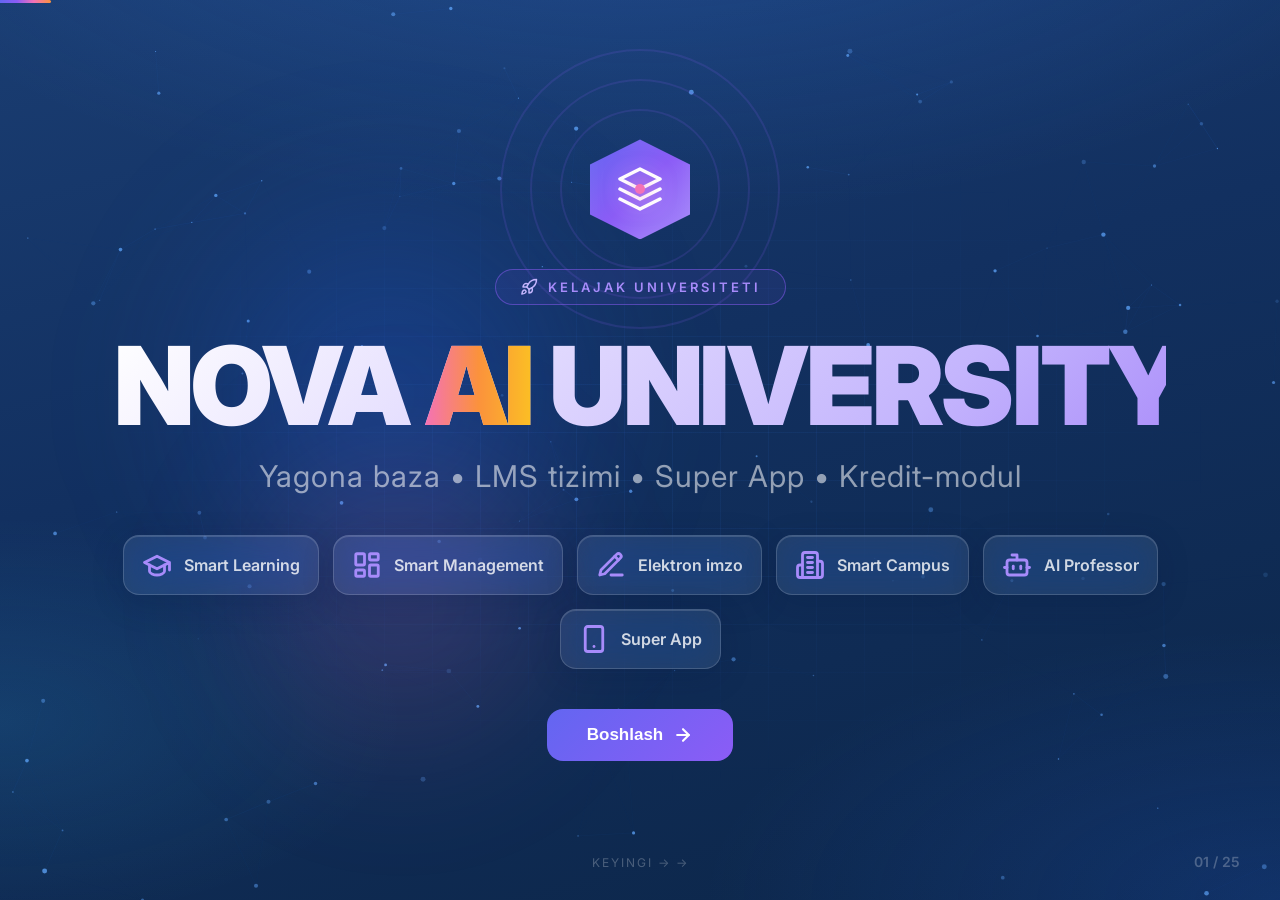
==== index.html @ d47618de "Initial commit: NOVA AI University HTML presentation. Includes slides, styles, demo videos, and sour" ====
<!DOCTYPE html>
<html lang="uz">
<head>
<meta charset="UTF-8">
<meta name="viewport" content="width=device-width, initial-scale=1.0">
<title>NOVA AI UNIVERSITY — Smart Universitet</title>
<link rel="stylesheet" href="style.css">
<link rel="stylesheet" href="css/slide-learning.css">
<link rel="stylesheet" href="css/slide-foundation.css">
<link rel="stylesheet" href="css/slide-directions.css">
<link rel="stylesheet" href="css/slide-roles.css">
<link rel="stylesheet" href="css/slide-arch.css">
<link rel="stylesheet" href="css/slide-roadmap.css">
<link rel="stylesheet" href="css/slide-kredit.css">
<link rel="stylesheet" href="css/slide-life.css">
<link rel="stylesheet" href="css/slide-payment.css">
<link rel="stylesheet" href="css/slide-security.css">
<link rel="stylesheet" href="css/slide-eco.css">
<link rel="stylesheet" href="css/slide-didox.css">
<link rel="stylesheet" href="css/slide-tech.css">
<link rel="stylesheet" href="css/slide-roi.css">
<link rel="stylesheet" href="css/slide-demo.css">
<link rel="stylesheet" href="css/slide-team.css">
<link rel="stylesheet" href="css/slide-results.css">
<link rel="stylesheet" href="css/slide-finale.css">
<link rel="stylesheet" href="css/glass.css">
</head>
<body>

<div class="progress-bar"></div>
<canvas id="particles"></canvas>
<div class="slide-number-fixed">01 / 26</div>
<div class="nav-hint">KEYINGI → <span>→</span></div>

<!-- ===== SLIDE 1 — TITUL ===== -->
<div class="slide slide-hero" id="slide-hero">
  <div class="hero-bg" aria-hidden="true">
    <div class="hero-glow"></div>
    <div class="hero-glow hero-glow-2"></div>
    <div class="hero-grid"></div>
  </div>

  <div class="hero-inner">
  <div class="logo-icon hero-animate">
    <div class="orbit-dot" aria-hidden="true"></div>
    <div class="ring-pulse"></div>
    <div class="ring-pulse"></div>
    <div class="ring-pulse"></div>
    <div class="hex">
      <svg class="logo-svg" viewBox="0 0 24 24" fill="none" stroke="currentColor" stroke-width="1.75" stroke-linecap="round" stroke-linejoin="round" aria-hidden="true">
        <path d="M12 2L2 7l10 5 10-5-10-5z"/>
        <path d="M2 17l10 5 10-5"/>
        <path d="M2 12l10 5 10-5"/>
      </svg>
    </div>
  </div>

  <div class="badge hero-animate">
    <svg class="icon-sm" viewBox="0 0 24 24" fill="none" stroke="currentColor" stroke-width="2" stroke-linecap="round" stroke-linejoin="round" aria-hidden="true">
      <path d="M4.5 16.5c-1.5 1.26-2 5-2 5s3.74-.5 5-2c.71-.84.7-2.13-.09-2.91a2.18 2.18 0 0 0-2.91-.09z"/>
      <path d="m12 15-3-3a22 22 0 0 1 2-3.95A12.88 12.88 0 0 1 22 2c0 2.72-.78 7.5-6 11a22.35 22.35 0 0 1-4 2z"/>
      <path d="M9 12H4s.55-3.03 2-4c1.62-1.08 5 0 5 0"/>
      <path d="M12 15v5s3.03-.55 4-2c1.08-1.62 0-5 0-5"/>
    </svg>
    Kelajak Universiteti
  </div>

  <h1 class="title hero-animate">NOVA <span class="ai">AI</span> UNIVERSITY</h1>
  <p class="subtitle hero-animate">Yagona baza • LMS tizimi • Super App • Kredit-modul</p>

  <div class="features-row">
    <div class="feature-chip hero-animate" style="--delay:0.1s">
      <svg class="icon-chip" viewBox="0 0 24 24" fill="none" stroke="currentColor" stroke-width="2" stroke-linecap="round" stroke-linejoin="round" aria-hidden="true">
        <path d="M22 10v6M2 10l10-5 10 5-10 5z"/><path d="M6 12v5c0 1.7 3.3 3 6 3s6-1.3 6-3v-5"/>
      </svg>
      Smart Learning
    </div>
    <div class="feature-chip hero-animate" style="--delay:0.2s">
      <svg class="icon-chip" viewBox="0 0 24 24" fill="none" stroke="currentColor" stroke-width="2" stroke-linecap="round" stroke-linejoin="round" aria-hidden="true">
        <rect width="7" height="9" x="3" y="3" rx="1"/><rect width="7" height="5" x="14" y="3" rx="1"/><rect width="7" height="9" x="14" y="12" rx="1"/><rect width="7" height="5" x="3" y="16" rx="1"/>
      </svg>
      Smart Management
    </div>
    <div class="feature-chip hero-animate" style="--delay:0.3s">
      <svg class="icon-chip" viewBox="0 0 24 24" fill="none" stroke="currentColor" stroke-width="2" stroke-linecap="round" stroke-linejoin="round" aria-hidden="true">
        <path d="M12 20h9"/><path d="M16.5 3.5a2.12 2.12 0 0 1 3 3L7 19l-4 1 1-4Z"/><path d="m15 5 3 3"/>
      </svg>
      Elektron imzo
    </div>
    <div class="feature-chip hero-animate" style="--delay:0.4s">
      <svg class="icon-chip" viewBox="0 0 24 24" fill="none" stroke="currentColor" stroke-width="2" stroke-linecap="round" stroke-linejoin="round" aria-hidden="true">
        <path d="M6 22V4a2 2 0 0 1 2-2h8a2 2 0 0 1 2 2v18Z"/><path d="M6 12H4a2 2 0 0 0-2 2v6a2 2 0 0 0 2 2h2"/><path d="M18 9h2a2 2 0 0 1 2 2v9a2 2 0 0 1-2 2h-2"/><path d="M10 6h4"/><path d="M10 10h4"/><path d="M10 14h4"/><path d="M10 18h4"/>
      </svg>
      Smart Campus
    </div>
    <div class="feature-chip hero-animate" style="--delay:0.5s">
      <svg class="icon-chip" viewBox="0 0 24 24" fill="none" stroke="currentColor" stroke-width="2" stroke-linecap="round" stroke-linejoin="round" aria-hidden="true">
        <path d="M12 8V4H8"/><rect width="16" height="12" x="4" y="8" rx="2"/><path d="M2 14h2"/><path d="M20 14h2"/><path d="M15 13v2"/><path d="M9 13v2"/>
      </svg>
      AI Professor
    </div>
    <div class="feature-chip hero-animate" style="--delay:0.6s">
      <svg class="icon-chip" viewBox="0 0 24 24" fill="none" stroke="currentColor" stroke-width="2" stroke-linecap="round" stroke-linejoin="round" aria-hidden="true">
        <rect width="14" height="20" x="5" y="2" rx="2" ry="2"/><path d="M12 18h.01"/>
      </svg>
      Super App
    </div>
  </div>

  <button class="cta-btn hero-animate" onclick="goToSlide(1)">
    Boshlash
    <svg class="icon-arr" viewBox="0 0 24 24" fill="none" stroke="currentColor" stroke-width="2.5" stroke-linecap="round" stroke-linejoin="round" aria-hidden="true">
      <path d="M5 12h14"/><path d="m12 5 7 7-7 7"/>
    </svg>
  </button>
  </div>
</div>


<!-- ===== SLIDE 2 — RAQAMLASHTIRISH HOLATI ===== -->
<div class="slide slide-digit">
  <div class="slide-label digit-label">
    <svg class="label-icon" viewBox="0 0 24 24" fill="none" stroke="currentColor" stroke-width="2" aria-hidden="true"><path d="M3 3v18h18"/><path d="M18 17V9"/><path d="M13 17V5"/><path d="M8 17v-3"/></svg>
    Raqamlashtirish tahlili
  </div>
  <div class="slide-title">Bo'limlar bo'yicha raqamlashtirish holati</div>
  <p class="digit-intro">
    <span class="intro-platforms">
      <span class="sys-label sys-hemis">HEMIS</span>
      <span class="sys-label sys-moodle">Moodle</span>
      <span class="sys-label sys-edo">EDO.IJRO.UZ</span>
      <span class="sys-label sys-didox">Didox.uz</span>
    </span>
    <span class="intro-copy">
      kabi tizimlar joriy qilingan bo'lsa-da,
      <strong>raqamlashtirish jarayoni bo'limlararo bir xil emas</strong>.
      NOVA AI yagona platforma aynan shu tengsizlikni bartaraf etish uchun kerak.
    </span>
  </p>

  <div class="digit-tiers">
    <div class="tier-card tier-high">
      <div class="tier-top">
        <div class="tier-icon">
          <svg viewBox="0 0 24 24" fill="none" stroke="currentColor" stroke-width="2" aria-hidden="true">
            <path d="M22 11.08V12a10 10 0 1 1-5.93-9.14"/><path d="m9 11 3 3L22 4"/>
          </svg>
        </div>
        <div class="tier-meta">
          <span class="tier-badge">Yuqori daraja</span>
          <span class="tier-range" data-pct="95">90–100%</span>
        </div>
      </div>
      <div class="tier-meter"><div class="tier-meter-fill" data-width="95%"></div></div>
      <h3 class="tier-depts">Moliyalashtirish, Buxgalteriya, HR</h3>
      <p class="tier-desc">UzAsbo 2 va hrm.argos.uz orqali deyarli to'liq raqamlashtirilgan.</p>
      <div class="tier-tags">
        <span>UzAsbo 2</span>
        <span>hrm.argos.uz</span>
      </div>
    </div>

    <div class="tier-card tier-mid">
      <div class="tier-top">
        <div class="tier-icon">
          <svg viewBox="0 0 24 24" fill="none" stroke="currentColor" stroke-width="2" aria-hidden="true">
            <path d="M12 20V10"/><path d="M18 20V4"/><path d="M6 20v-4"/>
          </svg>
        </div>
        <div class="tier-meta">
          <span class="tier-badge">O'rtacha daraja</span>
          <span class="tier-range" data-pct="70">60–80%</span>
        </div>
      </div>
      <div class="tier-meter"><div class="tier-meter-fill" data-width="70%"></div></div>
      <h3 class="tier-depts">Devonxona, Registrator ofis</h3>
      <p class="tier-desc">Asosiy ish yuritish tizimlari mavjud, ammo ichki jarayonlarning bir qismi hali ham qog'ozda.</p>
      <div class="tier-tags">
        <span>EDO.IJRO.UZ</span>
        <span>Qisman qog'oz</span>
      </div>
    </div>

    <div class="tier-card tier-low">
      <div class="tier-top">
        <div class="tier-icon">
          <svg viewBox="0 0 24 24" fill="none" stroke="currentColor" stroke-width="2" aria-hidden="true">
            <path d="m21.73 18-8-14a2 2 0 0 0-3.48 0l-8 14A2 2 0 0 0 4 21h16a2 2 0 0 0 1.73-3"/>
            <path d="M12 9v4"/><path d="M12 17h.01"/>
          </svg>
        </div>
        <div class="tier-meta">
          <span class="tier-badge">Past daraja</span>
          <span class="tier-range" data-pct="25">0–40%</span>
        </div>
      </div>
      <div class="tier-meter"><div class="tier-meter-fill" data-width="25%"></div></div>
      <h3 class="tier-depts">Arxiv, Omborxona, TTJ, Xalqaro reytinglar</h3>
      <p class="tier-desc">Tovar hisobi, hujjat arxivi, TTJ joylashtirish va reytinglar asosan qo'lda yoki Excel/qog'ozda.</p>
      <div class="tier-tags">
        <span>Excel</span>
        <span>Qo'lda</span>
        <span>Qog'oz</span>
      </div>
    </div>
  </div>
</div>

<!-- ===== SLIDE 3 — MUAMMOLAR ===== -->
<div class="slide slide-problems">
  <div class="slide-label problems-label">
    <svg class="label-icon" viewBox="0 0 24 24" fill="none" stroke="currentColor" stroke-width="2" aria-hidden="true"><path d="m21.73 18-8-14a2 2 0 0 0-3.48 0l-8 14A2 2 0 0 0 4 21h16a2 2 0 0 0 1.73-3"/><path d="M12 9v4"/><path d="M12 17h.01"/></svg>
    Muammolar
  </div>
  <div class="slide-title">Raqamlashtirilmagan asosiy kamchiliklar</div>
  <p class="problems-intro">O'zbekiston universitetlarida tizimlar bor, lekin ko'p muhim jarayon hali ham <strong>qo'lda, Excel yoki qog'ozda</strong> yuritiladi.</p>

<div class="problem-grid">
    <div class="problem-card">
      <div class="p-icon p-icon-red">
        <svg viewBox="0 0 24 24" fill="none" stroke="currentColor" stroke-width="2" stroke-linecap="round" stroke-linejoin="round" aria-hidden="true">
          <path d="M10 13a5 5 0 0 0 7.54.54l3-3a5 5 0 0 0-7.07-7.07l-1.72 1.71"/><path d="M14 11a5 5 0 0 0-7.54-.54l-3 3a5 5 0 0 0 7.07 7.07l1.71-1.71"/>
        </svg>
      </div>
      <div class="problem-card-body">
        <h3 class="p-title">Tizimlararo izolyatsiya</h3>
        <p class="p-desc"><span class="sys-label sys-hemis">HEMIS</span><span class="sys-label sys-moodle">Moodle</span><span class="sys-label sys-edo">EDO</span><span class="sys-label sys-didox">Didox.uz</span> bir-biriga ulanmagan — ma'lumotlar qo'lda ko'chiriladi, dublikat ko'p.</p>
      </div>
    </div>

    <div class="problem-card">
      <div class="p-icon p-icon-amber">
        <svg viewBox="0 0 24 24" fill="none" stroke="currentColor" stroke-width="2" stroke-linecap="round" stroke-linejoin="round" aria-hidden="true">
          <path d="M14 2H6a2 2 0 0 0-2 2v16a2 2 0 0 0 2 2h12a2 2 0 0 0 2-2V8z"/><path d="M14 2v6h6"/><path d="M12 18v-6"/><path d="M9 15h6"/>
        </svg>
      </div>
      <div class="problem-card-body">
        <h3 class="p-title">Qog'ozbozlik va sekin imzo</h3>
        <p class="p-desc">Buyruq, shartnoma, dars jadvali qog'ozda. <span class="sys-label sys-didox">Didox.uz</span> qisman bo'lsa ham ichki jarayon uzun.</p>
      </div>
    </div>

    <div class="problem-card">
      <div class="p-icon p-icon-blue">
        <svg viewBox="0 0 24 24" fill="none" stroke="currentColor" stroke-width="2" stroke-linecap="round" stroke-linejoin="round" aria-hidden="true">
          <path d="M3 3v18h18"/><path d="M18 17V9"/><path d="M13 17V5"/><path d="M8 17v-3"/>
        </svg>
      </div>
      <div class="problem-card-body">
        <h3 class="p-title">Analitika va reyting qo'lda</h3>
        <p class="p-desc">Rektorat uchun real-vaqt dashboard yo'q. QS/THE va ichki KPI ma'lumotlari Excelda yig'iladi.</p>
      </div>
    </div>

    <div class="problem-card">
      <div class="p-icon p-icon-purple">
        <svg viewBox="0 0 24 24" fill="none" stroke="currentColor" stroke-width="2" stroke-linecap="round" stroke-linejoin="round" aria-hidden="true">
          <rect width="18" height="11" x="3" y="11" rx="2" ry="2"/><path d="M7 11V7a5 5 0 0 1 10 0v4"/>
        </svg>
      </div>
      <div class="problem-card-body">
        <h3 class="p-title">Xavfsizlik zaif</h3>
        <p class="p-desc">RBAC, audit log va shaxsiy ma'lumotlar himoyasi yetarli emas — kiberxavf yuqori.</p>
      </div>
    </div>

    <div class="problem-card">
      <div class="p-icon p-icon-cyan">
        <svg viewBox="0 0 24 24" fill="none" stroke="currentColor" stroke-width="2" stroke-linecap="round" stroke-linejoin="round" aria-hidden="true">
          <path d="M3 9l9-7 9 7v11a2 2 0 0 1-2 2H5a2 2 0 0 1-2-2z"/><path d="M9 22V12h6v10"/>
        </svg>
      </div>
      <div class="problem-card-body">
        <h3 class="p-title">Talaba hayoti raqamsiz</h3>
        <p class="p-desc">TTJ, ovqatlanish navbati, transport va to'lovlar alohida — talaba bitta ilovada boshqara olmaydi.</p>
      </div>
    </div>

    <div class="problem-card">
      <div class="p-icon p-icon-orange">
        <svg viewBox="0 0 24 24" fill="none" stroke="currentColor" stroke-width="2" stroke-linecap="round" stroke-linejoin="round" aria-hidden="true">
          <path d="M16 21v-2a4 4 0 0 0-4-4H6a4 4 0 0 0-4 4v2"/><circle cx="9" cy="7" r="4"/><path d="M22 21v-2a4 4 0 0 0-3-3.87"/><path d="M16 3.13a4 4 0 0 1 0 7.75"/>
        </svg>
      </div>
      <div class="problem-card-body">
        <h3 class="p-title">O'qituvchi yuki integratsiyasiz</h3>
        <p class="p-desc">Dars yuki, baholash, ilmiy ish va HRM alohida — professor bir nechta kabinetga kiraveradi.</p>
      </div>
    </div>

    <div class="problem-card">
      <div class="p-icon p-icon-green">
        <svg viewBox="0 0 24 24" fill="none" stroke="currentColor" stroke-width="2" stroke-linecap="round" stroke-linejoin="round" aria-hidden="true">
          <path d="M22 10v6M2 10l10-5 10 5-10 5z"/><path d="M6 12v5c0 1.7 3.3 3 6 3s6-1.3 6-3v-5"/>
        </svg>
      </div>
      <div class="problem-card-body">
        <h3 class="p-title">Qabul haqida ma'lumot yo'q</h3>
        <p class="p-desc">Abituriyentlar, arizalar va qabul natijalari yagona bazada emas — kim qabul qilindi, kim kutmoqda, qaysi hujjat yetishmayapti ko'rinmaydi. Ma'lumot telegram, telefon va qog'ozda tarqalgan.</p>
      </div>
    </div>

    <div class="problem-card">
      <div class="p-icon p-icon-pink">
        <svg viewBox="0 0 24 24" fill="none" stroke="currentColor" stroke-width="2" stroke-linecap="round" stroke-linejoin="round" aria-hidden="true">
          <path d="M16 21v-2a4 4 0 0 0-4-4H6a4 4 0 0 0-4 4v2"/><path d="M22 21v-2a4 4 0 0 0-3-3.87"/><path d="M7.5 8a2.5 2.5 0 1 1 0-5 2.5 2.5 0 0 1 0 5Z"/><path d="M2 21v-2a4 4 0 0 1 4-4h1"/>
        </svg>
      </div>
      <div class="problem-card-body">
        <h3 class="p-title">CRM tizimi va Aloqa markazi yo'q(Call center)</h3>
        <p class="p-desc">Abituriyent, ota-ona va hamkorlar bilan yagona aloqa markazi yo'q — murojaatlar Excel va qo'ng'iroqda yo'qoladi.</p>
      </div>
    </div>
  </div>
</div>

<!-- ===== SLIDE 4 — STRATEGIK MAQSAD ===== -->
<div class="slide slide-strategy">
  <div class="strategy-bg" aria-hidden="true">
    <div class="strategy-orb strategy-orb-1"></div>
    <div class="strategy-orb strategy-orb-2"></div>
    <div class="strategy-ring"></div>
  </div>

  <div class="slide-label strategy-label">
    <svg class="label-icon" viewBox="0 0 24 24" fill="none" stroke="currentColor" stroke-width="2" aria-hidden="true">
      <circle cx="12" cy="12" r="10"/><circle cx="12" cy="12" r="6"/><circle cx="12" cy="12" r="2"/>
    </svg>
    Strategiya
  </div>

  <h2 class="slide-title">Strategik maqsad</h2>

  <div class="strategy-wrap">
    <div class="strategy-hub" aria-hidden="true">
      <svg class="strategy-lines" viewBox="0 0 400 400">
        <circle class="hub-orbit" cx="200" cy="200" r="155" fill="none" stroke="rgba(139,92,246,0.18)" stroke-width="1.5" stroke-dasharray="8 8"/>
        <line class="hub-line" x1="200" y1="200" x2="200" y2="55" />
        <line class="hub-line" x1="200" y1="200" x2="323" y2="140" />
        <line class="hub-line" x1="200" y1="200" x2="295" y2="285" />
        <line class="hub-line" x1="200" y1="200" x2="105" y2="285" />
        <line class="hub-line" x1="200" y1="200" x2="77" y2="140" />
      </svg>
      <div class="hub-sat" style="--angle: -90deg"><span>LMS</span></div>
      <div class="hub-sat" style="--angle: -18deg"><span>ERP</span></div>
      <div class="hub-sat" style="--angle: 54deg"><span>EDMS</span></div>
      <div class="hub-sat" style="--angle: 126deg"><span>SuperApp</span></div>
      <div class="hub-sat" style="--angle: 198deg"><span>AI</span></div>
      <div class="hub-core">
        <svg viewBox="0 0 24 24" fill="none" stroke="currentColor" stroke-width="1.75" aria-hidden="true">
          <path d="M12 2L2 7l10 5 10-5-10-5z"/><path d="M2 17l10 5 10-5"/><path d="M2 12l10 5 10-5"/>
        </svg>
        <span class="hub-name">NOVA AI</span>
        <span class="hub-sub">Yagona baza</span>
      </div>
    </div>

    <div class="strategy-content">
      <p class="strategy-quote">
        Barcha jarayonlarni <strong>yagona platformaga</strong> birlashtirish orqali
        boshqaruvni optimallashtirish va xavfsizlikni oshirish.
      </p>

      <div class="strategy-flow">
        <div class="flow-item">
          <div class="flow-icon flow-icon-1">
            <svg viewBox="0 0 24 24" fill="none" stroke="currentColor" stroke-width="2"><path d="M13 2 3 14h9l-1 8 10-12h-9l1-8z"/></svg>
          </div>
          <span>Tezkor qaror</span>
        </div>
        <div class="flow-arrow">→</div>
        <div class="flow-item">
          <div class="flow-icon flow-icon-2">
            <svg viewBox="0 0 24 24" fill="none" stroke="currentColor" stroke-width="2"><path d="M12 22s8-4 8-10V5l-8-3-8 3v7c0 6 8 10 8 10z"/></svg>
          </div>
          <span>Xavfsizlik</span>
        </div>
        <div class="flow-arrow">→</div>
        <div class="flow-item">
          <div class="flow-icon flow-icon-3">
            <svg viewBox="0 0 24 24" fill="none" stroke="currentColor" stroke-width="2"><path d="M22 11.08V12a10 10 0 1 1-5.93-9.14"/><path d="m9 11 3 3L22 4"/></svg>
          </div>
          <span>100% nazorat</span>
        </div>
      </div>

      <div class="strategy-banner">
        <svg viewBox="0 0 24 24" fill="none" stroke="currentColor" stroke-width="2" aria-hidden="true">
          <path d="M4.5 16.5c-1.5 1.26-2 5-2 5s3.74-.5 5-2c.71-.84.7-2.13-.09-2.91a2.18 2.18 0 0 0-2.91-.09z"/>
          <path d="m12 15-3-3a22 22 0 0 1 2-3.95A12.88 12.88 0 0 1 22 2c0 2.72-.78 7.5-6 11a22.35 22.35 0 0 1-4 2z"/>
        </svg>
        <span>LMS + ERP + EDMS + SuperApp + AI → <strong>Bitta tizim, bitta baza</strong></span>
      </div>
    </div>
  </div>
</div>

<!-- ===== SLIDE 6 — SMART MANAGEMENT (ORBIT) ===== -->
<div class="slide slide-management">
  <div class="mgmt-bg" aria-hidden="true">
    <div class="mgmt-orb mgmt-orb-1"></div>
    <div class="mgmt-orb mgmt-orb-2"></div>
    <div class="mgmt-spin-ring"></div>
  </div>


  <div class="mgmt-orbit-wrap">
    <div class="mgmt-orbit-ring" aria-hidden="true"></div>


    <div class="mgmt-node" style="--angle: -90.00deg">
      <div class="mgmt-node-card">
        <div class="mgmt-node-icon"><svg viewBox="0 0 24 24" fill="none" stroke="currentColor" stroke-width="2"><path d="M14 2H6a2 2 0 0 0-2 2v16a2 2 0 0 0 2 2h12a2 2 0 0 0 2-2V8z"/><path d="M14 2v6h6"/><path d="M16 13H8"/><path d="M16 17H8"/><path d="M10 9H8"/></svg></div>
        <span>Raqamli hujjat aylanishi</span>
      </div>
    </div>
    <div class="mgmt-node" style="--angle: -57.27deg">
      <div class="mgmt-node-card">
        <div class="mgmt-node-icon"><svg viewBox="0 0 24 24" fill="none" stroke="currentColor" stroke-width="2"><path d="M16 4h2a2 2 0 0 1 2 2v14a2 2 0 0 1-2 2H6a2 2 0 0 1-2-2V6a2 2 0 0 1 2-2h2"/><rect width="8" height="4" x="8" y="2" rx="1"/><path d="m9 14 2 2 4-4"/></svg></div>
        <span>Elektron ariza tizimi</span>
      </div>
    </div>
    <div class="mgmt-node" style="--angle: -24.55deg">
      <div class="mgmt-node-card">
        <div class="mgmt-node-icon"><svg viewBox="0 0 24 24" fill="none" stroke="currentColor" stroke-width="2"><path d="M16 21v-2a4 4 0 0 0-4-4H6a4 4 0 0 0-4 4v2"/><circle cx="9" cy="7" r="4"/><path d="M22 21v-2a4 4 0 0 0-3-3.87"/><path d="M16 3.13a4 4 0 0 1 0 7.75"/></svg></div>
        <span>HR boshqaruv tizimi</span>
      </div>
    </div>
    <div class="mgmt-node" style="--angle: 8.18deg">
      <div class="mgmt-node-card">
        <div class="mgmt-node-icon"><svg viewBox="0 0 24 24" fill="none" stroke="currentColor" stroke-width="2"><path d="M12 2v20M17 5H9.5a3.5 3.5 0 0 0 0 7h5a3.5 3.5 0 0 1 0 7H6"/></svg></div>
        <span>Byudjet rejalashtirish</span>
      </div>
    </div>
    <div class="mgmt-node" style="--angle: 40.91deg">
      <div class="mgmt-node-card">
        <div class="mgmt-node-icon"><svg viewBox="0 0 24 24" fill="none" stroke="currentColor" stroke-width="2"><path d="M3 3v18h18"/><path d="M18 17V9"/><path d="M13 17V5"/><path d="M8 17v-3"/></svg></div>
        <span>Statistika va analitika</span>
      </div>
    </div>
    <div class="mgmt-node" style="--angle: 73.64deg">
      <div class="mgmt-node-card">
        <div class="mgmt-node-icon"><svg viewBox="0 0 24 24" fill="none" stroke="currentColor" stroke-width="2"><path d="M6 22V4a2 2 0 0 1 2-2h8a2 2 0 0 1 2 2v18Z"/><path d="M6 12H4a2 2 0 0 0-2 2v6a2 2 0 0 0 2 2h2"/><path d="M18 9h2a2 2 0 0 1 2 2v9a2 2 0 0 1-2 2h-2"/></svg></div>
        <span>Fakultet va kafedra</span>
      </div>
    </div>
    <div class="mgmt-node" style="--angle: 106.36deg">
      <div class="mgmt-node-card">
        <div class="mgmt-node-icon"><svg viewBox="0 0 24 24" fill="none" stroke="currentColor" stroke-width="2"><circle cx="12" cy="12" r="10"/><circle cx="12" cy="12" r="6"/><circle cx="12" cy="12" r="2"/></svg></div>
        <span>KPI tizimi</span>
      </div>
    </div>
    <div class="mgmt-node" style="--angle: 139.09deg">
      <div class="mgmt-node-card">
        <div class="mgmt-node-icon"><svg viewBox="0 0 24 24" fill="none" stroke="currentColor" stroke-width="2"><path d="M22 10v6M2 10l10-5 10 5-10 5z"/><path d="M6 12v5c0 1.7 3.3 3 6 3s6-1.3 6-3v-5"/></svg></div>
        <span>Bitiruvchilar monitoringi</span>
      </div>
    </div>
    <div class="mgmt-node" style="--angle: 171.82deg">
      <div class="mgmt-node-card">
        <div class="mgmt-node-icon"><svg viewBox="0 0 24 24" fill="none" stroke="currentColor" stroke-width="2"><path d="M14.7 6.3a1 1 0 0 0 0 1.4l1.6 1.6a1 1 0 0 0 1.4 0l3.77-3.77a6 6 0 0 1-7.94 7.94l-6.91 6.91a2.12 2.12 0 0 1-3-3l6.91-6.91a6 6 0 0 1 7.94-7.94l-3.76 3.76z"/></svg></div>
        <span>Resurs boshqaruvi</span>
      </div>
    </div>
    <div class="mgmt-node" style="--angle: 204.55deg">
      <div class="mgmt-node-card">
        <div class="mgmt-node-icon"><svg viewBox="0 0 24 24" fill="none" stroke="currentColor" stroke-width="2"><path d="M20 20a2 2 0 0 0 2-2V8a2 2 0 0 0-2-2h-7.9a2 2 0 0 1-1.69-.9L9.6 3.9A2 2 0 0 0 7.93 3H4a2 2 0 0 0-2 2v13a2 2 0 0 0 2 2Z"/></svg></div>
        <span>Loyihalar boshqaruvi</span>
      </div>
    </div>
    <div class="mgmt-node" style="--angle: 237.27deg">
      <div class="mgmt-node-card">
        <div class="mgmt-node-icon"><svg viewBox="0 0 24 24" fill="none" stroke="currentColor" stroke-width="2"><path d="M10 13a5 5 0 0 0 7.54.54l3-3a5 5 0 0 0-7.07-7.07l-1.72 1.71"/><path d="M14 11a5 5 0 0 0-7.54-.54l-3 3a5 5 0 0 0 7.07 7.07l1.71-1.71"/></svg></div>
        <span>Integratsiya platformasi</span>
      </div>
    </div>

    <div class="mgmt-core">
      <div class="mgmt-core-glow" aria-hidden="true"></div>
      <svg class="mgmt-core-icon" viewBox="0 0 24 24" fill="none" stroke="currentColor" stroke-width="1.75" aria-hidden="true">
        <path d="M6 22V4a2 2 0 0 1 2-2h8a2 2 0 0 1 2 2v18Z"/><path d="M6 12H4a2 2 0 0 0-2 2v6a2 2 0 0 0 2 2h2"/><path d="M18 9h2a2 2 0 0 1 2 2v9a2 2 0 0 1-2 2h-2"/>
      </svg>
      <h2 class="mgmt-core-title">Boshqaruv modullari</h2>
      <span class="mgmt-core-sub">11 ta modul • yagona platforma</span>
    </div>
  </div>
</div>

<!-- ===== SLIDE 6 — SMART CAMPUS ===== -->
<div class="slide slide-campus">
  <div class="campus-bg" aria-hidden="true">
    <div class="campus-orb campus-orb-1"></div>
    <div class="campus-orb campus-orb-2"></div>
  </div>

  <div class="slide-label campus-label">
    <svg class="label-icon" viewBox="0 0 24 24" fill="none" stroke="currentColor" stroke-width="2" aria-hidden="true">
      <circle cx="12" cy="12" r="10"/><path d="M12 2a14.5 14.5 0 0 0 0 20 14.5 14.5 0 0 0 0-20"/><path d="M2 12h20"/>
    </svg>
    Smart Campus
  </div>
  <h2 class="slide-title">Aqlli kampus modullari</h2>

  <div class="campus-grid">
    <div class="campus-card">
      <div class="campus-card-icon"><svg viewBox="0 0 24 24" fill="none" stroke="currentColor" stroke-width="2"><rect width="18" height="11" x="3" y="11" rx="2"/><path d="M7 11V7a5 5 0 0 1 10 0v4"/></svg></div>
      <span>Smart kirish (FaceID/NFC/QR)</span>
    </div>
    <div class="campus-card">
      <div class="campus-card-icon"><svg viewBox="0 0 24 24" fill="none" stroke="currentColor" stroke-width="2"><path d="M4.9 19.1C1 15.2 1 8.8 4.9 4.9"/><path d="M7.8 16.2c-2.3-2.3-2.3-6.1 0-8.5"/><circle cx="12" cy="12" r="2"/><path d="M16.2 7.8c2.3 2.3 2.3 6.1 0 8.5"/><path d="M19.1 4.9C23 8.8 23 15.1 19.1 19.1"/></svg></div>
      <span>Aqlli monitoring IoT</span>
    </div>
    <div class="campus-card">
      <div class="campus-card-icon"><svg viewBox="0 0 24 24" fill="none" stroke="currentColor" stroke-width="2"><rect width="18" height="18" x="3" y="3" rx="2"/><path d="M9 17V7h4v10"/><path d="M9 11h4"/></svg></div>
      <span>Smart parking tizimi</span>
    </div>
    <div class="campus-card">
      <div class="campus-card-icon"><svg viewBox="0 0 24 24" fill="none" stroke="currentColor" stroke-width="2"><path d="m16 13 5.223 3.482a.5.5 0 0 0 .777-.416V7.87a.5.5 0 0 0-.752-.432L16 10.5"/><rect x="2" y="6" width="14" height="12" rx="2"/></svg></div>
      <span>AI video kuzatuv</span>
    </div>
    <div class="campus-card">
      <div class="campus-card-icon"><svg viewBox="0 0 24 24" fill="none" stroke="currentColor" stroke-width="2"><path d="M20 10c0 6-8 12-8 12s-8-6-8-12a8 8 0 0 1 16 0Z"/><circle cx="12" cy="10" r="3"/></svg></div>
      <span>Smart Location</span>
    </div>
    <div class="campus-card">
      <div class="campus-card-icon"><svg viewBox="0 0 24 24" fill="none" stroke="currentColor" stroke-width="2"><path d="M14 4v10.54a4 4 0 1 1-4 0V4a2 2 0 0 1 4 0Z"/></svg></div>
      <span>IoT harorat monitoringi</span>
    </div>
    <div class="campus-card">
      <div class="campus-card-icon"><svg viewBox="0 0 24 24" fill="none" stroke="currentColor" stroke-width="2"><path d="M8 6v6"/><path d="M15 6v6"/><path d="M2 12h19.6"/><path d="M18 18h3s.5-1 0-2-2-2-2-2"/><path d="M3 18h3s-.5-1 0-2 2-2 2-2"/></svg></div>
      <span>Real-time transport</span>
    </div>
    <div class="campus-card">
      <div class="campus-card-icon campus-card-alert"><svg viewBox="0 0 24 24" fill="none" stroke="currentColor" stroke-width="2"><path d="m21.73 18-8-14a2 2 0 0 0-3.48 0l-8 14A2 2 0 0 0 4 21h16a2 2 0 0 0 1.73-3Z"/><path d="M12 9v4"/><path d="M12 17h.01"/></svg></div>
      <span>Favqulodda SOS tizimi</span>
    </div>
    <div class="campus-card">
      <div class="campus-card-icon"><svg viewBox="0 0 24 24" fill="none" stroke="currentColor" stroke-width="2"><rect width="18" height="18" x="3" y="4" rx="2"/><path d="M16 2v4"/><path d="M8 2v4"/><path d="M3 10h18"/></svg></div>
      <span>Smart event management</span>
    </div>
    <div class="campus-card">
      <div class="campus-card-icon"><svg viewBox="0 0 24 24" fill="none" stroke="currentColor" stroke-width="2"><rect width="20" height="14" x="2" y="5" rx="2"/><path d="M2 10h20"/></svg></div>
      <span>Raqamli identifikatsiya</span>
    </div>
  </div>
</div>



<!-- ===== SLIDE 7 — AI & SUPERAPP ===== -->
<div class="slide slide-ai">
  <div class="ai-bg" aria-hidden="true">
    <div class="ai-orb ai-orb-1"></div>
    <div class="ai-orb ai-orb-2"></div>
    <div class="ai-orb ai-orb-3"></div>
  </div>

  <div class="slide-label ai-label">
    <svg class="label-icon" viewBox="0 0 24 24" fill="none" stroke="currentColor" stroke-width="2" aria-hidden="true">
      <path d="M12 8V4H8"/><rect width="16" height="12" x="4" y="8" rx="2"/><path d="M2 14h2"/><path d="M20 14h2"/><path d="M15 13v2"/><path d="M9 13v2"/>
    </svg>
    AI &amp; SuperApp
  </div>
  <h2 class="slide-title">Sun'iy intellekt modullari</h2>

  <p class="ai-intro">O'qitish, xavfsizlik va talaba hayoti — bitta <strong>SuperApp</strong> ichida</p>

  <div class="ai-tags" aria-hidden="true">
    <span>24/7 yordam</span>
    <span>O'zbek tili</span>
    <span>Real-vaqt</span>
    <span>FaceID / QR</span>
  </div>

  <div class="ai-grid-wrap">
    <div class="ai-group">
      <div class="ai-group-head">
        <span class="ai-group-badge">AI</span>
        <span class="ai-group-title">Sun'iy intellekt modullari</span>
      </div>
      <div class="ai-grid">
        <div class="ai-card">
          <div class="ai-card-icon"><svg viewBox="0 0 24 24" fill="none" stroke="currentColor" stroke-width="2"><path d="M22 10v6M2 10l10-5 10 5-10 5z"/><path d="M6 12v5c0 1.7 3.3 3 6 3s6-1.3 6-3v-5"/></svg></div>
          <span>AI Professor</span>
        </div>
        <div class="ai-card">
          <div class="ai-card-icon"><svg viewBox="0 0 24 24" fill="none" stroke="currentColor" stroke-width="2"><path d="M21 15a2 2 0 0 1-2 2H7l-4 4V5a2 2 0 0 1 2-2h14a2 2 0 0 1 2 2z"/></svg></div>
          <span>AI Chatbot</span>
        </div>
        <div class="ai-card">
          <div class="ai-card-icon"><svg viewBox="0 0 24 24" fill="none" stroke="currentColor" stroke-width="2"><circle cx="11" cy="11" r="8"/><path d="m21 21-4.3-4.3"/></svg></div>
          <span>AI plagiat aniqlash</span>
        </div>
        <div class="ai-card">
          <div class="ai-card-icon"><svg viewBox="0 0 24 24" fill="none" stroke="currentColor" stroke-width="2"><circle cx="12" cy="12" r="10"/><circle cx="12" cy="12" r="6"/><circle cx="12" cy="12" r="2"/></svg></div>
          <span>AI karera maslahat</span>
        </div>
        <div class="ai-card">
          <div class="ai-card-icon"><svg viewBox="0 0 24 24" fill="none" stroke="currentColor" stroke-width="2"><path d="M12 22s8-4 8-10V5l-8-3-8 3v7c0 6 8 10 8 10z"/></svg></div>
          <span>AI xavfsizlik analitikasi</span>
        </div>
        <div class="ai-card">
          <div class="ai-card-icon"><svg viewBox="0 0 24 24" fill="none" stroke="currentColor" stroke-width="2"><path d="M4 19.5v-15A2.5 2.5 0 0 1 6.5 2H20v20H6.5a2.5 2.5 0 0 1 0-5H20"/></svg></div>
          <span>AI universitet bilim bazasi</span>
        </div>
      </div>
    </div>

    <div class="ai-group ai-group-app">
      <div class="ai-group-head">
        <span class="ai-group-badge ai-group-badge-app">App</span>
        <span class="ai-group-title">SuperApp funksiyalari</span>
      </div>
      <div class="ai-grid ai-grid-app">
        <div class="ai-card ai-card-app">
          <div class="ai-card-icon"><svg viewBox="0 0 24 24" fill="none" stroke="currentColor" stroke-width="2"><rect width="14" height="20" x="5" y="2" rx="2"/><path d="M12 18h.01"/></svg></div>
          <span>SuperApp — QR/FaceID kirish</span>
        </div>
        <div class="ai-card ai-card-app">
          <div class="ai-card-icon"><svg viewBox="0 0 24 24" fill="none" stroke="currentColor" stroke-width="2"><path d="M8 6v6"/><path d="M15 6v6"/><path d="M2 12h19.6"/><path d="M18 18h3s.5-1 0-2-2-2-2-2"/><path d="M3 18h3s-.5-1 0-2 2-2 2-2"/></svg></div>
          <span>Shuttle avtobuslar</span>
        </div>
        <div class="ai-card ai-card-app">
          <div class="ai-card-icon"><svg viewBox="0 0 24 24" fill="none" stroke="currentColor" stroke-width="2"><rect width="20" height="14" x="2" y="5" rx="2"/><path d="M2 10h20"/></svg></div>
          <span>Moliyaviy tahlil</span>
        </div>
        <div class="ai-card ai-card-app">
          <div class="ai-card-icon"><svg viewBox="0 0 24 24" fill="none" stroke="currentColor" stroke-width="2"><path d="M21 15a2 2 0 0 1-2 2H7l-4 4V5a2 2 0 0 1 2-2h14a2 2 0 0 1 2 2z"/><path d="M8 10h.01"/><path d="M12 10h.01"/><path d="M16 10h.01"/></svg></div>
          <span>Messenger + Marketplace</span>
        </div>
      </div>
    </div>
  </div>
</div>


<!-- ===== SLIDE 8 — SMART LEARNING ===== -->
<div class="slide slide-learning">
  <div class="learning-bg" aria-hidden="true">
    <div class="learning-orb learning-orb-1"></div>
    <div class="learning-orb learning-orb-2"></div>
    <div class="learning-orb learning-orb-3"></div>
  </div>

  <div class="slide-label learning-label">
    <svg class="label-icon" viewBox="0 0 24 24" fill="none" stroke="currentColor" stroke-width="2" aria-hidden="true">
      <path d="M22 10v6M2 10l10-5 10 5-10 5z"/><path d="M6 12v5c3.3 0 6-1.3 6-3v-5"/>
    </svg>
    Smart Learning
  </div>
  <h2 class="slide-title">O'quv jarayoni modullari</h2>

  <p class="learning-intro">Raqamli ta'lim ekotizimi — <strong>LMS</strong>, hybrid darslar va AI nazorat bir joyda</p>

  <div class="learning-tags" aria-hidden="true">
    <span>LMS</span>
    <span>Hybrid</span>
    <span>AI proctoring</span>
    <span>Analitika</span>
  </div>

  <div class="learning-grid">
    <div class="learning-card">
      <div class="learning-card-icon"><svg viewBox="0 0 24 24" fill="none" stroke="currentColor" stroke-width="2"><path d="M19 21v-2a4 4 0 0 0-4-4H9a4 4 0 0 0-4 4v2"/><circle cx="12" cy="7" r="4"/></svg></div>
      <span>Talaba kabineti</span>
    </div>
    <div class="learning-card">
      <div class="learning-card-icon"><svg viewBox="0 0 24 24" fill="none" stroke="currentColor" stroke-width="2"><path d="M16 21v-2a4 4 0 0 0-4-4H6a4 4 0 0 0-4 4v2"/><circle cx="9" cy="7" r="4"/><path d="M22 21v-2a4 4 0 0 0-3-3.87"/><path d="M16 3.13a4 4 0 0 1 0 7.75"/></svg></div>
      <span>O'qituvchi kabineti</span>
    </div>
    <div class="learning-card">
      <div class="learning-card-icon"><svg viewBox="0 0 24 24" fill="none" stroke="currentColor" stroke-width="2"><path d="M16 4h2a2 2 0 0 1 2 2v14a2 2 0 0 1-2 2H6a2 2 0 0 1-2-2V6a2 2 0 0 1 2-2h2"/><rect width="8" height="4" x="8" y="2" rx="1"/><path d="M9 12h6"/><path d="M9 16h6"/><path d="M9 8h6"/></svg></div>
      <span>O'quv jarayonini boshqarish</span>
    </div>
    <div class="learning-card">
      <div class="learning-card-icon"><svg viewBox="0 0 24 24" fill="none" stroke="currentColor" stroke-width="2"><path d="M4 19.5v-15A2.5 2.5 0 0 1 6.5 2H20v20H6.5a2.5 2.5 0 0 1 0-5H20"/><path d="M8 7h8"/><path d="M8 11h8"/></svg></div>
      <span>LMS kurs boshqaruvi</span>
    </div>
    <div class="learning-card">
      <div class="learning-card-icon"><svg viewBox="0 0 24 24" fill="none" stroke="currentColor" stroke-width="2"><rect width="20" height="14" x="2" y="3" rx="2"/><path d="M8 21h8"/><path d="M12 17v4"/></svg></div>
      <span>Hybrid ta'lim tizimi</span>
    </div>
    <div class="learning-card">
      <div class="learning-card-icon"><svg viewBox="0 0 24 24" fill="none" stroke="currentColor" stroke-width="2"><path d="M2 8a2 2 0 0 1 2-2h16a2 2 0 0 1 2 2v8a2 2 0 0 1-2 2H4a2 2 0 0 1-2-2Z"/><path d="M6 12h.01"/><path d="M10 12h.01"/><path d="M14 12h.01"/><path d="M18 12h.01"/></svg></div>
      <span>AR/VR laboratoriyalar</span>
    </div>
    <div class="learning-card">
      <div class="learning-card-icon"><svg viewBox="0 0 24 24" fill="none" stroke="currentColor" stroke-width="2"><path d="m16 13 5.223 3.482a.5.5 0 0 0 .777-.416V7.87a.5.5 0 0 0-.752-.432L16 10.5"/><rect x="2" y="6" width="14" height="12" rx="2"/></svg></div>
      <span>Online konferensiya</span>
    </div>
    <div class="learning-card">
      <div class="learning-card-icon"><svg viewBox="0 0 24 24" fill="none" stroke="currentColor" stroke-width="2"><path d="M14 2H6a2 2 0 0 0-2 2v16a2 2 0 0 0 2 2h12a2 2 0 0 0 2-2V8z"/><path d="M14 2v6h6"/><path d="M16 13H8"/><path d="M16 17H8"/><path d="M10 9H8"/></svg></div>
      <span>Online test va imtihon</span>
    </div>
    <div class="learning-card">
      <div class="learning-card-icon learning-card-icon-accent"><svg viewBox="0 0 24 24" fill="none" stroke="currentColor" stroke-width="2"><path d="M2 12s3-7 10-7 10 7 10 7-3 7-10 7-10-7-10-7Z"/><circle cx="12" cy="12" r="3"/></svg></div>
      <span>AI exam proctoring</span>
    </div>
    <div class="learning-card">
      <div class="learning-card-icon"><svg viewBox="0 0 24 24" fill="none" stroke="currentColor" stroke-width="2"><path d="M3 3v18h18"/><path d="M18 17V9"/><path d="M13 17V5"/><path d="M8 17v-3"/></svg></div>
      <span>O'quv analitikasi</span>
    </div>
    <div class="learning-card">
      <div class="learning-card-icon"><svg viewBox="0 0 24 24" fill="none" stroke="currentColor" stroke-width="2"><path d="M15 14c.2-1 .7-1.7 1.5-2.5 1-.9 1.5-2.2 1.5-3.5A6 6 0 0 0 6 8c0 1 .2 2.2 1.5 3.5.7.7 1.3 1.5 1.5 2.5"/><path d="M9 18h6"/><path d="M10 22h4"/></svg></div>
      <span>Shaxsiy tavsiyalar</span>
    </div>
    <div class="learning-card">
      <div class="learning-card-icon"><svg viewBox="0 0 24 24" fill="none" stroke="currentColor" stroke-width="2"><path d="M21 15v4a2 2 0 0 1-2 2H5a2 2 0 0 1-2-2v-4"/><polyline points="17 8 12 3 7 8"/><line x1="12" x2="12" y1="3" y2="15"/></svg></div>
      <span>Homework submission</span>
    </div>
    <div class="learning-card">
      <div class="learning-card-icon"><svg viewBox="0 0 24 24" fill="none" stroke="currentColor" stroke-width="2"><path d="M6 18h8"/><path d="M3 22h18"/><path d="M14 22a7 7 0 1 0 0-14h-1"/><path d="M9 14h2"/><path d="M9 10h2"/></svg></div>
      <span>Raqamli laboratoriya</span>
    </div>
    <div class="learning-card">
      <div class="learning-card-icon"><svg viewBox="0 0 24 24" fill="none" stroke="currentColor" stroke-width="2"><path d="M2 3h6a4 4 0 0 1 4 4v14a3 3 0 0 0-3-3H2z"/><path d="M22 3h-6a4 4 0 0 0-4 4v14a3 3 0 0 1 3-3h7z"/></svg></div>
      <span>Elektron kutubxona</span>
    </div>
    <div class="learning-card">
      <div class="learning-card-icon"><svg viewBox="0 0 24 24" fill="none" stroke="currentColor" stroke-width="2"><path d="M6 9H4.5a2.5 2.5 0 0 1 0-5H6"/><path d="M18 9h1.5a2.5 2.5 0 0 0 0-5H18"/><path d="M4 22h16"/><path d="M10 14.66V17c0 .55-.47.98-.97 1.21C7.85 18.75 7 20 7 22"/><path d="M14 14.66V17c0 .55.47.98.97 1.21C16.15 18.75 17 20 17 22"/><path d="M18 2H6v7a6 6 0 0 0 12 0V2Z"/></svg></div>
      <span>Mikro-kurslar va sertifikatlar</span>
    </div>
    <div class="learning-card">
      <div class="learning-card-icon"><svg viewBox="0 0 24 24" fill="none" stroke="currentColor" stroke-width="2"><path d="M16 21v-2a4 4 0 0 0-4-4H6a4 4 0 0 0-4 4v2"/><circle cx="9" cy="7" r="4"/><path d="M22 21v-2a4 4 0 0 0-3-3.87"/><path d="M16 3.13a4 4 0 0 1 0 7.75"/></svg></div>
      <span>Ota-ona monitoring paneli</span>
    </div>
  </div>
</div>


<!-- ===== SLIDE 9 — STRATEGIK YECHIMLAR ===== -->
<div class="slide slide-directions">
  <div class="dir-bg" aria-hidden="true">
    <div class="dir-orb dir-orb-1"></div>
    <div class="dir-orb dir-orb-2"></div>
    <div class="dir-orb dir-orb-3"></div>
  </div>

  <div class="slide-label dir-label">
    <svg class="label-icon" viewBox="0 0 24 24" fill="none" stroke="currentColor" stroke-width="2" aria-hidden="true">
      <circle cx="12" cy="12" r="10"/><polygon points="16.24 7.76 14.12 14.12 7.76 16.24 9.88 9.88 16.24 7.76"/>
    </svg>
    4 ta asosiy yo'nalish
  </div>
  <h2 class="slide-title">Strategik yechimlar</h2>

  <p class="dir-intro">To'rtta ustun — bitta <strong>NOVA AI</strong> platformasi orqali universitetni raqamlashtirish</p>

  <div class="dir-connector" aria-hidden="true"></div>

  <div class="dir-grid">
    <article class="dir-card dir-card-1">
      <span class="dir-num">01</span>
      <div class="dir-icon"><svg viewBox="0 0 24 24" fill="none" stroke="currentColor" stroke-width="2"><path d="M22 10v6M2 10l10-5 10 5-10 5z"/><path d="M6 12v5c3.3 0 6-1.3 6-3v-5"/></svg></div>
      <h3 class="dir-title">Smart Learning</h3>
      <p class="dir-desc">O'quv jarayoni, LMS va zamonaviy ta'lim texnologiyalari</p>
      <ul class="dir-pills">
        <li>LMS</li><li>Hybrid</li><li>AI proctoring</li><li>AR/VR</li>
      </ul>
    </article>
    <article class="dir-card dir-card-2">
      <span class="dir-num">02</span>
      <div class="dir-icon"><svg viewBox="0 0 24 24" fill="none" stroke="currentColor" stroke-width="2"><path d="M6 22V4a2 2 0 0 1 2-2h8a2 2 0 0 1 2 2v18Z"/><path d="M6 12H4a2 2 0 0 0-2 2v6a2 2 0 0 0 2 2h2"/><path d="M18 9h2a2 2 0 0 1 2 2v9a2 2 0 0 1-2 2h-2"/></svg></div>
      <h3 class="dir-title">Smart Management</h3>
      <p class="dir-desc">Boshqaruv, hujjatlar va resurslarni markazlashtirish</p>
      <ul class="dir-pills">
        <li>EDMS</li><li>HR & KPI</li><li>Byudjet</li><li>ERP</li>
      </ul>
    </article>
    <article class="dir-card dir-card-3">
      <span class="dir-num">03</span>
      <div class="dir-icon"><svg viewBox="0 0 24 24" fill="none" stroke="currentColor" stroke-width="2"><circle cx="12" cy="12" r="10"/><path d="M12 2a14.5 14.5 0 0 0 0 20 14.5 14.5 0 0 0 0-20"/><path d="M2 12h20"/></svg></div>
      <h3 class="dir-title">Smart Campus</h3>
      <p class="dir-desc">Aqlli kampus, xavfsizlik va IoT infratuzilma</p>
      <ul class="dir-pills">
        <li>FaceID</li><li>IoT</li><li>AI video</li><li>SOS</li>
      </ul>
    </article>
    <article class="dir-card dir-card-4">
      <span class="dir-num">04</span>
      <div class="dir-icon"><svg viewBox="0 0 24 24" fill="none" stroke="currentColor" stroke-width="2"><path d="M12 8V4H8"/><rect width="16" height="12" x="4" y="8" rx="2"/><path d="M2 14h2"/><path d="M20 14h2"/><path d="M15 13v2"/><path d="M9 13v2"/></svg></div>
      <h3 class="dir-title">AI &amp; SuperApp</h3>
      <p class="dir-desc">Sun'iy intellekt va talaba mobil ekotizimi</p>
      <ul class="dir-pills">
        <li>AI Professor</li><li>Chatbot</li><li>SuperApp</li><li>Marketplace</li>
      </ul>
    </article>
  </div>
</div>


<!-- ===== SLIDE 10 — AMALDAGI JARAYONLAR ===== -->
<div class="slide slide-eco">
  <div class="eco-bg" aria-hidden="true">
    <div class="eco-orb eco-orb-1"></div>
    <div class="eco-orb eco-orb-2"></div>
  </div>

  <div class="slide-label eco-label">
    <svg class="label-icon" viewBox="0 0 24 24" fill="none" stroke="currentColor" stroke-width="2" aria-hidden="true">
      <path d="M21 12a9 9 0 1 1-9-9c2.52 0 4.93 1 6.74 2.74L21 8"/><path d="M21 3v5h-5"/>
    </svg>
    Mavjud tizimlar
  </div>
  <h2 class="slide-title">Amaldagi jarayonlar</h2>
  <p class="eco-intro"><strong>7 ta tizim</strong> mavjud — lekin bir-biriga ulanmagan fragmentatsiya</p>

  <div class="ecosystem">
    <div class="eco-center">
      <div class="eco-center-icon"><svg viewBox="0 0 24 24" fill="none" stroke="currentColor" stroke-width="2"><path d="M2 20h20"/><path d="M5 20V8l7-4 7 4v12"/><path d="M9 20v-6h6v6"/></svg></div>
      <div class="eco-center-label">Universitet</div>
    </div>
    <div class="eco-ring"></div>
    <div class="eco-ring outer"></div>

    <div class="eco-node" style="--i:0"><div class="eco-dot"><svg viewBox="0 0 24 24" fill="none" stroke="currentColor" stroke-width="2"><path d="M4 19.5v-15A2.5 2.5 0 0 1 6.5 2H20v20H6.5a2.5 2.5 0 0 1 0-5H20"/></svg></div><div class="eco-label-node">HEMIS</div></div>
    <div class="eco-node" style="--i:1"><div class="eco-dot"><svg viewBox="0 0 24 24" fill="none" stroke="currentColor" stroke-width="2"><path d="M22 10v6M2 10l10-5 10 5-10 5z"/></svg></div><div class="eco-label-node">Moodle</div></div>
    <div class="eco-node" style="--i:2"><div class="eco-dot"><svg viewBox="0 0 24 24" fill="none" stroke="currentColor" stroke-width="2"><path d="M14 2H6a2 2 0 0 0-2 2v16a2 2 0 0 0 2 2h12a2 2 0 0 0 2-2V8z"/><polyline points="14 2 14 8 20 8"/></svg></div><div class="eco-label-node">EDO.IJRO</div></div>
    <div class="eco-node" style="--i:3"><div class="eco-dot"><svg viewBox="0 0 24 24" fill="none" stroke="currentColor" stroke-width="2"><rect width="20" height="14" x="2" y="5" rx="2"/><path d="M2 10h20"/></svg></div><div class="eco-label-node">UzAsbo 2</div></div>
    <div class="eco-node" style="--i:4"><div class="eco-dot"><svg viewBox="0 0 24 24" fill="none" stroke="currentColor" stroke-width="2"><path d="M16 21v-2a4 4 0 0 0-4-4H6a4 4 0 0 0-4 4v2"/><circle cx="9" cy="7" r="4"/></svg></div><div class="eco-label-node">HRM Argos</div></div>
    <div class="eco-node" style="--i:5"><div class="eco-dot"><svg viewBox="0 0 24 24" fill="none" stroke="currentColor" stroke-width="2"><circle cx="12" cy="12" r="10"/><path d="M12 2a14.5 14.5 0 0 0 0 20 14.5 14.5 0 0 0 0-20"/><path d="M2 12h20"/></svg></div><div class="eco-label-node">OneID</div></div>
    <div class="eco-node" style="--i:6"><div class="eco-dot"><svg viewBox="0 0 24 24" fill="none" stroke="currentColor" stroke-width="2"><rect width="20" height="16" x="2" y="4" rx="2"/><path d="m22 7-8.97 5.7a1.94 1.94 0 0 1-2.06 0L2 7"/></svg></div><div class="eco-label-node">Email</div></div>
  </div>

  <div class="eco-warning">
    <svg viewBox="0 0 24 24" fill="none" stroke="currentColor" stroke-width="2"><path d="m21.73 18-8-14a2 2 0 0 0-3.48 0l-8 14A2 2 0 0 0 4 21h16a2 2 0 0 0 1.73-3"/><path d="M12 9v4"/><path d="M12 17h.01"/></svg>
    7 ta tizim — lekin bir-biriga ULANMAGAN!
  </div>
  <div class="eco-footer">
    <span class="eco-chip">Fragmentatsiya</span>
    <span class="eco-chip">Qo'lda integratsiya</span>
    <span class="eco-chip">NOVA AI yechimi</span>
  </div>
</div>

<!-- ===== SLIDE 11 — DIDOX ELEKTRON IMZO ===== -->
<div class="slide slide-didox">
  <div class="didox-bg" aria-hidden="true">
    <div class="didox-orb didox-orb-1"></div>
    <div class="didox-orb didox-orb-2"></div>
    <div class="didox-float didox-float-1">E-IMZO</div>
    <div class="didox-float didox-float-2">Qonuniy kuch</div>
    <div class="didox-float didox-float-3">Arxiv</div>
  </div>

  <div class="slide-label didox-label">
    <svg class="label-icon" viewBox="0 0 24 24" fill="none" stroke="currentColor" stroke-width="2" aria-hidden="true">
      <path d="M14 2H6a2 2 0 0 0-2 2v16a2 2 0 0 0 2 2h12a2 2 0 0 0 2-2V8z"/><polyline points="14 2 14 8 20 8"/><path d="m9 15 2 2 4-4"/>
    </svg>
    Alohida tizim
  </div>
  <h2 class="slide-title">Didox — elektron imzo</h2>
  <p class="didox-intro">Universitet <strong>shartnomalari</strong> uchun alohida tizim ichida <strong>elektron imzo</strong> beriladi — NOVA AI SuperApp dan mustaqil, lekin integratsiyalangan <strong>Didox</strong> sahifasi orqali.</p>

  <div class="didox-layout">
    <div class="didox-hero">
      <div class="didox-brand">
        <div class="didox-logo">
          <svg viewBox="0 0 24 24" fill="none" stroke="currentColor" stroke-width="2" aria-hidden="true">
            <path d="M12 22s8-4 8-10V5l-8-3-8 3v7c0 6 8 10 8 10z"/>
            <path d="m9 12 2 2 4-4"/>
          </svg>
        </div>
        <div class="didox-brand-text">
          <h3>DIDOX</h3>
          <p>Shartnoma va hujjatlar elektron imzosi</p>
        </div>
      </div>

      <div class="didox-badge-row">
        <span class="didox-badge">Alohida sahifa</span>
        <span class="didox-badge alt">E-imzo tizimi</span>
        <span class="didox-badge">Universitet shartnomalari</span>
      </div>

      <p class="didox-desc">Talaba, xodim va hamkorlar bilan tuziladigan shartnomalar alohida Didox modulida imzolanadi. Qog'ozsiz jarayon, qonuniy kuchga ega arxiv va to'liq audit izi saqlanadi.</p>

      <div class="didox-flow">
        <div class="didox-step">
          <div class="didox-step-icon"><svg viewBox="0 0 24 24" fill="none" stroke="currentColor" stroke-width="2"><path d="M14 2H6a2 2 0 0 0-2 2v16a2 2 0 0 0 2 2h12a2 2 0 0 0 2-2V8z"/><polyline points="14 2 14 8 20 8"/></svg></div>
          <span>Shartnoma</span>
        </div>
        <span class="didox-arrow" aria-hidden="true">→</span>
        <div class="didox-step">
          <div class="didox-step-icon"><svg viewBox="0 0 24 24" fill="none" stroke="currentColor" stroke-width="2"><path d="M12 22s8-4 8-10V5l-8-3-8 3v7c0 6 8 10 8 10z"/><path d="m9 12 2 2 4-4"/></svg></div>
          <span>E-imzo</span>
        </div>
        <span class="didox-arrow" aria-hidden="true">→</span>
        <div class="didox-step">
          <div class="didox-step-icon"><svg viewBox="0 0 24 24" fill="none" stroke="currentColor" stroke-width="2"><path d="M22 19a2 2 0 0 1-2 2H4a2 2 0 0 1-2-2V5a2 2 0 0 1 2-2h5l2 3h9a2 2 0 0 1 2 2z"/></svg></div>
          <span>Arxiv</span>
        </div>
      </div>
    </div>

    <div class="didox-cards">
      <article class="didox-card didox-card-1">
        <div class="didox-card-head">
          <div class="didox-card-icon"><svg viewBox="0 0 24 24" fill="none" stroke="currentColor" stroke-width="2"><path d="M22 10v6M2 10l10-5 10 5-10 5z"/><path d="M6 12v5c3.3 0 6-1.3 6-3v-5"/></svg></div>
          <h4>Talaba shartnomalari</h4>
        </div>
        <p>O'qish shartnomasi, kontrakt va qo'shimcha kelishuvlar — onlayn imzolanadi.</p>
      </article>
      <article class="didox-card didox-card-2">
        <div class="didox-card-head">
          <div class="didox-card-icon"><svg viewBox="0 0 24 24" fill="none" stroke="currentColor" stroke-width="2"><path d="M16 21v-2a4 4 0 0 0-4-4H6a4 4 0 0 0-4 4v2"/><circle cx="9" cy="7" r="4"/></svg></div>
          <h4>Xodimlar hujjatlari</h4>
        </div>
        <p>Mehnat shartnomasi, buyruq va ichki hujjatlar — elektron imzo bilan tasdiqlanadi.</p>
      </article>
      <article class="didox-card didox-card-3">
        <div class="didox-card-head">
          <div class="didox-card-icon"><svg viewBox="0 0 24 24" fill="none" stroke="currentColor" stroke-width="2"><path d="M16 21v-2a4 4 0 0 0-4-4H6a4 4 0 0 0-4 4v2"/><path d="M22 21v-2a4 4 0 0 0-3-3.87"/><path d="M16 3.13a4 4 0 0 1 0 7.75"/></svg></div>
          <h4>Hamkorlik kelishuvlari</h4>
        </div>
        <p>Tashqi hamkorlar bilan tuzilgan shartnomalar — xavfsiz va tez imzolanadi.</p>
      </article>
    </div>
  </div>

  <div class="didox-footer">
    <div class="didox-chip">
      <svg viewBox="0 0 24 24" fill="none" stroke="currentColor" stroke-width="2"><path d="M10 13a5 5 0 0 0 7.54.54l3-3a5 5 0 0 0-7.07-7.07l-1.72 1.71"/><path d="M14 11a5 5 0 0 0-7.54-.54l-3 3a5 5 0 0 0 7.07 7.07l1.71-1.71"/></svg>
      NOVA AI bilan integratsiya
    </div>
    <div class="didox-chip">
      <svg viewBox="0 0 24 24" fill="none" stroke="currentColor" stroke-width="2"><rect width="18" height="11" x="3" y="11" rx="2" ry="2"/><path d="M7 11V7a5 5 0 0 1 10 0v4"/></svg>
      Qonuniy e-imzo standarti
    </div>
    <div class="didox-chip">
      <svg viewBox="0 0 24 24" fill="none" stroke="currentColor" stroke-width="2"><path d="M14 2H6a2 2 0 0 0-2 2v16a2 2 0 0 0 2 2h12a2 2 0 0 0 2-2V8z"/><polyline points="14 2 14 8 20 8"/><line x1="16" x2="8" y1="13" y2="13"/></svg>
      Audit log va arxiv
    </div>
  </div>
</div>

<!-- ===== SLIDE 12 — SUPERAPP ROLLAR ===== -->
<div class="slide slide-roles">
  <div class="roles-bg" aria-hidden="true">
    <div class="roles-orb roles-orb-1"></div>
    <div class="roles-orb roles-orb-2"></div>
    <div class="roles-orb roles-orb-3"></div>
  </div>

  <div class="slide-label roles-label">
    <svg class="label-icon" viewBox="0 0 24 24" fill="none" stroke="currentColor" stroke-width="2" aria-hidden="true">
      <rect width="14" height="20" x="5" y="2" rx="2"/><path d="M12 18h.01"/>
    </svg>
    SuperApp
  </div>
  <h2 class="slide-title">Kimlar foydalanadi?</h2>

  <p class="roles-intro">Bitta ilova — <strong>4 ta foydalanuvchi guruhi</strong> uchun moslashtirilgan interfeys</p>
  <div class="roles-stat">4 ta rol · 1 SuperApp</div>

  <div class="roles-visual">
    <figure class="roles-banner-wrap">
      <video
        class="roles-banner-video"
        src="videos/roles-banner.mp4"
        muted
        loop
        playsinline
        preload="auto"
        aria-label="Talaba, O'qituvchi, Rahbar va Mijoz — SuperApp foydalanuvchi turlari"
      ></video>
    </figure>

    <div class="roles-legend">
      <div class="roles-legend-item roles-legend-student">
        <span class="roles-legend-dot"></span>
        <div>
          <strong>Talaba</strong>
          <p>Jadval, baholar, LMS, TTJ, to'lov</p>
        </div>
      </div>
      <div class="roles-legend-item roles-legend-teacher">
        <span class="roles-legend-dot"></span>
        <div>
          <strong>O'qituvchi</strong>
          <p>Reja, baholash, davomat, LMS</p>
        </div>
      </div>
      <div class="roles-legend-item roles-legend-leader">
        <span class="roles-legend-dot"></span>
        <div>
          <strong>Rahbar</strong>
          <p>KPI, dashboard, analitika, buyruq</p>
        </div>
      </div>
      <div class="roles-legend-item roles-legend-customer">
        <span class="roles-legend-dot"></span>
        <div>
          <strong>Mijoz</strong>
          <p>Ota-ona, hamkor, abituriyent, aloqa</p>
        </div>
      </div>
    </div>
  </div>
</div>


<!-- ===== SLIDE 12 — ARXITEKTURA ===== -->
<div class="slide slide-arch">
  <div class="arch-bg" aria-hidden="true">
    <div class="arch-orb arch-orb-1"></div>
    <div class="arch-orb arch-orb-2"></div>
  </div>

  <div class="slide-label arch-label">
    <svg class="label-icon" viewBox="0 0 24 24" fill="none" stroke="currentColor" stroke-width="2" aria-hidden="true">
      <path d="M2 20h20"/><path d="M5 20V8l7-4 7 4v12"/><path d="M9 20v-6h6v6"/>
    </svg>
    Arxitektura
  </div>
  <h2 class="slide-title">Yagona platforma arxitekturasi</h2>
  <p class="arch-intro">Microservices yondashuv — <strong>bitta markaziy baza</strong>, ko'p modul va kanal</p>

  <div class="arch-main">
  <div class="arch-diagram">
    <div class="arch-layer arch-layer-client">
      <span class="arch-layer-tag">Presentation Layer</span>
      <div class="arch-row">
        <div class="arch-node">
          <div class="arch-node-icon"><svg viewBox="0 0 24 24" fill="none" stroke="currentColor" stroke-width="2"><rect width="14" height="20" x="5" y="2" rx="2"/><path d="M12 18h.01"/></svg></div>
          <span class="arch-node-label">SuperApp</span>
        </div>
        <div class="arch-node">
          <div class="arch-node-icon"><svg viewBox="0 0 24 24" fill="none" stroke="currentColor" stroke-width="2"><rect width="20" height="14" x="2" y="3" rx="2"/><path d="M8 21h8"/><path d="M12 17v4"/></svg></div>
          <span class="arch-node-label">Web Admin</span>
        </div>
        <div class="arch-node">
          <div class="arch-node-icon"><svg viewBox="0 0 24 24" fill="none" stroke="currentColor" stroke-width="2"><path d="M3 3v18h18"/><path d="M18 17V9"/><path d="M13 17V5"/><path d="M8 17v-3"/></svg></div>
          <span class="arch-node-label">Dashboard</span>
        </div>
      </div>
    </div>

    <div class="arch-connector" aria-hidden="true"></div>

    <div class="arch-layer arch-layer-api">
      <span class="arch-layer-tag">API &amp; Security</span>
      <div class="arch-row">
        <div class="arch-node arch-node-api">
          <div class="arch-node-icon"><svg viewBox="0 0 24 24" fill="none" stroke="currentColor" stroke-width="2"><circle cx="12" cy="12" r="10"/><path d="M12 2a14.5 14.5 0 0 0 0 20 14.5 14.5 0 0 0 0-20"/><path d="M2 12h20"/></svg></div>
          <span class="arch-node-label">API Gateway · JWT Auth</span>
        </div>
      </div>
    </div>

    <div class="arch-connector" aria-hidden="true"></div>

    <div class="arch-core">
      <span class="arch-layer-tag">Data Core</span>
      <div class="arch-node arch-node-core">
        <div class="arch-node-icon"><svg viewBox="0 0 24 24" fill="none" stroke="currentColor" stroke-width="2"><ellipse cx="12" cy="5" rx="9" ry="3"/><path d="M3 5v14c0 1.7 4 3 9 3s9-1.3 9-3V5"/><path d="M3 12c0 1.7 4 3 9 3s9-1.3 9-3"/></svg></div>
        <span class="arch-node-label">Yagona Baza</span>
      </div>
    </div>

    <div class="arch-connector" aria-hidden="true"></div>

    <div class="arch-layer arch-layer-svc">
      <span class="arch-layer-tag">Business Services</span>
      <div class="arch-row">
        <div class="arch-node">
          <div class="arch-node-icon"><svg viewBox="0 0 24 24" fill="none" stroke="currentColor" stroke-width="2"><path d="M4 19.5v-15A2.5 2.5 0 0 1 6.5 2H20v20H6.5a2.5 2.5 0 0 1 0-5H20"/></svg></div>
          <span class="arch-node-label">LMS</span>
        </div>
        <div class="arch-node">
          <div class="arch-node-icon"><svg viewBox="0 0 24 24" fill="none" stroke="currentColor" stroke-width="2"><path d="M6 22V4a2 2 0 0 1 2-2h8a2 2 0 0 1 2 2v18Z"/></svg></div>
          <span class="arch-node-label">ERP / EDMS</span>
        </div>
        <div class="arch-node">
          <div class="arch-node-icon"><svg viewBox="0 0 24 24" fill="none" stroke="currentColor" stroke-width="2"><path d="M12 8V4H8"/><rect width="16" height="12" x="4" y="8" rx="2"/></svg></div>
          <span class="arch-node-label">AI Engine</span>
        </div>
        <div class="arch-node">
          <div class="arch-node-icon"><svg viewBox="0 0 24 24" fill="none" stroke="currentColor" stroke-width="2"><path d="M4.9 19.1C1 15.2 1 8.8 4.9 4.9"/><circle cx="12" cy="12" r="2"/></svg></div>
          <span class="arch-node-label">IoT / Campus</span>
        </div>
      </div>
    </div>
  </div>

  <figure class="arch-video-wrap">
    <video
      class="arch-banner-video"
      src="videos/arch-demo.mp4"
      muted
      loop
      playsinline
      preload="auto"
      aria-label="Platforma arxitekturasi demo videosi"
    ></video>
  </figure>
  </div>

  <div class="arch-stack">
    <span>Microservices</span><span>REST API</span><span>PostgreSQL</span><span>Redis</span><span>WebSocket</span><span>Docker</span>
  </div>
  <div class="arch-badges">
    <span class="arch-badge arch-badge-secure">Secure</span>
    <span class="arch-badge arch-badge-scale">Scalable</span>
    <span class="arch-badge arch-badge-realtime">Real-time</span>
  </div>
</div>


<!-- ===== SLIDE 13 — KREDIT-MODUL ===== -->
<div class="slide slide-kredit">
  <div class="kredit-bg" aria-hidden="true">
    <div class="kredit-orb kredit-orb-1"></div>
    <div class="kredit-orb kredit-orb-2"></div>
    <div class="kredit-orb kredit-orb-3"></div>
    <div class="kredit-float kredit-float-1">GPA 4.0</div>
    <div class="kredit-float kredit-float-2">ECTS 30</div>
    <div class="kredit-float kredit-float-3">PDF ✓</div>
    <div class="kredit-float kredit-float-4">24/7</div>
  </div>

  <div class="slide-label kredit-label">
    <svg class="label-icon" viewBox="0 0 24 24" fill="none" stroke="currentColor" stroke-width="2" aria-hidden="true">
      <path d="M22 10v6M2 10l10-5 10 5-10 5z"/><path d="M6 12v5c3.3 0 6-1.3 6-3v-5"/>
    </svg>
    Kredit-modul
  </div>
  <h2 class="slide-title">Kredit-modul tizimi</h2>

  <p class="kredit-intro">Akademik natijalar — <strong>avtomatik hisoblash</strong> va raqamli hujjatlar bir tizimda</p>

  <div class="kredit-tags" aria-hidden="true">
    <span>GPA</span>
    <span>ECTS</span>
    <span>Transcript</span>
    <span>Onlayn</span>
  </div>

  <div class="kredit-grid">
    <article class="kredit-card kredit-card-1">
      <div class="kredit-card-head">
        <div class="kredit-card-icon"><svg viewBox="0 0 24 24" fill="none" stroke="currentColor" stroke-width="2"><path d="M3 3v18h18"/><path d="M18 17V9"/><path d="M13 17V5"/><path d="M8 17v-3"/></svg></div>
        <span class="kredit-stat">4.0</span>
      </div>
      <h3 class="kredit-card-title">GPA hisoblash</h3>
      <p class="kredit-card-desc">Avtomatik GPA — semester va umumiy. Real-vaqtda yangilanadi.</p>
      <ul class="kredit-pills"><li>Semestr</li><li>Umumiy</li><li>Real-vaqt</li></ul>
    </article>
    <article class="kredit-card kredit-card-2">
      <div class="kredit-card-head">
        <div class="kredit-card-icon"><svg viewBox="0 0 24 24" fill="none" stroke="currentColor" stroke-width="2"><path d="M14 2H6a2 2 0 0 0-2 2v16a2 2 0 0 0 2 2h12a2 2 0 0 0 2-2V8z"/><path d="M14 2v6h6"/><path d="M16 13H8"/><path d="M16 17H8"/></svg></div>
        <span class="kredit-stat">PDF</span>
      </div>
      <h3 class="kredit-card-title">Transcript</h3>
      <p class="kredit-card-desc">Raqamli academic transcript — PDF yuklab olish.</p>
      <ul class="kredit-pills"><li>Imzo</li><li>QR kod</li><li>Arxiv</li></ul>
    </article>
    <article class="kredit-card kredit-card-3">
      <div class="kredit-card-head">
        <div class="kredit-card-icon"><svg viewBox="0 0 24 24" fill="none" stroke="currentColor" stroke-width="2"><rect width="18" height="18" x="3" y="4" rx="2"/><path d="M16 2v4"/><path d="M8 2v4"/><path d="M3 10h18"/></svg></div>
        <span class="kredit-stat">2x</span>
      </div>
      <h3 class="kredit-card-title">Semester boshqaruvi</h3>
      <p class="kredit-card-desc">Kredit tanlash, jadval, o'qituvchi tasdiqlash — onlayn.</p>
      <ul class="kredit-pills"><li>Kredit</li><li>Jadval</li><li>Tasdiq</li></ul>
    </article>
    <article class="kredit-card kredit-card-4">
      <div class="kredit-card-head">
        <div class="kredit-card-icon"><svg viewBox="0 0 24 24" fill="none" stroke="currentColor" stroke-width="2"><path d="M16 4h2a2 2 0 0 1 2 2v14a2 2 0 0 1-2 2H6a2 2 0 0 1-2-2V6a2 2 0 0 1 2-2h2"/><rect width="8" height="4" x="8" y="2" rx="1"/></svg></div>
        <span class="kredit-stat">+</span>
      </div>
      <h3 class="kredit-card-title">Kredit tanlash</h3>
      <p class="kredit-card-desc">Fanlar ro'yxati, limit va conflict tekshiruvi.</p>
      <ul class="kredit-pills"><li>Limit</li><li>Conflict</li><li>Queue</li></ul>
    </article>
    <article class="kredit-card kredit-card-5">
      <div class="kredit-card-head">
        <div class="kredit-card-icon"><svg viewBox="0 0 24 24" fill="none" stroke="currentColor" stroke-width="2"><path d="M6 9H4.5a2.5 2.5 0 0 1 0-5H6"/><path d="M18 9h1.5a2.5 2.5 0 0 0 0-5H18"/><path d="M4 22h16"/><path d="M10 14.66V17c0 .55-.47.98-.97 1.21"/><path d="M14 14.66V17c0 .55.47.98.97 1.21"/></svg></div>
        <span class="kredit-stat">TOP</span>
      </div>
      <h3 class="kredit-card-title">Akademik reyting</h3>
      <p class="kredit-card-desc">Talabalar reytingi va grant tanlovi asosida.</p>
      <ul class="kredit-pills"><li>Reyting</li><li>Grant</li><li>Stat</li></ul>
    </article>
    <article class="kredit-card kredit-card-6">
      <div class="kredit-card-head">
        <div class="kredit-card-icon"><svg viewBox="0 0 24 24" fill="none" stroke="currentColor" stroke-width="2"><path d="M16 21v-2a4 4 0 0 0-4-4H6a4 4 0 0 0-4 4v2"/><circle cx="9" cy="7" r="4"/><path d="M22 21v-2a4 4 0 0 0-3-3.87"/><path d="M16 3.13a4 4 0 0 1 0 7.75"/></svg></div>
        <span class="kredit-stat">✓</span>
      </div>
      <h3 class="kredit-card-title">Dekanat paneli</h3>
      <p class="kredit-card-desc">O'qituvchi va dekanat uchun tasdiqlash oqimi.</p>
      <ul class="kredit-pills"><li>Workflow</li><li>Imzo</li><li>Log</li></ul>
    </article>
  </div>

  <div class="kredit-footer">
    <div class="kredit-mini"><span class="kredit-mini-icon">📊</span><span>Bologna ECTS</span></div>
    <div class="kredit-mini"><span class="kredit-mini-icon">🔒</span><span>Himoyalangan PDF</span></div>
    <div class="kredit-mini"><span class="kredit-mini-icon">⚡</span><span>Avtomatik hisob</span></div>
    <div class="kredit-mini"><span class="kredit-mini-icon">📱</span><span>SuperApp integratsiya</span></div>
  </div>
</div>


<!-- ===== SLIDE 15 — SUPERAPP DEMO ===== -->
<div class="slide slide-demo">
  <div class="demo-bg" aria-hidden="true">
    <div class="demo-orb demo-orb-1"></div>
    <div class="demo-orb demo-orb-2"></div>
  </div>
  <div class="slide-label demo-label">
    <svg class="label-icon" viewBox="0 0 24 24" fill="none" stroke="currentColor" stroke-width="2"><rect width="14" height="20" x="5" y="2" rx="2"/><path d="M12 18h.01"/></svg>
    Demo
  </div>
  <h2 class="slide-title">SuperApp ko'rinishi</h2>
  <p class="demo-intro"><strong>Bitta ilova</strong> — talaba, o'qituvchi va admin uchun <strong>3 ta alohida interfeys</strong></p>

  <div class="demo-roles-row">
    
    <div class="demo-role-col student">
      <span class="demo-role-badge">Talaba</span>
      <p class="demo-role-sub">Student interfeysi</p>
      
      <div class="demo-phone">
        <div class="notch"></div>
        <div class="screen">
          <div class="app-header"><span class="app-header-icon">T</span> Talaba</div>
          <div class="app-grid"><div class="app-item"><div class="app-item-icon"><svg viewBox="0 0 24 24" fill="none" stroke="currentColor" stroke-width="2"><path d="M4 19.5v-15A2.5 2.5 0 0 1 6.5 2H20v20H6.5a2.5 2.5 0 0 1 0-5H20"/></svg></div><span>LMS</span></div><div class="app-item"><div class="app-item-icon"><svg viewBox="0 0 24 24" fill="none" stroke="currentColor" stroke-width="2"><path d="M8 2v4M16 2v4M3 10h18M5 4h14a2 2 0 0 1 2 2v14a2 2 0 0 1-2 2H5a2 2 0 0 1-2-2V6a2 2 0 0 1 2-2z"/></svg></div><span>Jadval</span></div><div class="app-item"><div class="app-item-icon"><svg viewBox="0 0 24 24" fill="none" stroke="currentColor" stroke-width="2"><path d="M3 3v18h18M18 17V9M13 17V5M8 17v-3"/></svg></div><span>Baholar</span></div><div class="app-item"><div class="app-item-icon"><svg viewBox="0 0 24 24" fill="none" stroke="currentColor" stroke-width="2"><path d="M3 9l9-7 9 7v11a2 2 0 0 1-2 2H5a2 2 0 0 1-2-2z"/></svg></div><span>TTJ</span></div><div class="app-item"><div class="app-item-icon"><svg viewBox="0 0 24 24" fill="none" stroke="currentColor" stroke-width="2"><path d="M2 10h20M2 10v8a2 2 0 0 0 2 2h16a2 2 0 0 0 2-2v-8"/></svg></div><span>To'lov</span></div><div class="app-item"><div class="app-item-icon"><svg viewBox="0 0 24 24" fill="none" stroke="currentColor" stroke-width="2"><path d="M21 15a2 2 0 0 1-2 2H7l-4 4V5a2 2 0 0 1 2-2h14a2 2 0 0 1 2 2z"/></svg></div><span>Chat</span></div><div class="app-item"><div class="app-item-icon"><svg viewBox="0 0 24 24" fill="none" stroke="currentColor" stroke-width="2"><path d="M14 2H6a2 2 0 0 0-2 2v16a2 2 0 0 0 2 2h12a2 2 0 0 0 2-2V8z"/><path d="m9 15 2 2 4-4"/></svg></div><span>Didox</span></div><div class="app-item"><div class="app-item-icon"><svg viewBox="0 0 24 24" fill="none" stroke="currentColor" stroke-width="2"><path d="M3 2v7c0 1.1.9 2 2 2h4a2 2 0 0 0 2-2V2M7 2v20"/></svg></div><span>Ovqat</span></div><div class="app-item"><div class="app-item-icon"><svg viewBox="0 0 24 24" fill="none" stroke="currentColor" stroke-width="2"><path d="M12 8V4H8M12 8a4 4 0 1 0 0 8 4 4 0 0 0 0-8z"/></svg></div><span>AI</span></div></div>
        </div>
      </div>
    </div>
    
    <div class="demo-role-col teacher">
      <span class="demo-role-badge">O'qituvchi</span>
      <p class="demo-role-sub">Teacher interfeysi</p>
      
      <div class="demo-phone">
        <div class="notch"></div>
        <div class="screen">
          <div class="app-header"><span class="app-header-icon">O</span> Ustoz</div>
          <div class="app-grid"><div class="app-item"><div class="app-item-icon"><svg viewBox="0 0 24 24" fill="none" stroke="currentColor" stroke-width="2"><path d="M14 2H6a2 2 0 0 0-2 2v16a2 2 0 0 0 2 2h12a2 2 0 0 0 2-2V8z"/><polyline points="14 2 14 8 20 8"/></svg></div><span>Reja</span></div><div class="app-item"><div class="app-item-icon"><svg viewBox="0 0 24 24" fill="none" stroke="currentColor" stroke-width="2"><path d="M3 3v18h18M18 17V9M13 17V5M8 17v-3"/></svg></div><span>Baho</span></div><div class="app-item"><div class="app-item-icon"><svg viewBox="0 0 24 24" fill="none" stroke="currentColor" stroke-width="2"><path d="M16 21v-2a4 4 0 0 0-4-4H6a4 4 0 0 0-4 4v2"/><circle cx="9" cy="7" r="4"/><polyline points="16 11 18 13 22 9"/></svg></div><span>Davomat</span></div><div class="app-item"><div class="app-item-icon"><svg viewBox="0 0 24 24" fill="none" stroke="currentColor" stroke-width="2"><path d="M4 19.5v-15A2.5 2.5 0 0 1 6.5 2H20v20H6.5a2.5 2.5 0 0 1 0-5H20"/></svg></div><span>LMS</span></div><div class="app-item"><div class="app-item-icon"><svg viewBox="0 0 24 24" fill="none" stroke="currentColor" stroke-width="2"><path d="M8 2v4M16 2v4M3 10h18M5 4h14a2 2 0 0 1 2 2v14a2 2 0 0 1-2 2H5a2 2 0 0 1-2-2V6a2 2 0 0 1 2-2z"/></svg></div><span>Jadval</span></div><div class="app-item"><div class="app-item-icon"><svg viewBox="0 0 24 24" fill="none" stroke="currentColor" stroke-width="2"><path d="M21 15a2 2 0 0 1-2 2H7l-4 4V5a2 2 0 0 1 2-2h14a2 2 0 0 1 2 2z"/></svg></div><span>Chat</span></div><div class="app-item"><div class="app-item-icon"><svg viewBox="0 0 24 24" fill="none" stroke="currentColor" stroke-width="2"><path d="M2 3h6a4 4 0 0 1 4 4v14a3 3 0 0 0-3-3H2z"/><path d="M22 3h-6a4 4 0 0 0-4 4v14a3 3 0 0 1 3-3h7z"/></svg></div><span>Ilmiy</span></div><div class="app-item"><div class="app-item-icon"><svg viewBox="0 0 24 24" fill="none" stroke="currentColor" stroke-width="2"><path d="M9 11l3 3L22 4"/><path d="M21 12v7a2 2 0 0 1-2 2H5a2 2 0 0 1-2-2V5a2 2 0 0 1 2-2h11"/></svg></div><span>Topshiriq</span></div><div class="app-item"><div class="app-item-icon"><svg viewBox="0 0 24 24" fill="none" stroke="currentColor" stroke-width="2"><path d="M12 8V4H8M12 8a4 4 0 1 0 0 8 4 4 0 0 0 0-8z"/></svg></div><span>AI</span></div></div>
        </div>
      </div>
    </div>
    
    <div class="demo-role-col admin">
      <span class="demo-role-badge">Admin</span>
      <p class="demo-role-sub">Rahbar · Xodim · Boshqalar</p>
      
      <div class="demo-phone">
        <div class="notch"></div>
        <div class="screen">
          <div class="app-header"><span class="app-header-icon">A</span> Admin</div>
          <div class="app-grid"><div class="app-item"><div class="app-item-icon"><svg viewBox="0 0 24 24" fill="none" stroke="currentColor" stroke-width="2"><rect width="7" height="9" x="3" y="3" rx="1"/><rect width="7" height="5" x="14" y="3" rx="1"/><rect width="7" height="9" x="14" y="12" rx="1"/><rect width="7" height="5" x="3" y="16" rx="1"/></svg></div><span>Panel</span></div><div class="app-item"><div class="app-item-icon"><svg viewBox="0 0 24 24" fill="none" stroke="currentColor" stroke-width="2"><path d="M3 3v18h18"/><path d="m19 9-5 5-4-4-3 3"/></svg></div><span>KPI</span></div><div class="app-item"><div class="app-item-icon"><svg viewBox="0 0 24 24" fill="none" stroke="currentColor" stroke-width="2"><path d="M16 21v-2a4 4 0 0 0-4-4H6a4 4 0 0 0-4 4v2"/><circle cx="9" cy="7" r="4"/><path d="M22 21v-2a4 4 0 0 0-3-3.87"/><path d="M16 3.13a4 4 0 0 1 0 7.75"/></svg></div><span>Xodim</span></div><div class="app-item"><div class="app-item-icon"><svg viewBox="0 0 24 24" fill="none" stroke="currentColor" stroke-width="2"><path d="M14 2H6a2 2 0 0 0-2 2v16a2 2 0 0 0 2 2h12a2 2 0 0 0 2-2V8z"/><line x1="16" x2="8" y1="13" y2="13"/><line x1="16" x2="8" y1="17" y2="17"/></svg></div><span>Buyruq</span></div><div class="app-item"><div class="app-item-icon"><svg viewBox="0 0 24 24" fill="none" stroke="currentColor" stroke-width="2"><path d="M3 3v18h18M18 17V9M13 17V5M8 17v-3"/></svg></div><span>Hisobot</span></div><div class="app-item"><div class="app-item-icon"><svg viewBox="0 0 24 24" fill="none" stroke="currentColor" stroke-width="2"><path d="M12 22s8-4 8-10V5l-8-3-8 3v7c0 6 8 10 8 10z"/></svg></div><span>Nazorat</span></div><div class="app-item"><div class="app-item-icon"><svg viewBox="0 0 24 24" fill="none" stroke="currentColor" stroke-width="2"><path d="M14 2H6a2 2 0 0 0-2 2v16a2 2 0 0 0 2 2h12a2 2 0 0 0 2-2V8z"/><path d="m9 15 2 2 4-4"/></svg></div><span>Didox</span></div><div class="app-item"><div class="app-item-icon"><svg viewBox="0 0 24 24" fill="none" stroke="currentColor" stroke-width="2"><path d="M12.22 2h-.44a2 2 0 0 0-2 2v.18a2 2 0 0 1-1 1.73l-.43.25a2 2 0 0 1-2 0l-.15-.08a2 2 0 0 0-2.73.73l-.22.38a2 2 0 0 0 .73 2.73l.15.1a2 2 0 0 1 1 1.72v.51a2 2 0 0 1-1 1.74l-.15.09a2 2 0 0 0-.73 2.73l.22.38a2 2 0 0 0 2.73.73l.15-.08a2 2 0 0 1 2 0l.43.25a2 2 0 0 1 1 1.73V20a2 2 0 0 0 2 2h.44a2 2 0 0 0 2-2v-.18a2 2 0 0 1 1-1.73l.43-.25a2 2 0 0 1 2 0l.15.08a2 2 0 0 0 2.73-.73l.22-.39a2 2 0 0 0-.73-2.73l-.15-.08a2 2 0 0 1-1-1.74v-.5a2 2 0 0 1 1-1.74l.15-.09a2 2 0 0 0 .73-2.73l-.22-.38a2 2 0 0 0-2.73-.73l-.15.08a2 2 0 0 1-2 0l-.43-.25a2 2 0 0 1-1-1.73V4a2 2 0 0 0-2-2z"/><circle cx="12" cy="12" r="3"/></svg></div><span>Sozlama</span></div><div class="app-item"><div class="app-item-icon"><svg viewBox="0 0 24 24" fill="none" stroke="currentColor" stroke-width="2"><path d="M12 8V4H8M12 8a4 4 0 1 0 0 8 4 4 0 0 0 0-8z"/></svg></div><span>AI</span></div></div>
        </div>
      </div>
    </div>
  </div>

  <div class="demo-footer-feats">
    <span class="demo-feat-chip">
      <svg viewBox="0 0 24 24" fill="none" stroke="currentColor" stroke-width="2"><rect width="5" height="5" x="3" y="3" rx="1"/><rect width="5" height="5" x="16" y="3" rx="1"/><path d="M21 16h-3a2 2 0 0 0-2 2v3"/></svg>
      QR / FaceID kirish
    </span>
    <span class="demo-feat-chip">
      <svg viewBox="0 0 24 24" fill="none" stroke="currentColor" stroke-width="2"><path d="M6 8a6 6 0 0 1 12 0c0 7 3 9 3 9H3s3-2 3-9"/><path d="M10.3 21a1.94 1.94 0 0 0 3.4 0"/></svg>
      Real-vaqt bildirishnomalar
    </span>
    <span class="demo-feat-chip">
      <svg viewBox="0 0 24 24" fill="none" stroke="currentColor" stroke-width="2"><path d="M16 21v-2a4 4 0 0 0-4-4H6a4 4 0 0 0-4 4v2"/><circle cx="9" cy="7" r="4"/></svg>
      Rol bo'yicha interfeys
    </span>
  </div>
</div>


<!-- ===== SLIDE 14 — TALABA HAYOTI ===== -->
<div class="slide slide-life">
  <div class="life-bg" aria-hidden="true">
    <div class="life-orb life-orb-1"></div>
    <div class="life-orb life-orb-2"></div>
    <div class="life-orb life-orb-3"></div>
    <div class="life-float life-float-1">24/7 xizmat</div>
    <div class="life-float life-float-2">QR to'lov</div>
    <div class="life-float life-float-3">1 ilova</div>
  </div>

  <div class="slide-label life-label">
    <svg class="label-icon" viewBox="0 0 24 24" fill="none" stroke="currentColor" stroke-width="2" aria-hidden="true">
      <path d="M3 9l9-7 9 7v11a2 2 0 0 1-2 2H5a2 2 0 0 1-2-2z"/><polyline points="9 22 9 12 15 12 15 22"/>
    </svg>
    Talaba hayoti
  </div>
  <h2 class="slide-title">SuperApp ichida</h2>

  <p class="life-intro">Kundalik hayot — <strong>bitta SuperApp</strong> orqali boshqariladi</p>

  <div class="life-tags" aria-hidden="true">
    <span>TTJ</span><span>Ovqat</span><span>Sport</span><span>To'lov</span>
  </div>

  <div class="life-grid">
    <article class="life-card life-card-1">
      <div class="life-card-icon"><svg viewBox="0 0 24 24" fill="none" stroke="currentColor" stroke-width="2"><path d="M3 9l9-7 9 7v11a2 2 0 0 1-2 2H5a2 2 0 0 1-2-2z"/><polyline points="9 22 9 12 15 12 15 22"/></svg></div>
      <h3 class="life-card-name">TTJ</h3>
      <p class="life-card-desc">Joylashtirish, navbat va to'lovlar</p>
      <ul class="life-pills"><li>Joy</li><li>Navbat</li><li>To'lov</li></ul>
    </article>
    <article class="life-card life-card-2">
      <div class="life-card-icon"><svg viewBox="0 0 24 24" fill="none" stroke="currentColor" stroke-width="2"><path d="M3 2v7c0 1.1.9 2 2 2h4a2 2 0 0 0 2-2V2"/><path d="M7 2v20"/><path d="M21 15V2a5 5 0 0 0-5 5v6a2 2 0 0 0 2 2h3v7"/></svg></div>
      <h3 class="life-card-name">Ovqatlanish</h3>
      <p class="life-card-desc">Menyu, buyurtma va QR to'lov</p>
      <ul class="life-pills"><li>Menyu</li><li>Buyurtma</li><li>QR</li></ul>
    </article>
    <article class="life-card life-card-3">
      <div class="life-card-icon"><svg viewBox="0 0 24 24" fill="none" stroke="currentColor" stroke-width="2"><circle cx="12" cy="12" r="10"/><path d="M12 2a14.5 14.5 0 0 0 0 20 14.5 14.5 0 0 0 0-20"/><path d="M2 12h20"/></svg></div>
      <h3 class="life-card-name">Sport</h3>
      <p class="life-card-desc">Sektsiyalar va musobaqalar</p>
      <ul class="life-pills"><li>Sektsiya</li><li>Turnir</li><li>Jadval</li></ul>
    </article>
    <article class="life-card life-card-4">
      <div class="life-card-icon"><svg viewBox="0 0 24 24" fill="none" stroke="currentColor" stroke-width="2"><rect width="18" height="18" x="3" y="4" rx="2"/><path d="M16 2v4"/><path d="M8 2v4"/><path d="M3 10h18"/></svg></div>
      <h3 class="life-card-name">Tadbirlar</h3>
      <p class="life-card-desc">Konferensiyalar va festivallar</p>
      <ul class="life-pills"><li>Event</li><li>Bilet</li><li>Eslatma</li></ul>
    </article>
    <article class="life-card life-card-5">
      <div class="life-card-icon"><svg viewBox="0 0 24 24" fill="none" stroke="currentColor" stroke-width="2"><rect width="20" height="14" x="2" y="5" rx="2"/><path d="M2 10h20"/></svg></div>
      <h3 class="life-card-name">To'lovlar</h3>
      <p class="life-card-desc">Shartnoma, grant va qarz</p>
      <ul class="life-pills"><li>Shartnoma</li><li>Grant</li><li>Qarz</li></ul>
    </article>
    <article class="life-card life-card-6">
      <div class="life-card-icon"><svg viewBox="0 0 24 24" fill="none" stroke="currentColor" stroke-width="2"><path d="M21 15a2 2 0 0 1-2 2H7l-4 4V5a2 2 0 0 1 2-2h14a2 2 0 0 1 2 2z"/></svg></div>
      <h3 class="life-card-name">Messenger</h3>
      <p class="life-card-desc">Guruh, kanal va chat</p>
      <ul class="life-pills"><li>Guruh</li><li>Kanal</li><li>Chat</li></ul>
    </article>
  </div>

  <div class="life-footer">
    <div class="life-chip"><span class="life-chip-dot"></span> Barcha xizmatlar onlayn</div>
    <div class="life-chip">📱 SuperApp integratsiya</div>
    <div class="life-chip">🔔 Push bildirishnomalar</div>
  </div>
</div>

<!-- ===== SLIDE 15 — TO'LOV VA QARZ ===== -->
<div class="slide slide-payment">
  <div class="pay-bg" aria-hidden="true">
    <div class="pay-orb pay-orb-1"></div>
    <div class="pay-orb pay-orb-2"></div>
    <div class="pay-float pay-float-1">Qarz balansi</div>
    <div class="pay-float pay-float-2">Payme</div>
    <div class="pay-float pay-float-3">Click</div>
  </div>

  <div class="slide-label pay-label">
    <svg class="label-icon" viewBox="0 0 24 24" fill="none" stroke="currentColor" stroke-width="2" aria-hidden="true">
      <rect width="20" height="14" x="2" y="5" rx="2"/><path d="M2 10h20"/>
    </svg>
    Alohida sahifa
  </div>
  <h2 class="slide-title">Qarz va onlayn to'lov</h2>
  <p class="pay-intro">Talaba SuperApp ichidagi <strong>alohida sahifada</strong> universitet oldidagi <strong>qarzini</strong> ko'radi va <strong>Payme</strong>, <strong>Click</strong> orqali — maxsus havola (deep link) bilan — ilovadan chiqmasdan to'laydi.</p>

  <div class="pay-layout">
    <div class="pay-info">
      <article class="pay-card pay-card-1">
        <div class="pay-card-head">
          <div class="pay-card-icon"><svg viewBox="0 0 24 24" fill="none" stroke="currentColor" stroke-width="2"><path d="M12 2v20M17 5H9.5a3.5 3.5 0 0 0 0 7h5a3.5 3.5 0 0 1 0 7H6"/></svg></div>
          <h4>Qarz balansini ko'rish</h4>
        </div>
        <p>Shartnoma, kontrakt va boshqa to'lovlar bo'yicha joriy qarz — real vaqtda, aniq summada.</p>
      </article>
      <article class="pay-card pay-card-2">
        <div class="pay-card-head">
          <div class="pay-card-icon"><svg viewBox="0 0 24 24" fill="none" stroke="currentColor" stroke-width="2"><path d="M10 13a5 5 0 0 0 7.54.54l3-3a5 5 0 0 0-7.07-7.07l-1.72 1.71"/><path d="M14 11a5 5 0 0 0-7.54-.54l-3 3a5 5 0 0 0 7.07 7.07l1.71-1.71"/></svg></div>
          <h4>Maxsus havola — app ichida</h4>
        </div>
        <p>Payme va Click uchun integratsiya: talaba SuperApp dan chiqmaydi, to'lov tizimiga o'tadi va qaytadi.</p>
        <div class="pay-providers">
          <span class="pay-provider payme">Payme</span>
          <span class="pay-provider click">Click</span>
        </div>
      </article>
      <article class="pay-card pay-card-3">
        <div class="pay-card-head">
          <div class="pay-card-icon"><svg viewBox="0 0 24 24" fill="none" stroke="currentColor" stroke-width="2"><path d="M22 11.08V12a10 10 0 1 1-5.93-9.14"/><path d="m9 11 3 3L22 4"/></svg></div>
          <h4>To'lov tasdiqlanishi</h4>
        </div>
        <p>Muvaffaqiyatli to'lovdan keyin balans yangilanadi, chek va tarix saqlanadi.</p>
      </article>
    </div>

    <div class="pay-phone-wrap">
    <div class="pay-phone">
      <div class="pay-phone-side pay-phone-side-left" aria-hidden="true"></div>
      <div class="pay-phone-side pay-phone-side-right" aria-hidden="true"></div>
      <div class="pay-phone-inner">
        <div class="pay-notch" aria-hidden="true"></div>
        <div class="pay-status-bar" aria-hidden="true">
          <span class="pay-status-time">09:41</span>
          <span class="pay-status-icons">
            <svg viewBox="0 0 24 24" fill="currentColor" aria-hidden="true"><path d="M2 20h20V4H2v16zm2-2h3v-5H4v5zm5 0h3V9H9v9zm5 0h3V6h-3v12z"/></svg>
            <svg viewBox="0 0 24 24" fill="currentColor" aria-hidden="true"><path d="M1 9l2 2c4.97-4.97 13.03-4.97 18 0l2-2C16.93 2.93 7.08 2.93 1 9zm8 8l3 3 3-3a9.86 9.86 0 0 0-6 0zm-4-4l2 2a7 7 0 0 1 10 0l2-2a10.94 10.94 0 0 0-14 0z"/></svg>
            <svg viewBox="0 0 24 24" fill="currentColor" aria-hidden="true"><rect x="2" y="7" width="18" height="10" rx="2"/><path d="M22 11v2"/></svg>
          </span>
        </div>
      <div class="pay-screen">
        <div class="pay-screen-header">
          <button type="button" class="pay-back-btn" aria-hidden="true">
            <svg viewBox="0 0 24 24" fill="none" stroke="currentColor" stroke-width="2.5"><path d="m15 18-6-6 6-6"/></svg>
          </button>
          <div class="pay-screen-title">
            <span class="pay-screen-app">SuperApp</span>
            <strong>To'lovlar</strong>
          </div>
          <span class="pay-screen-avatar" aria-hidden="true">T</span>
        </div>
        <div class="pay-debt-box">
          <div class="pay-debt-label">Universitet qarzi</div>
          <div class="pay-debt-amount">4 250 000 <span>so'm</span></div>
          <p class="pay-debt-hint">Shartnoma · Kontrakt · Qo'shimcha to'lovlar</p>
        </div>
        <div class="pay-screen-btns">
          <div class="pay-screen-btn payme-btn">
            <svg viewBox="0 0 24 24" fill="none" stroke="currentColor" stroke-width="2"><rect width="20" height="14" x="2" y="5" rx="2"/><path d="M2 10h20"/></svg>
            Payme orqali to'lash
          </div>
          <div class="pay-screen-btn click-btn">
            <svg viewBox="0 0 24 24" fill="none" stroke="currentColor" stroke-width="2"><path d="m9 12 2 2 4-4"/><path d="M21 12a9 9 0 0 1-9 9 9 9 0 0 1-9-9 9 9 0 0 1 9-9z"/></svg>
            Click orqali to'lash
          </div>
        </div>
        <p class="pay-screen-note"><strong>Deep link</strong> — maxsus havola orqali to'lov, ilovadan chiqmasdan</p>
      </div>
        <div class="pay-home-bar" aria-hidden="true"></div>
      </div>
    </div>
    </div>
  </div>

  <div class="pay-footer">
    <div class="pay-chip">
      <svg viewBox="0 0 24 24" fill="none" stroke="currentColor" stroke-width="2"><rect width="14" height="20" x="5" y="2" rx="2"/><path d="M12 18h.01"/></svg>
      Alohida SuperApp sahifasi
    </div>
    <div class="pay-chip">
      <svg viewBox="0 0 24 24" fill="none" stroke="currentColor" stroke-width="2"><path d="M12 22s8-4 8-10V5l-8-3-8 3v7c0 6 8 10 8 10z"/></svg>
      Xavfsiz to'lov kanali
    </div>
    <div class="pay-chip">
      <svg viewBox="0 0 24 24" fill="none" stroke="currentColor" stroke-width="2"><path d="M3 3v18h18"/><path d="m19 9-5 5-4-4-3 3"/></svg>
      Real vaqt balans
    </div>
  </div>
</div>

<!-- ===== SLIDE 16 — XAVFSIZLIK ===== -->
<div class="slide slide-security">
  <div class="sec-bg" aria-hidden="true">
    <div class="sec-grid-pattern"></div>
    <div class="sec-orb sec-orb-1"></div>
    <div class="sec-orb sec-orb-2"></div>
    <div class="sec-orb sec-orb-3"></div>
    <div class="sec-float sec-float-1">SSL / TLS</div>
    <div class="sec-float sec-float-2">2FA</div>
    <div class="sec-float sec-float-3">Zero Trust</div>
    <div class="sec-shield-pulse" aria-hidden="true"></div>
  </div>

  <div class="slide-label sec-label">
    <svg class="label-icon" viewBox="0 0 24 24" fill="none" stroke="currentColor" stroke-width="2" aria-hidden="true">
      <rect width="18" height="11" x="3" y="11" rx="2" ry="2"/><path d="M7 11V7a5 5 0 0 1 10 0v4"/>
    </svg>
    Xavfsizlik
  </div>
  <h2 class="slide-title">Ma'lumotlar himoyasi</h2>

  <p class="sec-intro">SuperApp va markaziy baza — <strong>uch qavatli himoya</strong> bilan qoplangan</p>

  <div class="sec-tags" aria-hidden="true">
    <span>RBAC</span><span>Audit</span><span>Encryption</span><span>2FA</span>
  </div>

  <div class="sec-grid">
    <article class="sec-card sec-card-1">
      <span class="sec-card-badge">Kirish</span>
      <div class="sec-card-icon"><svg viewBox="0 0 24 24" fill="none" stroke="currentColor" stroke-width="2"><path d="M16 21v-2a4 4 0 0 0-4-4H6a4 4 0 0 0-4 4v2"/><circle cx="9" cy="7" r="4"/><path d="M22 21v-2a4 4 0 0 0-3-3.87"/><path d="M16 3.13a4 4 0 0 1 0 7.75"/></svg></div>
      <h3 class="sec-card-title">RBAC</h3>
      <p class="sec-card-desc">Role-Based Access Control — har bir foydalanuvchiga tegishli ruxsat va rol.</p>
      <ul class="sec-pills"><li>Admin</li><li>O'qituvchi</li><li>Talaba</li></ul>
      <div class="sec-stat"><strong>12+</strong>rol turi</div>
    </article>
    <article class="sec-card sec-card-2">
      <span class="sec-card-badge">Nazorat</span>
      <div class="sec-card-icon"><svg viewBox="0 0 24 24" fill="none" stroke="currentColor" stroke-width="2"><path d="M14 2H6a2 2 0 0 0-2 2v16a2 2 0 0 0 2 2h12a2 2 0 0 0 2-2V8z"/><polyline points="14 2 14 8 20 8"/><line x1="16" x2="8" y1="13" y2="13"/><line x1="16" x2="8" y1="17" y2="17"/></svg></div>
      <h3 class="sec-card-title">Audit Log</h3>
      <p class="sec-card-desc">Barcha amallar loglanadi — kim, qachon, nima qildi? To'liq izlanuvchanlik.</p>
      <ul class="sec-pills"><li>Kim</li><li>Qachon</li><li>Nima</li></ul>
      <div class="sec-stat"><strong>100%</strong>log qamrovi</div>
    </article>
    <article class="sec-card sec-card-3">
      <span class="sec-card-badge">Himoya</span>
      <div class="sec-card-icon"><svg viewBox="0 0 24 24" fill="none" stroke="currentColor" stroke-width="2"><path d="M12 22s8-4 8-10V5l-8-3-8 3v7c0 6 8 10 8 10z"/></svg></div>
      <h3 class="sec-card-title">Kiberxavfsizlik</h3>
      <p class="sec-card-desc">SSL, shifrlash, DDoS himoya va 2FA autentifikatsiya — zamonaviy standartlar.</p>
      <ul class="sec-pills"><li>SSL</li><li>DDoS</li><li>2FA</li></ul>
      <div class="sec-stat"><strong>24/7</strong>monitoring</div>
    </article>
  </div>

  <div class="sec-footer">
    <div class="sec-chip">
      <svg viewBox="0 0 24 24" fill="none" stroke="currentColor" stroke-width="2"><path d="M12 22s8-4 8-10V5l-8-3-8 3v7c0 6 8 10 8 10z"/></svg>
      GDPR-ready
    </div>
    <div class="sec-chip">
      <svg viewBox="0 0 24 24" fill="none" stroke="currentColor" stroke-width="2"><rect width="18" height="11" x="3" y="11" rx="2" ry="2"/><path d="M7 11V7a5 5 0 0 1 10 0v4"/></svg>
      AES-256 shifrlash
    </div>
    <div class="sec-chip">
      <svg viewBox="0 0 24 24" fill="none" stroke="currentColor" stroke-width="2"><path d="M21 2l-2 2m-7.61 7.61a5.5 5.5 0 1 1-7.778 7.778 5.5 5.5 0 0 1 7.777-7.777zm0 0L15.5 7.5m0 0l3 3L22 7l-3-3m-3.5 3.5L19 4"/></svg>
      API Gateway JWT
    </div>
    <div class="sec-chip">
      <svg viewBox="0 0 24 24" fill="none" stroke="currentColor" stroke-width="2"><path d="M12 2v4"/><path d="M12 18v4"/><path d="m4.93 4.93 2.83 2.83"/><path d="m16.24 16.24 2.83 2.83"/><path d="M2 12h4"/><path d="M18 12h4"/><path d="m4.93 19.07 2.83-2.83"/><path d="m16.24 7.76 2.83-2.83"/></svg>
      Zaxira nusxa
    </div>
  </div>
</div>

<!-- ===== SLIDE 16 — TEXNOLOGIYA STEKI ===== -->
<div class="slide slide-tech">
  <div class="tech-bg" aria-hidden="true">
    <div class="tech-orb tech-orb-1"></div>
    <div class="tech-orb tech-orb-2"></div>
  </div>
  <div class="slide-label tech-label">
    <svg class="label-icon" viewBox="0 0 24 24" fill="none" stroke="currentColor" stroke-width="2"><path d="M12.22 2h-.44a2 2 0 0 0-2 2v.18a2 2 0 0 1-1 1.73l-.43.25a2 2 0 0 1-2 0l-.15-.08a2 2 0 0 0-2.73.73l-.22.38a2 2 0 0 0 .73 2.73l.15.1a2 2 0 0 1 1 1.72v.51a2 2 0 0 1-1 1.74l-.15.09a2 2 0 0 0-.73 2.73l.22.38a2 2 0 0 0 2.73.73l.15-.08a2 2 0 0 1 2 0l.43.25a2 2 0 0 1 1 1.73V20a2 2 0 0 0 2 2h.44a2 2 0 0 0 2-2v-.18a2 2 0 0 1 1-1.73l.43-.25a2 2 0 0 1 2 0l.15.08a2 2 0 0 0 2.73-.73l.22-.39a2 2 0 0 0-.73-2.73l-.15-.08a2 2 0 0 1-1-1.74v-.5a2 2 0 0 1 1-1.74l.15-.09a2 2 0 0 0 .73-2.73l-.22-.38a2 2 0 0 0-2.73-.73l-.15.08a2 2 0 0 1-2 0l-.43-.25a2 2 0 0 1-1-1.73V4a2 2 0 0 0-2-2z"/><circle cx="12" cy="12" r="3"/></svg>
    Texnologiya
  </div>
  <h2 class="slide-title">Texnologiya steki</h2>
  <p class="tech-intro">Zamonaviy <strong>full-stack</strong> arxitektura — cloud-native va AI-ready</p>
  <div class="tech-tags" aria-hidden="true"><span>Microservices</span><span>Cloud</span><span>AI/ML</span></div>
  <div class="tech-grid">
    <article class="tech-card tech-card-1">
      <div class="tech-card-icon"><svg viewBox="0 0 24 24" fill="none" stroke="currentColor" stroke-width="2"><polygon points="13 2 3 14 12 14 11 22 21 10 12 10 13 2"/></svg></div>
      <h3 class="tech-card-title">Backend</h3>
      <p class="tech-card-items">Node.js / Express<br>Python / FastAPI<br>GraphQL</p>
      <ul class="tech-pills"><li>REST</li><li>API</li></ul>
    </article>
    <article class="tech-card tech-card-2">
      <div class="tech-card-icon"><svg viewBox="0 0 24 24" fill="none" stroke="currentColor" stroke-width="2"><rect width="20" height="14" x="2" y="3" rx="2"/><path d="M8 21h8"/><path d="M12 17v4"/></svg></div>
      <h3 class="tech-card-title">Frontend</h3>
      <p class="tech-card-items">React / Next.js<br>TypeScript<br>Tailwind CSS</p>
      <ul class="tech-pills"><li>SSR</li><li>PWA</li></ul>
    </article>
    <article class="tech-card tech-card-3">
      <div class="tech-card-icon"><svg viewBox="0 0 24 24" fill="none" stroke="currentColor" stroke-width="2"><rect width="14" height="20" x="5" y="2" rx="2"/><path d="M12 18h.01"/></svg></div>
      <h3 class="tech-card-title">Mobile</h3>
      <p class="tech-card-items">Flutter<br>iOS &amp; Android<br>Push notifications</p>
      <ul class="tech-pills"><li>SuperApp</li></ul>
    </article>
    <article class="tech-card tech-card-4">
      <div class="tech-card-icon"><svg viewBox="0 0 24 24" fill="none" stroke="currentColor" stroke-width="2"><ellipse cx="12" cy="5" rx="9" ry="3"/><path d="M3 5v14c0 1.66 4.03 3 9 3s9-1.34 9-3V5"/><path d="M3 12c0 1.66 4.03 3 9 3s9-1.34 9-3"/></svg></div>
      <h3 class="tech-card-title">Database</h3>
      <p class="tech-card-items">PostgreSQL<br>Redis cache<br>MongoDB</p>
      <ul class="tech-pills"><li>ACID</li></ul>
    </article>
    <article class="tech-card tech-card-5">
      <div class="tech-card-icon"><svg viewBox="0 0 24 24" fill="none" stroke="currentColor" stroke-width="2"><path d="M12 8V4H8"/><rect width="16" height="12" x="4" y="8" rx="2"/><path d="M2 14h2"/><path d="M20 14h2"/><path d="M15 13v2"/><path d="M9 13v2"/></svg></div>
      <h3 class="tech-card-title">AI / ML</h3>
      <p class="tech-card-items">OpenAI API<br>TensorFlow<br>Computer Vision</p>
      <ul class="tech-pills"><li>NLP</li><li>CV</li></ul>
    </article>
    <article class="tech-card tech-card-6">
      <div class="tech-card-icon"><svg viewBox="0 0 24 24" fill="none" stroke="currentColor" stroke-width="2"><path d="M17.5 19H9a7 7 0 1 1 6.71-9h1.79a4.5 4.5 0 1 1 0 9Z"/></svg></div>
      <h3 class="tech-card-title">DevOps</h3>
      <p class="tech-card-items">Docker / K8s<br>AWS / DigitalOcean<br>CI/CD Pipeline</p>
      <ul class="tech-pills"><li>K8s</li><li>CI/CD</li></ul>
    </article>
  </div>
</div>

<!-- ===== SLIDE 19 — ROADMAP ===== -->
<div class="slide slide-roadmap">
  <div class="roadmap-bg" aria-hidden="true">
    <div class="roadmap-orb roadmap-orb-1"></div>
    <div class="roadmap-orb roadmap-orb-2"></div>
  </div>

  <div class="slide-label roadmap-label">
    <svg class="label-icon" viewBox="0 0 24 24" fill="none" stroke="currentColor" stroke-width="2" aria-hidden="true">
      <rect width="18" height="18" x="3" y="4" rx="2"/><path d="M16 2v4"/><path d="M8 2v4"/><path d="M3 10h18"/>
    </svg>
    Roadmap
  </div>
  <h2 class="slide-title">Amalga oshirish bosqichlari</h2>
  <p class="roadmap-intro"><strong>LMS pilot</strong>dan boshlab bosqichma-bosqich joriy etish — <strong>2026 avgust</strong>dan <strong>2027 iyun</strong>gacha</p>

  <div class="roadmap-timeline">
    <div class="roadmap-phase roadmap-phase-1">
      <div class="roadmap-dot-wrap">
        <div class="roadmap-dot"><span class="roadmap-progress">25%</span></div>
      </div>
      <div class="roadmap-card">
        <div class="roadmap-phase-head">
          <span class="roadmap-phase-title">Phase 1</span>
        </div>
        <div class="roadmap-phase-time">Avgust oxiri, 2026</div>
        <div class="roadmap-phase-sub">LMS pilot versiya — ishga tushirish</div>
        <ul class="roadmap-items">
          <li>LMS pilot</li>
          <li>Talaba kabineti</li>
          <li>Dars jadvali</li>
          <li>Asosiy API</li>
        </ul>
        <div class="roadmap-bar"><div class="roadmap-bar-fill"></div></div>
      </div>
    </div>
    <div class="roadmap-phase roadmap-phase-2">
      <div class="roadmap-dot-wrap">
        <div class="roadmap-dot"><span class="roadmap-progress">50%</span></div>
      </div>
      <div class="roadmap-card">
        <div class="roadmap-phase-head">
          <span class="roadmap-phase-title">Phase 2</span>
        </div>
        <div class="roadmap-phase-time">Dekabrgacha, 2026</div>
        <div class="roadmap-phase-sub">SuperApp va boshqaruv</div>
        <ul class="roadmap-items">
          <li>SuperApp (Mobile)</li>
          <li>Hujjat aylanishi</li>
          <li>KPI Dashboard</li>
          <li>TTJ modul</li>
        </ul>
        <div class="roadmap-bar"><div class="roadmap-bar-fill"></div></div>
      </div>
    </div>
    <div class="roadmap-phase roadmap-phase-3">
      <div class="roadmap-dot-wrap">
        <div class="roadmap-dot"><span class="roadmap-progress">75%</span></div>
      </div>
      <div class="roadmap-card">
        <div class="roadmap-phase-head">
          <span class="roadmap-phase-title">Phase 3</span>
        </div>
        <div class="roadmap-phase-time">Iyun, 2027</div>
        <div class="roadmap-phase-sub">AI va aqlli kampus</div>
        <ul class="roadmap-items">
          <li>AI Professor</li>
          <li>FaceID kirish</li>
          <li>IoT integratsiya</li>
          <li>Kredit-modul</li>
        </ul>
        <div class="roadmap-bar"><div class="roadmap-bar-fill"></div></div>
      </div>
    </div>
    <div class="roadmap-phase roadmap-phase-4">
      <div class="roadmap-dot-wrap">
        <div class="roadmap-dot"><span class="roadmap-progress">100%</span></div>
      </div>
      <div class="roadmap-card">
        <div class="roadmap-phase-head">
          <span class="roadmap-phase-title">Phase 4</span>
        </div>
        <div class="roadmap-phase-time">Iyun, 2027</div>
        <div class="roadmap-phase-sub">To'liq ekotizim</div>
        <ul class="roadmap-items">
          <li>To'liq integratsiya</li>
          <li>AR/VR laboratoriyalar</li>
          <li>Xalqaro reyting</li>
          <li>Scale &amp; optimize</li>
        </ul>
        <div class="roadmap-bar"><div class="roadmap-bar-fill"></div></div>
      </div>
    </div>
  </div>

  <figure class="roadmap-video-wrap">
    <video
      class="roadmap-banner-video"
      src="videos/roadmap-demo.mp4"
      muted
      loop
      playsinline
      preload="auto"
      aria-label="Amalga oshirish bosqichlari demo videosi"
    ></video>
  </figure>

  <p class="roadmap-total">Jami: <strong>4 bosqich · 2026 avgust — 2027 iyun · 50+ modul</strong></p>
</div>


<!-- ===== SLIDE 18 — ROI ===== -->
<div class="slide slide-roi">
  <div class="roi-bg" aria-hidden="true">
    <div class="roi-orb roi-orb-1"></div>
    <div class="roi-orb roi-orb-2"></div>
  </div>
  <div class="slide-label roi-label">
    <svg class="label-icon" viewBox="0 0 24 24" fill="none" stroke="currentColor" stroke-width="2"><line x1="12" x2="12" y1="2" y2="22"/><path d="M17 5H9.5a3.5 3.5 0 0 0 0 7h5a3.5 3.5 0 0 1 0 7H6"/></svg>
    ROI
  </div>
  <h2 class="slide-title">Iqtisodiy samara</h2>
  <p class="roi-intro">Investitsiya <strong>6 oyda</strong> qaytadi — tezkor va o'lchanadigan foyda</p>
  <div class="roi-grid">
    <article class="roi-card">
      <div class="roi-card-icon"><svg viewBox="0 0 24 24" fill="none" stroke="currentColor" stroke-width="2"><path d="M14 2H6a2 2 0 0 0-2 2v16a2 2 0 0 0 2 2h12a2 2 0 0 0 2-2V8z"/><path d="M14 2v6h6"/></svg></div>
      <div class="roi-num" data-count="70">0%</div>
      <div class="roi-label-text">Qog'oz xarajat qisqaradi</div>
      <p class="roi-desc">Paperless universitet — yiliga millionlab tejaladi</p>
    </article>
    <article class="roi-card">
      <div class="roi-card-icon"><svg viewBox="0 0 24 24" fill="none" stroke="currentColor" stroke-width="2"><path d="M16 21v-2a4 4 0 0 0-4-4H6a4 4 0 0 0-4 4v2"/><circle cx="9" cy="7" r="4"/></svg></div>
      <div class="roi-num" data-count="50">0%</div>
      <div class="roi-label-text">Ishchi kuchi tejash</div>
      <p class="roi-desc">Avtomatlashtirish orqali xodimlar soni optimallashadi</p>
    </article>
    <article class="roi-card">
      <div class="roi-card-icon"><svg viewBox="0 0 24 24" fill="none" stroke="currentColor" stroke-width="2"><circle cx="12" cy="12" r="10"/><polyline points="12 6 12 12 16 14"/></svg></div>
      <div class="roi-num" data-count="6">0</div>
      <div class="roi-label-text">Oyda ROI</div>
      <p class="roi-desc">Investitsiya 6 oyda qaytadi — tezkor foyda</p>
    </article>
  </div>
  <div class="roi-footer">
    <span class="roi-chip">Paperless</span>
    <span class="roi-chip">Avtomatlashtirish</span>
    <span class="roi-chip">Tezkor natija</span>
  </div>
</div>

<!-- ===== SLIDE 21 — JAMOA ===== -->
<div class="slide slide-team">
  <div class="team-bg" aria-hidden="true">
    <div class="team-orb team-orb-1"></div>
    <div class="team-orb team-orb-2"></div>
  </div>
  <div class="slide-label team-label">
    <svg class="label-icon" viewBox="0 0 24 24" fill="none" stroke="currentColor" stroke-width="2"><path d="M16 21v-2a4 4 0 0 0-4-4H6a4 4 0 0 0-4 4v2"/><circle cx="9" cy="7" r="4"/><path d="M22 21v-2a4 4 0 0 0-3-3.87"/><path d="M16 3.13a4 4 0 0 1 0 7.75"/></svg>
    Jamoa
  </div>
  <h2 class="slide-title">Loyiha jamoasi</h2>
  <p class="team-intro"><strong>11+ mutaxassis</strong> — doimiy va shartnoma asosida</p>
  <div class="team-grid">
    <div class="team-group team-group-core">
      <div class="team-group-head">
        <div class="team-group-icon"><svg viewBox="0 0 24 24" fill="none" stroke="currentColor" stroke-width="2"><path d="M16 21v-2a4 4 0 0 0-4-4H6a4 4 0 0 0-4 4v2"/><circle cx="9" cy="7" r="4"/></svg></div>
        <div><h3 class="tg-title">Doimiy jamoa</h3><p class="tg-count">5 kishi</p></div>
      </div>
      <div class="tg-list">
        <div class="tg-item"><span class="tg-dot"></span>Project Manager + Team Lead</div>
        <div class="tg-item"><span class="tg-dot"></span>Backend Developer</div>
        <div class="tg-item"><span class="tg-dot"></span>Frontend Developer</div>
        <div class="tg-item"><span class="tg-dot"></span>Mobile Developer</div>
        <div class="tg-item"><span class="tg-dot"></span>AI Engineer</div>
      </div>
    </div>
    <div class="team-group team-group-contract">
      <div class="team-group-head">
        <div class="team-group-icon"><svg viewBox="0 0 24 24" fill="none" stroke="currentColor" stroke-width="2"><path d="M14.7 6.3a1 1 0 0 0 0 1.4l1.6 1.6a1 1 0 0 0 1.4 0l3.77-3.77a6 6 0 0 1-7.94 7.94l-6.91 6.91a2.12 2.12 0 0 1-3-3l6.91-6.91a6 6 0 0 1 7.94-7.94l-3.76 3.76z"/></svg></div>
        <div><h3 class="tg-title">Shartnoma asosida</h3><p class="tg-count">6 kishi</p></div>
      </div>
      <div class="tg-list">
        <div class="tg-item"><span class="tg-dot"></span>DevOps / System Engineer</div>
        <div class="tg-item"><span class="tg-dot"></span>Full Stack Developer</div>
        <div class="tg-item"><span class="tg-dot"></span>IoT / Smart Campus Specialist</div>
        <div class="tg-item"><span class="tg-dot"></span>QA Engineer</div>
        <div class="tg-item"><span class="tg-dot"></span>UI/UX Designer</div>
        <div class="tg-item"><span class="tg-dot"></span>Business Analyst</div>
      </div>
    </div>
  </div>
  <div class="team-stat">
    <div class="team-stat-item"><strong>11+</strong><span>Mutaxassis</span></div>
    <div class="team-stat-item"><strong>12</strong><span>Oy roadmap</span></div>
    <div class="team-stat-item"><strong>50+</strong><span>Modul</span></div>
  </div>
</div>

<!-- ===== SLIDE 22 — NATIJALAR ===== -->
<div class="slide slide-results">
  <div class="res-bg" aria-hidden="true">
    <div class="res-orb res-orb-1"></div>
    <div class="res-orb res-orb-2"></div>
  </div>
  <div class="slide-label res-label">
    <svg class="label-icon" viewBox="0 0 24 24" fill="none" stroke="currentColor" stroke-width="2"><path d="M6 9H4.5a2.5 2.5 0 0 1 0-5H6M18 9h1.5a2.5 2.5 0 0 0 0-5H18M4 22h16M10 14.66V17c0 .55-.47.98-.97 1.21C7.85 18.75 7 20.24 7 22M14 14.66V17c0 .55.47.98.97 1.21C16.15 18.75 17 20.24 17 22M18 2H6v7a6 6 0 0 0 12 0V2Z"/></svg>
    Natijalar
  </div>
  <h2 class="slide-title">Kutilayotgan natijalar</h2>
  <p class="res-intro">Raqamli transformatsiya — <strong>o'lchanadigan</strong> natijalar bilan</p>
  <div class="result-grid">
    <article class="result-card result-card-1">
      <div class="result-card-icon"><svg viewBox="0 0 24 24" fill="none" stroke="currentColor" stroke-width="2"><path d="M22 11.08V12a10 10 0 1 1-5.93-9.14"/><path d="m9 11 3 3L22 4"/></svg></div>
      <div class="rc-num" data-count="100">0%</div>
      <div class="rc-label">Raqamli boshqaruv</div>
    </article>
    <article class="result-card result-card-2">
      <div class="result-card-icon"><svg viewBox="0 0 24 24" fill="none" stroke="currentColor" stroke-width="2"><path d="M14 2H6a2 2 0 0 0-2 2v16a2 2 0 0 0 2 2h12a2 2 0 0 0 2-2V8z"/></svg></div>
      <div class="rc-num" data-count="0">0</div>
      <div class="rc-label">Qog'oz xarajat</div>
    </article>
    <article class="result-card result-card-3">
      <div class="result-card-icon"><svg viewBox="0 0 24 24" fill="none" stroke="currentColor" stroke-width="2"><circle cx="12" cy="12" r="10"/><polyline points="12 6 12 12 16 14"/></svg></div>
      <div class="rc-num" data-count="24">0/7</div>
      <div class="rc-label">Real-vaqt monitoring</div>
    </article>
    <article class="result-card result-card-4">
      <div class="result-card-icon"><svg viewBox="0 0 24 24" fill="none" stroke="currentColor" stroke-width="2"><rect width="18" height="18" x="3" y="3" rx="2"/><path d="M3 9h18"/><path d="M9 21V9"/></svg></div>
      <div class="rc-num" data-count="1">0</div>
      <div class="rc-label">Yagona platforma</div>
    </article>
  </div>
</div>

<!-- ===== SLAYD — TAYYOR FUNDAMENT (oxirgidan oldin) (USTUNLIK) ===== -->
<div class="slide slide-foundation">
  <div class="fnd-bg" aria-hidden="true">
    <div class="fnd-orb fnd-orb-1"></div>
    <div class="fnd-orb fnd-orb-2"></div>
  </div>

  <div class="slide-label fnd-label">
    <svg class="label-icon" viewBox="0 0 24 24" fill="none" stroke="currentColor" stroke-width="2" aria-hidden="true">
      <path d="M12 22s8-4 8-10V5l-8-3-8 3v7c0 6 8 10 8 10z"/>
      <path d="m9 12 2 2 4-4"/>
    </svg>
    Asosiy ustunlik
  </div>
  <h2 class="slide-title">Tayyor fundament — noldan emas</h2>
  <p class="fnd-intro">
    Ko'pchilik takliflar <strong>noldan ishlab chiqish</strong>ni taklif qiladi.
    NOVA AI da esa <strong>LMS, Didox, SuperApp va markaziy baza</strong> allaqachon yaratilgan —
    biz universitet uchun <strong>integratsiya va kengaytirish</strong> qilamiz.
  </p>

  <div class="fnd-hero-row">
    <div class="fnd-highlight">
      <span class="fnd-highlight-badge">
        <svg viewBox="0 0 24 24" fill="none" stroke="currentColor" stroke-width="2"><path d="M22 11.08V12a10 10 0 1 1-5.93-9.14"/><path d="m9 11 3 3L22 4"/></svg>
        Sinovdan o'tgan
      </span>
      <h3>Tayyor baza mavjud</h3>
      <p>Fundament tayyor — xavf past, muddat qisqa, natija tez. Loyihani yutish uchun eng kuchli argument.</p>
      <div class="fnd-stats">
        <div class="fnd-stat">
          <strong>2×</strong>
          <span>Tezroq joriy etish</span>
        </div>
        <div class="fnd-stat">
          <strong>70%</strong>
          <span>Kamroq rivojlantirish xarajati</span>
        </div>
      </div>
    </div>

    <div class="fnd-compare">
      <div class="fnd-compare-card fnd-compare-others">
        <h4>Boshqa takliflar</h4>
        <ul>
          <li>Noldan tizim yozish — 18–24 oy</li>
          <li>LMS, imzo, mobil ilova alohida loyiha</li>
          <li>Yuqori texnik xavf va noma'lum natija</li>
          <li>Sinov muddati uzoq</li>
        </ul>
      </div>
      <div class="fnd-compare-card fnd-compare-nova">
        <h4>NOVA AI</h4>
        <ul>
          <li>Tayyor LMS + Didox + SuperApp baza</li>
          <li>Integratsiya va universitetga moslashtirish</li>
          <li>6–12 oyda to'liq ekotizim</li>
          <li>Ishlab chiqilgan modullar — darhol demo</li>
        </ul>
      </div>
    </div>
  </div>

  <div class="fnd-modules">
    <article class="fnd-module fnd-module-1">
      <span class="fnd-module-status">Tayyor</span>
      <div class="fnd-module-icon">
        <svg viewBox="0 0 24 24" fill="none" stroke="currentColor" stroke-width="2"><path d="M4 19.5v-15A2.5 2.5 0 0 1 6.5 2H20v20H6.5a2.5 2.5 0 0 1 0-5H20"/></svg>
      </div>
      <h4>LMS</h4>
      <p>Kurslar, baholar, topshiriqlar, talaba kabineti</p>
      <div class="fnd-module-bar"><span></span></div>
    </article>
    <article class="fnd-module fnd-module-2">
      <span class="fnd-module-status">Tayyor</span>
      <div class="fnd-module-icon">
        <svg viewBox="0 0 24 24" fill="none" stroke="currentColor" stroke-width="2"><path d="M12 22s8-4 8-10V5l-8-3-8 3v7c0 6 8 10 8 10z"/><path d="m9 12 2 2 4-4"/></svg>
      </div>
      <h4>Didox</h4>
      <p>Elektron imzo, shartnoma, hujjat aylanishi</p>
      <div class="fnd-module-bar"><span></span></div>
    </article>
    <article class="fnd-module fnd-module-3">
      <span class="fnd-module-status">Tayyor</span>
      <div class="fnd-module-icon">
        <svg viewBox="0 0 24 24" fill="none" stroke="currentColor" stroke-width="2"><rect width="14" height="20" x="5" y="2" rx="2"/><path d="M12 18h.01"/></svg>
      </div>
      <h4>SuperApp</h4>
      <p>Mobil ilova, rollar, bildirishnomalar</p>
      <div class="fnd-module-bar"><span></span></div>
    </article>
    <article class="fnd-module fnd-module-4">
      <span class="fnd-module-status">Tayyor</span>
      <div class="fnd-module-icon">
        <svg viewBox="0 0 24 24" fill="none" stroke="currentColor" stroke-width="2"><ellipse cx="12" cy="5" rx="9" ry="3"/><path d="M3 5v14c0 1.66 4.03 3 9 3s9-1.34 9-3V5"/><path d="M3 12c0 1.66 4.03 3 9 3s9-1.34 9-3"/></svg>
      </div>
      <h4>Markaziy baza</h4>
      <p>API, integratsiya, HEMIS va EDO ulanish</p>
      <div class="fnd-module-bar"><span></span></div>
    </article>
  </div>

  <div class="fnd-footer">
    <span class="fnd-chip">
      <svg viewBox="0 0 24 24" fill="none" stroke="currentColor" stroke-width="2"><path d="M13 2 3 14h9l-1 8 10-12h-9l1-8z"/></svg>
      Tezkor ishga tushirish
    </span>
    <span class="fnd-chip">
      <svg viewBox="0 0 24 24" fill="none" stroke="currentColor" stroke-width="2"><path d="M12 22s8-4 8-10V5l-8-3-8 3v7c0 6 8 10 8 10z"/></svg>
      Past texnik xavf
    </span>
    <span class="fnd-chip">
      <svg viewBox="0 0 24 24" fill="none" stroke="currentColor" stroke-width="2"><path d="M22 11.08V12a10 10 0 1 1-5.93-9.14"/><path d="m9 11 3 3L22 4"/></svg>
      Demo tayyor
    </span>
    <span class="fnd-chip">
      <svg viewBox="0 0 24 24" fill="none" stroke="currentColor" stroke-width="2"><path d="M12 2v4"/><path d="M12 18v4"/><path d="m4.93 4.93 2.83 2.83"/><path d="m16.24 16.24 2.83 2.83"/></svg>
      Loyihani yutish uchun argument
    </span>
  </div>
</div>


<!-- ===== SLIDE 23 — XULOSA ===== -->
<div class="slide slide-finale">
  <div class="finale-bg" aria-hidden="true">
    <div class="finale-orb finale-orb-1"></div>
    <div class="finale-orb finale-orb-2"></div>
  </div>
  <div class="logo-icon">
    <div class="ring-pulse"></div>
    <div class="ring-pulse"></div>
    <div class="ring-pulse"></div>
    <div class="hex">N</div>
  </div>
  <div class="badge">Kelajak shu yerdan boshlanadi</div>
  <h1 class="title">NOVA <span class="ai">AI</span><br>UNIVERSITY</h1>
  <p class="subtitle">Bir tizim. Bir baza. Bir maqsad — aqlli kelajak.</p>
  <div class="final-cta">
    <button class="final-btn primary" type="button">Loyihani boshlash</button>
    <button class="final-btn secondary" type="button">Bog'lanish</button>
  </div>
  <div class="finale-tags">
    <span>SuperApp</span><span>AI</span><span>Yagona baza</span><span>Smart Campus</span>
  </div>
</div>

<script src="main.js"></script>
</body>
</html>
---- style.css ----
@import url('https://fonts.googleapis.com/css2?family=Inter:wght@300;400;500;600;700;800;900&display=swap');

:root {
  --bg-deep: #0c2648;
  --bg-base: #123060;
  --bg-mid: #1a3d72;
  --bg-surface: #1f4a85;
  --glass-bg: rgba(255, 255, 255, 0.09);
  --glass-bg-soft: rgba(255, 255, 255, 0.06);
  --glass-border: rgba(255, 255, 255, 0.16);
  --glass-blur: 20px;
  --glass-saturate: 1.45;
  --glass-shadow: 0 8px 32px rgba(0, 20, 60, 0.18);
  --glass-inset: inset 0 1px 0 rgba(255, 255, 255, 0.14);
}

* { margin: 0; padding: 0; box-sizing: border-box; }

body {
  font-family: 'Inter', sans-serif;
  background:
    radial-gradient(ellipse 120% 80% at 50% -20%, rgba(59, 130, 246, 0.26), transparent 55%),
    radial-gradient(ellipse 90% 60% at 100% 100%, rgba(37, 99, 235, 0.2), transparent 50%),
    radial-gradient(ellipse 70% 50% at 0% 80%, rgba(56, 189, 248, 0.12), transparent 45%),
    linear-gradient(165deg, var(--bg-mid) 0%, var(--bg-base) 42%, var(--bg-deep) 100%);
  background-color: var(--bg-base);
  color: #fff;
  overflow: hidden;
  height: 100vh;
  width: 100%;
}

canvas#particles {
  position: fixed;
  top: 0; left: 0;
  width: 100%; height: 100%;
  z-index: 0;
}

.slide {
  position: absolute;
  z-index: 1;
  inset: 0;
  width: 100%;
  height: 100%;
  display: flex;
  flex-direction: column;
  align-items: center;
  justify-content: center;
  text-align: center;
  opacity: 0;
  transform: translateX(100px);
  transition: all 0.7s cubic-bezier(0.4, 0, 0.2, 1);
  pointer-events: none;
  padding: 40px clamp(20px, 4vw, 60px);
  box-sizing: border-box;
}

.slide.active {
  opacity: 1;
  transform: translateX(0);
  pointer-events: auto;
}

.slide.exit-left {
  opacity: 0;
  transform: translateX(-100px);
}

.slide-number-fixed {
  position: fixed;
  bottom: 30px;
  right: 40px;
  z-index: 100;
  font-size: 14px;
  color: rgba(255,255,255,0.25);
  font-weight: 600;
  transition: all 0.3s ease;
}

.progress-bar {
  position: fixed;
  top: 0; left: 0;
  height: 3px;
  background: linear-gradient(90deg, #6366f1, #8b5cf6, #f472b6, #fb923c);
  z-index: 100;
  transition: width 0.5s ease;
  border-radius: 0 2px 2px 0;
}

.nav-hint {
  position: fixed;
  bottom: 30px;
  left: 50%;
  transform: translateX(-50%);
  z-index: 100;
  font-size: 12px;
  color: rgba(255,255,255,0.25);
  letter-spacing: 2px;
  text-transform: uppercase;
}
.nav-hint span { animation: bounce 1.5s ease-in-out infinite; display: inline-block; }
@keyframes bounce {
  0%,100% { transform: translateX(0); }
  50% { transform: translateX(8px); }
}

/* ===== SLIDE 1 — HERO ===== */
.logo-icon {
  width: 100px; height: 100px;
  margin: 0 auto 30px; position: relative;
  animation: float 3s ease-in-out infinite;
  flex-shrink: 0;
}
@keyframes float {
  0%,100% { transform: translateY(0); }
  50% { transform: translateY(-15px); }
}
.logo-icon .hex {
  width: 100px; height: 100px;
  background: linear-gradient(135deg, #6366f1, #8b5cf6, #a78bfa);
  clip-path: polygon(50% 0%, 100% 25%, 100% 75%, 50% 100%, 0% 75%, 0% 25%);
  display: flex; align-items: center; justify-content: center;
  font-size: 42px; font-weight: 900;
}
.badge {
  display: inline-block; padding: 8px 24px;
  border: 1px solid rgba(139, 92, 246, 0.5); border-radius: 50px;
  font-size: 13px; font-weight: 600; letter-spacing: 3px; text-transform: uppercase;
  color: #a78bfa; margin-bottom: 24px;
  background: rgba(139, 92, 246, 0.08);
}
h1.title {
  font-size: clamp(40px, 7vw, 96px); font-weight: 900; line-height: 1.05; margin-bottom: 10px;
  background: linear-gradient(135deg, #fff 0%, #c4b5fd 40%, #8b5cf6 70%, #6366f1 100%);
  -webkit-background-clip: text; -webkit-text-fill-color: transparent; background-clip: text;
}
h1.title .ai {
  background: linear-gradient(90deg, #f472b6, #fb923c, #fbbf24);
  -webkit-background-clip: text; -webkit-text-fill-color: transparent; background-clip: text;
}
.subtitle {
  font-size: clamp(15px, 2.5vw, 26px); font-weight: 300;
  color: rgba(255,255,255,0.55); margin-bottom: 40px; letter-spacing: 1px;
}
.features-row { display: flex; gap: 16px; flex-wrap: wrap; justify-content: center; margin-bottom: 45px; }
.feature-chip {
  display: flex; align-items: center; gap: 8px; padding: 12px 22px; border-radius: 14px;
  background: rgba(255,255,255,0.04); border: 1px solid rgba(255,255,255,0.08);
  font-size: 15px; font-weight: 500; color: rgba(255,255,255,0.8); backdrop-filter: blur(10px);
  transition: all 0.3s ease;
}
.feature-chip:hover {
  background: rgba(139, 92, 246, 0.15); border-color: rgba(139, 92, 246, 0.4);
  transform: translateY(-3px); box-shadow: 0 8px 30px rgba(139, 92, 246, 0.2);
}
.feature-chip .ic { font-size: 20px; }
.cta-btn {
  display: inline-flex; align-items: center; gap: 10px; padding: 16px 40px;
  background: linear-gradient(135deg, #6366f1, #8b5cf6); color: #fff;
  font-size: 17px; font-weight: 700; border: none; border-radius: 16px;
  cursor: pointer; transition: all 0.3s ease; text-decoration: none;
}
.cta-btn:hover { transform: translateY(-3px) scale(1.05); box-shadow: 0 15px 50px rgba(99,102,241,0.4); }
.cta-btn .arr { transition: transform 0.3s ease; }
.cta-btn:hover .arr { transform: translateX(5px); }
.ring-pulse {
  position: absolute; width: 160px; height: 160px;
  top: 50%; left: 50%; transform: translate(-50%, -50%);
  border: 2px solid rgba(139, 92, 246, 0.15); border-radius: 50%;
  animation: ringP 3s ease-in-out infinite; z-index: -1;
}
.ring-pulse:nth-child(2) { animation-delay: 1s; width: 220px; height: 220px; }
.ring-pulse:nth-child(3) { animation-delay: 2s; width: 280px; height: 280px; }
@keyframes ringP {
  0%,100% { opacity: 0.3; transform: translate(-50%,-50%) scale(1); }
  50% { opacity: 0; transform: translate(-50%,-50%) scale(1.3); }
}

/* ===== SLIDE 1 — HERO ENHANCEMENTS ===== */
.slide-hero {
  overflow: hidden;
}

.hero-bg {
  position: absolute;
  inset: 0;
  pointer-events: none;
  z-index: 0;
  overflow: hidden;
}

.hero-inner {
  position: relative;
  z-index: 1;
  display: flex;
  flex-direction: column;
  align-items: center;
  justify-content: center;
  width: 100%;
  max-width: 1100px;
  margin: 0 auto;
  padding: 0 24px;
  text-align: center;
}

.slide-hero h1.title {
  width: 100%;
  max-width: 100%;
  white-space: nowrap;
  font-size: clamp(36px, 8.5vw, 112px);
  letter-spacing: -0.03em;
  line-height: 1.05;
}

.slide-hero .subtitle {
  width: 100%;
  max-width: 900px;
  font-size: clamp(17px, 2.4vw, 30px);
  font-weight: 400;
  margin-bottom: 36px;
  line-height: 1.5;
}

.slide-hero .features-row {
  width: 100%;
  max-width: 100%;
  justify-content: center;
  gap: 14px;
  margin-bottom: 40px;
}

.slide-hero .feature-chip {
  padding: 14px 18px;
  font-size: clamp(13px, 1.25vw, 18px);
  font-weight: 600;
  gap: 12px;
  border-radius: 16px;
}

.slide-hero .icon-chip {
  width: 30px;
  height: 30px;
  stroke-width: 2.25;
}

.hero-glow {
  position: absolute;
  width: min(520px, 80vw);
  height: min(520px, 80vw);
  border-radius: 50%;
  background: radial-gradient(circle, rgba(37, 99, 235, 0.32), transparent 70%);
  filter: blur(60px);
  top: 15%;
  left: 50%;
  margin-left: min(-260px, -40vw);
  animation: heroDrift 9s ease-in-out infinite;
  pointer-events: none;
}

.hero-glow-2 {
  width: min(420px, 70vw);
  height: min(420px, 70vw);
  background: radial-gradient(circle, rgba(244, 114, 182, 0.18), transparent 70%);
  top: auto;
  bottom: 10%;
  left: 50%;
  right: auto;
  margin-left: min(-210px, -35vw);
  animation-delay: -4.5s;
}

.hero-grid {
  position: absolute;
  inset: 0;
  background-image:
    linear-gradient(rgba(59, 130, 246, 0.08) 1px, transparent 1px),
    linear-gradient(90deg, rgba(59, 130, 246, 0.08) 1px, transparent 1px);
  background-size: 48px 48px;
  mask-image: radial-gradient(ellipse 60% 50% at 50% 50%, black 20%, transparent 75%);
  pointer-events: none;
  z-index: -1;
  animation: gridFade 6s ease-in-out infinite;
}

@keyframes heroDrift {
  0%, 100% { transform: translate(0, 0) scale(1); }
  50% { transform: translate(20px, -15px) scale(1.06); }
}

@keyframes gridFade {
  0%, 100% { opacity: 0.4; }
  50% { opacity: 0.85; }
}

.logo-icon .orbit-dot {
  position: absolute;
  width: 10px;
  height: 10px;
  top: 50%;
  left: 50%;
  margin: -5px 0 0 -5px;
  background: #f472b6;
  border-radius: 50%;
  box-shadow: 0 0 16px #f472b6, 0 0 32px rgba(244, 114, 182, 0.5);
  transform-origin: 58px 0;
  animation: heroOrbit 5s linear infinite;
  z-index: 2;
}

@keyframes heroOrbit {
  to { transform: rotate(360deg); }
}

.logo-icon .logo-svg {
  width: 48px;
  height: 48px;
  color: #fff;
  filter: drop-shadow(0 0 12px rgba(255, 255, 255, 0.35));
}

.slide-hero .badge {
  display: inline-flex;
  align-items: center;
  gap: 10px;
}

.icon-sm {
  width: 18px;
  height: 18px;
  flex-shrink: 0;
  color: #c4b5fd;
}

.icon-chip {
  width: 22px;
  height: 22px;
  flex-shrink: 0;
  color: #a78bfa;
  transition: color 0.3s ease, filter 0.3s ease, transform 0.3s ease;
}

.feature-chip:hover .icon-chip {
  color: #e9d5ff;
  filter: drop-shadow(0 0 10px rgba(139, 92, 246, 0.9));
  transform: scale(1.12);
}

.icon-arr {
  width: 20px;
  height: 20px;
  transition: transform 0.3s ease;
}

.cta-btn:hover .icon-arr {
  transform: translateX(5px);
}

.slide-hero.active .hero-animate {
  animation: heroIn 0.85s cubic-bezier(0.4, 0, 0.2, 1) both;
}

.slide-hero.active .badge.hero-animate { animation-delay: 0.2s; }
.slide-hero.active h1.title.hero-animate { animation-delay: 0.35s; }
.slide-hero.active .subtitle.hero-animate { animation-delay: 0.5s; }
.slide-hero.active .feature-chip.hero-animate { animation-delay: calc(0.65s + var(--delay, 0s)); }
.slide-hero.active .cta-btn.hero-animate { animation-delay: 1.05s; }

.slide-hero.active .logo-icon.hero-animate {
  animation: heroIn 0.85s cubic-bezier(0.4, 0, 0.2, 1) both, float 3s ease-in-out infinite;
  animation-delay: 0.05s, 0.9s;
}

@keyframes heroIn {
  from {
    opacity: 0;
    transform: translateY(28px);
  }
  to {
    opacity: 1;
    transform: translateY(0);
  }
}

.slide-hero.active h1.title {
  background-size: 200% auto;
  animation: heroIn 0.85s cubic-bezier(0.4, 0, 0.2, 1) both, titleShimmer 5s linear infinite;
  animation-delay: 0.35s, 0s;
}

@keyframes titleShimmer {
  0% { background-position: 0% center; }
  100% { background-position: 200% center; }
}

.slide-hero .cta-btn {
  position: relative;
  box-shadow: 0 0 0 rgba(99, 102, 241, 0);
  animation: ctaGlow 2.5s ease-in-out infinite;
}

.slide-hero.active .cta-btn {
  animation: heroIn 0.85s cubic-bezier(0.4, 0, 0.2, 1) both, ctaGlow 2.5s ease-in-out infinite;
  animation-delay: 1.05s, 0s;
}

@keyframes ctaGlow {
  0%, 100% { box-shadow: 0 8px 32px rgba(99, 102, 241, 0.25); }
  50% { box-shadow: 0 12px 48px rgba(139, 92, 246, 0.45); }
}

.slide-hero .logo-icon .hex {
  box-shadow: 0 0 40px rgba(99, 102, 241, 0.45), inset 0 0 20px rgba(255, 255, 255, 0.08);
}

/* ===== SLIDE 2 — RAQAMLASHTIRISH HOLATI ===== */

.digit-label, .problems-label {
  display: inline-flex;
  align-items: center;
  gap: 10px;
}
.digit-label .label-icon { width: 22px; height: 22px; color: #7dd3fc; }
.problems-label .label-icon { width: 22px; height: 22px; color: #fbbf24; }

.slide-digit {
  padding-top: 24px;
}

.slide-digit .slide-title {
  margin-bottom: 20px;
  font-size: clamp(24px, 3.5vw, 44px);
}

.digit-intro {
  max-width: 960px;
  font-size: clamp(13px, 1.4vw, 16px);
  line-height: 1.6;
  color: rgba(255, 255, 255, 0.62);
  margin: -12px auto 22px;
  font-weight: 400;
  display: flex;
  flex-direction: column;
  align-items: center;
  gap: 14px;
  text-align: center;
}

.intro-platforms {
  display: flex;
  flex-wrap: wrap;
  justify-content: center;
  align-items: center;
  gap: 10px;
}

.sys-label {
  display: inline-flex;
  align-items: center;
  gap: 6px;
  padding: 8px 16px;
  border-radius: 10px;
  font-size: clamp(12px, 1.2vw, 14px);
  font-weight: 700;
  letter-spacing: 0.4px;
  border: 1px solid transparent;
  backdrop-filter: blur(8px);
  transition: transform 0.25s ease, box-shadow 0.25s ease;
}

.sys-label::before {
  content: '';
  width: 7px;
  height: 7px;
  border-radius: 50%;
  flex-shrink: 0;
  box-shadow: 0 0 8px currentColor;
}

.sys-label:hover {
  transform: translateY(-2px);
}

.sys-hemis {
  color: #93c5fd;
  background: rgba(59, 130, 246, 0.14);
  border-color: rgba(96, 165, 250, 0.35);
  box-shadow: 0 4px 20px rgba(59, 130, 246, 0.12);
}

.sys-hemis::before { background: #60a5fa; color: #60a5fa; }

.sys-moodle {
  color: #fdba74;
  background: rgba(249, 115, 22, 0.14);
  border-color: rgba(251, 146, 60, 0.35);
  box-shadow: 0 4px 20px rgba(249, 115, 22, 0.12);
}

.sys-moodle::before { background: #fb923c; color: #fb923c; }

.sys-edo {
  color: #6ee7b7;
  background: rgba(16, 185, 129, 0.14);
  border-color: rgba(52, 211, 153, 0.35);
  box-shadow: 0 4px 20px rgba(16, 185, 129, 0.12);
}

.sys-edo::before { background: #34d399; color: #34d399; }

.sys-didox {
  color: #c4b5fd;
  background: rgba(139, 92, 246, 0.14);
  border-color: rgba(167, 139, 250, 0.35);
  box-shadow: 0 4px 20px rgba(139, 92, 246, 0.12);
}

.sys-didox::before { background: #a78bfa; color: #a78bfa; }

.intro-copy {
  display: block;
  max-width: 820px;
}

.digit-intro strong {
  color: #c4b5fd;
  font-weight: 600;
}

.slide-digit.active .sys-label {
  animation: sysLabelPulse 3s ease-in-out infinite;
}

.slide-digit.active .sys-moodle { animation-delay: 0.4s; }
.slide-digit.active .sys-edo { animation-delay: 0.8s; }
.slide-digit.active .sys-didox { animation-delay: 1.2s; }

@keyframes sysLabelPulse {
  0%, 100% { box-shadow: 0 4px 16px rgba(0, 0, 0, 0.15); }
  50% { box-shadow: 0 6px 28px rgba(139, 92, 246, 0.2); }
}

.digit-tiers {
  display: grid;
  grid-template-columns: repeat(3, 1fr);
  gap: 24px;
  max-width: 1280px;
  width: 100%;
  text-align: left;
  align-items: stretch;
}

.tier-card {
  background: rgba(255, 255, 255, 0.04);
  border: 1px solid rgba(255, 255, 255, 0.1);
  border-radius: 24px;
  padding: 30px 28px 26px;
  min-height: 300px;
  transition: transform 0.3s ease, border-color 0.3s ease;
  position: relative;
  overflow: hidden;
  z-index: 0;
}

.tier-card::before {
  content: '';
  position: absolute;
  top: 0;
  left: 0;
  right: 0;
  height: 4px;
  opacity: 0.95;
  z-index: 2;
}

.tier-high::before { background: linear-gradient(90deg, #22c55e, #4ade80); }
.tier-mid::before { background: linear-gradient(90deg, #f59e0b, #fbbf24); }
.tier-low::before { background: linear-gradient(90deg, #ef4444, #f87171); }

.tier-card::after {
  content: '';
  position: absolute;
  top: -60%;
  left: -120%;
  width: 55%;
  height: 220%;
  background: linear-gradient(
    105deg,
    transparent 35%,
    rgba(255, 255, 255, 0.12) 50%,
    transparent 65%
  );
  transform: skewX(-18deg);
  pointer-events: none;
  z-index: 1;
}

.slide-digit.active .tier-card::after {
  animation: tierSweep 5.5s ease-in-out infinite;
}

.slide-digit.active .tier-high::after { animation-delay: 0s; }
.slide-digit.active .tier-mid::after { animation-delay: 1.8s; }
.slide-digit.active .tier-low::after { animation-delay: 3.6s; }

@keyframes tierSweep {
  0%, 100% { left: -120%; opacity: 0; }
  45% { opacity: 1; }
  55% { left: 140%; opacity: 1; }
  70% { opacity: 0; }
}

.slide-digit.active .tier-high {
  animation: tierGlowGreen 3.2s ease-in-out infinite;
}

.slide-digit.active .tier-mid {
  animation: tierGlowYellow 3.2s ease-in-out infinite;
  animation-delay: 1s;
}

.slide-digit.active .tier-low {
  animation: tierGlowRed 3.2s ease-in-out infinite;
  animation-delay: 2s;
}

@keyframes tierGlowGreen {
  0%, 100% {
    box-shadow: 0 8px 32px rgba(0, 0, 0, 0.2);
    border-color: rgba(74, 222, 128, 0.15);
  }
  50% {
    box-shadow: 0 12px 48px rgba(34, 197, 94, 0.25), 0 0 40px rgba(74, 222, 128, 0.2);
    border-color: rgba(74, 222, 128, 0.45);
  }
}

@keyframes tierGlowYellow {
  0%, 100% {
    box-shadow: 0 8px 32px rgba(0, 0, 0, 0.2);
    border-color: rgba(251, 191, 36, 0.15);
  }
  50% {
    box-shadow: 0 12px 48px rgba(245, 158, 11, 0.25), 0 0 40px rgba(251, 191, 36, 0.2);
    border-color: rgba(251, 191, 36, 0.45);
  }
}

@keyframes tierGlowRed {
  0%, 100% {
    box-shadow: 0 8px 32px rgba(0, 0, 0, 0.2);
    border-color: rgba(248, 113, 113, 0.15);
  }
  50% {
    box-shadow: 0 12px 48px rgba(239, 68, 68, 0.25), 0 0 40px rgba(248, 113, 113, 0.2);
    border-color: rgba(248, 113, 113, 0.45);
  }
}

.tier-card:hover {
  transform: translateY(-6px) scale(1.01);
}

.tier-top {
  display: flex;
  align-items: center;
  gap: 18px;
  margin-bottom: 18px;
  position: relative;
  z-index: 2;
}

.tier-icon {
  width: 56px;
  height: 56px;
  border-radius: 14px;
  display: flex;
  align-items: center;
  justify-content: center;
  flex-shrink: 0;
}

.tier-icon svg {
  width: 30px;
  height: 30px;
}

.tier-high .tier-icon {
  background: rgba(34, 197, 94, 0.12);
  color: #4ade80;
}

.tier-mid .tier-icon {
  background: rgba(245, 158, 11, 0.12);
  color: #fbbf24;
}

.tier-low .tier-icon {
  background: rgba(239, 68, 68, 0.12);
  color: #f87171;
}

.tier-meta {
  display: flex;
  flex-direction: column;
  gap: 4px;
  flex: 1;
}

.tier-badge {
  font-size: 13px;
  font-weight: 700;
  letter-spacing: 1.5px;
  text-transform: uppercase;
  color: rgba(255, 255, 255, 0.55);
}

.tier-range {
  font-size: clamp(30px, 3.5vw, 38px);
  font-weight: 900;
  line-height: 1;
}

.tier-high .tier-range { color: #4ade80; }
.tier-mid .tier-range { color: #fbbf24; }
.tier-low .tier-range { color: #f87171; }

.tier-meter {
  height: 8px;
  background: rgba(255, 255, 255, 0.08);
  border-radius: 8px;
  overflow: hidden;
  margin-bottom: 18px;
  position: relative;
  z-index: 2;
}

.tier-meter-fill {
  height: 100%;
  width: 0;
  border-radius: 6px;
  transition: width 1.2s cubic-bezier(0.4, 0, 0.2, 1);
}

.tier-high .tier-meter-fill { background: linear-gradient(90deg, #22c55e, #4ade80); }
.tier-mid .tier-meter-fill { background: linear-gradient(90deg, #f59e0b, #fbbf24); }
.tier-low .tier-meter-fill { background: linear-gradient(90deg, #ef4444, #f87171); }

.tier-depts {
  font-size: clamp(17px, 1.5vw, 20px);
  font-weight: 700;
  color: #fff;
  margin-bottom: 10px;
  line-height: 1.4;
  position: relative;
  z-index: 2;
}

.tier-desc {
  font-size: clamp(14px, 1.2vw, 16px);
  line-height: 1.6;
  color: rgba(255, 255, 255, 0.58);
  margin-bottom: 16px;
  position: relative;
  z-index: 2;
}

.tier-tags {
  display: flex;
  flex-wrap: wrap;
  gap: 10px;
  position: relative;
  z-index: 2;
}

.tier-tags span {
  font-size: 12px;
  font-weight: 600;
  padding: 7px 12px;
  border-radius: 10px;
  background: rgba(255, 255, 255, 0.05);
  border: 1px solid rgba(255, 255, 255, 0.1);
  color: rgba(255, 255, 255, 0.65);
}

.tier-high .tier-tags span {
  border-color: rgba(74, 222, 128, 0.25);
  color: #86efac;
}

.tier-mid .tier-tags span {
  border-color: rgba(251, 191, 36, 0.25);
  color: #fde68a;
}

.tier-low .tier-tags span {
  border-color: rgba(248, 113, 113, 0.25);
  color: #fca5a5;
}

@media (max-width: 960px) {
  .digit-tiers {
    grid-template-columns: 1fr;
    max-width: 560px;
  }

  .tier-card {
    min-height: auto;
    padding: 26px 24px 22px;
  }

  .digit-intro {
    margin-bottom: 22px;
  }
}

/* ===== SLIDE 2 (legacy stat) / SHARED ===== */
.slide-label {
  font-size: 13px; font-weight: 600; letter-spacing: 3px; text-transform: uppercase;
  color: #a78bfa; margin-bottom: 16px;
}
.slide-title {
  font-size: clamp(28px, 4vw, 52px); font-weight: 800; margin-bottom: 40px;
  background: linear-gradient(135deg, #fff, #c4b5fd);
  -webkit-background-clip: text; -webkit-text-fill-color: transparent; background-clip: text;
}
.stat-grid {
  display: grid; grid-template-columns: repeat(4, 1fr); gap: 20px;
  max-width: 1000px; width: 100%;
}
.stat-card {
  background: rgba(255,255,255,0.03); border: 1px solid rgba(255,255,255,0.07);
  border-radius: 20px; padding: 30px 20px; text-align: center;
  transition: all 0.3s ease; position: relative; overflow: hidden;
}
.stat-card:hover {
  transform: translateY(-5px); border-color: rgba(139, 92, 246, 0.4);
  box-shadow: 0 15px 40px rgba(99,102,241,0.15);
}
.stat-card .stat-emoji { font-size: 36px; margin-bottom: 12px; }
.stat-card .stat-num {
  font-size: 36px; font-weight: 900; margin-bottom: 6px;
  background: linear-gradient(135deg, #8b5cf6, #f472b6);
  -webkit-background-clip: text; -webkit-text-fill-color: transparent; background-clip: text;
}
.stat-card .stat-label { font-size: 13px; color: rgba(255,255,255,0.5); font-weight: 500; }
.stat-card::after {
  content: ''; position: absolute; bottom: 0; left: 0; right: 0; height: 3px;
  background: linear-gradient(90deg, #6366f1, #8b5cf6); opacity: 0;
  transition: opacity 0.3s ease;
}
.stat-card:hover::after { opacity: 1; }

/* ===== SLIDE 3 — RAQAMLASHTIRISH ===== */
.progress-list {
  max-width: 800px; width: 100%; display: flex; flex-direction: column; gap: 22px;
}
.progress-item {
  display: flex; align-items: center; gap: 20px;
  background: rgba(255,255,255,0.03); border: 1px solid rgba(255,255,255,0.06);
  border-radius: 16px; padding: 18px 24px; transition: all 0.3s ease;
}
.progress-item:hover { border-color: rgba(139, 92, 246, 0.3); transform: translateX(5px); }
.progress-item .dep { font-size: 28px; width: 50px; text-align: center; }
.progress-item .info { flex: 1; text-align: left; }
.progress-item .info .name { font-weight: 600; font-size: 15px; margin-bottom: 8px; }
.progress-item .bar-bg {
  width: 100%; height: 8px; background: rgba(255,255,255,0.06); border-radius: 10px; overflow: hidden;
}
.progress-item .bar-fill {
  height: 100%; border-radius: 10px; transition: width 1.5s ease;
  background: linear-gradient(90deg, #6366f1, #8b5cf6);
}
.progress-item .bar-fill.green { background: linear-gradient(90deg, #22c55e, #4ade80); }
.progress-item .bar-fill.yellow { background: linear-gradient(90deg, #f59e0b, #fbbf24); }
.progress-item .bar-fill.red { background: linear-gradient(90deg, #ef4444, #f87171); }
.progress-item .pct { font-size: 22px; font-weight: 800; min-width: 55px; text-align: right; }

/* ===== SLIDE 3 — MUAMMOLAR ===== */
.slide-problems {
  justify-content: flex-start;
  padding-top: 28px;
  padding-bottom: 28px;
  overflow-y: auto;
}

.slide-problems .slide-title {
  margin-bottom: 10px;
  font-size: clamp(24px, 3.2vw, 42px);
}

.slide-problems .slide-label {
  margin-bottom: 10px;
}

.problems-intro {
  max-width: 900px;
  font-size: clamp(13px, 1.3vw, 16px);
  line-height: 1.55;
  color: rgba(255, 255, 255, 0.58);
  margin: 0 auto 20px;
  text-align: center;
}

.problems-intro strong {
  color: #fca5a5;
  font-weight: 600;
}

.problem-grid {
  display: grid;
  grid-template-columns: repeat(2, 1fr);
  gap: 20px;
  max-width: 1240px;
  width: 100%;
  text-align: left;
}

.problem-card {
  display: flex;
  align-items: flex-start;
  gap: 20px;
  background: rgba(255, 255, 255, 0.045);
  border: 1px solid rgba(255, 255, 255, 0.1);
  border-radius: 20px;
  padding: 26px 28px;
  min-height: 118px;
  transition: transform 0.3s ease, border-color 0.3s ease, box-shadow 0.3s ease;
  position: relative;
  overflow: hidden;
}

.problem-card-body {
  flex: 1;
  min-width: 0;
}

.problem-card::before {
  content: '';
  position: absolute;
  top: 0;
  left: 0;
  right: 0;
  height: 2px;
  background: linear-gradient(90deg, transparent, rgba(248, 113, 113, 0.6), transparent);
  opacity: 0.6;
}

.problem-card:hover {
  transform: translateY(-5px);
  border-color: rgba(248, 113, 113, 0.35);
  box-shadow: 0 14px 40px rgba(239, 68, 68, 0.12);
}

.p-icon {
  width: 58px;
  height: 58px;
  border-radius: 14px;
  display: flex;
  align-items: center;
  justify-content: center;
  flex-shrink: 0;
  margin-bottom: 0;
}

.p-icon svg {
  width: 30px;
  height: 30px;
}

.p-icon-red { background: rgba(239, 68, 68, 0.14); color: #f87171; box-shadow: 0 0 24px rgba(239, 68, 68, 0.15); }
.p-icon-amber { background: rgba(245, 158, 11, 0.14); color: #fbbf24; box-shadow: 0 0 24px rgba(245, 158, 11, 0.12); }
.p-icon-blue { background: rgba(59, 130, 246, 0.14); color: #60a5fa; box-shadow: 0 0 24px rgba(59, 130, 246, 0.12); }
.p-icon-purple { background: rgba(139, 92, 246, 0.14); color: #a78bfa; box-shadow: 0 0 24px rgba(139, 92, 246, 0.12); }
.p-icon-cyan { background: rgba(6, 182, 212, 0.14); color: #22d3ee; box-shadow: 0 0 24px rgba(6, 182, 212, 0.12); }
.p-icon-orange { background: rgba(249, 115, 22, 0.14); color: #fb923c; box-shadow: 0 0 24px rgba(249, 115, 22, 0.12); }
.p-icon-green { background: rgba(34, 197, 94, 0.14); color: #4ade80; box-shadow: 0 0 24px rgba(34, 197, 94, 0.12); }
.p-icon-pink { background: rgba(236, 72, 153, 0.14); color: #f472b6; box-shadow: 0 0 24px rgba(236, 72, 153, 0.12); }

.problem-card .p-title {
  font-weight: 700;
  font-size: clamp(16px, 1.5vw, 20px);
  margin-bottom: 10px;
  color: #fecaca;
  line-height: 1.3;
}

.problem-card .p-desc {
  font-size: clamp(13px, 1.2vw, 15px);
  color: rgba(255, 255, 255, 0.55);
  line-height: 1.6;
}

.problem-card .p-desc .sys-label {
  padding: 3px 8px;
  font-size: 10px;
  margin: 0 4px 4px 0;
  vertical-align: middle;
}

.slide-problems.active .problem-card {
  animation: problemIn 0.65s cubic-bezier(0.4, 0, 0.2, 1) both, problemGlow 4s ease-in-out infinite;
}

.slide-problems.active .problem-card:nth-child(1) { animation-delay: 0.06s, 0s; }
.slide-problems.active .problem-card:nth-child(2) { animation-delay: 0.12s, 0.5s; }
.slide-problems.active .problem-card:nth-child(3) { animation-delay: 0.18s, 1s; }
.slide-problems.active .problem-card:nth-child(4) { animation-delay: 0.24s, 1.5s; }
.slide-problems.active .problem-card:nth-child(5) { animation-delay: 0.3s, 2s; }
.slide-problems.active .problem-card:nth-child(6) { animation-delay: 0.36s, 2.5s; }
.slide-problems.active .problem-card:nth-child(7) { animation-delay: 0.42s, 3s; }
.slide-problems.active .problem-card:nth-child(8) { animation-delay: 0.48s, 3.5s; }

@keyframes problemGlow {
  0%, 100% { box-shadow: 0 4px 20px rgba(0, 0, 0, 0.2); }
  50% { box-shadow: 0 8px 36px rgba(239, 68, 68, 0.14); }
}

@keyframes problemIn {
  from {
    opacity: 0;
    transform: translateY(20px);
  }
  to {
    opacity: 1;
    transform: translateY(0);
  }
}

@media (max-width: 900px) {
  .problem-grid {
    grid-template-columns: 1fr;
    max-width: 560px;
  }

  .problem-card {
    padding: 22px 20px;
    min-height: auto;
  }
}

/* ===== SLIDE 4 — STRATEGIK MAQSAD ===== */
.slide-strategy {
  overflow: hidden;
  justify-content: center;
  padding: 18px clamp(16px, 2.5vw, 36px) 44px;
}

.strategy-bg {
  position: absolute;
  inset: 0;
  pointer-events: none;
  z-index: 0;
}

.strategy-orb {
  position: absolute;
  border-radius: 50%;
  filter: blur(70px);
}

.strategy-orb-1 {
  width: 400px;
  height: 400px;
  background: radial-gradient(circle, rgba(37, 99, 235, 0.28), transparent 70%);
  top: 10%;
  left: 5%;
  animation: strategyDrift 10s ease-in-out infinite;
}

.strategy-orb-2 {
  width: 350px;
  height: 350px;
  background: radial-gradient(circle, rgba(244, 114, 182, 0.18), transparent 70%);
  bottom: 5%;
  right: 8%;
  animation: strategyDrift 10s ease-in-out infinite reverse;
}

.strategy-ring {
  position: absolute;
  top: 50%;
  left: 38%;
  width: min(68vmin, 72vh, 720px);
  height: min(68vmin, 72vh, 720px);
  margin: calc(min(68vmin, 72vh, 720px) / -2) 0 0 calc(min(68vmin, 72vh, 720px) / -2);
  border: 1px solid rgba(139, 92, 246, 0.12);
  border-radius: 50%;
  animation: strategyRingSpin 40s linear infinite;
}

@keyframes strategyDrift {
  0%, 100% { transform: translate(0, 0); }
  50% { transform: translate(25px, -20px); }
}

@keyframes strategyRingSpin {
  to { transform: rotate(360deg); }
}

.strategy-label {
  display: inline-flex;
  align-items: center;
  gap: 8px;
  position: relative;
  z-index: 1;
}

.strategy-label .label-icon {
  width: 18px;
  height: 18px;
  color: #a78bfa;
}

.slide-strategy .slide-label {
  margin-bottom: 8px;
  font-size: 14px;
}

.slide-strategy .slide-title {
  margin-bottom: 12px;
  font-size: clamp(28px, 4.2vw, 52px);
  position: relative;
  z-index: 1;
}

.strategy-wrap {
  display: flex;
  align-items: center;
  justify-content: center;
  gap: clamp(16px, 3vw, 44px);
  width: min(1500px, 96vw);
  max-width: 96vw;
  position: relative;
  z-index: 1;
  flex-wrap: nowrap;
}

.strategy-hub {
  --hub-size: min(62vmin, 70vh, 640px);
  --hub-orbit-r: calc(var(--hub-size) * 0.395);
  position: relative;
  width: var(--hub-size);
  height: var(--hub-size);
  flex-shrink: 0;
}

.strategy-lines {
  position: absolute;
  inset: 0;
  width: 100%;
  height: 100%;
}

.hub-line {
  stroke: rgba(139, 92, 246, 0.4);
  stroke-width: 2;
  stroke-dasharray: 8 6;
}

.slide-strategy.active .hub-line {
  animation: hubLinePulse 2.5s ease-in-out infinite;
}

@keyframes hubLinePulse {
  0%, 100% { stroke-opacity: 0.35; }
  50% { stroke-opacity: 0.9; stroke: rgba(167, 139, 250, 0.8); }
}

.hub-orbit {
  animation: hubOrbitSpin 30s linear infinite;
  transform-origin: 200px 200px;
  stroke-width: 1.5;
}

@keyframes hubOrbitSpin {
  to { transform: rotate(360deg); }
}

.hub-core {
  position: absolute;
  top: 50%;
  left: 50%;
  transform: translate(-50%, -50%);
  width: clamp(150px, 22vmin, 180px);
  height: clamp(150px, 22vmin, 180px);
  border-radius: 50%;
  background: linear-gradient(135deg, #6366f1, #8b5cf6, #a78bfa);
  display: flex;
  flex-direction: column;
  align-items: center;
  justify-content: center;
  gap: 8px;
  box-shadow: 0 0 70px rgba(99, 102, 241, 0.6), 0 0 140px rgba(139, 92, 246, 0.35);
  z-index: 3;
}

.slide-strategy.active .hub-core {
  animation: hubCorePulse 3s ease-in-out infinite;
}

@keyframes hubCorePulse {
  0%, 100% { box-shadow: 0 0 40px rgba(99, 102, 241, 0.4); transform: translate(-50%, -50%) scale(1); }
  50% { box-shadow: 0 0 70px rgba(139, 92, 246, 0.65); transform: translate(-50%, -50%) scale(1.05); }
}

.hub-core svg {
  width: clamp(44px, 6vmin, 56px);
  height: clamp(44px, 6vmin, 56px);
  color: #fff;
}

.hub-name {
  font-size: clamp(17px, 2vmin, 22px);
  font-weight: 800;
  letter-spacing: 1px;
  color: #fff;
}

.hub-sub {
  font-size: clamp(11px, 1.3vmin, 13px);
  font-weight: 600;
  color: rgba(255, 255, 255, 0.75);
  text-transform: uppercase;
  letter-spacing: 1.5px;
}

.hub-sat {
  position: absolute;
  top: 50%;
  left: 50%;
  width: 120px;
  height: 52px;
  margin: -26px 0 0 -60px;
  display: flex;
  align-items: center;
  justify-content: center;
  transform: rotate(var(--angle)) translateX(var(--hub-orbit-r)) rotate(calc(-1 * var(--angle)));
}

.hub-sat span {
  padding: 12px 22px;
  border-radius: 14px;
  font-size: clamp(14px, 1.6vmin, 17px);
  font-weight: 700;
  background: rgba(255, 255, 255, 0.08);
  border: 1px solid rgba(139, 92, 246, 0.45);
  color: #e9d5ff;
  backdrop-filter: blur(8px);
  white-space: nowrap;
  box-shadow: 0 4px 24px rgba(99, 102, 241, 0.2);
}

.slide-strategy.active .hub-sat {
  animation: hubSatIn 0.8s cubic-bezier(0.4, 0, 0.2, 1) both;
}

.slide-strategy.active .hub-sat:nth-child(2) { animation-delay: 0.1s; }
.slide-strategy.active .hub-sat:nth-child(3) { animation-delay: 0.2s; }
.slide-strategy.active .hub-sat:nth-child(4) { animation-delay: 0.3s; }
.slide-strategy.active .hub-sat:nth-child(5) { animation-delay: 0.4s; }
.slide-strategy.active .hub-sat:nth-child(6) { animation-delay: 0.5s; }

@keyframes hubSatIn {
  from { opacity: 0; transform: rotate(var(--angle)) translateX(100px) rotate(calc(-1 * var(--angle))); }
  to { opacity: 1; transform: rotate(var(--angle)) translateX(var(--hub-orbit-r)) rotate(calc(-1 * var(--angle))); }
}

.strategy-content {
  flex: 1;
  min-width: 280px;
  max-width: min(520px, 42vw);
  text-align: left;
}

.strategy-quote {
  font-size: clamp(20px, 2.4vw, 32px);
  font-weight: 300;
  line-height: 1.5;
  color: rgba(255, 255, 255, 0.88);
  margin-bottom: 32px;
}

.strategy-quote strong {
  background: linear-gradient(90deg, #6366f1, #8b5cf6, #f472b6);
  -webkit-background-clip: text;
  -webkit-text-fill-color: transparent;
  background-clip: text;
  font-weight: 800;
}

.strategy-flow {
  display: flex;
  align-items: center;
  justify-content: flex-start;
  gap: 14px;
  flex-wrap: wrap;
  margin-bottom: 28px;
}

.flow-item {
  display: flex;
  flex-direction: column;
  align-items: center;
  gap: 10px;
  padding: 18px 20px;
  border-radius: 16px;
  background: rgba(255, 255, 255, 0.04);
  border: 1px solid rgba(255, 255, 255, 0.08);
  min-width: 118px;
  transition: transform 0.3s ease, border-color 0.3s ease;
}

.flow-item:hover {
  transform: translateY(-4px);
  border-color: rgba(139, 92, 246, 0.4);
}

.flow-icon {
  width: 48px;
  height: 48px;
  border-radius: 12px;
  display: flex;
  align-items: center;
  justify-content: center;
}

.flow-icon svg {
  width: 26px;
  height: 26px;
}

.flow-icon-1 { background: rgba(251, 191, 36, 0.15); color: #fbbf24; }
.flow-icon-2 { background: rgba(139, 92, 246, 0.15); color: #a78bfa; }
.flow-icon-3 { background: rgba(34, 197, 94, 0.15); color: #4ade80; }

.flow-item span {
  font-size: clamp(13px, 1.3vw, 15px);
  font-weight: 600;
  color: rgba(255, 255, 255, 0.7);
}

.flow-arrow {
  font-size: 24px;
  color: rgba(139, 92, 246, 0.6);
  font-weight: 300;
}

.strategy-banner {
  display: flex;
  align-items: center;
  gap: 16px;
  padding: 22px 28px;
  border-radius: 18px;
  background: linear-gradient(135deg, rgba(99, 102, 241, 0.15), rgba(139, 92, 246, 0.12));
  border: 1px solid rgba(139, 92, 246, 0.35);
  font-size: clamp(16px, 1.65vw, 21px);
  font-weight: 600;
  color: rgba(255, 255, 255, 0.85);
  box-shadow: 0 8px 32px rgba(99, 102, 241, 0.15);
  width: 100%;
}

.slide-strategy.active .strategy-banner {
  animation: bannerGlow 3s ease-in-out infinite;
}

@keyframes bannerGlow {
  0%, 100% { box-shadow: 0 8px 32px rgba(99, 102, 241, 0.15); }
  50% { box-shadow: 0 12px 48px rgba(139, 92, 246, 0.3); border-color: rgba(167, 139, 250, 0.5); }
}

.strategy-banner svg {
  width: 28px;
  height: 28px;
  flex-shrink: 0;
  color: #f472b6;
}

.strategy-banner strong {
  background: linear-gradient(90deg, #c4b5fd, #f9a8d4);
  -webkit-background-clip: text;
  -webkit-text-fill-color: transparent;
  background-clip: text;
}

.slide-strategy.active .strategy-content {
  animation: strategyContentIn 0.9s cubic-bezier(0.4, 0, 0.2, 1) 0.2s both;
}

@keyframes strategyContentIn {
  from { opacity: 0; transform: translateX(30px); }
  to { opacity: 1; transform: translateX(0); }
}

@media (max-width: 1100px) {
  .strategy-wrap {
    flex-wrap: wrap;
    justify-content: center;
  }

  .strategy-content {
    max-width: 100%;
    text-align: center;
  }

  .strategy-flow {
    justify-content: center;
  }
}

@media (max-width: 900px) {
  .strategy-wrap {
    flex-direction: column;
  }

  .strategy-ring {
    left: 50%;
    width: min(85vw, 85vmin);
    height: min(85vw, 85vmin);
    margin: calc(min(85vw, 85vmin) / -2) 0 0 calc(min(85vw, 85vmin) / -2);
  }

  .strategy-hub {
    --hub-size: min(85vw, 70vmin);
    --hub-orbit-r: calc(var(--hub-size) * 0.38);
  }
}

/* legacy strategy (boshqa slaydlar) */
.big-quote {
  font-size: clamp(22px, 3.5vw, 42px); font-weight: 300; line-height: 1.5;
  max-width: 900px; color: rgba(255,255,255,0.85); margin-bottom: 30px;
}
.big-quote strong {
  background: linear-gradient(90deg, #6366f1, #8b5cf6, #f472b6);
  -webkit-background-clip: text; -webkit-text-fill-color: transparent; background-clip: text;
  font-weight: 800;
}
.highlight-box {
  background: linear-gradient(135deg, rgba(99,102,241,0.1), rgba(139,92,246,0.1));
  border: 1px solid rgba(139,92,246,0.25); border-radius: 20px;
  padding: 24px 40px; font-size: 18px; font-weight: 600;
}

/* ===== SLIDE 5 — SMART MANAGEMENT ORBIT ===== */
.slide-management {
  overflow: hidden;
  justify-content: center;
  padding: 12px clamp(12px, 2vw, 28px) 40px;
}

.mgmt-bg {
  position: absolute;
  inset: 0;
  pointer-events: none;
  z-index: 0;
}

.mgmt-orb {
  position: absolute;
  border-radius: 50%;
  filter: blur(70px);
}

.mgmt-orb-1 {
  width: 380px;
  height: 380px;
  background: radial-gradient(circle, rgba(37, 99, 235, 0.25), transparent 70%);
  top: 8%;
  left: 12%;
  animation: mgmtDrift 11s ease-in-out infinite;
}

.mgmt-orb-2 {
  width: 320px;
  height: 320px;
  background: radial-gradient(circle, rgba(59, 130, 246, 0.18), transparent 70%);
  bottom: 10%;
  right: 10%;
  animation: mgmtDrift 11s ease-in-out infinite reverse;
}

.mgmt-spin-ring {
  display: none;
}

@keyframes mgmtDrift {
  0%, 100% { transform: translate(0, 0); }
  50% { transform: translate(20px, -18px); }
}

@keyframes mgmtRingSpin {
  to { transform: rotate(360deg); }
}

.mgmt-label {
  display: inline-flex;
  align-items: center;
  gap: 8px;
  position: relative;
  z-index: 2;
  margin-bottom: 4px;
}

.mgmt-label .label-icon {
  width: 18px;
  height: 18px;
  color: #93c5fd;
}

.slide-management .slide-label {
  font-size: 13px;
}

.mgmt-orbit-wrap {
  --mgmt-w: min(94vw, 1480px);
  --mgmt-h: min(72vh, 760px);
  --orbit-r: min(48vw, 42vh, 480px);
  --card-w: clamp(155px, 14vw, 185px);
  position: relative;
  width: var(--mgmt-w);
  height: var(--mgmt-h);
  margin: 0 auto;
  z-index: 1;
  flex-shrink: 0;
}

.mgmt-orbit-ring {
  position: absolute;
  top: 50%;
  left: 50%;
  width: calc(var(--orbit-r) * 2 + var(--card-w));
  height: calc(var(--orbit-r) * 2 + var(--card-w));
  transform: translate(-50%, -50%);
  border: 2px solid rgba(167, 139, 250, 0.55);
  border-radius: 50%;
  box-shadow: 0 0 28px rgba(139, 92, 246, 0.15);
  pointer-events: none;
  z-index: 1;
}

.slide-management.active .mgmt-orbit-ring {
  animation: mgmtRingFadeIn 0.8s ease-out both;
}

@keyframes mgmtRingFadeIn {
  from { opacity: 0; transform: translate(-50%, -50%) scale(0.92); }
  to { opacity: 1; transform: translate(-50%, -50%) scale(1); }
}

.mgmt-core {
  position: absolute;
  top: 50%;
  left: 50%;
  transform: translate(-50%, -50%);
  width: clamp(230px, 34vmin, 300px);
  height: clamp(230px, 34vmin, 300px);
  border-radius: 50%;
  background: linear-gradient(145deg, rgba(99, 102, 241, 0.35), rgba(139, 92, 246, 0.25));
  border: 2.5px solid rgba(167, 139, 250, 0.5);
  display: flex;
  flex-direction: column;
  align-items: center;
  justify-content: center;
  gap: 12px;
  text-align: center;
  padding: 26px;
  z-index: 6;
  box-shadow: 0 0 70px rgba(99, 102, 241, 0.4), 0 0 140px rgba(139, 92, 246, 0.18);
}

.mgmt-core-glow {
  position: absolute;
  inset: -20%;
  border-radius: 50%;
  background: radial-gradient(circle, rgba(139, 92, 246, 0.35), transparent 65%);
  animation: mgmtCorePulse 3s ease-in-out infinite;
  z-index: -1;
}

@keyframes mgmtCorePulse {
  0%, 100% { opacity: 0.5; transform: scale(1); }
  50% { opacity: 1; transform: scale(1.08); }
}

.slide-management.active .mgmt-core {
  animation: mgmtCoreIn 0.7s cubic-bezier(0.34, 1.4, 0.64, 1) both;
}

@keyframes mgmtCoreIn {
  from { opacity: 0; transform: translate(-50%, -50%) scale(0.7); }
  to { opacity: 1; transform: translate(-50%, -50%) scale(1); }
}

.mgmt-core-icon {
  width: clamp(42px, 6vmin, 56px);
  height: clamp(42px, 6vmin, 56px);
  color: #e9d5ff;
}

.mgmt-core-title {
  font-size: clamp(18px, 2.6vmin, 26px);
  font-weight: 800;
  line-height: 1.2;
  color: #fff;
  margin: 0;
  background: linear-gradient(135deg, #fff, #c4b5fd);
  -webkit-background-clip: text;
  -webkit-text-fill-color: transparent;
  background-clip: text;
}

.mgmt-core-sub {
  font-size: clamp(11px, 1.35vmin, 14px);
  font-weight: 600;
  color: rgba(255, 255, 255, 0.6);
  letter-spacing: 0.5px;
  text-transform: uppercase;
}

.mgmt-node {
  position: absolute;
  top: 50%;
  left: 50%;
  width: clamp(155px, 14vw, 185px);
  z-index: 5;
  transform: rotate(var(--angle)) translateX(var(--orbit-r)) rotate(calc(-1 * var(--angle))) translate(-50%, -50%);
  opacity: 0;
}

.slide-management.active .mgmt-node {
  animation: mgmtNodeIn 0.55s cubic-bezier(0.34, 1.2, 0.64, 1) forwards;
}

.slide-management.active .mgmt-node:nth-child(2) { animation-delay: 0.05s; }
.slide-management.active .mgmt-node:nth-child(3) { animation-delay: 0.1s; }
.slide-management.active .mgmt-node:nth-child(4) { animation-delay: 0.15s; }
.slide-management.active .mgmt-node:nth-child(5) { animation-delay: 0.2s; }
.slide-management.active .mgmt-node:nth-child(6) { animation-delay: 0.25s; }
.slide-management.active .mgmt-node:nth-child(7) { animation-delay: 0.3s; }
.slide-management.active .mgmt-node:nth-child(8) { animation-delay: 0.35s; }
.slide-management.active .mgmt-node:nth-child(9) { animation-delay: 0.4s; }
.slide-management.active .mgmt-node:nth-child(10) { animation-delay: 0.45s; }
.slide-management.active .mgmt-node:nth-child(11) { animation-delay: 0.5s; }
.slide-management.active .mgmt-node:nth-child(12) { animation-delay: 0.55s; }

@keyframes mgmtNodeIn {
  from {
    opacity: 0;
    transform: rotate(var(--angle)) translateX(calc(var(--orbit-r) * 0.65)) rotate(calc(-1 * var(--angle))) translate(-50%, -50%) scale(0.8);
  }
  to {
    opacity: 1;
    transform: rotate(var(--angle)) translateX(var(--orbit-r)) rotate(calc(-1 * var(--angle))) translate(-50%, -50%) scale(1);
  }
}

.mgmt-node-card {
  display: flex;
  flex-direction: column;
  align-items: center;
  gap: 10px;
  padding: 14px 16px;
  border-radius: 16px;
  background: rgba(15, 23, 42, 0.75);
  border: 1px solid rgba(139, 92, 246, 0.35);
  backdrop-filter: blur(10px);
  transition: transform 0.3s ease, border-color 0.3s ease, box-shadow 0.3s ease;
  cursor: default;
}

.mgmt-node:hover {
  z-index: 5;
}

.mgmt-node-card:hover {
  transform: scale(1.08);
  border-color: rgba(167, 139, 250, 0.65);
  box-shadow: 0 12px 32px rgba(99, 102, 241, 0.25);
}

.mgmt-node-icon {
  width: 44px;
  height: 44px;
  border-radius: 12px;
  background: linear-gradient(135deg, rgba(99, 102, 241, 0.25), rgba(139, 92, 246, 0.15));
  display: flex;
  align-items: center;
  justify-content: center;
  color: #a78bfa;
}

.mgmt-node-icon svg {
  width: 24px;
  height: 24px;
}

.mgmt-node-card span {
  font-size: clamp(12px, 1.35vw, 15px);
  font-weight: 600;
  color: rgba(255, 255, 255, 0.92);
  line-height: 1.3;
  text-align: center;
}

@media (max-width: 900px) {
  .mgmt-orbit-wrap {
    --mgmt-w: min(96vw, 900px);
    --mgmt-h: min(70vh, 620px);
    --orbit-r: min(44vw, 38vh, 340px);
  }

  .mgmt-node {
    width: clamp(130px, 28vw, 160px);
  }

  .mgmt-node-card {
    padding: 12px;
  }

  .mgmt-node-card span {
    font-size: clamp(11px, 2.8vw, 13px);
  }

  .mgmt-core-title {
    font-size: 15px;
  }
}

/* ===== SLIDE 6 — SMART CAMPUS GRID ===== */
.slide-campus {
  overflow: hidden;
  justify-content: center;
  padding: 32px clamp(16px, 2.5vw, 40px) 44px;
}

.campus-bg {
  position: absolute;
  inset: 0;
  pointer-events: none;
  z-index: 0;
}

.campus-orb {
  position: absolute;
  border-radius: 50%;
  filter: blur(70px);
}

.campus-orb-1 {
  width: 360px;
  height: 360px;
  background: radial-gradient(circle, rgba(59, 130, 246, 0.18), transparent 70%);
  top: 5%;
  right: 8%;
}

.campus-orb-2 {
  width: 280px;
  height: 280px;
  background: radial-gradient(circle, rgba(34, 211, 238, 0.12), transparent 70%);
  bottom: 10%;
  left: 6%;
}

.campus-label {
  display: inline-flex;
  align-items: center;
  gap: 10px;
  position: relative;
  z-index: 1;
  font-size: 15px;
  letter-spacing: 0.06em;
}

.campus-label .label-icon {
  width: 22px;
  height: 22px;
  color: #7dd3fc;
}

.slide-campus .slide-title {
  position: relative;
  z-index: 1;
  margin-bottom: 36px;
  font-size: clamp(32px, 4.8vw, 58px);
}

.campus-grid {
  display: grid;
  grid-template-columns: repeat(5, 1fr);
  gap: 20px;
  max-width: min(96vw, 1480px);
  width: 100%;
  position: relative;
  z-index: 1;
}

.campus-card {
  display: flex;
  align-items: center;
  gap: 16px;
  padding: 22px 24px;
  min-height: 80px;
  border-radius: 16px;
  background: rgba(255, 255, 255, 0.06);
  border: 1px solid rgba(96, 165, 250, 0.35);
  transition: transform 0.25s ease, border-color 0.25s ease, box-shadow 0.25s ease;
  opacity: 0;
}

.slide-campus.active .campus-card {
  animation: campusCardIn 0.45s ease forwards;
}

.slide-campus.active .campus-card:nth-child(1) { animation-delay: 0.04s; }
.slide-campus.active .campus-card:nth-child(2) { animation-delay: 0.08s; }
.slide-campus.active .campus-card:nth-child(3) { animation-delay: 0.12s; }
.slide-campus.active .campus-card:nth-child(4) { animation-delay: 0.16s; }
.slide-campus.active .campus-card:nth-child(5) { animation-delay: 0.2s; }
.slide-campus.active .campus-card:nth-child(6) { animation-delay: 0.24s; }
.slide-campus.active .campus-card:nth-child(7) { animation-delay: 0.28s; }
.slide-campus.active .campus-card:nth-child(8) { animation-delay: 0.32s; }
.slide-campus.active .campus-card:nth-child(9) { animation-delay: 0.36s; }
.slide-campus.active .campus-card:nth-child(10) { animation-delay: 0.4s; }

@keyframes campusCardIn {
  from { opacity: 0; transform: translateY(8px); }
  to { opacity: 1; transform: translateY(0); }
}

.campus-card:hover {
  transform: translateY(-3px);
  border-color: rgba(125, 211, 252, 0.45);
  box-shadow: 0 8px 24px rgba(59, 130, 246, 0.15);
}

.campus-card-icon {
  width: 52px;
  height: 52px;
  flex-shrink: 0;
  border-radius: 12px;
  background: rgba(59, 130, 246, 0.22);
  display: flex;
  align-items: center;
  justify-content: center;
  color: #7dd3fc;
}

.campus-card-icon svg {
  width: 28px;
  height: 28px;
}

.campus-card-alert {
  color: #fca5a5;
  background: rgba(239, 68, 68, 0.15);
}

.campus-card span {
  font-size: clamp(14px, 1.35vw, 17px);
  font-weight: 700;
  color: rgba(255, 255, 255, 0.95);
  line-height: 1.35;
  text-align: left;
}

@media (max-width: 1200px) {
  .campus-grid {
    grid-template-columns: repeat(2, 1fr);
    max-width: min(92vw, 900px);
    gap: 18px;
  }

  .campus-card {
    min-height: 76px;
    padding: 20px 22px;
  }
}

@media (max-width: 600px) {
  .campus-grid {
    grid-template-columns: 1fr;
    gap: 14px;
  }

  .campus-card {
    padding: 18px 20px;
    min-height: auto;
  }

  .slide-campus .slide-title {
    font-size: clamp(26px, 7vw, 36px);
    margin-bottom: 24px;
  }
}

/* ===== SLIDE 7 — AI & SUPERAPP GRID ===== */
.slide-ai {
  overflow: hidden;
  justify-content: center;
  padding: 28px clamp(16px, 2.5vw, 40px) 44px;
}

.ai-bg {
  position: absolute;
  inset: 0;
  pointer-events: none;
  z-index: 0;
}

.ai-orb {
  position: absolute;
  border-radius: 50%;
  filter: blur(80px);
}

.ai-orb-1 {
  width: 400px;
  height: 400px;
  background: radial-gradient(circle, rgba(139, 92, 246, 0.25), transparent 70%);
  top: 0;
  left: 10%;
  animation: aiOrbFloat 12s ease-in-out infinite;
}

.ai-orb-2 {
  width: 320px;
  height: 320px;
  background: radial-gradient(circle, rgba(244, 114, 182, 0.18), transparent 70%);
  bottom: 5%;
  right: 8%;
  animation: aiOrbFloat 12s ease-in-out infinite reverse;
}

.ai-orb-3 {
  width: 260px;
  height: 260px;
  background: radial-gradient(circle, rgba(37, 99, 235, 0.22), transparent 70%);
  top: 40%;
  right: 30%;
  animation: aiOrbFloat 10s ease-in-out infinite 2s;
}

@keyframes aiOrbFloat {
  0%, 100% { transform: translate(0, 0) scale(1); }
  50% { transform: translate(15px, -12px) scale(1.05); }
}

.ai-label {
  display: inline-flex;
  align-items: center;
  gap: 10px;
  position: relative;
  z-index: 1;
  font-size: 15px;
  letter-spacing: 0.06em;
}

.ai-label .label-icon {
  width: 22px;
  height: 22px;
  color: #c4b5fd;
}

.slide-ai .slide-title {
  position: relative;
  z-index: 1;
  margin-bottom: 12px;
  font-size: clamp(30px, 4.5vw, 54px);
}

.ai-intro {
  position: relative;
  z-index: 1;
  font-size: clamp(14px, 1.5vw, 17px);
  font-weight: 400;
  color: rgba(255, 255, 255, 0.65);
  margin: 0 0 16px;
  max-width: 640px;
}

.ai-intro strong {
  color: #e9d5ff;
  font-weight: 600;
}

.ai-tags {
  display: flex;
  flex-wrap: wrap;
  justify-content: center;
  gap: 10px;
  margin-bottom: 24px;
  position: relative;
  z-index: 1;
}

.ai-tags span {
  padding: 6px 14px;
  border-radius: 999px;
  font-size: 12px;
  font-weight: 600;
  letter-spacing: 0.04em;
  text-transform: uppercase;
  color: rgba(233, 213, 255, 0.9);
  background: rgba(139, 92, 246, 0.15);
  border: 1px solid rgba(167, 139, 250, 0.3);
}

.ai-grid-wrap {
  width: min(96vw, 1480px);
  display: flex;
  flex-direction: column;
  gap: 22px;
  position: relative;
  z-index: 1;
}

.ai-group-head {
  display: flex;
  align-items: center;
  gap: 12px;
  margin-bottom: 14px;
}

.ai-group-badge {
  padding: 4px 12px;
  border-radius: 8px;
  font-size: 11px;
  font-weight: 800;
  letter-spacing: 0.08em;
  text-transform: uppercase;
  background: linear-gradient(135deg, rgba(139, 92, 246, 0.5), rgba(99, 102, 241, 0.4));
  color: #fff;
  border: 1px solid rgba(167, 139, 250, 0.5);
}

.ai-group-badge-app {
  background: linear-gradient(135deg, rgba(244, 114, 182, 0.45), rgba(236, 72, 153, 0.35));
  border-color: rgba(244, 114, 182, 0.5);
}

.ai-group-title {
  font-size: clamp(13px, 1.3vw, 15px);
  font-weight: 600;
  color: rgba(255, 255, 255, 0.55);
  text-transform: uppercase;
  letter-spacing: 0.06em;
}

.ai-grid {
  display: grid;
  grid-template-columns: repeat(3, 1fr);
  gap: 18px;
}

.ai-grid-app {
  grid-template-columns: repeat(4, 1fr);
}

.ai-card {
  display: flex;
  align-items: center;
  gap: 16px;
  padding: 20px 22px;
  min-height: 76px;
  border-radius: 16px;
  background: rgba(255, 255, 255, 0.05);
  border: 1px solid rgba(139, 92, 246, 0.3);
  border-left: 3px solid rgba(167, 139, 250, 0.7);
  transition: transform 0.25s ease, border-color 0.25s ease, box-shadow 0.25s ease;
  opacity: 0;
}

.ai-card-app {
  border-color: rgba(244, 114, 182, 0.28);
  border-left-color: rgba(244, 114, 182, 0.75);
}

.slide-ai.active .ai-card {
  animation: aiCardIn 0.45s ease forwards;
}

.slide-ai.active .ai-group:first-child .ai-card:nth-child(1) { animation-delay: 0.05s; }
.slide-ai.active .ai-group:first-child .ai-card:nth-child(2) { animation-delay: 0.1s; }
.slide-ai.active .ai-group:first-child .ai-card:nth-child(3) { animation-delay: 0.15s; }
.slide-ai.active .ai-group:first-child .ai-card:nth-child(4) { animation-delay: 0.2s; }
.slide-ai.active .ai-group:first-child .ai-card:nth-child(5) { animation-delay: 0.25s; }
.slide-ai.active .ai-group:first-child .ai-card:nth-child(6) { animation-delay: 0.3s; }
.slide-ai.active .ai-group-app .ai-card:nth-child(1) { animation-delay: 0.35s; }
.slide-ai.active .ai-group-app .ai-card:nth-child(2) { animation-delay: 0.4s; }
.slide-ai.active .ai-group-app .ai-card:nth-child(3) { animation-delay: 0.45s; }
.slide-ai.active .ai-group-app .ai-card:nth-child(4) { animation-delay: 0.5s; }

@keyframes aiCardIn {
  from { opacity: 0; transform: translateY(10px); }
  to { opacity: 1; transform: translateY(0); }
}

.ai-card:hover {
  transform: translateY(-3px);
  box-shadow: 0 12px 32px rgba(139, 92, 246, 0.2);
  border-color: rgba(167, 139, 250, 0.5);
}

.ai-card-app:hover {
  box-shadow: 0 12px 32px rgba(244, 114, 182, 0.18);
  border-color: rgba(244, 114, 182, 0.45);
}

.ai-card-icon {
  width: 50px;
  height: 50px;
  flex-shrink: 0;
  border-radius: 12px;
  background: linear-gradient(135deg, rgba(139, 92, 246, 0.28), rgba(99, 102, 241, 0.15));
  display: flex;
  align-items: center;
  justify-content: center;
  color: #c4b5fd;
}

.ai-card-app .ai-card-icon {
  background: linear-gradient(135deg, rgba(244, 114, 182, 0.28), rgba(236, 72, 153, 0.12));
  color: #f9a8d4;
}

.ai-card-icon svg {
  width: 26px;
  height: 26px;
}

.ai-card span {
  font-size: clamp(14px, 1.3vw, 16px);
  font-weight: 700;
  color: rgba(255, 255, 255, 0.95);
  line-height: 1.35;
  text-align: left;
}

@media (max-width: 1200px) {
  .ai-grid {
    grid-template-columns: repeat(2, 1fr);
  }

  .ai-grid-app {
    grid-template-columns: repeat(2, 1fr);
  }
}

@media (max-width: 600px) {
  .ai-grid,
  .ai-grid-app {
    grid-template-columns: 1fr;
  }

  .ai-tags {
    gap: 8px;
  }

  .ai-tags span {
    font-size: 11px;
    padding: 5px 10px;
  }

  .slide-ai .slide-title {
    font-size: clamp(26px, 7vw, 34px);
  }
}

/* ===== HERO RESPONSIVE ===== */
@media (max-width: 900px) {
  .slide-hero h1.title {
    font-size: clamp(28px, 7vw, 72px);
  }
}

@media (max-width: 600px) {
  .slide-hero h1.title {
    white-space: normal;
    font-size: clamp(28px, 9vw, 48px);
  }

  .slide-hero .features-row {
    gap: 12px;
  }

  .slide-hero .feature-chip {
    padding: 14px 18px;
    font-size: 15px;
    gap: 10px;
  }

  .slide-hero .icon-chip {
    width: 26px;
    height: 26px;
  }
}
---- css/slide-learning.css ----
/* ===== SLIDE 8 — SMART LEARNING ===== */
.slide-learning {
  overflow: hidden;
  justify-content: center;
  padding: 26px clamp(16px, 2.5vw, 40px) 44px;
}

.learning-bg {
  position: absolute;
  inset: 0;
  pointer-events: none;
  z-index: 0;
}

.learning-orb {
  position: absolute;
  border-radius: 50%;
  filter: blur(80px);
}

.learning-orb-1 {
  width: 380px;
  height: 380px;
  background: radial-gradient(circle, rgba(16, 185, 129, 0.22), transparent 70%);
  top: -5%;
  left: 12%;
  animation: learningOrbFloat 14s ease-in-out infinite;
}

.learning-orb-2 {
  width: 300px;
  height: 300px;
  background: radial-gradient(circle, rgba(45, 212, 191, 0.16), transparent 70%);
  bottom: 8%;
  right: 10%;
  animation: learningOrbFloat 14s ease-in-out infinite reverse;
}

.learning-orb-3 {
  width: 220px;
  height: 220px;
  background: radial-gradient(circle, rgba(99, 102, 241, 0.14), transparent 70%);
  top: 45%;
  right: 35%;
  animation: learningOrbFloat 11s ease-in-out infinite 3s;
}

@keyframes learningOrbFloat {
  0%, 100% { transform: translate(0, 0) scale(1); }
  50% { transform: translate(12px, -10px) scale(1.04); }
}

.learning-label {
  display: inline-flex;
  align-items: center;
  gap: 10px;
  position: relative;
  z-index: 1;
  font-size: 15px;
  letter-spacing: 0.06em;
}

.learning-label .label-icon {
  width: 22px;
  height: 22px;
  color: #6ee7b7;
}

.slide-learning .slide-title {
  position: relative;
  z-index: 1;
  margin-bottom: 10px;
  font-size: clamp(30px, 4.5vw, 54px);
}

.learning-intro {
  position: relative;
  z-index: 1;
  font-size: clamp(14px, 1.5vw, 17px);
  font-weight: 400;
  color: rgba(255, 255, 255, 0.65);
  margin: 0 0 14px;
  max-width: 720px;
}

.learning-intro strong {
  color: #a7f3d0;
  font-weight: 600;
}

.learning-tags {
  display: flex;
  flex-wrap: wrap;
  justify-content: center;
  gap: 10px;
  margin-bottom: 22px;
  position: relative;
  z-index: 1;
}

.learning-tags span {
  padding: 6px 14px;
  border-radius: 999px;
  font-size: 12px;
  font-weight: 600;
  letter-spacing: 0.04em;
  text-transform: uppercase;
  color: rgba(167, 243, 208, 0.95);
  background: rgba(16, 185, 129, 0.12);
  border: 1px solid rgba(52, 211, 153, 0.35);
}

.learning-grid {
  display: grid;
  grid-template-columns: repeat(4, 1fr);
  gap: 16px;
  max-width: min(96vw, 1480px);
  width: 100%;
  position: relative;
  z-index: 1;
}

.learning-card {
  display: flex;
  align-items: center;
  gap: 14px;
  padding: 18px 20px;
  min-height: 72px;
  border-radius: 16px;
  background: rgba(255, 255, 255, 0.05);
  border: 1px solid rgba(52, 211, 153, 0.28);
  border-left: 3px solid rgba(110, 231, 183, 0.65);
  transition: transform 0.28s ease, border-color 0.28s ease, box-shadow 0.28s ease, background 0.28s ease;
  opacity: 0;
  position: relative;
  overflow: hidden;
}

.learning-card::after {
  content: '';
  position: absolute;
  inset: 0;
  background: linear-gradient(105deg, transparent 40%, rgba(255, 255, 255, 0.06) 50%, transparent 60%);
  transform: translateX(-120%);
  transition: transform 0.55s ease;
  pointer-events: none;
}

.learning-card:hover::after {
  transform: translateX(120%);
}

.slide-learning.active .learning-card {
  animation: learningCardIn 0.5s ease forwards;
}

.slide-learning.active .learning-card:nth-child(1) { animation-delay: 0.03s; }
.slide-learning.active .learning-card:nth-child(2) { animation-delay: 0.06s; }
.slide-learning.active .learning-card:nth-child(3) { animation-delay: 0.09s; }
.slide-learning.active .learning-card:nth-child(4) { animation-delay: 0.12s; }
.slide-learning.active .learning-card:nth-child(5) { animation-delay: 0.15s; }
.slide-learning.active .learning-card:nth-child(6) { animation-delay: 0.18s; }
.slide-learning.active .learning-card:nth-child(7) { animation-delay: 0.21s; }
.slide-learning.active .learning-card:nth-child(8) { animation-delay: 0.24s; }
.slide-learning.active .learning-card:nth-child(9) { animation-delay: 0.27s; }
.slide-learning.active .learning-card:nth-child(10) { animation-delay: 0.3s; }
.slide-learning.active .learning-card:nth-child(11) { animation-delay: 0.33s; }
.slide-learning.active .learning-card:nth-child(12) { animation-delay: 0.36s; }
.slide-learning.active .learning-card:nth-child(13) { animation-delay: 0.39s; }
.slide-learning.active .learning-card:nth-child(14) { animation-delay: 0.42s; }
.slide-learning.active .learning-card:nth-child(15) { animation-delay: 0.45s; }
.slide-learning.active .learning-card:nth-child(16) { animation-delay: 0.48s; }

@keyframes learningCardIn {
  from {
    opacity: 0;
    transform: translateY(12px) scale(0.98);
  }
  to {
    opacity: 1;
    transform: translateY(0) scale(1);
  }
}

.learning-card:hover {
  transform: translateY(-4px);
  background: rgba(16, 185, 129, 0.08);
  border-color: rgba(110, 231, 183, 0.5);
  box-shadow: 0 14px 36px rgba(16, 185, 129, 0.18);
}

.learning-card-icon {
  width: 48px;
  height: 48px;
  flex-shrink: 0;
  border-radius: 12px;
  background: linear-gradient(135deg, rgba(16, 185, 129, 0.28), rgba(45, 212, 191, 0.12));
  display: flex;
  align-items: center;
  justify-content: center;
  color: #6ee7b7;
  transition: transform 0.28s ease, box-shadow 0.28s ease;
}

.learning-card:hover .learning-card-icon {
  transform: scale(1.08);
  box-shadow: 0 0 20px rgba(52, 211, 153, 0.35);
}

.learning-card-icon svg {
  width: 26px;
  height: 26px;
}

.learning-card-icon-accent {
  background: linear-gradient(135deg, rgba(99, 102, 241, 0.3), rgba(139, 92, 246, 0.15));
  color: #c4b5fd;
}

.learning-card span {
  font-size: clamp(13px, 1.2vw, 15px);
  font-weight: 700;
  color: rgba(255, 255, 255, 0.96);
  line-height: 1.35;
  text-align: left;
}

@media (max-width: 1200px) {
  .learning-grid {
    grid-template-columns: repeat(2, 1fr);
    max-width: min(92vw, 900px);
    gap: 14px;
  }

  .learning-card {
    min-height: 68px;
    padding: 16px 18px;
  }
}

@media (max-width: 600px) {
  .learning-grid {
    grid-template-columns: 1fr;
    gap: 12px;
  }

  .learning-tags span {
    font-size: 11px;
    padding: 5px 10px;
  }

  .slide-learning .slide-title {
    font-size: clamp(26px, 7vw, 34px);
    margin-bottom: 8px;
  }
}
---- css/slide-directions.css ----
/* ===== SLIDE 9 — STRATEGIK YECHIMLAR ===== */
.slide-directions {
  overflow: hidden;
  justify-content: center;
  padding: 28px clamp(16px, 2.5vw, 40px) 48px;
}

.dir-bg {
  position: absolute;
  inset: 0;
  pointer-events: none;
  z-index: 0;
}

.dir-orb {
  position: absolute;
  border-radius: 50%;
  filter: blur(90px);
}

.dir-orb-1 {
  width: 420px;
  height: 420px;
  background: radial-gradient(circle, rgba(99, 102, 241, 0.2), transparent 70%);
  top: -8%;
  left: 50%;
  transform: translateX(-50%);
  animation: dirOrbPulse 16s ease-in-out infinite;
}

.dir-orb-2 {
  width: 280px;
  height: 280px;
  background: radial-gradient(circle, rgba(244, 114, 182, 0.12), transparent 70%);
  bottom: 0;
  left: 5%;
  animation: dirOrbPulse 16s ease-in-out infinite 4s;
}

.dir-orb-3 {
  width: 260px;
  height: 260px;
  background: radial-gradient(circle, rgba(34, 197, 94, 0.12), transparent 70%);
  bottom: 5%;
  right: 8%;
  animation: dirOrbPulse 16s ease-in-out infinite 8s;
}

@keyframes dirOrbPulse {
  0%, 100% { opacity: 0.85; transform: translateX(-50%) scale(1); }
  50% { opacity: 1; transform: translateX(-50%) scale(1.06); }
}

.dir-orb-2,
.dir-orb-3 {
  animation-name: dirOrbFloat;
}

@keyframes dirOrbFloat {
  0%, 100% { transform: translate(0, 0) scale(1); }
  50% { transform: translate(10px, -8px) scale(1.05); }
}

.dir-label {
  display: inline-flex;
  align-items: center;
  gap: 10px;
  position: relative;
  z-index: 1;
  font-size: 15px;
  letter-spacing: 0.06em;
}

.dir-label .label-icon {
  width: 22px;
  height: 22px;
  color: #c4b5fd;
}

.slide-directions .slide-title {
  position: relative;
  z-index: 1;
  margin-bottom: 10px;
  font-size: clamp(30px, 4.5vw, 54px);
}

.dir-intro {
  position: relative;
  z-index: 1;
  font-size: clamp(14px, 1.5vw, 17px);
  font-weight: 400;
  color: rgba(255, 255, 255, 0.65);
  margin: 0 0 28px;
  max-width: 680px;
}

.dir-intro strong {
  color: #e9d5ff;
  font-weight: 600;
}

.dir-grid {
  display: grid;
  grid-template-columns: repeat(4, 1fr);
  gap: 20px;
  max-width: min(96vw, 1320px);
  width: 100%;
  position: relative;
  z-index: 1;
}

.dir-card {
  display: flex;
  flex-direction: column;
  align-items: center;
  text-align: center;
  padding: 32px 22px 28px;
  border-radius: 24px;
  position: relative;
  overflow: hidden;
  transition: transform 0.35s cubic-bezier(0.4, 0, 0.2, 1), box-shadow 0.35s ease, border-color 0.35s ease;
  opacity: 0;
  border: 1px solid transparent;
}

.dir-card::before {
  content: '';
  position: absolute;
  inset: 0;
  background: linear-gradient(160deg, rgba(255, 255, 255, 0.06) 0%, transparent 55%);
  pointer-events: none;
}

.dir-card::after {
  content: '';
  position: absolute;
  bottom: 0;
  left: 0;
  right: 0;
  height: 3px;
  transform: scaleX(0);
  transform-origin: center;
  transition: transform 0.4s ease;
}

.dir-card:hover::after {
  transform: scaleX(1);
}

.slide-directions.active .dir-card {
  animation: dirCardIn 0.55s ease forwards;
}

.slide-directions.active .dir-card:nth-child(1) { animation-delay: 0.08s; }
.slide-directions.active .dir-card:nth-child(2) { animation-delay: 0.16s; }
.slide-directions.active .dir-card:nth-child(3) { animation-delay: 0.24s; }
.slide-directions.active .dir-card:nth-child(4) { animation-delay: 0.32s; }

@keyframes dirCardIn {
  from {
    opacity: 0;
    transform: translateY(24px) scale(0.96);
  }
  to {
    opacity: 1;
    transform: translateY(0) scale(1);
  }
}

.dir-num {
  position: absolute;
  top: 14px;
  right: 16px;
  font-size: 11px;
  font-weight: 800;
  letter-spacing: 0.1em;
  opacity: 0.45;
}

.dir-icon {
  width: 64px;
  height: 64px;
  border-radius: 18px;
  display: flex;
  align-items: center;
  justify-content: center;
  margin-bottom: 18px;
  position: relative;
  z-index: 1;
  transition: transform 0.35s ease, box-shadow 0.35s ease;
}

.dir-icon svg {
  width: 32px;
  height: 32px;
}

.dir-card:hover .dir-icon {
  transform: scale(1.1) translateY(-4px);
}

.dir-title {
  font-size: clamp(17px, 1.6vw, 20px);
  font-weight: 800;
  margin: 0 0 10px;
  position: relative;
  z-index: 1;
  color: #fff;
}

.dir-desc {
  font-size: clamp(12px, 1.1vw, 13px);
  line-height: 1.55;
  color: rgba(255, 255, 255, 0.62);
  margin: 0 0 16px;
  position: relative;
  z-index: 1;
  max-width: 240px;
}

.dir-pills {
  display: flex;
  flex-wrap: wrap;
  justify-content: center;
  gap: 6px;
  position: relative;
  z-index: 1;
  list-style: none;
  padding: 0;
  margin: 0;
}

.dir-pills li {
  font-size: 10px;
  font-weight: 600;
  letter-spacing: 0.03em;
  padding: 4px 10px;
  border-radius: 999px;
  background: rgba(255, 255, 255, 0.08);
  border: 1px solid rgba(255, 255, 255, 0.12);
  color: rgba(255, 255, 255, 0.85);
}

/* Theme: Learning */
.dir-card-1 {
  background: linear-gradient(160deg, rgba(99, 102, 241, 0.22), rgba(139, 92, 246, 0.08));
  border-color: rgba(129, 140, 248, 0.4);
}

.dir-card-1 .dir-icon {
  background: linear-gradient(135deg, rgba(99, 102, 241, 0.45), rgba(139, 92, 246, 0.2));
  color: #c4b5fd;
}

.dir-card-1::after {
  background: linear-gradient(90deg, transparent, #818cf8, transparent);
}

.dir-card-1:hover {
  box-shadow: 0 24px 48px rgba(99, 102, 241, 0.25);
  border-color: rgba(165, 180, 252, 0.55);
}

/* Theme: Management */
.dir-card-2 {
  background: linear-gradient(160deg, rgba(34, 197, 94, 0.2), rgba(74, 222, 128, 0.06));
  border-color: rgba(52, 211, 153, 0.38);
}

.dir-card-2 .dir-icon {
  background: linear-gradient(135deg, rgba(34, 197, 94, 0.4), rgba(74, 222, 128, 0.15));
  color: #6ee7b7;
}

.dir-card-2::after {
  background: linear-gradient(90deg, transparent, #34d399, transparent);
}

.dir-card-2:hover {
  box-shadow: 0 24px 48px rgba(34, 197, 94, 0.22);
  border-color: rgba(110, 231, 183, 0.5);
}

/* Theme: Campus */
.dir-card-3 {
  background: linear-gradient(160deg, rgba(59, 130, 246, 0.22), rgba(96, 165, 250, 0.08));
  border-color: rgba(96, 165, 250, 0.38);
}

.dir-card-3 .dir-icon {
  background: linear-gradient(135deg, rgba(59, 130, 246, 0.42), rgba(96, 165, 250, 0.15));
  color: #93c5fd;
}

.dir-card-3::after {
  background: linear-gradient(90deg, transparent, #60a5fa, transparent);
}

.dir-card-3:hover {
  box-shadow: 0 24px 48px rgba(59, 130, 246, 0.22);
  border-color: rgba(147, 197, 253, 0.5);
}

/* Theme: AI */
.dir-card-4 {
  background: linear-gradient(160deg, rgba(244, 114, 182, 0.2), rgba(251, 146, 60, 0.08));
  border-color: rgba(244, 114, 182, 0.38);
}

.dir-card-4 .dir-icon {
  background: linear-gradient(135deg, rgba(244, 114, 182, 0.4), rgba(251, 146, 60, 0.15));
  color: #f9a8d4;
}

.dir-card-4::after {
  background: linear-gradient(90deg, transparent, #f472b6, transparent);
}

.dir-card-4:hover {
  box-shadow: 0 24px 48px rgba(244, 114, 182, 0.22);
  border-color: rgba(249, 168, 212, 0.5);
}

.dir-card:hover {
  transform: translateY(-8px) scale(1.02);
}

.dir-connector {
  position: absolute;
  top: 50%;
  left: 12%;
  right: 12%;
  height: 1px;
  background: linear-gradient(90deg, transparent, rgba(139, 92, 246, 0.25), rgba(52, 211, 153, 0.25), rgba(96, 165, 250, 0.25), rgba(244, 114, 182, 0.25), transparent);
  z-index: 0;
  pointer-events: none;
  opacity: 0;
  transition: opacity 0.6s ease 0.4s;
}

.slide-directions.active .dir-connector {
  opacity: 1;
}

@media (max-width: 1100px) {
  .dir-grid {
    grid-template-columns: repeat(2, 1fr);
    max-width: 720px;
  }

  .dir-connector {
    display: none;
  }
}

@media (max-width: 560px) {
  .dir-grid {
    grid-template-columns: 1fr;
    gap: 16px;
  }

  .dir-card {
    padding: 26px 20px 24px;
  }

  .slide-directions .slide-title {
    font-size: clamp(26px, 7vw, 34px);
  }

  .dir-intro {
    margin-bottom: 20px;
  }
}
---- css/slide-roles.css ----
/* ===== SLIDE 11 — SUPERAPP ROLLAR ===== */
.slide-roles {
  overflow: hidden;
  justify-content: flex-start;
  padding: 14px clamp(12px, 2vw, 32px) 28px;
}

.roles-bg {
  position: absolute;
  inset: 0;
  pointer-events: none;
  z-index: 0;
}

.roles-orb {
  position: absolute;
  border-radius: 50%;
  filter: blur(85px);
}

.roles-orb-1 {
  width: 400px;
  height: 400px;
  background: radial-gradient(circle, rgba(56, 189, 248, 0.22), transparent 70%);
  top: -5%;
  right: 15%;
  animation: rolesOrbFloat 14s ease-in-out infinite;
}

.roles-orb-2 {
  width: 340px;
  height: 340px;
  background: radial-gradient(circle, rgba(139, 92, 246, 0.2), transparent 70%);
  bottom: 0;
  left: 10%;
  animation: rolesOrbFloat 14s ease-in-out infinite reverse;
}

.roles-orb-3 {
  width: 240px;
  height: 240px;
  background: radial-gradient(circle, rgba(244, 114, 182, 0.15), transparent 70%);
  top: 50%;
  left: 45%;
  animation: rolesOrbFloat 11s ease-in-out infinite 3s;
}

@keyframes rolesOrbFloat {
  0%, 100% { transform: translate(0, 0) scale(1); }
  50% { transform: translate(14px, -12px) scale(1.05); }
}

.roles-label {
  display: inline-flex;
  align-items: center;
  gap: 10px;
  position: relative;
  z-index: 1;
  font-size: 15px;
  letter-spacing: 0.06em;
}

.roles-label .label-icon {
  width: 22px;
  height: 22px;
  color: #7dd3fc;
}

.slide-roles .slide-title {
  position: relative;
  z-index: 1;
  margin-bottom: 6px;
  font-size: clamp(28px, 4vw, 48px);
}

.roles-intro {
  position: relative;
  z-index: 1;
  font-size: clamp(13px, 1.35vw, 16px);
  font-weight: 400;
  color: rgba(255, 255, 255, 0.65);
  margin: 0 0 8px;
  max-width: 720px;
}

.roles-intro strong {
  color: #bae6fd;
  font-weight: 600;
}

.roles-stat {
  display: inline-flex;
  align-items: center;
  gap: 8px;
  padding: 8px 18px;
  border-radius: 999px;
  font-size: 12px;
  font-weight: 700;
  letter-spacing: 0.05em;
  text-transform: uppercase;
  color: rgba(186, 230, 253, 0.95);
  background: rgba(56, 189, 248, 0.1);
  border: 1px solid rgba(125, 211, 252, 0.35);
  margin-bottom: 12px;
  position: relative;
  z-index: 1;
}

/* Video + 4 ta rol */
.roles-visual {
  position: relative;
  z-index: 1;
  width: 100%;
  max-width: min(98vw, 1560px);
  display: flex;
  flex-direction: column;
  align-items: stretch;
  gap: 22px;
  flex: 1;
  min-height: 0;
  justify-content: center;
}

.roles-banner-wrap {
  margin: 0;
  width: 100%;
  padding: 6px 6px 0;
  border-radius: 22px;
  overflow: hidden;
  border: 1px solid rgba(255, 255, 255, 0.14);
  box-shadow:
    0 24px 60px rgba(0, 20, 60, 0.35),
    inset 0 1px 0 rgba(255, 255, 255, 0.12);
  background: rgba(8, 24, 50, 0.6);
  display: flex;
  align-items: flex-start;
  justify-content: center;
  min-height: min(52vh, 460px);
  opacity: 0;
}

.slide-roles.active .roles-banner-wrap {
  animation: rolesBannerIn 0.7s cubic-bezier(0.4, 0, 0.2, 1) 0.1s forwards;
}

@keyframes rolesBannerIn {
  from {
    opacity: 0;
    transform: translateY(20px) scale(0.98);
  }
  to {
    opacity: 1;
    transform: translateY(0) scale(1);
  }
}

.roles-banner-video {
  display: block;
  width: 100%;
  height: auto;
  max-height: min(68vh, 640px);
  object-fit: contain;
  object-position: center top;
  vertical-align: middle;
  background: transparent;
}

.roles-legend {
  display: grid;
  grid-template-columns: repeat(4, 1fr);
  gap: 18px;
  width: 100%;
  opacity: 0;
}

.slide-roles.active .roles-legend {
  animation: rolesLegendIn 0.55s ease 0.35s forwards;
}

@keyframes rolesLegendIn {
  from { opacity: 0; transform: translateY(12px); }
  to { opacity: 1; transform: translateY(0); }
}

.roles-legend-item {
  display: flex;
  align-items: flex-start;
  gap: 14px;
  text-align: left;
  padding: 18px 20px;
  border-radius: 18px;
  border: 1px solid rgba(255, 255, 255, 0.12);
  background: rgba(255, 255, 255, 0.05);
  transition: transform 0.25s ease, border-color 0.25s ease;
  min-height: 88px;
}

.roles-legend-item:hover {
  transform: translateY(-3px);
}

.roles-legend-dot {
  width: 12px;
  height: 12px;
  border-radius: 50%;
  flex-shrink: 0;
  margin-top: 6px;
  box-shadow: 0 0 12px currentColor;
}

.roles-legend-item strong {
  display: block;
  font-size: clamp(16px, 1.5vw, 20px);
  font-weight: 800;
  color: #fff;
  margin-bottom: 6px;
}

.roles-legend-item p {
  margin: 0;
  font-size: clamp(12px, 1.1vw, 14px);
  line-height: 1.5;
  color: rgba(255, 255, 255, 0.62);
}

.roles-legend-student {
  border-color: rgba(129, 140, 248, 0.35);
  background: linear-gradient(135deg, rgba(99, 102, 241, 0.18), rgba(99, 102, 241, 0.05));
}

.roles-legend-student .roles-legend-dot {
  background: #818cf8;
  color: #818cf8;
}

.roles-legend-teacher {
  border-color: rgba(52, 211, 153, 0.35);
  background: linear-gradient(135deg, rgba(34, 197, 94, 0.18), rgba(34, 197, 94, 0.05));
}

.roles-legend-teacher .roles-legend-dot {
  background: #34d399;
  color: #34d399;
}

.roles-legend-leader {
  border-color: rgba(251, 146, 60, 0.38);
  background: linear-gradient(135deg, rgba(251, 146, 60, 0.18), rgba(251, 146, 60, 0.05));
}

.roles-legend-leader .roles-legend-dot {
  background: #fb923c;
  color: #fb923c;
}

.roles-legend-customer {
  border-color: rgba(244, 114, 182, 0.38);
  background: linear-gradient(135deg, rgba(244, 114, 182, 0.18), rgba(244, 114, 182, 0.05));
}

.roles-legend-customer .roles-legend-dot {
  background: #f472b6;
  color: #f472b6;
}

.roles-stat::before {
  content: '';
  width: 8px;
  height: 8px;
  border-radius: 50%;
  background: #38bdf8;
  box-shadow: 0 0 12px #38bdf8;
  animation: rolesStatPulse 2s ease-in-out infinite;
}

@keyframes rolesStatPulse {
  0%, 100% { opacity: 1; transform: scale(1); }
  50% { opacity: 0.6; transform: scale(0.85); }
}

.roles-grid {
  display: grid;
  grid-template-columns: repeat(4, 1fr);
  gap: 22px;
  max-width: min(96vw, 1280px);
  width: 100%;
  position: relative;
  z-index: 1;
}

.role-card {
  display: flex;
  flex-direction: column;
  align-items: center;
  text-align: center;
  padding: 36px 24px 28px;
  border-radius: 24px;
  position: relative;
  overflow: hidden;
  border: 1px solid rgba(255, 255, 255, 0.1);
  transition: transform 0.35s cubic-bezier(0.4, 0, 0.2, 1), box-shadow 0.35s ease, border-color 0.35s ease;
  opacity: 0;
}

.role-card::before {
  content: '';
  position: absolute;
  inset: 0;
  background: linear-gradient(165deg, rgba(255, 255, 255, 0.07) 0%, transparent 50%);
  pointer-events: none;
}

.role-card::after {
  content: '';
  position: absolute;
  inset: 0;
  background: linear-gradient(105deg, transparent 42%, rgba(255, 255, 255, 0.07) 50%, transparent 58%);
  transform: translateX(-130%);
  transition: transform 0.6s ease;
  pointer-events: none;
}

.role-card:hover::after {
  transform: translateX(130%);
}

.slide-roles.active .role-card {
  animation: roleCardIn 0.55s ease forwards;
}

.slide-roles.active .role-card:nth-child(1) { animation-delay: 0.1s; }
.slide-roles.active .role-card:nth-child(2) { animation-delay: 0.2s; }
.slide-roles.active .role-card:nth-child(3) { animation-delay: 0.3s; }
.slide-roles.active .role-card:nth-child(4) { animation-delay: 0.4s; }

@keyframes roleCardIn {
  from {
    opacity: 0;
    transform: translateY(28px) scale(0.95);
  }
  to {
    opacity: 1;
    transform: translateY(0) scale(1);
  }
}

.role-badge {
  position: absolute;
  top: 16px;
  left: 16px;
  font-size: 10px;
  font-weight: 800;
  letter-spacing: 0.08em;
  text-transform: uppercase;
  padding: 4px 10px;
  border-radius: 8px;
  opacity: 0.9;
}

.role-icon {
  width: 72px;
  height: 72px;
  border-radius: 20px;
  display: flex;
  align-items: center;
  justify-content: center;
  margin-bottom: 20px;
  position: relative;
  z-index: 1;
  transition: transform 0.35s ease, box-shadow 0.35s ease;
}

.role-icon svg {
  width: 36px;
  height: 36px;
}

.role-card:hover .role-icon {
  transform: scale(1.12) translateY(-6px);
}

.role-name {
  font-size: clamp(20px, 2vw, 24px);
  font-weight: 800;
  margin: 0 0 10px;
  position: relative;
  z-index: 1;
  color: #fff;
}

.role-desc {
  font-size: clamp(12px, 1.1vw, 14px);
  line-height: 1.55;
  color: rgba(255, 255, 255, 0.62);
  margin: 0 0 18px;
  position: relative;
  z-index: 1;
  max-width: 220px;
}

.role-pills {
  display: flex;
  flex-wrap: wrap;
  justify-content: center;
  gap: 6px;
  list-style: none;
  padding: 0;
  margin: 0;
  position: relative;
  z-index: 1;
}

.role-pills li {
  font-size: 10px;
  font-weight: 600;
  padding: 5px 11px;
  border-radius: 999px;
  background: rgba(255, 255, 255, 0.08);
  border: 1px solid rgba(255, 255, 255, 0.12);
  color: rgba(255, 255, 255, 0.88);
}

/* Student */
.role-card-student {
  background: linear-gradient(165deg, rgba(99, 102, 241, 0.25), rgba(99, 102, 241, 0.06));
  border-color: rgba(129, 140, 248, 0.35);
}

.role-card-student .role-badge {
  background: rgba(99, 102, 241, 0.35);
  color: #e0e7ff;
}

.role-card-student .role-icon {
  background: linear-gradient(135deg, rgba(99, 102, 241, 0.5), rgba(139, 92, 246, 0.25));
  color: #c4b5fd;
  box-shadow: 0 8px 32px rgba(99, 102, 241, 0.25);
}

.role-card-student:hover {
  transform: translateY(-10px) scale(1.02);
  border-color: rgba(165, 180, 252, 0.55);
  box-shadow: 0 28px 56px rgba(99, 102, 241, 0.28);
}

/* Teacher */
.role-card-teacher {
  background: linear-gradient(165deg, rgba(34, 197, 94, 0.22), rgba(34, 197, 94, 0.05));
  border-color: rgba(52, 211, 153, 0.35);
}

.role-card-teacher .role-badge {
  background: rgba(34, 197, 94, 0.35);
  color: #d1fae5;
}

.role-card-teacher .role-icon {
  background: linear-gradient(135deg, rgba(34, 197, 94, 0.45), rgba(74, 222, 128, 0.2));
  color: #6ee7b7;
  box-shadow: 0 8px 32px rgba(34, 197, 94, 0.22);
}

.role-card-teacher:hover {
  transform: translateY(-10px) scale(1.02);
  border-color: rgba(110, 231, 183, 0.55);
  box-shadow: 0 28px 56px rgba(34, 197, 94, 0.25);
}

/* Leader */
.role-card-leader {
  background: linear-gradient(165deg, rgba(251, 146, 60, 0.22), rgba(251, 146, 60, 0.05));
  border-color: rgba(251, 146, 60, 0.38);
}

.role-card-leader .role-badge {
  background: rgba(251, 146, 60, 0.35);
  color: #ffedd5;
}

.role-card-leader .role-icon {
  background: linear-gradient(135deg, rgba(251, 146, 60, 0.48), rgba(245, 158, 11, 0.22));
  color: #fdba74;
  box-shadow: 0 8px 32px rgba(251, 146, 60, 0.22);
}

.role-card-leader:hover {
  transform: translateY(-10px) scale(1.02);
  border-color: rgba(253, 186, 116, 0.55);
  box-shadow: 0 28px 56px rgba(251, 146, 60, 0.25);
}

/* Customer */
.role-card-customer {
  background: linear-gradient(165deg, rgba(244, 114, 182, 0.22), rgba(244, 114, 182, 0.05));
  border-color: rgba(244, 114, 182, 0.38);
}

.role-card-customer .role-badge {
  background: rgba(244, 114, 182, 0.35);
  color: #fce7f3;
}

.role-card-customer .role-icon {
  background: linear-gradient(135deg, rgba(244, 114, 182, 0.48), rgba(236, 72, 153, 0.22));
  color: #f9a8d4;
  box-shadow: 0 8px 32px rgba(244, 114, 182, 0.22);
}

.role-card-customer:hover {
  transform: translateY(-10px) scale(1.02);
  border-color: rgba(249, 168, 212, 0.55);
  box-shadow: 0 28px 56px rgba(244, 114, 182, 0.25);
}

@media (max-width: 1100px) {
  .roles-legend {
    grid-template-columns: repeat(2, 1fr);
    gap: 14px;
  }

  .roles-banner-wrap {
    min-height: min(44vh, 380px);
  }

  .roles-banner-video {
    max-height: min(58vh, 520px);
  }

  .roles-legend-item {
    min-height: 80px;
    padding: 16px 18px;
  }
}

@media (max-width: 560px) {
  .roles-legend {
    grid-template-columns: 1fr;
    gap: 12px;
  }

  .roles-banner-wrap {
    min-height: min(32vh, 260px);
  }

  .roles-banner-video {
    max-height: min(45vh, 380px);
    object-fit: contain;
  }

  .roles-legend-item {
    min-height: auto;
  }

  .slide-roles .slide-title {
    font-size: clamp(26px, 7vw, 34px);
  }

  .roles-intro {
    margin-bottom: 6px;
  }
}
---- css/slide-arch.css ----
/* ===== SLIDE 12 — ARXITEKTURA ===== */
.slide-arch {
  overflow: hidden;
  justify-content: flex-start;
  padding: 18px 8px 24px clamp(10px, 1.5vw, 24px);
  min-height: 100%;
  box-sizing: border-box;
}

.arch-bg {
  position: absolute;
  inset: 0;
  pointer-events: none;
  z-index: 0;
}

.arch-orb {
  position: absolute;
  border-radius: 50%;
  filter: blur(90px);
}

.arch-orb-1 {
  width: 380px;
  height: 380px;
  background: radial-gradient(circle, rgba(99, 102, 241, 0.25), transparent 70%);
  top: 0;
  left: 20%;
  animation: archOrb 15s ease-in-out infinite;
}

.arch-orb-2 {
  width: 300px;
  height: 300px;
  background: radial-gradient(circle, rgba(56, 189, 248, 0.15), transparent 70%);
  bottom: 5%;
  right: 15%;
  animation: archOrb 15s ease-in-out infinite reverse;
}

@keyframes archOrb {
  0%, 100% { transform: translate(0, 0); }
  50% { transform: translate(12px, -10px); }
}

.arch-label {
  display: inline-flex;
  align-items: center;
  gap: 10px;
  position: relative;
  z-index: 1;
  font-size: 15px;
  letter-spacing: 0.06em;
}

.arch-label .label-icon {
  width: 22px;
  height: 22px;
  color: #fdba74;
}

.slide-arch .slide-title {
  position: relative;
  z-index: 1;
  margin-bottom: 6px;
  font-size: clamp(26px, 3.8vw, 46px);
}

.arch-intro {
  position: relative;
  z-index: 1;
  font-size: clamp(13px, 1.4vw, 16px);
  color: rgba(255, 255, 255, 0.6);
  margin: 0 0 12px;
  max-width: 900px;
}

.arch-intro strong {
  color: #c4b5fd;
}

.arch-main {
  position: relative;
  z-index: 1;
  display: grid;
  grid-template-columns: minmax(0, 1.15fr) min(720px, 46vw);
  align-items: stretch;
  gap: clamp(14px, 1.8vw, 24px);
  width: 100%;
  max-width: 100%;
  flex: 1 1 auto;
  min-height: 0;
  margin: 0;
  padding: 0;
}

.arch-diagram {
  position: relative;
  min-width: 0;
  max-width: 100%;
  min-height: min(46vh, 380px);
  display: flex;
  flex-direction: row;
  align-items: center;
  justify-content: center;
  gap: 6px;
  padding: 8px 12px;
  margin: 0;
  overflow: visible;
}

.arch-video-wrap {
  width: 100%;
  max-width: 720px;
  justify-self: end;
  display: flex;
  align-items: center;
  justify-content: center;
  border-radius: 16px;
  overflow: hidden;
  border: 1px solid rgba(255, 255, 255, 0.12);
  background: rgba(0, 0, 0, 0.3);
  box-shadow: 0 12px 40px rgba(0, 0, 0, 0.35);
  opacity: 0;
}

.slide-arch.active .arch-video-wrap {
  animation: archNodeIn 0.55s ease 0.5s forwards;
}

.arch-banner-video {
  display: block;
  width: 100%;
  height: auto;
  max-height: min(44vh, 400px);
  object-fit: contain;
  object-position: center;
  background: #0a1628;
}

.arch-layer {
  flex: 0 0 auto;
  display: flex;
  flex-direction: column;
  align-items: center;
  justify-content: center;
  gap: 8px;
  min-height: min(44vh, 360px);
  max-width: 162px;
}

.arch-layer-tag {
  font-size: 10px;
  font-weight: 800;
  letter-spacing: 0.1em;
  text-transform: uppercase;
  color: rgba(255, 255, 255, 0.45);
  padding: 6px 14px;
  border-radius: 8px;
  background: rgba(255, 255, 255, 0.05);
  border: 1px solid rgba(255, 255, 255, 0.1);
  white-space: nowrap;
  text-align: center;
}

.arch-row {
  display: flex;
  flex-direction: column;
  align-items: stretch;
  justify-content: center;
  gap: 12px;
  width: 100%;
}

.arch-layer-client,
.arch-layer-svc {
  background: rgba(255, 255, 255, 0.025);
  border: 1px solid rgba(255, 255, 255, 0.07);
  border-radius: 18px;
  padding: 12px 10px 14px;
}

.arch-layer-client .arch-row,
.arch-layer-svc .arch-row {
  width: 100%;
  max-width: 158px;
}

.arch-layer-client .arch-node,
.arch-layer-svc .arch-node {
  padding: 12px 12px;
  gap: 7px;
}

.arch-layer-client .arch-node-icon,
.arch-layer-svc .arch-node-icon {
  width: 40px;
  height: 40px;
  border-radius: 11px;
}

.arch-layer-client .arch-node-icon svg,
.arch-layer-svc .arch-node-icon svg {
  width: 24px;
  height: 24px;
}

.arch-layer-client .arch-node-label,
.arch-layer-svc .arch-node-label {
  font-size: 11px;
}

.arch-node {
  display: flex;
  flex-direction: column;
  align-items: center;
  gap: 8px;
  padding: 14px 16px;
  width: 100%;
  min-width: 0;
  border-radius: 16px;
  background: rgba(255, 255, 255, 0.05);
  border: 1px solid rgba(255, 255, 255, 0.1);
  transition: transform 0.3s ease, box-shadow 0.3s ease, border-color 0.3s ease;
  opacity: 0;
}

.slide-arch.active .arch-node {
  animation: archNodeIn 0.5s ease forwards;
}

.slide-arch.active .arch-layer-client .arch-node:nth-child(1) { animation-delay: 0.05s; }
.slide-arch.active .arch-layer-client .arch-node:nth-child(2) { animation-delay: 0.1s; }
.slide-arch.active .arch-layer-client .arch-node:nth-child(3) { animation-delay: 0.15s; }
.slide-arch.active .arch-layer-api .arch-node { animation-delay: 0.22s; }
.slide-arch.active .arch-core .arch-node-core { animation-delay: 0.32s; }
.slide-arch.active .arch-layer-svc .arch-node:nth-child(1) { animation-delay: 0.42s; }
.slide-arch.active .arch-layer-svc .arch-node:nth-child(2) { animation-delay: 0.48s; }
.slide-arch.active .arch-layer-svc .arch-node:nth-child(3) { animation-delay: 0.54s; }
.slide-arch.active .arch-layer-svc .arch-node:nth-child(4) { animation-delay: 0.6s; }

@keyframes archNodeIn {
  from { opacity: 0; transform: translateX(-14px) scale(0.96); }
  to { opacity: 1; transform: translateX(0) scale(1); }
}

.arch-node:hover {
  transform: translateX(3px) scale(1.04);
  border-color: rgba(167, 139, 250, 0.45);
  box-shadow: 0 12px 32px rgba(99, 102, 241, 0.2);
}

.arch-node-icon {
  width: 40px;
  height: 40px;
  border-radius: 11px;
  display: flex;
  align-items: center;
  justify-content: center;
  background: rgba(99, 102, 241, 0.2);
  color: #a5b4fc;
}

.arch-node-icon svg {
  width: 24px;
  height: 24px;
}

.arch-node-label {
  font-size: 11px;
  font-weight: 700;
  color: rgba(255, 255, 255, 0.95);
  text-align: center;
  line-height: 1.25;
}

.arch-connector {
  flex: 0 0 16px;
  width: 16px;
  height: 3px;
  min-height: 3px;
  align-self: center;
  background: linear-gradient(90deg, rgba(139, 92, 246, 0.6), rgba(139, 92, 246, 0.15));
  position: relative;
  opacity: 0;
  margin: 0;
}

.slide-arch.active .arch-connector {
  animation: archConnIn 0.45s ease forwards;
}

.arch-diagram > .arch-connector:nth-of-type(2) { animation-delay: 0.18s; }
.arch-diagram > .arch-connector:nth-of-type(4) { animation-delay: 0.28s; }
.arch-diagram > .arch-connector:nth-of-type(6) { animation-delay: 0.38s; }

@keyframes archConnIn {
  from { opacity: 0; width: 0; }
  to { opacity: 1; width: 16px; }
}

.arch-connector::after {
  content: '';
  position: absolute;
  right: -5px;
  top: 50%;
  transform: translateY(-50%);
  border-top: 5px solid transparent;
  border-bottom: 5px solid transparent;
  border-left: 7px solid rgba(139, 92, 246, 0.55);
}

.arch-node-api .arch-node-label {
  font-size: 11px;
}

.arch-node-api {
  width: 100%;
  max-width: 155px;
  min-width: 128px;
  padding: 16px 12px;
  background: linear-gradient(135deg, rgba(56, 189, 248, 0.15), rgba(99, 102, 241, 0.12));
  border-color: rgba(56, 189, 248, 0.35);
}

.arch-node-api .arch-node-icon {
  width: 48px;
  height: 48px;
  background: rgba(56, 189, 248, 0.25);
  color: #7dd3fc;
}

.arch-core {
  position: relative;
  padding: 0 2px;
  flex: 0 0 auto;
  display: flex;
  flex-direction: column;
  align-items: center;
  gap: 6px;
  min-height: min(44vh, 360px);
  max-width: 165px;
  justify-content: center;
}

.arch-node-core {
  width: 100%;
  max-width: 162px;
  min-width: 138px;
  padding: 20px 14px;
  background: linear-gradient(135deg, rgba(99, 102, 241, 0.35), rgba(139, 92, 246, 0.2));
  border: 2px solid rgba(167, 139, 250, 0.55);
  box-shadow: 0 0 40px rgba(99, 102, 241, 0.35), inset 0 0 30px rgba(139, 92, 246, 0.1);
}

.arch-node-core .arch-node-icon {
  width: 52px;
  height: 52px;
  border-radius: 14px;
  background: rgba(139, 92, 246, 0.35);
  color: #e9d5ff;
}

.arch-node-core .arch-node-icon svg {
  width: 32px;
  height: 32px;
}

.arch-node-core .arch-node-label {
  font-size: 14px;
  color: #e9d5ff;
}

.arch-node-core::before {
  content: '';
  position: absolute;
  inset: -8px;
  border-radius: 22px;
  border: 1px dashed rgba(167, 139, 250, 0.25);
  animation: archCoreRing 3s ease-in-out infinite;
  pointer-events: none;
}

@keyframes archCoreRing {
  0%, 100% { opacity: 0.4; transform: scale(1); }
  50% { opacity: 0.8; transform: scale(1.02); }
}

.arch-layer-svc .arch-node-icon {
  background: rgba(255, 255, 255, 0.08);
  color: #94a3b8;
}

.arch-stack {
  display: flex;
  flex-wrap: wrap;
  justify-content: center;
  align-items: center;
  gap: 12px 20px;
  margin-top: auto;
  padding: 16px clamp(20px, 4vw, 48px);
  width: min(98%, 1400px);
  border-radius: 999px;
  background: rgba(255, 255, 255, 0.05);
  border: 1px solid rgba(139, 92, 246, 0.3);
  position: relative;
  z-index: 1;
  opacity: 0;
}

.slide-arch.active .arch-stack {
  animation: archNodeIn 0.5s ease 0.7s forwards;
}

.arch-stack span {
  font-size: clamp(11px, 1.2vw, 13px);
  font-weight: 600;
  color: rgba(255, 255, 255, 0.8);
  padding: 4px 0;
}

.arch-stack span:not(:last-child)::after {
  content: '•';
  margin-left: 10px;
  color: rgba(139, 92, 246, 0.6);
}

.arch-badges {
  display: flex;
  flex-wrap: wrap;
  justify-content: center;
  gap: 14px;
  margin-top: 12px;
  width: 100%;
  position: relative;
  z-index: 1;
  opacity: 0;
}

.slide-arch.active .arch-badges {
  animation: archNodeIn 0.5s ease 0.85s forwards;
}

.arch-badge {
  font-size: 12px;
  font-weight: 700;
  letter-spacing: 0.05em;
  padding: 8px 20px;
  border-radius: 10px;
  text-transform: uppercase;
}

.arch-layer-api {
  flex: 0 0 auto;
  max-width: 162px;
  background: rgba(56, 189, 248, 0.04);
  border: 1px solid rgba(56, 189, 248, 0.12);
  border-radius: 18px;
  padding: 12px 10px;
}

.arch-badge-secure {
  color: #6ee7b7;
  background: rgba(16, 185, 129, 0.12);
  border: 1px solid rgba(52, 211, 153, 0.3);
}

.arch-badge-scale {
  color: #93c5fd;
  background: rgba(59, 130, 246, 0.12);
  border: 1px solid rgba(96, 165, 250, 0.3);
}

.arch-badge-realtime {
  color: #fcd34d;
  background: rgba(245, 158, 11, 0.12);
  border: 1px solid rgba(251, 191, 36, 0.3);
}

@media (max-width: 1280px) {
  .arch-main {
    grid-template-columns: 1fr;
  }

  .arch-video-wrap {
    width: 100%;
    max-width: min(94vw, 720px);
    justify-self: center;
    margin-left: auto;
    margin-right: auto;
  }

  .arch-banner-video {
    max-height: min(40vh, 380px);
  }

  .arch-diagram {
    flex: 0 0 auto;
    flex-direction: column;
    max-height: none;
    width: min(94vw, 520px);
  }

  .arch-layer {
    min-height: auto;
    width: 100%;
  }

  .arch-core {
    min-height: auto;
  }

  .arch-layer-client .arch-row,
  .arch-layer-svc .arch-row {
    width: 100%;
    flex-direction: row;
    flex-wrap: wrap;
    justify-content: center;
  }

  .arch-node {
    width: auto;
    min-width: 100px;
    flex: 0 1 auto;
  }

  .arch-node-api,
  .arch-node-core {
    width: auto;
    min-width: 180px;
  }

  .arch-connector {
    width: 2px;
    height: 22px;
    margin: 4px 0;
    background: linear-gradient(180deg, rgba(139, 92, 246, 0.55), rgba(139, 92, 246, 0.12));
  }

  .arch-connector::after {
    right: auto;
    left: 50%;
    top: auto;
    bottom: -5px;
    transform: translateX(-50%);
    border-left: 5px solid transparent;
    border-right: 5px solid transparent;
    border-top: 7px solid rgba(139, 92, 246, 0.55);
    border-bottom: none;
  }

  @keyframes archConnIn {
    from { opacity: 0; height: 0; width: 2px; }
    to { opacity: 1; height: 22px; width: 2px; }
  }

  @keyframes archNodeIn {
    from { opacity: 0; transform: translateY(10px) scale(0.96); }
    to { opacity: 1; transform: translateY(0) scale(1); }
  }

  .arch-node:hover {
    transform: translateY(-3px) scale(1.04);
  }
}

@media (max-width: 600px) {
  .arch-stack {
    border-radius: 16px;
    padding: 12px 16px;
  }

  .arch-stack span:not(:last-child)::after {
    display: none;
  }

  .arch-stack {
    gap: 8px;
  }
}
---- css/slide-roadmap.css ----
/* ===== SLIDE 19 — ROADMAP ===== */
.slide-roadmap {
  overflow: hidden;
  justify-content: flex-start;
  padding: 14px clamp(14px, 2vw, 36px) 18px;
}

.roadmap-bg {
  position: absolute;
  inset: 0;
  pointer-events: none;
  z-index: 0;
}

.roadmap-orb {
  position: absolute;
  border-radius: 50%;
  filter: blur(85px);
}

.roadmap-orb-1 {
  width: 360px;
  height: 360px;
  background: radial-gradient(circle, rgba(99, 102, 241, 0.2), transparent 70%);
  top: 10%;
  left: 5%;
  animation: roadmapOrb 14s ease-in-out infinite;
}

.roadmap-orb-2 {
  width: 280px;
  height: 280px;
  background: radial-gradient(circle, rgba(251, 146, 60, 0.15), transparent 70%);
  bottom: 10%;
  right: 8%;
  animation: roadmapOrb 14s ease-in-out infinite reverse;
}

@keyframes roadmapOrb {
  0%, 100% { transform: scale(1); }
  50% { transform: scale(1.06); }
}

.roadmap-label {
  display: inline-flex;
  align-items: center;
  gap: 10px;
  position: relative;
  z-index: 1;
  font-size: 15px;
  letter-spacing: 0.06em;
}

.roadmap-label .label-icon {
  width: 22px;
  height: 22px;
  color: #c4b5fd;
}

.slide-roadmap .slide-title {
  position: relative;
  z-index: 1;
  margin-bottom: 4px;
  font-size: clamp(26px, 3.8vw, 46px);
}

.roadmap-intro {
  position: relative;
  z-index: 1;
  font-size: clamp(12px, 1.3vw, 15px);
  color: rgba(255, 255, 255, 0.6);
  margin: 0 0 10px;
  max-width: 680px;
}

.roadmap-intro strong {
  color: #a7f3d0;
}

.roadmap-timeline {
  display: grid;
  grid-template-columns: repeat(4, 1fr);
  gap: 12px;
  max-width: min(96vw, 1200px);
  width: 100%;
  position: relative;
  z-index: 1;
  margin-top: -4px;
  flex-shrink: 0;
}

.roadmap-timeline::before {
  content: '';
  position: absolute;
  top: 28px;
  left: 8%;
  right: 8%;
  height: 4px;
  background: linear-gradient(90deg, #6366f1, #8b5cf6, #f472b6, #fb923c);
  border-radius: 4px;
  opacity: 0.35;
  z-index: 0;
}

.slide-roadmap.active .roadmap-timeline::before {
  animation: roadmapLineGrow 1.2s ease 0.2s forwards;
  transform-origin: left;
  transform: scaleX(0);
}

@keyframes roadmapLineGrow {
  to { transform: scaleX(1); opacity: 0.6; }
}

.roadmap-phase {
  position: relative;
  z-index: 1;
  display: flex;
  flex-direction: column;
  align-items: center;
  text-align: center;
  padding: 0 8px 20px;
  opacity: 0;
}

.slide-roadmap.active .roadmap-phase {
  animation: roadmapPhaseIn 0.55s ease forwards;
}

.slide-roadmap.active .roadmap-phase:nth-child(1) { animation-delay: 0.15s; }
.slide-roadmap.active .roadmap-phase:nth-child(2) { animation-delay: 0.3s; }
.slide-roadmap.active .roadmap-phase:nth-child(3) { animation-delay: 0.45s; }
.slide-roadmap.active .roadmap-phase:nth-child(4) { animation-delay: 0.6s; }

@keyframes roadmapPhaseIn {
  from { opacity: 0; transform: translateY(20px); }
  to { opacity: 1; transform: translateY(0); }
}

.roadmap-dot-wrap {
  position: relative;
  margin-bottom: 10px;
}

.roadmap-dot {
  width: 28px;
  height: 28px;
  border-radius: 50%;
  border: 3px solid rgba(255, 255, 255, 0.2);
  position: relative;
  z-index: 2;
  box-shadow: 0 0 20px currentColor;
}

.roadmap-phase-1 .roadmap-dot { background: #6366f1; color: #6366f1; }
.roadmap-phase-2 .roadmap-dot { background: #8b5cf6; color: #8b5cf6; }
.roadmap-phase-3 .roadmap-dot { background: #f472b6; color: #f472b6; }
.roadmap-phase-4 .roadmap-dot { background: #fb923c; color: #fb923c; }

.roadmap-progress {
  position: absolute;
  top: 50%;
  left: 50%;
  transform: translate(-50%, -50%);
  font-size: 9px;
  font-weight: 800;
  color: #fff;
}

.roadmap-card {
  width: 100%;
  padding: 16px 14px 14px;
  border-radius: 18px;
  border: 1px solid rgba(255, 255, 255, 0.1);
  background: rgba(255, 255, 255, 0.04);
  transition: transform 0.3s ease, box-shadow 0.3s ease;
  text-align: left;
}

.roadmap-phase:hover .roadmap-card {
  transform: translateY(-6px);
}

.roadmap-phase-1 .roadmap-card {
  border-color: rgba(99, 102, 241, 0.35);
  background: linear-gradient(165deg, rgba(99, 102, 241, 0.15), transparent);
}

.roadmap-phase-1:hover .roadmap-card {
  box-shadow: 0 16px 40px rgba(99, 102, 241, 0.2);
}

.roadmap-phase-2 .roadmap-card {
  border-color: rgba(139, 92, 246, 0.35);
  background: linear-gradient(165deg, rgba(139, 92, 246, 0.12), transparent);
}

.roadmap-phase-2:hover .roadmap-card {
  box-shadow: 0 16px 40px rgba(139, 92, 246, 0.2);
}

.roadmap-phase-3 .roadmap-card {
  border-color: rgba(244, 114, 182, 0.35);
  background: linear-gradient(165deg, rgba(244, 114, 182, 0.12), transparent);
}

.roadmap-phase-3:hover .roadmap-card {
  box-shadow: 0 16px 40px rgba(244, 114, 182, 0.2);
}

.roadmap-phase-4 .roadmap-card {
  border-color: rgba(251, 146, 60, 0.35);
  background: linear-gradient(165deg, rgba(251, 146, 60, 0.12), transparent);
}

.roadmap-phase-4:hover .roadmap-card {
  box-shadow: 0 16px 40px rgba(251, 146, 60, 0.2);
}

.roadmap-phase-head {
  display: flex;
  align-items: center;
  justify-content: space-between;
  margin-bottom: 6px;
}

.roadmap-phase-title {
  font-size: 15px;
  font-weight: 800;
  color: #fff;
}

.roadmap-phase-time {
  font-size: 11px;
  font-weight: 600;
  color: rgba(255, 255, 255, 0.45);
  margin-bottom: 12px;
}

.roadmap-phase-sub {
  font-size: 11px;
  font-weight: 600;
  color: rgba(255, 255, 255, 0.5);
  margin-bottom: 12px;
  text-transform: uppercase;
  letter-spacing: 0.05em;
}

.roadmap-items {
  list-style: none;
  padding: 0;
  margin: 0;
  display: flex;
  flex-direction: column;
  gap: 6px;
}

.roadmap-items li {
  font-size: 11px;
  color: rgba(255, 255, 255, 0.75);
  padding-left: 14px;
  position: relative;
  line-height: 1.4;
}

.roadmap-items li::before {
  content: '';
  position: absolute;
  left: 0;
  top: 6px;
  width: 5px;
  height: 5px;
  border-radius: 50%;
  background: currentColor;
  opacity: 0.7;
}

.roadmap-phase-1 .roadmap-items li::before { color: #818cf8; }
.roadmap-phase-2 .roadmap-items li::before { color: #a78bfa; }
.roadmap-phase-3 .roadmap-items li::before { color: #f9a8d4; }
.roadmap-phase-4 .roadmap-items li::before { color: #fdba74; }

.roadmap-bar {
  height: 4px;
  border-radius: 4px;
  background: rgba(255, 255, 255, 0.08);
  margin-top: 14px;
  overflow: hidden;
}

.roadmap-bar-fill {
  height: 100%;
  border-radius: 4px;
  width: 0;
  transition: width 1s ease 0.8s;
}

.slide-roadmap.active .roadmap-phase-1 .roadmap-bar-fill { width: 25%; background: #6366f1; }
.slide-roadmap.active .roadmap-phase-2 .roadmap-bar-fill { width: 50%; background: #8b5cf6; }
.slide-roadmap.active .roadmap-phase-3 .roadmap-bar-fill { width: 75%; background: #f472b6; }
.slide-roadmap.active .roadmap-phase-4 .roadmap-bar-fill { width: 100%; background: #fb923c; }

.roadmap-video-wrap {
  position: relative;
  z-index: 1;
  flex: 1 1 auto;
  display: flex;
  align-items: stretch;
  width: 100%;
  max-width: min(98vw, 1240px);
  min-height: min(42vh, 420px);
  max-height: min(52vh, 480px);
  margin: 6px auto 0;
  border-radius: 16px;
  overflow: hidden;
  border: 1px solid rgba(255, 255, 255, 0.1);
  background: rgba(0, 0, 0, 0.25);
  box-shadow: 0 12px 40px rgba(0, 0, 0, 0.35);
  opacity: 0;
}

.slide-roadmap.active .roadmap-video-wrap {
  animation: roadmapPhaseIn 0.55s ease 0.65s forwards;
}

.roadmap-banner-video {
  display: block;
  width: 100%;
  height: 100%;
  min-height: min(42vh, 420px);
  object-fit: cover;
  object-position: center;
  background: #0a1628;
}

.roadmap-total {
  margin-top: 6px;
  flex-shrink: 0;
  font-size: 11px;
  font-weight: 600;
  color: rgba(255, 255, 255, 0.5);
  position: relative;
  z-index: 1;
  opacity: 0;
}

.slide-roadmap.active .roadmap-total {
  animation: roadmapPhaseIn 0.5s ease 0.75s forwards;
}

.roadmap-total strong {
  color: #c4b5fd;
}

@media (max-width: 1000px) {
  .roadmap-timeline {
    grid-template-columns: repeat(2, 1fr);
    gap: 24px;
  }

  .roadmap-timeline::before {
    display: none;
  }
}

@media (max-width: 560px) {
  .roadmap-timeline {
    grid-template-columns: 1fr;
  }
}
---- css/slide-kredit.css ----
/* ===== SLIDE 13 — KREDIT-MODUL ===== */
.slide-kredit {
  overflow: hidden;
  justify-content: center;
  padding: 26px clamp(16px, 2.5vw, 40px) 44px;
}

.kredit-bg {
  position: absolute;
  inset: 0;
  pointer-events: none;
  z-index: 0;
}

.kredit-orb {
  position: absolute;
  border-radius: 50%;
  filter: blur(85px);
}

.kredit-orb-1 {
  width: 400px;
  height: 400px;
  background: radial-gradient(circle, rgba(245, 158, 11, 0.2), transparent 70%);
  top: -5%;
  left: 15%;
  animation: kreditOrb 14s ease-in-out infinite;
}

.kredit-orb-2 {
  width: 320px;
  height: 320px;
  background: radial-gradient(circle, rgba(139, 92, 246, 0.18), transparent 70%);
  bottom: 0;
  right: 10%;
  animation: kreditOrb 14s ease-in-out infinite reverse;
}

.kredit-orb-3 {
  width: 200px;
  height: 200px;
  background: radial-gradient(circle, rgba(34, 197, 94, 0.12), transparent 70%);
  top: 40%;
  right: 40%;
  animation: kreditOrb 11s ease-in-out infinite 2s;
}

@keyframes kreditOrb {
  0%, 100% { transform: translate(0, 0) scale(1); }
  50% { transform: translate(10px, -8px) scale(1.04); }
}

/* Dekorativ suzuvchi obyektlar */
.kredit-float {
  position: absolute;
  pointer-events: none;
  z-index: 0;
  padding: 8px 14px;
  border-radius: 12px;
  font-size: 11px;
  font-weight: 800;
  letter-spacing: 0.04em;
  border: 1px solid rgba(255, 255, 255, 0.12);
  background: rgba(255, 255, 255, 0.05);
  animation: kreditFloat 6s ease-in-out infinite;
}

.kredit-float-1 {
  top: 18%;
  left: 6%;
  color: #fcd34d;
  border-color: rgba(251, 191, 36, 0.35);
  animation-delay: 0s;
}

.kredit-float-2 {
  top: 22%;
  right: 7%;
  color: #a5b4fc;
  border-color: rgba(167, 139, 250, 0.35);
  animation-delay: 1.5s;
}

.kredit-float-3 {
  bottom: 28%;
  left: 8%;
  color: #6ee7b7;
  border-color: rgba(52, 211, 153, 0.35);
  animation-delay: 3s;
}

.kredit-float-4 {
  bottom: 32%;
  right: 6%;
  color: #f9a8d4;
  border-color: rgba(244, 114, 182, 0.35);
  animation-delay: 4.5s;
}

@keyframes kreditFloat {
  0%, 100% { transform: translateY(0) rotate(0deg); opacity: 0.7; }
  50% { transform: translateY(-10px) rotate(2deg); opacity: 1; }
}

.kredit-label {
  display: inline-flex;
  align-items: center;
  gap: 10px;
  position: relative;
  z-index: 1;
  font-size: 15px;
  letter-spacing: 0.06em;
}

.kredit-label .label-icon {
  width: 22px;
  height: 22px;
  color: #fcd34d;
}

.slide-kredit .slide-title {
  position: relative;
  z-index: 1;
  margin-bottom: 10px;
  font-size: clamp(30px, 4.5vw, 54px);
}

.kredit-intro {
  position: relative;
  z-index: 1;
  font-size: clamp(14px, 1.5vw, 17px);
  color: rgba(255, 255, 255, 0.65);
  margin: 0 0 14px;
  max-width: 720px;
}

.kredit-intro strong {
  color: #fde68a;
  font-weight: 600;
}

.kredit-tags {
  display: flex;
  flex-wrap: wrap;
  justify-content: center;
  gap: 10px;
  margin-bottom: 24px;
  position: relative;
  z-index: 1;
}

.kredit-tags span {
  padding: 6px 14px;
  border-radius: 999px;
  font-size: 12px;
  font-weight: 600;
  letter-spacing: 0.04em;
  text-transform: uppercase;
  color: rgba(253, 230, 138, 0.95);
  background: rgba(245, 158, 11, 0.12);
  border: 1px solid rgba(251, 191, 36, 0.35);
}

.kredit-grid {
  display: grid;
  grid-template-columns: repeat(3, 1fr);
  gap: 22px;
  max-width: min(96vw, 1200px);
  width: 100%;
  position: relative;
  z-index: 1;
}

.kredit-card {
  display: flex;
  flex-direction: column;
  align-items: flex-start;
  text-align: left;
  padding: 28px 26px 24px;
  border-radius: 22px;
  background: rgba(255, 255, 255, 0.05);
  border: 1px solid rgba(251, 191, 36, 0.25);
  border-top: 3px solid rgba(251, 191, 36, 0.6);
  position: relative;
  overflow: hidden;
  transition: transform 0.35s ease, box-shadow 0.35s ease, border-color 0.35s ease;
  opacity: 0;
}

.kredit-card::after {
  content: '';
  position: absolute;
  inset: 0;
  background: linear-gradient(105deg, transparent 42%, rgba(255, 255, 255, 0.06) 50%, transparent 58%);
  transform: translateX(-120%);
  transition: transform 0.55s ease;
  pointer-events: none;
}

.kredit-card:hover::after {
  transform: translateX(120%);
}

.slide-kredit.active .kredit-card {
  animation: kreditCardIn 0.55s ease forwards;
}

.slide-kredit.active .kredit-card:nth-child(1) { animation-delay: 0.08s; }
.slide-kredit.active .kredit-card:nth-child(2) { animation-delay: 0.16s; }
.slide-kredit.active .kredit-card:nth-child(3) { animation-delay: 0.24s; }
.slide-kredit.active .kredit-card:nth-child(4) { animation-delay: 0.32s; }
.slide-kredit.active .kredit-card:nth-child(5) { animation-delay: 0.4s; }
.slide-kredit.active .kredit-card:nth-child(6) { animation-delay: 0.48s; }

@keyframes kreditCardIn {
  from {
    opacity: 0;
    transform: translateY(20px) scale(0.97);
  }
  to {
    opacity: 1;
    transform: translateY(0) scale(1);
  }
}

.kredit-card:hover {
  transform: translateY(-8px);
  box-shadow: 0 20px 48px rgba(245, 158, 11, 0.18);
  border-color: rgba(251, 191, 36, 0.45);
}

.kredit-card-2 {
  border-top-color: rgba(167, 139, 250, 0.65);
  border-color: rgba(167, 139, 250, 0.28);
}

.kredit-card-2:hover {
  box-shadow: 0 20px 48px rgba(139, 92, 246, 0.2);
}

.kredit-card-3 {
  border-top-color: rgba(52, 211, 153, 0.65);
  border-color: rgba(52, 211, 153, 0.28);
}

.kredit-card-3:hover {
  box-shadow: 0 20px 48px rgba(34, 197, 94, 0.18);
}

.kredit-card-4 {
  border-top-color: rgba(56, 189, 248, 0.65);
  border-color: rgba(56, 189, 248, 0.28);
}

.kredit-card-5 {
  border-top-color: rgba(244, 114, 182, 0.65);
  border-color: rgba(244, 114, 182, 0.28);
}

.kredit-card-6 {
  border-top-color: rgba(251, 146, 60, 0.65);
  border-color: rgba(251, 146, 60, 0.28);
}

.kredit-card-head {
  display: flex;
  align-items: center;
  justify-content: space-between;
  width: 100%;
  margin-bottom: 16px;
}

.kredit-card-icon {
  width: 56px;
  height: 56px;
  border-radius: 16px;
  display: flex;
  align-items: center;
  justify-content: center;
  background: linear-gradient(135deg, rgba(245, 158, 11, 0.3), rgba(251, 191, 36, 0.12));
  color: #fcd34d;
  transition: transform 0.35s ease;
}

.kredit-card-2 .kredit-card-icon {
  background: linear-gradient(135deg, rgba(139, 92, 246, 0.3), rgba(99, 102, 241, 0.12));
  color: #c4b5fd;
}

.kredit-card-3 .kredit-card-icon {
  background: linear-gradient(135deg, rgba(34, 197, 94, 0.3), rgba(74, 222, 128, 0.12));
  color: #6ee7b7;
}

.kredit-card-4 .kredit-card-icon {
  background: linear-gradient(135deg, rgba(56, 189, 248, 0.3), rgba(59, 130, 246, 0.12));
  color: #7dd3fc;
}

.kredit-card-5 .kredit-card-icon {
  background: linear-gradient(135deg, rgba(244, 114, 182, 0.3), rgba(236, 72, 153, 0.12));
  color: #f9a8d4;
}

.kredit-card-6 .kredit-card-icon {
  background: linear-gradient(135deg, rgba(251, 146, 60, 0.3), rgba(245, 158, 11, 0.12));
  color: #fdba74;
}

.kredit-card:hover .kredit-card-icon {
  transform: scale(1.1) rotate(-3deg);
}

.kredit-card-icon svg {
  width: 28px;
  height: 28px;
}

.kredit-stat {
  font-size: 22px;
  font-weight: 900;
  line-height: 1;
  background: linear-gradient(135deg, #fde68a, #fbbf24);
  -webkit-background-clip: text;
  -webkit-text-fill-color: transparent;
  background-clip: text;
}

.kredit-card-2 .kredit-stat {
  background: linear-gradient(135deg, #e9d5ff, #a78bfa);
  -webkit-background-clip: text;
  background-clip: text;
}

.kredit-card-3 .kredit-stat {
  background: linear-gradient(135deg, #a7f3d0, #34d399);
  -webkit-background-clip: text;
  background-clip: text;
}

.kredit-card-title {
  font-size: clamp(17px, 1.6vw, 20px);
  font-weight: 800;
  color: #fff;
  margin: 0 0 8px;
}

.kredit-card-desc {
  font-size: clamp(12px, 1.15vw, 14px);
  line-height: 1.55;
  color: rgba(255, 255, 255, 0.6);
  margin: 0 0 14px;
}

.kredit-pills {
  display: flex;
  flex-wrap: wrap;
  gap: 6px;
  list-style: none;
  padding: 0;
  margin: 0;
}

.kredit-pills li {
  font-size: 10px;
  font-weight: 600;
  padding: 4px 10px;
  border-radius: 999px;
  background: rgba(255, 255, 255, 0.07);
  border: 1px solid rgba(255, 255, 255, 0.1);
  color: rgba(255, 255, 255, 0.85);
}

.kredit-footer {
  display: flex;
  flex-wrap: wrap;
  justify-content: center;
  gap: 16px;
  margin-top: 24px;
  position: relative;
  z-index: 1;
  opacity: 0;
}

.slide-kredit.active .kredit-footer {
  animation: kreditCardIn 0.5s ease 0.55s forwards;
}

.kredit-mini {
  display: flex;
  align-items: center;
  gap: 10px;
  padding: 12px 20px;
  border-radius: 14px;
  background: rgba(255, 255, 255, 0.04);
  border: 1px solid rgba(255, 255, 255, 0.08);
  transition: transform 0.25s ease, border-color 0.25s ease;
}

.kredit-mini:hover {
  transform: translateY(-3px);
  border-color: rgba(251, 191, 36, 0.35);
}

.kredit-mini-icon {
  font-size: 20px;
  line-height: 1;
}

.kredit-mini span:last-child {
  font-size: 12px;
  font-weight: 600;
  color: rgba(255, 255, 255, 0.75);
}

@media (max-width: 1000px) {
  .kredit-grid {
    grid-template-columns: repeat(2, 1fr);
    max-width: 640px;
  }

  .kredit-float {
    display: none;
  }

}

@media (max-width: 560px) {
  .kredit-grid {
    grid-template-columns: 1fr;
  }

  .kredit-footer {
    flex-direction: column;
    align-items: center;
  }
}
---- css/slide-life.css ----
/* ===== SLIDE 14 — TALABA HAYOTI ===== */
.slide-life {
  overflow: hidden;
  justify-content: center;
  padding: 26px clamp(16px, 2.5vw, 40px) 44px;
}

.life-bg {
  position: absolute;
  inset: 0;
  pointer-events: none;
  z-index: 0;
}

.life-orb {
  position: absolute;
  border-radius: 50%;
  filter: blur(85px);
}

.life-orb-1 {
  width: 380px;
  height: 380px;
  background: radial-gradient(circle, rgba(244, 114, 182, 0.2), transparent 70%);
  top: -8%;
  right: 12%;
  animation: lifeOrb 14s ease-in-out infinite;
}

.life-orb-2 {
  width: 300px;
  height: 300px;
  background: radial-gradient(circle, rgba(56, 189, 248, 0.16), transparent 70%);
  bottom: 5%;
  left: 8%;
  animation: lifeOrb 14s ease-in-out infinite reverse;
}

.life-orb-3 {
  width: 220px;
  height: 220px;
  background: radial-gradient(circle, rgba(34, 197, 94, 0.14), transparent 70%);
  top: 45%;
  left: 40%;
  animation: lifeOrb 11s ease-in-out infinite 2s;
}

@keyframes lifeOrb {
  0%, 100% { transform: translate(0, 0) scale(1); }
  50% { transform: translate(10px, -8px) scale(1.04); }
}

.life-float {
  position: absolute;
  pointer-events: none;
  z-index: 0;
  padding: 8px 14px;
  border-radius: 12px;
  font-size: 11px;
  font-weight: 800;
  border: 1px solid rgba(255, 255, 255, 0.12);
  background: rgba(255, 255, 255, 0.05);
  animation: lifeFloat 5s ease-in-out infinite;
}

.life-float-1 {
  top: 20%;
  left: 7%;
  color: #93c5fd;
  animation-delay: 0s;
}

.life-float-2 {
  top: 24%;
  right: 8%;
  color: #f9a8d4;
  animation-delay: 1.2s;
}

.life-float-3 {
  bottom: 30%;
  left: 10%;
  color: #6ee7b7;
  animation-delay: 2.4s;
}

@keyframes lifeFloat {
  0%, 100% { transform: translateY(0); opacity: 0.75; }
  50% { transform: translateY(-8px); opacity: 1; }
}

.life-label {
  display: inline-flex;
  align-items: center;
  gap: 10px;
  position: relative;
  z-index: 1;
  font-size: 15px;
  letter-spacing: 0.06em;
}

.life-label .label-icon {
  width: 22px;
  height: 22px;
  color: #f9a8d4;
}

.slide-life .slide-title {
  position: relative;
  z-index: 1;
  margin-bottom: 10px;
  font-size: clamp(30px, 4.5vw, 54px);
}

.life-intro {
  position: relative;
  z-index: 1;
  font-size: clamp(14px, 1.5vw, 17px);
  color: rgba(255, 255, 255, 0.65);
  margin: 0 0 14px;
  max-width: 680px;
}

.life-intro strong {
  color: #fbcfe8;
  font-weight: 600;
}

.life-tags {
  display: flex;
  flex-wrap: wrap;
  justify-content: center;
  gap: 10px;
  margin-bottom: 24px;
  position: relative;
  z-index: 1;
}

.life-tags span {
  padding: 6px 14px;
  border-radius: 999px;
  font-size: 12px;
  font-weight: 600;
  letter-spacing: 0.04em;
  text-transform: uppercase;
  color: rgba(251, 207, 232, 0.95);
  background: rgba(244, 114, 182, 0.12);
  border: 1px solid rgba(244, 114, 182, 0.35);
}

.life-grid {
  display: grid;
  grid-template-columns: repeat(3, 1fr);
  gap: 20px;
  max-width: min(96vw, 1180px);
  width: 100%;
  position: relative;
  z-index: 1;
}

.life-card {
  display: flex;
  flex-direction: column;
  align-items: center;
  text-align: center;
  padding: 28px 22px 24px;
  border-radius: 22px;
  background: rgba(255, 255, 255, 0.05);
  border: 1px solid rgba(255, 255, 255, 0.1);
  position: relative;
  overflow: hidden;
  transition: transform 0.35s ease, box-shadow 0.35s ease, border-color 0.35s ease;
  opacity: 0;
}

.life-card::after {
  content: '';
  position: absolute;
  inset: 0;
  background: linear-gradient(105deg, transparent 42%, rgba(255, 255, 255, 0.07) 50%, transparent 58%);
  transform: translateX(-120%);
  transition: transform 0.55s ease;
  pointer-events: none;
}

.life-card:hover::after {
  transform: translateX(120%);
}

.slide-life.active .life-card {
  animation: lifeCardIn 0.5s ease forwards;
}

.slide-life.active .life-card:nth-child(1) { animation-delay: 0.06s; }
.slide-life.active .life-card:nth-child(2) { animation-delay: 0.12s; }
.slide-life.active .life-card:nth-child(3) { animation-delay: 0.18s; }
.slide-life.active .life-card:nth-child(4) { animation-delay: 0.24s; }
.slide-life.active .life-card:nth-child(5) { animation-delay: 0.3s; }
.slide-life.active .life-card:nth-child(6) { animation-delay: 0.36s; }

@keyframes lifeCardIn {
  from {
    opacity: 0;
    transform: translateY(18px) scale(0.97);
  }
  to {
    opacity: 1;
    transform: translateY(0) scale(1);
  }
}

.life-card:hover {
  transform: translateY(-8px) scale(1.02);
}

.life-card-icon {
  width: 58px;
  height: 58px;
  border-radius: 16px;
  display: flex;
  align-items: center;
  justify-content: center;
  margin-bottom: 16px;
  transition: transform 0.35s ease, box-shadow 0.35s ease;
}

.life-card:hover .life-card-icon {
  transform: scale(1.1) translateY(-4px);
}

.life-card-icon svg {
  width: 28px;
  height: 28px;
}

.life-card-name {
  font-size: clamp(17px, 1.5vw, 19px);
  font-weight: 800;
  color: #fff;
  margin: 0 0 8px;
}

.life-card-desc {
  font-size: clamp(12px, 1.1vw, 13px);
  line-height: 1.5;
  color: rgba(255, 255, 255, 0.58);
  margin: 0 0 14px;
}

.life-pills {
  display: flex;
  flex-wrap: wrap;
  justify-content: center;
  gap: 6px;
  list-style: none;
  padding: 0;
  margin: 0;
}

.life-pills li {
  font-size: 10px;
  font-weight: 600;
  padding: 4px 10px;
  border-radius: 999px;
  background: rgba(255, 255, 255, 0.07);
  border: 1px solid rgba(255, 255, 255, 0.1);
  color: rgba(255, 255, 255, 0.88);
}

/* Card themes */
.life-card-1 {
  border-top: 3px solid rgba(59, 130, 246, 0.6);
}

.life-card-1 .life-card-icon {
  background: linear-gradient(135deg, rgba(59, 130, 246, 0.35), rgba(96, 165, 250, 0.15));
  color: #93c5fd;
}

.life-card-1:hover {
  box-shadow: 0 18px 40px rgba(59, 130, 246, 0.22);
  border-color: rgba(147, 197, 253, 0.4);
}

.life-card-2 {
  border-top: 3px solid rgba(251, 146, 60, 0.6);
}

.life-card-2 .life-card-icon {
  background: linear-gradient(135deg, rgba(251, 146, 60, 0.35), rgba(245, 158, 11, 0.15));
  color: #fdba74;
}

.life-card-2:hover {
  box-shadow: 0 18px 40px rgba(251, 146, 60, 0.2);
}

.life-card-3 {
  border-top: 3px solid rgba(34, 197, 94, 0.6);
}

.life-card-3 .life-card-icon {
  background: linear-gradient(135deg, rgba(34, 197, 94, 0.35), rgba(74, 222, 128, 0.15));
  color: #6ee7b7;
}

.life-card-3:hover {
  box-shadow: 0 18px 40px rgba(34, 197, 94, 0.2);
}

.life-card-4 {
  border-top: 3px solid rgba(167, 139, 250, 0.6);
}

.life-card-4 .life-card-icon {
  background: linear-gradient(135deg, rgba(139, 92, 246, 0.35), rgba(99, 102, 241, 0.15));
  color: #c4b5fd;
}

.life-card-4:hover {
  box-shadow: 0 18px 40px rgba(139, 92, 246, 0.2);
}

.life-card-5 {
  border-top: 3px solid rgba(250, 204, 21, 0.6);
}

.life-card-5 .life-card-icon {
  background: linear-gradient(135deg, rgba(250, 204, 21, 0.35), rgba(245, 158, 11, 0.15));
  color: #fde047;
}

.life-card-5:hover {
  box-shadow: 0 18px 40px rgba(250, 204, 21, 0.18);
}

.life-card-6 {
  border-top: 3px solid rgba(244, 114, 182, 0.6);
}

.life-card-6 .life-card-icon {
  background: linear-gradient(135deg, rgba(244, 114, 182, 0.35), rgba(236, 72, 153, 0.15));
  color: #f9a8d4;
}

.life-card-6:hover {
  box-shadow: 0 18px 40px rgba(244, 114, 182, 0.2);
}

.life-footer {
  display: flex;
  flex-wrap: wrap;
  justify-content: center;
  gap: 14px;
  margin-top: 24px;
  position: relative;
  z-index: 1;
  opacity: 0;
}

.slide-life.active .life-footer {
  animation: lifeCardIn 0.5s ease 0.45s forwards;
}

.life-chip {
  display: inline-flex;
  align-items: center;
  gap: 8px;
  padding: 10px 18px;
  border-radius: 12px;
  font-size: 12px;
  font-weight: 600;
  color: rgba(255, 255, 255, 0.8);
  background: rgba(255, 255, 255, 0.04);
  border: 1px solid rgba(255, 255, 255, 0.1);
  transition: transform 0.25s ease, border-color 0.25s ease;
}

.life-chip:hover {
  transform: translateY(-2px);
  border-color: rgba(244, 114, 182, 0.4);
}

.life-chip-dot {
  width: 8px;
  height: 8px;
  border-radius: 50%;
  background: #4ade80;
  box-shadow: 0 0 10px #4ade80;
  animation: lifeDotPulse 2s ease-in-out infinite;
}

@keyframes lifeDotPulse {
  0%, 100% { opacity: 1; }
  50% { opacity: 0.5; }
}

@media (max-width: 1000px) {
  .life-grid {
    grid-template-columns: repeat(2, 1fr);
    max-width: 640px;
  }

  .life-float {
    display: none;
  }
}

@media (max-width: 560px) {
  .life-grid {
    grid-template-columns: 1fr;
  }
}
---- css/slide-payment.css ----
/* ===== TO'LOV VA QARZ — SUPERAPP ===== */
.slide-payment {
  overflow: hidden;
  justify-content: center;
  padding: 26px clamp(16px, 2.5vw, 40px) 44px;
}

.pay-bg {
  position: absolute;
  inset: 0;
  pointer-events: none;
  z-index: 0;
}

.pay-orb {
  position: absolute;
  border-radius: 50%;
  filter: blur(85px);
}

.pay-orb-1 {
  width: 380px;
  height: 380px;
  background: radial-gradient(circle, rgba(16, 185, 129, 0.22), transparent 70%);
  top: -8%;
  right: 10%;
  animation: payOrb 14s ease-in-out infinite;
}

.pay-orb-2 {
  width: 300px;
  height: 300px;
  background: radial-gradient(circle, rgba(245, 158, 11, 0.18), transparent 70%);
  bottom: 5%;
  left: 8%;
  animation: payOrb 14s ease-in-out infinite reverse;
}

@keyframes payOrb {
  0%, 100% { transform: translate(0, 0); }
  50% { transform: translate(10px, -8px); }
}

.pay-float {
  position: absolute;
  pointer-events: none;
  z-index: 0;
  padding: 8px 14px;
  border-radius: 12px;
  font-size: 11px;
  font-weight: 800;
  border: 1px solid rgba(255, 255, 255, 0.12);
  background: rgba(255, 255, 255, 0.05);
  animation: payFloat 5s ease-in-out infinite;
}

.pay-float-1 {
  top: 18%;
  left: 6%;
  color: #6ee7b7;
}

.pay-float-2 {
  top: 22%;
  right: 7%;
  color: #fcd34d;
  animation-delay: 1.2s;
}

.pay-float-3 {
  bottom: 28%;
  left: 9%;
  color: #93c5fd;
  animation-delay: 2.4s;
}

@keyframes payFloat {
  0%, 100% { transform: translateY(0); opacity: 0.75; }
  50% { transform: translateY(-8px); opacity: 1; }
}

.pay-label {
  display: inline-flex;
  align-items: center;
  gap: 10px;
  position: relative;
  z-index: 1;
  font-size: 15px;
  letter-spacing: 0.06em;
}

.pay-label .label-icon {
  width: 22px;
  height: 22px;
  color: #34d399;
}

.slide-payment .slide-title {
  position: relative;
  z-index: 1;
  margin-bottom: 8px;
  font-size: clamp(28px, 4.2vw, 50px);
}

.pay-intro {
  position: relative;
  z-index: 1;
  font-size: clamp(13px, 1.4vw, 16px);
  color: rgba(255, 255, 255, 0.62);
  margin: 0 0 20px;
  max-width: 760px;
  line-height: 1.55;
}

.pay-intro strong {
  color: #34d399;
  font-weight: 600;
}

.pay-layout {
  position: relative;
  z-index: 1;
  display: grid;
  grid-template-columns: minmax(0, 1fr) minmax(260px, 320px);
  gap: clamp(20px, 2.5vw, 32px);
  align-items: center;
  max-width: 1100px;
  width: 100%;
}

.pay-info {
  display: flex;
  flex-direction: column;
  gap: 14px;
}

.pay-card {
  padding: 18px 20px;
  border-radius: 16px;
  border: 1px solid rgba(255, 255, 255, 0.1);
  background: rgba(255, 255, 255, 0.04);
  opacity: 0;
}

.slide-payment.active .pay-card {
  animation: payCardIn 0.55s ease forwards;
}

.slide-payment.active .pay-card:nth-child(1) { animation-delay: 0.1s; }
.slide-payment.active .pay-card:nth-child(2) { animation-delay: 0.22s; }
.slide-payment.active .pay-card:nth-child(3) { animation-delay: 0.34s; }

@keyframes payCardIn {
  from { opacity: 0; transform: translateX(-14px); }
  to { opacity: 1; transform: translateX(0); }
}

.pay-card-head {
  display: flex;
  align-items: center;
  gap: 12px;
  margin-bottom: 8px;
}

.pay-card-icon {
  width: 42px;
  height: 42px;
  border-radius: 12px;
  display: flex;
  align-items: center;
  justify-content: center;
  flex-shrink: 0;
}

.pay-card-icon svg {
  width: 22px;
  height: 22px;
}

.pay-card-1 .pay-card-icon {
  background: rgba(16, 185, 129, 0.2);
  color: #6ee7b7;
}

.pay-card-2 .pay-card-icon {
  background: rgba(59, 130, 246, 0.2);
  color: #93c5fd;
}

.pay-card-3 .pay-card-icon {
  background: rgba(245, 158, 11, 0.2);
  color: #fcd34d;
}

.pay-card h4 {
  margin: 0;
  font-size: 15px;
  font-weight: 700;
}

.pay-card p {
  margin: 0;
  font-size: 13px;
  color: rgba(255, 255, 255, 0.58);
  line-height: 1.5;
  padding-left: 54px;
}

.pay-providers {
  display: flex;
  flex-wrap: wrap;
  gap: 10px;
  margin-top: 4px;
  padding-left: 54px;
}

.pay-provider {
  padding: 8px 16px;
  border-radius: 12px;
  font-size: 13px;
  font-weight: 800;
  letter-spacing: 0.02em;
  border: 1px solid rgba(255, 255, 255, 0.15);
}

.pay-provider.payme {
  background: linear-gradient(135deg, rgba(0, 212, 170, 0.25), rgba(0, 150, 136, 0.15));
  border-color: rgba(0, 212, 170, 0.45);
  color: #5eead4;
}

.pay-provider.click {
  background: linear-gradient(135deg, rgba(59, 130, 246, 0.25), rgba(37, 99, 235, 0.15));
  border-color: rgba(96, 165, 250, 0.45);
  color: #93c5fd;
}

.pay-phone-wrap {
  display: flex;
  justify-content: center;
  align-items: center;
}

.pay-phone {
  position: relative;
  width: 100%;
  max-width: 280px;
  aspect-ratio: 9 / 19.5;
  max-height: 520px;
  margin: 0 auto;
  padding: 10px;
  border-radius: 44px;
  border: 3px solid rgba(255, 255, 255, 0.14);
  background: linear-gradient(165deg, #2a3f6e 0%, #152a52 45%, #0e2040 100%);
  box-shadow:
    0 0 0 1px rgba(255, 255, 255, 0.06) inset,
    0 32px 70px rgba(0, 0, 0, 0.45),
    0 0 50px rgba(16, 185, 129, 0.15);
  opacity: 0;
}

.slide-payment.active .pay-phone {
  animation: payPhoneIn 0.7s ease 0.2s forwards;
}

@keyframes payPhoneIn {
  from { opacity: 0; transform: translateY(20px) scale(0.96); }
  to { opacity: 1; transform: translateY(0) scale(1); }
}

.pay-phone-side {
  position: absolute;
  width: 3px;
  border-radius: 3px;
  background: rgba(255, 255, 255, 0.12);
  z-index: 2;
}

.pay-phone-side-left {
  left: -2px;
  top: 28%;
  height: 52px;
}

.pay-phone-side-right {
  right: -2px;
  top: 22%;
  height: 72px;
}

.pay-phone-inner {
  position: relative;
  width: 100%;
  height: 100%;
  border-radius: 36px;
  overflow: hidden;
  background: #0a1835;
  border: 1px solid rgba(255, 255, 255, 0.08);
  display: flex;
  flex-direction: column;
}

.pay-notch {
  position: absolute;
  top: 8px;
  left: 50%;
  transform: translateX(-50%);
  width: 88px;
  height: 26px;
  background: #0a1835;
  border-radius: 0 0 18px 18px;
  z-index: 3;
  box-shadow: 0 1px 0 rgba(255, 255, 255, 0.06);
}

.pay-notch::after {
  content: '';
  position: absolute;
  top: 9px;
  left: 50%;
  transform: translateX(-50%);
  width: 8px;
  height: 8px;
  border-radius: 50%;
  background: rgba(255, 255, 255, 0.08);
  border: 1px solid rgba(255, 255, 255, 0.12);
}

.pay-status-bar {
  position: relative;
  z-index: 2;
  display: flex;
  align-items: center;
  justify-content: space-between;
  padding: 14px 18px 4px;
  min-height: 40px;
  margin-top: 4px;
  font-size: 11px;
  font-weight: 600;
  color: rgba(255, 255, 255, 0.85);
}

.pay-status-icons {
  display: flex;
  align-items: center;
  gap: 5px;
}

.pay-status-icons svg {
  width: 14px;
  height: 14px;
  opacity: 0.9;
}

.pay-screen {
  flex: 1;
  display: flex;
  flex-direction: column;
  padding: 4px 14px 8px;
  background: linear-gradient(180deg, #0f2848 0%, #0a1e3a 55%, #081830 100%);
  overflow-y: auto;
  scrollbar-width: none;
}

.pay-screen::-webkit-scrollbar {
  display: none;
}

.pay-screen-header {
  display: flex;
  align-items: center;
  gap: 8px;
  margin-bottom: 14px;
  padding-bottom: 10px;
  border-bottom: 1px solid rgba(255, 255, 255, 0.08);
}

.pay-back-btn {
  width: 32px;
  height: 32px;
  border: none;
  border-radius: 10px;
  display: flex;
  align-items: center;
  justify-content: center;
  background: rgba(255, 255, 255, 0.08);
  color: rgba(255, 255, 255, 0.85);
  flex-shrink: 0;
  cursor: default;
  padding: 0;
}

.pay-back-btn svg {
  width: 18px;
  height: 18px;
}

.pay-screen-title {
  flex: 1;
  text-align: left;
  min-width: 0;
}

.pay-screen-app {
  display: block;
  font-size: 10px;
  color: rgba(255, 255, 255, 0.45);
  letter-spacing: 0.04em;
  margin-bottom: 1px;
}

.pay-screen-title strong {
  display: block;
  color: #fff;
  font-size: 15px;
  font-weight: 700;
  line-height: 1.2;
}

.pay-screen-avatar {
  width: 32px;
  height: 32px;
  border-radius: 10px;
  display: flex;
  align-items: center;
  justify-content: center;
  font-size: 13px;
  font-weight: 800;
  color: #fff;
  background: linear-gradient(135deg, #10b981, #059669);
  flex-shrink: 0;
  box-shadow: 0 4px 12px rgba(16, 185, 129, 0.35);
}

.pay-home-bar {
  flex-shrink: 0;
  width: 110px;
  height: 4px;
  margin: 6px auto 10px;
  border-radius: 4px;
  background: rgba(255, 255, 255, 0.35);
}

.pay-debt-box {
  text-align: center;
  padding: 16px 12px;
  border-radius: 14px;
  background: linear-gradient(145deg, rgba(16, 185, 129, 0.18), rgba(8, 30, 58, 0.85));
  border: 1px solid rgba(52, 211, 153, 0.35);
  margin-bottom: 12px;
}

.pay-debt-label {
  font-size: 11px;
  text-transform: uppercase;
  letter-spacing: 0.08em;
  color: rgba(255, 255, 255, 0.5);
  margin-bottom: 6px;
}

.pay-debt-amount {
  font-size: clamp(22px, 2.8vw, 28px);
  font-weight: 800;
  color: #fef08a;
  line-height: 1.1;
}

.pay-debt-amount span {
  font-size: 14px;
  font-weight: 600;
  color: rgba(255, 255, 255, 0.55);
}

.pay-debt-hint {
  margin-top: 8px;
  font-size: 11px;
  color: rgba(255, 255, 255, 0.45);
}

.pay-screen-btns {
  display: flex;
  flex-direction: column;
  gap: 10px;
}

.pay-screen-btn {
  display: flex;
  align-items: center;
  justify-content: center;
  gap: 8px;
  padding: 11px 12px;
  border-radius: 12px;
  font-size: 12px;
  font-weight: 700;
  border: 1px solid rgba(255, 255, 255, 0.12);
  background: rgba(255, 255, 255, 0.06);
  color: #fff;
}

.pay-screen-btn.payme-btn {
  border-color: rgba(0, 212, 170, 0.4);
  background: rgba(0, 212, 170, 0.12);
}

.pay-screen-btn.click-btn {
  border-color: rgba(96, 165, 250, 0.4);
  background: rgba(59, 130, 246, 0.12);
}

.pay-screen-btn svg {
  width: 18px;
  height: 18px;
}

.pay-screen-note {
  margin-top: 10px;
  padding: 8px 10px;
  border-radius: 10px;
  font-size: 10px;
  line-height: 1.45;
  color: rgba(255, 255, 255, 0.55);
  background: rgba(139, 92, 246, 0.12);
  border: 1px solid rgba(139, 92, 246, 0.25);
  text-align: center;
}

.pay-screen-note strong {
  color: #c4b5fd;
}

.pay-footer {
  position: relative;
  z-index: 1;
  display: flex;
  flex-wrap: wrap;
  gap: 10px;
  margin-top: 18px;
}

.pay-chip {
  display: inline-flex;
  align-items: center;
  gap: 8px;
  padding: 8px 14px;
  border-radius: 999px;
  font-size: 12px;
  font-weight: 600;
  border: 1px solid rgba(255, 255, 255, 0.12);
  background: rgba(255, 255, 255, 0.05);
  color: rgba(255, 255, 255, 0.75);
}

.pay-chip svg {
  width: 16px;
  height: 16px;
  color: #34d399;
}

@media (max-width: 900px) {
  .pay-layout {
    grid-template-columns: 1fr;
  }

  .pay-phone-wrap {
    order: -1;
    margin-bottom: 8px;
  }

  .pay-phone {
    max-width: 240px;
    max-height: 460px;
  }

  .pay-card p,
  .pay-providers {
    padding-left: 0;
  }

  .pay-providers {
    margin-top: 10px;
  }
}
---- css/slide-security.css ----
/* ===== SLIDE 15 — XAVFSIZLIK ===== */
.slide-security {
  overflow: hidden;
  justify-content: center;
  padding: 26px clamp(16px, 2.5vw, 40px) 44px;
}

.sec-bg {
  position: absolute;
  inset: 0;
  pointer-events: none;
  z-index: 0;
}

.sec-grid-pattern {
  position: absolute;
  inset: 0;
  opacity: 0.04;
  background-image:
    linear-gradient(rgba(56, 189, 248, 0.5) 1px, transparent 1px),
    linear-gradient(90deg, rgba(56, 189, 248, 0.5) 1px, transparent 1px);
  background-size: 48px 48px;
  mask-image: radial-gradient(ellipse 80% 70% at 50% 50%, black, transparent);
}

.sec-orb {
  position: absolute;
  border-radius: 50%;
  filter: blur(85px);
}

.sec-orb-1 {
  width: 380px;
  height: 380px;
  background: radial-gradient(circle, rgba(34, 197, 94, 0.2), transparent 70%);
  top: -10%;
  right: 10%;
  animation: secOrb 14s ease-in-out infinite;
}

.sec-orb-2 {
  width: 320px;
  height: 320px;
  background: radial-gradient(circle, rgba(56, 189, 248, 0.18), transparent 70%);
  bottom: 0;
  left: 8%;
  animation: secOrb 14s ease-in-out infinite reverse;
}

.sec-orb-3 {
  width: 240px;
  height: 240px;
  background: radial-gradient(circle, rgba(139, 92, 246, 0.14), transparent 70%);
  top: 42%;
  left: 42%;
  animation: secOrb 11s ease-in-out infinite 2s;
}

@keyframes secOrb {
  0%, 100% { transform: translate(0, 0) scale(1); }
  50% { transform: translate(12px, -10px) scale(1.04); }
}

.sec-float {
  position: absolute;
  pointer-events: none;
  z-index: 0;
  padding: 8px 14px;
  border-radius: 12px;
  font-size: 11px;
  font-weight: 800;
  border: 1px solid rgba(255, 255, 255, 0.12);
  background: rgba(255, 255, 255, 0.05);
  animation: secFloat 5s ease-in-out infinite;
}

.sec-float-1 {
  top: 18%;
  left: 6%;
  color: #6ee7b7;
  animation-delay: 0s;
}

.sec-float-2 {
  top: 22%;
  right: 7%;
  color: #7dd3fc;
  animation-delay: 1.1s;
}

.sec-float-3 {
  bottom: 28%;
  right: 12%;
  color: #c4b5fd;
  animation-delay: 2.2s;
}

@keyframes secFloat {
  0%, 100% { transform: translateY(0); opacity: 0.75; }
  50% { transform: translateY(-8px); opacity: 1; }
}

.sec-label {
  display: inline-flex;
  align-items: center;
  gap: 10px;
  position: relative;
  z-index: 1;
  font-size: 15px;
  letter-spacing: 0.06em;
}

.sec-label .label-icon {
  width: 22px;
  height: 22px;
  color: #6ee7b7;
}

.slide-security .slide-title {
  position: relative;
  z-index: 1;
  margin-bottom: 10px;
  font-size: clamp(30px, 4.5vw, 54px);
}

.sec-intro {
  position: relative;
  z-index: 1;
  font-size: clamp(14px, 1.5vw, 17px);
  color: rgba(255, 255, 255, 0.65);
  margin: 0 0 14px;
  max-width: 720px;
}

.sec-intro strong {
  color: #6ee7b7;
  font-weight: 600;
}

.sec-tags {
  display: flex;
  flex-wrap: wrap;
  justify-content: center;
  gap: 10px;
  margin-bottom: 26px;
  position: relative;
  z-index: 1;
}

.sec-tags span {
  padding: 6px 14px;
  border-radius: 999px;
  font-size: 12px;
  font-weight: 600;
  letter-spacing: 0.04em;
  text-transform: uppercase;
  color: rgba(110, 231, 183, 0.95);
  background: rgba(34, 197, 94, 0.12);
  border: 1px solid rgba(34, 197, 94, 0.35);
}

.sec-grid {
  display: grid;
  grid-template-columns: repeat(3, 1fr);
  gap: 22px;
  max-width: min(96vw, 1100px);
  width: 100%;
  position: relative;
  z-index: 1;
}

.sec-card {
  display: flex;
  flex-direction: column;
  align-items: center;
  text-align: center;
  padding: 32px 26px 28px;
  border-radius: 22px;
  background: rgba(255, 255, 255, 0.05);
  border: 1px solid rgba(255, 255, 255, 0.1);
  position: relative;
  overflow: hidden;
  transition: transform 0.35s ease, box-shadow 0.35s ease, border-color 0.35s ease;
  opacity: 0;
}

.sec-card::after {
  content: '';
  position: absolute;
  inset: 0;
  background: linear-gradient(105deg, transparent 42%, rgba(255, 255, 255, 0.07) 50%, transparent 58%);
  transform: translateX(-120%);
  transition: transform 0.55s ease;
  pointer-events: none;
}

.sec-card:hover::after {
  transform: translateX(120%);
}

.slide-security.active .sec-card {
  animation: secCardIn 0.55s ease forwards;
}

.slide-security.active .sec-card:nth-child(1) { animation-delay: 0.08s; }
.slide-security.active .sec-card:nth-child(2) { animation-delay: 0.16s; }
.slide-security.active .sec-card:nth-child(3) { animation-delay: 0.24s; }

@keyframes secCardIn {
  from {
    opacity: 0;
    transform: translateY(20px) scale(0.97);
  }
  to {
    opacity: 1;
    transform: translateY(0) scale(1);
  }
}

.sec-card:hover {
  transform: translateY(-8px) scale(1.02);
}

.sec-card-badge {
  position: absolute;
  top: 14px;
  right: 14px;
  font-size: 10px;
  font-weight: 800;
  letter-spacing: 0.06em;
  text-transform: uppercase;
  padding: 4px 10px;
  border-radius: 999px;
  background: rgba(255, 255, 255, 0.08);
  border: 1px solid rgba(255, 255, 255, 0.12);
  color: rgba(255, 255, 255, 0.75);
}

.sec-card-icon {
  width: 64px;
  height: 64px;
  border-radius: 18px;
  display: flex;
  align-items: center;
  justify-content: center;
  margin-bottom: 18px;
  transition: transform 0.35s ease, box-shadow 0.35s ease;
}

.sec-card:hover .sec-card-icon {
  transform: scale(1.1) translateY(-4px);
}

.sec-card-icon svg {
  width: 30px;
  height: 30px;
}

.sec-card-title {
  font-size: clamp(18px, 1.6vw, 21px);
  font-weight: 800;
  color: #fff;
  margin: 0 0 10px;
}

.sec-card-desc {
  font-size: clamp(12px, 1.15vw, 14px);
  line-height: 1.55;
  color: rgba(255, 255, 255, 0.58);
  margin: 0 0 16px;
  max-width: 280px;
}

.sec-pills {
  display: flex;
  flex-wrap: wrap;
  justify-content: center;
  gap: 6px;
  list-style: none;
  padding: 0;
  margin: 0 0 14px;
}

.sec-pills li {
  font-size: 10px;
  font-weight: 600;
  padding: 4px 10px;
  border-radius: 999px;
  background: rgba(255, 255, 255, 0.07);
  border: 1px solid rgba(255, 255, 255, 0.1);
  color: rgba(255, 255, 255, 0.88);
}

.sec-stat {
  font-size: 11px;
  font-weight: 700;
  color: rgba(255, 255, 255, 0.45);
  letter-spacing: 0.03em;
}

.sec-stat strong {
  display: block;
  font-size: 22px;
  font-weight: 900;
  margin-bottom: 2px;
  background: linear-gradient(135deg, #4ade80, #22d3ee);
  -webkit-background-clip: text;
  -webkit-text-fill-color: transparent;
  background-clip: text;
}

/* Card themes */
.sec-card-1 {
  border-top: 3px solid rgba(250, 204, 21, 0.65);
}

.sec-card-1 .sec-card-icon {
  background: linear-gradient(135deg, rgba(250, 204, 21, 0.35), rgba(245, 158, 11, 0.15));
  color: #fde047;
}

.sec-card-1:hover {
  box-shadow: 0 20px 44px rgba(250, 204, 21, 0.18);
  border-color: rgba(253, 224, 71, 0.35);
}

.sec-card-2 {
  border-top: 3px solid rgba(56, 189, 248, 0.65);
}

.sec-card-2 .sec-card-icon {
  background: linear-gradient(135deg, rgba(56, 189, 248, 0.35), rgba(14, 165, 233, 0.15));
  color: #7dd3fc;
}

.sec-card-2:hover {
  box-shadow: 0 20px 44px rgba(56, 189, 248, 0.22);
  border-color: rgba(125, 211, 252, 0.35);
}

.sec-card-3 {
  border-top: 3px solid rgba(34, 197, 94, 0.65);
}

.sec-card-3 .sec-card-icon {
  background: linear-gradient(135deg, rgba(34, 197, 94, 0.35), rgba(74, 222, 128, 0.15));
  color: #6ee7b7;
}

.sec-card-3:hover {
  box-shadow: 0 20px 44px rgba(34, 197, 94, 0.22);
  border-color: rgba(110, 231, 183, 0.35);
}

.sec-footer {
  display: flex;
  flex-wrap: wrap;
  justify-content: center;
  gap: 14px;
  margin-top: 26px;
  position: relative;
  z-index: 1;
  opacity: 0;
}

.slide-security.active .sec-footer {
  animation: secCardIn 0.5s ease 0.35s forwards;
}

.sec-chip {
  display: inline-flex;
  align-items: center;
  gap: 8px;
  padding: 10px 18px;
  border-radius: 12px;
  font-size: 12px;
  font-weight: 600;
  color: rgba(255, 255, 255, 0.8);
  background: rgba(255, 255, 255, 0.04);
  border: 1px solid rgba(255, 255, 255, 0.1);
  transition: transform 0.25s ease, border-color 0.25s ease;
}

.sec-chip:hover {
  transform: translateY(-2px);
  border-color: rgba(34, 197, 94, 0.4);
}

.sec-chip svg {
  width: 16px;
  height: 16px;
  color: #6ee7b7;
  flex-shrink: 0;
}

.sec-shield-pulse {
  position: absolute;
  bottom: 12%;
  left: 50%;
  transform: translateX(-50%);
  width: 120px;
  height: 120px;
  border-radius: 50%;
  border: 1px solid rgba(34, 197, 94, 0.15);
  pointer-events: none;
  z-index: 0;
  animation: secPulse 4s ease-in-out infinite;
}

.sec-shield-pulse::before {
  content: '';
  position: absolute;
  inset: -20px;
  border-radius: 50%;
  border: 1px solid rgba(56, 189, 248, 0.1);
  animation: secPulse 4s ease-in-out infinite 0.5s;
}

@keyframes secPulse {
  0%, 100% { transform: translateX(-50%) scale(1); opacity: 0.4; }
  50% { transform: translateX(-50%) scale(1.08); opacity: 0.7; }
}

@media (max-width: 900px) {
  .sec-grid {
    grid-template-columns: 1fr;
    max-width: 400px;
  }

  .sec-float,
  .sec-shield-pulse {
    display: none;
  }
}
---- css/slide-eco.css ----
/* ===== AMALDAGI JARAYONLAR (ECO) ===== */
.slide-eco {
  overflow: hidden;
  justify-content: center;
  padding: 24px clamp(16px, 2.5vw, 40px) 40px;
}

.eco-bg {
  position: absolute;
  inset: 0;
  pointer-events: none;
  z-index: 0;
}

.eco-orb {
  position: absolute;
  border-radius: 50%;
  filter: blur(85px);
}

.eco-orb-1 {
  width: 360px;
  height: 360px;
  background: radial-gradient(circle, rgba(99, 102, 241, 0.22), transparent 70%);
  top: -8%;
  right: 12%;
  animation: ecoOrb 14s ease-in-out infinite;
}

.eco-orb-2 {
  width: 300px;
  height: 300px;
  background: radial-gradient(circle, rgba(245, 158, 11, 0.16), transparent 70%);
  bottom: 5%;
  left: 8%;
  animation: ecoOrb 14s ease-in-out infinite reverse;
}

@keyframes ecoOrb {
  0%, 100% { transform: translate(0, 0); }
  50% { transform: translate(10px, -8px); }
}

.eco-label {
  display: inline-flex;
  align-items: center;
  gap: 10px;
  position: relative;
  z-index: 1;
  font-size: 15px;
  letter-spacing: 0.06em;
}

.eco-label .label-icon {
  width: 22px;
  height: 22px;
  color: #a5b4fc;
}

.slide-eco .slide-title {
  position: relative;
  z-index: 1;
  margin-bottom: 8px;
  font-size: clamp(28px, 4.2vw, 50px);
}

.eco-intro {
  position: relative;
  z-index: 1;
  font-size: clamp(13px, 1.4vw, 16px);
  color: rgba(255, 255, 255, 0.62);
  margin: 0 0 16px;
  max-width: 640px;
}

.eco-intro strong {
  color: #fbbf24;
  font-weight: 600;
}

.ecosystem {
  --eco-r: 210px;
  position: relative;
  width: min(92vw, 540px);
  height: min(92vw, 540px);
  margin: 0 auto 20px;
  z-index: 1;
}

.eco-center {
  position: absolute;
  top: 50%;
  left: 50%;
  transform: translate(-50%, -50%);
  width: 118px;
  height: 118px;
  background: linear-gradient(135deg, #6366f1, #8b5cf6);
  border-radius: 50%;
  display: flex;
  flex-direction: column;
  align-items: center;
  justify-content: center;
  z-index: 10;
  box-shadow: 0 0 50px rgba(99, 102, 241, 0.45);
  animation: ecoPulse 3s ease-in-out infinite;
  border: 2px solid rgba(255, 255, 255, 0.15);
}

@keyframes ecoPulse {
  0%, 100% { box-shadow: 0 0 50px rgba(99, 102, 241, 0.4); }
  50% { box-shadow: 0 0 80px rgba(99, 102, 241, 0.65); }
}

.eco-center-icon {
  width: 36px;
  height: 36px;
  color: #fff;
}

.eco-center-icon svg {
  width: 100%;
  height: 100%;
}

.eco-center-label {
  font-size: 11px;
  font-weight: 800;
  margin-top: 4px;
  letter-spacing: 0.04em;
}

.eco-ring {
  position: absolute;
  top: 50%;
  left: 50%;
  transform: translate(-50%, -50%);
  width: calc(var(--eco-r) * 1.35);
  height: calc(var(--eco-r) * 1.35);
  border: 1.5px dashed rgba(139, 92, 246, 0.2);
  border-radius: 50%;
  animation: ecoSpin 30s linear infinite;
}

.eco-ring.outer {
  width: calc(var(--eco-r) * 2.05);
  height: calc(var(--eco-r) * 2.05);
  border-color: rgba(139, 92, 246, 0.1);
  animation-duration: 45s;
  animation-direction: reverse;
}

@keyframes ecoSpin {
  to { transform: translate(-50%, -50%) rotate(360deg); }
}

.eco-node {
  position: absolute;
  top: 50%;
  left: 50%;
  transform: translate(-50%, -50%) rotate(calc(var(--i) * 51.43deg)) translateX(var(--eco-r)) rotate(calc(var(--i) * -51.43deg));
  width: 82px;
  height: 82px;
  background: rgba(255, 255, 255, 0.05);
  border: 1px solid rgba(255, 255, 255, 0.12);
  border-radius: 50%;
  display: flex;
  flex-direction: column;
  align-items: center;
  justify-content: center;
  gap: 4px;
  transition: all 0.35s ease;
  cursor: pointer;
  animation: nodeFloat 4s ease-in-out infinite;
  animation-delay: calc(var(--i) * 0.3s);
  opacity: 0;
}

.slide-eco.active .eco-node {
  animation: nodeFloat 4s ease-in-out infinite, ecoNodeIn 0.5s ease forwards;
  animation-delay: calc(var(--i) * 0.3s), calc(0.08s + var(--i) * 0.07s);
}

@keyframes ecoNodeIn {
  from { opacity: 0; transform: translate(-50%, -50%) rotate(calc(var(--i) * 51.43deg)) translateX(calc(var(--eco-r) - 20px)) rotate(calc(var(--i) * -51.43deg)) scale(0.9); }
  to { opacity: 1; }
}

@keyframes nodeFloat {
  0%, 100% { transform: translate(-50%, -50%) rotate(calc(var(--i) * 51.43deg)) translateX(var(--eco-r)) rotate(calc(var(--i) * -51.43deg)) scale(1); }
  50% { transform: translate(-50%, -50%) rotate(calc(var(--i) * 51.43deg)) translateX(var(--eco-r)) rotate(calc(var(--i) * -51.43deg)) scale(1.06); }
}

.eco-node:hover {
  border-color: rgba(139, 92, 246, 0.65) !important;
  background: rgba(139, 92, 246, 0.18);
  box-shadow: 0 0 30px rgba(139, 92, 246, 0.35);
}

.eco-dot {
  width: 28px;
  height: 28px;
  display: flex;
  align-items: center;
  justify-content: center;
  border-radius: 10px;
  background: rgba(139, 92, 246, 0.2);
  color: #c4b5fd;
}

.eco-dot svg {
  width: 16px;
  height: 16px;
}

.eco-label-node {
  font-size: 9px;
  font-weight: 700;
  opacity: 0.9;
  text-align: center;
  line-height: 1.2;
  max-width: 72px;
}

.eco-warning {
  position: relative;
  z-index: 1;
  display: inline-flex;
  align-items: center;
  gap: 10px;
  font-size: clamp(13px, 1.3vw, 16px);
  font-weight: 700;
  color: #fbbf24;
  background: rgba(245, 158, 11, 0.1);
  border: 1px solid rgba(245, 158, 11, 0.35);
  padding: 12px 24px;
  border-radius: 14px;
  animation: warningPulse 2s ease-in-out infinite;
}

.eco-warning svg {
  width: 20px;
  height: 20px;
  flex-shrink: 0;
}

@keyframes warningPulse {
  0%, 100% { opacity: 1; }
  50% { opacity: 0.75; }
}

.eco-footer {
  display: flex;
  flex-wrap: wrap;
  justify-content: center;
  gap: 12px;
  margin-top: 18px;
  position: relative;
  z-index: 1;
}

.eco-chip {
  padding: 8px 16px;
  border-radius: 999px;
  font-size: 11px;
  font-weight: 600;
  color: rgba(255, 255, 255, 0.75);
  background: rgba(255, 255, 255, 0.04);
  border: 1px solid rgba(255, 255, 255, 0.1);
}

@media (max-width: 560px) {
  .ecosystem {
    --eco-r: 165px;
  }

  .eco-node {
    width: 68px;
    height: 68px;
  }
}
---- css/slide-didox.css ----
/* ===== DIDOX — ELEKTRON IMZO ===== */
.slide-didox {
  overflow: hidden;
  justify-content: center;
  padding: 26px clamp(16px, 2.5vw, 40px) 44px;
}

.didox-bg {
  position: absolute;
  inset: 0;
  pointer-events: none;
  z-index: 0;
}

.didox-orb {
  position: absolute;
  border-radius: 50%;
  filter: blur(85px);
}

.didox-orb-1 {
  width: 380px;
  height: 380px;
  background: radial-gradient(circle, rgba(59, 130, 246, 0.22), transparent 70%);
  top: -8%;
  right: 10%;
  animation: didoxOrb 14s ease-in-out infinite;
}

.didox-orb-2 {
  width: 300px;
  height: 300px;
  background: radial-gradient(circle, rgba(16, 185, 129, 0.18), transparent 70%);
  bottom: 5%;
  left: 8%;
  animation: didoxOrb 14s ease-in-out infinite reverse;
}

@keyframes didoxOrb {
  0%, 100% { transform: translate(0, 0); }
  50% { transform: translate(10px, -8px); }
}

.didox-float {
  position: absolute;
  pointer-events: none;
  z-index: 0;
  padding: 8px 14px;
  border-radius: 12px;
  font-size: 11px;
  font-weight: 800;
  border: 1px solid rgba(255, 255, 255, 0.12);
  background: rgba(255, 255, 255, 0.05);
  animation: didoxFloat 5s ease-in-out infinite;
}

.didox-float-1 {
  top: 18%;
  left: 6%;
  color: #93c5fd;
}

.didox-float-2 {
  top: 22%;
  right: 7%;
  color: #6ee7b7;
  animation-delay: 1.2s;
}

.didox-float-3 {
  bottom: 28%;
  left: 9%;
  color: #fcd34d;
  animation-delay: 2.4s;
}

@keyframes didoxFloat {
  0%, 100% { transform: translateY(0); opacity: 0.75; }
  50% { transform: translateY(-8px); opacity: 1; }
}

.didox-label {
  display: inline-flex;
  align-items: center;
  gap: 10px;
  position: relative;
  z-index: 1;
  font-size: 15px;
  letter-spacing: 0.06em;
}

.didox-label .label-icon {
  width: 22px;
  height: 22px;
  color: #60a5fa;
}

.slide-didox .slide-title {
  position: relative;
  z-index: 1;
  margin-bottom: 8px;
  font-size: clamp(28px, 4.2vw, 50px);
}

.didox-intro {
  position: relative;
  z-index: 1;
  font-size: clamp(13px, 1.4vw, 16px);
  color: rgba(255, 255, 255, 0.62);
  margin: 0 0 20px;
  max-width: 720px;
  line-height: 1.55;
}

.didox-intro strong {
  color: #60a5fa;
  font-weight: 600;
}

.didox-layout {
  position: relative;
  z-index: 1;
  display: grid;
  grid-template-columns: minmax(0, 1.1fr) minmax(0, 1fr);
  gap: clamp(16px, 2vw, 28px);
  align-items: stretch;
  max-width: 1100px;
  width: 100%;
}

.didox-hero {
  display: flex;
  flex-direction: column;
  gap: 16px;
  padding: clamp(18px, 2vw, 28px);
  border-radius: 20px;
  border: 1px solid rgba(96, 165, 250, 0.35);
  background: linear-gradient(145deg, rgba(30, 58, 138, 0.35), rgba(15, 23, 42, 0.75));
  box-shadow: 0 20px 50px rgba(0, 0, 0, 0.35);
}

.didox-brand {
  display: flex;
  align-items: center;
  gap: 14px;
}

.didox-logo {
  width: 56px;
  height: 56px;
  border-radius: 16px;
  display: flex;
  align-items: center;
  justify-content: center;
  background: linear-gradient(135deg, #2563eb, #10b981);
  box-shadow: 0 8px 24px rgba(37, 99, 235, 0.4);
}

.didox-logo svg {
  width: 28px;
  height: 28px;
  color: #fff;
}

.didox-brand-text h3 {
  margin: 0;
  font-size: clamp(22px, 2.8vw, 32px);
  font-weight: 800;
  letter-spacing: 0.02em;
}

.didox-brand-text p {
  margin: 4px 0 0;
  font-size: 13px;
  color: rgba(255, 255, 255, 0.55);
}

.didox-badge-row {
  display: flex;
  flex-wrap: wrap;
  gap: 8px;
}

.didox-badge {
  padding: 6px 12px;
  border-radius: 999px;
  font-size: 11px;
  font-weight: 700;
  letter-spacing: 0.04em;
  text-transform: uppercase;
  border: 1px solid rgba(255, 255, 255, 0.15);
  background: rgba(255, 255, 255, 0.06);
  color: rgba(255, 255, 255, 0.85);
}

.didox-badge.alt {
  border-color: rgba(16, 185, 129, 0.45);
  background: rgba(16, 185, 129, 0.12);
  color: #6ee7b7;
}

.didox-desc {
  margin: 0;
  font-size: clamp(13px, 1.35vw, 15px);
  color: rgba(255, 255, 255, 0.7);
  line-height: 1.6;
}

.didox-flow {
  display: flex;
  align-items: center;
  gap: 8px;
  flex-wrap: wrap;
}

.didox-step {
  flex: 1;
  min-width: 90px;
  padding: 12px 10px;
  border-radius: 14px;
  text-align: center;
  border: 1px solid rgba(255, 255, 255, 0.1);
  background: rgba(255, 255, 255, 0.04);
}

.didox-step-icon {
  width: 32px;
  height: 32px;
  margin: 0 auto 8px;
  border-radius: 10px;
  display: flex;
  align-items: center;
  justify-content: center;
  background: rgba(96, 165, 250, 0.15);
}

.didox-step-icon svg {
  width: 18px;
  height: 18px;
  color: #93c5fd;
}

.didox-step span {
  display: block;
  font-size: 11px;
  font-weight: 700;
  color: rgba(255, 255, 255, 0.85);
}

.didox-arrow {
  color: rgba(255, 255, 255, 0.3);
  font-size: 18px;
  flex-shrink: 0;
}

.didox-cards {
  display: flex;
  flex-direction: column;
  gap: 12px;
}

.didox-card {
  padding: 16px 18px;
  border-radius: 16px;
  border: 1px solid rgba(255, 255, 255, 0.1);
  background: rgba(255, 255, 255, 0.04);
  transition: border-color 0.3s, transform 0.3s;
}

.slide-didox.active .didox-card {
  animation: didoxCardIn 0.6s ease backwards;
}

.slide-didox.active .didox-card:nth-child(1) { animation-delay: 0.15s; }
.slide-didox.active .didox-card:nth-child(2) { animation-delay: 0.28s; }
.slide-didox.active .didox-card:nth-child(3) { animation-delay: 0.41s; }

@keyframes didoxCardIn {
  from { opacity: 0; transform: translateX(16px); }
  to { opacity: 1; transform: translateX(0); }
}

.didox-card-head {
  display: flex;
  align-items: center;
  gap: 12px;
  margin-bottom: 8px;
}

.didox-card-icon {
  width: 40px;
  height: 40px;
  border-radius: 12px;
  display: flex;
  align-items: center;
  justify-content: center;
  flex-shrink: 0;
}

.didox-card-icon svg {
  width: 20px;
  height: 20px;
}

.didox-card-1 .didox-card-icon {
  background: rgba(59, 130, 246, 0.2);
  color: #93c5fd;
}

.didox-card-2 .didox-card-icon {
  background: rgba(16, 185, 129, 0.2);
  color: #6ee7b7;
}

.didox-card-3 .didox-card-icon {
  background: rgba(245, 158, 11, 0.2);
  color: #fcd34d;
}

.didox-card h4 {
  margin: 0;
  font-size: 15px;
  font-weight: 700;
}

.didox-card p {
  margin: 0;
  font-size: 13px;
  color: rgba(255, 255, 255, 0.58);
  line-height: 1.5;
  padding-left: 52px;
}

.didox-footer {
  position: relative;
  z-index: 1;
  display: flex;
  flex-wrap: wrap;
  gap: 10px;
  margin-top: 18px;
}

.didox-chip {
  display: inline-flex;
  align-items: center;
  gap: 8px;
  padding: 8px 14px;
  border-radius: 999px;
  font-size: 12px;
  font-weight: 600;
  border: 1px solid rgba(255, 255, 255, 0.12);
  background: rgba(255, 255, 255, 0.05);
  color: rgba(255, 255, 255, 0.75);
}

.didox-chip svg {
  width: 16px;
  height: 16px;
  color: #60a5fa;
}

@media (max-width: 900px) {
  .didox-layout {
    grid-template-columns: 1fr;
  }

  .didox-card p {
    padding-left: 0;
    margin-top: 6px;
  }
}
---- css/slide-tech.css ----
/* ===== TEXNOLOGIYA STEKI ===== */
.slide-tech {
  overflow: hidden;
  justify-content: center;
  padding: 26px clamp(16px, 2.5vw, 40px) 44px;
}

.tech-bg {
  position: absolute;
  inset: 0;
  pointer-events: none;
  z-index: 0;
}

.tech-orb {
  position: absolute;
  border-radius: 50%;
  filter: blur(85px);
}

.tech-orb-1 {
  width: 380px;
  height: 380px;
  background: radial-gradient(circle, rgba(139, 92, 246, 0.22), transparent 70%);
  top: -10%;
  right: 10%;
  animation: techOrb 14s ease-in-out infinite;
}

.tech-orb-2 {
  width: 300px;
  height: 300px;
  background: radial-gradient(circle, rgba(56, 189, 248, 0.16), transparent 70%);
  bottom: 0;
  left: 10%;
  animation: techOrb 14s ease-in-out infinite reverse;
}

@keyframes techOrb {
  0%, 100% { transform: translate(0, 0); }
  50% { transform: translate(12px, -10px); }
}

.tech-label {
  display: inline-flex;
  align-items: center;
  gap: 10px;
  position: relative;
  z-index: 1;
  font-size: 15px;
  letter-spacing: 0.06em;
}

.tech-label .label-icon {
  width: 22px;
  height: 22px;
  color: #c4b5fd;
}

.slide-tech .slide-title {
  position: relative;
  z-index: 1;
  margin-bottom: 10px;
  font-size: clamp(30px, 4.5vw, 54px);
}

.tech-intro {
  position: relative;
  z-index: 1;
  font-size: clamp(14px, 1.5vw, 17px);
  color: rgba(255, 255, 255, 0.65);
  margin: 0 0 14px;
  max-width: 680px;
}

.tech-intro strong {
  color: #c4b5fd;
  font-weight: 600;
}

.tech-tags {
  display: flex;
  flex-wrap: wrap;
  justify-content: center;
  gap: 10px;
  margin-bottom: 22px;
  position: relative;
  z-index: 1;
}

.tech-tags span {
  padding: 6px 14px;
  border-radius: 999px;
  font-size: 12px;
  font-weight: 600;
  letter-spacing: 0.04em;
  text-transform: uppercase;
  color: rgba(196, 181, 253, 0.95);
  background: rgba(139, 92, 246, 0.12);
  border: 1px solid rgba(139, 92, 246, 0.35);
}

.tech-grid {
  display: grid;
  grid-template-columns: repeat(3, 1fr);
  gap: 18px;
  max-width: min(96vw, 1100px);
  width: 100%;
  position: relative;
  z-index: 1;
}

.tech-card {
  display: flex;
  flex-direction: column;
  align-items: center;
  text-align: center;
  padding: 26px 20px 22px;
  border-radius: 22px;
  background: rgba(255, 255, 255, 0.05);
  border: 1px solid rgba(255, 255, 255, 0.1);
  position: relative;
  overflow: hidden;
  transition: transform 0.35s ease, box-shadow 0.35s ease;
  opacity: 0;
}

.tech-card::after {
  content: '';
  position: absolute;
  inset: 0;
  background: linear-gradient(105deg, transparent 42%, rgba(255, 255, 255, 0.07) 50%, transparent 58%);
  transform: translateX(-120%);
  transition: transform 0.55s ease;
  pointer-events: none;
}

.tech-card:hover::after {
  transform: translateX(120%);
}

.slide-tech.active .tech-card {
  animation: techCardIn 0.5s ease forwards;
}

.slide-tech.active .tech-card:nth-child(1) { animation-delay: 0.06s; }
.slide-tech.active .tech-card:nth-child(2) { animation-delay: 0.12s; }
.slide-tech.active .tech-card:nth-child(3) { animation-delay: 0.18s; }
.slide-tech.active .tech-card:nth-child(4) { animation-delay: 0.24s; }
.slide-tech.active .tech-card:nth-child(5) { animation-delay: 0.3s; }
.slide-tech.active .tech-card:nth-child(6) { animation-delay: 0.36s; }

@keyframes techCardIn {
  from { opacity: 0; transform: translateY(18px) scale(0.97); }
  to { opacity: 1; transform: translateY(0) scale(1); }
}

.tech-card:hover {
  transform: translateY(-8px) scale(1.02);
}

.tech-card-icon {
  width: 56px;
  height: 56px;
  border-radius: 16px;
  display: flex;
  align-items: center;
  justify-content: center;
  margin-bottom: 14px;
}

.tech-card-icon svg {
  width: 28px;
  height: 28px;
}

.tech-card-title {
  font-size: 17px;
  font-weight: 800;
  color: #fff;
  margin: 0 0 10px;
}

.tech-card-items {
  font-size: 12px;
  line-height: 1.7;
  color: rgba(255, 255, 255, 0.55);
  margin: 0 0 12px;
}

.tech-pills {
  display: flex;
  flex-wrap: wrap;
  justify-content: center;
  gap: 5px;
  list-style: none;
  padding: 0;
  margin: 0;
}

.tech-pills li {
  font-size: 10px;
  font-weight: 600;
  padding: 3px 9px;
  border-radius: 999px;
  background: rgba(255, 255, 255, 0.07);
  border: 1px solid rgba(255, 255, 255, 0.1);
}

.tech-card-1 { border-top: 3px solid rgba(250, 204, 21, 0.6); }
.tech-card-1 .tech-card-icon { background: linear-gradient(135deg, rgba(250, 204, 21, 0.35), rgba(245, 158, 11, 0.12)); color: #fde047; }
.tech-card-1:hover { box-shadow: 0 18px 40px rgba(250, 204, 21, 0.18); }

.tech-card-2 { border-top: 3px solid rgba(56, 189, 248, 0.6); }
.tech-card-2 .tech-card-icon { background: linear-gradient(135deg, rgba(56, 189, 248, 0.35), rgba(14, 165, 233, 0.12)); color: #7dd3fc; }
.tech-card-2:hover { box-shadow: 0 18px 40px rgba(56, 189, 248, 0.2); }

.tech-card-3 { border-top: 3px solid rgba(244, 114, 182, 0.6); }
.tech-card-3 .tech-card-icon { background: linear-gradient(135deg, rgba(244, 114, 182, 0.35), rgba(236, 72, 153, 0.12)); color: #f9a8d4; }
.tech-card-3:hover { box-shadow: 0 18px 40px rgba(244, 114, 182, 0.2); }

.tech-card-4 { border-top: 3px solid rgba(34, 197, 94, 0.6); }
.tech-card-4 .tech-card-icon { background: linear-gradient(135deg, rgba(34, 197, 94, 0.35), rgba(74, 222, 128, 0.12)); color: #6ee7b7; }
.tech-card-4:hover { box-shadow: 0 18px 40px rgba(34, 197, 94, 0.2); }

.tech-card-5 { border-top: 3px solid rgba(167, 139, 250, 0.6); }
.tech-card-5 .tech-card-icon { background: linear-gradient(135deg, rgba(139, 92, 246, 0.35), rgba(99, 102, 241, 0.12)); color: #c4b5fd; }
.tech-card-5:hover { box-shadow: 0 18px 40px rgba(139, 92, 246, 0.2); }

.tech-card-6 { border-top: 3px solid rgba(148, 163, 184, 0.6); }
.tech-card-6 .tech-card-icon { background: linear-gradient(135deg, rgba(148, 163, 184, 0.35), rgba(100, 116, 139, 0.12)); color: #cbd5e1; }
.tech-card-6:hover { box-shadow: 0 18px 40px rgba(148, 163, 184, 0.15); }

@media (max-width: 900px) {
  .tech-grid { grid-template-columns: repeat(2, 1fr); max-width: 560px; }
}

@media (max-width: 480px) {
  .tech-grid { grid-template-columns: 1fr; }
}
---- css/slide-roi.css ----
/* ===== ROI ===== */
.slide-roi {
  overflow: hidden;
  justify-content: center;
  padding: 28px clamp(16px, 2.5vw, 40px) 48px;
}

.roi-bg {
  position: absolute;
  inset: 0;
  pointer-events: none;
  z-index: 0;
}

.roi-orb {
  position: absolute;
  border-radius: 50%;
  filter: blur(85px);
}

.roi-orb-1 {
  width: 400px;
  height: 400px;
  background: radial-gradient(circle, rgba(34, 197, 94, 0.22), transparent 70%);
  top: -5%;
  right: 15%;
  animation: roiOrb 14s ease-in-out infinite;
}

.roi-orb-2 {
  width: 320px;
  height: 320px;
  background: radial-gradient(circle, rgba(56, 189, 248, 0.14), transparent 70%);
  bottom: 0;
  left: 10%;
  animation: roiOrb 14s ease-in-out infinite reverse;
}

@keyframes roiOrb {
  0%, 100% { transform: translate(0, 0); }
  50% { transform: translate(10px, -8px); }
}

.roi-label {
  display: inline-flex;
  align-items: center;
  gap: 10px;
  position: relative;
  z-index: 1;
  font-size: 15px;
  letter-spacing: 0.06em;
}

.roi-label .label-icon {
  width: 22px;
  height: 22px;
  color: #6ee7b7;
}

.slide-roi .slide-title {
  position: relative;
  z-index: 1;
  margin-bottom: 10px;
  font-size: clamp(30px, 4.5vw, 54px);
}

.roi-intro {
  position: relative;
  z-index: 1;
  font-size: clamp(14px, 1.5vw, 17px);
  color: rgba(255, 255, 255, 0.65);
  margin: 0 0 28px;
  max-width: 600px;
}

.roi-intro strong {
  color: #6ee7b7;
  font-weight: 600;
}

.roi-grid {
  display: grid;
  grid-template-columns: repeat(3, 1fr);
  gap: 22px;
  max-width: min(96vw, 1050px);
  width: 100%;
  position: relative;
  z-index: 1;
}

.roi-card {
  display: flex;
  flex-direction: column;
  align-items: center;
  text-align: center;
  padding: 36px 28px 30px;
  border-radius: 24px;
  background: rgba(255, 255, 255, 0.05);
  border: 1px solid rgba(255, 255, 255, 0.1);
  position: relative;
  overflow: hidden;
  transition: transform 0.35s ease, box-shadow 0.35s ease;
  opacity: 0;
}

.roi-card::after {
  content: '';
  position: absolute;
  inset: 0;
  background: linear-gradient(105deg, transparent 42%, rgba(255, 255, 255, 0.06) 50%, transparent 58%);
  transform: translateX(-120%);
  transition: transform 0.55s ease;
  pointer-events: none;
}

.roi-card:hover::after {
  transform: translateX(120%);
}

.slide-roi.active .roi-card {
  animation: roiCardIn 0.55s ease forwards;
}

.slide-roi.active .roi-card:nth-child(1) { animation-delay: 0.08s; }
.slide-roi.active .roi-card:nth-child(2) { animation-delay: 0.16s; }
.slide-roi.active .roi-card:nth-child(3) { animation-delay: 0.24s; }

@keyframes roiCardIn {
  from { opacity: 0; transform: translateY(22px) scale(0.96); }
  to { opacity: 1; transform: translateY(0) scale(1); }
}

.roi-card:hover {
  transform: translateY(-10px);
  border-color: rgba(74, 222, 128, 0.35);
  box-shadow: 0 22px 48px rgba(34, 197, 94, 0.2);
}

.roi-card-icon {
  width: 52px;
  height: 52px;
  border-radius: 14px;
  display: flex;
  align-items: center;
  justify-content: center;
  margin-bottom: 16px;
  background: linear-gradient(135deg, rgba(34, 197, 94, 0.3), rgba(74, 222, 128, 0.12));
  color: #6ee7b7;
}

.roi-card-icon svg {
  width: 26px;
  height: 26px;
}

.roi-num {
  font-size: clamp(44px, 5vw, 56px);
  font-weight: 900;
  line-height: 1;
  margin-bottom: 10px;
  background: linear-gradient(135deg, #22c55e, #4ade80, #22d3ee);
  -webkit-background-clip: text;
  -webkit-text-fill-color: transparent;
  background-clip: text;
}

.roi-label-text {
  font-size: 16px;
  font-weight: 700;
  color: #fff;
  margin-bottom: 8px;
}

.roi-desc {
  font-size: 13px;
  color: rgba(255, 255, 255, 0.55);
  line-height: 1.55;
  max-width: 260px;
}

.roi-footer {
  display: flex;
  flex-wrap: wrap;
  justify-content: center;
  gap: 12px;
  margin-top: 26px;
  position: relative;
  z-index: 1;
}

.roi-chip {
  padding: 10px 18px;
  border-radius: 12px;
  font-size: 12px;
  font-weight: 600;
  color: rgba(255, 255, 255, 0.8);
  background: rgba(34, 197, 94, 0.08);
  border: 1px solid rgba(34, 197, 94, 0.25);
}

@media (max-width: 800px) {
  .roi-grid {
    grid-template-columns: 1fr;
    max-width: 380px;
  }
}
---- css/slide-demo.css ----
/* ===== SUPERAPP DEMO — 3 ROL ===== */
.slide-demo {
  overflow: hidden;
  justify-content: center;
  padding: 12px clamp(12px, 2vw, 28px) 28px;
}

.demo-bg {
  position: absolute;
  inset: 0;
  pointer-events: none;
  z-index: 0;
}

.demo-orb {
  position: absolute;
  border-radius: 50%;
  filter: blur(90px);
}

.demo-orb-1 {
  width: 360px;
  height: 360px;
  background: radial-gradient(circle, rgba(139, 92, 246, 0.24), transparent 70%);
  top: 10%;
  left: 15%;
  animation: demoOrb 12s ease-in-out infinite;
}

.demo-orb-2 {
  width: 300px;
  height: 300px;
  background: radial-gradient(circle, rgba(244, 114, 182, 0.18), transparent 70%);
  bottom: 10%;
  right: 15%;
  animation: demoOrb 12s ease-in-out infinite reverse;
}

@keyframes demoOrb {
  0%, 100% { transform: translate(0, 0); }
  50% { transform: translate(-12px, 8px); }
}

.demo-label {
  display: inline-flex;
  align-items: center;
  gap: 10px;
  position: relative;
  z-index: 1;
  font-size: 15px;
  letter-spacing: 0.06em;
}

.demo-label .label-icon {
  width: 22px;
  height: 22px;
  color: #c4b5fd;
}

.slide-demo .slide-title {
  position: relative;
  z-index: 1;
  margin-bottom: 4px;
  font-size: clamp(28px, 4vw, 48px);
}

.demo-intro {
  position: relative;
  z-index: 1;
  font-size: clamp(13px, 1.4vw, 16px);
  color: rgba(255, 255, 255, 0.62);
  margin: 0 0 12px;
  max-width: 820px;
}

.demo-intro strong {
  color: #c4b5fd;
  font-weight: 600;
}

.demo-roles-row {
  display: flex;
  flex-wrap: wrap;
  align-items: flex-end;
  justify-content: center;
  gap: clamp(16px, 2.5vw, 32px);
  position: relative;
  z-index: 1;
  width: 100%;
  max-width: min(98vw, 1500px);
  flex: 1;
  min-height: 0;
  align-content: center;
}

.demo-role-col {
  display: flex;
  flex-direction: column;
  align-items: center;
  gap: 12px;
  flex: 1;
  min-width: 260px;
  max-width: 380px;
}

.demo-role-badge {
  padding: 8px 18px;
  border-radius: 999px;
  font-size: 13px;
  font-weight: 800;
  letter-spacing: 0.06em;
  text-transform: uppercase;
  border: 1px solid rgba(255, 255, 255, 0.15);
}

.demo-role-col.student .demo-role-badge {
  color: #f9a8d4;
  background: rgba(244, 114, 182, 0.15);
  border-color: rgba(244, 114, 182, 0.4);
}

.demo-role-col.teacher .demo-role-badge {
  color: #fcd34d;
  background: rgba(245, 158, 11, 0.15);
  border-color: rgba(245, 158, 11, 0.4);
}

.demo-role-col.admin .demo-role-badge {
  color: #93c5fd;
  background: rgba(59, 130, 246, 0.15);
  border-color: rgba(59, 130, 246, 0.4);
}

.demo-role-sub {
  font-size: 12px;
  color: rgba(255, 255, 255, 0.45);
  margin: -4px 0 0;
  text-align: center;
}

.demo-phone {
  width: 100%;
  max-width: min(32vw, 320px);
  aspect-ratio: 9 / 19.5;
  max-height: min(62vh, 580px);
  min-height: 420px;
  background: linear-gradient(160deg, #1c3a6a, #123060);
  border-radius: 42px;
  border: 3px solid rgba(255, 255, 255, 0.12);
  padding: 16px 12px;
  position: relative;
  box-shadow:
    0 30px 70px rgba(0, 0, 0, 0.5),
    inset 0 1px 0 rgba(255, 255, 255, 0.1);
  transition: transform 0.4s ease, box-shadow 0.4s ease;
  opacity: 0;
}

.demo-role-col.student .demo-phone {
  box-shadow: 0 30px 70px rgba(0, 0, 0, 0.5), 0 0 40px rgba(244, 114, 182, 0.12);
}

.demo-role-col.teacher .demo-phone {
  box-shadow: 0 30px 70px rgba(0, 0, 0, 0.5), 0 0 40px rgba(245, 158, 11, 0.12);
}

.demo-role-col.admin .demo-phone {
  box-shadow: 0 30px 70px rgba(0, 0, 0, 0.5), 0 0 40px rgba(59, 130, 246, 0.12);
}

.slide-demo.active .demo-role-col:nth-child(1) .demo-phone {
  animation: demoPhoneIn 0.6s ease 0.08s forwards;
}

.slide-demo.active .demo-role-col:nth-child(2) .demo-phone {
  animation: demoPhoneIn 0.6s ease 0.2s forwards;
}

.slide-demo.active .demo-role-col:nth-child(3) .demo-phone {
  animation: demoPhoneIn 0.6s ease 0.32s forwards;
}

@keyframes demoPhoneIn {
  from { opacity: 0; transform: translateY(24px) scale(0.95); }
  to { opacity: 1; transform: translateY(0) scale(1); }
}

.demo-phone:hover {
  transform: translateY(-8px) scale(1.02);
}

.demo-role-col.student .demo-phone:hover {
  border-color: rgba(244, 114, 182, 0.45);
}

.demo-role-col.teacher .demo-phone:hover {
  border-color: rgba(245, 158, 11, 0.45);
}

.demo-role-col.admin .demo-phone:hover {
  border-color: rgba(59, 130, 246, 0.45);
}

.demo-phone .notch {
  width: 88px;
  height: 7px;
  background: rgba(255, 255, 255, 0.08);
  border-radius: 4px;
  margin: 0 auto 12px;
}

.demo-phone .screen {
  width: 100%;
  height: calc(100% - 22px);
  border-radius: 28px;
  padding: 14px 10px;
  overflow: hidden;
  border: 1px solid rgba(255, 255, 255, 0.06);
}

.demo-role-col.student .demo-phone .screen {
  background: linear-gradient(180deg, #2e1064 0%, #123060 100%);
}

.demo-role-col.teacher .demo-phone .screen {
  background: linear-gradient(180deg, #422006 0%, #123060 100%);
}

.demo-role-col.admin .demo-phone .screen {
  background: linear-gradient(180deg, #1e3a5f 0%, #123060 100%);
}

.demo-phone .app-header {
  display: flex;
  align-items: center;
  justify-content: center;
  gap: 8px;
  font-size: 15px;
  font-weight: 800;
  margin-bottom: 14px;
  color: #fff;
}

.demo-phone .app-header-icon {
  width: 28px;
  height: 28px;
  border-radius: 8px;
  display: flex;
  align-items: center;
  justify-content: center;
  font-size: 13px;
  font-weight: 900;
  color: #fff;
}

.demo-role-col.student .app-header-icon {
  background: linear-gradient(135deg, #ec4899, #8b5cf6);
}

.demo-role-col.teacher .app-header-icon {
  background: linear-gradient(135deg, #f59e0b, #ea580c);
}

.demo-role-col.admin .app-header-icon {
  background: linear-gradient(135deg, #3b82f6, #6366f1);
}

.demo-phone .app-grid {
  display: grid;
  grid-template-columns: repeat(3, 1fr);
  gap: 9px;
}

.demo-phone .app-item {
  background: rgba(255, 255, 255, 0.06);
  border: 1px solid rgba(255, 255, 255, 0.08);
  border-radius: 12px;
  padding: 11px 6px 9px;
  text-align: center;
  transition: all 0.25s ease;
}

.demo-phone .app-item:hover {
  transform: scale(1.06);
}

.demo-role-col.student .app-item:hover {
  background: rgba(244, 114, 182, 0.25);
  border-color: rgba(244, 114, 182, 0.45);
}

.demo-role-col.teacher .app-item:hover {
  background: rgba(245, 158, 11, 0.25);
  border-color: rgba(245, 158, 11, 0.45);
}

.demo-role-col.admin .app-item:hover {
  background: rgba(59, 130, 246, 0.25);
  border-color: rgba(96, 165, 250, 0.45);
}

.demo-phone .app-item-icon {
  width: 30px;
  height: 30px;
  margin: 0 auto 6px;
  border-radius: 8px;
  display: flex;
  align-items: center;
  justify-content: center;
}

.demo-role-col.student .app-item-icon {
  background: rgba(244, 114, 182, 0.2);
  color: #f9a8d4;
}

.demo-role-col.teacher .app-item-icon {
  background: rgba(245, 158, 11, 0.2);
  color: #fcd34d;
}

.demo-role-col.admin .app-item-icon {
  background: rgba(59, 130, 246, 0.2);
  color: #93c5fd;
}

.demo-phone .app-item-icon svg {
  width: 17px;
  height: 17px;
}

.demo-phone .app-item span {
  display: block;
  font-size: 9px;
  font-weight: 600;
  opacity: 0.85;
  line-height: 1.25;
}

.demo-footer-feats {
  display: flex;
  flex-wrap: wrap;
  justify-content: center;
  gap: 12px;
  margin-top: 12px;
  position: relative;
  z-index: 1;
  opacity: 0;
}

.slide-demo.active .demo-footer-feats {
  animation: demoFeatsIn 0.5s ease 0.45s forwards;
}

@keyframes demoFeatsIn {
  from { opacity: 0; transform: translateY(10px); }
  to { opacity: 1; transform: translateY(0); }
}

.demo-feat-chip {
  display: inline-flex;
  align-items: center;
  gap: 10px;
  padding: 10px 18px;
  border-radius: 999px;
  font-size: 13px;
  font-weight: 600;
  border: 1px solid rgba(255, 255, 255, 0.12);
  background: rgba(255, 255, 255, 0.05);
  color: rgba(255, 255, 255, 0.75);
}

.demo-feat-chip svg {
  width: 17px;
  height: 17px;
  color: #c4b5fd;
}

@media (max-width: 1100px) {
  .demo-phone {
    max-width: min(38vw, 280px);
    min-height: 380px;
    max-height: min(55vh, 500px);
  }

  .demo-role-col {
    min-width: 220px;
    max-width: 320px;
  }
}

@media (max-width: 900px) {
  .demo-roles-row {
    flex-direction: column;
    align-items: center;
  }

  .demo-role-col {
    max-width: 320px;
    width: 100%;
  }

  .demo-phone {
    max-width: 300px;
    min-height: 400px;
    max-height: 520px;
  }
}

@media (max-width: 600px) {
  .demo-roles-row {
    gap: 20px;
  }

  .demo-phone {
    max-width: 260px;
    min-height: 360px;
    max-height: 460px;
  }
}
---- css/slide-team.css ----
/* ===== JAMOA ===== */
.slide-team {
  overflow: hidden;
  justify-content: center;
  padding: 26px clamp(16px, 2.5vw, 40px) 44px;
}

.team-bg {
  position: absolute;
  inset: 0;
  pointer-events: none;
  z-index: 0;
}

.team-orb {
  position: absolute;
  border-radius: 50%;
  filter: blur(85px);
}

.team-orb-1 {
  width: 360px;
  height: 360px;
  background: radial-gradient(circle, rgba(139, 92, 246, 0.22), transparent 70%);
  top: -5%;
  right: 12%;
  animation: teamOrb 14s ease-in-out infinite;
}

.team-orb-2 {
  width: 280px;
  height: 280px;
  background: radial-gradient(circle, rgba(56, 189, 248, 0.14), transparent 70%);
  bottom: 8%;
  left: 10%;
  animation: teamOrb 14s ease-in-out infinite reverse;
}

@keyframes teamOrb {
  0%, 100% { transform: translate(0, 0); }
  50% { transform: translate(10px, -8px); }
}

.team-label {
  display: inline-flex;
  align-items: center;
  gap: 10px;
  position: relative;
  z-index: 1;
  font-size: 15px;
  letter-spacing: 0.06em;
}

.team-label .label-icon {
  width: 22px;
  height: 22px;
  color: #c4b5fd;
}

.slide-team .slide-title {
  position: relative;
  z-index: 1;
  margin-bottom: 10px;
  font-size: clamp(30px, 4.5vw, 54px);
}

.team-intro {
  position: relative;
  z-index: 1;
  font-size: clamp(14px, 1.5vw, 17px);
  color: rgba(255, 255, 255, 0.65);
  margin: 0 0 24px;
  max-width: 600px;
}

.team-intro strong {
  color: #c4b5fd;
  font-weight: 600;
}

.team-grid {
  display: grid;
  grid-template-columns: repeat(2, 1fr);
  gap: 22px;
  max-width: min(96vw, 960px);
  width: 100%;
  position: relative;
  z-index: 1;
}

.team-group {
  padding: 28px 26px;
  border-radius: 22px;
  background: rgba(255, 255, 255, 0.05);
  border: 1px solid rgba(255, 255, 255, 0.1);
  position: relative;
  overflow: hidden;
  transition: transform 0.35s ease, box-shadow 0.35s ease;
  opacity: 0;
}

.team-group::after {
  content: '';
  position: absolute;
  inset: 0;
  background: linear-gradient(105deg, transparent 42%, rgba(255, 255, 255, 0.05) 50%, transparent 58%);
  transform: translateX(-120%);
  transition: transform 0.55s ease;
  pointer-events: none;
}

.team-group:hover::after {
  transform: translateX(120%);
}

.slide-team.active .team-group {
  animation: teamIn 0.55s ease forwards;
}

.slide-team.active .team-group:nth-child(1) { animation-delay: 0.1s; }
.slide-team.active .team-group:nth-child(2) { animation-delay: 0.2s; }

@keyframes teamIn {
  from { opacity: 0; transform: translateY(18px); }
  to { opacity: 1; transform: translateY(0); }
}

.team-group:hover {
  transform: translateY(-6px);
}

.team-group-core {
  border-top: 3px solid rgba(56, 189, 248, 0.6);
}

.team-group-core:hover {
  box-shadow: 0 20px 44px rgba(56, 189, 248, 0.18);
}

.team-group-contract {
  border-top: 3px solid rgba(34, 197, 94, 0.6);
}

.team-group-contract:hover {
  box-shadow: 0 20px 44px rgba(34, 197, 94, 0.18);
}

.team-group-head {
  display: flex;
  align-items: center;
  gap: 12px;
  margin-bottom: 18px;
}

.team-group-icon {
  width: 48px;
  height: 48px;
  border-radius: 14px;
  display: flex;
  align-items: center;
  justify-content: center;
}

.team-group-core .team-group-icon {
  background: linear-gradient(135deg, rgba(56, 189, 248, 0.35), rgba(14, 165, 233, 0.12));
  color: #7dd3fc;
}

.team-group-contract .team-group-icon {
  background: linear-gradient(135deg, rgba(34, 197, 94, 0.35), rgba(74, 222, 128, 0.12));
  color: #6ee7b7;
}

.team-group-icon svg {
  width: 24px;
  height: 24px;
}

.tg-title {
  font-weight: 800;
  font-size: 17px;
  color: #fff;
  margin: 0;
}

.tg-count {
  font-size: 12px;
  font-weight: 600;
  color: rgba(255, 255, 255, 0.45);
  margin-top: 2px;
}

.tg-list {
  display: flex;
  flex-direction: column;
  gap: 10px;
}

.tg-item {
  display: flex;
  align-items: center;
  gap: 12px;
  font-size: 13px;
  color: rgba(255, 255, 255, 0.75);
  padding: 10px 14px;
  border-radius: 12px;
  background: rgba(255, 255, 255, 0.03);
  border: 1px solid rgba(255, 255, 255, 0.06);
  transition: background 0.2s ease, transform 0.2s ease;
}

.tg-item:hover {
  background: rgba(139, 92, 246, 0.1);
  transform: translateX(4px);
}

.tg-dot {
  width: 8px;
  height: 8px;
  border-radius: 50%;
  flex-shrink: 0;
}

.team-group-core .tg-dot {
  background: #38bdf8;
  box-shadow: 0 0 8px rgba(56, 189, 248, 0.6);
}

.team-group-contract .tg-dot {
  background: #4ade80;
  box-shadow: 0 0 8px rgba(74, 222, 128, 0.6);
}

.team-stat {
  display: flex;
  justify-content: center;
  gap: 20px;
  margin-top: 22px;
  position: relative;
  z-index: 1;
}

.team-stat-item {
  text-align: center;
  padding: 12px 24px;
  border-radius: 14px;
  background: rgba(255, 255, 255, 0.04);
  border: 1px solid rgba(255, 255, 255, 0.1);
}

.team-stat-item strong {
  display: block;
  font-size: 28px;
  font-weight: 900;
  background: linear-gradient(135deg, #a78bfa, #c4b5fd);
  -webkit-background-clip: text;
  -webkit-text-fill-color: transparent;
  background-clip: text;
}

.team-stat-item span {
  font-size: 11px;
  font-weight: 600;
  color: rgba(255, 255, 255, 0.5);
  text-transform: uppercase;
  letter-spacing: 0.05em;
}

@media (max-width: 700px) {
  .team-grid {
    grid-template-columns: 1fr;
    max-width: 440px;
  }
}
---- css/slide-results.css ----
/* ===== NATIJALAR ===== */
.slide-results {
  overflow: hidden;
  justify-content: center;
  padding: 28px clamp(16px, 2.5vw, 40px) 48px;
}

.res-bg {
  position: absolute;
  inset: 0;
  pointer-events: none;
  z-index: 0;
}

.res-orb {
  position: absolute;
  border-radius: 50%;
  filter: blur(85px);
}

.res-orb-1 {
  width: 400px;
  height: 400px;
  background: radial-gradient(circle, rgba(34, 197, 94, 0.22), transparent 70%);
  top: -8%;
  right: 10%;
  animation: resOrb 14s ease-in-out infinite;
}

.res-orb-2 {
  width: 320px;
  height: 320px;
  background: radial-gradient(circle, rgba(250, 204, 21, 0.14), transparent 70%);
  bottom: 0;
  left: 12%;
  animation: resOrb 14s ease-in-out infinite reverse;
}

@keyframes resOrb {
  0%, 100% { transform: translate(0, 0); }
  50% { transform: translate(10px, -8px); }
}

.res-label {
  display: inline-flex;
  align-items: center;
  gap: 10px;
  position: relative;
  z-index: 1;
  font-size: 15px;
  letter-spacing: 0.06em;
}

.res-label .label-icon {
  width: 22px;
  height: 22px;
  color: #fde047;
}

.slide-results .slide-title {
  position: relative;
  z-index: 1;
  margin-bottom: 10px;
  font-size: clamp(30px, 4.5vw, 54px);
}

.res-intro {
  position: relative;
  z-index: 1;
  font-size: clamp(14px, 1.5vw, 17px);
  color: rgba(255, 255, 255, 0.65);
  margin: 0 0 26px;
  max-width: 640px;
}

.res-intro strong {
  color: #fde047;
  font-weight: 600;
}

.result-grid {
  display: grid;
  grid-template-columns: repeat(4, 1fr);
  gap: 18px;
  max-width: min(96vw, 1100px);
  width: 100%;
  position: relative;
  z-index: 1;
}

.result-card {
  display: flex;
  flex-direction: column;
  align-items: center;
  text-align: center;
  padding: 32px 18px 28px;
  border-radius: 22px;
  background: rgba(255, 255, 255, 0.05);
  border: 1px solid rgba(255, 255, 255, 0.1);
  position: relative;
  overflow: hidden;
  transition: transform 0.35s ease, box-shadow 0.35s ease;
  opacity: 0;
}

.result-card::after {
  content: '';
  position: absolute;
  inset: 0;
  background: linear-gradient(105deg, transparent 42%, rgba(255, 255, 255, 0.06) 50%, transparent 58%);
  transform: translateX(-120%);
  transition: transform 0.55s ease;
  pointer-events: none;
}

.result-card:hover::after {
  transform: translateX(120%);
}

.slide-results.active .result-card {
  animation: resCardIn 0.5s ease forwards;
}

.slide-results.active .result-card:nth-child(1) { animation-delay: 0.06s; }
.slide-results.active .result-card:nth-child(2) { animation-delay: 0.12s; }
.slide-results.active .result-card:nth-child(3) { animation-delay: 0.18s; }
.slide-results.active .result-card:nth-child(4) { animation-delay: 0.24s; }

@keyframes resCardIn {
  from { opacity: 0; transform: translateY(20px) scale(0.96); }
  to { opacity: 1; transform: translateY(0) scale(1); }
}

.result-card:hover {
  transform: translateY(-8px);
  border-color: rgba(74, 222, 128, 0.35);
  box-shadow: 0 20px 44px rgba(34, 197, 94, 0.18);
}

.result-card-icon {
  width: 44px;
  height: 44px;
  border-radius: 12px;
  display: flex;
  align-items: center;
  justify-content: center;
  margin-bottom: 14px;
  background: linear-gradient(135deg, rgba(34, 197, 94, 0.3), rgba(74, 222, 128, 0.12));
  color: #6ee7b7;
}

.result-card-icon svg {
  width: 22px;
  height: 22px;
}

.rc-num {
  font-size: clamp(40px, 4.5vw, 52px);
  font-weight: 900;
  line-height: 1;
  background: linear-gradient(135deg, #22c55e, #4ade80, #fde047);
  -webkit-background-clip: text;
  -webkit-text-fill-color: transparent;
  background-clip: text;
}

.rc-label {
  font-size: 13px;
  font-weight: 700;
  margin-top: 10px;
  color: rgba(255, 255, 255, 0.75);
}

.result-card-1 { border-top: 3px solid rgba(34, 197, 94, 0.6); }
.result-card-2 { border-top: 3px solid rgba(56, 189, 248, 0.6); }
.result-card-3 { border-top: 3px solid rgba(250, 204, 21, 0.6); }
.result-card-4 { border-top: 3px solid rgba(139, 92, 246, 0.6); }

@media (max-width: 900px) {
  .result-grid {
    grid-template-columns: repeat(2, 1fr);
    max-width: 520px;
  }
}

@media (max-width: 480px) {
  .result-grid {
    grid-template-columns: 1fr;
  }
}
---- css/slide-finale.css ----
/* ===== XULOSA ===== */
.slide-finale {
  overflow: hidden;
  justify-content: center;
  align-items: center;
  text-align: center;
  padding: 40px 24px;
}

.finale-bg {
  position: absolute;
  inset: 0;
  pointer-events: none;
  z-index: 0;
}

.finale-orb {
  position: absolute;
  border-radius: 50%;
  filter: blur(100px);
}

.finale-orb-1 {
  width: 500px;
  height: 500px;
  background: radial-gradient(circle, rgba(99, 102, 241, 0.28), transparent 70%);
  top: 50%;
  left: 50%;
  transform: translate(-50%, -50%);
  animation: finaleOrb 8s ease-in-out infinite;
}

.finale-orb-2 {
  width: 300px;
  height: 300px;
  background: radial-gradient(circle, rgba(139, 92, 246, 0.2), transparent 70%);
  top: 20%;
  right: 15%;
  animation: finaleOrb 10s ease-in-out infinite reverse;
}

@keyframes finaleOrb {
  0%, 100% { transform: translate(-50%, -50%) scale(1); opacity: 0.8; }
  50% { transform: translate(-50%, -50%) scale(1.1); opacity: 1; }
}

.slide-finale .logo-icon {
  position: relative;
  z-index: 1;
  margin-bottom: 24px;
  opacity: 0;
}

.slide-finale.active .logo-icon {
  animation: finaleIn 0.7s ease 0.1s forwards;
}

.slide-finale .badge {
  position: relative;
  z-index: 1;
  opacity: 0;
}

.slide-finale.active .badge {
  animation: finaleIn 0.6s ease 0.25s forwards;
}

.slide-finale h1.title {
  position: relative;
  z-index: 1;
  opacity: 0;
}

.slide-finale.active h1.title {
  animation: finaleIn 0.6s ease 0.4s forwards;
}

.slide-finale .subtitle {
  position: relative;
  z-index: 1;
  opacity: 0;
  max-width: 520px;
  margin-left: auto;
  margin-right: auto;
}

.slide-finale.active .subtitle {
  animation: finaleIn 0.6s ease 0.55s forwards;
}

@keyframes finaleIn {
  from { opacity: 0; transform: translateY(20px); }
  to { opacity: 1; transform: translateY(0); }
}

.slide-finale .ring-pulse {
  animation: ringPulse 2.5s ease-out infinite;
}

.slide-finale .ring-pulse:nth-child(2) { animation-delay: 0.5s; }
.slide-finale .ring-pulse:nth-child(3) { animation-delay: 1s; }

@keyframes ringPulse {
  0% { transform: scale(1); opacity: 0.6; }
  100% { transform: scale(1.8); opacity: 0; }
}

.final-cta {
  display: flex;
  flex-wrap: wrap;
  gap: 16px;
  justify-content: center;
  margin-top: 32px;
  position: relative;
  z-index: 1;
  opacity: 0;
}

.slide-finale.active .final-cta {
  animation: finaleIn 0.6s ease 0.7s forwards;
}

.final-btn {
  padding: 16px 36px;
  border-radius: 16px;
  font-size: 16px;
  font-weight: 700;
  cursor: pointer;
  transition: all 0.3s ease;
  border: none;
  text-decoration: none;
  display: inline-flex;
  align-items: center;
  gap: 8px;
}

.final-btn.primary {
  background: linear-gradient(135deg, #6366f1, #8b5cf6);
  color: #fff;
  box-shadow: 0 8px 32px rgba(99, 102, 241, 0.35);
}

.final-btn.primary:hover {
  transform: translateY(-4px);
  box-shadow: 0 18px 50px rgba(99, 102, 241, 0.5);
}

.final-btn.secondary {
  background: rgba(255, 255, 255, 0.06);
  color: #fff;
  border: 1px solid rgba(255, 255, 255, 0.18);
}

.final-btn.secondary:hover {
  background: rgba(255, 255, 255, 0.12);
  transform: translateY(-4px);
}

.finale-tags {
  display: flex;
  flex-wrap: wrap;
  justify-content: center;
  gap: 10px;
  margin-top: 28px;
  position: relative;
  z-index: 1;
  opacity: 0;
}

.slide-finale.active .finale-tags {
  animation: finaleIn 0.5s ease 0.85s forwards;
}

.finale-tags span {
  padding: 6px 14px;
  border-radius: 999px;
  font-size: 11px;
  font-weight: 600;
  letter-spacing: 0.04em;
  color: rgba(196, 181, 253, 0.95);
  background: rgba(139, 92, 246, 0.12);
  border: 1px solid rgba(139, 92, 246, 0.3);
}
---- css/glass.css ----
/* ===== GLASSMORPHISM — barcha shaffof panellar (xiralashgan) ===== */

.feature-chip,
.tier-card,
.stat-card,
.problem-card,
.flow-item,
.strategy-banner,
.mgmt-node-card,
.campus-card,
.ai-card,
.learning-card,
.dir-card,
.eco-node,
.eco-chip,
.eco-warning,
.didox-card,
.didox-chip,
.didox-step,
.fnd-highlight,
.fnd-compare-card,
.fnd-module,
.fnd-chip,
.roles-banner-wrap,
.roles-legend-item,
.role-card,
.arch-node,
.arch-stack,
.arch-badge,
.kredit-card,
.life-card,
.life-chip,
.pay-card,
.pay-chip,
.pay-float,
.sec-card,
.sec-chip,
.tech-card,
.roadmap-card,
.roi-card,
.roi-chip,
.result-card,
.team-group,
.team-stat-item,
.demo-feat-chip,
.hub-sat {
  -webkit-backdrop-filter: blur(var(--glass-blur)) saturate(var(--glass-saturate));
  backdrop-filter: blur(var(--glass-blur)) saturate(var(--glass-saturate));
  background: var(--glass-bg) !important;
  border-color: var(--glass-border) !important;
  box-shadow: var(--glass-shadow), var(--glass-inset);
}

/* Yumshoqroq fon — kichik elementlar */
.pay-float,
.eco-chip,
.roi-chip,
.sec-chip,
.life-chip,
.didox-chip,
.demo-feat-chip,
.arch-badge,
.finale-tags span {
  background: var(--glass-bg-soft) !important;
  -webkit-backdrop-filter: blur(14px) saturate(var(--glass-saturate));
  backdrop-filter: blur(14px) saturate(var(--glass-saturate));
}

/* Maxsus gradientli panellar — fon saqlanadi, faqat blur */
.arch-node-api,
.arch-node-core,
.mgmt-node-card {
  background: unset !important;
}

.arch-node-api {
  background: linear-gradient(
    135deg,
    rgba(56, 189, 248, 0.2),
    rgba(99, 102, 241, 0.14)
  ) !important;
}

.arch-node-core {
  background: linear-gradient(
    135deg,
    rgba(99, 102, 241, 0.38),
    rgba(139, 92, 246, 0.22)
  ) !important;
}

.mgmt-node-card {
  background: rgba(15, 35, 70, 0.55) !important;
}

/* Telefon ichidagi elementlar — alohida */
.pay-screen,
.pay-phone-inner,
.demo-phone .screen,
.app-item,
.app-header {
  backdrop-filter: none !important;
  -webkit-backdrop-filter: none !important;
}

.pay-screen {
  background: linear-gradient(180deg, #0f2848 0%, #0a1e3a 55%, #081830 100%) !important;
  box-shadow: none !important;
}

.pay-phone .pay-debt-box,
.pay-phone .pay-screen-btn,
.pay-phone .pay-screen-note {
  backdrop-filter: none !important;
  -webkit-backdrop-filter: none !important;
  box-shadow: none !important;
}

.pay-phone .pay-debt-box {
  background: linear-gradient(
    145deg,
    rgba(16, 185, 129, 0.22),
    rgba(8, 30, 58, 0.75)
  ) !important;
}

.pay-phone .pay-screen-btn.payme-btn {
  background: rgba(0, 212, 170, 0.12) !important;
}

.pay-phone .pay-screen-btn.click-btn {
  background: rgba(59, 130, 246, 0.12) !important;
}

.pay-phone .pay-screen-note {
  background: rgba(139, 92, 246, 0.12) !important;
}

/* Icon konteynerlar — rangli fon saqlansin */
[class*="-card-icon"]:not(.pay-card-icon),
.p-icon,
.mgmt-node-icon,
.campus-card-icon,
.ai-card-icon,
.role-icon,
.dir-icon,
.eco-dot,
.tech-card-icon,
.sec-card-icon,
.result-card-icon,
.roi-card-icon,
.kredit-card-icon,
.life-card-icon,
.didox-card-icon,
.didox-step-icon,
.pay-card-icon {
  backdrop-filter: none !important;
  -webkit-backdrop-filter: none !important;
  box-shadow: none !important;
}

/* Provider tugmalari */
.pay-provider {
  -webkit-backdrop-filter: blur(12px) saturate(1.3);
  backdrop-filter: blur(12px) saturate(1.3);
}
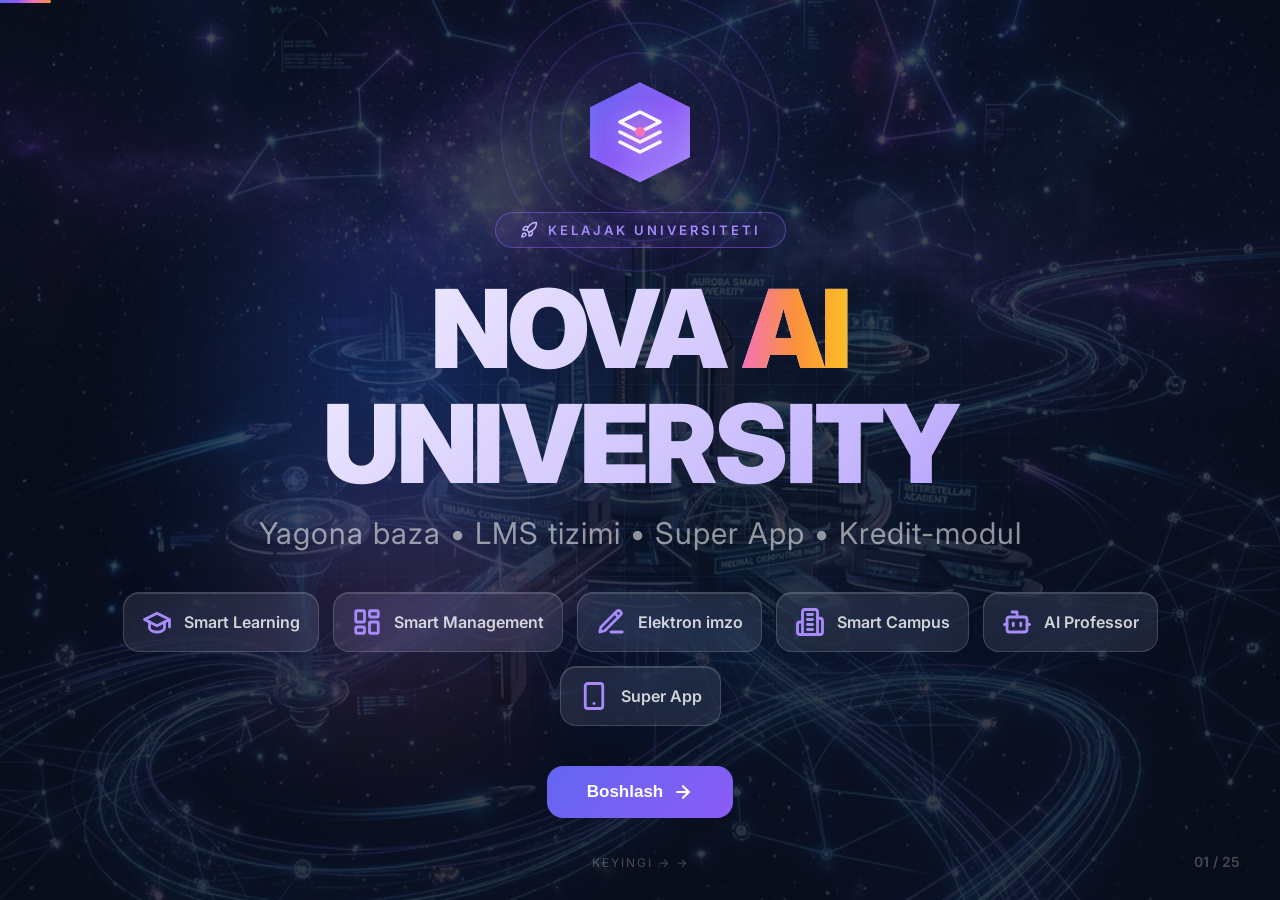
==== commit 7ba39847: "feat: upgrade slide 1 background and slide 9 card images" ====
--- a/index.html
+++ b/index.html
@@ -1,1970 +1,3028 @@
 <!DOCTYPE html>
 <html lang="uz">
+
 <head>
-<meta charset="UTF-8">
-<meta name="viewport" content="width=device-width, initial-scale=1.0">
-<title>NOVA AI UNIVERSITY — Smart Universitet</title>
-<link rel="stylesheet" href="style.css">
-<link rel="stylesheet" href="css/slide-learning.css">
-<link rel="stylesheet" href="css/slide-foundation.css">
-<link rel="stylesheet" href="css/slide-directions.css">
-<link rel="stylesheet" href="css/slide-roles.css">
-<link rel="stylesheet" href="css/slide-arch.css">
-<link rel="stylesheet" href="css/slide-roadmap.css">
-<link rel="stylesheet" href="css/slide-kredit.css">
-<link rel="stylesheet" href="css/slide-life.css">
-<link rel="stylesheet" href="css/slide-payment.css">
-<link rel="stylesheet" href="css/slide-security.css">
-<link rel="stylesheet" href="css/slide-eco.css">
-<link rel="stylesheet" href="css/slide-didox.css">
-<link rel="stylesheet" href="css/slide-tech.css">
-<link rel="stylesheet" href="css/slide-roi.css">
-<link rel="stylesheet" href="css/slide-demo.css">
-<link rel="stylesheet" href="css/slide-team.css">
-<link rel="stylesheet" href="css/slide-results.css">
-<link rel="stylesheet" href="css/slide-finale.css">
-<link rel="stylesheet" href="css/glass.css">
+  <meta charset="UTF-8">
+  <meta name="viewport" content="width=device-width, initial-scale=1.0">
+  <title>NOVA AI UNIVERSITY — Smart Universitet</title>
+  <link rel="stylesheet" href="style.css">
+  <link rel="stylesheet" href="css/slide-learning.css">
+  <link rel="stylesheet" href="css/slide-foundation.css">
+  <link rel="stylesheet" href="css/slide-directions.css">
+  <link rel="stylesheet" href="css/slide-roles.css">
+  <link rel="stylesheet" href="css/slide-arch.css">
+  <link rel="stylesheet" href="css/slide-roadmap.css">
+  <link rel="stylesheet" href="css/slide-kredit.css">
+  <link rel="stylesheet" href="css/slide-life.css">
+  <link rel="stylesheet" href="css/slide-payment.css">
+  <link rel="stylesheet" href="css/slide-security.css">
+  <link rel="stylesheet" href="css/slide-eco.css">
+  <link rel="stylesheet" href="css/slide-didox.css">
+  <link rel="stylesheet" href="css/slide-tech.css">
+  <link rel="stylesheet" href="css/slide-roi.css">
+  <link rel="stylesheet" href="css/slide-demo.css">
+  <link rel="stylesheet" href="css/slide-team.css">
+  <link rel="stylesheet" href="css/slide-results.css">
+  <link rel="stylesheet" href="css/slide-finale.css">
+  <link rel="stylesheet" href="css/glass.css">
 </head>
+
 <body>
 
-<div class="progress-bar"></div>
-<canvas id="particles"></canvas>
-<div class="slide-number-fixed">01 / 26</div>
-<div class="nav-hint">KEYINGI → <span>→</span></div>
-
-<!-- ===== SLIDE 1 — TITUL ===== -->
-<div class="slide slide-hero" id="slide-hero">
-  <div class="hero-bg" aria-hidden="true">
-    <div class="hero-glow"></div>
-    <div class="hero-glow hero-glow-2"></div>
-    <div class="hero-grid"></div>
+  <div class="progress-bar"></div>
+  <canvas id="particles"></canvas>
+  <div class="slide-number-fixed">01 / 26</div>
+  <div class="nav-hint">KEYINGI → <span>→</span></div>
+
+  <!-- ===== SLIDE 1 — TITUL ===== -->
+  <div class="slide slide-hero" id="slide-hero">
+    <div class="hero-bg" aria-hidden="true">
+      <div class="hero-glow"></div>
+      <div class="hero-glow hero-glow-2"></div>
+      <div class="hero-grid"></div>
+    </div>
+
+    <div class="hero-inner">
+      <div class="logo-icon hero-animate">
+        <div class="orbit-dot" aria-hidden="true"></div>
+        <div class="ring-pulse"></div>
+        <div class="ring-pulse"></div>
+        <div class="ring-pulse"></div>
+        <div class="hex">
+          <svg class="logo-svg" viewBox="0 0 24 24" fill="none" stroke="currentColor" stroke-width="1.75"
+            stroke-linecap="round" stroke-linejoin="round" aria-hidden="true">
+            <path d="M12 2L2 7l10 5 10-5-10-5z" />
+            <path d="M2 17l10 5 10-5" />
+            <path d="M2 12l10 5 10-5" />
+          </svg>
+        </div>
+      </div>
+
+      <div class="badge hero-animate">
+        <svg class="icon-sm" viewBox="0 0 24 24" fill="none" stroke="currentColor" stroke-width="2"
+          stroke-linecap="round" stroke-linejoin="round" aria-hidden="true">
+          <path d="M4.5 16.5c-1.5 1.26-2 5-2 5s3.74-.5 5-2c.71-.84.7-2.13-.09-2.91a2.18 2.18 0 0 0-2.91-.09z" />
+          <path d="m12 15-3-3a22 22 0 0 1 2-3.95A12.88 12.88 0 0 1 22 2c0 2.72-.78 7.5-6 11a22.35 22.35 0 0 1-4 2z" />
+          <path d="M9 12H4s.55-3.03 2-4c1.62-1.08 5 0 5 0" />
+          <path d="M12 15v5s3.03-.55 4-2c1.08-1.62 0-5 0-5" />
+        </svg>
+        Kelajak Universiteti
+      </div>
+
+      <h1 class="title hero-animate">NOVA <span class="ai">AI</span> UNIVERSITY</h1>
+      <p class="subtitle hero-animate">Yagona baza • LMS tizimi • Super App • Kredit-modul</p>
+
+      <div class="features-row">
+        <div class="feature-chip hero-animate" style="--delay:0.1s">
+          <svg class="icon-chip" viewBox="0 0 24 24" fill="none" stroke="currentColor" stroke-width="2"
+            stroke-linecap="round" stroke-linejoin="round" aria-hidden="true">
+            <path d="M22 10v6M2 10l10-5 10 5-10 5z" />
+            <path d="M6 12v5c0 1.7 3.3 3 6 3s6-1.3 6-3v-5" />
+          </svg>
+          Smart Learning
+        </div>
+        <div class="feature-chip hero-animate" style="--delay:0.2s">
+          <svg class="icon-chip" viewBox="0 0 24 24" fill="none" stroke="currentColor" stroke-width="2"
+            stroke-linecap="round" stroke-linejoin="round" aria-hidden="true">
+            <rect width="7" height="9" x="3" y="3" rx="1" />
+            <rect width="7" height="5" x="14" y="3" rx="1" />
+            <rect width="7" height="9" x="14" y="12" rx="1" />
+            <rect width="7" height="5" x="3" y="16" rx="1" />
+          </svg>
+          Smart Management
+        </div>
+        <div class="feature-chip hero-animate" style="--delay:0.3s">
+          <svg class="icon-chip" viewBox="0 0 24 24" fill="none" stroke="currentColor" stroke-width="2"
+            stroke-linecap="round" stroke-linejoin="round" aria-hidden="true">
+            <path d="M12 20h9" />
+            <path d="M16.5 3.5a2.12 2.12 0 0 1 3 3L7 19l-4 1 1-4Z" />
+            <path d="m15 5 3 3" />
+          </svg>
+          Elektron imzo
+        </div>
+        <div class="feature-chip hero-animate" style="--delay:0.4s">
+          <svg class="icon-chip" viewBox="0 0 24 24" fill="none" stroke="currentColor" stroke-width="2"
+            stroke-linecap="round" stroke-linejoin="round" aria-hidden="true">
+            <path d="M6 22V4a2 2 0 0 1 2-2h8a2 2 0 0 1 2 2v18Z" />
+            <path d="M6 12H4a2 2 0 0 0-2 2v6a2 2 0 0 0 2 2h2" />
+            <path d="M18 9h2a2 2 0 0 1 2 2v9a2 2 0 0 1-2 2h-2" />
+            <path d="M10 6h4" />
+            <path d="M10 10h4" />
+            <path d="M10 14h4" />
+            <path d="M10 18h4" />
+          </svg>
+          Smart Campus
+        </div>
+        <div class="feature-chip hero-animate" style="--delay:0.5s">
+          <svg class="icon-chip" viewBox="0 0 24 24" fill="none" stroke="currentColor" stroke-width="2"
+            stroke-linecap="round" stroke-linejoin="round" aria-hidden="true">
+            <path d="M12 8V4H8" />
+            <rect width="16" height="12" x="4" y="8" rx="2" />
+            <path d="M2 14h2" />
+            <path d="M20 14h2" />
+            <path d="M15 13v2" />
+            <path d="M9 13v2" />
+          </svg>
+          AI Professor
+        </div>
+        <div class="feature-chip hero-animate" style="--delay:0.6s">
+          <svg class="icon-chip" viewBox="0 0 24 24" fill="none" stroke="currentColor" stroke-width="2"
+            stroke-linecap="round" stroke-linejoin="round" aria-hidden="true">
+            <rect width="14" height="20" x="5" y="2" rx="2" ry="2" />
+            <path d="M12 18h.01" />
+          </svg>
+          Super App
+        </div>
+      </div>
+
+      <button class="cta-btn hero-animate" onclick="goToSlide(1)">
+        Boshlash
+        <svg class="icon-arr" viewBox="0 0 24 24" fill="none" stroke="currentColor" stroke-width="2.5"
+          stroke-linecap="round" stroke-linejoin="round" aria-hidden="true">
+          <path d="M5 12h14" />
+          <path d="m12 5 7 7-7 7" />
+        </svg>
+      </button>
+    </div>
   </div>
 
-  <div class="hero-inner">
-  <div class="logo-icon hero-animate">
-    <div class="orbit-dot" aria-hidden="true"></div>
-    <div class="ring-pulse"></div>
-    <div class="ring-pulse"></div>
-    <div class="ring-pulse"></div>
-    <div class="hex">
-      <svg class="logo-svg" viewBox="0 0 24 24" fill="none" stroke="currentColor" stroke-width="1.75" stroke-linecap="round" stroke-linejoin="round" aria-hidden="true">
-        <path d="M12 2L2 7l10 5 10-5-10-5z"/>
-        <path d="M2 17l10 5 10-5"/>
-        <path d="M2 12l10 5 10-5"/>
+
+  <!-- ===== SLIDE 2 — RAQAMLASHTIRISH HOLATI ===== -->
+  <div class="slide slide-digit">
+    <div class="slide-title">Universitet bo'limlari hozir qanday holatda?</div>
+    <p class="digit-intro">
+      <span class="intro-platforms">
+        <span class="sys-label sys-hemis">HEMIS</span>
+        <span class="sys-label sys-moodle">Moodle</span>
+        <span class="sys-label sys-edo">Ijro.uz</span>
+        <span class="sys-label sys-didox">Didox</span>
+      </span>
+      <span class="intro-copy">
+        kabi alohida dasturlar bor, lekin ular <strong>o'zaro bog'lanmagan</strong>.
+        Natijada, ba'zi bo'limlar zamonaviy ishlayotgan bo'lsa, boshqalari hali ham qog'ozbozlikka ko'milib qolgan.
+      </span>
+    </p>
+
+    <div class="digit-tiers">
+      <div class="tier-card tier-high">
+        <div class="tier-top">
+          <div class="tier-icon">
+            <svg viewBox="0 0 24 24" fill="none" stroke="currentColor" stroke-width="2" aria-hidden="true">
+              <path d="M22 11.08V12a10 10 0 1 1-5.93-9.14" />
+              <path d="m9 11 3 3L22 4" />
+            </svg>
+          </div>
+          <div class="tier-meta">
+            <span class="tier-badge">Deyarli to'liq (90-100%)</span>
+            <span class="tier-range" data-pct="95">Yaxshi holatda</span>
+          </div>
+        </div>
+        <div class="tier-meter">
+          <div class="tier-meter-fill" data-width="95%"></div>
+        </div>
+        <h3 class="tier-depts">Kadrlar va Moliya bo'limi</h3>
+        <p class="tier-desc">Xodimlar bazasi va oylik hisob-kitoblari maxsus davlat dasturlarida to'liq elektron yuritiladi. Qog'oz deyarli ishlatilmaydi.</p>
+        <div class="tier-tags">
+          <span>Kadrlar</span>
+          <span>Buxgalteriya</span>
+          <span>UzAsbo / Argos</span>
+        </div>
+      </div>
+
+      <div class="tier-card tier-mid">
+        <div class="tier-top">
+          <div class="tier-icon">
+            <svg viewBox="0 0 24 24" fill="none" stroke="currentColor" stroke-width="2" aria-hidden="true">
+              <path d="M12 20V10" />
+              <path d="M18 20V4" />
+              <path d="M6 20v-4" />
+            </svg>
+          </div>
+          <div class="tier-meta">
+            <span class="tier-badge">Qisman (60-80%)</span>
+            <span class="tier-range" data-pct="70">Yarim-yarim</span>
+          </div>
+        </div>
+        <div class="tier-meter">
+          <div class="tier-meter-fill" data-width="70%"></div>
+        </div>
+        <h3 class="tier-depts">O'quv bo'limi va Devonxona</h3>
+        <p class="tier-desc">Dars jadvali va rasmiy xatlar uchun dasturlar (HEMIS, Ijro.uz) bor. Lekin talabalar arizalari va boshqa ichki ishlar hali ham qisman qog'ozda.</p>
+        <div class="tier-tags">
+          <span>HEMIS</span>
+          <span>Hujjatlar</span>
+          <span>Qisman qog'oz</span>
+        </div>
+      </div>
+
+      <div class="tier-card tier-low">
+        <div class="tier-top">
+          <div class="tier-icon">
+            <svg viewBox="0 0 24 24" fill="none" stroke="currentColor" stroke-width="2" aria-hidden="true">
+              <path d="m21.73 18-8-14a2 2 0 0 0-3.48 0l-8 14A2 2 0 0 0 4 21h16a2 2 0 0 0 1.73-3" />
+              <path d="M12 9v4" />
+              <path d="M12 17h.01" />
+            </svg>
+          </div>
+          <div class="tier-meta">
+            <span class="tier-badge">Juda past (0-40%)</span>
+            <span class="tier-range" data-pct="25">Eski usulda</span>
+          </div>
+        </div>
+        <div class="tier-meter">
+          <div class="tier-meter-fill" data-width="25%"></div>
+        </div>
+        <h3 class="tier-depts">Yotoqxona, Ombor va Reyting</h3>
+        <p class="tier-desc">Talabalarni yotoqxonaga joylashtirish, ombordagi jihozlar hisobi va xalqaro reyting ma'lumotlari deyarli to'liq qo'lda, qog'ozda yoki Excelda qilinadi.</p>
+        <div class="tier-tags">
+          <span>Yotoqxona (TTJ)</span>
+          <span>Omborxona</span>
+          <span>Qog'oz / Excel</span>
+        </div>
+      </div>
+    </div>
+  </div>
+
+  <!-- ===== SLIDE 3 — MUAMMOLAR ===== -->
+  <div class="slide slide-problems">
+    <div class="slide-label problems-label">
+      <svg class="label-icon" viewBox="0 0 24 24" fill="none" stroke="currentColor" stroke-width="2" aria-hidden="true">
+        <path d="m21.73 18-8-14a2 2 0 0 0-3.48 0l-8 14A2 2 0 0 0 4 21h16a2 2 0 0 0 1.73-3" />
+        <path d="M12 9v4" />
+        <path d="M12 17h.01" />
       </svg>
+      Muammolar
+    </div>
+    <div class="slide-title">Raqamlashtirilmagan asosiy kamchiliklar</div>
+    <p class="problems-intro">O'zbekiston universitetlarida tizimlar bor, lekin ko'p muhim jarayon hali ham
+      <strong>qo'lda, Excel yoki qog'ozda</strong> yuritiladi.</p>
+
+    <div class="problem-grid">
+      <div class="problem-card">
+        <div class="p-icon p-icon-red">
+          <svg viewBox="0 0 24 24" fill="none" stroke="currentColor" stroke-width="2" stroke-linecap="round"
+            stroke-linejoin="round" aria-hidden="true">
+            <path d="M10 13a5 5 0 0 0 7.54.54l3-3a5 5 0 0 0-7.07-7.07l-1.72 1.71" />
+            <path d="M14 11a5 5 0 0 0-7.54-.54l-3 3a5 5 0 0 0 7.07 7.07l1.71-1.71" />
+          </svg>
+        </div>
+        <div class="problem-card-body">
+          <h3 class="p-title">Tizimlararo integratsiyaning yo'qligi</h3>
+          <p class="p-desc"><span class="sys-label sys-hemis">HEMIS</span>, <span class="sys-label sys-moodle">Moodle</span>, <span class="sys-label sys-edo">EDO</span> va <span class="sys-label sys-didox">Didox.uz</span> kabi platformalar o'zaro bog'lanmagan bo'lib, ma'lumotlarni biridan ikkinchisiga xodimlar qo'lda o'tkazishga majbur.</p>
+        </div>
+      </div>
+
+      <div class="problem-card">
+        <div class="p-icon p-icon-amber">
+          <svg viewBox="0 0 24 24" fill="none" stroke="currentColor" stroke-width="2" stroke-linecap="round"
+            stroke-linejoin="round" aria-hidden="true">
+            <path d="M14 2H6a2 2 0 0 0-2 2v16a2 2 0 0 0 2 2h12a2 2 0 0 0 2-2V8z" />
+            <path d="M14 2v6h6" />
+            <path d="M12 18v-6" />
+            <path d="M9 15h6" />
+          </svg>
+        </div>
+        <div class="problem-card-body">
+          <h3 class="p-title">Ortiqcha qog'ozbozlik</h3>
+          <p class="p-desc">Buyruq, shartnoma va arizalar hali ham qog'ozda imzolanadi. Elektron tizimlar bo'lsa-da, ichki jarayonlar uzoq davom etadi.</p>
+        </div>
+      </div>
+
+      <div class="problem-card">
+        <div class="p-icon p-icon-blue">
+          <svg viewBox="0 0 24 24" fill="none" stroke="currentColor" stroke-width="2" stroke-linecap="round"
+            stroke-linejoin="round" aria-hidden="true">
+            <path d="M3 3v18h18" />
+            <path d="M18 17V9" />
+            <path d="M13 17V5" />
+            <path d="M8 17v-3" />
+          </svg>
+        </div>
+        <div class="problem-card-body">
+          <h3 class="p-title">Tahlil va reytinglarning avtomatlashtirilmaganligi</h3>
+          <p class="p-desc">Rahbariyat uchun universitet faoliyatini real vaqtda ko'rsatuvchi yagona tahlil paneli (dashboard) mavjud emas. Reyting va KPI ko'rsatkichlari Excel jadvallarida qo'lda yig'iladi.</p>
+        </div>
+      </div>
+
+      <div class="problem-card">
+        <div class="p-icon p-icon-purple">
+          <svg viewBox="0 0 24 24" fill="none" stroke="currentColor" stroke-width="2" stroke-linecap="round"
+            stroke-linejoin="round" aria-hidden="true">
+            <rect width="18" height="11" x="3" y="11" rx="2" ry="2" />
+            <path d="M7 11V7a5 5 0 0 1 10 0v4" />
+          </svg>
+        </div>
+        <div class="problem-card-body">
+          <h3 class="p-title">Ma'lumotlar xavfsizligi zaif</h3>
+          <p class="p-desc">Talaba va xodimlarning shaxsiy ma'lumotlari yetarlicha himoyalanmagan, kiberxavfsizlik choralari sust.</p>
+        </div>
+      </div>
+
+      <div class="problem-card">
+        <div class="p-icon p-icon-cyan">
+          <svg viewBox="0 0 24 24" fill="none" stroke="currentColor" stroke-width="2" stroke-linecap="round"
+            stroke-linejoin="round" aria-hidden="true">
+            <path d="M3 9l9-7 9 7v11a2 2 0 0 1-2 2H5a2 2 0 0 1-2-2z" />
+            <path d="M9 22V12h6v10" />
+          </svg>
+        </div>
+        <div class="problem-card-body">
+          <h3 class="p-title">Talaba xizmatlari raqamlashtirilmaganligi</h3>
+          <p class="p-desc">Yotoqxona, to'lovlar va navbatlar hali ham qog'ozda yoki qo'lda yuritiladi. Talabalar uchun yagona mobil ilova yo'q.</p>
+        </div>
+      </div>
+
+      <div class="problem-card">
+        <div class="p-icon p-icon-orange">
+          <svg viewBox="0 0 24 24" fill="none" stroke="currentColor" stroke-width="2" stroke-linecap="round"
+            stroke-linejoin="round" aria-hidden="true">
+            <path d="M16 21v-2a4 4 0 0 0-4-4H6a4 4 0 0 0-4 4v2" />
+            <circle cx="9" cy="7" r="4" />
+            <path d="M22 21v-2a4 4 0 0 0-3-3.87" />
+            <path d="M16 3.13a4 4 0 0 1 0 7.75" />
+          </svg>
+        </div>
+        <div class="problem-card-body">
+          <h3 class="p-title">O'qituvchilar yuklamalari murakkabligi</h3>
+          <p class="p-desc">Dars soatlari, talabalar baholari va ilmiy ishlar alohida-alohida. O'qituvchilar hammasini turli tizimlarda qo'lda yuritishga majbur.</p>
+        </div>
+      </div>
+
+      <div class="problem-card">
+        <div class="p-icon p-icon-green">
+          <svg viewBox="0 0 24 24" fill="none" stroke="currentColor" stroke-width="2" stroke-linecap="round"
+            stroke-linejoin="round" aria-hidden="true">
+            <path d="M22 10v6M2 10l10-5 10 5-10 5z" />
+            <path d="M6 12v5c0 1.7 3.3 3 6 3s6-1.3 6-3v-5" />
+          </svg>
+        </div>
+        <div class="problem-card-body">
+          <h3 class="p-title">Qabul haqida yagona baza yo'q</h3>
+          <p class="p-desc">Abituriyentlar arizalar va qabul ma'lumotlari tarqoq. Kim qabul qilindi, qaysi hujjat yetishmaydi — bular telegram va qog'ozlarda yuritiladi.</p>
+        </div>
+      </div>
+
+      <div class="problem-card">
+        <div class="p-icon p-icon-pink">
+          <svg viewBox="0 0 24 24" fill="none" stroke="currentColor" stroke-width="2" stroke-linecap="round"
+            stroke-linejoin="round" aria-hidden="true">
+            <path d="M16 21v-2a4 4 0 0 0-4-4H6a4 4 0 0 0-4 4v2" />
+            <path d="M22 21v-2a4 4 0 0 0-3-3.87" />
+            <path d="M7.5 8a2.5 2.5 0 1 1 0-5 2.5 2.5 0 0 1 0 5Z" />
+            <path d="M2 21v-2a4 4 0 0 1 4-4h1" />
+          </svg>
+        </div>
+        <div class="problem-card-body">
+          <h3 class="p-title">Murojaatlar bilan ishlash tizimsiz</h3>
+          <p class="p-desc">Abituriyent, ota-ona va hamkorlar murojaatlari yagona markazda ro'yxatga olinmaydi, ko'plab savollar Excel va qo'ng'iroqlarda yo'qoladi.</p>
+        </div>
+      </div>
     </div>
   </div>
 
-  <div class="badge hero-animate">
-    <svg class="icon-sm" viewBox="0 0 24 24" fill="none" stroke="currentColor" stroke-width="2" stroke-linecap="round" stroke-linejoin="round" aria-hidden="true">
-      <path d="M4.5 16.5c-1.5 1.26-2 5-2 5s3.74-.5 5-2c.71-.84.7-2.13-.09-2.91a2.18 2.18 0 0 0-2.91-.09z"/>
-      <path d="m12 15-3-3a22 22 0 0 1 2-3.95A12.88 12.88 0 0 1 22 2c0 2.72-.78 7.5-6 11a22.35 22.35 0 0 1-4 2z"/>
-      <path d="M9 12H4s.55-3.03 2-4c1.62-1.08 5 0 5 0"/>
-      <path d="M12 15v5s3.03-.55 4-2c1.08-1.62 0-5 0-5"/>
-    </svg>
-    Kelajak Universiteti
+  <!-- ===== SLIDE 4 — STRATEGIK MAQSAD ===== -->
+  <div class="slide slide-strategy">
+    <div class="strategy-bg" aria-hidden="true">
+      <div class="strategy-orb strategy-orb-1"></div>
+      <div class="strategy-orb strategy-orb-2"></div>
+      <div class="strategy-ring"></div>
+    </div>
+
+    <div class="slide-label strategy-label">
+      <svg class="label-icon" viewBox="0 0 24 24" fill="none" stroke="currentColor" stroke-width="2" aria-hidden="true">
+        <circle cx="12" cy="12" r="10" />
+        <circle cx="12" cy="12" r="6" />
+        <circle cx="12" cy="12" r="2" />
+      </svg>
+      Strategiya
+    </div>
+
+    <h2 class="slide-title">Strategik maqsad</h2>
+
+    <div class="strategy-wrap">
+      <div class="strategy-hub" aria-hidden="true">
+        <svg class="strategy-lines" viewBox="0 0 400 400">
+          <circle class="hub-orbit" cx="200" cy="200" r="155" fill="none" stroke="rgba(139,92,246,0.18)"
+            stroke-width="1.5" stroke-dasharray="8 8" />
+          <line class="hub-line" x1="200" y1="200" x2="200" y2="55" />
+          <line class="hub-line" x1="200" y1="200" x2="323" y2="140" />
+          <line class="hub-line" x1="200" y1="200" x2="295" y2="285" />
+          <line class="hub-line" x1="200" y1="200" x2="105" y2="285" />
+          <line class="hub-line" x1="200" y1="200" x2="77" y2="140" />
+        </svg>
+        <div class="hub-sat" style="--angle: -90deg"><span>LMS</span></div>
+        <div class="hub-sat" style="--angle: -18deg"><span>ERP</span></div>
+        <div class="hub-sat" style="--angle: 54deg"><span>EDMS</span></div>
+        <div class="hub-sat" style="--angle: 126deg"><span>SuperApp</span></div>
+        <div class="hub-sat" style="--angle: 198deg"><span>AI</span></div>
+        <div class="hub-core">
+          <svg viewBox="0 0 24 24" fill="none" stroke="currentColor" stroke-width="1.75" aria-hidden="true">
+            <path d="M12 2L2 7l10 5 10-5-10-5z" />
+            <path d="M2 17l10 5 10-5" />
+            <path d="M2 12l10 5 10-5" />
+          </svg>
+          <span class="hub-name">NOVA AI</span>
+          <span class="hub-sub">Yagona baza</span>
+        </div>
+      </div>
+
+      <div class="strategy-content">
+        <p class="strategy-quote">
+          Barcha jarayonlarni <strong>yagona platformaga</strong> birlashtirish orqali
+          boshqaruvni optimallashtirish va xavfsizlikni oshirish.
+        </p>
+
+        <div class="strategy-flow">
+          <div class="flow-item">
+            <div class="flow-icon flow-icon-1">
+              <svg viewBox="0 0 24 24" fill="none" stroke="currentColor" stroke-width="2">
+                <path d="M13 2 3 14h9l-1 8 10-12h-9l1-8z" />
+              </svg>
+            </div>
+            <span>Tezkor qaror</span>
+          </div>
+          <div class="flow-arrow">→</div>
+          <div class="flow-item">
+            <div class="flow-icon flow-icon-2">
+              <svg viewBox="0 0 24 24" fill="none" stroke="currentColor" stroke-width="2">
+                <path d="M12 22s8-4 8-10V5l-8-3-8 3v7c0 6 8 10 8 10z" />
+              </svg>
+            </div>
+            <span>Xavfsizlik</span>
+          </div>
+          <div class="flow-arrow">→</div>
+          <div class="flow-item">
+            <div class="flow-icon flow-icon-3">
+              <svg viewBox="0 0 24 24" fill="none" stroke="currentColor" stroke-width="2">
+                <path d="M22 11.08V12a10 10 0 1 1-5.93-9.14" />
+                <path d="m9 11 3 3L22 4" />
+              </svg>
+            </div>
+            <span>100% nazorat</span>
+          </div>
+        </div>
+
+        <div class="strategy-banner">
+          <svg viewBox="0 0 24 24" fill="none" stroke="currentColor" stroke-width="2" aria-hidden="true">
+            <path d="M4.5 16.5c-1.5 1.26-2 5-2 5s3.74-.5 5-2c.71-.84.7-2.13-.09-2.91a2.18 2.18 0 0 0-2.91-.09z" />
+            <path d="m12 15-3-3a22 22 0 0 1 2-3.95A12.88 12.88 0 0 1 22 2c0 2.72-.78 7.5-6 11a22.35 22.35 0 0 1-4 2z" />
+          </svg>
+          <span>LMS + ERP + EDMS + SuperApp + AI → <strong>Bitta tizim, bitta baza</strong></span>
+        </div>
+      </div>
+    </div>
   </div>
 
-  <h1 class="title hero-animate">NOVA <span class="ai">AI</span> UNIVERSITY</h1>
-  <p class="subtitle hero-animate">Yagona baza • LMS tizimi • Super App • Kredit-modul</p>
-
-  <div class="features-row">
-    <div class="feature-chip hero-animate" style="--delay:0.1s">
-      <svg class="icon-chip" viewBox="0 0 24 24" fill="none" stroke="currentColor" stroke-width="2" stroke-linecap="round" stroke-linejoin="round" aria-hidden="true">
-        <path d="M22 10v6M2 10l10-5 10 5-10 5z"/><path d="M6 12v5c0 1.7 3.3 3 6 3s6-1.3 6-3v-5"/>
+  <!-- ===== SLIDE 5 — BOSHQARUV MODULLARI (DASHBOARD) ===== -->
+  <div class="slide slide-management">
+    <div class="mgmt-bg" aria-hidden="true">
+      <div class="mgmt-orb mgmt-orb-1"></div>
+      <div class="mgmt-orb mgmt-orb-2"></div>
+    </div>
+
+    <div class="slide-label mgmt-label">
+      <svg class="label-icon" viewBox="0 0 24 24" fill="none" stroke="currentColor" stroke-width="2" aria-hidden="true">
+        <rect x="3" y="3" width="7" height="9" rx="1" />
+        <rect x="14" y="3" width="7" height="5" rx="1" />
+        <rect x="14" y="12" width="7" height="9" rx="1" />
+        <rect x="3" y="16" width="7" height="5" rx="1" />
+      </svg>
+      Tizim tarkibi
+    </div>
+    <h2 class="slide-title">Boshqaruv modullari</h2>
+    <p class="mgmt-intro">Universitet faoliyatini to'liq qamrab oluvchi <strong>11 ta mustaqil modul</strong> yagona integratsion platformada birlashadi.</p>
+
+    <div class="mgmt-dashboard">
+      <!-- 1-Ustun: O'quv jarayoni va reyting -->
+      <div class="mgmt-col">
+        <div class="mgmt-col-header text-purple">
+          <span class="mgmt-col-dot dot-purple"></span>
+          O'quv jarayoni va reyting
+        </div>
+        <div class="mgmt-col-grid">
+          <div class="mgmt-card">
+            <div class="mgmt-card-top">
+              <div class="mgmt-card-icon bg-purple-low">
+                <svg viewBox="0 0 24 24" fill="none" stroke="currentColor" stroke-width="2" aria-hidden="true">
+                  <path d="M6 22V4a2 2 0 0 1 2-2h8a2 2 0 0 1 2 2v18Z"/>
+                  <path d="M6 12H4a2 2 0 0 0-2 2v6a2 2 0 0 0 2 2h2"/>
+                  <path d="M18 9h2a2 2 0 0 1 2 2v9a2 2 0 0 1-2 2h-2"/>
+                </svg>
+              </div>
+              <h4>Kafedralar va dars yuklamasi</h4>
+            </div>
+            <p>O'qituvchilarning dars soatlari va dars jadvallarini taqsimlash</p>
+          </div>
+          <div class="mgmt-card">
+            <div class="mgmt-card-top">
+              <div class="mgmt-card-icon bg-purple-low">
+                <svg viewBox="0 0 24 24" fill="none" stroke="currentColor" stroke-width="2" aria-hidden="true">
+                  <circle cx="12" cy="12" r="10"/>
+                  <circle cx="12" cy="12" r="6"/>
+                  <circle cx="12" cy="12" r="2"/>
+                </svg>
+              </div>
+              <h4>O'qituvchilar reytingi (KPI)</h4>
+            </div>
+            <p>Professor-o'qituvchilar ish faoliyatini baholash va reytingi</p>
+          </div>
+          <div class="mgmt-card">
+            <div class="mgmt-card-top">
+              <div class="mgmt-card-icon bg-purple-low">
+                <svg viewBox="0 0 24 24" fill="none" stroke="currentColor" stroke-width="2" aria-hidden="true">
+                  <path d="M22 10v6M2 10l10-5 10 5-10 5z"/>
+                  <path d="M6 12v5c0 1.7 3.3 3 6 3s6-1.3 6-3v-5"/>
+                </svg>
+              </div>
+              <h4>Bitiruvchilar bandligi</h4>
+            </div>
+            <p>Bitiruvchilar ish joylarini kuzatish va karyera tahlili</p>
+          </div>
+          <div class="mgmt-card">
+            <div class="mgmt-card-top">
+              <div class="mgmt-card-icon bg-purple-low">
+                <svg viewBox="0 0 24 24" fill="none" stroke="currentColor" stroke-width="2" aria-hidden="true">
+                  <path d="M16 4h2a2 2 0 0 1 2 2v14a2 2 0 0 1-2 2H6a2 2 0 0 1-2-2V6a2 2 0 0 1 2-2h2"/>
+                  <rect width="8" height="4" x="8" y="2" rx="1"/>
+                  <path d="m9 14 2 2 4-4"/>
+                </svg>
+              </div>
+              <h4>Onlayn arizalar</h4>
+            </div>
+            <p>Talabalar va xodimlardan onlayn arizalar, ma'lumotnomalar olish</p>
+          </div>
+        </div>
+      </div>
+
+      <!-- 2-Ustun: Moliya, kadrlar va xo'jalik -->
+      <div class="mgmt-col">
+        <div class="mgmt-col-header text-blue">
+          <span class="mgmt-col-dot dot-blue"></span>
+          Moliya, kadrlar va xo'jalik
+        </div>
+        <div class="mgmt-col-grid">
+          <div class="mgmt-card">
+            <div class="mgmt-card-top">
+              <div class="mgmt-card-icon bg-blue-low">
+                <svg viewBox="0 0 24 24" fill="none" stroke="currentColor" stroke-width="2" aria-hidden="true">
+                  <path d="M12 2v20M17 5H9.5a3.5 3.5 0 0 0 0 7h5a3.5 3.5 0 0 1 0 7H6"/>
+                </svg>
+              </div>
+              <h4>Byudjet va moliya</h4>
+            </div>
+            <p>Universitet daromadlari va xarajatlarini hisobga olish</p>
+          </div>
+          <div class="mgmt-card">
+            <div class="mgmt-card-top">
+              <div class="mgmt-card-icon bg-blue-low">
+                <svg viewBox="0 0 24 24" fill="none" stroke="currentColor" stroke-width="2" aria-hidden="true">
+                  <path d="M16 21v-2a4 4 0 0 0-4-4H6a4 4 0 0 0-4 4v2"/>
+                  <circle cx="9" cy="7" r="4"/>
+                  <path d="M22 21v-2a4 4 0 0 0-3-3.87"/>
+                  <path d="M16 3.13a4 4 0 0 1 0 7.75"/>
+                </svg>
+              </div>
+              <h4>Kadrlar (HR) boshqaruvi</h4>
+            </div>
+            <p>Xodimlarning shaxsiy ishlari, buyruqlari va shtat jadvalleri</p>
+          </div>
+          <div class="mgmt-card">
+            <div class="mgmt-card-top">
+              <div class="mgmt-card-icon bg-blue-low">
+                <svg viewBox="0 0 24 24" fill="none" stroke="currentColor" stroke-width="2" aria-hidden="true">
+                  <path d="M14.7 6.3a1 1 0 0 0 0 1.4l1.6 1.6a1 1 0 0 0 1.4 0l3.77-3.77a6 6 0 0 1-7.94 7.94l-6.91 6.91a2.12 2.12 0 0 1-3-3l6.91-6.91a6 6 0 0 1 7.94-7.94l-3.76 3.76z"/>
+                </svg>
+              </div>
+              <h4>Bino va jihozlar nazorati</h4>
+            </div>
+            <p>Auditoriyalar, omborlar, kompyuterlar va jihozlar hisobi</p>
+          </div>
+          <div class="mgmt-card">
+            <div class="mgmt-card-top">
+              <div class="mgmt-card-icon bg-blue-low">
+                <svg viewBox="0 0 24 24" fill="none" stroke="currentColor" stroke-width="2" aria-hidden="true">
+                  <path d="M20 20a2 2 0 0 0 2-2V8a2 2 0 0 0-2-2h-7.9a2 2 0 0 1-1.69-.9L9.6 3.9A2 2 0 0 0 7.93 3H4a2 2 0 0 0-2 2v13a2 2 0 0 0 2 2Z"/>
+                </svg>
+              </div>
+              <h4>Ilmiy loyihalar (Grantlar)</h4>
+            </div>
+            <p>Ilmiy grantlar, startaplar va tadqiqot loyihalarini kuzatish</p>
+          </div>
+        </div>
+      </div>
+
+      <!-- 3-Ustun: Tahlil va raqamli hujjatlar -->
+      <div class="mgmt-col">
+        <div class="mgmt-col-header text-emerald">
+          <span class="mgmt-col-dot dot-emerald"></span>
+          Tahlil va raqamli hujjatlar
+        </div>
+        <div class="mgmt-col-grid">
+          <div class="mgmt-card card-featured">
+            <div class="mgmt-card-top">
+              <div class="mgmt-card-icon bg-emerald-low">
+                <svg viewBox="0 0 24 24" fill="none" stroke="currentColor" stroke-width="2" aria-hidden="true">
+                  <path d="M10 13a5 5 0 0 0 7.54.54l3-3a5 5 0 0 0-7.07-7.07l-1.72 1.71"/>
+                  <path d="M14 11a5 5 0 0 0-7.54-.54l-3 3a5 5 0 0 0 7.07 7.07l1.71-1.71"/>
+                </svg>
+              </div>
+              <h4>Yagona ma'lumotlar bazasi</h4>
+            </div>
+            <p>HEMIS, Moodle va boshqa tizimlarni birlashtiruvchi yagona yadro</p>
+          </div>
+          <div class="mgmt-card">
+            <div class="mgmt-card-top">
+              <div class="mgmt-card-icon bg-emerald-low">
+                <svg viewBox="0 0 24 24" fill="none" stroke="currentColor" stroke-width="2" aria-hidden="true">
+                  <path d="M14 2H6a2 2 0 0 0-2 2v16a2 2 0 0 0 2 2h12a2 2 0 0 0 2-2V8z"/>
+                  <path d="M14 2v6h6"/>
+                  <path d="M16 13H8"/>
+                  <path d="M16 17H8"/>
+                  <path d="M10 9H8"/>
+                </svg>
+              </div>
+              <h4>Hujjatlar (Qog'ozsiz EDMS)</h4>
+            </div>
+            <p>Ichki buyruqlar, bayonnomalar va xatlarni onlayn almashish</p>
+          </div>
+          <div class="mgmt-card">
+            <div class="mgmt-card-top">
+              <div class="mgmt-card-icon bg-emerald-low">
+                <svg viewBox="0 0 24 24" fill="none" stroke="currentColor" stroke-width="2" aria-hidden="true">
+                  <path d="M3 3v18h18M18 17V9M13 17V5M8 17v-3"/>
+                </svg>
+              </div>
+              <h4>Rektorat tahliliy paneli</h4>
+            </div>
+            <p>Universitetdagi barcha jarayonlarni onlayn ko'rsatuvchi yagona dashboard</p>
+          </div>
+        </div>
+      </div>
+    </div>
+  </div>
+
+  <!-- ===== SLIDE 6 — SMART CAMPUS ===== -->
+  <div class="slide slide-campus">
+    <div class="campus-bg" aria-hidden="true">
+      <div class="campus-orb campus-orb-1"></div>
+      <div class="campus-orb campus-orb-2"></div>
+    </div>
+
+    <div class="slide-label campus-label">
+      <svg class="label-icon" viewBox="0 0 24 24" fill="none" stroke="currentColor" stroke-width="2" aria-hidden="true">
+        <circle cx="12" cy="12" r="10" />
+        <path d="M12 2a14.5 14.5 0 0 0 0 20 14.5 14.5 0 0 0 0-20" />
+        <path d="M2 12h20" />
+      </svg>
+      Smart Campus
+    </div>
+    <h2 class="slide-title">Aqlli kampus modullari</h2>
+
+    <div class="campus-grid">
+      <div class="campus-card">
+        <div class="campus-card-img-wrapper">
+          <img class="campus-card-img" src="images/smart_entry.png" alt="Smart kirish" loading="lazy">
+        </div>
+        <div class="campus-card-body">
+          <div class="campus-card-icon"><svg viewBox="0 0 24 24" fill="none" stroke="currentColor" stroke-width="2">
+              <rect width="18" height="11" x="3" y="11" rx="2" />
+              <path d="M7 11V7a5 5 0 0 1 10 0v4" />
+            </svg></div>
+          <span>Smart kirish (FaceID/NFC/QR)</span>
+        </div>
+      </div>
+      <div class="campus-card">
+        <div class="campus-card-img-wrapper">
+          <img class="campus-card-img" src="images/iot_monitoring.png" alt="Aqlli monitoring IoT" loading="lazy">
+        </div>
+        <div class="campus-card-body">
+          <div class="campus-card-icon"><svg viewBox="0 0 24 24" fill="none" stroke="currentColor" stroke-width="2">
+              <path d="M4.9 19.1C1 15.2 1 8.8 4.9 4.9" />
+              <path d="M7.8 16.2c-2.3-2.3-2.3-6.1 0-8.5" />
+              <circle cx="12" cy="12" r="2" />
+              <path d="M16.2 7.8c2.3 2.3 2.3 6.1 0 8.5" />
+              <path d="M19.1 4.9C23 8.8 23 15.1 19.1 19.1" />
+            </svg></div>
+          <span>Aqlli monitoring IoT</span>
+        </div>
+      </div>
+      <div class="campus-card">
+        <div class="campus-card-img-wrapper">
+          <img class="campus-card-img" src="images/smart_parking.png" alt="Smart parking tizimi" loading="lazy">
+        </div>
+        <div class="campus-card-body">
+          <div class="campus-card-icon"><svg viewBox="0 0 24 24" fill="none" stroke="currentColor" stroke-width="2">
+              <rect width="18" height="18" x="3" y="3" rx="2" />
+              <path d="M9 17V7h4v10" />
+              <path d="M9 11h4" />
+            </svg></div>
+          <span>Smart parking tizimi</span>
+        </div>
+      </div>
+      <div class="campus-card">
+        <div class="campus-card-img-wrapper">
+          <img class="campus-card-img" src="images/ai_surveillance.png" alt="AI video kuzatuv" loading="lazy">
+        </div>
+        <div class="campus-card-body">
+          <div class="campus-card-icon"><svg viewBox="0 0 24 24" fill="none" stroke="currentColor" stroke-width="2">
+              <path d="m16 13 5.223 3.482a.5.5 0 0 0 .777-.416V7.87a.5.5 0 0 0-.752-.432L16 10.5" />
+              <rect x="2" y="6" width="14" height="12" rx="2" />
+            </svg></div>
+          <span>AI video kuzatuv</span>
+        </div>
+      </div>
+      <div class="campus-card">
+        <div class="campus-card-img-wrapper">
+          <img class="campus-card-img" src="images/smart_location.png" alt="Smart Location" loading="lazy">
+        </div>
+        <div class="campus-card-body">
+          <div class="campus-card-icon"><svg viewBox="0 0 24 24" fill="none" stroke="currentColor" stroke-width="2">
+              <path d="M20 10c0 6-8 12-8 12s-8-6-8-12a8 8 0 0 1 16 0Z" />
+              <circle cx="12" cy="10" r="3" />
+            </svg></div>
+          <span>Smart Location</span>
+        </div>
+      </div>
+      <div class="campus-card">
+        <div class="campus-card-img-wrapper">
+          <img class="campus-card-img" src="images/temp_monitoring.png" alt="IoT harorat monitoringi" loading="lazy">
+        </div>
+        <div class="campus-card-body">
+          <div class="campus-card-icon"><svg viewBox="0 0 24 24" fill="none" stroke="currentColor" stroke-width="2">
+              <path d="M14 4v10.54a4 4 0 1 1-4 0V4a2 2 0 0 1 4 0Z" />
+            </svg></div>
+          <span>IoT harorat monitoringi</span>
+        </div>
+      </div>
+      <div class="campus-card">
+        <div class="campus-card-img-wrapper">
+          <img class="campus-card-img" src="images/smart_transport.png" alt="Real-time transport" loading="lazy">
+        </div>
+        <div class="campus-card-body">
+          <div class="campus-card-icon"><svg viewBox="0 0 24 24" fill="none" stroke="currentColor" stroke-width="2">
+              <path d="M8 6v6" />
+              <path d="M15 6v6" />
+              <path d="M2 12h19.6" />
+              <path d="M18 18h3s.5-1 0-2-2-2-2-2" />
+              <path d="M3 18h3s-.5-1 0-2 2-2 2-2" />
+            </svg></div>
+          <span>Real-time transport</span>
+        </div>
+      </div>
+      <div class="campus-card">
+        <div class="campus-card-img-wrapper">
+          <img class="campus-card-img" src="images/sos_emergency.png" alt="Favqulodda SOS tizimi" loading="lazy">
+        </div>
+        <div class="campus-card-body">
+          <div class="campus-card-icon campus-card-alert"><svg viewBox="0 0 24 24" fill="none" stroke="currentColor"
+              stroke-width="2">
+              <path d="m21.73 18-8-14a2 2 0 0 0-3.48 0l-8 14A2 2 0 0 0 4 21h16a2 2 0 0 0 1.73-3Z" />
+              <path d="M12 9v4" />
+              <path d="M12 17h.01" />
+            </svg></div>
+          <span>Favqulodda SOS tizimi</span>
+        </div>
+      </div>
+      <div class="campus-card">
+        <div class="campus-card-img-wrapper">
+          <img class="campus-card-img" src="images/event_management.png" alt="Smart event management" loading="lazy">
+        </div>
+        <div class="campus-card-body">
+          <div class="campus-card-icon"><svg viewBox="0 0 24 24" fill="none" stroke="currentColor" stroke-width="2">
+              <rect width="18" height="18" x="3" y="4" rx="2" />
+              <path d="M16 2v4" />
+              <path d="M8 2v4" />
+              <path d="M3 10h18" />
+            </svg></div>
+          <span>Smart event management</span>
+        </div>
+      </div>
+      <div class="campus-card">
+        <div class="campus-card-img-wrapper">
+          <img class="campus-card-img" src="images/digital_id.png" alt="Raqamli identifikatsiya" loading="lazy">
+        </div>
+        <div class="campus-card-body">
+          <div class="campus-card-icon"><svg viewBox="0 0 24 24" fill="none" stroke="currentColor" stroke-width="2">
+              <rect width="20" height="14" x="2" y="5" rx="2" />
+              <path d="M2 10h20" />
+            </svg></div>
+          <span>Raqamli identifikatsiya</span>
+        </div>
+      </div>
+    </div>
+  </div>
+
+
+
+  <!-- ===== SLIDE 7 — AI & SUPERAPP ===== -->
+  <div class="slide slide-ai">
+    <div class="ai-bg" aria-hidden="true">
+      <div class="ai-orb ai-orb-1"></div>
+      <div class="ai-orb ai-orb-2"></div>
+      <div class="ai-orb ai-orb-3"></div>
+    </div>
+
+    <div class="slide-label ai-label">
+      <svg class="label-icon" viewBox="0 0 24 24" fill="none" stroke="currentColor" stroke-width="2" aria-hidden="true">
+        <path d="M12 8V4H8" />
+        <rect width="16" height="12" x="4" y="8" rx="2" />
+        <path d="M2 14h2" />
+        <path d="M20 14h2" />
+        <path d="M15 13v2" />
+        <path d="M9 13v2" />
+      </svg>
+      AI &amp; SuperApp
+    </div>
+    <h2 class="slide-title">Sun'iy intellekt modullari</h2>
+
+    <p class="ai-intro">O'qitish, xavfsizlik va talaba hayoti — bitta <strong>SuperApp</strong> ichida</p>
+
+    <div class="ai-tags" aria-hidden="true">
+      <span>24/7 yordam</span>
+      <span>O'zbek tili</span>
+      <span>Real-vaqt</span>
+      <span>FaceID / QR</span>
+    </div>
+
+    <div class="ai-grid-wrap">
+      <div class="ai-group">
+        <div class="ai-group-head">
+          <span class="ai-group-badge">AI</span>
+          <span class="ai-group-title">Sun'iy intellekt modullari</span>
+        </div>
+        <div class="ai-grid">
+          <div class="ai-card">
+            <div class="ai-card-img-wrapper">
+              <img class="ai-card-img" src="images/ai_professor.png" alt="AI Professor" loading="lazy">
+            </div>
+            <div class="ai-card-body">
+              <div class="ai-card-icon"><svg viewBox="0 0 24 24" fill="none" stroke="currentColor" stroke-width="2">
+                  <path d="M22 10v6M2 10l10-5 10 5-10 5z" />
+                  <path d="M6 12v5c0 1.7 3.3 3 6 3s6-1.3 6-3v-5" />
+                </svg></div>
+              <span>AI Professor</span>
+            </div>
+          </div>
+          <div class="ai-card">
+            <div class="ai-card-img-wrapper">
+              <img class="ai-card-img" src="images/ai_chatbot.png" alt="AI Chatbot" loading="lazy">
+            </div>
+            <div class="ai-card-body">
+              <div class="ai-card-icon"><svg viewBox="0 0 24 24" fill="none" stroke="currentColor" stroke-width="2">
+                  <path d="M21 15a2 2 0 0 1-2 2H7l-4 4V5a2 2 0 0 1 2-2h14a2 2 0 0 1 2 2z" />
+                </svg></div>
+              <span>AI Chatbot</span>
+            </div>
+          </div>
+          <div class="ai-card">
+            <div class="ai-card-img-wrapper">
+              <img class="ai-card-img" src="images/ai_plagiarism.png" alt="AI plagiat aniqlash" loading="lazy">
+            </div>
+            <div class="ai-card-body">
+              <div class="ai-card-icon"><svg viewBox="0 0 24 24" fill="none" stroke="currentColor" stroke-width="2">
+                  <circle cx="11" cy="11" r="8" />
+                  <path d="m21 21-4.3-4.3" />
+                </svg></div>
+              <span>AI plagiat aniqlash</span>
+            </div>
+          </div>
+          <div class="ai-card">
+            <div class="ai-card-img-wrapper">
+              <img class="ai-card-img" src="images/ai_career.png" alt="AI karera maslahat" loading="lazy">
+            </div>
+            <div class="ai-card-body">
+              <div class="ai-card-icon"><svg viewBox="0 0 24 24" fill="none" stroke="currentColor" stroke-width="2">
+                  <circle cx="12" cy="12" r="10" />
+                  <circle cx="12" cy="12" r="6" />
+                  <circle cx="12" cy="12" r="2" />
+                </svg></div>
+              <span>AI karera maslahat</span>
+            </div>
+          </div>
+          <div class="ai-card">
+            <div class="ai-card-img-wrapper">
+              <img class="ai-card-img" src="images/ai_security.png" alt="AI xavfsizlik analitikasi" loading="lazy">
+            </div>
+            <div class="ai-card-body">
+              <div class="ai-card-icon"><svg viewBox="0 0 24 24" fill="none" stroke="currentColor" stroke-width="2">
+                  <path d="M12 22s8-4 8-10V5l-8-3-8 3v7c0 6 8 10 8 10z" />
+                </svg></div>
+              <span>AI xavfsizlik analitikasi</span>
+            </div>
+          </div>
+          <div class="ai-card">
+            <div class="ai-card-img-wrapper">
+              <img class="ai-card-img" src="images/ai_knowledge.png" alt="AI universitet bilim bazasi" loading="lazy">
+            </div>
+            <div class="ai-card-body">
+              <div class="ai-card-icon"><svg viewBox="0 0 24 24" fill="none" stroke="currentColor" stroke-width="2">
+                  <path d="M4 19.5v-15A2.5 2.5 0 0 1 6.5 2H20v20H6.5a2.5 2.5 0 0 1 0-5H20" />
+                </svg></div>
+              <span>AI universitet bilim bazasi</span>
+            </div>
+          </div>
+        </div>
+      </div>
+
+      <div class="ai-group ai-group-app">
+        <div class="ai-group-head">
+          <span class="ai-group-badge ai-group-badge-app">App</span>
+          <span class="ai-group-title">SuperApp funksiyalari</span>
+        </div>
+        <div class="ai-grid ai-grid-app">
+          <div class="ai-card ai-card-app">
+            <div class="ai-card-img-wrapper">
+              <img class="ai-card-img" src="images/superapp_login.png" alt="SuperApp — QR/FaceID kirish" loading="lazy">
+            </div>
+            <div class="ai-card-body">
+              <div class="ai-card-icon"><svg viewBox="0 0 24 24" fill="none" stroke="currentColor" stroke-width="2">
+                  <rect width="14" height="20" x="5" y="2" rx="2" />
+                  <path d="M12 18h.01" />
+                </svg></div>
+              <span>SuperApp — QR/FaceID kirish</span>
+            </div>
+          </div>
+          <div class="ai-card ai-card-app">
+            <div class="ai-card-img-wrapper">
+              <img class="ai-card-img" src="images/shuttle_bus.png" alt="Shuttle avtobuslar" loading="lazy">
+            </div>
+            <div class="ai-card-body">
+              <div class="ai-card-icon"><svg viewBox="0 0 24 24" fill="none" stroke="currentColor" stroke-width="2">
+                  <path d="M8 6v6" />
+                  <path d="M15 6v6" />
+                  <path d="M2 12h19.6" />
+                  <path d="M18 18h3s.5-1 0-2-2-2-2-2" />
+                  <path d="M3 18h3s-.5-1 0-2 2-2 2-2" />
+                </svg></div>
+              <span>Shuttle avtobuslar</span>
+            </div>
+          </div>
+          <div class="ai-card ai-card-app">
+            <div class="ai-card-img-wrapper">
+              <img class="ai-card-img" src="images/financial_analysis.png" alt="Moliyaviy tahlil" loading="lazy">
+            </div>
+            <div class="ai-card-body">
+              <div class="ai-card-icon"><svg viewBox="0 0 24 24" fill="none" stroke="currentColor" stroke-width="2">
+                  <rect width="20" height="14" x="2" y="5" rx="2" />
+                  <path d="M2 10h20" />
+                </svg></div>
+              <span>Moliyaviy tahlil</span>
+            </div>
+          </div>
+          <div class="ai-card ai-card-app">
+            <div class="ai-card-img-wrapper">
+              <img class="ai-card-img" src="images/messenger_marketplace.png" alt="Messenger + Marketplace" loading="lazy">
+            </div>
+            <div class="ai-card-body">
+              <div class="ai-card-icon"><svg viewBox="0 0 24 24" fill="none" stroke="currentColor" stroke-width="2">
+                  <path d="M21 15a2 2 0 0 1-2 2H7l-4 4V5a2 2 0 0 1 2-2h14a2 2 0 0 1 2 2z" />
+                  <path d="M8 10h.01" />
+                  <path d="M12 10h.01" />
+                  <path d="M16 10h.01" />
+                </svg></div>
+              <span>Messenger + Marketplace</span>
+            </div>
+          </div>
+        </div>
+      </div>
+    </div>
+  </div>
+
+
+  <!-- ===== SLIDE 8 — SMART LEARNING ===== -->
+  <div class="slide slide-learning">
+    <div class="learning-bg" aria-hidden="true">
+      <div class="learning-orb learning-orb-1"></div>
+      <div class="learning-orb learning-orb-2"></div>
+      <div class="learning-orb learning-orb-3"></div>
+    </div>
+
+    <div class="slide-label learning-label">
+      <svg class="label-icon" viewBox="0 0 24 24" fill="none" stroke="currentColor" stroke-width="2" aria-hidden="true">
+        <path d="M22 10v6M2 10l10-5 10 5-10 5z" />
+        <path d="M6 12v5c3.3 0 6-1.3 6-3v-5" />
       </svg>
       Smart Learning
     </div>
-    <div class="feature-chip hero-animate" style="--delay:0.2s">
-      <svg class="icon-chip" viewBox="0 0 24 24" fill="none" stroke="currentColor" stroke-width="2" stroke-linecap="round" stroke-linejoin="round" aria-hidden="true">
-        <rect width="7" height="9" x="3" y="3" rx="1"/><rect width="7" height="5" x="14" y="3" rx="1"/><rect width="7" height="9" x="14" y="12" rx="1"/><rect width="7" height="5" x="3" y="16" rx="1"/>
+    <h2 class="slide-title">O'quv jarayoni modullari</h2>
+
+    <p class="learning-intro">Raqamli ta'lim ekotizimi — <strong>LMS</strong>, hybrid darslar va AI nazorat bir joyda
+    </p>
+
+    <div class="learning-tags" aria-hidden="true">
+      <span>LMS</span>
+      <span>Hybrid</span>
+      <span>AI proctoring</span>
+      <span>Analitika</span>
+    </div>
+
+    <div class="learning-grid">
+      <div class="learning-card">
+        <div class="learning-card-icon"><svg viewBox="0 0 24 24" fill="none" stroke="currentColor" stroke-width="2">
+            <path d="M19 21v-2a4 4 0 0 0-4-4H9a4 4 0 0 0-4 4v2" />
+            <circle cx="12" cy="7" r="4" />
+          </svg></div>
+        <span>Talaba kabineti</span>
+      </div>
+      <div class="learning-card">
+        <div class="learning-card-icon"><svg viewBox="0 0 24 24" fill="none" stroke="currentColor" stroke-width="2">
+            <path d="M16 21v-2a4 4 0 0 0-4-4H6a4 4 0 0 0-4 4v2" />
+            <circle cx="9" cy="7" r="4" />
+            <path d="M22 21v-2a4 4 0 0 0-3-3.87" />
+            <path d="M16 3.13a4 4 0 0 1 0 7.75" />
+          </svg></div>
+        <span>O'qituvchi kabineti</span>
+      </div>
+      <div class="learning-card">
+        <div class="learning-card-icon"><svg viewBox="0 0 24 24" fill="none" stroke="currentColor" stroke-width="2">
+            <path d="M16 4h2a2 2 0 0 1 2 2v14a2 2 0 0 1-2 2H6a2 2 0 0 1-2-2V6a2 2 0 0 1 2-2h2" />
+            <rect width="8" height="4" x="8" y="2" rx="1" />
+            <path d="M9 12h6" />
+            <path d="M9 16h6" />
+            <path d="M9 8h6" />
+          </svg></div>
+        <span>O'quv jarayonini boshqarish</span>
+      </div>
+      <div class="learning-card">
+        <div class="learning-card-icon"><svg viewBox="0 0 24 24" fill="none" stroke="currentColor" stroke-width="2">
+            <path d="M4 19.5v-15A2.5 2.5 0 0 1 6.5 2H20v20H6.5a2.5 2.5 0 0 1 0-5H20" />
+            <path d="M8 7h8" />
+            <path d="M8 11h8" />
+          </svg></div>
+        <span>LMS kurs boshqaruvi</span>
+      </div>
+      <div class="learning-card">
+        <div class="learning-card-icon"><svg viewBox="0 0 24 24" fill="none" stroke="currentColor" stroke-width="2">
+            <rect width="20" height="14" x="2" y="3" rx="2" />
+            <path d="M8 21h8" />
+            <path d="M12 17v4" />
+          </svg></div>
+        <span>Hybrid ta'lim tizimi</span>
+      </div>
+      <div class="learning-card">
+        <div class="learning-card-icon"><svg viewBox="0 0 24 24" fill="none" stroke="currentColor" stroke-width="2">
+            <path d="M2 8a2 2 0 0 1 2-2h16a2 2 0 0 1 2 2v8a2 2 0 0 1-2 2H4a2 2 0 0 1-2-2Z" />
+            <path d="M6 12h.01" />
+            <path d="M10 12h.01" />
+            <path d="M14 12h.01" />
+            <path d="M18 12h.01" />
+          </svg></div>
+        <span>AR/VR laboratoriyalar</span>
+      </div>
+      <div class="learning-card">
+        <div class="learning-card-icon"><svg viewBox="0 0 24 24" fill="none" stroke="currentColor" stroke-width="2">
+            <path d="m16 13 5.223 3.482a.5.5 0 0 0 .777-.416V7.87a.5.5 0 0 0-.752-.432L16 10.5" />
+            <rect x="2" y="6" width="14" height="12" rx="2" />
+          </svg></div>
+        <span>Online konferensiya</span>
+      </div>
+      <div class="learning-card">
+        <div class="learning-card-icon"><svg viewBox="0 0 24 24" fill="none" stroke="currentColor" stroke-width="2">
+            <path d="M14 2H6a2 2 0 0 0-2 2v16a2 2 0 0 0 2 2h12a2 2 0 0 0 2-2V8z" />
+            <path d="M14 2v6h6" />
+            <path d="M16 13H8" />
+            <path d="M16 17H8" />
+            <path d="M10 9H8" />
+          </svg></div>
+        <span>Online test va imtihon</span>
+      </div>
+      <div class="learning-card">
+        <div class="learning-card-icon learning-card-icon-accent"><svg viewBox="0 0 24 24" fill="none"
+            stroke="currentColor" stroke-width="2">
+            <path d="M2 12s3-7 10-7 10 7 10 7-3 7-10 7-10-7-10-7Z" />
+            <circle cx="12" cy="12" r="3" />
+          </svg></div>
+        <span>AI exam proctoring</span>
+      </div>
+      <div class="learning-card">
+        <div class="learning-card-icon"><svg viewBox="0 0 24 24" fill="none" stroke="currentColor" stroke-width="2">
+            <path d="M3 3v18h18" />
+            <path d="M18 17V9" />
+            <path d="M13 17V5" />
+            <path d="M8 17v-3" />
+          </svg></div>
+        <span>O'quv analitikasi</span>
+      </div>
+      <div class="learning-card">
+        <div class="learning-card-icon"><svg viewBox="0 0 24 24" fill="none" stroke="currentColor" stroke-width="2">
+            <path
+              d="M15 14c.2-1 .7-1.7 1.5-2.5 1-.9 1.5-2.2 1.5-3.5A6 6 0 0 0 6 8c0 1 .2 2.2 1.5 3.5.7.7 1.3 1.5 1.5 2.5" />
+            <path d="M9 18h6" />
+            <path d="M10 22h4" />
+          </svg></div>
+        <span>Shaxsiy tavsiyalar</span>
+      </div>
+      <div class="learning-card">
+        <div class="learning-card-icon"><svg viewBox="0 0 24 24" fill="none" stroke="currentColor" stroke-width="2">
+            <path d="M21 15v4a2 2 0 0 1-2 2H5a2 2 0 0 1-2-2v-4" />
+            <polyline points="17 8 12 3 7 8" />
+            <line x1="12" x2="12" y1="3" y2="15" />
+          </svg></div>
+        <span>Homework submission</span>
+      </div>
+      <div class="learning-card">
+        <div class="learning-card-icon"><svg viewBox="0 0 24 24" fill="none" stroke="currentColor" stroke-width="2">
+            <path d="M6 18h8" />
+            <path d="M3 22h18" />
+            <path d="M14 22a7 7 0 1 0 0-14h-1" />
+            <path d="M9 14h2" />
+            <path d="M9 10h2" />
+          </svg></div>
+        <span>Raqamli laboratoriya</span>
+      </div>
+      <div class="learning-card">
+        <div class="learning-card-icon"><svg viewBox="0 0 24 24" fill="none" stroke="currentColor" stroke-width="2">
+            <path d="M2 3h6a4 4 0 0 1 4 4v14a3 3 0 0 0-3-3H2z" />
+            <path d="M22 3h-6a4 4 0 0 0-4 4v14a3 3 0 0 1 3-3h7z" />
+          </svg></div>
+        <span>Elektron kutubxona</span>
+      </div>
+      <div class="learning-card">
+        <div class="learning-card-icon"><svg viewBox="0 0 24 24" fill="none" stroke="currentColor" stroke-width="2">
+            <path d="M6 9H4.5a2.5 2.5 0 0 1 0-5H6" />
+            <path d="M18 9h1.5a2.5 2.5 0 0 0 0-5H18" />
+            <path d="M4 22h16" />
+            <path d="M10 14.66V17c0 .55-.47.98-.97 1.21C7.85 18.75 7 20 7 22" />
+            <path d="M14 14.66V17c0 .55.47.98.97 1.21C16.15 18.75 17 20 17 22" />
+            <path d="M18 2H6v7a6 6 0 0 0 12 0V2Z" />
+          </svg></div>
+        <span>Mikro-kurslar va sertifikatlar</span>
+      </div>
+      <div class="learning-card">
+        <div class="learning-card-icon"><svg viewBox="0 0 24 24" fill="none" stroke="currentColor" stroke-width="2">
+            <path d="M16 21v-2a4 4 0 0 0-4-4H6a4 4 0 0 0-4 4v2" />
+            <circle cx="9" cy="7" r="4" />
+            <path d="M22 21v-2a4 4 0 0 0-3-3.87" />
+            <path d="M16 3.13a4 4 0 0 1 0 7.75" />
+          </svg></div>
+        <span>Ota-ona monitoring paneli</span>
+      </div>
+    </div>
+  </div>
+
+
+  <!-- ===== SLIDE 9 — STRATEGIK YECHIMLAR ===== -->
+  <div class="slide slide-directions">
+    <div class="dir-bg" aria-hidden="true">
+      <div class="dir-orb dir-orb-1"></div>
+      <div class="dir-orb dir-orb-2"></div>
+      <div class="dir-orb dir-orb-3"></div>
+    </div>
+
+    <div class="slide-label dir-label">
+      <svg class="label-icon" viewBox="0 0 24 24" fill="none" stroke="currentColor" stroke-width="2" aria-hidden="true">
+        <circle cx="12" cy="12" r="10" />
+        <polygon points="16.24 7.76 14.12 14.12 7.76 16.24 9.88 9.88 16.24 7.76" />
       </svg>
-      Smart Management
-    </div>
-    <div class="feature-chip hero-animate" style="--delay:0.3s">
-      <svg class="icon-chip" viewBox="0 0 24 24" fill="none" stroke="currentColor" stroke-width="2" stroke-linecap="round" stroke-linejoin="round" aria-hidden="true">
-        <path d="M12 20h9"/><path d="M16.5 3.5a2.12 2.12 0 0 1 3 3L7 19l-4 1 1-4Z"/><path d="m15 5 3 3"/>
+      4 ta asosiy yo'nalish
+    </div>
+    <h2 class="slide-title">Strategik yechimlar</h2>
+
+    <p class="dir-intro">To'rtta ustun — bitta <strong>NOVA AI</strong> platformasi orqali universitetni raqamlashtirish
+    </p>
+
+    <div class="dir-connector" aria-hidden="true"></div>
+
+    <div class="dir-grid">
+      <article class="dir-card dir-card-1">
+        <span class="dir-num">01</span>
+        <div class="dir-card-img-wrapper">
+          <img class="dir-card-img" src="images/strategy_learning.png" alt="Smart Learning" loading="lazy">
+        </div>
+        <div class="dir-card-body">
+          <div class="dir-icon"><svg viewBox="0 0 24 24" fill="none" stroke="currentColor" stroke-width="2">
+              <path d="M22 10v6M2 10l10-5 10 5-10 5z" />
+              <path d="M6 12v5c3.3 0 6-1.3 6-3v-5" />
+            </svg></div>
+          <h3 class="dir-title">Smart Learning</h3>
+          <p class="dir-desc">O'quv jarayoni, LMS va zamonaviy ta'lim texnologiyalari</p>
+          <ul class="dir-pills">
+            <li>LMS</li>
+            <li>Hybrid</li>
+            <li>AI proctoring</li>
+            <li>AR/VR</li>
+          </ul>
+        </div>
+      </article>
+      <article class="dir-card dir-card-2">
+        <span class="dir-num">02</span>
+        <div class="dir-card-img-wrapper">
+          <img class="dir-card-img" src="images/strategy_management.png" alt="Smart Management" loading="lazy">
+        </div>
+        <div class="dir-card-body">
+          <div class="dir-icon"><svg viewBox="0 0 24 24" fill="none" stroke="currentColor" stroke-width="2">
+              <path d="M6 22V4a2 2 0 0 1 2-2h8a2 2 0 0 1 2 2v18Z" />
+              <path d="M6 12H4a2 2 0 0 0-2 2v6a2 2 0 0 0 2 2h2" />
+              <path d="M18 9h2a2 2 0 0 1 2 2v9a2 2 0 0 1-2 2h-2" />
+            </svg></div>
+          <h3 class="dir-title">Smart Management</h3>
+          <p class="dir-desc">Boshqaruv, hujjatlar va resurslarni markazlashtirish</p>
+          <ul class="dir-pills">
+            <li>EDMS</li>
+            <li>HR & KPI</li>
+            <li>Byudjet</li>
+            <li>ERP</li>
+          </ul>
+        </div>
+      </article>
+      <article class="dir-card dir-card-3">
+        <span class="dir-num">03</span>
+        <div class="dir-card-img-wrapper">
+          <img class="dir-card-img" src="images/strategy_campus.png" alt="Smart Campus" loading="lazy">
+        </div>
+        <div class="dir-card-body">
+          <div class="dir-icon"><svg viewBox="0 0 24 24" fill="none" stroke="currentColor" stroke-width="2">
+              <circle cx="12" cy="12" r="10" />
+              <path d="M12 2a14.5 14.5 0 0 0 0 20 14.5 14.5 0 0 0 0-20" />
+              <path d="M2 12h20" />
+            </svg></div>
+          <h3 class="dir-title">Smart Campus</h3>
+          <p class="dir-desc">Aqlli kampus, xavfsizlik va IoT infratuzilma</p>
+          <ul class="dir-pills">
+            <li>FaceID</li>
+            <li>IoT</li>
+            <li>AI video</li>
+            <li>SOS</li>
+          </ul>
+        </div>
+      </article>
+      <article class="dir-card dir-card-4">
+        <span class="dir-num">04</span>
+        <div class="dir-card-img-wrapper">
+          <img class="dir-card-img" src="images/strategy_superapp.png" alt="AI &amp; SuperApp" loading="lazy">
+        </div>
+        <div class="dir-card-body">
+          <div class="dir-icon"><svg viewBox="0 0 24 24" fill="none" stroke="currentColor" stroke-width="2">
+              <path d="M12 8V4H8" />
+              <rect width="16" height="12" x="4" y="8" rx="2" />
+              <path d="M2 14h2" />
+              <path d="M20 14h2" />
+              <path d="M15 13v2" />
+              <path d="M9 13v2" />
+            </svg></div>
+          <h3 class="dir-title">AI &amp; SuperApp</h3>
+          <p class="dir-desc">Sun'iy intellekt va talaba mobil ekotizimi</p>
+          <ul class="dir-pills">
+            <li>AI Professor</li>
+            <li>Chatbot</li>
+            <li>SuperApp</li>
+            <li>Marketplace</li>
+          </ul>
+        </div>
+      </article>
+    </div>
+  </div>
+
+
+  <!-- ===== SLIDE 10 — AMALDAGI JARAYONLAR ===== -->
+  <div class="slide slide-eco">
+    <div class="eco-bg" aria-hidden="true">
+      <div class="eco-orb eco-orb-1"></div>
+      <div class="eco-orb eco-orb-2"></div>
+    </div>
+
+    <div class="slide-label eco-label">
+      <svg class="label-icon" viewBox="0 0 24 24" fill="none" stroke="currentColor" stroke-width="2" aria-hidden="true">
+        <path d="M21 12a9 9 0 1 1-9-9c2.52 0 4.93 1 6.74 2.74L21 8" />
+        <path d="M21 3v5h-5" />
       </svg>
-      Elektron imzo
-    </div>
-    <div class="feature-chip hero-animate" style="--delay:0.4s">
-      <svg class="icon-chip" viewBox="0 0 24 24" fill="none" stroke="currentColor" stroke-width="2" stroke-linecap="round" stroke-linejoin="round" aria-hidden="true">
-        <path d="M6 22V4a2 2 0 0 1 2-2h8a2 2 0 0 1 2 2v18Z"/><path d="M6 12H4a2 2 0 0 0-2 2v6a2 2 0 0 0 2 2h2"/><path d="M18 9h2a2 2 0 0 1 2 2v9a2 2 0 0 1-2 2h-2"/><path d="M10 6h4"/><path d="M10 10h4"/><path d="M10 14h4"/><path d="M10 18h4"/>
+      Mavjud tizimlar
+    </div>
+    <h2 class="slide-title">Amaldagi jarayonlar</h2>
+    <p class="eco-intro"><strong>7 ta tizim</strong> mavjud — lekin bir-biriga ulanmagan fragmentatsiya</p>
+
+    <div class="ecosystem">
+      <div class="eco-center">
+        <div class="eco-center-icon"><svg viewBox="0 0 24 24" fill="none" stroke="currentColor" stroke-width="2">
+            <path d="M2 20h20" />
+            <path d="M5 20V8l7-4 7 4v12" />
+            <path d="M9 20v-6h6v6" />
+          </svg></div>
+        <div class="eco-center-label">Universitet</div>
+      </div>
+      <div class="eco-ring"></div>
+      <div class="eco-ring outer"></div>
+
+      <div class="eco-node" style="--i:0">
+        <div class="eco-dot"><svg viewBox="0 0 24 24" fill="none" stroke="currentColor" stroke-width="2">
+            <path d="M4 19.5v-15A2.5 2.5 0 0 1 6.5 2H20v20H6.5a2.5 2.5 0 0 1 0-5H20" />
+          </svg></div>
+        <div class="eco-label-node">HEMIS</div>
+      </div>
+      <div class="eco-node" style="--i:1">
+        <div class="eco-dot"><svg viewBox="0 0 24 24" fill="none" stroke="currentColor" stroke-width="2">
+            <path d="M22 10v6M2 10l10-5 10 5-10 5z" />
+          </svg></div>
+        <div class="eco-label-node">Moodle</div>
+      </div>
+      <div class="eco-node" style="--i:2">
+        <div class="eco-dot"><svg viewBox="0 0 24 24" fill="none" stroke="currentColor" stroke-width="2">
+            <path d="M14 2H6a2 2 0 0 0-2 2v16a2 2 0 0 0 2 2h12a2 2 0 0 0 2-2V8z" />
+            <polyline points="14 2 14 8 20 8" />
+          </svg></div>
+        <div class="eco-label-node">EDO.IJRO</div>
+      </div>
+      <div class="eco-node" style="--i:3">
+        <div class="eco-dot"><svg viewBox="0 0 24 24" fill="none" stroke="currentColor" stroke-width="2">
+            <rect width="20" height="14" x="2" y="5" rx="2" />
+            <path d="M2 10h20" />
+          </svg></div>
+        <div class="eco-label-node">UzAsbo 2</div>
+      </div>
+      <div class="eco-node" style="--i:4">
+        <div class="eco-dot"><svg viewBox="0 0 24 24" fill="none" stroke="currentColor" stroke-width="2">
+            <path d="M16 21v-2a4 4 0 0 0-4-4H6a4 4 0 0 0-4 4v2" />
+            <circle cx="9" cy="7" r="4" />
+          </svg></div>
+        <div class="eco-label-node">HRM Argos</div>
+      </div>
+      <div class="eco-node" style="--i:5">
+        <div class="eco-dot"><svg viewBox="0 0 24 24" fill="none" stroke="currentColor" stroke-width="2">
+            <circle cx="12" cy="12" r="10" />
+            <path d="M12 2a14.5 14.5 0 0 0 0 20 14.5 14.5 0 0 0 0-20" />
+            <path d="M2 12h20" />
+          </svg></div>
+        <div class="eco-label-node">OneID</div>
+      </div>
+      <div class="eco-node" style="--i:6">
+        <div class="eco-dot"><svg viewBox="0 0 24 24" fill="none" stroke="currentColor" stroke-width="2">
+            <rect width="20" height="16" x="2" y="4" rx="2" />
+            <path d="m22 7-8.97 5.7a1.94 1.94 0 0 1-2.06 0L2 7" />
+          </svg></div>
+        <div class="eco-label-node">Email</div>
+      </div>
+    </div>
+
+    <div class="eco-warning">
+      <svg viewBox="0 0 24 24" fill="none" stroke="currentColor" stroke-width="2">
+        <path d="m21.73 18-8-14a2 2 0 0 0-3.48 0l-8 14A2 2 0 0 0 4 21h16a2 2 0 0 0 1.73-3" />
+        <path d="M12 9v4" />
+        <path d="M12 17h.01" />
       </svg>
-      Smart Campus
-    </div>
-    <div class="feature-chip hero-animate" style="--delay:0.5s">
-      <svg class="icon-chip" viewBox="0 0 24 24" fill="none" stroke="currentColor" stroke-width="2" stroke-linecap="round" stroke-linejoin="round" aria-hidden="true">
-        <path d="M12 8V4H8"/><rect width="16" height="12" x="4" y="8" rx="2"/><path d="M2 14h2"/><path d="M20 14h2"/><path d="M15 13v2"/><path d="M9 13v2"/>
+      7 ta tizim — lekin bir-biriga ULANMAGAN!
+    </div>
+    <div class="eco-footer">
+      <span class="eco-chip">Fragmentatsiya</span>
+      <span class="eco-chip">Qo'lda integratsiya</span>
+      <span class="eco-chip">NOVA AI yechimi</span>
+    </div>
+  </div>
+
+  <!-- ===== SLIDE 11 — DIDOX ELEKTRON IMZO ===== -->
+  <div class="slide slide-didox">
+    <div class="didox-bg" aria-hidden="true">
+      <div class="didox-orb didox-orb-1"></div>
+      <div class="didox-orb didox-orb-2"></div>
+      <div class="didox-float didox-float-1">E-IMZO</div>
+      <div class="didox-float didox-float-2">Qonuniy kuch</div>
+      <div class="didox-float didox-float-3">Arxiv</div>
+    </div>
+
+    <div class="slide-label didox-label">
+      <svg class="label-icon" viewBox="0 0 24 24" fill="none" stroke="currentColor" stroke-width="2" aria-hidden="true">
+        <path d="M14 2H6a2 2 0 0 0-2 2v16a2 2 0 0 0 2 2h12a2 2 0 0 0 2-2V8z" />
+        <polyline points="14 2 14 8 20 8" />
+        <path d="m9 15 2 2 4-4" />
       </svg>
-      AI Professor
-    </div>
-    <div class="feature-chip hero-animate" style="--delay:0.6s">
-      <svg class="icon-chip" viewBox="0 0 24 24" fill="none" stroke="currentColor" stroke-width="2" stroke-linecap="round" stroke-linejoin="round" aria-hidden="true">
-        <rect width="14" height="20" x="5" y="2" rx="2" ry="2"/><path d="M12 18h.01"/>
+      Alohida tizim
+    </div>
+    <h2 class="slide-title">Didox — elektron imzo</h2>
+    <p class="didox-intro">Universitet <strong>shartnomalari</strong> uchun alohida tizim ichida <strong>elektron
+        imzo</strong> beriladi — NOVA AI SuperApp dan mustaqil, lekin integratsiyalangan <strong>Didox</strong> sahifasi
+      orqali.</p>
+
+    <div class="didox-layout">
+      <div class="didox-hero">
+        <div class="didox-brand">
+          <div class="didox-logo">
+            <svg viewBox="0 0 24 24" fill="none" stroke="currentColor" stroke-width="2" aria-hidden="true">
+              <path d="M12 22s8-4 8-10V5l-8-3-8 3v7c0 6 8 10 8 10z" />
+              <path d="m9 12 2 2 4-4" />
+            </svg>
+          </div>
+          <div class="didox-brand-text">
+            <h3>DIDOX</h3>
+            <p>Shartnoma va hujjatlar elektron imzosi</p>
+          </div>
+        </div>
+
+        <div class="didox-badge-row">
+          <span class="didox-badge">Alohida sahifa</span>
+          <span class="didox-badge alt">E-imzo tizimi</span>
+          <span class="didox-badge">Universitet shartnomalari</span>
+        </div>
+
+        <p class="didox-desc">Talaba, xodim va hamkorlar bilan tuziladigan shartnomalar alohida Didox modulida
+          imzolanadi. Qog'ozsiz jarayon, qonuniy kuchga ega arxiv va to'liq audit izi saqlanadi.</p>
+
+        <div class="didox-flow">
+          <div class="didox-step">
+            <div class="didox-step-icon"><svg viewBox="0 0 24 24" fill="none" stroke="currentColor" stroke-width="2">
+                <path d="M14 2H6a2 2 0 0 0-2 2v16a2 2 0 0 0 2 2h12a2 2 0 0 0 2-2V8z" />
+                <polyline points="14 2 14 8 20 8" />
+              </svg></div>
+            <span>Shartnoma</span>
+          </div>
+          <span class="didox-arrow" aria-hidden="true">→</span>
+          <div class="didox-step">
+            <div class="didox-step-icon"><svg viewBox="0 0 24 24" fill="none" stroke="currentColor" stroke-width="2">
+                <path d="M12 22s8-4 8-10V5l-8-3-8 3v7c0 6 8 10 8 10z" />
+                <path d="m9 12 2 2 4-4" />
+              </svg></div>
+            <span>E-imzo</span>
+          </div>
+          <span class="didox-arrow" aria-hidden="true">→</span>
+          <div class="didox-step">
+            <div class="didox-step-icon"><svg viewBox="0 0 24 24" fill="none" stroke="currentColor" stroke-width="2">
+                <path d="M22 19a2 2 0 0 1-2 2H4a2 2 0 0 1-2-2V5a2 2 0 0 1 2-2h5l2 3h9a2 2 0 0 1 2 2z" />
+              </svg></div>
+            <span>Arxiv</span>
+          </div>
+        </div>
+      </div>
+
+      <div class="didox-cards">
+        <article class="didox-card didox-card-1">
+          <div class="didox-card-head">
+            <div class="didox-card-icon"><svg viewBox="0 0 24 24" fill="none" stroke="currentColor" stroke-width="2">
+                <path d="M22 10v6M2 10l10-5 10 5-10 5z" />
+                <path d="M6 12v5c3.3 0 6-1.3 6-3v-5" />
+              </svg></div>
+            <h4>Talaba shartnomalari</h4>
+          </div>
+          <p>O'qish shartnomasi, kontrakt va qo'shimcha kelishuvlar — onlayn imzolanadi.</p>
+        </article>
+        <article class="didox-card didox-card-2">
+          <div class="didox-card-head">
+            <div class="didox-card-icon"><svg viewBox="0 0 24 24" fill="none" stroke="currentColor" stroke-width="2">
+                <path d="M16 21v-2a4 4 0 0 0-4-4H6a4 4 0 0 0-4 4v2" />
+                <circle cx="9" cy="7" r="4" />
+              </svg></div>
+            <h4>Xodimlar hujjatlari</h4>
+          </div>
+          <p>Mehnat shartnomasi, buyruq va ichki hujjatlar — elektron imzo bilan tasdiqlanadi.</p>
+        </article>
+        <article class="didox-card didox-card-3">
+          <div class="didox-card-head">
+            <div class="didox-card-icon"><svg viewBox="0 0 24 24" fill="none" stroke="currentColor" stroke-width="2">
+                <path d="M16 21v-2a4 4 0 0 0-4-4H6a4 4 0 0 0-4 4v2" />
+                <path d="M22 21v-2a4 4 0 0 0-3-3.87" />
+                <path d="M16 3.13a4 4 0 0 1 0 7.75" />
+              </svg></div>
+            <h4>Hamkorlik kelishuvlari</h4>
+          </div>
+          <p>Tashqi hamkorlar bilan tuzilgan shartnomalar — xavfsiz va tez imzolanadi.</p>
+        </article>
+      </div>
+    </div>
+
+    <div class="didox-footer">
+      <div class="didox-chip">
+        <svg viewBox="0 0 24 24" fill="none" stroke="currentColor" stroke-width="2">
+          <path d="M10 13a5 5 0 0 0 7.54.54l3-3a5 5 0 0 0-7.07-7.07l-1.72 1.71" />
+          <path d="M14 11a5 5 0 0 0-7.54-.54l-3 3a5 5 0 0 0 7.07 7.07l1.71-1.71" />
+        </svg>
+        NOVA AI bilan integratsiya
+      </div>
+      <div class="didox-chip">
+        <svg viewBox="0 0 24 24" fill="none" stroke="currentColor" stroke-width="2">
+          <rect width="18" height="11" x="3" y="11" rx="2" ry="2" />
+          <path d="M7 11V7a5 5 0 0 1 10 0v4" />
+        </svg>
+        Qonuniy e-imzo standarti
+      </div>
+      <div class="didox-chip">
+        <svg viewBox="0 0 24 24" fill="none" stroke="currentColor" stroke-width="2">
+          <path d="M14 2H6a2 2 0 0 0-2 2v16a2 2 0 0 0 2 2h12a2 2 0 0 0 2-2V8z" />
+          <polyline points="14 2 14 8 20 8" />
+          <line x1="16" x2="8" y1="13" y2="13" />
+        </svg>
+        Audit log va arxiv
+      </div>
+    </div>
+  </div>
+
+  <!-- ===== SLIDE 12 — SUPERAPP ROLLAR ===== -->
+  <div class="slide slide-roles">
+    <div class="roles-bg" aria-hidden="true">
+      <div class="roles-orb roles-orb-1"></div>
+      <div class="roles-orb roles-orb-2"></div>
+      <div class="roles-orb roles-orb-3"></div>
+    </div>
+
+    <div class="slide-label roles-label">
+      <svg class="label-icon" viewBox="0 0 24 24" fill="none" stroke="currentColor" stroke-width="2" aria-hidden="true">
+        <rect width="14" height="20" x="5" y="2" rx="2" />
+        <path d="M12 18h.01" />
       </svg>
-      Super App
+      SuperApp
+    </div>
+    <h2 class="slide-title">Kimlar foydalanadi?</h2>
+
+    <p class="roles-intro">Bitta ilova — <strong>4 ta foydalanuvchi guruhi</strong> uchun moslashtirilgan interfeys</p>
+    <div class="roles-stat">4 ta rol · 1 SuperApp</div>
+
+    <div class="roles-visual">
+      <figure class="roles-banner-wrap">
+        <video class="roles-banner-video" src="videos/roles-banner.mp4" muted loop playsinline preload="auto"
+          aria-label="Talaba, O'qituvchi, Rahbar va Mijoz — SuperApp foydalanuvchi turlari"></video>
+      </figure>
+
+      <div class="roles-legend">
+        <div class="roles-legend-item roles-legend-student">
+          <span class="roles-legend-dot"></span>
+          <div>
+            <strong>Talaba</strong>
+            <p>Jadval, baholar, LMS, TTJ, to'lov</p>
+          </div>
+        </div>
+        <div class="roles-legend-item roles-legend-teacher">
+          <span class="roles-legend-dot"></span>
+          <div>
+            <strong>O'qituvchi</strong>
+            <p>Reja, baholash, davomat, LMS</p>
+          </div>
+        </div>
+        <div class="roles-legend-item roles-legend-leader">
+          <span class="roles-legend-dot"></span>
+          <div>
+            <strong>Rahbar</strong>
+            <p>KPI, dashboard, analitika, buyruq</p>
+          </div>
+        </div>
+        <div class="roles-legend-item roles-legend-customer">
+          <span class="roles-legend-dot"></span>
+          <div>
+            <strong>Mijoz</strong>
+            <p>Ota-ona, hamkor, abituriyent, aloqa</p>
+          </div>
+        </div>
+      </div>
     </div>
   </div>
 
-  <button class="cta-btn hero-animate" onclick="goToSlide(1)">
-    Boshlash
-    <svg class="icon-arr" viewBox="0 0 24 24" fill="none" stroke="currentColor" stroke-width="2.5" stroke-linecap="round" stroke-linejoin="round" aria-hidden="true">
-      <path d="M5 12h14"/><path d="m12 5 7 7-7 7"/>
-    </svg>
-  </button>
+
+  <!-- ===== SLIDE 12 — ARXITEKTURA ===== -->
+  <div class="slide slide-arch">
+    <div class="arch-bg" aria-hidden="true">
+      <div class="arch-orb arch-orb-1"></div>
+      <div class="arch-orb arch-orb-2"></div>
+    </div>
+
+    <div class="slide-label arch-label">
+      <svg class="label-icon" viewBox="0 0 24 24" fill="none" stroke="currentColor" stroke-width="2" aria-hidden="true">
+        <path d="M2 20h20" />
+        <path d="M5 20V8l7-4 7 4v12" />
+        <path d="M9 20v-6h6v6" />
+      </svg>
+      Arxitektura
+    </div>
+    <h2 class="slide-title">Yagona platforma arxitekturasi</h2>
+    <p class="arch-intro">Microservices yondashuv — <strong>bitta markaziy baza</strong>, ko'p modul va kanal</p>
+
+    <div class="arch-main">
+      <div class="arch-diagram">
+        <div class="arch-layer arch-layer-client">
+          <span class="arch-layer-tag">Presentation Layer</span>
+          <div class="arch-row">
+            <div class="arch-node">
+              <div class="arch-node-icon"><svg viewBox="0 0 24 24" fill="none" stroke="currentColor" stroke-width="2">
+                  <rect width="14" height="20" x="5" y="2" rx="2" />
+                  <path d="M12 18h.01" />
+                </svg></div>
+              <span class="arch-node-label">SuperApp</span>
+            </div>
+            <div class="arch-node">
+              <div class="arch-node-icon"><svg viewBox="0 0 24 24" fill="none" stroke="currentColor" stroke-width="2">
+                  <rect width="20" height="14" x="2" y="3" rx="2" />
+                  <path d="M8 21h8" />
+                  <path d="M12 17v4" />
+                </svg></div>
+              <span class="arch-node-label">Web Admin</span>
+            </div>
+            <div class="arch-node">
+              <div class="arch-node-icon"><svg viewBox="0 0 24 24" fill="none" stroke="currentColor" stroke-width="2">
+                  <path d="M3 3v18h18" />
+                  <path d="M18 17V9" />
+                  <path d="M13 17V5" />
+                  <path d="M8 17v-3" />
+                </svg></div>
+              <span class="arch-node-label">Dashboard</span>
+            </div>
+          </div>
+        </div>
+
+        <div class="arch-connector" aria-hidden="true"></div>
+
+        <div class="arch-layer arch-layer-api">
+          <span class="arch-layer-tag">API &amp; Security</span>
+          <div class="arch-row">
+            <div class="arch-node arch-node-api">
+              <div class="arch-node-icon"><svg viewBox="0 0 24 24" fill="none" stroke="currentColor" stroke-width="2">
+                  <circle cx="12" cy="12" r="10" />
+                  <path d="M12 2a14.5 14.5 0 0 0 0 20 14.5 14.5 0 0 0 0-20" />
+                  <path d="M2 12h20" />
+                </svg></div>
+              <span class="arch-node-label">API Gateway · JWT Auth</span>
+            </div>
+          </div>
+        </div>
+
+        <div class="arch-connector" aria-hidden="true"></div>
+
+        <div class="arch-core">
+          <span class="arch-layer-tag">Data Core</span>
+          <div class="arch-node arch-node-core">
+            <div class="arch-node-icon"><svg viewBox="0 0 24 24" fill="none" stroke="currentColor" stroke-width="2">
+                <ellipse cx="12" cy="5" rx="9" ry="3" />
+                <path d="M3 5v14c0 1.7 4 3 9 3s9-1.3 9-3V5" />
+                <path d="M3 12c0 1.7 4 3 9 3s9-1.3 9-3" />
+              </svg></div>
+            <span class="arch-node-label">Yagona Baza</span>
+          </div>
+        </div>
+
+        <div class="arch-connector" aria-hidden="true"></div>
+
+        <div class="arch-layer arch-layer-svc">
+          <span class="arch-layer-tag">Business Services</span>
+          <div class="arch-row">
+            <div class="arch-node">
+              <div class="arch-node-icon"><svg viewBox="0 0 24 24" fill="none" stroke="currentColor" stroke-width="2">
+                  <path d="M4 19.5v-15A2.5 2.5 0 0 1 6.5 2H20v20H6.5a2.5 2.5 0 0 1 0-5H20" />
+                </svg></div>
+              <span class="arch-node-label">LMS</span>
+            </div>
+            <div class="arch-node">
+              <div class="arch-node-icon"><svg viewBox="0 0 24 24" fill="none" stroke="currentColor" stroke-width="2">
+                  <path d="M6 22V4a2 2 0 0 1 2-2h8a2 2 0 0 1 2 2v18Z" />
+                </svg></div>
+              <span class="arch-node-label">ERP / EDMS</span>
+            </div>
+            <div class="arch-node">
+              <div class="arch-node-icon"><svg viewBox="0 0 24 24" fill="none" stroke="currentColor" stroke-width="2">
+                  <path d="M12 8V4H8" />
+                  <rect width="16" height="12" x="4" y="8" rx="2" />
+                </svg></div>
+              <span class="arch-node-label">AI Engine</span>
+            </div>
+            <div class="arch-node">
+              <div class="arch-node-icon"><svg viewBox="0 0 24 24" fill="none" stroke="currentColor" stroke-width="2">
+                  <path d="M4.9 19.1C1 15.2 1 8.8 4.9 4.9" />
+                  <circle cx="12" cy="12" r="2" />
+                </svg></div>
+              <span class="arch-node-label">IoT / Campus</span>
+            </div>
+          </div>
+        </div>
+      </div>
+
+      <figure class="arch-video-wrap">
+        <video class="arch-banner-video" src="videos/arch-demo.mp4" muted loop playsinline preload="auto"
+          aria-label="Platforma arxitekturasi demo videosi"></video>
+      </figure>
+    </div>
+
+    <div class="arch-stack">
+      <span>Microservices</span><span>REST
+        API</span><span>PostgreSQL</span><span>Redis</span><span>WebSocket</span><span>Docker</span>
+    </div>
+    <div class="arch-badges">
+      <span class="arch-badge arch-badge-secure">Secure</span>
+      <span class="arch-badge arch-badge-scale">Scalable</span>
+      <span class="arch-badge arch-badge-realtime">Real-time</span>
+    </div>
   </div>
-</div>
-
-
-<!-- ===== SLIDE 2 — RAQAMLASHTIRISH HOLATI ===== -->
-<div class="slide slide-digit">
-  <div class="slide-label digit-label">
-    <svg class="label-icon" viewBox="0 0 24 24" fill="none" stroke="currentColor" stroke-width="2" aria-hidden="true"><path d="M3 3v18h18"/><path d="M18 17V9"/><path d="M13 17V5"/><path d="M8 17v-3"/></svg>
-    Raqamlashtirish tahlili
+
+
+  <!-- ===== SLIDE 13 — KREDIT-MODUL ===== -->
+  <div class="slide slide-kredit">
+    <div class="kredit-bg" aria-hidden="true">
+      <div class="kredit-orb kredit-orb-1"></div>
+      <div class="kredit-orb kredit-orb-2"></div>
+      <div class="kredit-orb kredit-orb-3"></div>
+      <div class="kredit-float kredit-float-1">GPA 4.0</div>
+      <div class="kredit-float kredit-float-2">ECTS 30</div>
+      <div class="kredit-float kredit-float-3">PDF ✓</div>
+      <div class="kredit-float kredit-float-4">24/7</div>
+    </div>
+
+    <div class="slide-label kredit-label">
+      <svg class="label-icon" viewBox="0 0 24 24" fill="none" stroke="currentColor" stroke-width="2" aria-hidden="true">
+        <path d="M22 10v6M2 10l10-5 10 5-10 5z" />
+        <path d="M6 12v5c3.3 0 6-1.3 6-3v-5" />
+      </svg>
+      Kredit-modul
+    </div>
+    <h2 class="slide-title">Kredit-modul tizimi</h2>
+
+    <p class="kredit-intro">Akademik natijalar — <strong>avtomatik hisoblash</strong> va raqamli hujjatlar bir tizimda
+    </p>
+
+    <div class="kredit-tags" aria-hidden="true">
+      <span>GPA</span>
+      <span>ECTS</span>
+      <span>Transcript</span>
+      <span>Onlayn</span>
+    </div>
+
+    <div class="kredit-grid">
+      <article class="kredit-card kredit-card-1">
+        <div class="kredit-card-head">
+          <div class="kredit-card-icon"><svg viewBox="0 0 24 24" fill="none" stroke="currentColor" stroke-width="2">
+              <path d="M3 3v18h18" />
+              <path d="M18 17V9" />
+              <path d="M13 17V5" />
+              <path d="M8 17v-3" />
+            </svg></div>
+          <span class="kredit-stat">4.0</span>
+        </div>
+        <h3 class="kredit-card-title">GPA hisoblash</h3>
+        <p class="kredit-card-desc">Avtomatik GPA — semester va umumiy. Real-vaqtda yangilanadi.</p>
+        <ul class="kredit-pills">
+          <li>Semestr</li>
+          <li>Umumiy</li>
+          <li>Real-vaqt</li>
+        </ul>
+      </article>
+      <article class="kredit-card kredit-card-2">
+        <div class="kredit-card-head">
+          <div class="kredit-card-icon"><svg viewBox="0 0 24 24" fill="none" stroke="currentColor" stroke-width="2">
+              <path d="M14 2H6a2 2 0 0 0-2 2v16a2 2 0 0 0 2 2h12a2 2 0 0 0 2-2V8z" />
+              <path d="M14 2v6h6" />
+              <path d="M16 13H8" />
+              <path d="M16 17H8" />
+            </svg></div>
+          <span class="kredit-stat">PDF</span>
+        </div>
+        <h3 class="kredit-card-title">Transcript</h3>
+        <p class="kredit-card-desc">Raqamli academic transcript — PDF yuklab olish.</p>
+        <ul class="kredit-pills">
+          <li>Imzo</li>
+          <li>QR kod</li>
+          <li>Arxiv</li>
+        </ul>
+      </article>
+      <article class="kredit-card kredit-card-3">
+        <div class="kredit-card-head">
+          <div class="kredit-card-icon"><svg viewBox="0 0 24 24" fill="none" stroke="currentColor" stroke-width="2">
+              <rect width="18" height="18" x="3" y="4" rx="2" />
+              <path d="M16 2v4" />
+              <path d="M8 2v4" />
+              <path d="M3 10h18" />
+            </svg></div>
+          <span class="kredit-stat">2x</span>
+        </div>
+        <h3 class="kredit-card-title">Semester boshqaruvi</h3>
+        <p class="kredit-card-desc">Kredit tanlash, jadval, o'qituvchi tasdiqlash — onlayn.</p>
+        <ul class="kredit-pills">
+          <li>Kredit</li>
+          <li>Jadval</li>
+          <li>Tasdiq</li>
+        </ul>
+      </article>
+      <article class="kredit-card kredit-card-4">
+        <div class="kredit-card-head">
+          <div class="kredit-card-icon"><svg viewBox="0 0 24 24" fill="none" stroke="currentColor" stroke-width="2">
+              <path d="M16 4h2a2 2 0 0 1 2 2v14a2 2 0 0 1-2 2H6a2 2 0 0 1-2-2V6a2 2 0 0 1 2-2h2" />
+              <rect width="8" height="4" x="8" y="2" rx="1" />
+            </svg></div>
+          <span class="kredit-stat">+</span>
+        </div>
+        <h3 class="kredit-card-title">Kredit tanlash</h3>
+        <p class="kredit-card-desc">Fanlar ro'yxati, limit va conflict tekshiruvi.</p>
+        <ul class="kredit-pills">
+          <li>Limit</li>
+          <li>Conflict</li>
+          <li>Queue</li>
+        </ul>
+      </article>
+      <article class="kredit-card kredit-card-5">
+        <div class="kredit-card-head">
+          <div class="kredit-card-icon"><svg viewBox="0 0 24 24" fill="none" stroke="currentColor" stroke-width="2">
+              <path d="M6 9H4.5a2.5 2.5 0 0 1 0-5H6" />
+              <path d="M18 9h1.5a2.5 2.5 0 0 0 0-5H18" />
+              <path d="M4 22h16" />
+              <path d="M10 14.66V17c0 .55-.47.98-.97 1.21" />
+              <path d="M14 14.66V17c0 .55.47.98.97 1.21" />
+            </svg></div>
+          <span class="kredit-stat">TOP</span>
+        </div>
+        <h3 class="kredit-card-title">Akademik reyting</h3>
+        <p class="kredit-card-desc">Talabalar reytingi va grant tanlovi asosida.</p>
+        <ul class="kredit-pills">
+          <li>Reyting</li>
+          <li>Grant</li>
+          <li>Stat</li>
+        </ul>
+      </article>
+      <article class="kredit-card kredit-card-6">
+        <div class="kredit-card-head">
+          <div class="kredit-card-icon"><svg viewBox="0 0 24 24" fill="none" stroke="currentColor" stroke-width="2">
+              <path d="M16 21v-2a4 4 0 0 0-4-4H6a4 4 0 0 0-4 4v2" />
+              <circle cx="9" cy="7" r="4" />
+              <path d="M22 21v-2a4 4 0 0 0-3-3.87" />
+              <path d="M16 3.13a4 4 0 0 1 0 7.75" />
+            </svg></div>
+          <span class="kredit-stat">✓</span>
+        </div>
+        <h3 class="kredit-card-title">Dekanat paneli</h3>
+        <p class="kredit-card-desc">O'qituvchi va dekanat uchun tasdiqlash oqimi.</p>
+        <ul class="kredit-pills">
+          <li>Workflow</li>
+          <li>Imzo</li>
+          <li>Log</li>
+        </ul>
+      </article>
+    </div>
+
+    <div class="kredit-footer">
+      <div class="kredit-mini"><span class="kredit-mini-icon">📊</span><span>Bologna ECTS</span></div>
+      <div class="kredit-mini"><span class="kredit-mini-icon">🔒</span><span>Himoyalangan PDF</span></div>
+      <div class="kredit-mini"><span class="kredit-mini-icon">⚡</span><span>Avtomatik hisob</span></div>
+      <div class="kredit-mini"><span class="kredit-mini-icon">📱</span><span>SuperApp integratsiya</span></div>
+    </div>
   </div>
-  <div class="slide-title">Bo'limlar bo'yicha raqamlashtirish holati</div>
-  <p class="digit-intro">
-    <span class="intro-platforms">
-      <span class="sys-label sys-hemis">HEMIS</span>
-      <span class="sys-label sys-moodle">Moodle</span>
-      <span class="sys-label sys-edo">EDO.IJRO.UZ</span>
-      <span class="sys-label sys-didox">Didox.uz</span>
-    </span>
-    <span class="intro-copy">
-      kabi tizimlar joriy qilingan bo'lsa-da,
-      <strong>raqamlashtirish jarayoni bo'limlararo bir xil emas</strong>.
-      NOVA AI yagona platforma aynan shu tengsizlikni bartaraf etish uchun kerak.
-    </span>
-  </p>
-
-  <div class="digit-tiers">
-    <div class="tier-card tier-high">
-      <div class="tier-top">
-        <div class="tier-icon">
-          <svg viewBox="0 0 24 24" fill="none" stroke="currentColor" stroke-width="2" aria-hidden="true">
-            <path d="M22 11.08V12a10 10 0 1 1-5.93-9.14"/><path d="m9 11 3 3L22 4"/>
+
+
+  <!-- ===== SLIDE 15 — SUPERAPP DEMO ===== -->
+  <div class="slide slide-demo">
+    <div class="demo-bg" aria-hidden="true">
+      <div class="demo-orb demo-orb-1"></div>
+      <div class="demo-orb demo-orb-2"></div>
+    </div>
+    <div class="slide-label demo-label">
+      <svg class="label-icon" viewBox="0 0 24 24" fill="none" stroke="currentColor" stroke-width="2">
+        <rect width="14" height="20" x="5" y="2" rx="2" />
+        <path d="M12 18h.01" />
+      </svg>
+      Demo
+    </div>
+    <h2 class="slide-title">SuperApp ko'rinishi</h2>
+    <p class="demo-intro"><strong>Bitta ilova</strong> — talaba, o'qituvchi va admin uchun <strong>3 ta alohida
+        interfeys</strong></p>
+
+    <div class="demo-roles-row">
+
+      <div class="demo-role-col student">
+        <span class="demo-role-badge">Talaba</span>
+        <p class="demo-role-sub">Student interfeysi</p>
+
+        <div class="demo-phone">
+          <div class="notch"></div>
+          <div class="screen">
+            <div class="app-header"><span class="app-header-icon">T</span> Talaba</div>
+            <div class="app-grid">
+              <div class="app-item">
+                <div class="app-item-icon"><svg viewBox="0 0 24 24" fill="none" stroke="currentColor" stroke-width="2">
+                    <path d="M4 19.5v-15A2.5 2.5 0 0 1 6.5 2H20v20H6.5a2.5 2.5 0 0 1 0-5H20" />
+                  </svg></div><span>LMS</span>
+              </div>
+              <div class="app-item">
+                <div class="app-item-icon"><svg viewBox="0 0 24 24" fill="none" stroke="currentColor" stroke-width="2">
+                    <path
+                      d="M8 2v4M16 2v4M3 10h18M5 4h14a2 2 0 0 1 2 2v14a2 2 0 0 1-2 2H5a2 2 0 0 1-2-2V6a2 2 0 0 1 2-2z" />
+                  </svg></div><span>Jadval</span>
+              </div>
+              <div class="app-item">
+                <div class="app-item-icon"><svg viewBox="0 0 24 24" fill="none" stroke="currentColor" stroke-width="2">
+                    <path d="M3 3v18h18M18 17V9M13 17V5M8 17v-3" />
+                  </svg></div><span>Baholar</span>
+              </div>
+              <div class="app-item">
+                <div class="app-item-icon"><svg viewBox="0 0 24 24" fill="none" stroke="currentColor" stroke-width="2">
+                    <path d="M3 9l9-7 9 7v11a2 2 0 0 1-2 2H5a2 2 0 0 1-2-2z" />
+                  </svg></div><span>TTJ</span>
+              </div>
+              <div class="app-item">
+                <div class="app-item-icon"><svg viewBox="0 0 24 24" fill="none" stroke="currentColor" stroke-width="2">
+                    <path d="M2 10h20M2 10v8a2 2 0 0 0 2 2h16a2 2 0 0 0 2-2v-8" />
+                  </svg></div><span>To'lov</span>
+              </div>
+              <div class="app-item">
+                <div class="app-item-icon"><svg viewBox="0 0 24 24" fill="none" stroke="currentColor" stroke-width="2">
+                    <path d="M21 15a2 2 0 0 1-2 2H7l-4 4V5a2 2 0 0 1 2-2h14a2 2 0 0 1 2 2z" />
+                  </svg></div><span>Chat</span>
+              </div>
+              <div class="app-item">
+                <div class="app-item-icon"><svg viewBox="0 0 24 24" fill="none" stroke="currentColor" stroke-width="2">
+                    <path d="M14 2H6a2 2 0 0 0-2 2v16a2 2 0 0 0 2 2h12a2 2 0 0 0 2-2V8z" />
+                    <path d="m9 15 2 2 4-4" />
+                  </svg></div><span>Didox</span>
+              </div>
+              <div class="app-item">
+                <div class="app-item-icon"><svg viewBox="0 0 24 24" fill="none" stroke="currentColor" stroke-width="2">
+                    <path d="M3 2v7c0 1.1.9 2 2 2h4a2 2 0 0 0 2-2V2M7 2v20" />
+                  </svg></div><span>Ovqat</span>
+              </div>
+              <div class="app-item">
+                <div class="app-item-icon"><svg viewBox="0 0 24 24" fill="none" stroke="currentColor" stroke-width="2">
+                    <path d="M12 8V4H8M12 8a4 4 0 1 0 0 8 4 4 0 0 0 0-8z" />
+                  </svg></div><span>AI</span>
+              </div>
+            </div>
+          </div>
+        </div>
+      </div>
+
+      <div class="demo-role-col teacher">
+        <span class="demo-role-badge">O'qituvchi</span>
+        <p class="demo-role-sub">Teacher interfeysi</p>
+
+        <div class="demo-phone">
+          <div class="notch"></div>
+          <div class="screen">
+            <div class="app-header"><span class="app-header-icon">O</span> Ustoz</div>
+            <div class="app-grid">
+              <div class="app-item">
+                <div class="app-item-icon"><svg viewBox="0 0 24 24" fill="none" stroke="currentColor" stroke-width="2">
+                    <path d="M14 2H6a2 2 0 0 0-2 2v16a2 2 0 0 0 2 2h12a2 2 0 0 0 2-2V8z" />
+                    <polyline points="14 2 14 8 20 8" />
+                  </svg></div><span>Reja</span>
+              </div>
+              <div class="app-item">
+                <div class="app-item-icon"><svg viewBox="0 0 24 24" fill="none" stroke="currentColor" stroke-width="2">
+                    <path d="M3 3v18h18M18 17V9M13 17V5M8 17v-3" />
+                  </svg></div><span>Baho</span>
+              </div>
+              <div class="app-item">
+                <div class="app-item-icon"><svg viewBox="0 0 24 24" fill="none" stroke="currentColor" stroke-width="2">
+                    <path d="M16 21v-2a4 4 0 0 0-4-4H6a4 4 0 0 0-4 4v2" />
+                    <circle cx="9" cy="7" r="4" />
+                    <polyline points="16 11 18 13 22 9" />
+                  </svg></div><span>Davomat</span>
+              </div>
+              <div class="app-item">
+                <div class="app-item-icon"><svg viewBox="0 0 24 24" fill="none" stroke="currentColor" stroke-width="2">
+                    <path d="M4 19.5v-15A2.5 2.5 0 0 1 6.5 2H20v20H6.5a2.5 2.5 0 0 1 0-5H20" />
+                  </svg></div><span>LMS</span>
+              </div>
+              <div class="app-item">
+                <div class="app-item-icon"><svg viewBox="0 0 24 24" fill="none" stroke="currentColor" stroke-width="2">
+                    <path
+                      d="M8 2v4M16 2v4M3 10h18M5 4h14a2 2 0 0 1 2 2v14a2 2 0 0 1-2 2H5a2 2 0 0 1-2-2V6a2 2 0 0 1 2-2z" />
+                  </svg></div><span>Jadval</span>
+              </div>
+              <div class="app-item">
+                <div class="app-item-icon"><svg viewBox="0 0 24 24" fill="none" stroke="currentColor" stroke-width="2">
+                    <path d="M21 15a2 2 0 0 1-2 2H7l-4 4V5a2 2 0 0 1 2-2h14a2 2 0 0 1 2 2z" />
+                  </svg></div><span>Chat</span>
+              </div>
+              <div class="app-item">
+                <div class="app-item-icon"><svg viewBox="0 0 24 24" fill="none" stroke="currentColor" stroke-width="2">
+                    <path d="M2 3h6a4 4 0 0 1 4 4v14a3 3 0 0 0-3-3H2z" />
+                    <path d="M22 3h-6a4 4 0 0 0-4 4v14a3 3 0 0 1 3-3h7z" />
+                  </svg></div><span>Ilmiy</span>
+              </div>
+              <div class="app-item">
+                <div class="app-item-icon"><svg viewBox="0 0 24 24" fill="none" stroke="currentColor" stroke-width="2">
+                    <path d="M9 11l3 3L22 4" />
+                    <path d="M21 12v7a2 2 0 0 1-2 2H5a2 2 0 0 1-2-2V5a2 2 0 0 1 2-2h11" />
+                  </svg></div><span>Topshiriq</span>
+              </div>
+              <div class="app-item">
+                <div class="app-item-icon"><svg viewBox="0 0 24 24" fill="none" stroke="currentColor" stroke-width="2">
+                    <path d="M12 8V4H8M12 8a4 4 0 1 0 0 8 4 4 0 0 0 0-8z" />
+                  </svg></div><span>AI</span>
+              </div>
+            </div>
+          </div>
+        </div>
+      </div>
+
+      <div class="demo-role-col admin">
+        <span class="demo-role-badge">Admin</span>
+        <p class="demo-role-sub">Rahbar · Xodim · Boshqalar</p>
+
+        <div class="demo-phone">
+          <div class="notch"></div>
+          <div class="screen">
+            <div class="app-header"><span class="app-header-icon">A</span> Admin</div>
+            <div class="app-grid">
+              <div class="app-item">
+                <div class="app-item-icon"><svg viewBox="0 0 24 24" fill="none" stroke="currentColor" stroke-width="2">
+                    <rect width="7" height="9" x="3" y="3" rx="1" />
+                    <rect width="7" height="5" x="14" y="3" rx="1" />
+                    <rect width="7" height="9" x="14" y="12" rx="1" />
+                    <rect width="7" height="5" x="3" y="16" rx="1" />
+                  </svg></div><span>Panel</span>
+              </div>
+              <div class="app-item">
+                <div class="app-item-icon"><svg viewBox="0 0 24 24" fill="none" stroke="currentColor" stroke-width="2">
+                    <path d="M3 3v18h18" />
+                    <path d="m19 9-5 5-4-4-3 3" />
+                  </svg></div><span>KPI</span>
+              </div>
+              <div class="app-item">
+                <div class="app-item-icon"><svg viewBox="0 0 24 24" fill="none" stroke="currentColor" stroke-width="2">
+                    <path d="M16 21v-2a4 4 0 0 0-4-4H6a4 4 0 0 0-4 4v2" />
+                    <circle cx="9" cy="7" r="4" />
+                    <path d="M22 21v-2a4 4 0 0 0-3-3.87" />
+                    <path d="M16 3.13a4 4 0 0 1 0 7.75" />
+                  </svg></div><span>Xodim</span>
+              </div>
+              <div class="app-item">
+                <div class="app-item-icon"><svg viewBox="0 0 24 24" fill="none" stroke="currentColor" stroke-width="2">
+                    <path d="M14 2H6a2 2 0 0 0-2 2v16a2 2 0 0 0 2 2h12a2 2 0 0 0 2-2V8z" />
+                    <line x1="16" x2="8" y1="13" y2="13" />
+                    <line x1="16" x2="8" y1="17" y2="17" />
+                  </svg></div><span>Buyruq</span>
+              </div>
+              <div class="app-item">
+                <div class="app-item-icon"><svg viewBox="0 0 24 24" fill="none" stroke="currentColor" stroke-width="2">
+                    <path d="M3 3v18h18M18 17V9M13 17V5M8 17v-3" />
+                  </svg></div><span>Hisobot</span>
+              </div>
+              <div class="app-item">
+                <div class="app-item-icon"><svg viewBox="0 0 24 24" fill="none" stroke="currentColor" stroke-width="2">
+                    <path d="M12 22s8-4 8-10V5l-8-3-8 3v7c0 6 8 10 8 10z" />
+                  </svg></div><span>Nazorat</span>
+              </div>
+              <div class="app-item">
+                <div class="app-item-icon"><svg viewBox="0 0 24 24" fill="none" stroke="currentColor" stroke-width="2">
+                    <path d="M14 2H6a2 2 0 0 0-2 2v16a2 2 0 0 0 2 2h12a2 2 0 0 0 2-2V8z" />
+                    <path d="m9 15 2 2 4-4" />
+                  </svg></div><span>Didox</span>
+              </div>
+              <div class="app-item">
+                <div class="app-item-icon"><svg viewBox="0 0 24 24" fill="none" stroke="currentColor" stroke-width="2">
+                    <path
+                      d="M12.22 2h-.44a2 2 0 0 0-2 2v.18a2 2 0 0 1-1 1.73l-.43.25a2 2 0 0 1-2 0l-.15-.08a2 2 0 0 0-2.73.73l-.22.38a2 2 0 0 0 .73 2.73l.15.1a2 2 0 0 1 1 1.72v.51a2 2 0 0 1-1 1.74l-.15.09a2 2 0 0 0-.73 2.73l.22.38a2 2 0 0 0 2.73.73l.15-.08a2 2 0 0 1 2 0l.43.25a2 2 0 0 1 1 1.73V20a2 2 0 0 0 2 2h.44a2 2 0 0 0 2-2v-.18a2 2 0 0 1 1-1.73l.43-.25a2 2 0 0 1 2 0l.15.08a2 2 0 0 0 2.73-.73l.22-.39a2 2 0 0 0-.73-2.73l-.15-.08a2 2 0 0 1-1-1.74v-.5a2 2 0 0 1 1-1.74l.15-.09a2 2 0 0 0 .73-2.73l-.22-.38a2 2 0 0 0-2.73-.73l-.15.08a2 2 0 0 1-2 0l-.43-.25a2 2 0 0 1-1-1.73V4a2 2 0 0 0-2-2z" />
+                    <circle cx="12" cy="12" r="3" />
+                  </svg></div><span>Sozlama</span>
+              </div>
+              <div class="app-item">
+                <div class="app-item-icon"><svg viewBox="0 0 24 24" fill="none" stroke="currentColor" stroke-width="2">
+                    <path d="M12 8V4H8M12 8a4 4 0 1 0 0 8 4 4 0 0 0 0-8z" />
+                  </svg></div><span>AI</span>
+              </div>
+            </div>
+          </div>
+        </div>
+      </div>
+    </div>
+
+    <div class="demo-footer-feats">
+      <span class="demo-feat-chip">
+        <svg viewBox="0 0 24 24" fill="none" stroke="currentColor" stroke-width="2">
+          <rect width="5" height="5" x="3" y="3" rx="1" />
+          <rect width="5" height="5" x="16" y="3" rx="1" />
+          <path d="M21 16h-3a2 2 0 0 0-2 2v3" />
+        </svg>
+        QR / FaceID kirish
+      </span>
+      <span class="demo-feat-chip">
+        <svg viewBox="0 0 24 24" fill="none" stroke="currentColor" stroke-width="2">
+          <path d="M6 8a6 6 0 0 1 12 0c0 7 3 9 3 9H3s3-2 3-9" />
+          <path d="M10.3 21a1.94 1.94 0 0 0 3.4 0" />
+        </svg>
+        Real-vaqt bildirishnomalar
+      </span>
+      <span class="demo-feat-chip">
+        <svg viewBox="0 0 24 24" fill="none" stroke="currentColor" stroke-width="2">
+          <path d="M16 21v-2a4 4 0 0 0-4-4H6a4 4 0 0 0-4 4v2" />
+          <circle cx="9" cy="7" r="4" />
+        </svg>
+        Rol bo'yicha interfeys
+      </span>
+    </div>
+  </div>
+
+
+  <!-- ===== SLIDE 14 — TALABA HAYOTI ===== -->
+  <div class="slide slide-life">
+    <div class="life-bg" aria-hidden="true">
+      <div class="life-orb life-orb-1"></div>
+      <div class="life-orb life-orb-2"></div>
+      <div class="life-orb life-orb-3"></div>
+      <div class="life-float life-float-1">24/7 xizmat</div>
+      <div class="life-float life-float-2">QR to'lov</div>
+      <div class="life-float life-float-3">1 ilova</div>
+    </div>
+
+    <div class="slide-label life-label">
+      <svg class="label-icon" viewBox="0 0 24 24" fill="none" stroke="currentColor" stroke-width="2" aria-hidden="true">
+        <path d="M3 9l9-7 9 7v11a2 2 0 0 1-2 2H5a2 2 0 0 1-2-2z" />
+        <polyline points="9 22 9 12 15 12 15 22" />
+      </svg>
+      Talaba hayoti
+    </div>
+    <h2 class="slide-title">SuperApp ichida</h2>
+
+    <p class="life-intro">Kundalik hayot — <strong>bitta SuperApp</strong> orqali boshqariladi</p>
+
+    <div class="life-tags" aria-hidden="true">
+      <span>TTJ</span><span>Ovqat</span><span>Sport</span><span>To'lov</span>
+    </div>
+
+    <div class="life-grid">
+      <article class="life-card life-card-1">
+        <div class="life-card-icon"><svg viewBox="0 0 24 24" fill="none" stroke="currentColor" stroke-width="2">
+            <path d="M3 9l9-7 9 7v11a2 2 0 0 1-2 2H5a2 2 0 0 1-2-2z" />
+            <polyline points="9 22 9 12 15 12 15 22" />
+          </svg></div>
+        <h3 class="life-card-name">TTJ</h3>
+        <p class="life-card-desc">Joylashtirish, navbat va to'lovlar</p>
+        <ul class="life-pills">
+          <li>Joy</li>
+          <li>Navbat</li>
+          <li>To'lov</li>
+        </ul>
+      </article>
+      <article class="life-card life-card-2">
+        <div class="life-card-icon"><svg viewBox="0 0 24 24" fill="none" stroke="currentColor" stroke-width="2">
+            <path d="M3 2v7c0 1.1.9 2 2 2h4a2 2 0 0 0 2-2V2" />
+            <path d="M7 2v20" />
+            <path d="M21 15V2a5 5 0 0 0-5 5v6a2 2 0 0 0 2 2h3v7" />
+          </svg></div>
+        <h3 class="life-card-name">Ovqatlanish</h3>
+        <p class="life-card-desc">Menyu, buyurtma va QR to'lov</p>
+        <ul class="life-pills">
+          <li>Menyu</li>
+          <li>Buyurtma</li>
+          <li>QR</li>
+        </ul>
+      </article>
+      <article class="life-card life-card-3">
+        <div class="life-card-icon"><svg viewBox="0 0 24 24" fill="none" stroke="currentColor" stroke-width="2">
+            <circle cx="12" cy="12" r="10" />
+            <path d="M12 2a14.5 14.5 0 0 0 0 20 14.5 14.5 0 0 0 0-20" />
+            <path d="M2 12h20" />
+          </svg></div>
+        <h3 class="life-card-name">Sport</h3>
+        <p class="life-card-desc">Sektsiyalar va musobaqalar</p>
+        <ul class="life-pills">
+          <li>Sektsiya</li>
+          <li>Turnir</li>
+          <li>Jadval</li>
+        </ul>
+      </article>
+      <article class="life-card life-card-4">
+        <div class="life-card-icon"><svg viewBox="0 0 24 24" fill="none" stroke="currentColor" stroke-width="2">
+            <rect width="18" height="18" x="3" y="4" rx="2" />
+            <path d="M16 2v4" />
+            <path d="M8 2v4" />
+            <path d="M3 10h18" />
+          </svg></div>
+        <h3 class="life-card-name">Tadbirlar</h3>
+        <p class="life-card-desc">Konferensiyalar va festivallar</p>
+        <ul class="life-pills">
+          <li>Event</li>
+          <li>Bilet</li>
+          <li>Eslatma</li>
+        </ul>
+      </article>
+      <article class="life-card life-card-5">
+        <div class="life-card-icon"><svg viewBox="0 0 24 24" fill="none" stroke="currentColor" stroke-width="2">
+            <rect width="20" height="14" x="2" y="5" rx="2" />
+            <path d="M2 10h20" />
+          </svg></div>
+        <h3 class="life-card-name">To'lovlar</h3>
+        <p class="life-card-desc">Shartnoma, grant va qarz</p>
+        <ul class="life-pills">
+          <li>Shartnoma</li>
+          <li>Grant</li>
+          <li>Qarz</li>
+        </ul>
+      </article>
+      <article class="life-card life-card-6">
+        <div class="life-card-icon"><svg viewBox="0 0 24 24" fill="none" stroke="currentColor" stroke-width="2">
+            <path d="M21 15a2 2 0 0 1-2 2H7l-4 4V5a2 2 0 0 1 2-2h14a2 2 0 0 1 2 2z" />
+          </svg></div>
+        <h3 class="life-card-name">Messenger</h3>
+        <p class="life-card-desc">Guruh, kanal va chat</p>
+        <ul class="life-pills">
+          <li>Guruh</li>
+          <li>Kanal</li>
+          <li>Chat</li>
+        </ul>
+      </article>
+    </div>
+
+    <div class="life-footer">
+      <div class="life-chip"><span class="life-chip-dot"></span> Barcha xizmatlar onlayn</div>
+      <div class="life-chip">📱 SuperApp integratsiya</div>
+      <div class="life-chip">🔔 Push bildirishnomalar</div>
+    </div>
+  </div>
+
+  <!-- ===== SLIDE 15 — TO'LOV VA QARZ ===== -->
+  <div class="slide slide-payment">
+    <div class="pay-bg" aria-hidden="true">
+      <div class="pay-orb pay-orb-1"></div>
+      <div class="pay-orb pay-orb-2"></div>
+      <div class="pay-float pay-float-1">Qarz balansi</div>
+      <div class="pay-float pay-float-2">Payme</div>
+      <div class="pay-float pay-float-3">Click</div>
+    </div>
+
+    <div class="slide-label pay-label">
+      <svg class="label-icon" viewBox="0 0 24 24" fill="none" stroke="currentColor" stroke-width="2" aria-hidden="true">
+        <rect width="20" height="14" x="2" y="5" rx="2" />
+        <path d="M2 10h20" />
+      </svg>
+      Alohida sahifa
+    </div>
+    <h2 class="slide-title">Qarz va onlayn to'lov</h2>
+    <p class="pay-intro">Talaba SuperApp ichidagi <strong>alohida sahifada</strong> universitet oldidagi
+      <strong>qarzini</strong> ko'radi va <strong>Payme</strong>, <strong>Click</strong> orqali — maxsus havola (deep
+      link) bilan — ilovadan chiqmasdan to'laydi.</p>
+
+    <div class="pay-layout">
+      <div class="pay-info">
+        <article class="pay-card pay-card-1">
+          <div class="pay-card-head">
+            <div class="pay-card-icon"><svg viewBox="0 0 24 24" fill="none" stroke="currentColor" stroke-width="2">
+                <path d="M12 2v20M17 5H9.5a3.5 3.5 0 0 0 0 7h5a3.5 3.5 0 0 1 0 7H6" />
+              </svg></div>
+            <h4>Qarz balansini ko'rish</h4>
+          </div>
+          <p>Shartnoma, kontrakt va boshqa to'lovlar bo'yicha joriy qarz — real vaqtda, aniq summada.</p>
+        </article>
+        <article class="pay-card pay-card-2">
+          <div class="pay-card-head">
+            <div class="pay-card-icon"><svg viewBox="0 0 24 24" fill="none" stroke="currentColor" stroke-width="2">
+                <path d="M10 13a5 5 0 0 0 7.54.54l3-3a5 5 0 0 0-7.07-7.07l-1.72 1.71" />
+                <path d="M14 11a5 5 0 0 0-7.54-.54l-3 3a5 5 0 0 0 7.07 7.07l1.71-1.71" />
+              </svg></div>
+            <h4>Maxsus havola — app ichida</h4>
+          </div>
+          <p>Payme va Click uchun integratsiya: talaba SuperApp dan chiqmaydi, to'lov tizimiga o'tadi va qaytadi.</p>
+          <div class="pay-providers">
+            <span class="pay-provider payme">Payme</span>
+            <span class="pay-provider click">Click</span>
+          </div>
+        </article>
+        <article class="pay-card pay-card-3">
+          <div class="pay-card-head">
+            <div class="pay-card-icon"><svg viewBox="0 0 24 24" fill="none" stroke="currentColor" stroke-width="2">
+                <path d="M22 11.08V12a10 10 0 1 1-5.93-9.14" />
+                <path d="m9 11 3 3L22 4" />
+              </svg></div>
+            <h4>To'lov tasdiqlanishi</h4>
+          </div>
+          <p>Muvaffaqiyatli to'lovdan keyin balans yangilanadi, chek va tarix saqlanadi.</p>
+        </article>
+      </div>
+
+      <div class="pay-phone-wrap">
+        <div class="pay-phone">
+          <div class="pay-phone-side pay-phone-side-left" aria-hidden="true"></div>
+          <div class="pay-phone-side pay-phone-side-right" aria-hidden="true"></div>
+          <div class="pay-phone-inner">
+            <div class="pay-notch" aria-hidden="true"></div>
+            <div class="pay-status-bar" aria-hidden="true">
+              <span class="pay-status-time">09:41</span>
+              <span class="pay-status-icons">
+                <svg viewBox="0 0 24 24" fill="currentColor" aria-hidden="true">
+                  <path d="M2 20h20V4H2v16zm2-2h3v-5H4v5zm5 0h3V9H9v9zm5 0h3V6h-3v12z" />
+                </svg>
+                <svg viewBox="0 0 24 24" fill="currentColor" aria-hidden="true">
+                  <path
+                    d="M1 9l2 2c4.97-4.97 13.03-4.97 18 0l2-2C16.93 2.93 7.08 2.93 1 9zm8 8l3 3 3-3a9.86 9.86 0 0 0-6 0zm-4-4l2 2a7 7 0 0 1 10 0l2-2a10.94 10.94 0 0 0-14 0z" />
+                </svg>
+                <svg viewBox="0 0 24 24" fill="currentColor" aria-hidden="true">
+                  <rect x="2" y="7" width="18" height="10" rx="2" />
+                  <path d="M22 11v2" />
+                </svg>
+              </span>
+            </div>
+            <div class="pay-screen">
+              <div class="pay-screen-header">
+                <button type="button" class="pay-back-btn" aria-hidden="true">
+                  <svg viewBox="0 0 24 24" fill="none" stroke="currentColor" stroke-width="2.5">
+                    <path d="m15 18-6-6 6-6" />
+                  </svg>
+                </button>
+                <div class="pay-screen-title">
+                  <span class="pay-screen-app">SuperApp</span>
+                  <strong>To'lovlar</strong>
+                </div>
+                <span class="pay-screen-avatar" aria-hidden="true">T</span>
+              </div>
+              <div class="pay-debt-box">
+                <div class="pay-debt-label">Universitet qarzi</div>
+                <div class="pay-debt-amount">4 250 000 <span>so'm</span></div>
+                <p class="pay-debt-hint">Shartnoma · Kontrakt · Qo'shimcha to'lovlar</p>
+              </div>
+              <div class="pay-screen-btns">
+                <div class="pay-screen-btn payme-btn">
+                  <svg viewBox="0 0 24 24" fill="none" stroke="currentColor" stroke-width="2">
+                    <rect width="20" height="14" x="2" y="5" rx="2" />
+                    <path d="M2 10h20" />
+                  </svg>
+                  Payme orqali to'lash
+                </div>
+                <div class="pay-screen-btn click-btn">
+                  <svg viewBox="0 0 24 24" fill="none" stroke="currentColor" stroke-width="2">
+                    <path d="m9 12 2 2 4-4" />
+                    <path d="M21 12a9 9 0 0 1-9 9 9 9 0 0 1-9-9 9 9 0 0 1 9-9z" />
+                  </svg>
+                  Click orqali to'lash
+                </div>
+              </div>
+              <p class="pay-screen-note"><strong>Deep link</strong> — maxsus havola orqali to'lov, ilovadan chiqmasdan
+              </p>
+            </div>
+            <div class="pay-home-bar" aria-hidden="true"></div>
+          </div>
+        </div>
+      </div>
+    </div>
+
+    <div class="pay-footer">
+      <div class="pay-chip">
+        <svg viewBox="0 0 24 24" fill="none" stroke="currentColor" stroke-width="2">
+          <rect width="14" height="20" x="5" y="2" rx="2" />
+          <path d="M12 18h.01" />
+        </svg>
+        Alohida SuperApp sahifasi
+      </div>
+      <div class="pay-chip">
+        <svg viewBox="0 0 24 24" fill="none" stroke="currentColor" stroke-width="2">
+          <path d="M12 22s8-4 8-10V5l-8-3-8 3v7c0 6 8 10 8 10z" />
+        </svg>
+        Xavfsiz to'lov kanali
+      </div>
+      <div class="pay-chip">
+        <svg viewBox="0 0 24 24" fill="none" stroke="currentColor" stroke-width="2">
+          <path d="M3 3v18h18" />
+          <path d="m19 9-5 5-4-4-3 3" />
+        </svg>
+        Real vaqt balans
+      </div>
+    </div>
+  </div>
+
+  <!-- ===== SLIDE 16 — XAVFSIZLIK ===== -->
+  <div class="slide slide-security">
+    <div class="sec-bg" aria-hidden="true">
+      <div class="sec-grid-pattern"></div>
+      <div class="sec-orb sec-orb-1"></div>
+      <div class="sec-orb sec-orb-2"></div>
+      <div class="sec-orb sec-orb-3"></div>
+      <div class="sec-float sec-float-1">SSL / TLS</div>
+      <div class="sec-float sec-float-2">2FA</div>
+      <div class="sec-float sec-float-3">Zero Trust</div>
+      <div class="sec-shield-pulse" aria-hidden="true"></div>
+    </div>
+
+    <div class="slide-label sec-label">
+      <svg class="label-icon" viewBox="0 0 24 24" fill="none" stroke="currentColor" stroke-width="2" aria-hidden="true">
+        <rect width="18" height="11" x="3" y="11" rx="2" ry="2" />
+        <path d="M7 11V7a5 5 0 0 1 10 0v4" />
+      </svg>
+      Xavfsizlik
+    </div>
+    <h2 class="slide-title">Ma'lumotlar himoyasi</h2>
+
+    <p class="sec-intro">SuperApp va markaziy baza — <strong>uch qavatli himoya</strong> bilan qoplangan</p>
+
+    <div class="sec-tags" aria-hidden="true">
+      <span>RBAC</span><span>Audit</span><span>Encryption</span><span>2FA</span>
+    </div>
+
+    <div class="sec-grid">
+      <article class="sec-card sec-card-1">
+        <span class="sec-card-badge">Kirish</span>
+        <div class="sec-card-icon"><svg viewBox="0 0 24 24" fill="none" stroke="currentColor" stroke-width="2">
+            <path d="M16 21v-2a4 4 0 0 0-4-4H6a4 4 0 0 0-4 4v2" />
+            <circle cx="9" cy="7" r="4" />
+            <path d="M22 21v-2a4 4 0 0 0-3-3.87" />
+            <path d="M16 3.13a4 4 0 0 1 0 7.75" />
+          </svg></div>
+        <h3 class="sec-card-title">RBAC</h3>
+        <p class="sec-card-desc">Role-Based Access Control — har bir foydalanuvchiga tegishli ruxsat va rol.</p>
+        <ul class="sec-pills">
+          <li>Admin</li>
+          <li>O'qituvchi</li>
+          <li>Talaba</li>
+        </ul>
+        <div class="sec-stat"><strong>12+</strong>rol turi</div>
+      </article>
+      <article class="sec-card sec-card-2">
+        <span class="sec-card-badge">Nazorat</span>
+        <div class="sec-card-icon"><svg viewBox="0 0 24 24" fill="none" stroke="currentColor" stroke-width="2">
+            <path d="M14 2H6a2 2 0 0 0-2 2v16a2 2 0 0 0 2 2h12a2 2 0 0 0 2-2V8z" />
+            <polyline points="14 2 14 8 20 8" />
+            <line x1="16" x2="8" y1="13" y2="13" />
+            <line x1="16" x2="8" y1="17" y2="17" />
+          </svg></div>
+        <h3 class="sec-card-title">Audit Log</h3>
+        <p class="sec-card-desc">Barcha amallar loglanadi — kim, qachon, nima qildi? To'liq izlanuvchanlik.</p>
+        <ul class="sec-pills">
+          <li>Kim</li>
+          <li>Qachon</li>
+          <li>Nima</li>
+        </ul>
+        <div class="sec-stat"><strong>100%</strong>log qamrovi</div>
+      </article>
+      <article class="sec-card sec-card-3">
+        <span class="sec-card-badge">Himoya</span>
+        <div class="sec-card-icon"><svg viewBox="0 0 24 24" fill="none" stroke="currentColor" stroke-width="2">
+            <path d="M12 22s8-4 8-10V5l-8-3-8 3v7c0 6 8 10 8 10z" />
+          </svg></div>
+        <h3 class="sec-card-title">Kiberxavfsizlik</h3>
+        <p class="sec-card-desc">SSL, shifrlash, DDoS himoya va 2FA autentifikatsiya — zamonaviy standartlar.</p>
+        <ul class="sec-pills">
+          <li>SSL</li>
+          <li>DDoS</li>
+          <li>2FA</li>
+        </ul>
+        <div class="sec-stat"><strong>24/7</strong>monitoring</div>
+      </article>
+    </div>
+
+    <div class="sec-footer">
+      <div class="sec-chip">
+        <svg viewBox="0 0 24 24" fill="none" stroke="currentColor" stroke-width="2">
+          <path d="M12 22s8-4 8-10V5l-8-3-8 3v7c0 6 8 10 8 10z" />
+        </svg>
+        GDPR-ready
+      </div>
+      <div class="sec-chip">
+        <svg viewBox="0 0 24 24" fill="none" stroke="currentColor" stroke-width="2">
+          <rect width="18" height="11" x="3" y="11" rx="2" ry="2" />
+          <path d="M7 11V7a5 5 0 0 1 10 0v4" />
+        </svg>
+        AES-256 shifrlash
+      </div>
+      <div class="sec-chip">
+        <svg viewBox="0 0 24 24" fill="none" stroke="currentColor" stroke-width="2">
+          <path
+            d="M21 2l-2 2m-7.61 7.61a5.5 5.5 0 1 1-7.778 7.778 5.5 5.5 0 0 1 7.777-7.777zm0 0L15.5 7.5m0 0l3 3L22 7l-3-3m-3.5 3.5L19 4" />
+        </svg>
+        API Gateway JWT
+      </div>
+      <div class="sec-chip">
+        <svg viewBox="0 0 24 24" fill="none" stroke="currentColor" stroke-width="2">
+          <path d="M12 2v4" />
+          <path d="M12 18v4" />
+          <path d="m4.93 4.93 2.83 2.83" />
+          <path d="m16.24 16.24 2.83 2.83" />
+          <path d="M2 12h4" />
+          <path d="M18 12h4" />
+          <path d="m4.93 19.07 2.83-2.83" />
+          <path d="m16.24 7.76 2.83-2.83" />
+        </svg>
+        Zaxira nusxa
+      </div>
+    </div>
+  </div>
+
+  <!-- ===== SLIDE 16 — TEXNOLOGIYA STEKI ===== -->
+  <div class="slide slide-tech">
+    <div class="tech-bg" aria-hidden="true">
+      <div class="tech-orb tech-orb-1"></div>
+      <div class="tech-orb tech-orb-2"></div>
+    </div>
+    <div class="slide-label tech-label">
+      <svg class="label-icon" viewBox="0 0 24 24" fill="none" stroke="currentColor" stroke-width="2">
+        <path
+          d="M12.22 2h-.44a2 2 0 0 0-2 2v.18a2 2 0 0 1-1 1.73l-.43.25a2 2 0 0 1-2 0l-.15-.08a2 2 0 0 0-2.73.73l-.22.38a2 2 0 0 0 .73 2.73l.15.1a2 2 0 0 1 1 1.72v.51a2 2 0 0 1-1 1.74l-.15.09a2 2 0 0 0-.73 2.73l.22.38a2 2 0 0 0 2.73.73l.15-.08a2 2 0 0 1 2 0l.43.25a2 2 0 0 1 1 1.73V20a2 2 0 0 0 2 2h.44a2 2 0 0 0 2-2v-.18a2 2 0 0 1 1-1.73l.43-.25a2 2 0 0 1 2 0l.15.08a2 2 0 0 0 2.73-.73l.22-.39a2 2 0 0 0-.73-2.73l-.15-.08a2 2 0 0 1-1-1.74v-.5a2 2 0 0 1 1-1.74l.15-.09a2 2 0 0 0 .73-2.73l-.22-.38a2 2 0 0 0-2.73-.73l-.15.08a2 2 0 0 1-2 0l-.43-.25a2 2 0 0 1-1-1.73V4a2 2 0 0 0-2-2z" />
+        <circle cx="12" cy="12" r="3" />
+      </svg>
+      Texnologiya
+    </div>
+    <h2 class="slide-title">Texnologiya steki</h2>
+    <p class="tech-intro">Zamonaviy <strong>full-stack</strong> arxitektura — cloud-native va AI-ready</p>
+    <div class="tech-tags" aria-hidden="true"><span>Microservices</span><span>Cloud</span><span>AI/ML</span></div>
+    <div class="tech-grid">
+      <article class="tech-card tech-card-1">
+        <div class="tech-card-icon"><svg viewBox="0 0 24 24" fill="none" stroke="currentColor" stroke-width="2">
+            <polygon points="13 2 3 14 12 14 11 22 21 10 12 10 13 2" />
+          </svg></div>
+        <h3 class="tech-card-title">Backend</h3>
+        <p class="tech-card-items">Node.js / Express<br>Python / FastAPI<br>GraphQL</p>
+        <ul class="tech-pills">
+          <li>REST</li>
+          <li>API</li>
+        </ul>
+      </article>
+      <article class="tech-card tech-card-2">
+        <div class="tech-card-icon"><svg viewBox="0 0 24 24" fill="none" stroke="currentColor" stroke-width="2">
+            <rect width="20" height="14" x="2" y="3" rx="2" />
+            <path d="M8 21h8" />
+            <path d="M12 17v4" />
+          </svg></div>
+        <h3 class="tech-card-title">Frontend</h3>
+        <p class="tech-card-items">React / Next.js<br>TypeScript<br>Tailwind CSS</p>
+        <ul class="tech-pills">
+          <li>SSR</li>
+          <li>PWA</li>
+        </ul>
+      </article>
+      <article class="tech-card tech-card-3">
+        <div class="tech-card-icon"><svg viewBox="0 0 24 24" fill="none" stroke="currentColor" stroke-width="2">
+            <rect width="14" height="20" x="5" y="2" rx="2" />
+            <path d="M12 18h.01" />
+          </svg></div>
+        <h3 class="tech-card-title">Mobile</h3>
+        <p class="tech-card-items">Flutter<br>iOS &amp; Android<br>Push notifications</p>
+        <ul class="tech-pills">
+          <li>SuperApp</li>
+        </ul>
+      </article>
+      <article class="tech-card tech-card-4">
+        <div class="tech-card-icon"><svg viewBox="0 0 24 24" fill="none" stroke="currentColor" stroke-width="2">
+            <ellipse cx="12" cy="5" rx="9" ry="3" />
+            <path d="M3 5v14c0 1.66 4.03 3 9 3s9-1.34 9-3V5" />
+            <path d="M3 12c0 1.66 4.03 3 9 3s9-1.34 9-3" />
+          </svg></div>
+        <h3 class="tech-card-title">Database</h3>
+        <p class="tech-card-items">PostgreSQL<br>Redis cache<br>MongoDB</p>
+        <ul class="tech-pills">
+          <li>ACID</li>
+        </ul>
+      </article>
+      <article class="tech-card tech-card-5">
+        <div class="tech-card-icon"><svg viewBox="0 0 24 24" fill="none" stroke="currentColor" stroke-width="2">
+            <path d="M12 8V4H8" />
+            <rect width="16" height="12" x="4" y="8" rx="2" />
+            <path d="M2 14h2" />
+            <path d="M20 14h2" />
+            <path d="M15 13v2" />
+            <path d="M9 13v2" />
+          </svg></div>
+        <h3 class="tech-card-title">AI / ML</h3>
+        <p class="tech-card-items">OpenAI API<br>TensorFlow<br>Computer Vision</p>
+        <ul class="tech-pills">
+          <li>NLP</li>
+          <li>CV</li>
+        </ul>
+      </article>
+      <article class="tech-card tech-card-6">
+        <div class="tech-card-icon"><svg viewBox="0 0 24 24" fill="none" stroke="currentColor" stroke-width="2">
+            <path d="M17.5 19H9a7 7 0 1 1 6.71-9h1.79a4.5 4.5 0 1 1 0 9Z" />
+          </svg></div>
+        <h3 class="tech-card-title">DevOps</h3>
+        <p class="tech-card-items">Docker / K8s<br>AWS / DigitalOcean<br>CI/CD Pipeline</p>
+        <ul class="tech-pills">
+          <li>K8s</li>
+          <li>CI/CD</li>
+        </ul>
+      </article>
+    </div>
+  </div>
+
+  <!-- ===== SLIDE 19 — ROADMAP ===== -->
+  <div class="slide slide-roadmap">
+    <div class="roadmap-bg" aria-hidden="true">
+      <div class="roadmap-orb roadmap-orb-1"></div>
+      <div class="roadmap-orb roadmap-orb-2"></div>
+    </div>
+
+    <div class="slide-label roadmap-label">
+      <svg class="label-icon" viewBox="0 0 24 24" fill="none" stroke="currentColor" stroke-width="2" aria-hidden="true">
+        <rect width="18" height="18" x="3" y="4" rx="2" />
+        <path d="M16 2v4" />
+        <path d="M8 2v4" />
+        <path d="M3 10h18" />
+      </svg>
+      Roadmap
+    </div>
+    <h2 class="slide-title">Amalga oshirish bosqichlari</h2>
+    <p class="roadmap-intro"><strong>LMS pilot</strong>dan boshlab bosqichma-bosqich joriy etish — <strong>2026
+        avgust</strong>dan <strong>2027 iyun</strong>gacha</p>
+
+    <div class="roadmap-timeline">
+      <div class="roadmap-phase roadmap-phase-1">
+        <div class="roadmap-dot-wrap">
+          <div class="roadmap-dot"><span class="roadmap-progress">25%</span></div>
+        </div>
+        <div class="roadmap-card">
+          <div class="roadmap-phase-head">
+            <span class="roadmap-phase-title">Phase 1</span>
+          </div>
+          <div class="roadmap-phase-time">Avgust oxiri, 2026</div>
+          <div class="roadmap-phase-sub">LMS pilot versiya — ishga tushirish</div>
+          <ul class="roadmap-items">
+            <li>LMS pilot</li>
+            <li>Talaba kabineti</li>
+            <li>Dars jadvali</li>
+            <li>Asosiy API</li>
+          </ul>
+          <div class="roadmap-bar">
+            <div class="roadmap-bar-fill"></div>
+          </div>
+        </div>
+      </div>
+      <div class="roadmap-phase roadmap-phase-2">
+        <div class="roadmap-dot-wrap">
+          <div class="roadmap-dot"><span class="roadmap-progress">50%</span></div>
+        </div>
+        <div class="roadmap-card">
+          <div class="roadmap-phase-head">
+            <span class="roadmap-phase-title">Phase 2</span>
+          </div>
+          <div class="roadmap-phase-time">Dekabrgacha, 2026</div>
+          <div class="roadmap-phase-sub">SuperApp va boshqaruv</div>
+          <ul class="roadmap-items">
+            <li>SuperApp (Mobile)</li>
+            <li>Hujjat aylanishi</li>
+            <li>KPI Dashboard</li>
+            <li>TTJ modul</li>
+          </ul>
+          <div class="roadmap-bar">
+            <div class="roadmap-bar-fill"></div>
+          </div>
+        </div>
+      </div>
+      <div class="roadmap-phase roadmap-phase-3">
+        <div class="roadmap-dot-wrap">
+          <div class="roadmap-dot"><span class="roadmap-progress">75%</span></div>
+        </div>
+        <div class="roadmap-card">
+          <div class="roadmap-phase-head">
+            <span class="roadmap-phase-title">Phase 3</span>
+          </div>
+          <div class="roadmap-phase-time">Iyun, 2027</div>
+          <div class="roadmap-phase-sub">AI va aqlli kampus</div>
+          <ul class="roadmap-items">
+            <li>AI Professor</li>
+            <li>FaceID kirish</li>
+            <li>IoT integratsiya</li>
+            <li>Kredit-modul</li>
+          </ul>
+          <div class="roadmap-bar">
+            <div class="roadmap-bar-fill"></div>
+          </div>
+        </div>
+      </div>
+      <div class="roadmap-phase roadmap-phase-4">
+        <div class="roadmap-dot-wrap">
+          <div class="roadmap-dot"><span class="roadmap-progress">100%</span></div>
+        </div>
+        <div class="roadmap-card">
+          <div class="roadmap-phase-head">
+            <span class="roadmap-phase-title">Phase 4</span>
+          </div>
+          <div class="roadmap-phase-time">Iyun, 2027</div>
+          <div class="roadmap-phase-sub">To'liq ekotizim</div>
+          <ul class="roadmap-items">
+            <li>To'liq integratsiya</li>
+            <li>AR/VR laboratoriyalar</li>
+            <li>Xalqaro reyting</li>
+            <li>Scale &amp; optimize</li>
+          </ul>
+          <div class="roadmap-bar">
+            <div class="roadmap-bar-fill"></div>
+          </div>
+        </div>
+      </div>
+    </div>
+
+    <figure class="roadmap-video-wrap">
+      <video class="roadmap-banner-video" src="videos/roadmap-demo.mp4" muted loop playsinline preload="auto"
+        aria-label="Amalga oshirish bosqichlari demo videosi"></video>
+    </figure>
+
+    <p class="roadmap-total">Jami: <strong>4 bosqich · 2026 avgust — 2027 iyun · 50+ modul</strong></p>
+  </div>
+
+
+  <!-- ===== SLIDE 18 — ROI ===== -->
+  <div class="slide slide-roi">
+    <div class="roi-bg" aria-hidden="true">
+      <div class="roi-orb roi-orb-1"></div>
+      <div class="roi-orb roi-orb-2"></div>
+    </div>
+    <div class="slide-label roi-label">
+      <svg class="label-icon" viewBox="0 0 24 24" fill="none" stroke="currentColor" stroke-width="2">
+        <line x1="12" x2="12" y1="2" y2="22" />
+        <path d="M17 5H9.5a3.5 3.5 0 0 0 0 7h5a3.5 3.5 0 0 1 0 7H6" />
+      </svg>
+      ROI
+    </div>
+    <h2 class="slide-title">Iqtisodiy samara</h2>
+    <p class="roi-intro">Investitsiya <strong>6 oyda</strong> qaytadi — tezkor va o'lchanadigan foyda</p>
+    <div class="roi-grid">
+      <article class="roi-card">
+        <div class="roi-card-icon"><svg viewBox="0 0 24 24" fill="none" stroke="currentColor" stroke-width="2">
+            <path d="M14 2H6a2 2 0 0 0-2 2v16a2 2 0 0 0 2 2h12a2 2 0 0 0 2-2V8z" />
+            <path d="M14 2v6h6" />
+          </svg></div>
+        <div class="roi-num" data-count="70">0%</div>
+        <div class="roi-label-text">Qog'oz xarajat qisqaradi</div>
+        <p class="roi-desc">Paperless universitet — yiliga millionlab tejaladi</p>
+      </article>
+      <article class="roi-card">
+        <div class="roi-card-icon"><svg viewBox="0 0 24 24" fill="none" stroke="currentColor" stroke-width="2">
+            <path d="M16 21v-2a4 4 0 0 0-4-4H6a4 4 0 0 0-4 4v2" />
+            <circle cx="9" cy="7" r="4" />
+          </svg></div>
+        <div class="roi-num" data-count="50">0%</div>
+        <div class="roi-label-text">Ishchi kuchi tejash</div>
+        <p class="roi-desc">Avtomatlashtirish orqali xodimlar soni optimallashadi</p>
+      </article>
+      <article class="roi-card">
+        <div class="roi-card-icon"><svg viewBox="0 0 24 24" fill="none" stroke="currentColor" stroke-width="2">
+            <circle cx="12" cy="12" r="10" />
+            <polyline points="12 6 12 12 16 14" />
+          </svg></div>
+        <div class="roi-num" data-count="6">0</div>
+        <div class="roi-label-text">Oyda ROI</div>
+        <p class="roi-desc">Investitsiya 6 oyda qaytadi — tezkor foyda</p>
+      </article>
+    </div>
+    <div class="roi-footer">
+      <span class="roi-chip">Paperless</span>
+      <span class="roi-chip">Avtomatlashtirish</span>
+      <span class="roi-chip">Tezkor natija</span>
+    </div>
+  </div>
+
+  <!-- ===== SLIDE 21 — JAMOA ===== -->
+  <div class="slide slide-team">
+    <div class="team-bg" aria-hidden="true">
+      <div class="team-orb team-orb-1"></div>
+      <div class="team-orb team-orb-2"></div>
+    </div>
+    <div class="slide-label team-label">
+      <svg class="label-icon" viewBox="0 0 24 24" fill="none" stroke="currentColor" stroke-width="2">
+        <path d="M16 21v-2a4 4 0 0 0-4-4H6a4 4 0 0 0-4 4v2" />
+        <circle cx="9" cy="7" r="4" />
+        <path d="M22 21v-2a4 4 0 0 0-3-3.87" />
+        <path d="M16 3.13a4 4 0 0 1 0 7.75" />
+      </svg>
+      Jamoa
+    </div>
+    <h2 class="slide-title">Loyiha jamoasi</h2>
+    <p class="team-intro"><strong>11+ mutaxassis</strong> — doimiy va shartnoma asosida</p>
+    <div class="team-grid">
+      <div class="team-group team-group-core">
+        <div class="team-group-head">
+          <div class="team-group-icon"><svg viewBox="0 0 24 24" fill="none" stroke="currentColor" stroke-width="2">
+              <path d="M16 21v-2a4 4 0 0 0-4-4H6a4 4 0 0 0-4 4v2" />
+              <circle cx="9" cy="7" r="4" />
+            </svg></div>
+          <div>
+            <h3 class="tg-title">Doimiy jamoa</h3>
+            <p class="tg-count">5 kishi</p>
+          </div>
+        </div>
+        <div class="tg-list">
+          <div class="tg-item"><span class="tg-dot"></span>Project Manager + Team Lead</div>
+          <div class="tg-item"><span class="tg-dot"></span>Backend Developer</div>
+          <div class="tg-item"><span class="tg-dot"></span>Frontend Developer</div>
+          <div class="tg-item"><span class="tg-dot"></span>Mobile Developer</div>
+          <div class="tg-item"><span class="tg-dot"></span>AI Engineer</div>
+        </div>
+      </div>
+      <div class="team-group team-group-contract">
+        <div class="team-group-head">
+          <div class="team-group-icon"><svg viewBox="0 0 24 24" fill="none" stroke="currentColor" stroke-width="2">
+              <path
+                d="M14.7 6.3a1 1 0 0 0 0 1.4l1.6 1.6a1 1 0 0 0 1.4 0l3.77-3.77a6 6 0 0 1-7.94 7.94l-6.91 6.91a2.12 2.12 0 0 1-3-3l6.91-6.91a6 6 0 0 1 7.94-7.94l-3.76 3.76z" />
+            </svg></div>
+          <div>
+            <h3 class="tg-title">Shartnoma asosida</h3>
+            <p class="tg-count">6 kishi</p>
+          </div>
+        </div>
+        <div class="tg-list">
+          <div class="tg-item"><span class="tg-dot"></span>DevOps / System Engineer</div>
+          <div class="tg-item"><span class="tg-dot"></span>Full Stack Developer</div>
+          <div class="tg-item"><span class="tg-dot"></span>IoT / Smart Campus Specialist</div>
+          <div class="tg-item"><span class="tg-dot"></span>QA Engineer</div>
+          <div class="tg-item"><span class="tg-dot"></span>UI/UX Designer</div>
+          <div class="tg-item"><span class="tg-dot"></span>Business Analyst</div>
+        </div>
+      </div>
+    </div>
+    <div class="team-stat">
+      <div class="team-stat-item"><strong>11+</strong><span>Mutaxassis</span></div>
+      <div class="team-stat-item"><strong>12</strong><span>Oy roadmap</span></div>
+      <div class="team-stat-item"><strong>50+</strong><span>Modul</span></div>
+    </div>
+  </div>
+
+  <!-- ===== SLIDE 22 — NATIJALAR ===== -->
+  <div class="slide slide-results">
+    <div class="res-bg" aria-hidden="true">
+      <div class="res-orb res-orb-1"></div>
+      <div class="res-orb res-orb-2"></div>
+    </div>
+    <div class="slide-label res-label">
+      <svg class="label-icon" viewBox="0 0 24 24" fill="none" stroke="currentColor" stroke-width="2">
+        <path
+          d="M6 9H4.5a2.5 2.5 0 0 1 0-5H6M18 9h1.5a2.5 2.5 0 0 0 0-5H18M4 22h16M10 14.66V17c0 .55-.47.98-.97 1.21C7.85 18.75 7 20.24 7 22M14 14.66V17c0 .55.47.98.97 1.21C16.15 18.75 17 20.24 17 22M18 2H6v7a6 6 0 0 0 12 0V2Z" />
+      </svg>
+      Natijalar
+    </div>
+    <h2 class="slide-title">Kutilayotgan natijalar</h2>
+    <p class="res-intro">Raqamli transformatsiya — <strong>o'lchanadigan</strong> natijalar bilan</p>
+    <div class="result-grid">
+      <article class="result-card result-card-1">
+        <div class="result-card-icon"><svg viewBox="0 0 24 24" fill="none" stroke="currentColor" stroke-width="2">
+            <path d="M22 11.08V12a10 10 0 1 1-5.93-9.14" />
+            <path d="m9 11 3 3L22 4" />
+          </svg></div>
+        <div class="rc-num" data-count="100">0%</div>
+        <div class="rc-label">Raqamli boshqaruv</div>
+      </article>
+      <article class="result-card result-card-2">
+        <div class="result-card-icon"><svg viewBox="0 0 24 24" fill="none" stroke="currentColor" stroke-width="2">
+            <path d="M14 2H6a2 2 0 0 0-2 2v16a2 2 0 0 0 2 2h12a2 2 0 0 0 2-2V8z" />
+          </svg></div>
+        <div class="rc-num" data-count="0">0</div>
+        <div class="rc-label">Qog'oz xarajat</div>
+      </article>
+      <article class="result-card result-card-3">
+        <div class="result-card-icon"><svg viewBox="0 0 24 24" fill="none" stroke="currentColor" stroke-width="2">
+            <circle cx="12" cy="12" r="10" />
+            <polyline points="12 6 12 12 16 14" />
+          </svg></div>
+        <div class="rc-num" data-count="24">0/7</div>
+        <div class="rc-label">Real-vaqt monitoring</div>
+      </article>
+      <article class="result-card result-card-4">
+        <div class="result-card-icon"><svg viewBox="0 0 24 24" fill="none" stroke="currentColor" stroke-width="2">
+            <rect width="18" height="18" x="3" y="3" rx="2" />
+            <path d="M3 9h18" />
+            <path d="M9 21V9" />
+          </svg></div>
+        <div class="rc-num" data-count="1">0</div>
+        <div class="rc-label">Yagona platforma</div>
+      </article>
+    </div>
+  </div>
+
+  <!-- ===== SLAYD — TAYYOR FUNDAMENT (oxirgidan oldin) (USTUNLIK) ===== -->
+  <div class="slide slide-foundation">
+    <div class="fnd-bg" aria-hidden="true">
+      <div class="fnd-orb fnd-orb-1"></div>
+      <div class="fnd-orb fnd-orb-2"></div>
+    </div>
+
+    <div class="slide-label fnd-label">
+      <svg class="label-icon" viewBox="0 0 24 24" fill="none" stroke="currentColor" stroke-width="2" aria-hidden="true">
+        <path d="M12 22s8-4 8-10V5l-8-3-8 3v7c0 6 8 10 8 10z" />
+        <path d="m9 12 2 2 4-4" />
+      </svg>
+      Asosiy ustunlik
+    </div>
+    <h2 class="slide-title">Tayyor fundament — noldan emas</h2>
+    <p class="fnd-intro">
+      Ko'pchilik takliflar <strong>noldan ishlab chiqish</strong>ni taklif qiladi.
+      NOVA AI da esa <strong>LMS, Didox, SuperApp va markaziy baza</strong> allaqachon yaratilgan —
+      biz universitet uchun <strong>integratsiya va kengaytirish</strong> qilamiz.
+    </p>
+
+    <div class="fnd-hero-row">
+      <div class="fnd-highlight">
+        <span class="fnd-highlight-badge">
+          <svg viewBox="0 0 24 24" fill="none" stroke="currentColor" stroke-width="2">
+            <path d="M22 11.08V12a10 10 0 1 1-5.93-9.14" />
+            <path d="m9 11 3 3L22 4" />
           </svg>
-        </div>
-        <div class="tier-meta">
-          <span class="tier-badge">Yuqori daraja</span>
-          <span class="tier-range" data-pct="95">90–100%</span>
-        </div>
-      </div>
-      <div class="tier-meter"><div class="tier-meter-fill" data-width="95%"></div></div>
-      <h3 class="tier-depts">Moliyalashtirish, Buxgalteriya, HR</h3>
-      <p class="tier-desc">UzAsbo 2 va hrm.argos.uz orqali deyarli to'liq raqamlashtirilgan.</p>
-      <div class="tier-tags">
-        <span>UzAsbo 2</span>
-        <span>hrm.argos.uz</span>
-      </div>
-    </div>
-
-    <div class="tier-card tier-mid">
-      <div class="tier-top">
-        <div class="tier-icon">
-          <svg viewBox="0 0 24 24" fill="none" stroke="currentColor" stroke-width="2" aria-hidden="true">
-            <path d="M12 20V10"/><path d="M18 20V4"/><path d="M6 20v-4"/>
+          Sinovdan o'tgan
+        </span>
+        <h3>Tayyor baza mavjud</h3>
+        <p>Fundament tayyor — xavf past, muddat qisqa, natija tez. Loyihani yutish uchun eng kuchli argument.</p>
+        <div class="fnd-stats">
+          <div class="fnd-stat">
+            <strong>2×</strong>
+            <span>Tezroq joriy etish</span>
+          </div>
+          <div class="fnd-stat">
+            <strong>70%</strong>
+            <span>Kamroq rivojlantirish xarajati</span>
+          </div>
+        </div>
+      </div>
+
+      <div class="fnd-compare">
+        <div class="fnd-compare-card fnd-compare-others">
+          <h4>Boshqa takliflar</h4>
+          <ul>
+            <li>Noldan tizim yozish — 18–24 oy</li>
+            <li>LMS, imzo, mobil ilova alohida loyiha</li>
+            <li>Yuqori texnik xavf va noma'lum natija</li>
+            <li>Sinov muddati uzoq</li>
+          </ul>
+        </div>
+        <div class="fnd-compare-card fnd-compare-nova">
+          <h4>NOVA AI</h4>
+          <ul>
+            <li>Tayyor LMS + Didox + SuperApp baza</li>
+            <li>Integratsiya va universitetga moslashtirish</li>
+            <li>6–12 oyda to'liq ekotizim</li>
+            <li>Ishlab chiqilgan modullar — darhol demo</li>
+          </ul>
+        </div>
+      </div>
+    </div>
+
+    <div class="fnd-modules">
+      <article class="fnd-module fnd-module-1">
+        <span class="fnd-module-status">Tayyor</span>
+        <div class="fnd-module-icon">
+          <svg viewBox="0 0 24 24" fill="none" stroke="currentColor" stroke-width="2">
+            <path d="M4 19.5v-15A2.5 2.5 0 0 1 6.5 2H20v20H6.5a2.5 2.5 0 0 1 0-5H20" />
           </svg>
         </div>
-        <div class="tier-meta">
-          <span class="tier-badge">O'rtacha daraja</span>
-          <span class="tier-range" data-pct="70">60–80%</span>
-        </div>
-      </div>
-      <div class="tier-meter"><div class="tier-meter-fill" data-width="70%"></div></div>
-      <h3 class="tier-depts">Devonxona, Registrator ofis</h3>
-      <p class="tier-desc">Asosiy ish yuritish tizimlari mavjud, ammo ichki jarayonlarning bir qismi hali ham qog'ozda.</p>
-      <div class="tier-tags">
-        <span>EDO.IJRO.UZ</span>
-        <span>Qisman qog'oz</span>
-      </div>
-    </div>
-
-    <div class="tier-card tier-low">
-      <div class="tier-top">
-        <div class="tier-icon">
-          <svg viewBox="0 0 24 24" fill="none" stroke="currentColor" stroke-width="2" aria-hidden="true">
-            <path d="m21.73 18-8-14a2 2 0 0 0-3.48 0l-8 14A2 2 0 0 0 4 21h16a2 2 0 0 0 1.73-3"/>
-            <path d="M12 9v4"/><path d="M12 17h.01"/>
+        <h4>LMS</h4>
+        <p>Kurslar, baholar, topshiriqlar, talaba kabineti</p>
+        <div class="fnd-module-bar"><span></span></div>
+      </article>
+      <article class="fnd-module fnd-module-2">
+        <span class="fnd-module-status">Tayyor</span>
+        <div class="fnd-module-icon">
+          <svg viewBox="0 0 24 24" fill="none" stroke="currentColor" stroke-width="2">
+            <path d="M12 22s8-4 8-10V5l-8-3-8 3v7c0 6 8 10 8 10z" />
+            <path d="m9 12 2 2 4-4" />
           </svg>
         </div>
-        <div class="tier-meta">
-          <span class="tier-badge">Past daraja</span>
-          <span class="tier-range" data-pct="25">0–40%</span>
-        </div>
-      </div>
-      <div class="tier-meter"><div class="tier-meter-fill" data-width="25%"></div></div>
-      <h3 class="tier-depts">Arxiv, Omborxona, TTJ, Xalqaro reytinglar</h3>
-      <p class="tier-desc">Tovar hisobi, hujjat arxivi, TTJ joylashtirish va reytinglar asosan qo'lda yoki Excel/qog'ozda.</p>
-      <div class="tier-tags">
-        <span>Excel</span>
-        <span>Qo'lda</span>
-        <span>Qog'oz</span>
-      </div>
+        <h4>Didox</h4>
+        <p>Elektron imzo, shartnoma, hujjat aylanishi</p>
+        <div class="fnd-module-bar"><span></span></div>
+      </article>
+      <article class="fnd-module fnd-module-3">
+        <span class="fnd-module-status">Tayyor</span>
+        <div class="fnd-module-icon">
+          <svg viewBox="0 0 24 24" fill="none" stroke="currentColor" stroke-width="2">
+            <rect width="14" height="20" x="5" y="2" rx="2" />
+            <path d="M12 18h.01" />
+          </svg>
+        </div>
+        <h4>SuperApp</h4>
+        <p>Mobil ilova, rollar, bildirishnomalar</p>
+        <div class="fnd-module-bar"><span></span></div>
+      </article>
+      <article class="fnd-module fnd-module-4">
+        <span class="fnd-module-status">Tayyor</span>
+        <div class="fnd-module-icon">
+          <svg viewBox="0 0 24 24" fill="none" stroke="currentColor" stroke-width="2">
+            <ellipse cx="12" cy="5" rx="9" ry="3" />
+            <path d="M3 5v14c0 1.66 4.03 3 9 3s9-1.34 9-3V5" />
+            <path d="M3 12c0 1.66 4.03 3 9 3s9-1.34 9-3" />
+          </svg>
+        </div>
+        <h4>Markaziy baza</h4>
+        <p>API, integratsiya, HEMIS va EDO ulanish</p>
+        <div class="fnd-module-bar"><span></span></div>
+      </article>
+    </div>
+
+    <div class="fnd-footer">
+      <span class="fnd-chip">
+        <svg viewBox="0 0 24 24" fill="none" stroke="currentColor" stroke-width="2">
+          <path d="M13 2 3 14h9l-1 8 10-12h-9l1-8z" />
+        </svg>
+        Tezkor ishga tushirish
+      </span>
+      <span class="fnd-chip">
+        <svg viewBox="0 0 24 24" fill="none" stroke="currentColor" stroke-width="2">
+          <path d="M12 22s8-4 8-10V5l-8-3-8 3v7c0 6 8 10 8 10z" />
+        </svg>
+        Past texnik xavf
+      </span>
+      <span class="fnd-chip">
+        <svg viewBox="0 0 24 24" fill="none" stroke="currentColor" stroke-width="2">
+          <path d="M22 11.08V12a10 10 0 1 1-5.93-9.14" />
+          <path d="m9 11 3 3L22 4" />
+        </svg>
+        Demo tayyor
+      </span>
+      <span class="fnd-chip">
+        <svg viewBox="0 0 24 24" fill="none" stroke="currentColor" stroke-width="2">
+          <path d="M12 2v4" />
+          <path d="M12 18v4" />
+          <path d="m4.93 4.93 2.83 2.83" />
+          <path d="m16.24 16.24 2.83 2.83" />
+        </svg>
+        Loyihani yutish uchun argument
+      </span>
     </div>
   </div>
-</div>
-
-<!-- ===== SLIDE 3 — MUAMMOLAR ===== -->
-<div class="slide slide-problems">
-  <div class="slide-label problems-label">
-    <svg class="label-icon" viewBox="0 0 24 24" fill="none" stroke="currentColor" stroke-width="2" aria-hidden="true"><path d="m21.73 18-8-14a2 2 0 0 0-3.48 0l-8 14A2 2 0 0 0 4 21h16a2 2 0 0 0 1.73-3"/><path d="M12 9v4"/><path d="M12 17h.01"/></svg>
-    Muammolar
+
+
+  <!-- ===== SLIDE 23 — XULOSA ===== -->
+  <div class="slide slide-finale">
+    <div class="finale-bg" aria-hidden="true">
+      <div class="finale-orb finale-orb-1"></div>
+      <div class="finale-orb finale-orb-2"></div>
+    </div>
+    <div class="logo-icon">
+      <div class="ring-pulse"></div>
+      <div class="ring-pulse"></div>
+      <div class="ring-pulse"></div>
+      <div class="hex">N</div>
+    </div>
+    <div class="badge">Kelajak shu yerdan boshlanadi</div>
+    <h1 class="title">NOVA <span class="ai">AI</span><br>UNIVERSITY</h1>
+    <p class="subtitle">Bir tizim. Bir baza. Bir maqsad — aqlli kelajak.</p>
+    <div class="final-cta">
+      <button class="final-btn primary" type="button">Loyihani boshlash</button>
+      <button class="final-btn secondary" type="button">Bog'lanish</button>
+    </div>
+    <div class="finale-tags">
+      <span>SuperApp</span><span>AI</span><span>Yagona baza</span><span>Smart Campus</span>
+    </div>
   </div>
-  <div class="slide-title">Raqamlashtirilmagan asosiy kamchiliklar</div>
-  <p class="problems-intro">O'zbekiston universitetlarida tizimlar bor, lekin ko'p muhim jarayon hali ham <strong>qo'lda, Excel yoki qog'ozda</strong> yuritiladi.</p>
-
-<div class="problem-grid">
-    <div class="problem-card">
-      <div class="p-icon p-icon-red">
-        <svg viewBox="0 0 24 24" fill="none" stroke="currentColor" stroke-width="2" stroke-linecap="round" stroke-linejoin="round" aria-hidden="true">
-          <path d="M10 13a5 5 0 0 0 7.54.54l3-3a5 5 0 0 0-7.07-7.07l-1.72 1.71"/><path d="M14 11a5 5 0 0 0-7.54-.54l-3 3a5 5 0 0 0 7.07 7.07l1.71-1.71"/>
-        </svg>
-      </div>
-      <div class="problem-card-body">
-        <h3 class="p-title">Tizimlararo izolyatsiya</h3>
-        <p class="p-desc"><span class="sys-label sys-hemis">HEMIS</span><span class="sys-label sys-moodle">Moodle</span><span class="sys-label sys-edo">EDO</span><span class="sys-label sys-didox">Didox.uz</span> bir-biriga ulanmagan — ma'lumotlar qo'lda ko'chiriladi, dublikat ko'p.</p>
-      </div>
-    </div>
-
-    <div class="problem-card">
-      <div class="p-icon p-icon-amber">
-        <svg viewBox="0 0 24 24" fill="none" stroke="currentColor" stroke-width="2" stroke-linecap="round" stroke-linejoin="round" aria-hidden="true">
-          <path d="M14 2H6a2 2 0 0 0-2 2v16a2 2 0 0 0 2 2h12a2 2 0 0 0 2-2V8z"/><path d="M14 2v6h6"/><path d="M12 18v-6"/><path d="M9 15h6"/>
-        </svg>
-      </div>
-      <div class="problem-card-body">
-        <h3 class="p-title">Qog'ozbozlik va sekin imzo</h3>
-        <p class="p-desc">Buyruq, shartnoma, dars jadvali qog'ozda. <span class="sys-label sys-didox">Didox.uz</span> qisman bo'lsa ham ichki jarayon uzun.</p>
-      </div>
-    </div>
-
-    <div class="problem-card">
-      <div class="p-icon p-icon-blue">
-        <svg viewBox="0 0 24 24" fill="none" stroke="currentColor" stroke-width="2" stroke-linecap="round" stroke-linejoin="round" aria-hidden="true">
-          <path d="M3 3v18h18"/><path d="M18 17V9"/><path d="M13 17V5"/><path d="M8 17v-3"/>
-        </svg>
-      </div>
-      <div class="problem-card-body">
-        <h3 class="p-title">Analitika va reyting qo'lda</h3>
-        <p class="p-desc">Rektorat uchun real-vaqt dashboard yo'q. QS/THE va ichki KPI ma'lumotlari Excelda yig'iladi.</p>
-      </div>
-    </div>
-
-    <div class="problem-card">
-      <div class="p-icon p-icon-purple">
-        <svg viewBox="0 0 24 24" fill="none" stroke="currentColor" stroke-width="2" stroke-linecap="round" stroke-linejoin="round" aria-hidden="true">
-          <rect width="18" height="11" x="3" y="11" rx="2" ry="2"/><path d="M7 11V7a5 5 0 0 1 10 0v4"/>
-        </svg>
-      </div>
-      <div class="problem-card-body">
-        <h3 class="p-title">Xavfsizlik zaif</h3>
-        <p class="p-desc">RBAC, audit log va shaxsiy ma'lumotlar himoyasi yetarli emas — kiberxavf yuqori.</p>
-      </div>
-    </div>
-
-    <div class="problem-card">
-      <div class="p-icon p-icon-cyan">
-        <svg viewBox="0 0 24 24" fill="none" stroke="currentColor" stroke-width="2" stroke-linecap="round" stroke-linejoin="round" aria-hidden="true">
-          <path d="M3 9l9-7 9 7v11a2 2 0 0 1-2 2H5a2 2 0 0 1-2-2z"/><path d="M9 22V12h6v10"/>
-        </svg>
-      </div>
-      <div class="problem-card-body">
-        <h3 class="p-title">Talaba hayoti raqamsiz</h3>
-        <p class="p-desc">TTJ, ovqatlanish navbati, transport va to'lovlar alohida — talaba bitta ilovada boshqara olmaydi.</p>
-      </div>
-    </div>
-
-    <div class="problem-card">
-      <div class="p-icon p-icon-orange">
-        <svg viewBox="0 0 24 24" fill="none" stroke="currentColor" stroke-width="2" stroke-linecap="round" stroke-linejoin="round" aria-hidden="true">
-          <path d="M16 21v-2a4 4 0 0 0-4-4H6a4 4 0 0 0-4 4v2"/><circle cx="9" cy="7" r="4"/><path d="M22 21v-2a4 4 0 0 0-3-3.87"/><path d="M16 3.13a4 4 0 0 1 0 7.75"/>
-        </svg>
-      </div>
-      <div class="problem-card-body">
-        <h3 class="p-title">O'qituvchi yuki integratsiyasiz</h3>
-        <p class="p-desc">Dars yuki, baholash, ilmiy ish va HRM alohida — professor bir nechta kabinetga kiraveradi.</p>
-      </div>
-    </div>
-
-    <div class="problem-card">
-      <div class="p-icon p-icon-green">
-        <svg viewBox="0 0 24 24" fill="none" stroke="currentColor" stroke-width="2" stroke-linecap="round" stroke-linejoin="round" aria-hidden="true">
-          <path d="M22 10v6M2 10l10-5 10 5-10 5z"/><path d="M6 12v5c0 1.7 3.3 3 6 3s6-1.3 6-3v-5"/>
-        </svg>
-      </div>
-      <div class="problem-card-body">
-        <h3 class="p-title">Qabul haqida ma'lumot yo'q</h3>
-        <p class="p-desc">Abituriyentlar, arizalar va qabul natijalari yagona bazada emas — kim qabul qilindi, kim kutmoqda, qaysi hujjat yetishmayapti ko'rinmaydi. Ma'lumot telegram, telefon va qog'ozda tarqalgan.</p>
-      </div>
-    </div>
-
-    <div class="problem-card">
-      <div class="p-icon p-icon-pink">
-        <svg viewBox="0 0 24 24" fill="none" stroke="currentColor" stroke-width="2" stroke-linecap="round" stroke-linejoin="round" aria-hidden="true">
-          <path d="M16 21v-2a4 4 0 0 0-4-4H6a4 4 0 0 0-4 4v2"/><path d="M22 21v-2a4 4 0 0 0-3-3.87"/><path d="M7.5 8a2.5 2.5 0 1 1 0-5 2.5 2.5 0 0 1 0 5Z"/><path d="M2 21v-2a4 4 0 0 1 4-4h1"/>
-        </svg>
-      </div>
-      <div class="problem-card-body">
-        <h3 class="p-title">CRM tizimi va Aloqa markazi yo'q(Call center)</h3>
-        <p class="p-desc">Abituriyent, ota-ona va hamkorlar bilan yagona aloqa markazi yo'q — murojaatlar Excel va qo'ng'iroqda yo'qoladi.</p>
-      </div>
-    </div>
-  </div>
-</div>
-
-<!-- ===== SLIDE 4 — STRATEGIK MAQSAD ===== -->
-<div class="slide slide-strategy">
-  <div class="strategy-bg" aria-hidden="true">
-    <div class="strategy-orb strategy-orb-1"></div>
-    <div class="strategy-orb strategy-orb-2"></div>
-    <div class="strategy-ring"></div>
-  </div>
-
-  <div class="slide-label strategy-label">
-    <svg class="label-icon" viewBox="0 0 24 24" fill="none" stroke="currentColor" stroke-width="2" aria-hidden="true">
-      <circle cx="12" cy="12" r="10"/><circle cx="12" cy="12" r="6"/><circle cx="12" cy="12" r="2"/>
-    </svg>
-    Strategiya
-  </div>
-
-  <h2 class="slide-title">Strategik maqsad</h2>
-
-  <div class="strategy-wrap">
-    <div class="strategy-hub" aria-hidden="true">
-      <svg class="strategy-lines" viewBox="0 0 400 400">
-        <circle class="hub-orbit" cx="200" cy="200" r="155" fill="none" stroke="rgba(139,92,246,0.18)" stroke-width="1.5" stroke-dasharray="8 8"/>
-        <line class="hub-line" x1="200" y1="200" x2="200" y2="55" />
-        <line class="hub-line" x1="200" y1="200" x2="323" y2="140" />
-        <line class="hub-line" x1="200" y1="200" x2="295" y2="285" />
-        <line class="hub-line" x1="200" y1="200" x2="105" y2="285" />
-        <line class="hub-line" x1="200" y1="200" x2="77" y2="140" />
-      </svg>
-      <div class="hub-sat" style="--angle: -90deg"><span>LMS</span></div>
-      <div class="hub-sat" style="--angle: -18deg"><span>ERP</span></div>
-      <div class="hub-sat" style="--angle: 54deg"><span>EDMS</span></div>
-      <div class="hub-sat" style="--angle: 126deg"><span>SuperApp</span></div>
-      <div class="hub-sat" style="--angle: 198deg"><span>AI</span></div>
-      <div class="hub-core">
-        <svg viewBox="0 0 24 24" fill="none" stroke="currentColor" stroke-width="1.75" aria-hidden="true">
-          <path d="M12 2L2 7l10 5 10-5-10-5z"/><path d="M2 17l10 5 10-5"/><path d="M2 12l10 5 10-5"/>
-        </svg>
-        <span class="hub-name">NOVA AI</span>
-        <span class="hub-sub">Yagona baza</span>
-      </div>
-    </div>
-
-    <div class="strategy-content">
-      <p class="strategy-quote">
-        Barcha jarayonlarni <strong>yagona platformaga</strong> birlashtirish orqali
-        boshqaruvni optimallashtirish va xavfsizlikni oshirish.
-      </p>
-
-      <div class="strategy-flow">
-        <div class="flow-item">
-          <div class="flow-icon flow-icon-1">
-            <svg viewBox="0 0 24 24" fill="none" stroke="currentColor" stroke-width="2"><path d="M13 2 3 14h9l-1 8 10-12h-9l1-8z"/></svg>
-          </div>
-          <span>Tezkor qaror</span>
-        </div>
-        <div class="flow-arrow">→</div>
-        <div class="flow-item">
-          <div class="flow-icon flow-icon-2">
-            <svg viewBox="0 0 24 24" fill="none" stroke="currentColor" stroke-width="2"><path d="M12 22s8-4 8-10V5l-8-3-8 3v7c0 6 8 10 8 10z"/></svg>
-          </div>
-          <span>Xavfsizlik</span>
-        </div>
-        <div class="flow-arrow">→</div>
-        <div class="flow-item">
-          <div class="flow-icon flow-icon-3">
-            <svg viewBox="0 0 24 24" fill="none" stroke="currentColor" stroke-width="2"><path d="M22 11.08V12a10 10 0 1 1-5.93-9.14"/><path d="m9 11 3 3L22 4"/></svg>
-          </div>
-          <span>100% nazorat</span>
-        </div>
-      </div>
-
-      <div class="strategy-banner">
-        <svg viewBox="0 0 24 24" fill="none" stroke="currentColor" stroke-width="2" aria-hidden="true">
-          <path d="M4.5 16.5c-1.5 1.26-2 5-2 5s3.74-.5 5-2c.71-.84.7-2.13-.09-2.91a2.18 2.18 0 0 0-2.91-.09z"/>
-          <path d="m12 15-3-3a22 22 0 0 1 2-3.95A12.88 12.88 0 0 1 22 2c0 2.72-.78 7.5-6 11a22.35 22.35 0 0 1-4 2z"/>
-        </svg>
-        <span>LMS + ERP + EDMS + SuperApp + AI → <strong>Bitta tizim, bitta baza</strong></span>
-      </div>
-    </div>
-  </div>
-</div>
-
-<!-- ===== SLIDE 6 — SMART MANAGEMENT (ORBIT) ===== -->
-<div class="slide slide-management">
-  <div class="mgmt-bg" aria-hidden="true">
-    <div class="mgmt-orb mgmt-orb-1"></div>
-    <div class="mgmt-orb mgmt-orb-2"></div>
-    <div class="mgmt-spin-ring"></div>
-  </div>
-
-
-  <div class="mgmt-orbit-wrap">
-    <div class="mgmt-orbit-ring" aria-hidden="true"></div>
-
-
-    <div class="mgmt-node" style="--angle: -90.00deg">
-      <div class="mgmt-node-card">
-        <div class="mgmt-node-icon"><svg viewBox="0 0 24 24" fill="none" stroke="currentColor" stroke-width="2"><path d="M14 2H6a2 2 0 0 0-2 2v16a2 2 0 0 0 2 2h12a2 2 0 0 0 2-2V8z"/><path d="M14 2v6h6"/><path d="M16 13H8"/><path d="M16 17H8"/><path d="M10 9H8"/></svg></div>
-        <span>Raqamli hujjat aylanishi</span>
-      </div>
-    </div>
-    <div class="mgmt-node" style="--angle: -57.27deg">
-      <div class="mgmt-node-card">
-        <div class="mgmt-node-icon"><svg viewBox="0 0 24 24" fill="none" stroke="currentColor" stroke-width="2"><path d="M16 4h2a2 2 0 0 1 2 2v14a2 2 0 0 1-2 2H6a2 2 0 0 1-2-2V6a2 2 0 0 1 2-2h2"/><rect width="8" height="4" x="8" y="2" rx="1"/><path d="m9 14 2 2 4-4"/></svg></div>
-        <span>Elektron ariza tizimi</span>
-      </div>
-    </div>
-    <div class="mgmt-node" style="--angle: -24.55deg">
-      <div class="mgmt-node-card">
-        <div class="mgmt-node-icon"><svg viewBox="0 0 24 24" fill="none" stroke="currentColor" stroke-width="2"><path d="M16 21v-2a4 4 0 0 0-4-4H6a4 4 0 0 0-4 4v2"/><circle cx="9" cy="7" r="4"/><path d="M22 21v-2a4 4 0 0 0-3-3.87"/><path d="M16 3.13a4 4 0 0 1 0 7.75"/></svg></div>
-        <span>HR boshqaruv tizimi</span>
-      </div>
-    </div>
-    <div class="mgmt-node" style="--angle: 8.18deg">
-      <div class="mgmt-node-card">
-        <div class="mgmt-node-icon"><svg viewBox="0 0 24 24" fill="none" stroke="currentColor" stroke-width="2"><path d="M12 2v20M17 5H9.5a3.5 3.5 0 0 0 0 7h5a3.5 3.5 0 0 1 0 7H6"/></svg></div>
-        <span>Byudjet rejalashtirish</span>
-      </div>
-    </div>
-    <div class="mgmt-node" style="--angle: 40.91deg">
-      <div class="mgmt-node-card">
-        <div class="mgmt-node-icon"><svg viewBox="0 0 24 24" fill="none" stroke="currentColor" stroke-width="2"><path d="M3 3v18h18"/><path d="M18 17V9"/><path d="M13 17V5"/><path d="M8 17v-3"/></svg></div>
-        <span>Statistika va analitika</span>
-      </div>
-    </div>
-    <div class="mgmt-node" style="--angle: 73.64deg">
-      <div class="mgmt-node-card">
-        <div class="mgmt-node-icon"><svg viewBox="0 0 24 24" fill="none" stroke="currentColor" stroke-width="2"><path d="M6 22V4a2 2 0 0 1 2-2h8a2 2 0 0 1 2 2v18Z"/><path d="M6 12H4a2 2 0 0 0-2 2v6a2 2 0 0 0 2 2h2"/><path d="M18 9h2a2 2 0 0 1 2 2v9a2 2 0 0 1-2 2h-2"/></svg></div>
-        <span>Fakultet va kafedra</span>
-      </div>
-    </div>
-    <div class="mgmt-node" style="--angle: 106.36deg">
-      <div class="mgmt-node-card">
-        <div class="mgmt-node-icon"><svg viewBox="0 0 24 24" fill="none" stroke="currentColor" stroke-width="2"><circle cx="12" cy="12" r="10"/><circle cx="12" cy="12" r="6"/><circle cx="12" cy="12" r="2"/></svg></div>
-        <span>KPI tizimi</span>
-      </div>
-    </div>
-    <div class="mgmt-node" style="--angle: 139.09deg">
-      <div class="mgmt-node-card">
-        <div class="mgmt-node-icon"><svg viewBox="0 0 24 24" fill="none" stroke="currentColor" stroke-width="2"><path d="M22 10v6M2 10l10-5 10 5-10 5z"/><path d="M6 12v5c0 1.7 3.3 3 6 3s6-1.3 6-3v-5"/></svg></div>
-        <span>Bitiruvchilar monitoringi</span>
-      </div>
-    </div>
-    <div class="mgmt-node" style="--angle: 171.82deg">
-      <div class="mgmt-node-card">
-        <div class="mgmt-node-icon"><svg viewBox="0 0 24 24" fill="none" stroke="currentColor" stroke-width="2"><path d="M14.7 6.3a1 1 0 0 0 0 1.4l1.6 1.6a1 1 0 0 0 1.4 0l3.77-3.77a6 6 0 0 1-7.94 7.94l-6.91 6.91a2.12 2.12 0 0 1-3-3l6.91-6.91a6 6 0 0 1 7.94-7.94l-3.76 3.76z"/></svg></div>
-        <span>Resurs boshqaruvi</span>
-      </div>
-    </div>
-    <div class="mgmt-node" style="--angle: 204.55deg">
-      <div class="mgmt-node-card">
-        <div class="mgmt-node-icon"><svg viewBox="0 0 24 24" fill="none" stroke="currentColor" stroke-width="2"><path d="M20 20a2 2 0 0 0 2-2V8a2 2 0 0 0-2-2h-7.9a2 2 0 0 1-1.69-.9L9.6 3.9A2 2 0 0 0 7.93 3H4a2 2 0 0 0-2 2v13a2 2 0 0 0 2 2Z"/></svg></div>
-        <span>Loyihalar boshqaruvi</span>
-      </div>
-    </div>
-    <div class="mgmt-node" style="--angle: 237.27deg">
-      <div class="mgmt-node-card">
-        <div class="mgmt-node-icon"><svg viewBox="0 0 24 24" fill="none" stroke="currentColor" stroke-width="2"><path d="M10 13a5 5 0 0 0 7.54.54l3-3a5 5 0 0 0-7.07-7.07l-1.72 1.71"/><path d="M14 11a5 5 0 0 0-7.54-.54l-3 3a5 5 0 0 0 7.07 7.07l1.71-1.71"/></svg></div>
-        <span>Integratsiya platformasi</span>
-      </div>
-    </div>
-
-    <div class="mgmt-core">
-      <div class="mgmt-core-glow" aria-hidden="true"></div>
-      <svg class="mgmt-core-icon" viewBox="0 0 24 24" fill="none" stroke="currentColor" stroke-width="1.75" aria-hidden="true">
-        <path d="M6 22V4a2 2 0 0 1 2-2h8a2 2 0 0 1 2 2v18Z"/><path d="M6 12H4a2 2 0 0 0-2 2v6a2 2 0 0 0 2 2h2"/><path d="M18 9h2a2 2 0 0 1 2 2v9a2 2 0 0 1-2 2h-2"/>
-      </svg>
-      <h2 class="mgmt-core-title">Boshqaruv modullari</h2>
-      <span class="mgmt-core-sub">11 ta modul • yagona platforma</span>
-    </div>
-  </div>
-</div>
-
-<!-- ===== SLIDE 6 — SMART CAMPUS ===== -->
-<div class="slide slide-campus">
-  <div class="campus-bg" aria-hidden="true">
-    <div class="campus-orb campus-orb-1"></div>
-    <div class="campus-orb campus-orb-2"></div>
-  </div>
-
-  <div class="slide-label campus-label">
-    <svg class="label-icon" viewBox="0 0 24 24" fill="none" stroke="currentColor" stroke-width="2" aria-hidden="true">
-      <circle cx="12" cy="12" r="10"/><path d="M12 2a14.5 14.5 0 0 0 0 20 14.5 14.5 0 0 0 0-20"/><path d="M2 12h20"/>
-    </svg>
-    Smart Campus
-  </div>
-  <h2 class="slide-title">Aqlli kampus modullari</h2>
-
-  <div class="campus-grid">
-    <div class="campus-card">
-      <div class="campus-card-icon"><svg viewBox="0 0 24 24" fill="none" stroke="currentColor" stroke-width="2"><rect width="18" height="11" x="3" y="11" rx="2"/><path d="M7 11V7a5 5 0 0 1 10 0v4"/></svg></div>
-      <span>Smart kirish (FaceID/NFC/QR)</span>
-    </div>
-    <div class="campus-card">
-      <div class="campus-card-icon"><svg viewBox="0 0 24 24" fill="none" stroke="currentColor" stroke-width="2"><path d="M4.9 19.1C1 15.2 1 8.8 4.9 4.9"/><path d="M7.8 16.2c-2.3-2.3-2.3-6.1 0-8.5"/><circle cx="12" cy="12" r="2"/><path d="M16.2 7.8c2.3 2.3 2.3 6.1 0 8.5"/><path d="M19.1 4.9C23 8.8 23 15.1 19.1 19.1"/></svg></div>
-      <span>Aqlli monitoring IoT</span>
-    </div>
-    <div class="campus-card">
-      <div class="campus-card-icon"><svg viewBox="0 0 24 24" fill="none" stroke="currentColor" stroke-width="2"><rect width="18" height="18" x="3" y="3" rx="2"/><path d="M9 17V7h4v10"/><path d="M9 11h4"/></svg></div>
-      <span>Smart parking tizimi</span>
-    </div>
-    <div class="campus-card">
-      <div class="campus-card-icon"><svg viewBox="0 0 24 24" fill="none" stroke="currentColor" stroke-width="2"><path d="m16 13 5.223 3.482a.5.5 0 0 0 .777-.416V7.87a.5.5 0 0 0-.752-.432L16 10.5"/><rect x="2" y="6" width="14" height="12" rx="2"/></svg></div>
-      <span>AI video kuzatuv</span>
-    </div>
-    <div class="campus-card">
-      <div class="campus-card-icon"><svg viewBox="0 0 24 24" fill="none" stroke="currentColor" stroke-width="2"><path d="M20 10c0 6-8 12-8 12s-8-6-8-12a8 8 0 0 1 16 0Z"/><circle cx="12" cy="10" r="3"/></svg></div>
-      <span>Smart Location</span>
-    </div>
-    <div class="campus-card">
-      <div class="campus-card-icon"><svg viewBox="0 0 24 24" fill="none" stroke="currentColor" stroke-width="2"><path d="M14 4v10.54a4 4 0 1 1-4 0V4a2 2 0 0 1 4 0Z"/></svg></div>
-      <span>IoT harorat monitoringi</span>
-    </div>
-    <div class="campus-card">
-      <div class="campus-card-icon"><svg viewBox="0 0 24 24" fill="none" stroke="currentColor" stroke-width="2"><path d="M8 6v6"/><path d="M15 6v6"/><path d="M2 12h19.6"/><path d="M18 18h3s.5-1 0-2-2-2-2-2"/><path d="M3 18h3s-.5-1 0-2 2-2 2-2"/></svg></div>
-      <span>Real-time transport</span>
-    </div>
-    <div class="campus-card">
-      <div class="campus-card-icon campus-card-alert"><svg viewBox="0 0 24 24" fill="none" stroke="currentColor" stroke-width="2"><path d="m21.73 18-8-14a2 2 0 0 0-3.48 0l-8 14A2 2 0 0 0 4 21h16a2 2 0 0 0 1.73-3Z"/><path d="M12 9v4"/><path d="M12 17h.01"/></svg></div>
-      <span>Favqulodda SOS tizimi</span>
-    </div>
-    <div class="campus-card">
-      <div class="campus-card-icon"><svg viewBox="0 0 24 24" fill="none" stroke="currentColor" stroke-width="2"><rect width="18" height="18" x="3" y="4" rx="2"/><path d="M16 2v4"/><path d="M8 2v4"/><path d="M3 10h18"/></svg></div>
-      <span>Smart event management</span>
-    </div>
-    <div class="campus-card">
-      <div class="campus-card-icon"><svg viewBox="0 0 24 24" fill="none" stroke="currentColor" stroke-width="2"><rect width="20" height="14" x="2" y="5" rx="2"/><path d="M2 10h20"/></svg></div>
-      <span>Raqamli identifikatsiya</span>
-    </div>
-  </div>
-</div>
-
-
-
-<!-- ===== SLIDE 7 — AI & SUPERAPP ===== -->
-<div class="slide slide-ai">
-  <div class="ai-bg" aria-hidden="true">
-    <div class="ai-orb ai-orb-1"></div>
-    <div class="ai-orb ai-orb-2"></div>
-    <div class="ai-orb ai-orb-3"></div>
-  </div>
-
-  <div class="slide-label ai-label">
-    <svg class="label-icon" viewBox="0 0 24 24" fill="none" stroke="currentColor" stroke-width="2" aria-hidden="true">
-      <path d="M12 8V4H8"/><rect width="16" height="12" x="4" y="8" rx="2"/><path d="M2 14h2"/><path d="M20 14h2"/><path d="M15 13v2"/><path d="M9 13v2"/>
-    </svg>
-    AI &amp; SuperApp
-  </div>
-  <h2 class="slide-title">Sun'iy intellekt modullari</h2>
-
-  <p class="ai-intro">O'qitish, xavfsizlik va talaba hayoti — bitta <strong>SuperApp</strong> ichida</p>
-
-  <div class="ai-tags" aria-hidden="true">
-    <span>24/7 yordam</span>
-    <span>O'zbek tili</span>
-    <span>Real-vaqt</span>
-    <span>FaceID / QR</span>
-  </div>
-
-  <div class="ai-grid-wrap">
-    <div class="ai-group">
-      <div class="ai-group-head">
-        <span class="ai-group-badge">AI</span>
-        <span class="ai-group-title">Sun'iy intellekt modullari</span>
-      </div>
-      <div class="ai-grid">
-        <div class="ai-card">
-          <div class="ai-card-icon"><svg viewBox="0 0 24 24" fill="none" stroke="currentColor" stroke-width="2"><path d="M22 10v6M2 10l10-5 10 5-10 5z"/><path d="M6 12v5c0 1.7 3.3 3 6 3s6-1.3 6-3v-5"/></svg></div>
-          <span>AI Professor</span>
-        </div>
-        <div class="ai-card">
-          <div class="ai-card-icon"><svg viewBox="0 0 24 24" fill="none" stroke="currentColor" stroke-width="2"><path d="M21 15a2 2 0 0 1-2 2H7l-4 4V5a2 2 0 0 1 2-2h14a2 2 0 0 1 2 2z"/></svg></div>
-          <span>AI Chatbot</span>
-        </div>
-        <div class="ai-card">
-          <div class="ai-card-icon"><svg viewBox="0 0 24 24" fill="none" stroke="currentColor" stroke-width="2"><circle cx="11" cy="11" r="8"/><path d="m21 21-4.3-4.3"/></svg></div>
-          <span>AI plagiat aniqlash</span>
-        </div>
-        <div class="ai-card">
-          <div class="ai-card-icon"><svg viewBox="0 0 24 24" fill="none" stroke="currentColor" stroke-width="2"><circle cx="12" cy="12" r="10"/><circle cx="12" cy="12" r="6"/><circle cx="12" cy="12" r="2"/></svg></div>
-          <span>AI karera maslahat</span>
-        </div>
-        <div class="ai-card">
-          <div class="ai-card-icon"><svg viewBox="0 0 24 24" fill="none" stroke="currentColor" stroke-width="2"><path d="M12 22s8-4 8-10V5l-8-3-8 3v7c0 6 8 10 8 10z"/></svg></div>
-          <span>AI xavfsizlik analitikasi</span>
-        </div>
-        <div class="ai-card">
-          <div class="ai-card-icon"><svg viewBox="0 0 24 24" fill="none" stroke="currentColor" stroke-width="2"><path d="M4 19.5v-15A2.5 2.5 0 0 1 6.5 2H20v20H6.5a2.5 2.5 0 0 1 0-5H20"/></svg></div>
-          <span>AI universitet bilim bazasi</span>
-        </div>
-      </div>
-    </div>
-
-    <div class="ai-group ai-group-app">
-      <div class="ai-group-head">
-        <span class="ai-group-badge ai-group-badge-app">App</span>
-        <span class="ai-group-title">SuperApp funksiyalari</span>
-      </div>
-      <div class="ai-grid ai-grid-app">
-        <div class="ai-card ai-card-app">
-          <div class="ai-card-icon"><svg viewBox="0 0 24 24" fill="none" stroke="currentColor" stroke-width="2"><rect width="14" height="20" x="5" y="2" rx="2"/><path d="M12 18h.01"/></svg></div>
-          <span>SuperApp — QR/FaceID kirish</span>
-        </div>
-        <div class="ai-card ai-card-app">
-          <div class="ai-card-icon"><svg viewBox="0 0 24 24" fill="none" stroke="currentColor" stroke-width="2"><path d="M8 6v6"/><path d="M15 6v6"/><path d="M2 12h19.6"/><path d="M18 18h3s.5-1 0-2-2-2-2-2"/><path d="M3 18h3s-.5-1 0-2 2-2 2-2"/></svg></div>
-          <span>Shuttle avtobuslar</span>
-        </div>
-        <div class="ai-card ai-card-app">
-          <div class="ai-card-icon"><svg viewBox="0 0 24 24" fill="none" stroke="currentColor" stroke-width="2"><rect width="20" height="14" x="2" y="5" rx="2"/><path d="M2 10h20"/></svg></div>
-          <span>Moliyaviy tahlil</span>
-        </div>
-        <div class="ai-card ai-card-app">
-          <div class="ai-card-icon"><svg viewBox="0 0 24 24" fill="none" stroke="currentColor" stroke-width="2"><path d="M21 15a2 2 0 0 1-2 2H7l-4 4V5a2 2 0 0 1 2-2h14a2 2 0 0 1 2 2z"/><path d="M8 10h.01"/><path d="M12 10h.01"/><path d="M16 10h.01"/></svg></div>
-          <span>Messenger + Marketplace</span>
-        </div>
-      </div>
-    </div>
-  </div>
-</div>
-
-
-<!-- ===== SLIDE 8 — SMART LEARNING ===== -->
-<div class="slide slide-learning">
-  <div class="learning-bg" aria-hidden="true">
-    <div class="learning-orb learning-orb-1"></div>
-    <div class="learning-orb learning-orb-2"></div>
-    <div class="learning-orb learning-orb-3"></div>
-  </div>
-
-  <div class="slide-label learning-label">
-    <svg class="label-icon" viewBox="0 0 24 24" fill="none" stroke="currentColor" stroke-width="2" aria-hidden="true">
-      <path d="M22 10v6M2 10l10-5 10 5-10 5z"/><path d="M6 12v5c3.3 0 6-1.3 6-3v-5"/>
-    </svg>
-    Smart Learning
-  </div>
-  <h2 class="slide-title">O'quv jarayoni modullari</h2>
-
-  <p class="learning-intro">Raqamli ta'lim ekotizimi — <strong>LMS</strong>, hybrid darslar va AI nazorat bir joyda</p>
-
-  <div class="learning-tags" aria-hidden="true">
-    <span>LMS</span>
-    <span>Hybrid</span>
-    <span>AI proctoring</span>
-    <span>Analitika</span>
-  </div>
-
-  <div class="learning-grid">
-    <div class="learning-card">
-      <div class="learning-card-icon"><svg viewBox="0 0 24 24" fill="none" stroke="currentColor" stroke-width="2"><path d="M19 21v-2a4 4 0 0 0-4-4H9a4 4 0 0 0-4 4v2"/><circle cx="12" cy="7" r="4"/></svg></div>
-      <span>Talaba kabineti</span>
-    </div>
-    <div class="learning-card">
-      <div class="learning-card-icon"><svg viewBox="0 0 24 24" fill="none" stroke="currentColor" stroke-width="2"><path d="M16 21v-2a4 4 0 0 0-4-4H6a4 4 0 0 0-4 4v2"/><circle cx="9" cy="7" r="4"/><path d="M22 21v-2a4 4 0 0 0-3-3.87"/><path d="M16 3.13a4 4 0 0 1 0 7.75"/></svg></div>
-      <span>O'qituvchi kabineti</span>
-    </div>
-    <div class="learning-card">
-      <div class="learning-card-icon"><svg viewBox="0 0 24 24" fill="none" stroke="currentColor" stroke-width="2"><path d="M16 4h2a2 2 0 0 1 2 2v14a2 2 0 0 1-2 2H6a2 2 0 0 1-2-2V6a2 2 0 0 1 2-2h2"/><rect width="8" height="4" x="8" y="2" rx="1"/><path d="M9 12h6"/><path d="M9 16h6"/><path d="M9 8h6"/></svg></div>
-      <span>O'quv jarayonini boshqarish</span>
-    </div>
-    <div class="learning-card">
-      <div class="learning-card-icon"><svg viewBox="0 0 24 24" fill="none" stroke="currentColor" stroke-width="2"><path d="M4 19.5v-15A2.5 2.5 0 0 1 6.5 2H20v20H6.5a2.5 2.5 0 0 1 0-5H20"/><path d="M8 7h8"/><path d="M8 11h8"/></svg></div>
-      <span>LMS kurs boshqaruvi</span>
-    </div>
-    <div class="learning-card">
-      <div class="learning-card-icon"><svg viewBox="0 0 24 24" fill="none" stroke="currentColor" stroke-width="2"><rect width="20" height="14" x="2" y="3" rx="2"/><path d="M8 21h8"/><path d="M12 17v4"/></svg></div>
-      <span>Hybrid ta'lim tizimi</span>
-    </div>
-    <div class="learning-card">
-      <div class="learning-card-icon"><svg viewBox="0 0 24 24" fill="none" stroke="currentColor" stroke-width="2"><path d="M2 8a2 2 0 0 1 2-2h16a2 2 0 0 1 2 2v8a2 2 0 0 1-2 2H4a2 2 0 0 1-2-2Z"/><path d="M6 12h.01"/><path d="M10 12h.01"/><path d="M14 12h.01"/><path d="M18 12h.01"/></svg></div>
-      <span>AR/VR laboratoriyalar</span>
-    </div>
-    <div class="learning-card">
-      <div class="learning-card-icon"><svg viewBox="0 0 24 24" fill="none" stroke="currentColor" stroke-width="2"><path d="m16 13 5.223 3.482a.5.5 0 0 0 .777-.416V7.87a.5.5 0 0 0-.752-.432L16 10.5"/><rect x="2" y="6" width="14" height="12" rx="2"/></svg></div>
-      <span>Online konferensiya</span>
-    </div>
-    <div class="learning-card">
-      <div class="learning-card-icon"><svg viewBox="0 0 24 24" fill="none" stroke="currentColor" stroke-width="2"><path d="M14 2H6a2 2 0 0 0-2 2v16a2 2 0 0 0 2 2h12a2 2 0 0 0 2-2V8z"/><path d="M14 2v6h6"/><path d="M16 13H8"/><path d="M16 17H8"/><path d="M10 9H8"/></svg></div>
-      <span>Online test va imtihon</span>
-    </div>
-    <div class="learning-card">
-      <div class="learning-card-icon learning-card-icon-accent"><svg viewBox="0 0 24 24" fill="none" stroke="currentColor" stroke-width="2"><path d="M2 12s3-7 10-7 10 7 10 7-3 7-10 7-10-7-10-7Z"/><circle cx="12" cy="12" r="3"/></svg></div>
-      <span>AI exam proctoring</span>
-    </div>
-    <div class="learning-card">
-      <div class="learning-card-icon"><svg viewBox="0 0 24 24" fill="none" stroke="currentColor" stroke-width="2"><path d="M3 3v18h18"/><path d="M18 17V9"/><path d="M13 17V5"/><path d="M8 17v-3"/></svg></div>
-      <span>O'quv analitikasi</span>
-    </div>
-    <div class="learning-card">
-      <div class="learning-card-icon"><svg viewBox="0 0 24 24" fill="none" stroke="currentColor" stroke-width="2"><path d="M15 14c.2-1 .7-1.7 1.5-2.5 1-.9 1.5-2.2 1.5-3.5A6 6 0 0 0 6 8c0 1 .2 2.2 1.5 3.5.7.7 1.3 1.5 1.5 2.5"/><path d="M9 18h6"/><path d="M10 22h4"/></svg></div>
-      <span>Shaxsiy tavsiyalar</span>
-    </div>
-    <div class="learning-card">
-      <div class="learning-card-icon"><svg viewBox="0 0 24 24" fill="none" stroke="currentColor" stroke-width="2"><path d="M21 15v4a2 2 0 0 1-2 2H5a2 2 0 0 1-2-2v-4"/><polyline points="17 8 12 3 7 8"/><line x1="12" x2="12" y1="3" y2="15"/></svg></div>
-      <span>Homework submission</span>
-    </div>
-    <div class="learning-card">
-      <div class="learning-card-icon"><svg viewBox="0 0 24 24" fill="none" stroke="currentColor" stroke-width="2"><path d="M6 18h8"/><path d="M3 22h18"/><path d="M14 22a7 7 0 1 0 0-14h-1"/><path d="M9 14h2"/><path d="M9 10h2"/></svg></div>
-      <span>Raqamli laboratoriya</span>
-    </div>
-    <div class="learning-card">
-      <div class="learning-card-icon"><svg viewBox="0 0 24 24" fill="none" stroke="currentColor" stroke-width="2"><path d="M2 3h6a4 4 0 0 1 4 4v14a3 3 0 0 0-3-3H2z"/><path d="M22 3h-6a4 4 0 0 0-4 4v14a3 3 0 0 1 3-3h7z"/></svg></div>
-      <span>Elektron kutubxona</span>
-    </div>
-    <div class="learning-card">
-      <div class="learning-card-icon"><svg viewBox="0 0 24 24" fill="none" stroke="currentColor" stroke-width="2"><path d="M6 9H4.5a2.5 2.5 0 0 1 0-5H6"/><path d="M18 9h1.5a2.5 2.5 0 0 0 0-5H18"/><path d="M4 22h16"/><path d="M10 14.66V17c0 .55-.47.98-.97 1.21C7.85 18.75 7 20 7 22"/><path d="M14 14.66V17c0 .55.47.98.97 1.21C16.15 18.75 17 20 17 22"/><path d="M18 2H6v7a6 6 0 0 0 12 0V2Z"/></svg></div>
-      <span>Mikro-kurslar va sertifikatlar</span>
-    </div>
-    <div class="learning-card">
-      <div class="learning-card-icon"><svg viewBox="0 0 24 24" fill="none" stroke="currentColor" stroke-width="2"><path d="M16 21v-2a4 4 0 0 0-4-4H6a4 4 0 0 0-4 4v2"/><circle cx="9" cy="7" r="4"/><path d="M22 21v-2a4 4 0 0 0-3-3.87"/><path d="M16 3.13a4 4 0 0 1 0 7.75"/></svg></div>
-      <span>Ota-ona monitoring paneli</span>
-    </div>
-  </div>
-</div>
-
-
-<!-- ===== SLIDE 9 — STRATEGIK YECHIMLAR ===== -->
-<div class="slide slide-directions">
-  <div class="dir-bg" aria-hidden="true">
-    <div class="dir-orb dir-orb-1"></div>
-    <div class="dir-orb dir-orb-2"></div>
-    <div class="dir-orb dir-orb-3"></div>
-  </div>
-
-  <div class="slide-label dir-label">
-    <svg class="label-icon" viewBox="0 0 24 24" fill="none" stroke="currentColor" stroke-width="2" aria-hidden="true">
-      <circle cx="12" cy="12" r="10"/><polygon points="16.24 7.76 14.12 14.12 7.76 16.24 9.88 9.88 16.24 7.76"/>
-    </svg>
-    4 ta asosiy yo'nalish
-  </div>
-  <h2 class="slide-title">Strategik yechimlar</h2>
-
-  <p class="dir-intro">To'rtta ustun — bitta <strong>NOVA AI</strong> platformasi orqali universitetni raqamlashtirish</p>
-
-  <div class="dir-connector" aria-hidden="true"></div>
-
-  <div class="dir-grid">
-    <article class="dir-card dir-card-1">
-      <span class="dir-num">01</span>
-      <div class="dir-icon"><svg viewBox="0 0 24 24" fill="none" stroke="currentColor" stroke-width="2"><path d="M22 10v6M2 10l10-5 10 5-10 5z"/><path d="M6 12v5c3.3 0 6-1.3 6-3v-5"/></svg></div>
-      <h3 class="dir-title">Smart Learning</h3>
-      <p class="dir-desc">O'quv jarayoni, LMS va zamonaviy ta'lim texnologiyalari</p>
-      <ul class="dir-pills">
-        <li>LMS</li><li>Hybrid</li><li>AI proctoring</li><li>AR/VR</li>
-      </ul>
-    </article>
-    <article class="dir-card dir-card-2">
-      <span class="dir-num">02</span>
-      <div class="dir-icon"><svg viewBox="0 0 24 24" fill="none" stroke="currentColor" stroke-width="2"><path d="M6 22V4a2 2 0 0 1 2-2h8a2 2 0 0 1 2 2v18Z"/><path d="M6 12H4a2 2 0 0 0-2 2v6a2 2 0 0 0 2 2h2"/><path d="M18 9h2a2 2 0 0 1 2 2v9a2 2 0 0 1-2 2h-2"/></svg></div>
-      <h3 class="dir-title">Smart Management</h3>
-      <p class="dir-desc">Boshqaruv, hujjatlar va resurslarni markazlashtirish</p>
-      <ul class="dir-pills">
-        <li>EDMS</li><li>HR & KPI</li><li>Byudjet</li><li>ERP</li>
-      </ul>
-    </article>
-    <article class="dir-card dir-card-3">
-      <span class="dir-num">03</span>
-      <div class="dir-icon"><svg viewBox="0 0 24 24" fill="none" stroke="currentColor" stroke-width="2"><circle cx="12" cy="12" r="10"/><path d="M12 2a14.5 14.5 0 0 0 0 20 14.5 14.5 0 0 0 0-20"/><path d="M2 12h20"/></svg></div>
-      <h3 class="dir-title">Smart Campus</h3>
-      <p class="dir-desc">Aqlli kampus, xavfsizlik va IoT infratuzilma</p>
-      <ul class="dir-pills">
-        <li>FaceID</li><li>IoT</li><li>AI video</li><li>SOS</li>
-      </ul>
-    </article>
-    <article class="dir-card dir-card-4">
-      <span class="dir-num">04</span>
-      <div class="dir-icon"><svg viewBox="0 0 24 24" fill="none" stroke="currentColor" stroke-width="2"><path d="M12 8V4H8"/><rect width="16" height="12" x="4" y="8" rx="2"/><path d="M2 14h2"/><path d="M20 14h2"/><path d="M15 13v2"/><path d="M9 13v2"/></svg></div>
-      <h3 class="dir-title">AI &amp; SuperApp</h3>
-      <p class="dir-desc">Sun'iy intellekt va talaba mobil ekotizimi</p>
-      <ul class="dir-pills">
-        <li>AI Professor</li><li>Chatbot</li><li>SuperApp</li><li>Marketplace</li>
-      </ul>
-    </article>
-  </div>
-</div>
-
-
-<!-- ===== SLIDE 10 — AMALDAGI JARAYONLAR ===== -->
-<div class="slide slide-eco">
-  <div class="eco-bg" aria-hidden="true">
-    <div class="eco-orb eco-orb-1"></div>
-    <div class="eco-orb eco-orb-2"></div>
-  </div>
-
-  <div class="slide-label eco-label">
-    <svg class="label-icon" viewBox="0 0 24 24" fill="none" stroke="currentColor" stroke-width="2" aria-hidden="true">
-      <path d="M21 12a9 9 0 1 1-9-9c2.52 0 4.93 1 6.74 2.74L21 8"/><path d="M21 3v5h-5"/>
-    </svg>
-    Mavjud tizimlar
-  </div>
-  <h2 class="slide-title">Amaldagi jarayonlar</h2>
-  <p class="eco-intro"><strong>7 ta tizim</strong> mavjud — lekin bir-biriga ulanmagan fragmentatsiya</p>
-
-  <div class="ecosystem">
-    <div class="eco-center">
-      <div class="eco-center-icon"><svg viewBox="0 0 24 24" fill="none" stroke="currentColor" stroke-width="2"><path d="M2 20h20"/><path d="M5 20V8l7-4 7 4v12"/><path d="M9 20v-6h6v6"/></svg></div>
-      <div class="eco-center-label">Universitet</div>
-    </div>
-    <div class="eco-ring"></div>
-    <div class="eco-ring outer"></div>
-
-    <div class="eco-node" style="--i:0"><div class="eco-dot"><svg viewBox="0 0 24 24" fill="none" stroke="currentColor" stroke-width="2"><path d="M4 19.5v-15A2.5 2.5 0 0 1 6.5 2H20v20H6.5a2.5 2.5 0 0 1 0-5H20"/></svg></div><div class="eco-label-node">HEMIS</div></div>
-    <div class="eco-node" style="--i:1"><div class="eco-dot"><svg viewBox="0 0 24 24" fill="none" stroke="currentColor" stroke-width="2"><path d="M22 10v6M2 10l10-5 10 5-10 5z"/></svg></div><div class="eco-label-node">Moodle</div></div>
-    <div class="eco-node" style="--i:2"><div class="eco-dot"><svg viewBox="0 0 24 24" fill="none" stroke="currentColor" stroke-width="2"><path d="M14 2H6a2 2 0 0 0-2 2v16a2 2 0 0 0 2 2h12a2 2 0 0 0 2-2V8z"/><polyline points="14 2 14 8 20 8"/></svg></div><div class="eco-label-node">EDO.IJRO</div></div>
-    <div class="eco-node" style="--i:3"><div class="eco-dot"><svg viewBox="0 0 24 24" fill="none" stroke="currentColor" stroke-width="2"><rect width="20" height="14" x="2" y="5" rx="2"/><path d="M2 10h20"/></svg></div><div class="eco-label-node">UzAsbo 2</div></div>
-    <div class="eco-node" style="--i:4"><div class="eco-dot"><svg viewBox="0 0 24 24" fill="none" stroke="currentColor" stroke-width="2"><path d="M16 21v-2a4 4 0 0 0-4-4H6a4 4 0 0 0-4 4v2"/><circle cx="9" cy="7" r="4"/></svg></div><div class="eco-label-node">HRM Argos</div></div>
-    <div class="eco-node" style="--i:5"><div class="eco-dot"><svg viewBox="0 0 24 24" fill="none" stroke="currentColor" stroke-width="2"><circle cx="12" cy="12" r="10"/><path d="M12 2a14.5 14.5 0 0 0 0 20 14.5 14.5 0 0 0 0-20"/><path d="M2 12h20"/></svg></div><div class="eco-label-node">OneID</div></div>
-    <div class="eco-node" style="--i:6"><div class="eco-dot"><svg viewBox="0 0 24 24" fill="none" stroke="currentColor" stroke-width="2"><rect width="20" height="16" x="2" y="4" rx="2"/><path d="m22 7-8.97 5.7a1.94 1.94 0 0 1-2.06 0L2 7"/></svg></div><div class="eco-label-node">Email</div></div>
-  </div>
-
-  <div class="eco-warning">
-    <svg viewBox="0 0 24 24" fill="none" stroke="currentColor" stroke-width="2"><path d="m21.73 18-8-14a2 2 0 0 0-3.48 0l-8 14A2 2 0 0 0 4 21h16a2 2 0 0 0 1.73-3"/><path d="M12 9v4"/><path d="M12 17h.01"/></svg>
-    7 ta tizim — lekin bir-biriga ULANMAGAN!
-  </div>
-  <div class="eco-footer">
-    <span class="eco-chip">Fragmentatsiya</span>
-    <span class="eco-chip">Qo'lda integratsiya</span>
-    <span class="eco-chip">NOVA AI yechimi</span>
-  </div>
-</div>
-
-<!-- ===== SLIDE 11 — DIDOX ELEKTRON IMZO ===== -->
-<div class="slide slide-didox">
-  <div class="didox-bg" aria-hidden="true">
-    <div class="didox-orb didox-orb-1"></div>
-    <div class="didox-orb didox-orb-2"></div>
-    <div class="didox-float didox-float-1">E-IMZO</div>
-    <div class="didox-float didox-float-2">Qonuniy kuch</div>
-    <div class="didox-float didox-float-3">Arxiv</div>
-  </div>
-
-  <div class="slide-label didox-label">
-    <svg class="label-icon" viewBox="0 0 24 24" fill="none" stroke="currentColor" stroke-width="2" aria-hidden="true">
-      <path d="M14 2H6a2 2 0 0 0-2 2v16a2 2 0 0 0 2 2h12a2 2 0 0 0 2-2V8z"/><polyline points="14 2 14 8 20 8"/><path d="m9 15 2 2 4-4"/>
-    </svg>
-    Alohida tizim
-  </div>
-  <h2 class="slide-title">Didox — elektron imzo</h2>
-  <p class="didox-intro">Universitet <strong>shartnomalari</strong> uchun alohida tizim ichida <strong>elektron imzo</strong> beriladi — NOVA AI SuperApp dan mustaqil, lekin integratsiyalangan <strong>Didox</strong> sahifasi orqali.</p>
-
-  <div class="didox-layout">
-    <div class="didox-hero">
-      <div class="didox-brand">
-        <div class="didox-logo">
-          <svg viewBox="0 0 24 24" fill="none" stroke="currentColor" stroke-width="2" aria-hidden="true">
-            <path d="M12 22s8-4 8-10V5l-8-3-8 3v7c0 6 8 10 8 10z"/>
-            <path d="m9 12 2 2 4-4"/>
-          </svg>
-        </div>
-        <div class="didox-brand-text">
-          <h3>DIDOX</h3>
-          <p>Shartnoma va hujjatlar elektron imzosi</p>
-        </div>
-      </div>
-
-      <div class="didox-badge-row">
-        <span class="didox-badge">Alohida sahifa</span>
-        <span class="didox-badge alt">E-imzo tizimi</span>
-        <span class="didox-badge">Universitet shartnomalari</span>
-      </div>
-
-      <p class="didox-desc">Talaba, xodim va hamkorlar bilan tuziladigan shartnomalar alohida Didox modulida imzolanadi. Qog'ozsiz jarayon, qonuniy kuchga ega arxiv va to'liq audit izi saqlanadi.</p>
-
-      <div class="didox-flow">
-        <div class="didox-step">
-          <div class="didox-step-icon"><svg viewBox="0 0 24 24" fill="none" stroke="currentColor" stroke-width="2"><path d="M14 2H6a2 2 0 0 0-2 2v16a2 2 0 0 0 2 2h12a2 2 0 0 0 2-2V8z"/><polyline points="14 2 14 8 20 8"/></svg></div>
-          <span>Shartnoma</span>
-        </div>
-        <span class="didox-arrow" aria-hidden="true">→</span>
-        <div class="didox-step">
-          <div class="didox-step-icon"><svg viewBox="0 0 24 24" fill="none" stroke="currentColor" stroke-width="2"><path d="M12 22s8-4 8-10V5l-8-3-8 3v7c0 6 8 10 8 10z"/><path d="m9 12 2 2 4-4"/></svg></div>
-          <span>E-imzo</span>
-        </div>
-        <span class="didox-arrow" aria-hidden="true">→</span>
-        <div class="didox-step">
-          <div class="didox-step-icon"><svg viewBox="0 0 24 24" fill="none" stroke="currentColor" stroke-width="2"><path d="M22 19a2 2 0 0 1-2 2H4a2 2 0 0 1-2-2V5a2 2 0 0 1 2-2h5l2 3h9a2 2 0 0 1 2 2z"/></svg></div>
-          <span>Arxiv</span>
-        </div>
-      </div>
-    </div>
-
-    <div class="didox-cards">
-      <article class="didox-card didox-card-1">
-        <div class="didox-card-head">
-          <div class="didox-card-icon"><svg viewBox="0 0 24 24" fill="none" stroke="currentColor" stroke-width="2"><path d="M22 10v6M2 10l10-5 10 5-10 5z"/><path d="M6 12v5c3.3 0 6-1.3 6-3v-5"/></svg></div>
-          <h4>Talaba shartnomalari</h4>
-        </div>
-        <p>O'qish shartnomasi, kontrakt va qo'shimcha kelishuvlar — onlayn imzolanadi.</p>
-      </article>
-      <article class="didox-card didox-card-2">
-        <div class="didox-card-head">
-          <div class="didox-card-icon"><svg viewBox="0 0 24 24" fill="none" stroke="currentColor" stroke-width="2"><path d="M16 21v-2a4 4 0 0 0-4-4H6a4 4 0 0 0-4 4v2"/><circle cx="9" cy="7" r="4"/></svg></div>
-          <h4>Xodimlar hujjatlari</h4>
-        </div>
-        <p>Mehnat shartnomasi, buyruq va ichki hujjatlar — elektron imzo bilan tasdiqlanadi.</p>
-      </article>
-      <article class="didox-card didox-card-3">
-        <div class="didox-card-head">
-          <div class="didox-card-icon"><svg viewBox="0 0 24 24" fill="none" stroke="currentColor" stroke-width="2"><path d="M16 21v-2a4 4 0 0 0-4-4H6a4 4 0 0 0-4 4v2"/><path d="M22 21v-2a4 4 0 0 0-3-3.87"/><path d="M16 3.13a4 4 0 0 1 0 7.75"/></svg></div>
-          <h4>Hamkorlik kelishuvlari</h4>
-        </div>
-        <p>Tashqi hamkorlar bilan tuzilgan shartnomalar — xavfsiz va tez imzolanadi.</p>
-      </article>
-    </div>
-  </div>
-
-  <div class="didox-footer">
-    <div class="didox-chip">
-      <svg viewBox="0 0 24 24" fill="none" stroke="currentColor" stroke-width="2"><path d="M10 13a5 5 0 0 0 7.54.54l3-3a5 5 0 0 0-7.07-7.07l-1.72 1.71"/><path d="M14 11a5 5 0 0 0-7.54-.54l-3 3a5 5 0 0 0 7.07 7.07l1.71-1.71"/></svg>
-      NOVA AI bilan integratsiya
-    </div>
-    <div class="didox-chip">
-      <svg viewBox="0 0 24 24" fill="none" stroke="currentColor" stroke-width="2"><rect width="18" height="11" x="3" y="11" rx="2" ry="2"/><path d="M7 11V7a5 5 0 0 1 10 0v4"/></svg>
-      Qonuniy e-imzo standarti
-    </div>
-    <div class="didox-chip">
-      <svg viewBox="0 0 24 24" fill="none" stroke="currentColor" stroke-width="2"><path d="M14 2H6a2 2 0 0 0-2 2v16a2 2 0 0 0 2 2h12a2 2 0 0 0 2-2V8z"/><polyline points="14 2 14 8 20 8"/><line x1="16" x2="8" y1="13" y2="13"/></svg>
-      Audit log va arxiv
-    </div>
-  </div>
-</div>
-
-<!-- ===== SLIDE 12 — SUPERAPP ROLLAR ===== -->
-<div class="slide slide-roles">
-  <div class="roles-bg" aria-hidden="true">
-    <div class="roles-orb roles-orb-1"></div>
-    <div class="roles-orb roles-orb-2"></div>
-    <div class="roles-orb roles-orb-3"></div>
-  </div>
-
-  <div class="slide-label roles-label">
-    <svg class="label-icon" viewBox="0 0 24 24" fill="none" stroke="currentColor" stroke-width="2" aria-hidden="true">
-      <rect width="14" height="20" x="5" y="2" rx="2"/><path d="M12 18h.01"/>
-    </svg>
-    SuperApp
-  </div>
-  <h2 class="slide-title">Kimlar foydalanadi?</h2>
-
-  <p class="roles-intro">Bitta ilova — <strong>4 ta foydalanuvchi guruhi</strong> uchun moslashtirilgan interfeys</p>
-  <div class="roles-stat">4 ta rol · 1 SuperApp</div>
-
-  <div class="roles-visual">
-    <figure class="roles-banner-wrap">
-      <video
-        class="roles-banner-video"
-        src="videos/roles-banner.mp4"
-        muted
-        loop
-        playsinline
-        preload="auto"
-        aria-label="Talaba, O'qituvchi, Rahbar va Mijoz — SuperApp foydalanuvchi turlari"
-      ></video>
-    </figure>
-
-    <div class="roles-legend">
-      <div class="roles-legend-item roles-legend-student">
-        <span class="roles-legend-dot"></span>
-        <div>
-          <strong>Talaba</strong>
-          <p>Jadval, baholar, LMS, TTJ, to'lov</p>
-        </div>
-      </div>
-      <div class="roles-legend-item roles-legend-teacher">
-        <span class="roles-legend-dot"></span>
-        <div>
-          <strong>O'qituvchi</strong>
-          <p>Reja, baholash, davomat, LMS</p>
-        </div>
-      </div>
-      <div class="roles-legend-item roles-legend-leader">
-        <span class="roles-legend-dot"></span>
-        <div>
-          <strong>Rahbar</strong>
-          <p>KPI, dashboard, analitika, buyruq</p>
-        </div>
-      </div>
-      <div class="roles-legend-item roles-legend-customer">
-        <span class="roles-legend-dot"></span>
-        <div>
-          <strong>Mijoz</strong>
-          <p>Ota-ona, hamkor, abituriyent, aloqa</p>
-        </div>
-      </div>
-    </div>
-  </div>
-</div>
-
-
-<!-- ===== SLIDE 12 — ARXITEKTURA ===== -->
-<div class="slide slide-arch">
-  <div class="arch-bg" aria-hidden="true">
-    <div class="arch-orb arch-orb-1"></div>
-    <div class="arch-orb arch-orb-2"></div>
-  </div>
-
-  <div class="slide-label arch-label">
-    <svg class="label-icon" viewBox="0 0 24 24" fill="none" stroke="currentColor" stroke-width="2" aria-hidden="true">
-      <path d="M2 20h20"/><path d="M5 20V8l7-4 7 4v12"/><path d="M9 20v-6h6v6"/>
-    </svg>
-    Arxitektura
-  </div>
-  <h2 class="slide-title">Yagona platforma arxitekturasi</h2>
-  <p class="arch-intro">Microservices yondashuv — <strong>bitta markaziy baza</strong>, ko'p modul va kanal</p>
-
-  <div class="arch-main">
-  <div class="arch-diagram">
-    <div class="arch-layer arch-layer-client">
-      <span class="arch-layer-tag">Presentation Layer</span>
-      <div class="arch-row">
-        <div class="arch-node">
-          <div class="arch-node-icon"><svg viewBox="0 0 24 24" fill="none" stroke="currentColor" stroke-width="2"><rect width="14" height="20" x="5" y="2" rx="2"/><path d="M12 18h.01"/></svg></div>
-          <span class="arch-node-label">SuperApp</span>
-        </div>
-        <div class="arch-node">
-          <div class="arch-node-icon"><svg viewBox="0 0 24 24" fill="none" stroke="currentColor" stroke-width="2"><rect width="20" height="14" x="2" y="3" rx="2"/><path d="M8 21h8"/><path d="M12 17v4"/></svg></div>
-          <span class="arch-node-label">Web Admin</span>
-        </div>
-        <div class="arch-node">
-          <div class="arch-node-icon"><svg viewBox="0 0 24 24" fill="none" stroke="currentColor" stroke-width="2"><path d="M3 3v18h18"/><path d="M18 17V9"/><path d="M13 17V5"/><path d="M8 17v-3"/></svg></div>
-          <span class="arch-node-label">Dashboard</span>
-        </div>
-      </div>
-    </div>
-
-    <div class="arch-connector" aria-hidden="true"></div>
-
-    <div class="arch-layer arch-layer-api">
-      <span class="arch-layer-tag">API &amp; Security</span>
-      <div class="arch-row">
-        <div class="arch-node arch-node-api">
-          <div class="arch-node-icon"><svg viewBox="0 0 24 24" fill="none" stroke="currentColor" stroke-width="2"><circle cx="12" cy="12" r="10"/><path d="M12 2a14.5 14.5 0 0 0 0 20 14.5 14.5 0 0 0 0-20"/><path d="M2 12h20"/></svg></div>
-          <span class="arch-node-label">API Gateway · JWT Auth</span>
-        </div>
-      </div>
-    </div>
-
-    <div class="arch-connector" aria-hidden="true"></div>
-
-    <div class="arch-core">
-      <span class="arch-layer-tag">Data Core</span>
-      <div class="arch-node arch-node-core">
-        <div class="arch-node-icon"><svg viewBox="0 0 24 24" fill="none" stroke="currentColor" stroke-width="2"><ellipse cx="12" cy="5" rx="9" ry="3"/><path d="M3 5v14c0 1.7 4 3 9 3s9-1.3 9-3V5"/><path d="M3 12c0 1.7 4 3 9 3s9-1.3 9-3"/></svg></div>
-        <span class="arch-node-label">Yagona Baza</span>
-      </div>
-    </div>
-
-    <div class="arch-connector" aria-hidden="true"></div>
-
-    <div class="arch-layer arch-layer-svc">
-      <span class="arch-layer-tag">Business Services</span>
-      <div class="arch-row">
-        <div class="arch-node">
-          <div class="arch-node-icon"><svg viewBox="0 0 24 24" fill="none" stroke="currentColor" stroke-width="2"><path d="M4 19.5v-15A2.5 2.5 0 0 1 6.5 2H20v20H6.5a2.5 2.5 0 0 1 0-5H20"/></svg></div>
-          <span class="arch-node-label">LMS</span>
-        </div>
-        <div class="arch-node">
-          <div class="arch-node-icon"><svg viewBox="0 0 24 24" fill="none" stroke="currentColor" stroke-width="2"><path d="M6 22V4a2 2 0 0 1 2-2h8a2 2 0 0 1 2 2v18Z"/></svg></div>
-          <span class="arch-node-label">ERP / EDMS</span>
-        </div>
-        <div class="arch-node">
-          <div class="arch-node-icon"><svg viewBox="0 0 24 24" fill="none" stroke="currentColor" stroke-width="2"><path d="M12 8V4H8"/><rect width="16" height="12" x="4" y="8" rx="2"/></svg></div>
-          <span class="arch-node-label">AI Engine</span>
-        </div>
-        <div class="arch-node">
-          <div class="arch-node-icon"><svg viewBox="0 0 24 24" fill="none" stroke="currentColor" stroke-width="2"><path d="M4.9 19.1C1 15.2 1 8.8 4.9 4.9"/><circle cx="12" cy="12" r="2"/></svg></div>
-          <span class="arch-node-label">IoT / Campus</span>
-        </div>
-      </div>
-    </div>
-  </div>
-
-  <figure class="arch-video-wrap">
-    <video
-      class="arch-banner-video"
-      src="videos/arch-demo.mp4"
-      muted
-      loop
-      playsinline
-      preload="auto"
-      aria-label="Platforma arxitekturasi demo videosi"
-    ></video>
-  </figure>
-  </div>
-
-  <div class="arch-stack">
-    <span>Microservices</span><span>REST API</span><span>PostgreSQL</span><span>Redis</span><span>WebSocket</span><span>Docker</span>
-  </div>
-  <div class="arch-badges">
-    <span class="arch-badge arch-badge-secure">Secure</span>
-    <span class="arch-badge arch-badge-scale">Scalable</span>
-    <span class="arch-badge arch-badge-realtime">Real-time</span>
-  </div>
-</div>
-
-
-<!-- ===== SLIDE 13 — KREDIT-MODUL ===== -->
-<div class="slide slide-kredit">
-  <div class="kredit-bg" aria-hidden="true">
-    <div class="kredit-orb kredit-orb-1"></div>
-    <div class="kredit-orb kredit-orb-2"></div>
-    <div class="kredit-orb kredit-orb-3"></div>
-    <div class="kredit-float kredit-float-1">GPA 4.0</div>
-    <div class="kredit-float kredit-float-2">ECTS 30</div>
-    <div class="kredit-float kredit-float-3">PDF ✓</div>
-    <div class="kredit-float kredit-float-4">24/7</div>
-  </div>
-
-  <div class="slide-label kredit-label">
-    <svg class="label-icon" viewBox="0 0 24 24" fill="none" stroke="currentColor" stroke-width="2" aria-hidden="true">
-      <path d="M22 10v6M2 10l10-5 10 5-10 5z"/><path d="M6 12v5c3.3 0 6-1.3 6-3v-5"/>
-    </svg>
-    Kredit-modul
-  </div>
-  <h2 class="slide-title">Kredit-modul tizimi</h2>
-
-  <p class="kredit-intro">Akademik natijalar — <strong>avtomatik hisoblash</strong> va raqamli hujjatlar bir tizimda</p>
-
-  <div class="kredit-tags" aria-hidden="true">
-    <span>GPA</span>
-    <span>ECTS</span>
-    <span>Transcript</span>
-    <span>Onlayn</span>
-  </div>
-
-  <div class="kredit-grid">
-    <article class="kredit-card kredit-card-1">
-      <div class="kredit-card-head">
-        <div class="kredit-card-icon"><svg viewBox="0 0 24 24" fill="none" stroke="currentColor" stroke-width="2"><path d="M3 3v18h18"/><path d="M18 17V9"/><path d="M13 17V5"/><path d="M8 17v-3"/></svg></div>
-        <span class="kredit-stat">4.0</span>
-      </div>
-      <h3 class="kredit-card-title">GPA hisoblash</h3>
-      <p class="kredit-card-desc">Avtomatik GPA — semester va umumiy. Real-vaqtda yangilanadi.</p>
-      <ul class="kredit-pills"><li>Semestr</li><li>Umumiy</li><li>Real-vaqt</li></ul>
-    </article>
-    <article class="kredit-card kredit-card-2">
-      <div class="kredit-card-head">
-        <div class="kredit-card-icon"><svg viewBox="0 0 24 24" fill="none" stroke="currentColor" stroke-width="2"><path d="M14 2H6a2 2 0 0 0-2 2v16a2 2 0 0 0 2 2h12a2 2 0 0 0 2-2V8z"/><path d="M14 2v6h6"/><path d="M16 13H8"/><path d="M16 17H8"/></svg></div>
-        <span class="kredit-stat">PDF</span>
-      </div>
-      <h3 class="kredit-card-title">Transcript</h3>
-      <p class="kredit-card-desc">Raqamli academic transcript — PDF yuklab olish.</p>
-      <ul class="kredit-pills"><li>Imzo</li><li>QR kod</li><li>Arxiv</li></ul>
-    </article>
-    <article class="kredit-card kredit-card-3">
-      <div class="kredit-card-head">
-        <div class="kredit-card-icon"><svg viewBox="0 0 24 24" fill="none" stroke="currentColor" stroke-width="2"><rect width="18" height="18" x="3" y="4" rx="2"/><path d="M16 2v4"/><path d="M8 2v4"/><path d="M3 10h18"/></svg></div>
-        <span class="kredit-stat">2x</span>
-      </div>
-      <h3 class="kredit-card-title">Semester boshqaruvi</h3>
-      <p class="kredit-card-desc">Kredit tanlash, jadval, o'qituvchi tasdiqlash — onlayn.</p>
-      <ul class="kredit-pills"><li>Kredit</li><li>Jadval</li><li>Tasdiq</li></ul>
-    </article>
-    <article class="kredit-card kredit-card-4">
-      <div class="kredit-card-head">
-        <div class="kredit-card-icon"><svg viewBox="0 0 24 24" fill="none" stroke="currentColor" stroke-width="2"><path d="M16 4h2a2 2 0 0 1 2 2v14a2 2 0 0 1-2 2H6a2 2 0 0 1-2-2V6a2 2 0 0 1 2-2h2"/><rect width="8" height="4" x="8" y="2" rx="1"/></svg></div>
-        <span class="kredit-stat">+</span>
-      </div>
-      <h3 class="kredit-card-title">Kredit tanlash</h3>
-      <p class="kredit-card-desc">Fanlar ro'yxati, limit va conflict tekshiruvi.</p>
-      <ul class="kredit-pills"><li>Limit</li><li>Conflict</li><li>Queue</li></ul>
-    </article>
-    <article class="kredit-card kredit-card-5">
-      <div class="kredit-card-head">
-        <div class="kredit-card-icon"><svg viewBox="0 0 24 24" fill="none" stroke="currentColor" stroke-width="2"><path d="M6 9H4.5a2.5 2.5 0 0 1 0-5H6"/><path d="M18 9h1.5a2.5 2.5 0 0 0 0-5H18"/><path d="M4 22h16"/><path d="M10 14.66V17c0 .55-.47.98-.97 1.21"/><path d="M14 14.66V17c0 .55.47.98.97 1.21"/></svg></div>
-        <span class="kredit-stat">TOP</span>
-      </div>
-      <h3 class="kredit-card-title">Akademik reyting</h3>
-      <p class="kredit-card-desc">Talabalar reytingi va grant tanlovi asosida.</p>
-      <ul class="kredit-pills"><li>Reyting</li><li>Grant</li><li>Stat</li></ul>
-    </article>
-    <article class="kredit-card kredit-card-6">
-      <div class="kredit-card-head">
-        <div class="kredit-card-icon"><svg viewBox="0 0 24 24" fill="none" stroke="currentColor" stroke-width="2"><path d="M16 21v-2a4 4 0 0 0-4-4H6a4 4 0 0 0-4 4v2"/><circle cx="9" cy="7" r="4"/><path d="M22 21v-2a4 4 0 0 0-3-3.87"/><path d="M16 3.13a4 4 0 0 1 0 7.75"/></svg></div>
-        <span class="kredit-stat">✓</span>
-      </div>
-      <h3 class="kredit-card-title">Dekanat paneli</h3>
-      <p class="kredit-card-desc">O'qituvchi va dekanat uchun tasdiqlash oqimi.</p>
-      <ul class="kredit-pills"><li>Workflow</li><li>Imzo</li><li>Log</li></ul>
-    </article>
-  </div>
-
-  <div class="kredit-footer">
-    <div class="kredit-mini"><span class="kredit-mini-icon">📊</span><span>Bologna ECTS</span></div>
-    <div class="kredit-mini"><span class="kredit-mini-icon">🔒</span><span>Himoyalangan PDF</span></div>
-    <div class="kredit-mini"><span class="kredit-mini-icon">⚡</span><span>Avtomatik hisob</span></div>
-    <div class="kredit-mini"><span class="kredit-mini-icon">📱</span><span>SuperApp integratsiya</span></div>
-  </div>
-</div>
-
-
-<!-- ===== SLIDE 15 — SUPERAPP DEMO ===== -->
-<div class="slide slide-demo">
-  <div class="demo-bg" aria-hidden="true">
-    <div class="demo-orb demo-orb-1"></div>
-    <div class="demo-orb demo-orb-2"></div>
-  </div>
-  <div class="slide-label demo-label">
-    <svg class="label-icon" viewBox="0 0 24 24" fill="none" stroke="currentColor" stroke-width="2"><rect width="14" height="20" x="5" y="2" rx="2"/><path d="M12 18h.01"/></svg>
-    Demo
-  </div>
-  <h2 class="slide-title">SuperApp ko'rinishi</h2>
-  <p class="demo-intro"><strong>Bitta ilova</strong> — talaba, o'qituvchi va admin uchun <strong>3 ta alohida interfeys</strong></p>
-
-  <div class="demo-roles-row">
-    
-    <div class="demo-role-col student">
-      <span class="demo-role-badge">Talaba</span>
-      <p class="demo-role-sub">Student interfeysi</p>
-      
-      <div class="demo-phone">
-        <div class="notch"></div>
-        <div class="screen">
-          <div class="app-header"><span class="app-header-icon">T</span> Talaba</div>
-          <div class="app-grid"><div class="app-item"><div class="app-item-icon"><svg viewBox="0 0 24 24" fill="none" stroke="currentColor" stroke-width="2"><path d="M4 19.5v-15A2.5 2.5 0 0 1 6.5 2H20v20H6.5a2.5 2.5 0 0 1 0-5H20"/></svg></div><span>LMS</span></div><div class="app-item"><div class="app-item-icon"><svg viewBox="0 0 24 24" fill="none" stroke="currentColor" stroke-width="2"><path d="M8 2v4M16 2v4M3 10h18M5 4h14a2 2 0 0 1 2 2v14a2 2 0 0 1-2 2H5a2 2 0 0 1-2-2V6a2 2 0 0 1 2-2z"/></svg></div><span>Jadval</span></div><div class="app-item"><div class="app-item-icon"><svg viewBox="0 0 24 24" fill="none" stroke="currentColor" stroke-width="2"><path d="M3 3v18h18M18 17V9M13 17V5M8 17v-3"/></svg></div><span>Baholar</span></div><div class="app-item"><div class="app-item-icon"><svg viewBox="0 0 24 24" fill="none" stroke="currentColor" stroke-width="2"><path d="M3 9l9-7 9 7v11a2 2 0 0 1-2 2H5a2 2 0 0 1-2-2z"/></svg></div><span>TTJ</span></div><div class="app-item"><div class="app-item-icon"><svg viewBox="0 0 24 24" fill="none" stroke="currentColor" stroke-width="2"><path d="M2 10h20M2 10v8a2 2 0 0 0 2 2h16a2 2 0 0 0 2-2v-8"/></svg></div><span>To'lov</span></div><div class="app-item"><div class="app-item-icon"><svg viewBox="0 0 24 24" fill="none" stroke="currentColor" stroke-width="2"><path d="M21 15a2 2 0 0 1-2 2H7l-4 4V5a2 2 0 0 1 2-2h14a2 2 0 0 1 2 2z"/></svg></div><span>Chat</span></div><div class="app-item"><div class="app-item-icon"><svg viewBox="0 0 24 24" fill="none" stroke="currentColor" stroke-width="2"><path d="M14 2H6a2 2 0 0 0-2 2v16a2 2 0 0 0 2 2h12a2 2 0 0 0 2-2V8z"/><path d="m9 15 2 2 4-4"/></svg></div><span>Didox</span></div><div class="app-item"><div class="app-item-icon"><svg viewBox="0 0 24 24" fill="none" stroke="currentColor" stroke-width="2"><path d="M3 2v7c0 1.1.9 2 2 2h4a2 2 0 0 0 2-2V2M7 2v20"/></svg></div><span>Ovqat</span></div><div class="app-item"><div class="app-item-icon"><svg viewBox="0 0 24 24" fill="none" stroke="currentColor" stroke-width="2"><path d="M12 8V4H8M12 8a4 4 0 1 0 0 8 4 4 0 0 0 0-8z"/></svg></div><span>AI</span></div></div>
-        </div>
-      </div>
-    </div>
-    
-    <div class="demo-role-col teacher">
-      <span class="demo-role-badge">O'qituvchi</span>
-      <p class="demo-role-sub">Teacher interfeysi</p>
-      
-      <div class="demo-phone">
-        <div class="notch"></div>
-        <div class="screen">
-          <div class="app-header"><span class="app-header-icon">O</span> Ustoz</div>
-          <div class="app-grid"><div class="app-item"><div class="app-item-icon"><svg viewBox="0 0 24 24" fill="none" stroke="currentColor" stroke-width="2"><path d="M14 2H6a2 2 0 0 0-2 2v16a2 2 0 0 0 2 2h12a2 2 0 0 0 2-2V8z"/><polyline points="14 2 14 8 20 8"/></svg></div><span>Reja</span></div><div class="app-item"><div class="app-item-icon"><svg viewBox="0 0 24 24" fill="none" stroke="currentColor" stroke-width="2"><path d="M3 3v18h18M18 17V9M13 17V5M8 17v-3"/></svg></div><span>Baho</span></div><div class="app-item"><div class="app-item-icon"><svg viewBox="0 0 24 24" fill="none" stroke="currentColor" stroke-width="2"><path d="M16 21v-2a4 4 0 0 0-4-4H6a4 4 0 0 0-4 4v2"/><circle cx="9" cy="7" r="4"/><polyline points="16 11 18 13 22 9"/></svg></div><span>Davomat</span></div><div class="app-item"><div class="app-item-icon"><svg viewBox="0 0 24 24" fill="none" stroke="currentColor" stroke-width="2"><path d="M4 19.5v-15A2.5 2.5 0 0 1 6.5 2H20v20H6.5a2.5 2.5 0 0 1 0-5H20"/></svg></div><span>LMS</span></div><div class="app-item"><div class="app-item-icon"><svg viewBox="0 0 24 24" fill="none" stroke="currentColor" stroke-width="2"><path d="M8 2v4M16 2v4M3 10h18M5 4h14a2 2 0 0 1 2 2v14a2 2 0 0 1-2 2H5a2 2 0 0 1-2-2V6a2 2 0 0 1 2-2z"/></svg></div><span>Jadval</span></div><div class="app-item"><div class="app-item-icon"><svg viewBox="0 0 24 24" fill="none" stroke="currentColor" stroke-width="2"><path d="M21 15a2 2 0 0 1-2 2H7l-4 4V5a2 2 0 0 1 2-2h14a2 2 0 0 1 2 2z"/></svg></div><span>Chat</span></div><div class="app-item"><div class="app-item-icon"><svg viewBox="0 0 24 24" fill="none" stroke="currentColor" stroke-width="2"><path d="M2 3h6a4 4 0 0 1 4 4v14a3 3 0 0 0-3-3H2z"/><path d="M22 3h-6a4 4 0 0 0-4 4v14a3 3 0 0 1 3-3h7z"/></svg></div><span>Ilmiy</span></div><div class="app-item"><div class="app-item-icon"><svg viewBox="0 0 24 24" fill="none" stroke="currentColor" stroke-width="2"><path d="M9 11l3 3L22 4"/><path d="M21 12v7a2 2 0 0 1-2 2H5a2 2 0 0 1-2-2V5a2 2 0 0 1 2-2h11"/></svg></div><span>Topshiriq</span></div><div class="app-item"><div class="app-item-icon"><svg viewBox="0 0 24 24" fill="none" stroke="currentColor" stroke-width="2"><path d="M12 8V4H8M12 8a4 4 0 1 0 0 8 4 4 0 0 0 0-8z"/></svg></div><span>AI</span></div></div>
-        </div>
-      </div>
-    </div>
-    
-    <div class="demo-role-col admin">
-      <span class="demo-role-badge">Admin</span>
-      <p class="demo-role-sub">Rahbar · Xodim · Boshqalar</p>
-      
-      <div class="demo-phone">
-        <div class="notch"></div>
-        <div class="screen">
-          <div class="app-header"><span class="app-header-icon">A</span> Admin</div>
-          <div class="app-grid"><div class="app-item"><div class="app-item-icon"><svg viewBox="0 0 24 24" fill="none" stroke="currentColor" stroke-width="2"><rect width="7" height="9" x="3" y="3" rx="1"/><rect width="7" height="5" x="14" y="3" rx="1"/><rect width="7" height="9" x="14" y="12" rx="1"/><rect width="7" height="5" x="3" y="16" rx="1"/></svg></div><span>Panel</span></div><div class="app-item"><div class="app-item-icon"><svg viewBox="0 0 24 24" fill="none" stroke="currentColor" stroke-width="2"><path d="M3 3v18h18"/><path d="m19 9-5 5-4-4-3 3"/></svg></div><span>KPI</span></div><div class="app-item"><div class="app-item-icon"><svg viewBox="0 0 24 24" fill="none" stroke="currentColor" stroke-width="2"><path d="M16 21v-2a4 4 0 0 0-4-4H6a4 4 0 0 0-4 4v2"/><circle cx="9" cy="7" r="4"/><path d="M22 21v-2a4 4 0 0 0-3-3.87"/><path d="M16 3.13a4 4 0 0 1 0 7.75"/></svg></div><span>Xodim</span></div><div class="app-item"><div class="app-item-icon"><svg viewBox="0 0 24 24" fill="none" stroke="currentColor" stroke-width="2"><path d="M14 2H6a2 2 0 0 0-2 2v16a2 2 0 0 0 2 2h12a2 2 0 0 0 2-2V8z"/><line x1="16" x2="8" y1="13" y2="13"/><line x1="16" x2="8" y1="17" y2="17"/></svg></div><span>Buyruq</span></div><div class="app-item"><div class="app-item-icon"><svg viewBox="0 0 24 24" fill="none" stroke="currentColor" stroke-width="2"><path d="M3 3v18h18M18 17V9M13 17V5M8 17v-3"/></svg></div><span>Hisobot</span></div><div class="app-item"><div class="app-item-icon"><svg viewBox="0 0 24 24" fill="none" stroke="currentColor" stroke-width="2"><path d="M12 22s8-4 8-10V5l-8-3-8 3v7c0 6 8 10 8 10z"/></svg></div><span>Nazorat</span></div><div class="app-item"><div class="app-item-icon"><svg viewBox="0 0 24 24" fill="none" stroke="currentColor" stroke-width="2"><path d="M14 2H6a2 2 0 0 0-2 2v16a2 2 0 0 0 2 2h12a2 2 0 0 0 2-2V8z"/><path d="m9 15 2 2 4-4"/></svg></div><span>Didox</span></div><div class="app-item"><div class="app-item-icon"><svg viewBox="0 0 24 24" fill="none" stroke="currentColor" stroke-width="2"><path d="M12.22 2h-.44a2 2 0 0 0-2 2v.18a2 2 0 0 1-1 1.73l-.43.25a2 2 0 0 1-2 0l-.15-.08a2 2 0 0 0-2.73.73l-.22.38a2 2 0 0 0 .73 2.73l.15.1a2 2 0 0 1 1 1.72v.51a2 2 0 0 1-1 1.74l-.15.09a2 2 0 0 0-.73 2.73l.22.38a2 2 0 0 0 2.73.73l.15-.08a2 2 0 0 1 2 0l.43.25a2 2 0 0 1 1 1.73V20a2 2 0 0 0 2 2h.44a2 2 0 0 0 2-2v-.18a2 2 0 0 1 1-1.73l.43-.25a2 2 0 0 1 2 0l.15.08a2 2 0 0 0 2.73-.73l.22-.39a2 2 0 0 0-.73-2.73l-.15-.08a2 2 0 0 1-1-1.74v-.5a2 2 0 0 1 1-1.74l.15-.09a2 2 0 0 0 .73-2.73l-.22-.38a2 2 0 0 0-2.73-.73l-.15.08a2 2 0 0 1-2 0l-.43-.25a2 2 0 0 1-1-1.73V4a2 2 0 0 0-2-2z"/><circle cx="12" cy="12" r="3"/></svg></div><span>Sozlama</span></div><div class="app-item"><div class="app-item-icon"><svg viewBox="0 0 24 24" fill="none" stroke="currentColor" stroke-width="2"><path d="M12 8V4H8M12 8a4 4 0 1 0 0 8 4 4 0 0 0 0-8z"/></svg></div><span>AI</span></div></div>
-        </div>
-      </div>
-    </div>
-  </div>
-
-  <div class="demo-footer-feats">
-    <span class="demo-feat-chip">
-      <svg viewBox="0 0 24 24" fill="none" stroke="currentColor" stroke-width="2"><rect width="5" height="5" x="3" y="3" rx="1"/><rect width="5" height="5" x="16" y="3" rx="1"/><path d="M21 16h-3a2 2 0 0 0-2 2v3"/></svg>
-      QR / FaceID kirish
-    </span>
-    <span class="demo-feat-chip">
-      <svg viewBox="0 0 24 24" fill="none" stroke="currentColor" stroke-width="2"><path d="M6 8a6 6 0 0 1 12 0c0 7 3 9 3 9H3s3-2 3-9"/><path d="M10.3 21a1.94 1.94 0 0 0 3.4 0"/></svg>
-      Real-vaqt bildirishnomalar
-    </span>
-    <span class="demo-feat-chip">
-      <svg viewBox="0 0 24 24" fill="none" stroke="currentColor" stroke-width="2"><path d="M16 21v-2a4 4 0 0 0-4-4H6a4 4 0 0 0-4 4v2"/><circle cx="9" cy="7" r="4"/></svg>
-      Rol bo'yicha interfeys
-    </span>
-  </div>
-</div>
-
-
-<!-- ===== SLIDE 14 — TALABA HAYOTI ===== -->
-<div class="slide slide-life">
-  <div class="life-bg" aria-hidden="true">
-    <div class="life-orb life-orb-1"></div>
-    <div class="life-orb life-orb-2"></div>
-    <div class="life-orb life-orb-3"></div>
-    <div class="life-float life-float-1">24/7 xizmat</div>
-    <div class="life-float life-float-2">QR to'lov</div>
-    <div class="life-float life-float-3">1 ilova</div>
-  </div>
-
-  <div class="slide-label life-label">
-    <svg class="label-icon" viewBox="0 0 24 24" fill="none" stroke="currentColor" stroke-width="2" aria-hidden="true">
-      <path d="M3 9l9-7 9 7v11a2 2 0 0 1-2 2H5a2 2 0 0 1-2-2z"/><polyline points="9 22 9 12 15 12 15 22"/>
-    </svg>
-    Talaba hayoti
-  </div>
-  <h2 class="slide-title">SuperApp ichida</h2>
-
-  <p class="life-intro">Kundalik hayot — <strong>bitta SuperApp</strong> orqali boshqariladi</p>
-
-  <div class="life-tags" aria-hidden="true">
-    <span>TTJ</span><span>Ovqat</span><span>Sport</span><span>To'lov</span>
-  </div>
-
-  <div class="life-grid">
-    <article class="life-card life-card-1">
-      <div class="life-card-icon"><svg viewBox="0 0 24 24" fill="none" stroke="currentColor" stroke-width="2"><path d="M3 9l9-7 9 7v11a2 2 0 0 1-2 2H5a2 2 0 0 1-2-2z"/><polyline points="9 22 9 12 15 12 15 22"/></svg></div>
-      <h3 class="life-card-name">TTJ</h3>
-      <p class="life-card-desc">Joylashtirish, navbat va to'lovlar</p>
-      <ul class="life-pills"><li>Joy</li><li>Navbat</li><li>To'lov</li></ul>
-    </article>
-    <article class="life-card life-card-2">
-      <div class="life-card-icon"><svg viewBox="0 0 24 24" fill="none" stroke="currentColor" stroke-width="2"><path d="M3 2v7c0 1.1.9 2 2 2h4a2 2 0 0 0 2-2V2"/><path d="M7 2v20"/><path d="M21 15V2a5 5 0 0 0-5 5v6a2 2 0 0 0 2 2h3v7"/></svg></div>
-      <h3 class="life-card-name">Ovqatlanish</h3>
-      <p class="life-card-desc">Menyu, buyurtma va QR to'lov</p>
-      <ul class="life-pills"><li>Menyu</li><li>Buyurtma</li><li>QR</li></ul>
-    </article>
-    <article class="life-card life-card-3">
-      <div class="life-card-icon"><svg viewBox="0 0 24 24" fill="none" stroke="currentColor" stroke-width="2"><circle cx="12" cy="12" r="10"/><path d="M12 2a14.5 14.5 0 0 0 0 20 14.5 14.5 0 0 0 0-20"/><path d="M2 12h20"/></svg></div>
-      <h3 class="life-card-name">Sport</h3>
-      <p class="life-card-desc">Sektsiyalar va musobaqalar</p>
-      <ul class="life-pills"><li>Sektsiya</li><li>Turnir</li><li>Jadval</li></ul>
-    </article>
-    <article class="life-card life-card-4">
-      <div class="life-card-icon"><svg viewBox="0 0 24 24" fill="none" stroke="currentColor" stroke-width="2"><rect width="18" height="18" x="3" y="4" rx="2"/><path d="M16 2v4"/><path d="M8 2v4"/><path d="M3 10h18"/></svg></div>
-      <h3 class="life-card-name">Tadbirlar</h3>
-      <p class="life-card-desc">Konferensiyalar va festivallar</p>
-      <ul class="life-pills"><li>Event</li><li>Bilet</li><li>Eslatma</li></ul>
-    </article>
-    <article class="life-card life-card-5">
-      <div class="life-card-icon"><svg viewBox="0 0 24 24" fill="none" stroke="currentColor" stroke-width="2"><rect width="20" height="14" x="2" y="5" rx="2"/><path d="M2 10h20"/></svg></div>
-      <h3 class="life-card-name">To'lovlar</h3>
-      <p class="life-card-desc">Shartnoma, grant va qarz</p>
-      <ul class="life-pills"><li>Shartnoma</li><li>Grant</li><li>Qarz</li></ul>
-    </article>
-    <article class="life-card life-card-6">
-      <div class="life-card-icon"><svg viewBox="0 0 24 24" fill="none" stroke="currentColor" stroke-width="2"><path d="M21 15a2 2 0 0 1-2 2H7l-4 4V5a2 2 0 0 1 2-2h14a2 2 0 0 1 2 2z"/></svg></div>
-      <h3 class="life-card-name">Messenger</h3>
-      <p class="life-card-desc">Guruh, kanal va chat</p>
-      <ul class="life-pills"><li>Guruh</li><li>Kanal</li><li>Chat</li></ul>
-    </article>
-  </div>
-
-  <div class="life-footer">
-    <div class="life-chip"><span class="life-chip-dot"></span> Barcha xizmatlar onlayn</div>
-    <div class="life-chip">📱 SuperApp integratsiya</div>
-    <div class="life-chip">🔔 Push bildirishnomalar</div>
-  </div>
-</div>
-
-<!-- ===== SLIDE 15 — TO'LOV VA QARZ ===== -->
-<div class="slide slide-payment">
-  <div class="pay-bg" aria-hidden="true">
-    <div class="pay-orb pay-orb-1"></div>
-    <div class="pay-orb pay-orb-2"></div>
-    <div class="pay-float pay-float-1">Qarz balansi</div>
-    <div class="pay-float pay-float-2">Payme</div>
-    <div class="pay-float pay-float-3">Click</div>
-  </div>
-
-  <div class="slide-label pay-label">
-    <svg class="label-icon" viewBox="0 0 24 24" fill="none" stroke="currentColor" stroke-width="2" aria-hidden="true">
-      <rect width="20" height="14" x="2" y="5" rx="2"/><path d="M2 10h20"/>
-    </svg>
-    Alohida sahifa
-  </div>
-  <h2 class="slide-title">Qarz va onlayn to'lov</h2>
-  <p class="pay-intro">Talaba SuperApp ichidagi <strong>alohida sahifada</strong> universitet oldidagi <strong>qarzini</strong> ko'radi va <strong>Payme</strong>, <strong>Click</strong> orqali — maxsus havola (deep link) bilan — ilovadan chiqmasdan to'laydi.</p>
-
-  <div class="pay-layout">
-    <div class="pay-info">
-      <article class="pay-card pay-card-1">
-        <div class="pay-card-head">
-          <div class="pay-card-icon"><svg viewBox="0 0 24 24" fill="none" stroke="currentColor" stroke-width="2"><path d="M12 2v20M17 5H9.5a3.5 3.5 0 0 0 0 7h5a3.5 3.5 0 0 1 0 7H6"/></svg></div>
-          <h4>Qarz balansini ko'rish</h4>
-        </div>
-        <p>Shartnoma, kontrakt va boshqa to'lovlar bo'yicha joriy qarz — real vaqtda, aniq summada.</p>
-      </article>
-      <article class="pay-card pay-card-2">
-        <div class="pay-card-head">
-          <div class="pay-card-icon"><svg viewBox="0 0 24 24" fill="none" stroke="currentColor" stroke-width="2"><path d="M10 13a5 5 0 0 0 7.54.54l3-3a5 5 0 0 0-7.07-7.07l-1.72 1.71"/><path d="M14 11a5 5 0 0 0-7.54-.54l-3 3a5 5 0 0 0 7.07 7.07l1.71-1.71"/></svg></div>
-          <h4>Maxsus havola — app ichida</h4>
-        </div>
-        <p>Payme va Click uchun integratsiya: talaba SuperApp dan chiqmaydi, to'lov tizimiga o'tadi va qaytadi.</p>
-        <div class="pay-providers">
-          <span class="pay-provider payme">Payme</span>
-          <span class="pay-provider click">Click</span>
-        </div>
-      </article>
-      <article class="pay-card pay-card-3">
-        <div class="pay-card-head">
-          <div class="pay-card-icon"><svg viewBox="0 0 24 24" fill="none" stroke="currentColor" stroke-width="2"><path d="M22 11.08V12a10 10 0 1 1-5.93-9.14"/><path d="m9 11 3 3L22 4"/></svg></div>
-          <h4>To'lov tasdiqlanishi</h4>
-        </div>
-        <p>Muvaffaqiyatli to'lovdan keyin balans yangilanadi, chek va tarix saqlanadi.</p>
-      </article>
-    </div>
-
-    <div class="pay-phone-wrap">
-    <div class="pay-phone">
-      <div class="pay-phone-side pay-phone-side-left" aria-hidden="true"></div>
-      <div class="pay-phone-side pay-phone-side-right" aria-hidden="true"></div>
-      <div class="pay-phone-inner">
-        <div class="pay-notch" aria-hidden="true"></div>
-        <div class="pay-status-bar" aria-hidden="true">
-          <span class="pay-status-time">09:41</span>
-          <span class="pay-status-icons">
-            <svg viewBox="0 0 24 24" fill="currentColor" aria-hidden="true"><path d="M2 20h20V4H2v16zm2-2h3v-5H4v5zm5 0h3V9H9v9zm5 0h3V6h-3v12z"/></svg>
-            <svg viewBox="0 0 24 24" fill="currentColor" aria-hidden="true"><path d="M1 9l2 2c4.97-4.97 13.03-4.97 18 0l2-2C16.93 2.93 7.08 2.93 1 9zm8 8l3 3 3-3a9.86 9.86 0 0 0-6 0zm-4-4l2 2a7 7 0 0 1 10 0l2-2a10.94 10.94 0 0 0-14 0z"/></svg>
-            <svg viewBox="0 0 24 24" fill="currentColor" aria-hidden="true"><rect x="2" y="7" width="18" height="10" rx="2"/><path d="M22 11v2"/></svg>
-          </span>
-        </div>
-      <div class="pay-screen">
-        <div class="pay-screen-header">
-          <button type="button" class="pay-back-btn" aria-hidden="true">
-            <svg viewBox="0 0 24 24" fill="none" stroke="currentColor" stroke-width="2.5"><path d="m15 18-6-6 6-6"/></svg>
-          </button>
-          <div class="pay-screen-title">
-            <span class="pay-screen-app">SuperApp</span>
-            <strong>To'lovlar</strong>
-          </div>
-          <span class="pay-screen-avatar" aria-hidden="true">T</span>
-        </div>
-        <div class="pay-debt-box">
-          <div class="pay-debt-label">Universitet qarzi</div>
-          <div class="pay-debt-amount">4 250 000 <span>so'm</span></div>
-          <p class="pay-debt-hint">Shartnoma · Kontrakt · Qo'shimcha to'lovlar</p>
-        </div>
-        <div class="pay-screen-btns">
-          <div class="pay-screen-btn payme-btn">
-            <svg viewBox="0 0 24 24" fill="none" stroke="currentColor" stroke-width="2"><rect width="20" height="14" x="2" y="5" rx="2"/><path d="M2 10h20"/></svg>
-            Payme orqali to'lash
-          </div>
-          <div class="pay-screen-btn click-btn">
-            <svg viewBox="0 0 24 24" fill="none" stroke="currentColor" stroke-width="2"><path d="m9 12 2 2 4-4"/><path d="M21 12a9 9 0 0 1-9 9 9 9 0 0 1-9-9 9 9 0 0 1 9-9z"/></svg>
-            Click orqali to'lash
-          </div>
-        </div>
-        <p class="pay-screen-note"><strong>Deep link</strong> — maxsus havola orqali to'lov, ilovadan chiqmasdan</p>
-      </div>
-        <div class="pay-home-bar" aria-hidden="true"></div>
-      </div>
-    </div>
-    </div>
-  </div>
-
-  <div class="pay-footer">
-    <div class="pay-chip">
-      <svg viewBox="0 0 24 24" fill="none" stroke="currentColor" stroke-width="2"><rect width="14" height="20" x="5" y="2" rx="2"/><path d="M12 18h.01"/></svg>
-      Alohida SuperApp sahifasi
-    </div>
-    <div class="pay-chip">
-      <svg viewBox="0 0 24 24" fill="none" stroke="currentColor" stroke-width="2"><path d="M12 22s8-4 8-10V5l-8-3-8 3v7c0 6 8 10 8 10z"/></svg>
-      Xavfsiz to'lov kanali
-    </div>
-    <div class="pay-chip">
-      <svg viewBox="0 0 24 24" fill="none" stroke="currentColor" stroke-width="2"><path d="M3 3v18h18"/><path d="m19 9-5 5-4-4-3 3"/></svg>
-      Real vaqt balans
-    </div>
-  </div>
-</div>
-
-<!-- ===== SLIDE 16 — XAVFSIZLIK ===== -->
-<div class="slide slide-security">
-  <div class="sec-bg" aria-hidden="true">
-    <div class="sec-grid-pattern"></div>
-    <div class="sec-orb sec-orb-1"></div>
-    <div class="sec-orb sec-orb-2"></div>
-    <div class="sec-orb sec-orb-3"></div>
-    <div class="sec-float sec-float-1">SSL / TLS</div>
-    <div class="sec-float sec-float-2">2FA</div>
-    <div class="sec-float sec-float-3">Zero Trust</div>
-    <div class="sec-shield-pulse" aria-hidden="true"></div>
-  </div>
-
-  <div class="slide-label sec-label">
-    <svg class="label-icon" viewBox="0 0 24 24" fill="none" stroke="currentColor" stroke-width="2" aria-hidden="true">
-      <rect width="18" height="11" x="3" y="11" rx="2" ry="2"/><path d="M7 11V7a5 5 0 0 1 10 0v4"/>
-    </svg>
-    Xavfsizlik
-  </div>
-  <h2 class="slide-title">Ma'lumotlar himoyasi</h2>
-
-  <p class="sec-intro">SuperApp va markaziy baza — <strong>uch qavatli himoya</strong> bilan qoplangan</p>
-
-  <div class="sec-tags" aria-hidden="true">
-    <span>RBAC</span><span>Audit</span><span>Encryption</span><span>2FA</span>
-  </div>
-
-  <div class="sec-grid">
-    <article class="sec-card sec-card-1">
-      <span class="sec-card-badge">Kirish</span>
-      <div class="sec-card-icon"><svg viewBox="0 0 24 24" fill="none" stroke="currentColor" stroke-width="2"><path d="M16 21v-2a4 4 0 0 0-4-4H6a4 4 0 0 0-4 4v2"/><circle cx="9" cy="7" r="4"/><path d="M22 21v-2a4 4 0 0 0-3-3.87"/><path d="M16 3.13a4 4 0 0 1 0 7.75"/></svg></div>
-      <h3 class="sec-card-title">RBAC</h3>
-      <p class="sec-card-desc">Role-Based Access Control — har bir foydalanuvchiga tegishli ruxsat va rol.</p>
-      <ul class="sec-pills"><li>Admin</li><li>O'qituvchi</li><li>Talaba</li></ul>
-      <div class="sec-stat"><strong>12+</strong>rol turi</div>
-    </article>
-    <article class="sec-card sec-card-2">
-      <span class="sec-card-badge">Nazorat</span>
-      <div class="sec-card-icon"><svg viewBox="0 0 24 24" fill="none" stroke="currentColor" stroke-width="2"><path d="M14 2H6a2 2 0 0 0-2 2v16a2 2 0 0 0 2 2h12a2 2 0 0 0 2-2V8z"/><polyline points="14 2 14 8 20 8"/><line x1="16" x2="8" y1="13" y2="13"/><line x1="16" x2="8" y1="17" y2="17"/></svg></div>
-      <h3 class="sec-card-title">Audit Log</h3>
-      <p class="sec-card-desc">Barcha amallar loglanadi — kim, qachon, nima qildi? To'liq izlanuvchanlik.</p>
-      <ul class="sec-pills"><li>Kim</li><li>Qachon</li><li>Nima</li></ul>
-      <div class="sec-stat"><strong>100%</strong>log qamrovi</div>
-    </article>
-    <article class="sec-card sec-card-3">
-      <span class="sec-card-badge">Himoya</span>
-      <div class="sec-card-icon"><svg viewBox="0 0 24 24" fill="none" stroke="currentColor" stroke-width="2"><path d="M12 22s8-4 8-10V5l-8-3-8 3v7c0 6 8 10 8 10z"/></svg></div>
-      <h3 class="sec-card-title">Kiberxavfsizlik</h3>
-      <p class="sec-card-desc">SSL, shifrlash, DDoS himoya va 2FA autentifikatsiya — zamonaviy standartlar.</p>
-      <ul class="sec-pills"><li>SSL</li><li>DDoS</li><li>2FA</li></ul>
-      <div class="sec-stat"><strong>24/7</strong>monitoring</div>
-    </article>
-  </div>
-
-  <div class="sec-footer">
-    <div class="sec-chip">
-      <svg viewBox="0 0 24 24" fill="none" stroke="currentColor" stroke-width="2"><path d="M12 22s8-4 8-10V5l-8-3-8 3v7c0 6 8 10 8 10z"/></svg>
-      GDPR-ready
-    </div>
-    <div class="sec-chip">
-      <svg viewBox="0 0 24 24" fill="none" stroke="currentColor" stroke-width="2"><rect width="18" height="11" x="3" y="11" rx="2" ry="2"/><path d="M7 11V7a5 5 0 0 1 10 0v4"/></svg>
-      AES-256 shifrlash
-    </div>
-    <div class="sec-chip">
-      <svg viewBox="0 0 24 24" fill="none" stroke="currentColor" stroke-width="2"><path d="M21 2l-2 2m-7.61 7.61a5.5 5.5 0 1 1-7.778 7.778 5.5 5.5 0 0 1 7.777-7.777zm0 0L15.5 7.5m0 0l3 3L22 7l-3-3m-3.5 3.5L19 4"/></svg>
-      API Gateway JWT
-    </div>
-    <div class="sec-chip">
-      <svg viewBox="0 0 24 24" fill="none" stroke="currentColor" stroke-width="2"><path d="M12 2v4"/><path d="M12 18v4"/><path d="m4.93 4.93 2.83 2.83"/><path d="m16.24 16.24 2.83 2.83"/><path d="M2 12h4"/><path d="M18 12h4"/><path d="m4.93 19.07 2.83-2.83"/><path d="m16.24 7.76 2.83-2.83"/></svg>
-      Zaxira nusxa
-    </div>
-  </div>
-</div>
-
-<!-- ===== SLIDE 16 — TEXNOLOGIYA STEKI ===== -->
-<div class="slide slide-tech">
-  <div class="tech-bg" aria-hidden="true">
-    <div class="tech-orb tech-orb-1"></div>
-    <div class="tech-orb tech-orb-2"></div>
-  </div>
-  <div class="slide-label tech-label">
-    <svg class="label-icon" viewBox="0 0 24 24" fill="none" stroke="currentColor" stroke-width="2"><path d="M12.22 2h-.44a2 2 0 0 0-2 2v.18a2 2 0 0 1-1 1.73l-.43.25a2 2 0 0 1-2 0l-.15-.08a2 2 0 0 0-2.73.73l-.22.38a2 2 0 0 0 .73 2.73l.15.1a2 2 0 0 1 1 1.72v.51a2 2 0 0 1-1 1.74l-.15.09a2 2 0 0 0-.73 2.73l.22.38a2 2 0 0 0 2.73.73l.15-.08a2 2 0 0 1 2 0l.43.25a2 2 0 0 1 1 1.73V20a2 2 0 0 0 2 2h.44a2 2 0 0 0 2-2v-.18a2 2 0 0 1 1-1.73l.43-.25a2 2 0 0 1 2 0l.15.08a2 2 0 0 0 2.73-.73l.22-.39a2 2 0 0 0-.73-2.73l-.15-.08a2 2 0 0 1-1-1.74v-.5a2 2 0 0 1 1-1.74l.15-.09a2 2 0 0 0 .73-2.73l-.22-.38a2 2 0 0 0-2.73-.73l-.15.08a2 2 0 0 1-2 0l-.43-.25a2 2 0 0 1-1-1.73V4a2 2 0 0 0-2-2z"/><circle cx="12" cy="12" r="3"/></svg>
-    Texnologiya
-  </div>
-  <h2 class="slide-title">Texnologiya steki</h2>
-  <p class="tech-intro">Zamonaviy <strong>full-stack</strong> arxitektura — cloud-native va AI-ready</p>
-  <div class="tech-tags" aria-hidden="true"><span>Microservices</span><span>Cloud</span><span>AI/ML</span></div>
-  <div class="tech-grid">
-    <article class="tech-card tech-card-1">
-      <div class="tech-card-icon"><svg viewBox="0 0 24 24" fill="none" stroke="currentColor" stroke-width="2"><polygon points="13 2 3 14 12 14 11 22 21 10 12 10 13 2"/></svg></div>
-      <h3 class="tech-card-title">Backend</h3>
-      <p class="tech-card-items">Node.js / Express<br>Python / FastAPI<br>GraphQL</p>
-      <ul class="tech-pills"><li>REST</li><li>API</li></ul>
-    </article>
-    <article class="tech-card tech-card-2">
-      <div class="tech-card-icon"><svg viewBox="0 0 24 24" fill="none" stroke="currentColor" stroke-width="2"><rect width="20" height="14" x="2" y="3" rx="2"/><path d="M8 21h8"/><path d="M12 17v4"/></svg></div>
-      <h3 class="tech-card-title">Frontend</h3>
-      <p class="tech-card-items">React / Next.js<br>TypeScript<br>Tailwind CSS</p>
-      <ul class="tech-pills"><li>SSR</li><li>PWA</li></ul>
-    </article>
-    <article class="tech-card tech-card-3">
-      <div class="tech-card-icon"><svg viewBox="0 0 24 24" fill="none" stroke="currentColor" stroke-width="2"><rect width="14" height="20" x="5" y="2" rx="2"/><path d="M12 18h.01"/></svg></div>
-      <h3 class="tech-card-title">Mobile</h3>
-      <p class="tech-card-items">Flutter<br>iOS &amp; Android<br>Push notifications</p>
-      <ul class="tech-pills"><li>SuperApp</li></ul>
-    </article>
-    <article class="tech-card tech-card-4">
-      <div class="tech-card-icon"><svg viewBox="0 0 24 24" fill="none" stroke="currentColor" stroke-width="2"><ellipse cx="12" cy="5" rx="9" ry="3"/><path d="M3 5v14c0 1.66 4.03 3 9 3s9-1.34 9-3V5"/><path d="M3 12c0 1.66 4.03 3 9 3s9-1.34 9-3"/></svg></div>
-      <h3 class="tech-card-title">Database</h3>
-      <p class="tech-card-items">PostgreSQL<br>Redis cache<br>MongoDB</p>
-      <ul class="tech-pills"><li>ACID</li></ul>
-    </article>
-    <article class="tech-card tech-card-5">
-      <div class="tech-card-icon"><svg viewBox="0 0 24 24" fill="none" stroke="currentColor" stroke-width="2"><path d="M12 8V4H8"/><rect width="16" height="12" x="4" y="8" rx="2"/><path d="M2 14h2"/><path d="M20 14h2"/><path d="M15 13v2"/><path d="M9 13v2"/></svg></div>
-      <h3 class="tech-card-title">AI / ML</h3>
-      <p class="tech-card-items">OpenAI API<br>TensorFlow<br>Computer Vision</p>
-      <ul class="tech-pills"><li>NLP</li><li>CV</li></ul>
-    </article>
-    <article class="tech-card tech-card-6">
-      <div class="tech-card-icon"><svg viewBox="0 0 24 24" fill="none" stroke="currentColor" stroke-width="2"><path d="M17.5 19H9a7 7 0 1 1 6.71-9h1.79a4.5 4.5 0 1 1 0 9Z"/></svg></div>
-      <h3 class="tech-card-title">DevOps</h3>
-      <p class="tech-card-items">Docker / K8s<br>AWS / DigitalOcean<br>CI/CD Pipeline</p>
-      <ul class="tech-pills"><li>K8s</li><li>CI/CD</li></ul>
-    </article>
-  </div>
-</div>
-
-<!-- ===== SLIDE 19 — ROADMAP ===== -->
-<div class="slide slide-roadmap">
-  <div class="roadmap-bg" aria-hidden="true">
-    <div class="roadmap-orb roadmap-orb-1"></div>
-    <div class="roadmap-orb roadmap-orb-2"></div>
-  </div>
-
-  <div class="slide-label roadmap-label">
-    <svg class="label-icon" viewBox="0 0 24 24" fill="none" stroke="currentColor" stroke-width="2" aria-hidden="true">
-      <rect width="18" height="18" x="3" y="4" rx="2"/><path d="M16 2v4"/><path d="M8 2v4"/><path d="M3 10h18"/>
-    </svg>
-    Roadmap
-  </div>
-  <h2 class="slide-title">Amalga oshirish bosqichlari</h2>
-  <p class="roadmap-intro"><strong>LMS pilot</strong>dan boshlab bosqichma-bosqich joriy etish — <strong>2026 avgust</strong>dan <strong>2027 iyun</strong>gacha</p>
-
-  <div class="roadmap-timeline">
-    <div class="roadmap-phase roadmap-phase-1">
-      <div class="roadmap-dot-wrap">
-        <div class="roadmap-dot"><span class="roadmap-progress">25%</span></div>
-      </div>
-      <div class="roadmap-card">
-        <div class="roadmap-phase-head">
-          <span class="roadmap-phase-title">Phase 1</span>
-        </div>
-        <div class="roadmap-phase-time">Avgust oxiri, 2026</div>
-        <div class="roadmap-phase-sub">LMS pilot versiya — ishga tushirish</div>
-        <ul class="roadmap-items">
-          <li>LMS pilot</li>
-          <li>Talaba kabineti</li>
-          <li>Dars jadvali</li>
-          <li>Asosiy API</li>
-        </ul>
-        <div class="roadmap-bar"><div class="roadmap-bar-fill"></div></div>
-      </div>
-    </div>
-    <div class="roadmap-phase roadmap-phase-2">
-      <div class="roadmap-dot-wrap">
-        <div class="roadmap-dot"><span class="roadmap-progress">50%</span></div>
-      </div>
-      <div class="roadmap-card">
-        <div class="roadmap-phase-head">
-          <span class="roadmap-phase-title">Phase 2</span>
-        </div>
-        <div class="roadmap-phase-time">Dekabrgacha, 2026</div>
-        <div class="roadmap-phase-sub">SuperApp va boshqaruv</div>
-        <ul class="roadmap-items">
-          <li>SuperApp (Mobile)</li>
-          <li>Hujjat aylanishi</li>
-          <li>KPI Dashboard</li>
-          <li>TTJ modul</li>
-        </ul>
-        <div class="roadmap-bar"><div class="roadmap-bar-fill"></div></div>
-      </div>
-    </div>
-    <div class="roadmap-phase roadmap-phase-3">
-      <div class="roadmap-dot-wrap">
-        <div class="roadmap-dot"><span class="roadmap-progress">75%</span></div>
-      </div>
-      <div class="roadmap-card">
-        <div class="roadmap-phase-head">
-          <span class="roadmap-phase-title">Phase 3</span>
-        </div>
-        <div class="roadmap-phase-time">Iyun, 2027</div>
-        <div class="roadmap-phase-sub">AI va aqlli kampus</div>
-        <ul class="roadmap-items">
-          <li>AI Professor</li>
-          <li>FaceID kirish</li>
-          <li>IoT integratsiya</li>
-          <li>Kredit-modul</li>
-        </ul>
-        <div class="roadmap-bar"><div class="roadmap-bar-fill"></div></div>
-      </div>
-    </div>
-    <div class="roadmap-phase roadmap-phase-4">
-      <div class="roadmap-dot-wrap">
-        <div class="roadmap-dot"><span class="roadmap-progress">100%</span></div>
-      </div>
-      <div class="roadmap-card">
-        <div class="roadmap-phase-head">
-          <span class="roadmap-phase-title">Phase 4</span>
-        </div>
-        <div class="roadmap-phase-time">Iyun, 2027</div>
-        <div class="roadmap-phase-sub">To'liq ekotizim</div>
-        <ul class="roadmap-items">
-          <li>To'liq integratsiya</li>
-          <li>AR/VR laboratoriyalar</li>
-          <li>Xalqaro reyting</li>
-          <li>Scale &amp; optimize</li>
-        </ul>
-        <div class="roadmap-bar"><div class="roadmap-bar-fill"></div></div>
-      </div>
-    </div>
-  </div>
-
-  <figure class="roadmap-video-wrap">
-    <video
-      class="roadmap-banner-video"
-      src="videos/roadmap-demo.mp4"
-      muted
-      loop
-      playsinline
-      preload="auto"
-      aria-label="Amalga oshirish bosqichlari demo videosi"
-    ></video>
-  </figure>
-
-  <p class="roadmap-total">Jami: <strong>4 bosqich · 2026 avgust — 2027 iyun · 50+ modul</strong></p>
-</div>
-
-
-<!-- ===== SLIDE 18 — ROI ===== -->
-<div class="slide slide-roi">
-  <div class="roi-bg" aria-hidden="true">
-    <div class="roi-orb roi-orb-1"></div>
-    <div class="roi-orb roi-orb-2"></div>
-  </div>
-  <div class="slide-label roi-label">
-    <svg class="label-icon" viewBox="0 0 24 24" fill="none" stroke="currentColor" stroke-width="2"><line x1="12" x2="12" y1="2" y2="22"/><path d="M17 5H9.5a3.5 3.5 0 0 0 0 7h5a3.5 3.5 0 0 1 0 7H6"/></svg>
-    ROI
-  </div>
-  <h2 class="slide-title">Iqtisodiy samara</h2>
-  <p class="roi-intro">Investitsiya <strong>6 oyda</strong> qaytadi — tezkor va o'lchanadigan foyda</p>
-  <div class="roi-grid">
-    <article class="roi-card">
-      <div class="roi-card-icon"><svg viewBox="0 0 24 24" fill="none" stroke="currentColor" stroke-width="2"><path d="M14 2H6a2 2 0 0 0-2 2v16a2 2 0 0 0 2 2h12a2 2 0 0 0 2-2V8z"/><path d="M14 2v6h6"/></svg></div>
-      <div class="roi-num" data-count="70">0%</div>
-      <div class="roi-label-text">Qog'oz xarajat qisqaradi</div>
-      <p class="roi-desc">Paperless universitet — yiliga millionlab tejaladi</p>
-    </article>
-    <article class="roi-card">
-      <div class="roi-card-icon"><svg viewBox="0 0 24 24" fill="none" stroke="currentColor" stroke-width="2"><path d="M16 21v-2a4 4 0 0 0-4-4H6a4 4 0 0 0-4 4v2"/><circle cx="9" cy="7" r="4"/></svg></div>
-      <div class="roi-num" data-count="50">0%</div>
-      <div class="roi-label-text">Ishchi kuchi tejash</div>
-      <p class="roi-desc">Avtomatlashtirish orqali xodimlar soni optimallashadi</p>
-    </article>
-    <article class="roi-card">
-      <div class="roi-card-icon"><svg viewBox="0 0 24 24" fill="none" stroke="currentColor" stroke-width="2"><circle cx="12" cy="12" r="10"/><polyline points="12 6 12 12 16 14"/></svg></div>
-      <div class="roi-num" data-count="6">0</div>
-      <div class="roi-label-text">Oyda ROI</div>
-      <p class="roi-desc">Investitsiya 6 oyda qaytadi — tezkor foyda</p>
-    </article>
-  </div>
-  <div class="roi-footer">
-    <span class="roi-chip">Paperless</span>
-    <span class="roi-chip">Avtomatlashtirish</span>
-    <span class="roi-chip">Tezkor natija</span>
-  </div>
-</div>
-
-<!-- ===== SLIDE 21 — JAMOA ===== -->
-<div class="slide slide-team">
-  <div class="team-bg" aria-hidden="true">
-    <div class="team-orb team-orb-1"></div>
-    <div class="team-orb team-orb-2"></div>
-  </div>
-  <div class="slide-label team-label">
-    <svg class="label-icon" viewBox="0 0 24 24" fill="none" stroke="currentColor" stroke-width="2"><path d="M16 21v-2a4 4 0 0 0-4-4H6a4 4 0 0 0-4 4v2"/><circle cx="9" cy="7" r="4"/><path d="M22 21v-2a4 4 0 0 0-3-3.87"/><path d="M16 3.13a4 4 0 0 1 0 7.75"/></svg>
-    Jamoa
-  </div>
-  <h2 class="slide-title">Loyiha jamoasi</h2>
-  <p class="team-intro"><strong>11+ mutaxassis</strong> — doimiy va shartnoma asosida</p>
-  <div class="team-grid">
-    <div class="team-group team-group-core">
-      <div class="team-group-head">
-        <div class="team-group-icon"><svg viewBox="0 0 24 24" fill="none" stroke="currentColor" stroke-width="2"><path d="M16 21v-2a4 4 0 0 0-4-4H6a4 4 0 0 0-4 4v2"/><circle cx="9" cy="7" r="4"/></svg></div>
-        <div><h3 class="tg-title">Doimiy jamoa</h3><p class="tg-count">5 kishi</p></div>
-      </div>
-      <div class="tg-list">
-        <div class="tg-item"><span class="tg-dot"></span>Project Manager + Team Lead</div>
-        <div class="tg-item"><span class="tg-dot"></span>Backend Developer</div>
-        <div class="tg-item"><span class="tg-dot"></span>Frontend Developer</div>
-        <div class="tg-item"><span class="tg-dot"></span>Mobile Developer</div>
-        <div class="tg-item"><span class="tg-dot"></span>AI Engineer</div>
-      </div>
-    </div>
-    <div class="team-group team-group-contract">
-      <div class="team-group-head">
-        <div class="team-group-icon"><svg viewBox="0 0 24 24" fill="none" stroke="currentColor" stroke-width="2"><path d="M14.7 6.3a1 1 0 0 0 0 1.4l1.6 1.6a1 1 0 0 0 1.4 0l3.77-3.77a6 6 0 0 1-7.94 7.94l-6.91 6.91a2.12 2.12 0 0 1-3-3l6.91-6.91a6 6 0 0 1 7.94-7.94l-3.76 3.76z"/></svg></div>
-        <div><h3 class="tg-title">Shartnoma asosida</h3><p class="tg-count">6 kishi</p></div>
-      </div>
-      <div class="tg-list">
-        <div class="tg-item"><span class="tg-dot"></span>DevOps / System Engineer</div>
-        <div class="tg-item"><span class="tg-dot"></span>Full Stack Developer</div>
-        <div class="tg-item"><span class="tg-dot"></span>IoT / Smart Campus Specialist</div>
-        <div class="tg-item"><span class="tg-dot"></span>QA Engineer</div>
-        <div class="tg-item"><span class="tg-dot"></span>UI/UX Designer</div>
-        <div class="tg-item"><span class="tg-dot"></span>Business Analyst</div>
-      </div>
-    </div>
-  </div>
-  <div class="team-stat">
-    <div class="team-stat-item"><strong>11+</strong><span>Mutaxassis</span></div>
-    <div class="team-stat-item"><strong>12</strong><span>Oy roadmap</span></div>
-    <div class="team-stat-item"><strong>50+</strong><span>Modul</span></div>
-  </div>
-</div>
-
-<!-- ===== SLIDE 22 — NATIJALAR ===== -->
-<div class="slide slide-results">
-  <div class="res-bg" aria-hidden="true">
-    <div class="res-orb res-orb-1"></div>
-    <div class="res-orb res-orb-2"></div>
-  </div>
-  <div class="slide-label res-label">
-    <svg class="label-icon" viewBox="0 0 24 24" fill="none" stroke="currentColor" stroke-width="2"><path d="M6 9H4.5a2.5 2.5 0 0 1 0-5H6M18 9h1.5a2.5 2.5 0 0 0 0-5H18M4 22h16M10 14.66V17c0 .55-.47.98-.97 1.21C7.85 18.75 7 20.24 7 22M14 14.66V17c0 .55.47.98.97 1.21C16.15 18.75 17 20.24 17 22M18 2H6v7a6 6 0 0 0 12 0V2Z"/></svg>
-    Natijalar
-  </div>
-  <h2 class="slide-title">Kutilayotgan natijalar</h2>
-  <p class="res-intro">Raqamli transformatsiya — <strong>o'lchanadigan</strong> natijalar bilan</p>
-  <div class="result-grid">
-    <article class="result-card result-card-1">
-      <div class="result-card-icon"><svg viewBox="0 0 24 24" fill="none" stroke="currentColor" stroke-width="2"><path d="M22 11.08V12a10 10 0 1 1-5.93-9.14"/><path d="m9 11 3 3L22 4"/></svg></div>
-      <div class="rc-num" data-count="100">0%</div>
-      <div class="rc-label">Raqamli boshqaruv</div>
-    </article>
-    <article class="result-card result-card-2">
-      <div class="result-card-icon"><svg viewBox="0 0 24 24" fill="none" stroke="currentColor" stroke-width="2"><path d="M14 2H6a2 2 0 0 0-2 2v16a2 2 0 0 0 2 2h12a2 2 0 0 0 2-2V8z"/></svg></div>
-      <div class="rc-num" data-count="0">0</div>
-      <div class="rc-label">Qog'oz xarajat</div>
-    </article>
-    <article class="result-card result-card-3">
-      <div class="result-card-icon"><svg viewBox="0 0 24 24" fill="none" stroke="currentColor" stroke-width="2"><circle cx="12" cy="12" r="10"/><polyline points="12 6 12 12 16 14"/></svg></div>
-      <div class="rc-num" data-count="24">0/7</div>
-      <div class="rc-label">Real-vaqt monitoring</div>
-    </article>
-    <article class="result-card result-card-4">
-      <div class="result-card-icon"><svg viewBox="0 0 24 24" fill="none" stroke="currentColor" stroke-width="2"><rect width="18" height="18" x="3" y="3" rx="2"/><path d="M3 9h18"/><path d="M9 21V9"/></svg></div>
-      <div class="rc-num" data-count="1">0</div>
-      <div class="rc-label">Yagona platforma</div>
-    </article>
-  </div>
-</div>
-
-<!-- ===== SLAYD — TAYYOR FUNDAMENT (oxirgidan oldin) (USTUNLIK) ===== -->
-<div class="slide slide-foundation">
-  <div class="fnd-bg" aria-hidden="true">
-    <div class="fnd-orb fnd-orb-1"></div>
-    <div class="fnd-orb fnd-orb-2"></div>
-  </div>
-
-  <div class="slide-label fnd-label">
-    <svg class="label-icon" viewBox="0 0 24 24" fill="none" stroke="currentColor" stroke-width="2" aria-hidden="true">
-      <path d="M12 22s8-4 8-10V5l-8-3-8 3v7c0 6 8 10 8 10z"/>
-      <path d="m9 12 2 2 4-4"/>
-    </svg>
-    Asosiy ustunlik
-  </div>
-  <h2 class="slide-title">Tayyor fundament — noldan emas</h2>
-  <p class="fnd-intro">
-    Ko'pchilik takliflar <strong>noldan ishlab chiqish</strong>ni taklif qiladi.
-    NOVA AI da esa <strong>LMS, Didox, SuperApp va markaziy baza</strong> allaqachon yaratilgan —
-    biz universitet uchun <strong>integratsiya va kengaytirish</strong> qilamiz.
-  </p>
-
-  <div class="fnd-hero-row">
-    <div class="fnd-highlight">
-      <span class="fnd-highlight-badge">
-        <svg viewBox="0 0 24 24" fill="none" stroke="currentColor" stroke-width="2"><path d="M22 11.08V12a10 10 0 1 1-5.93-9.14"/><path d="m9 11 3 3L22 4"/></svg>
-        Sinovdan o'tgan
-      </span>
-      <h3>Tayyor baza mavjud</h3>
-      <p>Fundament tayyor — xavf past, muddat qisqa, natija tez. Loyihani yutish uchun eng kuchli argument.</p>
-      <div class="fnd-stats">
-        <div class="fnd-stat">
-          <strong>2×</strong>
-          <span>Tezroq joriy etish</span>
-        </div>
-        <div class="fnd-stat">
-          <strong>70%</strong>
-          <span>Kamroq rivojlantirish xarajati</span>
-        </div>
-      </div>
-    </div>
-
-    <div class="fnd-compare">
-      <div class="fnd-compare-card fnd-compare-others">
-        <h4>Boshqa takliflar</h4>
-        <ul>
-          <li>Noldan tizim yozish — 18–24 oy</li>
-          <li>LMS, imzo, mobil ilova alohida loyiha</li>
-          <li>Yuqori texnik xavf va noma'lum natija</li>
-          <li>Sinov muddati uzoq</li>
-        </ul>
-      </div>
-      <div class="fnd-compare-card fnd-compare-nova">
-        <h4>NOVA AI</h4>
-        <ul>
-          <li>Tayyor LMS + Didox + SuperApp baza</li>
-          <li>Integratsiya va universitetga moslashtirish</li>
-          <li>6–12 oyda to'liq ekotizim</li>
-          <li>Ishlab chiqilgan modullar — darhol demo</li>
-        </ul>
-      </div>
-    </div>
-  </div>
-
-  <div class="fnd-modules">
-    <article class="fnd-module fnd-module-1">
-      <span class="fnd-module-status">Tayyor</span>
-      <div class="fnd-module-icon">
-        <svg viewBox="0 0 24 24" fill="none" stroke="currentColor" stroke-width="2"><path d="M4 19.5v-15A2.5 2.5 0 0 1 6.5 2H20v20H6.5a2.5 2.5 0 0 1 0-5H20"/></svg>
-      </div>
-      <h4>LMS</h4>
-      <p>Kurslar, baholar, topshiriqlar, talaba kabineti</p>
-      <div class="fnd-module-bar"><span></span></div>
-    </article>
-    <article class="fnd-module fnd-module-2">
-      <span class="fnd-module-status">Tayyor</span>
-      <div class="fnd-module-icon">
-        <svg viewBox="0 0 24 24" fill="none" stroke="currentColor" stroke-width="2"><path d="M12 22s8-4 8-10V5l-8-3-8 3v7c0 6 8 10 8 10z"/><path d="m9 12 2 2 4-4"/></svg>
-      </div>
-      <h4>Didox</h4>
-      <p>Elektron imzo, shartnoma, hujjat aylanishi</p>
-      <div class="fnd-module-bar"><span></span></div>
-    </article>
-    <article class="fnd-module fnd-module-3">
-      <span class="fnd-module-status">Tayyor</span>
-      <div class="fnd-module-icon">
-        <svg viewBox="0 0 24 24" fill="none" stroke="currentColor" stroke-width="2"><rect width="14" height="20" x="5" y="2" rx="2"/><path d="M12 18h.01"/></svg>
-      </div>
-      <h4>SuperApp</h4>
-      <p>Mobil ilova, rollar, bildirishnomalar</p>
-      <div class="fnd-module-bar"><span></span></div>
-    </article>
-    <article class="fnd-module fnd-module-4">
-      <span class="fnd-module-status">Tayyor</span>
-      <div class="fnd-module-icon">
-        <svg viewBox="0 0 24 24" fill="none" stroke="currentColor" stroke-width="2"><ellipse cx="12" cy="5" rx="9" ry="3"/><path d="M3 5v14c0 1.66 4.03 3 9 3s9-1.34 9-3V5"/><path d="M3 12c0 1.66 4.03 3 9 3s9-1.34 9-3"/></svg>
-      </div>
-      <h4>Markaziy baza</h4>
-      <p>API, integratsiya, HEMIS va EDO ulanish</p>
-      <div class="fnd-module-bar"><span></span></div>
-    </article>
-  </div>
-
-  <div class="fnd-footer">
-    <span class="fnd-chip">
-      <svg viewBox="0 0 24 24" fill="none" stroke="currentColor" stroke-width="2"><path d="M13 2 3 14h9l-1 8 10-12h-9l1-8z"/></svg>
-      Tezkor ishga tushirish
-    </span>
-    <span class="fnd-chip">
-      <svg viewBox="0 0 24 24" fill="none" stroke="currentColor" stroke-width="2"><path d="M12 22s8-4 8-10V5l-8-3-8 3v7c0 6 8 10 8 10z"/></svg>
-      Past texnik xavf
-    </span>
-    <span class="fnd-chip">
-      <svg viewBox="0 0 24 24" fill="none" stroke="currentColor" stroke-width="2"><path d="M22 11.08V12a10 10 0 1 1-5.93-9.14"/><path d="m9 11 3 3L22 4"/></svg>
-      Demo tayyor
-    </span>
-    <span class="fnd-chip">
-      <svg viewBox="0 0 24 24" fill="none" stroke="currentColor" stroke-width="2"><path d="M12 2v4"/><path d="M12 18v4"/><path d="m4.93 4.93 2.83 2.83"/><path d="m16.24 16.24 2.83 2.83"/></svg>
-      Loyihani yutish uchun argument
-    </span>
-  </div>
-</div>
-
-
-<!-- ===== SLIDE 23 — XULOSA ===== -->
-<div class="slide slide-finale">
-  <div class="finale-bg" aria-hidden="true">
-    <div class="finale-orb finale-orb-1"></div>
-    <div class="finale-orb finale-orb-2"></div>
-  </div>
-  <div class="logo-icon">
-    <div class="ring-pulse"></div>
-    <div class="ring-pulse"></div>
-    <div class="ring-pulse"></div>
-    <div class="hex">N</div>
-  </div>
-  <div class="badge">Kelajak shu yerdan boshlanadi</div>
-  <h1 class="title">NOVA <span class="ai">AI</span><br>UNIVERSITY</h1>
-  <p class="subtitle">Bir tizim. Bir baza. Bir maqsad — aqlli kelajak.</p>
-  <div class="final-cta">
-    <button class="final-btn primary" type="button">Loyihani boshlash</button>
-    <button class="final-btn secondary" type="button">Bog'lanish</button>
-  </div>
-  <div class="finale-tags">
-    <span>SuperApp</span><span>AI</span><span>Yagona baza</span><span>Smart Campus</span>
-  </div>
-</div>
-
-<script src="main.js"></script>
+
+  <script src="main.js"></script>
 </body>
-</html>
+
+</html>
--- a/style.css
+++ b/style.css
@@ -180,6 +180,12 @@
 /* ===== SLIDE 1 — HERO ENHANCEMENTS ===== */
 .slide-hero {
   overflow: hidden;
+  background-image: 
+    linear-gradient(rgba(10, 15, 30, 0.76), rgba(10, 15, 30, 0.82)),
+    url('images/hero_bg.png');
+  background-size: cover;
+  background-position: center;
+  background-repeat: no-repeat;
 }
 
 .hero-bg {
@@ -207,7 +213,7 @@
 .slide-hero h1.title {
   width: 100%;
   max-width: 100%;
-  white-space: nowrap;
+  white-space: normal;
   font-size: clamp(36px, 8.5vw, 112px);
   letter-spacing: -0.03em;
   line-height: 1.05;
@@ -1447,7 +1453,7 @@
 .slide-management {
   overflow: hidden;
   justify-content: center;
-  padding: 12px clamp(12px, 2vw, 28px) 40px;
+  padding: 30px clamp(15px, 3vw, 40px) 40px;
 }
 
 .mgmt-bg {
@@ -1466,7 +1472,7 @@
 .mgmt-orb-1 {
   width: 380px;
   height: 380px;
-  background: radial-gradient(circle, rgba(37, 99, 235, 0.25), transparent 70%);
+  background: radial-gradient(circle, rgba(99, 102, 241, 0.18), transparent 70%);
   top: 8%;
   left: 12%;
   animation: mgmtDrift 11s ease-in-out infinite;
@@ -1475,25 +1481,17 @@
 .mgmt-orb-2 {
   width: 320px;
   height: 320px;
-  background: radial-gradient(circle, rgba(59, 130, 246, 0.18), transparent 70%);
+  background: radial-gradient(circle, rgba(139, 92, 246, 0.15), transparent 70%);
   bottom: 10%;
   right: 10%;
   animation: mgmtDrift 11s ease-in-out infinite reverse;
 }
 
-.mgmt-spin-ring {
-  display: none;
-}
-
 @keyframes mgmtDrift {
   0%, 100% { transform: translate(0, 0); }
   50% { transform: translate(20px, -18px); }
 }
 
-@keyframes mgmtRingSpin {
-  to { transform: rotate(360deg); }
-}
-
 .mgmt-label {
   display: inline-flex;
   align-items: center;
@@ -1506,225 +1504,265 @@
 .mgmt-label .label-icon {
   width: 18px;
   height: 18px;
-  color: #93c5fd;
+  color: #c084fc;
 }
 
 .slide-management .slide-label {
   font-size: 13px;
 }
 
-.mgmt-orbit-wrap {
-  --mgmt-w: min(94vw, 1480px);
-  --mgmt-h: min(72vh, 760px);
-  --orbit-r: min(48vw, 42vh, 480px);
-  --card-w: clamp(155px, 14vw, 185px);
-  position: relative;
-  width: var(--mgmt-w);
-  height: var(--mgmt-h);
+.mgmt-intro {
+  font-size: 15px;
+  color: rgba(255, 255, 255, 0.65);
+  max-width: 800px;
+  margin: -20px auto 28px;
+  line-height: 1.5;
+  z-index: 2;
+  position: relative;
+}
+
+.mgmt-dashboard {
+  display: grid;
+  grid-template-columns: repeat(3, 1fr);
+  gap: 20px;
+  width: 100%;
+  max-width: 1380px;
   margin: 0 auto;
-  z-index: 1;
+  z-index: 2;
+  align-items: stretch;
+  height: clamp(400px, 60vh, 580px);
+}
+
+.mgmt-col {
+  background: rgba(15, 23, 42, 0.45);
+  border: 1px solid rgba(255, 255, 255, 0.06);
+  border-radius: 20px;
+  padding: 16px 20px;
+  display: flex;
+  flex-direction: column;
+  gap: 16px;
+  backdrop-filter: blur(16px);
+  -webkit-backdrop-filter: blur(16px);
+  transition: opacity 0.8s cubic-bezier(0.16, 1, 0.3, 1), transform 0.8s cubic-bezier(0.16, 1, 0.3, 1);
+  box-shadow: 0 10px 30px rgba(0, 0, 0, 0.25);
+  opacity: 0;
+  transform: translateY(30px);
+}
+
+.slide-management.active .mgmt-col {
+  opacity: 1;
+  transform: translateY(0);
+}
+
+.slide-management.active .mgmt-col:nth-child(1) { transition-delay: 0.1s; }
+.slide-management.active .mgmt-col:nth-child(2) { transition-delay: 0.25s; }
+.slide-management.active .mgmt-col:nth-child(3) { transition-delay: 0.4s; }
+
+.mgmt-col-header {
+  font-size: 15px;
+  font-weight: 700;
+  text-transform: uppercase;
+  letter-spacing: 0.08em;
+  display: flex;
+  align-items: center;
+  gap: 10px;
+  padding-bottom: 12px;
+  border-bottom: 1px solid rgba(255, 255, 255, 0.08);
+}
+
+.text-purple { color: #d8b4fe; }
+.text-blue { color: #93c5fd; }
+.text-emerald { color: #a7f3d0; }
+
+.mgmt-col-dot {
+  width: 8px;
+  height: 8px;
+  border-radius: 50%;
+  position: relative;
+}
+
+.dot-purple {
+  background-color: #c084fc;
+  box-shadow: 0 0 12px #c084fc, 0 0 20px #c084fc;
+}
+
+.dot-blue {
+  background-color: #60a5fa;
+  box-shadow: 0 0 12px #60a5fa, 0 0 20px #60a5fa;
+}
+
+.dot-emerald {
+  background-color: #34d399;
+  box-shadow: 0 0 12px #34d399, 0 0 20px #34d399;
+}
+
+.mgmt-col-grid {
+  display: flex;
+  flex-direction: column;
+  gap: 12px;
+  flex-grow: 1;
+  overflow-y: auto;
+}
+
+.mgmt-col-grid::-webkit-scrollbar {
+  display: none;
+}
+
+.mgmt-col-grid {
+  -ms-overflow-style: none;
+  scrollbar-width: none;
+}
+
+.mgmt-card {
+  background: rgba(255, 255, 255, 0.02);
+  border: 1px solid rgba(255, 255, 255, 0.04);
+  border-radius: 12px;
+  padding: 10px 14px;
+  display: flex;
+  flex-direction: column;
+  gap: 6px;
+  text-align: left;
+  transition: all 0.3s cubic-bezier(0.25, 0.8, 0.25, 1);
+  position: relative;
+  cursor: pointer;
+}
+
+.mgmt-card::before {
+  content: '';
+  position: absolute;
+  left: 0;
+  top: 10%;
+  height: 80%;
+  width: 3px;
+  border-radius: 0 4px 4px 0;
+  background: transparent;
+  transition: background-color 0.3s ease;
+}
+
+.mgmt-col:nth-child(1) .mgmt-card:hover {
+  background: rgba(192, 132, 252, 0.06);
+  border-color: rgba(192, 132, 252, 0.3);
+  box-shadow: 0 8px 20px rgba(192, 132, 252, 0.08);
+}
+.mgmt-col:nth-child(1) .mgmt-card:hover::before {
+  background: #c084fc;
+}
+
+.mgmt-col:nth-child(2) .mgmt-card:hover {
+  background: rgba(96, 165, 250, 0.06);
+  border-color: rgba(96, 165, 250, 0.3);
+  box-shadow: 0 8px 20px rgba(96, 165, 250, 0.08);
+}
+.mgmt-col:nth-child(2) .mgmt-card:hover::before {
+  background: #60a5fa;
+}
+
+.mgmt-col:nth-child(3) .mgmt-card:hover {
+  background: rgba(52, 211, 153, 0.06);
+  border-color: rgba(52, 211, 153, 0.3);
+  box-shadow: 0 8px 20px rgba(52, 211, 153, 0.08);
+}
+.mgmt-col:nth-child(3) .mgmt-card:hover::before {
+  background: #34d399;
+}
+
+.mgmt-card-top {
+  display: flex;
+  align-items: center;
+  gap: 12px;
+}
+
+.mgmt-card-icon {
+  width: 32px;
+  height: 32px;
+  border-radius: 8px;
+  display: flex;
+  align-items: center;
+  justify-content: center;
   flex-shrink: 0;
 }
 
-.mgmt-orbit-ring {
-  position: absolute;
-  top: 50%;
-  left: 50%;
-  width: calc(var(--orbit-r) * 2 + var(--card-w));
-  height: calc(var(--orbit-r) * 2 + var(--card-w));
-  transform: translate(-50%, -50%);
-  border: 2px solid rgba(167, 139, 250, 0.55);
-  border-radius: 50%;
-  box-shadow: 0 0 28px rgba(139, 92, 246, 0.15);
-  pointer-events: none;
-  z-index: 1;
-}
-
-.slide-management.active .mgmt-orbit-ring {
-  animation: mgmtRingFadeIn 0.8s ease-out both;
-}
-
-@keyframes mgmtRingFadeIn {
-  from { opacity: 0; transform: translate(-50%, -50%) scale(0.92); }
-  to { opacity: 1; transform: translate(-50%, -50%) scale(1); }
-}
-
-.mgmt-core {
-  position: absolute;
-  top: 50%;
-  left: 50%;
-  transform: translate(-50%, -50%);
-  width: clamp(230px, 34vmin, 300px);
-  height: clamp(230px, 34vmin, 300px);
-  border-radius: 50%;
-  background: linear-gradient(145deg, rgba(99, 102, 241, 0.35), rgba(139, 92, 246, 0.25));
-  border: 2.5px solid rgba(167, 139, 250, 0.5);
-  display: flex;
-  flex-direction: column;
-  align-items: center;
-  justify-content: center;
-  gap: 12px;
-  text-align: center;
-  padding: 26px;
-  z-index: 6;
-  box-shadow: 0 0 70px rgba(99, 102, 241, 0.4), 0 0 140px rgba(139, 92, 246, 0.18);
-}
-
-.mgmt-core-glow {
-  position: absolute;
-  inset: -20%;
-  border-radius: 50%;
-  background: radial-gradient(circle, rgba(139, 92, 246, 0.35), transparent 65%);
-  animation: mgmtCorePulse 3s ease-in-out infinite;
-  z-index: -1;
-}
-
-@keyframes mgmtCorePulse {
-  0%, 100% { opacity: 0.5; transform: scale(1); }
-  50% { opacity: 1; transform: scale(1.08); }
-}
-
-.slide-management.active .mgmt-core {
-  animation: mgmtCoreIn 0.7s cubic-bezier(0.34, 1.4, 0.64, 1) both;
-}
-
-@keyframes mgmtCoreIn {
-  from { opacity: 0; transform: translate(-50%, -50%) scale(0.7); }
-  to { opacity: 1; transform: translate(-50%, -50%) scale(1); }
-}
-
-.mgmt-core-icon {
-  width: clamp(42px, 6vmin, 56px);
-  height: clamp(42px, 6vmin, 56px);
-  color: #e9d5ff;
-}
-
-.mgmt-core-title {
-  font-size: clamp(18px, 2.6vmin, 26px);
-  font-weight: 800;
-  line-height: 1.2;
+.mgmt-card-icon svg {
+  width: 18px;
+  height: 18px;
+  transition: transform 0.3s ease;
+}
+
+.mgmt-card:hover .mgmt-card-icon svg {
+  transform: scale(1.1);
+}
+
+.mgmt-card h4 {
+  font-size: 14px;
+  font-weight: 700;
   color: #fff;
   margin: 0;
-  background: linear-gradient(135deg, #fff, #c4b5fd);
-  -webkit-background-clip: text;
-  -webkit-text-fill-color: transparent;
-  background-clip: text;
-}
-
-.mgmt-core-sub {
-  font-size: clamp(11px, 1.35vmin, 14px);
-  font-weight: 600;
-  color: rgba(255, 255, 255, 0.6);
-  letter-spacing: 0.5px;
-  text-transform: uppercase;
-}
-
-.mgmt-node {
-  position: absolute;
-  top: 50%;
-  left: 50%;
-  width: clamp(155px, 14vw, 185px);
-  z-index: 5;
-  transform: rotate(var(--angle)) translateX(var(--orbit-r)) rotate(calc(-1 * var(--angle))) translate(-50%, -50%);
-  opacity: 0;
-}
-
-.slide-management.active .mgmt-node {
-  animation: mgmtNodeIn 0.55s cubic-bezier(0.34, 1.2, 0.64, 1) forwards;
-}
-
-.slide-management.active .mgmt-node:nth-child(2) { animation-delay: 0.05s; }
-.slide-management.active .mgmt-node:nth-child(3) { animation-delay: 0.1s; }
-.slide-management.active .mgmt-node:nth-child(4) { animation-delay: 0.15s; }
-.slide-management.active .mgmt-node:nth-child(5) { animation-delay: 0.2s; }
-.slide-management.active .mgmt-node:nth-child(6) { animation-delay: 0.25s; }
-.slide-management.active .mgmt-node:nth-child(7) { animation-delay: 0.3s; }
-.slide-management.active .mgmt-node:nth-child(8) { animation-delay: 0.35s; }
-.slide-management.active .mgmt-node:nth-child(9) { animation-delay: 0.4s; }
-.slide-management.active .mgmt-node:nth-child(10) { animation-delay: 0.45s; }
-.slide-management.active .mgmt-node:nth-child(11) { animation-delay: 0.5s; }
-.slide-management.active .mgmt-node:nth-child(12) { animation-delay: 0.55s; }
-
-@keyframes mgmtNodeIn {
-  from {
-    opacity: 0;
-    transform: rotate(var(--angle)) translateX(calc(var(--orbit-r) * 0.65)) rotate(calc(-1 * var(--angle))) translate(-50%, -50%) scale(0.8);
-  }
-  to {
-    opacity: 1;
-    transform: rotate(var(--angle)) translateX(var(--orbit-r)) rotate(calc(-1 * var(--angle))) translate(-50%, -50%) scale(1);
-  }
-}
-
-.mgmt-node-card {
-  display: flex;
-  flex-direction: column;
-  align-items: center;
-  gap: 10px;
-  padding: 14px 16px;
-  border-radius: 16px;
-  background: rgba(15, 23, 42, 0.75);
-  border: 1px solid rgba(139, 92, 246, 0.35);
-  backdrop-filter: blur(10px);
-  transition: transform 0.3s ease, border-color 0.3s ease, box-shadow 0.3s ease;
-  cursor: default;
-}
-
-.mgmt-node:hover {
-  z-index: 5;
-}
-
-.mgmt-node-card:hover {
-  transform: scale(1.08);
-  border-color: rgba(167, 139, 250, 0.65);
-  box-shadow: 0 12px 32px rgba(99, 102, 241, 0.25);
-}
-
-.mgmt-node-icon {
-  width: 44px;
-  height: 44px;
-  border-radius: 12px;
-  background: linear-gradient(135deg, rgba(99, 102, 241, 0.25), rgba(139, 92, 246, 0.15));
-  display: flex;
-  align-items: center;
-  justify-content: center;
-  color: #a78bfa;
-}
-
-.mgmt-node-icon svg {
-  width: 24px;
-  height: 24px;
-}
-
-.mgmt-node-card span {
-  font-size: clamp(12px, 1.35vw, 15px);
-  font-weight: 600;
-  color: rgba(255, 255, 255, 0.92);
-  line-height: 1.3;
-  text-align: center;
-}
-
-@media (max-width: 900px) {
-  .mgmt-orbit-wrap {
-    --mgmt-w: min(96vw, 900px);
-    --mgmt-h: min(70vh, 620px);
-    --orbit-r: min(44vw, 38vh, 340px);
-  }
-
-  .mgmt-node {
-    width: clamp(130px, 28vw, 160px);
-  }
-
-  .mgmt-node-card {
-    padding: 12px;
-  }
-
-  .mgmt-node-card span {
-    font-size: clamp(11px, 2.8vw, 13px);
-  }
-
-  .mgmt-core-title {
-    font-size: 15px;
+  transition: color 0.3s ease;
+}
+
+.mgmt-card p {
+  font-size: 11.5px;
+  color: rgba(255, 255, 255, 0.55);
+  margin: 0;
+  line-height: 1.4;
+  transition: color 0.3s ease;
+}
+
+.mgmt-card:hover h4 {
+  color: #fff;
+}
+
+.mgmt-card:hover p {
+  color: rgba(255, 255, 255, 0.8);
+}
+
+.bg-purple-low {
+  background: rgba(192, 132, 252, 0.15);
+  color: #c084fc;
+}
+
+.bg-blue-low {
+  background: rgba(96, 165, 250, 0.15);
+  color: #60a5fa;
+}
+
+.bg-emerald-low {
+  background: rgba(52, 211, 153, 0.15);
+  color: #34d399;
+}
+
+.mgmt-card.card-featured {
+  background: linear-gradient(135deg, rgba(52, 211, 153, 0.08), rgba(255, 255, 255, 0.02));
+  border: 1px solid rgba(52, 211, 153, 0.15);
+}
+
+.mgmt-card.card-featured:hover {
+  background: linear-gradient(135deg, rgba(52, 211, 153, 0.12), rgba(255, 255, 255, 0.04));
+  border-color: rgba(52, 211, 153, 0.4);
+  box-shadow: 0 10px 24px rgba(52, 211, 153, 0.15);
+}
+
+@media (max-width: 1024px) {
+  .slide-management {
+    padding: 80px clamp(15px, 3vw, 40px) 40px;
+    overflow-y: auto;
+    justify-content: flex-start;
+  }
+  .mgmt-dashboard {
+    grid-template-columns: 1fr;
+    height: auto;
+    max-height: none;
+    gap: 24px;
+  }
+  .mgmt-col {
+    height: auto;
+  }
+  .mgmt-col-grid {
+    overflow-y: visible;
+    height: auto;
+  }
+  .mgmt-intro {
+    margin-bottom: 20px;
   }
 }
 
@@ -1790,8 +1828,8 @@
 .campus-grid {
   display: grid;
   grid-template-columns: repeat(5, 1fr);
-  gap: 20px;
-  max-width: min(96vw, 1480px);
+  gap: 28px;
+  max-width: min(96vw, 1680px);
   width: 100%;
   position: relative;
   z-index: 1;
@@ -1799,14 +1837,16 @@
 
 .campus-card {
   display: flex;
-  align-items: center;
-  gap: 16px;
-  padding: 22px 24px;
-  min-height: 80px;
-  border-radius: 16px;
-  background: rgba(255, 255, 255, 0.06);
-  border: 1px solid rgba(96, 165, 250, 0.35);
+  flex-direction: column;
+  align-items: stretch;
+  gap: 0;
+  padding: 0;
+  min-height: auto;
+  border-radius: 24px;
+  background: rgba(15, 23, 42, 0.45);
+  border: 1px solid rgba(96, 165, 250, 0.25);
   transition: transform 0.25s ease, border-color 0.25s ease, box-shadow 0.25s ease;
+  overflow: hidden;
   opacity: 0;
 }
 
@@ -1831,17 +1871,43 @@
 }
 
 .campus-card:hover {
-  transform: translateY(-3px);
+  transform: translateY(-6px);
   border-color: rgba(125, 211, 252, 0.45);
-  box-shadow: 0 8px 24px rgba(59, 130, 246, 0.15);
+  box-shadow: 0 16px 36px rgba(59, 130, 246, 0.22);
+}
+
+.campus-card-img-wrapper {
+  width: 100%;
+  height: 200px;
+  overflow: hidden;
+  position: relative;
+  border-bottom: 1px solid rgba(96, 165, 250, 0.15);
+}
+
+.campus-card-img {
+  width: 100%;
+  height: 100%;
+  object-fit: cover;
+  transition: transform 0.3s ease;
+}
+
+.campus-card:hover .campus-card-img {
+  transform: scale(1.06);
+}
+
+.campus-card-body {
+  display: flex;
+  align-items: center;
+  gap: 16px;
+  padding: 22px 24px;
 }
 
 .campus-card-icon {
-  width: 52px;
-  height: 52px;
+  width: 48px;
+  height: 48px;
   flex-shrink: 0;
   border-radius: 12px;
-  background: rgba(59, 130, 246, 0.22);
+  background: rgba(59, 130, 246, 0.18);
   display: flex;
   align-items: center;
   justify-content: center;
@@ -1849,8 +1915,8 @@
 }
 
 .campus-card-icon svg {
-  width: 28px;
-  height: 28px;
+  width: 24px;
+  height: 24px;
 }
 
 .campus-card-alert {
@@ -1858,8 +1924,18 @@
   background: rgba(239, 68, 68, 0.15);
 }
 
+/* special alert hover/glow for SOS card (nth-child(8)) */
+.campus-card:nth-child(8) {
+  border-color: rgba(239, 68, 68, 0.3);
+}
+
+.campus-card:nth-child(8):hover {
+  border-color: rgba(248, 113, 113, 0.6);
+  box-shadow: 0 16px 36px rgba(239, 68, 68, 0.32);
+}
+
 .campus-card span {
-  font-size: clamp(14px, 1.35vw, 17px);
+  font-size: 16.5px;
   font-weight: 700;
   color: rgba(255, 255, 255, 0.95);
   line-height: 1.35;
@@ -1868,26 +1944,39 @@
 
 @media (max-width: 1200px) {
   .campus-grid {
+    grid-template-columns: repeat(3, 1fr);
+    max-width: min(92vw, 1080px);
+    gap: 22px;
+  }
+  
+  .campus-card-img-wrapper {
+    height: 160px;
+  }
+  
+  .campus-card span {
+    font-size: 15px;
+  }
+}
+
+@media (max-width: 800px) {
+  .campus-grid {
     grid-template-columns: repeat(2, 1fr);
-    max-width: min(92vw, 900px);
     gap: 18px;
   }
-
-  .campus-card {
-    min-height: 76px;
-    padding: 20px 22px;
-  }
-}
-
-@media (max-width: 600px) {
+  
+  .campus-card-img-wrapper {
+    height: 140px;
+  }
+}
+
+@media (max-width: 500px) {
   .campus-grid {
     grid-template-columns: 1fr;
     gap: 14px;
   }
-
-  .campus-card {
-    padding: 18px 20px;
-    min-height: auto;
+  
+  .campus-card-img-wrapper {
+    height: 120px;
   }
 
   .slide-campus .slide-title {
@@ -2061,21 +2150,49 @@
 
 .ai-card {
   display: flex;
-  align-items: center;
-  gap: 16px;
-  padding: 20px 22px;
-  min-height: 76px;
+  flex-direction: column;
+  align-items: stretch;
+  gap: 0;
+  padding: 0;
+  min-height: auto;
   border-radius: 16px;
   background: rgba(255, 255, 255, 0.05);
   border: 1px solid rgba(139, 92, 246, 0.3);
   border-left: 3px solid rgba(167, 139, 250, 0.7);
   transition: transform 0.25s ease, border-color 0.25s ease, box-shadow 0.25s ease;
   opacity: 0;
+  overflow: hidden;
 }
 
 .ai-card-app {
   border-color: rgba(244, 114, 182, 0.28);
   border-left-color: rgba(244, 114, 182, 0.75);
+}
+
+.ai-card-img-wrapper {
+  width: 100%;
+  height: 130px;
+  overflow: hidden;
+  position: relative;
+  border-bottom: 1px solid rgba(255, 255, 255, 0.06);
+}
+
+.ai-card-img {
+  width: 100%;
+  height: 100%;
+  object-fit: cover;
+  transition: transform 0.3s ease;
+}
+
+.ai-card:hover .ai-card-img {
+  transform: scale(1.06);
+}
+
+.ai-card-body {
+  display: flex;
+  align-items: center;
+  gap: 16px;
+  padding: 16px 18px;
 }
 
 .slide-ai.active .ai-card {
@@ -2147,6 +2264,10 @@
   .ai-grid-app {
     grid-template-columns: repeat(2, 1fr);
   }
+
+  .ai-card-img-wrapper {
+    height: 120px;
+  }
 }
 
 @media (max-width: 600px) {
@@ -2155,6 +2276,10 @@
     grid-template-columns: 1fr;
   }
 
+  .ai-card-img-wrapper {
+    height: 140px;
+  }
+
   .ai-tags {
     gap: 8px;
   }
--- a/css/slide-directions.css
+++ b/css/slide-directions.css
@@ -112,9 +112,9 @@
 .dir-card {
   display: flex;
   flex-direction: column;
-  align-items: center;
+  align-items: stretch;
   text-align: center;
-  padding: 32px 22px 28px;
+  padding: 0;
   border-radius: 24px;
   position: relative;
   overflow: hidden;
@@ -129,6 +129,7 @@
   inset: 0;
   background: linear-gradient(160deg, rgba(255, 255, 255, 0.06) 0%, transparent 55%);
   pointer-events: none;
+  z-index: 1;
 }
 
 .dir-card::after {
@@ -141,6 +142,7 @@
   transform: scaleX(0);
   transform-origin: center;
   transition: transform 0.4s ease;
+  z-index: 1;
 }
 
 .dir-card:hover::after {
@@ -169,12 +171,49 @@
 
 .dir-num {
   position: absolute;
-  top: 14px;
-  right: 16px;
+  top: 12px;
+  right: 12px;
   font-size: 11px;
   font-weight: 800;
   letter-spacing: 0.1em;
-  opacity: 0.45;
+  color: rgba(255, 255, 255, 0.9);
+  background: rgba(0, 0, 0, 0.45);
+  padding: 4px 8px;
+  border-radius: 6px;
+  backdrop-filter: blur(4px);
+  z-index: 2;
+  border: 1px solid rgba(255, 255, 255, 0.08);
+}
+
+.dir-card-img-wrapper {
+  width: 100%;
+  height: 150px;
+  overflow: hidden;
+  position: relative;
+  border-bottom: 1px solid rgba(255, 255, 255, 0.06);
+  z-index: 1;
+}
+
+.dir-card-img {
+  width: 100%;
+  height: 100%;
+  object-fit: cover;
+  transition: transform 0.4s cubic-bezier(0.4, 0, 0.2, 1);
+}
+
+.dir-card:hover .dir-card-img {
+  transform: scale(1.06);
+}
+
+.dir-card-body {
+  display: flex;
+  flex-direction: column;
+  align-items: center;
+  text-align: center;
+  padding: 24px 20px 28px;
+  flex-grow: 1;
+  position: relative;
+  z-index: 1;
 }
 
 .dir-icon {
@@ -351,6 +390,10 @@
   .dir-connector {
     display: none;
   }
+
+  .dir-card-img-wrapper {
+    height: 130px;
+  }
 }
 
 @media (max-width: 560px) {
@@ -360,7 +403,15 @@
   }
 
   .dir-card {
-    padding: 26px 20px 24px;
+    padding: 0;
+  }
+
+  .dir-card-body {
+    padding: 20px 16px 22px;
+  }
+
+  .dir-card-img-wrapper {
+    height: 140px;
   }
 
   .slide-directions .slide-title {
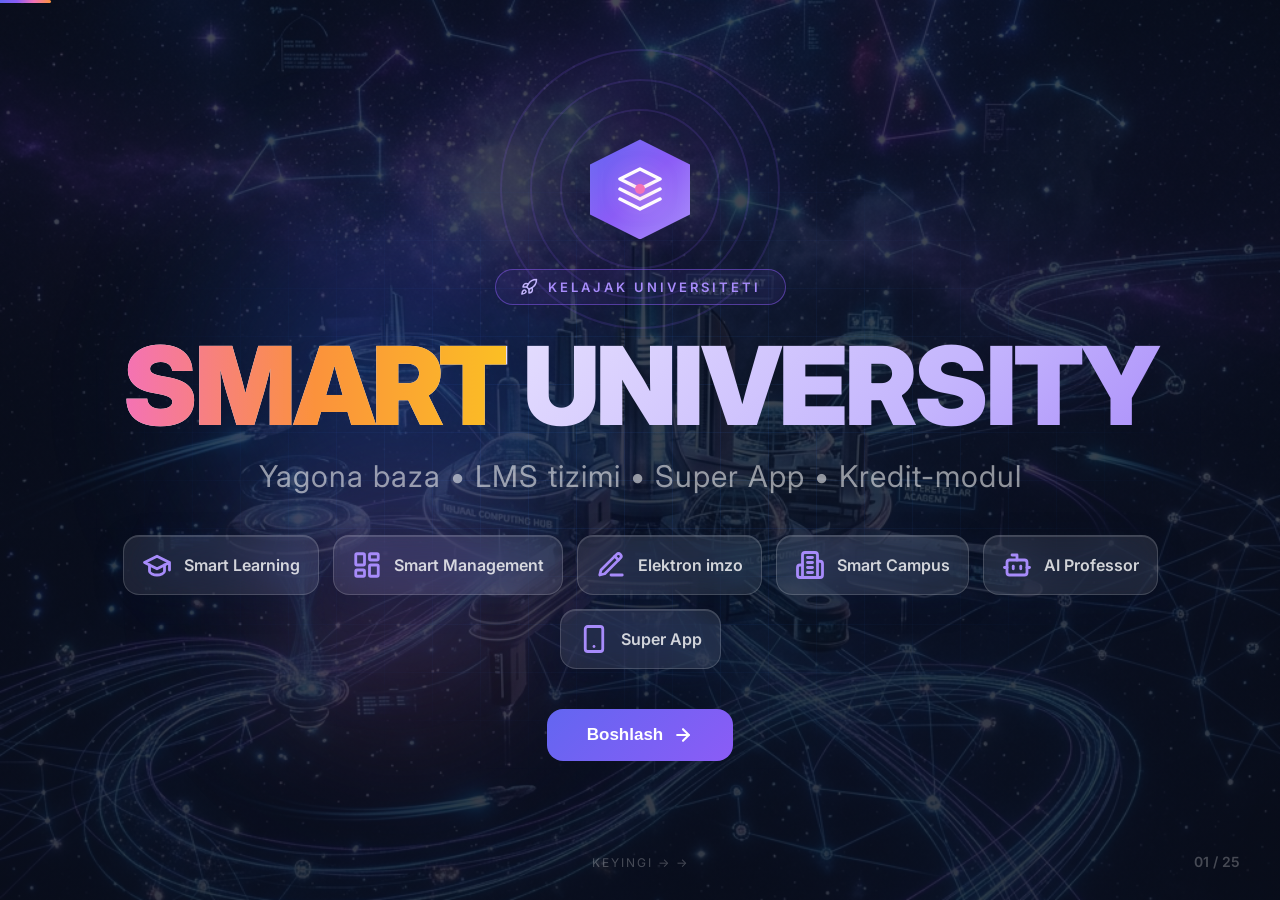
==== commit 1b47fd4d: "style: Didox panellarini va kontentini kattalashtirish (Slide 4)" ====
--- a/index.html
+++ b/index.html
@@ -4,7 +4,7 @@
 <head>
   <meta charset="UTF-8">
   <meta name="viewport" content="width=device-width, initial-scale=1.0">
-  <title>NOVA AI UNIVERSITY — Smart Universitet</title>
+  <title>SMART UNIVERSITY — Smart Universitet</title>
   <link rel="stylesheet" href="style.css">
   <link rel="stylesheet" href="css/slide-learning.css">
   <link rel="stylesheet" href="css/slide-foundation.css">
@@ -69,7 +69,7 @@
         Kelajak Universiteti
       </div>
 
-      <h1 class="title hero-animate">NOVA <span class="ai">AI</span> UNIVERSITY</h1>
+      <h1 class="title hero-animate"><span class="ai">SMART</span> UNIVERSITY</h1>
       <p class="subtitle hero-animate">Yagona baza • LMS tizimi • Super App • Kredit-modul</p>
 
       <div class="features-row">
@@ -144,12 +144,17 @@
         </svg>
       </button>
     </div>
-  </div>
-
-
-  <!-- ===== SLIDE 2 — RAQAMLASHTIRISH HOLATI ===== -->
+  </div><!-- ===== SLIDE 2 — RAQAMLASHTIRISH HOLATI ===== -->
   <div class="slide slide-digit">
-    <div class="slide-title">Universitet bo'limlari hozir qanday holatda?</div>
+    <div class="slide-label digit-label">
+      <svg class="label-icon" viewBox="0 0 24 24" fill="none" stroke="currentColor" stroke-width="2" aria-hidden="true">
+        <path d="M12 20V10" />
+        <path d="M18 20V4" />
+        <path d="M6 20v-4" />
+      </svg>
+      Hozirgi holat
+    </div>
+    <div class="slide-title">Universitet bo‘limlarida ish jarayonlarining raqamlashtirilish holati</div>
     <p class="digit-intro">
       <span class="intro-platforms">
         <span class="sys-label sys-hemis">HEMIS</span>
@@ -174,14 +179,15 @@
           </div>
           <div class="tier-meta">
             <span class="tier-badge">Deyarli to'liq (90-100%)</span>
-            <span class="tier-range" data-pct="95">Yaxshi holatda</span>
+            <span class="tier-range" data-pct="95">Ijobiy</span>
           </div>
         </div>
         <div class="tier-meter">
           <div class="tier-meter-fill" data-width="95%"></div>
         </div>
         <h3 class="tier-depts">Kadrlar va Moliya bo'limi</h3>
-        <p class="tier-desc">Xodimlar bazasi va oylik hisob-kitoblari maxsus davlat dasturlarida to'liq elektron yuritiladi. Qog'oz deyarli ishlatilmaydi.</p>
+        <p class="tier-desc">Xodimlar bazasi va oylik hisob-kitoblari maxsus davlat dasturlarida to'liq elektron
+          yuritiladi. Qog'oz deyarli ishlatilmaydi.</p>
         <div class="tier-tags">
           <span>Kadrlar</span>
           <span>Buxgalteriya</span>
@@ -200,14 +206,15 @@
           </div>
           <div class="tier-meta">
             <span class="tier-badge">Qisman (60-80%)</span>
-            <span class="tier-range" data-pct="70">Yarim-yarim</span>
+            <span class="tier-range" data-pct="70">O`rta darajada </span>
           </div>
         </div>
         <div class="tier-meter">
           <div class="tier-meter-fill" data-width="70%"></div>
         </div>
         <h3 class="tier-depts">O'quv bo'limi va Devonxona</h3>
-        <p class="tier-desc">Dars jadvali va rasmiy xatlar uchun dasturlar (HEMIS, Ijro.uz) bor. Lekin talabalar arizalari va boshqa ichki ishlar hali ham qisman qog'ozda.</p>
+        <p class="tier-desc">Dars jadvali va rasmiy xatlar uchun dasturlar (HEMIS, Ijro.uz) bor. Lekin talabalar
+          arizalari va boshqa ichki ishlar hali ham qisman qog'ozda.</p>
         <div class="tier-tags">
           <span>HEMIS</span>
           <span>Hujjatlar</span>
@@ -226,14 +233,15 @@
           </div>
           <div class="tier-meta">
             <span class="tier-badge">Juda past (0-40%)</span>
-            <span class="tier-range" data-pct="25">Eski usulda</span>
+            <span class="tier-range" data-pct="25">Qoniqarsiz</span>
           </div>
         </div>
         <div class="tier-meter">
           <div class="tier-meter-fill" data-width="25%"></div>
         </div>
         <h3 class="tier-depts">Yotoqxona, Ombor va Reyting</h3>
-        <p class="tier-desc">Talabalarni yotoqxonaga joylashtirish, ombordagi jihozlar hisobi va xalqaro reyting ma'lumotlari deyarli to'liq qo'lda, qog'ozda yoki Excelda qilinadi.</p>
+        <p class="tier-desc">Talabalarni yotoqxonaga joylashtirish, ombordagi jihozlar hisobi va xalqaro reyting
+          ma'lumotlari deyarli to'liq qo'lda, qog'ozda yoki Excelda qilinadi.</p>
         <div class="tier-tags">
           <span>Yotoqxona (TTJ)</span>
           <span>Omborxona</span>
@@ -241,9 +249,273 @@
         </div>
       </div>
     </div>
-  </div>
-
-  <!-- ===== SLIDE 3 — MUAMMOLAR ===== -->
+  </div><!-- ===== SLIDE 10 — AMALDAGI JARAYONLAR ===== -->
+  <div class="slide slide-eco">
+    <div class="eco-bg" aria-hidden="true">
+      <div class="eco-orb eco-orb-1"></div>
+      <div class="eco-orb eco-orb-2"></div>
+    </div>
+
+    <div class="slide-label eco-label">
+      <svg class="label-icon" viewBox="0 0 24 24" fill="none" stroke="currentColor" stroke-width="2" aria-hidden="true">
+        <path d="M21 12a9 9 0 1 1-9-9c2.52 0 4.93 1 6.74 2.74L21 8" />
+        <path d="M21 3v5h-5" />
+      </svg>
+      Mavjud tizimlar
+    </div>
+    <h2 class="slide-title">Amaldagi jarayonlar</h2>
+    <p class="eco-intro"><strong>7 ta tizim</strong> mavjud — lekin bir-biriga ulanmagan fragmentatsiya</p>
+
+    <div class="ecosystem-grid">
+      <!-- HEMIS -->
+      <div class="eco-card" style="--card-idx: 0;">
+        <div class="eco-card-header">
+          <div class="eco-card-icon">
+            <svg viewBox="0 0 24 24" fill="none" stroke="currentColor" stroke-width="2">
+              <path d="M4 19.5v-15A2.5 2.5 0 0 1 6.5 2H20v20H6.5a2.5 2.5 0 0 1 0-5H20" />
+            </svg>
+          </div>
+          <span class="eco-card-badge">Alohida</span>
+        </div>
+        <h3 class="eco-card-title">HEMIS</h3>
+        <p class="eco-card-desc">O'quv jarayoni boshqaruvi, talabalar bazasi, baholar va davomat tizimi.</p>
+      </div>
+
+      <!-- Moodle -->
+      <div class="eco-card" style="--card-idx: 1;">
+        <div class="eco-card-header">
+          <div class="eco-card-icon">
+            <svg viewBox="0 0 24 24" fill="none" stroke="currentColor" stroke-width="2">
+              <path d="M22 10v6M2 10l10-5 10 5-10 5z" />
+            </svg>
+          </div>
+          <span class="eco-card-badge">Alohida</span>
+        </div>
+        <h3 class="eco-card-title">Moodle</h3>
+        <p class="eco-card-desc">Masofaviy ta'lim, elektron resurslar va topshiriqlar platformasi.</p>
+      </div>
+
+      <!-- EDO.IJRO -->
+      <div class="eco-card" style="--card-idx: 2;">
+        <div class="eco-card-header">
+          <div class="eco-card-icon">
+            <svg viewBox="0 0 24 24" fill="none" stroke="currentColor" stroke-width="2">
+              <path d="M14 2H6a2 2 0 0 0-2 2v16a2 2 0 0 0 2 2h12a2 2 0 0 0 2-2V8z" />
+              <polyline points="14 2 14 8 20 8" />
+            </svg>
+          </div>
+          <span class="eco-card-badge">Alohida</span>
+        </div>
+        <h3 class="eco-card-title">EDO.IJRO</h3>
+        <p class="eco-card-desc">Elektron hujjat aylanishi, rasmiy buyruqlar va xat-xabarlar tizimi.</p>
+      </div>
+
+      <!-- UzAsbo 2 -->
+      <div class="eco-card" style="--card-idx: 3;">
+        <div class="eco-card-header">
+          <div class="eco-card-icon">
+            <svg viewBox="0 0 24 24" fill="none" stroke="currentColor" stroke-width="2">
+              <rect width="20" height="14" x="2" y="5" rx="2" />
+              <path d="M2 10h20" />
+            </svg>
+          </div>
+          <span class="eco-card-badge">Alohida</span>
+        </div>
+        <h3 class="eco-card-title">UzAsbo 2</h3>
+        <p class="eco-card-desc">Buxgalteriya hisobi, moliyaviy amaliyotlar va ish haqi hisob-kitoblari.</p>
+      </div>
+
+      <!-- HRM Argos -->
+      <div class="eco-card" style="--card-idx: 4;">
+        <div class="eco-card-header">
+          <div class="eco-card-icon">
+            <svg viewBox="0 0 24 24" fill="none" stroke="currentColor" stroke-width="2">
+              <path d="M16 21v-2a4 4 0 0 0-4-4H6a4 4 0 0 0-4 4v2" />
+              <circle cx="9" cy="7" r="4" />
+            </svg>
+          </div>
+          <span class="eco-card-badge">Alohida</span>
+        </div>
+        <h3 class="eco-card-title">HRM Argos</h3>
+        <p class="eco-card-desc">Kadrlar hisobi, xodimlar ma'lumotlar bazasi va vakansiyalar boshqaruvi.</p>
+      </div>
+
+      <!-- OneID -->
+      <div class="eco-card" style="--card-idx: 5;">
+        <div class="eco-card-header">
+          <div class="eco-card-icon">
+            <svg viewBox="0 0 24 24" fill="none" stroke="currentColor" stroke-width="2">
+              <circle cx="12" cy="12" r="10" />
+              <path d="M12 2a14.5 14.5 0 0 0 0 20 14.5 14.5 0 0 0 0-20" />
+              <path d="M2 12h20" />
+            </svg>
+          </div>
+          <span class="eco-card-badge">Alohida</span>
+        </div>
+        <h3 class="eco-card-title">OneID</h3>
+        <p class="eco-card-desc">Yagona login tizimi, davlat elektron xizmatlariga kirish va autentifikatsiya.</p>
+      </div>
+
+      <!-- Email -->
+      <div class="eco-card" style="--card-idx: 6;">
+        <div class="eco-card-header">
+          <div class="eco-card-icon">
+            <svg viewBox="0 0 24 24" fill="none" stroke="currentColor" stroke-width="2">
+              <rect width="20" height="16" x="2" y="4" rx="2" />
+              <path d="m22 7-8.97 5.7a1.94 1.94 0 0 1-2.06 0L2 7" />
+            </svg>
+          </div>
+          <span class="eco-card-badge">Alohida</span>
+        </div>
+        <h3 class="eco-card-title">Email</h3>
+        <p class="eco-card-desc">Korporativ elektron pochta tizimi va tashqi aloqalar kanali.</p>
+      </div>
+    </div>
+
+    <div class="eco-warning">
+      <svg viewBox="0 0 24 24" fill="none" stroke="currentColor" stroke-width="2">
+        <path d="m21.73 18-8-14a2 2 0 0 0-3.48 0l-8 14A2 2 0 0 0 4 21h16a2 2 0 0 0 1.73-3" />
+        <path d="M12 9v4" />
+        <path d="M12 17h.01" />
+      </svg>
+      7 ta tizim — lekin bir-biriga ULANMAGAN!
+    </div>
+    <div class="eco-footer">
+      <span class="eco-chip">Fragmentatsiya</span>
+      <span class="eco-chip">Qo'lda integratsiya</span>
+      <span class="eco-chip">SMART yechimi</span>
+    </div>
+  </div><!-- ===== SLIDE 11 — DIDOX ELEKTRON IMZO ===== -->
+  <div class="slide slide-didox">
+    <div class="didox-bg" aria-hidden="true">
+      <div class="didox-orb didox-orb-1"></div>
+      <div class="didox-orb didox-orb-2"></div>
+
+    </div>
+
+    <div class="slide-label didox-label">
+      <svg class="label-icon" viewBox="0 0 24 24" fill="none" stroke="currentColor" stroke-width="2" aria-hidden="true">
+        <path d="M14 2H6a2 2 0 0 0-2 2v16a2 2 0 0 0 2 2h12a2 2 0 0 0 2-2V8z" />
+        <polyline points="14 2 14 8 20 8" />
+        <path d="m9 15 2 2 4-4" />
+      </svg>
+      Alohida tizim
+    </div>
+    <h2 class="slide-title">Didox — elektron imzo</h2>
+    <p class="didox-intro">Universitet <strong>shartnomalari</strong> uchun alohida tizim ichida <strong>elektron
+        imzo</strong> beriladi — SMART SuperApp dan mustaqil, lekin integratsiyalangan <strong>Didox</strong> sahifasi
+      orqali.</p>
+
+    <div class="didox-layout">
+      <div class="didox-hero">
+        <div class="didox-brand">
+          <div class="didox-logo">
+            <svg viewBox="0 0 24 24" fill="none" stroke="currentColor" stroke-width="2" aria-hidden="true">
+              <path d="M12 22s8-4 8-10V5l-8-3-8 3v7c0 6 8 10 8 10z" />
+              <path d="m9 12 2 2 4-4" />
+            </svg>
+          </div>
+          <div class="didox-brand-text">
+            <h3>DIDOX</h3>
+            <p>Shartnoma va hujjatlar elektron imzosi</p>
+          </div>
+        </div>
+
+        <div class="didox-badge-row">
+          <span class="didox-badge">Alohida sahifa</span>
+          <span class="didox-badge alt">E-imzo tizimi</span>
+          <span class="didox-badge">Universitet shartnomalari</span>
+        </div>
+
+        <p class="didox-desc">Talaba, xodim va hamkorlar bilan tuziladigan shartnomalar alohida Didox modulida
+          imzolanadi. Qog'ozsiz jarayon, qonuniy kuchga ega arxiv va to'liq audit izi saqlanadi.</p>
+
+        <div class="didox-flow">
+          <div class="didox-step">
+            <div class="didox-step-icon"><svg viewBox="0 0 24 24" fill="none" stroke="currentColor" stroke-width="2">
+                <path d="M14 2H6a2 2 0 0 0-2 2v16a2 2 0 0 0 2 2h12a2 2 0 0 0 2-2V8z" />
+                <polyline points="14 2 14 8 20 8" />
+              </svg></div>
+            <span>Shartnoma</span>
+          </div>
+          <span class="didox-arrow" aria-hidden="true">→</span>
+          <div class="didox-step">
+            <div class="didox-step-icon"><svg viewBox="0 0 24 24" fill="none" stroke="currentColor" stroke-width="2">
+                <path d="M12 22s8-4 8-10V5l-8-3-8 3v7c0 6 8 10 8 10z" />
+                <path d="m9 12 2 2 4-4" />
+              </svg></div>
+            <span>E-imzo</span>
+          </div>
+          <span class="didox-arrow" aria-hidden="true">→</span>
+          <div class="didox-step">
+            <div class="didox-step-icon"><svg viewBox="0 0 24 24" fill="none" stroke="currentColor" stroke-width="2">
+                <path d="M22 19a2 2 0 0 1-2 2H4a2 2 0 0 1-2-2V5a2 2 0 0 1 2-2h5l2 3h9a2 2 0 0 1 2 2z" />
+              </svg></div>
+            <span>Arxiv</span>
+          </div>
+        </div>
+      </div>
+
+      <div class="didox-cards">
+        <article class="didox-card didox-card-1">
+          <div class="didox-card-head">
+            <div class="didox-card-icon"><svg viewBox="0 0 24 24" fill="none" stroke="currentColor" stroke-width="2">
+                <path d="M22 10v6M2 10l10-5 10 5-10 5z" />
+                <path d="M6 12v5c3.3 0 6-1.3 6-3v-5" />
+              </svg></div>
+            <h4>Talaba shartnomalari</h4>
+          </div>
+          <p>O'qish shartnomasi, kontrakt va qo'shimcha kelishuvlar — onlayn imzolanadi.</p>
+        </article>
+        <article class="didox-card didox-card-2">
+          <div class="didox-card-head">
+            <div class="didox-card-icon"><svg viewBox="0 0 24 24" fill="none" stroke="currentColor" stroke-width="2">
+                <path d="M16 21v-2a4 4 0 0 0-4-4H6a4 4 0 0 0-4 4v2" />
+                <circle cx="9" cy="7" r="4" />
+              </svg></div>
+            <h4>Xodimlar hujjatlari</h4>
+          </div>
+          <p>Mehnat shartnomasi, buyruq va ichki hujjatlar — elektron imzo bilan tasdiqlanadi.</p>
+        </article>
+        <article class="didox-card didox-card-3">
+          <div class="didox-card-head">
+            <div class="didox-card-icon"><svg viewBox="0 0 24 24" fill="none" stroke="currentColor" stroke-width="2">
+                <path d="M16 21v-2a4 4 0 0 0-4-4H6a4 4 0 0 0-4 4v2" />
+                <path d="M22 21v-2a4 4 0 0 0-3-3.87" />
+                <path d="M16 3.13a4 4 0 0 1 0 7.75" />
+              </svg></div>
+            <h4>Hamkorlik kelishuvlari</h4>
+          </div>
+          <p>Tashqi hamkorlar bilan tuzilgan shartnomalar — xavfsiz va tez imzolanadi.</p>
+        </article>
+      </div>
+    </div>
+
+    <div class="didox-footer">
+      <div class="didox-chip">
+        <svg viewBox="0 0 24 24" fill="none" stroke="currentColor" stroke-width="2">
+          <path d="M10 13a5 5 0 0 0 7.54.54l3-3a5 5 0 0 0-7.07-7.07l-1.72 1.71" />
+          <path d="M14 11a5 5 0 0 0-7.54-.54l-3 3a5 5 0 0 0 7.07 7.07l1.71-1.71" />
+        </svg>
+        SMART bilan integratsiya
+      </div>
+      <div class="didox-chip">
+        <svg viewBox="0 0 24 24" fill="none" stroke="currentColor" stroke-width="2">
+          <rect width="18" height="11" x="3" y="11" rx="2" ry="2" />
+          <path d="M7 11V7a5 5 0 0 1 10 0v4" />
+        </svg>
+        Qonuniy e-imzo standarti
+      </div>
+      <div class="didox-chip">
+        <svg viewBox="0 0 24 24" fill="none" stroke="currentColor" stroke-width="2">
+          <path d="M14 2H6a2 2 0 0 0-2 2v16a2 2 0 0 0 2 2h12a2 2 0 0 0 2-2V8z" />
+          <polyline points="14 2 14 8 20 8" />
+          <line x1="16" x2="8" y1="13" y2="13" />
+        </svg>
+        Audit log va arxiv
+      </div>
+    </div>
+  </div><!-- ===== SLIDE 3 — MUAMMOLAR ===== -->
   <div class="slide slide-problems">
     <div class="slide-label problems-label">
       <svg class="label-icon" viewBox="0 0 24 24" fill="none" stroke="currentColor" stroke-width="2" aria-hidden="true">
@@ -255,7 +527,8 @@
     </div>
     <div class="slide-title">Raqamlashtirilmagan asosiy kamchiliklar</div>
     <p class="problems-intro">O'zbekiston universitetlarida tizimlar bor, lekin ko'p muhim jarayon hali ham
-      <strong>qo'lda, Excel yoki qog'ozda</strong> yuritiladi.</p>
+      <strong>qo'lda, Excel yoki qog'ozda</strong> yuritiladi.
+    </p>
 
     <div class="problem-grid">
       <div class="problem-card">
@@ -268,7 +541,10 @@
         </div>
         <div class="problem-card-body">
           <h3 class="p-title">Tizimlararo integratsiyaning yo'qligi</h3>
-          <p class="p-desc"><span class="sys-label sys-hemis">HEMIS</span>, <span class="sys-label sys-moodle">Moodle</span>, <span class="sys-label sys-edo">EDO</span> va <span class="sys-label sys-didox">Didox.uz</span> kabi platformalar o'zaro bog'lanmagan bo'lib, ma'lumotlarni biridan ikkinchisiga xodimlar qo'lda o'tkazishga majbur.</p>
+          <p class="p-desc"><span class="sys-label sys-hemis">HEMIS</span>, <span
+              class="sys-label sys-moodle">Moodle</span>, <span class="sys-label sys-edo">EDO</span> va <span
+              class="sys-label sys-didox">Didox.uz</span> kabi platformalar o'zaro bog'lanmagan bo'lib, ma'lumotlarni
+            biridan ikkinchisiga xodimlar qo'lda o'tkazishga majbur.</p>
         </div>
       </div>
 
@@ -284,7 +560,8 @@
         </div>
         <div class="problem-card-body">
           <h3 class="p-title">Ortiqcha qog'ozbozlik</h3>
-          <p class="p-desc">Buyruq, shartnoma va arizalar hali ham qog'ozda imzolanadi. Elektron tizimlar bo'lsa-da, ichki jarayonlar uzoq davom etadi.</p>
+          <p class="p-desc">Buyruq, shartnoma va arizalar hali ham qog'ozda imzolanadi. Elektron tizimlar bo'lsa-da,
+            ichki jarayonlar uzoq davom etadi.</p>
         </div>
       </div>
 
@@ -300,7 +577,8 @@
         </div>
         <div class="problem-card-body">
           <h3 class="p-title">Tahlil va reytinglarning avtomatlashtirilmaganligi</h3>
-          <p class="p-desc">Rahbariyat uchun universitet faoliyatini real vaqtda ko'rsatuvchi yagona tahlil paneli (dashboard) mavjud emas. Reyting va KPI ko'rsatkichlari Excel jadvallarida qo'lda yig'iladi.</p>
+          <p class="p-desc">Rahbariyat uchun universitet faoliyatini real vaqtda ko'rsatuvchi yagona tahlil paneli
+            (dashboard) mavjud emas. Reyting va KPI ko'rsatkichlari Excel jadvallarida qo'lda yig'iladi.</p>
         </div>
       </div>
 
@@ -314,7 +592,8 @@
         </div>
         <div class="problem-card-body">
           <h3 class="p-title">Ma'lumotlar xavfsizligi zaif</h3>
-          <p class="p-desc">Talaba va xodimlarning shaxsiy ma'lumotlari yetarlicha himoyalanmagan, kiberxavfsizlik choralari sust.</p>
+          <p class="p-desc">Talaba va xodimlarning shaxsiy ma'lumotlari yetarlicha himoyalanmagan, kiberxavfsizlik
+            choralari sust.</p>
         </div>
       </div>
 
@@ -328,7 +607,8 @@
         </div>
         <div class="problem-card-body">
           <h3 class="p-title">Talaba xizmatlari raqamlashtirilmaganligi</h3>
-          <p class="p-desc">Yotoqxona, to'lovlar va navbatlar hali ham qog'ozda yoki qo'lda yuritiladi. Talabalar uchun yagona mobil ilova yo'q.</p>
+          <p class="p-desc">Yotoqxona, to'lovlar va navbatlar hali ham qog'ozda yoki qo'lda yuritiladi. Talabalar uchun
+            yagona mobil ilova yo'q.</p>
         </div>
       </div>
 
@@ -344,7 +624,8 @@
         </div>
         <div class="problem-card-body">
           <h3 class="p-title">O'qituvchilar yuklamalari murakkabligi</h3>
-          <p class="p-desc">Dars soatlari, talabalar baholari va ilmiy ishlar alohida-alohida. O'qituvchilar hammasini turli tizimlarda qo'lda yuritishga majbur.</p>
+          <p class="p-desc">Dars soatlari, talabalar baholari va ilmiy ishlar alohida-alohida. O'qituvchilar hammasini
+            turli tizimlarda qo'lda yuritishga majbur.</p>
         </div>
       </div>
 
@@ -358,7 +639,8 @@
         </div>
         <div class="problem-card-body">
           <h3 class="p-title">Qabul haqida yagona baza yo'q</h3>
-          <p class="p-desc">Abituriyentlar arizalar va qabul ma'lumotlari tarqoq. Kim qabul qilindi, qaysi hujjat yetishmaydi — bular telegram va qog'ozlarda yuritiladi.</p>
+          <p class="p-desc">Abituriyentlar arizalar va qabul ma'lumotlari tarqoq. Kim qabul qilindi, qaysi hujjat
+            yetishmaydi — bular telegram va qog'ozlarda yuritiladi.</p>
         </div>
       </div>
 
@@ -374,13 +656,12 @@
         </div>
         <div class="problem-card-body">
           <h3 class="p-title">Murojaatlar bilan ishlash tizimsiz</h3>
-          <p class="p-desc">Abituriyent, ota-ona va hamkorlar murojaatlari yagona markazda ro'yxatga olinmaydi, ko'plab savollar Excel va qo'ng'iroqlarda yo'qoladi.</p>
-        </div>
-      </div>
-    </div>
-  </div>
-
-  <!-- ===== SLIDE 4 — STRATEGIK MAQSAD ===== -->
+          <p class="p-desc">Abituriyent, ota-ona va hamkorlar murojaatlari yagona markazda ro'yxatga olinmaydi, ko'plab
+            savollar Excel va qo'ng'iroqlarda yo'qoladi.</p>
+        </div>
+      </div>
+    </div>
+  </div><!-- ===== SLIDE 4 — STRATEGIK MAQSAD ===== -->
   <div class="slide slide-strategy">
     <div class="strategy-bg" aria-hidden="true">
       <div class="strategy-orb strategy-orb-1"></div>
@@ -390,7 +671,7 @@
 
     <div class="slide-label strategy-label">
       <svg class="label-icon" viewBox="0 0 24 24" fill="none" stroke="currentColor" stroke-width="2" aria-hidden="true">
-        <circle cx="12" cy="12" r="10" />
+        <circle cx="12" cy="12" r="10" />F
         <circle cx="12" cy="12" r="6" />
         <circle cx="12" cy="12" r="2" />
       </svg>
@@ -421,7 +702,7 @@
             <path d="M2 17l10 5 10-5" />
             <path d="M2 12l10 5 10-5" />
           </svg>
-          <span class="hub-name">NOVA AI</span>
+          <span class="hub-name">SMART </span>
           <span class="hub-sub">Yagona baza</span>
         </div>
       </div>
@@ -471,697 +752,7 @@
         </div>
       </div>
     </div>
-  </div>
-
-  <!-- ===== SLIDE 5 — BOSHQARUV MODULLARI (DASHBOARD) ===== -->
-  <div class="slide slide-management">
-    <div class="mgmt-bg" aria-hidden="true">
-      <div class="mgmt-orb mgmt-orb-1"></div>
-      <div class="mgmt-orb mgmt-orb-2"></div>
-    </div>
-
-    <div class="slide-label mgmt-label">
-      <svg class="label-icon" viewBox="0 0 24 24" fill="none" stroke="currentColor" stroke-width="2" aria-hidden="true">
-        <rect x="3" y="3" width="7" height="9" rx="1" />
-        <rect x="14" y="3" width="7" height="5" rx="1" />
-        <rect x="14" y="12" width="7" height="9" rx="1" />
-        <rect x="3" y="16" width="7" height="5" rx="1" />
-      </svg>
-      Tizim tarkibi
-    </div>
-    <h2 class="slide-title">Boshqaruv modullari</h2>
-    <p class="mgmt-intro">Universitet faoliyatini to'liq qamrab oluvchi <strong>11 ta mustaqil modul</strong> yagona integratsion platformada birlashadi.</p>
-
-    <div class="mgmt-dashboard">
-      <!-- 1-Ustun: O'quv jarayoni va reyting -->
-      <div class="mgmt-col">
-        <div class="mgmt-col-header text-purple">
-          <span class="mgmt-col-dot dot-purple"></span>
-          O'quv jarayoni va reyting
-        </div>
-        <div class="mgmt-col-grid">
-          <div class="mgmt-card">
-            <div class="mgmt-card-top">
-              <div class="mgmt-card-icon bg-purple-low">
-                <svg viewBox="0 0 24 24" fill="none" stroke="currentColor" stroke-width="2" aria-hidden="true">
-                  <path d="M6 22V4a2 2 0 0 1 2-2h8a2 2 0 0 1 2 2v18Z"/>
-                  <path d="M6 12H4a2 2 0 0 0-2 2v6a2 2 0 0 0 2 2h2"/>
-                  <path d="M18 9h2a2 2 0 0 1 2 2v9a2 2 0 0 1-2 2h-2"/>
-                </svg>
-              </div>
-              <h4>Kafedralar va dars yuklamasi</h4>
-            </div>
-            <p>O'qituvchilarning dars soatlari va dars jadvallarini taqsimlash</p>
-          </div>
-          <div class="mgmt-card">
-            <div class="mgmt-card-top">
-              <div class="mgmt-card-icon bg-purple-low">
-                <svg viewBox="0 0 24 24" fill="none" stroke="currentColor" stroke-width="2" aria-hidden="true">
-                  <circle cx="12" cy="12" r="10"/>
-                  <circle cx="12" cy="12" r="6"/>
-                  <circle cx="12" cy="12" r="2"/>
-                </svg>
-              </div>
-              <h4>O'qituvchilar reytingi (KPI)</h4>
-            </div>
-            <p>Professor-o'qituvchilar ish faoliyatini baholash va reytingi</p>
-          </div>
-          <div class="mgmt-card">
-            <div class="mgmt-card-top">
-              <div class="mgmt-card-icon bg-purple-low">
-                <svg viewBox="0 0 24 24" fill="none" stroke="currentColor" stroke-width="2" aria-hidden="true">
-                  <path d="M22 10v6M2 10l10-5 10 5-10 5z"/>
-                  <path d="M6 12v5c0 1.7 3.3 3 6 3s6-1.3 6-3v-5"/>
-                </svg>
-              </div>
-              <h4>Bitiruvchilar bandligi</h4>
-            </div>
-            <p>Bitiruvchilar ish joylarini kuzatish va karyera tahlili</p>
-          </div>
-          <div class="mgmt-card">
-            <div class="mgmt-card-top">
-              <div class="mgmt-card-icon bg-purple-low">
-                <svg viewBox="0 0 24 24" fill="none" stroke="currentColor" stroke-width="2" aria-hidden="true">
-                  <path d="M16 4h2a2 2 0 0 1 2 2v14a2 2 0 0 1-2 2H6a2 2 0 0 1-2-2V6a2 2 0 0 1 2-2h2"/>
-                  <rect width="8" height="4" x="8" y="2" rx="1"/>
-                  <path d="m9 14 2 2 4-4"/>
-                </svg>
-              </div>
-              <h4>Onlayn arizalar</h4>
-            </div>
-            <p>Talabalar va xodimlardan onlayn arizalar, ma'lumotnomalar olish</p>
-          </div>
-        </div>
-      </div>
-
-      <!-- 2-Ustun: Moliya, kadrlar va xo'jalik -->
-      <div class="mgmt-col">
-        <div class="mgmt-col-header text-blue">
-          <span class="mgmt-col-dot dot-blue"></span>
-          Moliya, kadrlar va xo'jalik
-        </div>
-        <div class="mgmt-col-grid">
-          <div class="mgmt-card">
-            <div class="mgmt-card-top">
-              <div class="mgmt-card-icon bg-blue-low">
-                <svg viewBox="0 0 24 24" fill="none" stroke="currentColor" stroke-width="2" aria-hidden="true">
-                  <path d="M12 2v20M17 5H9.5a3.5 3.5 0 0 0 0 7h5a3.5 3.5 0 0 1 0 7H6"/>
-                </svg>
-              </div>
-              <h4>Byudjet va moliya</h4>
-            </div>
-            <p>Universitet daromadlari va xarajatlarini hisobga olish</p>
-          </div>
-          <div class="mgmt-card">
-            <div class="mgmt-card-top">
-              <div class="mgmt-card-icon bg-blue-low">
-                <svg viewBox="0 0 24 24" fill="none" stroke="currentColor" stroke-width="2" aria-hidden="true">
-                  <path d="M16 21v-2a4 4 0 0 0-4-4H6a4 4 0 0 0-4 4v2"/>
-                  <circle cx="9" cy="7" r="4"/>
-                  <path d="M22 21v-2a4 4 0 0 0-3-3.87"/>
-                  <path d="M16 3.13a4 4 0 0 1 0 7.75"/>
-                </svg>
-              </div>
-              <h4>Kadrlar (HR) boshqaruvi</h4>
-            </div>
-            <p>Xodimlarning shaxsiy ishlari, buyruqlari va shtat jadvalleri</p>
-          </div>
-          <div class="mgmt-card">
-            <div class="mgmt-card-top">
-              <div class="mgmt-card-icon bg-blue-low">
-                <svg viewBox="0 0 24 24" fill="none" stroke="currentColor" stroke-width="2" aria-hidden="true">
-                  <path d="M14.7 6.3a1 1 0 0 0 0 1.4l1.6 1.6a1 1 0 0 0 1.4 0l3.77-3.77a6 6 0 0 1-7.94 7.94l-6.91 6.91a2.12 2.12 0 0 1-3-3l6.91-6.91a6 6 0 0 1 7.94-7.94l-3.76 3.76z"/>
-                </svg>
-              </div>
-              <h4>Bino va jihozlar nazorati</h4>
-            </div>
-            <p>Auditoriyalar, omborlar, kompyuterlar va jihozlar hisobi</p>
-          </div>
-          <div class="mgmt-card">
-            <div class="mgmt-card-top">
-              <div class="mgmt-card-icon bg-blue-low">
-                <svg viewBox="0 0 24 24" fill="none" stroke="currentColor" stroke-width="2" aria-hidden="true">
-                  <path d="M20 20a2 2 0 0 0 2-2V8a2 2 0 0 0-2-2h-7.9a2 2 0 0 1-1.69-.9L9.6 3.9A2 2 0 0 0 7.93 3H4a2 2 0 0 0-2 2v13a2 2 0 0 0 2 2Z"/>
-                </svg>
-              </div>
-              <h4>Ilmiy loyihalar (Grantlar)</h4>
-            </div>
-            <p>Ilmiy grantlar, startaplar va tadqiqot loyihalarini kuzatish</p>
-          </div>
-        </div>
-      </div>
-
-      <!-- 3-Ustun: Tahlil va raqamli hujjatlar -->
-      <div class="mgmt-col">
-        <div class="mgmt-col-header text-emerald">
-          <span class="mgmt-col-dot dot-emerald"></span>
-          Tahlil va raqamli hujjatlar
-        </div>
-        <div class="mgmt-col-grid">
-          <div class="mgmt-card card-featured">
-            <div class="mgmt-card-top">
-              <div class="mgmt-card-icon bg-emerald-low">
-                <svg viewBox="0 0 24 24" fill="none" stroke="currentColor" stroke-width="2" aria-hidden="true">
-                  <path d="M10 13a5 5 0 0 0 7.54.54l3-3a5 5 0 0 0-7.07-7.07l-1.72 1.71"/>
-                  <path d="M14 11a5 5 0 0 0-7.54-.54l-3 3a5 5 0 0 0 7.07 7.07l1.71-1.71"/>
-                </svg>
-              </div>
-              <h4>Yagona ma'lumotlar bazasi</h4>
-            </div>
-            <p>HEMIS, Moodle va boshqa tizimlarni birlashtiruvchi yagona yadro</p>
-          </div>
-          <div class="mgmt-card">
-            <div class="mgmt-card-top">
-              <div class="mgmt-card-icon bg-emerald-low">
-                <svg viewBox="0 0 24 24" fill="none" stroke="currentColor" stroke-width="2" aria-hidden="true">
-                  <path d="M14 2H6a2 2 0 0 0-2 2v16a2 2 0 0 0 2 2h12a2 2 0 0 0 2-2V8z"/>
-                  <path d="M14 2v6h6"/>
-                  <path d="M16 13H8"/>
-                  <path d="M16 17H8"/>
-                  <path d="M10 9H8"/>
-                </svg>
-              </div>
-              <h4>Hujjatlar (Qog'ozsiz EDMS)</h4>
-            </div>
-            <p>Ichki buyruqlar, bayonnomalar va xatlarni onlayn almashish</p>
-          </div>
-          <div class="mgmt-card">
-            <div class="mgmt-card-top">
-              <div class="mgmt-card-icon bg-emerald-low">
-                <svg viewBox="0 0 24 24" fill="none" stroke="currentColor" stroke-width="2" aria-hidden="true">
-                  <path d="M3 3v18h18M18 17V9M13 17V5M8 17v-3"/>
-                </svg>
-              </div>
-              <h4>Rektorat tahliliy paneli</h4>
-            </div>
-            <p>Universitetdagi barcha jarayonlarni onlayn ko'rsatuvchi yagona dashboard</p>
-          </div>
-        </div>
-      </div>
-    </div>
-  </div>
-
-  <!-- ===== SLIDE 6 — SMART CAMPUS ===== -->
-  <div class="slide slide-campus">
-    <div class="campus-bg" aria-hidden="true">
-      <div class="campus-orb campus-orb-1"></div>
-      <div class="campus-orb campus-orb-2"></div>
-    </div>
-
-    <div class="slide-label campus-label">
-      <svg class="label-icon" viewBox="0 0 24 24" fill="none" stroke="currentColor" stroke-width="2" aria-hidden="true">
-        <circle cx="12" cy="12" r="10" />
-        <path d="M12 2a14.5 14.5 0 0 0 0 20 14.5 14.5 0 0 0 0-20" />
-        <path d="M2 12h20" />
-      </svg>
-      Smart Campus
-    </div>
-    <h2 class="slide-title">Aqlli kampus modullari</h2>
-
-    <div class="campus-grid">
-      <div class="campus-card">
-        <div class="campus-card-img-wrapper">
-          <img class="campus-card-img" src="images/smart_entry.png" alt="Smart kirish" loading="lazy">
-        </div>
-        <div class="campus-card-body">
-          <div class="campus-card-icon"><svg viewBox="0 0 24 24" fill="none" stroke="currentColor" stroke-width="2">
-              <rect width="18" height="11" x="3" y="11" rx="2" />
-              <path d="M7 11V7a5 5 0 0 1 10 0v4" />
-            </svg></div>
-          <span>Smart kirish (FaceID/NFC/QR)</span>
-        </div>
-      </div>
-      <div class="campus-card">
-        <div class="campus-card-img-wrapper">
-          <img class="campus-card-img" src="images/iot_monitoring.png" alt="Aqlli monitoring IoT" loading="lazy">
-        </div>
-        <div class="campus-card-body">
-          <div class="campus-card-icon"><svg viewBox="0 0 24 24" fill="none" stroke="currentColor" stroke-width="2">
-              <path d="M4.9 19.1C1 15.2 1 8.8 4.9 4.9" />
-              <path d="M7.8 16.2c-2.3-2.3-2.3-6.1 0-8.5" />
-              <circle cx="12" cy="12" r="2" />
-              <path d="M16.2 7.8c2.3 2.3 2.3 6.1 0 8.5" />
-              <path d="M19.1 4.9C23 8.8 23 15.1 19.1 19.1" />
-            </svg></div>
-          <span>Aqlli monitoring IoT</span>
-        </div>
-      </div>
-      <div class="campus-card">
-        <div class="campus-card-img-wrapper">
-          <img class="campus-card-img" src="images/smart_parking.png" alt="Smart parking tizimi" loading="lazy">
-        </div>
-        <div class="campus-card-body">
-          <div class="campus-card-icon"><svg viewBox="0 0 24 24" fill="none" stroke="currentColor" stroke-width="2">
-              <rect width="18" height="18" x="3" y="3" rx="2" />
-              <path d="M9 17V7h4v10" />
-              <path d="M9 11h4" />
-            </svg></div>
-          <span>Smart parking tizimi</span>
-        </div>
-      </div>
-      <div class="campus-card">
-        <div class="campus-card-img-wrapper">
-          <img class="campus-card-img" src="images/ai_surveillance.png" alt="AI video kuzatuv" loading="lazy">
-        </div>
-        <div class="campus-card-body">
-          <div class="campus-card-icon"><svg viewBox="0 0 24 24" fill="none" stroke="currentColor" stroke-width="2">
-              <path d="m16 13 5.223 3.482a.5.5 0 0 0 .777-.416V7.87a.5.5 0 0 0-.752-.432L16 10.5" />
-              <rect x="2" y="6" width="14" height="12" rx="2" />
-            </svg></div>
-          <span>AI video kuzatuv</span>
-        </div>
-      </div>
-      <div class="campus-card">
-        <div class="campus-card-img-wrapper">
-          <img class="campus-card-img" src="images/smart_location.png" alt="Smart Location" loading="lazy">
-        </div>
-        <div class="campus-card-body">
-          <div class="campus-card-icon"><svg viewBox="0 0 24 24" fill="none" stroke="currentColor" stroke-width="2">
-              <path d="M20 10c0 6-8 12-8 12s-8-6-8-12a8 8 0 0 1 16 0Z" />
-              <circle cx="12" cy="10" r="3" />
-            </svg></div>
-          <span>Smart Location</span>
-        </div>
-      </div>
-      <div class="campus-card">
-        <div class="campus-card-img-wrapper">
-          <img class="campus-card-img" src="images/temp_monitoring.png" alt="IoT harorat monitoringi" loading="lazy">
-        </div>
-        <div class="campus-card-body">
-          <div class="campus-card-icon"><svg viewBox="0 0 24 24" fill="none" stroke="currentColor" stroke-width="2">
-              <path d="M14 4v10.54a4 4 0 1 1-4 0V4a2 2 0 0 1 4 0Z" />
-            </svg></div>
-          <span>IoT harorat monitoringi</span>
-        </div>
-      </div>
-      <div class="campus-card">
-        <div class="campus-card-img-wrapper">
-          <img class="campus-card-img" src="images/smart_transport.png" alt="Real-time transport" loading="lazy">
-        </div>
-        <div class="campus-card-body">
-          <div class="campus-card-icon"><svg viewBox="0 0 24 24" fill="none" stroke="currentColor" stroke-width="2">
-              <path d="M8 6v6" />
-              <path d="M15 6v6" />
-              <path d="M2 12h19.6" />
-              <path d="M18 18h3s.5-1 0-2-2-2-2-2" />
-              <path d="M3 18h3s-.5-1 0-2 2-2 2-2" />
-            </svg></div>
-          <span>Real-time transport</span>
-        </div>
-      </div>
-      <div class="campus-card">
-        <div class="campus-card-img-wrapper">
-          <img class="campus-card-img" src="images/sos_emergency.png" alt="Favqulodda SOS tizimi" loading="lazy">
-        </div>
-        <div class="campus-card-body">
-          <div class="campus-card-icon campus-card-alert"><svg viewBox="0 0 24 24" fill="none" stroke="currentColor"
-              stroke-width="2">
-              <path d="m21.73 18-8-14a2 2 0 0 0-3.48 0l-8 14A2 2 0 0 0 4 21h16a2 2 0 0 0 1.73-3Z" />
-              <path d="M12 9v4" />
-              <path d="M12 17h.01" />
-            </svg></div>
-          <span>Favqulodda SOS tizimi</span>
-        </div>
-      </div>
-      <div class="campus-card">
-        <div class="campus-card-img-wrapper">
-          <img class="campus-card-img" src="images/event_management.png" alt="Smart event management" loading="lazy">
-        </div>
-        <div class="campus-card-body">
-          <div class="campus-card-icon"><svg viewBox="0 0 24 24" fill="none" stroke="currentColor" stroke-width="2">
-              <rect width="18" height="18" x="3" y="4" rx="2" />
-              <path d="M16 2v4" />
-              <path d="M8 2v4" />
-              <path d="M3 10h18" />
-            </svg></div>
-          <span>Smart event management</span>
-        </div>
-      </div>
-      <div class="campus-card">
-        <div class="campus-card-img-wrapper">
-          <img class="campus-card-img" src="images/digital_id.png" alt="Raqamli identifikatsiya" loading="lazy">
-        </div>
-        <div class="campus-card-body">
-          <div class="campus-card-icon"><svg viewBox="0 0 24 24" fill="none" stroke="currentColor" stroke-width="2">
-              <rect width="20" height="14" x="2" y="5" rx="2" />
-              <path d="M2 10h20" />
-            </svg></div>
-          <span>Raqamli identifikatsiya</span>
-        </div>
-      </div>
-    </div>
-  </div>
-
-
-
-  <!-- ===== SLIDE 7 — AI & SUPERAPP ===== -->
-  <div class="slide slide-ai">
-    <div class="ai-bg" aria-hidden="true">
-      <div class="ai-orb ai-orb-1"></div>
-      <div class="ai-orb ai-orb-2"></div>
-      <div class="ai-orb ai-orb-3"></div>
-    </div>
-
-    <div class="slide-label ai-label">
-      <svg class="label-icon" viewBox="0 0 24 24" fill="none" stroke="currentColor" stroke-width="2" aria-hidden="true">
-        <path d="M12 8V4H8" />
-        <rect width="16" height="12" x="4" y="8" rx="2" />
-        <path d="M2 14h2" />
-        <path d="M20 14h2" />
-        <path d="M15 13v2" />
-        <path d="M9 13v2" />
-      </svg>
-      AI &amp; SuperApp
-    </div>
-    <h2 class="slide-title">Sun'iy intellekt modullari</h2>
-
-    <p class="ai-intro">O'qitish, xavfsizlik va talaba hayoti — bitta <strong>SuperApp</strong> ichida</p>
-
-    <div class="ai-tags" aria-hidden="true">
-      <span>24/7 yordam</span>
-      <span>O'zbek tili</span>
-      <span>Real-vaqt</span>
-      <span>FaceID / QR</span>
-    </div>
-
-    <div class="ai-grid-wrap">
-      <div class="ai-group">
-        <div class="ai-group-head">
-          <span class="ai-group-badge">AI</span>
-          <span class="ai-group-title">Sun'iy intellekt modullari</span>
-        </div>
-        <div class="ai-grid">
-          <div class="ai-card">
-            <div class="ai-card-img-wrapper">
-              <img class="ai-card-img" src="images/ai_professor.png" alt="AI Professor" loading="lazy">
-            </div>
-            <div class="ai-card-body">
-              <div class="ai-card-icon"><svg viewBox="0 0 24 24" fill="none" stroke="currentColor" stroke-width="2">
-                  <path d="M22 10v6M2 10l10-5 10 5-10 5z" />
-                  <path d="M6 12v5c0 1.7 3.3 3 6 3s6-1.3 6-3v-5" />
-                </svg></div>
-              <span>AI Professor</span>
-            </div>
-          </div>
-          <div class="ai-card">
-            <div class="ai-card-img-wrapper">
-              <img class="ai-card-img" src="images/ai_chatbot.png" alt="AI Chatbot" loading="lazy">
-            </div>
-            <div class="ai-card-body">
-              <div class="ai-card-icon"><svg viewBox="0 0 24 24" fill="none" stroke="currentColor" stroke-width="2">
-                  <path d="M21 15a2 2 0 0 1-2 2H7l-4 4V5a2 2 0 0 1 2-2h14a2 2 0 0 1 2 2z" />
-                </svg></div>
-              <span>AI Chatbot</span>
-            </div>
-          </div>
-          <div class="ai-card">
-            <div class="ai-card-img-wrapper">
-              <img class="ai-card-img" src="images/ai_plagiarism.png" alt="AI plagiat aniqlash" loading="lazy">
-            </div>
-            <div class="ai-card-body">
-              <div class="ai-card-icon"><svg viewBox="0 0 24 24" fill="none" stroke="currentColor" stroke-width="2">
-                  <circle cx="11" cy="11" r="8" />
-                  <path d="m21 21-4.3-4.3" />
-                </svg></div>
-              <span>AI plagiat aniqlash</span>
-            </div>
-          </div>
-          <div class="ai-card">
-            <div class="ai-card-img-wrapper">
-              <img class="ai-card-img" src="images/ai_career.png" alt="AI karera maslahat" loading="lazy">
-            </div>
-            <div class="ai-card-body">
-              <div class="ai-card-icon"><svg viewBox="0 0 24 24" fill="none" stroke="currentColor" stroke-width="2">
-                  <circle cx="12" cy="12" r="10" />
-                  <circle cx="12" cy="12" r="6" />
-                  <circle cx="12" cy="12" r="2" />
-                </svg></div>
-              <span>AI karera maslahat</span>
-            </div>
-          </div>
-          <div class="ai-card">
-            <div class="ai-card-img-wrapper">
-              <img class="ai-card-img" src="images/ai_security.png" alt="AI xavfsizlik analitikasi" loading="lazy">
-            </div>
-            <div class="ai-card-body">
-              <div class="ai-card-icon"><svg viewBox="0 0 24 24" fill="none" stroke="currentColor" stroke-width="2">
-                  <path d="M12 22s8-4 8-10V5l-8-3-8 3v7c0 6 8 10 8 10z" />
-                </svg></div>
-              <span>AI xavfsizlik analitikasi</span>
-            </div>
-          </div>
-          <div class="ai-card">
-            <div class="ai-card-img-wrapper">
-              <img class="ai-card-img" src="images/ai_knowledge.png" alt="AI universitet bilim bazasi" loading="lazy">
-            </div>
-            <div class="ai-card-body">
-              <div class="ai-card-icon"><svg viewBox="0 0 24 24" fill="none" stroke="currentColor" stroke-width="2">
-                  <path d="M4 19.5v-15A2.5 2.5 0 0 1 6.5 2H20v20H6.5a2.5 2.5 0 0 1 0-5H20" />
-                </svg></div>
-              <span>AI universitet bilim bazasi</span>
-            </div>
-          </div>
-        </div>
-      </div>
-
-      <div class="ai-group ai-group-app">
-        <div class="ai-group-head">
-          <span class="ai-group-badge ai-group-badge-app">App</span>
-          <span class="ai-group-title">SuperApp funksiyalari</span>
-        </div>
-        <div class="ai-grid ai-grid-app">
-          <div class="ai-card ai-card-app">
-            <div class="ai-card-img-wrapper">
-              <img class="ai-card-img" src="images/superapp_login.png" alt="SuperApp — QR/FaceID kirish" loading="lazy">
-            </div>
-            <div class="ai-card-body">
-              <div class="ai-card-icon"><svg viewBox="0 0 24 24" fill="none" stroke="currentColor" stroke-width="2">
-                  <rect width="14" height="20" x="5" y="2" rx="2" />
-                  <path d="M12 18h.01" />
-                </svg></div>
-              <span>SuperApp — QR/FaceID kirish</span>
-            </div>
-          </div>
-          <div class="ai-card ai-card-app">
-            <div class="ai-card-img-wrapper">
-              <img class="ai-card-img" src="images/shuttle_bus.png" alt="Shuttle avtobuslar" loading="lazy">
-            </div>
-            <div class="ai-card-body">
-              <div class="ai-card-icon"><svg viewBox="0 0 24 24" fill="none" stroke="currentColor" stroke-width="2">
-                  <path d="M8 6v6" />
-                  <path d="M15 6v6" />
-                  <path d="M2 12h19.6" />
-                  <path d="M18 18h3s.5-1 0-2-2-2-2-2" />
-                  <path d="M3 18h3s-.5-1 0-2 2-2 2-2" />
-                </svg></div>
-              <span>Shuttle avtobuslar</span>
-            </div>
-          </div>
-          <div class="ai-card ai-card-app">
-            <div class="ai-card-img-wrapper">
-              <img class="ai-card-img" src="images/financial_analysis.png" alt="Moliyaviy tahlil" loading="lazy">
-            </div>
-            <div class="ai-card-body">
-              <div class="ai-card-icon"><svg viewBox="0 0 24 24" fill="none" stroke="currentColor" stroke-width="2">
-                  <rect width="20" height="14" x="2" y="5" rx="2" />
-                  <path d="M2 10h20" />
-                </svg></div>
-              <span>Moliyaviy tahlil</span>
-            </div>
-          </div>
-          <div class="ai-card ai-card-app">
-            <div class="ai-card-img-wrapper">
-              <img class="ai-card-img" src="images/messenger_marketplace.png" alt="Messenger + Marketplace" loading="lazy">
-            </div>
-            <div class="ai-card-body">
-              <div class="ai-card-icon"><svg viewBox="0 0 24 24" fill="none" stroke="currentColor" stroke-width="2">
-                  <path d="M21 15a2 2 0 0 1-2 2H7l-4 4V5a2 2 0 0 1 2-2h14a2 2 0 0 1 2 2z" />
-                  <path d="M8 10h.01" />
-                  <path d="M12 10h.01" />
-                  <path d="M16 10h.01" />
-                </svg></div>
-              <span>Messenger + Marketplace</span>
-            </div>
-          </div>
-        </div>
-      </div>
-    </div>
-  </div>
-
-
-  <!-- ===== SLIDE 8 — SMART LEARNING ===== -->
-  <div class="slide slide-learning">
-    <div class="learning-bg" aria-hidden="true">
-      <div class="learning-orb learning-orb-1"></div>
-      <div class="learning-orb learning-orb-2"></div>
-      <div class="learning-orb learning-orb-3"></div>
-    </div>
-
-    <div class="slide-label learning-label">
-      <svg class="label-icon" viewBox="0 0 24 24" fill="none" stroke="currentColor" stroke-width="2" aria-hidden="true">
-        <path d="M22 10v6M2 10l10-5 10 5-10 5z" />
-        <path d="M6 12v5c3.3 0 6-1.3 6-3v-5" />
-      </svg>
-      Smart Learning
-    </div>
-    <h2 class="slide-title">O'quv jarayoni modullari</h2>
-
-    <p class="learning-intro">Raqamli ta'lim ekotizimi — <strong>LMS</strong>, hybrid darslar va AI nazorat bir joyda
-    </p>
-
-    <div class="learning-tags" aria-hidden="true">
-      <span>LMS</span>
-      <span>Hybrid</span>
-      <span>AI proctoring</span>
-      <span>Analitika</span>
-    </div>
-
-    <div class="learning-grid">
-      <div class="learning-card">
-        <div class="learning-card-icon"><svg viewBox="0 0 24 24" fill="none" stroke="currentColor" stroke-width="2">
-            <path d="M19 21v-2a4 4 0 0 0-4-4H9a4 4 0 0 0-4 4v2" />
-            <circle cx="12" cy="7" r="4" />
-          </svg></div>
-        <span>Talaba kabineti</span>
-      </div>
-      <div class="learning-card">
-        <div class="learning-card-icon"><svg viewBox="0 0 24 24" fill="none" stroke="currentColor" stroke-width="2">
-            <path d="M16 21v-2a4 4 0 0 0-4-4H6a4 4 0 0 0-4 4v2" />
-            <circle cx="9" cy="7" r="4" />
-            <path d="M22 21v-2a4 4 0 0 0-3-3.87" />
-            <path d="M16 3.13a4 4 0 0 1 0 7.75" />
-          </svg></div>
-        <span>O'qituvchi kabineti</span>
-      </div>
-      <div class="learning-card">
-        <div class="learning-card-icon"><svg viewBox="0 0 24 24" fill="none" stroke="currentColor" stroke-width="2">
-            <path d="M16 4h2a2 2 0 0 1 2 2v14a2 2 0 0 1-2 2H6a2 2 0 0 1-2-2V6a2 2 0 0 1 2-2h2" />
-            <rect width="8" height="4" x="8" y="2" rx="1" />
-            <path d="M9 12h6" />
-            <path d="M9 16h6" />
-            <path d="M9 8h6" />
-          </svg></div>
-        <span>O'quv jarayonini boshqarish</span>
-      </div>
-      <div class="learning-card">
-        <div class="learning-card-icon"><svg viewBox="0 0 24 24" fill="none" stroke="currentColor" stroke-width="2">
-            <path d="M4 19.5v-15A2.5 2.5 0 0 1 6.5 2H20v20H6.5a2.5 2.5 0 0 1 0-5H20" />
-            <path d="M8 7h8" />
-            <path d="M8 11h8" />
-          </svg></div>
-        <span>LMS kurs boshqaruvi</span>
-      </div>
-      <div class="learning-card">
-        <div class="learning-card-icon"><svg viewBox="0 0 24 24" fill="none" stroke="currentColor" stroke-width="2">
-            <rect width="20" height="14" x="2" y="3" rx="2" />
-            <path d="M8 21h8" />
-            <path d="M12 17v4" />
-          </svg></div>
-        <span>Hybrid ta'lim tizimi</span>
-      </div>
-      <div class="learning-card">
-        <div class="learning-card-icon"><svg viewBox="0 0 24 24" fill="none" stroke="currentColor" stroke-width="2">
-            <path d="M2 8a2 2 0 0 1 2-2h16a2 2 0 0 1 2 2v8a2 2 0 0 1-2 2H4a2 2 0 0 1-2-2Z" />
-            <path d="M6 12h.01" />
-            <path d="M10 12h.01" />
-            <path d="M14 12h.01" />
-            <path d="M18 12h.01" />
-          </svg></div>
-        <span>AR/VR laboratoriyalar</span>
-      </div>
-      <div class="learning-card">
-        <div class="learning-card-icon"><svg viewBox="0 0 24 24" fill="none" stroke="currentColor" stroke-width="2">
-            <path d="m16 13 5.223 3.482a.5.5 0 0 0 .777-.416V7.87a.5.5 0 0 0-.752-.432L16 10.5" />
-            <rect x="2" y="6" width="14" height="12" rx="2" />
-          </svg></div>
-        <span>Online konferensiya</span>
-      </div>
-      <div class="learning-card">
-        <div class="learning-card-icon"><svg viewBox="0 0 24 24" fill="none" stroke="currentColor" stroke-width="2">
-            <path d="M14 2H6a2 2 0 0 0-2 2v16a2 2 0 0 0 2 2h12a2 2 0 0 0 2-2V8z" />
-            <path d="M14 2v6h6" />
-            <path d="M16 13H8" />
-            <path d="M16 17H8" />
-            <path d="M10 9H8" />
-          </svg></div>
-        <span>Online test va imtihon</span>
-      </div>
-      <div class="learning-card">
-        <div class="learning-card-icon learning-card-icon-accent"><svg viewBox="0 0 24 24" fill="none"
-            stroke="currentColor" stroke-width="2">
-            <path d="M2 12s3-7 10-7 10 7 10 7-3 7-10 7-10-7-10-7Z" />
-            <circle cx="12" cy="12" r="3" />
-          </svg></div>
-        <span>AI exam proctoring</span>
-      </div>
-      <div class="learning-card">
-        <div class="learning-card-icon"><svg viewBox="0 0 24 24" fill="none" stroke="currentColor" stroke-width="2">
-            <path d="M3 3v18h18" />
-            <path d="M18 17V9" />
-            <path d="M13 17V5" />
-            <path d="M8 17v-3" />
-          </svg></div>
-        <span>O'quv analitikasi</span>
-      </div>
-      <div class="learning-card">
-        <div class="learning-card-icon"><svg viewBox="0 0 24 24" fill="none" stroke="currentColor" stroke-width="2">
-            <path
-              d="M15 14c.2-1 .7-1.7 1.5-2.5 1-.9 1.5-2.2 1.5-3.5A6 6 0 0 0 6 8c0 1 .2 2.2 1.5 3.5.7.7 1.3 1.5 1.5 2.5" />
-            <path d="M9 18h6" />
-            <path d="M10 22h4" />
-          </svg></div>
-        <span>Shaxsiy tavsiyalar</span>
-      </div>
-      <div class="learning-card">
-        <div class="learning-card-icon"><svg viewBox="0 0 24 24" fill="none" stroke="currentColor" stroke-width="2">
-            <path d="M21 15v4a2 2 0 0 1-2 2H5a2 2 0 0 1-2-2v-4" />
-            <polyline points="17 8 12 3 7 8" />
-            <line x1="12" x2="12" y1="3" y2="15" />
-          </svg></div>
-        <span>Homework submission</span>
-      </div>
-      <div class="learning-card">
-        <div class="learning-card-icon"><svg viewBox="0 0 24 24" fill="none" stroke="currentColor" stroke-width="2">
-            <path d="M6 18h8" />
-            <path d="M3 22h18" />
-            <path d="M14 22a7 7 0 1 0 0-14h-1" />
-            <path d="M9 14h2" />
-            <path d="M9 10h2" />
-          </svg></div>
-        <span>Raqamli laboratoriya</span>
-      </div>
-      <div class="learning-card">
-        <div class="learning-card-icon"><svg viewBox="0 0 24 24" fill="none" stroke="currentColor" stroke-width="2">
-            <path d="M2 3h6a4 4 0 0 1 4 4v14a3 3 0 0 0-3-3H2z" />
-            <path d="M22 3h-6a4 4 0 0 0-4 4v14a3 3 0 0 1 3-3h7z" />
-          </svg></div>
-        <span>Elektron kutubxona</span>
-      </div>
-      <div class="learning-card">
-        <div class="learning-card-icon"><svg viewBox="0 0 24 24" fill="none" stroke="currentColor" stroke-width="2">
-            <path d="M6 9H4.5a2.5 2.5 0 0 1 0-5H6" />
-            <path d="M18 9h1.5a2.5 2.5 0 0 0 0-5H18" />
-            <path d="M4 22h16" />
-            <path d="M10 14.66V17c0 .55-.47.98-.97 1.21C7.85 18.75 7 20 7 22" />
-            <path d="M14 14.66V17c0 .55.47.98.97 1.21C16.15 18.75 17 20 17 22" />
-            <path d="M18 2H6v7a6 6 0 0 0 12 0V2Z" />
-          </svg></div>
-        <span>Mikro-kurslar va sertifikatlar</span>
-      </div>
-      <div class="learning-card">
-        <div class="learning-card-icon"><svg viewBox="0 0 24 24" fill="none" stroke="currentColor" stroke-width="2">
-            <path d="M16 21v-2a4 4 0 0 0-4-4H6a4 4 0 0 0-4 4v2" />
-            <circle cx="9" cy="7" r="4" />
-            <path d="M22 21v-2a4 4 0 0 0-3-3.87" />
-            <path d="M16 3.13a4 4 0 0 1 0 7.75" />
-          </svg></div>
-        <span>Ota-ona monitoring paneli</span>
-      </div>
-    </div>
-  </div>
-
-
-  <!-- ===== SLIDE 9 — STRATEGIK YECHIMLAR ===== -->
+  </div><!-- ===== SLIDE 9 — STRATEGIK YECHIMLAR ===== -->
   <div class="slide slide-directions">
     <div class="dir-bg" aria-hidden="true">
       <div class="dir-orb dir-orb-1"></div>
@@ -1178,7 +769,7 @@
     </div>
     <h2 class="slide-title">Strategik yechimlar</h2>
 
-    <p class="dir-intro">To'rtta ustun — bitta <strong>NOVA AI</strong> platformasi orqali universitetni raqamlashtirish
+    <p class="dir-intro">To'rtta ustun — bitta <strong>SMART </strong> platformasi orqali universitetni raqamlashtirish
     </p>
 
     <div class="dir-connector" aria-hidden="true"></div>
@@ -1271,238 +862,653 @@
         </div>
       </article>
     </div>
-  </div>
-
-
-  <!-- ===== SLIDE 10 — AMALDAGI JARAYONLAR ===== -->
-  <div class="slide slide-eco">
-    <div class="eco-bg" aria-hidden="true">
-      <div class="eco-orb eco-orb-1"></div>
-      <div class="eco-orb eco-orb-2"></div>
-    </div>
-
-    <div class="slide-label eco-label">
+  </div><!-- ===== SLIDE 5 — BOSHQARUV MODULLARI (DASHBOARD) ===== -->
+  <div class="slide slide-management">
+    <div class="mgmt-bg" aria-hidden="true">
+      <div class="mgmt-orb mgmt-orb-1"></div>
+      <div class="mgmt-orb mgmt-orb-2"></div>
+    </div>
+
+    <div class="slide-label mgmt-label">
       <svg class="label-icon" viewBox="0 0 24 24" fill="none" stroke="currentColor" stroke-width="2" aria-hidden="true">
-        <path d="M21 12a9 9 0 1 1-9-9c2.52 0 4.93 1 6.74 2.74L21 8" />
-        <path d="M21 3v5h-5" />
+        <rect x="3" y="3" width="7" height="9" rx="1" />
+        <rect x="14" y="3" width="7" height="5" rx="1" />
+        <rect x="14" y="12" width="7" height="9" rx="1" />
+        <rect x="3" y="16" width="7" height="5" rx="1" />
       </svg>
-      Mavjud tizimlar
-    </div>
-    <h2 class="slide-title">Amaldagi jarayonlar</h2>
-    <p class="eco-intro"><strong>7 ta tizim</strong> mavjud — lekin bir-biriga ulanmagan fragmentatsiya</p>
-
-    <div class="ecosystem">
-      <div class="eco-center">
-        <div class="eco-center-icon"><svg viewBox="0 0 24 24" fill="none" stroke="currentColor" stroke-width="2">
-            <path d="M2 20h20" />
-            <path d="M5 20V8l7-4 7 4v12" />
-            <path d="M9 20v-6h6v6" />
-          </svg></div>
-        <div class="eco-center-label">Universitet</div>
-      </div>
-      <div class="eco-ring"></div>
-      <div class="eco-ring outer"></div>
-
-      <div class="eco-node" style="--i:0">
-        <div class="eco-dot"><svg viewBox="0 0 24 24" fill="none" stroke="currentColor" stroke-width="2">
-            <path d="M4 19.5v-15A2.5 2.5 0 0 1 6.5 2H20v20H6.5a2.5 2.5 0 0 1 0-5H20" />
-          </svg></div>
-        <div class="eco-label-node">HEMIS</div>
-      </div>
-      <div class="eco-node" style="--i:1">
-        <div class="eco-dot"><svg viewBox="0 0 24 24" fill="none" stroke="currentColor" stroke-width="2">
-            <path d="M22 10v6M2 10l10-5 10 5-10 5z" />
-          </svg></div>
-        <div class="eco-label-node">Moodle</div>
-      </div>
-      <div class="eco-node" style="--i:2">
-        <div class="eco-dot"><svg viewBox="0 0 24 24" fill="none" stroke="currentColor" stroke-width="2">
-            <path d="M14 2H6a2 2 0 0 0-2 2v16a2 2 0 0 0 2 2h12a2 2 0 0 0 2-2V8z" />
-            <polyline points="14 2 14 8 20 8" />
-          </svg></div>
-        <div class="eco-label-node">EDO.IJRO</div>
-      </div>
-      <div class="eco-node" style="--i:3">
-        <div class="eco-dot"><svg viewBox="0 0 24 24" fill="none" stroke="currentColor" stroke-width="2">
-            <rect width="20" height="14" x="2" y="5" rx="2" />
-            <path d="M2 10h20" />
-          </svg></div>
-        <div class="eco-label-node">UzAsbo 2</div>
-      </div>
-      <div class="eco-node" style="--i:4">
-        <div class="eco-dot"><svg viewBox="0 0 24 24" fill="none" stroke="currentColor" stroke-width="2">
+      Tizim tarkibi
+    </div>
+    <h2 class="slide-title">Boshqaruv modullari</h2>
+    <p class="mgmt-intro">Universitet faoliyatini to'liq qamrab oluvchi <strong>11 ta mustaqil modul</strong> yagona
+      integratsion platformada birlashadi.</p>
+
+    <div class="mgmt-dashboard">
+      <!-- 1-Ustun: O'quv jarayoni va reyting -->
+      <div class="mgmt-col">
+        <div class="mgmt-col-header text-purple">
+          <span class="mgmt-col-dot dot-purple"></span>
+          O'quv jarayoni va reyting
+        </div>
+        <div class="mgmt-col-grid">
+          <div class="mgmt-card">
+            <div class="mgmt-card-top">
+              <div class="mgmt-card-icon bg-purple-low">
+                <svg viewBox="0 0 24 24" fill="none" stroke="currentColor" stroke-width="2" aria-hidden="true">
+                  <path d="M6 22V4a2 2 0 0 1 2-2h8a2 2 0 0 1 2 2v18Z" />
+                  <path d="M6 12H4a2 2 0 0 0-2 2v6a2 2 0 0 0 2 2h2" />
+                  <path d="M18 9h2a2 2 0 0 1 2 2v9a2 2 0 0 1-2 2h-2" />
+                </svg>
+              </div>
+              <h4>Kafedralar va dars yuklamasi</h4>
+            </div>
+            <p>O'qituvchilarning dars soatlari va dars jadvallarini taqsimlash</p>
+          </div>
+          <div class="mgmt-card">
+            <div class="mgmt-card-top">
+              <div class="mgmt-card-icon bg-purple-low">
+                <svg viewBox="0 0 24 24" fill="none" stroke="currentColor" stroke-width="2" aria-hidden="true">
+                  <circle cx="12" cy="12" r="10" />
+                  <circle cx="12" cy="12" r="6" />
+                  <circle cx="12" cy="12" r="2" />
+                </svg>
+              </div>
+              <h4>O'qituvchilar reytingi (KPI)</h4>
+            </div>
+            <p>Professor-o'qituvchilar ish faoliyatini baholash va reytingi</p>
+          </div>
+          <div class="mgmt-card">
+            <div class="mgmt-card-top">
+              <div class="mgmt-card-icon bg-purple-low">
+                <svg viewBox="0 0 24 24" fill="none" stroke="currentColor" stroke-width="2" aria-hidden="true">
+                  <path d="M22 10v6M2 10l10-5 10 5-10 5z" />
+                  <path d="M6 12v5c0 1.7 3.3 3 6 3s6-1.3 6-3v-5" />
+                </svg>
+              </div>
+              <h4>Bitiruvchilar bandligi</h4>
+            </div>
+            <p>Bitiruvchilar ish joylarini kuzatish va karyera tahlili</p>
+          </div>
+          <div class="mgmt-card">
+            <div class="mgmt-card-top">
+              <div class="mgmt-card-icon bg-purple-low">
+                <svg viewBox="0 0 24 24" fill="none" stroke="currentColor" stroke-width="2" aria-hidden="true">
+                  <path d="M16 4h2a2 2 0 0 1 2 2v14a2 2 0 0 1-2 2H6a2 2 0 0 1-2-2V6a2 2 0 0 1 2-2h2" />
+                  <rect width="8" height="4" x="8" y="2" rx="1" />
+                  <path d="m9 14 2 2 4-4" />
+                </svg>
+              </div>
+              <h4>Onlayn arizalar</h4>
+            </div>
+            <p>Talabalar va xodimlardan onlayn arizalar, ma'lumotnomalar olish</p>
+          </div>
+        </div>
+      </div>
+
+      <!-- 2-Ustun: Moliya, kadrlar va xo'jalik -->
+      <div class="mgmt-col">
+        <div class="mgmt-col-header text-blue">
+          <span class="mgmt-col-dot dot-blue"></span>
+          Moliya, kadrlar va xo'jalik
+        </div>
+        <div class="mgmt-col-grid">
+          <div class="mgmt-card">
+            <div class="mgmt-card-top">
+              <div class="mgmt-card-icon bg-blue-low">
+                <svg viewBox="0 0 24 24" fill="none" stroke="currentColor" stroke-width="2" aria-hidden="true">
+                  <path d="M12 2v20M17 5H9.5a3.5 3.5 0 0 0 0 7h5a3.5 3.5 0 0 1 0 7H6" />
+                </svg>
+              </div>
+              <h4>Byudjet va moliya</h4>
+            </div>
+            <p>Universitet daromadlari va xarajatlarini hisobga olish</p>
+          </div>
+          <div class="mgmt-card">
+            <div class="mgmt-card-top">
+              <div class="mgmt-card-icon bg-blue-low">
+                <svg viewBox="0 0 24 24" fill="none" stroke="currentColor" stroke-width="2" aria-hidden="true">
+                  <path d="M16 21v-2a4 4 0 0 0-4-4H6a4 4 0 0 0-4 4v2" />
+                  <circle cx="9" cy="7" r="4" />
+                  <path d="M22 21v-2a4 4 0 0 0-3-3.87" />
+                  <path d="M16 3.13a4 4 0 0 1 0 7.75" />
+                </svg>
+              </div>
+              <h4>Kadrlar (HR) boshqaruvi</h4>
+            </div>
+            <p>Xodimlarning shaxsiy ishlari, buyruqlari va shtat jadvalleri</p>
+          </div>
+          <div class="mgmt-card">
+            <div class="mgmt-card-top">
+              <div class="mgmt-card-icon bg-blue-low">
+                <svg viewBox="0 0 24 24" fill="none" stroke="currentColor" stroke-width="2" aria-hidden="true">
+                  <path
+                    d="M14.7 6.3a1 1 0 0 0 0 1.4l1.6 1.6a1 1 0 0 0 1.4 0l3.77-3.77a6 6 0 0 1-7.94 7.94l-6.91 6.91a2.12 2.12 0 0 1-3-3l6.91-6.91a6 6 0 0 1 7.94-7.94l-3.76 3.76z" />
+                </svg>
+              </div>
+              <h4>Bino va jihozlar nazorati</h4>
+            </div>
+            <p>Auditoriyalar, omborlar, kompyuterlar va jihozlar hisobi</p>
+          </div>
+          <div class="mgmt-card">
+            <div class="mgmt-card-top">
+              <div class="mgmt-card-icon bg-blue-low">
+                <svg viewBox="0 0 24 24" fill="none" stroke="currentColor" stroke-width="2" aria-hidden="true">
+                  <path
+                    d="M20 20a2 2 0 0 0 2-2V8a2 2 0 0 0-2-2h-7.9a2 2 0 0 1-1.69-.9L9.6 3.9A2 2 0 0 0 7.93 3H4a2 2 0 0 0-2 2v13a2 2 0 0 0 2 2Z" />
+                </svg>
+              </div>
+              <h4>Ilmiy loyihalar (Grantlar)</h4>
+            </div>
+            <p>Ilmiy grantlar, startaplar va tadqiqot loyihalarini kuzatish</p>
+          </div>
+        </div>
+      </div>
+
+      <!-- 3-Ustun: Tahlil va raqamli hujjatlar -->
+      <div class="mgmt-col">
+        <div class="mgmt-col-header text-emerald">
+          <span class="mgmt-col-dot dot-emerald"></span>
+          Tahlil va raqamli hujjatlar
+        </div>
+        <div class="mgmt-col-grid">
+          <div class="mgmt-card card-featured">
+            <div class="mgmt-card-top">
+              <div class="mgmt-card-icon bg-emerald-low">
+                <svg viewBox="0 0 24 24" fill="none" stroke="currentColor" stroke-width="2" aria-hidden="true">
+                  <path d="M10 13a5 5 0 0 0 7.54.54l3-3a5 5 0 0 0-7.07-7.07l-1.72 1.71" />
+                  <path d="M14 11a5 5 0 0 0-7.54-.54l-3 3a5 5 0 0 0 7.07 7.07l1.71-1.71" />
+                </svg>
+              </div>
+              <h4>Yagona ma'lumotlar bazasi</h4>
+            </div>
+            <p>HEMIS, Moodle va boshqa tizimlarni birlashtiruvchi yagona yadro</p>
+          </div>
+          <div class="mgmt-card">
+            <div class="mgmt-card-top">
+              <div class="mgmt-card-icon bg-emerald-low">
+                <svg viewBox="0 0 24 24" fill="none" stroke="currentColor" stroke-width="2" aria-hidden="true">
+                  <path d="M14 2H6a2 2 0 0 0-2 2v16a2 2 0 0 0 2 2h12a2 2 0 0 0 2-2V8z" />
+                  <path d="M14 2v6h6" />
+                  <path d="M16 13H8" />
+                  <path d="M16 17H8" />
+                  <path d="M10 9H8" />
+                </svg>
+              </div>
+              <h4>Hujjatlar (Qog'ozsiz EDMS)</h4>
+            </div>
+            <p>Ichki buyruqlar, bayonnomalar va xatlarni onlayn almashish</p>
+          </div>
+          <div class="mgmt-card">
+            <div class="mgmt-card-top">
+              <div class="mgmt-card-icon bg-emerald-low">
+                <svg viewBox="0 0 24 24" fill="none" stroke="currentColor" stroke-width="2" aria-hidden="true">
+                  <path d="M3 3v18h18M18 17V9M13 17V5M8 17v-3" />
+                </svg>
+              </div>
+              <h4>Rektorat tahliliy paneli</h4>
+            </div>
+            <p>Universitetdagi barcha jarayonlarni onlayn ko'rsatuvchi yagona dashboard</p>
+          </div>
+        </div>
+      </div>
+    </div>
+  </div><!-- ===== SLIDE 6 — SMART CAMPUS ===== -->
+  <div class="slide slide-campus">
+    <div class="campus-bg" aria-hidden="true">
+      <div class="campus-orb campus-orb-1"></div>
+      <div class="campus-orb campus-orb-2"></div>
+    </div>
+
+    <div class="slide-label campus-label">
+      <svg class="label-icon" viewBox="0 0 24 24" fill="none" stroke="currentColor" stroke-width="2" aria-hidden="true">
+        <circle cx="12" cy="12" r="10" />
+        <path d="M12 2a14.5 14.5 0 0 0 0 20 14.5 14.5 0 0 0 0-20" />
+        <path d="M2 12h20" />
+      </svg>
+      Smart Campus
+    </div>
+    <h2 class="slide-title">Aqlli kampus modullari</h2>
+
+    <div class="campus-grid">
+      <div class="campus-card">
+        <div class="campus-card-img-wrapper">
+          <img class="campus-card-img" src="images/smart_entry.png" alt="Smart kirish" loading="lazy">
+        </div>
+        <div class="campus-card-body">
+          <div class="campus-card-icon"><svg viewBox="0 0 24 24" fill="none" stroke="currentColor" stroke-width="2">
+              <rect width="18" height="11" x="3" y="11" rx="2" />
+              <path d="M7 11V7a5 5 0 0 1 10 0v4" />
+            </svg></div>
+          <span>Smart kirish (FaceID/NFC/QR)</span>
+        </div>
+      </div>
+      <div class="campus-card">
+        <div class="campus-card-img-wrapper">
+          <img class="campus-card-img" src="images/iot_monitoring.png" alt="Aqlli monitoring IoT" loading="lazy">
+        </div>
+        <div class="campus-card-body">
+          <div class="campus-card-icon"><svg viewBox="0 0 24 24" fill="none" stroke="currentColor" stroke-width="2">
+              <path d="M4.9 19.1C1 15.2 1 8.8 4.9 4.9" />
+              <path d="M7.8 16.2c-2.3-2.3-2.3-6.1 0-8.5" />
+              <circle cx="12" cy="12" r="2" />
+              <path d="M16.2 7.8c2.3 2.3 2.3 6.1 0 8.5" />
+              <path d="M19.1 4.9C23 8.8 23 15.1 19.1 19.1" />
+            </svg></div>
+          <span>Aqlli monitoring IoT</span>
+        </div>
+      </div>
+      <div class="campus-card">
+        <div class="campus-card-img-wrapper">
+          <img class="campus-card-img" src="images/smart_parking.png" alt="Smart parking tizimi" loading="lazy">
+        </div>
+        <div class="campus-card-body">
+          <div class="campus-card-icon"><svg viewBox="0 0 24 24" fill="none" stroke="currentColor" stroke-width="2">
+              <rect width="18" height="18" x="3" y="3" rx="2" />
+              <path d="M9 17V7h4v10" />
+              <path d="M9 11h4" />
+            </svg></div>
+          <span>Smart parking tizimi</span>
+        </div>
+      </div>
+      <div class="campus-card">
+        <div class="campus-card-img-wrapper">
+          <img class="campus-card-img" src="images/ai_surveillance.png" alt="AI video kuzatuv" loading="lazy">
+        </div>
+        <div class="campus-card-body">
+          <div class="campus-card-icon"><svg viewBox="0 0 24 24" fill="none" stroke="currentColor" stroke-width="2">
+              <path d="m16 13 5.223 3.482a.5.5 0 0 0 .777-.416V7.87a.5.5 0 0 0-.752-.432L16 10.5" />
+              <rect x="2" y="6" width="14" height="12" rx="2" />
+            </svg></div>
+          <span>AI video kuzatuv</span>
+        </div>
+      </div>
+      <div class="campus-card">
+        <div class="campus-card-img-wrapper">
+          <img class="campus-card-img" src="images/smart_location.png" alt="Smart Location" loading="lazy">
+        </div>
+        <div class="campus-card-body">
+          <div class="campus-card-icon"><svg viewBox="0 0 24 24" fill="none" stroke="currentColor" stroke-width="2">
+              <path d="M20 10c0 6-8 12-8 12s-8-6-8-12a8 8 0 0 1 16 0Z" />
+              <circle cx="12" cy="10" r="3" />
+            </svg></div>
+          <span>Smart Location</span>
+        </div>
+      </div>
+      <div class="campus-card">
+        <div class="campus-card-img-wrapper">
+          <img class="campus-card-img" src="images/temp_monitoring.png" alt="IoT harorat monitoringi" loading="lazy">
+        </div>
+        <div class="campus-card-body">
+          <div class="campus-card-icon"><svg viewBox="0 0 24 24" fill="none" stroke="currentColor" stroke-width="2">
+              <path d="M14 4v10.54a4 4 0 1 1-4 0V4a2 2 0 0 1 4 0Z" />
+            </svg></div>
+          <span>IoT harorat monitoringi</span>
+        </div>
+      </div>
+      <div class="campus-card">
+        <div class="campus-card-img-wrapper">
+          <img class="campus-card-img" src="images/smart_transport.png" alt="Real-time transport" loading="lazy">
+        </div>
+        <div class="campus-card-body">
+          <div class="campus-card-icon"><svg viewBox="0 0 24 24" fill="none" stroke="currentColor" stroke-width="2">
+              <path d="M8 6v6" />
+              <path d="M15 6v6" />
+              <path d="M2 12h19.6" />
+              <path d="M18 18h3s.5-1 0-2-2-2-2-2" />
+              <path d="M3 18h3s-.5-1 0-2 2-2 2-2" />
+            </svg></div>
+          <span>Real-time transport</span>
+        </div>
+      </div>
+      <div class="campus-card">
+        <div class="campus-card-img-wrapper">
+          <img class="campus-card-img" src="images/sos_emergency.png" alt="Favqulodda SOS tizimi" loading="lazy">
+        </div>
+        <div class="campus-card-body">
+          <div class="campus-card-icon campus-card-alert"><svg viewBox="0 0 24 24" fill="none" stroke="currentColor"
+              stroke-width="2">
+              <path d="m21.73 18-8-14a2 2 0 0 0-3.48 0l-8 14A2 2 0 0 0 4 21h16a2 2 0 0 0 1.73-3Z" />
+              <path d="M12 9v4" />
+              <path d="M12 17h.01" />
+            </svg></div>
+          <span>Favqulodda SOS tizimi</span>
+        </div>
+      </div>
+      <div class="campus-card">
+        <div class="campus-card-img-wrapper">
+          <img class="campus-card-img" src="images/event_management.png" alt="Smart event management" loading="lazy">
+        </div>
+        <div class="campus-card-body">
+          <div class="campus-card-icon"><svg viewBox="0 0 24 24" fill="none" stroke="currentColor" stroke-width="2">
+              <rect width="18" height="18" x="3" y="4" rx="2" />
+              <path d="M16 2v4" />
+              <path d="M8 2v4" />
+              <path d="M3 10h18" />
+            </svg></div>
+          <span>Smart event management</span>
+        </div>
+      </div>
+      <div class="campus-card">
+        <div class="campus-card-img-wrapper">
+          <img class="campus-card-img" src="images/digital_id.png" alt="Raqamli identifikatsiya" loading="lazy">
+        </div>
+        <div class="campus-card-body">
+          <div class="campus-card-icon"><svg viewBox="0 0 24 24" fill="none" stroke="currentColor" stroke-width="2">
+              <rect width="20" height="14" x="2" y="5" rx="2" />
+              <path d="M2 10h20" />
+            </svg></div>
+          <span>Raqamli identifikatsiya</span>
+        </div>
+      </div>
+    </div>
+  </div><!-- ===== SLIDE 8 — SMART LEARNING ===== -->
+  <div class="slide slide-learning">
+    <div class="learning-bg" aria-hidden="true">
+      <div class="learning-orb learning-orb-1"></div>
+      <div class="learning-orb learning-orb-2"></div>
+      <div class="learning-orb learning-orb-3"></div>
+    </div>
+
+    <div class="slide-label learning-label">
+      <svg class="label-icon" viewBox="0 0 24 24" fill="none" stroke="currentColor" stroke-width="2" aria-hidden="true">
+        <path d="M22 10v6M2 10l10-5 10 5-10 5z" />
+        <path d="M6 12v5c3.3 0 6-1.3 6-3v-5" />
+      </svg>
+      Smart Learning
+    </div>
+    <h2 class="slide-title">O'quv jarayoni modullari</h2>
+
+    <p class="learning-intro">Raqamli ta'lim ekotizimi — <strong>LMS</strong>, hybrid darslar va AI nazorat bir joyda
+    </p>
+
+    <div class="learning-tags" aria-hidden="true">
+      <span>LMS</span>
+      <span>Hybrid</span>
+      <span>AI proctoring</span>
+      <span>Analitika</span>
+    </div>
+
+    <div class="learning-grid">
+      <div class="learning-card">
+        <div class="learning-card-icon"><svg viewBox="0 0 24 24" fill="none" stroke="currentColor" stroke-width="2">
+            <path d="M19 21v-2a4 4 0 0 0-4-4H9a4 4 0 0 0-4 4v2" />
+            <circle cx="12" cy="7" r="4" />
+          </svg></div>
+        <span>Talaba kabineti</span>
+      </div>
+      <div class="learning-card">
+        <div class="learning-card-icon"><svg viewBox="0 0 24 24" fill="none" stroke="currentColor" stroke-width="2">
             <path d="M16 21v-2a4 4 0 0 0-4-4H6a4 4 0 0 0-4 4v2" />
             <circle cx="9" cy="7" r="4" />
-          </svg></div>
-        <div class="eco-label-node">HRM Argos</div>
-      </div>
-      <div class="eco-node" style="--i:5">
-        <div class="eco-dot"><svg viewBox="0 0 24 24" fill="none" stroke="currentColor" stroke-width="2">
-            <circle cx="12" cy="12" r="10" />
-            <path d="M12 2a14.5 14.5 0 0 0 0 20 14.5 14.5 0 0 0 0-20" />
-            <path d="M2 12h20" />
-          </svg></div>
-        <div class="eco-label-node">OneID</div>
-      </div>
-      <div class="eco-node" style="--i:6">
-        <div class="eco-dot"><svg viewBox="0 0 24 24" fill="none" stroke="currentColor" stroke-width="2">
-            <rect width="20" height="16" x="2" y="4" rx="2" />
-            <path d="m22 7-8.97 5.7a1.94 1.94 0 0 1-2.06 0L2 7" />
-          </svg></div>
-        <div class="eco-label-node">Email</div>
-      </div>
-    </div>
-
-    <div class="eco-warning">
-      <svg viewBox="0 0 24 24" fill="none" stroke="currentColor" stroke-width="2">
-        <path d="m21.73 18-8-14a2 2 0 0 0-3.48 0l-8 14A2 2 0 0 0 4 21h16a2 2 0 0 0 1.73-3" />
-        <path d="M12 9v4" />
-        <path d="M12 17h.01" />
+            <path d="M22 21v-2a4 4 0 0 0-3-3.87" />
+            <path d="M16 3.13a4 4 0 0 1 0 7.75" />
+          </svg></div>
+        <span>O'qituvchi kabineti</span>
+      </div>
+      <div class="learning-card">
+        <div class="learning-card-icon"><svg viewBox="0 0 24 24" fill="none" stroke="currentColor" stroke-width="2">
+            <path d="M16 4h2a2 2 0 0 1 2 2v14a2 2 0 0 1-2 2H6a2 2 0 0 1-2-2V6a2 2 0 0 1 2-2h2" />
+            <rect width="8" height="4" x="8" y="2" rx="1" />
+            <path d="M9 12h6" />
+            <path d="M9 16h6" />
+            <path d="M9 8h6" />
+          </svg></div>
+        <span>O'quv jarayonini boshqarish</span>
+      </div>
+      <div class="learning-card">
+        <div class="learning-card-icon"><svg viewBox="0 0 24 24" fill="none" stroke="currentColor" stroke-width="2">
+            <path d="M4 19.5v-15A2.5 2.5 0 0 1 6.5 2H20v20H6.5a2.5 2.5 0 0 1 0-5H20" />
+            <path d="M8 7h8" />
+            <path d="M8 11h8" />
+          </svg></div>
+        <span>LMS kurs boshqaruvi</span>
+      </div>
+      <div class="learning-card">
+        <div class="learning-card-icon"><svg viewBox="0 0 24 24" fill="none" stroke="currentColor" stroke-width="2">
+            <rect width="20" height="14" x="2" y="3" rx="2" />
+            <path d="M8 21h8" />
+            <path d="M12 17v4" />
+          </svg></div>
+        <span>Hybrid ta'lim tizimi</span>
+      </div>
+      <div class="learning-card">
+        <div class="learning-card-icon"><svg viewBox="0 0 24 24" fill="none" stroke="currentColor" stroke-width="2">
+            <path d="M2 8a2 2 0 0 1 2-2h16a2 2 0 0 1 2 2v8a2 2 0 0 1-2 2H4a2 2 0 0 1-2-2Z" />
+            <path d="M6 12h.01" />
+            <path d="M10 12h.01" />
+            <path d="M14 12h.01" />
+            <path d="M18 12h.01" />
+          </svg></div>
+        <span>AR/VR laboratoriyalar</span>
+      </div>
+      <div class="learning-card">
+        <div class="learning-card-icon"><svg viewBox="0 0 24 24" fill="none" stroke="currentColor" stroke-width="2">
+            <path d="m16 13 5.223 3.482a.5.5 0 0 0 .777-.416V7.87a.5.5 0 0 0-.752-.432L16 10.5" />
+            <rect x="2" y="6" width="14" height="12" rx="2" />
+          </svg></div>
+        <span>Online konferensiya</span>
+      </div>
+      <div class="learning-card">
+        <div class="learning-card-icon"><svg viewBox="0 0 24 24" fill="none" stroke="currentColor" stroke-width="2">
+            <path d="M14 2H6a2 2 0 0 0-2 2v16a2 2 0 0 0 2 2h12a2 2 0 0 0 2-2V8z" />
+            <path d="M14 2v6h6" />
+            <path d="M16 13H8" />
+            <path d="M16 17H8" />
+            <path d="M10 9H8" />
+          </svg></div>
+        <span>Online test va imtihon</span>
+      </div>
+      <div class="learning-card">
+        <div class="learning-card-icon learning-card-icon-accent"><svg viewBox="0 0 24 24" fill="none"
+            stroke="currentColor" stroke-width="2">
+            <path d="M2 12s3-7 10-7 10 7 10 7-3 7-10 7-10-7-10-7Z" />
+            <circle cx="12" cy="12" r="3" />
+          </svg></div>
+        <span>AI exam proctoring</span>
+      </div>
+      <div class="learning-card">
+        <div class="learning-card-icon"><svg viewBox="0 0 24 24" fill="none" stroke="currentColor" stroke-width="2">
+            <path d="M3 3v18h18" />
+            <path d="M18 17V9" />
+            <path d="M13 17V5" />
+            <path d="M8 17v-3" />
+          </svg></div>
+        <span>O'quv analitikasi</span>
+      </div>
+      <div class="learning-card">
+        <div class="learning-card-icon"><svg viewBox="0 0 24 24" fill="none" stroke="currentColor" stroke-width="2">
+            <path
+              d="M15 14c.2-1 .7-1.7 1.5-2.5 1-.9 1.5-2.2 1.5-3.5A6 6 0 0 0 6 8c0 1 .2 2.2 1.5 3.5.7.7 1.3 1.5 1.5 2.5" />
+            <path d="M9 18h6" />
+            <path d="M10 22h4" />
+          </svg></div>
+        <span>Shaxsiy tavsiyalar</span>
+      </div>
+      <div class="learning-card">
+        <div class="learning-card-icon"><svg viewBox="0 0 24 24" fill="none" stroke="currentColor" stroke-width="2">
+            <path d="M21 15v4a2 2 0 0 1-2 2H5a2 2 0 0 1-2-2v-4" />
+            <polyline points="17 8 12 3 7 8" />
+            <line x1="12" x2="12" y1="3" y2="15" />
+          </svg></div>
+        <span>Homework submission</span>
+      </div>
+      <div class="learning-card">
+        <div class="learning-card-icon"><svg viewBox="0 0 24 24" fill="none" stroke="currentColor" stroke-width="2">
+            <path d="M6 18h8" />
+            <path d="M3 22h18" />
+            <path d="M14 22a7 7 0 1 0 0-14h-1" />
+            <path d="M9 14h2" />
+            <path d="M9 10h2" />
+          </svg></div>
+        <span>Raqamli laboratoriya</span>
+      </div>
+      <div class="learning-card">
+        <div class="learning-card-icon"><svg viewBox="0 0 24 24" fill="none" stroke="currentColor" stroke-width="2">
+            <path d="M2 3h6a4 4 0 0 1 4 4v14a3 3 0 0 0-3-3H2z" />
+            <path d="M22 3h-6a4 4 0 0 0-4 4v14a3 3 0 0 1 3-3h7z" />
+          </svg></div>
+        <span>Elektron kutubxona</span>
+      </div>
+      <div class="learning-card">
+        <div class="learning-card-icon"><svg viewBox="0 0 24 24" fill="none" stroke="currentColor" stroke-width="2">
+            <path d="M6 9H4.5a2.5 2.5 0 0 1 0-5H6" />
+            <path d="M18 9h1.5a2.5 2.5 0 0 0 0-5H18" />
+            <path d="M4 22h16" />
+            <path d="M10 14.66V17c0 .55-.47.98-.97 1.21C7.85 18.75 7 20 7 22" />
+            <path d="M14 14.66V17c0 .55.47.98.97 1.21C16.15 18.75 17 20 17 22" />
+            <path d="M18 2H6v7a6 6 0 0 0 12 0V2Z" />
+          </svg></div>
+        <span>Mikro-kurslar va sertifikatlar</span>
+      </div>
+      <div class="learning-card">
+        <div class="learning-card-icon"><svg viewBox="0 0 24 24" fill="none" stroke="currentColor" stroke-width="2">
+            <path d="M16 21v-2a4 4 0 0 0-4-4H6a4 4 0 0 0-4 4v2" />
+            <circle cx="9" cy="7" r="4" />
+            <path d="M22 21v-2a4 4 0 0 0-3-3.87" />
+            <path d="M16 3.13a4 4 0 0 1 0 7.75" />
+          </svg></div>
+        <span>Ota-ona monitoring paneli</span>
+      </div>
+    </div>
+  </div><!-- ===== SLIDE 7 — AI & SUPERAPP ===== -->
+  <div class="slide slide-ai">
+    <div class="ai-bg" aria-hidden="true">
+      <div class="ai-orb ai-orb-1"></div>
+      <div class="ai-orb ai-orb-2"></div>
+      <div class="ai-orb ai-orb-3"></div>
+    </div>
+
+    <div class="slide-label ai-label">
+      <svg class="label-icon" viewBox="0 0 24 24" fill="none" stroke="currentColor" stroke-width="2" aria-hidden="true">
+        <path d="M12 8V4H8" />
+        <rect width="16" height="12" x="4" y="8" rx="2" />
+        <path d="M2 14h2" />
+        <path d="M20 14h2" />
+        <path d="M15 13v2" />
+        <path d="M9 13v2" />
       </svg>
-      7 ta tizim — lekin bir-biriga ULANMAGAN!
-    </div>
-    <div class="eco-footer">
-      <span class="eco-chip">Fragmentatsiya</span>
-      <span class="eco-chip">Qo'lda integratsiya</span>
-      <span class="eco-chip">NOVA AI yechimi</span>
-    </div>
-  </div>
-
-  <!-- ===== SLIDE 11 — DIDOX ELEKTRON IMZO ===== -->
-  <div class="slide slide-didox">
-    <div class="didox-bg" aria-hidden="true">
-      <div class="didox-orb didox-orb-1"></div>
-      <div class="didox-orb didox-orb-2"></div>
-      <div class="didox-float didox-float-1">E-IMZO</div>
-      <div class="didox-float didox-float-2">Qonuniy kuch</div>
-      <div class="didox-float didox-float-3">Arxiv</div>
-    </div>
-
-    <div class="slide-label didox-label">
-      <svg class="label-icon" viewBox="0 0 24 24" fill="none" stroke="currentColor" stroke-width="2" aria-hidden="true">
-        <path d="M14 2H6a2 2 0 0 0-2 2v16a2 2 0 0 0 2 2h12a2 2 0 0 0 2-2V8z" />
-        <polyline points="14 2 14 8 20 8" />
-        <path d="m9 15 2 2 4-4" />
-      </svg>
-      Alohida tizim
-    </div>
-    <h2 class="slide-title">Didox — elektron imzo</h2>
-    <p class="didox-intro">Universitet <strong>shartnomalari</strong> uchun alohida tizim ichida <strong>elektron
-        imzo</strong> beriladi — NOVA AI SuperApp dan mustaqil, lekin integratsiyalangan <strong>Didox</strong> sahifasi
-      orqali.</p>
-
-    <div class="didox-layout">
-      <div class="didox-hero">
-        <div class="didox-brand">
-          <div class="didox-logo">
-            <svg viewBox="0 0 24 24" fill="none" stroke="currentColor" stroke-width="2" aria-hidden="true">
-              <path d="M12 22s8-4 8-10V5l-8-3-8 3v7c0 6 8 10 8 10z" />
-              <path d="m9 12 2 2 4-4" />
-            </svg>
-          </div>
-          <div class="didox-brand-text">
-            <h3>DIDOX</h3>
-            <p>Shartnoma va hujjatlar elektron imzosi</p>
-          </div>
-        </div>
-
-        <div class="didox-badge-row">
-          <span class="didox-badge">Alohida sahifa</span>
-          <span class="didox-badge alt">E-imzo tizimi</span>
-          <span class="didox-badge">Universitet shartnomalari</span>
-        </div>
-
-        <p class="didox-desc">Talaba, xodim va hamkorlar bilan tuziladigan shartnomalar alohida Didox modulida
-          imzolanadi. Qog'ozsiz jarayon, qonuniy kuchga ega arxiv va to'liq audit izi saqlanadi.</p>
-
-        <div class="didox-flow">
-          <div class="didox-step">
-            <div class="didox-step-icon"><svg viewBox="0 0 24 24" fill="none" stroke="currentColor" stroke-width="2">
-                <path d="M14 2H6a2 2 0 0 0-2 2v16a2 2 0 0 0 2 2h12a2 2 0 0 0 2-2V8z" />
-                <polyline points="14 2 14 8 20 8" />
-              </svg></div>
-            <span>Shartnoma</span>
-          </div>
-          <span class="didox-arrow" aria-hidden="true">→</span>
-          <div class="didox-step">
-            <div class="didox-step-icon"><svg viewBox="0 0 24 24" fill="none" stroke="currentColor" stroke-width="2">
-                <path d="M12 22s8-4 8-10V5l-8-3-8 3v7c0 6 8 10 8 10z" />
-                <path d="m9 12 2 2 4-4" />
-              </svg></div>
-            <span>E-imzo</span>
-          </div>
-          <span class="didox-arrow" aria-hidden="true">→</span>
-          <div class="didox-step">
-            <div class="didox-step-icon"><svg viewBox="0 0 24 24" fill="none" stroke="currentColor" stroke-width="2">
-                <path d="M22 19a2 2 0 0 1-2 2H4a2 2 0 0 1-2-2V5a2 2 0 0 1 2-2h5l2 3h9a2 2 0 0 1 2 2z" />
-              </svg></div>
-            <span>Arxiv</span>
-          </div>
-        </div>
-      </div>
-
-      <div class="didox-cards">
-        <article class="didox-card didox-card-1">
-          <div class="didox-card-head">
-            <div class="didox-card-icon"><svg viewBox="0 0 24 24" fill="none" stroke="currentColor" stroke-width="2">
-                <path d="M22 10v6M2 10l10-5 10 5-10 5z" />
-                <path d="M6 12v5c3.3 0 6-1.3 6-3v-5" />
-              </svg></div>
-            <h4>Talaba shartnomalari</h4>
-          </div>
-          <p>O'qish shartnomasi, kontrakt va qo'shimcha kelishuvlar — onlayn imzolanadi.</p>
-        </article>
-        <article class="didox-card didox-card-2">
-          <div class="didox-card-head">
-            <div class="didox-card-icon"><svg viewBox="0 0 24 24" fill="none" stroke="currentColor" stroke-width="2">
-                <path d="M16 21v-2a4 4 0 0 0-4-4H6a4 4 0 0 0-4 4v2" />
-                <circle cx="9" cy="7" r="4" />
-              </svg></div>
-            <h4>Xodimlar hujjatlari</h4>
-          </div>
-          <p>Mehnat shartnomasi, buyruq va ichki hujjatlar — elektron imzo bilan tasdiqlanadi.</p>
-        </article>
-        <article class="didox-card didox-card-3">
-          <div class="didox-card-head">
-            <div class="didox-card-icon"><svg viewBox="0 0 24 24" fill="none" stroke="currentColor" stroke-width="2">
-                <path d="M16 21v-2a4 4 0 0 0-4-4H6a4 4 0 0 0-4 4v2" />
-                <path d="M22 21v-2a4 4 0 0 0-3-3.87" />
-                <path d="M16 3.13a4 4 0 0 1 0 7.75" />
-              </svg></div>
-            <h4>Hamkorlik kelishuvlari</h4>
-          </div>
-          <p>Tashqi hamkorlar bilan tuzilgan shartnomalar — xavfsiz va tez imzolanadi.</p>
-        </article>
-      </div>
-    </div>
-
-    <div class="didox-footer">
-      <div class="didox-chip">
-        <svg viewBox="0 0 24 24" fill="none" stroke="currentColor" stroke-width="2">
-          <path d="M10 13a5 5 0 0 0 7.54.54l3-3a5 5 0 0 0-7.07-7.07l-1.72 1.71" />
-          <path d="M14 11a5 5 0 0 0-7.54-.54l-3 3a5 5 0 0 0 7.07 7.07l1.71-1.71" />
-        </svg>
-        NOVA AI bilan integratsiya
-      </div>
-      <div class="didox-chip">
-        <svg viewBox="0 0 24 24" fill="none" stroke="currentColor" stroke-width="2">
-          <rect width="18" height="11" x="3" y="11" rx="2" ry="2" />
-          <path d="M7 11V7a5 5 0 0 1 10 0v4" />
-        </svg>
-        Qonuniy e-imzo standarti
-      </div>
-      <div class="didox-chip">
-        <svg viewBox="0 0 24 24" fill="none" stroke="currentColor" stroke-width="2">
-          <path d="M14 2H6a2 2 0 0 0-2 2v16a2 2 0 0 0 2 2h12a2 2 0 0 0 2-2V8z" />
-          <polyline points="14 2 14 8 20 8" />
-          <line x1="16" x2="8" y1="13" y2="13" />
-        </svg>
-        Audit log va arxiv
-      </div>
-    </div>
-  </div>
-
-  <!-- ===== SLIDE 12 — SUPERAPP ROLLAR ===== -->
+      AI &amp; SuperApp
+    </div>
+    <h2 class="slide-title">Sun'iy intellekt modullari</h2>
+
+    <p class="ai-intro">O'qitish, xavfsizlik va talaba hayoti — bitta <strong>SuperApp</strong> ichida</p>
+
+    <div class="ai-tags" aria-hidden="true">
+      <span>24/7 yordam</span>
+      <span>O'zbek tili</span>
+      <span>Real-vaqt</span>
+      <span>FaceID / QR</span>
+    </div>
+
+    <div class="ai-grid-wrap">
+      <div class="ai-group">
+        <div class="ai-group-head">
+          <span class="ai-group-badge">AI</span>
+          <span class="ai-group-title">Sun'iy intellekt modullari</span>
+        </div>
+        <div class="ai-grid">
+          <div class="ai-card">
+            <div class="ai-card-body">
+              <div class="ai-card-icon"><svg viewBox="0 0 24 24" fill="none" stroke="currentColor" stroke-width="2">
+                  <path d="M22 10v6M2 10l10-5 10 5-10 5z" />
+                  <path d="M6 12v5c0 1.7 3.3 3 6 3s6-1.3 6-3v-5" />
+                </svg></div>
+              <span>AI Professor</span>
+              <p class="ai-card-desc">Talabalarga 24/7 ma'lumot berish, topshiriqlarni baholash va fanlar bo'yicha shaxsiy repetitorlik qilish.</p>
+            </div>
+          </div>
+          <div class="ai-card">
+            <div class="ai-card-body">
+              <div class="ai-card-icon"><svg viewBox="0 0 24 24" fill="none" stroke="currentColor" stroke-width="2">
+                  <path d="M21 15a2 2 0 0 1-2 2H7l-4 4V5a2 2 0 0 1 2-2h14a2 2 0 0 1 2 2z" />
+                </svg></div>
+              <span>AI Chatbot</span>
+              <p class="ai-card-desc">Universitet saytida abituriyentlar va talabalar uchun yagona tezkor ma'lumot beruvchi maslahatchi.</p>
+            </div>
+          </div>
+          <div class="ai-card">
+            <div class="ai-card-body">
+              <div class="ai-card-icon"><svg viewBox="0 0 24 24" fill="none" stroke="currentColor" stroke-width="2">
+                  <circle cx="11" cy="11" r="8" />
+                  <path d="m21 21-4.3-4.3" />
+                </svg></div>
+              <span>AI plagiat aniqlash</span>
+              <p class="ai-card-desc">Talabalar kurs ishlari va mustaqil ishlarining o'ziga xosligini real vaqtda avtomatik tekshirish.</p>
+            </div>
+          </div>
+          <div class="ai-card">
+            <div class="ai-card-body">
+              <div class="ai-card-icon"><svg viewBox="0 0 24 24" fill="none" stroke="currentColor" stroke-width="2">
+                  <circle cx="12" cy="12" r="10" />
+                  <circle cx="12" cy="12" r="6" />
+                  <circle cx="12" cy="12" r="2" />
+                </svg></div>
+              <span>AI karera maslahat</span>
+              <p class="ai-card-desc">Talabaning natijalariga qarab unga mos kasbiy yo'nalishlar va vakansiyalarni tavsiya etish.</p>
+            </div>
+          </div>
+          <div class="ai-card">
+            <div class="ai-card-body">
+              <div class="ai-card-icon"><svg viewBox="0 0 24 24" fill="none" stroke="currentColor" stroke-width="2">
+                  <path d="M12 22s8-4 8-10V5l-8-3-8 3v7c0 6 8 10 8 10z" />
+                </svg></div>
+              <span>AI xavfsizlik analitikasi</span>
+              <p class="ai-card-desc">Kiberhujumlar va shubhali harakatlarni real vaqtda aniqlab, ma'lumotlar xavfsizligini ta'minlash.</p>
+            </div>
+          </div>
+          <div class="ai-card">
+            <div class="ai-card-body">
+              <div class="ai-card-icon"><svg viewBox="0 0 24 24" fill="none" stroke="currentColor" stroke-width="2">
+                  <path d="M4 19.5v-15A2.5 2.5 0 0 1 6.5 2H20v20H6.5a2.5 2.5 0 0 1 0-5H20" />
+                </svg></div>
+              <span>AI universitet bilim bazasi</span>
+              <p class="ai-card-desc">Universitetning barcha ichki hujjatlari, kutubxona va darsliklarini yagona AI qidiruvga birlashtirish.</p>
+            </div>
+          </div>
+        </div>
+      </div>
+
+      <div class="ai-group ai-group-app">
+        <div class="ai-group-head">
+          <span class="ai-group-badge ai-group-badge-app">App</span>
+          <span class="ai-group-title">SuperApp funksiyalari</span>
+        </div>
+        <div class="ai-grid ai-grid-app">
+          <div class="ai-card ai-card-app">
+            <div class="ai-card-body">
+              <div class="ai-card-icon"><svg viewBox="0 0 24 24" fill="none" stroke="currentColor" stroke-width="2">
+                  <rect width="14" height="20" x="5" y="2" rx="2" />
+                  <path d="M12 18h.01" />
+                </svg></div>
+              <span>SuperApp — QR/FaceID kirish</span>
+              <p class="ai-card-desc">Smart-kartasiz, faqat yuzni tanish yoki tezkor QR kod orqali universitet hududiga va darslarga kirish.</p>
+            </div>
+          </div>
+          <div class="ai-card ai-card-app">
+            <div class="ai-card-body">
+              <div class="ai-card-icon"><svg viewBox="0 0 24 24" fill="none" stroke="currentColor" stroke-width="2">
+                  <rect width="20" height="14" x="2" y="5" rx="2" />
+                  <path d="M2 10h20" />
+                </svg></div>
+              <span>Moliyaviy tahlil</span>
+              <p class="ai-card-desc">Universitet byudjeti, kontrakt to'lovlari va xarajatlarini real vaqtda tahlil qiluvchi dashboard.</p>
+            </div>
+          </div>
+          <div class="ai-card ai-card-app">
+            <div class="ai-card-body">
+              <div class="ai-card-icon"><svg viewBox="0 0 24 24" fill="none" stroke="currentColor" stroke-width="2">
+                  <path d="M21 15a2 2 0 0 1-2 2H7l-4 4V5a2 2 0 0 1 2-2h14a2 2 0 0 1 2 2z" />
+                  <path d="M8 10h.01" />
+                  <path d="M12 10h.01" />
+                  <path d="M16 10h.01" />
+                </svg></div>
+              <span>Messenger + Marketplace</span>
+              <p class="ai-card-desc">Talabalar va o'qituvchilar o'zaro muloqot qiladigan hamda xizmatlar/mahsulotlar sotiladigan yopiq platforma.</p>
+            </div>
+          </div>
+        </div>
+      </div>
+    </div>
+  </div><!-- ===== SLIDE 12 — SUPERAPP ROLLAR ===== -->
   <div class="slide slide-roles">
     <div class="roles-bg" aria-hidden="true">
       <div class="roles-orb roles-orb-1"></div>
@@ -1559,293 +1565,7 @@
         </div>
       </div>
     </div>
-  </div>
-
-
-  <!-- ===== SLIDE 12 — ARXITEKTURA ===== -->
-  <div class="slide slide-arch">
-    <div class="arch-bg" aria-hidden="true">
-      <div class="arch-orb arch-orb-1"></div>
-      <div class="arch-orb arch-orb-2"></div>
-    </div>
-
-    <div class="slide-label arch-label">
-      <svg class="label-icon" viewBox="0 0 24 24" fill="none" stroke="currentColor" stroke-width="2" aria-hidden="true">
-        <path d="M2 20h20" />
-        <path d="M5 20V8l7-4 7 4v12" />
-        <path d="M9 20v-6h6v6" />
-      </svg>
-      Arxitektura
-    </div>
-    <h2 class="slide-title">Yagona platforma arxitekturasi</h2>
-    <p class="arch-intro">Microservices yondashuv — <strong>bitta markaziy baza</strong>, ko'p modul va kanal</p>
-
-    <div class="arch-main">
-      <div class="arch-diagram">
-        <div class="arch-layer arch-layer-client">
-          <span class="arch-layer-tag">Presentation Layer</span>
-          <div class="arch-row">
-            <div class="arch-node">
-              <div class="arch-node-icon"><svg viewBox="0 0 24 24" fill="none" stroke="currentColor" stroke-width="2">
-                  <rect width="14" height="20" x="5" y="2" rx="2" />
-                  <path d="M12 18h.01" />
-                </svg></div>
-              <span class="arch-node-label">SuperApp</span>
-            </div>
-            <div class="arch-node">
-              <div class="arch-node-icon"><svg viewBox="0 0 24 24" fill="none" stroke="currentColor" stroke-width="2">
-                  <rect width="20" height="14" x="2" y="3" rx="2" />
-                  <path d="M8 21h8" />
-                  <path d="M12 17v4" />
-                </svg></div>
-              <span class="arch-node-label">Web Admin</span>
-            </div>
-            <div class="arch-node">
-              <div class="arch-node-icon"><svg viewBox="0 0 24 24" fill="none" stroke="currentColor" stroke-width="2">
-                  <path d="M3 3v18h18" />
-                  <path d="M18 17V9" />
-                  <path d="M13 17V5" />
-                  <path d="M8 17v-3" />
-                </svg></div>
-              <span class="arch-node-label">Dashboard</span>
-            </div>
-          </div>
-        </div>
-
-        <div class="arch-connector" aria-hidden="true"></div>
-
-        <div class="arch-layer arch-layer-api">
-          <span class="arch-layer-tag">API &amp; Security</span>
-          <div class="arch-row">
-            <div class="arch-node arch-node-api">
-              <div class="arch-node-icon"><svg viewBox="0 0 24 24" fill="none" stroke="currentColor" stroke-width="2">
-                  <circle cx="12" cy="12" r="10" />
-                  <path d="M12 2a14.5 14.5 0 0 0 0 20 14.5 14.5 0 0 0 0-20" />
-                  <path d="M2 12h20" />
-                </svg></div>
-              <span class="arch-node-label">API Gateway · JWT Auth</span>
-            </div>
-          </div>
-        </div>
-
-        <div class="arch-connector" aria-hidden="true"></div>
-
-        <div class="arch-core">
-          <span class="arch-layer-tag">Data Core</span>
-          <div class="arch-node arch-node-core">
-            <div class="arch-node-icon"><svg viewBox="0 0 24 24" fill="none" stroke="currentColor" stroke-width="2">
-                <ellipse cx="12" cy="5" rx="9" ry="3" />
-                <path d="M3 5v14c0 1.7 4 3 9 3s9-1.3 9-3V5" />
-                <path d="M3 12c0 1.7 4 3 9 3s9-1.3 9-3" />
-              </svg></div>
-            <span class="arch-node-label">Yagona Baza</span>
-          </div>
-        </div>
-
-        <div class="arch-connector" aria-hidden="true"></div>
-
-        <div class="arch-layer arch-layer-svc">
-          <span class="arch-layer-tag">Business Services</span>
-          <div class="arch-row">
-            <div class="arch-node">
-              <div class="arch-node-icon"><svg viewBox="0 0 24 24" fill="none" stroke="currentColor" stroke-width="2">
-                  <path d="M4 19.5v-15A2.5 2.5 0 0 1 6.5 2H20v20H6.5a2.5 2.5 0 0 1 0-5H20" />
-                </svg></div>
-              <span class="arch-node-label">LMS</span>
-            </div>
-            <div class="arch-node">
-              <div class="arch-node-icon"><svg viewBox="0 0 24 24" fill="none" stroke="currentColor" stroke-width="2">
-                  <path d="M6 22V4a2 2 0 0 1 2-2h8a2 2 0 0 1 2 2v18Z" />
-                </svg></div>
-              <span class="arch-node-label">ERP / EDMS</span>
-            </div>
-            <div class="arch-node">
-              <div class="arch-node-icon"><svg viewBox="0 0 24 24" fill="none" stroke="currentColor" stroke-width="2">
-                  <path d="M12 8V4H8" />
-                  <rect width="16" height="12" x="4" y="8" rx="2" />
-                </svg></div>
-              <span class="arch-node-label">AI Engine</span>
-            </div>
-            <div class="arch-node">
-              <div class="arch-node-icon"><svg viewBox="0 0 24 24" fill="none" stroke="currentColor" stroke-width="2">
-                  <path d="M4.9 19.1C1 15.2 1 8.8 4.9 4.9" />
-                  <circle cx="12" cy="12" r="2" />
-                </svg></div>
-              <span class="arch-node-label">IoT / Campus</span>
-            </div>
-          </div>
-        </div>
-      </div>
-
-      <figure class="arch-video-wrap">
-        <video class="arch-banner-video" src="videos/arch-demo.mp4" muted loop playsinline preload="auto"
-          aria-label="Platforma arxitekturasi demo videosi"></video>
-      </figure>
-    </div>
-
-    <div class="arch-stack">
-      <span>Microservices</span><span>REST
-        API</span><span>PostgreSQL</span><span>Redis</span><span>WebSocket</span><span>Docker</span>
-    </div>
-    <div class="arch-badges">
-      <span class="arch-badge arch-badge-secure">Secure</span>
-      <span class="arch-badge arch-badge-scale">Scalable</span>
-      <span class="arch-badge arch-badge-realtime">Real-time</span>
-    </div>
-  </div>
-
-
-  <!-- ===== SLIDE 13 — KREDIT-MODUL ===== -->
-  <div class="slide slide-kredit">
-    <div class="kredit-bg" aria-hidden="true">
-      <div class="kredit-orb kredit-orb-1"></div>
-      <div class="kredit-orb kredit-orb-2"></div>
-      <div class="kredit-orb kredit-orb-3"></div>
-      <div class="kredit-float kredit-float-1">GPA 4.0</div>
-      <div class="kredit-float kredit-float-2">ECTS 30</div>
-      <div class="kredit-float kredit-float-3">PDF ✓</div>
-      <div class="kredit-float kredit-float-4">24/7</div>
-    </div>
-
-    <div class="slide-label kredit-label">
-      <svg class="label-icon" viewBox="0 0 24 24" fill="none" stroke="currentColor" stroke-width="2" aria-hidden="true">
-        <path d="M22 10v6M2 10l10-5 10 5-10 5z" />
-        <path d="M6 12v5c3.3 0 6-1.3 6-3v-5" />
-      </svg>
-      Kredit-modul
-    </div>
-    <h2 class="slide-title">Kredit-modul tizimi</h2>
-
-    <p class="kredit-intro">Akademik natijalar — <strong>avtomatik hisoblash</strong> va raqamli hujjatlar bir tizimda
-    </p>
-
-    <div class="kredit-tags" aria-hidden="true">
-      <span>GPA</span>
-      <span>ECTS</span>
-      <span>Transcript</span>
-      <span>Onlayn</span>
-    </div>
-
-    <div class="kredit-grid">
-      <article class="kredit-card kredit-card-1">
-        <div class="kredit-card-head">
-          <div class="kredit-card-icon"><svg viewBox="0 0 24 24" fill="none" stroke="currentColor" stroke-width="2">
-              <path d="M3 3v18h18" />
-              <path d="M18 17V9" />
-              <path d="M13 17V5" />
-              <path d="M8 17v-3" />
-            </svg></div>
-          <span class="kredit-stat">4.0</span>
-        </div>
-        <h3 class="kredit-card-title">GPA hisoblash</h3>
-        <p class="kredit-card-desc">Avtomatik GPA — semester va umumiy. Real-vaqtda yangilanadi.</p>
-        <ul class="kredit-pills">
-          <li>Semestr</li>
-          <li>Umumiy</li>
-          <li>Real-vaqt</li>
-        </ul>
-      </article>
-      <article class="kredit-card kredit-card-2">
-        <div class="kredit-card-head">
-          <div class="kredit-card-icon"><svg viewBox="0 0 24 24" fill="none" stroke="currentColor" stroke-width="2">
-              <path d="M14 2H6a2 2 0 0 0-2 2v16a2 2 0 0 0 2 2h12a2 2 0 0 0 2-2V8z" />
-              <path d="M14 2v6h6" />
-              <path d="M16 13H8" />
-              <path d="M16 17H8" />
-            </svg></div>
-          <span class="kredit-stat">PDF</span>
-        </div>
-        <h3 class="kredit-card-title">Transcript</h3>
-        <p class="kredit-card-desc">Raqamli academic transcript — PDF yuklab olish.</p>
-        <ul class="kredit-pills">
-          <li>Imzo</li>
-          <li>QR kod</li>
-          <li>Arxiv</li>
-        </ul>
-      </article>
-      <article class="kredit-card kredit-card-3">
-        <div class="kredit-card-head">
-          <div class="kredit-card-icon"><svg viewBox="0 0 24 24" fill="none" stroke="currentColor" stroke-width="2">
-              <rect width="18" height="18" x="3" y="4" rx="2" />
-              <path d="M16 2v4" />
-              <path d="M8 2v4" />
-              <path d="M3 10h18" />
-            </svg></div>
-          <span class="kredit-stat">2x</span>
-        </div>
-        <h3 class="kredit-card-title">Semester boshqaruvi</h3>
-        <p class="kredit-card-desc">Kredit tanlash, jadval, o'qituvchi tasdiqlash — onlayn.</p>
-        <ul class="kredit-pills">
-          <li>Kredit</li>
-          <li>Jadval</li>
-          <li>Tasdiq</li>
-        </ul>
-      </article>
-      <article class="kredit-card kredit-card-4">
-        <div class="kredit-card-head">
-          <div class="kredit-card-icon"><svg viewBox="0 0 24 24" fill="none" stroke="currentColor" stroke-width="2">
-              <path d="M16 4h2a2 2 0 0 1 2 2v14a2 2 0 0 1-2 2H6a2 2 0 0 1-2-2V6a2 2 0 0 1 2-2h2" />
-              <rect width="8" height="4" x="8" y="2" rx="1" />
-            </svg></div>
-          <span class="kredit-stat">+</span>
-        </div>
-        <h3 class="kredit-card-title">Kredit tanlash</h3>
-        <p class="kredit-card-desc">Fanlar ro'yxati, limit va conflict tekshiruvi.</p>
-        <ul class="kredit-pills">
-          <li>Limit</li>
-          <li>Conflict</li>
-          <li>Queue</li>
-        </ul>
-      </article>
-      <article class="kredit-card kredit-card-5">
-        <div class="kredit-card-head">
-          <div class="kredit-card-icon"><svg viewBox="0 0 24 24" fill="none" stroke="currentColor" stroke-width="2">
-              <path d="M6 9H4.5a2.5 2.5 0 0 1 0-5H6" />
-              <path d="M18 9h1.5a2.5 2.5 0 0 0 0-5H18" />
-              <path d="M4 22h16" />
-              <path d="M10 14.66V17c0 .55-.47.98-.97 1.21" />
-              <path d="M14 14.66V17c0 .55.47.98.97 1.21" />
-            </svg></div>
-          <span class="kredit-stat">TOP</span>
-        </div>
-        <h3 class="kredit-card-title">Akademik reyting</h3>
-        <p class="kredit-card-desc">Talabalar reytingi va grant tanlovi asosida.</p>
-        <ul class="kredit-pills">
-          <li>Reyting</li>
-          <li>Grant</li>
-          <li>Stat</li>
-        </ul>
-      </article>
-      <article class="kredit-card kredit-card-6">
-        <div class="kredit-card-head">
-          <div class="kredit-card-icon"><svg viewBox="0 0 24 24" fill="none" stroke="currentColor" stroke-width="2">
-              <path d="M16 21v-2a4 4 0 0 0-4-4H6a4 4 0 0 0-4 4v2" />
-              <circle cx="9" cy="7" r="4" />
-              <path d="M22 21v-2a4 4 0 0 0-3-3.87" />
-              <path d="M16 3.13a4 4 0 0 1 0 7.75" />
-            </svg></div>
-          <span class="kredit-stat">✓</span>
-        </div>
-        <h3 class="kredit-card-title">Dekanat paneli</h3>
-        <p class="kredit-card-desc">O'qituvchi va dekanat uchun tasdiqlash oqimi.</p>
-        <ul class="kredit-pills">
-          <li>Workflow</li>
-          <li>Imzo</li>
-          <li>Log</li>
-        </ul>
-      </article>
-    </div>
-
-    <div class="kredit-footer">
-      <div class="kredit-mini"><span class="kredit-mini-icon">📊</span><span>Bologna ECTS</span></div>
-      <div class="kredit-mini"><span class="kredit-mini-icon">🔒</span><span>Himoyalangan PDF</span></div>
-      <div class="kredit-mini"><span class="kredit-mini-icon">⚡</span><span>Avtomatik hisob</span></div>
-      <div class="kredit-mini"><span class="kredit-mini-icon">📱</span><span>SuperApp integratsiya</span></div>
-    </div>
-  </div>
-
-
-  <!-- ===== SLIDE 15 — SUPERAPP DEMO ===== -->
+  </div><!-- ===== SLIDE 15 — SUPERAPP DEMO ===== -->
   <div class="slide slide-demo">
     <div class="demo-bg" aria-hidden="true">
       <div class="demo-orb demo-orb-1"></div>
@@ -2086,10 +1806,7 @@
         Rol bo'yicha interfeys
       </span>
     </div>
-  </div>
-
-
-  <!-- ===== SLIDE 14 — TALABA HAYOTI ===== -->
+  </div><!-- ===== SLIDE 14 — TALABA HAYOTI ===== -->
   <div class="slide slide-life">
     <div class="life-bg" aria-hidden="true">
       <div class="life-orb life-orb-1"></div>
@@ -2204,9 +1921,7 @@
       <div class="life-chip">📱 SuperApp integratsiya</div>
       <div class="life-chip">🔔 Push bildirishnomalar</div>
     </div>
-  </div>
-
-  <!-- ===== SLIDE 15 — TO'LOV VA QARZ ===== -->
+  </div><!-- ===== SLIDE 15 — TO'LOV VA QARZ ===== -->
   <div class="slide slide-payment">
     <div class="pay-bg" aria-hidden="true">
       <div class="pay-orb pay-orb-1"></div>
@@ -2226,7 +1941,8 @@
     <h2 class="slide-title">Qarz va onlayn to'lov</h2>
     <p class="pay-intro">Talaba SuperApp ichidagi <strong>alohida sahifada</strong> universitet oldidagi
       <strong>qarzini</strong> ko'radi va <strong>Payme</strong>, <strong>Click</strong> orqali — maxsus havola (deep
-      link) bilan — ilovadan chiqmasdan to'laydi.</p>
+      link) bilan — ilovadan chiqmasdan to'laydi.
+    </p>
 
     <div class="pay-layout">
       <div class="pay-info">
@@ -2352,9 +2068,284 @@
         Real vaqt balans
       </div>
     </div>
-  </div>
-
-  <!-- ===== SLIDE 16 — XAVFSIZLIK ===== -->
+  </div><!-- ===== SLIDE 13 — KREDIT-MODUL ===== -->
+  <div class="slide slide-kredit">
+    <div class="kredit-bg" aria-hidden="true">
+      <div class="kredit-orb kredit-orb-1"></div>
+      <div class="kredit-orb kredit-orb-2"></div>
+      <div class="kredit-orb kredit-orb-3"></div>
+      <div class="kredit-float kredit-float-1">GPA 4.0</div>
+      <div class="kredit-float kredit-float-2">ECTS 30</div>
+      <div class="kredit-float kredit-float-3">PDF ✓</div>
+      <div class="kredit-float kredit-float-4">24/7</div>
+    </div>
+
+    <div class="slide-label kredit-label">
+      <svg class="label-icon" viewBox="0 0 24 24" fill="none" stroke="currentColor" stroke-width="2" aria-hidden="true">
+        <path d="M22 10v6M2 10l10-5 10 5-10 5z" />
+        <path d="M6 12v5c3.3 0 6-1.3 6-3v-5" />
+      </svg>
+      Kredit-modul
+    </div>
+    <h2 class="slide-title">Kredit-modul tizimi</h2>
+
+    <p class="kredit-intro">Akademik natijalar — <strong>avtomatik hisoblash</strong> va raqamli hujjatlar bir tizimda
+    </p>
+
+    <div class="kredit-tags" aria-hidden="true">
+      <span>GPA</span>
+      <span>ECTS</span>
+      <span>Transcript</span>
+      <span>Onlayn</span>
+    </div>
+
+    <div class="kredit-grid">
+      <article class="kredit-card kredit-card-1">
+        <div class="kredit-card-head">
+          <div class="kredit-card-icon"><svg viewBox="0 0 24 24" fill="none" stroke="currentColor" stroke-width="2">
+              <path d="M3 3v18h18" />
+              <path d="M18 17V9" />
+              <path d="M13 17V5" />
+              <path d="M8 17v-3" />
+            </svg></div>
+          <span class="kredit-stat">4.0</span>
+        </div>
+        <h3 class="kredit-card-title">GPA hisoblash</h3>
+        <p class="kredit-card-desc">Avtomatik GPA — semester va umumiy. Real-vaqtda yangilanadi.</p>
+        <ul class="kredit-pills">
+          <li>Semestr</li>
+          <li>Umumiy</li>
+          <li>Real-vaqt</li>
+        </ul>
+      </article>
+      <article class="kredit-card kredit-card-2">
+        <div class="kredit-card-head">
+          <div class="kredit-card-icon"><svg viewBox="0 0 24 24" fill="none" stroke="currentColor" stroke-width="2">
+              <path d="M14 2H6a2 2 0 0 0-2 2v16a2 2 0 0 0 2 2h12a2 2 0 0 0 2-2V8z" />
+              <path d="M14 2v6h6" />
+              <path d="M16 13H8" />
+              <path d="M16 17H8" />
+            </svg></div>
+          <span class="kredit-stat">PDF</span>
+        </div>
+        <h3 class="kredit-card-title">Transcript</h3>
+        <p class="kredit-card-desc">Raqamli academic transcript — PDF yuklab olish.</p>
+        <ul class="kredit-pills">
+          <li>Imzo</li>
+          <li>QR kod</li>
+          <li>Arxiv</li>
+        </ul>
+      </article>
+      <article class="kredit-card kredit-card-3">
+        <div class="kredit-card-head">
+          <div class="kredit-card-icon"><svg viewBox="0 0 24 24" fill="none" stroke="currentColor" stroke-width="2">
+              <rect width="18" height="18" x="3" y="4" rx="2" />
+              <path d="M16 2v4" />
+              <path d="M8 2v4" />
+              <path d="M3 10h18" />
+            </svg></div>
+          <span class="kredit-stat">2x</span>
+        </div>
+        <h3 class="kredit-card-title">Semester boshqaruvi</h3>
+        <p class="kredit-card-desc">Kredit tanlash, jadval, o'qituvchi tasdiqlash — onlayn.</p>
+        <ul class="kredit-pills">
+          <li>Kredit</li>
+          <li>Jadval</li>
+          <li>Tasdiq</li>
+        </ul>
+      </article>
+      <article class="kredit-card kredit-card-4">
+        <div class="kredit-card-head">
+          <div class="kredit-card-icon"><svg viewBox="0 0 24 24" fill="none" stroke="currentColor" stroke-width="2">
+              <path d="M16 4h2a2 2 0 0 1 2 2v14a2 2 0 0 1-2 2H6a2 2 0 0 1-2-2V6a2 2 0 0 1 2-2h2" />
+              <rect width="8" height="4" x="8" y="2" rx="1" />
+            </svg></div>
+          <span class="kredit-stat">+</span>
+        </div>
+        <h3 class="kredit-card-title">Kredit tanlash</h3>
+        <p class="kredit-card-desc">Fanlar ro'yxati, limit va conflict tekshiruvi.</p>
+        <ul class="kredit-pills">
+          <li>Limit</li>
+          <li>Conflict</li>
+          <li>Queue</li>
+        </ul>
+      </article>
+      <article class="kredit-card kredit-card-5">
+        <div class="kredit-card-head">
+          <div class="kredit-card-icon"><svg viewBox="0 0 24 24" fill="none" stroke="currentColor" stroke-width="2">
+              <path d="M6 9H4.5a2.5 2.5 0 0 1 0-5H6" />
+              <path d="M18 9h1.5a2.5 2.5 0 0 0 0-5H18" />
+              <path d="M4 22h16" />
+              <path d="M10 14.66V17c0 .55-.47.98-.97 1.21" />
+              <path d="M14 14.66V17c0 .55.47.98.97 1.21" />
+            </svg></div>
+          <span class="kredit-stat">TOP</span>
+        </div>
+        <h3 class="kredit-card-title">Akademik reyting</h3>
+        <p class="kredit-card-desc">Talabalar reytingi va grant tanlovi asosida.</p>
+        <ul class="kredit-pills">
+          <li>Reyting</li>
+          <li>Grant</li>
+          <li>Stat</li>
+        </ul>
+      </article>
+      <article class="kredit-card kredit-card-6">
+        <div class="kredit-card-head">
+          <div class="kredit-card-icon"><svg viewBox="0 0 24 24" fill="none" stroke="currentColor" stroke-width="2">
+              <path d="M16 21v-2a4 4 0 0 0-4-4H6a4 4 0 0 0-4 4v2" />
+              <circle cx="9" cy="7" r="4" />
+              <path d="M22 21v-2a4 4 0 0 0-3-3.87" />
+              <path d="M16 3.13a4 4 0 0 1 0 7.75" />
+            </svg></div>
+          <span class="kredit-stat">✓</span>
+        </div>
+        <h3 class="kredit-card-title">Dekanat paneli</h3>
+        <p class="kredit-card-desc">O'qituvchi va dekanat uchun tasdiqlash oqimi.</p>
+        <ul class="kredit-pills">
+          <li>Workflow</li>
+          <li>Imzo</li>
+          <li>Log</li>
+        </ul>
+      </article>
+    </div>
+
+    <div class="kredit-footer">
+      <div class="kredit-mini"><span class="kredit-mini-icon">📊</span><span>Bologna ECTS</span></div>
+      <div class="kredit-mini"><span class="kredit-mini-icon">🔒</span><span>Himoyalangan PDF</span></div>
+      <div class="kredit-mini"><span class="kredit-mini-icon">⚡</span><span>Avtomatik hisob</span></div>
+      <div class="kredit-mini"><span class="kredit-mini-icon">📱</span><span>SuperApp integratsiya</span></div>
+    </div>
+  </div><!-- ===== SLIDE 12 — ARXITEKTURA ===== -->
+  <div class="slide slide-arch">
+    <div class="arch-bg" aria-hidden="true">
+      <div class="arch-orb arch-orb-1"></div>
+      <div class="arch-orb arch-orb-2"></div>
+    </div>
+
+    <div class="slide-label arch-label">
+      <svg class="label-icon" viewBox="0 0 24 24" fill="none" stroke="currentColor" stroke-width="2" aria-hidden="true">
+        <path d="M2 20h20" />
+        <path d="M5 20V8l7-4 7 4v12" />
+        <path d="M9 20v-6h6v6" />
+      </svg>
+      Arxitektura
+    </div>
+    <h2 class="slide-title">Yagona platforma arxitekturasi</h2>
+    <p class="arch-intro">Microservices yondashuv — <strong>bitta markaziy baza</strong>, ko'p modul va kanal</p>
+
+    <div class="arch-main">
+      <div class="arch-diagram">
+        <div class="arch-layer arch-layer-client">
+          <span class="arch-layer-tag">Presentation Layer</span>
+          <div class="arch-row">
+            <div class="arch-node">
+              <div class="arch-node-icon"><svg viewBox="0 0 24 24" fill="none" stroke="currentColor" stroke-width="2">
+                  <rect width="14" height="20" x="5" y="2" rx="2" />
+                  <path d="M12 18h.01" />
+                </svg></div>
+              <span class="arch-node-label">SuperApp</span>
+            </div>
+            <div class="arch-node">
+              <div class="arch-node-icon"><svg viewBox="0 0 24 24" fill="none" stroke="currentColor" stroke-width="2">
+                  <rect width="20" height="14" x="2" y="3" rx="2" />
+                  <path d="M8 21h8" />
+                  <path d="M12 17v4" />
+                </svg></div>
+              <span class="arch-node-label">Web Admin</span>
+            </div>
+            <div class="arch-node">
+              <div class="arch-node-icon"><svg viewBox="0 0 24 24" fill="none" stroke="currentColor" stroke-width="2">
+                  <path d="M3 3v18h18" />
+                  <path d="M18 17V9" />
+                  <path d="M13 17V5" />
+                  <path d="M8 17v-3" />
+                </svg></div>
+              <span class="arch-node-label">Dashboard</span>
+            </div>
+          </div>
+        </div>
+
+        <div class="arch-connector" aria-hidden="true"></div>
+
+        <div class="arch-layer arch-layer-api">
+          <span class="arch-layer-tag">API &amp; Security</span>
+          <div class="arch-row">
+            <div class="arch-node arch-node-api">
+              <div class="arch-node-icon"><svg viewBox="0 0 24 24" fill="none" stroke="currentColor" stroke-width="2">
+                  <circle cx="12" cy="12" r="10" />
+                  <path d="M12 2a14.5 14.5 0 0 0 0 20 14.5 14.5 0 0 0 0-20" />
+                  <path d="M2 12h20" />
+                </svg></div>
+              <span class="arch-node-label">API Gateway · JWT Auth</span>
+            </div>
+          </div>
+        </div>
+
+        <div class="arch-connector" aria-hidden="true"></div>
+
+        <div class="arch-core">
+          <span class="arch-layer-tag">Data Core</span>
+          <div class="arch-node arch-node-core">
+            <div class="arch-node-icon"><svg viewBox="0 0 24 24" fill="none" stroke="currentColor" stroke-width="2">
+                <ellipse cx="12" cy="5" rx="9" ry="3" />
+                <path d="M3 5v14c0 1.7 4 3 9 3s9-1.3 9-3V5" />
+                <path d="M3 12c0 1.7 4 3 9 3s9-1.3 9-3" />
+              </svg></div>
+            <span class="arch-node-label">Yagona Baza</span>
+          </div>
+        </div>
+
+        <div class="arch-connector" aria-hidden="true"></div>
+
+        <div class="arch-layer arch-layer-svc">
+          <span class="arch-layer-tag">Business Services</span>
+          <div class="arch-row">
+            <div class="arch-node">
+              <div class="arch-node-icon"><svg viewBox="0 0 24 24" fill="none" stroke="currentColor" stroke-width="2">
+                  <path d="M4 19.5v-15A2.5 2.5 0 0 1 6.5 2H20v20H6.5a2.5 2.5 0 0 1 0-5H20" />
+                </svg></div>
+              <span class="arch-node-label">LMS</span>
+            </div>
+            <div class="arch-node">
+              <div class="arch-node-icon"><svg viewBox="0 0 24 24" fill="none" stroke="currentColor" stroke-width="2">
+                  <path d="M6 22V4a2 2 0 0 1 2-2h8a2 2 0 0 1 2 2v18Z" />
+                </svg></div>
+              <span class="arch-node-label">ERP / EDMS</span>
+            </div>
+            <div class="arch-node">
+              <div class="arch-node-icon"><svg viewBox="0 0 24 24" fill="none" stroke="currentColor" stroke-width="2">
+                  <path d="M12 8V4H8" />
+                  <rect width="16" height="12" x="4" y="8" rx="2" />
+                </svg></div>
+              <span class="arch-node-label">AI Engine</span>
+            </div>
+            <div class="arch-node">
+              <div class="arch-node-icon"><svg viewBox="0 0 24 24" fill="none" stroke="currentColor" stroke-width="2">
+                  <path d="M4.9 19.1C1 15.2 1 8.8 4.9 4.9" />
+                  <circle cx="12" cy="12" r="2" />
+                </svg></div>
+              <span class="arch-node-label">IoT / Campus</span>
+            </div>
+          </div>
+        </div>
+      </div>
+
+      <figure class="arch-video-wrap">
+        <video class="arch-banner-video" src="videos/arch-demo.mp4" muted loop playsinline preload="auto"
+          aria-label="Platforma arxitekturasi demo videosi"></video>
+      </figure>
+    </div>
+
+    <div class="arch-stack">
+      <span>Microservices</span><span>REST
+        API</span><span>PostgreSQL</span><span>Redis</span><span>WebSocket</span><span>Docker</span>
+    </div>
+    <div class="arch-badges">
+      <span class="arch-badge arch-badge-secure">Secure</span>
+      <span class="arch-badge arch-badge-scale">Scalable</span>
+      <span class="arch-badge arch-badge-realtime">Real-time</span>
+    </div>
+  </div><!-- ===== SLIDE 16 — XAVFSIZLIK ===== -->
   <div class="slide slide-security">
     <div class="sec-bg" aria-hidden="true">
       <div class="sec-grid-pattern"></div>
@@ -2468,9 +2459,7 @@
         Zaxira nusxa
       </div>
     </div>
-  </div>
-
-  <!-- ===== SLIDE 16 — TEXNOLOGIYA STEKI ===== -->
+  </div><!-- ===== SLIDE 16 — TEXNOLOGIYA STEKI ===== -->
   <div class="slide slide-tech">
     <div class="tech-bg" aria-hidden="true">
       <div class="tech-orb tech-orb-1"></div>
@@ -2564,291 +2553,6 @@
       </article>
     </div>
   </div>
-
-  <!-- ===== SLIDE 19 — ROADMAP ===== -->
-  <div class="slide slide-roadmap">
-    <div class="roadmap-bg" aria-hidden="true">
-      <div class="roadmap-orb roadmap-orb-1"></div>
-      <div class="roadmap-orb roadmap-orb-2"></div>
-    </div>
-
-    <div class="slide-label roadmap-label">
-      <svg class="label-icon" viewBox="0 0 24 24" fill="none" stroke="currentColor" stroke-width="2" aria-hidden="true">
-        <rect width="18" height="18" x="3" y="4" rx="2" />
-        <path d="M16 2v4" />
-        <path d="M8 2v4" />
-        <path d="M3 10h18" />
-      </svg>
-      Roadmap
-    </div>
-    <h2 class="slide-title">Amalga oshirish bosqichlari</h2>
-    <p class="roadmap-intro"><strong>LMS pilot</strong>dan boshlab bosqichma-bosqich joriy etish — <strong>2026
-        avgust</strong>dan <strong>2027 iyun</strong>gacha</p>
-
-    <div class="roadmap-timeline">
-      <div class="roadmap-phase roadmap-phase-1">
-        <div class="roadmap-dot-wrap">
-          <div class="roadmap-dot"><span class="roadmap-progress">25%</span></div>
-        </div>
-        <div class="roadmap-card">
-          <div class="roadmap-phase-head">
-            <span class="roadmap-phase-title">Phase 1</span>
-          </div>
-          <div class="roadmap-phase-time">Avgust oxiri, 2026</div>
-          <div class="roadmap-phase-sub">LMS pilot versiya — ishga tushirish</div>
-          <ul class="roadmap-items">
-            <li>LMS pilot</li>
-            <li>Talaba kabineti</li>
-            <li>Dars jadvali</li>
-            <li>Asosiy API</li>
-          </ul>
-          <div class="roadmap-bar">
-            <div class="roadmap-bar-fill"></div>
-          </div>
-        </div>
-      </div>
-      <div class="roadmap-phase roadmap-phase-2">
-        <div class="roadmap-dot-wrap">
-          <div class="roadmap-dot"><span class="roadmap-progress">50%</span></div>
-        </div>
-        <div class="roadmap-card">
-          <div class="roadmap-phase-head">
-            <span class="roadmap-phase-title">Phase 2</span>
-          </div>
-          <div class="roadmap-phase-time">Dekabrgacha, 2026</div>
-          <div class="roadmap-phase-sub">SuperApp va boshqaruv</div>
-          <ul class="roadmap-items">
-            <li>SuperApp (Mobile)</li>
-            <li>Hujjat aylanishi</li>
-            <li>KPI Dashboard</li>
-            <li>TTJ modul</li>
-          </ul>
-          <div class="roadmap-bar">
-            <div class="roadmap-bar-fill"></div>
-          </div>
-        </div>
-      </div>
-      <div class="roadmap-phase roadmap-phase-3">
-        <div class="roadmap-dot-wrap">
-          <div class="roadmap-dot"><span class="roadmap-progress">75%</span></div>
-        </div>
-        <div class="roadmap-card">
-          <div class="roadmap-phase-head">
-            <span class="roadmap-phase-title">Phase 3</span>
-          </div>
-          <div class="roadmap-phase-time">Iyun, 2027</div>
-          <div class="roadmap-phase-sub">AI va aqlli kampus</div>
-          <ul class="roadmap-items">
-            <li>AI Professor</li>
-            <li>FaceID kirish</li>
-            <li>IoT integratsiya</li>
-            <li>Kredit-modul</li>
-          </ul>
-          <div class="roadmap-bar">
-            <div class="roadmap-bar-fill"></div>
-          </div>
-        </div>
-      </div>
-      <div class="roadmap-phase roadmap-phase-4">
-        <div class="roadmap-dot-wrap">
-          <div class="roadmap-dot"><span class="roadmap-progress">100%</span></div>
-        </div>
-        <div class="roadmap-card">
-          <div class="roadmap-phase-head">
-            <span class="roadmap-phase-title">Phase 4</span>
-          </div>
-          <div class="roadmap-phase-time">Iyun, 2027</div>
-          <div class="roadmap-phase-sub">To'liq ekotizim</div>
-          <ul class="roadmap-items">
-            <li>To'liq integratsiya</li>
-            <li>AR/VR laboratoriyalar</li>
-            <li>Xalqaro reyting</li>
-            <li>Scale &amp; optimize</li>
-          </ul>
-          <div class="roadmap-bar">
-            <div class="roadmap-bar-fill"></div>
-          </div>
-        </div>
-      </div>
-    </div>
-
-    <figure class="roadmap-video-wrap">
-      <video class="roadmap-banner-video" src="videos/roadmap-demo.mp4" muted loop playsinline preload="auto"
-        aria-label="Amalga oshirish bosqichlari demo videosi"></video>
-    </figure>
-
-    <p class="roadmap-total">Jami: <strong>4 bosqich · 2026 avgust — 2027 iyun · 50+ modul</strong></p>
-  </div>
-
-
-  <!-- ===== SLIDE 18 — ROI ===== -->
-  <div class="slide slide-roi">
-    <div class="roi-bg" aria-hidden="true">
-      <div class="roi-orb roi-orb-1"></div>
-      <div class="roi-orb roi-orb-2"></div>
-    </div>
-    <div class="slide-label roi-label">
-      <svg class="label-icon" viewBox="0 0 24 24" fill="none" stroke="currentColor" stroke-width="2">
-        <line x1="12" x2="12" y1="2" y2="22" />
-        <path d="M17 5H9.5a3.5 3.5 0 0 0 0 7h5a3.5 3.5 0 0 1 0 7H6" />
-      </svg>
-      ROI
-    </div>
-    <h2 class="slide-title">Iqtisodiy samara</h2>
-    <p class="roi-intro">Investitsiya <strong>6 oyda</strong> qaytadi — tezkor va o'lchanadigan foyda</p>
-    <div class="roi-grid">
-      <article class="roi-card">
-        <div class="roi-card-icon"><svg viewBox="0 0 24 24" fill="none" stroke="currentColor" stroke-width="2">
-            <path d="M14 2H6a2 2 0 0 0-2 2v16a2 2 0 0 0 2 2h12a2 2 0 0 0 2-2V8z" />
-            <path d="M14 2v6h6" />
-          </svg></div>
-        <div class="roi-num" data-count="70">0%</div>
-        <div class="roi-label-text">Qog'oz xarajat qisqaradi</div>
-        <p class="roi-desc">Paperless universitet — yiliga millionlab tejaladi</p>
-      </article>
-      <article class="roi-card">
-        <div class="roi-card-icon"><svg viewBox="0 0 24 24" fill="none" stroke="currentColor" stroke-width="2">
-            <path d="M16 21v-2a4 4 0 0 0-4-4H6a4 4 0 0 0-4 4v2" />
-            <circle cx="9" cy="7" r="4" />
-          </svg></div>
-        <div class="roi-num" data-count="50">0%</div>
-        <div class="roi-label-text">Ishchi kuchi tejash</div>
-        <p class="roi-desc">Avtomatlashtirish orqali xodimlar soni optimallashadi</p>
-      </article>
-      <article class="roi-card">
-        <div class="roi-card-icon"><svg viewBox="0 0 24 24" fill="none" stroke="currentColor" stroke-width="2">
-            <circle cx="12" cy="12" r="10" />
-            <polyline points="12 6 12 12 16 14" />
-          </svg></div>
-        <div class="roi-num" data-count="6">0</div>
-        <div class="roi-label-text">Oyda ROI</div>
-        <p class="roi-desc">Investitsiya 6 oyda qaytadi — tezkor foyda</p>
-      </article>
-    </div>
-    <div class="roi-footer">
-      <span class="roi-chip">Paperless</span>
-      <span class="roi-chip">Avtomatlashtirish</span>
-      <span class="roi-chip">Tezkor natija</span>
-    </div>
-  </div>
-
-  <!-- ===== SLIDE 21 — JAMOA ===== -->
-  <div class="slide slide-team">
-    <div class="team-bg" aria-hidden="true">
-      <div class="team-orb team-orb-1"></div>
-      <div class="team-orb team-orb-2"></div>
-    </div>
-    <div class="slide-label team-label">
-      <svg class="label-icon" viewBox="0 0 24 24" fill="none" stroke="currentColor" stroke-width="2">
-        <path d="M16 21v-2a4 4 0 0 0-4-4H6a4 4 0 0 0-4 4v2" />
-        <circle cx="9" cy="7" r="4" />
-        <path d="M22 21v-2a4 4 0 0 0-3-3.87" />
-        <path d="M16 3.13a4 4 0 0 1 0 7.75" />
-      </svg>
-      Jamoa
-    </div>
-    <h2 class="slide-title">Loyiha jamoasi</h2>
-    <p class="team-intro"><strong>11+ mutaxassis</strong> — doimiy va shartnoma asosida</p>
-    <div class="team-grid">
-      <div class="team-group team-group-core">
-        <div class="team-group-head">
-          <div class="team-group-icon"><svg viewBox="0 0 24 24" fill="none" stroke="currentColor" stroke-width="2">
-              <path d="M16 21v-2a4 4 0 0 0-4-4H6a4 4 0 0 0-4 4v2" />
-              <circle cx="9" cy="7" r="4" />
-            </svg></div>
-          <div>
-            <h3 class="tg-title">Doimiy jamoa</h3>
-            <p class="tg-count">5 kishi</p>
-          </div>
-        </div>
-        <div class="tg-list">
-          <div class="tg-item"><span class="tg-dot"></span>Project Manager + Team Lead</div>
-          <div class="tg-item"><span class="tg-dot"></span>Backend Developer</div>
-          <div class="tg-item"><span class="tg-dot"></span>Frontend Developer</div>
-          <div class="tg-item"><span class="tg-dot"></span>Mobile Developer</div>
-          <div class="tg-item"><span class="tg-dot"></span>AI Engineer</div>
-        </div>
-      </div>
-      <div class="team-group team-group-contract">
-        <div class="team-group-head">
-          <div class="team-group-icon"><svg viewBox="0 0 24 24" fill="none" stroke="currentColor" stroke-width="2">
-              <path
-                d="M14.7 6.3a1 1 0 0 0 0 1.4l1.6 1.6a1 1 0 0 0 1.4 0l3.77-3.77a6 6 0 0 1-7.94 7.94l-6.91 6.91a2.12 2.12 0 0 1-3-3l6.91-6.91a6 6 0 0 1 7.94-7.94l-3.76 3.76z" />
-            </svg></div>
-          <div>
-            <h3 class="tg-title">Shartnoma asosida</h3>
-            <p class="tg-count">6 kishi</p>
-          </div>
-        </div>
-        <div class="tg-list">
-          <div class="tg-item"><span class="tg-dot"></span>DevOps / System Engineer</div>
-          <div class="tg-item"><span class="tg-dot"></span>Full Stack Developer</div>
-          <div class="tg-item"><span class="tg-dot"></span>IoT / Smart Campus Specialist</div>
-          <div class="tg-item"><span class="tg-dot"></span>QA Engineer</div>
-          <div class="tg-item"><span class="tg-dot"></span>UI/UX Designer</div>
-          <div class="tg-item"><span class="tg-dot"></span>Business Analyst</div>
-        </div>
-      </div>
-    </div>
-    <div class="team-stat">
-      <div class="team-stat-item"><strong>11+</strong><span>Mutaxassis</span></div>
-      <div class="team-stat-item"><strong>12</strong><span>Oy roadmap</span></div>
-      <div class="team-stat-item"><strong>50+</strong><span>Modul</span></div>
-    </div>
-  </div>
-
-  <!-- ===== SLIDE 22 — NATIJALAR ===== -->
-  <div class="slide slide-results">
-    <div class="res-bg" aria-hidden="true">
-      <div class="res-orb res-orb-1"></div>
-      <div class="res-orb res-orb-2"></div>
-    </div>
-    <div class="slide-label res-label">
-      <svg class="label-icon" viewBox="0 0 24 24" fill="none" stroke="currentColor" stroke-width="2">
-        <path
-          d="M6 9H4.5a2.5 2.5 0 0 1 0-5H6M18 9h1.5a2.5 2.5 0 0 0 0-5H18M4 22h16M10 14.66V17c0 .55-.47.98-.97 1.21C7.85 18.75 7 20.24 7 22M14 14.66V17c0 .55.47.98.97 1.21C16.15 18.75 17 20.24 17 22M18 2H6v7a6 6 0 0 0 12 0V2Z" />
-      </svg>
-      Natijalar
-    </div>
-    <h2 class="slide-title">Kutilayotgan natijalar</h2>
-    <p class="res-intro">Raqamli transformatsiya — <strong>o'lchanadigan</strong> natijalar bilan</p>
-    <div class="result-grid">
-      <article class="result-card result-card-1">
-        <div class="result-card-icon"><svg viewBox="0 0 24 24" fill="none" stroke="currentColor" stroke-width="2">
-            <path d="M22 11.08V12a10 10 0 1 1-5.93-9.14" />
-            <path d="m9 11 3 3L22 4" />
-          </svg></div>
-        <div class="rc-num" data-count="100">0%</div>
-        <div class="rc-label">Raqamli boshqaruv</div>
-      </article>
-      <article class="result-card result-card-2">
-        <div class="result-card-icon"><svg viewBox="0 0 24 24" fill="none" stroke="currentColor" stroke-width="2">
-            <path d="M14 2H6a2 2 0 0 0-2 2v16a2 2 0 0 0 2 2h12a2 2 0 0 0 2-2V8z" />
-          </svg></div>
-        <div class="rc-num" data-count="0">0</div>
-        <div class="rc-label">Qog'oz xarajat</div>
-      </article>
-      <article class="result-card result-card-3">
-        <div class="result-card-icon"><svg viewBox="0 0 24 24" fill="none" stroke="currentColor" stroke-width="2">
-            <circle cx="12" cy="12" r="10" />
-            <polyline points="12 6 12 12 16 14" />
-          </svg></div>
-        <div class="rc-num" data-count="24">0/7</div>
-        <div class="rc-label">Real-vaqt monitoring</div>
-      </article>
-      <article class="result-card result-card-4">
-        <div class="result-card-icon"><svg viewBox="0 0 24 24" fill="none" stroke="currentColor" stroke-width="2">
-            <rect width="18" height="18" x="3" y="3" rx="2" />
-            <path d="M3 9h18" />
-            <path d="M9 21V9" />
-          </svg></div>
-        <div class="rc-num" data-count="1">0</div>
-        <div class="rc-label">Yagona platforma</div>
-      </article>
-    </div>
-  </div>
-
-  <!-- ===== SLAYD — TAYYOR FUNDAMENT (oxirgidan oldin) (USTUNLIK) ===== -->
   <div class="slide slide-foundation">
     <div class="fnd-bg" aria-hidden="true">
       <div class="fnd-orb fnd-orb-1"></div>
@@ -2862,11 +2566,11 @@
       </svg>
       Asosiy ustunlik
     </div>
-    <h2 class="slide-title">Tayyor fundament — noldan emas</h2>
+    <h2 class="slide-title">Tayyor tizim — noldan boshlamaymiz</h2>
     <p class="fnd-intro">
-      Ko'pchilik takliflar <strong>noldan ishlab chiqish</strong>ni taklif qiladi.
-      NOVA AI da esa <strong>LMS, Didox, SuperApp va markaziy baza</strong> allaqachon yaratilgan —
-      biz universitet uchun <strong>integratsiya va kengaytirish</strong> qilamiz.
+      Boshqalar tizimni <strong>noldan yozish</strong>ni taklif qiladi. Bizda esa <strong>LMS, Didox va
+        SuperApp</strong> allaqachon tayyor.
+      Biz faqat ularni <strong>birlashtiramiz va universitetga moslashtiramiz</strong>.
     </p>
 
     <div class="fnd-hero-row">
@@ -2876,18 +2580,19 @@
             <path d="M22 11.08V12a10 10 0 1 1-5.93-9.14" />
             <path d="m9 11 3 3L22 4" />
           </svg>
-          Sinovdan o'tgan
+          Ishlab turibdi
         </span>
-        <h3>Tayyor baza mavjud</h3>
-        <p>Fundament tayyor — xavf past, muddat qisqa, natija tez. Loyihani yutish uchun eng kuchli argument.</p>
+        <h3>Tayyor baza bor</h3>
+        <p>Barcha asosiy qismlar tayyor — xavfi yo'q, vaqt tejaladi va tez ishga tushadi. Bu g'oliblik uchun eng katta
+          ustunligimiz.</p>
         <div class="fnd-stats">
           <div class="fnd-stat">
             <strong>2×</strong>
-            <span>Tezroq joriy etish</span>
+            <span>Tezroq ishga tushadi</span>
           </div>
           <div class="fnd-stat">
             <strong>70%</strong>
-            <span>Kamroq rivojlantirish xarajati</span>
+            <span>Xarajat tejaladi</span>
           </div>
         </div>
       </div>
@@ -2896,19 +2601,19 @@
         <div class="fnd-compare-card fnd-compare-others">
           <h4>Boshqa takliflar</h4>
           <ul>
-            <li>Noldan tizim yozish — 18–24 oy</li>
-            <li>LMS, imzo, mobil ilova alohida loyiha</li>
-            <li>Yuqori texnik xavf va noma'lum natija</li>
-            <li>Sinov muddati uzoq</li>
+            <li>Noldan yozishga 1.5 — 2 yil vaqt ketadi</li>
+            <li>Dasturlar har xil va o'zaro bog'lanmagan</li>
+            <li>Katta texnik xavf va natija kafolatlanmagan</li>
+            <li>Tizimni tekshirib ko'rish juda uzoq cho'ziladi</li>
           </ul>
         </div>
         <div class="fnd-compare-card fnd-compare-nova">
-          <h4>NOVA AI</h4>
+          <h4>SMART </h4>
           <ul>
-            <li>Tayyor LMS + Didox + SuperApp baza</li>
-            <li>Integratsiya va universitetga moslashtirish</li>
-            <li>6–12 oyda to'liq ekotizim</li>
-            <li>Ishlab chiqilgan modullar — darhol demo</li>
+            <li>LMS, Didox va SuperApp allaqachon tayyor</li>
+            <li>Tayyor tizimni tezda universitetga ulaymiz</li>
+            <li>Bor-yo'g'i 6—12 oyda to'liq ishga tushadi</li>
+            <li>Tizim qanday ishlashini hoziroq ko'rish mumkin</li>
           </ul>
         </div>
       </div>
@@ -2923,7 +2628,7 @@
           </svg>
         </div>
         <h4>LMS</h4>
-        <p>Kurslar, baholar, topshiriqlar, talaba kabineti</p>
+        <p>Kurslar, baholar va talaba shaxsiy kabineti</p>
         <div class="fnd-module-bar"><span></span></div>
       </article>
       <article class="fnd-module fnd-module-2">
@@ -2935,7 +2640,7 @@
           </svg>
         </div>
         <h4>Didox</h4>
-        <p>Elektron imzo, shartnoma, hujjat aylanishi</p>
+        <p>Elektron imzo, shartnomalar va hujjat aylanishi</p>
         <div class="fnd-module-bar"><span></span></div>
       </article>
       <article class="fnd-module fnd-module-3">
@@ -2947,7 +2652,7 @@
           </svg>
         </div>
         <h4>SuperApp</h4>
-        <p>Mobil ilova, rollar, bildirishnomalar</p>
+        <p>Mobil ilova va barcha xabarnomalar</p>
         <div class="fnd-module-bar"><span></span></div>
       </article>
       <article class="fnd-module fnd-module-4">
@@ -2960,7 +2665,7 @@
           </svg>
         </div>
         <h4>Markaziy baza</h4>
-        <p>API, integratsiya, HEMIS va EDO ulanish</p>
+        <p>HEMIS va Ijro.uz tizimlariga tayyor ulanish</p>
         <div class="fnd-module-bar"><span></span></div>
       </article>
     </div>
@@ -2970,13 +2675,13 @@
         <svg viewBox="0 0 24 24" fill="none" stroke="currentColor" stroke-width="2">
           <path d="M13 2 3 14h9l-1 8 10-12h-9l1-8z" />
         </svg>
-        Tezkor ishga tushirish
+        Tezkor ishga tushadi
       </span>
       <span class="fnd-chip">
         <svg viewBox="0 0 24 24" fill="none" stroke="currentColor" stroke-width="2">
           <path d="M12 22s8-4 8-10V5l-8-3-8 3v7c0 6 8 10 8 10z" />
         </svg>
-        Past texnik xavf
+        Xavfi deyarli yo'q
       </span>
       <span class="fnd-chip">
         <svg viewBox="0 0 24 24" fill="none" stroke="currentColor" stroke-width="2">
@@ -2992,13 +2697,284 @@
           <path d="m4.93 4.93 2.83 2.83" />
           <path d="m16.24 16.24 2.83 2.83" />
         </svg>
-        Loyihani yutish uchun argument
+        G'olib bo'lish uchun eng kuchli yechim
       </span>
     </div>
-  </div>
-
-
-  <!-- ===== SLIDE 23 — XULOSA ===== -->
+  </div><!-- ===== SLIDE 21 — JAMOA ===== -->
+  <div class="slide slide-team">
+    <div class="team-bg" aria-hidden="true">
+      <div class="team-orb team-orb-1"></div>
+      <div class="team-orb team-orb-2"></div>
+    </div>
+    <div class="slide-label team-label">
+      <svg class="label-icon" viewBox="0 0 24 24" fill="none" stroke="currentColor" stroke-width="2">
+        <path d="M16 21v-2a4 4 0 0 0-4-4H6a4 4 0 0 0-4 4v2" />
+        <circle cx="9" cy="7" r="4" />
+        <path d="M22 21v-2a4 4 0 0 0-3-3.87" />
+        <path d="M16 3.13a4 4 0 0 1 0 7.75" />
+      </svg>
+      Jamoa
+    </div>
+    <h2 class="slide-title">Loyiha jamoasi</h2>
+    <p class="team-intro"><strong>11+ mutaxassis</strong> — doimiy va shartnoma asosida</p>
+    <div class="team-grid">
+      <div class="team-group team-group-core">
+        <div class="team-group-head">
+          <div class="team-group-icon"><svg viewBox="0 0 24 24" fill="none" stroke="currentColor" stroke-width="2">
+              <path d="M16 21v-2a4 4 0 0 0-4-4H6a4 4 0 0 0-4 4v2" />
+              <circle cx="9" cy="7" r="4" />
+            </svg></div>
+          <div>
+            <h3 class="tg-title">Doimiy jamoa</h3>
+            <p class="tg-count">5 kishi</p>
+          </div>
+        </div>
+        <div class="tg-list">
+          <div class="tg-item"><span class="tg-dot"></span>Project Manager + Team Lead</div>
+          <div class="tg-item"><span class="tg-dot"></span>Backend Developer</div>
+          <div class="tg-item"><span class="tg-dot"></span>Frontend Developer</div>
+          <div class="tg-item"><span class="tg-dot"></span>Mobile Developer</div>
+          <div class="tg-item"><span class="tg-dot"></span>AI Engineer</div>
+        </div>
+      </div>
+      <div class="team-group team-group-contract">
+        <div class="team-group-head">
+          <div class="team-group-icon"><svg viewBox="0 0 24 24" fill="none" stroke="currentColor" stroke-width="2">
+              <path
+                d="M14.7 6.3a1 1 0 0 0 0 1.4l1.6 1.6a1 1 0 0 0 1.4 0l3.77-3.77a6 6 0 0 1-7.94 7.94l-6.91 6.91a2.12 2.12 0 0 1-3-3l6.91-6.91a6 6 0 0 1 7.94-7.94l-3.76 3.76z" />
+            </svg></div>
+          <div>
+            <h3 class="tg-title">Shartnoma asosida</h3>
+            <p class="tg-count">6 kishi</p>
+          </div>
+        </div>
+        <div class="tg-list">
+          <div class="tg-item"><span class="tg-dot"></span>DevOps / System Engineer</div>
+          <div class="tg-item"><span class="tg-dot"></span>Full Stack Developer</div>
+          <div class="tg-item"><span class="tg-dot"></span>IoT / Smart Campus Specialist</div>
+          <div class="tg-item"><span class="tg-dot"></span>QA Engineer</div>
+          <div class="tg-item"><span class="tg-dot"></span>UI/UX Designer</div>
+          <div class="tg-item"><span class="tg-dot"></span>Business Analyst</div>
+        </div>
+      </div>
+    </div>
+    <div class="team-stat">
+      <div class="team-stat-item"><strong>11+</strong><span>Mutaxassis</span></div>
+      <div class="team-stat-item"><strong>12</strong><span>Oy roadmap</span></div>
+      <div class="team-stat-item"><strong>50+</strong><span>Modul</span></div>
+    </div>
+  </div><!-- ===== SLIDE 19 — ROADMAP ===== -->
+  <div class="slide slide-roadmap">
+    <div class="roadmap-bg" aria-hidden="true">
+      <div class="roadmap-orb roadmap-orb-1"></div>
+      <div class="roadmap-orb roadmap-orb-2"></div>
+    </div>
+
+    <div class="slide-label roadmap-label">
+      <svg class="label-icon" viewBox="0 0 24 24" fill="none" stroke="currentColor" stroke-width="2" aria-hidden="true">
+        <rect width="18" height="18" x="3" y="4" rx="2" />
+        <path d="M16 2v4" />
+        <path d="M8 2v4" />
+        <path d="M3 10h18" />
+      </svg>
+      Roadmap
+    </div>
+    <h2 class="slide-title">Amalga oshirish bosqichlari</h2>
+    <p class="roadmap-intro"><strong>LMS pilot</strong>dan boshlab bosqichma-bosqich joriy etish — <strong>2026
+        avgust</strong>dan <strong>2027 iyun</strong>gacha</p>
+
+    <div class="roadmap-timeline">
+      <div class="roadmap-phase roadmap-phase-1">
+        <div class="roadmap-dot-wrap">
+          <div class="roadmap-dot"><span class="roadmap-progress">25%</span></div>
+        </div>
+        <div class="roadmap-card">
+          <div class="roadmap-phase-head">
+            <span class="roadmap-phase-title">Phase 1</span>
+          </div>
+          <div class="roadmap-phase-time">Avgust oxiri, 2026</div>
+          <div class="roadmap-phase-sub">LMS pilot versiya — ishga tushirish</div>
+          <ul class="roadmap-items">
+            <li>LMS pilot</li>
+            <li>Talaba kabineti</li>
+            <li>Dars jadvali</li>
+            <li>Asosiy API</li>
+          </ul>
+          <div class="roadmap-bar">
+            <div class="roadmap-bar-fill"></div>
+          </div>
+        </div>
+      </div>
+      <div class="roadmap-phase roadmap-phase-2">
+        <div class="roadmap-dot-wrap">
+          <div class="roadmap-dot"><span class="roadmap-progress">50%</span></div>
+        </div>
+        <div class="roadmap-card">
+          <div class="roadmap-phase-head">
+            <span class="roadmap-phase-title">Phase 2</span>
+          </div>
+          <div class="roadmap-phase-time">Dekabrgacha, 2026</div>
+          <div class="roadmap-phase-sub">SuperApp va boshqaruv</div>
+          <ul class="roadmap-items">
+            <li>SuperApp (Mobile)</li>
+            <li>Hujjat aylanishi</li>
+            <li>KPI Dashboard</li>
+            <li>TTJ modul</li>
+          </ul>
+          <div class="roadmap-bar">
+            <div class="roadmap-bar-fill"></div>
+          </div>
+        </div>
+      </div>
+      <div class="roadmap-phase roadmap-phase-3">
+        <div class="roadmap-dot-wrap">
+          <div class="roadmap-dot"><span class="roadmap-progress">75%</span></div>
+        </div>
+        <div class="roadmap-card">
+          <div class="roadmap-phase-head">
+            <span class="roadmap-phase-title">Phase 3</span>
+          </div>
+          <div class="roadmap-phase-time">Iyun, 2027</div>
+          <div class="roadmap-phase-sub">AI va aqlli kampus</div>
+          <ul class="roadmap-items">
+            <li>AI Professor</li>
+            <li>FaceID kirish</li>
+            <li>IoT integratsiya</li>
+            <li>Kredit-modul</li>
+          </ul>
+          <div class="roadmap-bar">
+            <div class="roadmap-bar-fill"></div>
+          </div>
+        </div>
+      </div>
+      <div class="roadmap-phase roadmap-phase-4">
+        <div class="roadmap-dot-wrap">
+          <div class="roadmap-dot"><span class="roadmap-progress">100%</span></div>
+        </div>
+        <div class="roadmap-card">
+          <div class="roadmap-phase-head">
+            <span class="roadmap-phase-title">Phase 4</span>
+          </div>
+          <div class="roadmap-phase-time">Iyun, 2027</div>
+          <div class="roadmap-phase-sub">To'liq ekotizim</div>
+          <ul class="roadmap-items">
+            <li>To'liq integratsiya</li>
+            <li>AR/VR laboratoriyalar</li>
+            <li>Xalqaro reyting</li>
+            <li>Scale &amp; optimize</li>
+          </ul>
+          <div class="roadmap-bar">
+            <div class="roadmap-bar-fill"></div>
+          </div>
+        </div>
+      </div>
+    </div>
+
+    <figure class="roadmap-video-wrap">
+      <video class="roadmap-banner-video" src="videos/roadmap-demo.mp4" muted loop playsinline preload="auto"
+        aria-label="Amalga oshirish bosqichlari demo videosi"></video>
+    </figure>
+
+    <p class="roadmap-total">Jami: <strong>4 bosqich · 2026 avgust — 2027 iyun · 50+ modul</strong></p>
+  </div><!-- ===== SLIDE 18 — ROI ===== -->
+  <div class="slide slide-roi">
+    <div class="roi-bg" aria-hidden="true">
+      <div class="roi-orb roi-orb-1"></div>
+      <div class="roi-orb roi-orb-2"></div>
+    </div>
+    <div class="slide-label roi-label">
+      <svg class="label-icon" viewBox="0 0 24 24" fill="none" stroke="currentColor" stroke-width="2">
+        <line x1="12" x2="12" y1="2" y2="22" />
+        <path d="M17 5H9.5a3.5 3.5 0 0 0 0 7h5a3.5 3.5 0 0 1 0 7H6" />
+      </svg>
+      ROI
+    </div>
+    <h2 class="slide-title">Iqtisodiy samara</h2>
+    <p class="roi-intro">Investitsiya <strong>6 oyda</strong> qaytadi — tezkor va o'lchanadigan foyda</p>
+    <div class="roi-grid">
+      <article class="roi-card">
+        <div class="roi-card-icon"><svg viewBox="0 0 24 24" fill="none" stroke="currentColor" stroke-width="2">
+            <path d="M14 2H6a2 2 0 0 0-2 2v16a2 2 0 0 0 2 2h12a2 2 0 0 0 2-2V8z" />
+            <path d="M14 2v6h6" />
+          </svg></div>
+        <div class="roi-num" data-count="70">0%</div>
+        <div class="roi-label-text">Qog'oz xarajat qisqaradi</div>
+        <p class="roi-desc">Paperless universitet — yiliga millionlab tejaladi</p>
+      </article>
+      <article class="roi-card">
+        <div class="roi-card-icon"><svg viewBox="0 0 24 24" fill="none" stroke="currentColor" stroke-width="2">
+            <path d="M16 21v-2a4 4 0 0 0-4-4H6a4 4 0 0 0-4 4v2" />
+            <circle cx="9" cy="7" r="4" />
+          </svg></div>
+        <div class="roi-num" data-count="50">0%</div>
+        <div class="roi-label-text">Ishchi kuchi tejash</div>
+        <p class="roi-desc">Avtomatlashtirish orqali xodimlar soni optimallashadi</p>
+      </article>
+      <article class="roi-card">
+        <div class="roi-card-icon"><svg viewBox="0 0 24 24" fill="none" stroke="currentColor" stroke-width="2">
+            <circle cx="12" cy="12" r="10" />
+            <polyline points="12 6 12 12 16 14" />
+          </svg></div>
+        <div class="roi-num" data-count="6">0</div>
+        <div class="roi-label-text">Oyda ROI</div>
+        <p class="roi-desc">Investitsiya 6 oyda qaytadi — tezkor foyda</p>
+      </article>
+    </div>
+    <div class="roi-footer">
+      <span class="roi-chip">Paperless</span>
+      <span class="roi-chip">Avtomatlashtirish</span>
+      <span class="roi-chip">Tezkor natija</span>
+    </div>
+  </div><!-- ===== SLIDE 22 — NATIJALAR ===== -->
+  <div class="slide slide-results">
+    <div class="res-bg" aria-hidden="true">
+      <div class="res-orb res-orb-1"></div>
+      <div class="res-orb res-orb-2"></div>
+    </div>
+    <div class="slide-label res-label">
+      <svg class="label-icon" viewBox="0 0 24 24" fill="none" stroke="currentColor" stroke-width="2">
+        <path
+          d="M6 9H4.5a2.5 2.5 0 0 1 0-5H6M18 9h1.5a2.5 2.5 0 0 0 0-5H18M4 22h16M10 14.66V17c0 .55-.47.98-.97 1.21C7.85 18.75 7 20.24 7 22M14 14.66V17c0 .55.47.98.97 1.21C16.15 18.75 17 20.24 17 22M18 2H6v7a6 6 0 0 0 12 0V2Z" />
+      </svg>
+      Natijalar
+    </div>
+    <h2 class="slide-title">Kutilayotgan natijalar</h2>
+    <p class="res-intro">Raqamli transformatsiya — <strong>o'lchanadigan</strong> natijalar bilan</p>
+    <div class="result-grid">
+      <article class="result-card result-card-1">
+        <div class="result-card-icon"><svg viewBox="0 0 24 24" fill="none" stroke="currentColor" stroke-width="2">
+            <path d="M22 11.08V12a10 10 0 1 1-5.93-9.14" />
+            <path d="m9 11 3 3L22 4" />
+          </svg></div>
+        <div class="rc-num" data-count="100">0%</div>
+        <div class="rc-label">Raqamli boshqaruv</div>
+      </article>
+      <article class="result-card result-card-2">
+        <div class="result-card-icon"><svg viewBox="0 0 24 24" fill="none" stroke="currentColor" stroke-width="2">
+            <path d="M14 2H6a2 2 0 0 0-2 2v16a2 2 0 0 0 2 2h12a2 2 0 0 0 2-2V8z" />
+          </svg></div>
+        <div class="rc-num" data-count="0">0</div>
+        <div class="rc-label">Qog'oz xarajat</div>
+      </article>
+      <article class="result-card result-card-3">
+        <div class="result-card-icon"><svg viewBox="0 0 24 24" fill="none" stroke="currentColor" stroke-width="2">
+            <circle cx="12" cy="12" r="10" />
+            <polyline points="12 6 12 12 16 14" />
+          </svg></div>
+        <div class="rc-num" data-count="24">0/7</div>
+        <div class="rc-label">Real-vaqt monitoring</div>
+      </article>
+      <article class="result-card result-card-4">
+        <div class="result-card-icon"><svg viewBox="0 0 24 24" fill="none" stroke="currentColor" stroke-width="2">
+            <rect width="18" height="18" x="3" y="3" rx="2" />
+            <path d="M3 9h18" />
+            <path d="M9 21V9" />
+          </svg></div>
+        <div class="rc-num" data-count="1">0</div>
+        <div class="rc-label">Yagona platforma</div>
+      </article>
+    </div>
+  </div><!-- ===== SLIDE 23 — XULOSA ===== -->
   <div class="slide slide-finale">
     <div class="finale-bg" aria-hidden="true">
       <div class="finale-orb finale-orb-1"></div>
--- a/style.css
+++ b/style.css
@@ -2145,7 +2145,7 @@
 }
 
 .ai-grid-app {
-  grid-template-columns: repeat(4, 1fr);
+  grid-template-columns: repeat(3, 1fr);
 }
 
 .ai-card {
@@ -2153,46 +2153,30 @@
   flex-direction: column;
   align-items: stretch;
   gap: 0;
-  padding: 0;
-  min-height: auto;
-  border-radius: 16px;
-  background: rgba(255, 255, 255, 0.05);
-  border: 1px solid rgba(139, 92, 246, 0.3);
-  border-left: 3px solid rgba(167, 139, 250, 0.7);
+  padding: 24px;
+  min-height: 190px;
+  border-radius: 20px;
+  background: rgba(255, 255, 255, 0.03);
+  border: 1px solid rgba(139, 92, 246, 0.22);
+  border-left: 4px solid rgba(167, 139, 250, 0.75);
   transition: transform 0.25s ease, border-color 0.25s ease, box-shadow 0.25s ease;
   opacity: 0;
   overflow: hidden;
+  box-sizing: border-box;
 }
 
 .ai-card-app {
-  border-color: rgba(244, 114, 182, 0.28);
+  border-color: rgba(244, 114, 182, 0.22);
   border-left-color: rgba(244, 114, 182, 0.75);
 }
 
-.ai-card-img-wrapper {
-  width: 100%;
-  height: 130px;
-  overflow: hidden;
-  position: relative;
-  border-bottom: 1px solid rgba(255, 255, 255, 0.06);
-}
-
-.ai-card-img {
-  width: 100%;
-  height: 100%;
-  object-fit: cover;
-  transition: transform 0.3s ease;
-}
-
-.ai-card:hover .ai-card-img {
-  transform: scale(1.06);
-}
-
 .ai-card-body {
   display: flex;
-  align-items: center;
-  gap: 16px;
-  padding: 16px 18px;
+  flex-direction: column;
+  align-items: flex-start;
+  gap: 14px;
+  padding: 0;
+  text-align: left;
 }
 
 .slide-ai.active .ai-card {
@@ -2216,7 +2200,7 @@
 }
 
 .ai-card:hover {
-  transform: translateY(-3px);
+  transform: translateY(-4px);
   box-shadow: 0 12px 32px rgba(139, 92, 246, 0.2);
   border-color: rgba(167, 139, 250, 0.5);
 }
@@ -2249,13 +2233,21 @@
 }
 
 .ai-card span {
-  font-size: clamp(14px, 1.3vw, 16px);
+  font-size: clamp(16px, 1.4vw, 18px);
   font-weight: 700;
   color: rgba(255, 255, 255, 0.95);
   line-height: 1.35;
   text-align: left;
 }
 
+.ai-card-desc {
+  font-size: clamp(12px, 1.2vw, 13.5px);
+  color: rgba(255, 255, 255, 0.55);
+  line-height: 1.45;
+  margin: 0;
+  text-align: left;
+}
+
 @media (max-width: 1200px) {
   .ai-grid {
     grid-template-columns: repeat(2, 1fr);
@@ -2322,3 +2314,83 @@
     height: 26px;
   }
 }
+
+/* ===== STANDARDIZED SLIDE HEADERS (UNIFORM SIZE & POSITION) ===== */
+.slide:not(.slide-hero):not(.slide-finale) {
+  justify-content: flex-start !important;
+  padding-top: clamp(40px, 6vh, 80px) !important;
+}
+
+.slide:not(.slide-hero):not(.slide-finale) .slide-label {
+  display: inline-flex !important;
+  align-items: center !important;
+  justify-content: center !important;
+  gap: 10px !important;
+  font-size: clamp(11px, 1.2vw, 13px) !important;
+  font-weight: 600 !important;
+  letter-spacing: 0.08em !important;
+  text-transform: uppercase !important;
+  color: #c4b5fd !important;
+  margin-bottom: 12px !important;
+  height: 24px !important;
+  margin-top: 0 !important;
+}
+
+.slide:not(.slide-hero):not(.slide-finale) .slide-label .label-icon {
+  width: 18px !important;
+  height: 18px !important;
+  color: #c4b5fd !important;
+}
+
+.slide:not(.slide-hero):not(.slide-finale) .slide-title {
+  font-size: clamp(24px, 3.2vw, 44px) !important;
+  font-weight: 800 !important;
+  line-height: 1.25 !important;
+  margin-top: 0 !important;
+  margin-bottom: 12px !important;
+  background: linear-gradient(135deg, #fff 0%, #c4b5fd 100%) !important;
+  -webkit-background-clip: text !important;
+  -webkit-text-fill-color: transparent !important;
+  background-clip: text !important;
+  text-align: center !important;
+  display: block !important;
+}
+
+/* Standardize intro/description text under the title */
+.slide:not(.slide-hero):not(.slide-finale) > p[class*="-intro"],
+.slide:not(.slide-hero):not(.slide-finale) > p[class*="-desc"],
+.slide:not(.slide-hero):not(.slide-finale) > .digit-intro,
+.slide:not(.slide-hero):not(.slide-finale) > .eco-intro,
+.slide:not(.slide-hero):not(.slide-finale) > .didox-intro,
+.slide:not(.slide-hero):not(.slide-finale) > .problems-intro,
+.slide:not(.slide-hero):not(.slide-finale) > .strategy-intro,
+.slide:not(.slide-hero):not(.slide-finale) > .dir-intro,
+.slide:not(.slide-hero):not(.slide-finale) > .mgmt-intro,
+.slide:not(.slide-hero):not(.slide-finale) > .campus-intro,
+.slide:not(.slide-hero):not(.slide-finale) > .learning-intro,
+.slide:not(.slide-hero):not(.slide-finale) > .ai-intro,
+.slide:not(.slide-hero):not(.slide-finale) > .roles-intro,
+.slide:not(.slide-hero):not(.slide-finale) > .demo-intro,
+.slide:not(.slide-hero):not(.slide-finale) > .life-intro,
+.slide:not(.slide-hero):not(.slide-finale) > .pay-intro,
+.slide:not(.slide-hero):not(.slide-finale) > .kredit-intro,
+.slide:not(.slide-hero):not(.slide-finale) > .arch-intro,
+.slide:not(.slide-hero):not(.slide-finale) > .sec-intro,
+.slide:not(.slide-hero):not(.slide-finale) > .tech-intro,
+.slide:not(.slide-hero):not(.slide-finale) > .fnd-intro,
+.slide:not(.slide-hero):not(.slide-finale) > .team-intro,
+.slide:not(.slide-hero):not(.slide-finale) > .roadmap-intro,
+.slide:not(.slide-hero):not(.slide-finale) > .roi-intro,
+.slide:not(.slide-hero):not(.slide-finale) > .res-intro {
+  font-size: clamp(13.5px, 1.3vw, 16px) !important;
+  font-weight: 400 !important;
+  color: rgba(255, 255, 255, 0.65) !important;
+  line-height: 1.5 !important;
+  margin-top: 0 !important;
+  margin-bottom: 22px !important;
+  max-width: 800px !important;
+  margin-left: auto !important;
+  margin-right: auto !important;
+  text-align: center !important;
+  display: block !important;
+}
--- a/css/slide-eco.css
+++ b/css/slide-eco.css
@@ -78,147 +78,165 @@
   font-weight: 600;
 }
 
-.ecosystem {
-  --eco-r: 210px;
-  position: relative;
-  width: min(92vw, 540px);
-  height: min(92vw, 540px);
-  margin: 0 auto 20px;
-  z-index: 1;
-}
-
-.eco-center {
+/* ===== ECOSYSTEM GRID ===== */
+.ecosystem-grid {
+  display: flex;
+  flex-wrap: wrap;
+  justify-content: center;
+  gap: clamp(12px, 1.8vw, 20px);
+  width: 100%;
+  max-width: 1250px;
+  margin: clamp(16px, 3vh, 32px) auto;
+  z-index: 1;
+  box-sizing: border-box;
+}
+
+.eco-card {
+  flex: 0 1 calc(25% - 15px);
+  min-width: 265px;
+  background: rgba(255, 255, 255, 0.03);
+  border: 1px solid rgba(255, 255, 255, 0.08);
+  border-radius: 20px;
+  padding: clamp(18px, 2.2vw, 26px);
+  text-align: left;
+  transition: all 0.4s cubic-bezier(0.16, 1, 0.3, 1);
+  position: relative;
+  overflow: hidden;
+  backdrop-filter: blur(10px);
+  box-sizing: border-box;
+  opacity: 0;
+  transform: translateY(20px);
+}
+
+/* Hover effects */
+.eco-card:hover {
+  transform: translateY(-6px);
+  border-color: rgba(255, 255, 255, 0.2);
+  background: rgba(255, 255, 255, 0.06);
+  box-shadow: 0 16px 36px rgba(0, 0, 0, 0.35);
+}
+
+.eco-card::before {
+  content: '';
   position: absolute;
-  top: 50%;
-  left: 50%;
-  transform: translate(-50%, -50%);
-  width: 118px;
-  height: 118px;
-  background: linear-gradient(135deg, #6366f1, #8b5cf6);
-  border-radius: 50%;
+  top: 0; left: 0;
+  width: 100%; height: 100%;
+  background: radial-gradient(circle at top left, var(--card-glow), transparent 55%);
+  pointer-events: none;
+  opacity: 0;
+  transition: opacity 0.35s ease;
+}
+
+.eco-card:hover::before {
+  opacity: 1;
+}
+
+.eco-card-header {
   display: flex;
-  flex-direction: column;
+  justify-content: space-between;
   align-items: center;
-  justify-content: center;
-  z-index: 10;
-  box-shadow: 0 0 50px rgba(99, 102, 241, 0.45);
-  animation: ecoPulse 3s ease-in-out infinite;
-  border: 2px solid rgba(255, 255, 255, 0.15);
-}
-
-@keyframes ecoPulse {
-  0%, 100% { box-shadow: 0 0 50px rgba(99, 102, 241, 0.4); }
-  50% { box-shadow: 0 0 80px rgba(99, 102, 241, 0.65); }
-}
-
-.eco-center-icon {
-  width: 36px;
-  height: 36px;
-  color: #fff;
-}
-
-.eco-center-icon svg {
-  width: 100%;
-  height: 100%;
-}
-
-.eco-center-label {
-  font-size: 11px;
-  font-weight: 800;
-  margin-top: 4px;
-  letter-spacing: 0.04em;
-}
-
-.eco-ring {
-  position: absolute;
-  top: 50%;
-  left: 50%;
-  transform: translate(-50%, -50%);
-  width: calc(var(--eco-r) * 1.35);
-  height: calc(var(--eco-r) * 1.35);
-  border: 1.5px dashed rgba(139, 92, 246, 0.2);
-  border-radius: 50%;
-  animation: ecoSpin 30s linear infinite;
-}
-
-.eco-ring.outer {
-  width: calc(var(--eco-r) * 2.05);
-  height: calc(var(--eco-r) * 2.05);
-  border-color: rgba(139, 92, 246, 0.1);
-  animation-duration: 45s;
-  animation-direction: reverse;
-}
-
-@keyframes ecoSpin {
-  to { transform: translate(-50%, -50%) rotate(360deg); }
-}
-
-.eco-node {
-  position: absolute;
-  top: 50%;
-  left: 50%;
-  transform: translate(-50%, -50%) rotate(calc(var(--i) * 51.43deg)) translateX(var(--eco-r)) rotate(calc(var(--i) * -51.43deg));
-  width: 82px;
-  height: 82px;
-  background: rgba(255, 255, 255, 0.05);
-  border: 1px solid rgba(255, 255, 255, 0.12);
-  border-radius: 50%;
-  display: flex;
-  flex-direction: column;
-  align-items: center;
-  justify-content: center;
-  gap: 4px;
-  transition: all 0.35s ease;
-  cursor: pointer;
-  animation: nodeFloat 4s ease-in-out infinite;
-  animation-delay: calc(var(--i) * 0.3s);
-  opacity: 0;
-}
-
-.slide-eco.active .eco-node {
-  animation: nodeFloat 4s ease-in-out infinite, ecoNodeIn 0.5s ease forwards;
-  animation-delay: calc(var(--i) * 0.3s), calc(0.08s + var(--i) * 0.07s);
-}
-
-@keyframes ecoNodeIn {
-  from { opacity: 0; transform: translate(-50%, -50%) rotate(calc(var(--i) * 51.43deg)) translateX(calc(var(--eco-r) - 20px)) rotate(calc(var(--i) * -51.43deg)) scale(0.9); }
-  to { opacity: 1; }
-}
-
-@keyframes nodeFloat {
-  0%, 100% { transform: translate(-50%, -50%) rotate(calc(var(--i) * 51.43deg)) translateX(var(--eco-r)) rotate(calc(var(--i) * -51.43deg)) scale(1); }
-  50% { transform: translate(-50%, -50%) rotate(calc(var(--i) * 51.43deg)) translateX(var(--eco-r)) rotate(calc(var(--i) * -51.43deg)) scale(1.06); }
-}
-
-.eco-node:hover {
-  border-color: rgba(139, 92, 246, 0.65) !important;
-  background: rgba(139, 92, 246, 0.18);
-  box-shadow: 0 0 30px rgba(139, 92, 246, 0.35);
-}
-
-.eco-dot {
-  width: 28px;
-  height: 28px;
+  margin-bottom: 16px;
+}
+
+.eco-card-icon {
+  width: 52px;
+  height: 52px;
+  border-radius: 14px;
   display: flex;
   align-items: center;
   justify-content: center;
-  border-radius: 10px;
-  background: rgba(139, 92, 246, 0.2);
-  color: #c4b5fd;
-}
-
-.eco-dot svg {
-  width: 16px;
-  height: 16px;
-}
-
-.eco-label-node {
-  font-size: 9px;
+  color: var(--card-icon-color);
+  background: var(--card-icon-bg);
+  border: 1px solid var(--card-icon-border);
+  transition: all 0.3s ease;
+}
+
+.eco-card-icon svg {
+  width: 25px;
+  height: 25px;
+}
+
+.eco-card-badge {
+  font-size: 11px;
   font-weight: 700;
-  opacity: 0.9;
-  text-align: center;
-  line-height: 1.2;
-  max-width: 72px;
+  letter-spacing: 0.05em;
+  text-transform: uppercase;
+  color: #f87171;
+  background: rgba(239, 68, 68, 0.1);
+  border: 1px solid rgba(239, 68, 68, 0.2);
+  padding: 4px 10px;
+  border-radius: 20px;
+}
+
+.eco-card-title {
+  font-size: clamp(18px, 1.6vw, 21px);
+  font-weight: 700;
+  color: #fff;
+  margin: 0 0 8px 0;
+}
+
+.eco-card-desc {
+  font-size: clamp(13px, 1.2vw, 14.5px);
+  color: rgba(255, 255, 255, 0.55);
+  line-height: 1.5;
+  margin: 0;
+}
+
+/* Individual card colors */
+.eco-card:nth-child(1) {
+  --card-glow: rgba(239, 68, 68, 0.12);
+  --card-icon-color: #ef4444;
+  --card-icon-bg: rgba(239, 68, 68, 0.1);
+  --card-icon-border: rgba(239, 68, 68, 0.25);
+}
+.eco-card:nth-child(2) {
+  --card-glow: rgba(59, 130, 246, 0.12);
+  --card-icon-color: #3b82f6;
+  --card-icon-bg: rgba(59, 130, 246, 0.1);
+  --card-icon-border: rgba(59, 130, 246, 0.25);
+}
+.eco-card:nth-child(3) {
+  --card-glow: rgba(16, 185, 129, 0.12);
+  --card-icon-color: #10b981;
+  --card-icon-bg: rgba(16, 185, 129, 0.1);
+  --card-icon-border: rgba(16, 185, 129, 0.25);
+}
+.eco-card:nth-child(4) {
+  --card-glow: rgba(139, 92, 246, 0.12);
+  --card-icon-color: #8b5cf6;
+  --card-icon-bg: rgba(139, 92, 246, 0.1);
+  --card-icon-border: rgba(139, 92, 246, 0.25);
+}
+.eco-card:nth-child(5) {
+  --card-glow: rgba(245, 158, 11, 0.12);
+  --card-icon-color: #f59e0b;
+  --card-icon-bg: rgba(245, 158, 11, 0.1);
+  --card-icon-border: rgba(245, 158, 11, 0.25);
+}
+.eco-card:nth-child(6) {
+  --card-glow: rgba(6, 182, 212, 0.12);
+  --card-icon-color: #06b6d4;
+  --card-icon-bg: rgba(6, 182, 212, 0.1);
+  --card-icon-border: rgba(6, 182, 212, 0.25);
+}
+.eco-card:nth-child(7) {
+  --card-glow: rgba(234, 179, 8, 0.12);
+  --card-icon-color: #eab308;
+  --card-icon-bg: rgba(234, 179, 8, 0.1);
+  --card-icon-border: rgba(234, 179, 8, 0.25);
+}
+
+/* Staggered entrance animation */
+.slide-eco.active .eco-card {
+  animation: ecoCardIn 0.6s cubic-bezier(0.16, 1, 0.3, 1) forwards;
+  animation-delay: calc(0.15s + var(--card-idx, 0) * 0.08s);
+}
+
+@keyframes ecoCardIn {
+  to {
+    opacity: 1;
+    transform: translateY(0);
+  }
 }
 
 .eco-warning {
@@ -235,6 +253,7 @@
   padding: 12px 24px;
   border-radius: 14px;
   animation: warningPulse 2s ease-in-out infinite;
+  margin-top: 10px;
 }
 
 .eco-warning svg {
@@ -268,13 +287,29 @@
   border: 1px solid rgba(255, 255, 255, 0.1);
 }
 
-@media (max-width: 560px) {
-  .ecosystem {
-    --eco-r: 165px;
-  }
-
-  .eco-node {
-    width: 68px;
-    height: 68px;
-  }
-}
+/* Media Queries */
+@media (max-width: 1024px) {
+  .eco-card {
+    flex: 0 1 calc(33.333% - 10px);
+  }
+}
+
+@media (max-width: 768px) {
+  .eco-card {
+    flex: 0 1 calc(50% - 8px);
+  }
+  .ecosystem-grid {
+    margin: 10px auto;
+  }
+}
+
+@media (max-width: 480px) {
+  .eco-card {
+    flex: 0 1 100%;
+  }
+  .ecosystem-grid {
+    max-height: 48vh;
+    overflow-y: auto;
+    padding-right: 4px;
+  }
+}
--- a/css/slide-didox.css
+++ b/css/slide-didox.css
@@ -121,19 +121,19 @@
   position: relative;
   z-index: 1;
   display: grid;
-  grid-template-columns: minmax(0, 1.1fr) minmax(0, 1fr);
-  gap: clamp(16px, 2vw, 28px);
+  grid-template-columns: minmax(0, 1.15fr) minmax(0, 1fr);
+  gap: clamp(20px, 2.5vw, 36px);
   align-items: stretch;
-  max-width: 1100px;
+  max-width: 1260px;
   width: 100%;
 }
 
 .didox-hero {
   display: flex;
   flex-direction: column;
-  gap: 16px;
-  padding: clamp(18px, 2vw, 28px);
-  border-radius: 20px;
+  gap: clamp(18px, 2vw, 24px);
+  padding: clamp(24px, 2.5vw, 38px);
+  border-radius: 24px;
   border: 1px solid rgba(96, 165, 250, 0.35);
   background: linear-gradient(145deg, rgba(30, 58, 138, 0.35), rgba(15, 23, 42, 0.75));
   box-shadow: 0 20px 50px rgba(0, 0, 0, 0.35);
@@ -142,13 +142,13 @@
 .didox-brand {
   display: flex;
   align-items: center;
-  gap: 14px;
+  gap: 18px;
 }
 
 .didox-logo {
-  width: 56px;
-  height: 56px;
-  border-radius: 16px;
+  width: 64px;
+  height: 64px;
+  border-radius: 18px;
   display: flex;
   align-items: center;
   justify-content: center;
@@ -157,34 +157,34 @@
 }
 
 .didox-logo svg {
-  width: 28px;
-  height: 28px;
+  width: 32px;
+  height: 32px;
   color: #fff;
 }
 
 .didox-brand-text h3 {
   margin: 0;
-  font-size: clamp(22px, 2.8vw, 32px);
+  font-size: clamp(26px, 3vw, 36px);
   font-weight: 800;
   letter-spacing: 0.02em;
 }
 
 .didox-brand-text p {
   margin: 4px 0 0;
-  font-size: 13px;
+  font-size: 14px;
   color: rgba(255, 255, 255, 0.55);
 }
 
 .didox-badge-row {
   display: flex;
   flex-wrap: wrap;
-  gap: 8px;
+  gap: 10px;
 }
 
 .didox-badge {
-  padding: 6px 12px;
+  padding: 7px 14px;
   border-radius: 999px;
-  font-size: 11px;
+  font-size: 12px;
   font-weight: 700;
   letter-spacing: 0.04em;
   text-transform: uppercase;
@@ -201,33 +201,33 @@
 
 .didox-desc {
   margin: 0;
-  font-size: clamp(13px, 1.35vw, 15px);
+  font-size: clamp(14px, 1.45vw, 16.5px);
   color: rgba(255, 255, 255, 0.7);
-  line-height: 1.6;
+  line-height: 1.65;
 }
 
 .didox-flow {
   display: flex;
   align-items: center;
-  gap: 8px;
+  gap: clamp(8px, 1vw, 12px);
   flex-wrap: wrap;
 }
 
 .didox-step {
   flex: 1;
-  min-width: 90px;
-  padding: 12px 10px;
-  border-radius: 14px;
+  min-width: 100px;
+  padding: 16px 12px;
+  border-radius: 16px;
   text-align: center;
   border: 1px solid rgba(255, 255, 255, 0.1);
   background: rgba(255, 255, 255, 0.04);
 }
 
 .didox-step-icon {
-  width: 32px;
-  height: 32px;
-  margin: 0 auto 8px;
-  border-radius: 10px;
+  width: 38px;
+  height: 38px;
+  margin: 0 auto 10px;
+  border-radius: 11px;
   display: flex;
   align-items: center;
   justify-content: center;
@@ -235,33 +235,33 @@
 }
 
 .didox-step-icon svg {
-  width: 18px;
-  height: 18px;
+  width: 20px;
+  height: 20px;
   color: #93c5fd;
 }
 
 .didox-step span {
   display: block;
-  font-size: 11px;
+  font-size: 12px;
   font-weight: 700;
   color: rgba(255, 255, 255, 0.85);
 }
 
 .didox-arrow {
   color: rgba(255, 255, 255, 0.3);
-  font-size: 18px;
+  font-size: 20px;
   flex-shrink: 0;
 }
 
 .didox-cards {
   display: flex;
   flex-direction: column;
-  gap: 12px;
+  gap: 16px;
 }
 
 .didox-card {
-  padding: 16px 18px;
-  border-radius: 16px;
+  padding: 20px 24px;
+  border-radius: 20px;
   border: 1px solid rgba(255, 255, 255, 0.1);
   background: rgba(255, 255, 255, 0.04);
   transition: border-color 0.3s, transform 0.3s;
@@ -283,14 +283,14 @@
 .didox-card-head {
   display: flex;
   align-items: center;
-  gap: 12px;
-  margin-bottom: 8px;
+  gap: 14px;
+  margin-bottom: 10px;
 }
 
 .didox-card-icon {
-  width: 40px;
-  height: 40px;
-  border-radius: 12px;
+  width: 46px;
+  height: 46px;
+  border-radius: 14px;
   display: flex;
   align-items: center;
   justify-content: center;
@@ -298,8 +298,8 @@
 }
 
 .didox-card-icon svg {
-  width: 20px;
-  height: 20px;
+  width: 22px;
+  height: 22px;
 }
 
 .didox-card-1 .didox-card-icon {
@@ -319,16 +319,16 @@
 
 .didox-card h4 {
   margin: 0;
-  font-size: 15px;
+  font-size: 17px;
   font-weight: 700;
 }
 
 .didox-card p {
   margin: 0;
-  font-size: 13px;
+  font-size: 14.5px;
   color: rgba(255, 255, 255, 0.58);
-  line-height: 1.5;
-  padding-left: 52px;
+  line-height: 1.55;
+  padding-left: 60px;
 }
 
 .didox-footer {
@@ -336,17 +336,17 @@
   z-index: 1;
   display: flex;
   flex-wrap: wrap;
-  gap: 10px;
-  margin-top: 18px;
+  gap: 12px;
+  margin-top: 24px;
 }
 
 .didox-chip {
   display: inline-flex;
   align-items: center;
-  gap: 8px;
-  padding: 8px 14px;
+  gap: 10px;
+  padding: 10px 16px;
   border-radius: 999px;
-  font-size: 12px;
+  font-size: 13px;
   font-weight: 600;
   border: 1px solid rgba(255, 255, 255, 0.12);
   background: rgba(255, 255, 255, 0.05);
@@ -354,10 +354,11 @@
 }
 
 .didox-chip svg {
-  width: 16px;
-  height: 16px;
+  width: 18px;
+  height: 18px;
   color: #60a5fa;
 }
+
 
 @media (max-width: 900px) {
   .didox-layout {
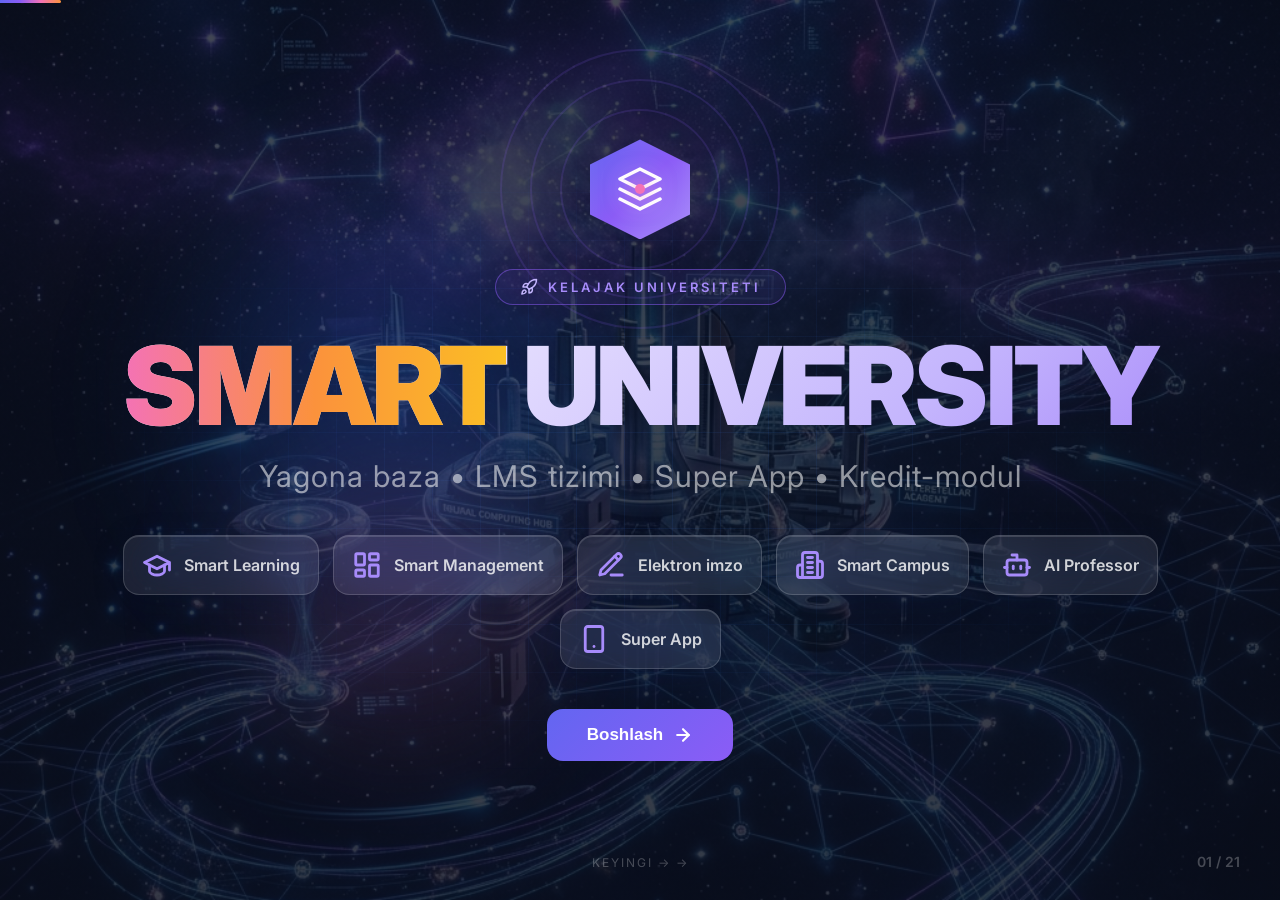
==== commit 64d8701c: "refactor: taqdimotni yangilash — slaydlar olib tashlandi, roadmap va finale yaxshilandi ROI, natijal" ====
--- a/index.html
+++ b/index.html
@@ -7,7 +7,6 @@
   <title>SMART UNIVERSITY — Smart Universitet</title>
   <link rel="stylesheet" href="style.css">
   <link rel="stylesheet" href="css/slide-learning.css">
-  <link rel="stylesheet" href="css/slide-foundation.css">
   <link rel="stylesheet" href="css/slide-directions.css">
   <link rel="stylesheet" href="css/slide-roles.css">
   <link rel="stylesheet" href="css/slide-arch.css">
@@ -18,11 +17,8 @@
   <link rel="stylesheet" href="css/slide-security.css">
   <link rel="stylesheet" href="css/slide-eco.css">
   <link rel="stylesheet" href="css/slide-didox.css">
-  <link rel="stylesheet" href="css/slide-tech.css">
-  <link rel="stylesheet" href="css/slide-roi.css">
   <link rel="stylesheet" href="css/slide-demo.css">
   <link rel="stylesheet" href="css/slide-team.css">
-  <link rel="stylesheet" href="css/slide-results.css">
   <link rel="stylesheet" href="css/slide-finale.css">
   <link rel="stylesheet" href="css/glass.css">
 </head>
@@ -540,11 +536,8 @@
           </svg>
         </div>
         <div class="problem-card-body">
-          <h3 class="p-title">Tizimlararo integratsiyaning yo'qligi</h3>
-          <p class="p-desc"><span class="sys-label sys-hemis">HEMIS</span>, <span
-              class="sys-label sys-moodle">Moodle</span>, <span class="sys-label sys-edo">EDO</span> va <span
-              class="sys-label sys-didox">Didox.uz</span> kabi platformalar o'zaro bog'lanmagan bo'lib, ma'lumotlarni
-            biridan ikkinchisiga xodimlar qo'lda o'tkazishga majbur.</p>
+          <h3 class="p-title">Tizimlar integratsiyasi yo'q</h3>
+          <p class="p-desc">Tizimlar o'zaro integrallashmagan, ma'lumotlar qo'lda ko'chiriladi.</p>
         </div>
       </div>
 
@@ -560,8 +553,7 @@
         </div>
         <div class="problem-card-body">
           <h3 class="p-title">Ortiqcha qog'ozbozlik</h3>
-          <p class="p-desc">Buyruq, shartnoma va arizalar hali ham qog'ozda imzolanadi. Elektron tizimlar bo'lsa-da,
-            ichki jarayonlar uzoq davom etadi.</p>
+          <p class="p-desc">Arizalar va buyruqlar hali ham qog'ozda tasdiqlanadi.</p>
         </div>
       </div>
 
@@ -576,9 +568,8 @@
           </svg>
         </div>
         <div class="problem-card-body">
-          <h3 class="p-title">Tahlil va reytinglarning avtomatlashtirilmaganligi</h3>
-          <p class="p-desc">Rahbariyat uchun universitet faoliyatini real vaqtda ko'rsatuvchi yagona tahlil paneli
-            (dashboard) mavjud emas. Reyting va KPI ko'rsatkichlari Excel jadvallarida qo'lda yig'iladi.</p>
+          <h3 class="p-title">Tahlil va reytinglar qo'lda</h3>
+          <p class="p-desc">Yagona dashboard yo'q, KPI ko'rsatkichlari Excelda yig'iladi.</p>
         </div>
       </div>
 
@@ -591,9 +582,8 @@
           </svg>
         </div>
         <div class="problem-card-body">
-          <h3 class="p-title">Ma'lumotlar xavfsizligi zaif</h3>
-          <p class="p-desc">Talaba va xodimlarning shaxsiy ma'lumotlari yetarlicha himoyalanmagan, kiberxavfsizlik
-            choralari sust.</p>
+          <h3 class="p-title">Kiberxavfsizlik zaif</h3>
+          <p class="p-desc">Shaxsiy ma'lumotlar himoyalanmagan, xavfsizlik choralari sust.</p>
         </div>
       </div>
 
@@ -606,9 +596,8 @@
           </svg>
         </div>
         <div class="problem-card-body">
-          <h3 class="p-title">Talaba xizmatlari raqamlashtirilmaganligi</h3>
-          <p class="p-desc">Yotoqxona, to'lovlar va navbatlar hali ham qog'ozda yoki qo'lda yuritiladi. Talabalar uchun
-            yagona mobil ilova yo'q.</p>
+          <h3 class="p-title">Xizmatlar raqamlashtirilmagan</h3>
+          <p class="p-desc">TTJ (yotoqxona) va to'lovlar uchun yagona mobil ilova yo'q.</p>
         </div>
       </div>
 
@@ -623,9 +612,8 @@
           </svg>
         </div>
         <div class="problem-card-body">
-          <h3 class="p-title">O'qituvchilar yuklamalari murakkabligi</h3>
-          <p class="p-desc">Dars soatlari, talabalar baholari va ilmiy ishlar alohida-alohida. O'qituvchilar hammasini
-            turli tizimlarda qo'lda yuritishga majbur.</p>
+          <h3 class="p-title">Yuklamalar hisobi murakkab</h3>
+          <p class="p-desc">Dars soatlari va baholar turli tizimlarda tarqoq yuritiladi.</p>
         </div>
       </div>
 
@@ -638,9 +626,8 @@
           </svg>
         </div>
         <div class="problem-card-body">
-          <h3 class="p-title">Qabul haqida yagona baza yo'q</h3>
-          <p class="p-desc">Abituriyentlar arizalar va qabul ma'lumotlari tarqoq. Kim qabul qilindi, qaysi hujjat
-            yetishmaydi — bular telegram va qog'ozlarda yuritiladi.</p>
+          <h3 class="p-title">Qabulda yagona baza yo'q</h3>
+          <p class="p-desc">Hujjatlar va arizalar telegram yoki qog'ozlarda yuritiladi.</p>
         </div>
       </div>
 
@@ -655,9 +642,8 @@
           </svg>
         </div>
         <div class="problem-card-body">
-          <h3 class="p-title">Murojaatlar bilan ishlash tizimsiz</h3>
-          <p class="p-desc">Abituriyent, ota-ona va hamkorlar murojaatlari yagona markazda ro'yxatga olinmaydi, ko'plab
-            savollar Excel va qo'ng'iroqlarda yo'qoladi.</p>
+          <h3 class="p-title">Murojaatlar tizimsiz</h3>
+          <p class="p-desc">Savollar yagona markazda ro'yxatga olinmaydi, Excelda yo'qoladi.</p>
         </div>
       </div>
     </div>
@@ -748,7 +734,7 @@
             <path d="M4.5 16.5c-1.5 1.26-2 5-2 5s3.74-.5 5-2c.71-.84.7-2.13-.09-2.91a2.18 2.18 0 0 0-2.91-.09z" />
             <path d="m12 15-3-3a22 22 0 0 1 2-3.95A12.88 12.88 0 0 1 22 2c0 2.72-.78 7.5-6 11a22.35 22.35 0 0 1-4 2z" />
           </svg>
-          <span>LMS + ERP + EDMS + SuperApp + AI → <strong>Bitta tizim, bitta baza</strong></span>
+          <span>LMS + ERP + EDMS + SuperApp + AI  → <strong>Bitta tizim, bitta baza va real vaqt rejimida</strong></span>
         </div>
       </div>
     </div>
@@ -857,7 +843,6 @@
             <li>AI Professor</li>
             <li>Chatbot</li>
             <li>SuperApp</li>
-            <li>Marketplace</li>
           </ul>
         </div>
       </article>
@@ -1401,12 +1386,12 @@
 
     <div class="ai-grid-wrap">
       <div class="ai-group">
-        <div class="ai-group-head">
-          <span class="ai-group-badge">AI</span>
-          <span class="ai-group-title">Sun'iy intellekt modullari</span>
-        </div>
         <div class="ai-grid">
-          <div class="ai-card">
+          <div class="ai-card ai-card--violet">
+            <div class="ai-card-watermark" aria-hidden="true"><svg viewBox="0 0 24 24" fill="none" stroke="currentColor" stroke-width="1.5">
+                <path d="M22 10v6M2 10l10-5 10 5-10 5z" />
+                <path d="M6 12v5c0 1.7 3.3 3 6 3s6-1.3 6-3v-5" />
+              </svg></div>
             <div class="ai-card-body">
               <div class="ai-card-icon"><svg viewBox="0 0 24 24" fill="none" stroke="currentColor" stroke-width="2">
                   <path d="M22 10v6M2 10l10-5 10 5-10 5z" />
@@ -1416,7 +1401,10 @@
               <p class="ai-card-desc">Talabalarga 24/7 ma'lumot berish, topshiriqlarni baholash va fanlar bo'yicha shaxsiy repetitorlik qilish.</p>
             </div>
           </div>
-          <div class="ai-card">
+          <div class="ai-card ai-card--indigo">
+            <div class="ai-card-watermark" aria-hidden="true"><svg viewBox="0 0 24 24" fill="none" stroke="currentColor" stroke-width="1.5">
+                <path d="M21 15a2 2 0 0 1-2 2H7l-4 4V5a2 2 0 0 1 2-2h14a2 2 0 0 1 2 2z" />
+              </svg></div>
             <div class="ai-card-body">
               <div class="ai-card-icon"><svg viewBox="0 0 24 24" fill="none" stroke="currentColor" stroke-width="2">
                   <path d="M21 15a2 2 0 0 1-2 2H7l-4 4V5a2 2 0 0 1 2-2h14a2 2 0 0 1 2 2z" />
@@ -1425,7 +1413,11 @@
               <p class="ai-card-desc">Universitet saytida abituriyentlar va talabalar uchun yagona tezkor ma'lumot beruvchi maslahatchi.</p>
             </div>
           </div>
-          <div class="ai-card">
+          <div class="ai-card ai-card--blue">
+            <div class="ai-card-watermark" aria-hidden="true"><svg viewBox="0 0 24 24" fill="none" stroke="currentColor" stroke-width="1.5">
+                <circle cx="11" cy="11" r="8" />
+                <path d="m21 21-4.3-4.3" />
+              </svg></div>
             <div class="ai-card-body">
               <div class="ai-card-icon"><svg viewBox="0 0 24 24" fill="none" stroke="currentColor" stroke-width="2">
                   <circle cx="11" cy="11" r="8" />
@@ -1435,7 +1427,12 @@
               <p class="ai-card-desc">Talabalar kurs ishlari va mustaqil ishlarining o'ziga xosligini real vaqtda avtomatik tekshirish.</p>
             </div>
           </div>
-          <div class="ai-card">
+          <div class="ai-card ai-card--cyan">
+            <div class="ai-card-watermark" aria-hidden="true"><svg viewBox="0 0 24 24" fill="none" stroke="currentColor" stroke-width="1.5">
+                <circle cx="12" cy="12" r="10" />
+                <circle cx="12" cy="12" r="6" />
+                <circle cx="12" cy="12" r="2" />
+              </svg></div>
             <div class="ai-card-body">
               <div class="ai-card-icon"><svg viewBox="0 0 24 24" fill="none" stroke="currentColor" stroke-width="2">
                   <circle cx="12" cy="12" r="10" />
@@ -1446,7 +1443,10 @@
               <p class="ai-card-desc">Talabaning natijalariga qarab unga mos kasbiy yo'nalishlar va vakansiyalarni tavsiya etish.</p>
             </div>
           </div>
-          <div class="ai-card">
+          <div class="ai-card ai-card--emerald">
+            <div class="ai-card-watermark" aria-hidden="true"><svg viewBox="0 0 24 24" fill="none" stroke="currentColor" stroke-width="1.5">
+                <path d="M12 22s8-4 8-10V5l-8-3-8 3v7c0 6 8 10 8 10z" />
+              </svg></div>
             <div class="ai-card-body">
               <div class="ai-card-icon"><svg viewBox="0 0 24 24" fill="none" stroke="currentColor" stroke-width="2">
                   <path d="M12 22s8-4 8-10V5l-8-3-8 3v7c0 6 8 10 8 10z" />
@@ -1455,7 +1455,10 @@
               <p class="ai-card-desc">Kiberhujumlar va shubhali harakatlarni real vaqtda aniqlab, ma'lumotlar xavfsizligini ta'minlash.</p>
             </div>
           </div>
-          <div class="ai-card">
+          <div class="ai-card ai-card--fuchsia">
+            <div class="ai-card-watermark" aria-hidden="true"><svg viewBox="0 0 24 24" fill="none" stroke="currentColor" stroke-width="1.5">
+                <path d="M4 19.5v-15A2.5 2.5 0 0 1 6.5 2H20v20H6.5a2.5 2.5 0 0 1 0-5H20" />
+              </svg></div>
             <div class="ai-card-body">
               <div class="ai-card-icon"><svg viewBox="0 0 24 24" fill="none" stroke="currentColor" stroke-width="2">
                   <path d="M4 19.5v-15A2.5 2.5 0 0 1 6.5 2H20v20H6.5a2.5 2.5 0 0 1 0-5H20" />
@@ -1468,12 +1471,12 @@
       </div>
 
       <div class="ai-group ai-group-app">
-        <div class="ai-group-head">
-          <span class="ai-group-badge ai-group-badge-app">App</span>
-          <span class="ai-group-title">SuperApp funksiyalari</span>
-        </div>
         <div class="ai-grid ai-grid-app">
-          <div class="ai-card ai-card-app">
+          <div class="ai-card ai-card--rose">
+            <div class="ai-card-watermark" aria-hidden="true"><svg viewBox="0 0 24 24" fill="none" stroke="currentColor" stroke-width="1.5">
+                <rect width="14" height="20" x="5" y="2" rx="2" />
+                <path d="M12 18h.01" />
+              </svg></div>
             <div class="ai-card-body">
               <div class="ai-card-icon"><svg viewBox="0 0 24 24" fill="none" stroke="currentColor" stroke-width="2">
                   <rect width="14" height="20" x="5" y="2" rx="2" />
@@ -1483,7 +1486,11 @@
               <p class="ai-card-desc">Smart-kartasiz, faqat yuzni tanish yoki tezkor QR kod orqali universitet hududiga va darslarga kirish.</p>
             </div>
           </div>
-          <div class="ai-card ai-card-app">
+          <div class="ai-card ai-card--amber">
+            <div class="ai-card-watermark" aria-hidden="true"><svg viewBox="0 0 24 24" fill="none" stroke="currentColor" stroke-width="1.5">
+                <rect width="20" height="14" x="2" y="5" rx="2" />
+                <path d="M2 10h20" />
+              </svg></div>
             <div class="ai-card-body">
               <div class="ai-card-icon"><svg viewBox="0 0 24 24" fill="none" stroke="currentColor" stroke-width="2">
                   <rect width="20" height="14" x="2" y="5" rx="2" />
@@ -1493,18 +1500,6 @@
               <p class="ai-card-desc">Universitet byudjeti, kontrakt to'lovlari va xarajatlarini real vaqtda tahlil qiluvchi dashboard.</p>
             </div>
           </div>
-          <div class="ai-card ai-card-app">
-            <div class="ai-card-body">
-              <div class="ai-card-icon"><svg viewBox="0 0 24 24" fill="none" stroke="currentColor" stroke-width="2">
-                  <path d="M21 15a2 2 0 0 1-2 2H7l-4 4V5a2 2 0 0 1 2-2h14a2 2 0 0 1 2 2z" />
-                  <path d="M8 10h.01" />
-                  <path d="M12 10h.01" />
-                  <path d="M16 10h.01" />
-                </svg></div>
-              <span>Messenger + Marketplace</span>
-              <p class="ai-card-desc">Talabalar va o'qituvchilar o'zaro muloqot qiladigan hamda xizmatlar/mahsulotlar sotiladigan yopiq platforma.</p>
-            </div>
-          </div>
         </div>
       </div>
     </div>
@@ -1526,7 +1521,6 @@
     <h2 class="slide-title">Kimlar foydalanadi?</h2>
 
     <p class="roles-intro">Bitta ilova — <strong>4 ta foydalanuvchi guruhi</strong> uchun moslashtirilgan interfeys</p>
-    <div class="roles-stat">4 ta rol · 1 SuperApp</div>
 
     <div class="roles-visual">
       <figure class="roles-banner-wrap">
@@ -1589,8 +1583,12 @@
         <p class="demo-role-sub">Student interfeysi</p>
 
         <div class="demo-phone">
-          <div class="notch"></div>
+          <div class="dynamic-island" aria-hidden="true"></div>
           <div class="screen">
+            <div class="status-bar" aria-hidden="true">
+              <span class="status-time">9:41</span>
+              <span class="status-icons"><span class="status-signal"></span><span class="status-wifi"></span><span class="status-battery"></span></span>
+            </div>
             <div class="app-header"><span class="app-header-icon">T</span> Talaba</div>
             <div class="app-grid">
               <div class="app-item">
@@ -1641,6 +1639,10 @@
                   </svg></div><span>AI</span>
               </div>
             </div>
+            <nav class="app-tabbar" aria-hidden="true">
+              <span class="tab tab-active"></span><span class="tab"></span><span class="tab"></span><span class="tab"></span>
+            </nav>
+            <div class="home-indicator" aria-hidden="true"></div>
           </div>
         </div>
       </div>
@@ -1650,8 +1652,12 @@
         <p class="demo-role-sub">Teacher interfeysi</p>
 
         <div class="demo-phone">
-          <div class="notch"></div>
+          <div class="dynamic-island" aria-hidden="true"></div>
           <div class="screen">
+            <div class="status-bar" aria-hidden="true">
+              <span class="status-time">9:41</span>
+              <span class="status-icons"><span class="status-signal"></span><span class="status-wifi"></span><span class="status-battery"></span></span>
+            </div>
             <div class="app-header"><span class="app-header-icon">O</span> Ustoz</div>
             <div class="app-grid">
               <div class="app-item">
@@ -1706,6 +1712,10 @@
                   </svg></div><span>AI</span>
               </div>
             </div>
+            <nav class="app-tabbar" aria-hidden="true">
+              <span class="tab tab-active"></span><span class="tab"></span><span class="tab"></span><span class="tab"></span>
+            </nav>
+            <div class="home-indicator" aria-hidden="true"></div>
           </div>
         </div>
       </div>
@@ -1715,8 +1725,12 @@
         <p class="demo-role-sub">Rahbar · Xodim · Boshqalar</p>
 
         <div class="demo-phone">
-          <div class="notch"></div>
+          <div class="dynamic-island" aria-hidden="true"></div>
           <div class="screen">
+            <div class="status-bar" aria-hidden="true">
+              <span class="status-time">9:41</span>
+              <span class="status-icons"><span class="status-signal"></span><span class="status-wifi"></span><span class="status-battery"></span></span>
+            </div>
             <div class="app-header"><span class="app-header-icon">A</span> Admin</div>
             <div class="app-grid">
               <div class="app-item">
@@ -1777,6 +1791,10 @@
                   </svg></div><span>AI</span>
               </div>
             </div>
+            <nav class="app-tabbar" aria-hidden="true">
+              <span class="tab tab-active"></span><span class="tab"></span><span class="tab"></span><span class="tab"></span>
+            </nav>
+            <div class="home-indicator" aria-hidden="true"></div>
           </div>
         </div>
       </div>
@@ -1812,9 +1830,6 @@
       <div class="life-orb life-orb-1"></div>
       <div class="life-orb life-orb-2"></div>
       <div class="life-orb life-orb-3"></div>
-      <div class="life-float life-float-1">24/7 xizmat</div>
-      <div class="life-float life-float-2">QR to'lov</div>
-      <div class="life-float life-float-3">1 ilova</div>
     </div>
 
     <div class="slide-label life-label">
@@ -1834,6 +1849,10 @@
 
     <div class="life-grid">
       <article class="life-card life-card-1">
+        <div class="life-card-watermark" aria-hidden="true"><svg viewBox="0 0 24 24" fill="none" stroke="currentColor" stroke-width="1.5">
+            <path d="M3 9l9-7 9 7v11a2 2 0 0 1-2 2H5a2 2 0 0 1-2-2z" />
+            <polyline points="9 22 9 12 15 12 15 22" />
+          </svg></div>
         <div class="life-card-icon"><svg viewBox="0 0 24 24" fill="none" stroke="currentColor" stroke-width="2">
             <path d="M3 9l9-7 9 7v11a2 2 0 0 1-2 2H5a2 2 0 0 1-2-2z" />
             <polyline points="9 22 9 12 15 12 15 22" />
@@ -1847,6 +1866,11 @@
         </ul>
       </article>
       <article class="life-card life-card-2">
+        <div class="life-card-watermark" aria-hidden="true"><svg viewBox="0 0 24 24" fill="none" stroke="currentColor" stroke-width="1.5">
+            <path d="M3 2v7c0 1.1.9 2 2 2h4a2 2 0 0 0 2-2V2" />
+            <path d="M7 2v20" />
+            <path d="M21 15V2a5 5 0 0 0-5 5v6a2 2 0 0 0 2 2h3v7" />
+          </svg></div>
         <div class="life-card-icon"><svg viewBox="0 0 24 24" fill="none" stroke="currentColor" stroke-width="2">
             <path d="M3 2v7c0 1.1.9 2 2 2h4a2 2 0 0 0 2-2V2" />
             <path d="M7 2v20" />
@@ -1861,6 +1885,11 @@
         </ul>
       </article>
       <article class="life-card life-card-3">
+        <div class="life-card-watermark" aria-hidden="true"><svg viewBox="0 0 24 24" fill="none" stroke="currentColor" stroke-width="1.5">
+            <circle cx="12" cy="12" r="10" />
+            <path d="M12 2a14.5 14.5 0 0 0 0 20 14.5 14.5 0 0 0 0-20" />
+            <path d="M2 12h20" />
+          </svg></div>
         <div class="life-card-icon"><svg viewBox="0 0 24 24" fill="none" stroke="currentColor" stroke-width="2">
             <circle cx="12" cy="12" r="10" />
             <path d="M12 2a14.5 14.5 0 0 0 0 20 14.5 14.5 0 0 0 0-20" />
@@ -1875,6 +1904,12 @@
         </ul>
       </article>
       <article class="life-card life-card-4">
+        <div class="life-card-watermark" aria-hidden="true"><svg viewBox="0 0 24 24" fill="none" stroke="currentColor" stroke-width="1.5">
+            <rect width="18" height="18" x="3" y="4" rx="2" />
+            <path d="M16 2v4" />
+            <path d="M8 2v4" />
+            <path d="M3 10h18" />
+          </svg></div>
         <div class="life-card-icon"><svg viewBox="0 0 24 24" fill="none" stroke="currentColor" stroke-width="2">
             <rect width="18" height="18" x="3" y="4" rx="2" />
             <path d="M16 2v4" />
@@ -1890,6 +1925,10 @@
         </ul>
       </article>
       <article class="life-card life-card-5">
+        <div class="life-card-watermark" aria-hidden="true"><svg viewBox="0 0 24 24" fill="none" stroke="currentColor" stroke-width="1.5">
+            <rect width="20" height="14" x="2" y="5" rx="2" />
+            <path d="M2 10h20" />
+          </svg></div>
         <div class="life-card-icon"><svg viewBox="0 0 24 24" fill="none" stroke="currentColor" stroke-width="2">
             <rect width="20" height="14" x="2" y="5" rx="2" />
             <path d="M2 10h20" />
@@ -1903,6 +1942,9 @@
         </ul>
       </article>
       <article class="life-card life-card-6">
+        <div class="life-card-watermark" aria-hidden="true"><svg viewBox="0 0 24 24" fill="none" stroke="currentColor" stroke-width="1.5">
+            <path d="M21 15a2 2 0 0 1-2 2H7l-4 4V5a2 2 0 0 1 2-2h14a2 2 0 0 1 2 2z" />
+          </svg></div>
         <div class="life-card-icon"><svg viewBox="0 0 24 24" fill="none" stroke="currentColor" stroke-width="2">
             <path d="M21 15a2 2 0 0 1-2 2H7l-4 4V5a2 2 0 0 1 2-2h14a2 2 0 0 1 2 2z" />
           </svg></div>
@@ -1926,9 +1968,6 @@
     <div class="pay-bg" aria-hidden="true">
       <div class="pay-orb pay-orb-1"></div>
       <div class="pay-orb pay-orb-2"></div>
-      <div class="pay-float pay-float-1">Qarz balansi</div>
-      <div class="pay-float pay-float-2">Payme</div>
-      <div class="pay-float pay-float-3">Click</div>
     </div>
 
     <div class="slide-label pay-label">
@@ -1945,8 +1984,12 @@
     </p>
 
     <div class="pay-layout">
+      <div class="pay-left-col">
       <div class="pay-info">
         <article class="pay-card pay-card-1">
+          <div class="pay-card-watermark" aria-hidden="true"><svg viewBox="0 0 24 24" fill="none" stroke="currentColor" stroke-width="1.5">
+              <path d="M12 2v20M17 5H9.5a3.5 3.5 0 0 0 0 7h5a3.5 3.5 0 0 1 0 7H6" />
+            </svg></div>
           <div class="pay-card-head">
             <div class="pay-card-icon"><svg viewBox="0 0 24 24" fill="none" stroke="currentColor" stroke-width="2">
                 <path d="M12 2v20M17 5H9.5a3.5 3.5 0 0 0 0 7h5a3.5 3.5 0 0 1 0 7H6" />
@@ -1956,6 +1999,10 @@
           <p>Shartnoma, kontrakt va boshqa to'lovlar bo'yicha joriy qarz — real vaqtda, aniq summada.</p>
         </article>
         <article class="pay-card pay-card-2">
+          <div class="pay-card-watermark" aria-hidden="true"><svg viewBox="0 0 24 24" fill="none" stroke="currentColor" stroke-width="1.5">
+              <path d="M10 13a5 5 0 0 0 7.54.54l3-3a5 5 0 0 0-7.07-7.07l-1.72 1.71" />
+              <path d="M14 11a5 5 0 0 0-7.54-.54l-3 3a5 5 0 0 0 7.07 7.07l1.71-1.71" />
+            </svg></div>
           <div class="pay-card-head">
             <div class="pay-card-icon"><svg viewBox="0 0 24 24" fill="none" stroke="currentColor" stroke-width="2">
                 <path d="M10 13a5 5 0 0 0 7.54.54l3-3a5 5 0 0 0-7.07-7.07l-1.72 1.71" />
@@ -1970,6 +2017,10 @@
           </div>
         </article>
         <article class="pay-card pay-card-3">
+          <div class="pay-card-watermark" aria-hidden="true"><svg viewBox="0 0 24 24" fill="none" stroke="currentColor" stroke-width="1.5">
+              <path d="M22 11.08V12a10 10 0 1 1-5.93-9.14" />
+              <path d="m9 11 3 3L22 4" />
+            </svg></div>
           <div class="pay-card-head">
             <div class="pay-card-icon"><svg viewBox="0 0 24 24" fill="none" stroke="currentColor" stroke-width="2">
                 <path d="M22 11.08V12a10 10 0 1 1-5.93-9.14" />
@@ -1979,6 +2030,30 @@
           </div>
           <p>Muvaffaqiyatli to'lovdan keyin balans yangilanadi, chek va tarix saqlanadi.</p>
         </article>
+      </div>
+
+    <div class="pay-footer">
+      <div class="pay-chip">
+        <svg viewBox="0 0 24 24" fill="none" stroke="currentColor" stroke-width="2">
+          <rect width="14" height="20" x="5" y="2" rx="2" />
+          <path d="M12 18h.01" />
+        </svg>
+        Alohida SuperApp sahifasi
+      </div>
+      <div class="pay-chip">
+        <svg viewBox="0 0 24 24" fill="none" stroke="currentColor" stroke-width="2">
+          <path d="M12 22s8-4 8-10V5l-8-3-8 3v7c0 6 8 10 8 10z" />
+        </svg>
+        Xavfsiz to'lov kanali
+      </div>
+      <div class="pay-chip">
+        <svg viewBox="0 0 24 24" fill="none" stroke="currentColor" stroke-width="2">
+          <path d="M3 3v18h18" />
+          <path d="m19 9-5 5-4-4-3 3" />
+        </svg>
+        Real vaqt balans
+      </div>
+    </div>
       </div>
 
       <div class="pay-phone-wrap">
@@ -2045,39 +2120,12 @@
         </div>
       </div>
     </div>
-
-    <div class="pay-footer">
-      <div class="pay-chip">
-        <svg viewBox="0 0 24 24" fill="none" stroke="currentColor" stroke-width="2">
-          <rect width="14" height="20" x="5" y="2" rx="2" />
-          <path d="M12 18h.01" />
-        </svg>
-        Alohida SuperApp sahifasi
-      </div>
-      <div class="pay-chip">
-        <svg viewBox="0 0 24 24" fill="none" stroke="currentColor" stroke-width="2">
-          <path d="M12 22s8-4 8-10V5l-8-3-8 3v7c0 6 8 10 8 10z" />
-        </svg>
-        Xavfsiz to'lov kanali
-      </div>
-      <div class="pay-chip">
-        <svg viewBox="0 0 24 24" fill="none" stroke="currentColor" stroke-width="2">
-          <path d="M3 3v18h18" />
-          <path d="m19 9-5 5-4-4-3 3" />
-        </svg>
-        Real vaqt balans
-      </div>
-    </div>
   </div><!-- ===== SLIDE 13 — KREDIT-MODUL ===== -->
   <div class="slide slide-kredit">
     <div class="kredit-bg" aria-hidden="true">
       <div class="kredit-orb kredit-orb-1"></div>
       <div class="kredit-orb kredit-orb-2"></div>
       <div class="kredit-orb kredit-orb-3"></div>
-      <div class="kredit-float kredit-float-1">GPA 4.0</div>
-      <div class="kredit-float kredit-float-2">ECTS 30</div>
-      <div class="kredit-float kredit-float-3">PDF ✓</div>
-      <div class="kredit-float kredit-float-4">24/7</div>
     </div>
 
     <div class="slide-label kredit-label">
@@ -2099,8 +2147,12 @@
       <span>Onlayn</span>
     </div>
 
+    <div class="kredit-wrap">
     <div class="kredit-grid">
       <article class="kredit-card kredit-card-1">
+        <div class="kredit-card-watermark" aria-hidden="true"><svg viewBox="0 0 24 24" fill="none" stroke="currentColor" stroke-width="1.5">
+            <path d="M3 3v18h18" /><path d="M18 17V9" /><path d="M13 17V5" /><path d="M8 17v-3" />
+          </svg></div>
         <div class="kredit-card-head">
           <div class="kredit-card-icon"><svg viewBox="0 0 24 24" fill="none" stroke="currentColor" stroke-width="2">
               <path d="M3 3v18h18" />
@@ -2119,6 +2171,9 @@
         </ul>
       </article>
       <article class="kredit-card kredit-card-2">
+        <div class="kredit-card-watermark" aria-hidden="true"><svg viewBox="0 0 24 24" fill="none" stroke="currentColor" stroke-width="1.5">
+            <path d="M14 2H6a2 2 0 0 0-2 2v16a2 2 0 0 0 2 2h12a2 2 0 0 0 2-2V8z" /><path d="M14 2v6h6" /><path d="M16 13H8" /><path d="M16 17H8" />
+          </svg></div>
         <div class="kredit-card-head">
           <div class="kredit-card-icon"><svg viewBox="0 0 24 24" fill="none" stroke="currentColor" stroke-width="2">
               <path d="M14 2H6a2 2 0 0 0-2 2v16a2 2 0 0 0 2 2h12a2 2 0 0 0 2-2V8z" />
@@ -2137,6 +2192,9 @@
         </ul>
       </article>
       <article class="kredit-card kredit-card-3">
+        <div class="kredit-card-watermark" aria-hidden="true"><svg viewBox="0 0 24 24" fill="none" stroke="currentColor" stroke-width="1.5">
+            <rect width="18" height="18" x="3" y="4" rx="2" /><path d="M16 2v4" /><path d="M8 2v4" /><path d="M3 10h18" />
+          </svg></div>
         <div class="kredit-card-head">
           <div class="kredit-card-icon"><svg viewBox="0 0 24 24" fill="none" stroke="currentColor" stroke-width="2">
               <rect width="18" height="18" x="3" y="4" rx="2" />
@@ -2155,6 +2213,9 @@
         </ul>
       </article>
       <article class="kredit-card kredit-card-4">
+        <div class="kredit-card-watermark" aria-hidden="true"><svg viewBox="0 0 24 24" fill="none" stroke="currentColor" stroke-width="1.5">
+            <path d="M16 4h2a2 2 0 0 1 2 2v14a2 2 0 0 1-2 2H6a2 2 0 0 1-2-2V6a2 2 0 0 1 2-2h2" /><rect width="8" height="4" x="8" y="2" rx="1" />
+          </svg></div>
         <div class="kredit-card-head">
           <div class="kredit-card-icon"><svg viewBox="0 0 24 24" fill="none" stroke="currentColor" stroke-width="2">
               <path d="M16 4h2a2 2 0 0 1 2 2v14a2 2 0 0 1-2 2H6a2 2 0 0 1-2-2V6a2 2 0 0 1 2-2h2" />
@@ -2171,6 +2232,9 @@
         </ul>
       </article>
       <article class="kredit-card kredit-card-5">
+        <div class="kredit-card-watermark" aria-hidden="true"><svg viewBox="0 0 24 24" fill="none" stroke="currentColor" stroke-width="1.5">
+            <path d="M6 9H4.5a2.5 2.5 0 0 1 0-5H6" /><path d="M18 9h1.5a2.5 2.5 0 0 0 0-5H18" /><path d="M4 22h16" /><path d="M10 14.66V17c0 .55-.47.98-.97 1.21" /><path d="M14 14.66V17c0 .55.47.98.97 1.21" />
+          </svg></div>
         <div class="kredit-card-head">
           <div class="kredit-card-icon"><svg viewBox="0 0 24 24" fill="none" stroke="currentColor" stroke-width="2">
               <path d="M6 9H4.5a2.5 2.5 0 0 1 0-5H6" />
@@ -2190,6 +2254,9 @@
         </ul>
       </article>
       <article class="kredit-card kredit-card-6">
+        <div class="kredit-card-watermark" aria-hidden="true"><svg viewBox="0 0 24 24" fill="none" stroke="currentColor" stroke-width="1.5">
+            <path d="M16 21v-2a4 4 0 0 0-4-4H6a4 4 0 0 0-4 4v2" /><circle cx="9" cy="7" r="4" /><path d="M22 21v-2a4 4 0 0 0-3-3.87" /><path d="M16 3.13a4 4 0 0 1 0 7.75" />
+          </svg></div>
         <div class="kredit-card-head">
           <div class="kredit-card-icon"><svg viewBox="0 0 24 24" fill="none" stroke="currentColor" stroke-width="2">
               <path d="M16 21v-2a4 4 0 0 0-4-4H6a4 4 0 0 0-4 4v2" />
@@ -2210,10 +2277,11 @@
     </div>
 
     <div class="kredit-footer">
-      <div class="kredit-mini"><span class="kredit-mini-icon">📊</span><span>Bologna ECTS</span></div>
-      <div class="kredit-mini"><span class="kredit-mini-icon">🔒</span><span>Himoyalangan PDF</span></div>
-      <div class="kredit-mini"><span class="kredit-mini-icon">⚡</span><span>Avtomatik hisob</span></div>
-      <div class="kredit-mini"><span class="kredit-mini-icon">📱</span><span>SuperApp integratsiya</span></div>
+      <div class="kredit-mini kredit-mini-1"><span class="kredit-mini-icon">📊</span><span>Bologna ECTS</span></div>
+      <div class="kredit-mini kredit-mini-2"><span class="kredit-mini-icon">🔒</span><span>Himoyalangan PDF</span></div>
+      <div class="kredit-mini kredit-mini-3"><span class="kredit-mini-icon">⚡</span><span>Avtomatik hisob</span></div>
+      <div class="kredit-mini kredit-mini-4"><span class="kredit-mini-icon">📱</span><span>SuperApp integratsiya</span></div>
+    </div>
     </div>
   </div><!-- ===== SLIDE 12 — ARXITEKTURA ===== -->
   <div class="slide slide-arch">
@@ -2234,106 +2302,151 @@
     <p class="arch-intro">Microservices yondashuv — <strong>bitta markaziy baza</strong>, ko'p modul va kanal</p>
 
     <div class="arch-main">
-      <div class="arch-diagram">
-        <div class="arch-layer arch-layer-client">
-          <span class="arch-layer-tag">Presentation Layer</span>
-          <div class="arch-row">
-            <div class="arch-node">
-              <div class="arch-node-icon"><svg viewBox="0 0 24 24" fill="none" stroke="currentColor" stroke-width="2">
-                  <rect width="14" height="20" x="5" y="2" rx="2" />
-                  <path d="M12 18h.01" />
-                </svg></div>
-              <span class="arch-node-label">SuperApp</span>
-            </div>
-            <div class="arch-node">
-              <div class="arch-node-icon"><svg viewBox="0 0 24 24" fill="none" stroke="currentColor" stroke-width="2">
-                  <rect width="20" height="14" x="2" y="3" rx="2" />
-                  <path d="M8 21h8" />
-                  <path d="M12 17v4" />
-                </svg></div>
-              <span class="arch-node-label">Web Admin</span>
-            </div>
-            <div class="arch-node">
-              <div class="arch-node-icon"><svg viewBox="0 0 24 24" fill="none" stroke="currentColor" stroke-width="2">
-                  <path d="M3 3v18h18" />
-                  <path d="M18 17V9" />
-                  <path d="M13 17V5" />
-                  <path d="M8 17v-3" />
-                </svg></div>
-              <span class="arch-node-label">Dashboard</span>
-            </div>
-          </div>
-        </div>
-
-        <div class="arch-connector" aria-hidden="true"></div>
-
-        <div class="arch-layer arch-layer-api">
-          <span class="arch-layer-tag">API &amp; Security</span>
-          <div class="arch-row">
-            <div class="arch-node arch-node-api">
-              <div class="arch-node-icon"><svg viewBox="0 0 24 24" fill="none" stroke="currentColor" stroke-width="2">
-                  <circle cx="12" cy="12" r="10" />
-                  <path d="M12 2a14.5 14.5 0 0 0 0 20 14.5 14.5 0 0 0 0-20" />
-                  <path d="M2 12h20" />
-                </svg></div>
-              <span class="arch-node-label">API Gateway · JWT Auth</span>
-            </div>
-          </div>
-        </div>
-
-        <div class="arch-connector" aria-hidden="true"></div>
-
-        <div class="arch-core">
-          <span class="arch-layer-tag">Data Core</span>
-          <div class="arch-node arch-node-core">
-            <div class="arch-node-icon"><svg viewBox="0 0 24 24" fill="none" stroke="currentColor" stroke-width="2">
-                <ellipse cx="12" cy="5" rx="9" ry="3" />
-                <path d="M3 5v14c0 1.7 4 3 9 3s9-1.3 9-3V5" />
-                <path d="M3 12c0 1.7 4 3 9 3s9-1.3 9-3" />
-              </svg></div>
-            <span class="arch-node-label">Yagona Baza</span>
-          </div>
-        </div>
-
-        <div class="arch-connector" aria-hidden="true"></div>
-
-        <div class="arch-layer arch-layer-svc">
-          <span class="arch-layer-tag">Business Services</span>
-          <div class="arch-row">
-            <div class="arch-node">
-              <div class="arch-node-icon"><svg viewBox="0 0 24 24" fill="none" stroke="currentColor" stroke-width="2">
-                  <path d="M4 19.5v-15A2.5 2.5 0 0 1 6.5 2H20v20H6.5a2.5 2.5 0 0 1 0-5H20" />
-                </svg></div>
-              <span class="arch-node-label">LMS</span>
-            </div>
-            <div class="arch-node">
-              <div class="arch-node-icon"><svg viewBox="0 0 24 24" fill="none" stroke="currentColor" stroke-width="2">
-                  <path d="M6 22V4a2 2 0 0 1 2-2h8a2 2 0 0 1 2 2v18Z" />
-                </svg></div>
-              <span class="arch-node-label">ERP / EDMS</span>
-            </div>
-            <div class="arch-node">
-              <div class="arch-node-icon"><svg viewBox="0 0 24 24" fill="none" stroke="currentColor" stroke-width="2">
-                  <path d="M12 8V4H8" />
-                  <rect width="16" height="12" x="4" y="8" rx="2" />
-                </svg></div>
-              <span class="arch-node-label">AI Engine</span>
-            </div>
-            <div class="arch-node">
-              <div class="arch-node-icon"><svg viewBox="0 0 24 24" fill="none" stroke="currentColor" stroke-width="2">
-                  <path d="M4.9 19.1C1 15.2 1 8.8 4.9 4.9" />
-                  <circle cx="12" cy="12" r="2" />
-                </svg></div>
-              <span class="arch-node-label">IoT / Campus</span>
-            </div>
-          </div>
-        </div>
-      </div>
-
-      <figure class="arch-video-wrap">
-        <video class="arch-banner-video" src="videos/arch-demo.mp4" muted loop playsinline preload="auto"
-          aria-label="Platforma arxitekturasi demo videosi"></video>
-      </figure>
+      <div class="arch-diagram-wrap" role="img" aria-label="Yagona platforma arxitekturasi: Presentation, API, Data Core, Business Services">
+        <svg class="arch-svg" viewBox="0 0 1180 440" xmlns="http://www.w3.org/2000/svg" aria-hidden="true">
+          <defs>
+            <linearGradient id="archGradClient" x1="0%" y1="0%" x2="100%" y2="100%">
+              <stop offset="0%" stop-color="#3b82f6" stop-opacity="0.28" />
+              <stop offset="100%" stop-color="#1e3a8a" stop-opacity="0.14" />
+            </linearGradient>
+            <linearGradient id="archGradApi" x1="0%" y1="0%" x2="100%" y2="100%">
+              <stop offset="0%" stop-color="#38bdf8" stop-opacity="0.32" />
+              <stop offset="100%" stop-color="#6366f1" stop-opacity="0.16" />
+            </linearGradient>
+            <linearGradient id="archGradCore" x1="0%" y1="0%" x2="100%" y2="100%">
+              <stop offset="0%" stop-color="#a78bfa" stop-opacity="0.5" />
+              <stop offset="100%" stop-color="#6366f1" stop-opacity="0.28" />
+            </linearGradient>
+            <linearGradient id="archGradSvc" x1="0%" y1="0%" x2="100%" y2="100%">
+              <stop offset="0%" stop-color="#475569" stop-opacity="0.38" />
+              <stop offset="100%" stop-color="#0f172a" stop-opacity="0.22" />
+            </linearGradient>
+            <linearGradient id="archArrowGrad" x1="0%" y1="0%" x2="100%" y2="0%">
+              <stop offset="0%" stop-color="#8b5cf6" stop-opacity="0.25" />
+              <stop offset="100%" stop-color="#c4b5fd" stop-opacity="0.85" />
+            </linearGradient>
+            <linearGradient id="archIconBlue" x1="0%" y1="0%" x2="100%" y2="100%">
+              <stop offset="0%" stop-color="#60a5fa" /><stop offset="100%" stop-color="#2563eb" />
+            </linearGradient>
+            <linearGradient id="archIconCyan" x1="0%" y1="0%" x2="100%" y2="100%">
+              <stop offset="0%" stop-color="#67e8f9" /><stop offset="100%" stop-color="#0891b2" />
+            </linearGradient>
+            <linearGradient id="archIconViolet" x1="0%" y1="0%" x2="100%" y2="100%">
+              <stop offset="0%" stop-color="#d8b4fe" /><stop offset="100%" stop-color="#7c3aed" />
+            </linearGradient>
+            <linearGradient id="archIconGreen" x1="0%" y1="0%" x2="100%" y2="100%">
+              <stop offset="0%" stop-color="#6ee7b7" /><stop offset="100%" stop-color="#059669" />
+            </linearGradient>
+            <linearGradient id="archIconAmber" x1="0%" y1="0%" x2="100%" y2="100%">
+              <stop offset="0%" stop-color="#fcd34d" /><stop offset="100%" stop-color="#d97706" />
+            </linearGradient>
+            <filter id="archGlow" x="-15%" y="-15%" width="130%" height="130%">
+              <feGaussianBlur stdDeviation="5" result="blur" />
+              <feMerge><feMergeNode in="blur" /><feMergeNode in="SourceGraphic" /></feMerge>
+            </filter>
+            <marker id="archArrowHead" markerWidth="9" markerHeight="9" refX="8" refY="4.5" orient="auto">
+              <path d="M0,0 L9,4.5 L0,9 Z" fill="#c4b5fd" />
+            </marker>
+          </defs>
+
+          <g class="arch-svg-flow">
+            <line class="arch-svg-arrow" x1="252" y1="220" x2="288" y2="220" stroke="url(#archArrowGrad)" stroke-width="3" marker-end="url(#archArrowHead)" />
+            <line class="arch-svg-arrow" x1="490" y1="220" x2="526" y2="220" stroke="url(#archArrowGrad)" stroke-width="3" marker-end="url(#archArrowHead)" />
+            <line class="arch-svg-arrow" x1="728" y1="220" x2="764" y2="220" stroke="url(#archArrowGrad)" stroke-width="3" marker-end="url(#archArrowHead)" />
+          </g>
+
+          <g class="arch-svg-layer arch-svg-layer--client">
+            <rect class="arch-svg-panel" x="8" y="16" width="244" height="408" rx="22" fill="url(#archGradClient)" stroke="rgba(96,165,250,0.4)" stroke-width="1.5" />
+            <text class="arch-svg-tag" x="130" y="48" text-anchor="middle">Presentation Layer</text>
+            <g class="arch-svg-node" transform="translate(32,72)">
+              <rect width="196" height="96" rx="16" fill="rgba(255,255,255,0.08)" stroke="rgba(147,197,253,0.4)" stroke-width="1.2" />
+              <circle cx="98" cy="38" r="26" fill="url(#archIconBlue)" opacity="0.9" />
+              <g transform="translate(98,38)" stroke="#fff" stroke-width="2.2" stroke-linecap="round" fill="none">
+                <rect x="-6" y="-11" width="12" height="18" rx="2.5" /><path d="M0 6v1.5" />
+              </g>
+              <text class="arch-svg-label" x="98" y="78" text-anchor="middle">SuperApp</text>
+            </g>
+            <g class="arch-svg-node" transform="translate(32,182)">
+              <rect width="196" height="96" rx="16" fill="rgba(255,255,255,0.08)" stroke="rgba(147,197,253,0.4)" stroke-width="1.2" />
+              <circle cx="98" cy="38" r="26" fill="url(#archIconBlue)" opacity="0.9" />
+              <g transform="translate(98,38)" stroke="#fff" stroke-width="2.2" stroke-linecap="round" fill="none">
+                <rect x="-10" y="-7" width="20" height="14" rx="2" /><path d="M-6 11h12M0 7v4" />
+              </g>
+              <text class="arch-svg-label" x="98" y="78" text-anchor="middle">Web Admin</text>
+            </g>
+            <g class="arch-svg-node" transform="translate(32,292)">
+              <rect width="196" height="96" rx="16" fill="rgba(255,255,255,0.08)" stroke="rgba(147,197,253,0.4)" stroke-width="1.2" />
+              <circle cx="98" cy="38" r="26" fill="url(#archIconBlue)" opacity="0.9" />
+              <g transform="translate(98,38)" stroke="#fff" stroke-width="2.2" stroke-linecap="round" fill="none">
+                <path d="M-10-8h14v12h-10a1.5 1.5 0 0 1-1.5-1.5V-8M4-2H-6M0-6v8M-6 0v5" />
+              </g>
+              <text class="arch-svg-label" x="98" y="78" text-anchor="middle">Dashboard</text>
+            </g>
+          </g>
+
+          <g class="arch-svg-layer arch-svg-layer--api">
+            <rect class="arch-svg-panel" x="272" y="16" width="218" height="408" rx="22" fill="url(#archGradApi)" stroke="rgba(56,189,248,0.45)" stroke-width="1.5" />
+            <text class="arch-svg-tag" x="381" y="48" text-anchor="middle">API &amp; Security</text>
+            <g class="arch-svg-node" transform="translate(296,118)">
+              <rect width="170" height="200" rx="18" fill="rgba(56,189,248,0.14)" stroke="rgba(125,211,252,0.55)" stroke-width="1.5" />
+              <circle cx="85" cy="72" r="34" fill="url(#archIconCyan)" />
+              <g transform="translate(85,72)" stroke="#fff" stroke-width="2.2" stroke-linecap="round" fill="none">
+                <circle r="16" /><path d="M0-16a22 22 0 0 1 0 32M-16 0h32" />
+              </g>
+              <text class="arch-svg-label" x="85" y="148" text-anchor="middle">API Gateway</text>
+              <text class="arch-svg-sublabel" x="85" y="172" text-anchor="middle">JWT Auth</text>
+            </g>
+          </g>
+
+          <g class="arch-svg-layer arch-svg-layer--core">
+            <rect class="arch-svg-panel arch-svg-panel--core" x="510" y="16" width="218" height="408" rx="22" fill="url(#archGradCore)" stroke="rgba(167,139,250,0.6)" stroke-width="2" filter="url(#archGlow)" />
+            <text class="arch-svg-tag arch-svg-tag--core" x="619" y="48" text-anchor="middle">Data Core</text>
+            <g class="arch-svg-node" transform="translate(534,108)">
+              <rect width="170" height="220" rx="18" fill="rgba(139,92,246,0.22)" stroke="rgba(216,180,254,0.65)" stroke-width="1.5" />
+              <circle cx="85" cy="78" r="38" fill="url(#archIconViolet)" />
+              <g transform="translate(85,78)" stroke="#fff" stroke-width="2.2" stroke-linecap="round" fill="none">
+                <ellipse rx="14" ry="5" cy="-10" /><path d="M-14-10v20c0 2.5 6.3 5 14 5s14-2.5 14-5v-20M-14 2c0 2.5 6.3 5 14 5s14-2.5 14-5" />
+              </g>
+              <text class="arch-svg-label arch-svg-label--core" x="85" y="158" text-anchor="middle">Yagona Baza</text>
+              <text class="arch-svg-sublabel" x="85" y="184" text-anchor="middle">PostgreSQL</text>
+            </g>
+          </g>
+
+          <g class="arch-svg-layer arch-svg-layer--svc">
+            <rect class="arch-svg-panel" x="748" y="16" width="424" height="408" rx="22" fill="url(#archGradSvc)" stroke="rgba(148,163,184,0.4)" stroke-width="1.5" />
+            <text class="arch-svg-tag" x="960" y="48" text-anchor="middle">Business Services</text>
+            <g class="arch-svg-node" transform="translate(772,72)">
+              <rect width="188" height="100" rx="16" fill="rgba(255,255,255,0.07)" stroke="rgba(148,163,184,0.35)" stroke-width="1.2" />
+              <circle cx="94" cy="40" r="26" fill="url(#archIconGreen)" />
+              <g transform="translate(94,40)" stroke="#fff" stroke-width="2.2" fill="none"><path d="M-6-8h12v14h-9a1.5 1.5 0 0 1-1.5-1.5V-8z" /></g>
+              <text class="arch-svg-label" x="94" y="82" text-anchor="middle">LMS</text>
+            </g>
+            <g class="arch-svg-node" transform="translate(972,72)">
+              <rect width="188" height="100" rx="16" fill="rgba(255,255,255,0.07)" stroke="rgba(148,163,184,0.35)" stroke-width="1.2" />
+              <circle cx="94" cy="40" r="26" fill="url(#archIconAmber)" />
+              <g transform="translate(94,40)" stroke="#fff" stroke-width="2.2" fill="none"><path d="M-8-10h16v18h-13a2 2 0 0 1-2-2z" /></g>
+              <text class="arch-svg-label" x="94" y="82" text-anchor="middle">ERP / EDMS</text>
+            </g>
+            <g class="arch-svg-node" transform="translate(772,192)">
+              <rect width="188" height="100" rx="16" fill="rgba(255,255,255,0.07)" stroke="rgba(148,163,184,0.35)" stroke-width="1.2" />
+              <circle cx="94" cy="40" r="26" fill="url(#archIconViolet)" />
+              <g transform="translate(94,40)" stroke="#fff" stroke-width="2.2" fill="none"><rect x="-8" y="-8" width="16" height="13" rx="2" /><path d="M-4-12v4" /></g>
+              <text class="arch-svg-label" x="94" y="82" text-anchor="middle">AI Engine</text>
+            </g>
+            <g class="arch-svg-node" transform="translate(972,192)">
+              <rect width="188" height="100" rx="16" fill="rgba(255,255,255,0.07)" stroke="rgba(148,163,184,0.35)" stroke-width="1.2" />
+              <circle cx="94" cy="40" r="26" fill="url(#archIconCyan)" />
+              <g transform="translate(94,40)" stroke="#fff" stroke-width="2.2" fill="none"><path d="M-10 2a10 10 0 0 1 20 0" /><circle r="2.5" cy="2" /></g>
+              <text class="arch-svg-label" x="94" y="82" text-anchor="middle">IoT / Campus</text>
+            </g>
+            <g class="arch-svg-node" transform="translate(772,312)">
+              <rect width="388" height="88" rx="16" fill="rgba(255,255,255,0.05)" stroke="rgba(148,163,184,0.28)" stroke-width="1.2" stroke-dasharray="5 4" />
+              <text class="arch-svg-sublabel" x="194" y="50" text-anchor="middle">Microservices · REST · Redis · WebSocket</text>
+            </g>
+          </g>
+        </svg>
+        <div class="arch-shimmer-sweep" aria-hidden="true"></div>
+      </div>
     </div>
 
     <div class="arch-stack">
@@ -2352,9 +2465,6 @@
       <div class="sec-orb sec-orb-1"></div>
       <div class="sec-orb sec-orb-2"></div>
       <div class="sec-orb sec-orb-3"></div>
-      <div class="sec-float sec-float-1">SSL / TLS</div>
-      <div class="sec-float sec-float-2">2FA</div>
-      <div class="sec-float sec-float-3">Zero Trust</div>
       <div class="sec-shield-pulse" aria-hidden="true"></div>
     </div>
 
@@ -2369,14 +2479,10 @@
 
     <p class="sec-intro">SuperApp va markaziy baza — <strong>uch qavatli himoya</strong> bilan qoplangan</p>
 
-    <div class="sec-tags" aria-hidden="true">
-      <span>RBAC</span><span>Audit</span><span>Encryption</span><span>2FA</span>
-    </div>
-
     <div class="sec-grid">
       <article class="sec-card sec-card-1">
         <span class="sec-card-badge">Kirish</span>
-        <div class="sec-card-icon"><svg viewBox="0 0 24 24" fill="none" stroke="currentColor" stroke-width="2">
+        <div class="sec-card-watermark" aria-hidden="true"><svg viewBox="0 0 24 24" fill="none" stroke="currentColor" stroke-width="1.5">
             <path d="M16 21v-2a4 4 0 0 0-4-4H6a4 4 0 0 0-4 4v2" />
             <circle cx="9" cy="7" r="4" />
             <path d="M22 21v-2a4 4 0 0 0-3-3.87" />
@@ -2393,7 +2499,7 @@
       </article>
       <article class="sec-card sec-card-2">
         <span class="sec-card-badge">Nazorat</span>
-        <div class="sec-card-icon"><svg viewBox="0 0 24 24" fill="none" stroke="currentColor" stroke-width="2">
+        <div class="sec-card-watermark" aria-hidden="true"><svg viewBox="0 0 24 24" fill="none" stroke="currentColor" stroke-width="1.5">
             <path d="M14 2H6a2 2 0 0 0-2 2v16a2 2 0 0 0 2 2h12a2 2 0 0 0 2-2V8z" />
             <polyline points="14 2 14 8 20 8" />
             <line x1="16" x2="8" y1="13" y2="13" />
@@ -2410,7 +2516,7 @@
       </article>
       <article class="sec-card sec-card-3">
         <span class="sec-card-badge">Himoya</span>
-        <div class="sec-card-icon"><svg viewBox="0 0 24 24" fill="none" stroke="currentColor" stroke-width="2">
+        <div class="sec-card-watermark" aria-hidden="true"><svg viewBox="0 0 24 24" fill="none" stroke="currentColor" stroke-width="1.5">
             <path d="M12 22s8-4 8-10V5l-8-3-8 3v7c0 6 8 10 8 10z" />
           </svg></div>
         <h3 class="sec-card-title">Kiberxavfsizlik</h3>
@@ -2459,247 +2565,6 @@
         Zaxira nusxa
       </div>
     </div>
-  </div><!-- ===== SLIDE 16 — TEXNOLOGIYA STEKI ===== -->
-  <div class="slide slide-tech">
-    <div class="tech-bg" aria-hidden="true">
-      <div class="tech-orb tech-orb-1"></div>
-      <div class="tech-orb tech-orb-2"></div>
-    </div>
-    <div class="slide-label tech-label">
-      <svg class="label-icon" viewBox="0 0 24 24" fill="none" stroke="currentColor" stroke-width="2">
-        <path
-          d="M12.22 2h-.44a2 2 0 0 0-2 2v.18a2 2 0 0 1-1 1.73l-.43.25a2 2 0 0 1-2 0l-.15-.08a2 2 0 0 0-2.73.73l-.22.38a2 2 0 0 0 .73 2.73l.15.1a2 2 0 0 1 1 1.72v.51a2 2 0 0 1-1 1.74l-.15.09a2 2 0 0 0-.73 2.73l.22.38a2 2 0 0 0 2.73.73l.15-.08a2 2 0 0 1 2 0l.43.25a2 2 0 0 1 1 1.73V20a2 2 0 0 0 2 2h.44a2 2 0 0 0 2-2v-.18a2 2 0 0 1 1-1.73l.43-.25a2 2 0 0 1 2 0l.15.08a2 2 0 0 0 2.73-.73l.22-.39a2 2 0 0 0-.73-2.73l-.15-.08a2 2 0 0 1-1-1.74v-.5a2 2 0 0 1 1-1.74l.15-.09a2 2 0 0 0 .73-2.73l-.22-.38a2 2 0 0 0-2.73-.73l-.15.08a2 2 0 0 1-2 0l-.43-.25a2 2 0 0 1-1-1.73V4a2 2 0 0 0-2-2z" />
-        <circle cx="12" cy="12" r="3" />
-      </svg>
-      Texnologiya
-    </div>
-    <h2 class="slide-title">Texnologiya steki</h2>
-    <p class="tech-intro">Zamonaviy <strong>full-stack</strong> arxitektura — cloud-native va AI-ready</p>
-    <div class="tech-tags" aria-hidden="true"><span>Microservices</span><span>Cloud</span><span>AI/ML</span></div>
-    <div class="tech-grid">
-      <article class="tech-card tech-card-1">
-        <div class="tech-card-icon"><svg viewBox="0 0 24 24" fill="none" stroke="currentColor" stroke-width="2">
-            <polygon points="13 2 3 14 12 14 11 22 21 10 12 10 13 2" />
-          </svg></div>
-        <h3 class="tech-card-title">Backend</h3>
-        <p class="tech-card-items">Node.js / Express<br>Python / FastAPI<br>GraphQL</p>
-        <ul class="tech-pills">
-          <li>REST</li>
-          <li>API</li>
-        </ul>
-      </article>
-      <article class="tech-card tech-card-2">
-        <div class="tech-card-icon"><svg viewBox="0 0 24 24" fill="none" stroke="currentColor" stroke-width="2">
-            <rect width="20" height="14" x="2" y="3" rx="2" />
-            <path d="M8 21h8" />
-            <path d="M12 17v4" />
-          </svg></div>
-        <h3 class="tech-card-title">Frontend</h3>
-        <p class="tech-card-items">React / Next.js<br>TypeScript<br>Tailwind CSS</p>
-        <ul class="tech-pills">
-          <li>SSR</li>
-          <li>PWA</li>
-        </ul>
-      </article>
-      <article class="tech-card tech-card-3">
-        <div class="tech-card-icon"><svg viewBox="0 0 24 24" fill="none" stroke="currentColor" stroke-width="2">
-            <rect width="14" height="20" x="5" y="2" rx="2" />
-            <path d="M12 18h.01" />
-          </svg></div>
-        <h3 class="tech-card-title">Mobile</h3>
-        <p class="tech-card-items">Flutter<br>iOS &amp; Android<br>Push notifications</p>
-        <ul class="tech-pills">
-          <li>SuperApp</li>
-        </ul>
-      </article>
-      <article class="tech-card tech-card-4">
-        <div class="tech-card-icon"><svg viewBox="0 0 24 24" fill="none" stroke="currentColor" stroke-width="2">
-            <ellipse cx="12" cy="5" rx="9" ry="3" />
-            <path d="M3 5v14c0 1.66 4.03 3 9 3s9-1.34 9-3V5" />
-            <path d="M3 12c0 1.66 4.03 3 9 3s9-1.34 9-3" />
-          </svg></div>
-        <h3 class="tech-card-title">Database</h3>
-        <p class="tech-card-items">PostgreSQL<br>Redis cache<br>MongoDB</p>
-        <ul class="tech-pills">
-          <li>ACID</li>
-        </ul>
-      </article>
-      <article class="tech-card tech-card-5">
-        <div class="tech-card-icon"><svg viewBox="0 0 24 24" fill="none" stroke="currentColor" stroke-width="2">
-            <path d="M12 8V4H8" />
-            <rect width="16" height="12" x="4" y="8" rx="2" />
-            <path d="M2 14h2" />
-            <path d="M20 14h2" />
-            <path d="M15 13v2" />
-            <path d="M9 13v2" />
-          </svg></div>
-        <h3 class="tech-card-title">AI / ML</h3>
-        <p class="tech-card-items">OpenAI API<br>TensorFlow<br>Computer Vision</p>
-        <ul class="tech-pills">
-          <li>NLP</li>
-          <li>CV</li>
-        </ul>
-      </article>
-      <article class="tech-card tech-card-6">
-        <div class="tech-card-icon"><svg viewBox="0 0 24 24" fill="none" stroke="currentColor" stroke-width="2">
-            <path d="M17.5 19H9a7 7 0 1 1 6.71-9h1.79a4.5 4.5 0 1 1 0 9Z" />
-          </svg></div>
-        <h3 class="tech-card-title">DevOps</h3>
-        <p class="tech-card-items">Docker / K8s<br>AWS / DigitalOcean<br>CI/CD Pipeline</p>
-        <ul class="tech-pills">
-          <li>K8s</li>
-          <li>CI/CD</li>
-        </ul>
-      </article>
-    </div>
-  </div>
-  <div class="slide slide-foundation">
-    <div class="fnd-bg" aria-hidden="true">
-      <div class="fnd-orb fnd-orb-1"></div>
-      <div class="fnd-orb fnd-orb-2"></div>
-    </div>
-
-    <div class="slide-label fnd-label">
-      <svg class="label-icon" viewBox="0 0 24 24" fill="none" stroke="currentColor" stroke-width="2" aria-hidden="true">
-        <path d="M12 22s8-4 8-10V5l-8-3-8 3v7c0 6 8 10 8 10z" />
-        <path d="m9 12 2 2 4-4" />
-      </svg>
-      Asosiy ustunlik
-    </div>
-    <h2 class="slide-title">Tayyor tizim — noldan boshlamaymiz</h2>
-    <p class="fnd-intro">
-      Boshqalar tizimni <strong>noldan yozish</strong>ni taklif qiladi. Bizda esa <strong>LMS, Didox va
-        SuperApp</strong> allaqachon tayyor.
-      Biz faqat ularni <strong>birlashtiramiz va universitetga moslashtiramiz</strong>.
-    </p>
-
-    <div class="fnd-hero-row">
-      <div class="fnd-highlight">
-        <span class="fnd-highlight-badge">
-          <svg viewBox="0 0 24 24" fill="none" stroke="currentColor" stroke-width="2">
-            <path d="M22 11.08V12a10 10 0 1 1-5.93-9.14" />
-            <path d="m9 11 3 3L22 4" />
-          </svg>
-          Ishlab turibdi
-        </span>
-        <h3>Tayyor baza bor</h3>
-        <p>Barcha asosiy qismlar tayyor — xavfi yo'q, vaqt tejaladi va tez ishga tushadi. Bu g'oliblik uchun eng katta
-          ustunligimiz.</p>
-        <div class="fnd-stats">
-          <div class="fnd-stat">
-            <strong>2×</strong>
-            <span>Tezroq ishga tushadi</span>
-          </div>
-          <div class="fnd-stat">
-            <strong>70%</strong>
-            <span>Xarajat tejaladi</span>
-          </div>
-        </div>
-      </div>
-
-      <div class="fnd-compare">
-        <div class="fnd-compare-card fnd-compare-others">
-          <h4>Boshqa takliflar</h4>
-          <ul>
-            <li>Noldan yozishga 1.5 — 2 yil vaqt ketadi</li>
-            <li>Dasturlar har xil va o'zaro bog'lanmagan</li>
-            <li>Katta texnik xavf va natija kafolatlanmagan</li>
-            <li>Tizimni tekshirib ko'rish juda uzoq cho'ziladi</li>
-          </ul>
-        </div>
-        <div class="fnd-compare-card fnd-compare-nova">
-          <h4>SMART </h4>
-          <ul>
-            <li>LMS, Didox va SuperApp allaqachon tayyor</li>
-            <li>Tayyor tizimni tezda universitetga ulaymiz</li>
-            <li>Bor-yo'g'i 6—12 oyda to'liq ishga tushadi</li>
-            <li>Tizim qanday ishlashini hoziroq ko'rish mumkin</li>
-          </ul>
-        </div>
-      </div>
-    </div>
-
-    <div class="fnd-modules">
-      <article class="fnd-module fnd-module-1">
-        <span class="fnd-module-status">Tayyor</span>
-        <div class="fnd-module-icon">
-          <svg viewBox="0 0 24 24" fill="none" stroke="currentColor" stroke-width="2">
-            <path d="M4 19.5v-15A2.5 2.5 0 0 1 6.5 2H20v20H6.5a2.5 2.5 0 0 1 0-5H20" />
-          </svg>
-        </div>
-        <h4>LMS</h4>
-        <p>Kurslar, baholar va talaba shaxsiy kabineti</p>
-        <div class="fnd-module-bar"><span></span></div>
-      </article>
-      <article class="fnd-module fnd-module-2">
-        <span class="fnd-module-status">Tayyor</span>
-        <div class="fnd-module-icon">
-          <svg viewBox="0 0 24 24" fill="none" stroke="currentColor" stroke-width="2">
-            <path d="M12 22s8-4 8-10V5l-8-3-8 3v7c0 6 8 10 8 10z" />
-            <path d="m9 12 2 2 4-4" />
-          </svg>
-        </div>
-        <h4>Didox</h4>
-        <p>Elektron imzo, shartnomalar va hujjat aylanishi</p>
-        <div class="fnd-module-bar"><span></span></div>
-      </article>
-      <article class="fnd-module fnd-module-3">
-        <span class="fnd-module-status">Tayyor</span>
-        <div class="fnd-module-icon">
-          <svg viewBox="0 0 24 24" fill="none" stroke="currentColor" stroke-width="2">
-            <rect width="14" height="20" x="5" y="2" rx="2" />
-            <path d="M12 18h.01" />
-          </svg>
-        </div>
-        <h4>SuperApp</h4>
-        <p>Mobil ilova va barcha xabarnomalar</p>
-        <div class="fnd-module-bar"><span></span></div>
-      </article>
-      <article class="fnd-module fnd-module-4">
-        <span class="fnd-module-status">Tayyor</span>
-        <div class="fnd-module-icon">
-          <svg viewBox="0 0 24 24" fill="none" stroke="currentColor" stroke-width="2">
-            <ellipse cx="12" cy="5" rx="9" ry="3" />
-            <path d="M3 5v14c0 1.66 4.03 3 9 3s9-1.34 9-3V5" />
-            <path d="M3 12c0 1.66 4.03 3 9 3s9-1.34 9-3" />
-          </svg>
-        </div>
-        <h4>Markaziy baza</h4>
-        <p>HEMIS va Ijro.uz tizimlariga tayyor ulanish</p>
-        <div class="fnd-module-bar"><span></span></div>
-      </article>
-    </div>
-
-    <div class="fnd-footer">
-      <span class="fnd-chip">
-        <svg viewBox="0 0 24 24" fill="none" stroke="currentColor" stroke-width="2">
-          <path d="M13 2 3 14h9l-1 8 10-12h-9l1-8z" />
-        </svg>
-        Tezkor ishga tushadi
-      </span>
-      <span class="fnd-chip">
-        <svg viewBox="0 0 24 24" fill="none" stroke="currentColor" stroke-width="2">
-          <path d="M12 22s8-4 8-10V5l-8-3-8 3v7c0 6 8 10 8 10z" />
-        </svg>
-        Xavfi deyarli yo'q
-      </span>
-      <span class="fnd-chip">
-        <svg viewBox="0 0 24 24" fill="none" stroke="currentColor" stroke-width="2">
-          <path d="M22 11.08V12a10 10 0 1 1-5.93-9.14" />
-          <path d="m9 11 3 3L22 4" />
-        </svg>
-        Demo tayyor
-      </span>
-      <span class="fnd-chip">
-        <svg viewBox="0 0 24 24" fill="none" stroke="currentColor" stroke-width="2">
-          <path d="M12 2v4" />
-          <path d="M12 18v4" />
-          <path d="m4.93 4.93 2.83 2.83" />
-          <path d="m16.24 16.24 2.83 2.83" />
-        </svg>
-        G'olib bo'lish uchun eng kuchli yechim
-      </span>
-    </div>
   </div><!-- ===== SLIDE 21 — JAMOA ===== -->
   <div class="slide slide-team">
     <div class="team-bg" aria-hidden="true">
@@ -2716,47 +2581,63 @@
       Jamoa
     </div>
     <h2 class="slide-title">Loyiha jamoasi</h2>
-    <p class="team-intro"><strong>11+ mutaxassis</strong> — doimiy va shartnoma asosida</p>
-    <div class="team-grid">
-      <div class="team-group team-group-core">
-        <div class="team-group-head">
-          <div class="team-group-icon"><svg viewBox="0 0 24 24" fill="none" stroke="currentColor" stroke-width="2">
-              <path d="M16 21v-2a4 4 0 0 0-4-4H6a4 4 0 0 0-4 4v2" />
-              <circle cx="9" cy="7" r="4" />
-            </svg></div>
-          <div>
-            <h3 class="tg-title">Doimiy jamoa</h3>
-            <p class="tg-count">5 kishi</p>
-          </div>
-        </div>
-        <div class="tg-list">
-          <div class="tg-item"><span class="tg-dot"></span>Project Manager + Team Lead</div>
-          <div class="tg-item"><span class="tg-dot"></span>Backend Developer</div>
-          <div class="tg-item"><span class="tg-dot"></span>Frontend Developer</div>
-          <div class="tg-item"><span class="tg-dot"></span>Mobile Developer</div>
-          <div class="tg-item"><span class="tg-dot"></span>AI Engineer</div>
-        </div>
-      </div>
-      <div class="team-group team-group-contract">
-        <div class="team-group-head">
-          <div class="team-group-icon"><svg viewBox="0 0 24 24" fill="none" stroke="currentColor" stroke-width="2">
-              <path
-                d="M14.7 6.3a1 1 0 0 0 0 1.4l1.6 1.6a1 1 0 0 0 1.4 0l3.77-3.77a6 6 0 0 1-7.94 7.94l-6.91 6.91a2.12 2.12 0 0 1-3-3l6.91-6.91a6 6 0 0 1 7.94-7.94l-3.76 3.76z" />
-            </svg></div>
-          <div>
-            <h3 class="tg-title">Shartnoma asosida</h3>
-            <p class="tg-count">6 kishi</p>
-          </div>
-        </div>
-        <div class="tg-list">
-          <div class="tg-item"><span class="tg-dot"></span>DevOps / System Engineer</div>
-          <div class="tg-item"><span class="tg-dot"></span>Full Stack Developer</div>
-          <div class="tg-item"><span class="tg-dot"></span>IoT / Smart Campus Specialist</div>
-          <div class="tg-item"><span class="tg-dot"></span>QA Engineer</div>
-          <div class="tg-item"><span class="tg-dot"></span>UI/UX Designer</div>
-          <div class="tg-item"><span class="tg-dot"></span>Business Analyst</div>
-        </div>
-      </div>
+    <p class="team-intro"><strong>11 mutaxassis</strong> — umumiy jamoa, bitta loyiha ostida</p>
+
+    <div class="team-section-head">
+      <svg viewBox="0 0 24 24" fill="none" stroke="currentColor" stroke-width="2" aria-hidden="true">
+        <path d="M16 21v-2a4 4 0 0 0-4-4H6a4 4 0 0 0-4 4v2" />
+        <circle cx="9" cy="7" r="4" />
+        <path d="M22 21v-2a4 4 0 0 0-3-3.87" />
+        <path d="M16 3.13a4 4 0 0 1 0 7.75" />
+      </svg>
+      Umumiy jamoa
+    </div>
+
+    <div class="team-cards">
+      <article class="team-card team-card-1">
+        <div class="team-card-icon"><svg viewBox="0 0 24 24" fill="none" stroke="currentColor" stroke-width="2"><path d="M16 21v-2a4 4 0 0 0-4-4H6a4 4 0 0 0-4 4v2" /><circle cx="9" cy="7" r="4" /><path d="M22 11v2a4 4 0 0 1-4 4h-1" /></svg></div>
+        <h3 class="team-card-title">Project Manager + Team Lead</h3>
+      </article>
+      <article class="team-card team-card-2">
+        <div class="team-card-icon"><svg viewBox="0 0 24 24" fill="none" stroke="currentColor" stroke-width="2"><rect width="20" height="8" x="2" y="2" rx="2" /><rect width="20" height="8" x="2" y="14" rx="2" /><path d="M6 6h.01M6 18h.01" /></svg></div>
+        <h3 class="team-card-title">Backend Developer</h3>
+      </article>
+      <article class="team-card team-card-3">
+        <div class="team-card-icon"><svg viewBox="0 0 24 24" fill="none" stroke="currentColor" stroke-width="2"><rect width="20" height="14" x="2" y="3" rx="2" /><path d="M8 21h8M12 17v4" /></svg></div>
+        <h3 class="team-card-title">Frontend Developer</h3>
+      </article>
+      <article class="team-card team-card-4">
+        <div class="team-card-icon"><svg viewBox="0 0 24 24" fill="none" stroke="currentColor" stroke-width="2"><rect width="14" height="20" x="5" y="2" rx="2" /><path d="M12 18h.01" /></svg></div>
+        <h3 class="team-card-title">Mobile Developer</h3>
+      </article>
+      <article class="team-card team-card-5">
+        <div class="team-card-icon"><svg viewBox="0 0 24 24" fill="none" stroke="currentColor" stroke-width="2"><path d="M12 8V4H8" /><rect width="16" height="12" x="4" y="8" rx="2" /><path d="M2 14h2M20 14h2" /></svg></div>
+        <h3 class="team-card-title">AI Engineer</h3>
+      </article>
+      <article class="team-card team-card-6">
+        <div class="team-card-icon"><svg viewBox="0 0 24 24" fill="none" stroke="currentColor" stroke-width="2"><path d="M17.5 19H9a7 7 0 1 1 6.71-9h1.79a4.5 4.5 0 1 1 0 9Z" /></svg></div>
+        <h3 class="team-card-title">DevOps / System Engineer</h3>
+      </article>
+      <article class="team-card team-card-7">
+        <div class="team-card-icon"><svg viewBox="0 0 24 24" fill="none" stroke="currentColor" stroke-width="2"><path d="m7.5 4.27 9 5.15M21 8a2 2 0 0 0-1-1.73l-7-4a2 2 0 0 0-2 0l-7 4A2 2 0 0 0 3 8v8a2 2 0 0 0 1 1.73l7 4a2 2 0 0 0 2 0l7-4A2 2 0 0 0 21 16Z" /></svg></div>
+        <h3 class="team-card-title">Full Stack Developer</h3>
+      </article>
+      <article class="team-card team-card-8">
+        <div class="team-card-icon"><svg viewBox="0 0 24 24" fill="none" stroke="currentColor" stroke-width="2"><path d="M4.9 19.1C1 15.2 1 8.8 4.9 4.9" /><circle cx="12" cy="12" r="2" /></svg></div>
+        <h3 class="team-card-title">IoT / Smart Campus Specialist</h3>
+      </article>
+      <article class="team-card team-card-9">
+        <div class="team-card-icon"><svg viewBox="0 0 24 24" fill="none" stroke="currentColor" stroke-width="2"><path d="M22 11.08V12a10 10 0 1 1-5.93-9.14" /><path d="m9 11 3 3L22 4" /></svg></div>
+        <h3 class="team-card-title">QA Engineer</h3>
+      </article>
+      <article class="team-card team-card-10">
+        <div class="team-card-icon"><svg viewBox="0 0 24 24" fill="none" stroke="currentColor" stroke-width="2"><circle cx="13.5" cy="6.5" r="2.5" /><path d="M17 3a2.83 2.83 0 1 1 4 4L7.5 20.5 2 22l1.5-5.5Z" /></svg></div>
+        <h3 class="team-card-title">UI/UX Designer</h3>
+      </article>
+      <article class="team-card team-card-11">
+        <div class="team-card-icon"><svg viewBox="0 0 24 24" fill="none" stroke="currentColor" stroke-width="2"><path d="M3 3v18h18" /><path d="M18 17V9M13 17V5M8 17v-3" /></svg></div>
+        <h3 class="team-card-title">Business Analyst</h3>
+      </article>
     </div>
     <div class="team-stat">
       <div class="team-stat-item"><strong>11+</strong><span>Mutaxassis</span></div>
@@ -2783,198 +2664,93 @@
     <p class="roadmap-intro"><strong>LMS pilot</strong>dan boshlab bosqichma-bosqich joriy etish — <strong>2026
         avgust</strong>dan <strong>2027 iyun</strong>gacha</p>
 
+    <div class="roadmap-timeline-wrap">
+      <div class="roadmap-progress-rail" aria-hidden="true">
+        <div class="roadmap-rail-inner">
+          <div class="roadmap-rail-track">
+            <div class="roadmap-rail-fill"></div>
+          </div>
+          <div class="roadmap-rail-node roadmap-rail-node--1">25</div>
+          <div class="roadmap-rail-node roadmap-rail-node--2">50</div>
+          <div class="roadmap-rail-node roadmap-rail-node--3">75</div>
+          <div class="roadmap-rail-node roadmap-rail-node--4">100</div>
+        </div>
+      </div>
+
     <div class="roadmap-timeline">
       <div class="roadmap-phase roadmap-phase-1">
-        <div class="roadmap-dot-wrap">
-          <div class="roadmap-dot"><span class="roadmap-progress">25%</span></div>
-        </div>
         <div class="roadmap-card">
-          <div class="roadmap-phase-head">
-            <span class="roadmap-phase-title">Phase 1</span>
-          </div>
-          <div class="roadmap-phase-time">Avgust oxiri, 2026</div>
-          <div class="roadmap-phase-sub">LMS pilot versiya — ishga tushirish</div>
-          <ul class="roadmap-items">
-            <li>LMS pilot</li>
-            <li>Talaba kabineti</li>
-            <li>Dars jadvali</li>
-            <li>Asosiy API</li>
-          </ul>
-          <div class="roadmap-bar">
-            <div class="roadmap-bar-fill"></div>
-          </div>
+          <div class="roadmap-card-watermark" aria-hidden="true"><svg viewBox="0 0 24 24" fill="none" stroke="currentColor" stroke-width="1.5"><path d="M4 19.5v-15A2.5 2.5 0 0 1 6.5 2H20v20H6.5a2.5 2.5 0 0 1 0-5H20" /></svg></div>
+            <div class="roadmap-phase-head">
+              <span class="roadmap-phase-title">Phase 1</span>
+            </div>
+            <div class="roadmap-phase-time">Avgust oxiri, 2026</div>
+            <div class="roadmap-phase-sub">LMS pilot versiya — ishga tushirish</div>
+            <ul class="roadmap-items">
+              <li><span class="roadmap-item-icon"><svg viewBox="0 0 24 24" fill="none" stroke="currentColor" stroke-width="2"><path d="M4 19.5v-15A2.5 2.5 0 0 1 6.5 2H20v20H6.5a2.5 2.5 0 0 1 0-5H20" /></svg></span><span>LMS pilot</span></li>
+              <li><span class="roadmap-item-icon"><svg viewBox="0 0 24 24" fill="none" stroke="currentColor" stroke-width="2"><path d="M16 21v-2a4 4 0 0 0-4-4H6a4 4 0 0 0-4 4v2" /><circle cx="9" cy="7" r="4" /></svg></span><span>Talaba kabineti</span></li>
+              <li><span class="roadmap-item-icon"><svg viewBox="0 0 24 24" fill="none" stroke="currentColor" stroke-width="2"><rect width="18" height="18" x="3" y="4" rx="2" /><path d="M16 2v4M8 2v4M3 10h18" /></svg></span><span>Dars jadvali</span></li>
+              <li><span class="roadmap-item-icon"><svg viewBox="0 0 24 24" fill="none" stroke="currentColor" stroke-width="2"><path d="M4.5 16.5c-1.5 1.26-2 5-2 5s3.74-.5 5-2c.71-.84.7-2.13-.09-2.91a2.18 2.18 0 0 0-2.91-.09z" /></svg></span><span>Asosiy API</span></li>
+            </ul>
+            <div class="roadmap-bar"><div class="roadmap-bar-fill"></div></div>
         </div>
       </div>
       <div class="roadmap-phase roadmap-phase-2">
-        <div class="roadmap-dot-wrap">
-          <div class="roadmap-dot"><span class="roadmap-progress">50%</span></div>
-        </div>
         <div class="roadmap-card">
-          <div class="roadmap-phase-head">
-            <span class="roadmap-phase-title">Phase 2</span>
-          </div>
-          <div class="roadmap-phase-time">Dekabrgacha, 2026</div>
-          <div class="roadmap-phase-sub">SuperApp va boshqaruv</div>
-          <ul class="roadmap-items">
-            <li>SuperApp (Mobile)</li>
-            <li>Hujjat aylanishi</li>
-            <li>KPI Dashboard</li>
-            <li>TTJ modul</li>
-          </ul>
-          <div class="roadmap-bar">
-            <div class="roadmap-bar-fill"></div>
-          </div>
+          <div class="roadmap-card-watermark" aria-hidden="true"><svg viewBox="0 0 24 24" fill="none" stroke="currentColor" stroke-width="1.5"><rect width="14" height="20" x="5" y="2" rx="2" /><path d="M12 18h.01" /></svg></div>
+            <div class="roadmap-phase-head">
+              <span class="roadmap-phase-title">Phase 2</span>
+            </div>
+            <div class="roadmap-phase-time">Dekabrgacha, 2026</div>
+            <div class="roadmap-phase-sub">SuperApp va boshqaruv</div>
+            <ul class="roadmap-items">
+              <li><span class="roadmap-item-icon"><svg viewBox="0 0 24 24" fill="none" stroke="currentColor" stroke-width="2"><rect width="14" height="20" x="5" y="2" rx="2" /><path d="M12 18h.01" /></svg></span><span>SuperApp (Mobile)</span></li>
+              <li><span class="roadmap-item-icon"><svg viewBox="0 0 24 24" fill="none" stroke="currentColor" stroke-width="2"><path d="M14 2H6a2 2 0 0 0-2 2v16a2 2 0 0 0 2 2h12a2 2 0 0 0 2-2V8z" /><path d="M14 2v6h6" /></svg></span><span>Hujjat aylanishi</span></li>
+              <li><span class="roadmap-item-icon"><svg viewBox="0 0 24 24" fill="none" stroke="currentColor" stroke-width="2"><path d="M3 3v18h18" /><path d="M18 17V9M13 17V5M8 17v-3" /></svg></span><span>KPI Dashboard</span></li>
+              <li><span class="roadmap-item-icon"><svg viewBox="0 0 24 24" fill="none" stroke="currentColor" stroke-width="2"><path d="M6 22V4a2 2 0 0 1 2-2h8a2 2 0 0 1 2 2v18Z" /></svg></span><span>TTJ modul</span></li>
+            </ul>
+            <div class="roadmap-bar"><div class="roadmap-bar-fill"></div></div>
         </div>
       </div>
       <div class="roadmap-phase roadmap-phase-3">
-        <div class="roadmap-dot-wrap">
-          <div class="roadmap-dot"><span class="roadmap-progress">75%</span></div>
-        </div>
         <div class="roadmap-card">
-          <div class="roadmap-phase-head">
-            <span class="roadmap-phase-title">Phase 3</span>
-          </div>
-          <div class="roadmap-phase-time">Iyun, 2027</div>
-          <div class="roadmap-phase-sub">AI va aqlli kampus</div>
-          <ul class="roadmap-items">
-            <li>AI Professor</li>
-            <li>FaceID kirish</li>
-            <li>IoT integratsiya</li>
-            <li>Kredit-modul</li>
-          </ul>
-          <div class="roadmap-bar">
-            <div class="roadmap-bar-fill"></div>
-          </div>
+          <div class="roadmap-card-watermark" aria-hidden="true"><svg viewBox="0 0 24 24" fill="none" stroke="currentColor" stroke-width="1.5"><path d="M12 8V4H8" /><rect width="16" height="12" x="4" y="8" rx="2" /><path d="M2 14h2M20 14h2" /></svg></div>
+            <div class="roadmap-phase-head">
+              <span class="roadmap-phase-title">Phase 3</span>
+            </div>
+            <div class="roadmap-phase-time">Iyun, 2027</div>
+            <div class="roadmap-phase-sub">AI va aqlli kampus</div>
+            <ul class="roadmap-items">
+              <li><span class="roadmap-item-icon"><svg viewBox="0 0 24 24" fill="none" stroke="currentColor" stroke-width="2"><path d="M12 8V4H8" /><rect width="16" height="12" x="4" y="8" rx="2" /></svg></span><span>AI Professor</span></li>
+              <li><span class="roadmap-item-icon"><svg viewBox="0 0 24 24" fill="none" stroke="currentColor" stroke-width="2"><path d="M16 21v-2a4 4 0 0 0-4-4H6a4 4 0 0 0-4 4v2" /><circle cx="9" cy="7" r="4" /><path d="M22 11v1a4 4 0 0 1-4 4" /></svg></span><span>FaceID kirish</span></li>
+              <li><span class="roadmap-item-icon"><svg viewBox="0 0 24 24" fill="none" stroke="currentColor" stroke-width="2"><path d="M4.9 19.1C1 15.2 1 8.8 4.9 4.9" /><circle cx="12" cy="12" r="2" /></svg></span><span>IoT integratsiya</span></li>
+              <li><span class="roadmap-item-icon"><svg viewBox="0 0 24 24" fill="none" stroke="currentColor" stroke-width="2"><ellipse cx="12" cy="5" rx="9" ry="3" /><path d="M3 5v14c0 1.66 4.03 3 9 3s9-1.34 9-3V5" /></svg></span><span>Kredit-modul</span></li>
+            </ul>
+            <div class="roadmap-bar"><div class="roadmap-bar-fill"></div></div>
         </div>
       </div>
       <div class="roadmap-phase roadmap-phase-4">
-        <div class="roadmap-dot-wrap">
-          <div class="roadmap-dot"><span class="roadmap-progress">100%</span></div>
-        </div>
         <div class="roadmap-card">
-          <div class="roadmap-phase-head">
-            <span class="roadmap-phase-title">Phase 4</span>
-          </div>
-          <div class="roadmap-phase-time">Iyun, 2027</div>
-          <div class="roadmap-phase-sub">To'liq ekotizim</div>
-          <ul class="roadmap-items">
-            <li>To'liq integratsiya</li>
-            <li>AR/VR laboratoriyalar</li>
-            <li>Xalqaro reyting</li>
-            <li>Scale &amp; optimize</li>
-          </ul>
-          <div class="roadmap-bar">
-            <div class="roadmap-bar-fill"></div>
-          </div>
-        </div>
-      </div>
-    </div>
-
-    <figure class="roadmap-video-wrap">
-      <video class="roadmap-banner-video" src="videos/roadmap-demo.mp4" muted loop playsinline preload="auto"
-        aria-label="Amalga oshirish bosqichlari demo videosi"></video>
-    </figure>
+          <div class="roadmap-card-watermark" aria-hidden="true"><svg viewBox="0 0 24 24" fill="none" stroke="currentColor" stroke-width="1.5"><path d="M13 2 3 14h9l-1 8 10-12h-9l1-8z" /></svg></div>
+            <div class="roadmap-phase-head">
+              <span class="roadmap-phase-title">Phase 4</span>
+            </div>
+            <div class="roadmap-phase-time">Iyun, 2027</div>
+            <div class="roadmap-phase-sub">To'liq ekotizim</div>
+            <ul class="roadmap-items">
+              <li><span class="roadmap-item-icon"><svg viewBox="0 0 24 24" fill="none" stroke="currentColor" stroke-width="2"><path d="M12 2v4M12 18v4M4.93 4.93l2.83 2.83M16.24 16.24l2.83 2.83M2 12h4M18 12h4" /></svg></span><span>To'liq integratsiya</span></li>
+              <li><span class="roadmap-item-icon"><svg viewBox="0 0 24 24" fill="none" stroke="currentColor" stroke-width="2"><path d="M2 12s3-7 10-7 10 7 10 7-3 7-10 7-10-7-10-7Z" /><circle cx="12" cy="12" r="3" /></svg></span><span>AR/VR laboratoriyalar</span></li>
+              <li><span class="roadmap-item-icon"><svg viewBox="0 0 24 24" fill="none" stroke="currentColor" stroke-width="2"><path d="M6 9H4.5a2.5 2.5 0 0 1 0-5H6M18 9h1.5a2.5 2.5 0 0 0 0-5H18M4 22h16M10 14.66V17M14 14.66V17" /></svg></span><span>Xalqaro reyting</span></li>
+              <li><span class="roadmap-item-icon"><svg viewBox="0 0 24 24" fill="none" stroke="currentColor" stroke-width="2"><path d="M13 2 3 14h9l-1 8 10-12h-9l1-8z" /></svg></span><span>Scale &amp; optimize</span></li>
+            </ul>
+            <div class="roadmap-bar"><div class="roadmap-bar-fill"></div></div>
+        </div>
+      </div>
+    </div>
+    </div>
 
     <p class="roadmap-total">Jami: <strong>4 bosqich · 2026 avgust — 2027 iyun · 50+ modul</strong></p>
-  </div><!-- ===== SLIDE 18 — ROI ===== -->
-  <div class="slide slide-roi">
-    <div class="roi-bg" aria-hidden="true">
-      <div class="roi-orb roi-orb-1"></div>
-      <div class="roi-orb roi-orb-2"></div>
-    </div>
-    <div class="slide-label roi-label">
-      <svg class="label-icon" viewBox="0 0 24 24" fill="none" stroke="currentColor" stroke-width="2">
-        <line x1="12" x2="12" y1="2" y2="22" />
-        <path d="M17 5H9.5a3.5 3.5 0 0 0 0 7h5a3.5 3.5 0 0 1 0 7H6" />
-      </svg>
-      ROI
-    </div>
-    <h2 class="slide-title">Iqtisodiy samara</h2>
-    <p class="roi-intro">Investitsiya <strong>6 oyda</strong> qaytadi — tezkor va o'lchanadigan foyda</p>
-    <div class="roi-grid">
-      <article class="roi-card">
-        <div class="roi-card-icon"><svg viewBox="0 0 24 24" fill="none" stroke="currentColor" stroke-width="2">
-            <path d="M14 2H6a2 2 0 0 0-2 2v16a2 2 0 0 0 2 2h12a2 2 0 0 0 2-2V8z" />
-            <path d="M14 2v6h6" />
-          </svg></div>
-        <div class="roi-num" data-count="70">0%</div>
-        <div class="roi-label-text">Qog'oz xarajat qisqaradi</div>
-        <p class="roi-desc">Paperless universitet — yiliga millionlab tejaladi</p>
-      </article>
-      <article class="roi-card">
-        <div class="roi-card-icon"><svg viewBox="0 0 24 24" fill="none" stroke="currentColor" stroke-width="2">
-            <path d="M16 21v-2a4 4 0 0 0-4-4H6a4 4 0 0 0-4 4v2" />
-            <circle cx="9" cy="7" r="4" />
-          </svg></div>
-        <div class="roi-num" data-count="50">0%</div>
-        <div class="roi-label-text">Ishchi kuchi tejash</div>
-        <p class="roi-desc">Avtomatlashtirish orqali xodimlar soni optimallashadi</p>
-      </article>
-      <article class="roi-card">
-        <div class="roi-card-icon"><svg viewBox="0 0 24 24" fill="none" stroke="currentColor" stroke-width="2">
-            <circle cx="12" cy="12" r="10" />
-            <polyline points="12 6 12 12 16 14" />
-          </svg></div>
-        <div class="roi-num" data-count="6">0</div>
-        <div class="roi-label-text">Oyda ROI</div>
-        <p class="roi-desc">Investitsiya 6 oyda qaytadi — tezkor foyda</p>
-      </article>
-    </div>
-    <div class="roi-footer">
-      <span class="roi-chip">Paperless</span>
-      <span class="roi-chip">Avtomatlashtirish</span>
-      <span class="roi-chip">Tezkor natija</span>
-    </div>
-  </div><!-- ===== SLIDE 22 — NATIJALAR ===== -->
-  <div class="slide slide-results">
-    <div class="res-bg" aria-hidden="true">
-      <div class="res-orb res-orb-1"></div>
-      <div class="res-orb res-orb-2"></div>
-    </div>
-    <div class="slide-label res-label">
-      <svg class="label-icon" viewBox="0 0 24 24" fill="none" stroke="currentColor" stroke-width="2">
-        <path
-          d="M6 9H4.5a2.5 2.5 0 0 1 0-5H6M18 9h1.5a2.5 2.5 0 0 0 0-5H18M4 22h16M10 14.66V17c0 .55-.47.98-.97 1.21C7.85 18.75 7 20.24 7 22M14 14.66V17c0 .55.47.98.97 1.21C16.15 18.75 17 20.24 17 22M18 2H6v7a6 6 0 0 0 12 0V2Z" />
-      </svg>
-      Natijalar
-    </div>
-    <h2 class="slide-title">Kutilayotgan natijalar</h2>
-    <p class="res-intro">Raqamli transformatsiya — <strong>o'lchanadigan</strong> natijalar bilan</p>
-    <div class="result-grid">
-      <article class="result-card result-card-1">
-        <div class="result-card-icon"><svg viewBox="0 0 24 24" fill="none" stroke="currentColor" stroke-width="2">
-            <path d="M22 11.08V12a10 10 0 1 1-5.93-9.14" />
-            <path d="m9 11 3 3L22 4" />
-          </svg></div>
-        <div class="rc-num" data-count="100">0%</div>
-        <div class="rc-label">Raqamli boshqaruv</div>
-      </article>
-      <article class="result-card result-card-2">
-        <div class="result-card-icon"><svg viewBox="0 0 24 24" fill="none" stroke="currentColor" stroke-width="2">
-            <path d="M14 2H6a2 2 0 0 0-2 2v16a2 2 0 0 0 2 2h12a2 2 0 0 0 2-2V8z" />
-          </svg></div>
-        <div class="rc-num" data-count="0">0</div>
-        <div class="rc-label">Qog'oz xarajat</div>
-      </article>
-      <article class="result-card result-card-3">
-        <div class="result-card-icon"><svg viewBox="0 0 24 24" fill="none" stroke="currentColor" stroke-width="2">
-            <circle cx="12" cy="12" r="10" />
-            <polyline points="12 6 12 12 16 14" />
-          </svg></div>
-        <div class="rc-num" data-count="24">0/7</div>
-        <div class="rc-label">Real-vaqt monitoring</div>
-      </article>
-      <article class="result-card result-card-4">
-        <div class="result-card-icon"><svg viewBox="0 0 24 24" fill="none" stroke="currentColor" stroke-width="2">
-            <rect width="18" height="18" x="3" y="3" rx="2" />
-            <path d="M3 9h18" />
-            <path d="M9 21V9" />
-          </svg></div>
-        <div class="rc-num" data-count="1">0</div>
-        <div class="rc-label">Yagona platforma</div>
-      </article>
-    </div>
-  </div><!-- ===== SLIDE 23 — XULOSA ===== -->
+  </div><!-- ===== SLIDE — XULOSA ===== -->
   <div class="slide slide-finale">
     <div class="finale-bg" aria-hidden="true">
       <div class="finale-orb finale-orb-1"></div>
@@ -2984,18 +2760,13 @@
       <div class="ring-pulse"></div>
       <div class="ring-pulse"></div>
       <div class="ring-pulse"></div>
-      <div class="hex">N</div>
+      <div class="hex">S</div>
     </div>
     <div class="badge">Kelajak shu yerdan boshlanadi</div>
-    <h1 class="title">NOVA <span class="ai">AI</span><br>UNIVERSITY</h1>
+    <h1 class="title">SMART <span class="smart-accent">UNIVERSITY</span></h1>
     <p class="subtitle">Bir tizim. Bir baza. Bir maqsad — aqlli kelajak.</p>
-    <div class="final-cta">
-      <button class="final-btn primary" type="button">Loyihani boshlash</button>
-      <button class="final-btn secondary" type="button">Bog'lanish</button>
-    </div>
-    <div class="finale-tags">
-      <span>SuperApp</span><span>AI</span><span>Yagona baza</span><span>Smart Campus</span>
-    </div>
+    <p class="finale-thanks">E'tiboringiz uchun rahmat!</p>
+    <p class="finale-thanks-sub">Taqdimot yakunlandi — savollaringiz bo'lsa, marhamat.</p>
   </div>
 
   <script src="main.js"></script>
--- a/style.css
+++ b/style.css
@@ -1515,32 +1515,38 @@
   font-size: 15px;
   color: rgba(255, 255, 255, 0.65);
   max-width: 800px;
-  margin: -20px auto 28px;
+  margin: -20px auto 22px;
   line-height: 1.5;
   z-index: 2;
   position: relative;
+}
+
+.slide-management > .mgmt-intro {
+  font-size: clamp(15px, 1.55vw, 18px) !important;
+  margin-bottom: 20px !important;
 }
 
 .mgmt-dashboard {
   display: grid;
   grid-template-columns: repeat(3, 1fr);
-  gap: 20px;
+  gap: 22px;
   width: 100%;
-  max-width: 1380px;
+  max-width: 1420px;
   margin: 0 auto;
   z-index: 2;
   align-items: stretch;
-  height: clamp(400px, 60vh, 580px);
+  height: clamp(420px, 62vh, 600px);
 }
 
 .mgmt-col {
   background: rgba(15, 23, 42, 0.45);
   border: 1px solid rgba(255, 255, 255, 0.06);
   border-radius: 20px;
-  padding: 16px 20px;
+  padding: 18px 22px;
   display: flex;
   flex-direction: column;
-  gap: 16px;
+  gap: 14px;
+  min-height: 0;
   backdrop-filter: blur(16px);
   -webkit-backdrop-filter: blur(16px);
   transition: opacity 0.8s cubic-bezier(0.16, 1, 0.3, 1), transform 0.8s cubic-bezier(0.16, 1, 0.3, 1);
@@ -1559,7 +1565,7 @@
 .slide-management.active .mgmt-col:nth-child(3) { transition-delay: 0.4s; }
 
 .mgmt-col-header {
-  font-size: 15px;
+  font-size: clamp(15px, 1.35vw, 18px);
   font-weight: 700;
   text-transform: uppercase;
   letter-spacing: 0.08em;
@@ -1568,6 +1574,7 @@
   gap: 10px;
   padding-bottom: 12px;
   border-bottom: 1px solid rgba(255, 255, 255, 0.08);
+  flex-shrink: 0;
 }
 
 .text-purple { color: #d8b4fe; }
@@ -1600,7 +1607,8 @@
   display: flex;
   flex-direction: column;
   gap: 12px;
-  flex-grow: 1;
+  flex: 1;
+  min-height: 0;
   overflow-y: auto;
 }
 
@@ -1617,10 +1625,13 @@
   background: rgba(255, 255, 255, 0.02);
   border: 1px solid rgba(255, 255, 255, 0.04);
   border-radius: 12px;
-  padding: 10px 14px;
+  padding: 14px 16px;
   display: flex;
   flex-direction: column;
-  gap: 6px;
+  gap: 8px;
+  flex: 1;
+  min-height: 0;
+  justify-content: center;
   text-align: left;
   transition: all 0.3s cubic-bezier(0.25, 0.8, 0.25, 1);
   position: relative;
@@ -1673,9 +1684,9 @@
 }
 
 .mgmt-card-icon {
-  width: 32px;
-  height: 32px;
-  border-radius: 8px;
+  width: 38px;
+  height: 38px;
+  border-radius: 10px;
   display: flex;
   align-items: center;
   justify-content: center;
@@ -1683,8 +1694,8 @@
 }
 
 .mgmt-card-icon svg {
-  width: 18px;
-  height: 18px;
+  width: 20px;
+  height: 20px;
   transition: transform 0.3s ease;
 }
 
@@ -1693,18 +1704,19 @@
 }
 
 .mgmt-card h4 {
-  font-size: 14px;
+  font-size: clamp(15px, 1.25vw, 17px);
   font-weight: 700;
   color: #fff;
   margin: 0;
+  line-height: 1.3;
   transition: color 0.3s ease;
 }
 
 .mgmt-card p {
-  font-size: 11.5px;
+  font-size: clamp(13px, 1.05vw, 14.5px);
   color: rgba(255, 255, 255, 0.55);
   margin: 0;
-  line-height: 1.4;
+  line-height: 1.45;
   transition: color 0.3s ease;
 }
 
@@ -1760,6 +1772,10 @@
   .mgmt-col-grid {
     overflow-y: visible;
     height: auto;
+    flex: none;
+  }
+  .mgmt-card {
+    flex: none;
   }
   .mgmt-intro {
     margin-bottom: 20px;
@@ -2057,13 +2073,17 @@
   position: relative;
   z-index: 1;
   margin-bottom: 12px;
-  font-size: clamp(30px, 4.5vw, 54px);
+  font-size: clamp(32px, 4.8vw, 50px) !important;
+}
+
+.slide-ai > .ai-intro {
+  font-size: clamp(15px, 1.6vw, 18px) !important;
 }
 
 .ai-intro {
   position: relative;
   z-index: 1;
-  font-size: clamp(14px, 1.5vw, 17px);
+  font-size: clamp(15px, 1.6vw, 18px);
   font-weight: 400;
   color: rgba(255, 255, 255, 0.65);
   margin: 0 0 16px;
@@ -2086,9 +2106,9 @@
 }
 
 .ai-tags span {
-  padding: 6px 14px;
+  padding: 7px 15px;
   border-radius: 999px;
-  font-size: 12px;
+  font-size: 13px;
   font-weight: 600;
   letter-spacing: 0.04em;
   text-transform: uppercase;
@@ -2145,10 +2165,16 @@
 }
 
 .ai-grid-app {
-  grid-template-columns: repeat(3, 1fr);
+  grid-template-columns: repeat(2, 1fr);
+  max-width: 66%;
+  margin: 0 auto;
 }
 
 .ai-card {
+  --ai-accent: #a78bfa;
+  --ai-glow: rgba(139, 92, 246, 0.35);
+  --ai-bg: linear-gradient(145deg, rgba(99, 102, 241, 0.38) 0%, rgba(67, 56, 202, 0.22) 55%, rgba(15, 23, 42, 0.5) 100%);
+  position: relative;
   display: flex;
   flex-direction: column;
   align-items: stretch;
@@ -2156,27 +2182,91 @@
   padding: 24px;
   min-height: 190px;
   border-radius: 20px;
-  background: rgba(255, 255, 255, 0.03);
-  border: 1px solid rgba(139, 92, 246, 0.22);
-  border-left: 4px solid rgba(167, 139, 250, 0.75);
+  background: var(--ai-bg) !important;
+  border: 1px solid color-mix(in srgb, var(--ai-accent) 45%, transparent) !important;
+  border-left: none !important;
   transition: transform 0.25s ease, border-color 0.25s ease, box-shadow 0.25s ease;
   opacity: 0;
   overflow: hidden;
   box-sizing: border-box;
 }
 
-.ai-card-app {
-  border-color: rgba(244, 114, 182, 0.22);
-  border-left-color: rgba(244, 114, 182, 0.75);
+.ai-card-watermark {
+  position: absolute;
+  right: -6px;
+  bottom: -18px;
+  width: clamp(100px, 11vw, 140px);
+  height: clamp(100px, 11vw, 140px);
+  color: #fff;
+  opacity: 0.14;
+  pointer-events: none;
+  z-index: 0;
+  transform: rotate(-8deg);
+}
+
+.ai-card-watermark svg {
+  width: 100%;
+  height: 100%;
 }
 
 .ai-card-body {
+  position: relative;
+  z-index: 1;
   display: flex;
   flex-direction: column;
   align-items: flex-start;
   gap: 14px;
   padding: 0;
   text-align: left;
+}
+
+/* Har xil ranglar */
+.slide-ai .ai-card--violet {
+  --ai-accent: #c4b5fd;
+  --ai-glow: rgba(139, 92, 246, 0.4);
+  --ai-bg: linear-gradient(145deg, rgba(139, 92, 246, 0.42) 0%, rgba(109, 40, 217, 0.28) 50%, rgba(30, 27, 75, 0.55) 100%);
+}
+
+.slide-ai .ai-card--indigo {
+  --ai-accent: #a5b4fc;
+  --ai-glow: rgba(99, 102, 241, 0.4);
+  --ai-bg: linear-gradient(145deg, rgba(99, 102, 241, 0.4) 0%, rgba(79, 70, 229, 0.26) 50%, rgba(30, 27, 75, 0.55) 100%);
+}
+
+.slide-ai .ai-card--blue {
+  --ai-accent: #93c5fd;
+  --ai-glow: rgba(59, 130, 246, 0.4);
+  --ai-bg: linear-gradient(145deg, rgba(59, 130, 246, 0.4) 0%, rgba(37, 99, 235, 0.26) 50%, rgba(23, 37, 84, 0.55) 100%);
+}
+
+.slide-ai .ai-card--cyan {
+  --ai-accent: #67e8f9;
+  --ai-glow: rgba(6, 182, 212, 0.38);
+  --ai-bg: linear-gradient(145deg, rgba(6, 182, 212, 0.38) 0%, rgba(8, 145, 178, 0.24) 50%, rgba(22, 78, 99, 0.55) 100%);
+}
+
+.slide-ai .ai-card--emerald {
+  --ai-accent: #6ee7b7;
+  --ai-glow: rgba(16, 185, 129, 0.38);
+  --ai-bg: linear-gradient(145deg, rgba(16, 185, 129, 0.38) 0%, rgba(5, 150, 105, 0.24) 50%, rgba(6, 78, 59, 0.55) 100%);
+}
+
+.slide-ai .ai-card--fuchsia {
+  --ai-accent: #f0abfc;
+  --ai-glow: rgba(217, 70, 239, 0.38);
+  --ai-bg: linear-gradient(145deg, rgba(192, 38, 211, 0.38) 0%, rgba(134, 25, 143, 0.26) 50%, rgba(74, 4, 78, 0.55) 100%);
+}
+
+.slide-ai .ai-card--rose {
+  --ai-accent: #fda4af;
+  --ai-glow: rgba(244, 63, 94, 0.38);
+  --ai-bg: linear-gradient(145deg, rgba(244, 63, 94, 0.38) 0%, rgba(225, 29, 72, 0.26) 50%, rgba(76, 5, 25, 0.55) 100%);
+}
+
+.slide-ai .ai-card--amber {
+  --ai-accent: #fcd34d;
+  --ai-glow: rgba(245, 158, 11, 0.38);
+  --ai-bg: linear-gradient(145deg, rgba(245, 158, 11, 0.38) 0%, rgba(217, 119, 6, 0.26) 50%, rgba(69, 26, 3, 0.55) 100%);
 }
 
 .slide-ai.active .ai-card {
@@ -2191,8 +2281,6 @@
 .slide-ai.active .ai-group:first-child .ai-card:nth-child(6) { animation-delay: 0.3s; }
 .slide-ai.active .ai-group-app .ai-card:nth-child(1) { animation-delay: 0.35s; }
 .slide-ai.active .ai-group-app .ai-card:nth-child(2) { animation-delay: 0.4s; }
-.slide-ai.active .ai-group-app .ai-card:nth-child(3) { animation-delay: 0.45s; }
-.slide-ai.active .ai-group-app .ai-card:nth-child(4) { animation-delay: 0.5s; }
 
 @keyframes aiCardIn {
   from { opacity: 0; transform: translateY(10px); }
@@ -2201,13 +2289,13 @@
 
 .ai-card:hover {
   transform: translateY(-4px);
-  box-shadow: 0 12px 32px rgba(139, 92, 246, 0.2);
-  border-color: rgba(167, 139, 250, 0.5);
-}
-
-.ai-card-app:hover {
-  box-shadow: 0 12px 32px rgba(244, 114, 182, 0.18);
-  border-color: rgba(244, 114, 182, 0.45);
+  box-shadow: 0 14px 36px var(--ai-glow);
+  border-color: color-mix(in srgb, var(--ai-accent) 65%, transparent) !important;
+}
+
+.ai-card:hover .ai-card-watermark {
+  opacity: 0.2;
+  transform: rotate(-6deg) scale(1.04);
 }
 
 .ai-card-icon {
@@ -2215,16 +2303,13 @@
   height: 50px;
   flex-shrink: 0;
   border-radius: 12px;
-  background: linear-gradient(135deg, rgba(139, 92, 246, 0.28), rgba(99, 102, 241, 0.15));
+  background: linear-gradient(135deg, rgba(255, 255, 255, 0.22), rgba(255, 255, 255, 0.06));
+  border: 1px solid rgba(255, 255, 255, 0.2);
   display: flex;
   align-items: center;
   justify-content: center;
-  color: #c4b5fd;
-}
-
-.ai-card-app .ai-card-icon {
-  background: linear-gradient(135deg, rgba(244, 114, 182, 0.28), rgba(236, 72, 153, 0.12));
-  color: #f9a8d4;
+  color: #fff;
+  box-shadow: 0 4px 14px rgba(0, 0, 0, 0.2);
 }
 
 .ai-card-icon svg {
@@ -2233,7 +2318,7 @@
 }
 
 .ai-card span {
-  font-size: clamp(16px, 1.4vw, 18px);
+  font-size: clamp(17px, 1.55vw, 20px);
   font-weight: 700;
   color: rgba(255, 255, 255, 0.95);
   line-height: 1.35;
@@ -2241,11 +2326,12 @@
 }
 
 .ai-card-desc {
-  font-size: clamp(12px, 1.2vw, 13.5px);
-  color: rgba(255, 255, 255, 0.55);
-  line-height: 1.45;
+  font-size: clamp(13.5px, 1.35vw, 15.5px);
+  color: rgba(255, 255, 255, 0.78);
+  line-height: 1.5;
   margin: 0;
   text-align: left;
+  max-width: 90%;
 }
 
 @media (max-width: 1200px) {
@@ -2255,6 +2341,7 @@
 
   .ai-grid-app {
     grid-template-columns: repeat(2, 1fr);
+    max-width: 100%;
   }
 
   .ai-card-img-wrapper {
@@ -2277,12 +2364,20 @@
   }
 
   .ai-tags span {
-    font-size: 11px;
-    padding: 5px 10px;
+    font-size: 12px;
+    padding: 5px 11px;
   }
 
   .slide-ai .slide-title {
-    font-size: clamp(26px, 7vw, 34px);
+    font-size: clamp(28px, 7vw, 36px) !important;
+  }
+
+  .slide-ai .ai-card span {
+    font-size: clamp(16px, 3.8vw, 18px);
+  }
+
+  .slide-ai .ai-card-desc {
+    font-size: clamp(13px, 3.2vw, 14.5px);
   }
 }
 
@@ -2376,12 +2471,8 @@
 .slide:not(.slide-hero):not(.slide-finale) > .kredit-intro,
 .slide:not(.slide-hero):not(.slide-finale) > .arch-intro,
 .slide:not(.slide-hero):not(.slide-finale) > .sec-intro,
-.slide:not(.slide-hero):not(.slide-finale) > .tech-intro,
-.slide:not(.slide-hero):not(.slide-finale) > .fnd-intro,
 .slide:not(.slide-hero):not(.slide-finale) > .team-intro,
-.slide:not(.slide-hero):not(.slide-finale) > .roadmap-intro,
-.slide:not(.slide-hero):not(.slide-finale) > .roi-intro,
-.slide:not(.slide-hero):not(.slide-finale) > .res-intro {
+.slide:not(.slide-hero):not(.slide-finale) > .roadmap-intro {
   font-size: clamp(13.5px, 1.3vw, 16px) !important;
   font-weight: 400 !important;
   color: rgba(255, 255, 255, 0.65) !important;
--- a/css/slide-learning.css
+++ b/css/slide-learning.css
@@ -123,13 +123,13 @@
 .learning-card {
   display: flex;
   align-items: center;
-  gap: 14px;
-  padding: 18px 20px;
-  min-height: 72px;
+  gap: 16px;
+  padding: 16px 18px;
+  min-height: 76px;
   border-radius: 16px;
   background: rgba(255, 255, 255, 0.05);
-  border: 1px solid rgba(52, 211, 153, 0.28);
-  border-left: 3px solid rgba(110, 231, 183, 0.65);
+  border: 1px solid rgba(52, 211, 153, 0.22);
+  border-left: none;
   transition: transform 0.28s ease, border-color 0.28s ease, box-shadow 0.28s ease, background 0.28s ease;
   opacity: 0;
   position: relative;
@@ -189,32 +189,124 @@
   box-shadow: 0 14px 36px rgba(16, 185, 129, 0.18);
 }
 
+/* Premium icon tiles — gradient + glass highlight */
 .learning-card-icon {
-  width: 48px;
-  height: 48px;
+  --icon-glow: rgba(16, 185, 129, 0.45);
+  width: 54px;
+  height: 54px;
   flex-shrink: 0;
-  border-radius: 12px;
-  background: linear-gradient(135deg, rgba(16, 185, 129, 0.28), rgba(45, 212, 191, 0.12));
+  border-radius: 15px;
+  position: relative;
+  isolation: isolate;
   display: flex;
   align-items: center;
   justify-content: center;
-  color: #6ee7b7;
-  transition: transform 0.28s ease, box-shadow 0.28s ease;
+  color: #fff;
+  background: linear-gradient(145deg, #34d399 0%, #10b981 42%, #047857 100%);
+  border: 1px solid rgba(167, 243, 208, 0.55);
+  box-shadow:
+    0 6px 20px var(--icon-glow),
+    inset 0 1px 0 rgba(255, 255, 255, 0.38),
+    inset 0 -5px 14px rgba(0, 0, 0, 0.22);
+  transition: transform 0.3s cubic-bezier(0.34, 1.2, 0.64, 1), box-shadow 0.3s ease;
+}
+
+.learning-card-icon::before {
+  content: '';
+  position: absolute;
+  inset: 3px;
+  border-radius: 12px;
+  background: linear-gradient(
+    155deg,
+    rgba(255, 255, 255, 0.32) 0%,
+    rgba(255, 255, 255, 0.06) 38%,
+    transparent 62%
+  );
+  pointer-events: none;
+  z-index: 0;
+}
+
+.learning-card-icon::after {
+  content: '';
+  position: absolute;
+  bottom: 5px;
+  left: 50%;
+  width: 60%;
+  height: 4px;
+  transform: translateX(-50%);
+  border-radius: 50%;
+  background: radial-gradient(ellipse, rgba(0, 0, 0, 0.35), transparent 70%);
+  filter: blur(2px);
+  z-index: 0;
+  opacity: 0.7;
 }
 
 .learning-card:hover .learning-card-icon {
-  transform: scale(1.08);
-  box-shadow: 0 0 20px rgba(52, 211, 153, 0.35);
+  transform: scale(1.1) translateY(-2px);
+  box-shadow:
+    0 10px 28px var(--icon-glow),
+    inset 0 1px 0 rgba(255, 255, 255, 0.45),
+    inset 0 -5px 14px rgba(0, 0, 0, 0.2);
 }
 
 .learning-card-icon svg {
-  width: 26px;
-  height: 26px;
+  position: relative;
+  z-index: 1;
+  width: 28px;
+  height: 28px;
+  stroke: #fff;
+  filter: drop-shadow(0 1px 3px rgba(0, 0, 0, 0.35));
+}
+
+.learning-card-icon svg path,
+.learning-card-icon svg circle,
+.learning-card-icon svg rect,
+.learning-card-icon svg line,
+.learning-card-icon svg polyline {
+  stroke-width: 2.25;
+  stroke-linecap: round;
+  stroke-linejoin: round;
+  fill: rgba(255, 255, 255, 0.12);
+}
+
+/* Ranglar navbat bilan — monoton emas */
+.learning-card:nth-child(4n + 1) .learning-card-icon {
+  --icon-glow: rgba(16, 185, 129, 0.42);
+  background: linear-gradient(145deg, #6ee7b7 0%, #10b981 45%, #047857 100%);
+  border-color: rgba(110, 231, 183, 0.55);
+}
+
+.learning-card:nth-child(4n + 2) .learning-card-icon {
+  --icon-glow: rgba(20, 184, 166, 0.42);
+  background: linear-gradient(145deg, #5eead4 0%, #14b8a6 45%, #0f766e 100%);
+  border-color: rgba(94, 234, 212, 0.5);
+}
+
+.learning-card:nth-child(4n + 3) .learning-card-icon {
+  --icon-glow: rgba(6, 182, 212, 0.4);
+  background: linear-gradient(145deg, #67e8f9 0%, #06b6d4 45%, #0e7490 100%);
+  border-color: rgba(103, 232, 249, 0.5);
+}
+
+.learning-card:nth-child(4n) .learning-card-icon {
+  --icon-glow: rgba(14, 165, 233, 0.4);
+  background: linear-gradient(145deg, #7dd3fc 0%, #0ea5e9 45%, #0369a1 100%);
+  border-color: rgba(125, 211, 252, 0.5);
 }
 
 .learning-card-icon-accent {
-  background: linear-gradient(135deg, rgba(99, 102, 241, 0.3), rgba(139, 92, 246, 0.15));
-  color: #c4b5fd;
+  --icon-glow: rgba(139, 92, 246, 0.5);
+  background: linear-gradient(145deg, #c4b5fd 0%, #8b5cf6 42%, #6d28d9 100%);
+  border-color: rgba(196, 181, 253, 0.6);
+  box-shadow:
+    0 6px 22px var(--icon-glow),
+    inset 0 1px 0 rgba(255, 255, 255, 0.4),
+    inset 0 -5px 14px rgba(0, 0, 0, 0.25);
+}
+
+.learning-card-icon-accent svg path,
+.learning-card-icon-accent svg circle {
+  fill: rgba(255, 255, 255, 0.18);
 }
 
 .learning-card span {
@@ -233,8 +325,18 @@
   }
 
   .learning-card {
-    min-height: 68px;
-    padding: 16px 18px;
+    min-height: 72px;
+    padding: 14px 16px;
+  }
+
+  .learning-card-icon {
+    width: 50px;
+    height: 50px;
+  }
+
+  .learning-card-icon svg {
+    width: 26px;
+    height: 26px;
   }
 }
 
--- a/css/slide-directions.css
+++ b/css/slide-directions.css
@@ -2,7 +2,7 @@
 .slide-directions {
   overflow: hidden;
   justify-content: center;
-  padding: 28px clamp(16px, 2.5vw, 40px) 48px;
+  padding: 24px clamp(14px, 2vw, 36px) 36px;
 }
 
 .dir-bg {
@@ -80,18 +80,23 @@
 .slide-directions .slide-title {
   position: relative;
   z-index: 1;
-  margin-bottom: 10px;
-  font-size: clamp(30px, 4.5vw, 54px);
+  margin-bottom: 8px;
+  font-size: clamp(32px, 4.8vw, 56px) !important;
+}
+
+.slide-directions > .dir-intro {
+  font-size: clamp(15px, 1.65vw, 19px) !important;
+  margin-bottom: 20px !important;
+  max-width: 760px;
 }
 
 .dir-intro {
   position: relative;
   z-index: 1;
-  font-size: clamp(14px, 1.5vw, 17px);
   font-weight: 400;
   color: rgba(255, 255, 255, 0.65);
-  margin: 0 0 28px;
-  max-width: 680px;
+  margin: 0 0 20px;
+  max-width: 760px;
 }
 
 .dir-intro strong {
@@ -102,8 +107,8 @@
 .dir-grid {
   display: grid;
   grid-template-columns: repeat(4, 1fr);
-  gap: 20px;
-  max-width: min(96vw, 1320px);
+  gap: 22px;
+  max-width: min(98vw, 1420px);
   width: 100%;
   position: relative;
   z-index: 1;
@@ -173,12 +178,12 @@
   position: absolute;
   top: 12px;
   right: 12px;
-  font-size: 11px;
+  font-size: 12px;
   font-weight: 800;
   letter-spacing: 0.1em;
   color: rgba(255, 255, 255, 0.9);
   background: rgba(0, 0, 0, 0.45);
-  padding: 4px 8px;
+  padding: 5px 10px;
   border-radius: 6px;
   backdrop-filter: blur(4px);
   z-index: 2;
@@ -187,7 +192,7 @@
 
 .dir-card-img-wrapper {
   width: 100%;
-  height: 150px;
+  height: 185px;
   overflow: hidden;
   position: relative;
   border-bottom: 1px solid rgba(255, 255, 255, 0.06);
@@ -210,28 +215,28 @@
   flex-direction: column;
   align-items: center;
   text-align: center;
-  padding: 24px 20px 28px;
+  padding: 28px 22px 32px;
   flex-grow: 1;
   position: relative;
   z-index: 1;
 }
 
 .dir-icon {
-  width: 64px;
-  height: 64px;
-  border-radius: 18px;
+  width: 72px;
+  height: 72px;
+  border-radius: 20px;
   display: flex;
   align-items: center;
   justify-content: center;
-  margin-bottom: 18px;
+  margin-bottom: 20px;
   position: relative;
   z-index: 1;
   transition: transform 0.35s ease, box-shadow 0.35s ease;
 }
 
 .dir-icon svg {
-  width: 32px;
-  height: 32px;
+  width: 36px;
+  height: 36px;
 }
 
 .dir-card:hover .dir-icon {
@@ -239,29 +244,29 @@
 }
 
 .dir-title {
-  font-size: clamp(17px, 1.6vw, 20px);
+  font-size: clamp(19px, 1.85vw, 24px);
   font-weight: 800;
-  margin: 0 0 10px;
+  margin: 0 0 12px;
   position: relative;
   z-index: 1;
   color: #fff;
 }
 
 .dir-desc {
-  font-size: clamp(12px, 1.1vw, 13px);
+  font-size: clamp(14px, 1.25vw, 16px);
   line-height: 1.55;
   color: rgba(255, 255, 255, 0.62);
-  margin: 0 0 16px;
-  position: relative;
-  z-index: 1;
-  max-width: 240px;
+  margin: 0 0 18px;
+  position: relative;
+  z-index: 1;
+  max-width: 280px;
 }
 
 .dir-pills {
   display: flex;
   flex-wrap: wrap;
   justify-content: center;
-  gap: 6px;
+  gap: 8px;
   position: relative;
   z-index: 1;
   list-style: none;
@@ -270,10 +275,10 @@
 }
 
 .dir-pills li {
-  font-size: 10px;
+  font-size: 12px;
   font-weight: 600;
   letter-spacing: 0.03em;
-  padding: 4px 10px;
+  padding: 5px 12px;
   border-radius: 999px;
   background: rgba(255, 255, 255, 0.08);
   border: 1px solid rgba(255, 255, 255, 0.12);
@@ -392,7 +397,15 @@
   }
 
   .dir-card-img-wrapper {
-    height: 130px;
+    height: 155px;
+  }
+
+  .dir-title {
+    font-size: clamp(18px, 2.2vw, 22px);
+  }
+
+  .dir-desc {
+    font-size: clamp(13px, 1.4vw, 15px);
   }
 }
 
@@ -411,11 +424,11 @@
   }
 
   .dir-card-img-wrapper {
-    height: 140px;
+    height: 165px;
   }
 
   .slide-directions .slide-title {
-    font-size: clamp(26px, 7vw, 34px);
+    font-size: clamp(28px, 7vw, 36px) !important;
   }
 
   .dir-intro {
--- a/css/slide-roles.css
+++ b/css/slide-roles.css
@@ -2,7 +2,7 @@
 .slide-roles {
   overflow: hidden;
   justify-content: flex-start;
-  padding: 14px clamp(12px, 2vw, 32px) 28px;
+  padding: clamp(24px, 3.5vh, 48px) clamp(12px, 2vw, 32px) 28px !important;
 }
 
 .roles-bg {
@@ -69,8 +69,12 @@
 .slide-roles .slide-title {
   position: relative;
   z-index: 1;
-  margin-bottom: 6px;
+  margin-bottom: 4px !important;
   font-size: clamp(28px, 4vw, 48px);
+}
+
+.slide-roles > .roles-intro {
+  margin-bottom: 10px !important;
 }
 
 .roles-intro {
@@ -79,31 +83,13 @@
   font-size: clamp(13px, 1.35vw, 16px);
   font-weight: 400;
   color: rgba(255, 255, 255, 0.65);
-  margin: 0 0 8px;
+  margin: 0 0 10px;
   max-width: 720px;
 }
 
 .roles-intro strong {
   color: #bae6fd;
   font-weight: 600;
-}
-
-.roles-stat {
-  display: inline-flex;
-  align-items: center;
-  gap: 8px;
-  padding: 8px 18px;
-  border-radius: 999px;
-  font-size: 12px;
-  font-weight: 700;
-  letter-spacing: 0.05em;
-  text-transform: uppercase;
-  color: rgba(186, 230, 253, 0.95);
-  background: rgba(56, 189, 248, 0.1);
-  border: 1px solid rgba(125, 211, 252, 0.35);
-  margin-bottom: 12px;
-  position: relative;
-  z-index: 1;
 }
 
 /* Video + 4 ta rol */
@@ -115,28 +101,31 @@
   display: flex;
   flex-direction: column;
   align-items: stretch;
-  gap: 22px;
+  gap: 20px;
   flex: 1;
   min-height: 0;
-  justify-content: center;
+  justify-content: flex-start;
+  margin-top: 0;
 }
 
 .roles-banner-wrap {
-  margin: 0;
+  margin: 0 auto;
+  margin-top: 0;
   width: 100%;
-  padding: 6px 6px 0;
-  border-radius: 22px;
-  overflow: hidden;
-  border: 1px solid rgba(255, 255, 255, 0.14);
-  box-shadow:
-    0 24px 60px rgba(0, 20, 60, 0.35),
-    inset 0 1px 0 rgba(255, 255, 255, 0.12);
-  background: rgba(8, 24, 50, 0.6);
-  display: flex;
-  align-items: flex-start;
-  justify-content: center;
-  min-height: min(52vh, 460px);
+  padding: 0;
+  border: none;
+  border-radius: 0;
+  overflow: visible;
+  background: transparent !important;
+  box-shadow: none;
+  position: relative;
+  display: block;
+  line-height: 0;
+  aspect-ratio: 16 / 7.5;
+  max-height: min(52vh, 450px);
   opacity: 0;
+  -webkit-backdrop-filter: none;
+  backdrop-filter: none;
 }
 
 .slide-roles.active .roles-banner-wrap {
@@ -155,14 +144,25 @@
 }
 
 .roles-banner-video {
+  position: absolute;
+  top: 0;
+  left: 0;
+  width: 100%;
+  height: 100%;
   display: block;
-  width: 100%;
-  height: auto;
-  max-height: min(68vh, 640px);
-  object-fit: contain;
-  object-position: center top;
-  vertical-align: middle;
+  object-fit: cover;
+  object-position: center 14%;
   background: transparent;
+  transform: translateY(-3%);
+  -webkit-mask-image:
+    linear-gradient(to right, transparent 0%, #000 7%, #000 93%, transparent 100%),
+    linear-gradient(to bottom, transparent 0%, #000 6%, #000 90%, transparent 100%);
+  mask-image:
+    linear-gradient(to right, transparent 0%, #000 7%, #000 93%, transparent 100%),
+    linear-gradient(to bottom, transparent 0%, #000 6%, #000 90%, transparent 100%);
+  -webkit-mask-composite: source-in;
+  mask-composite: intersect;
+  filter: drop-shadow(0 20px 40px rgba(0, 15, 45, 0.35));
 }
 
 .roles-legend {
@@ -263,21 +263,6 @@
   color: #f472b6;
 }
 
-.roles-stat::before {
-  content: '';
-  width: 8px;
-  height: 8px;
-  border-radius: 50%;
-  background: #38bdf8;
-  box-shadow: 0 0 12px #38bdf8;
-  animation: rolesStatPulse 2s ease-in-out infinite;
-}
-
-@keyframes rolesStatPulse {
-  0%, 100% { opacity: 1; transform: scale(1); }
-  50% { opacity: 0.6; transform: scale(0.85); }
-}
-
 .roles-grid {
   display: grid;
   grid-template-columns: repeat(4, 1fr);
@@ -519,11 +504,8 @@
   }
 
   .roles-banner-wrap {
-    min-height: min(44vh, 380px);
-  }
-
-  .roles-banner-video {
-    max-height: min(58vh, 520px);
+    aspect-ratio: 16 / 7.2;
+    max-height: min(48vh, 400px);
   }
 
   .roles-legend-item {
@@ -539,12 +521,14 @@
   }
 
   .roles-banner-wrap {
-    min-height: min(32vh, 260px);
+    aspect-ratio: 16 / 8;
+    max-height: min(42vh, 340px);
   }
 
   .roles-banner-video {
-    max-height: min(45vh, 380px);
-    object-fit: contain;
+    object-fit: cover;
+    object-position: center 12%;
+    transform: translateY(-2%);
   }
 
   .roles-legend-item {
--- a/css/slide-arch.css
+++ b/css/slide-arch.css
@@ -1,8 +1,8 @@
-/* ===== SLIDE 12 — ARXITEKTURA ===== */
+/* ===== SLIDE — ARXITEKTURA ===== */
 .slide-arch {
   overflow: hidden;
   justify-content: flex-start;
-  padding: 18px 8px 24px clamp(10px, 1.5vw, 24px);
+  padding: 14px clamp(10px, 1.8vw, 28px) 24px;
   min-height: 100%;
   box-sizing: border-box;
 }
@@ -62,7 +62,7 @@
 .slide-arch .slide-title {
   position: relative;
   z-index: 1;
-  margin-bottom: 6px;
+  margin-bottom: 4px;
   font-size: clamp(26px, 3.8vw, 46px);
 }
 
@@ -71,7 +71,7 @@
   z-index: 1;
   font-size: clamp(13px, 1.4vw, 16px);
   color: rgba(255, 255, 255, 0.6);
-  margin: 0 0 12px;
+  margin: 0 0 10px;
   max-width: 900px;
 }
 
@@ -82,313 +82,173 @@
 .arch-main {
   position: relative;
   z-index: 1;
-  display: grid;
-  grid-template-columns: minmax(0, 1.15fr) min(720px, 46vw);
-  align-items: stretch;
-  gap: clamp(14px, 1.8vw, 24px);
-  width: 100%;
-  max-width: 100%;
   flex: 1 1 auto;
   min-height: 0;
-  margin: 0;
-  padding: 0;
-}
-
-.arch-diagram {
-  position: relative;
-  min-width: 0;
-  max-width: 100%;
-  min-height: min(46vh, 380px);
-  display: flex;
-  flex-direction: row;
-  align-items: center;
-  justify-content: center;
-  gap: 6px;
-  padding: 8px 12px;
-  margin: 0;
-  overflow: visible;
-}
-
-.arch-video-wrap {
-  width: 100%;
-  max-width: 720px;
-  justify-self: end;
   display: flex;
   align-items: center;
   justify-content: center;
-  border-radius: 16px;
+  width: 100%;
+  max-width: min(99vw, 1360px);
+  margin: 0 auto;
+  padding: 0;
+}
+
+.arch-diagram-wrap {
+  position: relative;
+  width: 100%;
   overflow: hidden;
-  border: 1px solid rgba(255, 255, 255, 0.12);
-  background: rgba(0, 0, 0, 0.3);
-  box-shadow: 0 12px 40px rgba(0, 0, 0, 0.35);
-  opacity: 0;
-}
-
-.slide-arch.active .arch-video-wrap {
-  animation: archNodeIn 0.55s ease 0.5s forwards;
-}
-
-.arch-banner-video {
+  border-radius: 24px;
+  opacity: 0;
+  transform: translateY(10px);
+}
+
+.slide-arch.active .arch-diagram-wrap {
+  animation: archDiagramIn 0.55s ease 0.08s forwards;
+}
+
+@keyframes archDiagramIn {
+  to {
+    opacity: 1;
+    transform: translateY(0);
+  }
+}
+
+.arch-svg {
   display: block;
   width: 100%;
   height: auto;
-  max-height: min(44vh, 400px);
-  object-fit: contain;
-  object-position: center;
-  background: #0a1628;
-}
-
-.arch-layer {
-  flex: 0 0 auto;
-  display: flex;
-  flex-direction: column;
-  align-items: center;
-  justify-content: center;
-  gap: 8px;
-  min-height: min(44vh, 360px);
-  max-width: 162px;
-}
-
-.arch-layer-tag {
-  font-size: 10px;
+  max-height: min(58vh, 500px);
+  overflow: visible;
+}
+
+/* Bitta tovlanish — chapdan o'ngga barcha panellar ustidan */
+.arch-shimmer-sweep {
+  position: absolute;
+  top: 6%;
+  bottom: 6%;
+  left: -32%;
+  width: 26%;
+  pointer-events: none;
+  z-index: 4;
+  border-radius: 8px;
+  background: linear-gradient(
+    90deg,
+    transparent 0%,
+    rgba(255, 255, 255, 0.03) 18%,
+    rgba(255, 255, 255, 0.12) 38%,
+    rgba(196, 181, 253, 0.38) 50%,
+    rgba(255, 255, 255, 0.12) 62%,
+    rgba(255, 255, 255, 0.03) 82%,
+    transparent 100%
+  );
+  transform: skewX(-12deg);
+  opacity: 0;
+  filter: blur(0.5px);
+}
+
+.slide-arch.active .arch-shimmer-sweep {
+  opacity: 1;
+  animation: archShimmerSweep 4.2s ease-in-out infinite;
+}
+
+@keyframes archShimmerSweep {
+  0% {
+    left: -32%;
+  }
+
+  100% {
+    left: 108%;
+  }
+}
+
+.arch-svg-tag {
+  font-family: inherit;
+  font-size: 12px;
   font-weight: 800;
-  letter-spacing: 0.1em;
+  letter-spacing: 0.14em;
   text-transform: uppercase;
-  color: rgba(255, 255, 255, 0.45);
-  padding: 6px 14px;
-  border-radius: 8px;
-  background: rgba(255, 255, 255, 0.05);
-  border: 1px solid rgba(255, 255, 255, 0.1);
-  white-space: nowrap;
-  text-align: center;
-}
-
-.arch-row {
-  display: flex;
-  flex-direction: column;
-  align-items: stretch;
-  justify-content: center;
-  gap: 12px;
-  width: 100%;
-}
-
-.arch-layer-client,
-.arch-layer-svc {
-  background: rgba(255, 255, 255, 0.025);
-  border: 1px solid rgba(255, 255, 255, 0.07);
-  border-radius: 18px;
-  padding: 12px 10px 14px;
-}
-
-.arch-layer-client .arch-row,
-.arch-layer-svc .arch-row {
-  width: 100%;
-  max-width: 158px;
-}
-
-.arch-layer-client .arch-node,
-.arch-layer-svc .arch-node {
-  padding: 12px 12px;
-  gap: 7px;
-}
-
-.arch-layer-client .arch-node-icon,
-.arch-layer-svc .arch-node-icon {
-  width: 40px;
-  height: 40px;
-  border-radius: 11px;
-}
-
-.arch-layer-client .arch-node-icon svg,
-.arch-layer-svc .arch-node-icon svg {
-  width: 24px;
-  height: 24px;
-}
-
-.arch-layer-client .arch-node-label,
-.arch-layer-svc .arch-node-label {
-  font-size: 11px;
-}
-
-.arch-node {
-  display: flex;
-  flex-direction: column;
-  align-items: center;
-  gap: 8px;
-  padding: 14px 16px;
-  width: 100%;
-  min-width: 0;
-  border-radius: 16px;
-  background: rgba(255, 255, 255, 0.05);
-  border: 1px solid rgba(255, 255, 255, 0.1);
-  transition: transform 0.3s ease, box-shadow 0.3s ease, border-color 0.3s ease;
-  opacity: 0;
-}
-
-.slide-arch.active .arch-node {
-  animation: archNodeIn 0.5s ease forwards;
-}
-
-.slide-arch.active .arch-layer-client .arch-node:nth-child(1) { animation-delay: 0.05s; }
-.slide-arch.active .arch-layer-client .arch-node:nth-child(2) { animation-delay: 0.1s; }
-.slide-arch.active .arch-layer-client .arch-node:nth-child(3) { animation-delay: 0.15s; }
-.slide-arch.active .arch-layer-api .arch-node { animation-delay: 0.22s; }
-.slide-arch.active .arch-core .arch-node-core { animation-delay: 0.32s; }
-.slide-arch.active .arch-layer-svc .arch-node:nth-child(1) { animation-delay: 0.42s; }
-.slide-arch.active .arch-layer-svc .arch-node:nth-child(2) { animation-delay: 0.48s; }
-.slide-arch.active .arch-layer-svc .arch-node:nth-child(3) { animation-delay: 0.54s; }
-.slide-arch.active .arch-layer-svc .arch-node:nth-child(4) { animation-delay: 0.6s; }
-
-@keyframes archNodeIn {
-  from { opacity: 0; transform: translateX(-14px) scale(0.96); }
-  to { opacity: 1; transform: translateX(0) scale(1); }
-}
-
-.arch-node:hover {
-  transform: translateX(3px) scale(1.04);
-  border-color: rgba(167, 139, 250, 0.45);
-  box-shadow: 0 12px 32px rgba(99, 102, 241, 0.2);
-}
-
-.arch-node-icon {
-  width: 40px;
-  height: 40px;
-  border-radius: 11px;
-  display: flex;
-  align-items: center;
-  justify-content: center;
-  background: rgba(99, 102, 241, 0.2);
-  color: #a5b4fc;
-}
-
-.arch-node-icon svg {
-  width: 24px;
-  height: 24px;
-}
-
-.arch-node-label {
-  font-size: 11px;
+  fill: rgba(255, 255, 255, 0.52);
+}
+
+.arch-svg-tag--core {
+  fill: rgba(233, 213, 255, 0.9);
+}
+
+.arch-svg-label {
+  font-family: inherit;
+  font-size: 16px;
   font-weight: 700;
-  color: rgba(255, 255, 255, 0.95);
-  text-align: center;
-  line-height: 1.25;
-}
-
-.arch-connector {
-  flex: 0 0 16px;
-  width: 16px;
-  height: 3px;
-  min-height: 3px;
-  align-self: center;
-  background: linear-gradient(90deg, rgba(139, 92, 246, 0.6), rgba(139, 92, 246, 0.15));
-  position: relative;
-  opacity: 0;
-  margin: 0;
-}
-
-.slide-arch.active .arch-connector {
-  animation: archConnIn 0.45s ease forwards;
-}
-
-.arch-diagram > .arch-connector:nth-of-type(2) { animation-delay: 0.18s; }
-.arch-diagram > .arch-connector:nth-of-type(4) { animation-delay: 0.28s; }
-.arch-diagram > .arch-connector:nth-of-type(6) { animation-delay: 0.38s; }
-
-@keyframes archConnIn {
-  from { opacity: 0; width: 0; }
-  to { opacity: 1; width: 16px; }
-}
-
-.arch-connector::after {
-  content: '';
-  position: absolute;
-  right: -5px;
-  top: 50%;
-  transform: translateY(-50%);
-  border-top: 5px solid transparent;
-  border-bottom: 5px solid transparent;
-  border-left: 7px solid rgba(139, 92, 246, 0.55);
-}
-
-.arch-node-api .arch-node-label {
-  font-size: 11px;
-}
-
-.arch-node-api {
-  width: 100%;
-  max-width: 155px;
-  min-width: 128px;
-  padding: 16px 12px;
-  background: linear-gradient(135deg, rgba(56, 189, 248, 0.15), rgba(99, 102, 241, 0.12));
-  border-color: rgba(56, 189, 248, 0.35);
-}
-
-.arch-node-api .arch-node-icon {
-  width: 48px;
-  height: 48px;
-  background: rgba(56, 189, 248, 0.25);
-  color: #7dd3fc;
-}
-
-.arch-core {
-  position: relative;
-  padding: 0 2px;
-  flex: 0 0 auto;
-  display: flex;
-  flex-direction: column;
-  align-items: center;
-  gap: 6px;
-  min-height: min(44vh, 360px);
-  max-width: 165px;
-  justify-content: center;
-}
-
-.arch-node-core {
-  width: 100%;
-  max-width: 162px;
-  min-width: 138px;
-  padding: 20px 14px;
-  background: linear-gradient(135deg, rgba(99, 102, 241, 0.35), rgba(139, 92, 246, 0.2));
-  border: 2px solid rgba(167, 139, 250, 0.55);
-  box-shadow: 0 0 40px rgba(99, 102, 241, 0.35), inset 0 0 30px rgba(139, 92, 246, 0.1);
-}
-
-.arch-node-core .arch-node-icon {
-  width: 52px;
-  height: 52px;
-  border-radius: 14px;
-  background: rgba(139, 92, 246, 0.35);
-  color: #e9d5ff;
-}
-
-.arch-node-core .arch-node-icon svg {
-  width: 32px;
-  height: 32px;
-}
-
-.arch-node-core .arch-node-label {
-  font-size: 14px;
-  color: #e9d5ff;
-}
-
-.arch-node-core::before {
-  content: '';
-  position: absolute;
-  inset: -8px;
-  border-radius: 22px;
-  border: 1px dashed rgba(167, 139, 250, 0.25);
-  animation: archCoreRing 3s ease-in-out infinite;
-  pointer-events: none;
-}
-
-@keyframes archCoreRing {
-  0%, 100% { opacity: 0.4; transform: scale(1); }
-  50% { opacity: 0.8; transform: scale(1.02); }
-}
-
-.arch-layer-svc .arch-node-icon {
-  background: rgba(255, 255, 255, 0.08);
-  color: #94a3b8;
+  fill: rgba(255, 255, 255, 0.96);
+}
+
+.arch-svg-label--core {
+  font-size: 18px;
+  font-weight: 800;
+  fill: #f3e8ff;
+}
+
+.arch-svg-sublabel {
+  font-family: inherit;
+  font-size: 12px;
+  font-weight: 600;
+  fill: rgba(255, 255, 255, 0.58);
+}
+
+.arch-svg-layer {
+  opacity: 0;
+}
+
+.slide-arch.active .arch-svg-layer--client {
+  animation: archLayerIn 0.45s ease 0.12s forwards;
+}
+
+.slide-arch.active .arch-svg-layer--api {
+  animation: archLayerIn 0.45s ease 0.2s forwards;
+}
+
+.slide-arch.active .arch-svg-layer--core {
+  animation: archLayerIn 0.45s ease 0.28s forwards;
+}
+
+.slide-arch.active .arch-svg-layer--svc {
+  animation: archLayerIn 0.45s ease 0.36s forwards;
+}
+
+@keyframes archLayerIn {
+  to { opacity: 1; }
+}
+
+.arch-svg-flow {
+  opacity: 0;
+}
+
+.slide-arch.active .arch-svg-flow {
+  animation: archFlowIn 0.4s ease 0.45s forwards;
+}
+
+@keyframes archFlowIn {
+  to { opacity: 1; }
+}
+
+.arch-svg-arrow {
+  stroke-dasharray: 36;
+  stroke-dashoffset: 36;
+}
+
+.slide-arch.active .arch-svg-arrow {
+  animation: archArrowDraw 0.5s ease 0.5s forwards;
+}
+
+.slide-arch.active .arch-svg-arrow:nth-of-type(2) {
+  animation-delay: 0.58s;
+}
+
+.slide-arch.active .arch-svg-arrow:nth-of-type(3) {
+  animation-delay: 0.66s;
+}
+
+@keyframes archArrowDraw {
+  to { stroke-dashoffset: 0; }
 }
 
 .arch-stack {
@@ -398,8 +258,10 @@
   align-items: center;
   gap: 12px 20px;
   margin-top: auto;
-  padding: 16px clamp(20px, 4vw, 48px);
-  width: min(98%, 1400px);
+  padding: 14px clamp(20px, 4vw, 48px);
+  width: min(99%, 1360px);
+  margin-left: auto;
+  margin-right: auto;
   border-radius: 999px;
   background: rgba(255, 255, 255, 0.05);
   border: 1px solid rgba(139, 92, 246, 0.3);
@@ -409,7 +271,7 @@
 }
 
 .slide-arch.active .arch-stack {
-  animation: archNodeIn 0.5s ease 0.7s forwards;
+  animation: archDiagramIn 0.45s ease 0.55s forwards;
 }
 
 .arch-stack span {
@@ -430,7 +292,7 @@
   flex-wrap: wrap;
   justify-content: center;
   gap: 14px;
-  margin-top: 12px;
+  margin-top: 10px;
   width: 100%;
   position: relative;
   z-index: 1;
@@ -438,7 +300,7 @@
 }
 
 .slide-arch.active .arch-badges {
-  animation: archNodeIn 0.5s ease 0.85s forwards;
+  animation: archDiagramIn 0.45s ease 0.65s forwards;
 }
 
 .arch-badge {
@@ -450,15 +312,6 @@
   text-transform: uppercase;
 }
 
-.arch-layer-api {
-  flex: 0 0 auto;
-  max-width: 162px;
-  background: rgba(56, 189, 248, 0.04);
-  border: 1px solid rgba(56, 189, 248, 0.12);
-  border-radius: 18px;
-  padding: 12px 10px;
-}
-
 .arch-badge-secure {
   color: #6ee7b7;
   background: rgba(16, 185, 129, 0.12);
@@ -477,90 +330,18 @@
   border: 1px solid rgba(251, 191, 36, 0.3);
 }
 
-@media (max-width: 1280px) {
-  .arch-main {
-    grid-template-columns: 1fr;
-  }
-
-  .arch-video-wrap {
-    width: 100%;
-    max-width: min(94vw, 720px);
-    justify-self: center;
-    margin-left: auto;
-    margin-right: auto;
-  }
-
-  .arch-banner-video {
-    max-height: min(40vh, 380px);
-  }
-
-  .arch-diagram {
-    flex: 0 0 auto;
-    flex-direction: column;
+@media (max-width: 900px) {
+  .arch-svg {
     max-height: none;
-    width: min(94vw, 520px);
-  }
-
-  .arch-layer {
-    min-height: auto;
-    width: 100%;
-  }
-
-  .arch-core {
-    min-height: auto;
-  }
-
-  .arch-layer-client .arch-row,
-  .arch-layer-svc .arch-row {
-    width: 100%;
-    flex-direction: row;
-    flex-wrap: wrap;
-    justify-content: center;
-  }
-
-  .arch-node {
-    width: auto;
-    min-width: 100px;
-    flex: 0 1 auto;
-  }
-
-  .arch-node-api,
-  .arch-node-core {
-    width: auto;
-    min-width: 180px;
-  }
-
-  .arch-connector {
-    width: 2px;
-    height: 22px;
-    margin: 4px 0;
-    background: linear-gradient(180deg, rgba(139, 92, 246, 0.55), rgba(139, 92, 246, 0.12));
-  }
-
-  .arch-connector::after {
-    right: auto;
-    left: 50%;
-    top: auto;
-    bottom: -5px;
-    transform: translateX(-50%);
-    border-left: 5px solid transparent;
-    border-right: 5px solid transparent;
-    border-top: 7px solid rgba(139, 92, 246, 0.55);
-    border-bottom: none;
-  }
-
-  @keyframes archConnIn {
-    from { opacity: 0; height: 0; width: 2px; }
-    to { opacity: 1; height: 22px; width: 2px; }
-  }
-
-  @keyframes archNodeIn {
-    from { opacity: 0; transform: translateY(10px) scale(0.96); }
-    to { opacity: 1; transform: translateY(0) scale(1); }
-  }
-
-  .arch-node:hover {
-    transform: translateY(-3px) scale(1.04);
+    min-height: 300px;
+  }
+
+  .arch-svg-label {
+    font-size: 14px;
+  }
+
+  .arch-svg-tag {
+    font-size: 10px;
   }
 }
 
@@ -577,4 +358,15 @@
   .arch-stack {
     gap: 8px;
   }
-}
+
+  .arch-shimmer-sweep {
+    width: 40%;
+  }
+}
+
+@media (prefers-reduced-motion: reduce) {
+  .arch-shimmer-sweep {
+    animation: none;
+    opacity: 0;
+  }
+}
--- a/css/slide-roadmap.css
+++ b/css/slide-roadmap.css
@@ -1,8 +1,8 @@
-/* ===== SLIDE 19 — ROADMAP ===== */
+/* ===== SLIDE — ROADMAP ===== */
 .slide-roadmap {
   overflow: hidden;
-  justify-content: flex-start;
-  padding: 14px clamp(14px, 2vw, 36px) 18px;
+  justify-content: center;
+  padding: 18px clamp(14px, 2vw, 36px) 28px;
 }
 
 .roadmap-bg {
@@ -60,56 +60,144 @@
 .slide-roadmap .slide-title {
   position: relative;
   z-index: 1;
-  margin-bottom: 4px;
-  font-size: clamp(26px, 3.8vw, 46px);
+  margin-bottom: 6px;
+  font-size: clamp(28px, 4vw, 48px);
 }
 
 .roadmap-intro {
   position: relative;
   z-index: 1;
-  font-size: clamp(12px, 1.3vw, 15px);
-  color: rgba(255, 255, 255, 0.6);
-  margin: 0 0 10px;
-  max-width: 680px;
+  font-size: clamp(13px, 1.4vw, 16px);
+  color: rgba(255, 255, 255, 0.65);
+  margin: 0 0 16px;
+  max-width: 720px;
 }
 
 .roadmap-intro strong {
   color: #a7f3d0;
+}
+
+.roadmap-timeline-wrap {
+  position: relative;
+  z-index: 1;
+  width: 100%;
+  max-width: min(98vw, 1280px);
+  margin: 0 auto;
+  flex: 0 1 auto;
+  display: flex;
+  flex-direction: column;
+  gap: 6px;
+}
+
+/* Progress rail — chiziq orqali, doiralar ustun markazida */
+.roadmap-progress-rail {
+  width: 100%;
+  padding: 0;
+  margin-bottom: 2px;
+}
+
+.roadmap-rail-inner {
+  display: grid;
+  grid-template-columns: repeat(4, 1fr);
+  align-items: center;
+  position: relative;
+  min-height: 46px;
+}
+
+.roadmap-rail-track {
+  position: absolute;
+  left: 12.5%;
+  right: 12.5%;
+  top: 50%;
+  transform: translateY(-50%);
+  height: 6px;
+  background: rgba(255, 255, 255, 0.1);
+  border-radius: 6px;
+  overflow: hidden;
+  z-index: 0;
+  box-shadow: inset 0 1px 3px rgba(0, 0, 0, 0.25);
+}
+
+.roadmap-rail-fill {
+  display: block;
+  height: 100%;
+  width: 0;
+  border-radius: 6px;
+  background: linear-gradient(90deg, #6366f1 0%, #8b5cf6 38%, #f472b6 72%, #fb923c 100%);
+  box-shadow: 0 0 16px rgba(99, 102, 241, 0.5);
+}
+
+.slide-roadmap.active .roadmap-rail-fill {
+  animation: roadmapRailFill 2s cubic-bezier(0.4, 0, 0.2, 1) 0.2s forwards;
+}
+
+@keyframes roadmapRailFill {
+  to { width: 100%; }
+}
+
+.roadmap-rail-node {
+  justify-self: center;
+  width: 42px;
+  height: 42px;
+  border-radius: 50%;
+  display: flex;
+  align-items: center;
+  justify-content: center;
+  font-size: 12px;
+  font-weight: 800;
+  color: #fff;
+  border: 3px solid rgba(255, 255, 255, 0.3);
+  position: relative;
+  z-index: 2;
+  opacity: 0;
+  transform: scale(0.85);
+}
+
+.slide-roadmap.active .roadmap-rail-node {
+  animation: roadmapNodePop 0.45s ease forwards;
+}
+
+.slide-roadmap.active .roadmap-rail-node--1 { animation-delay: 0.15s; }
+.slide-roadmap.active .roadmap-rail-node--2 { animation-delay: 0.55s; }
+.slide-roadmap.active .roadmap-rail-node--3 { animation-delay: 0.95s; }
+.slide-roadmap.active .roadmap-rail-node--4 { animation-delay: 1.35s; }
+
+@keyframes roadmapNodePop {
+  to {
+    opacity: 1;
+    transform: scale(1);
+  }
+}
+
+.roadmap-rail-node--1 {
+  background: #6366f1;
+  box-shadow: 0 0 20px rgba(99, 102, 241, 0.65);
+}
+
+.roadmap-rail-node--2 {
+  background: #8b5cf6;
+  box-shadow: 0 0 20px rgba(139, 92, 246, 0.65);
+}
+
+.roadmap-rail-node--3 {
+  background: #f472b6;
+  box-shadow: 0 0 20px rgba(244, 114, 182, 0.65);
+}
+
+.roadmap-rail-node--4 {
+  background: #fb923c;
+  box-shadow: 0 0 20px rgba(251, 146, 60, 0.65);
+  font-size: 11px;
 }
 
 .roadmap-timeline {
   display: grid;
   grid-template-columns: repeat(4, 1fr);
-  gap: 12px;
-  max-width: min(96vw, 1200px);
+  gap: 16px;
+  align-items: start;
   width: 100%;
   position: relative;
   z-index: 1;
-  margin-top: -4px;
-  flex-shrink: 0;
-}
-
-.roadmap-timeline::before {
-  content: '';
-  position: absolute;
-  top: 28px;
-  left: 8%;
-  right: 8%;
-  height: 4px;
-  background: linear-gradient(90deg, #6366f1, #8b5cf6, #f472b6, #fb923c);
-  border-radius: 4px;
-  opacity: 0.35;
-  z-index: 0;
-}
-
-.slide-roadmap.active .roadmap-timeline::before {
-  animation: roadmapLineGrow 1.2s ease 0.2s forwards;
-  transform-origin: left;
-  transform: scaleX(0);
-}
-
-@keyframes roadmapLineGrow {
-  to { transform: scaleX(1); opacity: 0.6; }
 }
 
 .roadmap-phase {
@@ -118,8 +206,7 @@
   display: flex;
   flex-direction: column;
   align-items: center;
-  text-align: center;
-  padding: 0 8px 20px;
+  padding: 0 4px;
   opacity: 0;
 }
 
@@ -127,123 +214,147 @@
   animation: roadmapPhaseIn 0.55s ease forwards;
 }
 
-.slide-roadmap.active .roadmap-phase:nth-child(1) { animation-delay: 0.15s; }
-.slide-roadmap.active .roadmap-phase:nth-child(2) { animation-delay: 0.3s; }
-.slide-roadmap.active .roadmap-phase:nth-child(3) { animation-delay: 0.45s; }
-.slide-roadmap.active .roadmap-phase:nth-child(4) { animation-delay: 0.6s; }
+.slide-roadmap.active .roadmap-phase:nth-child(1) { animation-delay: 0.1s; }
+.slide-roadmap.active .roadmap-phase:nth-child(2) { animation-delay: 0.22s; }
+.slide-roadmap.active .roadmap-phase:nth-child(3) { animation-delay: 0.34s; }
+.slide-roadmap.active .roadmap-phase:nth-child(4) { animation-delay: 0.46s; }
 
 @keyframes roadmapPhaseIn {
   from { opacity: 0; transform: translateY(20px); }
   to { opacity: 1; transform: translateY(0); }
 }
 
-.roadmap-dot-wrap {
-  position: relative;
-  margin-bottom: 10px;
-}
-
-.roadmap-dot {
-  width: 28px;
-  height: 28px;
-  border-radius: 50%;
-  border: 3px solid rgba(255, 255, 255, 0.2);
-  position: relative;
-  z-index: 2;
-  box-shadow: 0 0 20px currentColor;
-}
-
-.roadmap-phase-1 .roadmap-dot { background: #6366f1; color: #6366f1; }
-.roadmap-phase-2 .roadmap-dot { background: #8b5cf6; color: #8b5cf6; }
-.roadmap-phase-3 .roadmap-dot { background: #f472b6; color: #f472b6; }
-.roadmap-phase-4 .roadmap-dot { background: #fb923c; color: #fb923c; }
-
-.roadmap-progress {
+.roadmap-card {
+  width: 100%;
+  flex: 0 0 auto;
+  height: auto;
+  padding: 18px 16px 14px;
+  border-radius: 20px;
+  border: 1px solid rgba(255, 255, 255, 0.12);
+  position: relative;
+  overflow: hidden;
+  transition: transform 0.3s ease, box-shadow 0.3s ease;
+  display: flex;
+  flex-direction: column;
+  text-align: left;
+}
+
+.roadmap-phase:hover .roadmap-card {
+  transform: translateY(-8px);
+}
+
+.roadmap-card-watermark {
   position: absolute;
-  top: 50%;
-  left: 50%;
-  transform: translate(-50%, -50%);
-  font-size: 9px;
+  right: -10px;
+  bottom: -14px;
+  width: clamp(88px, 9vw, 120px);
+  height: clamp(88px, 9vw, 120px);
+  opacity: 0.14;
+  pointer-events: none;
+  z-index: 0;
+  transform: rotate(-10deg);
+  color: #fff;
+}
+
+.roadmap-card-watermark svg {
+  width: 100%;
+  height: 100%;
+}
+
+.roadmap-card:hover .roadmap-card-watermark {
+  opacity: 0.2;
+}
+
+.roadmap-phase-head,
+.roadmap-phase-time,
+.roadmap-phase-sub,
+.roadmap-items,
+.roadmap-bar {
+  position: relative;
+  z-index: 1;
+}
+
+.slide-roadmap .roadmap-phase-1 .roadmap-card {
+  background: linear-gradient(145deg, rgba(99, 102, 241, 0.32) 0%, rgba(79, 70, 229, 0.18) 55%, rgba(49, 46, 129, 0.35) 100%) !important;
+  border-color: rgba(129, 140, 248, 0.4) !important;
+  border-top: 3px solid rgba(99, 102, 241, 0.7) !important;
+}
+
+.roadmap-phase-1 .roadmap-card-watermark {
+  color: #a5b4fc;
+}
+
+.roadmap-phase-1:hover .roadmap-card {
+  box-shadow: 0 20px 48px rgba(99, 102, 241, 0.28);
+}
+
+.slide-roadmap .roadmap-phase-2 .roadmap-card {
+  background: linear-gradient(145deg, rgba(139, 92, 246, 0.3) 0%, rgba(109, 40, 217, 0.18) 55%, rgba(59, 7, 100, 0.32) 100%) !important;
+  border-color: rgba(167, 139, 250, 0.4) !important;
+  border-top: 3px solid rgba(139, 92, 246, 0.7) !important;
+}
+
+.roadmap-phase-2 .roadmap-card-watermark {
+  color: #c4b5fd;
+}
+
+.roadmap-phase-2:hover .roadmap-card {
+  box-shadow: 0 20px 48px rgba(139, 92, 246, 0.28);
+}
+
+.slide-roadmap .roadmap-phase-3 .roadmap-card {
+  background: linear-gradient(145deg, rgba(244, 114, 182, 0.28) 0%, rgba(219, 39, 119, 0.16) 55%, rgba(131, 24, 67, 0.32) 100%) !important;
+  border-color: rgba(244, 114, 182, 0.4) !important;
+  border-top: 3px solid rgba(244, 114, 182, 0.7) !important;
+}
+
+.roadmap-phase-3 .roadmap-card-watermark {
+  color: #f9a8d4;
+}
+
+.roadmap-phase-3:hover .roadmap-card {
+  box-shadow: 0 20px 48px rgba(244, 114, 182, 0.28);
+}
+
+.slide-roadmap .roadmap-phase-4 .roadmap-card {
+  background: linear-gradient(145deg, rgba(251, 146, 60, 0.28) 0%, rgba(234, 88, 12, 0.16) 55%, rgba(124, 45, 18, 0.32) 100%) !important;
+  border-color: rgba(251, 146, 60, 0.4) !important;
+  border-top: 3px solid rgba(251, 146, 60, 0.7) !important;
+}
+
+.roadmap-phase-4 .roadmap-card-watermark {
+  color: #fdba74;
+}
+
+.roadmap-phase-4:hover .roadmap-card {
+  box-shadow: 0 20px 48px rgba(251, 146, 60, 0.28);
+}
+
+.roadmap-phase-head {
+  margin-bottom: 4px;
+}
+
+.roadmap-phase-title {
+  font-size: clamp(17px, 1.5vw, 20px);
   font-weight: 800;
   color: #fff;
 }
 
-.roadmap-card {
-  width: 100%;
-  padding: 16px 14px 14px;
-  border-radius: 18px;
-  border: 1px solid rgba(255, 255, 255, 0.1);
-  background: rgba(255, 255, 255, 0.04);
-  transition: transform 0.3s ease, box-shadow 0.3s ease;
-  text-align: left;
-}
-
-.roadmap-phase:hover .roadmap-card {
-  transform: translateY(-6px);
-}
-
-.roadmap-phase-1 .roadmap-card {
-  border-color: rgba(99, 102, 241, 0.35);
-  background: linear-gradient(165deg, rgba(99, 102, 241, 0.15), transparent);
-}
-
-.roadmap-phase-1:hover .roadmap-card {
-  box-shadow: 0 16px 40px rgba(99, 102, 241, 0.2);
-}
-
-.roadmap-phase-2 .roadmap-card {
-  border-color: rgba(139, 92, 246, 0.35);
-  background: linear-gradient(165deg, rgba(139, 92, 246, 0.12), transparent);
-}
-
-.roadmap-phase-2:hover .roadmap-card {
-  box-shadow: 0 16px 40px rgba(139, 92, 246, 0.2);
-}
-
-.roadmap-phase-3 .roadmap-card {
-  border-color: rgba(244, 114, 182, 0.35);
-  background: linear-gradient(165deg, rgba(244, 114, 182, 0.12), transparent);
-}
-
-.roadmap-phase-3:hover .roadmap-card {
-  box-shadow: 0 16px 40px rgba(244, 114, 182, 0.2);
-}
-
-.roadmap-phase-4 .roadmap-card {
-  border-color: rgba(251, 146, 60, 0.35);
-  background: linear-gradient(165deg, rgba(251, 146, 60, 0.12), transparent);
-}
-
-.roadmap-phase-4:hover .roadmap-card {
-  box-shadow: 0 16px 40px rgba(251, 146, 60, 0.2);
-}
-
-.roadmap-phase-head {
-  display: flex;
-  align-items: center;
-  justify-content: space-between;
-  margin-bottom: 6px;
-}
-
-.roadmap-phase-title {
-  font-size: 15px;
-  font-weight: 800;
-  color: #fff;
-}
-
 .roadmap-phase-time {
-  font-size: 11px;
+  font-size: clamp(12px, 1.1vw, 14px);
   font-weight: 600;
-  color: rgba(255, 255, 255, 0.45);
-  margin-bottom: 12px;
+  color: rgba(255, 255, 255, 0.55);
+  margin-bottom: 10px;
 }
 
 .roadmap-phase-sub {
-  font-size: 11px;
-  font-weight: 600;
-  color: rgba(255, 255, 255, 0.5);
-  margin-bottom: 12px;
+  font-size: clamp(11px, 1vw, 13px);
+  font-weight: 700;
+  color: rgba(255, 255, 255, 0.75);
+  margin-bottom: 16px;
   text-transform: uppercase;
-  letter-spacing: 0.05em;
+  letter-spacing: 0.06em;
+  line-height: 1.35;
 }
 
 .roadmap-items {
@@ -252,47 +363,76 @@
   margin: 0;
   display: flex;
   flex-direction: column;
-  gap: 6px;
+  gap: 8px;
 }
 
 .roadmap-items li {
-  font-size: 11px;
-  color: rgba(255, 255, 255, 0.75);
-  padding-left: 14px;
-  position: relative;
-  line-height: 1.4;
+  display: flex;
+  align-items: center;
+  gap: 10px;
+  font-size: clamp(12px, 1.1vw, 14px);
+  font-weight: 500;
+  color: rgba(255, 255, 255, 0.9);
+  line-height: 1.35;
+  padding: 8px 10px;
+  border-radius: 10px;
+  background: rgba(255, 255, 255, 0.06);
+  border: 1px solid rgba(255, 255, 255, 0.08);
 }
 
 .roadmap-items li::before {
-  content: '';
-  position: absolute;
-  left: 0;
-  top: 6px;
-  width: 5px;
+  display: none;
+}
+
+.roadmap-item-icon {
+  flex-shrink: 0;
+  width: 32px;
+  height: 32px;
+  border-radius: 9px;
+  display: flex;
+  align-items: center;
+  justify-content: center;
+}
+
+.roadmap-item-icon svg {
+  width: 17px;
+  height: 17px;
+}
+
+.roadmap-phase-1 .roadmap-item-icon {
+  background: rgba(99, 102, 241, 0.35);
+  color: #a5b4fc;
+}
+
+.roadmap-phase-2 .roadmap-item-icon {
+  background: rgba(139, 92, 246, 0.35);
+  color: #c4b5fd;
+}
+
+.roadmap-phase-3 .roadmap-item-icon {
+  background: rgba(244, 114, 182, 0.35);
+  color: #f9a8d4;
+}
+
+.roadmap-phase-4 .roadmap-item-icon {
+  background: rgba(251, 146, 60, 0.35);
+  color: #fdba74;
+}
+
+.roadmap-bar {
   height: 5px;
-  border-radius: 50%;
-  background: currentColor;
-  opacity: 0.7;
-}
-
-.roadmap-phase-1 .roadmap-items li::before { color: #818cf8; }
-.roadmap-phase-2 .roadmap-items li::before { color: #a78bfa; }
-.roadmap-phase-3 .roadmap-items li::before { color: #f9a8d4; }
-.roadmap-phase-4 .roadmap-items li::before { color: #fdba74; }
-
-.roadmap-bar {
-  height: 4px;
-  border-radius: 4px;
-  background: rgba(255, 255, 255, 0.08);
-  margin-top: 14px;
+  border-radius: 5px;
+  background: rgba(255, 255, 255, 0.1);
+  margin-top: 12px;
   overflow: hidden;
+  flex-shrink: 0;
 }
 
 .roadmap-bar-fill {
   height: 100%;
-  border-radius: 4px;
+  border-radius: 5px;
   width: 0;
-  transition: width 1s ease 0.8s;
+  transition: width 1s ease 0.6s;
 }
 
 .slide-roadmap.active .roadmap-phase-1 .roadmap-bar-fill { width: 25%; background: #6366f1; }
@@ -300,52 +440,19 @@
 .slide-roadmap.active .roadmap-phase-3 .roadmap-bar-fill { width: 75%; background: #f472b6; }
 .slide-roadmap.active .roadmap-phase-4 .roadmap-bar-fill { width: 100%; background: #fb923c; }
 
-.roadmap-video-wrap {
-  position: relative;
-  z-index: 1;
-  flex: 1 1 auto;
-  display: flex;
-  align-items: stretch;
-  width: 100%;
-  max-width: min(98vw, 1240px);
-  min-height: min(42vh, 420px);
-  max-height: min(52vh, 480px);
-  margin: 6px auto 0;
-  border-radius: 16px;
-  overflow: hidden;
-  border: 1px solid rgba(255, 255, 255, 0.1);
-  background: rgba(0, 0, 0, 0.25);
-  box-shadow: 0 12px 40px rgba(0, 0, 0, 0.35);
+.roadmap-total {
+  margin-top: 14px;
+  flex-shrink: 0;
+  font-size: clamp(12px, 1.2vw, 14px);
+  font-weight: 600;
+  color: rgba(255, 255, 255, 0.55);
+  position: relative;
+  z-index: 1;
   opacity: 0;
 }
 
-.slide-roadmap.active .roadmap-video-wrap {
-  animation: roadmapPhaseIn 0.55s ease 0.65s forwards;
-}
-
-.roadmap-banner-video {
-  display: block;
-  width: 100%;
-  height: 100%;
-  min-height: min(42vh, 420px);
-  object-fit: cover;
-  object-position: center;
-  background: #0a1628;
-}
-
-.roadmap-total {
-  margin-top: 6px;
-  flex-shrink: 0;
-  font-size: 11px;
-  font-weight: 600;
-  color: rgba(255, 255, 255, 0.5);
-  position: relative;
-  z-index: 1;
-  opacity: 0;
-}
-
 .slide-roadmap.active .roadmap-total {
-  animation: roadmapPhaseIn 0.5s ease 0.75s forwards;
+  animation: roadmapPhaseIn 0.5s ease 0.55s forwards;
 }
 
 .roadmap-total strong {
@@ -353,17 +460,29 @@
 }
 
 @media (max-width: 1000px) {
+  .roadmap-rail-inner {
+    grid-template-columns: repeat(2, 1fr);
+    row-gap: 28px;
+    min-height: 100px;
+  }
+
+  .roadmap-rail-track {
+    display: none;
+  }
+
   .roadmap-timeline {
     grid-template-columns: repeat(2, 1fr);
-    gap: 24px;
-  }
-
-  .roadmap-timeline::before {
-    display: none;
+    gap: 20px;
   }
 }
 
 @media (max-width: 560px) {
+  .roadmap-rail-inner {
+    grid-template-columns: 1fr;
+    min-height: auto;
+    gap: 12px;
+  }
+
   .roadmap-timeline {
     grid-template-columns: 1fr;
   }
--- a/css/slide-kredit.css
+++ b/css/slide-kredit.css
@@ -48,58 +48,6 @@
 @keyframes kreditOrb {
   0%, 100% { transform: translate(0, 0) scale(1); }
   50% { transform: translate(10px, -8px) scale(1.04); }
-}
-
-/* Dekorativ suzuvchi obyektlar */
-.kredit-float {
-  position: absolute;
-  pointer-events: none;
-  z-index: 0;
-  padding: 8px 14px;
-  border-radius: 12px;
-  font-size: 11px;
-  font-weight: 800;
-  letter-spacing: 0.04em;
-  border: 1px solid rgba(255, 255, 255, 0.12);
-  background: rgba(255, 255, 255, 0.05);
-  animation: kreditFloat 6s ease-in-out infinite;
-}
-
-.kredit-float-1 {
-  top: 18%;
-  left: 6%;
-  color: #fcd34d;
-  border-color: rgba(251, 191, 36, 0.35);
-  animation-delay: 0s;
-}
-
-.kredit-float-2 {
-  top: 22%;
-  right: 7%;
-  color: #a5b4fc;
-  border-color: rgba(167, 139, 250, 0.35);
-  animation-delay: 1.5s;
-}
-
-.kredit-float-3 {
-  bottom: 28%;
-  left: 8%;
-  color: #6ee7b7;
-  border-color: rgba(52, 211, 153, 0.35);
-  animation-delay: 3s;
-}
-
-.kredit-float-4 {
-  bottom: 32%;
-  right: 6%;
-  color: #f9a8d4;
-  border-color: rgba(244, 114, 182, 0.35);
-  animation-delay: 4.5s;
-}
-
-@keyframes kreditFloat {
-  0%, 100% { transform: translateY(0) rotate(0deg); opacity: 0.7; }
-  50% { transform: translateY(-10px) rotate(2deg); opacity: 1; }
 }
 
 .kredit-label {
@@ -161,14 +109,23 @@
   border: 1px solid rgba(251, 191, 36, 0.35);
 }
 
-.kredit-grid {
+.kredit-wrap {
   display: grid;
   grid-template-columns: repeat(3, 1fr);
   gap: 22px;
   max-width: min(96vw, 1200px);
   width: 100%;
-  position: relative;
-  z-index: 1;
+  margin: 0 auto;
+  position: relative;
+  z-index: 1;
+}
+
+.kredit-grid {
+  grid-column: 1 / -1;
+  display: grid;
+  grid-template-columns: repeat(3, 1fr);
+  gap: 22px;
+  width: 100%;
 }
 
 .kredit-card {
@@ -187,6 +144,36 @@
   opacity: 0;
 }
 
+.kredit-card-watermark {
+  position: absolute;
+  right: -10px;
+  bottom: -14px;
+  width: clamp(90px, 10vw, 125px);
+  height: clamp(90px, 10vw, 125px);
+  opacity: 0.14;
+  pointer-events: none;
+  z-index: 0;
+  transform: rotate(-10deg);
+  color: #fff;
+}
+
+.kredit-card-watermark svg {
+  width: 100%;
+  height: 100%;
+}
+
+.kredit-card:hover .kredit-card-watermark {
+  opacity: 0.2;
+}
+
+.kredit-card-head,
+.kredit-card-title,
+.kredit-card-desc,
+.kredit-pills {
+  position: relative;
+  z-index: 1;
+}
+
 .kredit-card::after {
   content: '';
   position: absolute;
@@ -223,43 +210,78 @@
   }
 }
 
-.kredit-card:hover {
+.slide-kredit .kredit-card-1 {
+  background: linear-gradient(145deg, rgba(245, 158, 11, 0.32) 0%, rgba(217, 119, 6, 0.2) 55%, rgba(120, 53, 15, 0.35) 100%) !important;
+  border-color: rgba(251, 191, 36, 0.35) !important;
+  border-top-color: rgba(251, 191, 36, 0.7) !important;
+}
+
+.slide-kredit .kredit-card-1 .kredit-card-watermark {
+  color: #fcd34d;
+}
+
+.kredit-card-1:hover {
   transform: translateY(-8px);
-  box-shadow: 0 20px 48px rgba(245, 158, 11, 0.18);
-  border-color: rgba(251, 191, 36, 0.45);
-}
-
-.kredit-card-2 {
-  border-top-color: rgba(167, 139, 250, 0.65);
-  border-color: rgba(167, 139, 250, 0.28);
+  box-shadow: 0 20px 48px rgba(245, 158, 11, 0.22);
+  border-color: rgba(251, 191, 36, 0.5) !important;
+}
+
+.slide-kredit .kredit-card-2 {
+  background: linear-gradient(145deg, rgba(139, 92, 246, 0.32) 0%, rgba(109, 40, 217, 0.2) 55%, rgba(59, 7, 100, 0.35) 100%) !important;
+  border-top-color: rgba(167, 139, 250, 0.7) !important;
+  border-color: rgba(167, 139, 250, 0.35) !important;
+}
+
+.slide-kredit .kredit-card-2 .kredit-card-watermark {
+  color: #c4b5fd;
 }
 
 .kredit-card-2:hover {
-  box-shadow: 0 20px 48px rgba(139, 92, 246, 0.2);
-}
-
-.kredit-card-3 {
-  border-top-color: rgba(52, 211, 153, 0.65);
-  border-color: rgba(52, 211, 153, 0.28);
+  box-shadow: 0 20px 48px rgba(139, 92, 246, 0.24);
+}
+
+.slide-kredit .kredit-card-3 {
+  background: linear-gradient(145deg, rgba(34, 197, 94, 0.3) 0%, rgba(5, 150, 105, 0.2) 55%, rgba(6, 78, 59, 0.35) 100%) !important;
+  border-top-color: rgba(52, 211, 153, 0.7) !important;
+  border-color: rgba(52, 211, 153, 0.35) !important;
+}
+
+.slide-kredit .kredit-card-3 .kredit-card-watermark {
+  color: #6ee7b7;
 }
 
 .kredit-card-3:hover {
-  box-shadow: 0 20px 48px rgba(34, 197, 94, 0.18);
-}
-
-.kredit-card-4 {
-  border-top-color: rgba(56, 189, 248, 0.65);
-  border-color: rgba(56, 189, 248, 0.28);
-}
-
-.kredit-card-5 {
-  border-top-color: rgba(244, 114, 182, 0.65);
-  border-color: rgba(244, 114, 182, 0.28);
-}
-
-.kredit-card-6 {
-  border-top-color: rgba(251, 146, 60, 0.65);
-  border-color: rgba(251, 146, 60, 0.28);
+  box-shadow: 0 20px 48px rgba(34, 197, 94, 0.22);
+}
+
+.slide-kredit .kredit-card-4 {
+  background: linear-gradient(145deg, rgba(56, 189, 248, 0.3) 0%, rgba(37, 99, 235, 0.2) 55%, rgba(30, 58, 138, 0.35) 100%) !important;
+  border-top-color: rgba(56, 189, 248, 0.7) !important;
+  border-color: rgba(56, 189, 248, 0.35) !important;
+}
+
+.slide-kredit .kredit-card-4 .kredit-card-watermark {
+  color: #7dd3fc;
+}
+
+.slide-kredit .kredit-card-5 {
+  background: linear-gradient(145deg, rgba(244, 114, 182, 0.3) 0%, rgba(219, 39, 119, 0.2) 55%, rgba(131, 24, 67, 0.35) 100%) !important;
+  border-top-color: rgba(244, 114, 182, 0.7) !important;
+  border-color: rgba(244, 114, 182, 0.35) !important;
+}
+
+.slide-kredit .kredit-card-5 .kredit-card-watermark {
+  color: #f9a8d4;
+}
+
+.slide-kredit .kredit-card-6 {
+  background: linear-gradient(145deg, rgba(251, 146, 60, 0.3) 0%, rgba(234, 88, 12, 0.2) 55%, rgba(124, 45, 18, 0.35) 100%) !important;
+  border-top-color: rgba(251, 146, 60, 0.7) !important;
+  border-color: rgba(251, 146, 60, 0.35) !important;
+}
+
+.slide-kredit .kredit-card-6 .kredit-card-watermark {
+  color: #fdba74;
 }
 
 .kredit-card-head {
@@ -271,15 +293,17 @@
 }
 
 .kredit-card-icon {
-  width: 56px;
-  height: 56px;
+  width: 54px;
+  height: 54px;
   border-radius: 16px;
   display: flex;
   align-items: center;
   justify-content: center;
-  background: linear-gradient(135deg, rgba(245, 158, 11, 0.3), rgba(251, 191, 36, 0.12));
+  background: linear-gradient(135deg, rgba(255, 255, 255, 0.22), rgba(255, 255, 255, 0.06));
+  border: 1px solid rgba(255, 255, 255, 0.18);
   color: #fcd34d;
   transition: transform 0.35s ease;
+  box-shadow: 0 4px 14px rgba(0, 0, 0, 0.2);
 }
 
 .kredit-card-2 .kredit-card-icon {
@@ -317,8 +341,10 @@
 }
 
 .kredit-stat {
-  font-size: 22px;
+  font-size: clamp(22px, 2vw, 26px);
   font-weight: 900;
+  position: relative;
+  z-index: 1;
   line-height: 1;
   background: linear-gradient(135deg, #fde68a, #fbbf24);
   -webkit-background-clip: text;
@@ -339,17 +365,18 @@
 }
 
 .kredit-card-title {
-  font-size: clamp(17px, 1.6vw, 20px);
+  font-size: clamp(19px, 1.75vw, 23px);
   font-weight: 800;
   color: #fff;
-  margin: 0 0 8px;
+  margin: 0 0 10px;
+  line-height: 1.25;
 }
 
 .kredit-card-desc {
-  font-size: clamp(12px, 1.15vw, 14px);
-  line-height: 1.55;
-  color: rgba(255, 255, 255, 0.6);
-  margin: 0 0 14px;
+  font-size: clamp(14px, 1.3vw, 16px);
+  line-height: 1.5;
+  color: rgba(255, 255, 255, 0.75);
+  margin: 0 0 16px;
 }
 
 .kredit-pills {
@@ -362,9 +389,9 @@
 }
 
 .kredit-pills li {
-  font-size: 10px;
+  font-size: 12px;
   font-weight: 600;
-  padding: 4px 10px;
+  padding: 5px 12px;
   border-radius: 999px;
   background: rgba(255, 255, 255, 0.07);
   border: 1px solid rgba(255, 255, 255, 0.1);
@@ -372,13 +399,11 @@
 }
 
 .kredit-footer {
-  display: flex;
-  flex-wrap: wrap;
-  justify-content: center;
-  gap: 16px;
-  margin-top: 24px;
-  position: relative;
-  z-index: 1;
+  grid-column: 2;
+  display: grid;
+  grid-template-columns: repeat(4, 1fr);
+  gap: 10px;
+  margin-top: 4px;
   opacity: 0;
 }
 
@@ -389,38 +414,65 @@
 .kredit-mini {
   display: flex;
   align-items: center;
-  gap: 10px;
-  padding: 12px 20px;
+  justify-content: center;
+  gap: 8px;
+  padding: 12px 10px;
   border-radius: 14px;
-  background: rgba(255, 255, 255, 0.04);
-  border: 1px solid rgba(255, 255, 255, 0.08);
-  transition: transform 0.25s ease, border-color 0.25s ease;
+  min-height: 48px;
+  border: 1px solid rgba(255, 255, 255, 0.12);
+  transition: transform 0.25s ease, box-shadow 0.25s ease;
 }
 
 .kredit-mini:hover {
   transform: translateY(-3px);
-  border-color: rgba(251, 191, 36, 0.35);
+}
+
+.kredit-mini-1 {
+  background: linear-gradient(135deg, rgba(59, 130, 246, 0.35), rgba(37, 99, 235, 0.2)) !important;
+  border-color: rgba(96, 165, 250, 0.35) !important;
+}
+
+.kredit-mini-2 {
+  background: linear-gradient(135deg, rgba(139, 92, 246, 0.35), rgba(109, 40, 217, 0.2)) !important;
+  border-color: rgba(167, 139, 250, 0.35) !important;
+}
+
+.kredit-mini-3 {
+  background: linear-gradient(135deg, rgba(245, 158, 11, 0.35), rgba(217, 119, 6, 0.2)) !important;
+  border-color: rgba(251, 191, 36, 0.35) !important;
+}
+
+.kredit-mini-4 {
+  background: linear-gradient(135deg, rgba(34, 197, 94, 0.35), rgba(5, 150, 105, 0.2)) !important;
+  border-color: rgba(52, 211, 153, 0.35) !important;
 }
 
 .kredit-mini-icon {
-  font-size: 20px;
+  font-size: 18px;
   line-height: 1;
+  flex-shrink: 0;
 }
 
 .kredit-mini span:last-child {
-  font-size: 12px;
+  font-size: clamp(11px, 0.95vw, 13px);
   font-weight: 600;
-  color: rgba(255, 255, 255, 0.75);
+  color: rgba(255, 255, 255, 0.9);
+  text-align: center;
+  line-height: 1.2;
 }
 
 @media (max-width: 1000px) {
+  .kredit-wrap {
+    max-width: 640px;
+  }
+
   .kredit-grid {
     grid-template-columns: repeat(2, 1fr);
-    max-width: 640px;
-  }
-
-  .kredit-float {
-    display: none;
+  }
+
+  .kredit-footer {
+    grid-column: 1 / -1;
+    grid-template-columns: repeat(2, 1fr);
   }
 
 }
@@ -431,7 +483,6 @@
   }
 
   .kredit-footer {
-    flex-direction: column;
-    align-items: center;
-  }
-}
+    grid-template-columns: 1fr;
+  }
+}
--- a/css/slide-life.css
+++ b/css/slide-life.css
@@ -48,45 +48,6 @@
 @keyframes lifeOrb {
   0%, 100% { transform: translate(0, 0) scale(1); }
   50% { transform: translate(10px, -8px) scale(1.04); }
-}
-
-.life-float {
-  position: absolute;
-  pointer-events: none;
-  z-index: 0;
-  padding: 8px 14px;
-  border-radius: 12px;
-  font-size: 11px;
-  font-weight: 800;
-  border: 1px solid rgba(255, 255, 255, 0.12);
-  background: rgba(255, 255, 255, 0.05);
-  animation: lifeFloat 5s ease-in-out infinite;
-}
-
-.life-float-1 {
-  top: 20%;
-  left: 7%;
-  color: #93c5fd;
-  animation-delay: 0s;
-}
-
-.life-float-2 {
-  top: 24%;
-  right: 8%;
-  color: #f9a8d4;
-  animation-delay: 1.2s;
-}
-
-.life-float-3 {
-  bottom: 30%;
-  left: 10%;
-  color: #6ee7b7;
-  animation-delay: 2.4s;
-}
-
-@keyframes lifeFloat {
-  0%, 100% { transform: translateY(0); opacity: 0.75; }
-  50% { transform: translateY(-8px); opacity: 1; }
 }
 
 .life-label {
@@ -163,7 +124,7 @@
   flex-direction: column;
   align-items: center;
   text-align: center;
-  padding: 28px 22px 24px;
+  padding: 30px 24px 26px;
   border-radius: 22px;
   background: rgba(255, 255, 255, 0.05);
   border: 1px solid rgba(255, 255, 255, 0.1);
@@ -171,6 +132,37 @@
   overflow: hidden;
   transition: transform 0.35s ease, box-shadow 0.35s ease, border-color 0.35s ease;
   opacity: 0;
+}
+
+.life-card-watermark {
+  position: absolute;
+  right: -8px;
+  bottom: -12px;
+  width: clamp(88px, 10vw, 120px);
+  height: clamp(88px, 10vw, 120px);
+  opacity: 0.16;
+  pointer-events: none;
+  z-index: 0;
+  transform: rotate(-10deg);
+  color: #fff;
+}
+
+.life-card-watermark svg {
+  width: 100%;
+  height: 100%;
+}
+
+.life-card:hover .life-card-watermark {
+  opacity: 0.22;
+  transform: rotate(-8deg) scale(1.04);
+}
+
+.life-card-icon,
+.life-card-name,
+.life-card-desc,
+.life-pills {
+  position: relative;
+  z-index: 1;
 }
 
 .life-card::after {
@@ -214,14 +206,15 @@
 }
 
 .life-card-icon {
-  width: 58px;
-  height: 58px;
+  width: 56px;
+  height: 56px;
   border-radius: 16px;
   display: flex;
   align-items: center;
   justify-content: center;
-  margin-bottom: 16px;
+  margin-bottom: 14px;
   transition: transform 0.35s ease, box-shadow 0.35s ease;
+  box-shadow: 0 4px 16px rgba(0, 0, 0, 0.2);
 }
 
 .life-card:hover .life-card-icon {
@@ -234,17 +227,19 @@
 }
 
 .life-card-name {
-  font-size: clamp(17px, 1.5vw, 19px);
+  font-size: clamp(19px, 1.75vw, 23px);
   font-weight: 800;
   color: #fff;
-  margin: 0 0 8px;
+  margin: 0 0 10px;
+  line-height: 1.25;
 }
 
 .life-card-desc {
-  font-size: clamp(12px, 1.1vw, 13px);
+  font-size: clamp(14px, 1.3vw, 16px);
   line-height: 1.5;
-  color: rgba(255, 255, 255, 0.58);
-  margin: 0 0 14px;
+  color: rgba(255, 255, 255, 0.72);
+  margin: 0 0 16px;
+  max-width: 92%;
 }
 
 .life-pills {
@@ -258,13 +253,13 @@
 }
 
 .life-pills li {
-  font-size: 10px;
+  font-size: 12px;
   font-weight: 600;
-  padding: 4px 10px;
+  padding: 5px 12px;
   border-radius: 999px;
   background: rgba(255, 255, 255, 0.07);
   border: 1px solid rgba(255, 255, 255, 0.1);
-  color: rgba(255, 255, 255, 0.88);
+  color: rgba(255, 255, 255, 0.9);
 }
 
 /* Card themes */
@@ -272,8 +267,12 @@
   border-top: 3px solid rgba(59, 130, 246, 0.6);
 }
 
+.life-card-1 .life-card-watermark {
+  color: #93c5fd;
+}
+
 .life-card-1 .life-card-icon {
-  background: linear-gradient(135deg, rgba(59, 130, 246, 0.35), rgba(96, 165, 250, 0.15));
+  background: linear-gradient(135deg, rgba(59, 130, 246, 0.45), rgba(96, 165, 250, 0.2));
   color: #93c5fd;
 }
 
@@ -286,8 +285,12 @@
   border-top: 3px solid rgba(251, 146, 60, 0.6);
 }
 
+.life-card-2 .life-card-watermark {
+  color: #fdba74;
+}
+
 .life-card-2 .life-card-icon {
-  background: linear-gradient(135deg, rgba(251, 146, 60, 0.35), rgba(245, 158, 11, 0.15));
+  background: linear-gradient(135deg, rgba(251, 146, 60, 0.45), rgba(245, 158, 11, 0.2));
   color: #fdba74;
 }
 
@@ -299,8 +302,12 @@
   border-top: 3px solid rgba(34, 197, 94, 0.6);
 }
 
+.life-card-3 .life-card-watermark {
+  color: #6ee7b7;
+}
+
 .life-card-3 .life-card-icon {
-  background: linear-gradient(135deg, rgba(34, 197, 94, 0.35), rgba(74, 222, 128, 0.15));
+  background: linear-gradient(135deg, rgba(34, 197, 94, 0.45), rgba(74, 222, 128, 0.2));
   color: #6ee7b7;
 }
 
@@ -312,8 +319,12 @@
   border-top: 3px solid rgba(167, 139, 250, 0.6);
 }
 
+.life-card-4 .life-card-watermark {
+  color: #c4b5fd;
+}
+
 .life-card-4 .life-card-icon {
-  background: linear-gradient(135deg, rgba(139, 92, 246, 0.35), rgba(99, 102, 241, 0.15));
+  background: linear-gradient(135deg, rgba(139, 92, 246, 0.45), rgba(99, 102, 241, 0.2));
   color: #c4b5fd;
 }
 
@@ -325,8 +336,12 @@
   border-top: 3px solid rgba(250, 204, 21, 0.6);
 }
 
+.life-card-5 .life-card-watermark {
+  color: #fde047;
+}
+
 .life-card-5 .life-card-icon {
-  background: linear-gradient(135deg, rgba(250, 204, 21, 0.35), rgba(245, 158, 11, 0.15));
+  background: linear-gradient(135deg, rgba(250, 204, 21, 0.45), rgba(245, 158, 11, 0.2));
   color: #fde047;
 }
 
@@ -338,8 +353,12 @@
   border-top: 3px solid rgba(244, 114, 182, 0.6);
 }
 
+.life-card-6 .life-card-watermark {
+  color: #f9a8d4;
+}
+
 .life-card-6 .life-card-icon {
-  background: linear-gradient(135deg, rgba(244, 114, 182, 0.35), rgba(236, 72, 153, 0.15));
+  background: linear-gradient(135deg, rgba(244, 114, 182, 0.45), rgba(236, 72, 153, 0.2));
   color: #f9a8d4;
 }
 
@@ -401,9 +420,6 @@
     max-width: 640px;
   }
 
-  .life-float {
-    display: none;
-  }
 }
 
 @media (max-width: 560px) {
--- a/css/slide-payment.css
+++ b/css/slide-payment.css
@@ -41,44 +41,6 @@
   50% { transform: translate(10px, -8px); }
 }
 
-.pay-float {
-  position: absolute;
-  pointer-events: none;
-  z-index: 0;
-  padding: 8px 14px;
-  border-radius: 12px;
-  font-size: 11px;
-  font-weight: 800;
-  border: 1px solid rgba(255, 255, 255, 0.12);
-  background: rgba(255, 255, 255, 0.05);
-  animation: payFloat 5s ease-in-out infinite;
-}
-
-.pay-float-1 {
-  top: 18%;
-  left: 6%;
-  color: #6ee7b7;
-}
-
-.pay-float-2 {
-  top: 22%;
-  right: 7%;
-  color: #fcd34d;
-  animation-delay: 1.2s;
-}
-
-.pay-float-3 {
-  bottom: 28%;
-  left: 9%;
-  color: #93c5fd;
-  animation-delay: 2.4s;
-}
-
-@keyframes payFloat {
-  0%, 100% { transform: translateY(0); opacity: 0.75; }
-  50% { transform: translateY(-8px); opacity: 1; }
-}
-
 .pay-label {
   display: inline-flex;
   align-items: center;
@@ -123,23 +85,59 @@
   display: grid;
   grid-template-columns: minmax(0, 1fr) minmax(260px, 320px);
   gap: clamp(20px, 2.5vw, 32px);
-  align-items: center;
+  align-items: stretch;
   max-width: 1100px;
   width: 100%;
 }
 
-.pay-info {
+.pay-left-col {
   display: flex;
   flex-direction: column;
   gap: 14px;
+  min-height: 0;
+}
+
+.pay-info {
+  display: grid;
+  grid-template-columns: 1fr;
+  grid-template-rows: repeat(3, 1fr);
+  gap: 14px;
+  flex: 1;
+  min-height: min(48vh, 400px);
 }
 
 .pay-card {
-  padding: 18px 20px;
-  border-radius: 16px;
-  border: 1px solid rgba(255, 255, 255, 0.1);
+  display: flex;
+  flex-direction: column;
+  padding: 20px 22px;
+  border-radius: 18px;
+  border: 1px solid rgba(255, 255, 255, 0.12);
   background: rgba(255, 255, 255, 0.04);
+  position: relative;
+  overflow: hidden;
   opacity: 0;
+  min-height: 0;
+}
+
+.pay-card-watermark {
+  position: absolute;
+  right: -6px;
+  bottom: -10px;
+  width: clamp(80px, 9vw, 110px);
+  height: clamp(80px, 9vw, 110px);
+  opacity: 0.15;
+  pointer-events: none;
+  z-index: 0;
+  transform: rotate(-8deg);
+}
+
+.pay-card-watermark svg {
+  width: 100%;
+  height: 100%;
+}
+
+.pay-card:hover .pay-card-watermark {
+  opacity: 0.22;
 }
 
 .slide-payment.active .pay-card {
@@ -159,17 +157,22 @@
   display: flex;
   align-items: center;
   gap: 12px;
-  margin-bottom: 8px;
+  margin-bottom: 10px;
+  position: relative;
+  z-index: 1;
 }
 
 .pay-card-icon {
-  width: 42px;
-  height: 42px;
-  border-radius: 12px;
+  width: 48px;
+  height: 48px;
+  border-radius: 14px;
   display: flex;
   align-items: center;
   justify-content: center;
   flex-shrink: 0;
+  box-shadow: 0 4px 14px rgba(0, 0, 0, 0.2);
+  position: relative;
+  z-index: 1;
 }
 
 .pay-card-icon svg {
@@ -177,41 +180,89 @@
   height: 22px;
 }
 
+.slide-payment .pay-card-1 {
+  background: linear-gradient(145deg, rgba(16, 185, 129, 0.32) 0%, rgba(5, 150, 105, 0.18) 55%, rgba(6, 78, 59, 0.35) 100%) !important;
+  border-color: rgba(52, 211, 153, 0.35) !important;
+}
+
+.slide-payment .pay-card-1 .pay-card-watermark {
+  color: #6ee7b7;
+}
+
 .pay-card-1 .pay-card-icon {
-  background: rgba(16, 185, 129, 0.2);
-  color: #6ee7b7;
+  background: linear-gradient(135deg, rgba(16, 185, 129, 0.5), rgba(52, 211, 153, 0.25));
+  color: #ecfdf5;
+}
+
+.slide-payment .pay-card-2 {
+  background: linear-gradient(145deg, rgba(59, 130, 246, 0.32) 0%, rgba(37, 99, 235, 0.18) 55%, rgba(30, 58, 138, 0.35) 100%) !important;
+  border-color: rgba(96, 165, 250, 0.35) !important;
+}
+
+.slide-payment .pay-card-2 .pay-card-watermark {
+  color: #93c5fd;
 }
 
 .pay-card-2 .pay-card-icon {
-  background: rgba(59, 130, 246, 0.2);
-  color: #93c5fd;
+  background: linear-gradient(135deg, rgba(59, 130, 246, 0.5), rgba(96, 165, 250, 0.25));
+  color: #eff6ff;
+}
+
+.slide-payment .pay-card-3 {
+  background: linear-gradient(145deg, rgba(245, 158, 11, 0.32) 0%, rgba(217, 119, 6, 0.18) 55%, rgba(120, 53, 15, 0.35) 100%) !important;
+  border-color: rgba(251, 191, 36, 0.35) !important;
+}
+
+.slide-payment .pay-card-3 .pay-card-watermark {
+  color: #fcd34d;
 }
 
 .pay-card-3 .pay-card-icon {
-  background: rgba(245, 158, 11, 0.2);
-  color: #fcd34d;
+  background: linear-gradient(135deg, rgba(245, 158, 11, 0.5), rgba(251, 191, 36, 0.25));
+  color: #fffbeb;
+}
+
+.pay-card-1:hover {
+  box-shadow: 0 14px 36px rgba(16, 185, 129, 0.22);
+}
+
+.pay-card-2:hover {
+  box-shadow: 0 14px 36px rgba(59, 130, 246, 0.22);
+}
+
+.pay-card-3:hover {
+  box-shadow: 0 14px 36px rgba(245, 158, 11, 0.2);
 }
 
 .pay-card h4 {
   margin: 0;
-  font-size: 15px;
-  font-weight: 700;
+  font-size: clamp(16px, 1.45vw, 19px);
+  font-weight: 800;
+  color: #fff;
+  position: relative;
+  z-index: 1;
 }
 
 .pay-card p {
   margin: 0;
-  font-size: 13px;
-  color: rgba(255, 255, 255, 0.58);
+  font-size: clamp(13.5px, 1.25vw, 15.5px);
+  color: rgba(255, 255, 255, 0.75);
   line-height: 1.5;
-  padding-left: 54px;
+  padding-left: 0;
+  flex: 1;
+  position: relative;
+  z-index: 1;
 }
 
 .pay-providers {
   display: flex;
   flex-wrap: wrap;
   gap: 10px;
-  margin-top: 4px;
-  padding-left: 54px;
+  margin-top: auto;
+  padding-top: 10px;
+  padding-left: 0;
+  position: relative;
+  z-index: 1;
 }
 
 .pay-provider {
@@ -239,6 +290,7 @@
   display: flex;
   justify-content: center;
   align-items: center;
+  align-self: center;
 }
 
 .pay-phone {
@@ -533,8 +585,16 @@
   z-index: 1;
   display: flex;
   flex-wrap: wrap;
+  justify-content: center;
+  align-items: center;
   gap: 10px;
-  margin-top: 18px;
+  margin-top: 0;
+  width: 100%;
+  opacity: 0;
+}
+
+.slide-payment.active .pay-footer {
+  animation: payCardIn 0.5s ease 0.45s forwards;
 }
 
 .pay-chip {
@@ -561,6 +621,23 @@
     grid-template-columns: 1fr;
   }
 
+  .pay-left-col {
+    order: 1;
+  }
+
+  .pay-info {
+    min-height: auto;
+    grid-template-rows: auto;
+  }
+
+  .pay-footer {
+    justify-content: center;
+  }
+
+  .pay-card {
+    min-height: 118px;
+  }
+
   .pay-phone-wrap {
     order: -1;
     margin-bottom: 8px;
@@ -571,11 +648,6 @@
     max-height: 460px;
   }
 
-  .pay-card p,
-  .pay-providers {
-    padding-left: 0;
-  }
-
   .pay-providers {
     margin-top: 10px;
   }
--- a/css/slide-security.css
+++ b/css/slide-security.css
@@ -1,4 +1,4 @@
-/* ===== SLIDE 15 — XAVFSIZLIK ===== */
+/* ===== SLIDE — XAVFSIZLIK ===== */
 .slide-security {
   overflow: hidden;
   justify-content: center;
@@ -61,45 +61,6 @@
   50% { transform: translate(12px, -10px) scale(1.04); }
 }
 
-.sec-float {
-  position: absolute;
-  pointer-events: none;
-  z-index: 0;
-  padding: 8px 14px;
-  border-radius: 12px;
-  font-size: 11px;
-  font-weight: 800;
-  border: 1px solid rgba(255, 255, 255, 0.12);
-  background: rgba(255, 255, 255, 0.05);
-  animation: secFloat 5s ease-in-out infinite;
-}
-
-.sec-float-1 {
-  top: 18%;
-  left: 6%;
-  color: #6ee7b7;
-  animation-delay: 0s;
-}
-
-.sec-float-2 {
-  top: 22%;
-  right: 7%;
-  color: #7dd3fc;
-  animation-delay: 1.1s;
-}
-
-.sec-float-3 {
-  bottom: 28%;
-  right: 12%;
-  color: #c4b5fd;
-  animation-delay: 2.2s;
-}
-
-@keyframes secFloat {
-  0%, 100% { transform: translateY(0); opacity: 0.75; }
-  50% { transform: translateY(-8px); opacity: 1; }
-}
-
 .sec-label {
   display: inline-flex;
   align-items: center;
@@ -128,7 +89,7 @@
   z-index: 1;
   font-size: clamp(14px, 1.5vw, 17px);
   color: rgba(255, 255, 255, 0.65);
-  margin: 0 0 14px;
+  margin: 0 0 22px;
   max-width: 720px;
 }
 
@@ -137,33 +98,11 @@
   font-weight: 600;
 }
 
-.sec-tags {
-  display: flex;
-  flex-wrap: wrap;
-  justify-content: center;
-  gap: 10px;
-  margin-bottom: 26px;
-  position: relative;
-  z-index: 1;
-}
-
-.sec-tags span {
-  padding: 6px 14px;
-  border-radius: 999px;
-  font-size: 12px;
-  font-weight: 600;
-  letter-spacing: 0.04em;
-  text-transform: uppercase;
-  color: rgba(110, 231, 183, 0.95);
-  background: rgba(34, 197, 94, 0.12);
-  border: 1px solid rgba(34, 197, 94, 0.35);
-}
-
 .sec-grid {
   display: grid;
   grid-template-columns: repeat(3, 1fr);
-  gap: 22px;
-  max-width: min(96vw, 1100px);
+  gap: 24px;
+  max-width: min(96vw, 1160px);
   width: 100%;
   position: relative;
   z-index: 1;
@@ -174,7 +113,7 @@
   flex-direction: column;
   align-items: center;
   text-align: center;
-  padding: 32px 26px 28px;
+  padding: 36px 28px 32px;
   border-radius: 22px;
   background: rgba(255, 255, 255, 0.05);
   border: 1px solid rgba(255, 255, 255, 0.1);
@@ -182,6 +121,37 @@
   overflow: hidden;
   transition: transform 0.35s ease, box-shadow 0.35s ease, border-color 0.35s ease;
   opacity: 0;
+}
+
+.sec-card-watermark {
+  position: absolute;
+  right: -12px;
+  bottom: -16px;
+  width: clamp(100px, 11vw, 140px);
+  height: clamp(100px, 11vw, 140px);
+  opacity: 0.14;
+  pointer-events: none;
+  z-index: 0;
+  transform: rotate(-10deg);
+  color: #fff;
+}
+
+.sec-card-watermark svg {
+  width: 100%;
+  height: 100%;
+}
+
+.sec-card:hover .sec-card-watermark {
+  opacity: 0.2;
+}
+
+.sec-card-badge,
+.sec-card-title,
+.sec-card-desc,
+.sec-pills,
+.sec-stat {
+  position: relative;
+  z-index: 1;
 }
 
 .sec-card::after {
@@ -192,6 +162,7 @@
   transform: translateX(-120%);
   transition: transform 0.55s ease;
   pointer-events: none;
+  z-index: 2;
 }
 
 .sec-card:hover::after {
@@ -225,131 +196,114 @@
   position: absolute;
   top: 14px;
   right: 14px;
-  font-size: 10px;
+  font-size: 11px;
   font-weight: 800;
   letter-spacing: 0.06em;
   text-transform: uppercase;
-  padding: 4px 10px;
+  padding: 5px 12px;
   border-radius: 999px;
-  background: rgba(255, 255, 255, 0.08);
-  border: 1px solid rgba(255, 255, 255, 0.12);
-  color: rgba(255, 255, 255, 0.75);
-}
-
-.sec-card-icon {
-  width: 64px;
-  height: 64px;
-  border-radius: 18px;
-  display: flex;
-  align-items: center;
-  justify-content: center;
-  margin-bottom: 18px;
-  transition: transform 0.35s ease, box-shadow 0.35s ease;
-}
-
-.sec-card:hover .sec-card-icon {
-  transform: scale(1.1) translateY(-4px);
-}
-
-.sec-card-icon svg {
-  width: 30px;
-  height: 30px;
+  background: rgba(255, 255, 255, 0.1);
+  border: 1px solid rgba(255, 255, 255, 0.14);
+  color: rgba(255, 255, 255, 0.85);
 }
 
 .sec-card-title {
-  font-size: clamp(18px, 1.6vw, 21px);
+  font-size: clamp(21px, 1.85vw, 26px);
   font-weight: 800;
   color: #fff;
-  margin: 0 0 10px;
+  margin: 0 0 12px;
+  line-height: 1.2;
 }
 
 .sec-card-desc {
-  font-size: clamp(12px, 1.15vw, 14px);
-  line-height: 1.55;
-  color: rgba(255, 255, 255, 0.58);
-  margin: 0 0 16px;
-  max-width: 280px;
+  font-size: clamp(14px, 1.3vw, 16px);
+  line-height: 1.5;
+  color: rgba(255, 255, 255, 0.75);
+  margin: 0 0 18px;
+  max-width: 300px;
 }
 
 .sec-pills {
   display: flex;
   flex-wrap: wrap;
   justify-content: center;
-  gap: 6px;
+  gap: 8px;
   list-style: none;
   padding: 0;
-  margin: 0 0 14px;
+  margin: 0 0 16px;
 }
 
 .sec-pills li {
-  font-size: 10px;
+  font-size: 12px;
   font-weight: 600;
-  padding: 4px 10px;
+  padding: 5px 12px;
   border-radius: 999px;
-  background: rgba(255, 255, 255, 0.07);
-  border: 1px solid rgba(255, 255, 255, 0.1);
-  color: rgba(255, 255, 255, 0.88);
+  background: rgba(255, 255, 255, 0.08);
+  border: 1px solid rgba(255, 255, 255, 0.12);
+  color: rgba(255, 255, 255, 0.9);
 }
 
 .sec-stat {
-  font-size: 11px;
+  font-size: 12px;
   font-weight: 700;
-  color: rgba(255, 255, 255, 0.45);
+  color: rgba(255, 255, 255, 0.55);
   letter-spacing: 0.03em;
 }
 
 .sec-stat strong {
   display: block;
-  font-size: 22px;
+  font-size: clamp(24px, 2.2vw, 28px);
   font-weight: 900;
-  margin-bottom: 2px;
+  margin-bottom: 4px;
   background: linear-gradient(135deg, #4ade80, #22d3ee);
   -webkit-background-clip: text;
   -webkit-text-fill-color: transparent;
   background-clip: text;
 }
 
-/* Card themes */
-.sec-card-1 {
-  border-top: 3px solid rgba(250, 204, 21, 0.65);
-}
-
-.sec-card-1 .sec-card-icon {
-  background: linear-gradient(135deg, rgba(250, 204, 21, 0.35), rgba(245, 158, 11, 0.15));
+.slide-security .sec-card-1 {
+  background: linear-gradient(145deg, rgba(250, 204, 21, 0.28) 0%, rgba(217, 119, 6, 0.18) 55%, rgba(120, 53, 15, 0.32) 100%) !important;
+  border-color: rgba(253, 224, 71, 0.35) !important;
+  border-top: 3px solid rgba(250, 204, 21, 0.7) !important;
+}
+
+.slide-security .sec-card-1 .sec-card-watermark {
   color: #fde047;
 }
 
 .sec-card-1:hover {
-  box-shadow: 0 20px 44px rgba(250, 204, 21, 0.18);
-  border-color: rgba(253, 224, 71, 0.35);
-}
-
-.sec-card-2 {
-  border-top: 3px solid rgba(56, 189, 248, 0.65);
-}
-
-.sec-card-2 .sec-card-icon {
-  background: linear-gradient(135deg, rgba(56, 189, 248, 0.35), rgba(14, 165, 233, 0.15));
+  box-shadow: 0 20px 44px rgba(250, 204, 21, 0.22);
+  border-color: rgba(253, 224, 71, 0.45) !important;
+}
+
+.slide-security .sec-card-2 {
+  background: linear-gradient(145deg, rgba(56, 189, 248, 0.3) 0%, rgba(14, 165, 233, 0.18) 55%, rgba(12, 74, 110, 0.32) 100%) !important;
+  border-color: rgba(125, 211, 252, 0.35) !important;
+  border-top: 3px solid rgba(56, 189, 248, 0.7) !important;
+}
+
+.slide-security .sec-card-2 .sec-card-watermark {
   color: #7dd3fc;
 }
 
 .sec-card-2:hover {
-  box-shadow: 0 20px 44px rgba(56, 189, 248, 0.22);
-  border-color: rgba(125, 211, 252, 0.35);
-}
-
-.sec-card-3 {
-  border-top: 3px solid rgba(34, 197, 94, 0.65);
-}
-
-.sec-card-3 .sec-card-icon {
-  background: linear-gradient(135deg, rgba(34, 197, 94, 0.35), rgba(74, 222, 128, 0.15));
+  box-shadow: 0 20px 44px rgba(56, 189, 248, 0.24);
+  border-color: rgba(125, 211, 252, 0.45) !important;
+}
+
+.slide-security .sec-card-3 {
+  background: linear-gradient(145deg, rgba(34, 197, 94, 0.3) 0%, rgba(5, 150, 105, 0.18) 55%, rgba(6, 78, 59, 0.32) 100%) !important;
+  border-color: rgba(110, 231, 183, 0.35) !important;
+  border-top: 3px solid rgba(34, 197, 94, 0.7) !important;
+}
+
+.slide-security .sec-card-3 .sec-card-watermark {
   color: #6ee7b7;
 }
 
 .sec-card-3:hover {
-  box-shadow: 0 20px 44px rgba(34, 197, 94, 0.22);
-  border-color: rgba(110, 231, 183, 0.35);
+  box-shadow: 0 20px 44px rgba(34, 197, 94, 0.24);
+  border-color: rgba(110, 231, 183, 0.45) !important;
 }
 
 .sec-footer {
@@ -424,10 +378,9 @@
 @media (max-width: 900px) {
   .sec-grid {
     grid-template-columns: 1fr;
-    max-width: 400px;
+    max-width: 420px;
   }
 
-  .sec-float,
   .sec-shield-pulse {
     display: none;
   }
--- a/css/slide-demo.css
+++ b/css/slide-demo.css
@@ -140,20 +140,52 @@
 
 .demo-phone {
   width: 100%;
-  max-width: min(32vw, 320px);
+  max-width: min(32vw, 300px);
   aspect-ratio: 9 / 19.5;
-  max-height: min(62vh, 580px);
-  min-height: 420px;
-  background: linear-gradient(160deg, #1c3a6a, #123060);
-  border-radius: 42px;
-  border: 3px solid rgba(255, 255, 255, 0.12);
-  padding: 16px 12px;
-  position: relative;
+  max-height: min(62vh, 560px);
+  min-height: 400px;
+  position: relative;
+  padding: 11px 9px;
+  border-radius: 52px;
+  background: linear-gradient(
+    165deg,
+    #4a4a52 0%,
+    #1c1c1f 18%,
+    #0a0a0c 42%,
+    #151518 72%,
+    #3a3a42 100%
+  );
+  border: 1.5px solid rgba(255, 255, 255, 0.14);
   box-shadow:
-    0 30px 70px rgba(0, 0, 0, 0.5),
-    inset 0 1px 0 rgba(255, 255, 255, 0.1);
+    0 0 0 1px rgba(0, 0, 0, 0.85),
+    0 2px 0 rgba(255, 255, 255, 0.06) inset,
+    0 40px 90px rgba(0, 0, 0, 0.55),
+    0 12px 28px rgba(0, 0, 0, 0.35);
   transition: transform 0.4s ease, box-shadow 0.4s ease;
   opacity: 0;
+}
+
+.demo-phone::before {
+  content: '';
+  position: absolute;
+  left: -2px;
+  top: 26%;
+  width: 3px;
+  height: 52px;
+  border-radius: 2px 0 0 2px;
+  background: linear-gradient(180deg, #5c5c64, #2a2a30);
+  box-shadow: 0 58px 0 0 #3a3a40;
+}
+
+.demo-phone::after {
+  content: '';
+  position: absolute;
+  right: -2px;
+  top: 20%;
+  width: 3px;
+  height: 68px;
+  border-radius: 0 2px 2px 0;
+  background: linear-gradient(180deg, #5c5c64, #2a2a30);
 }
 
 .demo-role-col.student .demo-phone {
@@ -201,21 +233,123 @@
   border-color: rgba(59, 130, 246, 0.45);
 }
 
-.demo-phone .notch {
-  width: 88px;
-  height: 7px;
-  background: rgba(255, 255, 255, 0.08);
-  border-radius: 4px;
-  margin: 0 auto 12px;
+.demo-phone .dynamic-island {
+  position: absolute;
+  top: 18px;
+  left: 50%;
+  transform: translateX(-50%);
+  width: 96px;
+  height: 28px;
+  background: #000;
+  border-radius: 20px;
+  z-index: 4;
+  box-shadow:
+    0 0 0 1px rgba(255, 255, 255, 0.06),
+    inset 0 1px 2px rgba(255, 255, 255, 0.04);
+}
+
+.demo-phone .dynamic-island::after {
+  content: '';
+  position: absolute;
+  right: 14px;
+  top: 50%;
+  transform: translateY(-50%);
+  width: 10px;
+  height: 10px;
+  border-radius: 50%;
+  background: radial-gradient(circle at 30% 30%, #1e3a5f, #050508 70%);
+  box-shadow: inset 0 0 0 1px rgba(255, 255, 255, 0.08);
 }
 
 .demo-phone .screen {
   width: 100%;
-  height: calc(100% - 22px);
-  border-radius: 28px;
-  padding: 14px 10px;
+  height: 100%;
+  border-radius: 40px;
+  padding: 44px 10px 28px;
   overflow: hidden;
-  border: 1px solid rgba(255, 255, 255, 0.06);
+  display: flex;
+  flex-direction: column;
+  border: 1px solid rgba(0, 0, 0, 0.5);
+  box-shadow: inset 0 0 0 1px rgba(255, 255, 255, 0.04);
+  position: relative;
+}
+
+.demo-phone .status-bar {
+  position: absolute;
+  top: 12px;
+  left: 18px;
+  right: 18px;
+  height: 22px;
+  display: flex;
+  align-items: center;
+  justify-content: space-between;
+  z-index: 3;
+  pointer-events: none;
+}
+
+.demo-phone .status-time {
+  font-size: 12px;
+  font-weight: 700;
+  color: #fff;
+  letter-spacing: 0.02em;
+}
+
+.demo-phone .status-icons {
+  display: flex;
+  align-items: center;
+  gap: 6px;
+}
+
+.demo-phone .status-signal {
+  width: 16px;
+  height: 10px;
+  background:
+    linear-gradient(to top, #fff 0 35%, transparent 35%),
+    linear-gradient(to top, #fff 0 55%, transparent 55%) 5px 0 / 4px 100% no-repeat,
+    linear-gradient(to top, #fff 0 75%, transparent 75%) 10px 0 / 4px 100% no-repeat,
+    linear-gradient(to top, #fff 0 100%, transparent 100%) 15px 0 / 4px 100% no-repeat;
+  opacity: 0.9;
+}
+
+.demo-phone .status-wifi {
+  width: 14px;
+  height: 10px;
+  border: 2px solid transparent;
+  border-top-color: #fff;
+  border-radius: 50% 50% 0 0;
+  transform: scale(0.85);
+  opacity: 0.85;
+}
+
+.demo-phone .status-battery {
+  width: 22px;
+  height: 10px;
+  border: 1.5px solid rgba(255, 255, 255, 0.85);
+  border-radius: 3px;
+  position: relative;
+}
+
+.demo-phone .status-battery::after {
+  content: '';
+  position: absolute;
+  left: 2px;
+  top: 2px;
+  bottom: 2px;
+  width: 65%;
+  background: #4ade80;
+  border-radius: 1px;
+}
+
+.demo-phone .status-battery::before {
+  content: '';
+  position: absolute;
+  right: -4px;
+  top: 50%;
+  transform: translateY(-50%);
+  width: 2px;
+  height: 5px;
+  background: rgba(255, 255, 255, 0.7);
+  border-radius: 0 1px 1px 0;
 }
 
 .demo-role-col.student .demo-phone .screen {
@@ -233,12 +367,18 @@
 .demo-phone .app-header {
   display: flex;
   align-items: center;
-  justify-content: center;
-  gap: 8px;
+  gap: 10px;
   font-size: 15px;
   font-weight: 800;
-  margin-bottom: 14px;
+  margin-bottom: 12px;
+  padding: 10px 12px;
   color: #fff;
+  background: rgba(255, 255, 255, 0.06);
+  border-radius: 14px;
+  border: 1px solid rgba(255, 255, 255, 0.08);
+  flex-shrink: 0;
+  position: relative;
+  z-index: 2;
 }
 
 .demo-phone .app-header-icon {
@@ -268,16 +408,43 @@
 .demo-phone .app-grid {
   display: grid;
   grid-template-columns: repeat(3, 1fr);
-  gap: 9px;
+  gap: 8px;
+  flex: 1;
+  min-height: 0;
+  overflow-y: auto;
+  align-content: start;
+  position: relative;
+  z-index: 2;
+  scrollbar-width: none;
+}
+
+.demo-phone .app-grid::-webkit-scrollbar {
+  display: none;
+}
+
+.demo-phone .screen::before {
+  content: '';
+  position: absolute;
+  inset: 0;
+  border-radius: inherit;
+  background: linear-gradient(
+    125deg,
+    rgba(255, 255, 255, 0.07) 0%,
+    transparent 42%,
+    transparent 100%
+  );
+  pointer-events: none;
+  z-index: 1;
 }
 
 .demo-phone .app-item {
-  background: rgba(255, 255, 255, 0.06);
-  border: 1px solid rgba(255, 255, 255, 0.08);
-  border-radius: 12px;
-  padding: 11px 6px 9px;
+  background: rgba(255, 255, 255, 0.08);
+  border: 1px solid rgba(255, 255, 255, 0.1);
+  border-radius: 14px;
+  padding: 10px 5px 8px;
   text-align: center;
   transition: all 0.25s ease;
+  box-shadow: 0 2px 8px rgba(0, 0, 0, 0.15);
 }
 
 .demo-phone .app-item:hover {
@@ -333,8 +500,60 @@
   display: block;
   font-size: 9px;
   font-weight: 600;
-  opacity: 0.85;
+  opacity: 0.9;
   line-height: 1.25;
+}
+
+.demo-phone .app-tabbar {
+  display: flex;
+  align-items: center;
+  justify-content: space-around;
+  margin-top: auto;
+  padding: 8px 6px 14px;
+  background: rgba(0, 0, 0, 0.35);
+  border-radius: 16px 16px 0 0;
+  border-top: 1px solid rgba(255, 255, 255, 0.08);
+  flex-shrink: 0;
+  position: relative;
+  z-index: 2;
+}
+
+.demo-phone .app-tabbar .tab {
+  width: 22px;
+  height: 22px;
+  border-radius: 8px;
+  background: rgba(255, 255, 255, 0.12);
+  opacity: 0.45;
+}
+
+.demo-phone .app-tabbar .tab-active {
+  opacity: 1;
+  background: rgba(255, 255, 255, 0.22);
+  box-shadow: 0 0 12px rgba(255, 255, 255, 0.15);
+}
+
+.demo-role-col.student .app-tabbar .tab-active {
+  background: rgba(244, 114, 182, 0.45);
+}
+
+.demo-role-col.teacher .app-tabbar .tab-active {
+  background: rgba(245, 158, 11, 0.45);
+}
+
+.demo-role-col.admin .app-tabbar .tab-active {
+  background: rgba(59, 130, 246, 0.45);
+}
+
+.demo-phone .home-indicator {
+  position: absolute;
+  bottom: 8px;
+  left: 50%;
+  transform: translateX(-50%);
+  width: 108px;
+  height: 4px;
+  background: rgba(255, 255, 255, 0.85);
+  border-radius: 999px;
+  z-index: 3;
 }
 
 .demo-footer-feats {
--- a/css/slide-team.css
+++ b/css/slide-team.css
@@ -1,8 +1,8 @@
 /* ===== JAMOA ===== */
 .slide-team {
   overflow: hidden;
-  justify-content: center;
-  padding: 26px clamp(16px, 2.5vw, 40px) 44px;
+  justify-content: flex-start;
+  padding: 22px clamp(16px, 2.5vw, 40px) 36px;
 }
 
 .team-bg {
@@ -60,8 +60,8 @@
 .slide-team .slide-title {
   position: relative;
   z-index: 1;
-  margin-bottom: 10px;
-  font-size: clamp(30px, 4.5vw, 54px);
+  margin-bottom: 6px;
+  font-size: clamp(28px, 4vw, 48px);
 }
 
 .team-intro {
@@ -69,8 +69,8 @@
   z-index: 1;
   font-size: clamp(14px, 1.5vw, 17px);
   color: rgba(255, 255, 255, 0.65);
-  margin: 0 0 24px;
-  max-width: 600px;
+  margin: 0 0 16px;
+  max-width: 640px;
 }
 
 .team-intro strong {
@@ -78,164 +78,257 @@
   font-weight: 600;
 }
 
-.team-grid {
+.team-section-head {
+  position: relative;
+  z-index: 1;
+  display: inline-flex;
+  align-items: center;
+  gap: 10px;
+  margin: 0 auto 18px;
+  padding: 10px 22px;
+  border-radius: 999px;
+  font-size: clamp(13px, 1.2vw, 15px);
+  font-weight: 800;
+  letter-spacing: 0.14em;
+  text-transform: uppercase;
+  color: rgba(196, 181, 253, 0.95);
+  background: rgba(139, 92, 246, 0.15);
+  border: 1px solid rgba(167, 139, 250, 0.4);
+}
+
+.team-section-head svg {
+  width: 20px;
+  height: 20px;
+  color: #c4b5fd;
+}
+
+.slide-team .team-section-head {
+  display: flex;
+  width: fit-content;
+}
+
+.team-cards {
   display: grid;
-  grid-template-columns: repeat(2, 1fr);
-  gap: 22px;
-  max-width: min(96vw, 960px);
+  grid-template-columns: repeat(auto-fill, minmax(168px, 1fr));
+  gap: 14px;
+  max-width: min(98vw, 1180px);
   width: 100%;
-  position: relative;
-  z-index: 1;
-}
-
-.team-group {
-  padding: 28px 26px;
-  border-radius: 22px;
+  margin: 0 auto;
+  position: relative;
+  z-index: 1;
+}
+
+.team-card {
+  display: flex;
+  flex-direction: column;
+  align-items: center;
+  justify-content: center;
+  text-align: center;
+  gap: 12px;
+  padding: 20px 14px 18px;
+  min-height: 118px;
+  border-radius: 18px;
   background: rgba(255, 255, 255, 0.05);
   border: 1px solid rgba(255, 255, 255, 0.1);
   position: relative;
   overflow: hidden;
-  transition: transform 0.35s ease, box-shadow 0.35s ease;
+  transition: transform 0.3s ease, box-shadow 0.3s ease, border-color 0.3s ease;
   opacity: 0;
 }
 
-.team-group::after {
+.team-card::after {
   content: '';
   position: absolute;
   inset: 0;
-  background: linear-gradient(105deg, transparent 42%, rgba(255, 255, 255, 0.05) 50%, transparent 58%);
+  background: linear-gradient(105deg, transparent 42%, rgba(255, 255, 255, 0.06) 50%, transparent 58%);
   transform: translateX(-120%);
-  transition: transform 0.55s ease;
+  transition: transform 0.5s ease;
   pointer-events: none;
 }
 
-.team-group:hover::after {
+.team-card:hover::after {
   transform: translateX(120%);
 }
 
-.slide-team.active .team-group {
-  animation: teamIn 0.55s ease forwards;
-}
-
-.slide-team.active .team-group:nth-child(1) { animation-delay: 0.1s; }
-.slide-team.active .team-group:nth-child(2) { animation-delay: 0.2s; }
+.slide-team.active .team-card {
+  animation: teamIn 0.45s ease forwards;
+}
+
+.slide-team.active .team-card:nth-child(1) { animation-delay: 0.04s; }
+.slide-team.active .team-card:nth-child(2) { animation-delay: 0.08s; }
+.slide-team.active .team-card:nth-child(3) { animation-delay: 0.12s; }
+.slide-team.active .team-card:nth-child(4) { animation-delay: 0.16s; }
+.slide-team.active .team-card:nth-child(5) { animation-delay: 0.2s; }
+.slide-team.active .team-card:nth-child(6) { animation-delay: 0.24s; }
+.slide-team.active .team-card:nth-child(7) { animation-delay: 0.28s; }
+.slide-team.active .team-card:nth-child(8) { animation-delay: 0.32s; }
+.slide-team.active .team-card:nth-child(9) { animation-delay: 0.36s; }
+.slide-team.active .team-card:nth-child(10) { animation-delay: 0.4s; }
+.slide-team.active .team-card:nth-child(11) { animation-delay: 0.44s; }
 
 @keyframes teamIn {
-  from { opacity: 0; transform: translateY(18px); }
-  to { opacity: 1; transform: translateY(0); }
-}
-
-.team-group:hover {
-  transform: translateY(-6px);
-}
-
-.team-group-core {
-  border-top: 3px solid rgba(56, 189, 248, 0.6);
-}
-
-.team-group-core:hover {
-  box-shadow: 0 20px 44px rgba(56, 189, 248, 0.18);
-}
-
-.team-group-contract {
-  border-top: 3px solid rgba(34, 197, 94, 0.6);
-}
-
-.team-group-contract:hover {
-  box-shadow: 0 20px 44px rgba(34, 197, 94, 0.18);
-}
-
-.team-group-head {
-  display: flex;
-  align-items: center;
-  gap: 12px;
-  margin-bottom: 18px;
-}
-
-.team-group-icon {
-  width: 48px;
-  height: 48px;
-  border-radius: 14px;
+  from { opacity: 0; transform: translateY(14px) scale(0.97); }
+  to { opacity: 1; transform: translateY(0) scale(1); }
+}
+
+.team-card:hover {
+  transform: translateY(-5px);
+}
+
+.team-card-icon {
+  width: 44px;
+  height: 44px;
+  border-radius: 13px;
   display: flex;
   align-items: center;
   justify-content: center;
-}
-
-.team-group-core .team-group-icon {
-  background: linear-gradient(135deg, rgba(56, 189, 248, 0.35), rgba(14, 165, 233, 0.12));
+  position: relative;
+  z-index: 1;
+}
+
+.team-card-icon svg {
+  width: 22px;
+  height: 22px;
+}
+
+.team-card-title {
+  font-size: clamp(12px, 1.05vw, 14px);
+  font-weight: 700;
+  color: rgba(255, 255, 255, 0.92);
+  margin: 0;
+  line-height: 1.35;
+  position: relative;
+  z-index: 1;
+}
+
+.slide-team .team-card-1 {
+  background: linear-gradient(145deg, rgba(139, 92, 246, 0.28), rgba(99, 102, 241, 0.12)) !important;
+  border-top: 2px solid rgba(167, 139, 250, 0.6);
+}
+
+.team-card-1 .team-card-icon {
+  background: linear-gradient(135deg, rgba(139, 92, 246, 0.45), rgba(99, 102, 241, 0.2));
+  color: #c4b5fd;
+}
+
+.slide-team .team-card-2 {
+  background: linear-gradient(145deg, rgba(56, 189, 248, 0.25), rgba(14, 165, 233, 0.1)) !important;
+  border-top: 2px solid rgba(56, 189, 248, 0.55);
+}
+
+.team-card-2 .team-card-icon {
+  background: linear-gradient(135deg, rgba(56, 189, 248, 0.4), rgba(14, 165, 233, 0.15));
   color: #7dd3fc;
 }
 
-.team-group-contract .team-group-icon {
-  background: linear-gradient(135deg, rgba(34, 197, 94, 0.35), rgba(74, 222, 128, 0.12));
+.slide-team .team-card-3 {
+  background: linear-gradient(145deg, rgba(59, 130, 246, 0.22), rgba(37, 99, 235, 0.1)) !important;
+  border-top: 2px solid rgba(96, 165, 250, 0.5);
+}
+
+.team-card-3 .team-card-icon {
+  background: linear-gradient(135deg, rgba(59, 130, 246, 0.4), rgba(96, 165, 250, 0.15));
+  color: #93c5fd;
+}
+
+.slide-team .team-card-4 {
+  background: linear-gradient(145deg, rgba(244, 114, 182, 0.22), rgba(219, 39, 119, 0.1)) !important;
+  border-top: 2px solid rgba(244, 114, 182, 0.55);
+}
+
+.team-card-4 .team-card-icon {
+  background: linear-gradient(135deg, rgba(244, 114, 182, 0.4), rgba(236, 72, 153, 0.15));
+  color: #f9a8d4;
+}
+
+.slide-team .team-card-5 {
+  background: linear-gradient(145deg, rgba(167, 139, 250, 0.25), rgba(109, 40, 217, 0.1)) !important;
+  border-top: 2px solid rgba(196, 181, 253, 0.55);
+}
+
+.team-card-5 .team-card-icon {
+  background: linear-gradient(135deg, rgba(167, 139, 250, 0.4), rgba(139, 92, 246, 0.15));
+  color: #ddd6fe;
+}
+
+.slide-team .team-card-6 {
+  background: linear-gradient(145deg, rgba(34, 197, 94, 0.22), rgba(5, 150, 105, 0.1)) !important;
+  border-top: 2px solid rgba(52, 211, 153, 0.55);
+}
+
+.team-card-6 .team-card-icon {
+  background: linear-gradient(135deg, rgba(34, 197, 94, 0.4), rgba(74, 222, 128, 0.15));
   color: #6ee7b7;
 }
 
-.team-group-icon svg {
-  width: 24px;
-  height: 24px;
-}
-
-.tg-title {
-  font-weight: 800;
-  font-size: 17px;
-  color: #fff;
-  margin: 0;
-}
-
-.tg-count {
-  font-size: 12px;
-  font-weight: 600;
-  color: rgba(255, 255, 255, 0.45);
-  margin-top: 2px;
-}
-
-.tg-list {
-  display: flex;
-  flex-direction: column;
-  gap: 10px;
-}
-
-.tg-item {
-  display: flex;
-  align-items: center;
-  gap: 12px;
-  font-size: 13px;
-  color: rgba(255, 255, 255, 0.75);
-  padding: 10px 14px;
-  border-radius: 12px;
-  background: rgba(255, 255, 255, 0.03);
-  border: 1px solid rgba(255, 255, 255, 0.06);
-  transition: background 0.2s ease, transform 0.2s ease;
-}
-
-.tg-item:hover {
-  background: rgba(139, 92, 246, 0.1);
-  transform: translateX(4px);
-}
-
-.tg-dot {
-  width: 8px;
-  height: 8px;
-  border-radius: 50%;
-  flex-shrink: 0;
-}
-
-.team-group-core .tg-dot {
-  background: #38bdf8;
-  box-shadow: 0 0 8px rgba(56, 189, 248, 0.6);
-}
-
-.team-group-contract .tg-dot {
-  background: #4ade80;
-  box-shadow: 0 0 8px rgba(74, 222, 128, 0.6);
-}
+.slide-team .team-card-7 {
+  background: linear-gradient(145deg, rgba(45, 212, 191, 0.2), rgba(13, 148, 136, 0.1)) !important;
+  border-top: 2px solid rgba(45, 212, 191, 0.5);
+}
+
+.team-card-7 .team-card-icon {
+  background: linear-gradient(135deg, rgba(45, 212, 191, 0.38), rgba(20, 184, 166, 0.15));
+  color: #5eead4;
+}
+
+.slide-team .team-card-8 {
+  background: linear-gradient(145deg, rgba(250, 204, 21, 0.2), rgba(217, 119, 6, 0.1)) !important;
+  border-top: 2px solid rgba(251, 191, 36, 0.55);
+}
+
+.team-card-8 .team-card-icon {
+  background: linear-gradient(135deg, rgba(250, 204, 21, 0.38), rgba(245, 158, 11, 0.15));
+  color: #fde047;
+}
+
+.slide-team .team-card-9 {
+  background: linear-gradient(145deg, rgba(52, 211, 153, 0.2), rgba(16, 185, 129, 0.1)) !important;
+  border-top: 2px solid rgba(110, 231, 183, 0.5);
+}
+
+.team-card-9 .team-card-icon {
+  background: linear-gradient(135deg, rgba(52, 211, 153, 0.38), rgba(34, 197, 94, 0.15));
+  color: #86efac;
+}
+
+.slide-team .team-card-10 {
+  background: linear-gradient(145deg, rgba(251, 146, 60, 0.22), rgba(234, 88, 12, 0.1)) !important;
+  border-top: 2px solid rgba(251, 146, 60, 0.55);
+}
+
+.team-card-10 .team-card-icon {
+  background: linear-gradient(135deg, rgba(251, 146, 60, 0.4), rgba(245, 158, 11, 0.15));
+  color: #fdba74;
+}
+
+.slide-team .team-card-11 {
+  background: linear-gradient(145deg, rgba(148, 163, 184, 0.22), rgba(71, 85, 105, 0.12)) !important;
+  border-top: 2px solid rgba(203, 213, 225, 0.45);
+}
+
+.team-card-11 .team-card-icon {
+  background: linear-gradient(135deg, rgba(148, 163, 184, 0.38), rgba(100, 116, 139, 0.15));
+  color: #e2e8f0;
+}
+
+.team-card-1:hover { box-shadow: 0 14px 32px rgba(139, 92, 246, 0.22); }
+.team-card-2:hover { box-shadow: 0 14px 32px rgba(56, 189, 248, 0.2); }
+.team-card-3:hover { box-shadow: 0 14px 32px rgba(59, 130, 246, 0.2); }
+.team-card-4:hover { box-shadow: 0 14px 32px rgba(244, 114, 182, 0.2); }
+.team-card-5:hover { box-shadow: 0 14px 32px rgba(167, 139, 250, 0.2); }
+.team-card-6:hover { box-shadow: 0 14px 32px rgba(34, 197, 94, 0.2); }
+.team-card-7:hover { box-shadow: 0 14px 32px rgba(45, 212, 191, 0.2); }
+.team-card-8:hover { box-shadow: 0 14px 32px rgba(250, 204, 21, 0.2); }
+.team-card-9:hover { box-shadow: 0 14px 32px rgba(52, 211, 153, 0.2); }
+.team-card-10:hover { box-shadow: 0 14px 32px rgba(251, 146, 60, 0.2); }
+.team-card-11:hover { box-shadow: 0 14px 32px rgba(148, 163, 184, 0.18); }
 
 .team-stat {
   display: flex;
   justify-content: center;
-  gap: 20px;
-  margin-top: 22px;
+  flex-wrap: wrap;
+  gap: 16px;
+  margin-top: 20px;
   position: relative;
   z-index: 1;
 }
@@ -246,11 +339,19 @@
   border-radius: 14px;
   background: rgba(255, 255, 255, 0.04);
   border: 1px solid rgba(255, 255, 255, 0.1);
-}
+  opacity: 0;
+}
+
+.slide-team.active .team-stat-item {
+  animation: teamIn 0.45s ease 0.5s forwards;
+}
+
+.slide-team.active .team-stat-item:nth-child(2) { animation-delay: 0.56s; }
+.slide-team.active .team-stat-item:nth-child(3) { animation-delay: 0.62s; }
 
 .team-stat-item strong {
   display: block;
-  font-size: 28px;
+  font-size: clamp(24px, 2.5vw, 28px);
   font-weight: 900;
   background: linear-gradient(135deg, #a78bfa, #c4b5fd);
   -webkit-background-clip: text;
@@ -267,8 +368,14 @@
 }
 
 @media (max-width: 700px) {
-  .team-grid {
-    grid-template-columns: 1fr;
+  .team-cards {
+    grid-template-columns: repeat(2, 1fr);
     max-width: 440px;
   }
 }
+
+@media (max-width: 400px) {
+  .team-cards {
+    grid-template-columns: 1fr;
+  }
+}
--- a/css/slide-finale.css
+++ b/css/slide-finale.css
@@ -33,9 +33,9 @@
 .finale-orb-2 {
   width: 300px;
   height: 300px;
-  background: radial-gradient(circle, rgba(139, 92, 246, 0.2), transparent 70%);
-  top: 20%;
-  right: 15%;
+  background: radial-gradient(circle, rgba(56, 189, 248, 0.18), transparent 70%);
+  top: 15%;
+  left: 10%;
   animation: finaleOrb 10s ease-in-out infinite reverse;
 }
 
@@ -75,6 +75,15 @@
   animation: finaleIn 0.6s ease 0.4s forwards;
 }
 
+.slide-finale h1.title .smart-accent {
+  display: block;
+  margin-top: 0.02em;
+  background: linear-gradient(90deg, #38bdf8, #34d399, #a78bfa);
+  -webkit-background-clip: text;
+  -webkit-text-fill-color: transparent;
+  background-clip: text;
+}
+
 .slide-finale .subtitle {
   position: relative;
   z-index: 1;
@@ -86,6 +95,41 @@
 
 .slide-finale.active .subtitle {
   animation: finaleIn 0.6s ease 0.55s forwards;
+}
+
+.finale-thanks {
+  position: relative;
+  z-index: 1;
+  margin: 20px 0 0;
+  font-size: clamp(28px, 4.5vw, 52px);
+  font-weight: 800;
+  letter-spacing: -0.02em;
+  line-height: 1.15;
+  opacity: 0;
+  background: linear-gradient(90deg, #f0abfc, #c4b5fd, #67e8f9);
+  -webkit-background-clip: text;
+  -webkit-text-fill-color: transparent;
+  background-clip: text;
+}
+
+.slide-finale.active .finale-thanks {
+  animation: finaleIn 0.65s ease 0.62s forwards;
+}
+
+.finale-thanks-sub {
+  position: relative;
+  z-index: 1;
+  margin: 10px auto 0;
+  max-width: 480px;
+  font-size: clamp(14px, 1.6vw, 18px);
+  font-weight: 500;
+  color: rgba(255, 255, 255, 0.6);
+  line-height: 1.5;
+  opacity: 0;
+}
+
+.slide-finale.active .finale-thanks-sub {
+  animation: finaleIn 0.6s ease 0.72s forwards;
 }
 
 @keyframes finaleIn {
@@ -105,79 +149,3 @@
   100% { transform: scale(1.8); opacity: 0; }
 }
 
-.final-cta {
-  display: flex;
-  flex-wrap: wrap;
-  gap: 16px;
-  justify-content: center;
-  margin-top: 32px;
-  position: relative;
-  z-index: 1;
-  opacity: 0;
-}
-
-.slide-finale.active .final-cta {
-  animation: finaleIn 0.6s ease 0.7s forwards;
-}
-
-.final-btn {
-  padding: 16px 36px;
-  border-radius: 16px;
-  font-size: 16px;
-  font-weight: 700;
-  cursor: pointer;
-  transition: all 0.3s ease;
-  border: none;
-  text-decoration: none;
-  display: inline-flex;
-  align-items: center;
-  gap: 8px;
-}
-
-.final-btn.primary {
-  background: linear-gradient(135deg, #6366f1, #8b5cf6);
-  color: #fff;
-  box-shadow: 0 8px 32px rgba(99, 102, 241, 0.35);
-}
-
-.final-btn.primary:hover {
-  transform: translateY(-4px);
-  box-shadow: 0 18px 50px rgba(99, 102, 241, 0.5);
-}
-
-.final-btn.secondary {
-  background: rgba(255, 255, 255, 0.06);
-  color: #fff;
-  border: 1px solid rgba(255, 255, 255, 0.18);
-}
-
-.final-btn.secondary:hover {
-  background: rgba(255, 255, 255, 0.12);
-  transform: translateY(-4px);
-}
-
-.finale-tags {
-  display: flex;
-  flex-wrap: wrap;
-  justify-content: center;
-  gap: 10px;
-  margin-top: 28px;
-  position: relative;
-  z-index: 1;
-  opacity: 0;
-}
-
-.slide-finale.active .finale-tags {
-  animation: finaleIn 0.5s ease 0.85s forwards;
-}
-
-.finale-tags span {
-  padding: 6px 14px;
-  border-radius: 999px;
-  font-size: 11px;
-  font-weight: 600;
-  letter-spacing: 0.04em;
-  color: rgba(196, 181, 253, 0.95);
-  background: rgba(139, 92, 246, 0.12);
-  border: 1px solid rgba(139, 92, 246, 0.3);
-}
--- a/css/glass.css
+++ b/css/glass.css
@@ -8,7 +8,6 @@
 .strategy-banner,
 .mgmt-node-card,
 .campus-card,
-.ai-card,
 .learning-card,
 .dir-card,
 .eco-node,
@@ -17,11 +16,6 @@
 .didox-card,
 .didox-chip,
 .didox-step,
-.fnd-highlight,
-.fnd-compare-card,
-.fnd-module,
-.fnd-chip,
-.roles-banner-wrap,
 .roles-legend-item,
 .role-card,
 .arch-node,
@@ -35,15 +29,10 @@
 .pay-float,
 .sec-card,
 .sec-chip,
-.tech-card,
 .roadmap-card,
-.roi-card,
-.roi-chip,
-.result-card,
-.team-group,
+.team-card,
 .team-stat-item,
-.demo-feat-chip,
-.hub-sat {
+.demo-feat-chip {
   -webkit-backdrop-filter: blur(var(--glass-blur)) saturate(var(--glass-saturate));
   backdrop-filter: blur(var(--glass-blur)) saturate(var(--glass-saturate));
   background: var(--glass-bg) !important;
@@ -54,13 +43,11 @@
 /* Yumshoqroq fon — kichik elementlar */
 .pay-float,
 .eco-chip,
-.roi-chip,
 .sec-chip,
 .life-chip,
 .didox-chip,
 .demo-feat-chip,
-.arch-badge,
-.finale-tags span {
+.arch-badge {
   background: var(--glass-bg-soft) !important;
   -webkit-backdrop-filter: blur(14px) saturate(var(--glass-saturate));
   backdrop-filter: blur(14px) saturate(var(--glass-saturate));
@@ -91,6 +78,34 @@
 
 .mgmt-node-card {
   background: rgba(15, 35, 70, 0.55) !important;
+}
+
+/* AI kartalar — rangli gradient, faqat blur */
+.slide-ai .ai-card {
+  -webkit-backdrop-filter: blur(var(--glass-blur)) saturate(var(--glass-saturate));
+  backdrop-filter: blur(var(--glass-blur)) saturate(var(--glass-saturate));
+  box-shadow: var(--glass-shadow), var(--glass-inset);
+}
+
+/* Kredit kartalar — rangli gradient, faqat blur */
+.slide-kredit .kredit-card {
+  -webkit-backdrop-filter: blur(var(--glass-blur)) saturate(var(--glass-saturate));
+  backdrop-filter: blur(var(--glass-blur)) saturate(var(--glass-saturate));
+  box-shadow: var(--glass-shadow), var(--glass-inset);
+}
+
+/* Roadmap kartalar — rangli gradient, faqat blur */
+.slide-roadmap .roadmap-card {
+  -webkit-backdrop-filter: blur(var(--glass-blur)) saturate(var(--glass-saturate));
+  backdrop-filter: blur(var(--glass-blur)) saturate(var(--glass-saturate));
+  box-shadow: var(--glass-shadow), var(--glass-inset);
+}
+
+/* Xavfsizlik kartalar — rangli gradient, faqat blur */
+.slide-security .sec-card {
+  -webkit-backdrop-filter: blur(var(--glass-blur)) saturate(var(--glass-saturate));
+  backdrop-filter: blur(var(--glass-blur)) saturate(var(--glass-saturate));
+  box-shadow: var(--glass-shadow), var(--glass-inset);
 }
 
 /* Telefon ichidagi elementlar — alohida */
@@ -145,10 +160,7 @@
 .role-icon,
 .dir-icon,
 .eco-dot,
-.tech-card-icon,
 .sec-card-icon,
-.result-card-icon,
-.roi-card-icon,
 .kredit-card-icon,
 .life-card-icon,
 .didox-card-icon,
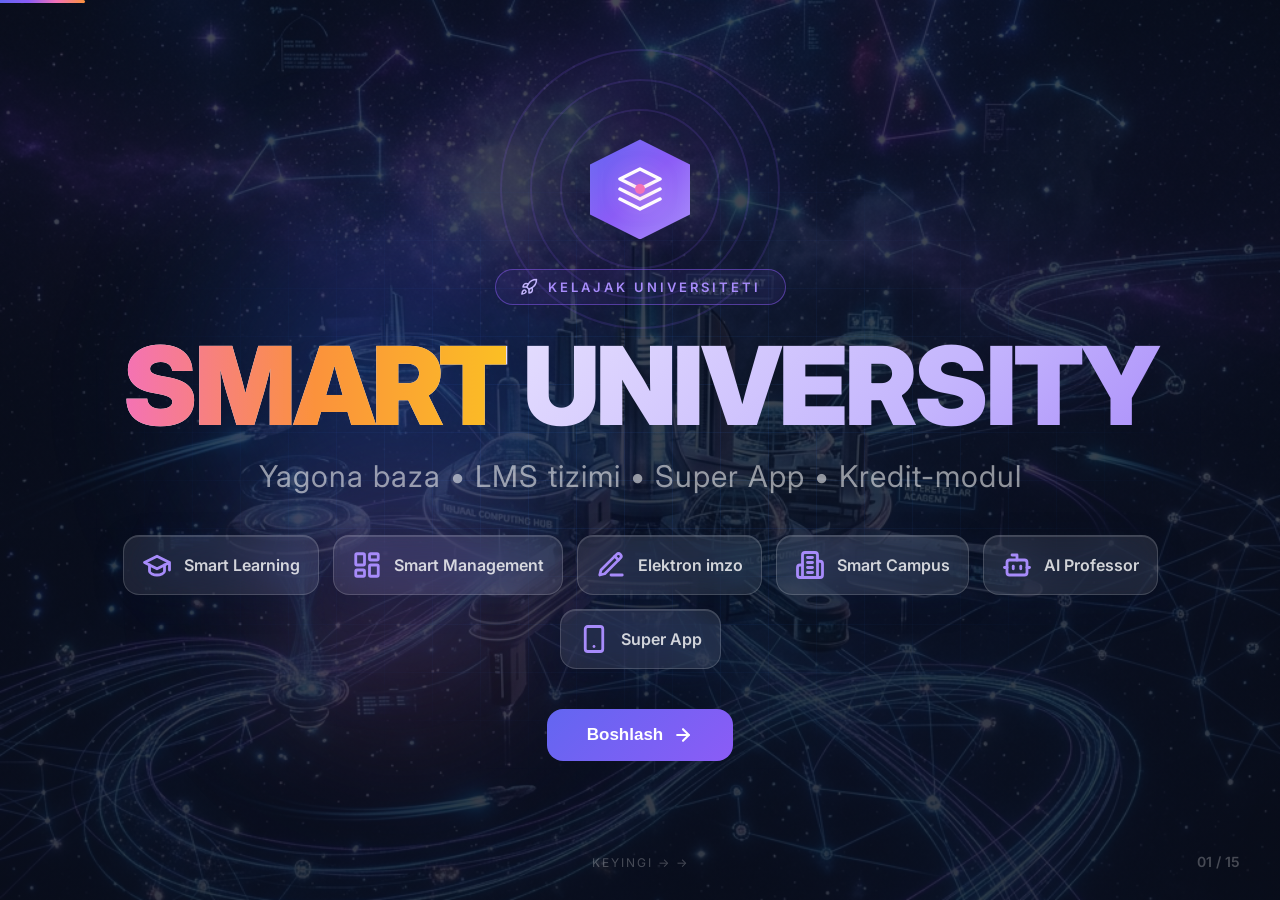
==== commit a2333f3f: "feat: modallarni kuchaytirish va kontent slaydlarini soddalashtirish Rollar uchun alohida katta moda" ====
--- a/index.html
+++ b/index.html
@@ -11,13 +11,10 @@
   <link rel="stylesheet" href="css/slide-roles.css">
   <link rel="stylesheet" href="css/slide-arch.css">
   <link rel="stylesheet" href="css/slide-roadmap.css">
-  <link rel="stylesheet" href="css/slide-kredit.css">
-  <link rel="stylesheet" href="css/slide-life.css">
-  <link rel="stylesheet" href="css/slide-payment.css">
   <link rel="stylesheet" href="css/slide-security.css">
-  <link rel="stylesheet" href="css/slide-eco.css">
-  <link rel="stylesheet" href="css/slide-didox.css">
+  <link rel="stylesheet" href="css/modal-integration.css?v=6">
   <link rel="stylesheet" href="css/slide-demo.css">
+  <link rel="stylesheet" href="css/modal-roles.css?v=2">
   <link rel="stylesheet" href="css/slide-team.css">
   <link rel="stylesheet" href="css/slide-finale.css">
   <link rel="stylesheet" href="css/glass.css">
@@ -150,7 +147,7 @@
       </svg>
       Hozirgi holat
     </div>
-    <div class="slide-title">Universitet bo‘limlarida ish jarayonlarining raqamlashtirilish holati</div>
+    <div class="slide-title">Universitetning hozirgi raqamlashtirish darajasi</div>
     <p class="digit-intro">
       <span class="intro-platforms">
         <span class="sys-label sys-hemis">HEMIS</span>
@@ -159,8 +156,8 @@
         <span class="sys-label sys-didox">Didox</span>
       </span>
       <span class="intro-copy">
-        kabi alohida dasturlar bor, lekin ular <strong>o'zaro bog'lanmagan</strong>.
-        Natijada, ba'zi bo'limlar zamonaviy ishlayotgan bo'lsa, boshqalari hali ham qog'ozbozlikka ko'milib qolgan.
+        Universitetda turli tizimlar joriy qilingan, lekin bo'limlar kesimida
+        <strong>raqamlashtirish darajasi notekis</strong> bo'lib qolmoqda.
       </span>
     </p>
 
@@ -174,20 +171,21 @@
             </svg>
           </div>
           <div class="tier-meta">
-            <span class="tier-badge">Deyarli to'liq (90-100%)</span>
-            <span class="tier-range" data-pct="95">Ijobiy</span>
+            <span class="tier-badge">Yuqori daraja</span>
+            <span class="tier-range" data-pct="90">90%</span>
           </div>
         </div>
         <div class="tier-meter">
-          <div class="tier-meter-fill" data-width="95%"></div>
-        </div>
-        <h3 class="tier-depts">Kadrlar va Moliya bo'limi</h3>
-        <p class="tier-desc">Xodimlar bazasi va oylik hisob-kitoblari maxsus davlat dasturlarida to'liq elektron
-          yuritiladi. Qog'oz deyarli ishlatilmaydi.</p>
+          <div class="tier-meter-fill" data-width="90%"></div>
+        </div>
+        <h3 class="tier-depts">Yuqori daraja</h3>
+        <p class="tier-desc">Moliyalashtirish, buxgalteriya hisobi va inson resurslarini boshqarish jarayonlari
+          UzASBO 2 hamda hrm.argos.uz kabi tashqi axborot tizimlari orqali deyarli to'liq avtomatlashtirilgan.</p>
         <div class="tier-tags">
-          <span>Kadrlar</span>
+          <span>UzASBO 2</span>
+          <span>HRM</span>
           <span>Buxgalteriya</span>
-          <span>UzAsbo / Argos</span>
+          <span>Moliyalashtirish</span>
         </div>
       </div>
 
@@ -201,20 +199,22 @@
             </svg>
           </div>
           <div class="tier-meta">
-            <span class="tier-badge">Qisman (60-80%)</span>
-            <span class="tier-range" data-pct="70">O`rta darajada </span>
+            <span class="tier-badge">O'rta daraja</span>
+            <span class="tier-range" data-pct="60">60%</span>
           </div>
         </div>
         <div class="tier-meter">
-          <div class="tier-meter-fill" data-width="70%"></div>
-        </div>
-        <h3 class="tier-depts">O'quv bo'limi va Devonxona</h3>
-        <p class="tier-desc">Dars jadvali va rasmiy xatlar uchun dasturlar (HEMIS, Ijro.uz) bor. Lekin talabalar
-          arizalari va boshqa ichki ishlar hali ham qisman qog'ozda.</p>
+          <div class="tier-meter-fill" data-width="60%"></div>
+        </div>
+        <h3 class="tier-depts">O'rta daraja</h3>
+        <p class="tier-desc">Universitetda HEMIS, Moodle va EDO.IJRO.UZ kabi tizimlar joriy qilingan. Devonxona hamda
+          Registrator ofisida asosiy yuritish tizimlari mavjud, biroq ayrim ichki jarayonlar hali ham qog'oz hujjatlar
+          va qo'lda bajariladigan amaliyotlarga bog'liq.</p>
         <div class="tier-tags">
           <span>HEMIS</span>
-          <span>Hujjatlar</span>
-          <span>Qisman qog'oz</span>
+          <span>Moodle</span>
+          <span>EDO.IJRO.UZ</span>
+          <span>Registrator</span>
         </div>
       </div>
 
@@ -228,290 +228,26 @@
             </svg>
           </div>
           <div class="tier-meta">
-            <span class="tier-badge">Juda past (0-40%)</span>
-            <span class="tier-range" data-pct="25">Qoniqarsiz</span>
+            <span class="tier-badge">Past daraja</span>
+            <span class="tier-range" data-pct="30">30%</span>
           </div>
         </div>
         <div class="tier-meter">
-          <div class="tier-meter-fill" data-width="25%"></div>
-        </div>
-        <h3 class="tier-depts">Yotoqxona, Ombor va Reyting</h3>
-        <p class="tier-desc">Talabalarni yotoqxonaga joylashtirish, ombordagi jihozlar hisobi va xalqaro reyting
-          ma'lumotlari deyarli to'liq qo'lda, qog'ozda yoki Excelda qilinadi.</p>
+          <div class="tier-meter-fill" data-width="30%"></div>
+        </div>
+        <h3 class="tier-depts">Past daraja</h3>
+        <p class="tier-desc">Arxiv, omborxona, TTJ va xalqaro reytinglar bilan ishlash bo'limlarida hujjatlarni
+          arxivlash, tovar-moddiy boyliklar hisobi va joylashtirish jarayonlari asosan Excel yoki qog'oz shaklida
+          yuritilmoqda.</p>
         <div class="tier-tags">
-          <span>Yotoqxona (TTJ)</span>
+          <span>Arxiv</span>
           <span>Omborxona</span>
-          <span>Qog'oz / Excel</span>
-        </div>
-      </div>
-    </div>
-  </div><!-- ===== SLIDE 10 — AMALDAGI JARAYONLAR ===== -->
-  <div class="slide slide-eco">
-    <div class="eco-bg" aria-hidden="true">
-      <div class="eco-orb eco-orb-1"></div>
-      <div class="eco-orb eco-orb-2"></div>
-    </div>
-
-    <div class="slide-label eco-label">
-      <svg class="label-icon" viewBox="0 0 24 24" fill="none" stroke="currentColor" stroke-width="2" aria-hidden="true">
-        <path d="M21 12a9 9 0 1 1-9-9c2.52 0 4.93 1 6.74 2.74L21 8" />
-        <path d="M21 3v5h-5" />
-      </svg>
-      Mavjud tizimlar
-    </div>
-    <h2 class="slide-title">Amaldagi jarayonlar</h2>
-    <p class="eco-intro"><strong>7 ta tizim</strong> mavjud — lekin bir-biriga ulanmagan fragmentatsiya</p>
-
-    <div class="ecosystem-grid">
-      <!-- HEMIS -->
-      <div class="eco-card" style="--card-idx: 0;">
-        <div class="eco-card-header">
-          <div class="eco-card-icon">
-            <svg viewBox="0 0 24 24" fill="none" stroke="currentColor" stroke-width="2">
-              <path d="M4 19.5v-15A2.5 2.5 0 0 1 6.5 2H20v20H6.5a2.5 2.5 0 0 1 0-5H20" />
-            </svg>
-          </div>
-          <span class="eco-card-badge">Alohida</span>
-        </div>
-        <h3 class="eco-card-title">HEMIS</h3>
-        <p class="eco-card-desc">O'quv jarayoni boshqaruvi, talabalar bazasi, baholar va davomat tizimi.</p>
-      </div>
-
-      <!-- Moodle -->
-      <div class="eco-card" style="--card-idx: 1;">
-        <div class="eco-card-header">
-          <div class="eco-card-icon">
-            <svg viewBox="0 0 24 24" fill="none" stroke="currentColor" stroke-width="2">
-              <path d="M22 10v6M2 10l10-5 10 5-10 5z" />
-            </svg>
-          </div>
-          <span class="eco-card-badge">Alohida</span>
-        </div>
-        <h3 class="eco-card-title">Moodle</h3>
-        <p class="eco-card-desc">Masofaviy ta'lim, elektron resurslar va topshiriqlar platformasi.</p>
-      </div>
-
-      <!-- EDO.IJRO -->
-      <div class="eco-card" style="--card-idx: 2;">
-        <div class="eco-card-header">
-          <div class="eco-card-icon">
-            <svg viewBox="0 0 24 24" fill="none" stroke="currentColor" stroke-width="2">
-              <path d="M14 2H6a2 2 0 0 0-2 2v16a2 2 0 0 0 2 2h12a2 2 0 0 0 2-2V8z" />
-              <polyline points="14 2 14 8 20 8" />
-            </svg>
-          </div>
-          <span class="eco-card-badge">Alohida</span>
-        </div>
-        <h3 class="eco-card-title">EDO.IJRO</h3>
-        <p class="eco-card-desc">Elektron hujjat aylanishi, rasmiy buyruqlar va xat-xabarlar tizimi.</p>
-      </div>
-
-      <!-- UzAsbo 2 -->
-      <div class="eco-card" style="--card-idx: 3;">
-        <div class="eco-card-header">
-          <div class="eco-card-icon">
-            <svg viewBox="0 0 24 24" fill="none" stroke="currentColor" stroke-width="2">
-              <rect width="20" height="14" x="2" y="5" rx="2" />
-              <path d="M2 10h20" />
-            </svg>
-          </div>
-          <span class="eco-card-badge">Alohida</span>
-        </div>
-        <h3 class="eco-card-title">UzAsbo 2</h3>
-        <p class="eco-card-desc">Buxgalteriya hisobi, moliyaviy amaliyotlar va ish haqi hisob-kitoblari.</p>
-      </div>
-
-      <!-- HRM Argos -->
-      <div class="eco-card" style="--card-idx: 4;">
-        <div class="eco-card-header">
-          <div class="eco-card-icon">
-            <svg viewBox="0 0 24 24" fill="none" stroke="currentColor" stroke-width="2">
-              <path d="M16 21v-2a4 4 0 0 0-4-4H6a4 4 0 0 0-4 4v2" />
-              <circle cx="9" cy="7" r="4" />
-            </svg>
-          </div>
-          <span class="eco-card-badge">Alohida</span>
-        </div>
-        <h3 class="eco-card-title">HRM Argos</h3>
-        <p class="eco-card-desc">Kadrlar hisobi, xodimlar ma'lumotlar bazasi va vakansiyalar boshqaruvi.</p>
-      </div>
-
-      <!-- OneID -->
-      <div class="eco-card" style="--card-idx: 5;">
-        <div class="eco-card-header">
-          <div class="eco-card-icon">
-            <svg viewBox="0 0 24 24" fill="none" stroke="currentColor" stroke-width="2">
-              <circle cx="12" cy="12" r="10" />
-              <path d="M12 2a14.5 14.5 0 0 0 0 20 14.5 14.5 0 0 0 0-20" />
-              <path d="M2 12h20" />
-            </svg>
-          </div>
-          <span class="eco-card-badge">Alohida</span>
-        </div>
-        <h3 class="eco-card-title">OneID</h3>
-        <p class="eco-card-desc">Yagona login tizimi, davlat elektron xizmatlariga kirish va autentifikatsiya.</p>
-      </div>
-
-      <!-- Email -->
-      <div class="eco-card" style="--card-idx: 6;">
-        <div class="eco-card-header">
-          <div class="eco-card-icon">
-            <svg viewBox="0 0 24 24" fill="none" stroke="currentColor" stroke-width="2">
-              <rect width="20" height="16" x="2" y="4" rx="2" />
-              <path d="m22 7-8.97 5.7a1.94 1.94 0 0 1-2.06 0L2 7" />
-            </svg>
-          </div>
-          <span class="eco-card-badge">Alohida</span>
-        </div>
-        <h3 class="eco-card-title">Email</h3>
-        <p class="eco-card-desc">Korporativ elektron pochta tizimi va tashqi aloqalar kanali.</p>
-      </div>
-    </div>
-
-    <div class="eco-warning">
-      <svg viewBox="0 0 24 24" fill="none" stroke="currentColor" stroke-width="2">
-        <path d="m21.73 18-8-14a2 2 0 0 0-3.48 0l-8 14A2 2 0 0 0 4 21h16a2 2 0 0 0 1.73-3" />
-        <path d="M12 9v4" />
-        <path d="M12 17h.01" />
-      </svg>
-      7 ta tizim — lekin bir-biriga ULANMAGAN!
-    </div>
-    <div class="eco-footer">
-      <span class="eco-chip">Fragmentatsiya</span>
-      <span class="eco-chip">Qo'lda integratsiya</span>
-      <span class="eco-chip">SMART yechimi</span>
-    </div>
-  </div><!-- ===== SLIDE 11 — DIDOX ELEKTRON IMZO ===== -->
-  <div class="slide slide-didox">
-    <div class="didox-bg" aria-hidden="true">
-      <div class="didox-orb didox-orb-1"></div>
-      <div class="didox-orb didox-orb-2"></div>
-
-    </div>
-
-    <div class="slide-label didox-label">
-      <svg class="label-icon" viewBox="0 0 24 24" fill="none" stroke="currentColor" stroke-width="2" aria-hidden="true">
-        <path d="M14 2H6a2 2 0 0 0-2 2v16a2 2 0 0 0 2 2h12a2 2 0 0 0 2-2V8z" />
-        <polyline points="14 2 14 8 20 8" />
-        <path d="m9 15 2 2 4-4" />
-      </svg>
-      Alohida tizim
-    </div>
-    <h2 class="slide-title">Didox — elektron imzo</h2>
-    <p class="didox-intro">Universitet <strong>shartnomalari</strong> uchun alohida tizim ichida <strong>elektron
-        imzo</strong> beriladi — SMART SuperApp dan mustaqil, lekin integratsiyalangan <strong>Didox</strong> sahifasi
-      orqali.</p>
-
-    <div class="didox-layout">
-      <div class="didox-hero">
-        <div class="didox-brand">
-          <div class="didox-logo">
-            <svg viewBox="0 0 24 24" fill="none" stroke="currentColor" stroke-width="2" aria-hidden="true">
-              <path d="M12 22s8-4 8-10V5l-8-3-8 3v7c0 6 8 10 8 10z" />
-              <path d="m9 12 2 2 4-4" />
-            </svg>
-          </div>
-          <div class="didox-brand-text">
-            <h3>DIDOX</h3>
-            <p>Shartnoma va hujjatlar elektron imzosi</p>
-          </div>
-        </div>
-
-        <div class="didox-badge-row">
-          <span class="didox-badge">Alohida sahifa</span>
-          <span class="didox-badge alt">E-imzo tizimi</span>
-          <span class="didox-badge">Universitet shartnomalari</span>
-        </div>
-
-        <p class="didox-desc">Talaba, xodim va hamkorlar bilan tuziladigan shartnomalar alohida Didox modulida
-          imzolanadi. Qog'ozsiz jarayon, qonuniy kuchga ega arxiv va to'liq audit izi saqlanadi.</p>
-
-        <div class="didox-flow">
-          <div class="didox-step">
-            <div class="didox-step-icon"><svg viewBox="0 0 24 24" fill="none" stroke="currentColor" stroke-width="2">
-                <path d="M14 2H6a2 2 0 0 0-2 2v16a2 2 0 0 0 2 2h12a2 2 0 0 0 2-2V8z" />
-                <polyline points="14 2 14 8 20 8" />
-              </svg></div>
-            <span>Shartnoma</span>
-          </div>
-          <span class="didox-arrow" aria-hidden="true">→</span>
-          <div class="didox-step">
-            <div class="didox-step-icon"><svg viewBox="0 0 24 24" fill="none" stroke="currentColor" stroke-width="2">
-                <path d="M12 22s8-4 8-10V5l-8-3-8 3v7c0 6 8 10 8 10z" />
-                <path d="m9 12 2 2 4-4" />
-              </svg></div>
-            <span>E-imzo</span>
-          </div>
-          <span class="didox-arrow" aria-hidden="true">→</span>
-          <div class="didox-step">
-            <div class="didox-step-icon"><svg viewBox="0 0 24 24" fill="none" stroke="currentColor" stroke-width="2">
-                <path d="M22 19a2 2 0 0 1-2 2H4a2 2 0 0 1-2-2V5a2 2 0 0 1 2-2h5l2 3h9a2 2 0 0 1 2 2z" />
-              </svg></div>
-            <span>Arxiv</span>
-          </div>
-        </div>
-      </div>
-
-      <div class="didox-cards">
-        <article class="didox-card didox-card-1">
-          <div class="didox-card-head">
-            <div class="didox-card-icon"><svg viewBox="0 0 24 24" fill="none" stroke="currentColor" stroke-width="2">
-                <path d="M22 10v6M2 10l10-5 10 5-10 5z" />
-                <path d="M6 12v5c3.3 0 6-1.3 6-3v-5" />
-              </svg></div>
-            <h4>Talaba shartnomalari</h4>
-          </div>
-          <p>O'qish shartnomasi, kontrakt va qo'shimcha kelishuvlar — onlayn imzolanadi.</p>
-        </article>
-        <article class="didox-card didox-card-2">
-          <div class="didox-card-head">
-            <div class="didox-card-icon"><svg viewBox="0 0 24 24" fill="none" stroke="currentColor" stroke-width="2">
-                <path d="M16 21v-2a4 4 0 0 0-4-4H6a4 4 0 0 0-4 4v2" />
-                <circle cx="9" cy="7" r="4" />
-              </svg></div>
-            <h4>Xodimlar hujjatlari</h4>
-          </div>
-          <p>Mehnat shartnomasi, buyruq va ichki hujjatlar — elektron imzo bilan tasdiqlanadi.</p>
-        </article>
-        <article class="didox-card didox-card-3">
-          <div class="didox-card-head">
-            <div class="didox-card-icon"><svg viewBox="0 0 24 24" fill="none" stroke="currentColor" stroke-width="2">
-                <path d="M16 21v-2a4 4 0 0 0-4-4H6a4 4 0 0 0-4 4v2" />
-                <path d="M22 21v-2a4 4 0 0 0-3-3.87" />
-                <path d="M16 3.13a4 4 0 0 1 0 7.75" />
-              </svg></div>
-            <h4>Hamkorlik kelishuvlari</h4>
-          </div>
-          <p>Tashqi hamkorlar bilan tuzilgan shartnomalar — xavfsiz va tez imzolanadi.</p>
-        </article>
-      </div>
-    </div>
-
-    <div class="didox-footer">
-      <div class="didox-chip">
-        <svg viewBox="0 0 24 24" fill="none" stroke="currentColor" stroke-width="2">
-          <path d="M10 13a5 5 0 0 0 7.54.54l3-3a5 5 0 0 0-7.07-7.07l-1.72 1.71" />
-          <path d="M14 11a5 5 0 0 0-7.54-.54l-3 3a5 5 0 0 0 7.07 7.07l1.71-1.71" />
-        </svg>
-        SMART bilan integratsiya
-      </div>
-      <div class="didox-chip">
-        <svg viewBox="0 0 24 24" fill="none" stroke="currentColor" stroke-width="2">
-          <rect width="18" height="11" x="3" y="11" rx="2" ry="2" />
-          <path d="M7 11V7a5 5 0 0 1 10 0v4" />
-        </svg>
-        Qonuniy e-imzo standarti
-      </div>
-      <div class="didox-chip">
-        <svg viewBox="0 0 24 24" fill="none" stroke="currentColor" stroke-width="2">
-          <path d="M14 2H6a2 2 0 0 0-2 2v16a2 2 0 0 0 2 2h12a2 2 0 0 0 2-2V8z" />
-          <polyline points="14 2 14 8 20 8" />
-          <line x1="16" x2="8" y1="13" y2="13" />
-        </svg>
-        Audit log va arxiv
-      </div>
-    </div>
-  </div><!-- ===== SLIDE 3 — MUAMMOLAR ===== -->
+          <span>TTJ</span>
+          <span>Excel</span>
+        </div>
+      </div>
+    </div>
+  </div><!-- ===== SLIDE 4 — MUAMMOLAR ===== -->
   <div class="slide slide-problems">
     <div class="slide-label problems-label">
       <svg class="label-icon" viewBox="0 0 24 24" fill="none" stroke="currentColor" stroke-width="2" aria-hidden="true">
@@ -519,133 +255,63 @@
         <path d="M12 9v4" />
         <path d="M12 17h.01" />
       </svg>
-      Muammolar
-    </div>
-    <div class="slide-title">Raqamlashtirilmagan asosiy kamchiliklar</div>
-    <p class="problems-intro">O'zbekiston universitetlarida tizimlar bor, lekin ko'p muhim jarayon hali ham
-      <strong>qo'lda, Excel yoki qog'ozda</strong> yuritiladi.
-    </p>
+      Muammo va kamchiliklar
+    </div>
+    <div class="slide-title">Universitet tizimidagi asosiy muammolar</div>
 
     <div class="problem-grid">
-      <div class="problem-card">
-        <div class="p-icon p-icon-red">
-          <svg viewBox="0 0 24 24" fill="none" stroke="currentColor" stroke-width="2" stroke-linecap="round"
-            stroke-linejoin="round" aria-hidden="true">
-            <path d="M10 13a5 5 0 0 0 7.54.54l3-3a5 5 0 0 0-7.07-7.07l-1.72 1.71" />
-            <path d="M14 11a5 5 0 0 0-7.54-.54l-3 3a5 5 0 0 0 7.07 7.07l1.71-1.71" />
-          </svg>
-        </div>
+      <div class="problem-card problem-card--red">
         <div class="problem-card-body">
-          <h3 class="p-title">Tizimlar integratsiyasi yo'q</h3>
-          <p class="p-desc">Tizimlar o'zaro integrallashmagan, ma'lumotlar qo'lda ko'chiriladi.</p>
-        </div>
-      </div>
-
-      <div class="problem-card">
-        <div class="p-icon p-icon-amber">
-          <svg viewBox="0 0 24 24" fill="none" stroke="currentColor" stroke-width="2" stroke-linecap="round"
-            stroke-linejoin="round" aria-hidden="true">
-            <path d="M14 2H6a2 2 0 0 0-2 2v16a2 2 0 0 0 2 2h12a2 2 0 0 0 2-2V8z" />
-            <path d="M14 2v6h6" />
-            <path d="M12 18v-6" />
-            <path d="M9 15h6" />
-          </svg>
-        </div>
+          <div class="problem-index">01</div>
+          <h3 class="p-title">Akademik ma'lumotlar qo'lda yuritiladi</h3>
+          <p class="p-desc">O'qituvchilarning ish rejalari, o'quv yuklamalari, dars jadvallari va baholar
+            qaydnomalari bir nechta joyda qo'lda shakllantiriladi. Bu xatolik, takroriy kiritish va ma'lumotlarning mos
+            kelmasligi xavfini oshiradi.</p>
+          <div class="problem-tags">
+            <span>Ish rejalari</span>
+            <span>Yuklama</span>
+            <span>Dars jadvali</span>
+            <span>Baholar</span>
+          </div>
+        </div>
+      </div>
+
+      <div class="problem-card problem-card--amber">
         <div class="problem-card-body">
-          <h3 class="p-title">Ortiqcha qog'ozbozlik</h3>
-          <p class="p-desc">Arizalar va buyruqlar hali ham qog'ozda tasdiqlanadi.</p>
-        </div>
-      </div>
-
-      <div class="problem-card">
-        <div class="p-icon p-icon-blue">
-          <svg viewBox="0 0 24 24" fill="none" stroke="currentColor" stroke-width="2" stroke-linecap="round"
-            stroke-linejoin="round" aria-hidden="true">
-            <path d="M3 3v18h18" />
-            <path d="M18 17V9" />
-            <path d="M13 17V5" />
-            <path d="M8 17v-3" />
-          </svg>
-        </div>
+          <div class="problem-index">02</div>
+          <h3 class="p-title">Hujjat aylanishi qog'ozga bog'liq</h3>
+          <p class="p-desc">Ichki buyruqlarni tanishtirish, fuqarolik-huquqiy shartnomalar, arxivga topshiriladigan
+            hujjatlar, komplayens deklaratsiyalari va xizmat safari buyruqlari ko'p holatda qog'oz, muhr va qo'lda imzo
+            orqali yuritiladi.</p>
+          <div class="problem-tags">
+            <span>Buyruqlar</span>
+            <span>Shartnomalar</span>
+            <span>Arxiv</span>
+            <span>Imzo</span>
+          </div>
+        </div>
+      </div>
+
+      <div class="problem-card problem-card--cyan">
         <div class="problem-card-body">
-          <h3 class="p-title">Tahlil va reytinglar qo'lda</h3>
-          <p class="p-desc">Yagona dashboard yo'q, KPI ko'rsatkichlari Excelda yig'iladi.</p>
-        </div>
-      </div>
-
-      <div class="problem-card">
-        <div class="p-icon p-icon-purple">
-          <svg viewBox="0 0 24 24" fill="none" stroke="currentColor" stroke-width="2" stroke-linecap="round"
-            stroke-linejoin="round" aria-hidden="true">
-            <rect width="18" height="11" x="3" y="11" rx="2" ry="2" />
-            <path d="M7 11V7a5 5 0 0 1 10 0v4" />
-          </svg>
-        </div>
-        <div class="problem-card-body">
-          <h3 class="p-title">Kiberxavfsizlik zaif</h3>
-          <p class="p-desc">Shaxsiy ma'lumotlar himoyalanmagan, xavfsizlik choralari sust.</p>
-        </div>
-      </div>
-
-      <div class="problem-card">
-        <div class="p-icon p-icon-cyan">
-          <svg viewBox="0 0 24 24" fill="none" stroke="currentColor" stroke-width="2" stroke-linecap="round"
-            stroke-linejoin="round" aria-hidden="true">
-            <path d="M3 9l9-7 9 7v11a2 2 0 0 1-2 2H5a2 2 0 0 1-2-2z" />
-            <path d="M9 22V12h6v10" />
-          </svg>
-        </div>
-        <div class="problem-card-body">
-          <h3 class="p-title">Xizmatlar raqamlashtirilmagan</h3>
-          <p class="p-desc">TTJ (yotoqxona) va to'lovlar uchun yagona mobil ilova yo'q.</p>
-        </div>
-      </div>
-
-      <div class="problem-card">
-        <div class="p-icon p-icon-orange">
-          <svg viewBox="0 0 24 24" fill="none" stroke="currentColor" stroke-width="2" stroke-linecap="round"
-            stroke-linejoin="round" aria-hidden="true">
-            <path d="M16 21v-2a4 4 0 0 0-4-4H6a4 4 0 0 0-4 4v2" />
-            <circle cx="9" cy="7" r="4" />
-            <path d="M22 21v-2a4 4 0 0 0-3-3.87" />
-            <path d="M16 3.13a4 4 0 0 1 0 7.75" />
-          </svg>
-        </div>
-        <div class="problem-card-body">
-          <h3 class="p-title">Yuklamalar hisobi murakkab</h3>
-          <p class="p-desc">Dars soatlari va baholar turli tizimlarda tarqoq yuritiladi.</p>
-        </div>
-      </div>
-
-      <div class="problem-card">
-        <div class="p-icon p-icon-green">
-          <svg viewBox="0 0 24 24" fill="none" stroke="currentColor" stroke-width="2" stroke-linecap="round"
-            stroke-linejoin="round" aria-hidden="true">
-            <path d="M22 10v6M2 10l10-5 10 5-10 5z" />
-            <path d="M6 12v5c0 1.7 3.3 3 6 3s6-1.3 6-3v-5" />
-          </svg>
-        </div>
-        <div class="problem-card-body">
-          <h3 class="p-title">Qabulda yagona baza yo'q</h3>
-          <p class="p-desc">Hujjatlar va arizalar telegram yoki qog'ozlarda yuritiladi.</p>
-        </div>
-      </div>
-
-      <div class="problem-card">
-        <div class="p-icon p-icon-pink">
-          <svg viewBox="0 0 24 24" fill="none" stroke="currentColor" stroke-width="2" stroke-linecap="round"
-            stroke-linejoin="round" aria-hidden="true">
-            <path d="M16 21v-2a4 4 0 0 0-4-4H6a4 4 0 0 0-4 4v2" />
-            <path d="M22 21v-2a4 4 0 0 0-3-3.87" />
-            <path d="M7.5 8a2.5 2.5 0 1 1 0-5 2.5 2.5 0 0 1 0 5Z" />
-            <path d="M2 21v-2a4 4 0 0 1 4-4h1" />
-          </svg>
-        </div>
-        <div class="problem-card-body">
-          <h3 class="p-title">Murojaatlar tizimsiz</h3>
-          <p class="p-desc">Savollar yagona markazda ro'yxatga olinmaydi, Excelda yo'qoladi.</p>
-        </div>
-      </div>
+          <div class="problem-index">03</div>
+          <h3 class="p-title">Analitika va markaziy monitoring yo'q</h3>
+          <p class="p-desc">Bo'limlar kesimidagi ko'rsatkichlar yagona analitik markazda jamlanmaydi. Jarayonlar
+            holati real vaqt rejimida ko'rinmagani uchun ma'lumotlar kech aniqlanadi, hisobotlar qo'lda yig'iladi va
+            boshqaruv qarorlari yetarli tezkor ma'lumotga tayanmaydi.</p>
+          <div class="problem-tags">
+            <span>Dashboard</span>
+            <span>Monitoring</span>
+            <span>Hisobot</span>
+            <span>Analitika</span>
+          </div>
+        </div>
+      </div>
+    </div>
+
+    <div class="problems-result">
+      <strong>Natija:</strong> xodimlar vaqtini ma'lumot yig'ish va qayta kiritishga sarflaydi, jarayonlar shaffofligi
+      pasayadi, real holatni tez ko'rish va boshqaruv qarorini vaqtida qabul qilish qiyinlashadi.
     </div>
   </div><!-- ===== SLIDE 4 — STRATEGIK MAQSAD ===== -->
   <div class="slide slide-strategy">
@@ -657,7 +323,7 @@
 
     <div class="slide-label strategy-label">
       <svg class="label-icon" viewBox="0 0 24 24" fill="none" stroke="currentColor" stroke-width="2" aria-hidden="true">
-        <circle cx="12" cy="12" r="10" />F
+        <circle cx="12" cy="12" r="10" />
         <circle cx="12" cy="12" r="6" />
         <circle cx="12" cy="12" r="2" />
       </svg>
@@ -672,10 +338,10 @@
           <circle class="hub-orbit" cx="200" cy="200" r="155" fill="none" stroke="rgba(139,92,246,0.18)"
             stroke-width="1.5" stroke-dasharray="8 8" />
           <line class="hub-line" x1="200" y1="200" x2="200" y2="55" />
-          <line class="hub-line" x1="200" y1="200" x2="323" y2="140" />
-          <line class="hub-line" x1="200" y1="200" x2="295" y2="285" />
-          <line class="hub-line" x1="200" y1="200" x2="105" y2="285" />
-          <line class="hub-line" x1="200" y1="200" x2="77" y2="140" />
+          <line class="hub-line" x1="200" y1="200" x2="337.9" y2="155.2" />
+          <line class="hub-line" x1="200" y1="200" x2="285.2" y2="317.3" />
+          <line class="hub-line" x1="200" y1="200" x2="114.8" y2="317.3" />
+          <line class="hub-line" x1="200" y1="200" x2="62.1" y2="155.2" />
         </svg>
         <div class="hub-sat" style="--angle: -90deg"><span>LMS</span></div>
         <div class="hub-sat" style="--angle: -18deg"><span>ERP</span></div>
@@ -1202,60 +868,27 @@
     </div>
     <h2 class="slide-title">O'quv jarayoni modullari</h2>
 
-    <p class="learning-intro">Raqamli ta'lim ekotizimi — <strong>LMS</strong>, hybrid darslar va AI nazorat bir joyda
-    </p>
-
-    <div class="learning-tags" aria-hidden="true">
-      <span>LMS</span>
-      <span>Hybrid</span>
-      <span>AI proctoring</span>
-      <span>Analitika</span>
-    </div>
+    <p class="learning-intro">Raqamli ta'lim ekotizimi — <strong>11 ta mustaqil modul</strong>. Modulni bosing — tarkibi va
+      guruhlar ochiladi.</p>
 
     <div class="learning-grid">
-      <div class="learning-card">
-        <div class="learning-card-icon"><svg viewBox="0 0 24 24" fill="none" stroke="currentColor" stroke-width="2">
-            <path d="M19 21v-2a4 4 0 0 0-4-4H9a4 4 0 0 0-4 4v2" />
-            <circle cx="12" cy="7" r="4" />
-          </svg></div>
-        <span>Talaba kabineti</span>
-      </div>
-      <div class="learning-card">
-        <div class="learning-card-icon"><svg viewBox="0 0 24 24" fill="none" stroke="currentColor" stroke-width="2">
-            <path d="M16 21v-2a4 4 0 0 0-4-4H6a4 4 0 0 0-4 4v2" />
-            <circle cx="9" cy="7" r="4" />
-            <path d="M22 21v-2a4 4 0 0 0-3-3.87" />
-            <path d="M16 3.13a4 4 0 0 1 0 7.75" />
-          </svg></div>
-        <span>O'qituvchi kabineti</span>
-      </div>
-      <div class="learning-card">
-        <div class="learning-card-icon"><svg viewBox="0 0 24 24" fill="none" stroke="currentColor" stroke-width="2">
-            <path d="M16 4h2a2 2 0 0 1 2 2v14a2 2 0 0 1-2 2H6a2 2 0 0 1-2-2V6a2 2 0 0 1 2-2h2" />
-            <rect width="8" height="4" x="8" y="2" rx="1" />
-            <path d="M9 12h6" />
-            <path d="M9 16h6" />
-            <path d="M9 8h6" />
-          </svg></div>
-        <span>O'quv jarayonini boshqarish</span>
-      </div>
-      <div class="learning-card">
+      <button type="button" class="learning-card" data-module="lms" aria-haspopup="dialog">
         <div class="learning-card-icon"><svg viewBox="0 0 24 24" fill="none" stroke="currentColor" stroke-width="2">
             <path d="M4 19.5v-15A2.5 2.5 0 0 1 6.5 2H20v20H6.5a2.5 2.5 0 0 1 0-5H20" />
             <path d="M8 7h8" />
             <path d="M8 11h8" />
           </svg></div>
         <span>LMS kurs boshqaruvi</span>
-      </div>
-      <div class="learning-card">
+      </button>
+      <button type="button" class="learning-card" data-module="hybrid" aria-haspopup="dialog">
         <div class="learning-card-icon"><svg viewBox="0 0 24 24" fill="none" stroke="currentColor" stroke-width="2">
             <rect width="20" height="14" x="2" y="3" rx="2" />
             <path d="M8 21h8" />
             <path d="M12 17v4" />
           </svg></div>
         <span>Hybrid ta'lim tizimi</span>
-      </div>
-      <div class="learning-card">
+      </button>
+      <button type="button" class="learning-card" data-module="arvr" aria-haspopup="dialog">
         <div class="learning-card-icon"><svg viewBox="0 0 24 24" fill="none" stroke="currentColor" stroke-width="2">
             <path d="M2 8a2 2 0 0 1 2-2h16a2 2 0 0 1 2 2v8a2 2 0 0 1-2 2H4a2 2 0 0 1-2-2Z" />
             <path d="M6 12h.01" />
@@ -1264,15 +897,15 @@
             <path d="M18 12h.01" />
           </svg></div>
         <span>AR/VR laboratoriyalar</span>
-      </div>
-      <div class="learning-card">
+      </button>
+      <button type="button" class="learning-card" data-module="conference" aria-haspopup="dialog">
         <div class="learning-card-icon"><svg viewBox="0 0 24 24" fill="none" stroke="currentColor" stroke-width="2">
             <path d="m16 13 5.223 3.482a.5.5 0 0 0 .777-.416V7.87a.5.5 0 0 0-.752-.432L16 10.5" />
             <rect x="2" y="6" width="14" height="12" rx="2" />
           </svg></div>
         <span>Online konferensiya</span>
-      </div>
-      <div class="learning-card">
+      </button>
+      <button type="button" class="learning-card" data-module="exam" aria-haspopup="dialog">
         <div class="learning-card-icon"><svg viewBox="0 0 24 24" fill="none" stroke="currentColor" stroke-width="2">
             <path d="M14 2H6a2 2 0 0 0-2 2v16a2 2 0 0 0 2 2h12a2 2 0 0 0 2-2V8z" />
             <path d="M14 2v6h6" />
@@ -1281,16 +914,16 @@
             <path d="M10 9H8" />
           </svg></div>
         <span>Online test va imtihon</span>
-      </div>
-      <div class="learning-card">
+      </button>
+      <button type="button" class="learning-card learning-card--accent" data-module="proctoring" aria-haspopup="dialog">
         <div class="learning-card-icon learning-card-icon-accent"><svg viewBox="0 0 24 24" fill="none"
             stroke="currentColor" stroke-width="2">
             <path d="M2 12s3-7 10-7 10 7 10 7-3 7-10 7-10-7-10-7Z" />
             <circle cx="12" cy="12" r="3" />
           </svg></div>
         <span>AI exam proctoring</span>
-      </div>
-      <div class="learning-card">
+      </button>
+      <button type="button" class="learning-card" data-module="analytics" aria-haspopup="dialog">
         <div class="learning-card-icon"><svg viewBox="0 0 24 24" fill="none" stroke="currentColor" stroke-width="2">
             <path d="M3 3v18h18" />
             <path d="M18 17V9" />
@@ -1298,25 +931,8 @@
             <path d="M8 17v-3" />
           </svg></div>
         <span>O'quv analitikasi</span>
-      </div>
-      <div class="learning-card">
-        <div class="learning-card-icon"><svg viewBox="0 0 24 24" fill="none" stroke="currentColor" stroke-width="2">
-            <path
-              d="M15 14c.2-1 .7-1.7 1.5-2.5 1-.9 1.5-2.2 1.5-3.5A6 6 0 0 0 6 8c0 1 .2 2.2 1.5 3.5.7.7 1.3 1.5 1.5 2.5" />
-            <path d="M9 18h6" />
-            <path d="M10 22h4" />
-          </svg></div>
-        <span>Shaxsiy tavsiyalar</span>
-      </div>
-      <div class="learning-card">
-        <div class="learning-card-icon"><svg viewBox="0 0 24 24" fill="none" stroke="currentColor" stroke-width="2">
-            <path d="M21 15v4a2 2 0 0 1-2 2H5a2 2 0 0 1-2-2v-4" />
-            <polyline points="17 8 12 3 7 8" />
-            <line x1="12" x2="12" y1="3" y2="15" />
-          </svg></div>
-        <span>Homework submission</span>
-      </div>
-      <div class="learning-card">
+      </button>
+      <button type="button" class="learning-card" data-module="dlab" aria-haspopup="dialog">
         <div class="learning-card-icon"><svg viewBox="0 0 24 24" fill="none" stroke="currentColor" stroke-width="2">
             <path d="M6 18h8" />
             <path d="M3 22h18" />
@@ -1325,15 +941,15 @@
             <path d="M9 10h2" />
           </svg></div>
         <span>Raqamli laboratoriya</span>
-      </div>
-      <div class="learning-card">
+      </button>
+      <button type="button" class="learning-card" data-module="library" aria-haspopup="dialog">
         <div class="learning-card-icon"><svg viewBox="0 0 24 24" fill="none" stroke="currentColor" stroke-width="2">
             <path d="M2 3h6a4 4 0 0 1 4 4v14a3 3 0 0 0-3-3H2z" />
             <path d="M22 3h-6a4 4 0 0 0-4 4v14a3 3 0 0 1 3-3h7z" />
           </svg></div>
         <span>Elektron kutubxona</span>
-      </div>
-      <div class="learning-card">
+      </button>
+      <button type="button" class="learning-card" data-module="micro" aria-haspopup="dialog">
         <div class="learning-card-icon"><svg viewBox="0 0 24 24" fill="none" stroke="currentColor" stroke-width="2">
             <path d="M6 9H4.5a2.5 2.5 0 0 1 0-5H6" />
             <path d="M18 9h1.5a2.5 2.5 0 0 0 0-5H18" />
@@ -1343,15 +959,25 @@
             <path d="M18 2H6v7a6 6 0 0 0 12 0V2Z" />
           </svg></div>
         <span>Mikro-kurslar va sertifikatlar</span>
-      </div>
-      <div class="learning-card">
-        <div class="learning-card-icon"><svg viewBox="0 0 24 24" fill="none" stroke="currentColor" stroke-width="2">
-            <path d="M16 21v-2a4 4 0 0 0-4-4H6a4 4 0 0 0-4 4v2" />
-            <circle cx="9" cy="7" r="4" />
-            <path d="M22 21v-2a4 4 0 0 0-3-3.87" />
-            <path d="M16 3.13a4 4 0 0 1 0 7.75" />
+      </button>
+      <button type="button" class="learning-card learning-card--kredit" data-module="kredit" aria-haspopup="dialog">
+        <div class="learning-card-icon learning-card-icon-kredit"><svg viewBox="0 0 24 24" fill="none" stroke="currentColor" stroke-width="2">
+            <path d="M22 10v6M2 10l10-5 10 5-10 5z" />
+            <path d="M6 12v5c3.3 0 6-1.3 6-3v-5" />
           </svg></div>
-        <span>Ota-ona monitoring paneli</span>
+        <span>Kredit-modul</span>
+      </button>
+    </div>
+
+    <p class="learning-hint">Modul tugmasini bosing — modal oynada guruhlar va funksiyalar ro'yxati chiqadi</p>
+
+    <div class="learning-modal" id="learningModal" hidden>
+      <div class="learning-modal-backdrop" data-close-modal></div>
+      <div class="learning-modal-dialog" role="dialog" aria-modal="true" aria-labelledby="learningModalTitle">
+        <button type="button" class="learning-modal-close" data-close-modal aria-label="Yopish">&times;</button>
+        <h3 class="learning-modal-title" id="learningModalTitle"></h3>
+        <p class="learning-modal-desc"></p>
+        <div class="learning-modal-groups"></div>
       </div>
     </div>
   </div><!-- ===== SLIDE 7 — AI & SUPERAPP ===== -->
@@ -1382,6 +1008,7 @@
       <span>O'zbek tili</span>
       <span>Real-vaqt</span>
       <span>FaceID / QR</span>
+      <span>Dars jadvali AI</span>
     </div>
 
     <div class="ai-grid-wrap">
@@ -1467,6 +1094,22 @@
               <p class="ai-card-desc">Universitetning barcha ichki hujjatlari, kutubxona va darsliklarini yagona AI qidiruvga birlashtirish.</p>
             </div>
           </div>
+          <div class="ai-card ai-card--sky">
+            <div class="ai-card-watermark" aria-hidden="true"><svg viewBox="0 0 24 24" fill="none" stroke="currentColor" stroke-width="1.5">
+                <rect width="18" height="18" x="3" y="4" rx="2" />
+                <path d="M16 2v4M8 2v4M3 10h18" />
+                <path d="M8 14h.01M12 14h.01M16 14h.01M8 18h.01M12 18h.01" />
+              </svg></div>
+            <div class="ai-card-body">
+              <div class="ai-card-icon"><svg viewBox="0 0 24 24" fill="none" stroke="currentColor" stroke-width="2">
+                  <rect width="18" height="18" x="3" y="4" rx="2" />
+                  <path d="M16 2v4M8 2v4M3 10h18" />
+                  <path d="M8 14h.01M12 14h.01M16 14h.01M8 18h.01M12 18h.01" />
+                </svg></div>
+              <span>AI dars jadvali rejalashtirish</span>
+              <p class="ai-card-desc">O'quv yiliga dars jadvalini AI tuzadi: qaysi fan, qaysi auditoriya va soat; tavsiya tizimi bilan 1 yillik to'liq reja.</p>
+            </div>
+          </div>
         </div>
       </div>
 
@@ -1529,761 +1172,42 @@
       </figure>
 
       <div class="roles-legend">
-        <div class="roles-legend-item roles-legend-student">
+        <button type="button" class="roles-legend-item roles-legend-student" data-open-role-modal="student">
           <span class="roles-legend-dot"></span>
           <div>
             <strong>Talaba</strong>
             <p>Jadval, baholar, LMS, TTJ, to'lov</p>
-          </div>
-        </div>
-        <div class="roles-legend-item roles-legend-teacher">
+            <span class="roles-legend-hint">Bosing — batafsil</span>
+          </div>
+        </button>
+        <button type="button" class="roles-legend-item roles-legend-teacher" data-open-role-modal="teacher">
           <span class="roles-legend-dot"></span>
           <div>
             <strong>O'qituvchi</strong>
             <p>Reja, baholash, davomat, LMS</p>
-          </div>
-        </div>
-        <div class="roles-legend-item roles-legend-leader">
+            <span class="roles-legend-hint">Bosing — batafsil</span>
+          </div>
+        </button>
+        <button type="button" class="roles-legend-item roles-legend-leader" data-open-role-modal="leader">
           <span class="roles-legend-dot"></span>
           <div>
             <strong>Rahbar</strong>
             <p>KPI, dashboard, analitika, buyruq</p>
-          </div>
-        </div>
-        <div class="roles-legend-item roles-legend-customer">
+            <span class="roles-legend-hint">Bosing — batafsil</span>
+          </div>
+        </button>
+        <button type="button" class="roles-legend-item roles-legend-customer" data-open-role-modal="customer">
           <span class="roles-legend-dot"></span>
           <div>
             <strong>Mijoz</strong>
             <p>Ota-ona, hamkor, abituriyent, aloqa</p>
-          </div>
-        </div>
-      </div>
-    </div>
-  </div><!-- ===== SLIDE 15 — SUPERAPP DEMO ===== -->
-  <div class="slide slide-demo">
-    <div class="demo-bg" aria-hidden="true">
-      <div class="demo-orb demo-orb-1"></div>
-      <div class="demo-orb demo-orb-2"></div>
-    </div>
-    <div class="slide-label demo-label">
-      <svg class="label-icon" viewBox="0 0 24 24" fill="none" stroke="currentColor" stroke-width="2">
-        <rect width="14" height="20" x="5" y="2" rx="2" />
-        <path d="M12 18h.01" />
-      </svg>
-      Demo
-    </div>
-    <h2 class="slide-title">SuperApp ko'rinishi</h2>
-    <p class="demo-intro"><strong>Bitta ilova</strong> — talaba, o'qituvchi va admin uchun <strong>3 ta alohida
-        interfeys</strong></p>
-
-    <div class="demo-roles-row">
-
-      <div class="demo-role-col student">
-        <span class="demo-role-badge">Talaba</span>
-        <p class="demo-role-sub">Student interfeysi</p>
-
-        <div class="demo-phone">
-          <div class="dynamic-island" aria-hidden="true"></div>
-          <div class="screen">
-            <div class="status-bar" aria-hidden="true">
-              <span class="status-time">9:41</span>
-              <span class="status-icons"><span class="status-signal"></span><span class="status-wifi"></span><span class="status-battery"></span></span>
-            </div>
-            <div class="app-header"><span class="app-header-icon">T</span> Talaba</div>
-            <div class="app-grid">
-              <div class="app-item">
-                <div class="app-item-icon"><svg viewBox="0 0 24 24" fill="none" stroke="currentColor" stroke-width="2">
-                    <path d="M4 19.5v-15A2.5 2.5 0 0 1 6.5 2H20v20H6.5a2.5 2.5 0 0 1 0-5H20" />
-                  </svg></div><span>LMS</span>
-              </div>
-              <div class="app-item">
-                <div class="app-item-icon"><svg viewBox="0 0 24 24" fill="none" stroke="currentColor" stroke-width="2">
-                    <path
-                      d="M8 2v4M16 2v4M3 10h18M5 4h14a2 2 0 0 1 2 2v14a2 2 0 0 1-2 2H5a2 2 0 0 1-2-2V6a2 2 0 0 1 2-2z" />
-                  </svg></div><span>Jadval</span>
-              </div>
-              <div class="app-item">
-                <div class="app-item-icon"><svg viewBox="0 0 24 24" fill="none" stroke="currentColor" stroke-width="2">
-                    <path d="M3 3v18h18M18 17V9M13 17V5M8 17v-3" />
-                  </svg></div><span>Baholar</span>
-              </div>
-              <div class="app-item">
-                <div class="app-item-icon"><svg viewBox="0 0 24 24" fill="none" stroke="currentColor" stroke-width="2">
-                    <path d="M3 9l9-7 9 7v11a2 2 0 0 1-2 2H5a2 2 0 0 1-2-2z" />
-                  </svg></div><span>TTJ</span>
-              </div>
-              <div class="app-item">
-                <div class="app-item-icon"><svg viewBox="0 0 24 24" fill="none" stroke="currentColor" stroke-width="2">
-                    <path d="M2 10h20M2 10v8a2 2 0 0 0 2 2h16a2 2 0 0 0 2-2v-8" />
-                  </svg></div><span>To'lov</span>
-              </div>
-              <div class="app-item">
-                <div class="app-item-icon"><svg viewBox="0 0 24 24" fill="none" stroke="currentColor" stroke-width="2">
-                    <path d="M21 15a2 2 0 0 1-2 2H7l-4 4V5a2 2 0 0 1 2-2h14a2 2 0 0 1 2 2z" />
-                  </svg></div><span>Chat</span>
-              </div>
-              <div class="app-item">
-                <div class="app-item-icon"><svg viewBox="0 0 24 24" fill="none" stroke="currentColor" stroke-width="2">
-                    <path d="M14 2H6a2 2 0 0 0-2 2v16a2 2 0 0 0 2 2h12a2 2 0 0 0 2-2V8z" />
-                    <path d="m9 15 2 2 4-4" />
-                  </svg></div><span>Didox</span>
-              </div>
-              <div class="app-item">
-                <div class="app-item-icon"><svg viewBox="0 0 24 24" fill="none" stroke="currentColor" stroke-width="2">
-                    <path d="M3 2v7c0 1.1.9 2 2 2h4a2 2 0 0 0 2-2V2M7 2v20" />
-                  </svg></div><span>Ovqat</span>
-              </div>
-              <div class="app-item">
-                <div class="app-item-icon"><svg viewBox="0 0 24 24" fill="none" stroke="currentColor" stroke-width="2">
-                    <path d="M12 8V4H8M12 8a4 4 0 1 0 0 8 4 4 0 0 0 0-8z" />
-                  </svg></div><span>AI</span>
-              </div>
-            </div>
-            <nav class="app-tabbar" aria-hidden="true">
-              <span class="tab tab-active"></span><span class="tab"></span><span class="tab"></span><span class="tab"></span>
-            </nav>
-            <div class="home-indicator" aria-hidden="true"></div>
-          </div>
-        </div>
-      </div>
-
-      <div class="demo-role-col teacher">
-        <span class="demo-role-badge">O'qituvchi</span>
-        <p class="demo-role-sub">Teacher interfeysi</p>
-
-        <div class="demo-phone">
-          <div class="dynamic-island" aria-hidden="true"></div>
-          <div class="screen">
-            <div class="status-bar" aria-hidden="true">
-              <span class="status-time">9:41</span>
-              <span class="status-icons"><span class="status-signal"></span><span class="status-wifi"></span><span class="status-battery"></span></span>
-            </div>
-            <div class="app-header"><span class="app-header-icon">O</span> Ustoz</div>
-            <div class="app-grid">
-              <div class="app-item">
-                <div class="app-item-icon"><svg viewBox="0 0 24 24" fill="none" stroke="currentColor" stroke-width="2">
-                    <path d="M14 2H6a2 2 0 0 0-2 2v16a2 2 0 0 0 2 2h12a2 2 0 0 0 2-2V8z" />
-                    <polyline points="14 2 14 8 20 8" />
-                  </svg></div><span>Reja</span>
-              </div>
-              <div class="app-item">
-                <div class="app-item-icon"><svg viewBox="0 0 24 24" fill="none" stroke="currentColor" stroke-width="2">
-                    <path d="M3 3v18h18M18 17V9M13 17V5M8 17v-3" />
-                  </svg></div><span>Baho</span>
-              </div>
-              <div class="app-item">
-                <div class="app-item-icon"><svg viewBox="0 0 24 24" fill="none" stroke="currentColor" stroke-width="2">
-                    <path d="M16 21v-2a4 4 0 0 0-4-4H6a4 4 0 0 0-4 4v2" />
-                    <circle cx="9" cy="7" r="4" />
-                    <polyline points="16 11 18 13 22 9" />
-                  </svg></div><span>Davomat</span>
-              </div>
-              <div class="app-item">
-                <div class="app-item-icon"><svg viewBox="0 0 24 24" fill="none" stroke="currentColor" stroke-width="2">
-                    <path d="M4 19.5v-15A2.5 2.5 0 0 1 6.5 2H20v20H6.5a2.5 2.5 0 0 1 0-5H20" />
-                  </svg></div><span>LMS</span>
-              </div>
-              <div class="app-item">
-                <div class="app-item-icon"><svg viewBox="0 0 24 24" fill="none" stroke="currentColor" stroke-width="2">
-                    <path
-                      d="M8 2v4M16 2v4M3 10h18M5 4h14a2 2 0 0 1 2 2v14a2 2 0 0 1-2 2H5a2 2 0 0 1-2-2V6a2 2 0 0 1 2-2z" />
-                  </svg></div><span>Jadval</span>
-              </div>
-              <div class="app-item">
-                <div class="app-item-icon"><svg viewBox="0 0 24 24" fill="none" stroke="currentColor" stroke-width="2">
-                    <path d="M21 15a2 2 0 0 1-2 2H7l-4 4V5a2 2 0 0 1 2-2h14a2 2 0 0 1 2 2z" />
-                  </svg></div><span>Chat</span>
-              </div>
-              <div class="app-item">
-                <div class="app-item-icon"><svg viewBox="0 0 24 24" fill="none" stroke="currentColor" stroke-width="2">
-                    <path d="M2 3h6a4 4 0 0 1 4 4v14a3 3 0 0 0-3-3H2z" />
-                    <path d="M22 3h-6a4 4 0 0 0-4 4v14a3 3 0 0 1 3-3h7z" />
-                  </svg></div><span>Ilmiy</span>
-              </div>
-              <div class="app-item">
-                <div class="app-item-icon"><svg viewBox="0 0 24 24" fill="none" stroke="currentColor" stroke-width="2">
-                    <path d="M9 11l3 3L22 4" />
-                    <path d="M21 12v7a2 2 0 0 1-2 2H5a2 2 0 0 1-2-2V5a2 2 0 0 1 2-2h11" />
-                  </svg></div><span>Topshiriq</span>
-              </div>
-              <div class="app-item">
-                <div class="app-item-icon"><svg viewBox="0 0 24 24" fill="none" stroke="currentColor" stroke-width="2">
-                    <path d="M12 8V4H8M12 8a4 4 0 1 0 0 8 4 4 0 0 0 0-8z" />
-                  </svg></div><span>AI</span>
-              </div>
-            </div>
-            <nav class="app-tabbar" aria-hidden="true">
-              <span class="tab tab-active"></span><span class="tab"></span><span class="tab"></span><span class="tab"></span>
-            </nav>
-            <div class="home-indicator" aria-hidden="true"></div>
-          </div>
-        </div>
-      </div>
-
-      <div class="demo-role-col admin">
-        <span class="demo-role-badge">Admin</span>
-        <p class="demo-role-sub">Rahbar · Xodim · Boshqalar</p>
-
-        <div class="demo-phone">
-          <div class="dynamic-island" aria-hidden="true"></div>
-          <div class="screen">
-            <div class="status-bar" aria-hidden="true">
-              <span class="status-time">9:41</span>
-              <span class="status-icons"><span class="status-signal"></span><span class="status-wifi"></span><span class="status-battery"></span></span>
-            </div>
-            <div class="app-header"><span class="app-header-icon">A</span> Admin</div>
-            <div class="app-grid">
-              <div class="app-item">
-                <div class="app-item-icon"><svg viewBox="0 0 24 24" fill="none" stroke="currentColor" stroke-width="2">
-                    <rect width="7" height="9" x="3" y="3" rx="1" />
-                    <rect width="7" height="5" x="14" y="3" rx="1" />
-                    <rect width="7" height="9" x="14" y="12" rx="1" />
-                    <rect width="7" height="5" x="3" y="16" rx="1" />
-                  </svg></div><span>Panel</span>
-              </div>
-              <div class="app-item">
-                <div class="app-item-icon"><svg viewBox="0 0 24 24" fill="none" stroke="currentColor" stroke-width="2">
-                    <path d="M3 3v18h18" />
-                    <path d="m19 9-5 5-4-4-3 3" />
-                  </svg></div><span>KPI</span>
-              </div>
-              <div class="app-item">
-                <div class="app-item-icon"><svg viewBox="0 0 24 24" fill="none" stroke="currentColor" stroke-width="2">
-                    <path d="M16 21v-2a4 4 0 0 0-4-4H6a4 4 0 0 0-4 4v2" />
-                    <circle cx="9" cy="7" r="4" />
-                    <path d="M22 21v-2a4 4 0 0 0-3-3.87" />
-                    <path d="M16 3.13a4 4 0 0 1 0 7.75" />
-                  </svg></div><span>Xodim</span>
-              </div>
-              <div class="app-item">
-                <div class="app-item-icon"><svg viewBox="0 0 24 24" fill="none" stroke="currentColor" stroke-width="2">
-                    <path d="M14 2H6a2 2 0 0 0-2 2v16a2 2 0 0 0 2 2h12a2 2 0 0 0 2-2V8z" />
-                    <line x1="16" x2="8" y1="13" y2="13" />
-                    <line x1="16" x2="8" y1="17" y2="17" />
-                  </svg></div><span>Buyruq</span>
-              </div>
-              <div class="app-item">
-                <div class="app-item-icon"><svg viewBox="0 0 24 24" fill="none" stroke="currentColor" stroke-width="2">
-                    <path d="M3 3v18h18M18 17V9M13 17V5M8 17v-3" />
-                  </svg></div><span>Hisobot</span>
-              </div>
-              <div class="app-item">
-                <div class="app-item-icon"><svg viewBox="0 0 24 24" fill="none" stroke="currentColor" stroke-width="2">
-                    <path d="M12 22s8-4 8-10V5l-8-3-8 3v7c0 6 8 10 8 10z" />
-                  </svg></div><span>Nazorat</span>
-              </div>
-              <div class="app-item">
-                <div class="app-item-icon"><svg viewBox="0 0 24 24" fill="none" stroke="currentColor" stroke-width="2">
-                    <path d="M14 2H6a2 2 0 0 0-2 2v16a2 2 0 0 0 2 2h12a2 2 0 0 0 2-2V8z" />
-                    <path d="m9 15 2 2 4-4" />
-                  </svg></div><span>Didox</span>
-              </div>
-              <div class="app-item">
-                <div class="app-item-icon"><svg viewBox="0 0 24 24" fill="none" stroke="currentColor" stroke-width="2">
-                    <path
-                      d="M12.22 2h-.44a2 2 0 0 0-2 2v.18a2 2 0 0 1-1 1.73l-.43.25a2 2 0 0 1-2 0l-.15-.08a2 2 0 0 0-2.73.73l-.22.38a2 2 0 0 0 .73 2.73l.15.1a2 2 0 0 1 1 1.72v.51a2 2 0 0 1-1 1.74l-.15.09a2 2 0 0 0-.73 2.73l.22.38a2 2 0 0 0 2.73.73l.15-.08a2 2 0 0 1 2 0l.43.25a2 2 0 0 1 1 1.73V20a2 2 0 0 0 2 2h.44a2 2 0 0 0 2-2v-.18a2 2 0 0 1 1-1.73l.43-.25a2 2 0 0 1 2 0l.15.08a2 2 0 0 0 2.73-.73l.22-.39a2 2 0 0 0-.73-2.73l-.15-.08a2 2 0 0 1-1-1.74v-.5a2 2 0 0 1 1-1.74l.15-.09a2 2 0 0 0 .73-2.73l-.22-.38a2 2 0 0 0-2.73-.73l-.15.08a2 2 0 0 1-2 0l-.43-.25a2 2 0 0 1-1-1.73V4a2 2 0 0 0-2-2z" />
-                    <circle cx="12" cy="12" r="3" />
-                  </svg></div><span>Sozlama</span>
-              </div>
-              <div class="app-item">
-                <div class="app-item-icon"><svg viewBox="0 0 24 24" fill="none" stroke="currentColor" stroke-width="2">
-                    <path d="M12 8V4H8M12 8a4 4 0 1 0 0 8 4 4 0 0 0 0-8z" />
-                  </svg></div><span>AI</span>
-              </div>
-            </div>
-            <nav class="app-tabbar" aria-hidden="true">
-              <span class="tab tab-active"></span><span class="tab"></span><span class="tab"></span><span class="tab"></span>
-            </nav>
-            <div class="home-indicator" aria-hidden="true"></div>
-          </div>
-        </div>
-      </div>
-    </div>
-
-    <div class="demo-footer-feats">
-      <span class="demo-feat-chip">
-        <svg viewBox="0 0 24 24" fill="none" stroke="currentColor" stroke-width="2">
-          <rect width="5" height="5" x="3" y="3" rx="1" />
-          <rect width="5" height="5" x="16" y="3" rx="1" />
-          <path d="M21 16h-3a2 2 0 0 0-2 2v3" />
-        </svg>
-        QR / FaceID kirish
-      </span>
-      <span class="demo-feat-chip">
-        <svg viewBox="0 0 24 24" fill="none" stroke="currentColor" stroke-width="2">
-          <path d="M6 8a6 6 0 0 1 12 0c0 7 3 9 3 9H3s3-2 3-9" />
-          <path d="M10.3 21a1.94 1.94 0 0 0 3.4 0" />
-        </svg>
-        Real-vaqt bildirishnomalar
-      </span>
-      <span class="demo-feat-chip">
-        <svg viewBox="0 0 24 24" fill="none" stroke="currentColor" stroke-width="2">
-          <path d="M16 21v-2a4 4 0 0 0-4-4H6a4 4 0 0 0-4 4v2" />
-          <circle cx="9" cy="7" r="4" />
-        </svg>
-        Rol bo'yicha interfeys
-      </span>
-    </div>
-  </div><!-- ===== SLIDE 14 — TALABA HAYOTI ===== -->
-  <div class="slide slide-life">
-    <div class="life-bg" aria-hidden="true">
-      <div class="life-orb life-orb-1"></div>
-      <div class="life-orb life-orb-2"></div>
-      <div class="life-orb life-orb-3"></div>
-    </div>
-
-    <div class="slide-label life-label">
-      <svg class="label-icon" viewBox="0 0 24 24" fill="none" stroke="currentColor" stroke-width="2" aria-hidden="true">
-        <path d="M3 9l9-7 9 7v11a2 2 0 0 1-2 2H5a2 2 0 0 1-2-2z" />
-        <polyline points="9 22 9 12 15 12 15 22" />
-      </svg>
-      Talaba hayoti
-    </div>
-    <h2 class="slide-title">SuperApp ichida</h2>
-
-    <p class="life-intro">Kundalik hayot — <strong>bitta SuperApp</strong> orqali boshqariladi</p>
-
-    <div class="life-tags" aria-hidden="true">
-      <span>TTJ</span><span>Ovqat</span><span>Sport</span><span>To'lov</span>
-    </div>
-
-    <div class="life-grid">
-      <article class="life-card life-card-1">
-        <div class="life-card-watermark" aria-hidden="true"><svg viewBox="0 0 24 24" fill="none" stroke="currentColor" stroke-width="1.5">
-            <path d="M3 9l9-7 9 7v11a2 2 0 0 1-2 2H5a2 2 0 0 1-2-2z" />
-            <polyline points="9 22 9 12 15 12 15 22" />
-          </svg></div>
-        <div class="life-card-icon"><svg viewBox="0 0 24 24" fill="none" stroke="currentColor" stroke-width="2">
-            <path d="M3 9l9-7 9 7v11a2 2 0 0 1-2 2H5a2 2 0 0 1-2-2z" />
-            <polyline points="9 22 9 12 15 12 15 22" />
-          </svg></div>
-        <h3 class="life-card-name">TTJ</h3>
-        <p class="life-card-desc">Joylashtirish, navbat va to'lovlar</p>
-        <ul class="life-pills">
-          <li>Joy</li>
-          <li>Navbat</li>
-          <li>To'lov</li>
-        </ul>
-      </article>
-      <article class="life-card life-card-2">
-        <div class="life-card-watermark" aria-hidden="true"><svg viewBox="0 0 24 24" fill="none" stroke="currentColor" stroke-width="1.5">
-            <path d="M3 2v7c0 1.1.9 2 2 2h4a2 2 0 0 0 2-2V2" />
-            <path d="M7 2v20" />
-            <path d="M21 15V2a5 5 0 0 0-5 5v6a2 2 0 0 0 2 2h3v7" />
-          </svg></div>
-        <div class="life-card-icon"><svg viewBox="0 0 24 24" fill="none" stroke="currentColor" stroke-width="2">
-            <path d="M3 2v7c0 1.1.9 2 2 2h4a2 2 0 0 0 2-2V2" />
-            <path d="M7 2v20" />
-            <path d="M21 15V2a5 5 0 0 0-5 5v6a2 2 0 0 0 2 2h3v7" />
-          </svg></div>
-        <h3 class="life-card-name">Ovqatlanish</h3>
-        <p class="life-card-desc">Menyu, buyurtma va QR to'lov</p>
-        <ul class="life-pills">
-          <li>Menyu</li>
-          <li>Buyurtma</li>
-          <li>QR</li>
-        </ul>
-      </article>
-      <article class="life-card life-card-3">
-        <div class="life-card-watermark" aria-hidden="true"><svg viewBox="0 0 24 24" fill="none" stroke="currentColor" stroke-width="1.5">
-            <circle cx="12" cy="12" r="10" />
-            <path d="M12 2a14.5 14.5 0 0 0 0 20 14.5 14.5 0 0 0 0-20" />
-            <path d="M2 12h20" />
-          </svg></div>
-        <div class="life-card-icon"><svg viewBox="0 0 24 24" fill="none" stroke="currentColor" stroke-width="2">
-            <circle cx="12" cy="12" r="10" />
-            <path d="M12 2a14.5 14.5 0 0 0 0 20 14.5 14.5 0 0 0 0-20" />
-            <path d="M2 12h20" />
-          </svg></div>
-        <h3 class="life-card-name">Sport</h3>
-        <p class="life-card-desc">Sektsiyalar va musobaqalar</p>
-        <ul class="life-pills">
-          <li>Sektsiya</li>
-          <li>Turnir</li>
-          <li>Jadval</li>
-        </ul>
-      </article>
-      <article class="life-card life-card-4">
-        <div class="life-card-watermark" aria-hidden="true"><svg viewBox="0 0 24 24" fill="none" stroke="currentColor" stroke-width="1.5">
-            <rect width="18" height="18" x="3" y="4" rx="2" />
-            <path d="M16 2v4" />
-            <path d="M8 2v4" />
-            <path d="M3 10h18" />
-          </svg></div>
-        <div class="life-card-icon"><svg viewBox="0 0 24 24" fill="none" stroke="currentColor" stroke-width="2">
-            <rect width="18" height="18" x="3" y="4" rx="2" />
-            <path d="M16 2v4" />
-            <path d="M8 2v4" />
-            <path d="M3 10h18" />
-          </svg></div>
-        <h3 class="life-card-name">Tadbirlar</h3>
-        <p class="life-card-desc">Konferensiyalar va festivallar</p>
-        <ul class="life-pills">
-          <li>Event</li>
-          <li>Bilet</li>
-          <li>Eslatma</li>
-        </ul>
-      </article>
-      <article class="life-card life-card-5">
-        <div class="life-card-watermark" aria-hidden="true"><svg viewBox="0 0 24 24" fill="none" stroke="currentColor" stroke-width="1.5">
-            <rect width="20" height="14" x="2" y="5" rx="2" />
-            <path d="M2 10h20" />
-          </svg></div>
-        <div class="life-card-icon"><svg viewBox="0 0 24 24" fill="none" stroke="currentColor" stroke-width="2">
-            <rect width="20" height="14" x="2" y="5" rx="2" />
-            <path d="M2 10h20" />
-          </svg></div>
-        <h3 class="life-card-name">To'lovlar</h3>
-        <p class="life-card-desc">Shartnoma, grant va qarz</p>
-        <ul class="life-pills">
-          <li>Shartnoma</li>
-          <li>Grant</li>
-          <li>Qarz</li>
-        </ul>
-      </article>
-      <article class="life-card life-card-6">
-        <div class="life-card-watermark" aria-hidden="true"><svg viewBox="0 0 24 24" fill="none" stroke="currentColor" stroke-width="1.5">
-            <path d="M21 15a2 2 0 0 1-2 2H7l-4 4V5a2 2 0 0 1 2-2h14a2 2 0 0 1 2 2z" />
-          </svg></div>
-        <div class="life-card-icon"><svg viewBox="0 0 24 24" fill="none" stroke="currentColor" stroke-width="2">
-            <path d="M21 15a2 2 0 0 1-2 2H7l-4 4V5a2 2 0 0 1 2-2h14a2 2 0 0 1 2 2z" />
-          </svg></div>
-        <h3 class="life-card-name">Messenger</h3>
-        <p class="life-card-desc">Guruh, kanal va chat</p>
-        <ul class="life-pills">
-          <li>Guruh</li>
-          <li>Kanal</li>
-          <li>Chat</li>
-        </ul>
-      </article>
-    </div>
-
-    <div class="life-footer">
-      <div class="life-chip"><span class="life-chip-dot"></span> Barcha xizmatlar onlayn</div>
-      <div class="life-chip">📱 SuperApp integratsiya</div>
-      <div class="life-chip">🔔 Push bildirishnomalar</div>
-    </div>
-  </div><!-- ===== SLIDE 15 — TO'LOV VA QARZ ===== -->
-  <div class="slide slide-payment">
-    <div class="pay-bg" aria-hidden="true">
-      <div class="pay-orb pay-orb-1"></div>
-      <div class="pay-orb pay-orb-2"></div>
-    </div>
-
-    <div class="slide-label pay-label">
-      <svg class="label-icon" viewBox="0 0 24 24" fill="none" stroke="currentColor" stroke-width="2" aria-hidden="true">
-        <rect width="20" height="14" x="2" y="5" rx="2" />
-        <path d="M2 10h20" />
-      </svg>
-      Alohida sahifa
-    </div>
-    <h2 class="slide-title">Qarz va onlayn to'lov</h2>
-    <p class="pay-intro">Talaba SuperApp ichidagi <strong>alohida sahifada</strong> universitet oldidagi
-      <strong>qarzini</strong> ko'radi va <strong>Payme</strong>, <strong>Click</strong> orqali — maxsus havola (deep
-      link) bilan — ilovadan chiqmasdan to'laydi.
-    </p>
-
-    <div class="pay-layout">
-      <div class="pay-left-col">
-      <div class="pay-info">
-        <article class="pay-card pay-card-1">
-          <div class="pay-card-watermark" aria-hidden="true"><svg viewBox="0 0 24 24" fill="none" stroke="currentColor" stroke-width="1.5">
-              <path d="M12 2v20M17 5H9.5a3.5 3.5 0 0 0 0 7h5a3.5 3.5 0 0 1 0 7H6" />
-            </svg></div>
-          <div class="pay-card-head">
-            <div class="pay-card-icon"><svg viewBox="0 0 24 24" fill="none" stroke="currentColor" stroke-width="2">
-                <path d="M12 2v20M17 5H9.5a3.5 3.5 0 0 0 0 7h5a3.5 3.5 0 0 1 0 7H6" />
-              </svg></div>
-            <h4>Qarz balansini ko'rish</h4>
-          </div>
-          <p>Shartnoma, kontrakt va boshqa to'lovlar bo'yicha joriy qarz — real vaqtda, aniq summada.</p>
-        </article>
-        <article class="pay-card pay-card-2">
-          <div class="pay-card-watermark" aria-hidden="true"><svg viewBox="0 0 24 24" fill="none" stroke="currentColor" stroke-width="1.5">
-              <path d="M10 13a5 5 0 0 0 7.54.54l3-3a5 5 0 0 0-7.07-7.07l-1.72 1.71" />
-              <path d="M14 11a5 5 0 0 0-7.54-.54l-3 3a5 5 0 0 0 7.07 7.07l1.71-1.71" />
-            </svg></div>
-          <div class="pay-card-head">
-            <div class="pay-card-icon"><svg viewBox="0 0 24 24" fill="none" stroke="currentColor" stroke-width="2">
-                <path d="M10 13a5 5 0 0 0 7.54.54l3-3a5 5 0 0 0-7.07-7.07l-1.72 1.71" />
-                <path d="M14 11a5 5 0 0 0-7.54-.54l-3 3a5 5 0 0 0 7.07 7.07l1.71-1.71" />
-              </svg></div>
-            <h4>Maxsus havola — app ichida</h4>
-          </div>
-          <p>Payme va Click uchun integratsiya: talaba SuperApp dan chiqmaydi, to'lov tizimiga o'tadi va qaytadi.</p>
-          <div class="pay-providers">
-            <span class="pay-provider payme">Payme</span>
-            <span class="pay-provider click">Click</span>
-          </div>
-        </article>
-        <article class="pay-card pay-card-3">
-          <div class="pay-card-watermark" aria-hidden="true"><svg viewBox="0 0 24 24" fill="none" stroke="currentColor" stroke-width="1.5">
-              <path d="M22 11.08V12a10 10 0 1 1-5.93-9.14" />
-              <path d="m9 11 3 3L22 4" />
-            </svg></div>
-          <div class="pay-card-head">
-            <div class="pay-card-icon"><svg viewBox="0 0 24 24" fill="none" stroke="currentColor" stroke-width="2">
-                <path d="M22 11.08V12a10 10 0 1 1-5.93-9.14" />
-                <path d="m9 11 3 3L22 4" />
-              </svg></div>
-            <h4>To'lov tasdiqlanishi</h4>
-          </div>
-          <p>Muvaffaqiyatli to'lovdan keyin balans yangilanadi, chek va tarix saqlanadi.</p>
-        </article>
-      </div>
-
-    <div class="pay-footer">
-      <div class="pay-chip">
-        <svg viewBox="0 0 24 24" fill="none" stroke="currentColor" stroke-width="2">
-          <rect width="14" height="20" x="5" y="2" rx="2" />
-          <path d="M12 18h.01" />
-        </svg>
-        Alohida SuperApp sahifasi
-      </div>
-      <div class="pay-chip">
-        <svg viewBox="0 0 24 24" fill="none" stroke="currentColor" stroke-width="2">
-          <path d="M12 22s8-4 8-10V5l-8-3-8 3v7c0 6 8 10 8 10z" />
-        </svg>
-        Xavfsiz to'lov kanali
-      </div>
-      <div class="pay-chip">
-        <svg viewBox="0 0 24 24" fill="none" stroke="currentColor" stroke-width="2">
-          <path d="M3 3v18h18" />
-          <path d="m19 9-5 5-4-4-3 3" />
-        </svg>
-        Real vaqt balans
-      </div>
-    </div>
-      </div>
-
-      <div class="pay-phone-wrap">
-        <div class="pay-phone">
-          <div class="pay-phone-side pay-phone-side-left" aria-hidden="true"></div>
-          <div class="pay-phone-side pay-phone-side-right" aria-hidden="true"></div>
-          <div class="pay-phone-inner">
-            <div class="pay-notch" aria-hidden="true"></div>
-            <div class="pay-status-bar" aria-hidden="true">
-              <span class="pay-status-time">09:41</span>
-              <span class="pay-status-icons">
-                <svg viewBox="0 0 24 24" fill="currentColor" aria-hidden="true">
-                  <path d="M2 20h20V4H2v16zm2-2h3v-5H4v5zm5 0h3V9H9v9zm5 0h3V6h-3v12z" />
-                </svg>
-                <svg viewBox="0 0 24 24" fill="currentColor" aria-hidden="true">
-                  <path
-                    d="M1 9l2 2c4.97-4.97 13.03-4.97 18 0l2-2C16.93 2.93 7.08 2.93 1 9zm8 8l3 3 3-3a9.86 9.86 0 0 0-6 0zm-4-4l2 2a7 7 0 0 1 10 0l2-2a10.94 10.94 0 0 0-14 0z" />
-                </svg>
-                <svg viewBox="0 0 24 24" fill="currentColor" aria-hidden="true">
-                  <rect x="2" y="7" width="18" height="10" rx="2" />
-                  <path d="M22 11v2" />
-                </svg>
-              </span>
-            </div>
-            <div class="pay-screen">
-              <div class="pay-screen-header">
-                <button type="button" class="pay-back-btn" aria-hidden="true">
-                  <svg viewBox="0 0 24 24" fill="none" stroke="currentColor" stroke-width="2.5">
-                    <path d="m15 18-6-6 6-6" />
-                  </svg>
-                </button>
-                <div class="pay-screen-title">
-                  <span class="pay-screen-app">SuperApp</span>
-                  <strong>To'lovlar</strong>
-                </div>
-                <span class="pay-screen-avatar" aria-hidden="true">T</span>
-              </div>
-              <div class="pay-debt-box">
-                <div class="pay-debt-label">Universitet qarzi</div>
-                <div class="pay-debt-amount">4 250 000 <span>so'm</span></div>
-                <p class="pay-debt-hint">Shartnoma · Kontrakt · Qo'shimcha to'lovlar</p>
-              </div>
-              <div class="pay-screen-btns">
-                <div class="pay-screen-btn payme-btn">
-                  <svg viewBox="0 0 24 24" fill="none" stroke="currentColor" stroke-width="2">
-                    <rect width="20" height="14" x="2" y="5" rx="2" />
-                    <path d="M2 10h20" />
-                  </svg>
-                  Payme orqali to'lash
-                </div>
-                <div class="pay-screen-btn click-btn">
-                  <svg viewBox="0 0 24 24" fill="none" stroke="currentColor" stroke-width="2">
-                    <path d="m9 12 2 2 4-4" />
-                    <path d="M21 12a9 9 0 0 1-9 9 9 9 0 0 1-9-9 9 9 0 0 1 9-9z" />
-                  </svg>
-                  Click orqali to'lash
-                </div>
-              </div>
-              <p class="pay-screen-note"><strong>Deep link</strong> — maxsus havola orqali to'lov, ilovadan chiqmasdan
-              </p>
-            </div>
-            <div class="pay-home-bar" aria-hidden="true"></div>
-          </div>
-        </div>
-      </div>
-    </div>
-  </div><!-- ===== SLIDE 13 — KREDIT-MODUL ===== -->
-  <div class="slide slide-kredit">
-    <div class="kredit-bg" aria-hidden="true">
-      <div class="kredit-orb kredit-orb-1"></div>
-      <div class="kredit-orb kredit-orb-2"></div>
-      <div class="kredit-orb kredit-orb-3"></div>
-    </div>
-
-    <div class="slide-label kredit-label">
-      <svg class="label-icon" viewBox="0 0 24 24" fill="none" stroke="currentColor" stroke-width="2" aria-hidden="true">
-        <path d="M22 10v6M2 10l10-5 10 5-10 5z" />
-        <path d="M6 12v5c3.3 0 6-1.3 6-3v-5" />
-      </svg>
-      Kredit-modul
-    </div>
-    <h2 class="slide-title">Kredit-modul tizimi</h2>
-
-    <p class="kredit-intro">Akademik natijalar — <strong>avtomatik hisoblash</strong> va raqamli hujjatlar bir tizimda
-    </p>
-
-    <div class="kredit-tags" aria-hidden="true">
-      <span>GPA</span>
-      <span>ECTS</span>
-      <span>Transcript</span>
-      <span>Onlayn</span>
-    </div>
-
-    <div class="kredit-wrap">
-    <div class="kredit-grid">
-      <article class="kredit-card kredit-card-1">
-        <div class="kredit-card-watermark" aria-hidden="true"><svg viewBox="0 0 24 24" fill="none" stroke="currentColor" stroke-width="1.5">
-            <path d="M3 3v18h18" /><path d="M18 17V9" /><path d="M13 17V5" /><path d="M8 17v-3" />
-          </svg></div>
-        <div class="kredit-card-head">
-          <div class="kredit-card-icon"><svg viewBox="0 0 24 24" fill="none" stroke="currentColor" stroke-width="2">
-              <path d="M3 3v18h18" />
-              <path d="M18 17V9" />
-              <path d="M13 17V5" />
-              <path d="M8 17v-3" />
-            </svg></div>
-          <span class="kredit-stat">4.0</span>
-        </div>
-        <h3 class="kredit-card-title">GPA hisoblash</h3>
-        <p class="kredit-card-desc">Avtomatik GPA — semester va umumiy. Real-vaqtda yangilanadi.</p>
-        <ul class="kredit-pills">
-          <li>Semestr</li>
-          <li>Umumiy</li>
-          <li>Real-vaqt</li>
-        </ul>
-      </article>
-      <article class="kredit-card kredit-card-2">
-        <div class="kredit-card-watermark" aria-hidden="true"><svg viewBox="0 0 24 24" fill="none" stroke="currentColor" stroke-width="1.5">
-            <path d="M14 2H6a2 2 0 0 0-2 2v16a2 2 0 0 0 2 2h12a2 2 0 0 0 2-2V8z" /><path d="M14 2v6h6" /><path d="M16 13H8" /><path d="M16 17H8" />
-          </svg></div>
-        <div class="kredit-card-head">
-          <div class="kredit-card-icon"><svg viewBox="0 0 24 24" fill="none" stroke="currentColor" stroke-width="2">
-              <path d="M14 2H6a2 2 0 0 0-2 2v16a2 2 0 0 0 2 2h12a2 2 0 0 0 2-2V8z" />
-              <path d="M14 2v6h6" />
-              <path d="M16 13H8" />
-              <path d="M16 17H8" />
-            </svg></div>
-          <span class="kredit-stat">PDF</span>
-        </div>
-        <h3 class="kredit-card-title">Transcript</h3>
-        <p class="kredit-card-desc">Raqamli academic transcript — PDF yuklab olish.</p>
-        <ul class="kredit-pills">
-          <li>Imzo</li>
-          <li>QR kod</li>
-          <li>Arxiv</li>
-        </ul>
-      </article>
-      <article class="kredit-card kredit-card-3">
-        <div class="kredit-card-watermark" aria-hidden="true"><svg viewBox="0 0 24 24" fill="none" stroke="currentColor" stroke-width="1.5">
-            <rect width="18" height="18" x="3" y="4" rx="2" /><path d="M16 2v4" /><path d="M8 2v4" /><path d="M3 10h18" />
-          </svg></div>
-        <div class="kredit-card-head">
-          <div class="kredit-card-icon"><svg viewBox="0 0 24 24" fill="none" stroke="currentColor" stroke-width="2">
-              <rect width="18" height="18" x="3" y="4" rx="2" />
-              <path d="M16 2v4" />
-              <path d="M8 2v4" />
-              <path d="M3 10h18" />
-            </svg></div>
-          <span class="kredit-stat">2x</span>
-        </div>
-        <h3 class="kredit-card-title">Semester boshqaruvi</h3>
-        <p class="kredit-card-desc">Kredit tanlash, jadval, o'qituvchi tasdiqlash — onlayn.</p>
-        <ul class="kredit-pills">
-          <li>Kredit</li>
-          <li>Jadval</li>
-          <li>Tasdiq</li>
-        </ul>
-      </article>
-      <article class="kredit-card kredit-card-4">
-        <div class="kredit-card-watermark" aria-hidden="true"><svg viewBox="0 0 24 24" fill="none" stroke="currentColor" stroke-width="1.5">
-            <path d="M16 4h2a2 2 0 0 1 2 2v14a2 2 0 0 1-2 2H6a2 2 0 0 1-2-2V6a2 2 0 0 1 2-2h2" /><rect width="8" height="4" x="8" y="2" rx="1" />
-          </svg></div>
-        <div class="kredit-card-head">
-          <div class="kredit-card-icon"><svg viewBox="0 0 24 24" fill="none" stroke="currentColor" stroke-width="2">
-              <path d="M16 4h2a2 2 0 0 1 2 2v14a2 2 0 0 1-2 2H6a2 2 0 0 1-2-2V6a2 2 0 0 1 2-2h2" />
-              <rect width="8" height="4" x="8" y="2" rx="1" />
-            </svg></div>
-          <span class="kredit-stat">+</span>
-        </div>
-        <h3 class="kredit-card-title">Kredit tanlash</h3>
-        <p class="kredit-card-desc">Fanlar ro'yxati, limit va conflict tekshiruvi.</p>
-        <ul class="kredit-pills">
-          <li>Limit</li>
-          <li>Conflict</li>
-          <li>Queue</li>
-        </ul>
-      </article>
-      <article class="kredit-card kredit-card-5">
-        <div class="kredit-card-watermark" aria-hidden="true"><svg viewBox="0 0 24 24" fill="none" stroke="currentColor" stroke-width="1.5">
-            <path d="M6 9H4.5a2.5 2.5 0 0 1 0-5H6" /><path d="M18 9h1.5a2.5 2.5 0 0 0 0-5H18" /><path d="M4 22h16" /><path d="M10 14.66V17c0 .55-.47.98-.97 1.21" /><path d="M14 14.66V17c0 .55.47.98.97 1.21" />
-          </svg></div>
-        <div class="kredit-card-head">
-          <div class="kredit-card-icon"><svg viewBox="0 0 24 24" fill="none" stroke="currentColor" stroke-width="2">
-              <path d="M6 9H4.5a2.5 2.5 0 0 1 0-5H6" />
-              <path d="M18 9h1.5a2.5 2.5 0 0 0 0-5H18" />
-              <path d="M4 22h16" />
-              <path d="M10 14.66V17c0 .55-.47.98-.97 1.21" />
-              <path d="M14 14.66V17c0 .55.47.98.97 1.21" />
-            </svg></div>
-          <span class="kredit-stat">TOP</span>
-        </div>
-        <h3 class="kredit-card-title">Akademik reyting</h3>
-        <p class="kredit-card-desc">Talabalar reytingi va grant tanlovi asosida.</p>
-        <ul class="kredit-pills">
-          <li>Reyting</li>
-          <li>Grant</li>
-          <li>Stat</li>
-        </ul>
-      </article>
-      <article class="kredit-card kredit-card-6">
-        <div class="kredit-card-watermark" aria-hidden="true"><svg viewBox="0 0 24 24" fill="none" stroke="currentColor" stroke-width="1.5">
-            <path d="M16 21v-2a4 4 0 0 0-4-4H6a4 4 0 0 0-4 4v2" /><circle cx="9" cy="7" r="4" /><path d="M22 21v-2a4 4 0 0 0-3-3.87" /><path d="M16 3.13a4 4 0 0 1 0 7.75" />
-          </svg></div>
-        <div class="kredit-card-head">
-          <div class="kredit-card-icon"><svg viewBox="0 0 24 24" fill="none" stroke="currentColor" stroke-width="2">
-              <path d="M16 21v-2a4 4 0 0 0-4-4H6a4 4 0 0 0-4 4v2" />
-              <circle cx="9" cy="7" r="4" />
-              <path d="M22 21v-2a4 4 0 0 0-3-3.87" />
-              <path d="M16 3.13a4 4 0 0 1 0 7.75" />
-            </svg></div>
-          <span class="kredit-stat">✓</span>
-        </div>
-        <h3 class="kredit-card-title">Dekanat paneli</h3>
-        <p class="kredit-card-desc">O'qituvchi va dekanat uchun tasdiqlash oqimi.</p>
-        <ul class="kredit-pills">
-          <li>Workflow</li>
-          <li>Imzo</li>
-          <li>Log</li>
-        </ul>
-      </article>
-    </div>
-
-    <div class="kredit-footer">
-      <div class="kredit-mini kredit-mini-1"><span class="kredit-mini-icon">📊</span><span>Bologna ECTS</span></div>
-      <div class="kredit-mini kredit-mini-2"><span class="kredit-mini-icon">🔒</span><span>Himoyalangan PDF</span></div>
-      <div class="kredit-mini kredit-mini-3"><span class="kredit-mini-icon">⚡</span><span>Avtomatik hisob</span></div>
-      <div class="kredit-mini kredit-mini-4"><span class="kredit-mini-icon">📱</span><span>SuperApp integratsiya</span></div>
-    </div>
-    </div>
-  </div><!-- ===== SLIDE 12 — ARXITEKTURA ===== -->
+            <span class="roles-legend-hint">Bosing — batafsil</span>
+          </div>
+        </button>
+      </div>
+    </div>
+  </div>
+
   <div class="slide slide-arch">
     <div class="arch-bg" aria-hidden="true">
       <div class="arch-orb arch-orb-1"></div>
@@ -2302,26 +1226,34 @@
     <p class="arch-intro">Microservices yondashuv — <strong>bitta markaziy baza</strong>, ko'p modul va kanal</p>
 
     <div class="arch-main">
-      <div class="arch-diagram-wrap" role="img" aria-label="Yagona platforma arxitekturasi: Presentation, API, Data Core, Business Services">
-        <svg class="arch-svg" viewBox="0 0 1180 440" xmlns="http://www.w3.org/2000/svg" aria-hidden="true">
+      <div class="arch-diagram-wrap" role="img" aria-label="Smart University platforma arxitekturasi: 4 foydalanuvchi roli, kirish kanallari, API Gateway, microservices, Data Core va tashqi integratsiyalar">
+        <svg class="arch-svg" viewBox="0 0 1200 700" xmlns="http://www.w3.org/2000/svg" aria-hidden="true">
           <defs>
+            <linearGradient id="archGradUsers" x1="0%" y1="0%" x2="100%" y2="100%">
+              <stop offset="0%" stop-color="#6366f1" stop-opacity="0.22" />
+              <stop offset="100%" stop-color="#312e81" stop-opacity="0.1" />
+            </linearGradient>
             <linearGradient id="archGradClient" x1="0%" y1="0%" x2="100%" y2="100%">
-              <stop offset="0%" stop-color="#3b82f6" stop-opacity="0.28" />
-              <stop offset="100%" stop-color="#1e3a8a" stop-opacity="0.14" />
+              <stop offset="0%" stop-color="#3b82f6" stop-opacity="0.22" />
+              <stop offset="100%" stop-color="#1e3a8a" stop-opacity="0.12" />
             </linearGradient>
             <linearGradient id="archGradApi" x1="0%" y1="0%" x2="100%" y2="100%">
-              <stop offset="0%" stop-color="#38bdf8" stop-opacity="0.32" />
-              <stop offset="100%" stop-color="#6366f1" stop-opacity="0.16" />
+              <stop offset="0%" stop-color="#06b6d4" stop-opacity="0.3" />
+              <stop offset="100%" stop-color="#0e7490" stop-opacity="0.15" />
+            </linearGradient>
+            <linearGradient id="archGradSvc" x1="0%" y1="0%" x2="100%" y2="100%">
+              <stop offset="0%" stop-color="#475569" stop-opacity="0.32" />
+              <stop offset="100%" stop-color="#0f172a" stop-opacity="0.18" />
             </linearGradient>
             <linearGradient id="archGradCore" x1="0%" y1="0%" x2="100%" y2="100%">
               <stop offset="0%" stop-color="#a78bfa" stop-opacity="0.5" />
-              <stop offset="100%" stop-color="#6366f1" stop-opacity="0.28" />
+              <stop offset="100%" stop-color="#6d28d9" stop-opacity="0.28" />
             </linearGradient>
-            <linearGradient id="archGradSvc" x1="0%" y1="0%" x2="100%" y2="100%">
-              <stop offset="0%" stop-color="#475569" stop-opacity="0.38" />
-              <stop offset="100%" stop-color="#0f172a" stop-opacity="0.22" />
+            <linearGradient id="archGradExt" x1="0%" y1="0%" x2="100%" y2="100%">
+              <stop offset="0%" stop-color="#f97316" stop-opacity="0.22" />
+              <stop offset="100%" stop-color="#9a3412" stop-opacity="0.1" />
             </linearGradient>
-            <linearGradient id="archArrowGrad" x1="0%" y1="0%" x2="100%" y2="0%">
+            <linearGradient id="archArrowGrad" x1="0%" y1="0%" x2="0%" y2="100%">
               <stop offset="0%" stop-color="#8b5cf6" stop-opacity="0.25" />
               <stop offset="100%" stop-color="#c4b5fd" stop-opacity="0.85" />
             </linearGradient>
@@ -2340,6 +1272,12 @@
             <linearGradient id="archIconAmber" x1="0%" y1="0%" x2="100%" y2="100%">
               <stop offset="0%" stop-color="#fcd34d" /><stop offset="100%" stop-color="#d97706" />
             </linearGradient>
+            <linearGradient id="archIconPink" x1="0%" y1="0%" x2="100%" y2="100%">
+              <stop offset="0%" stop-color="#f9a8d4" /><stop offset="100%" stop-color="#db2777" />
+            </linearGradient>
+            <linearGradient id="archIconOrange" x1="0%" y1="0%" x2="100%" y2="100%">
+              <stop offset="0%" stop-color="#fb923c" /><stop offset="100%" stop-color="#c2410c" />
+            </linearGradient>
             <filter id="archGlow" x="-15%" y="-15%" width="130%" height="130%">
               <feGaussianBlur stdDeviation="5" result="blur" />
               <feMerge><feMergeNode in="blur" /><feMergeNode in="SourceGraphic" /></feMerge>
@@ -2349,99 +1287,360 @@
             </marker>
           </defs>
 
+          <!-- ===== L1: FOYDALANUVCHILAR — 4 ROL ===== -->
+          <g class="arch-svg-layer arch-svg-layer--users">
+            <rect class="arch-svg-panel" x="20" y="10" width="1160" height="90" rx="16" fill="url(#archGradUsers)" stroke="rgba(165,180,252,0.35)" stroke-width="1.4" />
+            <text class="arch-svg-tag" x="40" y="34">Foydalanuvchilar · 4 rol</text>
+
+            <g transform="translate(180,58)">
+              <circle r="20" fill="url(#archIconViolet)" />
+              <g stroke="#fff" stroke-width="2" stroke-linecap="round" stroke-linejoin="round" fill="none">
+                <path d="M-11 -2 L0 -8 L11 -2 L0 4 Z" />
+                <path d="M-7 1 V5 C-7 6.5 -3 8 0 8 C3 8 7 6.5 7 5 V1" />
+              </g>
+              <text class="arch-svg-label" x="0" y="86" text-anchor="middle">Talaba</text>
+            </g>
+
+            <g transform="translate(460,58)">
+              <circle r="20" fill="url(#archIconGreen)" />
+              <g stroke="#fff" stroke-width="2" stroke-linecap="round" stroke-linejoin="round" fill="none">
+                <path d="M-9 -8 H5 V8 H-5 A4 4 0 0 1 -9 4 Z" />
+                <path d="M-9 -3 H5" />
+              </g>
+              <text class="arch-svg-label" x="0" y="86" text-anchor="middle">O'qituvchi</text>
+            </g>
+
+            <g transform="translate(740,58)">
+              <circle r="20" fill="url(#archIconAmber)" />
+              <g stroke="#fff" stroke-width="2" stroke-linecap="round" stroke-linejoin="round" fill="none">
+                <path d="M-9 8 H9" />
+                <path d="M-9 -7 L-5 -3 L-1 -9 L3 -3 L7 -7 L5 8 H-7 Z" />
+              </g>
+              <text class="arch-svg-label" x="0" y="86" text-anchor="middle">Rahbar</text>
+            </g>
+
+            <g transform="translate(1020,58)">
+              <circle r="20" fill="url(#archIconPink)" />
+              <g stroke="#fff" stroke-width="2" stroke-linecap="round" stroke-linejoin="round" fill="none">
+                <circle cx="0" cy="-3" r="5" />
+                <path d="M-9 10 C-9 5 -4 2 0 2 C4 2 9 5 9 10" />
+              </g>
+              <text class="arch-svg-label" x="0" y="86" text-anchor="middle">Mijoz</text>
+            </g>
+          </g>
+
+          <!-- L1 -> L2 arrows -->
           <g class="arch-svg-flow">
-            <line class="arch-svg-arrow" x1="252" y1="220" x2="288" y2="220" stroke="url(#archArrowGrad)" stroke-width="3" marker-end="url(#archArrowHead)" />
-            <line class="arch-svg-arrow" x1="490" y1="220" x2="526" y2="220" stroke="url(#archArrowGrad)" stroke-width="3" marker-end="url(#archArrowHead)" />
-            <line class="arch-svg-arrow" x1="728" y1="220" x2="764" y2="220" stroke="url(#archArrowGrad)" stroke-width="3" marker-end="url(#archArrowHead)" />
+            <line class="arch-svg-arrow" x1="180" y1="100" x2="180" y2="118" stroke="url(#archArrowGrad)" stroke-width="2.4" marker-end="url(#archArrowHead)" />
+            <line class="arch-svg-arrow" x1="460" y1="100" x2="460" y2="118" stroke="url(#archArrowGrad)" stroke-width="2.4" marker-end="url(#archArrowHead)" />
+            <line class="arch-svg-arrow" x1="740" y1="100" x2="740" y2="118" stroke="url(#archArrowGrad)" stroke-width="2.4" marker-end="url(#archArrowHead)" />
+            <line class="arch-svg-arrow" x1="1020" y1="100" x2="1020" y2="118" stroke="url(#archArrowGrad)" stroke-width="2.4" marker-end="url(#archArrowHead)" />
           </g>
 
+          <!-- ===== L2: KIRISH KANALLARI ===== -->
           <g class="arch-svg-layer arch-svg-layer--client">
-            <rect class="arch-svg-panel" x="8" y="16" width="244" height="408" rx="22" fill="url(#archGradClient)" stroke="rgba(96,165,250,0.4)" stroke-width="1.5" />
-            <text class="arch-svg-tag" x="130" y="48" text-anchor="middle">Presentation Layer</text>
-            <g class="arch-svg-node" transform="translate(32,72)">
-              <rect width="196" height="96" rx="16" fill="rgba(255,255,255,0.08)" stroke="rgba(147,197,253,0.4)" stroke-width="1.2" />
-              <circle cx="98" cy="38" r="26" fill="url(#archIconBlue)" opacity="0.9" />
-              <g transform="translate(98,38)" stroke="#fff" stroke-width="2.2" stroke-linecap="round" fill="none">
-                <rect x="-6" y="-11" width="12" height="18" rx="2.5" /><path d="M0 6v1.5" />
-              </g>
-              <text class="arch-svg-label" x="98" y="78" text-anchor="middle">SuperApp</text>
-            </g>
-            <g class="arch-svg-node" transform="translate(32,182)">
-              <rect width="196" height="96" rx="16" fill="rgba(255,255,255,0.08)" stroke="rgba(147,197,253,0.4)" stroke-width="1.2" />
-              <circle cx="98" cy="38" r="26" fill="url(#archIconBlue)" opacity="0.9" />
-              <g transform="translate(98,38)" stroke="#fff" stroke-width="2.2" stroke-linecap="round" fill="none">
-                <rect x="-10" y="-7" width="20" height="14" rx="2" /><path d="M-6 11h12M0 7v4" />
-              </g>
-              <text class="arch-svg-label" x="98" y="78" text-anchor="middle">Web Admin</text>
-            </g>
-            <g class="arch-svg-node" transform="translate(32,292)">
-              <rect width="196" height="96" rx="16" fill="rgba(255,255,255,0.08)" stroke="rgba(147,197,253,0.4)" stroke-width="1.2" />
-              <circle cx="98" cy="38" r="26" fill="url(#archIconBlue)" opacity="0.9" />
-              <g transform="translate(98,38)" stroke="#fff" stroke-width="2.2" stroke-linecap="round" fill="none">
-                <path d="M-10-8h14v12h-10a1.5 1.5 0 0 1-1.5-1.5V-8M4-2H-6M0-6v8M-6 0v5" />
-              </g>
-              <text class="arch-svg-label" x="98" y="78" text-anchor="middle">Dashboard</text>
+            <rect class="arch-svg-panel" x="20" y="118" width="1160" height="70" rx="16" fill="url(#archGradClient)" stroke="rgba(147,197,253,0.4)" stroke-width="1.4" />
+            <text class="arch-svg-tag" x="40" y="140">Kirish kanallari</text>
+
+            <g transform="translate(180,164)">
+              <rect x="-100" y="-18" width="200" height="36" rx="10" fill="rgba(56,189,248,0.14)" stroke="rgba(125,211,252,0.45)" stroke-width="1.2" />
+              <g transform="translate(-70,0)" stroke="#bae6fd" stroke-width="1.8" stroke-linecap="round" fill="none">
+                <rect x="-6" y="-10" width="12" height="20" rx="2.5" />
+                <circle cx="0" cy="7" r="1.2" fill="#bae6fd" stroke="none" />
+              </g>
+              <text x="14" y="5" text-anchor="middle" fill="#e0f2fe" font-size="14" font-weight="700">SuperApp Mobile</text>
+            </g>
+
+            <g transform="translate(460,164)">
+              <rect x="-100" y="-18" width="200" height="36" rx="10" fill="rgba(56,189,248,0.14)" stroke="rgba(125,211,252,0.45)" stroke-width="1.2" />
+              <g transform="translate(-70,0)" stroke="#bae6fd" stroke-width="1.6" fill="none">
+                <circle cx="0" cy="0" r="10" />
+                <path d="M-10 0 H10 M0 -10 V10" />
+                <ellipse cx="0" cy="0" rx="5" ry="10" />
+              </g>
+              <text x="14" y="5" text-anchor="middle" fill="#e0f2fe" font-size="14" font-weight="700">Web Portal</text>
+            </g>
+
+            <g transform="translate(740,164)">
+              <rect x="-100" y="-18" width="200" height="36" rx="10" fill="rgba(56,189,248,0.14)" stroke="rgba(125,211,252,0.45)" stroke-width="1.2" />
+              <g transform="translate(-70,0)" stroke="#bae6fd" stroke-width="1.8" stroke-linecap="round" fill="none">
+                <rect x="-10" y="-8" width="20" height="14" rx="1.5" />
+                <path d="M-6 10 H6 M0 6 V10" />
+              </g>
+              <text x="14" y="5" text-anchor="middle" fill="#e0f2fe" font-size="14" font-weight="700">Admin Dashboard</text>
+            </g>
+
+            <g transform="translate(1020,164)">
+              <rect x="-100" y="-18" width="200" height="36" rx="10" fill="rgba(56,189,248,0.14)" stroke="rgba(125,211,252,0.45)" stroke-width="1.2" />
+              <g transform="translate(-70,0)" stroke="#bae6fd" stroke-width="1.8" stroke-linejoin="round" fill="none">
+                <path d="M-10 -2 L10 -9 L7 9 L1 4 L-3 8 L-3 4 Z" />
+              </g>
+              <text x="14" y="5" text-anchor="middle" fill="#e0f2fe" font-size="14" font-weight="700">Telegram Bot</text>
             </g>
           </g>
 
+          <!-- L2 -> L3 arrow -->
+          <g class="arch-svg-flow">
+            <line class="arch-svg-arrow" x1="600" y1="188" x2="600" y2="206" stroke="url(#archArrowGrad)" stroke-width="3" marker-end="url(#archArrowHead)" />
+          </g>
+
+          <!-- ===== L3: API GATEWAY · XAVFSIZLIK ===== -->
           <g class="arch-svg-layer arch-svg-layer--api">
-            <rect class="arch-svg-panel" x="272" y="16" width="218" height="408" rx="22" fill="url(#archGradApi)" stroke="rgba(56,189,248,0.45)" stroke-width="1.5" />
-            <text class="arch-svg-tag" x="381" y="48" text-anchor="middle">API &amp; Security</text>
-            <g class="arch-svg-node" transform="translate(296,118)">
-              <rect width="170" height="200" rx="18" fill="rgba(56,189,248,0.14)" stroke="rgba(125,211,252,0.55)" stroke-width="1.5" />
-              <circle cx="85" cy="72" r="34" fill="url(#archIconCyan)" />
-              <g transform="translate(85,72)" stroke="#fff" stroke-width="2.2" stroke-linecap="round" fill="none">
-                <circle r="16" /><path d="M0-16a22 22 0 0 1 0 32M-16 0h32" />
-              </g>
-              <text class="arch-svg-label" x="85" y="148" text-anchor="middle">API Gateway</text>
-              <text class="arch-svg-sublabel" x="85" y="172" text-anchor="middle">JWT Auth</text>
+            <rect class="arch-svg-panel" x="20" y="206" width="1160" height="80" rx="16" fill="url(#archGradApi)" stroke="rgba(125,211,252,0.55)" stroke-width="1.7" filter="url(#archGlow)" />
+            <text class="arch-svg-tag" x="40" y="228">API Gateway · Xavfsizlik</text>
+
+            <g transform="translate(92,256)">
+              <circle r="22" fill="url(#archIconCyan)" />
+              <g stroke="#fff" stroke-width="2" stroke-linejoin="round" stroke-linecap="round" fill="none">
+                <path d="M0 -12 L-9 -7 V1 C-9 7 -4 11 0 12 C4 11 9 7 9 1 V-7 Z" />
+                <path d="M-3 0 L-1 3 L4 -3" />
+              </g>
+            </g>
+
+            <g transform="translate(225,256)">
+              <rect x="-72" y="-15" width="144" height="30" rx="8" fill="rgba(56,189,248,0.2)" stroke="rgba(125,211,252,0.5)" stroke-width="1.2" />
+              <text x="0" y="5" text-anchor="middle" fill="#bae6fd" font-size="13" font-weight="700">JWT Auth</text>
+            </g>
+            <g transform="translate(385,256)">
+              <rect x="-72" y="-15" width="144" height="30" rx="8" fill="rgba(56,189,248,0.2)" stroke="rgba(125,211,252,0.5)" stroke-width="1.2" />
+              <text x="0" y="5" text-anchor="middle" fill="#bae6fd" font-size="13" font-weight="700">RBAC</text>
+            </g>
+            <g transform="translate(545,256)">
+              <rect x="-72" y="-15" width="144" height="30" rx="8" fill="rgba(56,189,248,0.2)" stroke="rgba(125,211,252,0.5)" stroke-width="1.2" />
+              <text x="0" y="5" text-anchor="middle" fill="#bae6fd" font-size="13" font-weight="700">2FA</text>
+            </g>
+            <g transform="translate(705,256)">
+              <rect x="-72" y="-15" width="144" height="30" rx="8" fill="rgba(56,189,248,0.2)" stroke="rgba(125,211,252,0.5)" stroke-width="1.2" />
+              <text x="0" y="5" text-anchor="middle" fill="#bae6fd" font-size="13" font-weight="700">Audit Log</text>
+            </g>
+            <g transform="translate(865,256)">
+              <rect x="-72" y="-15" width="144" height="30" rx="8" fill="rgba(56,189,248,0.2)" stroke="rgba(125,211,252,0.5)" stroke-width="1.2" />
+              <text x="0" y="5" text-anchor="middle" fill="#bae6fd" font-size="13" font-weight="700">Rate Limit</text>
+            </g>
+            <g transform="translate(1025,256)">
+              <rect x="-72" y="-15" width="144" height="30" rx="8" fill="rgba(56,189,248,0.2)" stroke="rgba(125,211,252,0.5)" stroke-width="1.2" />
+              <text x="0" y="5" text-anchor="middle" fill="#bae6fd" font-size="13" font-weight="700">WAF</text>
             </g>
           </g>
 
+          <!-- L3 -> L4 arrow -->
+          <g class="arch-svg-flow">
+            <line class="arch-svg-arrow" x1="600" y1="286" x2="600" y2="304" stroke="url(#archArrowGrad)" stroke-width="3" marker-end="url(#archArrowHead)" />
+          </g>
+
+          <!-- ===== L4: BUSINESS SERVICES (12 MICROSERVICES) ===== -->
+          <g class="arch-svg-layer arch-svg-layer--svc">
+            <rect class="arch-svg-panel" x="20" y="304" width="1160" height="190" rx="16" fill="url(#archGradSvc)" stroke="rgba(148,163,184,0.42)" stroke-width="1.4" />
+            <text class="arch-svg-tag" x="40" y="326">Business Services · Microservices</text>
+
+            <!-- ROW 1 -->
+            <g transform="translate(40,346)">
+              <rect width="268" height="40" rx="10" fill="rgba(255,255,255,0.06)" stroke="rgba(148,163,184,0.32)" stroke-width="1" />
+              <circle cx="24" cy="20" r="13" fill="url(#archIconGreen)" />
+              <g transform="translate(24,20)" stroke="#fff" stroke-width="1.8" fill="none" stroke-linecap="round" stroke-linejoin="round">
+                <path d="M-7 -6 H7 V6 H-7 Z" />
+                <path d="M-5 -3 H5 M-5 0 H5 M-5 3 H2" />
+              </g>
+              <text x="48" y="25" fill="#fff" font-size="13.5" font-weight="700">LMS · O'quv</text>
+            </g>
+            <g transform="translate(324,346)">
+              <rect width="268" height="40" rx="10" fill="rgba(255,255,255,0.06)" stroke="rgba(148,163,184,0.32)" stroke-width="1" />
+              <circle cx="24" cy="20" r="13" fill="url(#archIconViolet)" />
+              <g transform="translate(24,20)" stroke="#fff" stroke-width="1.6" fill="none" stroke-linecap="round">
+                <rect x="-6" y="-6" width="12" height="12" rx="1.5" />
+                <circle cx="0" cy="0" r="2.5" />
+                <path d="M-4 -8 V-6 M0 -8 V-6 M4 -8 V-6 M-4 6 V8 M0 6 V8 M4 6 V8 M-8 -4 H-6 M-8 0 H-6 M-8 4 H-6 M6 -4 H8 M6 0 H8 M6 4 H8" />
+              </g>
+              <text x="48" y="25" fill="#fff" font-size="13.5" font-weight="700">AI Engine</text>
+            </g>
+            <g transform="translate(608,346)">
+              <rect width="268" height="40" rx="10" fill="rgba(255,255,255,0.06)" stroke="rgba(148,163,184,0.32)" stroke-width="1" />
+              <circle cx="24" cy="20" r="13" fill="url(#archIconAmber)" />
+              <g transform="translate(24,20)" stroke="#fff" stroke-width="1.8" fill="none" stroke-linecap="round">
+                <path d="M-7 6 H7" />
+                <path d="M-5 4 V-1" /><path d="M-1 4 V-4" /><path d="M3 4 V-2" />
+              </g>
+              <text x="48" y="25" fill="#fff" font-size="13.5" font-weight="700">KPI Dashboard</text>
+            </g>
+            <g transform="translate(892,346)">
+              <rect width="268" height="40" rx="10" fill="rgba(255,255,255,0.06)" stroke="rgba(148,163,184,0.32)" stroke-width="1" />
+              <circle cx="24" cy="20" r="13" fill="url(#archIconCyan)" />
+              <g transform="translate(24,20)" stroke="#fff" stroke-width="1.6" fill="none" stroke-linecap="round">
+                <circle cx="-3" cy="-3" r="3" />
+                <circle cx="4" cy="-2" r="2.5" />
+                <path d="M-8 6 C-8 3 -6 1 -3 1 C0 1 2 3 2 6" />
+                <path d="M2 6 C2 3 4 1 4 1 C6 1 8 3 8 5" />
+              </g>
+              <text x="48" y="25" fill="#fff" font-size="13.5" font-weight="700">HR · Xodim</text>
+            </g>
+
+            <!-- ROW 2 -->
+            <g transform="translate(40,395)">
+              <rect width="268" height="40" rx="10" fill="rgba(255,255,255,0.06)" stroke="rgba(148,163,184,0.32)" stroke-width="1" />
+              <circle cx="24" cy="20" r="13" fill="url(#archIconBlue)" />
+              <g transform="translate(24,20)" stroke="#fff" stroke-width="1.8" fill="none" stroke-linecap="round">
+                <rect x="-8" y="-5" width="16" height="11" rx="1.5" />
+                <path d="M-8 -1 H8" /><path d="M-6 3 H-2" />
+              </g>
+              <text x="48" y="25" fill="#fff" font-size="13.5" font-weight="700">Kredit-modul</text>
+            </g>
+            <g transform="translate(324,395)">
+              <rect width="268" height="40" rx="10" fill="rgba(255,255,255,0.06)" stroke="rgba(148,163,184,0.32)" stroke-width="1" />
+              <circle cx="24" cy="20" r="13" fill="url(#archIconPink)" />
+              <g transform="translate(24,20)" stroke="#fff" stroke-width="1.8" fill="none" stroke-linecap="round" stroke-linejoin="round">
+                <path d="M-8 -6 H8 V3 H-2 L-6 7 V3 H-8 Z" />
+              </g>
+              <text x="48" y="25" fill="#fff" font-size="13.5" font-weight="700">Murojaat · Ticket</text>
+            </g>
+            <g transform="translate(608,395)">
+              <rect width="268" height="40" rx="10" fill="rgba(255,255,255,0.06)" stroke="rgba(148,163,184,0.32)" stroke-width="1" />
+              <circle cx="24" cy="20" r="13" fill="url(#archIconOrange)" />
+              <g transform="translate(24,20)" stroke="#fff" stroke-width="1.8" fill="none" stroke-linecap="round" stroke-linejoin="round">
+                <path d="M-6 -8 H4 L8 -4 V8 H-6 Z" />
+                <path d="M-4 -2 H6 M-4 1 H6 M-4 4 H2" />
+              </g>
+              <text x="48" y="25" fill="#fff" font-size="13.5" font-weight="700">Buyruq · EDMS</text>
+            </g>
+            <g transform="translate(892,395)">
+              <rect width="268" height="40" rx="10" fill="rgba(255,255,255,0.06)" stroke="rgba(148,163,184,0.32)" stroke-width="1" />
+              <circle cx="24" cy="20" r="13" fill="url(#archIconViolet)" />
+              <g transform="translate(24,20)" stroke="#fff" stroke-width="1.8" fill="none" stroke-linecap="round" stroke-linejoin="round">
+                <path d="M-6 -2 C-6 -7 -3 -10 0 -10 C3 -10 6 -7 6 -2 V3 L7 5 H-7 L-6 3 Z" />
+                <path d="M-2 6 C-2 7 -1 8 0 8 C1 8 2 7 2 6" />
+              </g>
+              <text x="48" y="25" fill="#fff" font-size="13.5" font-weight="700">Push · Notification</text>
+            </g>
+
+            <!-- ROW 3 -->
+            <g transform="translate(40,444)">
+              <rect width="268" height="40" rx="10" fill="rgba(255,255,255,0.06)" stroke="rgba(148,163,184,0.32)" stroke-width="1" />
+              <circle cx="24" cy="20" r="13" fill="url(#archIconCyan)" />
+              <g transform="translate(24,20)" stroke="#fff" stroke-width="1.8" fill="none" stroke-linecap="round" stroke-linejoin="round">
+                <path d="M-8 0 L0 -8 L8 0 V8 H-8 Z" />
+                <path d="M-2 8 V3 H2 V8" />
+              </g>
+              <text x="48" y="25" fill="#fff" font-size="13.5" font-weight="700">TTJ · Kampus</text>
+            </g>
+            <g transform="translate(324,444)">
+              <rect width="268" height="40" rx="10" fill="rgba(255,255,255,0.06)" stroke="rgba(148,163,184,0.32)" stroke-width="1" />
+              <circle cx="24" cy="20" r="13" fill="url(#archIconAmber)" />
+              <g transform="translate(24,20)" stroke="#fff" stroke-width="1.8" fill="none" stroke-linecap="round">
+                <path d="M-6 -8 V8" />
+                <path d="M-9 -8 V-3 C-9 -1.5 -7.5 0 -6 0" />
+                <path d="M-3 -8 V-3 C-3 -1.5 -4.5 0 -6 0" />
+                <path d="M6 -8 C4 -8 3 -6 3 -3 V0 H6 V8" />
+              </g>
+              <text x="48" y="25" fill="#fff" font-size="13.5" font-weight="700">Ovqat · Buyurtma</text>
+            </g>
+            <g transform="translate(608,444)">
+              <rect width="268" height="40" rx="10" fill="rgba(255,255,255,0.06)" stroke="rgba(148,163,184,0.32)" stroke-width="1" />
+              <circle cx="24" cy="20" r="13" fill="url(#archIconGreen)" />
+              <g transform="translate(24,20)" stroke="#fff" stroke-width="1.8" fill="none" stroke-linecap="round">
+                <rect x="-9" y="-5" width="18" height="11" rx="1.5" />
+                <circle cx="5" cy="0" r="1.6" fill="#fff" stroke="none" />
+              </g>
+              <text x="48" y="25" fill="#fff" font-size="13.5" font-weight="700">To'lov · Payment</text>
+            </g>
+            <g transform="translate(892,444)">
+              <rect width="268" height="40" rx="10" fill="rgba(255,255,255,0.06)" stroke="rgba(148,163,184,0.32)" stroke-width="1" />
+              <circle cx="24" cy="20" r="13" fill="url(#archIconBlue)" />
+              <g transform="translate(24,20)" stroke="#fff" stroke-width="1.8" fill="none" stroke-linecap="round" stroke-linejoin="round">
+                <path d="M-6 -8 H4 L8 -4 V8 H-6 Z" />
+                <path d="M-3 4 L-1 6 L4 1" />
+              </g>
+              <text x="48" y="25" fill="#fff" font-size="13.5" font-weight="700">Didox · E-imzo</text>
+            </g>
+          </g>
+
+          <!-- L4 -> L5 arrows -->
+          <g class="arch-svg-flow">
+            <line class="arch-svg-arrow" x1="174" y1="494" x2="174" y2="512" stroke="url(#archArrowGrad)" stroke-width="2.4" marker-end="url(#archArrowHead)" />
+            <line class="arch-svg-arrow" x1="458" y1="494" x2="458" y2="512" stroke="url(#archArrowGrad)" stroke-width="2.4" marker-end="url(#archArrowHead)" />
+            <line class="arch-svg-arrow" x1="742" y1="494" x2="742" y2="512" stroke="url(#archArrowGrad)" stroke-width="2.4" marker-end="url(#archArrowHead)" />
+            <line class="arch-svg-arrow" x1="1026" y1="494" x2="1026" y2="512" stroke="url(#archArrowGrad)" stroke-width="2.4" marker-end="url(#archArrowHead)" />
+          </g>
+
+          <!-- ===== L5: DATA CORE ===== -->
           <g class="arch-svg-layer arch-svg-layer--core">
-            <rect class="arch-svg-panel arch-svg-panel--core" x="510" y="16" width="218" height="408" rx="22" fill="url(#archGradCore)" stroke="rgba(167,139,250,0.6)" stroke-width="2" filter="url(#archGlow)" />
-            <text class="arch-svg-tag arch-svg-tag--core" x="619" y="48" text-anchor="middle">Data Core</text>
-            <g class="arch-svg-node" transform="translate(534,108)">
-              <rect width="170" height="220" rx="18" fill="rgba(139,92,246,0.22)" stroke="rgba(216,180,254,0.65)" stroke-width="1.5" />
-              <circle cx="85" cy="78" r="38" fill="url(#archIconViolet)" />
-              <g transform="translate(85,78)" stroke="#fff" stroke-width="2.2" stroke-linecap="round" fill="none">
-                <ellipse rx="14" ry="5" cy="-10" /><path d="M-14-10v20c0 2.5 6.3 5 14 5s14-2.5 14-5v-20M-14 2c0 2.5 6.3 5 14 5s14-2.5 14-5" />
-              </g>
-              <text class="arch-svg-label arch-svg-label--core" x="85" y="158" text-anchor="middle">Yagona Baza</text>
-              <text class="arch-svg-sublabel" x="85" y="184" text-anchor="middle">PostgreSQL</text>
+            <rect class="arch-svg-panel arch-svg-panel--core" x="20" y="512" width="1160" height="80" rx="16" fill="url(#archGradCore)" stroke="rgba(216,180,254,0.7)" stroke-width="1.8" filter="url(#archGlow)" />
+            <text class="arch-svg-tag arch-svg-tag--core" x="40" y="534">Data Core · Yagona baza</text>
+
+            <g transform="translate(180,562)">
+              <rect x="-100" y="-18" width="200" height="36" rx="10" fill="rgba(167,139,250,0.22)" stroke="rgba(216,180,254,0.55)" stroke-width="1.2" />
+              <g transform="translate(-72,0)" stroke="#f3e8ff" stroke-width="1.8" fill="none" stroke-linecap="round">
+                <ellipse cx="0" cy="-6" rx="10" ry="3" />
+                <path d="M-10 -6 V6 C-10 7.5 -5 9 0 9 C5 9 10 7.5 10 6 V-6" />
+                <path d="M-10 -1 C-10 0.5 -5 2 0 2 C5 2 10 0.5 10 -1" />
+              </g>
+              <text x="14" y="5" text-anchor="middle" fill="#f3e8ff" font-size="13.5" font-weight="700">PostgreSQL</text>
+            </g>
+            <g transform="translate(460,562)">
+              <rect x="-100" y="-18" width="200" height="36" rx="10" fill="rgba(167,139,250,0.22)" stroke="rgba(216,180,254,0.55)" stroke-width="1.2" />
+              <g transform="translate(-72,0)" stroke="#f3e8ff" stroke-width="1.8" fill="none" stroke-linecap="round">
+                <ellipse cx="0" cy="-5" rx="8" ry="2.5" />
+                <path d="M-8 -5 V5 C-8 6 -4 7 0 7 C4 7 8 6 8 5 V-5" />
+                <path d="M-8 -1 C-8 0 -4 1 0 1 C4 1 8 0 8 -1" />
+              </g>
+              <text x="14" y="5" text-anchor="middle" fill="#f3e8ff" font-size="13.5" font-weight="700">Redis Cache</text>
+            </g>
+            <g transform="translate(740,562)">
+              <rect x="-100" y="-18" width="200" height="36" rx="10" fill="rgba(167,139,250,0.22)" stroke="rgba(216,180,254,0.55)" stroke-width="1.2" />
+              <g transform="translate(-72,0)" stroke="#f3e8ff" stroke-width="1.8" fill="none" stroke-linejoin="round" stroke-linecap="round">
+                <path d="M-9 4 C-11 4 -11 -1 -7 -2 C-7 -7 -2 -8 1 -5 C5 -8 10 -4 9 1 C12 1 12 4 9 4 Z" />
+              </g>
+              <text x="14" y="5" text-anchor="middle" fill="#f3e8ff" font-size="13.5" font-weight="700">MinIO · Storage</text>
+            </g>
+            <g transform="translate(1020,562)">
+              <rect x="-100" y="-18" width="200" height="36" rx="10" fill="rgba(167,139,250,0.22)" stroke="rgba(216,180,254,0.55)" stroke-width="1.2" />
+              <g transform="translate(-72,0)" stroke="#f3e8ff" stroke-width="1.8" fill="none" stroke-linecap="round">
+                <circle cx="-2" cy="-2" r="6" />
+                <path d="M3 3 L8 8" />
+              </g>
+              <text x="14" y="5" text-anchor="middle" fill="#f3e8ff" font-size="13.5" font-weight="700">ElasticSearch</text>
             </g>
           </g>
 
-          <g class="arch-svg-layer arch-svg-layer--svc">
-            <rect class="arch-svg-panel" x="748" y="16" width="424" height="408" rx="22" fill="url(#archGradSvc)" stroke="rgba(148,163,184,0.4)" stroke-width="1.5" />
-            <text class="arch-svg-tag" x="960" y="48" text-anchor="middle">Business Services</text>
-            <g class="arch-svg-node" transform="translate(772,72)">
-              <rect width="188" height="100" rx="16" fill="rgba(255,255,255,0.07)" stroke="rgba(148,163,184,0.35)" stroke-width="1.2" />
-              <circle cx="94" cy="40" r="26" fill="url(#archIconGreen)" />
-              <g transform="translate(94,40)" stroke="#fff" stroke-width="2.2" fill="none"><path d="M-6-8h12v14h-9a1.5 1.5 0 0 1-1.5-1.5V-8z" /></g>
-              <text class="arch-svg-label" x="94" y="82" text-anchor="middle">LMS</text>
-            </g>
-            <g class="arch-svg-node" transform="translate(972,72)">
-              <rect width="188" height="100" rx="16" fill="rgba(255,255,255,0.07)" stroke="rgba(148,163,184,0.35)" stroke-width="1.2" />
-              <circle cx="94" cy="40" r="26" fill="url(#archIconAmber)" />
-              <g transform="translate(94,40)" stroke="#fff" stroke-width="2.2" fill="none"><path d="M-8-10h16v18h-13a2 2 0 0 1-2-2z" /></g>
-              <text class="arch-svg-label" x="94" y="82" text-anchor="middle">ERP / EDMS</text>
-            </g>
-            <g class="arch-svg-node" transform="translate(772,192)">
-              <rect width="188" height="100" rx="16" fill="rgba(255,255,255,0.07)" stroke="rgba(148,163,184,0.35)" stroke-width="1.2" />
-              <circle cx="94" cy="40" r="26" fill="url(#archIconViolet)" />
-              <g transform="translate(94,40)" stroke="#fff" stroke-width="2.2" fill="none"><rect x="-8" y="-8" width="16" height="13" rx="2" /><path d="M-4-12v4" /></g>
-              <text class="arch-svg-label" x="94" y="82" text-anchor="middle">AI Engine</text>
-            </g>
-            <g class="arch-svg-node" transform="translate(972,192)">
-              <rect width="188" height="100" rx="16" fill="rgba(255,255,255,0.07)" stroke="rgba(148,163,184,0.35)" stroke-width="1.2" />
-              <circle cx="94" cy="40" r="26" fill="url(#archIconCyan)" />
-              <g transform="translate(94,40)" stroke="#fff" stroke-width="2.2" fill="none"><path d="M-10 2a10 10 0 0 1 20 0" /><circle r="2.5" cy="2" /></g>
-              <text class="arch-svg-label" x="94" y="82" text-anchor="middle">IoT / Campus</text>
-            </g>
-            <g class="arch-svg-node" transform="translate(772,312)">
-              <rect width="388" height="88" rx="16" fill="rgba(255,255,255,0.05)" stroke="rgba(148,163,184,0.28)" stroke-width="1.2" stroke-dasharray="5 4" />
-              <text class="arch-svg-sublabel" x="194" y="50" text-anchor="middle">Microservices · REST · Redis · WebSocket</text>
+          <!-- L5 -> L6 arrow -->
+          <g class="arch-svg-flow">
+            <line class="arch-svg-arrow" x1="600" y1="592" x2="600" y2="610" stroke="url(#archArrowGrad)" stroke-width="3" marker-end="url(#archArrowHead)" />
+          </g>
+
+          <!-- ===== L6: TASHQI INTEGRATSIYALAR ===== -->
+          <g class="arch-svg-layer arch-svg-layer--ext">
+            <rect class="arch-svg-panel" x="20" y="610" width="1160" height="80" rx="16" fill="url(#archGradExt)" stroke="rgba(251,146,60,0.45)" stroke-width="1.4" />
+            <text class="arch-svg-tag" x="40" y="632">Tashqi integratsiyalar · 3rd-party API</text>
+
+            <g transform="translate(140,664)">
+              <rect x="-58" y="-15" width="116" height="30" rx="8" fill="rgba(251,146,60,0.18)" stroke="rgba(253,186,116,0.5)" stroke-width="1.2" />
+              <text x="0" y="5" text-anchor="middle" fill="#fed7aa" font-size="13" font-weight="700">Didox</text>
+            </g>
+            <g transform="translate(280,664)">
+              <rect x="-58" y="-15" width="116" height="30" rx="8" fill="rgba(34,197,94,0.18)" stroke="rgba(110,231,183,0.5)" stroke-width="1.2" />
+              <text x="0" y="5" text-anchor="middle" fill="#d1fae5" font-size="13" font-weight="700">Payme</text>
+            </g>
+            <g transform="translate(420,664)">
+              <rect x="-58" y="-15" width="116" height="30" rx="8" fill="rgba(59,130,246,0.18)" stroke="rgba(147,197,253,0.5)" stroke-width="1.2" />
+              <text x="0" y="5" text-anchor="middle" fill="#dbeafe" font-size="13" font-weight="700">Click</text>
+            </g>
+            <g transform="translate(560,664)">
+              <rect x="-58" y="-15" width="116" height="30" rx="8" fill="rgba(167,139,250,0.18)" stroke="rgba(216,180,254,0.5)" stroke-width="1.2" />
+              <text x="0" y="5" text-anchor="middle" fill="#ede9fe" font-size="13" font-weight="700">HEMIS</text>
+            </g>
+            <g transform="translate(700,664)">
+              <rect x="-58" y="-15" width="116" height="30" rx="8" fill="rgba(6,182,212,0.18)" stroke="rgba(103,232,249,0.5)" stroke-width="1.2" />
+              <text x="0" y="5" text-anchor="middle" fill="#cffafe" font-size="13" font-weight="700">Telegram</text>
+            </g>
+            <g transform="translate(840,664)">
+              <rect x="-58" y="-15" width="116" height="30" rx="8" fill="rgba(244,114,182,0.18)" stroke="rgba(249,168,212,0.5)" stroke-width="1.2" />
+              <text x="0" y="5" text-anchor="middle" fill="#fce7f3" font-size="13" font-weight="700">SMS Gateway</text>
+            </g>
+            <g transform="translate(980,664)">
+              <rect x="-58" y="-15" width="116" height="30" rx="8" fill="rgba(245,158,11,0.18)" stroke="rgba(252,211,77,0.5)" stroke-width="1.2" />
+              <text x="0" y="5" text-anchor="middle" fill="#fef3c7" font-size="13" font-weight="700">Email · SMTP</text>
+            </g>
+            <g transform="translate(1110,664)">
+              <rect x="-50" y="-15" width="100" height="30" rx="8" fill="rgba(99,102,241,0.18)" stroke="rgba(165,180,252,0.5)" stroke-width="1.2" />
+              <text x="0" y="5" text-anchor="middle" fill="#e0e7ff" font-size="13" font-weight="700">OAuth</text>
             </g>
           </g>
         </svg>
@@ -2450,8 +1649,7 @@
     </div>
 
     <div class="arch-stack">
-      <span>Microservices</span><span>REST
-        API</span><span>PostgreSQL</span><span>Redis</span><span>WebSocket</span><span>Docker</span>
+      <span>Microservices</span><span>REST API</span><span>gRPC</span><span>PostgreSQL</span><span>Redis</span><span>MinIO</span><span>WebSocket</span><span>Docker</span><span>Kubernetes</span><span>CI/CD</span>
     </div>
     <div class="arch-badges">
       <span class="arch-badge arch-badge-secure">Secure</span>
@@ -2769,6 +1967,9 @@
     <p class="finale-thanks-sub">Taqdimot yakunlandi — savollaringiz bo'lsa, marhamat.</p>
   </div>
 
+  <div id="modals-root" aria-hidden="true"></div>
+  <script src="js/integration-modal.js"></script>
+  <script src="js/roles-modal.js"></script>
   <script src="main.js"></script>
 </body>
 
--- a/style.css
+++ b/style.css
@@ -893,6 +893,8 @@
 .slide-problems .slide-title {
   margin-bottom: 10px;
   font-size: clamp(24px, 3.2vw, 42px);
+  max-width: 980px;
+  text-align: left;
 }
 
 .slide-problems .slide-label {
@@ -915,9 +917,9 @@
 
 .problem-grid {
   display: grid;
-  grid-template-columns: repeat(2, 1fr);
-  gap: 20px;
-  max-width: 1240px;
+  grid-template-columns: repeat(3, 1fr);
+  gap: 24px;
+  max-width: 1360px;
   width: 100%;
   text-align: left;
 }
@@ -926,19 +928,37 @@
   display: flex;
   align-items: flex-start;
   gap: 20px;
+  width: 100%;
   background: rgba(255, 255, 255, 0.045);
   border: 1px solid rgba(255, 255, 255, 0.1);
-  border-radius: 20px;
-  padding: 26px 28px;
-  min-height: 118px;
+  border-radius: 22px;
+  padding: 32px 32px;
+  min-height: 360px;
   transition: transform 0.3s ease, border-color 0.3s ease, box-shadow 0.3s ease;
   position: relative;
   overflow: hidden;
+  font: inherit;
+  color: inherit;
+  text-align: left;
+  cursor: default;
+  -webkit-tap-highlight-color: transparent;
+}
+
+.problem-card:focus-visible {
+  outline: 2px solid rgba(248, 113, 113, 0.85);
+  outline-offset: 2px;
 }
 
 .problem-card-body {
   flex: 1;
   min-width: 0;
+}
+
+.problem-index {
+  font-size: clamp(54px, 4.2vw, 72px);
+  font-weight: 900;
+  line-height: 1;
+  margin-bottom: 12px;
 }
 
 .problem-card::before {
@@ -984,24 +1004,76 @@
 .p-icon-pink { background: rgba(236, 72, 153, 0.14); color: #f472b6; box-shadow: 0 0 24px rgba(236, 72, 153, 0.12); }
 
 .problem-card .p-title {
+  font-weight: 800;
+  font-size: clamp(24px, 1.8vw, 34px);
+  margin-bottom: 14px;
+  color: #ffffff;
+  line-height: 1.28;
+}
+
+.problem-card .p-desc {
+  font-size: clamp(16px, 1.15vw, 19px);
+  color: rgba(255, 255, 255, 0.72);
+  line-height: 1.62;
+  margin: 0 0 18px;
+}
+
+.problem-tags {
+  display: flex;
+  flex-wrap: wrap;
+  gap: 8px;
+}
+
+.problem-tags span {
+  font-size: 12px;
   font-weight: 700;
-  font-size: clamp(16px, 1.5vw, 20px);
-  margin-bottom: 10px;
-  color: #fecaca;
-  line-height: 1.3;
-}
-
-.problem-card .p-desc {
-  font-size: clamp(13px, 1.2vw, 15px);
-  color: rgba(255, 255, 255, 0.55);
-  line-height: 1.6;
-}
-
-.problem-card .p-desc .sys-label {
-  padding: 3px 8px;
-  font-size: 10px;
-  margin: 0 4px 4px 0;
-  vertical-align: middle;
+  padding: 7px 12px;
+  border-radius: 8px;
+  border: 1px solid rgba(255, 255, 255, 0.16);
+  background: rgba(255, 255, 255, 0.06);
+  color: rgba(255, 255, 255, 0.82);
+}
+
+.problem-card--red {
+  border-top: 3px solid rgba(248, 113, 113, 0.9);
+}
+
+.problem-card--amber {
+  border-top: 3px solid rgba(251, 191, 36, 0.9);
+}
+
+.problem-card--cyan {
+  border-top: 3px solid rgba(45, 212, 191, 0.9);
+}
+
+.problem-card--red .problem-index {
+  color: #ef4444;
+}
+
+.problem-card--amber .problem-index {
+  color: #f59e0b;
+}
+
+.problem-card--cyan .problem-index {
+  color: #14b8a6;
+}
+
+.problems-result {
+  margin-top: 20px;
+  max-width: 1360px;
+  width: 100%;
+  padding: 16px 18px;
+  border-left: 4px solid #10b981;
+  background: rgba(16, 185, 129, 0.08);
+  color: rgba(255, 255, 255, 0.82);
+  font-size: clamp(15px, 1.15vw, 18px);
+  line-height: 1.55;
+  text-align: left;
+}
+
+.problems-result strong {
+  color: #6ee7b7;
+  font-weight: 800;
 }
 
 .slide-problems.active .problem-card {
@@ -1011,11 +1083,6 @@
 .slide-problems.active .problem-card:nth-child(1) { animation-delay: 0.06s, 0s; }
 .slide-problems.active .problem-card:nth-child(2) { animation-delay: 0.12s, 0.5s; }
 .slide-problems.active .problem-card:nth-child(3) { animation-delay: 0.18s, 1s; }
-.slide-problems.active .problem-card:nth-child(4) { animation-delay: 0.24s, 1.5s; }
-.slide-problems.active .problem-card:nth-child(5) { animation-delay: 0.3s, 2s; }
-.slide-problems.active .problem-card:nth-child(6) { animation-delay: 0.36s, 2.5s; }
-.slide-problems.active .problem-card:nth-child(7) { animation-delay: 0.42s, 3s; }
-.slide-problems.active .problem-card:nth-child(8) { animation-delay: 0.48s, 3.5s; }
 
 @keyframes problemGlow {
   0%, 100% { box-shadow: 0 4px 20px rgba(0, 0, 0, 0.2); }
@@ -1036,16 +1103,156 @@
 @media (max-width: 900px) {
   .problem-grid {
     grid-template-columns: 1fr;
-    max-width: 560px;
+    max-width: 700px;
   }
 
   .problem-card {
-    padding: 22px 20px;
+    padding: 24px 22px;
     min-height: auto;
   }
 }
 
-/* ===== SLIDE 4 — STRATEGIK MAQSAD ===== */
+.problems-modal {
+  position: fixed;
+  inset: 0;
+  z-index: 2000;
+  display: flex;
+  align-items: center;
+  justify-content: center;
+  padding: 24px;
+}
+
+.problems-modal[hidden] {
+  display: none;
+}
+
+.problems-modal.is-open {
+  display: flex;
+}
+
+.problems-modal-backdrop {
+  position: absolute;
+  inset: 0;
+  background: rgba(2, 6, 23, 0.82);
+  backdrop-filter: blur(8px);
+  -webkit-backdrop-filter: blur(8px);
+}
+
+.problems-modal-dialog {
+  position: relative;
+  z-index: 1;
+  width: min(94vw, 920px);
+  max-height: min(90vh, 780px);
+  overflow-y: auto;
+  padding: 32px 36px 28px;
+  border-radius: 22px;
+  background: linear-gradient(160deg, rgba(20, 12, 28, 0.98) 0%, rgba(15, 23, 42, 0.95) 100%);
+  border: 1px solid rgba(248, 113, 113, 0.35);
+  box-shadow: 0 24px 80px rgba(0, 0, 0, 0.55);
+  animation: problemsModalIn 0.35s ease;
+}
+
+@keyframes problemsModalIn {
+  from {
+    opacity: 0;
+    transform: translateY(16px) scale(0.97);
+  }
+  to {
+    opacity: 1;
+    transform: translateY(0) scale(1);
+  }
+}
+
+.problems-modal-close {
+  position: absolute;
+  top: 14px;
+  right: 14px;
+  width: 40px;
+  height: 40px;
+  border: none;
+  border-radius: 12px;
+  background: rgba(255, 255, 255, 0.08);
+  color: #fff;
+  font-size: 26px;
+  line-height: 1;
+  cursor: pointer;
+}
+
+.problems-modal-title {
+  margin: 0 44px 14px 0;
+  font-size: clamp(24px, 3vw, 34px);
+  font-weight: 800;
+  color: #fecaca;
+  line-height: 1.2;
+}
+
+.problems-modal-desc {
+  margin: 0 0 24px;
+  font-size: clamp(15px, 1.5vw, 18px);
+  font-weight: 500;
+  color: rgba(255, 255, 255, 0.82);
+  line-height: 1.55;
+}
+
+.problems-modal-groups {
+  display: grid;
+  grid-template-columns: repeat(2, 1fr);
+  gap: 18px;
+}
+
+.problems-modal-group {
+  padding: 18px 20px;
+  border-radius: 16px;
+  background: rgba(255, 255, 255, 0.05);
+  border: 1px solid rgba(248, 113, 113, 0.2);
+}
+
+.problems-modal-group h4 {
+  margin: 0 0 12px;
+  font-size: 14px;
+  font-weight: 800;
+  letter-spacing: 0.05em;
+  text-transform: uppercase;
+  color: #f87171;
+}
+
+.problems-modal-group ul {
+  margin: 0;
+  padding: 0;
+  list-style: none;
+}
+
+.problems-modal-group li {
+  position: relative;
+  padding: 7px 0 7px 20px;
+  font-size: clamp(14px, 1.4vw, 17px);
+  font-weight: 600;
+  color: rgba(255, 255, 255, 0.95);
+  line-height: 1.45;
+}
+
+.problems-modal-group li::before {
+  content: '';
+  position: absolute;
+  left: 0;
+  top: 13px;
+  width: 8px;
+  height: 8px;
+  border-radius: 50%;
+  background: #f87171;
+}
+
+body.problems-modal-open {
+  overflow: hidden;
+}
+
+@media (max-width: 700px) {
+  .problems-modal-groups {
+    grid-template-columns: 1fr;
+  }
+}
+
+/* ===== SLIDE 5 — STRATEGIK MAQSAD ===== */
 .slide-strategy {
   overflow: hidden;
   justify-content: center;
@@ -1087,9 +1294,9 @@
   position: absolute;
   top: 50%;
   left: 38%;
-  width: min(68vmin, 72vh, 720px);
-  height: min(68vmin, 72vh, 720px);
-  margin: calc(min(68vmin, 72vh, 720px) / -2) 0 0 calc(min(68vmin, 72vh, 720px) / -2);
+  width: min(52vmin, 56vh, 520px);
+  height: min(52vmin, 56vh, 520px);
+  margin: calc(min(52vmin, 56vh, 520px) / -2) 0 0 calc(min(52vmin, 56vh, 520px) / -2);
   border: 1px solid rgba(139, 92, 246, 0.12);
   border-radius: 50%;
   animation: strategyRingSpin 40s linear infinite;
@@ -1143,8 +1350,8 @@
 }
 
 .strategy-hub {
-  --hub-size: min(62vmin, 70vh, 640px);
-  --hub-orbit-r: calc(var(--hub-size) * 0.395);
+  --hub-size: min(46vmin, 52vh, 480px);
+  --hub-orbit-r: calc(var(--hub-size) * 0.39);
   position: relative;
   width: var(--hub-size);
   height: var(--hub-size);
@@ -1314,6 +1521,8 @@
   background: rgba(255, 255, 255, 0.04);
   border: 1px solid rgba(255, 255, 255, 0.08);
   min-width: 118px;
+  max-width: 160px;
+  flex: 0 0 auto;
   transition: transform 0.3s ease, border-color 0.3s ease;
 }
 
@@ -1325,15 +1534,23 @@
 .flow-icon {
   width: 48px;
   height: 48px;
+  min-width: 48px;
+  min-height: 48px;
+  max-width: 48px;
+  max-height: 48px;
   border-radius: 12px;
   display: flex;
   align-items: center;
   justify-content: center;
+  flex-shrink: 0;
 }
 
 .flow-icon svg {
   width: 26px;
   height: 26px;
+  max-width: 26px;
+  max-height: 26px;
+  flex-shrink: 0;
 }
 
 .flow-icon-1 { background: rgba(251, 191, 36, 0.15); color: #fbbf24; }
@@ -2269,6 +2486,12 @@
   --ai-bg: linear-gradient(145deg, rgba(245, 158, 11, 0.38) 0%, rgba(217, 119, 6, 0.26) 50%, rgba(69, 26, 3, 0.55) 100%);
 }
 
+.slide-ai .ai-card--sky {
+  --ai-accent: #7dd3fc;
+  --ai-glow: rgba(14, 165, 233, 0.38);
+  --ai-bg: linear-gradient(145deg, rgba(14, 165, 233, 0.4) 0%, rgba(2, 132, 199, 0.26) 50%, rgba(12, 74, 110, 0.55) 100%);
+}
+
 .slide-ai.active .ai-card {
   animation: aiCardIn 0.45s ease forwards;
 }
@@ -2279,8 +2502,9 @@
 .slide-ai.active .ai-group:first-child .ai-card:nth-child(4) { animation-delay: 0.2s; }
 .slide-ai.active .ai-group:first-child .ai-card:nth-child(5) { animation-delay: 0.25s; }
 .slide-ai.active .ai-group:first-child .ai-card:nth-child(6) { animation-delay: 0.3s; }
-.slide-ai.active .ai-group-app .ai-card:nth-child(1) { animation-delay: 0.35s; }
-.slide-ai.active .ai-group-app .ai-card:nth-child(2) { animation-delay: 0.4s; }
+.slide-ai.active .ai-group:first-child .ai-card:nth-child(7) { animation-delay: 0.35s; }
+.slide-ai.active .ai-group-app .ai-card:nth-child(1) { animation-delay: 0.4s; }
+.slide-ai.active .ai-group-app .ai-card:nth-child(2) { animation-delay: 0.45s; }
 
 @keyframes aiCardIn {
   from { opacity: 0; transform: translateY(10px); }
@@ -2456,8 +2680,8 @@
 .slide:not(.slide-hero):not(.slide-finale) > p[class*="-desc"],
 .slide:not(.slide-hero):not(.slide-finale) > .digit-intro,
 .slide:not(.slide-hero):not(.slide-finale) > .eco-intro,
+.slide:not(.slide-hero):not(.slide-finale) > .problems-intro,
 .slide:not(.slide-hero):not(.slide-finale) > .didox-intro,
-.slide:not(.slide-hero):not(.slide-finale) > .problems-intro,
 .slide:not(.slide-hero):not(.slide-finale) > .strategy-intro,
 .slide:not(.slide-hero):not(.slide-finale) > .dir-intro,
 .slide:not(.slide-hero):not(.slide-finale) > .mgmt-intro,
@@ -2468,7 +2692,6 @@
 .slide:not(.slide-hero):not(.slide-finale) > .demo-intro,
 .slide:not(.slide-hero):not(.slide-finale) > .life-intro,
 .slide:not(.slide-hero):not(.slide-finale) > .pay-intro,
-.slide:not(.slide-hero):not(.slide-finale) > .kredit-intro,
 .slide:not(.slide-hero):not(.slide-finale) > .arch-intro,
 .slide:not(.slide-hero):not(.slide-finale) > .sec-intro,
 .slide:not(.slide-hero):not(.slide-finale) > .team-intro,
--- a/css/slide-learning.css
+++ b/css/slide-learning.css
@@ -88,32 +88,19 @@
   font-weight: 600;
 }
 
-.learning-tags {
-  display: flex;
-  flex-wrap: wrap;
-  justify-content: center;
-  gap: 10px;
-  margin-bottom: 22px;
-  position: relative;
-  z-index: 1;
-}
-
-.learning-tags span {
-  padding: 6px 14px;
-  border-radius: 999px;
-  font-size: 12px;
-  font-weight: 600;
-  letter-spacing: 0.04em;
-  text-transform: uppercase;
-  color: rgba(167, 243, 208, 0.95);
-  background: rgba(16, 185, 129, 0.12);
-  border: 1px solid rgba(52, 211, 153, 0.35);
+.learning-hint {
+  position: relative;
+  z-index: 1;
+  margin: 14px 0 0;
+  font-size: clamp(12px, 1.1vw, 14px);
+  color: rgba(167, 243, 208, 0.75);
+  text-align: center;
 }
 
 .learning-grid {
   display: grid;
-  grid-template-columns: repeat(4, 1fr);
-  gap: 16px;
+  grid-template-columns: repeat(5, 1fr);
+  gap: 14px;
   max-width: min(96vw, 1480px);
   width: 100%;
   position: relative;
@@ -134,6 +121,17 @@
   opacity: 0;
   position: relative;
   overflow: hidden;
+  width: 100%;
+  font: inherit;
+  color: inherit;
+  text-align: left;
+  cursor: pointer;
+  -webkit-tap-highlight-color: transparent;
+}
+
+.learning-card:focus-visible {
+  outline: 2px solid rgba(110, 231, 183, 0.9);
+  outline-offset: 2px;
 }
 
 .learning-card::after {
@@ -165,11 +163,6 @@
 .slide-learning.active .learning-card:nth-child(9) { animation-delay: 0.27s; }
 .slide-learning.active .learning-card:nth-child(10) { animation-delay: 0.3s; }
 .slide-learning.active .learning-card:nth-child(11) { animation-delay: 0.33s; }
-.slide-learning.active .learning-card:nth-child(12) { animation-delay: 0.36s; }
-.slide-learning.active .learning-card:nth-child(13) { animation-delay: 0.39s; }
-.slide-learning.active .learning-card:nth-child(14) { animation-delay: 0.42s; }
-.slide-learning.active .learning-card:nth-child(15) { animation-delay: 0.45s; }
-.slide-learning.active .learning-card:nth-child(16) { animation-delay: 0.48s; }
 
 @keyframes learningCardIn {
   from {
@@ -309,6 +302,12 @@
   fill: rgba(255, 255, 255, 0.18);
 }
 
+.learning-card-icon-kredit {
+  --icon-glow: rgba(245, 158, 11, 0.45);
+  background: linear-gradient(145deg, #fcd34d 0%, #f59e0b 45%, #b45309 100%);
+  border-color: rgba(253, 230, 138, 0.55);
+}
+
 .learning-card span {
   font-size: clamp(13px, 1.2vw, 15px);
   font-weight: 700;
@@ -317,6 +316,146 @@
   text-align: left;
 }
 
+/* Modal — modul tarkibi */
+.learning-modal {
+  position: fixed;
+  inset: 0;
+  z-index: 2000;
+  display: flex;
+  align-items: center;
+  justify-content: center;
+  padding: 24px;
+}
+
+.learning-modal[hidden] {
+  display: none;
+}
+
+.learning-modal.is-open {
+  display: flex;
+}
+
+.learning-modal-backdrop {
+  position: absolute;
+  inset: 0;
+  background: rgba(2, 6, 23, 0.82);
+  backdrop-filter: blur(8px);
+  -webkit-backdrop-filter: blur(8px);
+}
+
+.learning-modal-dialog {
+  position: relative;
+  z-index: 1;
+  width: min(94vw, 920px);
+  max-height: min(90vh, 780px);
+  overflow-y: auto;
+  padding: 32px 36px 28px;
+  border-radius: 22px;
+  background: linear-gradient(160deg, rgba(15, 23, 42, 0.98) 0%, rgba(6, 78, 59, 0.35) 100%);
+  border: 1px solid rgba(52, 211, 153, 0.35);
+  box-shadow: 0 24px 80px rgba(0, 0, 0, 0.55), 0 0 0 1px rgba(255, 255, 255, 0.06) inset;
+  animation: learningModalIn 0.35s ease;
+}
+
+@keyframes learningModalIn {
+  from {
+    opacity: 0;
+    transform: translateY(16px) scale(0.97);
+  }
+  to {
+    opacity: 1;
+    transform: translateY(0) scale(1);
+  }
+}
+
+.learning-modal-close {
+  position: absolute;
+  top: 14px;
+  right: 14px;
+  width: 40px;
+  height: 40px;
+  border: none;
+  border-radius: 12px;
+  background: rgba(255, 255, 255, 0.08);
+  color: #fff;
+  font-size: 26px;
+  line-height: 1;
+  cursor: pointer;
+  transition: background 0.2s ease;
+}
+
+.learning-modal-close:hover {
+  background: rgba(255, 255, 255, 0.16);
+}
+
+.learning-modal-title {
+  margin: 0 44px 14px 0;
+  font-size: clamp(24px, 3vw, 34px);
+  font-weight: 800;
+  color: #fff;
+  line-height: 1.2;
+}
+
+.learning-modal-desc {
+  margin: 0 0 24px;
+  font-size: clamp(15px, 1.5vw, 18px);
+  font-weight: 500;
+  color: rgba(255, 255, 255, 0.82);
+  line-height: 1.55;
+}
+
+.learning-modal-groups {
+  display: grid;
+  grid-template-columns: repeat(2, 1fr);
+  gap: 18px;
+}
+
+.learning-modal-group {
+  padding: 18px 20px;
+  border-radius: 16px;
+  background: rgba(255, 255, 255, 0.05);
+  border: 1px solid rgba(52, 211, 153, 0.2);
+}
+
+.learning-modal-group h4 {
+  margin: 0 0 12px;
+  font-size: 14px;
+  font-weight: 800;
+  letter-spacing: 0.04em;
+  text-transform: uppercase;
+  color: #6ee7b7;
+}
+
+.learning-modal-group ul {
+  margin: 0;
+  padding: 0;
+  list-style: none;
+}
+
+.learning-modal-group li {
+  position: relative;
+  padding: 7px 0 7px 20px;
+  font-size: clamp(14px, 1.4vw, 17px);
+  font-weight: 600;
+  color: rgba(255, 255, 255, 0.95);
+  line-height: 1.45;
+}
+
+.learning-modal-group li::before {
+  content: '';
+  position: absolute;
+  left: 0;
+  top: 13px;
+  width: 8px;
+  height: 8px;
+  border-radius: 50%;
+  background: #34d399;
+}
+
+body.learning-modal-open {
+  overflow: hidden;
+}
+
 @media (max-width: 1200px) {
   .learning-grid {
     grid-template-columns: repeat(2, 1fr);
@@ -324,6 +463,10 @@
     gap: 14px;
   }
 
+  .learning-modal-groups {
+    grid-template-columns: 1fr;
+  }
+
   .learning-card {
     min-height: 72px;
     padding: 14px 16px;
@@ -346,11 +489,6 @@
     gap: 12px;
   }
 
-  .learning-tags span {
-    font-size: 11px;
-    padding: 5px 10px;
-  }
-
   .slide-learning .slide-title {
     font-size: clamp(26px, 7vw, 34px);
     margin-bottom: 8px;
--- a/css/slide-roles.css
+++ b/css/slide-roles.css
@@ -186,6 +186,7 @@
   display: flex;
   align-items: flex-start;
   gap: 14px;
+  width: 100%;
   text-align: left;
   padding: 18px 20px;
   border-radius: 18px;
@@ -193,6 +194,17 @@
   background: rgba(255, 255, 255, 0.05);
   transition: transform 0.25s ease, border-color 0.25s ease;
   min-height: 88px;
+  font: inherit;
+  color: inherit;
+  cursor: pointer;
+  -webkit-tap-highlight-color: transparent;
+  appearance: none;
+  -webkit-appearance: none;
+}
+
+.roles-legend-item:focus-visible {
+  outline: 2px solid rgba(125, 211, 252, 0.85);
+  outline-offset: 2px;
 }
 
 .roles-legend-item:hover {
--- a/css/slide-arch.css
+++ b/css/slide-arch.css
@@ -117,7 +117,7 @@
   display: block;
   width: 100%;
   height: auto;
-  max-height: min(58vh, 500px);
+  max-height: min(72vh, 620px);
   overflow: visible;
 }
 
@@ -198,20 +198,28 @@
   opacity: 0;
 }
 
+.slide-arch.active .arch-svg-layer--users {
+  animation: archLayerIn 0.45s ease 0.1s forwards;
+}
+
 .slide-arch.active .arch-svg-layer--client {
-  animation: archLayerIn 0.45s ease 0.12s forwards;
+  animation: archLayerIn 0.45s ease 0.18s forwards;
 }
 
 .slide-arch.active .arch-svg-layer--api {
-  animation: archLayerIn 0.45s ease 0.2s forwards;
+  animation: archLayerIn 0.45s ease 0.26s forwards;
+}
+
+.slide-arch.active .arch-svg-layer--svc {
+  animation: archLayerIn 0.45s ease 0.34s forwards;
 }
 
 .slide-arch.active .arch-svg-layer--core {
-  animation: archLayerIn 0.45s ease 0.28s forwards;
-}
-
-.slide-arch.active .arch-svg-layer--svc {
-  animation: archLayerIn 0.45s ease 0.36s forwards;
+  animation: archLayerIn 0.45s ease 0.42s forwards;
+}
+
+.slide-arch.active .arch-svg-layer--ext {
+  animation: archLayerIn 0.45s ease 0.5s forwards;
 }
 
 @keyframes archLayerIn {
--- a/css/modal-integration.css
+++ b/css/modal-integration.css
@@ -0,0 +1,319 @@
+/* ===== INTEGRATSIYA MODALI (eski 3-sahifa kontenti) ===== */
+#modals-root {
+  position: fixed;
+  inset: 0;
+  z-index: 2100;
+  pointer-events: none;
+}
+
+#modals-root > * {
+  pointer-events: auto;
+}
+
+.integration-modal {
+  position: fixed;
+  inset: 0;
+  z-index: 2100;
+  display: flex;
+  align-items: center;
+  justify-content: center;
+  padding: 10px;
+}
+
+.integration-modal[hidden] {
+  display: none;
+}
+
+.integration-modal.is-open {
+  display: flex;
+}
+
+.integration-modal-backdrop {
+  position: absolute;
+  inset: 0;
+  background: rgba(2, 6, 23, 0.88);
+  backdrop-filter: blur(10px);
+  -webkit-backdrop-filter: blur(10px);
+}
+
+.integration-modal-dialog {
+  position: relative;
+  z-index: 1;
+  width: min(98vw, 1680px);
+  max-height: 96vh;
+  min-height: auto;
+  overflow-x: hidden;
+  overflow-y: auto;
+  padding: 32px 36px 28px;
+  border-radius: 22px;
+  background: linear-gradient(165deg, rgba(15, 23, 42, 0.98) 0%, rgba(20, 12, 28, 0.96) 100%);
+  border: 1px solid rgba(245, 158, 11, 0.35);
+  box-shadow: 0 28px 90px rgba(0, 0, 0, 0.6);
+  text-align: left;
+  animation: integrationModalIn 0.35s ease;
+  scrollbar-gutter: stable;
+  scrollbar-color: rgba(251, 191, 36, 0.45) rgba(255, 255, 255, 0.06);
+  box-sizing: border-box;
+}
+
+.integration-modal-dialog::-webkit-scrollbar {
+  width: 8px;
+}
+
+.integration-modal-dialog::-webkit-scrollbar-thumb {
+  background: rgba(251, 191, 36, 0.45);
+  border-radius: 8px;
+}
+
+@keyframes integrationModalIn {
+  from {
+    opacity: 0;
+    transform: translateY(18px) scale(0.97);
+  }
+  to {
+    opacity: 1;
+    transform: translateY(0) scale(1);
+  }
+}
+
+.integration-modal-close {
+  position: absolute;
+  top: 14px;
+  right: 14px;
+  width: 42px;
+  height: 42px;
+  border: none;
+  border-radius: 12px;
+  background: rgba(255, 255, 255, 0.08);
+  color: #fff;
+  font-size: 26px;
+  line-height: 1;
+  cursor: pointer;
+  z-index: 2;
+}
+
+.integration-modal-label {
+  display: inline-flex;
+  align-items: center;
+  gap: 10px;
+  font-size: 14px;
+  font-weight: 800;
+  letter-spacing: 0.06em;
+  text-transform: uppercase;
+  color: #fbbf24;
+  margin-bottom: 8px;
+}
+
+.integration-modal-label svg {
+  width: 18px;
+  height: 18px;
+}
+
+.integration-modal-title {
+  margin: 0 48px 12px 0;
+  font-size: clamp(26px, 3vw, 36px);
+  font-weight: 800;
+  color: #fecaca;
+  line-height: 1.2;
+}
+
+.integration-modal-intro {
+  margin: 0 0 20px;
+  font-size: clamp(15px, 1.5vw, 18px);
+  font-weight: 500;
+  line-height: 1.55;
+  color: rgba(255, 255, 255, 0.82);
+  max-width: none;
+}
+
+.integration-modal-intro strong {
+  color: #fbbf24;
+}
+
+.integration-section {
+  margin-bottom: 14px;
+}
+
+.integration-section-title {
+  margin: 0 0 14px;
+  font-size: 15px;
+  font-weight: 800;
+  letter-spacing: 0.04em;
+  text-transform: uppercase;
+  color: rgba(255, 255, 255, 0.75);
+}
+
+.integration-count {
+  color: #f87171;
+  font-weight: 800;
+}
+
+.integration-systems-grid {
+  display: grid;
+  grid-template-columns: repeat(4, minmax(0, 1fr));
+  gap: 18px;
+  width: 100%;
+}
+
+.integration-sys-card {
+  padding: 20px 22px;
+  min-height: 130px;
+  border-radius: 18px;
+  background: rgba(255, 255, 255, 0.04);
+  border: 1px solid rgba(255, 255, 255, 0.1);
+  min-width: 0;
+  text-align: left;
+  transition: transform 0.25s ease, border-color 0.25s ease, box-shadow 0.25s ease;
+}
+
+.integration-sys-card:hover {
+  transform: translateY(-3px);
+  border-color: rgba(248, 113, 113, 0.35);
+  box-shadow: 0 10px 28px rgba(239, 68, 68, 0.1);
+}
+
+.integration-sys-head {
+  display: flex;
+  justify-content: space-between;
+  align-items: flex-start;
+  gap: 8px;
+  margin-bottom: 10px;
+}
+
+.integration-sys-icon {
+  width: 48px;
+  height: 48px;
+  border-radius: 12px;
+  flex-shrink: 0;
+  display: flex;
+  align-items: center;
+  justify-content: center;
+  background: rgba(239, 68, 68, 0.12);
+  border: 1px solid rgba(239, 68, 68, 0.25);
+  color: #f87171;
+}
+
+.integration-sys-icon svg {
+  width: 24px;
+  height: 24px;
+}
+
+.integration-sys-badge {
+  font-size: 11px;
+  font-weight: 800;
+  text-transform: uppercase;
+  letter-spacing: 0.03em;
+  color: #f87171;
+  background: rgba(239, 68, 68, 0.12);
+  border: 1px solid rgba(239, 68, 68, 0.25);
+  padding: 2px 6px;
+  border-radius: 999px;
+  flex-shrink: 0;
+  line-height: 1.2;
+}
+
+.integration-sys-card h4 {
+  margin: 0 0 8px;
+  font-size: clamp(17px, 1.6vw, 20px);
+  font-weight: 800;
+  color: #fff;
+}
+
+.integration-sys-card p {
+  margin: 0;
+  font-size: clamp(14px, 1.3vw, 16px);
+  font-weight: 500;
+  line-height: 1.5;
+  color: rgba(255, 255, 255, 0.78);
+}
+
+.integration-modal-footer {
+  margin-top: 4px;
+  padding-top: 12px;
+  border-top: 1px solid rgba(255, 255, 255, 0.08);
+}
+
+.integration-warning {
+  display: inline-flex;
+  align-items: center;
+  gap: 10px;
+  font-size: clamp(14px, 1.4vw, 17px);
+  font-weight: 800;
+  color: #fbbf24;
+  background: rgba(245, 158, 11, 0.1);
+  border: 1px solid rgba(245, 158, 11, 0.35);
+  padding: 8px 14px;
+  border-radius: 10px;
+  margin-bottom: 8px;
+}
+
+.integration-warning svg {
+  width: 20px;
+  height: 20px;
+  flex-shrink: 0;
+}
+
+.integration-smart-note {
+  margin: 0 0 10px;
+  font-size: clamp(14px, 1.4vw, 17px);
+  font-weight: 500;
+  color: rgba(255, 255, 255, 0.8);
+  line-height: 1.5;
+}
+
+.integration-smart-note strong {
+  color: #93c5fd;
+}
+
+.integration-chips {
+  display: flex;
+  flex-wrap: wrap;
+  gap: 8px;
+}
+
+.integration-chips span {
+  padding: 8px 16px;
+  border-radius: 999px;
+  font-size: 13px;
+  font-weight: 700;
+  color: rgba(255, 255, 255, 0.88);
+  background: rgba(255, 255, 255, 0.05);
+  border: 1px solid rgba(255, 255, 255, 0.1);
+}
+
+body.integration-modal-open {
+  overflow: hidden;
+}
+
+@media (max-width: 1100px) {
+  .integration-systems-grid {
+    grid-template-columns: repeat(3, minmax(0, 1fr));
+  }
+}
+
+@media (max-width: 900px) {
+  .integration-modal-dialog {
+    width: 98vw;
+    max-height: 96vh;
+  }
+
+  .integration-systems-grid {
+    grid-template-columns: repeat(2, minmax(0, 1fr));
+    gap: 14px;
+  }
+
+  .integration-sys-card {
+    min-height: 110px;
+    padding: 16px 18px;
+  }
+}
+
+@media (max-width: 520px) {
+  .integration-modal-dialog {
+    padding: 18px 14px 14px;
+  }
+
+  .integration-systems-grid {
+    grid-template-columns: 1fr;
+  }
+}
--- a/css/modal-roles.css
+++ b/css/modal-roles.css
@@ -0,0 +1,383 @@
+/* ===== ROLLAR MODALI (11-sahifa) — matn chapda, telefon o'ngda ===== */
+.roles-modal {
+  position: fixed;
+  inset: 0;
+  z-index: 2150;
+  display: flex;
+  align-items: center;
+  justify-content: center;
+  padding: 12px;
+}
+
+.roles-modal[hidden] {
+  display: none;
+}
+
+.roles-modal.is-open {
+  display: flex;
+}
+
+.roles-modal-backdrop {
+  position: absolute;
+  inset: 0;
+  background: rgba(2, 6, 23, 0.9);
+  backdrop-filter: blur(12px);
+  -webkit-backdrop-filter: blur(12px);
+}
+
+.roles-modal-dialog {
+  position: relative;
+  z-index: 1;
+  width: min(98vw, 1280px);
+  max-height: 94vh;
+  overflow-y: auto;
+  padding: 28px 32px 24px;
+  border-radius: 28px;
+  background: linear-gradient(155deg, rgba(12, 18, 36, 0.98) 0%, rgba(18, 10, 32, 0.97) 100%);
+  border: 1px solid rgba(125, 211, 252, 0.35);
+  box-shadow: 0 32px 100px rgba(0, 0, 0, 0.65);
+  text-align: left;
+  animation: rolesModalIn 0.35s ease;
+  box-sizing: border-box;
+}
+
+@keyframes rolesModalIn {
+  from {
+    opacity: 0;
+    transform: translateY(18px) scale(0.97);
+  }
+  to {
+    opacity: 1;
+    transform: translateY(0) scale(1);
+  }
+}
+
+.roles-modal-close {
+  position: absolute;
+  top: 14px;
+  right: 14px;
+  width: 44px;
+  height: 44px;
+  border: none;
+  border-radius: 12px;
+  background: rgba(255, 255, 255, 0.08);
+  color: #fff;
+  font-size: 26px;
+  line-height: 1;
+  cursor: pointer;
+  z-index: 3;
+}
+
+.roles-modal-body {
+  display: grid;
+  grid-template-columns: minmax(0, 1fr) auto;
+  gap: 20px 36px;
+  align-items: center;
+}
+
+.roles-modal-info {
+  min-width: 0;
+}
+
+.roles-modal-label {
+  display: inline-block;
+  font-size: 13px;
+  font-weight: 800;
+  letter-spacing: 0.06em;
+  text-transform: uppercase;
+  margin-bottom: 8px;
+  color: #7dd3fc;
+}
+
+.roles-modal-title {
+  margin: 0 40px 10px 0;
+  font-size: clamp(24px, 2.8vw, 34px);
+  font-weight: 800;
+  color: #fff;
+  line-height: 1.2;
+}
+
+.roles-modal-desc {
+  margin: 0 0 18px;
+  font-size: clamp(14px, 1.35vw, 17px);
+  font-weight: 500;
+  line-height: 1.55;
+  color: rgba(255, 255, 255, 0.82);
+  max-width: 520px;
+}
+
+.roles-modal-groups {
+  display: flex;
+  flex-direction: column;
+  gap: 12px;
+}
+
+.roles-modal-group {
+  padding: 16px 18px;
+  border-radius: 16px;
+  background: rgba(255, 255, 255, 0.05);
+  border: 1px solid rgba(255, 255, 255, 0.1);
+}
+
+.roles-modal-group h4 {
+  margin: 0 0 10px;
+  font-size: 12px;
+  font-weight: 800;
+  letter-spacing: 0.05em;
+  text-transform: uppercase;
+}
+
+.roles-modal-group ul {
+  margin: 0;
+  padding: 0;
+  list-style: none;
+}
+
+.roles-modal-group li {
+  position: relative;
+  padding: 5px 0 5px 18px;
+  font-size: clamp(13px, 1.25vw, 15px);
+  font-weight: 600;
+  color: rgba(255, 255, 255, 0.92);
+  line-height: 1.45;
+}
+
+.roles-modal-group li::before {
+  content: '';
+  position: absolute;
+  left: 0;
+  top: 11px;
+  width: 7px;
+  height: 7px;
+  border-radius: 50%;
+}
+
+/* O'ng tomondagi telefon — katta */
+.roles-modal-app {
+  display: flex;
+  flex-direction: column;
+  align-items: center;
+  flex-shrink: 0;
+  padding: 0 8px;
+}
+
+.roles-modal-app .demo-role-badge {
+  font-size: 11px;
+  padding: 6px 16px;
+  margin-bottom: 4px;
+}
+
+.roles-modal-app .demo-role-sub {
+  font-size: 13px;
+  margin: 0 0 12px;
+  color: rgba(255, 255, 255, 0.55);
+}
+
+.roles-modal .roles-modal-phone.demo-phone {
+  width: min(380px, 38vw);
+  max-width: 380px;
+  min-width: 280px;
+  min-height: 520px;
+  max-height: min(78vh, 640px);
+  aspect-ratio: 9 / 19.5;
+  opacity: 1;
+  transform: none;
+  animation: rolesPhoneIn 0.55s cubic-bezier(0.22, 1, 0.36, 1);
+}
+
+.roles-modal .roles-modal-phone.demo-phone .app-item span {
+  font-size: 10px;
+}
+
+.roles-modal .roles-modal-phone.demo-phone .app-header {
+  font-size: 16px;
+  padding: 11px 14px;
+}
+
+.roles-modal .roles-modal-phone.demo-phone .app-header-icon {
+  width: 32px;
+  height: 32px;
+  font-size: 14px;
+}
+
+.roles-modal .roles-modal-phone.demo-phone .app-item-icon {
+  width: 34px;
+  height: 34px;
+}
+
+.roles-modal .roles-modal-phone.demo-phone .app-item-icon svg {
+  width: 18px;
+  height: 18px;
+}
+
+@keyframes rolesPhoneIn {
+  from {
+    opacity: 0;
+    transform: translateX(28px) scale(0.94);
+  }
+  to {
+    opacity: 1;
+    transform: translateX(0) scale(1);
+  }
+}
+
+/* Mijoz — pushti tema (demo slaydda yo'q) */
+.roles-modal-app.demo-role-col.customer .demo-phone {
+  box-shadow: 0 30px 70px rgba(0, 0, 0, 0.5), 0 0 48px rgba(244, 114, 182, 0.18);
+}
+
+.roles-modal-app.demo-role-col.customer .demo-phone .screen {
+  background: linear-gradient(180deg, #4a044e 0%, #123060 100%);
+}
+
+.roles-modal-app.demo-role-col.customer .demo-role-badge {
+  background: linear-gradient(135deg, #ec4899, #db2777);
+  border-color: rgba(244, 114, 182, 0.5);
+  color: #fff;
+}
+
+.roles-modal-app.demo-role-col.customer .app-header-icon {
+  background: linear-gradient(135deg, #f472b6, #ec4899);
+}
+
+.roles-modal-app.demo-role-col.customer .app-item-icon {
+  background: rgba(244, 114, 182, 0.22);
+  color: #fbcfe8;
+}
+
+.roles-modal-app.demo-role-col.customer .app-item:hover {
+  background: rgba(244, 114, 182, 0.28);
+  border-color: rgba(244, 114, 182, 0.5);
+}
+
+.roles-modal-app.demo-role-col.customer .app-tabbar .tab-active {
+  background: rgba(244, 114, 182, 0.5);
+}
+
+.roles-modal-app.demo-role-col.customer .demo-phone:hover {
+  border-color: rgba(244, 114, 182, 0.5);
+}
+
+/* Rol ranglari — matn */
+.roles-modal--student .roles-modal-dialog {
+  border-color: rgba(129, 140, 248, 0.45);
+}
+
+.roles-modal--student .roles-modal-label {
+  color: #a5b4fc;
+}
+
+.roles-modal--student .roles-modal-group {
+  border-color: rgba(129, 140, 248, 0.25);
+}
+
+.roles-modal--student .roles-modal-group h4 {
+  color: #c4b5fd;
+}
+
+.roles-modal--student .roles-modal-group li::before {
+  background: #818cf8;
+}
+
+.roles-modal--teacher .roles-modal-dialog {
+  border-color: rgba(52, 211, 153, 0.45);
+}
+
+.roles-modal--teacher .roles-modal-label {
+  color: #6ee7b7;
+}
+
+.roles-modal--teacher .roles-modal-group {
+  border-color: rgba(52, 211, 153, 0.25);
+}
+
+.roles-modal--teacher .roles-modal-group h4 {
+  color: #6ee7b7;
+}
+
+.roles-modal--teacher .roles-modal-group li::before {
+  background: #34d399;
+}
+
+.roles-modal--leader .roles-modal-dialog {
+  border-color: rgba(251, 146, 60, 0.45);
+}
+
+.roles-modal--leader .roles-modal-label {
+  color: #fdba74;
+}
+
+.roles-modal--leader .roles-modal-group {
+  border-color: rgba(251, 146, 60, 0.25);
+}
+
+.roles-modal--leader .roles-modal-group h4 {
+  color: #fdba74;
+}
+
+.roles-modal--leader .roles-modal-group li::before {
+  background: #fb923c;
+}
+
+.roles-modal--customer .roles-modal-dialog {
+  border-color: rgba(244, 114, 182, 0.45);
+}
+
+.roles-modal--customer .roles-modal-label {
+  color: #f9a8d4;
+}
+
+.roles-modal--customer .roles-modal-group {
+  border-color: rgba(244, 114, 182, 0.25);
+}
+
+.roles-modal--customer .roles-modal-group h4 {
+  color: #f9a8d4;
+}
+
+.roles-modal--customer .roles-modal-group li::before {
+  background: #f472b6;
+}
+
+body.roles-modal-open {
+  overflow: hidden;
+}
+
+.roles-legend-hint {
+  display: block;
+  margin-top: 4px;
+  font-size: 11px;
+  font-weight: 600;
+  color: rgba(255, 255, 255, 0.45);
+  letter-spacing: 0.02em;
+}
+
+@media (max-width: 960px) {
+  .roles-modal-body {
+    grid-template-columns: 1fr;
+    gap: 24px;
+  }
+
+  .roles-modal-app {
+    order: -1;
+  }
+
+  .roles-modal .roles-modal-phone.demo-phone {
+    width: min(340px, 88vw);
+    min-height: 480px;
+  }
+
+  .roles-modal-desc {
+    max-width: none;
+  }
+}
+
+@media (max-width: 560px) {
+  .roles-modal-dialog {
+    padding: 22px 16px 18px;
+  }
+
+  .roles-legend-hint {
+    display: none;
+  }
+}
--- a/css/glass.css
+++ b/css/glass.css
@@ -21,7 +21,6 @@
 .arch-node,
 .arch-stack,
 .arch-badge,
-.kredit-card,
 .life-card,
 .life-chip,
 .pay-card,
@@ -82,13 +81,6 @@
 
 /* AI kartalar — rangli gradient, faqat blur */
 .slide-ai .ai-card {
-  -webkit-backdrop-filter: blur(var(--glass-blur)) saturate(var(--glass-saturate));
-  backdrop-filter: blur(var(--glass-blur)) saturate(var(--glass-saturate));
-  box-shadow: var(--glass-shadow), var(--glass-inset);
-}
-
-/* Kredit kartalar — rangli gradient, faqat blur */
-.slide-kredit .kredit-card {
   -webkit-backdrop-filter: blur(var(--glass-blur)) saturate(var(--glass-saturate));
   backdrop-filter: blur(var(--glass-blur)) saturate(var(--glass-saturate));
   box-shadow: var(--glass-shadow), var(--glass-inset);
@@ -161,7 +153,6 @@
 .dir-icon,
 .eco-dot,
 .sec-card-icon,
-.kredit-card-icon,
 .life-card-icon,
 .didox-card-icon,
 .didox-step-icon,
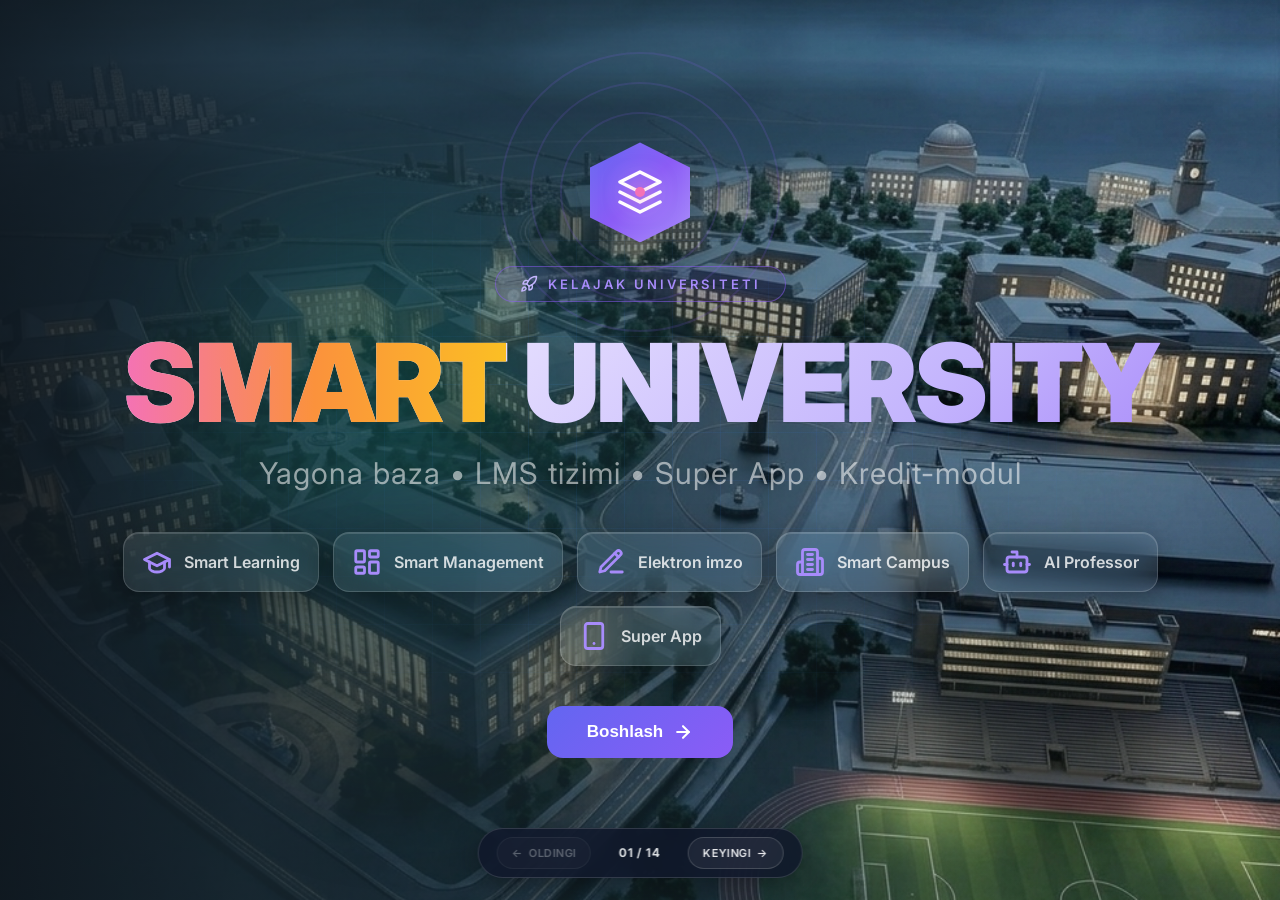
==== commit f74e57e4: "feat: teal deck fon, slaydlar va modallarni yangilash Umumiy teal-kulrang gradient fon, yorqin zarra" ====
--- a/index.html
+++ b/index.html
@@ -6,26 +6,39 @@
   <meta name="viewport" content="width=device-width, initial-scale=1.0">
   <title>SMART UNIVERSITY — Smart Universitet</title>
   <link rel="stylesheet" href="style.css">
+  <link rel="stylesheet" href="css/deck-backdrop.css?v=3">
   <link rel="stylesheet" href="css/slide-learning.css">
-  <link rel="stylesheet" href="css/slide-directions.css">
-  <link rel="stylesheet" href="css/slide-roles.css">
-  <link rel="stylesheet" href="css/slide-arch.css">
-  <link rel="stylesheet" href="css/slide-roadmap.css">
-  <link rel="stylesheet" href="css/slide-security.css">
+  <link rel="stylesheet" href="css/slide-directions.css?v=5">
+  <link rel="stylesheet" href="css/slide-roadmap.css?v=2">
   <link rel="stylesheet" href="css/modal-integration.css?v=6">
   <link rel="stylesheet" href="css/slide-demo.css">
-  <link rel="stylesheet" href="css/modal-roles.css?v=2">
-  <link rel="stylesheet" href="css/slide-team.css">
+  <link rel="stylesheet" href="css/modal-roles.css?v=4">
   <link rel="stylesheet" href="css/slide-finale.css">
   <link rel="stylesheet" href="css/glass.css">
+  <link rel="stylesheet" href="css/slide-role-models.css?v=7">
+  <link rel="stylesheet" href="css/slide-results.css?v=2">
+  <link rel="stylesheet" href="css/slide-transform.css?v=3">
 </head>
 
 <body>
 
-  <div class="progress-bar"></div>
+  <div class="deck-global-bg" aria-hidden="true">
+    <div class="deck-global-bg-gradient"></div>
+    <div class="deck-global-bg-glow deck-global-bg-glow--1"></div>
+    <div class="deck-global-bg-glow deck-global-bg-glow--2"></div>
+    <div class="deck-global-bg-glow deck-global-bg-glow--3"></div>
+  </div>
   <canvas id="particles"></canvas>
-  <div class="slide-number-fixed">01 / 26</div>
-  <div class="nav-hint">KEYINGI → <span>→</span></div>
+
+  <nav class="deck-nav" id="deck-nav" aria-label="Slayd navigatsiyasi">
+    <button type="button" class="deck-nav-btn deck-nav-prev" id="deck-prev" aria-label="Oldingi slayd">
+      <span aria-hidden="true">←</span> Oldingi
+    </button>
+    <span class="deck-nav-count" id="deck-count" aria-live="polite">01 / 14</span>
+    <button type="button" class="deck-nav-btn deck-nav-next" id="deck-next" aria-label="Keyingi slayd">
+      Keyingi <span aria-hidden="true">→</span>
+    </button>
+  </nav>
 
   <!-- ===== SLIDE 1 — TITUL ===== -->
   <div class="slide slide-hero" id="slide-hero">
@@ -138,117 +151,57 @@
       </button>
     </div>
   </div><!-- ===== SLIDE 2 — RAQAMLASHTIRISH HOLATI ===== -->
-  <div class="slide slide-digit">
-    <div class="slide-label digit-label">
-      <svg class="label-icon" viewBox="0 0 24 24" fill="none" stroke="currentColor" stroke-width="2" aria-hidden="true">
-        <path d="M12 20V10" />
-        <path d="M18 20V4" />
-        <path d="M6 20v-4" />
-      </svg>
-      Hozirgi holat
-    </div>
-    <div class="slide-title">Universitetning hozirgi raqamlashtirish darajasi</div>
-    <p class="digit-intro">
-      <span class="intro-platforms">
-        <span class="sys-label sys-hemis">HEMIS</span>
-        <span class="sys-label sys-moodle">Moodle</span>
-        <span class="sys-label sys-edo">Ijro.uz</span>
-        <span class="sys-label sys-didox">Didox</span>
-      </span>
-      <span class="intro-copy">
-        Universitetda turli tizimlar joriy qilingan, lekin bo'limlar kesimida
-        <strong>raqamlashtirish darajasi notekis</strong> bo'lib qolmoqda.
-      </span>
+  <div class="slide slide-digit slide-digit-modules">
+    <div class="mgmt-mod-bg" aria-hidden="true">
+      <div class="mgmt-mod-orb mgmt-mod-orb-1"></div>
+      <div class="mgmt-mod-orb mgmt-mod-orb-2"></div>
+    </div>
+
+    <div class="slide-label digit-label">Hozirgi holat</div>
+    <h2 class="slide-title">Universitetning hozirgi raqamlashtirish darajasi</h2>
+    <p class="digit-intro-text">
+      Universitetda turli tizimlar joriy qilingan, lekin bo'limlar kesimida
+      <strong>raqamlashtirish darajasi notekis</strong> bo'lib qolmoqda.
     </p>
 
-    <div class="digit-tiers">
-      <div class="tier-card tier-high">
-        <div class="tier-top">
-          <div class="tier-icon">
-            <svg viewBox="0 0 24 24" fill="none" stroke="currentColor" stroke-width="2" aria-hidden="true">
-              <path d="M22 11.08V12a10 10 0 1 1-5.93-9.14" />
-              <path d="m9 11 3 3L22 4" />
-            </svg>
-          </div>
-          <div class="tier-meta">
-            <span class="tier-badge">Yuqori daraja</span>
-            <span class="tier-range" data-pct="90">90%</span>
-          </div>
-        </div>
-        <div class="tier-meter">
-          <div class="tier-meter-fill" data-width="90%"></div>
-        </div>
-        <h3 class="tier-depts">Yuqori daraja</h3>
-        <p class="tier-desc">Moliyalashtirish, buxgalteriya hisobi va inson resurslarini boshqarish jarayonlari
-          UzASBO 2 hamda hrm.argos.uz kabi tashqi axborot tizimlari orqali deyarli to'liq avtomatlashtirilgan.</p>
-        <div class="tier-tags">
-          <span>UzASBO 2</span>
-          <span>HRM</span>
-          <span>Buxgalteriya</span>
-          <span>Moliyalashtirish</span>
-        </div>
-      </div>
-
-      <div class="tier-card tier-mid">
-        <div class="tier-top">
-          <div class="tier-icon">
-            <svg viewBox="0 0 24 24" fill="none" stroke="currentColor" stroke-width="2" aria-hidden="true">
-              <path d="M12 20V10" />
-              <path d="M18 20V4" />
-              <path d="M6 20v-4" />
-            </svg>
-          </div>
-          <div class="tier-meta">
-            <span class="tier-badge">O'rta daraja</span>
-            <span class="tier-range" data-pct="60">60%</span>
-          </div>
-        </div>
-        <div class="tier-meter">
-          <div class="tier-meter-fill" data-width="60%"></div>
-        </div>
-        <h3 class="tier-depts">O'rta daraja</h3>
-        <p class="tier-desc">Universitetda HEMIS, Moodle va EDO.IJRO.UZ kabi tizimlar joriy qilingan. Devonxona hamda
-          Registrator ofisida asosiy yuritish tizimlari mavjud, biroq ayrim ichki jarayonlar hali ham qog'oz hujjatlar
-          va qo'lda bajariladigan amaliyotlarga bog'liq.</p>
-        <div class="tier-tags">
-          <span>HEMIS</span>
-          <span>Moodle</span>
-          <span>EDO.IJRO.UZ</span>
-          <span>Registrator</span>
-        </div>
-      </div>
-
-      <div class="tier-card tier-low">
-        <div class="tier-top">
-          <div class="tier-icon">
-            <svg viewBox="0 0 24 24" fill="none" stroke="currentColor" stroke-width="2" aria-hidden="true">
-              <path d="m21.73 18-8-14a2 2 0 0 0-3.48 0l-8 14A2 2 0 0 0 4 21h16a2 2 0 0 0 1.73-3" />
-              <path d="M12 9v4" />
-              <path d="M12 17h.01" />
-            </svg>
-          </div>
-          <div class="tier-meta">
-            <span class="tier-badge">Past daraja</span>
-            <span class="tier-range" data-pct="30">30%</span>
-          </div>
-        </div>
-        <div class="tier-meter">
-          <div class="tier-meter-fill" data-width="30%"></div>
-        </div>
-        <h3 class="tier-depts">Past daraja</h3>
-        <p class="tier-desc">Arxiv, omborxona, TTJ va xalqaro reytinglar bilan ishlash bo'limlarida hujjatlarni
-          arxivlash, tovar-moddiy boyliklar hisobi va joylashtirish jarayonlari asosan Excel yoki qog'oz shaklida
-          yuritilmoqda.</p>
-        <div class="tier-tags">
-          <span>Arxiv</span>
-          <span>Omborxona</span>
-          <span>TTJ</span>
-          <span>Excel</span>
-        </div>
-      </div>
-    </div>
-  </div><!-- ===== SLIDE 4 — MUAMMOLAR ===== -->
-  <div class="slide slide-problems">
+    <div class="mgmt-mod-grid">
+      <article class="mgmt-mod-card accent-teal">
+        <div class="mgmt-mod-index">01</div>
+        <div class="digit-card-head">
+          <div class="digit-pct">90%</div>
+          <div class="digit-tier-label">Yuqori daraja</div>
+        </div>
+        <p>Moliyalashtirish, buxgalteriya hisobi va inson resurslarini boshqarish jarayonlari UzASBO 2 hamda hrm.argos.uz kabi tashqi axborot tizimlari orqali deyarli to'liq avtomatlashtirilgan.</p>
+        <div class="mgmt-mod-tags"><span>UzASBO 2</span><span>HRM</span><span>Buxgalteriya</span><span>Moliyalashtirish</span></div>
+      </article>
+
+      <article class="mgmt-mod-card accent-amber">
+        <div class="mgmt-mod-index">02</div>
+        <div class="digit-card-head">
+          <div class="digit-pct">60%</div>
+          <div class="digit-tier-label">O'rta daraja</div>
+        </div>
+        <p>Universitetda HEMIS, Moodle va EDO.IJRO.UZ kabi tizimlar joriy qilingan. Devonxona hamda Registrator ofisida asosiy yuritish tizimlari mavjud, biroq ayrim ichki jarayonlar hali ham qog'oz hujjatlar va qo'lda bajariladigan amaliyotlarga bog'liq.</p>
+        <div class="mgmt-mod-tags"><span>HEMIS</span><span>Moodle</span><span>EDO.IJRO.UZ</span><span>Registrator</span></div>
+      </article>
+
+      <article class="mgmt-mod-card accent-red">
+        <div class="mgmt-mod-index">03</div>
+        <div class="digit-card-head">
+          <div class="digit-pct">30%</div>
+          <div class="digit-tier-label">Past daraja</div>
+        </div>
+        <p>Arxiv, omborxona, TTJ va xalqaro reytinglar bilan ishlash bo'limlarida hujjatlarni arxivlash, tovar-moddiy boyliklar hisobi va joylashtirish jarayonlari asosan Excel yoki qog'oz shaklida yuritilmoqda.</p>
+        <div class="mgmt-mod-tags"><span>Arxiv</span><span>Omborxona</span><span>TTJ</span><span>Excel</span></div>
+      </article>
+    </div>
+  </div><!-- ===== SLIDE 3 — MUAMMOLAR ===== -->
+  <div class="slide slide-problems slide-problems-modules">
+    <div class="mgmt-mod-bg" aria-hidden="true">
+      <div class="mgmt-mod-orb mgmt-mod-orb-1"></div>
+      <div class="mgmt-mod-orb mgmt-mod-orb-2"></div>
+    </div>
+
     <div class="slide-label problems-label">
       <svg class="label-icon" viewBox="0 0 24 24" fill="none" stroke="currentColor" stroke-width="2" aria-hidden="true">
         <path d="m21.73 18-8-14a2 2 0 0 0-3.48 0l-8 14A2 2 0 0 0 4 21h16a2 2 0 0 0 1.73-3" />
@@ -257,68 +210,45 @@
       </svg>
       Muammo va kamchiliklar
     </div>
-    <div class="slide-title">Universitet tizimidagi asosiy muammolar</div>
-
-    <div class="problem-grid">
-      <div class="problem-card problem-card--red">
-        <div class="problem-card-body">
-          <div class="problem-index">01</div>
-          <h3 class="p-title">Akademik ma'lumotlar qo'lda yuritiladi</h3>
-          <p class="p-desc">O'qituvchilarning ish rejalari, o'quv yuklamalari, dars jadvallari va baholar
-            qaydnomalari bir nechta joyda qo'lda shakllantiriladi. Bu xatolik, takroriy kiritish va ma'lumotlarning mos
-            kelmasligi xavfini oshiradi.</p>
-          <div class="problem-tags">
-            <span>Ish rejalari</span>
-            <span>Yuklama</span>
-            <span>Dars jadvali</span>
-            <span>Baholar</span>
-          </div>
-        </div>
-      </div>
-
-      <div class="problem-card problem-card--amber">
-        <div class="problem-card-body">
-          <div class="problem-index">02</div>
-          <h3 class="p-title">Hujjat aylanishi qog'ozga bog'liq</h3>
-          <p class="p-desc">Ichki buyruqlarni tanishtirish, fuqarolik-huquqiy shartnomalar, arxivga topshiriladigan
-            hujjatlar, komplayens deklaratsiyalari va xizmat safari buyruqlari ko'p holatda qog'oz, muhr va qo'lda imzo
-            orqali yuritiladi.</p>
-          <div class="problem-tags">
-            <span>Buyruqlar</span>
-            <span>Shartnomalar</span>
-            <span>Arxiv</span>
-            <span>Imzo</span>
-          </div>
-        </div>
-      </div>
-
-      <div class="problem-card problem-card--cyan">
-        <div class="problem-card-body">
-          <div class="problem-index">03</div>
-          <h3 class="p-title">Analitika va markaziy monitoring yo'q</h3>
-          <p class="p-desc">Bo'limlar kesimidagi ko'rsatkichlar yagona analitik markazda jamlanmaydi. Jarayonlar
-            holati real vaqt rejimida ko'rinmagani uchun ma'lumotlar kech aniqlanadi, hisobotlar qo'lda yig'iladi va
-            boshqaruv qarorlari yetarli tezkor ma'lumotga tayanmaydi.</p>
-          <div class="problem-tags">
-            <span>Dashboard</span>
-            <span>Monitoring</span>
-            <span>Hisobot</span>
-            <span>Analitika</span>
-          </div>
-        </div>
-      </div>
+    <h2 class="slide-title">Universitet tizimidagi asosiy muammolar</h2>
+
+    <div class="mgmt-mod-grid">
+      <article class="mgmt-mod-card accent-red">
+        <div class="mgmt-mod-index">01</div>
+        <h3 class="problem-mod-title">Akademik ma'lumotlar qo'lda yuritiladi</h3>
+        <p>O'qituvchilarning ish rejalari, o'quv yuklamalari, dars jadvallari va baholar qaydnomalari bir nechta joyda
+          qo'lda shakllantiriladi. Bu xatolik, takroriy kiritish va ma'lumotlarning mos kelmasligi xavfini oshiradi.</p>
+        <div class="mgmt-mod-tags"><span>Ish rejalari</span><span>Yuklama</span><span>Dars jadvali</span><span>Baholar</span></div>
+      </article>
+
+      <article class="mgmt-mod-card accent-amber">
+        <div class="mgmt-mod-index">02</div>
+        <h3 class="problem-mod-title">Hujjat aylanishi qog'ozga bog'liq</h3>
+        <p>Ichki buyruqlarni tanishtirish, fuqarolik-huquqiy shartnomalar, arxivga topshiriladigan hujjatlar,
+          komplayens deklaratsiyalari va xizmat safari buyruqlari ko'p holatda qog'oz, muhr va qo'lda imzo orqali
+          yuritiladi.</p>
+        <div class="mgmt-mod-tags"><span>Buyruqlar</span><span>Shartnomalar</span><span>Arxiv</span><span>Imzo</span></div>
+      </article>
+
+      <article class="mgmt-mod-card accent-teal">
+        <div class="mgmt-mod-index">03</div>
+        <h3 class="problem-mod-title">Analitika va markaziy monitoring yo'q</h3>
+        <p>Bo'limlar kesimidagi ko'rsatkichlar yagona analitik markazda jamlanmaydi. Jarayonlar holati real vaqt rejimida
+          ko'rinmagani uchun ma'lumotlar kech aniqlanadi, hisobotlar qo'lda yig'iladi va boshqaruv qarorlari yetarli
+          tezkor ma'lumotga tayanmaydi.</p>
+        <div class="mgmt-mod-tags"><span>Dashboard</span><span>Monitoring</span><span>Hisobot</span><span>Analitika</span></div>
+      </article>
     </div>
 
     <div class="problems-result">
       <strong>Natija:</strong> xodimlar vaqtini ma'lumot yig'ish va qayta kiritishga sarflaydi, jarayonlar shaffofligi
       pasayadi, real holatni tez ko'rish va boshqaruv qarorini vaqtida qabul qilish qiyinlashadi.
     </div>
-  </div><!-- ===== SLIDE 4 — STRATEGIK MAQSAD ===== -->
-  <div class="slide slide-strategy">
-    <div class="strategy-bg" aria-hidden="true">
-      <div class="strategy-orb strategy-orb-1"></div>
-      <div class="strategy-orb strategy-orb-2"></div>
-      <div class="strategy-ring"></div>
+  </div><!-- ===== SLIDE 4 — STRATEGIK YECHIMLAR ===== -->
+  <div class="slide slide-strategy slide-strategy-modules">
+    <div class="mgmt-mod-bg" aria-hidden="true">
+      <div class="mgmt-mod-orb mgmt-mod-orb-1"></div>
+      <div class="mgmt-mod-orb mgmt-mod-orb-2"></div>
     </div>
 
     <div class="slide-label strategy-label">
@@ -327,84 +257,48 @@
         <circle cx="12" cy="12" r="6" />
         <circle cx="12" cy="12" r="2" />
       </svg>
-      Strategiya
-    </div>
-
-    <h2 class="slide-title">Strategik maqsad</h2>
-
-    <div class="strategy-wrap">
-      <div class="strategy-hub" aria-hidden="true">
-        <svg class="strategy-lines" viewBox="0 0 400 400">
-          <circle class="hub-orbit" cx="200" cy="200" r="155" fill="none" stroke="rgba(139,92,246,0.18)"
-            stroke-width="1.5" stroke-dasharray="8 8" />
-          <line class="hub-line" x1="200" y1="200" x2="200" y2="55" />
-          <line class="hub-line" x1="200" y1="200" x2="337.9" y2="155.2" />
-          <line class="hub-line" x1="200" y1="200" x2="285.2" y2="317.3" />
-          <line class="hub-line" x1="200" y1="200" x2="114.8" y2="317.3" />
-          <line class="hub-line" x1="200" y1="200" x2="62.1" y2="155.2" />
-        </svg>
-        <div class="hub-sat" style="--angle: -90deg"><span>LMS</span></div>
-        <div class="hub-sat" style="--angle: -18deg"><span>ERP</span></div>
-        <div class="hub-sat" style="--angle: 54deg"><span>EDMS</span></div>
-        <div class="hub-sat" style="--angle: 126deg"><span>SuperApp</span></div>
-        <div class="hub-sat" style="--angle: 198deg"><span>AI</span></div>
-        <div class="hub-core">
-          <svg viewBox="0 0 24 24" fill="none" stroke="currentColor" stroke-width="1.75" aria-hidden="true">
-            <path d="M12 2L2 7l10 5 10-5-10-5z" />
-            <path d="M2 17l10 5 10-5" />
-            <path d="M2 12l10 5 10-5" />
-          </svg>
-          <span class="hub-name">SMART </span>
-          <span class="hub-sub">Yagona baza</span>
-        </div>
-      </div>
-
-      <div class="strategy-content">
-        <p class="strategy-quote">
-          Barcha jarayonlarni <strong>yagona platformaga</strong> birlashtirish orqali
-          boshqaruvni optimallashtirish va xavfsizlikni oshirish.
-        </p>
-
-        <div class="strategy-flow">
-          <div class="flow-item">
-            <div class="flow-icon flow-icon-1">
-              <svg viewBox="0 0 24 24" fill="none" stroke="currentColor" stroke-width="2">
-                <path d="M13 2 3 14h9l-1 8 10-12h-9l1-8z" />
-              </svg>
-            </div>
-            <span>Tezkor qaror</span>
-          </div>
-          <div class="flow-arrow">→</div>
-          <div class="flow-item">
-            <div class="flow-icon flow-icon-2">
-              <svg viewBox="0 0 24 24" fill="none" stroke="currentColor" stroke-width="2">
-                <path d="M12 22s8-4 8-10V5l-8-3-8 3v7c0 6 8 10 8 10z" />
-              </svg>
-            </div>
-            <span>Xavfsizlik</span>
-          </div>
-          <div class="flow-arrow">→</div>
-          <div class="flow-item">
-            <div class="flow-icon flow-icon-3">
-              <svg viewBox="0 0 24 24" fill="none" stroke="currentColor" stroke-width="2">
-                <path d="M22 11.08V12a10 10 0 1 1-5.93-9.14" />
-                <path d="m9 11 3 3L22 4" />
-              </svg>
-            </div>
-            <span>100% nazorat</span>
-          </div>
-        </div>
-
-        <div class="strategy-banner">
-          <svg viewBox="0 0 24 24" fill="none" stroke="currentColor" stroke-width="2" aria-hidden="true">
-            <path d="M4.5 16.5c-1.5 1.26-2 5-2 5s3.74-.5 5-2c.71-.84.7-2.13-.09-2.91a2.18 2.18 0 0 0-2.91-.09z" />
-            <path d="m12 15-3-3a22 22 0 0 1 2-3.95A12.88 12.88 0 0 1 22 2c0 2.72-.78 7.5-6 11a22.35 22.35 0 0 1-4 2z" />
-          </svg>
-          <span>LMS + ERP + EDMS + SuperApp + AI  → <strong>Bitta tizim, bitta baza va real vaqt rejimida</strong></span>
-        </div>
-      </div>
-    </div>
-  </div><!-- ===== SLIDE 9 — STRATEGIK YECHIMLAR ===== -->
+      Yechimlar
+    </div>
+    <h2 class="slide-title">Asosiy strategik takliflar va loyiha yechimlari</h2>
+
+    <div class="mgmt-mod-grid">
+      <button type="button" class="mgmt-mod-card accent-teal" data-open-strategy-modal="learning" aria-haspopup="dialog">
+        <span class="mgmt-mod-plus" aria-hidden="true">+</span>
+        <div class="mgmt-mod-index">01</div>
+        <h3 class="strategy-mod-title">Smart Learning</h3>
+        <ul class="strategy-mod-list">
+          <li>O'quv jarayonlarini rejalashtirish, tashkil etish va nazorat qilish uchun yagona akademik platforma</li>
+          <li>Ish rejasi, o'quv yuklamasi, dars jadvali, baholash va amaliyot jarayonlarini raqamli boshqarish</li>
+          <li>Talaba, professor-o'qituvchi va kafedra faoliyati bo'yicha shaffof monitoringni ta'minlash</li>
+        </ul>
+        <div class="mgmt-mod-tags"><span>O'quv jarayoni</span><span>Yuklama</span><span>Baholash</span></div>
+      </button>
+
+      <button type="button" class="mgmt-mod-card accent-amber" data-open-strategy-modal="management" aria-haspopup="dialog">
+        <span class="mgmt-mod-plus" aria-hidden="true">+</span>
+        <div class="mgmt-mod-index">02</div>
+        <h3 class="strategy-mod-title">Smart Management</h3>
+        <ul class="strategy-mod-list">
+          <li>Universitetning ma'muriy, moliyaviy, hujjat va resurs jarayonlarini yagona boshqaruv muhitiga birlashtirish</li>
+          <li>Buyruqlar, shartnomalar, arxiv, ombor, TTJ va arizalar bo'yicha elektron ish oqimlarini joriy etish</li>
+          <li>Rahbariyat uchun real vaqt analitikasi, KPI monitoringi va qaror qabul qilish panelini yaratish</li>
+        </ul>
+        <div class="mgmt-mod-tags"><span>Boshqaruv</span><span>Workflow</span><span>Dashboard</span></div>
+      </button>
+
+      <button type="button" class="mgmt-mod-card accent-campus" data-open-strategy-modal="campus" aria-haspopup="dialog">
+        <span class="mgmt-mod-plus" aria-hidden="true">+</span>
+        <div class="mgmt-mod-index">03</div>
+        <h3 class="strategy-mod-title">Smart Campus</h3>
+        <ul class="strategy-mod-list">
+          <li>IoT va AKT texnologiyalari asosida universitet infratuzilmasini aqlli boshqaruv tizimiga o'tkazish</li>
+          <li>Kirish-chiqish nazorati, TTJ, auditoriyalar, energiya, xavfsizlik va texnik xizmatlarni raqamli kuzatish</li>
+          <li>Kampus resurslaridan samarali foydalanish, xavfsizlik va xizmat ko'rsatish tezligini oshirish</li>
+        </ul>
+        <div class="mgmt-mod-tags"><span>IoT</span><span>AKT</span><span>Infratuzilma</span></div>
+      </button>
+    </div>
+  </div><!-- ===== SLIDE 5 — AI MOBIL ILOVA ===== -->
   <div class="slide slide-directions">
     <div class="dir-bg" aria-hidden="true">
       <div class="dir-orb dir-orb-1"></div>
@@ -412,104 +306,70 @@
       <div class="dir-orb dir-orb-3"></div>
     </div>
 
-    <div class="slide-label dir-label">
-      <svg class="label-icon" viewBox="0 0 24 24" fill="none" stroke="currentColor" stroke-width="2" aria-hidden="true">
-        <circle cx="12" cy="12" r="10" />
-        <polygon points="16.24 7.76 14.12 14.12 7.76 16.24 9.88 9.88 16.24 7.76" />
-      </svg>
-      4 ta asosiy yo'nalish
-    </div>
-    <h2 class="slide-title">Strategik yechimlar</h2>
-
-    <p class="dir-intro">To'rtta ustun — bitta <strong>SMART </strong> platformasi orqali universitetni raqamlashtirish
-    </p>
-
-    <div class="dir-connector" aria-hidden="true"></div>
-
-    <div class="dir-grid">
-      <article class="dir-card dir-card-1">
-        <span class="dir-num">01</span>
-        <div class="dir-card-img-wrapper">
-          <img class="dir-card-img" src="images/strategy_learning.png" alt="Smart Learning" loading="lazy">
-        </div>
-        <div class="dir-card-body">
-          <div class="dir-icon"><svg viewBox="0 0 24 24" fill="none" stroke="currentColor" stroke-width="2">
-              <path d="M22 10v6M2 10l10-5 10 5-10 5z" />
-              <path d="M6 12v5c3.3 0 6-1.3 6-3v-5" />
-            </svg></div>
-          <h3 class="dir-title">Smart Learning</h3>
-          <p class="dir-desc">O'quv jarayoni, LMS va zamonaviy ta'lim texnologiyalari</p>
-          <ul class="dir-pills">
-            <li>LMS</li>
-            <li>Hybrid</li>
-            <li>AI proctoring</li>
-            <li>AR/VR</li>
-          </ul>
-        </div>
-      </article>
-      <article class="dir-card dir-card-2">
-        <span class="dir-num">02</span>
-        <div class="dir-card-img-wrapper">
-          <img class="dir-card-img" src="images/strategy_management.png" alt="Smart Management" loading="lazy">
-        </div>
-        <div class="dir-card-body">
-          <div class="dir-icon"><svg viewBox="0 0 24 24" fill="none" stroke="currentColor" stroke-width="2">
-              <path d="M6 22V4a2 2 0 0 1 2-2h8a2 2 0 0 1 2 2v18Z" />
-              <path d="M6 12H4a2 2 0 0 0-2 2v6a2 2 0 0 0 2 2h2" />
-              <path d="M18 9h2a2 2 0 0 1 2 2v9a2 2 0 0 1-2 2h-2" />
-            </svg></div>
-          <h3 class="dir-title">Smart Management</h3>
-          <p class="dir-desc">Boshqaruv, hujjatlar va resurslarni markazlashtirish</p>
-          <ul class="dir-pills">
-            <li>EDMS</li>
-            <li>HR & KPI</li>
-            <li>Byudjet</li>
-            <li>ERP</li>
-          </ul>
-        </div>
-      </article>
-      <article class="dir-card dir-card-3">
-        <span class="dir-num">03</span>
-        <div class="dir-card-img-wrapper">
-          <img class="dir-card-img" src="images/strategy_campus.png" alt="Smart Campus" loading="lazy">
-        </div>
-        <div class="dir-card-body">
-          <div class="dir-icon"><svg viewBox="0 0 24 24" fill="none" stroke="currentColor" stroke-width="2">
-              <circle cx="12" cy="12" r="10" />
-              <path d="M12 2a14.5 14.5 0 0 0 0 20 14.5 14.5 0 0 0 0-20" />
-              <path d="M2 12h20" />
-            </svg></div>
-          <h3 class="dir-title">Smart Campus</h3>
-          <p class="dir-desc">Aqlli kampus, xavfsizlik va IoT infratuzilma</p>
-          <ul class="dir-pills">
-            <li>FaceID</li>
-            <li>IoT</li>
-            <li>AI video</li>
-            <li>SOS</li>
-          </ul>
-        </div>
-      </article>
-      <article class="dir-card dir-card-4">
-        <span class="dir-num">04</span>
-        <div class="dir-card-img-wrapper">
-          <img class="dir-card-img" src="images/strategy_superapp.png" alt="AI &amp; SuperApp" loading="lazy">
-        </div>
-        <div class="dir-card-body">
-          <div class="dir-icon"><svg viewBox="0 0 24 24" fill="none" stroke="currentColor" stroke-width="2">
-              <path d="M12 8V4H8" />
-              <rect width="16" height="12" x="4" y="8" rx="2" />
-              <path d="M2 14h2" />
-              <path d="M20 14h2" />
-              <path d="M15 13v2" />
-              <path d="M9 13v2" />
-            </svg></div>
-          <h3 class="dir-title">AI &amp; SuperApp</h3>
-          <p class="dir-desc">Sun'iy intellekt va talaba mobil ekotizimi</p>
-          <ul class="dir-pills">
-            <li>AI Professor</li>
-            <li>Chatbot</li>
-            <li>SuperApp</li>
-          </ul>
+    <div class="slide-label dir-label">AI mobile app</div>
+    <h2 class="slide-title">Sun'iy intellekt asosidagi universitet mobil ilovasi</h2>
+
+    <div class="ai-mobile-layout">
+      <article class="ai-mobile-card ai-mobile-card--teal">
+        <h3>AI Professor</h3>
+        <p>Talabaga fan bo'yicha individual tushuntirish, qo'shimcha material, test tayyorlash va mavzuni bosqichma-bosqich o'zlashtirishda yordam beradi.</p>
+        <div class="ai-mobile-tags">
+          <span>Mentor</span><span>Test</span><span>Material</span>
+        </div>
+      </article>
+
+      <article class="ai-mobile-card ai-mobile-card--amber">
+        <h3>AI Chatbot</h3>
+        <p>Talaba, o'qituvchi va xodimlarga jadval, to'lov, ariza, TTJ, hujjat va universitet xizmatlari bo'yicha 24/7 tezkor javob beradi.</p>
+        <div class="ai-mobile-tags">
+          <span>24/7</span><span>FAQ</span><span>Xizmatlar</span>
+        </div>
+      </article>
+
+      <article class="ai-mobile-card ai-mobile-card--red">
+        <h3>Ichki muloqot</h3>
+        <p>Guruh, kafedra, dekanat va bo'limlar o'rtasida rasmiy xabar almashish, bildirishnoma yuborish va topshiriqlar ijrosini kuzatishni soddalashtiradi.</p>
+        <div class="ai-mobile-tags">
+          <span>Xabar</span><span>Topshiriq</span><span>Bildirishnoma</span>
+        </div>
+      </article>
+
+      <article class="ai-mobile-card ai-mobile-card--blue">
+        <div class="ai-mobile-card-top">
+          <h3>Rollarga mos interfeys</h3>
+          <p>Talaba, professor-o'qituvchi, dekanat, bo'lim xodimi va rahbariyat uchun alohida ekranlar hamda kerakli funksiyalarni taqdim etadi.</p>
+        </div>
+        <div class="ai-mobile-role-actions">
+          <button type="button" class="ai-role-btn ai-role-btn--student" data-open-role-modal="student">
+            <span class="ai-role-btn-icon" aria-hidden="true">
+              <svg viewBox="0 0 24 24" fill="none" stroke="currentColor" stroke-width="1.75" stroke-linecap="round" stroke-linejoin="round">
+                <path d="M22 10v6" />
+                <path d="M2 10l10-5 10 5-10 5z" />
+                <path d="M6 12v5c3.3 0 6-1.3 6-3v-5" />
+              </svg>
+            </span>
+            <span class="ai-role-btn-label">Talaba</span>
+          </button>
+          <button type="button" class="ai-role-btn ai-role-btn--teacher" data-open-role-modal="teacher">
+            <span class="ai-role-btn-icon" aria-hidden="true">
+              <svg viewBox="0 0 24 24" fill="none" stroke="currentColor" stroke-width="1.75" stroke-linecap="round" stroke-linejoin="round">
+                <path d="M19 21v-2a4 4 0 0 0-4-4H9a4 4 0 0 0-4 4v2" />
+                <circle cx="12" cy="7" r="4" />
+              </svg>
+            </span>
+            <span class="ai-role-btn-label">O'qituvchi</span>
+          </button>
+          <button type="button" class="ai-role-btn ai-role-btn--leader" data-open-role-modal="leader">
+            <span class="ai-role-btn-icon" aria-hidden="true">
+              <svg viewBox="0 0 24 24" fill="none" stroke="currentColor" stroke-width="1.75" stroke-linecap="round" stroke-linejoin="round">
+                <path d="M16 21v-2a4 4 0 0 0-4-4H6a4 4 0 0 0-4 4v2" />
+                <circle cx="9" cy="7" r="4" />
+                <path d="M22 21v-2a4 4 0 0 0-3-3.87" />
+                <path d="M16 3.13a4 4 0 0 1 0 7.75" />
+              </svg>
+            </span>
+            <span class="ai-role-btn-label">Rahbariyat</span>
+          </button>
         </div>
       </article>
     </div>
@@ -520,1329 +380,518 @@
       <div class="mgmt-orb mgmt-orb-2"></div>
     </div>
 
-    <div class="slide-label mgmt-label">
-      <svg class="label-icon" viewBox="0 0 24 24" fill="none" stroke="currentColor" stroke-width="2" aria-hidden="true">
-        <rect x="3" y="3" width="7" height="9" rx="1" />
-        <rect x="14" y="3" width="7" height="5" rx="1" />
-        <rect x="14" y="12" width="7" height="9" rx="1" />
-        <rect x="3" y="16" width="7" height="5" rx="1" />
-      </svg>
-      Tizim tarkibi
-    </div>
-    <h2 class="slide-title">Boshqaruv modullari</h2>
-    <p class="mgmt-intro">Universitet faoliyatini to'liq qamrab oluvchi <strong>11 ta mustaqil modul</strong> yagona
-      integratsion platformada birlashadi.</p>
-
-    <div class="mgmt-dashboard">
-      <!-- 1-Ustun: O'quv jarayoni va reyting -->
-      <div class="mgmt-col">
-        <div class="mgmt-col-header text-purple">
-          <span class="mgmt-col-dot dot-purple"></span>
-          O'quv jarayoni va reyting
-        </div>
-        <div class="mgmt-col-grid">
-          <div class="mgmt-card">
-            <div class="mgmt-card-top">
-              <div class="mgmt-card-icon bg-purple-low">
-                <svg viewBox="0 0 24 24" fill="none" stroke="currentColor" stroke-width="2" aria-hidden="true">
-                  <path d="M6 22V4a2 2 0 0 1 2-2h8a2 2 0 0 1 2 2v18Z" />
-                  <path d="M6 12H4a2 2 0 0 0-2 2v6a2 2 0 0 0 2 2h2" />
-                  <path d="M18 9h2a2 2 0 0 1 2 2v9a2 2 0 0 1-2 2h-2" />
-                </svg>
-              </div>
-              <h4>Kafedralar va dars yuklamasi</h4>
-            </div>
-            <p>O'qituvchilarning dars soatlari va dars jadvallarini taqsimlash</p>
-          </div>
-          <div class="mgmt-card">
-            <div class="mgmt-card-top">
-              <div class="mgmt-card-icon bg-purple-low">
-                <svg viewBox="0 0 24 24" fill="none" stroke="currentColor" stroke-width="2" aria-hidden="true">
-                  <circle cx="12" cy="12" r="10" />
-                  <circle cx="12" cy="12" r="6" />
-                  <circle cx="12" cy="12" r="2" />
-                </svg>
-              </div>
-              <h4>O'qituvchilar reytingi (KPI)</h4>
-            </div>
-            <p>Professor-o'qituvchilar ish faoliyatini baholash va reytingi</p>
-          </div>
-          <div class="mgmt-card">
-            <div class="mgmt-card-top">
-              <div class="mgmt-card-icon bg-purple-low">
-                <svg viewBox="0 0 24 24" fill="none" stroke="currentColor" stroke-width="2" aria-hidden="true">
-                  <path d="M22 10v6M2 10l10-5 10 5-10 5z" />
-                  <path d="M6 12v5c0 1.7 3.3 3 6 3s6-1.3 6-3v-5" />
-                </svg>
-              </div>
-              <h4>Bitiruvchilar bandligi</h4>
-            </div>
-            <p>Bitiruvchilar ish joylarini kuzatish va karyera tahlili</p>
-          </div>
-          <div class="mgmt-card">
-            <div class="mgmt-card-top">
-              <div class="mgmt-card-icon bg-purple-low">
-                <svg viewBox="0 0 24 24" fill="none" stroke="currentColor" stroke-width="2" aria-hidden="true">
-                  <path d="M16 4h2a2 2 0 0 1 2 2v14a2 2 0 0 1-2 2H6a2 2 0 0 1-2-2V6a2 2 0 0 1 2-2h2" />
-                  <rect width="8" height="4" x="8" y="2" rx="1" />
-                  <path d="m9 14 2 2 4-4" />
-                </svg>
-              </div>
-              <h4>Onlayn arizalar</h4>
-            </div>
-            <p>Talabalar va xodimlardan onlayn arizalar, ma'lumotnomalar olish</p>
-          </div>
-        </div>
-      </div>
-
-      <!-- 2-Ustun: Moliya, kadrlar va xo'jalik -->
-      <div class="mgmt-col">
-        <div class="mgmt-col-header text-blue">
-          <span class="mgmt-col-dot dot-blue"></span>
-          Moliya, kadrlar va xo'jalik
-        </div>
-        <div class="mgmt-col-grid">
-          <div class="mgmt-card">
-            <div class="mgmt-card-top">
-              <div class="mgmt-card-icon bg-blue-low">
-                <svg viewBox="0 0 24 24" fill="none" stroke="currentColor" stroke-width="2" aria-hidden="true">
-                  <path d="M12 2v20M17 5H9.5a3.5 3.5 0 0 0 0 7h5a3.5 3.5 0 0 1 0 7H6" />
-                </svg>
-              </div>
-              <h4>Byudjet va moliya</h4>
-            </div>
-            <p>Universitet daromadlari va xarajatlarini hisobga olish</p>
-          </div>
-          <div class="mgmt-card">
-            <div class="mgmt-card-top">
-              <div class="mgmt-card-icon bg-blue-low">
-                <svg viewBox="0 0 24 24" fill="none" stroke="currentColor" stroke-width="2" aria-hidden="true">
-                  <path d="M16 21v-2a4 4 0 0 0-4-4H6a4 4 0 0 0-4 4v2" />
-                  <circle cx="9" cy="7" r="4" />
-                  <path d="M22 21v-2a4 4 0 0 0-3-3.87" />
-                  <path d="M16 3.13a4 4 0 0 1 0 7.75" />
-                </svg>
-              </div>
-              <h4>Kadrlar (HR) boshqaruvi</h4>
-            </div>
-            <p>Xodimlarning shaxsiy ishlari, buyruqlari va shtat jadvalleri</p>
-          </div>
-          <div class="mgmt-card">
-            <div class="mgmt-card-top">
-              <div class="mgmt-card-icon bg-blue-low">
-                <svg viewBox="0 0 24 24" fill="none" stroke="currentColor" stroke-width="2" aria-hidden="true">
-                  <path
-                    d="M14.7 6.3a1 1 0 0 0 0 1.4l1.6 1.6a1 1 0 0 0 1.4 0l3.77-3.77a6 6 0 0 1-7.94 7.94l-6.91 6.91a2.12 2.12 0 0 1-3-3l6.91-6.91a6 6 0 0 1 7.94-7.94l-3.76 3.76z" />
-                </svg>
-              </div>
-              <h4>Bino va jihozlar nazorati</h4>
-            </div>
-            <p>Auditoriyalar, omborlar, kompyuterlar va jihozlar hisobi</p>
-          </div>
-          <div class="mgmt-card">
-            <div class="mgmt-card-top">
-              <div class="mgmt-card-icon bg-blue-low">
-                <svg viewBox="0 0 24 24" fill="none" stroke="currentColor" stroke-width="2" aria-hidden="true">
-                  <path
-                    d="M20 20a2 2 0 0 0 2-2V8a2 2 0 0 0-2-2h-7.9a2 2 0 0 1-1.69-.9L9.6 3.9A2 2 0 0 0 7.93 3H4a2 2 0 0 0-2 2v13a2 2 0 0 0 2 2Z" />
-                </svg>
-              </div>
-              <h4>Ilmiy loyihalar (Grantlar)</h4>
-            </div>
-            <p>Ilmiy grantlar, startaplar va tadqiqot loyihalarini kuzatish</p>
-          </div>
-        </div>
-      </div>
-
-      <!-- 3-Ustun: Tahlil va raqamli hujjatlar -->
-      <div class="mgmt-col">
-        <div class="mgmt-col-header text-emerald">
-          <span class="mgmt-col-dot dot-emerald"></span>
-          Tahlil va raqamli hujjatlar
-        </div>
-        <div class="mgmt-col-grid">
-          <div class="mgmt-card card-featured">
-            <div class="mgmt-card-top">
-              <div class="mgmt-card-icon bg-emerald-low">
-                <svg viewBox="0 0 24 24" fill="none" stroke="currentColor" stroke-width="2" aria-hidden="true">
-                  <path d="M10 13a5 5 0 0 0 7.54.54l3-3a5 5 0 0 0-7.07-7.07l-1.72 1.71" />
-                  <path d="M14 11a5 5 0 0 0-7.54-.54l-3 3a5 5 0 0 0 7.07 7.07l1.71-1.71" />
-                </svg>
-              </div>
-              <h4>Yagona ma'lumotlar bazasi</h4>
-            </div>
-            <p>HEMIS, Moodle va boshqa tizimlarni birlashtiruvchi yagona yadro</p>
-          </div>
-          <div class="mgmt-card">
-            <div class="mgmt-card-top">
-              <div class="mgmt-card-icon bg-emerald-low">
-                <svg viewBox="0 0 24 24" fill="none" stroke="currentColor" stroke-width="2" aria-hidden="true">
-                  <path d="M14 2H6a2 2 0 0 0-2 2v16a2 2 0 0 0 2 2h12a2 2 0 0 0 2-2V8z" />
-                  <path d="M14 2v6h6" />
-                  <path d="M16 13H8" />
-                  <path d="M16 17H8" />
-                  <path d="M10 9H8" />
-                </svg>
-              </div>
-              <h4>Hujjatlar (Qog'ozsiz EDMS)</h4>
-            </div>
-            <p>Ichki buyruqlar, bayonnomalar va xatlarni onlayn almashish</p>
-          </div>
-          <div class="mgmt-card">
-            <div class="mgmt-card-top">
-              <div class="mgmt-card-icon bg-emerald-low">
-                <svg viewBox="0 0 24 24" fill="none" stroke="currentColor" stroke-width="2" aria-hidden="true">
-                  <path d="M3 3v18h18M18 17V9M13 17V5M8 17v-3" />
-                </svg>
-              </div>
-              <h4>Rektorat tahliliy paneli</h4>
-            </div>
-            <p>Universitetdagi barcha jarayonlarni onlayn ko'rsatuvchi yagona dashboard</p>
-          </div>
-        </div>
-      </div>
-    </div>
-  </div><!-- ===== SLIDE 6 — SMART CAMPUS ===== -->
-  <div class="slide slide-campus">
-    <div class="campus-bg" aria-hidden="true">
-      <div class="campus-orb campus-orb-1"></div>
-      <div class="campus-orb campus-orb-2"></div>
-    </div>
-
-    <div class="slide-label campus-label">
-      <svg class="label-icon" viewBox="0 0 24 24" fill="none" stroke="currentColor" stroke-width="2" aria-hidden="true">
-        <circle cx="12" cy="12" r="10" />
-        <path d="M12 2a14.5 14.5 0 0 0 0 20 14.5 14.5 0 0 0 0-20" />
-        <path d="M2 12h20" />
-      </svg>
-      Smart Campus
-    </div>
-    <h2 class="slide-title">Aqlli kampus modullari</h2>
-
-    <div class="campus-grid">
-      <div class="campus-card">
-        <div class="campus-card-img-wrapper">
-          <img class="campus-card-img" src="images/smart_entry.png" alt="Smart kirish" loading="lazy">
-        </div>
-        <div class="campus-card-body">
-          <div class="campus-card-icon"><svg viewBox="0 0 24 24" fill="none" stroke="currentColor" stroke-width="2">
-              <rect width="18" height="11" x="3" y="11" rx="2" />
-              <path d="M7 11V7a5 5 0 0 1 10 0v4" />
-            </svg></div>
-          <span>Smart kirish (FaceID/NFC/QR)</span>
-        </div>
-      </div>
-      <div class="campus-card">
-        <div class="campus-card-img-wrapper">
-          <img class="campus-card-img" src="images/iot_monitoring.png" alt="Aqlli monitoring IoT" loading="lazy">
-        </div>
-        <div class="campus-card-body">
-          <div class="campus-card-icon"><svg viewBox="0 0 24 24" fill="none" stroke="currentColor" stroke-width="2">
-              <path d="M4.9 19.1C1 15.2 1 8.8 4.9 4.9" />
-              <path d="M7.8 16.2c-2.3-2.3-2.3-6.1 0-8.5" />
-              <circle cx="12" cy="12" r="2" />
-              <path d="M16.2 7.8c2.3 2.3 2.3 6.1 0 8.5" />
-              <path d="M19.1 4.9C23 8.8 23 15.1 19.1 19.1" />
-            </svg></div>
-          <span>Aqlli monitoring IoT</span>
-        </div>
-      </div>
-      <div class="campus-card">
-        <div class="campus-card-img-wrapper">
-          <img class="campus-card-img" src="images/smart_parking.png" alt="Smart parking tizimi" loading="lazy">
-        </div>
-        <div class="campus-card-body">
-          <div class="campus-card-icon"><svg viewBox="0 0 24 24" fill="none" stroke="currentColor" stroke-width="2">
-              <rect width="18" height="18" x="3" y="3" rx="2" />
-              <path d="M9 17V7h4v10" />
-              <path d="M9 11h4" />
-            </svg></div>
-          <span>Smart parking tizimi</span>
-        </div>
-      </div>
-      <div class="campus-card">
-        <div class="campus-card-img-wrapper">
-          <img class="campus-card-img" src="images/ai_surveillance.png" alt="AI video kuzatuv" loading="lazy">
-        </div>
-        <div class="campus-card-body">
-          <div class="campus-card-icon"><svg viewBox="0 0 24 24" fill="none" stroke="currentColor" stroke-width="2">
-              <path d="m16 13 5.223 3.482a.5.5 0 0 0 .777-.416V7.87a.5.5 0 0 0-.752-.432L16 10.5" />
-              <rect x="2" y="6" width="14" height="12" rx="2" />
-            </svg></div>
-          <span>AI video kuzatuv</span>
-        </div>
-      </div>
-      <div class="campus-card">
-        <div class="campus-card-img-wrapper">
-          <img class="campus-card-img" src="images/smart_location.png" alt="Smart Location" loading="lazy">
-        </div>
-        <div class="campus-card-body">
-          <div class="campus-card-icon"><svg viewBox="0 0 24 24" fill="none" stroke="currentColor" stroke-width="2">
-              <path d="M20 10c0 6-8 12-8 12s-8-6-8-12a8 8 0 0 1 16 0Z" />
-              <circle cx="12" cy="10" r="3" />
-            </svg></div>
-          <span>Smart Location</span>
-        </div>
-      </div>
-      <div class="campus-card">
-        <div class="campus-card-img-wrapper">
-          <img class="campus-card-img" src="images/temp_monitoring.png" alt="IoT harorat monitoringi" loading="lazy">
-        </div>
-        <div class="campus-card-body">
-          <div class="campus-card-icon"><svg viewBox="0 0 24 24" fill="none" stroke="currentColor" stroke-width="2">
-              <path d="M14 4v10.54a4 4 0 1 1-4 0V4a2 2 0 0 1 4 0Z" />
-            </svg></div>
-          <span>IoT harorat monitoringi</span>
-        </div>
-      </div>
-      <div class="campus-card">
-        <div class="campus-card-img-wrapper">
-          <img class="campus-card-img" src="images/smart_transport.png" alt="Real-time transport" loading="lazy">
-        </div>
-        <div class="campus-card-body">
-          <div class="campus-card-icon"><svg viewBox="0 0 24 24" fill="none" stroke="currentColor" stroke-width="2">
-              <path d="M8 6v6" />
-              <path d="M15 6v6" />
-              <path d="M2 12h19.6" />
-              <path d="M18 18h3s.5-1 0-2-2-2-2-2" />
-              <path d="M3 18h3s-.5-1 0-2 2-2 2-2" />
-            </svg></div>
-          <span>Real-time transport</span>
-        </div>
-      </div>
-      <div class="campus-card">
-        <div class="campus-card-img-wrapper">
-          <img class="campus-card-img" src="images/sos_emergency.png" alt="Favqulodda SOS tizimi" loading="lazy">
-        </div>
-        <div class="campus-card-body">
-          <div class="campus-card-icon campus-card-alert"><svg viewBox="0 0 24 24" fill="none" stroke="currentColor"
-              stroke-width="2">
-              <path d="m21.73 18-8-14a2 2 0 0 0-3.48 0l-8 14A2 2 0 0 0 4 21h16a2 2 0 0 0 1.73-3Z" />
-              <path d="M12 9v4" />
-              <path d="M12 17h.01" />
-            </svg></div>
-          <span>Favqulodda SOS tizimi</span>
-        </div>
-      </div>
-      <div class="campus-card">
-        <div class="campus-card-img-wrapper">
-          <img class="campus-card-img" src="images/event_management.png" alt="Smart event management" loading="lazy">
-        </div>
-        <div class="campus-card-body">
-          <div class="campus-card-icon"><svg viewBox="0 0 24 24" fill="none" stroke="currentColor" stroke-width="2">
-              <rect width="18" height="18" x="3" y="4" rx="2" />
-              <path d="M16 2v4" />
-              <path d="M8 2v4" />
-              <path d="M3 10h18" />
-            </svg></div>
-          <span>Smart event management</span>
-        </div>
-      </div>
-      <div class="campus-card">
-        <div class="campus-card-img-wrapper">
-          <img class="campus-card-img" src="images/digital_id.png" alt="Raqamli identifikatsiya" loading="lazy">
-        </div>
-        <div class="campus-card-body">
-          <div class="campus-card-icon"><svg viewBox="0 0 24 24" fill="none" stroke="currentColor" stroke-width="2">
-              <rect width="20" height="14" x="2" y="5" rx="2" />
-              <path d="M2 10h20" />
-            </svg></div>
-          <span>Raqamli identifikatsiya</span>
-        </div>
-      </div>
+    <div class="slide-label mgmt-label">Tizim arxitekturasi</div>
+    <h2 class="slide-title">Integrallashgan tizim arxitekturasi</h2>
+
+    <div class="integr-arch-layout">
+      <section class="integr-arch-diagram">
+        <div class="integr-arch-stack">
+          <div class="integr-arch-line integr-arch-line--users">
+            <span>Talaba</span><span>O'qituvchi</span><span>Xodim</span><span>Rahbariyat</span>
+          </div>
+
+          <div class="integr-arch-arrow" aria-hidden="true">
+            <svg viewBox="0 0 24 24" fill="none" stroke="currentColor" stroke-width="2.5" stroke-linecap="round" stroke-linejoin="round">
+              <path d="M12 5v14" />
+              <path d="m19 12-7 7-7-7" />
+            </svg>
+          </div>
+
+          <div class="integr-arch-modules">
+            <div class="integr-arch-module m1">
+              <strong>Smart Learning</strong>
+              <small>O'quv jarayonlari</small>
+            </div>
+            <div class="integr-arch-module m2">
+              <strong>Smart Management</strong>
+              <small>Boshqaruv jarayonlari</small>
+            </div>
+            <div class="integr-arch-module m3">
+              <strong>Smart Campus</strong>
+              <small>IoT va infratuzilma</small>
+            </div>
+          </div>
+
+          <div class="integr-arch-arrow" aria-hidden="true">
+            <svg viewBox="0 0 24 24" fill="none" stroke="currentColor" stroke-width="2.5" stroke-linecap="round" stroke-linejoin="round">
+              <path d="M12 5v14" />
+              <path d="m19 12-7 7-7-7" />
+            </svg>
+          </div>
+
+          <div class="integr-arch-line integr-arch-line--api">
+            <span>API Gateway</span><span>Auth & Role Access</span><span>AI Services</span><span>Notifications</span>
+          </div>
+
+          <div class="integr-arch-arrow" aria-hidden="true">
+            <svg viewBox="0 0 24 24" fill="none" stroke="currentColor" stroke-width="2.5" stroke-linecap="round" stroke-linejoin="round">
+              <path d="M12 5v14" />
+              <path d="m19 12-7 7-7-7" />
+            </svg>
+          </div>
+
+          <div class="integr-arch-core">
+            <strong>Yagona ma'lumotlar bazasi</strong>
+            <small>Master data, hujjatlar, jarayonlar, analitika va loglar</small>
+          </div>
+
+          <div class="integr-arch-arrow" aria-hidden="true">
+            <svg viewBox="0 0 24 24" fill="none" stroke="currentColor" stroke-width="2.5" stroke-linecap="round" stroke-linejoin="round">
+              <path d="M12 5v14" />
+              <path d="m19 12-7 7-7-7" />
+            </svg>
+          </div>
+
+          <div class="integr-arch-line integr-arch-line--ext">
+            <span>HEMIS</span><span>Moodle</span><span>UzASBO 2</span><span>hrm.argos.uz</span><span>EDO.IJRO.UZ</span>
+          </div>
+        </div>
+      </section>
+
+      <section class="integr-arch-side">
+        <article class="integr-arch-note note-teal">
+          <h3>Yagona kirish nuqtasi</h3>
+          <p>Mobil ilova va web kabinetlari barcha rollar uchun yagona platformaga ulanadi, ruxsatlar esa rol asosida boshqariladi.</p>
+        </article>
+        <article class="integr-arch-note note-amber">
+          <h3>Markaziy integratsiya</h3>
+          <p>Uchta asosiy tizim API gateway orqali tashqi tizimlar, AI servislar va yagona ma'lumotlar bazasi bilan bog'lanadi.</p>
+        </article>
+        <article class="integr-arch-note note-teal">
+          <h3>Analitika va nazorat</h3>
+          <p>Barcha jarayonlardan kelgan ma'lumotlar real vaqt dashboardi, KPI monitoringi va boshqaruv qarorlari uchun ishlatiladi.</p>
+        </article>
+      </section>
     </div>
   </div><!-- ===== SLIDE 8 — SMART LEARNING ===== -->
-  <div class="slide slide-learning">
+  <div class="slide slide-learning slide-learning-modules">
     <div class="learning-bg" aria-hidden="true">
       <div class="learning-orb learning-orb-1"></div>
       <div class="learning-orb learning-orb-2"></div>
       <div class="learning-orb learning-orb-3"></div>
     </div>
 
-    <div class="slide-label learning-label">
-      <svg class="label-icon" viewBox="0 0 24 24" fill="none" stroke="currentColor" stroke-width="2" aria-hidden="true">
-        <path d="M22 10v6M2 10l10-5 10 5-10 5z" />
-        <path d="M6 12v5c3.3 0 6-1.3 6-3v-5" />
-      </svg>
-      Smart Learning
-    </div>
-    <h2 class="slide-title">O'quv jarayoni modullari</h2>
-
-    <p class="learning-intro">Raqamli ta'lim ekotizimi — <strong>11 ta mustaqil modul</strong>. Modulni bosing — tarkibi va
-      guruhlar ochiladi.</p>
-
-    <div class="learning-grid">
-      <button type="button" class="learning-card" data-module="lms" aria-haspopup="dialog">
-        <div class="learning-card-icon"><svg viewBox="0 0 24 24" fill="none" stroke="currentColor" stroke-width="2">
-            <path d="M4 19.5v-15A2.5 2.5 0 0 1 6.5 2H20v20H6.5a2.5 2.5 0 0 1 0-5H20" />
-            <path d="M8 7h8" />
-            <path d="M8 11h8" />
-          </svg></div>
-        <span>LMS kurs boshqaruvi</span>
-      </button>
-      <button type="button" class="learning-card" data-module="hybrid" aria-haspopup="dialog">
-        <div class="learning-card-icon"><svg viewBox="0 0 24 24" fill="none" stroke="currentColor" stroke-width="2">
-            <rect width="20" height="14" x="2" y="3" rx="2" />
-            <path d="M8 21h8" />
-            <path d="M12 17v4" />
-          </svg></div>
-        <span>Hybrid ta'lim tizimi</span>
-      </button>
-      <button type="button" class="learning-card" data-module="arvr" aria-haspopup="dialog">
-        <div class="learning-card-icon"><svg viewBox="0 0 24 24" fill="none" stroke="currentColor" stroke-width="2">
-            <path d="M2 8a2 2 0 0 1 2-2h16a2 2 0 0 1 2 2v8a2 2 0 0 1-2 2H4a2 2 0 0 1-2-2Z" />
-            <path d="M6 12h.01" />
-            <path d="M10 12h.01" />
-            <path d="M14 12h.01" />
-            <path d="M18 12h.01" />
-          </svg></div>
-        <span>AR/VR laboratoriyalar</span>
-      </button>
-      <button type="button" class="learning-card" data-module="conference" aria-haspopup="dialog">
-        <div class="learning-card-icon"><svg viewBox="0 0 24 24" fill="none" stroke="currentColor" stroke-width="2">
-            <path d="m16 13 5.223 3.482a.5.5 0 0 0 .777-.416V7.87a.5.5 0 0 0-.752-.432L16 10.5" />
-            <rect x="2" y="6" width="14" height="12" rx="2" />
-          </svg></div>
-        <span>Online konferensiya</span>
-      </button>
-      <button type="button" class="learning-card" data-module="exam" aria-haspopup="dialog">
-        <div class="learning-card-icon"><svg viewBox="0 0 24 24" fill="none" stroke="currentColor" stroke-width="2">
-            <path d="M14 2H6a2 2 0 0 0-2 2v16a2 2 0 0 0 2 2h12a2 2 0 0 0 2-2V8z" />
-            <path d="M14 2v6h6" />
-            <path d="M16 13H8" />
-            <path d="M16 17H8" />
-            <path d="M10 9H8" />
-          </svg></div>
-        <span>Online test va imtihon</span>
-      </button>
-      <button type="button" class="learning-card learning-card--accent" data-module="proctoring" aria-haspopup="dialog">
-        <div class="learning-card-icon learning-card-icon-accent"><svg viewBox="0 0 24 24" fill="none"
-            stroke="currentColor" stroke-width="2">
-            <path d="M2 12s3-7 10-7 10 7 10 7-3 7-10 7-10-7-10-7Z" />
-            <circle cx="12" cy="12" r="3" />
-          </svg></div>
-        <span>AI exam proctoring</span>
-      </button>
-      <button type="button" class="learning-card" data-module="analytics" aria-haspopup="dialog">
-        <div class="learning-card-icon"><svg viewBox="0 0 24 24" fill="none" stroke="currentColor" stroke-width="2">
-            <path d="M3 3v18h18" />
-            <path d="M18 17V9" />
-            <path d="M13 17V5" />
-            <path d="M8 17v-3" />
-          </svg></div>
-        <span>O'quv analitikasi</span>
-      </button>
-      <button type="button" class="learning-card" data-module="dlab" aria-haspopup="dialog">
-        <div class="learning-card-icon"><svg viewBox="0 0 24 24" fill="none" stroke="currentColor" stroke-width="2">
-            <path d="M6 18h8" />
-            <path d="M3 22h18" />
-            <path d="M14 22a7 7 0 1 0 0-14h-1" />
-            <path d="M9 14h2" />
-            <path d="M9 10h2" />
-          </svg></div>
-        <span>Raqamli laboratoriya</span>
-      </button>
-      <button type="button" class="learning-card" data-module="library" aria-haspopup="dialog">
-        <div class="learning-card-icon"><svg viewBox="0 0 24 24" fill="none" stroke="currentColor" stroke-width="2">
-            <path d="M2 3h6a4 4 0 0 1 4 4v14a3 3 0 0 0-3-3H2z" />
-            <path d="M22 3h-6a4 4 0 0 0-4 4v14a3 3 0 0 1 3-3h7z" />
-          </svg></div>
-        <span>Elektron kutubxona</span>
-      </button>
-      <button type="button" class="learning-card" data-module="micro" aria-haspopup="dialog">
-        <div class="learning-card-icon"><svg viewBox="0 0 24 24" fill="none" stroke="currentColor" stroke-width="2">
-            <path d="M6 9H4.5a2.5 2.5 0 0 1 0-5H6" />
-            <path d="M18 9h1.5a2.5 2.5 0 0 0 0-5H18" />
-            <path d="M4 22h16" />
-            <path d="M10 14.66V17c0 .55-.47.98-.97 1.21C7.85 18.75 7 20 7 22" />
-            <path d="M14 14.66V17c0 .55.47.98.97 1.21C16.15 18.75 17 20 17 22" />
-            <path d="M18 2H6v7a6 6 0 0 0 12 0V2Z" />
-          </svg></div>
-        <span>Mikro-kurslar va sertifikatlar</span>
-      </button>
-      <button type="button" class="learning-card learning-card--kredit" data-module="kredit" aria-haspopup="dialog">
-        <div class="learning-card-icon learning-card-icon-kredit"><svg viewBox="0 0 24 24" fill="none" stroke="currentColor" stroke-width="2">
-            <path d="M22 10v6M2 10l10-5 10 5-10 5z" />
-            <path d="M6 12v5c3.3 0 6-1.3 6-3v-5" />
-          </svg></div>
-        <span>Kredit-modul</span>
-      </button>
-    </div>
-
-    <p class="learning-hint">Modul tugmasini bosing — modal oynada guruhlar va funksiyalar ro'yxati chiqadi</p>
-
-    <div class="learning-modal" id="learningModal" hidden>
-      <div class="learning-modal-backdrop" data-close-modal></div>
-      <div class="learning-modal-dialog" role="dialog" aria-modal="true" aria-labelledby="learningModalTitle">
-        <button type="button" class="learning-modal-close" data-close-modal aria-label="Yopish">&times;</button>
-        <h3 class="learning-modal-title" id="learningModalTitle"></h3>
-        <p class="learning-modal-desc"></p>
-        <div class="learning-modal-groups"></div>
-      </div>
-    </div>
-  </div><!-- ===== SLIDE 7 — AI & SUPERAPP ===== -->
-  <div class="slide slide-ai">
-    <div class="ai-bg" aria-hidden="true">
-      <div class="ai-orb ai-orb-1"></div>
-      <div class="ai-orb ai-orb-2"></div>
-      <div class="ai-orb ai-orb-3"></div>
-    </div>
-
-    <div class="slide-label ai-label">
-      <svg class="label-icon" viewBox="0 0 24 24" fill="none" stroke="currentColor" stroke-width="2" aria-hidden="true">
-        <path d="M12 8V4H8" />
-        <rect width="16" height="12" x="4" y="8" rx="2" />
-        <path d="M2 14h2" />
-        <path d="M20 14h2" />
-        <path d="M15 13v2" />
-        <path d="M9 13v2" />
-      </svg>
-      AI &amp; SuperApp
-    </div>
-    <h2 class="slide-title">Sun'iy intellekt modullari</h2>
-
-    <p class="ai-intro">O'qitish, xavfsizlik va talaba hayoti — bitta <strong>SuperApp</strong> ichida</p>
-
-    <div class="ai-tags" aria-hidden="true">
-      <span>24/7 yordam</span>
-      <span>O'zbek tili</span>
-      <span>Real-vaqt</span>
-      <span>FaceID / QR</span>
-      <span>Dars jadvali AI</span>
-    </div>
-
-    <div class="ai-grid-wrap">
-      <div class="ai-group">
-        <div class="ai-grid">
-          <div class="ai-card ai-card--violet">
-            <div class="ai-card-watermark" aria-hidden="true"><svg viewBox="0 0 24 24" fill="none" stroke="currentColor" stroke-width="1.5">
-                <path d="M22 10v6M2 10l10-5 10 5-10 5z" />
-                <path d="M6 12v5c0 1.7 3.3 3 6 3s6-1.3 6-3v-5" />
-              </svg></div>
-            <div class="ai-card-body">
-              <div class="ai-card-icon"><svg viewBox="0 0 24 24" fill="none" stroke="currentColor" stroke-width="2">
-                  <path d="M22 10v6M2 10l10-5 10 5-10 5z" />
-                  <path d="M6 12v5c0 1.7 3.3 3 6 3s6-1.3 6-3v-5" />
-                </svg></div>
-              <span>AI Professor</span>
-              <p class="ai-card-desc">Talabalarga 24/7 ma'lumot berish, topshiriqlarni baholash va fanlar bo'yicha shaxsiy repetitorlik qilish.</p>
-            </div>
-          </div>
-          <div class="ai-card ai-card--indigo">
-            <div class="ai-card-watermark" aria-hidden="true"><svg viewBox="0 0 24 24" fill="none" stroke="currentColor" stroke-width="1.5">
-                <path d="M21 15a2 2 0 0 1-2 2H7l-4 4V5a2 2 0 0 1 2-2h14a2 2 0 0 1 2 2z" />
-              </svg></div>
-            <div class="ai-card-body">
-              <div class="ai-card-icon"><svg viewBox="0 0 24 24" fill="none" stroke="currentColor" stroke-width="2">
-                  <path d="M21 15a2 2 0 0 1-2 2H7l-4 4V5a2 2 0 0 1 2-2h14a2 2 0 0 1 2 2z" />
-                </svg></div>
-              <span>AI Chatbot</span>
-              <p class="ai-card-desc">Universitet saytida abituriyentlar va talabalar uchun yagona tezkor ma'lumot beruvchi maslahatchi.</p>
-            </div>
-          </div>
-          <div class="ai-card ai-card--blue">
-            <div class="ai-card-watermark" aria-hidden="true"><svg viewBox="0 0 24 24" fill="none" stroke="currentColor" stroke-width="1.5">
-                <circle cx="11" cy="11" r="8" />
-                <path d="m21 21-4.3-4.3" />
-              </svg></div>
-            <div class="ai-card-body">
-              <div class="ai-card-icon"><svg viewBox="0 0 24 24" fill="none" stroke="currentColor" stroke-width="2">
-                  <circle cx="11" cy="11" r="8" />
-                  <path d="m21 21-4.3-4.3" />
-                </svg></div>
-              <span>AI plagiat aniqlash</span>
-              <p class="ai-card-desc">Talabalar kurs ishlari va mustaqil ishlarining o'ziga xosligini real vaqtda avtomatik tekshirish.</p>
-            </div>
-          </div>
-          <div class="ai-card ai-card--cyan">
-            <div class="ai-card-watermark" aria-hidden="true"><svg viewBox="0 0 24 24" fill="none" stroke="currentColor" stroke-width="1.5">
+    <div class="slide-label learning-label">Smart Learning</div>
+    <h2 class="slide-title">Smart Learning modullari</h2>
+
+    <div class="learning-mod-grid">
+      <article class="learning-mod-card c-teal">
+        <div class="learning-mod-index">01</div>
+        <h3>Akademik rejalashtirish</h3>
+        <p>O'quv rejalari, fanlar katalogi, ishchi dasturlar, professor-o'qituvchilar ish rejasi va o'quv yuklamalarini yagona bazada shakllantirish.</p>
+        <div class="learning-mod-tags"><span>O'quv reja</span><span>Fan katalogi</span><span>Yuklama</span></div>
+      </article>
+
+      <article class="learning-mod-card c-amber">
+        <div class="learning-mod-index">02</div>
+        <h3>Dars jadvali va auditoriya resurslari</h3>
+        <p>Dars jadvalini avtomatlashtirish, auditoriya bandligini nazorat qilish, guruh, fan va o'qituvchi kesimida ziddiyatlarni kamaytirish.</p>
+        <div class="learning-mod-tags"><span>Jadval</span><span>Auditoriya</span><span>Bandlik</span></div>
+      </article>
+
+      <article class="learning-mod-card c-teal">
+        <div class="learning-mod-index">03</div>
+        <h3>O'quv kontenti</h3>
+        <p>Fanlar bo'yicha ma'ruza matnlari, taqdimotlar, video darslar, topshiriqlar va mustaqil ta'lim materiallarini yagona elektron kutubxonada tartibli yuritish.</p>
+        <div class="learning-mod-tags"><span>Ma'ruza</span><span>Kontent</span><span>Video dars</span></div>
+      </article>
+
+      <article class="learning-mod-card c-red">
+        <div class="learning-mod-index">04</div>
+        <h3>Baholash va akademik nazorat</h3>
+        <p>Baholar qaydnomasi, davomat, oraliq va yakuniy nazorat natijalarini elektron yuritish hamda kafedra/dekanat tasdiqi jarayonlarini soddalashtirish.</p>
+        <div class="learning-mod-tags"><span>Baholash</span><span>Davomat</span><span>Nazorat</span></div>
+      </article>
+
+      <article class="learning-mod-card c-amber">
+        <div class="learning-mod-index">05</div>
+        <h3>Amaliyot va shartnomalar</h3>
+        <p>Talabalarni amaliyotga yuborish, korxonalar bilan shartnomalar biriktirilgan attestat va amaliyot natijalarini tizim orqali kuzatish.</p>
+        <div class="learning-mod-tags"><span>Amaliyot</span><span>Korxona</span><span>Shartnoma</span></div>
+      </article>
+
+      <article class="learning-mod-card c-teal">
+        <div class="learning-mod-index">06</div>
+        <h3>AI yordamchi va o'quv analitikasi</h3>
+        <p>AI professor, individual tavsiyalar, o'zlashtirish prognozi, xavf guruhidagi talabalarni aniqlash va rahbariyat uchun akademik dashboard.</p>
+        <div class="learning-mod-tags"><span>AI Professor</span><span>Prognoz</span><span>Dashboard</span></div>
+      </article>
+    </div>
+  </div><!-- ===== SLIDE 8 — SMART MANAGEMENT MODULLARI ===== -->
+  <div class="slide slide-management-modules">
+    <div class="mgmt-mod-bg" aria-hidden="true">
+      <div class="mgmt-mod-orb mgmt-mod-orb-1"></div>
+      <div class="mgmt-mod-orb mgmt-mod-orb-2"></div>
+    </div>
+
+    <div class="mgmt-mod-inner">
+      <div class="slide-label mgmt-mod-label">Smart Management</div>
+      <h2 class="slide-title">Smart Management modullari</h2>
+
+      <div class="learning-mod-grid">
+        <article class="learning-mod-card c-blue">
+          <div class="learning-mod-index">01</div>
+          <h3>Elektron hujjat aylanishi</h3>
+          <p>Buyruqlar, xizmat yozishmalari, topshiriqlar, kelishuv jarayonlari va ijro nazoratini yagona elektron workflow orqali yuritish.</p>
+          <div class="learning-mod-tags"><span>Buyruq</span><span>Ijro</span><span>Workflow</span></div>
+          <div class="learning-mod-watermark" aria-hidden="true">
+            <svg viewBox="0 0 24 24" fill="none" stroke="currentColor" stroke-width="1.5"><path d="M14 2H6a2 2 0 0 0-2 2v16a2 2 0 0 0 2 2h12a2 2 0 0 0 2-2V8z"/><path d="M14 2v6h6M16 13H8M16 17H8M10 9H8"/></svg>
+          </div>
+        </article>
+
+        <article class="learning-mod-card c-red">
+          <div class="learning-mod-index">02</div>
+          <h3>HR va xodimlar boshqaruvi</h3>
+          <p>Xodim profili, lavozim, mehnat faoliyati, ta'til, xizmat safari va ichki buyruqlarni HR tizimlari bilan bog'langan holda boshqarish.</p>
+          <div class="learning-mod-tags"><span>HR</span><span>Xodim</span><span>Ta'til</span></div>
+          <div class="learning-mod-watermark" aria-hidden="true">
+            <svg viewBox="0 0 24 24" fill="none" stroke="currentColor" stroke-width="1.5"><path d="M20 21v-2a4 4 0 0 0-4-4H8a4 4 0 0 0-4 4v2"/><circle cx="12" cy="7" r="4"/></svg>
+          </div>
+        </article>
+
+        <article class="learning-mod-card c-amber">
+          <div class="learning-mod-index">03</div>
+          <h3>Moliya va shartnomalar</h3>
+          <p>Fuqarolik-huquqiy shartnomalar, to'lov hujjatlari, xarajat so'rovlari va moliyaviy kelishuvlarni elektron tartibda nazorat qilish.</p>
+          <div class="learning-mod-tags"><span>Shartnoma</span><span>To'lov</span><span>UzASBO</span></div>
+          <div class="learning-mod-watermark" aria-hidden="true">
+            <svg viewBox="0 0 24 24" fill="none" stroke="currentColor" stroke-width="1.5"><path d="M12 2v20M17 5H9.5a3.5 3.5 0 0 0 0 7h5a3.5 3.5 0 0 1 0 7H6"/></svg>
+          </div>
+        </article>
+
+        <article class="learning-mod-card c-teal">
+          <div class="learning-mod-index">04</div>
+          <h3>Resurs va ombor hisobi</h3>
+          <p>Tovar-moddiy boyliklarni qabul qilish, berish, inventarizatsiya, qoldiq nazorati va javobgar shaxslar kesimida hisob yuritish.</p>
+          <div class="learning-mod-tags"><span>Ombor</span><span>Inventar</span><span>Qoldiq</span></div>
+          <div class="learning-mod-watermark" aria-hidden="true">
+            <svg viewBox="0 0 24 24" fill="none" stroke="currentColor" stroke-width="1.5"><path d="M21 16V8a2 2 0 0 0-1-1.73l-7-4a2 2 0 0 0-2 0l-7 4A2 2 0 0 0 3 8v8a2 2 0 0 0 1 1.73l7 4a2 2 0 0 0 2 0l7-4A2 2 0 0 0 21 16z"/></svg>
+          </div>
+        </article>
+
+        <article class="learning-mod-card c-orange">
+          <div class="learning-mod-index">05</div>
+          <h3>Ariza va xizmatlar portali</h3>
+          <p>Talaba, xodim va fuqarolardan keladigan arizalarni qabul qilish, yo'naltirish, muddat bo'yicha nazorat qilish va natijasini kuzatish.</p>
+          <div class="learning-mod-tags"><span>Ariza</span><span>Xizmat</span><span>Nazorat</span></div>
+          <div class="learning-mod-watermark" aria-hidden="true">
+            <svg viewBox="0 0 24 24" fill="none" stroke="currentColor" stroke-width="1.5"><path d="M7 17 17 7M7 7h10v10"/></svg>
+          </div>
+        </article>
+
+        <article class="learning-mod-card c-amber">
+          <div class="learning-mod-index">06</div>
+          <h3>Boshqaruv analitikasi</h3>
+          <p>Jarayonlar holati, KPI, ijro intizomi, resurslardan foydalanish va bo'limlar samaradorligini rahbariyat dashboardida ko'rsatish.</p>
+          <div class="learning-mod-tags"><span>KPI</span><span>Dashboard</span><span>Monitoring</span></div>
+          <div class="learning-mod-watermark learning-mod-watermark--text" aria-hidden="true">KPI</div>
+        </article>
+      </div>
+    </div>
+  </div><!-- ===== SLIDE 9 — SMART CAMPUS ===== -->
+  <div class="slide slide-campus slide-campus-modules">
+    <div class="campus-bg" aria-hidden="true">
+      <div class="campus-orb campus-orb-1"></div>
+      <div class="campus-orb campus-orb-2"></div>
+      <div class="campus-orb campus-orb-3"></div>
+    </div>
+
+    <div class="campus-inner">
+      <div class="slide-label campus-label">
+        <svg class="label-icon" viewBox="0 0 24 24" fill="none" stroke="currentColor" stroke-width="2" aria-hidden="true">
+          <circle cx="12" cy="12" r="10" />
+          <path d="M12 2a14.5 14.5 0 0 0 0 20 14.5 14.5 0 0 0 0-20" />
+          <path d="M2 12h20" />
+        </svg>
+        Smart Campus
+      </div>
+      <h2 class="slide-title">Smart Campus modullari</h2>
+
+      <div class="campus-grid">
+      <article class="campus-card accent-teal">
+        <div class="campus-card-index">01</div>
+        <h3>Smart kirish</h3>
+        <p>FaceID, QR va raqamli ruxsatnoma orqali kampusga kirish-chiqishni tezkor va xavfsiz nazorat qilish.</p>
+        <div class="campus-tags"><span>FaceID</span><span>QR</span><span>Access</span></div>
+      </article>
+
+      <article class="campus-card accent-teal">
+        <div class="campus-card-index">02</div>
+        <h3>Smart Parking</h3>
+        <p>Avtoturargoh bandligini, ruxsat etilgan transportlarni va kirish-chiqish oqimini raqamli boshqarish.</p>
+        <div class="campus-tags"><span>Parking</span><span>Bandlik</span><span>Ruxsat</span></div>
+      </article>
+
+      <article class="campus-card accent-blue">
+        <div class="campus-card-index">03</div>
+        <h3>AI video kuzatuv</h3>
+        <p>Kampus xavfsizligi, odamlar oqimi va favqulodda holatlarni AI asosida aniqlash va monitoring qilish.</p>
+        <div class="campus-tags"><span>AI Video</span><span>Xavfsizlik</span><span>Oqim</span></div>
+      </article>
+
+      <article class="campus-card accent-amber">
+        <div class="campus-card-index">04</div>
+        <h3>IoT harorat monitoringi</h3>
+        <p>Auditoriya, laboratoriya va TTJ xonalaridagi mikroiqlimni sensorlar orqali real vaqt rejimida kuzatish.</p>
+        <div class="campus-tags"><span>IoT</span><span>Harorat</span><span>Sensor</span></div>
+      </article>
+
+      <article class="campus-card accent-teal">
+        <div class="campus-card-index">05</div>
+        <h3>SOS tizimi</h3>
+        <p>Favqulodda vaziyatlarda tezkor signal yuborish, mas'ul xizmatchilarni ogohlantirish va hodisani kuzatish.</p>
+        <div class="campus-tags"><span>SOS</span><span>Signal</span><span>Tezkorlik</span></div>
+      </article>
+
+      <article class="campus-card accent-blue">
+        <div class="campus-card-index">06</div>
+        <h3>Raqamli identifikatsiya</h3>
+        <p>Talaba, xodim va mehmonlarni yagona raqamli profil orqali aniqlash, ruxsat va xizmatlarni personallashtirish.</p>
+        <div class="campus-tags"><span>ID</span><span>Profil</span><span>Ruxsat</span></div>
+      </article>
+
+      <article class="campus-card accent-teal">
+        <div class="campus-card-index">07</div>
+        <h3>Auditoriya va resurs monitoringi</h3>
+        <p>Auditoriyalar bandligi, jihozlar holati va o'quv resurslaridan foydalanishni markaziy kuzatish.</p>
+        <div class="campus-tags"><span>Auditoriya</span><span>Resurs</span><span>Bandlik</span></div>
+      </article>
+
+      <article class="campus-card accent-teal">
+        <div class="campus-card-index">08</div>
+        <h3>Universitet transporti nazorati</h3>
+        <p>Universitet transportlari yo'nalishi, yurilishi, harakat grafigi va foydalanish samaradorligini monitoring qilish.</p>
+        <div class="campus-tags"><span>Transport</span><span>GPS</span><span>Yo'nalish</span></div>
+      </article>
+      </div>
+    </div>
+  </div><!-- ===== SLIDE 10 — ROLLAR MODELI ===== -->
+  <div class="slide slide-role-models">
+    <div class="role-models-bg" aria-hidden="true">
+      <div class="role-models-orb role-models-orb-1"></div>
+      <div class="role-models-orb role-models-orb-2"></div>
+    </div>
+
+    <div class="role-models-inner">
+      <div class="slide-label role-models-label">Rollar modeli</div>
+      <h2 class="slide-title">Platformadagi asosiy rollar</h2>
+
+      <div class="role-models-grid">
+      <article class="role-models-col accent-teal">
+        <div class="role-models-index">01</div>
+        <h3>Smart Learning</h3>
+        <div class="role-models-list">
+          <button type="button" data-open-role-model="student">Talaba</button><button type="button" data-open-role-model="teacher">Professor-o'qituvchi</button>
+          <button type="button" data-open-role-model="head-department">Kafedra mudiri</button><button type="button" data-open-role-model="dean">Dekan / Dekanat</button>
+          <button type="button" data-open-role-model="registrar">Registrator ofisi</button><button type="button" data-open-role-model="practice-coordinator">Amaliyot koordinatori</button>
+          <button type="button" data-open-role-model="academic-admin">Akademik administrator</button><button type="button" data-open-role-model="academic-analyst">O'quv analitigi</button>
+        </div>
+      </article>
+
+      <article class="role-models-col accent-amber">
+        <div class="role-models-index">02</div>
+        <h3>Smart Management</h3>
+        <div class="role-models-list">
+          <button type="button" data-open-role-model="rectorate">Rektorat</button><button type="button" data-open-role-model="executive-lead">Mas'ul rahbar</button>
+          <button type="button" data-open-role-model="department-staff">Bo'lim xodimi</button><button type="button" data-open-role-model="office">Devonxona</button>
+          <button type="button" data-open-role-model="hr-specialist">HR mutaxassisi</button><button type="button" data-open-role-model="finance">Moliya / Buxgalteriya</button>
+          <button type="button" data-open-role-model="warehouse-manager">Ombor mudiri</button><button type="button" data-open-role-model="archive-officer">Arxiv mas'uli</button>
+        </div>
+      </article>
+
+      <article class="role-models-col accent-teal">
+        <div class="role-models-index">03</div>
+        <h3>Smart Campus</h3>
+        <div class="role-models-list">
+          <button type="button" data-open-role-model="security-service">Xavfsizlik xizmati</button><button type="button" data-open-role-model="campus-admin">Campus administrator</button>
+          <button type="button" data-open-role-model="ttj-manager">TTJ mas'uli</button><button type="button" data-open-role-model="parking-operator">Parking operatori</button>
+          <button type="button" data-open-role-model="iot-operator">IoT operatori</button><button type="button" data-open-role-model="transport-dispatcher">Transport dispetcheri</button>
+          <button type="button" data-open-role-model="technical-service">Texnik xizmat</button><button type="button" data-open-role-model="system-admin">Tizim administratori</button>
+        </div>
+      </article>
+      </div>
+    </div>
+  </div><!-- ===== SLIDE 10 — ROLLAR MODELI ===== -->
+  <div class="slide slide-results">
+    <div class="results-bg" aria-hidden="true">
+      <div class="results-orb results-orb-1"></div>
+      <div class="results-orb results-orb-2"></div>
+    </div>
+
+    <div class="results-inner">
+      <div class="slide-label results-label">Kutilayotgan natijalar</div>
+      <h2 class="slide-title">Amaliy natijalar</h2>
+
+      <div class="results-layout">
+        <article class="results-hero-card">
+          <div class="results-hero-index">01</div>
+          <h3>Yagona raqamli boshqaruv modeli</h3>
+          <p>Smart Learning, Smart Management va Smart Campus yagona platformada birlashtiriladi. Talaba, o'qituvchi, xodim va rahbariyat uchun yagona kirish, bitta ma'lumotlar modeli va markaziy boshqaruv mexanizmi shakllanadi.</p>
+        </article>
+
+        <div class="results-cards">
+          <article class="results-card">
+            <h4>Operatsion samaradorlik</h4>
+            <p>Qo'lda kiritish va takroriy hujjatlar kamayadi, jarayonlar tezlasadi va nazorat kuchayadi.</p>
+            <span class="results-tag">Tezlik + nazorat</span>
+          </article>
+
+          <article class="results-card">
+            <h4>Ta'lim sifati</h4>
+            <p>Akademik jarayonlar AI yordamchi, individual tavsiya va o'quv analitikasi bilan boyitiladi.</p>
+            <span class="results-tag">Student success</span>
+          </article>
+
+          <article class="results-card">
+            <h4>Integratsiya tayyorligi</h4>
+            <p>HEMIS, Moodle, UzASBO, hrm.argos.uz, EDO.IJRO.UZ bilan API asosida ulanish imkoniyati yaratiladi.</p>
+            <span class="results-tag">Scalable platform</span>
+          </article>
+
+          <article class="results-card">
+            <h4>Shaffof boshqaruv</h4>
+            <p>KPI, ijro intizomi va resurslardan foydalanish real vaqt dashboard orqali kuzatiladi.</p>
+            <span class="results-tag">Real-time monitoring</span>
+          </article>
+
+          <article class="results-card">
+            <h4>Campus xavfsizligi</h4>
+            <p>FaceID, QR, AI video kuzatuv va SOS mexanizmlari orqali kampus xavfsizligi mustahkamlanadi.</p>
+            <span class="results-tag">Smart infrastructure</span>
+          </article>
+
+          <article class="results-card">
+            <h4>Investitsion jozibadorlik</h4>
+            <p>Universitet raqamli transformatsiya, xalqaro reytinglar va uzoq muddatli qiymat yaratishga tayyorlanadi.</p>
+            <span class="results-tag">Long-term value</span>
+          </article>
+        </div>
+      </div>
+    </div>
+  </div><!-- ===== SLIDE 11 — AMALIY NATIJALAR ===== -->
+  <div class="slide slide-transform">
+    <div class="transform-bg" aria-hidden="true">
+      <div class="transform-orb transform-orb-1"></div>
+      <div class="transform-orb transform-orb-2"></div>
+    </div>
+
+    <div class="transform-inner">
+      <div class="slide-label transform-label">Natijalar diagrammasi</div>
+      <h2 class="slide-title">Transformatsiya xaritasi</h2>
+
+      <div class="transform-top">
+        <article class="transform-phase accent-red">
+          <span class="transform-phase-kicker">Bugungi holat</span>
+          <h3>Tarqoq jarayonlar</h3>
+          <p>Excel fayllar, qog'oz hujjatlar va alohida tizimlar sabab ma'lumotlar bir necha joyda yuritiladi.</p>
+          <div class="transform-phase-icon" aria-hidden="true">
+            <svg viewBox="0 0 24 24" fill="none" stroke="currentColor" stroke-width="1.5">
+              <path d="M14 2H6a2 2 0 0 0-2 2v16a2 2 0 0 0 2 2h12a2 2 0 0 0 2-2V8Z" />
+              <path d="M14 2v6h6M16 13H8M16 17H8M10 9H8" />
+            </svg>
+          </div>
+        </article>
+
+        <article class="transform-phase accent-amber">
+          <span class="transform-phase-kicker">Platforma yechimi</span>
+          <h3>Yagona raqamli muhit</h3>
+          <p>Smart Learning, Smart Management va Smart Campus modullari yagona baza hamda API integratsiya orqali bog'lanadi.</p>
+          <div class="transform-phase-icon" aria-hidden="true">
+            <svg viewBox="0 0 24 24" fill="none" stroke="currentColor" stroke-width="1.5">
+              <rect x="2" y="3" width="20" height="14" rx="2" />
+              <path d="M8 21h8M12 17v4" />
+            </svg>
+          </div>
+        </article>
+
+        <article class="transform-phase accent-green">
+          <span class="transform-phase-kicker">Kutiladigan natija</span>
+          <h3>Shaffof boshqaruv</h3>
+          <p>Rahbariyat, dekanat, bo'limlar va xizmatlar jarayon holatini yagona dashboard orqali kuzatadi.</p>
+          <div class="transform-phase-icon" aria-hidden="true">
+            <svg viewBox="0 0 24 24" fill="none" stroke="currentColor" stroke-width="1.5">
+              <path d="M16 21v-2a4 4 0 0 0-4-4H6a4 4 0 0 0-4 4v2" />
+              <circle cx="9" cy="7" r="4" />
+              <path d="M22 21v-2a4 4 0 0 0-3-3.87M16 3.13a4 4 0 0 1 0 7.75" />
+            </svg>
+          </div>
+        </article>
+      </div>
+
+      <div class="transform-bottom">
+        <div class="transform-steps">
+          <article class="transform-step accent-green">
+            <div class="transform-step-index">01</div>
+            <div class="transform-step-body">
+              <h4>Qog'ozga bog'liqlik kamayadi</h4>
+              <p>Ariza, buyruq, tanishtirish, shartnoma va arxiv jarayonlari elektron workflowga o'tadi.</p>
+            </div>
+            <div class="transform-step-icon" aria-hidden="true">
+              <svg viewBox="0 0 24 24" fill="none" stroke="currentColor" stroke-width="1.5">
+                <path d="M14 2H6a2 2 0 0 0-2 2v16a2 2 0 0 0 2 2h12a2 2 0 0 0 2-2V8Z" />
+                <path d="m9 15 2 2 4-4" />
+              </svg>
+            </div>
+          </article>
+
+          <article class="transform-step accent-amber">
+            <div class="transform-step-index">02</div>
+            <div class="transform-step-body">
+              <h4>Takroriy kiritish kamayadi</h4>
+              <p>Talaba, xodim, fan, hujjat va resurs ma'lumotlari yagona master data asosida ishlatiladi.</p>
+            </div>
+            <div class="transform-step-icon" aria-hidden="true">
+              <svg viewBox="0 0 24 24" fill="none" stroke="currentColor" stroke-width="1.5">
                 <circle cx="12" cy="12" r="10" />
-                <circle cx="12" cy="12" r="6" />
-                <circle cx="12" cy="12" r="2" />
-              </svg></div>
-            <div class="ai-card-body">
-              <div class="ai-card-icon"><svg viewBox="0 0 24 24" fill="none" stroke="currentColor" stroke-width="2">
-                  <circle cx="12" cy="12" r="10" />
-                  <circle cx="12" cy="12" r="6" />
-                  <circle cx="12" cy="12" r="2" />
-                </svg></div>
-              <span>AI karera maslahat</span>
-              <p class="ai-card-desc">Talabaning natijalariga qarab unga mos kasbiy yo'nalishlar va vakansiyalarni tavsiya etish.</p>
-            </div>
-          </div>
-          <div class="ai-card ai-card--emerald">
-            <div class="ai-card-watermark" aria-hidden="true"><svg viewBox="0 0 24 24" fill="none" stroke="currentColor" stroke-width="1.5">
-                <path d="M12 22s8-4 8-10V5l-8-3-8 3v7c0 6 8 10 8 10z" />
-              </svg></div>
-            <div class="ai-card-body">
-              <div class="ai-card-icon"><svg viewBox="0 0 24 24" fill="none" stroke="currentColor" stroke-width="2">
-                  <path d="M12 22s8-4 8-10V5l-8-3-8 3v7c0 6 8 10 8 10z" />
-                </svg></div>
-              <span>AI xavfsizlik analitikasi</span>
-              <p class="ai-card-desc">Kiberhujumlar va shubhali harakatlarni real vaqtda aniqlab, ma'lumotlar xavfsizligini ta'minlash.</p>
-            </div>
-          </div>
-          <div class="ai-card ai-card--fuchsia">
-            <div class="ai-card-watermark" aria-hidden="true"><svg viewBox="0 0 24 24" fill="none" stroke="currentColor" stroke-width="1.5">
-                <path d="M4 19.5v-15A2.5 2.5 0 0 1 6.5 2H20v20H6.5a2.5 2.5 0 0 1 0-5H20" />
-              </svg></div>
-            <div class="ai-card-body">
-              <div class="ai-card-icon"><svg viewBox="0 0 24 24" fill="none" stroke="currentColor" stroke-width="2">
-                  <path d="M4 19.5v-15A2.5 2.5 0 0 1 6.5 2H20v20H6.5a2.5 2.5 0 0 1 0-5H20" />
-                </svg></div>
-              <span>AI universitet bilim bazasi</span>
-              <p class="ai-card-desc">Universitetning barcha ichki hujjatlari, kutubxona va darsliklarini yagona AI qidiruvga birlashtirish.</p>
-            </div>
-          </div>
-          <div class="ai-card ai-card--sky">
-            <div class="ai-card-watermark" aria-hidden="true"><svg viewBox="0 0 24 24" fill="none" stroke="currentColor" stroke-width="1.5">
-                <rect width="18" height="18" x="3" y="4" rx="2" />
-                <path d="M16 2v4M8 2v4M3 10h18" />
-                <path d="M8 14h.01M12 14h.01M16 14h.01M8 18h.01M12 18h.01" />
-              </svg></div>
-            <div class="ai-card-body">
-              <div class="ai-card-icon"><svg viewBox="0 0 24 24" fill="none" stroke="currentColor" stroke-width="2">
-                  <rect width="18" height="18" x="3" y="4" rx="2" />
-                  <path d="M16 2v4M8 2v4M3 10h18" />
-                  <path d="M8 14h.01M12 14h.01M16 14h.01M8 18h.01M12 18h.01" />
-                </svg></div>
-              <span>AI dars jadvali rejalashtirish</span>
-              <p class="ai-card-desc">O'quv yiliga dars jadvalini AI tuzadi: qaysi fan, qaysi auditoriya va soat; tavsiya tizimi bilan 1 yillik to'liq reja.</p>
-            </div>
-          </div>
-        </div>
-      </div>
-
-      <div class="ai-group ai-group-app">
-        <div class="ai-grid ai-grid-app">
-          <div class="ai-card ai-card--rose">
-            <div class="ai-card-watermark" aria-hidden="true"><svg viewBox="0 0 24 24" fill="none" stroke="currentColor" stroke-width="1.5">
-                <rect width="14" height="20" x="5" y="2" rx="2" />
-                <path d="M12 18h.01" />
-              </svg></div>
-            <div class="ai-card-body">
-              <div class="ai-card-icon"><svg viewBox="0 0 24 24" fill="none" stroke="currentColor" stroke-width="2">
-                  <rect width="14" height="20" x="5" y="2" rx="2" />
-                  <path d="M12 18h.01" />
-                </svg></div>
-              <span>SuperApp — QR/FaceID kirish</span>
-              <p class="ai-card-desc">Smart-kartasiz, faqat yuzni tanish yoki tezkor QR kod orqali universitet hududiga va darslarga kirish.</p>
-            </div>
-          </div>
-          <div class="ai-card ai-card--amber">
-            <div class="ai-card-watermark" aria-hidden="true"><svg viewBox="0 0 24 24" fill="none" stroke="currentColor" stroke-width="1.5">
-                <rect width="20" height="14" x="2" y="5" rx="2" />
-                <path d="M2 10h20" />
-              </svg></div>
-            <div class="ai-card-body">
-              <div class="ai-card-icon"><svg viewBox="0 0 24 24" fill="none" stroke="currentColor" stroke-width="2">
-                  <rect width="20" height="14" x="2" y="5" rx="2" />
-                  <path d="M2 10h20" />
-                </svg></div>
-              <span>Moliyaviy tahlil</span>
-              <p class="ai-card-desc">Universitet byudjeti, kontrakt to'lovlari va xarajatlarini real vaqtda tahlil qiluvchi dashboard.</p>
-            </div>
-          </div>
-        </div>
-      </div>
-    </div>
-  </div><!-- ===== SLIDE 12 — SUPERAPP ROLLAR ===== -->
-  <div class="slide slide-roles">
-    <div class="roles-bg" aria-hidden="true">
-      <div class="roles-orb roles-orb-1"></div>
-      <div class="roles-orb roles-orb-2"></div>
-      <div class="roles-orb roles-orb-3"></div>
-    </div>
-
-    <div class="slide-label roles-label">
-      <svg class="label-icon" viewBox="0 0 24 24" fill="none" stroke="currentColor" stroke-width="2" aria-hidden="true">
-        <rect width="14" height="20" x="5" y="2" rx="2" />
-        <path d="M12 18h.01" />
-      </svg>
-      SuperApp
-    </div>
-    <h2 class="slide-title">Kimlar foydalanadi?</h2>
-
-    <p class="roles-intro">Bitta ilova — <strong>4 ta foydalanuvchi guruhi</strong> uchun moslashtirilgan interfeys</p>
-
-    <div class="roles-visual">
-      <figure class="roles-banner-wrap">
-        <video class="roles-banner-video" src="videos/roles-banner.mp4" muted loop playsinline preload="auto"
-          aria-label="Talaba, O'qituvchi, Rahbar va Mijoz — SuperApp foydalanuvchi turlari"></video>
-      </figure>
-
-      <div class="roles-legend">
-        <button type="button" class="roles-legend-item roles-legend-student" data-open-role-modal="student">
-          <span class="roles-legend-dot"></span>
-          <div>
-            <strong>Talaba</strong>
-            <p>Jadval, baholar, LMS, TTJ, to'lov</p>
-            <span class="roles-legend-hint">Bosing — batafsil</span>
-          </div>
-        </button>
-        <button type="button" class="roles-legend-item roles-legend-teacher" data-open-role-modal="teacher">
-          <span class="roles-legend-dot"></span>
-          <div>
-            <strong>O'qituvchi</strong>
-            <p>Reja, baholash, davomat, LMS</p>
-            <span class="roles-legend-hint">Bosing — batafsil</span>
-          </div>
-        </button>
-        <button type="button" class="roles-legend-item roles-legend-leader" data-open-role-modal="leader">
-          <span class="roles-legend-dot"></span>
-          <div>
-            <strong>Rahbar</strong>
-            <p>KPI, dashboard, analitika, buyruq</p>
-            <span class="roles-legend-hint">Bosing — batafsil</span>
-          </div>
-        </button>
-        <button type="button" class="roles-legend-item roles-legend-customer" data-open-role-modal="customer">
-          <span class="roles-legend-dot"></span>
-          <div>
-            <strong>Mijoz</strong>
-            <p>Ota-ona, hamkor, abituriyent, aloqa</p>
-            <span class="roles-legend-hint">Bosing — batafsil</span>
-          </div>
-        </button>
+                <path d="M12 2v20M2 12h20" />
+              </svg>
+            </div>
+          </article>
+
+          <article class="transform-step accent-teal">
+            <div class="transform-step-index">03</div>
+            <div class="transform-step-body">
+              <h4>Real vaqt monitoringi kuchayadi</h4>
+              <p>Ijro, akademik jarayon, TTJ, ombor, xavfsizlik va campus resurslari dashboardda ko'rinadi.</p>
+            </div>
+            <div class="transform-step-icon" aria-hidden="true">
+              <svg viewBox="0 0 24 24" fill="none" stroke="currentColor" stroke-width="1.5">
+                <path d="M3 3v18h18" />
+                <path d="M7 16v-4M12 16V8M17 16v-6" />
+              </svg>
+            </div>
+          </article>
+
+          <article class="transform-step accent-red">
+            <div class="transform-step-index">04</div>
+            <div class="transform-step-body">
+              <h4>Servis sifati yaxshilanadi</h4>
+              <p>Talaba va xodimlar mobil ilova, chatbot va shaxsiy kabinet orqali xizmatlardan tezroq foydalanadi.</p>
+            </div>
+            <div class="transform-step-icon" aria-hidden="true">
+              <svg viewBox="0 0 24 24" fill="none" stroke="currentColor" stroke-width="1.5">
+                <path d="M3 11h3l2-7h8l2 7h3v2H3z" />
+                <path d="M7 18a2 2 0 1 0 4 0M13 18a2 2 0 1 0 4 0" />
+              </svg>
+            </div>
+          </article>
+        </div>
+
+        <aside class="transform-eval">
+          <div class="transform-eval-box">
+            <span class="transform-eval-label label-red">Asos</span>
+            <p>Foizli baho emas, jarayonlar kesimidagi sifat o'zgarishi ko'rsatilmoqda</p>
+          </div>
+          <span class="transform-eval-arrow" aria-hidden="true">→</span>
+          <div class="transform-eval-box">
+            <span class="transform-eval-label label-green">Baholash mezoni</span>
+            <p>Qog'ozdan elektron workflowga o'tish, integratsiya va monitoring mavjudligi</p>
+          </div>
+        </aside>
       </div>
     </div>
   </div>
 
-  <div class="slide slide-arch">
-    <div class="arch-bg" aria-hidden="true">
-      <div class="arch-orb arch-orb-1"></div>
-      <div class="arch-orb arch-orb-2"></div>
-    </div>
-
-    <div class="slide-label arch-label">
-      <svg class="label-icon" viewBox="0 0 24 24" fill="none" stroke="currentColor" stroke-width="2" aria-hidden="true">
-        <path d="M2 20h20" />
-        <path d="M5 20V8l7-4 7 4v12" />
-        <path d="M9 20v-6h6v6" />
-      </svg>
-      Arxitektura
-    </div>
-    <h2 class="slide-title">Yagona platforma arxitekturasi</h2>
-    <p class="arch-intro">Microservices yondashuv — <strong>bitta markaziy baza</strong>, ko'p modul va kanal</p>
-
-    <div class="arch-main">
-      <div class="arch-diagram-wrap" role="img" aria-label="Smart University platforma arxitekturasi: 4 foydalanuvchi roli, kirish kanallari, API Gateway, microservices, Data Core va tashqi integratsiyalar">
-        <svg class="arch-svg" viewBox="0 0 1200 700" xmlns="http://www.w3.org/2000/svg" aria-hidden="true">
-          <defs>
-            <linearGradient id="archGradUsers" x1="0%" y1="0%" x2="100%" y2="100%">
-              <stop offset="0%" stop-color="#6366f1" stop-opacity="0.22" />
-              <stop offset="100%" stop-color="#312e81" stop-opacity="0.1" />
-            </linearGradient>
-            <linearGradient id="archGradClient" x1="0%" y1="0%" x2="100%" y2="100%">
-              <stop offset="0%" stop-color="#3b82f6" stop-opacity="0.22" />
-              <stop offset="100%" stop-color="#1e3a8a" stop-opacity="0.12" />
-            </linearGradient>
-            <linearGradient id="archGradApi" x1="0%" y1="0%" x2="100%" y2="100%">
-              <stop offset="0%" stop-color="#06b6d4" stop-opacity="0.3" />
-              <stop offset="100%" stop-color="#0e7490" stop-opacity="0.15" />
-            </linearGradient>
-            <linearGradient id="archGradSvc" x1="0%" y1="0%" x2="100%" y2="100%">
-              <stop offset="0%" stop-color="#475569" stop-opacity="0.32" />
-              <stop offset="100%" stop-color="#0f172a" stop-opacity="0.18" />
-            </linearGradient>
-            <linearGradient id="archGradCore" x1="0%" y1="0%" x2="100%" y2="100%">
-              <stop offset="0%" stop-color="#a78bfa" stop-opacity="0.5" />
-              <stop offset="100%" stop-color="#6d28d9" stop-opacity="0.28" />
-            </linearGradient>
-            <linearGradient id="archGradExt" x1="0%" y1="0%" x2="100%" y2="100%">
-              <stop offset="0%" stop-color="#f97316" stop-opacity="0.22" />
-              <stop offset="100%" stop-color="#9a3412" stop-opacity="0.1" />
-            </linearGradient>
-            <linearGradient id="archArrowGrad" x1="0%" y1="0%" x2="0%" y2="100%">
-              <stop offset="0%" stop-color="#8b5cf6" stop-opacity="0.25" />
-              <stop offset="100%" stop-color="#c4b5fd" stop-opacity="0.85" />
-            </linearGradient>
-            <linearGradient id="archIconBlue" x1="0%" y1="0%" x2="100%" y2="100%">
-              <stop offset="0%" stop-color="#60a5fa" /><stop offset="100%" stop-color="#2563eb" />
-            </linearGradient>
-            <linearGradient id="archIconCyan" x1="0%" y1="0%" x2="100%" y2="100%">
-              <stop offset="0%" stop-color="#67e8f9" /><stop offset="100%" stop-color="#0891b2" />
-            </linearGradient>
-            <linearGradient id="archIconViolet" x1="0%" y1="0%" x2="100%" y2="100%">
-              <stop offset="0%" stop-color="#d8b4fe" /><stop offset="100%" stop-color="#7c3aed" />
-            </linearGradient>
-            <linearGradient id="archIconGreen" x1="0%" y1="0%" x2="100%" y2="100%">
-              <stop offset="0%" stop-color="#6ee7b7" /><stop offset="100%" stop-color="#059669" />
-            </linearGradient>
-            <linearGradient id="archIconAmber" x1="0%" y1="0%" x2="100%" y2="100%">
-              <stop offset="0%" stop-color="#fcd34d" /><stop offset="100%" stop-color="#d97706" />
-            </linearGradient>
-            <linearGradient id="archIconPink" x1="0%" y1="0%" x2="100%" y2="100%">
-              <stop offset="0%" stop-color="#f9a8d4" /><stop offset="100%" stop-color="#db2777" />
-            </linearGradient>
-            <linearGradient id="archIconOrange" x1="0%" y1="0%" x2="100%" y2="100%">
-              <stop offset="0%" stop-color="#fb923c" /><stop offset="100%" stop-color="#c2410c" />
-            </linearGradient>
-            <filter id="archGlow" x="-15%" y="-15%" width="130%" height="130%">
-              <feGaussianBlur stdDeviation="5" result="blur" />
-              <feMerge><feMergeNode in="blur" /><feMergeNode in="SourceGraphic" /></feMerge>
-            </filter>
-            <marker id="archArrowHead" markerWidth="9" markerHeight="9" refX="8" refY="4.5" orient="auto">
-              <path d="M0,0 L9,4.5 L0,9 Z" fill="#c4b5fd" />
-            </marker>
-          </defs>
-
-          <!-- ===== L1: FOYDALANUVCHILAR — 4 ROL ===== -->
-          <g class="arch-svg-layer arch-svg-layer--users">
-            <rect class="arch-svg-panel" x="20" y="10" width="1160" height="90" rx="16" fill="url(#archGradUsers)" stroke="rgba(165,180,252,0.35)" stroke-width="1.4" />
-            <text class="arch-svg-tag" x="40" y="34">Foydalanuvchilar · 4 rol</text>
-
-            <g transform="translate(180,58)">
-              <circle r="20" fill="url(#archIconViolet)" />
-              <g stroke="#fff" stroke-width="2" stroke-linecap="round" stroke-linejoin="round" fill="none">
-                <path d="M-11 -2 L0 -8 L11 -2 L0 4 Z" />
-                <path d="M-7 1 V5 C-7 6.5 -3 8 0 8 C3 8 7 6.5 7 5 V1" />
-              </g>
-              <text class="arch-svg-label" x="0" y="86" text-anchor="middle">Talaba</text>
-            </g>
-
-            <g transform="translate(460,58)">
-              <circle r="20" fill="url(#archIconGreen)" />
-              <g stroke="#fff" stroke-width="2" stroke-linecap="round" stroke-linejoin="round" fill="none">
-                <path d="M-9 -8 H5 V8 H-5 A4 4 0 0 1 -9 4 Z" />
-                <path d="M-9 -3 H5" />
-              </g>
-              <text class="arch-svg-label" x="0" y="86" text-anchor="middle">O'qituvchi</text>
-            </g>
-
-            <g transform="translate(740,58)">
-              <circle r="20" fill="url(#archIconAmber)" />
-              <g stroke="#fff" stroke-width="2" stroke-linecap="round" stroke-linejoin="round" fill="none">
-                <path d="M-9 8 H9" />
-                <path d="M-9 -7 L-5 -3 L-1 -9 L3 -3 L7 -7 L5 8 H-7 Z" />
-              </g>
-              <text class="arch-svg-label" x="0" y="86" text-anchor="middle">Rahbar</text>
-            </g>
-
-            <g transform="translate(1020,58)">
-              <circle r="20" fill="url(#archIconPink)" />
-              <g stroke="#fff" stroke-width="2" stroke-linecap="round" stroke-linejoin="round" fill="none">
-                <circle cx="0" cy="-3" r="5" />
-                <path d="M-9 10 C-9 5 -4 2 0 2 C4 2 9 5 9 10" />
-              </g>
-              <text class="arch-svg-label" x="0" y="86" text-anchor="middle">Mijoz</text>
-            </g>
-          </g>
-
-          <!-- L1 -> L2 arrows -->
-          <g class="arch-svg-flow">
-            <line class="arch-svg-arrow" x1="180" y1="100" x2="180" y2="118" stroke="url(#archArrowGrad)" stroke-width="2.4" marker-end="url(#archArrowHead)" />
-            <line class="arch-svg-arrow" x1="460" y1="100" x2="460" y2="118" stroke="url(#archArrowGrad)" stroke-width="2.4" marker-end="url(#archArrowHead)" />
-            <line class="arch-svg-arrow" x1="740" y1="100" x2="740" y2="118" stroke="url(#archArrowGrad)" stroke-width="2.4" marker-end="url(#archArrowHead)" />
-            <line class="arch-svg-arrow" x1="1020" y1="100" x2="1020" y2="118" stroke="url(#archArrowGrad)" stroke-width="2.4" marker-end="url(#archArrowHead)" />
-          </g>
-
-          <!-- ===== L2: KIRISH KANALLARI ===== -->
-          <g class="arch-svg-layer arch-svg-layer--client">
-            <rect class="arch-svg-panel" x="20" y="118" width="1160" height="70" rx="16" fill="url(#archGradClient)" stroke="rgba(147,197,253,0.4)" stroke-width="1.4" />
-            <text class="arch-svg-tag" x="40" y="140">Kirish kanallari</text>
-
-            <g transform="translate(180,164)">
-              <rect x="-100" y="-18" width="200" height="36" rx="10" fill="rgba(56,189,248,0.14)" stroke="rgba(125,211,252,0.45)" stroke-width="1.2" />
-              <g transform="translate(-70,0)" stroke="#bae6fd" stroke-width="1.8" stroke-linecap="round" fill="none">
-                <rect x="-6" y="-10" width="12" height="20" rx="2.5" />
-                <circle cx="0" cy="7" r="1.2" fill="#bae6fd" stroke="none" />
-              </g>
-              <text x="14" y="5" text-anchor="middle" fill="#e0f2fe" font-size="14" font-weight="700">SuperApp Mobile</text>
-            </g>
-
-            <g transform="translate(460,164)">
-              <rect x="-100" y="-18" width="200" height="36" rx="10" fill="rgba(56,189,248,0.14)" stroke="rgba(125,211,252,0.45)" stroke-width="1.2" />
-              <g transform="translate(-70,0)" stroke="#bae6fd" stroke-width="1.6" fill="none">
-                <circle cx="0" cy="0" r="10" />
-                <path d="M-10 0 H10 M0 -10 V10" />
-                <ellipse cx="0" cy="0" rx="5" ry="10" />
-              </g>
-              <text x="14" y="5" text-anchor="middle" fill="#e0f2fe" font-size="14" font-weight="700">Web Portal</text>
-            </g>
-
-            <g transform="translate(740,164)">
-              <rect x="-100" y="-18" width="200" height="36" rx="10" fill="rgba(56,189,248,0.14)" stroke="rgba(125,211,252,0.45)" stroke-width="1.2" />
-              <g transform="translate(-70,0)" stroke="#bae6fd" stroke-width="1.8" stroke-linecap="round" fill="none">
-                <rect x="-10" y="-8" width="20" height="14" rx="1.5" />
-                <path d="M-6 10 H6 M0 6 V10" />
-              </g>
-              <text x="14" y="5" text-anchor="middle" fill="#e0f2fe" font-size="14" font-weight="700">Admin Dashboard</text>
-            </g>
-
-            <g transform="translate(1020,164)">
-              <rect x="-100" y="-18" width="200" height="36" rx="10" fill="rgba(56,189,248,0.14)" stroke="rgba(125,211,252,0.45)" stroke-width="1.2" />
-              <g transform="translate(-70,0)" stroke="#bae6fd" stroke-width="1.8" stroke-linejoin="round" fill="none">
-                <path d="M-10 -2 L10 -9 L7 9 L1 4 L-3 8 L-3 4 Z" />
-              </g>
-              <text x="14" y="5" text-anchor="middle" fill="#e0f2fe" font-size="14" font-weight="700">Telegram Bot</text>
-            </g>
-          </g>
-
-          <!-- L2 -> L3 arrow -->
-          <g class="arch-svg-flow">
-            <line class="arch-svg-arrow" x1="600" y1="188" x2="600" y2="206" stroke="url(#archArrowGrad)" stroke-width="3" marker-end="url(#archArrowHead)" />
-          </g>
-
-          <!-- ===== L3: API GATEWAY · XAVFSIZLIK ===== -->
-          <g class="arch-svg-layer arch-svg-layer--api">
-            <rect class="arch-svg-panel" x="20" y="206" width="1160" height="80" rx="16" fill="url(#archGradApi)" stroke="rgba(125,211,252,0.55)" stroke-width="1.7" filter="url(#archGlow)" />
-            <text class="arch-svg-tag" x="40" y="228">API Gateway · Xavfsizlik</text>
-
-            <g transform="translate(92,256)">
-              <circle r="22" fill="url(#archIconCyan)" />
-              <g stroke="#fff" stroke-width="2" stroke-linejoin="round" stroke-linecap="round" fill="none">
-                <path d="M0 -12 L-9 -7 V1 C-9 7 -4 11 0 12 C4 11 9 7 9 1 V-7 Z" />
-                <path d="M-3 0 L-1 3 L4 -3" />
-              </g>
-            </g>
-
-            <g transform="translate(225,256)">
-              <rect x="-72" y="-15" width="144" height="30" rx="8" fill="rgba(56,189,248,0.2)" stroke="rgba(125,211,252,0.5)" stroke-width="1.2" />
-              <text x="0" y="5" text-anchor="middle" fill="#bae6fd" font-size="13" font-weight="700">JWT Auth</text>
-            </g>
-            <g transform="translate(385,256)">
-              <rect x="-72" y="-15" width="144" height="30" rx="8" fill="rgba(56,189,248,0.2)" stroke="rgba(125,211,252,0.5)" stroke-width="1.2" />
-              <text x="0" y="5" text-anchor="middle" fill="#bae6fd" font-size="13" font-weight="700">RBAC</text>
-            </g>
-            <g transform="translate(545,256)">
-              <rect x="-72" y="-15" width="144" height="30" rx="8" fill="rgba(56,189,248,0.2)" stroke="rgba(125,211,252,0.5)" stroke-width="1.2" />
-              <text x="0" y="5" text-anchor="middle" fill="#bae6fd" font-size="13" font-weight="700">2FA</text>
-            </g>
-            <g transform="translate(705,256)">
-              <rect x="-72" y="-15" width="144" height="30" rx="8" fill="rgba(56,189,248,0.2)" stroke="rgba(125,211,252,0.5)" stroke-width="1.2" />
-              <text x="0" y="5" text-anchor="middle" fill="#bae6fd" font-size="13" font-weight="700">Audit Log</text>
-            </g>
-            <g transform="translate(865,256)">
-              <rect x="-72" y="-15" width="144" height="30" rx="8" fill="rgba(56,189,248,0.2)" stroke="rgba(125,211,252,0.5)" stroke-width="1.2" />
-              <text x="0" y="5" text-anchor="middle" fill="#bae6fd" font-size="13" font-weight="700">Rate Limit</text>
-            </g>
-            <g transform="translate(1025,256)">
-              <rect x="-72" y="-15" width="144" height="30" rx="8" fill="rgba(56,189,248,0.2)" stroke="rgba(125,211,252,0.5)" stroke-width="1.2" />
-              <text x="0" y="5" text-anchor="middle" fill="#bae6fd" font-size="13" font-weight="700">WAF</text>
-            </g>
-          </g>
-
-          <!-- L3 -> L4 arrow -->
-          <g class="arch-svg-flow">
-            <line class="arch-svg-arrow" x1="600" y1="286" x2="600" y2="304" stroke="url(#archArrowGrad)" stroke-width="3" marker-end="url(#archArrowHead)" />
-          </g>
-
-          <!-- ===== L4: BUSINESS SERVICES (12 MICROSERVICES) ===== -->
-          <g class="arch-svg-layer arch-svg-layer--svc">
-            <rect class="arch-svg-panel" x="20" y="304" width="1160" height="190" rx="16" fill="url(#archGradSvc)" stroke="rgba(148,163,184,0.42)" stroke-width="1.4" />
-            <text class="arch-svg-tag" x="40" y="326">Business Services · Microservices</text>
-
-            <!-- ROW 1 -->
-            <g transform="translate(40,346)">
-              <rect width="268" height="40" rx="10" fill="rgba(255,255,255,0.06)" stroke="rgba(148,163,184,0.32)" stroke-width="1" />
-              <circle cx="24" cy="20" r="13" fill="url(#archIconGreen)" />
-              <g transform="translate(24,20)" stroke="#fff" stroke-width="1.8" fill="none" stroke-linecap="round" stroke-linejoin="round">
-                <path d="M-7 -6 H7 V6 H-7 Z" />
-                <path d="M-5 -3 H5 M-5 0 H5 M-5 3 H2" />
-              </g>
-              <text x="48" y="25" fill="#fff" font-size="13.5" font-weight="700">LMS · O'quv</text>
-            </g>
-            <g transform="translate(324,346)">
-              <rect width="268" height="40" rx="10" fill="rgba(255,255,255,0.06)" stroke="rgba(148,163,184,0.32)" stroke-width="1" />
-              <circle cx="24" cy="20" r="13" fill="url(#archIconViolet)" />
-              <g transform="translate(24,20)" stroke="#fff" stroke-width="1.6" fill="none" stroke-linecap="round">
-                <rect x="-6" y="-6" width="12" height="12" rx="1.5" />
-                <circle cx="0" cy="0" r="2.5" />
-                <path d="M-4 -8 V-6 M0 -8 V-6 M4 -8 V-6 M-4 6 V8 M0 6 V8 M4 6 V8 M-8 -4 H-6 M-8 0 H-6 M-8 4 H-6 M6 -4 H8 M6 0 H8 M6 4 H8" />
-              </g>
-              <text x="48" y="25" fill="#fff" font-size="13.5" font-weight="700">AI Engine</text>
-            </g>
-            <g transform="translate(608,346)">
-              <rect width="268" height="40" rx="10" fill="rgba(255,255,255,0.06)" stroke="rgba(148,163,184,0.32)" stroke-width="1" />
-              <circle cx="24" cy="20" r="13" fill="url(#archIconAmber)" />
-              <g transform="translate(24,20)" stroke="#fff" stroke-width="1.8" fill="none" stroke-linecap="round">
-                <path d="M-7 6 H7" />
-                <path d="M-5 4 V-1" /><path d="M-1 4 V-4" /><path d="M3 4 V-2" />
-              </g>
-              <text x="48" y="25" fill="#fff" font-size="13.5" font-weight="700">KPI Dashboard</text>
-            </g>
-            <g transform="translate(892,346)">
-              <rect width="268" height="40" rx="10" fill="rgba(255,255,255,0.06)" stroke="rgba(148,163,184,0.32)" stroke-width="1" />
-              <circle cx="24" cy="20" r="13" fill="url(#archIconCyan)" />
-              <g transform="translate(24,20)" stroke="#fff" stroke-width="1.6" fill="none" stroke-linecap="round">
-                <circle cx="-3" cy="-3" r="3" />
-                <circle cx="4" cy="-2" r="2.5" />
-                <path d="M-8 6 C-8 3 -6 1 -3 1 C0 1 2 3 2 6" />
-                <path d="M2 6 C2 3 4 1 4 1 C6 1 8 3 8 5" />
-              </g>
-              <text x="48" y="25" fill="#fff" font-size="13.5" font-weight="700">HR · Xodim</text>
-            </g>
-
-            <!-- ROW 2 -->
-            <g transform="translate(40,395)">
-              <rect width="268" height="40" rx="10" fill="rgba(255,255,255,0.06)" stroke="rgba(148,163,184,0.32)" stroke-width="1" />
-              <circle cx="24" cy="20" r="13" fill="url(#archIconBlue)" />
-              <g transform="translate(24,20)" stroke="#fff" stroke-width="1.8" fill="none" stroke-linecap="round">
-                <rect x="-8" y="-5" width="16" height="11" rx="1.5" />
-                <path d="M-8 -1 H8" /><path d="M-6 3 H-2" />
-              </g>
-              <text x="48" y="25" fill="#fff" font-size="13.5" font-weight="700">Kredit-modul</text>
-            </g>
-            <g transform="translate(324,395)">
-              <rect width="268" height="40" rx="10" fill="rgba(255,255,255,0.06)" stroke="rgba(148,163,184,0.32)" stroke-width="1" />
-              <circle cx="24" cy="20" r="13" fill="url(#archIconPink)" />
-              <g transform="translate(24,20)" stroke="#fff" stroke-width="1.8" fill="none" stroke-linecap="round" stroke-linejoin="round">
-                <path d="M-8 -6 H8 V3 H-2 L-6 7 V3 H-8 Z" />
-              </g>
-              <text x="48" y="25" fill="#fff" font-size="13.5" font-weight="700">Murojaat · Ticket</text>
-            </g>
-            <g transform="translate(608,395)">
-              <rect width="268" height="40" rx="10" fill="rgba(255,255,255,0.06)" stroke="rgba(148,163,184,0.32)" stroke-width="1" />
-              <circle cx="24" cy="20" r="13" fill="url(#archIconOrange)" />
-              <g transform="translate(24,20)" stroke="#fff" stroke-width="1.8" fill="none" stroke-linecap="round" stroke-linejoin="round">
-                <path d="M-6 -8 H4 L8 -4 V8 H-6 Z" />
-                <path d="M-4 -2 H6 M-4 1 H6 M-4 4 H2" />
-              </g>
-              <text x="48" y="25" fill="#fff" font-size="13.5" font-weight="700">Buyruq · EDMS</text>
-            </g>
-            <g transform="translate(892,395)">
-              <rect width="268" height="40" rx="10" fill="rgba(255,255,255,0.06)" stroke="rgba(148,163,184,0.32)" stroke-width="1" />
-              <circle cx="24" cy="20" r="13" fill="url(#archIconViolet)" />
-              <g transform="translate(24,20)" stroke="#fff" stroke-width="1.8" fill="none" stroke-linecap="round" stroke-linejoin="round">
-                <path d="M-6 -2 C-6 -7 -3 -10 0 -10 C3 -10 6 -7 6 -2 V3 L7 5 H-7 L-6 3 Z" />
-                <path d="M-2 6 C-2 7 -1 8 0 8 C1 8 2 7 2 6" />
-              </g>
-              <text x="48" y="25" fill="#fff" font-size="13.5" font-weight="700">Push · Notification</text>
-            </g>
-
-            <!-- ROW 3 -->
-            <g transform="translate(40,444)">
-              <rect width="268" height="40" rx="10" fill="rgba(255,255,255,0.06)" stroke="rgba(148,163,184,0.32)" stroke-width="1" />
-              <circle cx="24" cy="20" r="13" fill="url(#archIconCyan)" />
-              <g transform="translate(24,20)" stroke="#fff" stroke-width="1.8" fill="none" stroke-linecap="round" stroke-linejoin="round">
-                <path d="M-8 0 L0 -8 L8 0 V8 H-8 Z" />
-                <path d="M-2 8 V3 H2 V8" />
-              </g>
-              <text x="48" y="25" fill="#fff" font-size="13.5" font-weight="700">TTJ · Kampus</text>
-            </g>
-            <g transform="translate(324,444)">
-              <rect width="268" height="40" rx="10" fill="rgba(255,255,255,0.06)" stroke="rgba(148,163,184,0.32)" stroke-width="1" />
-              <circle cx="24" cy="20" r="13" fill="url(#archIconAmber)" />
-              <g transform="translate(24,20)" stroke="#fff" stroke-width="1.8" fill="none" stroke-linecap="round">
-                <path d="M-6 -8 V8" />
-                <path d="M-9 -8 V-3 C-9 -1.5 -7.5 0 -6 0" />
-                <path d="M-3 -8 V-3 C-3 -1.5 -4.5 0 -6 0" />
-                <path d="M6 -8 C4 -8 3 -6 3 -3 V0 H6 V8" />
-              </g>
-              <text x="48" y="25" fill="#fff" font-size="13.5" font-weight="700">Ovqat · Buyurtma</text>
-            </g>
-            <g transform="translate(608,444)">
-              <rect width="268" height="40" rx="10" fill="rgba(255,255,255,0.06)" stroke="rgba(148,163,184,0.32)" stroke-width="1" />
-              <circle cx="24" cy="20" r="13" fill="url(#archIconGreen)" />
-              <g transform="translate(24,20)" stroke="#fff" stroke-width="1.8" fill="none" stroke-linecap="round">
-                <rect x="-9" y="-5" width="18" height="11" rx="1.5" />
-                <circle cx="5" cy="0" r="1.6" fill="#fff" stroke="none" />
-              </g>
-              <text x="48" y="25" fill="#fff" font-size="13.5" font-weight="700">To'lov · Payment</text>
-            </g>
-            <g transform="translate(892,444)">
-              <rect width="268" height="40" rx="10" fill="rgba(255,255,255,0.06)" stroke="rgba(148,163,184,0.32)" stroke-width="1" />
-              <circle cx="24" cy="20" r="13" fill="url(#archIconBlue)" />
-              <g transform="translate(24,20)" stroke="#fff" stroke-width="1.8" fill="none" stroke-linecap="round" stroke-linejoin="round">
-                <path d="M-6 -8 H4 L8 -4 V8 H-6 Z" />
-                <path d="M-3 4 L-1 6 L4 1" />
-              </g>
-              <text x="48" y="25" fill="#fff" font-size="13.5" font-weight="700">Didox · E-imzo</text>
-            </g>
-          </g>
-
-          <!-- L4 -> L5 arrows -->
-          <g class="arch-svg-flow">
-            <line class="arch-svg-arrow" x1="174" y1="494" x2="174" y2="512" stroke="url(#archArrowGrad)" stroke-width="2.4" marker-end="url(#archArrowHead)" />
-            <line class="arch-svg-arrow" x1="458" y1="494" x2="458" y2="512" stroke="url(#archArrowGrad)" stroke-width="2.4" marker-end="url(#archArrowHead)" />
-            <line class="arch-svg-arrow" x1="742" y1="494" x2="742" y2="512" stroke="url(#archArrowGrad)" stroke-width="2.4" marker-end="url(#archArrowHead)" />
-            <line class="arch-svg-arrow" x1="1026" y1="494" x2="1026" y2="512" stroke="url(#archArrowGrad)" stroke-width="2.4" marker-end="url(#archArrowHead)" />
-          </g>
-
-          <!-- ===== L5: DATA CORE ===== -->
-          <g class="arch-svg-layer arch-svg-layer--core">
-            <rect class="arch-svg-panel arch-svg-panel--core" x="20" y="512" width="1160" height="80" rx="16" fill="url(#archGradCore)" stroke="rgba(216,180,254,0.7)" stroke-width="1.8" filter="url(#archGlow)" />
-            <text class="arch-svg-tag arch-svg-tag--core" x="40" y="534">Data Core · Yagona baza</text>
-
-            <g transform="translate(180,562)">
-              <rect x="-100" y="-18" width="200" height="36" rx="10" fill="rgba(167,139,250,0.22)" stroke="rgba(216,180,254,0.55)" stroke-width="1.2" />
-              <g transform="translate(-72,0)" stroke="#f3e8ff" stroke-width="1.8" fill="none" stroke-linecap="round">
-                <ellipse cx="0" cy="-6" rx="10" ry="3" />
-                <path d="M-10 -6 V6 C-10 7.5 -5 9 0 9 C5 9 10 7.5 10 6 V-6" />
-                <path d="M-10 -1 C-10 0.5 -5 2 0 2 C5 2 10 0.5 10 -1" />
-              </g>
-              <text x="14" y="5" text-anchor="middle" fill="#f3e8ff" font-size="13.5" font-weight="700">PostgreSQL</text>
-            </g>
-            <g transform="translate(460,562)">
-              <rect x="-100" y="-18" width="200" height="36" rx="10" fill="rgba(167,139,250,0.22)" stroke="rgba(216,180,254,0.55)" stroke-width="1.2" />
-              <g transform="translate(-72,0)" stroke="#f3e8ff" stroke-width="1.8" fill="none" stroke-linecap="round">
-                <ellipse cx="0" cy="-5" rx="8" ry="2.5" />
-                <path d="M-8 -5 V5 C-8 6 -4 7 0 7 C4 7 8 6 8 5 V-5" />
-                <path d="M-8 -1 C-8 0 -4 1 0 1 C4 1 8 0 8 -1" />
-              </g>
-              <text x="14" y="5" text-anchor="middle" fill="#f3e8ff" font-size="13.5" font-weight="700">Redis Cache</text>
-            </g>
-            <g transform="translate(740,562)">
-              <rect x="-100" y="-18" width="200" height="36" rx="10" fill="rgba(167,139,250,0.22)" stroke="rgba(216,180,254,0.55)" stroke-width="1.2" />
-              <g transform="translate(-72,0)" stroke="#f3e8ff" stroke-width="1.8" fill="none" stroke-linejoin="round" stroke-linecap="round">
-                <path d="M-9 4 C-11 4 -11 -1 -7 -2 C-7 -7 -2 -8 1 -5 C5 -8 10 -4 9 1 C12 1 12 4 9 4 Z" />
-              </g>
-              <text x="14" y="5" text-anchor="middle" fill="#f3e8ff" font-size="13.5" font-weight="700">MinIO · Storage</text>
-            </g>
-            <g transform="translate(1020,562)">
-              <rect x="-100" y="-18" width="200" height="36" rx="10" fill="rgba(167,139,250,0.22)" stroke="rgba(216,180,254,0.55)" stroke-width="1.2" />
-              <g transform="translate(-72,0)" stroke="#f3e8ff" stroke-width="1.8" fill="none" stroke-linecap="round">
-                <circle cx="-2" cy="-2" r="6" />
-                <path d="M3 3 L8 8" />
-              </g>
-              <text x="14" y="5" text-anchor="middle" fill="#f3e8ff" font-size="13.5" font-weight="700">ElasticSearch</text>
-            </g>
-          </g>
-
-          <!-- L5 -> L6 arrow -->
-          <g class="arch-svg-flow">
-            <line class="arch-svg-arrow" x1="600" y1="592" x2="600" y2="610" stroke="url(#archArrowGrad)" stroke-width="3" marker-end="url(#archArrowHead)" />
-          </g>
-
-          <!-- ===== L6: TASHQI INTEGRATSIYALAR ===== -->
-          <g class="arch-svg-layer arch-svg-layer--ext">
-            <rect class="arch-svg-panel" x="20" y="610" width="1160" height="80" rx="16" fill="url(#archGradExt)" stroke="rgba(251,146,60,0.45)" stroke-width="1.4" />
-            <text class="arch-svg-tag" x="40" y="632">Tashqi integratsiyalar · 3rd-party API</text>
-
-            <g transform="translate(140,664)">
-              <rect x="-58" y="-15" width="116" height="30" rx="8" fill="rgba(251,146,60,0.18)" stroke="rgba(253,186,116,0.5)" stroke-width="1.2" />
-              <text x="0" y="5" text-anchor="middle" fill="#fed7aa" font-size="13" font-weight="700">Didox</text>
-            </g>
-            <g transform="translate(280,664)">
-              <rect x="-58" y="-15" width="116" height="30" rx="8" fill="rgba(34,197,94,0.18)" stroke="rgba(110,231,183,0.5)" stroke-width="1.2" />
-              <text x="0" y="5" text-anchor="middle" fill="#d1fae5" font-size="13" font-weight="700">Payme</text>
-            </g>
-            <g transform="translate(420,664)">
-              <rect x="-58" y="-15" width="116" height="30" rx="8" fill="rgba(59,130,246,0.18)" stroke="rgba(147,197,253,0.5)" stroke-width="1.2" />
-              <text x="0" y="5" text-anchor="middle" fill="#dbeafe" font-size="13" font-weight="700">Click</text>
-            </g>
-            <g transform="translate(560,664)">
-              <rect x="-58" y="-15" width="116" height="30" rx="8" fill="rgba(167,139,250,0.18)" stroke="rgba(216,180,254,0.5)" stroke-width="1.2" />
-              <text x="0" y="5" text-anchor="middle" fill="#ede9fe" font-size="13" font-weight="700">HEMIS</text>
-            </g>
-            <g transform="translate(700,664)">
-              <rect x="-58" y="-15" width="116" height="30" rx="8" fill="rgba(6,182,212,0.18)" stroke="rgba(103,232,249,0.5)" stroke-width="1.2" />
-              <text x="0" y="5" text-anchor="middle" fill="#cffafe" font-size="13" font-weight="700">Telegram</text>
-            </g>
-            <g transform="translate(840,664)">
-              <rect x="-58" y="-15" width="116" height="30" rx="8" fill="rgba(244,114,182,0.18)" stroke="rgba(249,168,212,0.5)" stroke-width="1.2" />
-              <text x="0" y="5" text-anchor="middle" fill="#fce7f3" font-size="13" font-weight="700">SMS Gateway</text>
-            </g>
-            <g transform="translate(980,664)">
-              <rect x="-58" y="-15" width="116" height="30" rx="8" fill="rgba(245,158,11,0.18)" stroke="rgba(252,211,77,0.5)" stroke-width="1.2" />
-              <text x="0" y="5" text-anchor="middle" fill="#fef3c7" font-size="13" font-weight="700">Email · SMTP</text>
-            </g>
-            <g transform="translate(1110,664)">
-              <rect x="-50" y="-15" width="100" height="30" rx="8" fill="rgba(99,102,241,0.18)" stroke="rgba(165,180,252,0.5)" stroke-width="1.2" />
-              <text x="0" y="5" text-anchor="middle" fill="#e0e7ff" font-size="13" font-weight="700">OAuth</text>
-            </g>
-          </g>
-        </svg>
-        <div class="arch-shimmer-sweep" aria-hidden="true"></div>
-      </div>
-    </div>
-
-    <div class="arch-stack">
-      <span>Microservices</span><span>REST API</span><span>gRPC</span><span>PostgreSQL</span><span>Redis</span><span>MinIO</span><span>WebSocket</span><span>Docker</span><span>Kubernetes</span><span>CI/CD</span>
-    </div>
-    <div class="arch-badges">
-      <span class="arch-badge arch-badge-secure">Secure</span>
-      <span class="arch-badge arch-badge-scale">Scalable</span>
-      <span class="arch-badge arch-badge-realtime">Real-time</span>
-    </div>
-  </div><!-- ===== SLIDE 16 — XAVFSIZLIK ===== -->
-  <div class="slide slide-security">
-    <div class="sec-bg" aria-hidden="true">
-      <div class="sec-grid-pattern"></div>
-      <div class="sec-orb sec-orb-1"></div>
-      <div class="sec-orb sec-orb-2"></div>
-      <div class="sec-orb sec-orb-3"></div>
-      <div class="sec-shield-pulse" aria-hidden="true"></div>
-    </div>
-
-    <div class="slide-label sec-label">
-      <svg class="label-icon" viewBox="0 0 24 24" fill="none" stroke="currentColor" stroke-width="2" aria-hidden="true">
-        <rect width="18" height="11" x="3" y="11" rx="2" ry="2" />
-        <path d="M7 11V7a5 5 0 0 1 10 0v4" />
-      </svg>
-      Xavfsizlik
-    </div>
-    <h2 class="slide-title">Ma'lumotlar himoyasi</h2>
-
-    <p class="sec-intro">SuperApp va markaziy baza — <strong>uch qavatli himoya</strong> bilan qoplangan</p>
-
-    <div class="sec-grid">
-      <article class="sec-card sec-card-1">
-        <span class="sec-card-badge">Kirish</span>
-        <div class="sec-card-watermark" aria-hidden="true"><svg viewBox="0 0 24 24" fill="none" stroke="currentColor" stroke-width="1.5">
-            <path d="M16 21v-2a4 4 0 0 0-4-4H6a4 4 0 0 0-4 4v2" />
-            <circle cx="9" cy="7" r="4" />
-            <path d="M22 21v-2a4 4 0 0 0-3-3.87" />
-            <path d="M16 3.13a4 4 0 0 1 0 7.75" />
-          </svg></div>
-        <h3 class="sec-card-title">RBAC</h3>
-        <p class="sec-card-desc">Role-Based Access Control — har bir foydalanuvchiga tegishli ruxsat va rol.</p>
-        <ul class="sec-pills">
-          <li>Admin</li>
-          <li>O'qituvchi</li>
-          <li>Talaba</li>
-        </ul>
-        <div class="sec-stat"><strong>12+</strong>rol turi</div>
-      </article>
-      <article class="sec-card sec-card-2">
-        <span class="sec-card-badge">Nazorat</span>
-        <div class="sec-card-watermark" aria-hidden="true"><svg viewBox="0 0 24 24" fill="none" stroke="currentColor" stroke-width="1.5">
-            <path d="M14 2H6a2 2 0 0 0-2 2v16a2 2 0 0 0 2 2h12a2 2 0 0 0 2-2V8z" />
-            <polyline points="14 2 14 8 20 8" />
-            <line x1="16" x2="8" y1="13" y2="13" />
-            <line x1="16" x2="8" y1="17" y2="17" />
-          </svg></div>
-        <h3 class="sec-card-title">Audit Log</h3>
-        <p class="sec-card-desc">Barcha amallar loglanadi — kim, qachon, nima qildi? To'liq izlanuvchanlik.</p>
-        <ul class="sec-pills">
-          <li>Kim</li>
-          <li>Qachon</li>
-          <li>Nima</li>
-        </ul>
-        <div class="sec-stat"><strong>100%</strong>log qamrovi</div>
-      </article>
-      <article class="sec-card sec-card-3">
-        <span class="sec-card-badge">Himoya</span>
-        <div class="sec-card-watermark" aria-hidden="true"><svg viewBox="0 0 24 24" fill="none" stroke="currentColor" stroke-width="1.5">
-            <path d="M12 22s8-4 8-10V5l-8-3-8 3v7c0 6 8 10 8 10z" />
-          </svg></div>
-        <h3 class="sec-card-title">Kiberxavfsizlik</h3>
-        <p class="sec-card-desc">SSL, shifrlash, DDoS himoya va 2FA autentifikatsiya — zamonaviy standartlar.</p>
-        <ul class="sec-pills">
-          <li>SSL</li>
-          <li>DDoS</li>
-          <li>2FA</li>
-        </ul>
-        <div class="sec-stat"><strong>24/7</strong>monitoring</div>
-      </article>
-    </div>
-
-    <div class="sec-footer">
-      <div class="sec-chip">
-        <svg viewBox="0 0 24 24" fill="none" stroke="currentColor" stroke-width="2">
-          <path d="M12 22s8-4 8-10V5l-8-3-8 3v7c0 6 8 10 8 10z" />
-        </svg>
-        GDPR-ready
-      </div>
-      <div class="sec-chip">
-        <svg viewBox="0 0 24 24" fill="none" stroke="currentColor" stroke-width="2">
-          <rect width="18" height="11" x="3" y="11" rx="2" ry="2" />
-          <path d="M7 11V7a5 5 0 0 1 10 0v4" />
-        </svg>
-        AES-256 shifrlash
-      </div>
-      <div class="sec-chip">
-        <svg viewBox="0 0 24 24" fill="none" stroke="currentColor" stroke-width="2">
-          <path
-            d="M21 2l-2 2m-7.61 7.61a5.5 5.5 0 1 1-7.778 7.778 5.5 5.5 0 0 1 7.777-7.777zm0 0L15.5 7.5m0 0l3 3L22 7l-3-3m-3.5 3.5L19 4" />
-        </svg>
-        API Gateway JWT
-      </div>
-      <div class="sec-chip">
-        <svg viewBox="0 0 24 24" fill="none" stroke="currentColor" stroke-width="2">
-          <path d="M12 2v4" />
-          <path d="M12 18v4" />
-          <path d="m4.93 4.93 2.83 2.83" />
-          <path d="m16.24 16.24 2.83 2.83" />
-          <path d="M2 12h4" />
-          <path d="M18 12h4" />
-          <path d="m4.93 19.07 2.83-2.83" />
-          <path d="m16.24 7.76 2.83-2.83" />
-        </svg>
-        Zaxira nusxa
-      </div>
-    </div>
-  </div><!-- ===== SLIDE 21 — JAMOA ===== -->
-  <div class="slide slide-team">
-    <div class="team-bg" aria-hidden="true">
-      <div class="team-orb team-orb-1"></div>
-      <div class="team-orb team-orb-2"></div>
-    </div>
-    <div class="slide-label team-label">
-      <svg class="label-icon" viewBox="0 0 24 24" fill="none" stroke="currentColor" stroke-width="2">
-        <path d="M16 21v-2a4 4 0 0 0-4-4H6a4 4 0 0 0-4 4v2" />
-        <circle cx="9" cy="7" r="4" />
-        <path d="M22 21v-2a4 4 0 0 0-3-3.87" />
-        <path d="M16 3.13a4 4 0 0 1 0 7.75" />
-      </svg>
-      Jamoa
-    </div>
-    <h2 class="slide-title">Loyiha jamoasi</h2>
-    <p class="team-intro"><strong>11 mutaxassis</strong> — umumiy jamoa, bitta loyiha ostida</p>
-
-    <div class="team-section-head">
-      <svg viewBox="0 0 24 24" fill="none" stroke="currentColor" stroke-width="2" aria-hidden="true">
-        <path d="M16 21v-2a4 4 0 0 0-4-4H6a4 4 0 0 0-4 4v2" />
-        <circle cx="9" cy="7" r="4" />
-        <path d="M22 21v-2a4 4 0 0 0-3-3.87" />
-        <path d="M16 3.13a4 4 0 0 1 0 7.75" />
-      </svg>
-      Umumiy jamoa
-    </div>
-
-    <div class="team-cards">
-      <article class="team-card team-card-1">
-        <div class="team-card-icon"><svg viewBox="0 0 24 24" fill="none" stroke="currentColor" stroke-width="2"><path d="M16 21v-2a4 4 0 0 0-4-4H6a4 4 0 0 0-4 4v2" /><circle cx="9" cy="7" r="4" /><path d="M22 11v2a4 4 0 0 1-4 4h-1" /></svg></div>
-        <h3 class="team-card-title">Project Manager + Team Lead</h3>
-      </article>
-      <article class="team-card team-card-2">
-        <div class="team-card-icon"><svg viewBox="0 0 24 24" fill="none" stroke="currentColor" stroke-width="2"><rect width="20" height="8" x="2" y="2" rx="2" /><rect width="20" height="8" x="2" y="14" rx="2" /><path d="M6 6h.01M6 18h.01" /></svg></div>
-        <h3 class="team-card-title">Backend Developer</h3>
-      </article>
-      <article class="team-card team-card-3">
-        <div class="team-card-icon"><svg viewBox="0 0 24 24" fill="none" stroke="currentColor" stroke-width="2"><rect width="20" height="14" x="2" y="3" rx="2" /><path d="M8 21h8M12 17v4" /></svg></div>
-        <h3 class="team-card-title">Frontend Developer</h3>
-      </article>
-      <article class="team-card team-card-4">
-        <div class="team-card-icon"><svg viewBox="0 0 24 24" fill="none" stroke="currentColor" stroke-width="2"><rect width="14" height="20" x="5" y="2" rx="2" /><path d="M12 18h.01" /></svg></div>
-        <h3 class="team-card-title">Mobile Developer</h3>
-      </article>
-      <article class="team-card team-card-5">
-        <div class="team-card-icon"><svg viewBox="0 0 24 24" fill="none" stroke="currentColor" stroke-width="2"><path d="M12 8V4H8" /><rect width="16" height="12" x="4" y="8" rx="2" /><path d="M2 14h2M20 14h2" /></svg></div>
-        <h3 class="team-card-title">AI Engineer</h3>
-      </article>
-      <article class="team-card team-card-6">
-        <div class="team-card-icon"><svg viewBox="0 0 24 24" fill="none" stroke="currentColor" stroke-width="2"><path d="M17.5 19H9a7 7 0 1 1 6.71-9h1.79a4.5 4.5 0 1 1 0 9Z" /></svg></div>
-        <h3 class="team-card-title">DevOps / System Engineer</h3>
-      </article>
-      <article class="team-card team-card-7">
-        <div class="team-card-icon"><svg viewBox="0 0 24 24" fill="none" stroke="currentColor" stroke-width="2"><path d="m7.5 4.27 9 5.15M21 8a2 2 0 0 0-1-1.73l-7-4a2 2 0 0 0-2 0l-7 4A2 2 0 0 0 3 8v8a2 2 0 0 0 1 1.73l7 4a2 2 0 0 0 2 0l7-4A2 2 0 0 0 21 16Z" /></svg></div>
-        <h3 class="team-card-title">Full Stack Developer</h3>
-      </article>
-      <article class="team-card team-card-8">
-        <div class="team-card-icon"><svg viewBox="0 0 24 24" fill="none" stroke="currentColor" stroke-width="2"><path d="M4.9 19.1C1 15.2 1 8.8 4.9 4.9" /><circle cx="12" cy="12" r="2" /></svg></div>
-        <h3 class="team-card-title">IoT / Smart Campus Specialist</h3>
-      </article>
-      <article class="team-card team-card-9">
-        <div class="team-card-icon"><svg viewBox="0 0 24 24" fill="none" stroke="currentColor" stroke-width="2"><path d="M22 11.08V12a10 10 0 1 1-5.93-9.14" /><path d="m9 11 3 3L22 4" /></svg></div>
-        <h3 class="team-card-title">QA Engineer</h3>
-      </article>
-      <article class="team-card team-card-10">
-        <div class="team-card-icon"><svg viewBox="0 0 24 24" fill="none" stroke="currentColor" stroke-width="2"><circle cx="13.5" cy="6.5" r="2.5" /><path d="M17 3a2.83 2.83 0 1 1 4 4L7.5 20.5 2 22l1.5-5.5Z" /></svg></div>
-        <h3 class="team-card-title">UI/UX Designer</h3>
-      </article>
-      <article class="team-card team-card-11">
-        <div class="team-card-icon"><svg viewBox="0 0 24 24" fill="none" stroke="currentColor" stroke-width="2"><path d="M3 3v18h18" /><path d="M18 17V9M13 17V5M8 17v-3" /></svg></div>
-        <h3 class="team-card-title">Business Analyst</h3>
-      </article>
-    </div>
-    <div class="team-stat">
-      <div class="team-stat-item"><strong>11+</strong><span>Mutaxassis</span></div>
-      <div class="team-stat-item"><strong>12</strong><span>Oy roadmap</span></div>
-      <div class="team-stat-item"><strong>50+</strong><span>Modul</span></div>
-    </div>
-  </div><!-- ===== SLIDE 19 — ROADMAP ===== -->
   <div class="slide slide-roadmap">
     <div class="roadmap-bg" aria-hidden="true">
       <div class="roadmap-orb roadmap-orb-1"></div>
@@ -1968,6 +1017,28 @@
   </div>
 
   <div id="modals-root" aria-hidden="true"></div>
+
+  <div class="strategy-detail-modal" id="strategyDetailModal" hidden>
+    <div class="strategy-detail-backdrop" data-close-strategy-modal></div>
+    <div class="strategy-detail-dialog" role="dialog" aria-modal="true" aria-labelledby="strategyDetailTitle">
+      <button type="button" class="strategy-detail-close" data-close-strategy-modal aria-label="Yopish">&times;</button>
+      <span class="strategy-detail-kicker" id="strategyDetailKicker"></span>
+      <h3 class="strategy-detail-title" id="strategyDetailTitle"></h3>
+      <p class="strategy-detail-intro" id="strategyDetailIntro"></p>
+      <div class="strategy-detail-grid" id="strategyDetailGrid"></div>
+    </div>
+  </div>
+
+  <div class="role-model-modal" id="roleModelModal" hidden>
+    <div class="role-model-modal-backdrop" data-close-role-model-modal></div>
+    <div class="role-model-modal-dialog" role="dialog" aria-modal="true" aria-labelledby="roleModelTitle">
+      <button class="role-model-modal-close" type="button" data-close-role-model-modal aria-label="Yopish">✕</button>
+      <p class="role-model-modal-kicker" id="roleModelKicker"></p>
+      <h3 class="role-model-modal-title" id="roleModelTitle"></h3>
+      <p class="role-model-modal-intro" id="roleModelIntro"></p>
+      <div class="role-model-modal-grid" id="roleModelGrid"></div>
+    </div>
+  </div>
   <script src="js/integration-modal.js"></script>
   <script src="js/roles-modal.js"></script>
   <script src="main.js"></script>
--- a/style.css
+++ b/style.css
@@ -1,48 +1,132 @@
 @import url('https://fonts.googleapis.com/css2?family=Inter:wght@300;400;500;600;700;800;900&display=swap');
 
 :root {
-  --bg-deep: #0c2648;
-  --bg-base: #123060;
-  --bg-mid: #1a3d72;
-  --bg-surface: #1f4a85;
+  --bg-deep: #0f171e;
+  --bg-base: #1a2b34;
+  --bg-mid: #203a43;
+  --bg-surface: #152a33;
+  --accent-teal: #00c9a7;
   --glass-bg: rgba(255, 255, 255, 0.09);
   --glass-bg-soft: rgba(255, 255, 255, 0.06);
   --glass-border: rgba(255, 255, 255, 0.16);
   --glass-blur: 20px;
   --glass-saturate: 1.45;
-  --glass-shadow: 0 8px 32px rgba(0, 20, 60, 0.18);
+  --glass-shadow: 0 8px 32px rgba(0, 0, 0, 0.35);
   --glass-inset: inset 0 1px 0 rgba(255, 255, 255, 0.14);
 }
 
 * { margin: 0; padding: 0; box-sizing: border-box; }
+
+html {
+  width: 100%;
+  height: 100%;
+  overflow: hidden;
+}
 
 body {
   font-family: 'Inter', sans-serif;
-  background:
-    radial-gradient(ellipse 120% 80% at 50% -20%, rgba(59, 130, 246, 0.26), transparent 55%),
-    radial-gradient(ellipse 90% 60% at 100% 100%, rgba(37, 99, 235, 0.2), transparent 50%),
-    radial-gradient(ellipse 70% 50% at 0% 80%, rgba(56, 189, 248, 0.12), transparent 45%),
-    linear-gradient(165deg, var(--bg-mid) 0%, var(--bg-base) 42%, var(--bg-deep) 100%);
-  background-color: var(--bg-base);
+  background-color: var(--bg-deep);
   color: #fff;
   overflow: hidden;
-  height: 100vh;
   width: 100%;
+  height: 100%;
+  min-height: 100vh;
+  min-height: 100dvh;
 }
 
 canvas#particles {
   position: fixed;
-  top: 0; left: 0;
-  width: 100%; height: 100%;
-  z-index: 0;
-}
-
-.slide {
-  position: absolute;
-  z-index: 1;
   inset: 0;
   width: 100%;
   height: 100%;
+  z-index: 1;
+  pointer-events: none;
+}
+
+.deck-nav {
+  position: fixed;
+  bottom: clamp(14px, 2.5vh, 24px);
+  left: 50%;
+  transform: translateX(-50%);
+  z-index: 200;
+  display: flex;
+  align-items: center;
+  gap: clamp(10px, 1.2vw, 16px);
+  padding: 8px clamp(12px, 1.4vw, 18px);
+  background: rgba(15, 23, 42, 0.82);
+  border: 1px solid rgba(255, 255, 255, 0.14);
+  border-radius: 999px;
+  -webkit-backdrop-filter: blur(14px);
+  backdrop-filter: blur(14px);
+  box-shadow: 0 8px 28px rgba(0, 0, 0, 0.35);
+  pointer-events: auto;
+}
+
+.deck-nav-count {
+  font-size: clamp(12px, 0.85vw, 14px);
+  font-weight: 700;
+  letter-spacing: 0.06em;
+  color: rgba(248, 250, 252, 0.88);
+  min-width: 5.5em;
+  text-align: center;
+  user-select: none;
+}
+
+.deck-nav-btn {
+  display: inline-flex;
+  align-items: center;
+  gap: 6px;
+  padding: 8px 14px;
+  border: 1px solid rgba(255, 255, 255, 0.16);
+  border-radius: 999px;
+  background: rgba(255, 255, 255, 0.06);
+  color: rgba(248, 250, 252, 0.92);
+  font-family: inherit;
+  font-size: clamp(11px, 0.8vw, 13px);
+  font-weight: 600;
+  letter-spacing: 0.04em;
+  text-transform: uppercase;
+  cursor: pointer;
+  transition: background 0.2s ease, border-color 0.2s ease, transform 0.2s ease;
+}
+
+.deck-nav-btn:hover:not(:disabled) {
+  background: rgba(139, 92, 246, 0.28);
+  border-color: rgba(167, 139, 250, 0.45);
+  transform: translateY(-1px);
+}
+
+.deck-nav-btn:disabled {
+  opacity: 0.35;
+  cursor: not-allowed;
+}
+
+@media (max-width: 560px) {
+  .deck-nav {
+    width: calc(100% - 24px);
+    justify-content: space-between;
+    border-radius: 16px;
+  }
+
+  .deck-nav-btn {
+    padding: 8px 10px;
+    font-size: 10px;
+  }
+
+  .deck-nav-btn span[aria-hidden="true"] {
+    display: none;
+  }
+}
+
+.slide {
+  position: fixed;
+  z-index: 2;
+  inset: 0;
+  width: 100vw;
+  height: 100vh;
+  height: 100dvh;
+  max-width: none;
+  max-height: none;
   display: flex;
   flex-direction: column;
   align-items: center;
@@ -67,44 +151,6 @@
   transform: translateX(-100px);
 }
 
-.slide-number-fixed {
-  position: fixed;
-  bottom: 30px;
-  right: 40px;
-  z-index: 100;
-  font-size: 14px;
-  color: rgba(255,255,255,0.25);
-  font-weight: 600;
-  transition: all 0.3s ease;
-}
-
-.progress-bar {
-  position: fixed;
-  top: 0; left: 0;
-  height: 3px;
-  background: linear-gradient(90deg, #6366f1, #8b5cf6, #f472b6, #fb923c);
-  z-index: 100;
-  transition: width 0.5s ease;
-  border-radius: 0 2px 2px 0;
-}
-
-.nav-hint {
-  position: fixed;
-  bottom: 30px;
-  left: 50%;
-  transform: translateX(-50%);
-  z-index: 100;
-  font-size: 12px;
-  color: rgba(255,255,255,0.25);
-  letter-spacing: 2px;
-  text-transform: uppercase;
-}
-.nav-hint span { animation: bounce 1.5s ease-in-out infinite; display: inline-block; }
-@keyframes bounce {
-  0%,100% { transform: translateX(0); }
-  50% { transform: translateX(8px); }
-}
-
 /* ===== SLIDE 1 — HERO ===== */
 .logo-icon {
   width: 100px; height: 100px;
@@ -180,25 +226,47 @@
 /* ===== SLIDE 1 — HERO ENHANCEMENTS ===== */
 .slide-hero {
   overflow: hidden;
-  background-image: 
-    linear-gradient(rgba(10, 15, 30, 0.76), rgba(10, 15, 30, 0.82)),
-    url('images/hero_bg.png');
-  background-size: cover;
-  background-position: center;
+  background-color: var(--bg-deep);
+  align-items: center;
+  justify-content: center;
+  text-align: center;
+  padding: clamp(40px, 6vh, 72px) clamp(20px, 4vw, 60px);
+}
+
+.slide-hero::before {
+  content: '';
+  position: absolute;
+  inset: 0;
+  z-index: 0;
+  background-image:
+    linear-gradient(
+      90deg,
+      rgba(15, 23, 30, 0.9) 0%,
+      rgba(26, 43, 52, 0.78) 22%,
+      rgba(32, 58, 67, 0.5) 50%,
+      rgba(32, 58, 67, 0.2) 72%,
+      rgba(32, 58, 67, 0.04) 100%
+    ),
+    url('images/1.png');
+  background-size: cover, cover;
+  background-position: center, right center;
   background-repeat: no-repeat;
+  transform: scale(1.04);
+  transform-origin: right center;
+  pointer-events: none;
 }
 
 .hero-bg {
   position: absolute;
   inset: 0;
   pointer-events: none;
-  z-index: 0;
+  z-index: 1;
   overflow: hidden;
 }
 
 .hero-inner {
   position: relative;
-  z-index: 1;
+  z-index: 2;
   display: flex;
   flex-direction: column;
   align-items: center;
@@ -206,8 +274,12 @@
   width: 100%;
   max-width: 1100px;
   margin: 0 auto;
-  padding: 0 24px;
+  padding: 0 clamp(16px, 2vw, 24px);
   text-align: center;
+}
+
+.slide-hero .logo-icon {
+  margin: 0 auto 24px;
 }
 
 .slide-hero h1.title {
@@ -217,6 +289,7 @@
   font-size: clamp(36px, 8.5vw, 112px);
   letter-spacing: -0.03em;
   line-height: 1.05;
+  text-align: center;
 }
 
 .slide-hero .subtitle {
@@ -226,6 +299,7 @@
   font-weight: 400;
   margin-bottom: 36px;
   line-height: 1.5;
+  text-align: center;
 }
 
 .slide-hero .features-row {
@@ -329,6 +403,7 @@
   display: inline-flex;
   align-items: center;
   gap: 10px;
+  align-self: center;
 }
 
 .icon-sm {
@@ -401,6 +476,7 @@
 
 .slide-hero .cta-btn {
   position: relative;
+  align-self: center;
   box-shadow: 0 0 0 rgba(99, 102, 241, 0);
   animation: ctaGlow 2.5s ease-in-out infinite;
 }
@@ -421,402 +497,463 @@
 
 /* ===== SLIDE 2 — RAQAMLASHTIRISH HOLATI ===== */
 
-.digit-label, .problems-label {
+.digit-label, .problems-label, .strategy-label {
   display: inline-flex;
   align-items: center;
   gap: 10px;
 }
 .digit-label .label-icon { width: 22px; height: 22px; color: #7dd3fc; }
 .problems-label .label-icon { width: 22px; height: 22px; color: #fbbf24; }
-
-.slide-digit {
-  padding-top: 24px;
-}
-
-.slide-digit .slide-title {
-  margin-bottom: 20px;
-  font-size: clamp(24px, 3.5vw, 44px);
-}
-
-.digit-intro {
-  max-width: 960px;
-  font-size: clamp(13px, 1.4vw, 16px);
-  line-height: 1.6;
-  color: rgba(255, 255, 255, 0.62);
-  margin: -12px auto 22px;
-  font-weight: 400;
-  display: flex;
-  flex-direction: column;
-  align-items: center;
-  gap: 14px;
-  text-align: center;
-}
-
-.intro-platforms {
-  display: flex;
-  flex-wrap: wrap;
-  justify-content: center;
-  align-items: center;
-  gap: 10px;
-}
-
-.sys-label {
-  display: inline-flex;
-  align-items: center;
-  gap: 6px;
-  padding: 8px 16px;
-  border-radius: 10px;
-  font-size: clamp(12px, 1.2vw, 14px);
-  font-weight: 700;
-  letter-spacing: 0.4px;
-  border: 1px solid transparent;
-  backdrop-filter: blur(8px);
-  transition: transform 0.25s ease, box-shadow 0.25s ease;
-}
-
-.sys-label::before {
-  content: '';
-  width: 7px;
-  height: 7px;
-  border-radius: 50%;
-  flex-shrink: 0;
-  box-shadow: 0 0 8px currentColor;
-}
-
-.sys-label:hover {
-  transform: translateY(-2px);
-}
-
-.sys-hemis {
-  color: #93c5fd;
-  background: rgba(59, 130, 246, 0.14);
-  border-color: rgba(96, 165, 250, 0.35);
-  box-shadow: 0 4px 20px rgba(59, 130, 246, 0.12);
-}
-
-.sys-hemis::before { background: #60a5fa; color: #60a5fa; }
-
-.sys-moodle {
-  color: #fdba74;
-  background: rgba(249, 115, 22, 0.14);
-  border-color: rgba(251, 146, 60, 0.35);
-  box-shadow: 0 4px 20px rgba(249, 115, 22, 0.12);
-}
-
-.sys-moodle::before { background: #fb923c; color: #fb923c; }
-
-.sys-edo {
-  color: #6ee7b7;
-  background: rgba(16, 185, 129, 0.14);
-  border-color: rgba(52, 211, 153, 0.35);
-  box-shadow: 0 4px 20px rgba(16, 185, 129, 0.12);
-}
-
-.sys-edo::before { background: #34d399; color: #34d399; }
-
-.sys-didox {
-  color: #c4b5fd;
-  background: rgba(139, 92, 246, 0.14);
-  border-color: rgba(167, 139, 250, 0.35);
-  box-shadow: 0 4px 20px rgba(139, 92, 246, 0.12);
-}
-
-.sys-didox::before { background: #a78bfa; color: #a78bfa; }
-
-.intro-copy {
-  display: block;
-  max-width: 820px;
-}
-
-.digit-intro strong {
+.strategy-label .label-icon { width: 22px; height: 22px; color: #c4b5fd; }
+
+.slide-digit.slide-digit-modules,
+.slide-problems.slide-problems-modules,
+.slide-strategy.slide-strategy-modules {
+  position: absolute;
+  isolation: isolate;
+  overflow-x: hidden;
+  overflow-y: auto;
+  justify-content: flex-start !important;
+  padding: clamp(32px, 5vh, 52px) clamp(16px, 2.5vw, 40px) clamp(88px, 11vh, 100px) !important;
+}
+
+.slide-digit.slide-digit-modules .slide-label,
+.slide-digit.slide-digit-modules .slide-title,
+.slide-digit.slide-digit-modules .digit-intro-text,
+.slide-digit.slide-digit-modules .mgmt-mod-grid,
+.slide-problems.slide-problems-modules .slide-label,
+.slide-problems.slide-problems-modules .slide-title,
+.slide-problems.slide-problems-modules .mgmt-mod-grid,
+.slide-problems.slide-problems-modules .problems-result,
+.slide-strategy.slide-strategy-modules .slide-label,
+.slide-strategy.slide-strategy-modules .slide-title,
+.slide-strategy.slide-strategy-modules .mgmt-mod-grid {
+  position: relative;
+  z-index: 1;
+}
+
+.slide-digit.slide-digit-modules .slide-label {
+  justify-content: flex-start;
+}
+
+.slide-digit.slide-digit-modules .slide-title,
+.slide-problems.slide-problems-modules .slide-title,
+.slide-problems.slide-problems-modules .slide-title ,.slide-strategy.slide-strategy-modules .slide-title {
+  text-align: left;
+  margin-bottom: clamp(10px, 1.4vh, 16px);
+  font-size: clamp(28px, 4vw, 52px);
+  -webkit-text-fill-color: #f8fafc !important;
+  color: #f8fafc !important;
+  background: none !important;
+  background-clip: border-box !important;
+  -webkit-background-clip: border-box !important;
+}
+
+.digit-intro-text {
+  max-width: min(100%, 1320px);
+  margin: 0 auto clamp(14px, 2vh, 20px);
+  font-size: clamp(15px, 1.05vw, 18px);
+  line-height: 1.55;
+  color: rgba(226, 232, 240, 0.78);
+  text-align: left;
+}
+
+.digit-intro-text strong {
   color: #c4b5fd;
   font-weight: 600;
 }
 
-.slide-digit.active .sys-label {
-  animation: sysLabelPulse 3s ease-in-out infinite;
-}
-
-.slide-digit.active .sys-moodle { animation-delay: 0.4s; }
-.slide-digit.active .sys-edo { animation-delay: 0.8s; }
-.slide-digit.active .sys-didox { animation-delay: 1.2s; }
-
-@keyframes sysLabelPulse {
-  0%, 100% { box-shadow: 0 4px 16px rgba(0, 0, 0, 0.15); }
-  50% { box-shadow: 0 6px 28px rgba(139, 92, 246, 0.2); }
-}
-
-.digit-tiers {
+.slide-digit.slide-digit-modules .mgmt-mod-grid,
+.slide-problems.slide-problems-modules .mgmt-mod-grid ,.slide-strategy.slide-strategy-modules .mgmt-mod-grid {
+  width: min(100%, 1480px);
+  margin: 0 auto;
   display: grid;
-  grid-template-columns: repeat(3, 1fr);
-  gap: 24px;
-  max-width: 1280px;
-  width: 100%;
-  text-align: left;
+  grid-template-columns: repeat(3, minmax(0, 1fr));
+  gap: clamp(14px, 1.4vw, 20px);
   align-items: stretch;
 }
 
-.tier-card {
-  background: rgba(255, 255, 255, 0.04);
-  border: 1px solid rgba(255, 255, 255, 0.1);
-  border-radius: 24px;
-  padding: 30px 28px 26px;
-  min-height: 300px;
-  transition: transform 0.3s ease, border-color 0.3s ease;
+.slide-digit.slide-digit-modules .mgmt-mod-card,
+.slide-problems.slide-problems-modules .mgmt-mod-card ,.slide-strategy.slide-strategy-modules .mgmt-mod-card {
+  display: flex;
+  flex-direction: column;
+  gap: 12px;
   position: relative;
   overflow: hidden;
-  z-index: 0;
-}
-
-.tier-card::before {
+  border: 1px solid rgba(148, 163, 184, 0.18);
+  border-radius: 0;
+  box-shadow: 0 14px 36px rgba(2, 6, 23, 0.38);
+  opacity: 1;
+  transform: translateY(0);
+}
+
+.slide-digit.slide-digit-modules .mgmt-mod-card::before,
+.slide-problems.slide-problems-modules .mgmt-mod-card::before ,.slide-strategy.slide-strategy-modules .mgmt-mod-card::before {
   content: '';
   position: absolute;
   top: 0;
   left: 0;
   right: 0;
-  height: 4px;
-  opacity: 0.95;
-  z-index: 2;
-}
-
-.tier-high::before { background: linear-gradient(90deg, #22c55e, #4ade80); }
-.tier-mid::before { background: linear-gradient(90deg, #f59e0b, #fbbf24); }
-.tier-low::before { background: linear-gradient(90deg, #ef4444, #f87171); }
-
-.tier-card::after {
-  content: '';
-  position: absolute;
-  top: -60%;
-  left: -120%;
-  width: 55%;
-  height: 220%;
-  background: linear-gradient(
-    105deg,
-    transparent 35%,
-    rgba(255, 255, 255, 0.12) 50%,
-    transparent 65%
-  );
-  transform: skewX(-18deg);
+  height: 3px;
+  z-index: 3;
+}
+
+.slide-digit.slide-digit-modules .mgmt-mod-card.accent-teal::before,
+.slide-problems.slide-problems-modules .mgmt-mod-card.accent-teal::before ,.slide-strategy.slide-strategy-modules .mgmt-mod-card.accent-teal::before {
+  background: linear-gradient(90deg, #14b8a6, #22d3ee);
+}
+
+.slide-digit.slide-digit-modules .mgmt-mod-card.accent-amber::before,
+.slide-problems.slide-problems-modules .mgmt-mod-card.accent-amber::before ,.slide-strategy.slide-strategy-modules .mgmt-mod-card.accent-amber::before {
+  background: linear-gradient(90deg, #eab308, #f59e0b);
+}
+
+.slide-digit.slide-digit-modules .mgmt-mod-card.accent-red::before,
+.slide-problems.slide-problems-modules .mgmt-mod-card.accent-red::before ,.slide-strategy.slide-strategy-modules .mgmt-mod-card.accent-red::before {
+  background: linear-gradient(90deg, #ef4444, #fb7185);
+}
+
+@keyframes rise-in {
+  from {
+    opacity: 0;
+    transform: translateY(16px);
+  }
+  to {
+    opacity: 1;
+    transform: translateY(0);
+  }
+}
+
+.slide-digit.slide-digit-modules.active .mgmt-mod-card,
+.slide-problems.slide-problems-modules.active .mgmt-mod-card,
+.slide-strategy.slide-strategy-modules.active .mgmt-mod-card {
+  animation: rise-in 0.55s ease forwards;
+  opacity: 1;
+}
+
+.slide-digit.slide-digit-modules.active .mgmt-mod-card:nth-child(1),
+.slide-problems.slide-problems-modules.active .mgmt-mod-card:nth-child(1),
+.slide-strategy.slide-strategy-modules.active .mgmt-mod-card:nth-child(1) { animation-delay: 0.04s; }
+.slide-digit.slide-digit-modules.active .mgmt-mod-card:nth-child(2),
+.slide-problems.slide-problems-modules.active .mgmt-mod-card:nth-child(2),
+.slide-strategy.slide-strategy-modules.active .mgmt-mod-card:nth-child(2) { animation-delay: 0.08s; }
+.slide-digit.slide-digit-modules.active .mgmt-mod-card:nth-child(3),
+.slide-problems.slide-problems-modules.active .mgmt-mod-card:nth-child(3),
+.slide-strategy.slide-strategy-modules.active .mgmt-mod-card:nth-child(3) { animation-delay: 0.12s; }
+
+/* Kartalar: 01–03 watermark, % va matn chapda */
+.slide-digit.slide-digit-modules .mgmt-mod-card,
+.slide-problems.slide-problems-modules .mgmt-mod-card ,.slide-strategy.slide-strategy-modules .mgmt-mod-card {
+  padding: clamp(18px, 1.6vw, 26px);
+  height: clamp(480px, 55vh, 580px);
+  text-align: left;
+  align-items: flex-start;
+}
+
+.slide-digit.slide-digit-modules .mgmt-mod-index,
+.slide-problems.slide-problems-modules .mgmt-mod-index ,.slide-strategy.slide-strategy-modules .mgmt-mod-index {
+  position: absolute;
+  right: clamp(4px, 0.8vw, 12px);
+  bottom: clamp(48px, 6.5vh, 64px);
+  top: auto;
+  left: auto;
+  margin: 0;
+  font-size: clamp(88px, 9.5vw, 148px);
+  font-weight: 900;
+  line-height: 0.85;
+  letter-spacing: -0.03em;
+  opacity: 0.2;
+  z-index: 0;
   pointer-events: none;
-  z-index: 1;
-}
-
-.slide-digit.active .tier-card::after {
-  animation: tierSweep 5.5s ease-in-out infinite;
-}
-
-.slide-digit.active .tier-high::after { animation-delay: 0s; }
-.slide-digit.active .tier-mid::after { animation-delay: 1.8s; }
-.slide-digit.active .tier-low::after { animation-delay: 3.6s; }
-
-@keyframes tierSweep {
-  0%, 100% { left: -120%; opacity: 0; }
-  45% { opacity: 1; }
-  55% { left: 140%; opacity: 1; }
-  70% { opacity: 0; }
-}
-
-.slide-digit.active .tier-high {
-  animation: tierGlowGreen 3.2s ease-in-out infinite;
-}
-
-.slide-digit.active .tier-mid {
-  animation: tierGlowYellow 3.2s ease-in-out infinite;
-  animation-delay: 1s;
-}
-
-.slide-digit.active .tier-low {
-  animation: tierGlowRed 3.2s ease-in-out infinite;
-  animation-delay: 2s;
-}
-
-@keyframes tierGlowGreen {
-  0%, 100% {
-    box-shadow: 0 8px 32px rgba(0, 0, 0, 0.2);
-    border-color: rgba(74, 222, 128, 0.15);
-  }
-  50% {
-    box-shadow: 0 12px 48px rgba(34, 197, 94, 0.25), 0 0 40px rgba(74, 222, 128, 0.2);
-    border-color: rgba(74, 222, 128, 0.45);
-  }
-}
-
-@keyframes tierGlowYellow {
-  0%, 100% {
-    box-shadow: 0 8px 32px rgba(0, 0, 0, 0.2);
-    border-color: rgba(251, 191, 36, 0.15);
-  }
-  50% {
-    box-shadow: 0 12px 48px rgba(245, 158, 11, 0.25), 0 0 40px rgba(251, 191, 36, 0.2);
-    border-color: rgba(251, 191, 36, 0.45);
-  }
-}
-
-@keyframes tierGlowRed {
-  0%, 100% {
-    box-shadow: 0 8px 32px rgba(0, 0, 0, 0.2);
-    border-color: rgba(248, 113, 113, 0.15);
-  }
-  50% {
-    box-shadow: 0 12px 48px rgba(239, 68, 68, 0.25), 0 0 40px rgba(248, 113, 113, 0.2);
-    border-color: rgba(248, 113, 113, 0.45);
-  }
-}
-
-.tier-card:hover {
-  transform: translateY(-6px) scale(1.01);
-}
-
-.tier-top {
-  display: flex;
-  align-items: center;
-  gap: 18px;
-  margin-bottom: 18px;
+  user-select: none;
+}
+
+.slide-digit.slide-digit-modules .mgmt-mod-card.accent-teal .mgmt-mod-index,
+.slide-problems.slide-problems-modules .mgmt-mod-card.accent-teal .mgmt-mod-index ,.slide-strategy.slide-strategy-modules .mgmt-mod-card.accent-teal .mgmt-mod-index {
+  color: #2dd4bf;
+  opacity: 0.26;
+}
+
+.slide-digit.slide-digit-modules .mgmt-mod-card.accent-amber .mgmt-mod-index,
+.slide-problems.slide-problems-modules .mgmt-mod-card.accent-amber .mgmt-mod-index ,.slide-strategy.slide-strategy-modules .mgmt-mod-card.accent-amber .mgmt-mod-index {
+  color: #fbbf24;
+  opacity: 0.26;
+}
+
+.slide-digit.slide-digit-modules .mgmt-mod-card.accent-red .mgmt-mod-index,
+.slide-problems.slide-problems-modules .mgmt-mod-card.accent-red .mgmt-mod-index ,.slide-strategy.slide-strategy-modules .mgmt-mod-card.accent-red .mgmt-mod-index {
+  color: #f87171;
+  opacity: 0.26;
+}
+
+.slide-problems.slide-problems-modules .problem-mod-title,
+.slide-strategy.slide-strategy-modules .strategy-mod-title,
+.slide-strategy.slide-strategy-modules .strategy-mod-list,
+.slide-problems.slide-problems-modules .mgmt-mod-card p,
+.slide-strategy.slide-strategy-modules .mgmt-mod-tags,
+.slide-strategy.slide-strategy-modules .mgmt-mod-plus {
   position: relative;
   z-index: 2;
 }
 
-.tier-icon {
-  width: 56px;
-  height: 56px;
-  border-radius: 14px;
+.slide-problems.slide-problems-modules .problem-mod-title {
+  margin: 0 0 clamp(10px, 1vh, 14px);
+  padding-right: clamp(40px, 4.5vw, 56px);
+  font-size: clamp(22px, 1.55vw, 32px);
+  font-weight: 700;
+  line-height: 1.25;
+  color: #f8fafc !important;
+  -webkit-text-fill-color: #f8fafc !important;
+  background: none !important;
+  text-align: left;
+}
+
+.slide-strategy.slide-strategy-modules .strategy-mod-title {
+  margin: 0 0 clamp(10px, 1vh, 14px);
+  padding-right: clamp(48px, 5vw, 64px);
+  font-size: clamp(22px, 1.55vw, 32px);
+  font-weight: 700;
+  line-height: 1.25;
+  color: #f8fafc !important;
+  -webkit-text-fill-color: #f8fafc !important;
+  background: none !important;
+  text-align: left;
+}
+
+.slide-problems.slide-problems-modules .strategy-mod-list ,.slide-strategy.slide-strategy-modules .strategy-mod-list {
+  flex: 1;
+  margin: 0;
+  padding: 0 clamp(40px, 4.5vw, 56px) 0 0;
+  list-style: none;
+  display: flex;
+  flex-direction: column;
+  gap: clamp(8px, 0.9vh, 11px);
+}
+
+.slide-problems.slide-problems-modules .strategy-mod-list li ,.slide-strategy.slide-strategy-modules .strategy-mod-list li {
+  position: relative;
+  padding-left: 1.1em;
+  font-size: clamp(14px, 0.95vw, 17px);
+  line-height: 1.5;
+  color: rgba(241, 245, 249, 0.9);
+  text-align: left;
+}
+
+.slide-problems.slide-problems-modules .strategy-mod-list li::before ,.slide-strategy.slide-strategy-modules .strategy-mod-list li::before {
+  content: '•';
+  position: absolute;
+  left: 0;
+  color: rgba(203, 213, 225, 0.75);
+  font-weight: 700;
+}
+
+.slide-problems.slide-problems-modules button.mgmt-mod-card ,.slide-strategy.slide-strategy-modules button.mgmt-mod-card {
+  width: 100%;
+  font: inherit;
+  color: inherit;
+  text-align: left;
+  cursor: pointer;
+  -webkit-tap-highlight-color: transparent;
+  appearance: none;
+}
+
+.slide-problems.slide-problems-modules button.mgmt-mod-card:hover ,.slide-strategy.slide-strategy-modules button.mgmt-mod-card:hover {
+  transform: translateY(-4px);
+}
+
+.slide-problems.slide-problems-modules button.mgmt-mod-card:focus-visible ,.slide-strategy.slide-strategy-modules button.mgmt-mod-card:focus-visible {
+  outline: 2px solid rgba(129, 140, 248, 0.85);
+  outline-offset: 2px;
+}
+
+.slide-problems.slide-problems-modules .mgmt-mod-plus ,.slide-strategy.slide-strategy-modules .mgmt-mod-plus {
+  position: absolute;
+  top: clamp(14px, 1.2vw, 18px);
+  right: clamp(14px, 1.2vw, 18px);
+  width: 28px;
+  height: 28px;
+  border-radius: 50%;
+  border: 1px solid rgba(148, 163, 184, 0.35);
+  background: rgba(15, 23, 42, 0.65);
+  color: rgba(241, 245, 249, 0.9);
+  font-size: 18px;
+  font-weight: 300;
+  line-height: 1;
   display: flex;
   align-items: center;
   justify-content: center;
-  flex-shrink: 0;
-}
-
-.tier-icon svg {
-  width: 30px;
-  height: 30px;
-}
-
-.tier-high .tier-icon {
-  background: rgba(34, 197, 94, 0.12);
-  color: #4ade80;
-}
-
-.tier-mid .tier-icon {
-  background: rgba(245, 158, 11, 0.12);
-  color: #fbbf24;
-}
-
-.tier-low .tier-icon {
-  background: rgba(239, 68, 68, 0.12);
-  color: #f87171;
-}
-
-.tier-meta {
-  display: flex;
-  flex-direction: column;
-  gap: 4px;
-  flex: 1;
-}
-
-.tier-badge {
-  font-size: 13px;
-  font-weight: 700;
-  letter-spacing: 1.5px;
-  text-transform: uppercase;
-  color: rgba(255, 255, 255, 0.55);
-}
-
-.tier-range {
-  font-size: clamp(30px, 3.5vw, 38px);
+  pointer-events: none;
+}
+
+.slide-problems.slide-problems-modules .mgmt-mod-card.accent-campus::before ,.slide-strategy.slide-strategy-modules .mgmt-mod-card.accent-campus::before {
+  background: linear-gradient(90deg, #14b8a6, #22d3ee);
+}
+
+.slide-problems.slide-problems-modules .mgmt-mod-card.accent-campus .mgmt-mod-index ,.slide-strategy.slide-strategy-modules .mgmt-mod-card.accent-campus .mgmt-mod-index {
+  color: #2dd4bf;
+  opacity: 0.26;
+}
+
+.slide-problems.slide-problems-modules .mgmt-mod-card.accent-campus .mgmt-mod-tags span ,.slide-strategy.slide-strategy-modules .mgmt-mod-card.accent-campus .mgmt-mod-tags span {
+  border-color: rgba(45, 212, 191, 0.32);
+  background: rgba(20, 184, 166, 0.14);
+}
+
+.slide-digit.slide-digit-modules .digit-card-head,
+.slide-digit.slide-digit-modules .mgmt-mod-card p,
+.slide-digit.slide-digit-modules .mgmt-mod-tags {
+  position: relative;
+  z-index: 2;
+}
+
+.slide-digit.slide-digit-modules .digit-card-head {
+  display: flex !important;
+  flex-direction: column !important;
+  flex-wrap: nowrap !important;
+  align-items: flex-start !important;
+  text-align: left;
+  gap: 0;
+  width: 100%;
+  margin: 0;
+}
+
+.slide-digit.slide-digit-modules .digit-card-head .digit-pct,
+.slide-digit.slide-digit-modules .digit-card-head .digit-tier-label {
+  display: block !important;
+  width: 100%;
+  max-width: 100%;
+}
+
+.slide-digit.slide-digit-modules .mgmt-mod-card .digit-pct {
+  order: 1;
+  font-size: clamp(52px, 5.8vw, 84px);
   font-weight: 900;
   line-height: 1;
-}
-
-.tier-high .tier-range { color: #4ade80; }
-.tier-mid .tier-range { color: #fbbf24; }
-.tier-low .tier-range { color: #f87171; }
-
-.tier-meter {
-  height: 8px;
-  background: rgba(255, 255, 255, 0.08);
-  border-radius: 8px;
-  overflow: hidden;
-  margin-bottom: 18px;
-  position: relative;
+  letter-spacing: -0.03em;
+  text-shadow: 0 0 40px rgba(255, 255, 255, 0.12);
+  margin: 0 0 clamp(4px, 0.6vh, 8px);
+}
+
+.slide-digit.slide-digit-modules .mgmt-mod-card.accent-teal .digit-pct {
+  color: #5eead4;
+}
+
+.slide-digit.slide-digit-modules .mgmt-mod-card.accent-amber .digit-pct {
+  color: #fcd34d;
+}
+
+.slide-digit.slide-digit-modules .mgmt-mod-card.accent-red .digit-pct {
+  color: #fca5a5;
+}
+
+.slide-digit.slide-digit-modules .mgmt-mod-card .digit-tier-label {
+  order: 2;
+  font-size: clamp(22px, 1.55vw, 32px);
+  font-weight: 700;
+  line-height: 1.2;
+  color: #f8fafc;
+  -webkit-text-fill-color: #f8fafc;
+  background: none;
+  margin: 0 0 clamp(10px, 1vh, 14px);
+  padding-top: 0;
+}
+
+.slide-digit.slide-digit-modules .mgmt-mod-card p,
+.slide-problems.slide-problems-modules .mgmt-mod-card p ,.slide-strategy.slide-strategy-modules .mgmt-mod-card p {
+  flex: 1;
+  margin: 0;
+  padding-right: clamp(40px, 4.5vw, 56px);
+  font-size: clamp(15px, 1vw, 19px);
+  line-height: 1.55;
+  color: rgba(241, 245, 249, 0.94);
+  text-align: left;
+}
+
+.slide-digit.slide-digit-modules .mgmt-mod-tags,
+.slide-problems.slide-problems-modules .mgmt-mod-tags ,.slide-strategy.slide-strategy-modules .mgmt-mod-tags {
+  display: flex;
+  flex-wrap: wrap;
+  align-items: flex-end;
+  align-content: flex-end;
+  justify-content: flex-start;
+  gap: 6px 8px;
+  width: 100%;
+  margin-top: auto;
+  padding-top: clamp(10px, 1.2vh, 14px);
   z-index: 2;
 }
 
-.tier-meter-fill {
-  height: 100%;
-  width: 0;
-  border-radius: 6px;
-  transition: width 1.2s cubic-bezier(0.4, 0, 0.2, 1);
-}
-
-.tier-high .tier-meter-fill { background: linear-gradient(90deg, #22c55e, #4ade80); }
-.tier-mid .tier-meter-fill { background: linear-gradient(90deg, #f59e0b, #fbbf24); }
-.tier-low .tier-meter-fill { background: linear-gradient(90deg, #ef4444, #f87171); }
-
-.tier-depts {
-  font-size: clamp(17px, 1.5vw, 20px);
+.slide-digit.slide-digit-modules .mgmt-mod-tags span,
+.slide-problems.slide-problems-modules .mgmt-mod-tags span ,.slide-strategy.slide-strategy-modules .mgmt-mod-tags span {
+  display: inline-flex;
+  align-items: center;
+  font-size: clamp(11px, 0.72vw, 13px);
   font-weight: 700;
-  color: #fff;
-  margin-bottom: 10px;
-  line-height: 1.4;
-  position: relative;
-  z-index: 2;
-}
-
-.tier-desc {
-  font-size: clamp(14px, 1.2vw, 16px);
-  line-height: 1.6;
-  color: rgba(255, 255, 255, 0.58);
-  margin-bottom: 16px;
-  position: relative;
-  z-index: 2;
-}
-
-.tier-tags {
-  display: flex;
-  flex-wrap: wrap;
-  gap: 10px;
-  position: relative;
-  z-index: 2;
-}
-
-.tier-tags span {
-  font-size: 12px;
-  font-weight: 600;
-  padding: 7px 12px;
-  border-radius: 10px;
-  background: rgba(255, 255, 255, 0.05);
-  border: 1px solid rgba(255, 255, 255, 0.1);
-  color: rgba(255, 255, 255, 0.65);
-}
-
-.tier-high .tier-tags span {
-  border-color: rgba(74, 222, 128, 0.25);
-  color: #86efac;
-}
-
-.tier-mid .tier-tags span {
-  border-color: rgba(251, 191, 36, 0.25);
-  color: #fde68a;
-}
-
-.tier-low .tier-tags span {
-  border-color: rgba(248, 113, 113, 0.25);
-  color: #fca5a5;
-}
-
-@media (max-width: 960px) {
-  .digit-tiers {
+  line-height: 1.2;
+  padding: 5px 10px;
+  border: 1px solid rgba(148, 163, 184, 0.28);
+  background: rgba(22, 30, 46, 0.88);
+  color: rgba(241, 245, 249, 0.94);
+  white-space: nowrap;
+}
+
+.slide-digit.slide-digit-modules .mgmt-mod-card.accent-teal .mgmt-mod-tags span,
+.slide-problems.slide-problems-modules .mgmt-mod-card.accent-teal .mgmt-mod-tags span ,.slide-strategy.slide-strategy-modules .mgmt-mod-card.accent-teal .mgmt-mod-tags span {
+  border-color: rgba(45, 212, 191, 0.32);
+  background: rgba(20, 184, 166, 0.14);
+}
+
+.slide-digit.slide-digit-modules .mgmt-mod-card.accent-amber .mgmt-mod-tags span,
+.slide-problems.slide-problems-modules .mgmt-mod-card.accent-amber .mgmt-mod-tags span ,.slide-strategy.slide-strategy-modules .mgmt-mod-card.accent-amber .mgmt-mod-tags span {
+  border-color: rgba(251, 191, 36, 0.32);
+  background: rgba(234, 179, 8, 0.12);
+}
+
+.slide-digit.slide-digit-modules .mgmt-mod-card.accent-red .mgmt-mod-tags span,
+.slide-problems.slide-problems-modules .mgmt-mod-card.accent-red .mgmt-mod-tags span ,.slide-strategy.slide-strategy-modules .mgmt-mod-card.accent-red .mgmt-mod-tags span {
+  border-color: rgba(252, 165, 165, 0.32);
+  background: rgba(239, 68, 68, 0.12);
+}
+
+.slide-problems.slide-problems-modules .slide-label ,.slide-strategy.slide-strategy-modules .slide-label {
+  justify-content: flex-start !important;
+  text-align: left !important;
+}
+
+@media (max-width: 1100px) {
+  .slide-digit.slide-digit-modules .mgmt-mod-grid,
+  .slide-problems.slide-problems-modules .mgmt-mod-grid ,.slide-strategy.slide-strategy-modules .mgmt-mod-grid {
+    grid-template-columns: repeat(2, minmax(0, 1fr));
+  }
+}
+
+@media (max-width: 760px) {
+  .slide-digit.slide-digit-modules .slide-title,
+  .slide-digit.slide-digit-modules .digit-intro-text,
+  .slide-problems.slide-problems-modules .slide-title ,.slide-strategy.slide-strategy-modules .slide-title {
+    text-align: center;
+  }
+
+  .slide-digit.slide-digit-modules .slide-label,
+  .slide-problems.slide-problems-modules .slide-label ,.slide-strategy.slide-strategy-modules .slide-label {
+    justify-content: center;
+  }
+
+  .slide-digit.slide-digit-modules .mgmt-mod-grid,
+  .slide-problems.slide-problems-modules .mgmt-mod-grid ,.slide-strategy.slide-strategy-modules .mgmt-mod-grid {
     grid-template-columns: 1fr;
-    max-width: 560px;
-  }
-
-  .tier-card {
+    max-width: 640px;
+  }
+
+  .slide-digit.slide-digit-modules .mgmt-mod-card,
+  .slide-problems.slide-problems-modules .mgmt-mod-card ,.slide-strategy.slide-strategy-modules .mgmt-mod-card {
+    height: auto;
     min-height: auto;
-    padding: 26px 24px 22px;
-  }
-
-  .digit-intro {
-    margin-bottom: 22px;
+  }
+
+  .slide-digit.slide-digit-modules .mgmt-mod-index,
+  .slide-problems.slide-problems-modules .mgmt-mod-index ,.slide-strategy.slide-strategy-modules .mgmt-mod-index {
+    font-size: clamp(72px, 22vw, 120px);
   }
 }
 
@@ -882,23 +1019,9 @@
 .progress-item .bar-fill.red { background: linear-gradient(90deg, #ef4444, #f87171); }
 .progress-item .pct { font-size: 22px; font-weight: 800; min-width: 55px; text-align: right; }
 
-/* ===== SLIDE 3 — MUAMMOLAR ===== */
-.slide-problems {
-  justify-content: flex-start;
-  padding-top: 28px;
-  padding-bottom: 28px;
-  overflow-y: auto;
-}
-
-.slide-problems .slide-title {
-  margin-bottom: 10px;
-  font-size: clamp(24px, 3.2vw, 42px);
-  max-width: 980px;
-  text-align: left;
-}
-
-.slide-problems .slide-label {
-  margin-bottom: 10px;
+.slide-problems.slide-problems-modules .problems-result {
+  width: min(100%, 1480px);
+  margin: clamp(14px, 1.6vh, 20px) auto 0;
 }
 
 .problems-intro {
@@ -913,69 +1036,6 @@
 .problems-intro strong {
   color: #fca5a5;
   font-weight: 600;
-}
-
-.problem-grid {
-  display: grid;
-  grid-template-columns: repeat(3, 1fr);
-  gap: 24px;
-  max-width: 1360px;
-  width: 100%;
-  text-align: left;
-}
-
-.problem-card {
-  display: flex;
-  align-items: flex-start;
-  gap: 20px;
-  width: 100%;
-  background: rgba(255, 255, 255, 0.045);
-  border: 1px solid rgba(255, 255, 255, 0.1);
-  border-radius: 22px;
-  padding: 32px 32px;
-  min-height: 360px;
-  transition: transform 0.3s ease, border-color 0.3s ease, box-shadow 0.3s ease;
-  position: relative;
-  overflow: hidden;
-  font: inherit;
-  color: inherit;
-  text-align: left;
-  cursor: default;
-  -webkit-tap-highlight-color: transparent;
-}
-
-.problem-card:focus-visible {
-  outline: 2px solid rgba(248, 113, 113, 0.85);
-  outline-offset: 2px;
-}
-
-.problem-card-body {
-  flex: 1;
-  min-width: 0;
-}
-
-.problem-index {
-  font-size: clamp(54px, 4.2vw, 72px);
-  font-weight: 900;
-  line-height: 1;
-  margin-bottom: 12px;
-}
-
-.problem-card::before {
-  content: '';
-  position: absolute;
-  top: 0;
-  left: 0;
-  right: 0;
-  height: 2px;
-  background: linear-gradient(90deg, transparent, rgba(248, 113, 113, 0.6), transparent);
-  opacity: 0.6;
-}
-
-.problem-card:hover {
-  transform: translateY(-5px);
-  border-color: rgba(248, 113, 113, 0.35);
-  box-shadow: 0 14px 40px rgba(239, 68, 68, 0.12);
 }
 
 .p-icon {
@@ -1003,64 +1063,9 @@
 .p-icon-green { background: rgba(34, 197, 94, 0.14); color: #4ade80; box-shadow: 0 0 24px rgba(34, 197, 94, 0.12); }
 .p-icon-pink { background: rgba(236, 72, 153, 0.14); color: #f472b6; box-shadow: 0 0 24px rgba(236, 72, 153, 0.12); }
 
-.problem-card .p-title {
-  font-weight: 800;
-  font-size: clamp(24px, 1.8vw, 34px);
-  margin-bottom: 14px;
-  color: #ffffff;
-  line-height: 1.28;
-}
-
-.problem-card .p-desc {
-  font-size: clamp(16px, 1.15vw, 19px);
-  color: rgba(255, 255, 255, 0.72);
-  line-height: 1.62;
-  margin: 0 0 18px;
-}
-
-.problem-tags {
-  display: flex;
-  flex-wrap: wrap;
-  gap: 8px;
-}
-
-.problem-tags span {
-  font-size: 12px;
-  font-weight: 700;
-  padding: 7px 12px;
-  border-radius: 8px;
-  border: 1px solid rgba(255, 255, 255, 0.16);
-  background: rgba(255, 255, 255, 0.06);
-  color: rgba(255, 255, 255, 0.82);
-}
-
-.problem-card--red {
-  border-top: 3px solid rgba(248, 113, 113, 0.9);
-}
-
-.problem-card--amber {
-  border-top: 3px solid rgba(251, 191, 36, 0.9);
-}
-
-.problem-card--cyan {
-  border-top: 3px solid rgba(45, 212, 191, 0.9);
-}
-
-.problem-card--red .problem-index {
-  color: #ef4444;
-}
-
-.problem-card--amber .problem-index {
-  color: #f59e0b;
-}
-
-.problem-card--cyan .problem-index {
-  color: #14b8a6;
-}
-
 .problems-result {
   margin-top: 20px;
-  max-width: 1360px;
+  max-width: 1480px;
   width: 100%;
   padding: 16px 18px;
   border-left: 4px solid #10b981;
@@ -1074,42 +1079,6 @@
 .problems-result strong {
   color: #6ee7b7;
   font-weight: 800;
-}
-
-.slide-problems.active .problem-card {
-  animation: problemIn 0.65s cubic-bezier(0.4, 0, 0.2, 1) both, problemGlow 4s ease-in-out infinite;
-}
-
-.slide-problems.active .problem-card:nth-child(1) { animation-delay: 0.06s, 0s; }
-.slide-problems.active .problem-card:nth-child(2) { animation-delay: 0.12s, 0.5s; }
-.slide-problems.active .problem-card:nth-child(3) { animation-delay: 0.18s, 1s; }
-
-@keyframes problemGlow {
-  0%, 100% { box-shadow: 0 4px 20px rgba(0, 0, 0, 0.2); }
-  50% { box-shadow: 0 8px 36px rgba(239, 68, 68, 0.14); }
-}
-
-@keyframes problemIn {
-  from {
-    opacity: 0;
-    transform: translateY(20px);
-  }
-  to {
-    opacity: 1;
-    transform: translateY(0);
-  }
-}
-
-@media (max-width: 900px) {
-  .problem-grid {
-    grid-template-columns: 1fr;
-    max-width: 700px;
-  }
-
-  .problem-card {
-    padding: 24px 22px;
-    min-height: auto;
-  }
 }
 
 .problems-modal {
@@ -1252,8 +1221,8 @@
   }
 }
 
-/* ===== SLIDE 5 — STRATEGIK MAQSAD ===== */
-.slide-strategy {
+/* ===== SLIDE 5 — STRATEGIK MAQSAD (eski hub — faqat modules bo‘lmagan) ===== */
+.slide-strategy:not(.slide-strategy-modules) {
   overflow: hidden;
   justify-content: center;
   padding: 18px clamp(16px, 2.5vw, 36px) 44px;
@@ -1325,12 +1294,12 @@
   color: #a78bfa;
 }
 
-.slide-strategy .slide-label {
+.slide-strategy:not(.slide-strategy-modules) .slide-label {
   margin-bottom: 8px;
   font-size: 14px;
 }
 
-.slide-strategy .slide-title {
+.slide-strategy:not(.slide-strategy-modules) .slide-title {
   margin-bottom: 12px;
   font-size: clamp(28px, 4.2vw, 52px);
   position: relative;
@@ -1650,6 +1619,300 @@
   }
 }
 
+/* ===== SLIDE 4 — STRATEGIK TAKLIFLAR (3 karta) ===== */
+.slide-strategy .slide-title {
+  max-width: 980px;
+  margin-bottom: 22px;
+  text-align: left;
+}
+
+.strategy-sol-grid {
+  display: grid;
+  grid-template-columns: repeat(3, 1fr);
+  gap: 24px;
+  max-width: 1360px;
+  width: 100%;
+  text-align: left;
+}
+
+.strategy-sol-card {
+  position: relative;
+  background: linear-gradient(145deg, #243044 0%, #1a2233 45%, #111827 100%);
+  border: 1px solid rgba(255, 255, 255, 0.12);
+  border-radius: 22px;
+  padding: 32px 32px 24px;
+  min-height: 360px;
+  overflow: hidden;
+  text-align: left;
+  font: inherit;
+  color: inherit;
+  cursor: pointer;
+  -webkit-tap-highlight-color: transparent;
+  transition: transform 0.28s ease, border-color 0.28s ease, box-shadow 0.28s ease;
+  appearance: none;
+  -webkit-appearance: none;
+}
+
+.strategy-sol-card::before {
+  content: '';
+  position: absolute;
+  top: 0;
+  left: 0;
+  right: 0;
+  height: 3px;
+}
+
+.strategy-sol-card--learning {
+  background: linear-gradient(145deg, rgba(239, 68, 68, 0.2) 0%, #1e293b 38%, #111827 72%, #0c1018 100%);
+}
+
+.strategy-sol-card--management {
+  background: linear-gradient(145deg, rgba(245, 158, 11, 0.18) 0%, #1e293b 38%, #111827 72%, #0c1018 100%);
+}
+
+.strategy-sol-card--campus {
+  background: linear-gradient(145deg, rgba(20, 184, 166, 0.2) 0%, #1e293b 38%, #111827 72%, #0c1018 100%);
+}
+
+.strategy-sol-card--learning::before { background: rgba(239, 68, 68, 0.85); }
+.strategy-sol-card--management::before { background: rgba(245, 158, 11, 0.9); }
+.strategy-sol-card--campus::before { background: rgba(20, 184, 166, 0.9); }
+
+.strategy-sol-card:hover {
+  transform: translateY(-6px);
+  border-color: rgba(255, 255, 255, 0.22);
+  box-shadow: 0 16px 44px rgba(0, 0, 0, 0.45);
+}
+
+.strategy-sol-card:focus-visible {
+  outline: 2px solid rgba(125, 211, 252, 0.9);
+  outline-offset: 2px;
+}
+
+.strategy-sol-index-row {
+  display: flex;
+  justify-content: space-between;
+  align-items: center;
+  margin-bottom: 8px;
+}
+
+.strategy-sol-index {
+  font-size: clamp(54px, 4.2vw, 72px);
+  font-weight: 900;
+  line-height: 1;
+}
+
+.strategy-sol-card--learning .strategy-sol-index { color: #ef4444; }
+.strategy-sol-card--management .strategy-sol-index { color: #f59e0b; }
+.strategy-sol-card--campus .strategy-sol-index { color: #14b8a6; }
+
+.strategy-sol-plus {
+  width: 22px;
+  height: 22px;
+  border-radius: 50%;
+  display: inline-flex;
+  align-items: center;
+  justify-content: center;
+  font-size: 14px;
+  font-weight: 700;
+  color: rgba(255, 255, 255, 0.72);
+  border: 1px solid rgba(255, 255, 255, 0.2);
+  background: rgba(255, 255, 255, 0.06);
+}
+
+.strategy-sol-card h3 {
+  margin: 0 0 14px;
+  font-size: clamp(24px, 1.8vw, 34px);
+  line-height: 1.28;
+  color: #fff;
+}
+
+.strategy-sol-card ul {
+  margin: 0 0 12px;
+  padding-left: 14px;
+}
+
+.strategy-sol-card li {
+  margin-bottom: 9px;
+  font-size: clamp(16px, 1.15vw, 19px);
+  line-height: 1.62;
+  color: rgba(255, 255, 255, 0.72);
+}
+
+.strategy-sol-tags {
+  display: flex;
+  gap: 8px;
+  flex-wrap: wrap;
+}
+
+.strategy-sol-tags span {
+  font-size: 12px;
+  font-weight: 700;
+  padding: 7px 12px;
+  border-radius: 8px;
+  border: 1px solid rgba(255, 255, 255, 0.16);
+  background: rgba(255, 255, 255, 0.06);
+  color: rgba(255, 255, 255, 0.84);
+}
+
+.slide-strategy.active .strategy-sol-card {
+  animation: problemIn 0.55s ease both;
+}
+
+.slide-strategy.active .strategy-sol-card:nth-child(1) { animation-delay: 0.08s; }
+.slide-strategy.active .strategy-sol-card:nth-child(2) { animation-delay: 0.16s; }
+.slide-strategy.active .strategy-sol-card:nth-child(3) { animation-delay: 0.24s; }
+
+@media (max-width: 1100px) {
+  .strategy-sol-grid {
+    grid-template-columns: 1fr;
+    max-width: 820px;
+  }
+
+  .strategy-sol-card {
+    min-height: auto;
+  }
+}
+
+.strategy-detail-modal {
+  position: fixed;
+  inset: 0;
+  z-index: 2200;
+  display: flex;
+  align-items: center;
+  justify-content: center;
+  padding: 18px;
+}
+
+.strategy-detail-modal[hidden] {
+  display: none;
+}
+
+.strategy-detail-modal.is-open {
+  display: flex;
+}
+
+.strategy-detail-backdrop {
+  position: absolute;
+  inset: 0;
+  background: rgba(2, 6, 23, 0.9);
+  backdrop-filter: blur(10px);
+  -webkit-backdrop-filter: blur(10px);
+}
+
+.strategy-detail-dialog {
+  position: relative;
+  z-index: 1;
+  width: min(96vw, 1280px);
+  max-height: 92vh;
+  overflow-y: auto;
+  border-radius: 20px;
+  border: 1px solid rgba(255, 255, 255, 0.16);
+  background: linear-gradient(155deg, rgba(9, 14, 28, 0.98), rgba(25, 12, 36, 0.97));
+  padding: 22px 22px 20px;
+  box-shadow: 0 28px 90px rgba(0, 0, 0, 0.6);
+}
+
+.strategy-detail-close {
+  position: absolute;
+  right: 12px;
+  top: 12px;
+  width: 40px;
+  height: 40px;
+  border: 0;
+  border-radius: 10px;
+  cursor: pointer;
+  font-size: 25px;
+  line-height: 1;
+  color: #fff;
+  background: rgba(255, 255, 255, 0.08);
+}
+
+.strategy-detail-kicker {
+  display: inline-block;
+  margin-bottom: 8px;
+  font-size: 12px;
+  letter-spacing: 0.06em;
+  text-transform: uppercase;
+  color: #fca5a5;
+  font-weight: 700;
+}
+
+.strategy-detail-title {
+  margin: 0 40px 10px 0;
+  font-size: clamp(40px, 4.4vw, 72px);
+  line-height: 1.05;
+  color: #fff;
+}
+
+.strategy-detail-intro {
+  margin: 0 0 16px;
+  font-size: clamp(16px, 1.25vw, 20px);
+  color: rgba(255, 255, 255, 0.78);
+  line-height: 1.55;
+  max-width: 980px;
+}
+
+.strategy-detail-grid {
+  display: grid;
+  grid-template-columns: repeat(3, 1fr);
+  gap: 12px;
+}
+
+.strategy-detail-block {
+  position: relative;
+  border-radius: 12px;
+  border: 1px solid rgba(255, 255, 255, 0.14);
+  background: rgba(255, 255, 255, 0.04);
+  padding: 12px 12px 10px;
+  min-height: 168px;
+}
+
+.strategy-detail-block::before {
+  content: '';
+  position: absolute;
+  top: 0;
+  bottom: 0;
+  left: 0;
+  width: 3px;
+  border-radius: 12px 0 0 12px;
+  background: rgba(45, 212, 191, 0.9);
+}
+
+.strategy-detail-block h4 {
+  margin: 0 0 8px;
+  font-size: clamp(22px, 1.8vw, 30px);
+  line-height: 1.2;
+  color: #fff;
+}
+
+.strategy-detail-block ul {
+  margin: 0;
+  padding-left: 16px;
+}
+
+.strategy-detail-block li {
+  margin-bottom: 7px;
+  font-size: clamp(13px, 0.95vw, 15px);
+  color: rgba(255, 255, 255, 0.78);
+  line-height: 1.5;
+}
+
+.strategy-detail-block--yellow::before { background: rgba(245, 158, 11, 0.9); }
+.strategy-detail-block--green::before { background: rgba(20, 184, 166, 0.9); }
+.strategy-detail-block--red::before { background: rgba(239, 68, 68, 0.9); }
+.strategy-detail-block--gold::before { background: rgba(234, 179, 8, 0.9); }
+
+body.strategy-detail-modal-open {
+  overflow: hidden;
+}
+
+@media (max-width: 1020px) {
+  .strategy-detail-grid {
+    grid-template-columns: 1fr;
+  }
+}
+
 /* legacy strategy (boshqa slaydlar) */
 .big-quote {
   font-size: clamp(22px, 3.5vw, 42px); font-weight: 300; line-height: 1.5;
@@ -1669,8 +1932,8 @@
 /* ===== SLIDE 5 — SMART MANAGEMENT ORBIT ===== */
 .slide-management {
   overflow: hidden;
-  justify-content: center;
-  padding: 30px clamp(15px, 3vw, 40px) 40px;
+  justify-content: flex-start;
+  padding: clamp(24px, 4vh, 40px) clamp(15px, 3vw, 40px) clamp(72px, 10vh, 88px);
 }
 
 .mgmt-bg {
@@ -1999,11 +2262,12 @@
   }
 }
 
-/* ===== SLIDE 6 — SMART CAMPUS GRID ===== */
-.slide-campus {
-  overflow: hidden;
-  justify-content: center;
-  padding: 32px clamp(16px, 2.5vw, 40px) 44px;
+/* ===== SLIDE 9 — SMART CAMPUS MODULLARI ===== */
+.slide-campus.slide-campus-modules {
+  overflow-x: hidden;
+  overflow-y: auto;
+  justify-content: flex-start !important;
+  padding: clamp(32px, 5vh, 52px) clamp(14px, 2vw, 32px) clamp(88px, 11vh, 100px) !important;
 }
 
 .campus-bg {
@@ -2011,76 +2275,117 @@
   inset: 0;
   pointer-events: none;
   z-index: 0;
+  background:
+    radial-gradient(ellipse 90% 55% at 50% -8%, rgba(99, 102, 241, 0.28), transparent 58%),
+    radial-gradient(ellipse 70% 45% at 85% 90%, rgba(37, 99, 235, 0.18), transparent 55%);
 }
 
 .campus-orb {
   position: absolute;
   border-radius: 50%;
-  filter: blur(70px);
+  filter: blur(80px);
 }
 
 .campus-orb-1 {
-  width: 360px;
-  height: 360px;
-  background: radial-gradient(circle, rgba(59, 130, 246, 0.18), transparent 70%);
-  top: 5%;
-  right: 8%;
+  width: 520px;
+  height: 320px;
+  background: radial-gradient(circle, rgba(139, 92, 246, 0.38), transparent 68%);
+  top: -8%;
+  left: 50%;
+  transform: translateX(-50%);
 }
 
 .campus-orb-2 {
-  width: 280px;
-  height: 280px;
-  background: radial-gradient(circle, rgba(34, 211, 238, 0.12), transparent 70%);
-  bottom: 10%;
-  left: 6%;
-}
-
-.campus-label {
-  display: inline-flex;
-  align-items: center;
+  width: 380px;
+  height: 380px;
+  background: radial-gradient(circle, rgba(59, 130, 246, 0.28), transparent 70%);
+  bottom: 6%;
+  left: -4%;
+}
+
+.campus-orb-3 {
+  width: 340px;
+  height: 340px;
+  background: radial-gradient(circle, rgba(34, 211, 238, 0.2), transparent 70%);
+  bottom: 8%;
+  right: -2%;
+}
+
+.campus-inner {
+  position: relative;
+  z-index: 2;
+  width: min(100%, 1760px);
+  margin: 0 auto;
+  display: flex;
+  flex-direction: column;
+  align-items: flex-start;
+}
+
+.slide-campus.slide-campus-modules .slide-label.campus-label {
+  display: inline-flex !important;
+  align-items: center !important;
+  justify-content: flex-start !important;
+  text-align: left !important;
+  height: auto !important;
   gap: 10px;
-  position: relative;
-  z-index: 1;
-  font-size: 15px;
-  letter-spacing: 0.06em;
+  font-size: clamp(12px, 1vw, 14px);
+  letter-spacing: 0.1em;
+  color: #93c5fd !important;
+  margin-bottom: 10px !important;
 }
 
 .campus-label .label-icon {
-  width: 22px;
-  height: 22px;
+  width: 20px;
+  height: 20px;
   color: #7dd3fc;
 }
 
-.slide-campus .slide-title {
-  position: relative;
-  z-index: 1;
-  margin-bottom: 36px;
-  font-size: clamp(32px, 4.8vw, 58px);
+.slide-campus.slide-campus-modules .slide-title {
+  text-align: center !important;
+  align-self: center;
+  width: 100%;
+  margin-bottom: clamp(18px, 2.4vh, 28px) !important;
+  font-size: clamp(28px, 3.8vw, 48px) !important;
+  background: none !important;
+  background-clip: border-box !important;
+  -webkit-background-clip: border-box !important;
+  -webkit-text-fill-color: #f8fafc !important;
+  color: #f8fafc !important;
+  max-width: 100% !important;
 }
 
 .campus-grid {
   display: grid;
-  grid-template-columns: repeat(5, 1fr);
-  gap: 28px;
-  max-width: min(96vw, 1680px);
+  grid-template-columns: repeat(4, minmax(0, 1fr));
+  gap: clamp(10px, 1vw, 14px);
   width: 100%;
+}
+
+.campus-card {
+  padding: clamp(16px, 1.5vw, 22px) clamp(14px, 1.2vw, 18px) clamp(14px, 1.3vh, 16px);
+  padding-right: clamp(52px, 4.5vw, 72px);
+  min-height: clamp(210px, 26vh, 280px);
+  border-radius: 10px;
+  text-align: left;
+  background: linear-gradient(
+    165deg,
+    rgba(37, 72, 140, 0.55) 0%,
+    rgba(18, 36, 72, 0.92) 48%,
+    rgba(8, 16, 38, 0.98) 100%
+  );
+  border: 1px solid rgba(56, 189, 248, 0.38);
+  box-shadow:
+    0 0 0 1px rgba(30, 64, 175, 0.25) inset,
+    0 0 22px rgba(37, 99, 235, 0.18),
+    0 10px 28px rgba(2, 6, 23, 0.35);
+  transition: transform 0.25s ease, border-color 0.25s ease, box-shadow 0.25s ease;
   position: relative;
-  z-index: 1;
-}
-
-.campus-card {
+  overflow: hidden;
   display: flex;
   flex-direction: column;
   align-items: stretch;
-  gap: 0;
-  padding: 0;
-  min-height: auto;
-  border-radius: 24px;
-  background: rgba(15, 23, 42, 0.45);
-  border: 1px solid rgba(96, 165, 250, 0.25);
-  transition: transform 0.25s ease, border-color 0.25s ease, box-shadow 0.25s ease;
-  overflow: hidden;
-  opacity: 0;
+  gap: clamp(8px, 1vh, 12px);
+  opacity: 1;
 }
 
 .slide-campus.active .campus-card {
@@ -2095,126 +2400,188 @@
 .slide-campus.active .campus-card:nth-child(6) { animation-delay: 0.24s; }
 .slide-campus.active .campus-card:nth-child(7) { animation-delay: 0.28s; }
 .slide-campus.active .campus-card:nth-child(8) { animation-delay: 0.32s; }
-.slide-campus.active .campus-card:nth-child(9) { animation-delay: 0.36s; }
-.slide-campus.active .campus-card:nth-child(10) { animation-delay: 0.4s; }
 
 @keyframes campusCardIn {
-  from { opacity: 0; transform: translateY(8px); }
+  from { opacity: 0; transform: translateY(10px); }
   to { opacity: 1; transform: translateY(0); }
 }
 
 .campus-card:hover {
-  transform: translateY(-6px);
-  border-color: rgba(125, 211, 252, 0.45);
-  box-shadow: 0 16px 36px rgba(59, 130, 246, 0.22);
-}
-
-.campus-card-img-wrapper {
+  transform: translateY(-3px);
+  box-shadow:
+    0 0 0 1px rgba(96, 165, 250, 0.35) inset,
+    0 0 28px rgba(59, 130, 246, 0.28),
+    0 14px 32px rgba(2, 6, 23, 0.4);
+}
+
+.campus-card::before {
+  content: "";
+  position: absolute;
+  top: 0;
+  left: 0;
+  right: 0;
+  height: 3px;
+  z-index: 2;
+}
+
+.campus-card.accent-teal {
+  border-color: rgba(45, 212, 191, 0.42);
+  background: linear-gradient(
+    165deg,
+    rgba(20, 184, 166, 0.22) 0%,
+    rgba(20, 48, 92, 0.9) 46%,
+    rgba(8, 16, 38, 0.98) 100%
+  );
+}
+
+.campus-card.accent-teal::before {
+  background: linear-gradient(90deg, #2dd4bf, #14b8a6);
+}
+
+.campus-card.accent-blue {
+  border-color: rgba(96, 165, 250, 0.48);
+  background: linear-gradient(
+    165deg,
+    rgba(59, 130, 246, 0.24) 0%,
+    rgba(18, 40, 78, 0.92) 46%,
+    rgba(8, 16, 38, 0.98) 100%
+  );
+}
+
+.campus-card.accent-blue::before {
+  background: linear-gradient(90deg, #60a5fa, #3b82f6);
+}
+
+.campus-card.accent-amber {
+  border-color: rgba(250, 204, 21, 0.55);
+  background: linear-gradient(
+    165deg,
+    rgba(234, 179, 8, 0.2) 0%,
+    rgba(22, 42, 76, 0.9) 46%,
+    rgba(8, 16, 38, 0.98) 100%
+  );
+}
+
+.campus-card.accent-amber::before {
+  height: 4px;
+  background: linear-gradient(90deg, #fde047, #eab308);
+  box-shadow: 0 0 14px rgba(234, 179, 8, 0.45);
+}
+
+.campus-card-index {
+  position: absolute;
+  top: clamp(6px, 0.8vh, 10px);
+  right: clamp(4px, 0.6vw, 8px);
+  margin: 0;
+  text-align: right;
+  font-weight: 900;
+  font-size: clamp(52px, 4.2vw, 68px);
+  line-height: 0.9;
+  color: rgba(148, 163, 184, 0.22);
+  letter-spacing: -0.03em;
+  pointer-events: none;
+  user-select: none;
+  z-index: 0;
+}
+
+.campus-card.accent-teal .campus-card-index { color: rgba(45, 212, 191, 0.28); }
+.campus-card.accent-blue .campus-card-index { color: rgba(96, 165, 250, 0.28); }
+.campus-card.accent-amber .campus-card-index { color: rgba(251, 191, 36, 0.3); }
+
+.campus-card h3,
+.campus-card p,
+.campus-tags {
+  position: relative;
+  z-index: 1;
+}
+
+.campus-card h3 {
+  margin: 0 0 clamp(6px, 0.8vh, 10px);
+  text-align: left;
+  font-size: clamp(18px, 1.2vw, 24px);
+  line-height: 1.22;
+  font-weight: 700;
+  color: #f8fafc;
+}
+
+.campus-card p {
+  margin: 0;
+  text-align: left;
+  font-size: clamp(13px, 0.88vw, 16px);
+  line-height: 1.55;
+  color: rgba(226, 232, 240, 0.92);
+  flex: 1;
+  padding: 0;
+  max-width: 100%;
+}
+
+.campus-tags {
+  display: flex;
+  flex-wrap: wrap;
+  align-items: flex-end;
+  justify-content: flex-start;
+  gap: 7px 8px;
   width: 100%;
-  height: 200px;
-  overflow: hidden;
-  position: relative;
-  border-bottom: 1px solid rgba(96, 165, 250, 0.15);
-}
-
-.campus-card-img {
-  width: 100%;
-  height: 100%;
-  object-fit: cover;
-  transition: transform 0.3s ease;
-}
-
-.campus-card:hover .campus-card-img {
-  transform: scale(1.06);
-}
-
-.campus-card-body {
-  display: flex;
+  margin-top: auto;
+  padding-top: clamp(10px, 1.2vh, 14px);
+}
+
+.campus-tags span {
+  display: inline-flex;
   align-items: center;
-  gap: 16px;
-  padding: 22px 24px;
-}
-
-.campus-card-icon {
-  width: 48px;
-  height: 48px;
-  flex-shrink: 0;
-  border-radius: 12px;
-  background: rgba(59, 130, 246, 0.18);
-  display: flex;
-  align-items: center;
-  justify-content: center;
-  color: #7dd3fc;
-}
-
-.campus-card-icon svg {
-  width: 24px;
-  height: 24px;
-}
-
-.campus-card-alert {
-  color: #fca5a5;
-  background: rgba(239, 68, 68, 0.15);
-}
-
-/* special alert hover/glow for SOS card (nth-child(8)) */
-.campus-card:nth-child(8) {
-  border-color: rgba(239, 68, 68, 0.3);
-}
-
-.campus-card:nth-child(8):hover {
-  border-color: rgba(248, 113, 113, 0.6);
-  box-shadow: 0 16px 36px rgba(239, 68, 68, 0.32);
-}
-
-.campus-card span {
-  font-size: 16.5px;
+  border: 1px solid rgba(203, 213, 225, 0.5);
+  background: linear-gradient(180deg, rgba(255, 255, 255, 0.98), rgba(241, 245, 249, 0.92));
+  border-radius: 4px;
+  padding: 5px 10px;
+  font-size: clamp(11px, 0.72vw, 13px);
+  color: #0f172a;
   font-weight: 700;
-  color: rgba(255, 255, 255, 0.95);
-  line-height: 1.35;
-  text-align: left;
+  line-height: 1.25;
+  white-space: nowrap;
 }
 
 @media (max-width: 1200px) {
   .campus-grid {
     grid-template-columns: repeat(3, 1fr);
-    max-width: min(92vw, 1080px);
-    gap: 22px;
-  }
-  
-  .campus-card-img-wrapper {
-    height: 160px;
-  }
-  
-  .campus-card span {
-    font-size: 15px;
+    gap: 12px;
   }
 }
 
 @media (max-width: 800px) {
   .campus-grid {
     grid-template-columns: repeat(2, 1fr);
-    gap: 18px;
-  }
-  
-  .campus-card-img-wrapper {
-    height: 140px;
+    gap: 10px;
   }
 }
 
 @media (max-width: 500px) {
   .campus-grid {
     grid-template-columns: 1fr;
-    gap: 14px;
-  }
-  
-  .campus-card-img-wrapper {
-    height: 120px;
-  }
-
-  .slide-campus .slide-title {
-    font-size: clamp(26px, 7vw, 36px);
-    margin-bottom: 24px;
+    gap: 12px;
+  }
+
+  .slide-campus.slide-campus-modules .slide-title {
+    font-size: clamp(24px, 6.5vw, 34px) !important;
+    margin-bottom: 20px !important;
+    text-align: center !important;
+  }
+
+  .campus-inner {
+    align-items: stretch;
+  }
+
+  .campus-label {
+    justify-content: center !important;
+    width: 100%;
+  }
+
+  .campus-card {
+    min-height: auto;
+    padding-right: clamp(44px, 12vw, 56px);
+  }
+
+  .campus-card-index {
+    font-size: clamp(40px, 14vw, 56px);
   }
 }
 
@@ -2610,12 +2977,30 @@
   .slide-hero h1.title {
     font-size: clamp(28px, 7vw, 72px);
   }
+
+  .hero-inner {
+    max-width: min(680px, 72vw);
+  }
+
+  .slide-hero::before {
+    background-position: center, 72% center;
+  }
 }
 
 @media (max-width: 600px) {
+  .slide-hero {
+    align-items: center;
+  }
+
+  .hero-inner {
+    max-width: 100%;
+    align-items: center;
+  }
+
   .slide-hero h1.title {
     white-space: normal;
     font-size: clamp(28px, 9vw, 48px);
+    text-align: center;
   }
 
   .slide-hero .features-row {
@@ -2673,6 +3058,16 @@
   background-clip: text !important;
   text-align: center !important;
   display: block !important;
+}
+
+.slide-digit.slide-digit-modules .slide-title,
+.slide-problems.slide-problems-modules .slide-title ,.slide-strategy.slide-strategy-modules .slide-title {
+  text-align: left !important;
+  -webkit-text-fill-color: #f8fafc !important;
+  color: #f8fafc !important;
+  background: none !important;
+  -webkit-background-clip: border-box !important;
+  background-clip: border-box !important;
 }
 
 /* Standardize intro/description text under the title */
@@ -2708,3 +3103,288 @@
   text-align: center !important;
   display: block !important;
 }
+
+/* ===== SLIDE 6 — INTEGRALLASHGAN ARXITEKTURA ===== */
+.slide-management .slide-title {
+  text-align: left !important;
+  max-width: min(100%, 1560px) !important;
+  margin-bottom: clamp(14px, 2vh, 20px) !important;
+}
+
+.slide-management .slide-label {
+  text-align: left !important;
+  justify-content: flex-start !important;
+}
+
+.integr-arch-layout {
+  width: 100%;
+  max-width: min(98vw, 1560px);
+  display: grid;
+  grid-template-columns: 1.75fr 1.05fr;
+  gap: clamp(20px, 2.2vw, 28px);
+  align-items: stretch;
+  position: relative;
+  z-index: 1;
+}
+
+.integr-arch-diagram {
+  border: 1px solid rgba(148, 163, 184, 0.22);
+  background: linear-gradient(155deg, #141c2e 0%, #0c1018 100%);
+  padding: clamp(22px, 2.5vw, 32px);
+  min-height: clamp(620px, 66vh, 740px);
+  display: flex;
+  flex-direction: column;
+  box-shadow: 0 20px 48px rgba(0, 0, 0, 0.4);
+}
+
+.integr-arch-stack {
+  display: flex;
+  flex-direction: column;
+  align-items: stretch;
+  flex: 1;
+  width: 100%;
+}
+
+.integr-arch-arrow {
+  display: flex;
+  align-items: center;
+  justify-content: center;
+  min-height: clamp(32px, 4vh, 48px);
+  color: #94a3b8;
+  flex-shrink: 0;
+}
+
+.integr-arch-arrow svg {
+  width: clamp(26px, 2.5vw, 34px);
+  height: clamp(26px, 2.5vw, 34px);
+  filter: drop-shadow(0 0 10px rgba(96, 165, 250, 0.35));
+  opacity: 0.95;
+}
+
+.integr-arch-arrow:nth-of-type(1) { color: #5eead4; }
+.integr-arch-arrow:nth-of-type(2) { color: #fbbf24; }
+.integr-arch-arrow:nth-of-type(3) { color: #f87171; }
+.integr-arch-arrow:nth-of-type(4) { color: #f87171; }
+
+.integr-arch-line {
+  display: flex;
+  align-items: center;
+  justify-content: center;
+  flex-wrap: wrap;
+  gap: clamp(10px, 1.2vw, 14px);
+  padding: clamp(12px, 1.4vh, 16px) clamp(10px, 1vw, 14px);
+  border: 1px solid rgba(255, 255, 255, 0.14);
+}
+
+.integr-arch-line span {
+  font-size: clamp(12px, 1vw, 14px);
+  font-weight: 700;
+  padding: clamp(8px, 1vh, 11px) clamp(14px, 1.4vw, 18px);
+  border: 1px solid rgba(255, 255, 255, 0.16);
+  background: linear-gradient(180deg, #1c273d 0%, #111827 100%);
+  color: #f1f5f9;
+  white-space: nowrap;
+}
+
+.integr-arch-line--users {
+  border-top: 3px solid rgba(20, 184, 166, 0.95);
+  background: linear-gradient(180deg, rgba(20, 184, 166, 0.16) 0%, #131b2c 55%, #0d1118 100%);
+}
+
+.integr-arch-line--api {
+  border-top: 3px solid rgba(234, 179, 8, 0.95);
+  background: linear-gradient(180deg, rgba(234, 179, 8, 0.14) 0%, #151820 55%, #0d1018 100%);
+}
+
+.integr-arch-line--ext {
+  border-top: 3px solid rgba(239, 68, 68, 0.95);
+  background: linear-gradient(180deg, rgba(239, 68, 68, 0.14) 0%, #18141c 55%, #0d1018 100%);
+}
+
+.integr-arch-modules {
+  display: grid;
+  grid-template-columns: repeat(3, 1fr);
+  gap: clamp(10px, 1.2vw, 14px);
+}
+
+.integr-arch-module {
+  border: 1px solid rgba(255, 255, 255, 0.14);
+  min-height: clamp(96px, 11vh, 118px);
+  display: flex;
+  flex-direction: column;
+  justify-content: center;
+  align-items: center;
+  text-align: center;
+  gap: 6px;
+  padding: 12px 10px;
+}
+
+.integr-arch-module strong {
+  font-size: clamp(22px, 1.6vw, 28px);
+  color: #f8fafc;
+  line-height: 1.15;
+}
+
+.integr-arch-module small {
+  font-size: clamp(13px, 0.95vw, 15px);
+  color: #cbd5e1;
+}
+
+.integr-arch-module.m1 {
+  border-top: 3px solid rgba(20, 184, 166, 0.95);
+  background: linear-gradient(165deg, rgba(20, 184, 166, 0.2) 0%, #121a28 45%, #0c1018 100%);
+}
+
+.integr-arch-module.m2 {
+  border-top: 3px solid rgba(234, 179, 8, 0.95);
+  background: linear-gradient(165deg, rgba(234, 179, 8, 0.18) 0%, #1a1814 45%, #0c1018 100%);
+}
+
+.integr-arch-module.m3 {
+  border-top: 3px solid rgba(6, 182, 212, 0.95);
+  background: linear-gradient(165deg, rgba(6, 182, 212, 0.18) 0%, #121c28 45%, #0c1018 100%);
+}
+
+.integr-arch-core {
+  border-left: 4px solid rgba(239, 68, 68, 0.95);
+  border-right: 1px solid rgba(255, 255, 255, 0.12);
+  border-top: 1px solid rgba(255, 255, 255, 0.12);
+  border-bottom: 1px solid rgba(255, 255, 255, 0.12);
+  background: linear-gradient(90deg, rgba(239, 68, 68, 0.22) 0%, #1a1520 28%, #0c1018 100%);
+  min-height: clamp(100px, 12vh, 124px);
+  display: flex;
+  flex-direction: column;
+  justify-content: center;
+  align-items: center;
+  text-align: center;
+  gap: 6px;
+  padding: 14px 16px;
+}
+
+.integr-arch-core strong {
+  font-size: clamp(36px, 3vw, 48px);
+  line-height: 1.1;
+  color: #f8fafc;
+}
+
+.integr-arch-core small {
+  font-size: clamp(14px, 1.05vw, 16px);
+  color: #cbd5e1;
+  max-width: 92%;
+}
+
+.integr-arch-side {
+  display: grid;
+  grid-template-rows: repeat(3, 1fr);
+  gap: clamp(10px, 1.2vw, 14px);
+  min-height: clamp(620px, 66vh, 740px);
+}
+
+.integr-arch-note {
+  border: 1px solid rgba(255, 255, 255, 0.14);
+  padding: clamp(18px, 2vh, 22px) clamp(16px, 1.6vw, 20px);
+  min-height: clamp(168px, 18vh, 200px);
+  position: relative;
+  overflow: hidden;
+}
+
+.integr-arch-note::before {
+  content: '';
+  position: absolute;
+  top: 0;
+  bottom: 0;
+  left: 0;
+  width: 4px;
+}
+
+.integr-arch-note.note-teal {
+  background: linear-gradient(135deg, rgba(20, 184, 166, 0.12) 0%, #141c2a 40%, #0c1018 100%);
+}
+
+.integr-arch-note.note-teal::before {
+  background: linear-gradient(180deg, #2dd4bf, #14b8a6);
+}
+
+.integr-arch-note.note-amber {
+  background: linear-gradient(135deg, rgba(234, 179, 8, 0.12) 0%, #1c1a14 40%, #0c1018 100%);
+}
+
+.integr-arch-note.note-amber::before {
+  background: linear-gradient(180deg, #fcd34d, #eab308);
+}
+
+.integr-arch-note h3 {
+  margin: 0 0 12px;
+  font-size: clamp(28px, 2.2vw, 40px);
+  line-height: 1.12;
+  color: #f8fafc;
+}
+
+.integr-arch-note p {
+  margin: 0;
+  font-size: clamp(15px, 1.1vw, 18px);
+  line-height: 1.58;
+  color: #e2e8f0;
+}
+
+@media (max-width: 1100px) {
+  .integr-arch-layout {
+    grid-template-columns: 1fr;
+  }
+
+  .integr-arch-side {
+    grid-template-rows: auto;
+  }
+
+  .integr-arch-diagram,
+  .integr-arch-side,
+  .integr-arch-note {
+    min-height: auto;
+  }
+
+  .integr-arch-arrow {
+    min-height: 28px;
+  }
+}
+
+.slide-learning.slide-learning-arch .slide-title {
+  text-align: left !important;
+  max-width: 760px !important;
+  margin-bottom: 16px !important;
+}
+
+.slide-learning.slide-learning-arch .slide-label {
+  justify-content: flex-start !important;
+  text-align: left !important;
+}
+
+/* mgmt-mod-bg — 2-sahifa (digit) va 8-sahifa (management modullari) */
+.mgmt-mod-bg {
+  position: absolute;
+  inset: 0;
+  pointer-events: none;
+  z-index: 0;
+}
+
+.mgmt-mod-orb {
+  position: absolute;
+  border-radius: 50%;
+  filter: blur(90px);
+  opacity: 0.34;
+}
+
+.mgmt-mod-orb-1 {
+  width: 420px;
+  height: 420px;
+  left: -120px;
+  top: -120px;
+  background: radial-gradient(circle, rgba(20, 184, 166, 0.45), rgba(20, 184, 166, 0));
+}
+
+.mgmt-mod-orb-2 {
+  width: 400px;
+  height: 400px;
+  right: -120px;
+  bottom: -130px;
+  background: radial-gradient(circle, rgba(234, 179, 8, 0.36), rgba(234, 179, 8, 0));
+}
--- a/css/deck-backdrop.css
+++ b/css/deck-backdrop.css
@@ -0,0 +1,146 @@
+/* ===== UMUMIY DECK FONI — teal-kulrang gradient (rasmdagi palitra) ===== */
+
+.deck-global-bg {
+  position: fixed;
+  inset: 0;
+  z-index: 0;
+  pointer-events: none;
+  overflow: hidden;
+  background: #0f171e;
+}
+
+.deck-global-bg-gradient {
+  position: absolute;
+  inset: 0;
+  background:
+    radial-gradient(ellipse 85% 65% at 12% 18%, rgba(32, 58, 67, 0.55), transparent 58%),
+    radial-gradient(ellipse 75% 55% at 88% 82%, rgba(15, 23, 30, 0.7), transparent 52%),
+    linear-gradient(
+      155deg,
+      #203a43 0%,
+      #1a2b34 24%,
+      #152a33 48%,
+      #0f171e 72%,
+      #060c11 100%
+    );
+}
+
+.deck-global-bg-glow {
+  position: absolute;
+  border-radius: 50%;
+  filter: blur(100px);
+  pointer-events: none;
+  opacity: 0.55;
+}
+
+.deck-global-bg-glow--1 {
+  width: min(55vw, 620px);
+  height: min(55vw, 620px);
+  top: -10%;
+  left: -5%;
+  background: radial-gradient(circle, rgba(0, 201, 167, 0.14), transparent 68%);
+}
+
+.deck-global-bg-glow--2 {
+  width: min(50vw, 560px);
+  height: min(50vw, 560px);
+  bottom: -12%;
+  right: -4%;
+  background: radial-gradient(circle, rgba(26, 43, 52, 0.45), transparent 70%);
+}
+
+.deck-global-bg-glow--3 {
+  width: min(42vw, 480px);
+  height: min(42vw, 480px);
+  top: 45%;
+  left: 40%;
+  background: radial-gradient(circle, rgba(0, 201, 167, 0.08), transparent 72%);
+}
+
+/* Slayd ichidagi orblar — teal aksent */
+.strategy-orb-1,
+.didox-orb-1,
+.roles-orb-1,
+.roadmap-orb-1,
+.mgmt-orb-1,
+.finale-orb-1 {
+  background: radial-gradient(circle, rgba(0, 201, 167, 0.18), transparent 70%) !important;
+}
+
+.strategy-orb-2,
+.didox-orb-2,
+.roles-orb-2,
+.roadmap-orb-2,
+.mgmt-orb-2,
+.finale-orb-2 {
+  background: radial-gradient(circle, rgba(32, 58, 67, 0.35), transparent 70%) !important;
+}
+
+.mgmt-mod-orb-1 {
+  background: radial-gradient(circle, rgba(0, 201, 167, 0.2), transparent 70%) !important;
+}
+
+.mgmt-mod-orb-2 {
+  background: radial-gradient(circle, rgba(26, 188, 156, 0.12), transparent 70%) !important;
+}
+
+.learning-orb-1,
+.dir-orb-1,
+.pay-orb-1 {
+  background: radial-gradient(circle, rgba(0, 201, 167, 0.16), transparent 70%) !important;
+}
+
+.learning-orb-2,
+.dir-orb-2,
+.pay-orb-2 {
+  background: radial-gradient(circle, rgba(32, 58, 67, 0.3), transparent 70%) !important;
+}
+
+.learning-orb-3,
+.dir-orb-3,
+.roles-orb-3 {
+  background: radial-gradient(circle, rgba(0, 201, 167, 0.1), transparent 70%) !important;
+}
+
+.demo-orb-1,
+.campus-orb-1,
+.ai-orb-1 {
+  background: radial-gradient(circle, rgba(0, 201, 167, 0.14), transparent 70%) !important;
+}
+
+.demo-orb-2,
+.campus-orb-2,
+.ai-orb-2 {
+  background: radial-gradient(circle, rgba(26, 43, 52, 0.32), transparent 70%) !important;
+}
+
+.role-models-orb-1,
+.results-orb-1 {
+  background: radial-gradient(circle, rgba(0, 201, 167, 0.16), transparent 70%) !important;
+}
+
+.role-models-orb-2,
+.results-orb-2 {
+  background: radial-gradient(circle, rgba(32, 58, 67, 0.28), transparent 70%) !important;
+}
+
+.eco-orb-1 {
+  background: radial-gradient(circle, rgba(0, 201, 167, 0.14), transparent 70%) !important;
+}
+
+.eco-orb-2,
+.life-orb-1 {
+  background: radial-gradient(circle, rgba(26, 188, 156, 0.1), transparent 70%) !important;
+}
+
+.life-orb-2 {
+  background: radial-gradient(circle, rgba(32, 58, 67, 0.25), transparent 70%) !important;
+}
+
+.hero-glow {
+  background: radial-gradient(circle, rgba(0, 201, 167, 0.2), transparent 70%) !important;
+}
+
+.hero-glow-2 {
+  background: radial-gradient(circle, rgba(32, 58, 67, 0.35), transparent 70%) !important;
+}
--- a/css/slide-learning.css
+++ b/css/slide-learning.css
@@ -494,3 +494,234 @@
     margin-bottom: 8px;
   }
 }
+
+/* ===== SLIDE 7 — SMART LEARNING MODULLARI (NEW) ===== */
+.slide-learning.slide-learning-modules .slide-title {
+  text-align: left !important;
+  max-width: 720px;
+  margin-bottom: 18px !important;
+}
+
+.slide-learning.slide-learning-modules .slide-label {
+  justify-content: flex-start !important;
+  text-align: left !important;
+}
+
+.learning-mod-grid {
+  width: 100%;
+  max-width: 1360px;
+  display: grid;
+  grid-template-columns: repeat(3, 1fr);
+  gap: 12px;
+  text-align: left;
+  position: relative;
+  z-index: 1;
+}
+
+.learning-mod-card {
+  position: relative;
+  border: 1px solid rgba(148, 163, 184, 0.18);
+  background: linear-gradient(145deg, #2a3344 0%, #232b3a 48%, #1c2432 100%);
+  box-shadow: 0 14px 36px rgba(2, 6, 23, 0.38);
+  padding: 14px 14px 12px;
+  min-height: 248px;
+  overflow: hidden;
+}
+
+.learning-mod-card.c-teal {
+  background: linear-gradient(145deg, rgba(20, 184, 166, 0.14) 0%, #2a3542 42%, #232c3a 72%, #1c2634 100%);
+}
+
+.learning-mod-card.c-amber {
+  background: linear-gradient(145deg, rgba(234, 179, 8, 0.12) 0%, #2e3038 42%, #262a34 72%, #1f2430 100%);
+}
+
+.learning-mod-card.c-red {
+  background: linear-gradient(145deg, rgba(239, 68, 68, 0.13) 0%, #2e2a36 42%, #262430 72%, #1f2430 100%);
+}
+
+.learning-mod-card::before {
+  content: '';
+  position: absolute;
+  top: 0;
+  left: 0;
+  right: 0;
+  height: 3px;
+}
+
+.learning-mod-card.c-teal::before { background: rgba(20, 184, 166, 0.9); }
+.learning-mod-card.c-amber::before { background: rgba(234, 179, 8, 0.9); }
+.learning-mod-card.c-red::before { background: rgba(239, 68, 68, 0.9); }
+
+.learning-mod-index {
+  font-size: clamp(44px, 3.8vw, 58px);
+  font-weight: 900;
+  line-height: 1;
+  margin-bottom: 8px;
+}
+
+.learning-mod-card.c-teal .learning-mod-index { color: #14b8a6; }
+.learning-mod-card.c-amber .learning-mod-index { color: #d97706; }
+.learning-mod-card.c-red .learning-mod-index { color: #ef4444; }
+
+.learning-mod-card h3 {
+  margin: 0 0 10px;
+  font-size: clamp(24px, 1.9vw, 32px);
+  line-height: 1.18;
+  color: #fff;
+}
+
+.learning-mod-card p {
+  margin: 0 0 12px;
+  font-size: clamp(14px, 1vw, 16px);
+  line-height: 1.55;
+  color: rgba(255, 255, 255, 0.74);
+}
+
+.learning-mod-tags {
+  display: flex;
+  flex-wrap: wrap;
+  gap: 7px;
+}
+
+.learning-mod-tags span {
+  font-size: 11px;
+  font-weight: 700;
+  padding: 5px 9px;
+  border: 1px solid rgba(148, 163, 184, 0.22);
+  background: rgba(37, 47, 63, 0.75);
+  color: rgba(226, 232, 240, 0.92);
+}
+
+.slide-learning.slide-learning-modules.active .learning-mod-card {
+  animation: learningModIn 0.5s ease both;
+}
+
+.slide-learning.slide-learning-modules.active .learning-mod-card:nth-child(1) { animation-delay: 0.06s; }
+.slide-learning.slide-learning-modules.active .learning-mod-card:nth-child(2) { animation-delay: 0.12s; }
+.slide-learning.slide-learning-modules.active .learning-mod-card:nth-child(3) { animation-delay: 0.18s; }
+.slide-learning.slide-learning-modules.active .learning-mod-card:nth-child(4) { animation-delay: 0.24s; }
+.slide-learning.slide-learning-modules.active .learning-mod-card:nth-child(5) { animation-delay: 0.3s; }
+.slide-learning.slide-learning-modules.active .learning-mod-card:nth-child(6) { animation-delay: 0.36s; }
+
+@keyframes learningModIn {
+  from { opacity: 0; transform: translateY(16px); }
+  to { opacity: 1; transform: translateY(0); }
+}
+
+.learning-mod-card.c-blue::before { background: rgba(59, 130, 246, 0.9); }
+.learning-mod-card.c-orange::before { background: rgba(249, 115, 22, 0.9); }
+
+.learning-mod-card.c-blue {
+  background: linear-gradient(145deg, rgba(59, 130, 246, 0.14) 0%, #2a3548 42%, #232c3a 72%, #1c2634 100%);
+}
+
+.learning-mod-card.c-orange {
+  background: linear-gradient(145deg, rgba(249, 115, 22, 0.14) 0%, #2e2a32 42%, #262430 72%, #1f2430 100%);
+}
+
+.learning-mod-card.c-blue .learning-mod-index { color: #3b82f6; }
+.learning-mod-card.c-orange .learning-mod-index { color: #f97316; }
+
+.learning-mod-watermark {
+  position: absolute;
+  right: 10px;
+  bottom: 8px;
+  width: clamp(52px, 5vw, 72px);
+  height: clamp(52px, 5vw, 72px);
+  color: rgba(255, 255, 255, 0.08);
+  pointer-events: none;
+}
+
+.learning-mod-watermark svg {
+  width: 100%;
+  height: 100%;
+}
+
+.learning-mod-watermark--text {
+  display: flex;
+  align-items: center;
+  justify-content: center;
+  font-size: clamp(40px, 4vw, 56px);
+  font-weight: 900;
+  letter-spacing: 0.04em;
+  line-height: 1;
+}
+
+@media (max-width: 1100px) {
+  .learning-mod-grid {
+    grid-template-columns: 1fr;
+    max-width: 820px;
+  }
+
+  .learning-mod-card {
+    min-height: auto;
+  }
+}
+
+/* ===== SLIDE 8 — SMART MANAGEMENT MODULLARI ===== */
+.slide-management-modules {
+  overflow-x: hidden;
+  overflow-y: auto;
+  justify-content: flex-start !important;
+  padding: clamp(36px, 5vh, 56px) clamp(16px, 2.5vw, 40px) clamp(88px, 11vh, 100px) !important;
+}
+
+.mgmt-mod-inner {
+  position: relative;
+  z-index: 2;
+  width: min(100%, 1360px);
+  margin: 0 auto;
+  text-align: left;
+}
+
+.slide-management-modules .slide-label {
+  justify-content: flex-start !important;
+  text-align: left !important;
+  color: #f87171 !important;
+}
+
+.slide-management-modules .slide-title {
+  text-align: left !important;
+  max-width: 100% !important;
+  margin-bottom: clamp(14px, 2vh, 20px) !important;
+  background: none !important;
+  background-clip: border-box !important;
+  -webkit-background-clip: border-box !important;
+  -webkit-text-fill-color: #f8fafc !important;
+  color: #f8fafc !important;
+}
+
+.slide-management-modules .learning-mod-grid {
+  z-index: 2;
+}
+
+.slide-management-modules.active .learning-mod-card {
+  animation: learningModIn 0.5s ease both;
+}
+
+.slide-management-modules.active .learning-mod-card:nth-child(1) { animation-delay: 0.06s; }
+.slide-management-modules.active .learning-mod-card:nth-child(2) { animation-delay: 0.12s; }
+.slide-management-modules.active .learning-mod-card:nth-child(3) { animation-delay: 0.18s; }
+.slide-management-modules.active .learning-mod-card:nth-child(4) { animation-delay: 0.24s; }
+.slide-management-modules.active .learning-mod-card:nth-child(5) { animation-delay: 0.3s; }
+.slide-management-modules.active .learning-mod-card:nth-child(6) { animation-delay: 0.36s; }
+
+@media (max-width: 1100px) {
+  .slide-management-modules .learning-mod-grid {
+    grid-template-columns: repeat(2, 1fr);
+    max-width: 100%;
+  }
+}
+
+@media (max-width: 760px) {
+  .slide-management-modules .slide-title,
+  .slide-management-modules .slide-label {
+    text-align: center !important;
+    justify-content: center !important;
+  }
+
+  .slide-management-modules .learning-mod-grid {
+    grid-template-columns: 1fr;
+  }
+}
--- a/css/slide-directions.css
+++ b/css/slide-directions.css
@@ -1,8 +1,8 @@
-/* ===== SLIDE 9 — STRATEGIK YECHIMLAR ===== */
+/* ===== SLIDE 5 — AI MOBILE APP ===== */
 .slide-directions {
   overflow: hidden;
-  justify-content: center;
-  padding: 24px clamp(14px, 2vw, 36px) 36px;
+  justify-content: flex-start;
+  padding: 24px clamp(14px, 2vw, 36px) 34px;
 }
 
 .dir-bg {
@@ -21,417 +21,263 @@
 .dir-orb-1 {
   width: 420px;
   height: 420px;
-  background: radial-gradient(circle, rgba(99, 102, 241, 0.2), transparent 70%);
+  background: radial-gradient(circle, rgba(20, 184, 166, 0.18), transparent 70%);
   top: -8%;
   left: 50%;
   transform: translateX(-50%);
-  animation: dirOrbPulse 16s ease-in-out infinite;
 }
 
 .dir-orb-2 {
   width: 280px;
   height: 280px;
-  background: radial-gradient(circle, rgba(244, 114, 182, 0.12), transparent 70%);
+  background: radial-gradient(circle, rgba(244, 114, 182, 0.1), transparent 70%);
   bottom: 0;
   left: 5%;
-  animation: dirOrbPulse 16s ease-in-out infinite 4s;
 }
 
 .dir-orb-3 {
   width: 260px;
   height: 260px;
-  background: radial-gradient(circle, rgba(34, 197, 94, 0.12), transparent 70%);
+  background: radial-gradient(circle, rgba(251, 191, 36, 0.1), transparent 70%);
   bottom: 5%;
   right: 8%;
-  animation: dirOrbPulse 16s ease-in-out infinite 8s;
-}
-
-@keyframes dirOrbPulse {
-  0%, 100% { opacity: 0.85; transform: translateX(-50%) scale(1); }
-  50% { opacity: 1; transform: translateX(-50%) scale(1.06); }
-}
-
-.dir-orb-2,
-.dir-orb-3 {
-  animation-name: dirOrbFloat;
-}
-
-@keyframes dirOrbFloat {
-  0%, 100% { transform: translate(0, 0) scale(1); }
-  50% { transform: translate(10px, -8px) scale(1.05); }
 }
 
 .dir-label {
-  display: inline-flex;
+  position: relative;
+  z-index: 1;
+  font-size: 12px;
+  font-weight: 700;
+  letter-spacing: 0.08em;
+  text-transform: uppercase;
+  color: #fca5a5;
+  margin-bottom: 10px;
+}
+
+.slide-directions .slide-title {
+  position: relative;
+  z-index: 1;
+  width: 100%;
+  max-width: min(100%, 1480px);
+  margin-bottom: 18px;
+  text-align: left;
+  font-size: clamp(28px, 2.65vw, 52px) !important;
+  line-height: 1.1;
+  white-space: nowrap;
+  -webkit-text-fill-color: #f8fafc;
+  color: #f8fafc;
+  background: none;
+}
+
+.ai-mobile-layout {
+  display: grid;
+  grid-template-columns: repeat(3, minmax(0, 1fr));
+  grid-template-rows: auto auto;
+  gap: clamp(12px, 1.2vw, 18px);
+  max-width: min(98vw, 1480px);
+  width: 100%;
+  position: relative;
+  z-index: 1;
+  text-align: left;
+}
+
+.ai-mobile-card {
+  border: 1px solid rgba(255, 255, 255, 0.15);
+  background: linear-gradient(160deg, rgba(15, 23, 42, 0.98), rgba(30, 41, 59, 0.96));
+  padding: 24px 22px 18px;
+  min-height: clamp(260px, 30vh, 340px);
+  position: relative;
+}
+
+.ai-mobile-card--blue {
+  grid-column: 1 / -1;
+  min-height: clamp(300px, 36vh, 400px);
+  display: flex;
+  flex-direction: column;
+  padding-bottom: clamp(24px, 3vh, 36px);
+}
+
+.ai-mobile-card--blue .ai-mobile-card-top {
+  width: 100%;
+}
+
+.ai-mobile-role-actions {
+  flex: 1;
+  display: flex;
   align-items: center;
-  gap: 10px;
-  position: relative;
-  z-index: 1;
-  font-size: 15px;
-  letter-spacing: 0.06em;
-}
-
-.dir-label .label-icon {
-  width: 22px;
-  height: 22px;
-  color: #c4b5fd;
-}
-
-.slide-directions .slide-title {
-  position: relative;
-  z-index: 1;
-  margin-bottom: 8px;
-  font-size: clamp(32px, 4.8vw, 56px) !important;
-}
-
-.slide-directions > .dir-intro {
-  font-size: clamp(15px, 1.65vw, 19px) !important;
-  margin-bottom: 20px !important;
-  max-width: 760px;
-}
-
-.dir-intro {
-  position: relative;
-  z-index: 1;
-  font-weight: 400;
-  color: rgba(255, 255, 255, 0.65);
-  margin: 0 0 20px;
-  max-width: 760px;
-}
-
-.dir-intro strong {
-  color: #e9d5ff;
-  font-weight: 600;
-}
-
-.dir-grid {
-  display: grid;
-  grid-template-columns: repeat(4, 1fr);
-  gap: 22px;
-  max-width: min(98vw, 1420px);
-  width: 100%;
-  position: relative;
-  z-index: 1;
-}
-
-.dir-card {
+  justify-content: center;
+  flex-wrap: wrap;
+  gap: clamp(14px, 2vw, 28px);
+  width: 100%;
+  margin-top: clamp(8px, 1.2vh, 16px);
+  padding: clamp(8px, 1vh, 12px) 0;
+}
+
+.ai-role-btn {
+  font-family: inherit;
   display: flex;
   flex-direction: column;
-  align-items: stretch;
-  text-align: center;
-  padding: 0;
-  border-radius: 24px;
-  position: relative;
-  overflow: hidden;
-  transition: transform 0.35s cubic-bezier(0.4, 0, 0.2, 1), box-shadow 0.35s ease, border-color 0.35s ease;
-  opacity: 0;
-  border: 1px solid transparent;
-}
-
-.dir-card::before {
+  align-items: center;
+  justify-content: center;
+  gap: clamp(10px, 1.2vh, 14px);
+  padding: clamp(18px, 2vw, 26px) clamp(24px, 2.8vw, 40px);
+  min-width: clamp(150px, 15vw, 220px);
+  min-height: clamp(130px, 15vh, 168px);
+  border-radius: 14px;
+  border: 1px solid rgba(34, 211, 238, 0.45);
+  background: linear-gradient(180deg, rgba(6, 182, 212, 0.22), rgba(6, 182, 212, 0.1));
+  color: #f0f9ff;
+  cursor: pointer;
+  transition: transform 0.22s ease, background 0.22s ease, border-color 0.22s ease, box-shadow 0.22s ease;
+  -webkit-tap-highlight-color: transparent;
+}
+
+.ai-role-btn-icon {
+  display: flex;
+  align-items: center;
+  justify-content: center;
+  width: clamp(52px, 5.5vw, 68px);
+  height: clamp(52px, 5.5vw, 68px);
+  border-radius: 50%;
+  background: rgba(6, 182, 212, 0.14);
+  border: 1px solid rgba(34, 211, 238, 0.35);
+  flex-shrink: 0;
+}
+
+.ai-role-btn-icon svg {
+  width: clamp(30px, 3vw, 38px);
+  height: clamp(30px, 3vw, 38px);
+}
+
+.ai-role-btn-label {
+  font-size: clamp(17px, 1.35vw, 22px);
+  font-weight: 700;
+  letter-spacing: 0.02em;
+  line-height: 1.2;
+}
+
+.ai-role-btn--student .ai-role-btn-icon {
+  color: #5eead4;
+  background: rgba(20, 184, 166, 0.16);
+  border-color: rgba(45, 212, 191, 0.4);
+}
+
+.ai-role-btn--teacher .ai-role-btn-icon {
+  color: #7dd3fc;
+  background: rgba(59, 130, 246, 0.14);
+  border-color: rgba(96, 165, 250, 0.4);
+}
+
+.ai-role-btn--leader .ai-role-btn-icon {
+  color: #fcd34d;
+  background: rgba(245, 158, 11, 0.14);
+  border-color: rgba(251, 191, 36, 0.4);
+}
+
+.ai-role-btn:hover {
+  transform: translateY(-3px);
+  border-color: rgba(34, 211, 238, 0.75);
+  background: linear-gradient(180deg, rgba(6, 182, 212, 0.38), rgba(6, 182, 212, 0.18));
+  box-shadow: 0 10px 28px rgba(6, 182, 212, 0.25);
+}
+
+.ai-role-btn:active {
+  transform: translateY(-1px);
+}
+
+.ai-role-btn:focus-visible {
+  outline: 2px solid rgba(34, 211, 238, 0.9);
+  outline-offset: 3px;
+}
+
+.ai-mobile-card::before {
   content: '';
   position: absolute;
-  inset: 0;
-  background: linear-gradient(160deg, rgba(255, 255, 255, 0.06) 0%, transparent 55%);
-  pointer-events: none;
-  z-index: 1;
-}
-
-.dir-card::after {
-  content: '';
-  position: absolute;
-  bottom: 0;
+  top: 0;
   left: 0;
   right: 0;
   height: 3px;
-  transform: scaleX(0);
-  transform-origin: center;
-  transition: transform 0.4s ease;
-  z-index: 1;
-}
-
-.dir-card:hover::after {
-  transform: scaleX(1);
-}
-
-.slide-directions.active .dir-card {
-  animation: dirCardIn 0.55s ease forwards;
-}
-
-.slide-directions.active .dir-card:nth-child(1) { animation-delay: 0.08s; }
-.slide-directions.active .dir-card:nth-child(2) { animation-delay: 0.16s; }
-.slide-directions.active .dir-card:nth-child(3) { animation-delay: 0.24s; }
-.slide-directions.active .dir-card:nth-child(4) { animation-delay: 0.32s; }
-
-@keyframes dirCardIn {
-  from {
-    opacity: 0;
-    transform: translateY(24px) scale(0.96);
-  }
-  to {
-    opacity: 1;
-    transform: translateY(0) scale(1);
-  }
-}
-
-.dir-num {
-  position: absolute;
-  top: 12px;
-  right: 12px;
-  font-size: 12px;
-  font-weight: 800;
-  letter-spacing: 0.1em;
-  color: rgba(255, 255, 255, 0.9);
-  background: rgba(0, 0, 0, 0.45);
-  padding: 5px 10px;
-  border-radius: 6px;
-  backdrop-filter: blur(4px);
-  z-index: 2;
-  border: 1px solid rgba(255, 255, 255, 0.08);
-}
-
-.dir-card-img-wrapper {
-  width: 100%;
-  height: 185px;
-  overflow: hidden;
-  position: relative;
-  border-bottom: 1px solid rgba(255, 255, 255, 0.06);
-  z-index: 1;
-}
-
-.dir-card-img {
-  width: 100%;
-  height: 100%;
-  object-fit: cover;
-  transition: transform 0.4s cubic-bezier(0.4, 0, 0.2, 1);
-}
-
-.dir-card:hover .dir-card-img {
-  transform: scale(1.06);
-}
-
-.dir-card-body {
-  display: flex;
-  flex-direction: column;
-  align-items: center;
-  text-align: center;
-  padding: 28px 22px 32px;
-  flex-grow: 1;
-  position: relative;
-  z-index: 1;
-}
-
-.dir-icon {
-  width: 72px;
-  height: 72px;
-  border-radius: 20px;
-  display: flex;
-  align-items: center;
-  justify-content: center;
-  margin-bottom: 20px;
-  position: relative;
-  z-index: 1;
-  transition: transform 0.35s ease, box-shadow 0.35s ease;
-}
-
-.dir-icon svg {
-  width: 36px;
-  height: 36px;
-}
-
-.dir-card:hover .dir-icon {
-  transform: scale(1.1) translateY(-4px);
-}
-
-.dir-title {
-  font-size: clamp(19px, 1.85vw, 24px);
-  font-weight: 800;
-  margin: 0 0 12px;
-  position: relative;
-  z-index: 1;
+}
+
+.ai-mobile-card--teal::before { background: rgba(20, 184, 166, 0.9); }
+.ai-mobile-card--amber::before { background: rgba(245, 158, 11, 0.9); }
+.ai-mobile-card--red::before { background: rgba(239, 68, 68, 0.9); }
+.ai-mobile-card--blue::before { background: rgba(6, 182, 212, 0.9); }
+
+.ai-mobile-card h3 {
+  margin: 0 0 8px;
+  font-size: clamp(32px, 2.15vw, 46px);
+  line-height: 1.1;
   color: #fff;
 }
 
-.dir-desc {
-  font-size: clamp(14px, 1.25vw, 16px);
+.ai-mobile-card p {
+  margin: 0 0 10px;
+  font-size: clamp(14px, 1vw, 16px);
   line-height: 1.55;
-  color: rgba(255, 255, 255, 0.62);
-  margin: 0 0 18px;
-  position: relative;
-  z-index: 1;
-  max-width: 280px;
-}
-
-.dir-pills {
+  color: rgba(255, 255, 255, 0.8);
+}
+
+.ai-mobile-tags {
   display: flex;
   flex-wrap: wrap;
-  justify-content: center;
-  gap: 8px;
-  position: relative;
-  z-index: 1;
-  list-style: none;
-  padding: 0;
-  margin: 0;
-}
-
-.dir-pills li {
-  font-size: 12px;
-  font-weight: 600;
-  letter-spacing: 0.03em;
-  padding: 5px 12px;
-  border-radius: 999px;
-  background: rgba(255, 255, 255, 0.08);
-  border: 1px solid rgba(255, 255, 255, 0.12);
-  color: rgba(255, 255, 255, 0.85);
-}
-
-/* Theme: Learning */
-.dir-card-1 {
-  background: linear-gradient(160deg, rgba(99, 102, 241, 0.22), rgba(139, 92, 246, 0.08));
-  border-color: rgba(129, 140, 248, 0.4);
-}
-
-.dir-card-1 .dir-icon {
-  background: linear-gradient(135deg, rgba(99, 102, 241, 0.45), rgba(139, 92, 246, 0.2));
-  color: #c4b5fd;
-}
-
-.dir-card-1::after {
-  background: linear-gradient(90deg, transparent, #818cf8, transparent);
-}
-
-.dir-card-1:hover {
-  box-shadow: 0 24px 48px rgba(99, 102, 241, 0.25);
-  border-color: rgba(165, 180, 252, 0.55);
-}
-
-/* Theme: Management */
-.dir-card-2 {
-  background: linear-gradient(160deg, rgba(34, 197, 94, 0.2), rgba(74, 222, 128, 0.06));
-  border-color: rgba(52, 211, 153, 0.38);
-}
-
-.dir-card-2 .dir-icon {
-  background: linear-gradient(135deg, rgba(34, 197, 94, 0.4), rgba(74, 222, 128, 0.15));
-  color: #6ee7b7;
-}
-
-.dir-card-2::after {
-  background: linear-gradient(90deg, transparent, #34d399, transparent);
-}
-
-.dir-card-2:hover {
-  box-shadow: 0 24px 48px rgba(34, 197, 94, 0.22);
-  border-color: rgba(110, 231, 183, 0.5);
-}
-
-/* Theme: Campus */
-.dir-card-3 {
-  background: linear-gradient(160deg, rgba(59, 130, 246, 0.22), rgba(96, 165, 250, 0.08));
-  border-color: rgba(96, 165, 250, 0.38);
-}
-
-.dir-card-3 .dir-icon {
-  background: linear-gradient(135deg, rgba(59, 130, 246, 0.42), rgba(96, 165, 250, 0.15));
-  color: #93c5fd;
-}
-
-.dir-card-3::after {
-  background: linear-gradient(90deg, transparent, #60a5fa, transparent);
-}
-
-.dir-card-3:hover {
-  box-shadow: 0 24px 48px rgba(59, 130, 246, 0.22);
-  border-color: rgba(147, 197, 253, 0.5);
-}
-
-/* Theme: AI */
-.dir-card-4 {
-  background: linear-gradient(160deg, rgba(244, 114, 182, 0.2), rgba(251, 146, 60, 0.08));
-  border-color: rgba(244, 114, 182, 0.38);
-}
-
-.dir-card-4 .dir-icon {
-  background: linear-gradient(135deg, rgba(244, 114, 182, 0.4), rgba(251, 146, 60, 0.15));
-  color: #f9a8d4;
-}
-
-.dir-card-4::after {
-  background: linear-gradient(90deg, transparent, #f472b6, transparent);
-}
-
-.dir-card-4:hover {
-  box-shadow: 0 24px 48px rgba(244, 114, 182, 0.22);
-  border-color: rgba(249, 168, 212, 0.5);
-}
-
-.dir-card:hover {
-  transform: translateY(-8px) scale(1.02);
-}
-
-.dir-connector {
-  position: absolute;
-  top: 50%;
-  left: 12%;
-  right: 12%;
-  height: 1px;
-  background: linear-gradient(90deg, transparent, rgba(139, 92, 246, 0.25), rgba(52, 211, 153, 0.25), rgba(96, 165, 250, 0.25), rgba(244, 114, 182, 0.25), transparent);
-  z-index: 0;
-  pointer-events: none;
-  opacity: 0;
-  transition: opacity 0.6s ease 0.4s;
-}
-
-.slide-directions.active .dir-connector {
-  opacity: 1;
-}
-
-@media (max-width: 1100px) {
-  .dir-grid {
-    grid-template-columns: repeat(2, 1fr);
-    max-width: 720px;
-  }
-
-  .dir-connector {
-    display: none;
-  }
-
-  .dir-card-img-wrapper {
-    height: 155px;
-  }
-
-  .dir-title {
-    font-size: clamp(18px, 2.2vw, 22px);
-  }
-
-  .dir-desc {
-    font-size: clamp(13px, 1.4vw, 15px);
-  }
-}
-
-@media (max-width: 560px) {
-  .dir-grid {
+  gap: 7px;
+}
+
+.ai-mobile-tags span {
+  font-size: 11px;
+  font-weight: 700;
+  padding: 5px 9px;
+  border: 1px solid rgba(255, 255, 255, 0.15);
+  background: rgba(255, 255, 255, 0.05);
+  color: rgba(255, 255, 255, 0.84);
+}
+
+.slide-directions.active .ai-mobile-card {
+  animation: aiCardIn 0.55s ease both;
+}
+
+.slide-directions.active .ai-mobile-card:nth-child(1) { animation-delay: 0.04s; }
+.slide-directions.active .ai-mobile-card:nth-child(2) { animation-delay: 0.1s; }
+.slide-directions.active .ai-mobile-card:nth-child(3) { animation-delay: 0.16s; }
+.slide-directions.active .ai-mobile-card:nth-child(4) { animation-delay: 0.22s; }
+
+@keyframes aiCardIn {
+  from { opacity: 0; transform: translateY(20px); }
+  to { opacity: 1; transform: translateY(0); }
+}
+
+@media (max-width: 1180px) {
+  .slide-directions .slide-title {
+    white-space: normal;
+    font-size: clamp(26px, 4vw, 44px) !important;
+  }
+
+  .ai-mobile-layout {
     grid-template-columns: 1fr;
-    gap: 16px;
-  }
-
-  .dir-card {
-    padding: 0;
-  }
-
-  .dir-card-body {
-    padding: 20px 16px 22px;
-  }
-
-  .dir-card-img-wrapper {
-    height: 165px;
-  }
-
+    grid-template-rows: auto;
+  }
+
+  .ai-mobile-card,
+  .ai-mobile-card--blue {
+    grid-column: auto;
+    min-height: auto;
+  }
+}
+
+@media (max-width: 700px) {
   .slide-directions .slide-title {
-    font-size: clamp(28px, 7vw, 36px) !important;
-  }
-
-  .dir-intro {
-    margin-bottom: 20px;
-  }
-}
+    font-size: clamp(22px, 5.5vw, 32px) !important;
+  }
+
+  .ai-role-btn {
+    min-width: min(100%, 280px);
+    width: 100%;
+    max-width: 320px;
+  }
+
+  .ai-mobile-role-actions {
+    flex-direction: column;
+    align-items: center;
+  }
+}
--- a/css/slide-roadmap.css
+++ b/css/slide-roadmap.css
@@ -2,7 +2,7 @@
 .slide-roadmap {
   overflow: hidden;
   justify-content: center;
-  padding: 18px clamp(14px, 2vw, 36px) 28px;
+  padding: clamp(12px, 1.5vh, 20px) clamp(12px, 1.8vw, 32px) clamp(72px, 8vh, 88px);
 }
 
 .roadmap-bg {
@@ -47,30 +47,38 @@
   gap: 10px;
   position: relative;
   z-index: 1;
-  font-size: 15px;
+  font-size: clamp(14px, 1vw, 17px);
   letter-spacing: 0.06em;
 }
 
 .roadmap-label .label-icon {
-  width: 22px;
-  height: 22px;
+  width: clamp(22px, 1.6vw, 28px);
+  height: clamp(22px, 1.6vw, 28px);
   color: #c4b5fd;
 }
 
 .slide-roadmap .slide-title {
   position: relative;
   z-index: 1;
-  margin-bottom: 6px;
-  font-size: clamp(28px, 4vw, 48px);
+  margin-bottom: clamp(6px, 0.8vh, 10px);
+  font-size: clamp(32px, 4.2vw, 54px) !important;
+  text-align: center;
+  width: 100%;
+  background: none !important;
+  background-clip: border-box !important;
+  -webkit-background-clip: border-box !important;
+  -webkit-text-fill-color: #f8fafc !important;
+  color: #f8fafc !important;
 }
 
 .roadmap-intro {
   position: relative;
   z-index: 1;
-  font-size: clamp(13px, 1.4vw, 16px);
-  color: rgba(255, 255, 255, 0.65);
-  margin: 0 0 16px;
-  max-width: 720px;
+  font-size: clamp(15px, 1.55vw, 19px);
+  color: rgba(255, 255, 255, 0.7);
+  margin: 0 auto clamp(14px, 1.6vh, 20px);
+  max-width: 820px;
+  text-align: center;
 }
 
 .roadmap-intro strong {
@@ -81,19 +89,19 @@
   position: relative;
   z-index: 1;
   width: 100%;
-  max-width: min(98vw, 1280px);
+  max-width: min(99vw, 1420px);
   margin: 0 auto;
-  flex: 0 1 auto;
+  flex: 1 1 auto;
   display: flex;
   flex-direction: column;
-  gap: 6px;
-}
-
-/* Progress rail — chiziq orqali, doiralar ustun markazida */
+  gap: clamp(8px, 1vh, 12px);
+  min-height: 0;
+}
+
 .roadmap-progress-rail {
   width: 100%;
   padding: 0;
-  margin-bottom: 2px;
+  margin-bottom: clamp(4px, 0.6vh, 8px);
 }
 
 .roadmap-rail-inner {
@@ -101,7 +109,7 @@
   grid-template-columns: repeat(4, 1fr);
   align-items: center;
   position: relative;
-  min-height: 46px;
+  min-height: clamp(52px, 5.5vh, 64px);
 }
 
 .roadmap-rail-track {
@@ -110,21 +118,21 @@
   right: 12.5%;
   top: 50%;
   transform: translateY(-50%);
-  height: 6px;
-  background: rgba(255, 255, 255, 0.1);
-  border-radius: 6px;
+  height: clamp(7px, 0.7vh, 9px);
+  background: rgba(255, 255, 255, 0.08);
+  border-radius: 8px;
   overflow: hidden;
   z-index: 0;
-  box-shadow: inset 0 1px 3px rgba(0, 0, 0, 0.25);
+  box-shadow: inset 0 1px 4px rgba(0, 0, 0, 0.35);
 }
 
 .roadmap-rail-fill {
   display: block;
   height: 100%;
   width: 0;
-  border-radius: 6px;
+  border-radius: 8px;
   background: linear-gradient(90deg, #6366f1 0%, #8b5cf6 38%, #f472b6 72%, #fb923c 100%);
-  box-shadow: 0 0 16px rgba(99, 102, 241, 0.5);
+  box-shadow: 0 0 18px rgba(99, 102, 241, 0.55);
 }
 
 .slide-roadmap.active .roadmap-rail-fill {
@@ -137,16 +145,16 @@
 
 .roadmap-rail-node {
   justify-self: center;
-  width: 42px;
-  height: 42px;
+  width: clamp(48px, 4.2vw, 56px);
+  height: clamp(48px, 4.2vw, 56px);
   border-radius: 50%;
   display: flex;
   align-items: center;
   justify-content: center;
-  font-size: 12px;
+  font-size: clamp(13px, 1.1vw, 15px);
   font-weight: 800;
   color: #fff;
-  border: 3px solid rgba(255, 255, 255, 0.3);
+  border: 3px solid rgba(255, 255, 255, 0.28);
   position: relative;
   z-index: 2;
   opacity: 0;
@@ -171,30 +179,30 @@
 
 .roadmap-rail-node--1 {
   background: #6366f1;
-  box-shadow: 0 0 20px rgba(99, 102, 241, 0.65);
+  box-shadow: 0 0 22px rgba(99, 102, 241, 0.7);
 }
 
 .roadmap-rail-node--2 {
   background: #8b5cf6;
-  box-shadow: 0 0 20px rgba(139, 92, 246, 0.65);
+  box-shadow: 0 0 22px rgba(139, 92, 246, 0.7);
 }
 
 .roadmap-rail-node--3 {
   background: #f472b6;
-  box-shadow: 0 0 20px rgba(244, 114, 182, 0.65);
+  box-shadow: 0 0 22px rgba(244, 114, 182, 0.7);
 }
 
 .roadmap-rail-node--4 {
   background: #fb923c;
-  box-shadow: 0 0 20px rgba(251, 146, 60, 0.65);
-  font-size: 11px;
+  box-shadow: 0 0 22px rgba(251, 146, 60, 0.7);
+  font-size: clamp(12px, 1vw, 14px);
 }
 
 .roadmap-timeline {
   display: grid;
   grid-template-columns: repeat(4, 1fr);
-  gap: 16px;
-  align-items: start;
+  gap: clamp(14px, 1.4vw, 20px);
+  align-items: stretch;
   width: 100%;
   position: relative;
   z-index: 1;
@@ -205,9 +213,10 @@
   z-index: 1;
   display: flex;
   flex-direction: column;
-  align-items: center;
-  padding: 0 4px;
+  align-items: stretch;
+  padding: 0;
   opacity: 0;
+  min-height: 0;
 }
 
 .slide-roadmap.active .roadmap-phase {
@@ -226,11 +235,11 @@
 
 .roadmap-card {
   width: 100%;
-  flex: 0 0 auto;
-  height: auto;
-  padding: 18px 16px 14px;
-  border-radius: 20px;
-  border: 1px solid rgba(255, 255, 255, 0.12);
+  flex: 1 1 auto;
+  min-height: clamp(280px, 32vh, 340px);
+  padding: clamp(20px, 1.6vw, 26px) clamp(18px, 1.4vw, 22px) clamp(16px, 1.2vw, 20px);
+  border-radius: 16px;
+  border: 1px solid rgba(148, 163, 184, 0.22);
   position: relative;
   overflow: hidden;
   transition: transform 0.3s ease, box-shadow 0.3s ease;
@@ -240,16 +249,16 @@
 }
 
 .roadmap-phase:hover .roadmap-card {
-  transform: translateY(-8px);
+  transform: translateY(-6px);
 }
 
 .roadmap-card-watermark {
   position: absolute;
-  right: -10px;
-  bottom: -14px;
-  width: clamp(88px, 9vw, 120px);
-  height: clamp(88px, 9vw, 120px);
-  opacity: 0.14;
+  right: -6px;
+  bottom: -10px;
+  width: clamp(100px, 10vw, 140px);
+  height: clamp(100px, 10vw, 140px);
+  opacity: 0.1;
   pointer-events: none;
   z-index: 0;
   transform: rotate(-10deg);
@@ -262,7 +271,7 @@
 }
 
 .roadmap-card:hover .roadmap-card-watermark {
-  opacity: 0.2;
+  opacity: 0.16;
 }
 
 .roadmap-phase-head,
@@ -275,9 +284,9 @@
 }
 
 .slide-roadmap .roadmap-phase-1 .roadmap-card {
-  background: linear-gradient(145deg, rgba(99, 102, 241, 0.32) 0%, rgba(79, 70, 229, 0.18) 55%, rgba(49, 46, 129, 0.35) 100%) !important;
-  border-color: rgba(129, 140, 248, 0.4) !important;
-  border-top: 3px solid rgba(99, 102, 241, 0.7) !important;
+  background: linear-gradient(145deg, rgba(99, 102, 241, 0.2) 0%, #2a3548 38%, #232d3c 68%, #1c2634 100%) !important;
+  border-color: rgba(129, 140, 248, 0.35) !important;
+  border-top: 4px solid #6366f1 !important;
 }
 
 .roadmap-phase-1 .roadmap-card-watermark {
@@ -285,13 +294,13 @@
 }
 
 .roadmap-phase-1:hover .roadmap-card {
-  box-shadow: 0 20px 48px rgba(99, 102, 241, 0.28);
+  box-shadow: 0 22px 52px rgba(99, 102, 241, 0.32);
 }
 
 .slide-roadmap .roadmap-phase-2 .roadmap-card {
-  background: linear-gradient(145deg, rgba(139, 92, 246, 0.3) 0%, rgba(109, 40, 217, 0.18) 55%, rgba(59, 7, 100, 0.32) 100%) !important;
-  border-color: rgba(167, 139, 250, 0.4) !important;
-  border-top: 3px solid rgba(139, 92, 246, 0.7) !important;
+  background: linear-gradient(145deg, rgba(139, 92, 246, 0.18) 0%, #2e2e42 38%, #272838 68%, #1f2430 100%) !important;
+  border-color: rgba(167, 139, 250, 0.35) !important;
+  border-top: 4px solid #8b5cf6 !important;
 }
 
 .roadmap-phase-2 .roadmap-card-watermark {
@@ -299,13 +308,13 @@
 }
 
 .roadmap-phase-2:hover .roadmap-card {
-  box-shadow: 0 20px 48px rgba(139, 92, 246, 0.28);
+  box-shadow: 0 22px 52px rgba(139, 92, 246, 0.32);
 }
 
 .slide-roadmap .roadmap-phase-3 .roadmap-card {
-  background: linear-gradient(145deg, rgba(244, 114, 182, 0.28) 0%, rgba(219, 39, 119, 0.16) 55%, rgba(131, 24, 67, 0.32) 100%) !important;
-  border-color: rgba(244, 114, 182, 0.4) !important;
-  border-top: 3px solid rgba(244, 114, 182, 0.7) !important;
+  background: linear-gradient(145deg, rgba(244, 114, 182, 0.16) 0%, #322a3a 38%, #2a2434 68%, #1f2430 100%) !important;
+  border-color: rgba(244, 114, 182, 0.35) !important;
+  border-top: 4px solid #f472b6 !important;
 }
 
 .roadmap-phase-3 .roadmap-card-watermark {
@@ -313,13 +322,13 @@
 }
 
 .roadmap-phase-3:hover .roadmap-card {
-  box-shadow: 0 20px 48px rgba(244, 114, 182, 0.28);
+  box-shadow: 0 22px 52px rgba(244, 114, 182, 0.32);
 }
 
 .slide-roadmap .roadmap-phase-4 .roadmap-card {
-  background: linear-gradient(145deg, rgba(251, 146, 60, 0.28) 0%, rgba(234, 88, 12, 0.16) 55%, rgba(124, 45, 18, 0.32) 100%) !important;
-  border-color: rgba(251, 146, 60, 0.4) !important;
-  border-top: 3px solid rgba(251, 146, 60, 0.7) !important;
+  background: linear-gradient(145deg, rgba(251, 146, 60, 0.16) 0%, #342c2a 38%, #2c2624 68%, #1f2430 100%) !important;
+  border-color: rgba(251, 146, 60, 0.35) !important;
+  border-top: 4px solid #fb923c !important;
 }
 
 .roadmap-phase-4 .roadmap-card-watermark {
@@ -327,34 +336,34 @@
 }
 
 .roadmap-phase-4:hover .roadmap-card {
-  box-shadow: 0 20px 48px rgba(251, 146, 60, 0.28);
+  box-shadow: 0 22px 52px rgba(251, 146, 60, 0.32);
 }
 
 .roadmap-phase-head {
-  margin-bottom: 4px;
+  margin-bottom: 6px;
 }
 
 .roadmap-phase-title {
-  font-size: clamp(17px, 1.5vw, 20px);
+  font-size: clamp(20px, 1.75vw, 26px);
   font-weight: 800;
   color: #fff;
 }
 
 .roadmap-phase-time {
-  font-size: clamp(12px, 1.1vw, 14px);
+  font-size: clamp(14px, 1.25vw, 17px);
   font-weight: 600;
-  color: rgba(255, 255, 255, 0.55);
-  margin-bottom: 10px;
+  color: rgba(255, 255, 255, 0.58);
+  margin-bottom: clamp(10px, 1vh, 14px);
 }
 
 .roadmap-phase-sub {
-  font-size: clamp(11px, 1vw, 13px);
+  font-size: clamp(12px, 1.05vw, 15px);
   font-weight: 700;
-  color: rgba(255, 255, 255, 0.75);
-  margin-bottom: 16px;
+  color: rgba(255, 255, 255, 0.82);
+  margin-bottom: clamp(14px, 1.4vh, 18px);
   text-transform: uppercase;
   letter-spacing: 0.06em;
-  line-height: 1.35;
+  line-height: 1.4;
 }
 
 .roadmap-items {
@@ -363,20 +372,21 @@
   margin: 0;
   display: flex;
   flex-direction: column;
-  gap: 8px;
+  gap: clamp(9px, 0.9vh, 12px);
+  flex: 1 1 auto;
 }
 
 .roadmap-items li {
   display: flex;
   align-items: center;
-  gap: 10px;
-  font-size: clamp(12px, 1.1vw, 14px);
+  gap: clamp(10px, 0.9vw, 14px);
+  font-size: clamp(14px, 1.2vw, 17px);
   font-weight: 500;
-  color: rgba(255, 255, 255, 0.9);
-  line-height: 1.35;
-  padding: 8px 10px;
+  color: rgba(255, 255, 255, 0.92);
+  line-height: 1.4;
+  padding: clamp(10px, 0.9vh, 12px) clamp(12px, 1vw, 14px);
   border-radius: 10px;
-  background: rgba(255, 255, 255, 0.06);
+  background: rgba(15, 23, 42, 0.45);
   border: 1px solid rgba(255, 255, 255, 0.08);
 }
 
@@ -386,17 +396,22 @@
 
 .roadmap-item-icon {
   flex-shrink: 0;
-  width: 32px;
-  height: 32px;
-  border-radius: 9px;
+  width: clamp(36px, 3.2vw, 42px);
+  height: clamp(36px, 3.2vw, 42px);
+  border-radius: 10px;
   display: flex;
   align-items: center;
   justify-content: center;
 }
 
 .roadmap-item-icon svg {
-  width: 17px;
-  height: 17px;
+  width: clamp(18px, 1.5vw, 22px);
+  height: clamp(18px, 1.5vw, 22px);
+}
+
+.roadmap-phase-1 .roadmap-items li {
+  background: linear-gradient(135deg, rgba(99, 102, 241, 0.12) 0%, rgba(15, 23, 42, 0.55) 100%);
+  border-color: rgba(99, 102, 241, 0.2);
 }
 
 .roadmap-phase-1 .roadmap-item-icon {
@@ -404,51 +419,67 @@
   color: #a5b4fc;
 }
 
+.roadmap-phase-2 .roadmap-items li {
+  background: linear-gradient(135deg, rgba(139, 92, 246, 0.12) 0%, rgba(15, 23, 42, 0.55) 100%);
+  border-color: rgba(139, 92, 246, 0.2);
+}
+
 .roadmap-phase-2 .roadmap-item-icon {
   background: rgba(139, 92, 246, 0.35);
   color: #c4b5fd;
 }
 
+.roadmap-phase-3 .roadmap-items li {
+  background: linear-gradient(135deg, rgba(244, 114, 182, 0.12) 0%, rgba(15, 23, 42, 0.55) 100%);
+  border-color: rgba(244, 114, 182, 0.2);
+}
+
 .roadmap-phase-3 .roadmap-item-icon {
   background: rgba(244, 114, 182, 0.35);
   color: #f9a8d4;
 }
 
+.roadmap-phase-4 .roadmap-items li {
+  background: linear-gradient(135deg, rgba(251, 146, 60, 0.12) 0%, rgba(15, 23, 42, 0.55) 100%);
+  border-color: rgba(251, 146, 60, 0.2);
+}
+
 .roadmap-phase-4 .roadmap-item-icon {
   background: rgba(251, 146, 60, 0.35);
   color: #fdba74;
 }
 
 .roadmap-bar {
-  height: 5px;
-  border-radius: 5px;
-  background: rgba(255, 255, 255, 0.1);
-  margin-top: 12px;
+  height: clamp(6px, 0.6vh, 8px);
+  border-radius: 6px;
+  background: rgba(15, 23, 42, 0.5);
+  margin-top: clamp(12px, 1.2vh, 16px);
   overflow: hidden;
   flex-shrink: 0;
 }
 
 .roadmap-bar-fill {
   height: 100%;
-  border-radius: 5px;
+  border-radius: 6px;
   width: 0;
   transition: width 1s ease 0.6s;
 }
 
-.slide-roadmap.active .roadmap-phase-1 .roadmap-bar-fill { width: 25%; background: #6366f1; }
-.slide-roadmap.active .roadmap-phase-2 .roadmap-bar-fill { width: 50%; background: #8b5cf6; }
-.slide-roadmap.active .roadmap-phase-3 .roadmap-bar-fill { width: 75%; background: #f472b6; }
-.slide-roadmap.active .roadmap-phase-4 .roadmap-bar-fill { width: 100%; background: #fb923c; }
+.slide-roadmap.active .roadmap-phase-1 .roadmap-bar-fill { width: 25%; background: linear-gradient(90deg, #6366f1, #818cf8); }
+.slide-roadmap.active .roadmap-phase-2 .roadmap-bar-fill { width: 50%; background: linear-gradient(90deg, #8b5cf6, #a78bfa); }
+.slide-roadmap.active .roadmap-phase-3 .roadmap-bar-fill { width: 75%; background: linear-gradient(90deg, #f472b6, #fb7185); }
+.slide-roadmap.active .roadmap-phase-4 .roadmap-bar-fill { width: 100%; background: linear-gradient(90deg, #fb923c, #fdba74); }
 
 .roadmap-total {
-  margin-top: 14px;
+  margin-top: clamp(12px, 1.4vh, 18px);
   flex-shrink: 0;
-  font-size: clamp(12px, 1.2vw, 14px);
+  font-size: clamp(14px, 1.35vw, 17px);
   font-weight: 600;
-  color: rgba(255, 255, 255, 0.55);
+  color: rgba(255, 255, 255, 0.6);
   position: relative;
   z-index: 1;
   opacity: 0;
+  text-align: center;
 }
 
 .slide-roadmap.active .roadmap-total {
@@ -474,6 +505,10 @@
     grid-template-columns: repeat(2, 1fr);
     gap: 20px;
   }
+
+  .roadmap-card {
+    min-height: 260px;
+  }
 }
 
 @media (max-width: 560px) {
--- a/css/modal-roles.css
+++ b/css/modal-roles.css
@@ -32,13 +32,15 @@
   max-height: 94vh;
   overflow-y: auto;
   padding: 28px 32px 24px;
-  border-radius: 28px;
-  background: linear-gradient(155deg, rgba(12, 18, 36, 0.98) 0%, rgba(18, 10, 32, 0.97) 100%);
-  border: 1px solid rgba(125, 211, 252, 0.35);
+  border-radius: 0;
+  background: linear-gradient(155deg, #0e1526 0%, #12101c 100%);
+  border: 1px solid rgba(148, 163, 184, 0.35);
   box-shadow: 0 32px 100px rgba(0, 0, 0, 0.65);
   text-align: left;
   animation: rolesModalIn 0.35s ease;
   box-sizing: border-box;
+  -webkit-backdrop-filter: none;
+  backdrop-filter: none;
 }
 
 @keyframes rolesModalIn {
@@ -58,9 +60,9 @@
   right: 14px;
   width: 44px;
   height: 44px;
-  border: none;
-  border-radius: 12px;
-  background: rgba(255, 255, 255, 0.08);
+  border: 1px solid rgba(255, 255, 255, 0.2);
+  border-radius: 0;
+  background: #1a2236;
   color: #fff;
   font-size: 26px;
   line-height: 1;
@@ -77,6 +79,9 @@
 
 .roles-modal-info {
   min-width: 0;
+  -webkit-font-smoothing: antialiased;
+  -moz-osx-font-smoothing: grayscale;
+  text-rendering: optimizeLegibility;
 }
 
 .roles-modal-label {
@@ -93,8 +98,9 @@
   margin: 0 40px 10px 0;
   font-size: clamp(24px, 2.8vw, 34px);
   font-weight: 800;
-  color: #fff;
+  color: #f8fafc;
   line-height: 1.2;
+  letter-spacing: -0.02em;
 }
 
 .roles-modal-desc {
@@ -102,7 +108,7 @@
   font-size: clamp(14px, 1.35vw, 17px);
   font-weight: 500;
   line-height: 1.55;
-  color: rgba(255, 255, 255, 0.82);
+  color: #e2e8f0;
   max-width: 520px;
 }
 
@@ -112,18 +118,21 @@
   gap: 12px;
 }
 
-.roles-modal-group {
+.roles-modal-info .roles-modal-group {
   padding: 16px 18px;
-  border-radius: 16px;
-  background: rgba(255, 255, 255, 0.05);
-  border: 1px solid rgba(255, 255, 255, 0.1);
+  border-radius: 0 !important;
+  background: #151c2e;
+  border: 1px solid rgba(255, 255, 255, 0.16);
+  box-shadow: inset 0 1px 0 rgba(255, 255, 255, 0.06);
+  -webkit-backdrop-filter: none;
+  backdrop-filter: none;
 }
 
 .roles-modal-group h4 {
   margin: 0 0 10px;
   font-size: 12px;
   font-weight: 800;
-  letter-spacing: 0.05em;
+  letter-spacing: 0.06em;
   text-transform: uppercase;
 }
 
@@ -138,8 +147,8 @@
   padding: 5px 0 5px 18px;
   font-size: clamp(13px, 1.25vw, 15px);
   font-weight: 600;
-  color: rgba(255, 255, 255, 0.92);
-  line-height: 1.45;
+  color: #f1f5f9;
+  line-height: 1.5;
 }
 
 .roles-modal-group li::before {
@@ -267,8 +276,9 @@
   color: #a5b4fc;
 }
 
-.roles-modal--student .roles-modal-group {
-  border-color: rgba(129, 140, 248, 0.25);
+.roles-modal--student .roles-modal-info .roles-modal-group {
+  background: #16182c;
+  border-color: rgba(129, 140, 248, 0.42);
 }
 
 .roles-modal--student .roles-modal-group h4 {
@@ -287,8 +297,9 @@
   color: #6ee7b7;
 }
 
-.roles-modal--teacher .roles-modal-group {
-  border-color: rgba(52, 211, 153, 0.25);
+.roles-modal--teacher .roles-modal-info .roles-modal-group {
+  background: #101f1c;
+  border-color: rgba(52, 211, 153, 0.42);
 }
 
 .roles-modal--teacher .roles-modal-group h4 {
@@ -307,8 +318,9 @@
   color: #fdba74;
 }
 
-.roles-modal--leader .roles-modal-group {
-  border-color: rgba(251, 146, 60, 0.25);
+.roles-modal--leader .roles-modal-info .roles-modal-group {
+  background: #1f1a14;
+  border-color: rgba(251, 146, 60, 0.42);
 }
 
 .roles-modal--leader .roles-modal-group h4 {
@@ -327,8 +339,9 @@
   color: #f9a8d4;
 }
 
-.roles-modal--customer .roles-modal-group {
-  border-color: rgba(244, 114, 182, 0.25);
+.roles-modal--customer .roles-modal-info .roles-modal-group {
+  background: #1f1420;
+  border-color: rgba(244, 114, 182, 0.42);
 }
 
 .roles-modal--customer .roles-modal-group h4 {
--- a/css/glass.css
+++ b/css/glass.css
@@ -1,13 +1,10 @@
 /* ===== GLASSMORPHISM — barcha shaffof panellar (xiralashgan) ===== */
 
 .feature-chip,
-.tier-card,
 .stat-card,
-.problem-card,
 .flow-item,
 .strategy-banner,
 .mgmt-node-card,
-.campus-card,
 .learning-card,
 .dir-card,
 .eco-node,
@@ -86,21 +83,167 @@
   box-shadow: var(--glass-shadow), var(--glass-inset);
 }
 
-/* Roadmap kartalar — rangli gradient, faqat blur */
+/* Roadmap kartalar — qoramtir gradient, blur yo‘q */
 .slide-roadmap .roadmap-card {
-  -webkit-backdrop-filter: blur(var(--glass-blur)) saturate(var(--glass-saturate));
-  backdrop-filter: blur(var(--glass-blur)) saturate(var(--glass-saturate));
-  box-shadow: var(--glass-shadow), var(--glass-inset);
-}
-
-/* Xavfsizlik kartalar — rangli gradient, faqat blur */
-.slide-security .sec-card {
-  -webkit-backdrop-filter: blur(var(--glass-blur)) saturate(var(--glass-saturate));
-  backdrop-filter: blur(var(--glass-blur)) saturate(var(--glass-saturate));
-  box-shadow: var(--glass-shadow), var(--glass-inset);
-}
-
-/* Telefon ichidagi elementlar — alohida */
+  -webkit-backdrop-filter: none !important;
+  backdrop-filter: none !important;
+  box-shadow: 0 14px 36px rgba(2, 6, 23, 0.38) !important;
+}
+/* Digit slide — yumshoq kulrang-qora gradient, blur yo‘q */
+.slide-digit.slide-digit-modules .mgmt-mod-card {
+  -webkit-backdrop-filter: none !important;
+  backdrop-filter: none !important;
+  border: 1px solid rgba(148, 163, 184, 0.18) !important;
+  box-shadow: 0 14px 36px rgba(2, 6, 23, 0.38) !important;
+  background: linear-gradient(145deg, #2a3344 0%, #232b3a 48%, #1c2432 100%) !important;
+}
+
+.slide-digit.slide-digit-modules .mgmt-mod-card.accent-teal {
+  background: linear-gradient(145deg, rgba(20, 184, 166, 0.14) 0%, #2a3542 42%, #232c3a 72%, #1c2634 100%) !important;
+}
+
+.slide-digit.slide-digit-modules .mgmt-mod-card.accent-amber {
+  background: linear-gradient(145deg, rgba(234, 179, 8, 0.12) 0%, #2e3038 42%, #262a34 72%, #1f2430 100%) !important;
+}
+
+.slide-digit.slide-digit-modules .mgmt-mod-card.accent-red {
+  background: linear-gradient(145deg, rgba(239, 68, 68, 0.13) 0%, #2e2a36 42%, #262430 72%, #1f2430 100%) !important;
+}
+
+/* Smart Learning modullari — qoramtir gradient, blur yo‘q */
+.slide-learning.slide-learning-modules .learning-mod-card {
+  -webkit-backdrop-filter: none !important;
+  backdrop-filter: none !important;
+  border: 1px solid rgba(255, 255, 255, 0.12) !important;
+  box-shadow: 0 14px 36px rgba(2, 6, 23, 0.38) !important;
+}
+
+.slide-learning.slide-learning-modules .learning-mod-card.c-teal {
+  background: linear-gradient(145deg, rgba(20, 184, 166, 0.14) 0%, #2a3542 42%, #232c3a 72%, #1c2634 100%) !important;
+}
+
+.slide-learning.slide-learning-modules .learning-mod-card.c-amber {
+  background: linear-gradient(145deg, rgba(234, 179, 8, 0.12) 0%, #2e3038 42%, #262a34 72%, #1f2430 100%) !important;
+}
+
+.slide-learning.slide-learning-modules .learning-mod-card.c-red {
+  background: linear-gradient(145deg, rgba(239, 68, 68, 0.13) 0%, #2e2a36 42%, #262430 72%, #1f2430 100%) !important;
+}
+
+.slide-learning.slide-learning-modules .learning-mod-tags span {
+  background: rgba(37, 47, 63, 0.75) !important;
+  border-color: rgba(148, 163, 184, 0.22) !important;
+}
+
+/* Smart Management modullari — learning-mod kartalar, blur yo‘q */
+.slide-management-modules .learning-mod-card {
+  -webkit-backdrop-filter: none !important;
+  backdrop-filter: none !important;
+  border: 1px solid rgba(148, 163, 184, 0.18) !important;
+  box-shadow: 0 14px 36px rgba(2, 6, 23, 0.38) !important;
+}
+
+.slide-management-modules .learning-mod-card.c-blue {
+  background: linear-gradient(145deg, rgba(59, 130, 246, 0.14) 0%, #2a3548 42%, #232c3a 72%, #1c2634 100%) !important;
+}
+
+.slide-management-modules .learning-mod-card.c-teal {
+  background: linear-gradient(145deg, rgba(20, 184, 166, 0.14) 0%, #2a3542 42%, #232c3a 72%, #1c2634 100%) !important;
+}
+
+.slide-management-modules .learning-mod-card.c-amber {
+  background: linear-gradient(145deg, rgba(234, 179, 8, 0.12) 0%, #2e3038 42%, #262a34 72%, #1f2430 100%) !important;
+}
+
+.slide-management-modules .learning-mod-card.c-red {
+  background: linear-gradient(145deg, rgba(239, 68, 68, 0.13) 0%, #2e2a36 42%, #262430 72%, #1f2430 100%) !important;
+}
+
+.slide-management-modules .learning-mod-card.c-orange {
+  background: linear-gradient(145deg, rgba(249, 115, 22, 0.14) 0%, #2e2a32 42%, #262430 72%, #1f2430 100%) !important;
+}
+
+.slide-management-modules .learning-mod-tags span {
+  background: rgba(37, 47, 63, 0.75) !important;
+  border-color: rgba(148, 163, 184, 0.22) !important;
+}
+
+/* Smart Campus modullari — qorong‘u gradient, blur yo‘q */
+.slide-campus.slide-campus-modules .campus-card {
+  -webkit-backdrop-filter: none !important;
+  backdrop-filter: none !important;
+}
+
+.slide-campus.slide-campus-modules .campus-card.accent-teal {
+  background: linear-gradient(165deg, rgba(20, 184, 166, 0.22) 0%, rgba(20, 48, 92, 0.9) 46%, rgba(8, 16, 38, 0.98) 100%) !important;
+  border-color: rgba(45, 212, 191, 0.42) !important;
+}
+
+.slide-campus.slide-campus-modules .campus-card.accent-blue {
+  background: linear-gradient(165deg, rgba(59, 130, 246, 0.24) 0%, rgba(18, 40, 78, 0.92) 46%, rgba(8, 16, 38, 0.98) 100%) !important;
+  border-color: rgba(96, 165, 250, 0.48) !important;
+}
+
+.slide-campus.slide-campus-modules .campus-card.accent-amber {
+  background: linear-gradient(165deg, rgba(234, 179, 8, 0.2) 0%, rgba(22, 42, 76, 0.9) 46%, rgba(8, 16, 38, 0.98) 100%) !important;
+  border-color: rgba(250, 204, 21, 0.55) !important;
+}
+
+/* Muammolar slaydi — 2-sahifa bilan bir xil qoramtir gradient */
+.slide-problems.slide-problems-modules .mgmt-mod-card ,.slide-strategy.slide-strategy-modules .mgmt-mod-card {
+  -webkit-backdrop-filter: none !important;
+  backdrop-filter: none !important;
+  border: 1px solid rgba(148, 163, 184, 0.18) !important;
+  box-shadow: 0 14px 36px rgba(2, 6, 23, 0.38) !important;
+}
+
+.slide-problems.slide-problems-modules .mgmt-mod-card.accent-teal ,.slide-strategy.slide-strategy-modules .mgmt-mod-card.accent-teal {
+  background: linear-gradient(145deg, rgba(20, 184, 166, 0.14) 0%, #2a3542 42%, #232c3a 72%, #1c2634 100%) !important;
+}
+
+.slide-problems.slide-problems-modules .mgmt-mod-card.accent-amber ,.slide-strategy.slide-strategy-modules .mgmt-mod-card.accent-amber {
+  background: linear-gradient(145deg, rgba(234, 179, 8, 0.12) 0%, #2e3038 42%, #262a34 72%, #1f2430 100%) !important;
+}
+
+.slide-problems.slide-problems-modules .mgmt-mod-card.accent-red ,.slide-strategy.slide-strategy-modules .mgmt-mod-card.accent-red {
+  background: linear-gradient(145deg, rgba(239, 68, 68, 0.13) 0%, #2e2a36 42%, #262430 72%, #1f2430 100%) !important;
+}
+
+.slide-problems.slide-problems-modules .mgmt-mod-card.accent-campus ,.slide-strategy.slide-strategy-modules .mgmt-mod-card.accent-campus {
+  background: linear-gradient(145deg, rgba(20, 184, 166, 0.14) 0%, #2a3542 42%, #232c3a 72%, #1c2634 100%) !important;
+}
+
+/* Integratsiya arxitekturasi — qoramtir gradient, blur yo‘q */
+.slide-management .integr-arch-diagram,
+.slide-management .integr-arch-line,
+.slide-management .integr-arch-line span,
+.slide-management .integr-arch-module,
+.slide-management .integr-arch-core,
+.slide-management .integr-arch-note {
+  -webkit-backdrop-filter: none !important;
+  backdrop-filter: none !important;
+}
+
+/* Strategiya slaydi — qoramtir gradient (boshqa burchak), blur yo‘q */
+.slide-strategy .strategy-sol-card {
+  -webkit-backdrop-filter: none !important;
+  backdrop-filter: none !important;
+  border: 1px solid rgba(255, 255, 255, 0.12) !important;
+  box-shadow: 0 18px 40px rgba(0, 0, 0, 0.42) !important;
+}
+
+.slide-strategy .strategy-sol-card--learning {
+  background: linear-gradient(145deg, rgba(239, 68, 68, 0.2) 0%, #1e293b 38%, #111827 72%, #0c1018 100%) !important;
+}
+
+.slide-strategy .strategy-sol-card--management {
+  background: linear-gradient(145deg, rgba(245, 158, 11, 0.18) 0%, #1e293b 38%, #111827 72%, #0c1018 100%) !important;
+}
+
+.slide-strategy .strategy-sol-card--campus {
+  background: linear-gradient(145deg, rgba(20, 184, 166, 0.2) 0%, #1e293b 38%, #111827 72%, #0c1018 100%) !important;
+}
+
 .pay-screen,
 .pay-phone-inner,
 .demo-phone .screen,
--- a/css/slide-role-models.css
+++ b/css/slide-role-models.css
@@ -0,0 +1,363 @@
+/* ===== SLIDE 10 — ROLLAR MODELI ===== */
+
+.slide.slide-role-models {
+  position: fixed;
+  inset: 0;
+  overflow: hidden !important;
+  justify-content: flex-start !important;
+  align-items: stretch !important;
+  padding: clamp(32px, 5vh, 52px) clamp(16px, 2.5vw, 40px) clamp(88px, 10vh, 100px) !important;
+  box-sizing: border-box;
+}
+
+.role-models-bg {
+  position: absolute;
+  inset: 0;
+  pointer-events: none;
+  z-index: 0;
+}
+
+.role-models-orb {
+  position: absolute;
+  border-radius: 50%;
+  filter: blur(90px);
+  opacity: 0.34;
+}
+
+.role-models-orb-1 {
+  width: 420px;
+  height: 420px;
+  left: -120px;
+  top: -120px;
+  background: radial-gradient(circle, rgba(20, 184, 166, 0.45), rgba(20, 184, 166, 0));
+}
+
+.role-models-orb-2 {
+  width: 400px;
+  height: 400px;
+  right: -120px;
+  bottom: -130px;
+  background: radial-gradient(circle, rgba(234, 179, 8, 0.36), rgba(234, 179, 8, 0));
+}
+
+.role-models-inner {
+  position: relative;
+  z-index: 2;
+  width: min(100%, 1680px);
+  max-width: 100%;
+  margin: 0 auto;
+  flex: 1 1 auto;
+  min-height: 0;
+  display: flex;
+  flex-direction: column;
+  align-self: stretch;
+}
+
+.slide:not(.slide-hero):not(.slide-finale).slide-role-models .slide-label {
+  display: inline-flex !important;
+  justify-content: flex-start !important;
+  align-self: flex-start !important;
+  color: #c4b5fd !important;
+  margin-bottom: 10px !important;
+}
+
+.slide:not(.slide-hero):not(.slide-finale).slide-role-models .slide-title {
+  display: block !important;
+  text-align: left !important;
+  align-self: flex-start !important;
+  margin: 0 0 clamp(14px, 2vh, 20px) !important;
+  font-size: clamp(30px, 3.4vw, 50px) !important;
+  line-height: 1.15 !important;
+  background: none !important;
+  background-clip: border-box !important;
+  -webkit-background-clip: border-box !important;
+  -webkit-text-fill-color: #f8fafc !important;
+  color: #f8fafc !important;
+  flex-shrink: 0;
+}
+
+.role-models-grid {
+  display: grid;
+  grid-template-columns: repeat(3, minmax(0, 1fr));
+  gap: clamp(14px, 1.3vw, 20px);
+  flex: 1 1 auto;
+  min-height: 0;
+  align-items: stretch;
+}
+
+.role-models-col {
+  border: 1px solid rgba(255, 255, 255, 0.18);
+  background: linear-gradient(165deg, rgba(30, 48, 88, 0.55) 0%, rgba(15, 28, 52, 0.96) 50%, rgba(8, 16, 36, 0.98) 100%);
+  border-radius: 14px;
+  padding: clamp(18px, 1.6vw, 26px) clamp(16px, 1.4vw, 22px) clamp(16px, 1.5vh, 20px);
+  min-height: clamp(380px, calc(100vh - 240px), 680px);
+  max-height: none;
+  height: 100%;
+  box-shadow: 0 16px 38px rgba(2, 6, 23, 0.35);
+  display: flex;
+  flex-direction: column;
+  gap: clamp(10px, 1.2vh, 14px);
+  position: relative;
+  overflow: hidden;
+}
+
+.role-models-col::before {
+  content: "";
+  position: absolute;
+  top: 0;
+  left: 0;
+  right: 0;
+  height: 3px;
+}
+
+.role-models-col.accent-teal::before {
+  background: linear-gradient(90deg, #14b8a6, #22d3ee);
+}
+
+.role-models-col.accent-amber::before {
+  background: linear-gradient(90deg, #eab308, #f59e0b);
+}
+
+.role-models-index {
+  font-size: clamp(40px, 3vw, 52px);
+  line-height: 1;
+  font-weight: 800;
+  color: #2dd4bf;
+  flex-shrink: 0;
+}
+
+.role-models-col.accent-amber .role-models-index {
+  color: #fbbf24;
+}
+
+.role-models-col h3 {
+  margin: 0;
+  color: #f8fafc;
+  font-size: clamp(22px, 1.35vw, 28px);
+  line-height: 1.2;
+  flex-shrink: 0;
+}
+
+.role-models-list {
+  display: grid;
+  grid-template-columns: repeat(2, minmax(0, 1fr));
+  gap: clamp(8px, 0.9vh, 12px);
+  flex: 1 1 auto;
+  align-content: start;
+  min-height: 0;
+  overflow-y: auto;
+  padding-right: 4px;
+}
+
+.role-models-list button {
+  border: 1px solid rgba(148, 163, 184, 0.38);
+  background: linear-gradient(165deg, rgba(22, 36, 62, 0.9) 0%, rgba(12, 22, 42, 0.95) 100%);
+  border-radius: 10px;
+  min-height: clamp(88px, 9.5vh, 108px);
+  display: flex;
+  flex-direction: column;
+  align-items: flex-start;
+  justify-content: flex-start;
+  gap: clamp(6px, 0.7vh, 8px);
+  padding: clamp(10px, 1vh, 12px) clamp(36px, 2.8vw, 42px) clamp(10px, 1vh, 12px) clamp(10px, 1vw, 14px);
+  font: inherit;
+  color: rgba(241, 245, 249, 0.96);
+  text-align: left;
+  cursor: pointer;
+  position: relative;
+  overflow: hidden;
+  transition: border-color 0.2s ease, background 0.2s ease, box-shadow 0.2s ease;
+}
+
+.role-models-btn-icon {
+  position: relative;
+  z-index: 1;
+  display: flex;
+  align-items: center;
+  justify-content: center;
+  flex-shrink: 0;
+  width: clamp(28px, 2.2vw, 34px);
+  height: clamp(28px, 2.2vw, 34px);
+  border-radius: 8px;
+  background: rgba(15, 23, 42, 0.55);
+  border: 1px solid rgba(148, 163, 184, 0.22);
+  color: #2dd4bf;
+}
+
+.role-models-btn-icon svg {
+  width: clamp(18px, 1.4vw, 22px);
+  height: clamp(18px, 1.4vw, 22px);
+}
+
+.role-models-col.accent-amber .role-models-btn-icon {
+  color: #fbbf24;
+  border-color: rgba(251, 191, 36, 0.28);
+  background: rgba(30, 28, 18, 0.45);
+}
+
+.role-models-btn-label {
+  position: relative;
+  z-index: 1;
+  display: block;
+  font-size: clamp(14px, 0.95vw, 18px);
+  font-weight: 700;
+  line-height: 1.28;
+  color: #f8fafc;
+  padding-right: 2px;
+}
+
+.role-models-btn-plus {
+  position: absolute;
+  right: clamp(8px, 0.7vw, 10px);
+  bottom: clamp(8px, 0.8vh, 10px);
+  top: auto;
+  transform: none;
+  width: clamp(22px, 2vw, 26px);
+  height: clamp(22px, 2vw, 26px);
+  border-radius: 999px;
+  border: 1px solid rgba(45, 212, 191, 0.55);
+  color: #2dd4bf;
+  display: inline-flex;
+  align-items: center;
+  justify-content: center;
+  font-size: clamp(14px, 1vw, 16px);
+  font-weight: 700;
+  line-height: 1;
+  flex-shrink: 0;
+  pointer-events: none;
+  z-index: 2;
+}
+
+.role-models-col.accent-amber .role-models-btn-plus {
+  border-color: rgba(251, 191, 36, 0.55);
+  color: #fbbf24;
+}
+
+.role-models-list button:hover {
+  border-color: rgba(45, 212, 191, 0.75);
+  background: linear-gradient(165deg, rgba(28, 48, 82, 0.95) 0%, rgba(14, 26, 48, 0.98) 100%);
+  box-shadow: 0 8px 20px rgba(2, 6, 23, 0.35);
+}
+
+.role-models-col.accent-amber .role-models-list button:hover {
+  border-color: rgba(251, 191, 36, 0.65);
+}
+
+/* Modal */
+.role-model-modal[hidden] {
+  display: none !important;
+}
+
+.role-model-modal {
+  position: fixed;
+  inset: 0;
+  z-index: 1200;
+}
+
+.role-model-modal-backdrop {
+  position: absolute;
+  inset: 0;
+  background: rgba(2, 6, 23, 0.72);
+  backdrop-filter: blur(4px);
+}
+
+.role-model-modal-dialog {
+  position: relative;
+  width: min(980px, 92vw);
+  max-height: 88vh;
+  margin: min(7vh, 56px) auto 0;
+  overflow: auto;
+  border-radius: 18px;
+  border: 1px solid rgba(148, 163, 184, 0.32);
+  background: linear-gradient(160deg, rgba(15, 23, 42, 0.98), rgba(30, 41, 59, 0.96));
+  box-shadow: 0 30px 60px rgba(2, 6, 23, 0.5);
+  padding: clamp(20px, 2vw, 30px);
+}
+
+.role-model-modal-close {
+  position: absolute;
+  right: 14px;
+  top: 14px;
+  width: 36px;
+  height: 36px;
+  border-radius: 999px;
+  border: 1px solid rgba(148, 163, 184, 0.4);
+  background: rgba(15, 23, 42, 0.6);
+  color: rgba(241, 245, 249, 0.95);
+  font-size: 18px;
+  cursor: pointer;
+}
+
+.role-model-modal-kicker {
+  margin: 0;
+  color: rgba(148, 163, 184, 0.95);
+  font-size: 12px;
+  letter-spacing: 0.1em;
+  text-transform: uppercase;
+}
+
+.role-model-modal-title {
+  margin: 8px 0 8px;
+  color: #f8fafc;
+  font-size: clamp(28px, 2.1vw, 38px);
+  line-height: 1.16;
+}
+
+.role-model-modal-intro {
+  margin: 0 0 14px;
+  color: rgba(226, 232, 240, 0.9);
+  font-size: clamp(14px, 1vw, 17px);
+  line-height: 1.55;
+}
+
+.role-model-modal-grid {
+  display: grid;
+  grid-template-columns: repeat(2, minmax(0, 1fr));
+  gap: 10px;
+}
+
+.role-model-modal-block {
+  border: 1px solid rgba(148, 163, 184, 0.28);
+  border-radius: 12px;
+  background: rgba(15, 23, 42, 0.55);
+  padding: 12px;
+}
+
+.role-model-modal-block h4 {
+  margin: 0 0 8px;
+  font-size: clamp(16px, 1.15vw, 20px);
+  color: #f8fafc;
+}
+
+.role-model-modal-block ul {
+  margin: 0;
+  padding-left: 18px;
+}
+
+.role-model-modal-block li {
+  color: rgba(226, 232, 240, 0.88);
+  font-size: clamp(13px, 0.92vw, 15px);
+  line-height: 1.45;
+}
+
+@media (max-width: 1200px) {
+  .role-models-grid {
+    grid-template-columns: 1fr;
+    flex: none;
+  }
+
+  .role-models-col {
+    min-height: clamp(320px, 42vh, 480px);
+    height: auto;
+  }
+}
+
+@media (max-width: 860px) {
+  .role-model-modal-grid {
+    grid-template-columns: 1fr;
+  }
+
+  .role-models-list {
+    grid-template-columns: 1fr;
+  }
+}
--- a/css/slide-results.css
+++ b/css/slide-results.css
@@ -0,0 +1,230 @@
+/* ===== SLIDE 11 — AMALIY NATIJALAR ===== */
+
+.slide.slide-results {
+  position: fixed;
+  inset: 0;
+  overflow-x: hidden;
+  overflow-y: auto;
+  justify-content: flex-start !important;
+  align-items: stretch !important;
+  padding: clamp(32px, 5vh, 52px) clamp(16px, 2.5vw, 40px) clamp(88px, 10vh, 100px) !important;
+}
+
+.results-bg {
+  position: absolute;
+  inset: 0;
+  pointer-events: none;
+  z-index: 0;
+}
+
+.results-orb {
+  position: absolute;
+  border-radius: 50%;
+  filter: blur(90px);
+  opacity: 0.3;
+}
+
+.results-orb-1 {
+  width: 360px;
+  height: 360px;
+  left: -80px;
+  top: -90px;
+  background: radial-gradient(circle, rgba(20, 184, 166, 0.4), transparent 70%);
+}
+
+.results-orb-2 {
+  width: 320px;
+  height: 320px;
+  right: -70px;
+  bottom: -80px;
+  background: radial-gradient(circle, rgba(234, 179, 8, 0.28), transparent 70%);
+}
+
+.results-inner {
+  position: relative;
+  z-index: 2;
+  width: min(100%, 1680px);
+  margin: 0 auto;
+  flex: 0 0 auto;
+}
+
+.slide:not(.slide-hero):not(.slide-finale).slide-results .slide-label {
+  display: inline-flex !important;
+  justify-content: flex-start !important;
+  color: #c4b5fd !important;
+  margin-bottom: 10px !important;
+}
+
+.slide:not(.slide-hero):not(.slide-finale).slide-results .slide-title {
+  display: block !important;
+  text-align: left !important;
+  margin: 0 0 clamp(16px, 2vh, 22px) !important;
+  font-size: clamp(30px, 3.4vw, 50px) !important;
+  background: none !important;
+  background-clip: border-box !important;
+  -webkit-background-clip: border-box !important;
+  -webkit-text-fill-color: #f8fafc !important;
+  color: #f8fafc !important;
+}
+
+.results-layout {
+  display: grid;
+  grid-template-columns: minmax(300px, 1fr) minmax(0, 1.4fr);
+  gap: clamp(14px, 1.3vw, 18px);
+  align-items: stretch;
+}
+
+.results-hero-card {
+  border: 1px solid rgba(148, 163, 184, 0.2);
+  background: linear-gradient(145deg, rgba(20, 184, 166, 0.16) 0%, #2a3542 42%, #232c3a 72%, #1c2634 100%);
+  border-radius: 0;
+  padding: clamp(20px, 2vw, 28px);
+  display: flex;
+  flex-direction: column;
+  align-items: flex-start;
+  text-align: left;
+  gap: clamp(12px, 1.2vh, 16px);
+  position: relative;
+  overflow: hidden;
+  box-shadow: 0 14px 36px rgba(2, 6, 23, 0.38);
+  min-height: clamp(280px, 32vh, 380px);
+}
+
+.results-hero-card::before {
+  content: "";
+  position: absolute;
+  top: 0;
+  left: 0;
+  right: 0;
+  height: 3px;
+  background: linear-gradient(90deg, #14b8a6, #22d3ee);
+}
+
+.results-hero-index {
+  font-size: clamp(56px, 4.5vw, 80px);
+  line-height: 1;
+  font-weight: 900;
+  color: #5eead4;
+  letter-spacing: -0.03em;
+}
+
+.results-hero-card h3 {
+  margin: 0;
+  color: #f8fafc;
+  font-size: clamp(26px, 1.75vw, 36px);
+  line-height: 1.18;
+  font-weight: 700;
+  text-align: left;
+  max-width: 100%;
+}
+
+.results-hero-card p {
+  margin: 0;
+  color: rgba(226, 232, 240, 0.9);
+  font-size: clamp(15px, 1vw, 18px);
+  line-height: 1.55;
+  text-align: left;
+  flex: 1;
+}
+
+.results-cards {
+  display: grid;
+  grid-template-columns: repeat(2, minmax(0, 1fr));
+  gap: clamp(12px, 1.1vw, 14px);
+}
+
+.results-card {
+  border: 1px solid rgba(148, 163, 184, 0.18);
+  background: linear-gradient(145deg, #2a3344 0%, #232b3a 48%, #1c2432 100%);
+  border-radius: 0;
+  padding: clamp(16px, 1.4vw, 20px);
+  display: flex;
+  flex-direction: column;
+  align-items: flex-start;
+  text-align: left;
+  gap: clamp(8px, 0.9vh, 10px);
+  min-height: clamp(140px, 14vh, 168px);
+  box-shadow: 0 12px 30px rgba(2, 6, 23, 0.32);
+  position: relative;
+  overflow: hidden;
+}
+
+.results-card::before {
+  content: "";
+  position: absolute;
+  top: 0;
+  left: 0;
+  right: 0;
+  height: 3px;
+  background: linear-gradient(90deg, rgba(96, 165, 250, 0.85), rgba(59, 130, 246, 0.5));
+}
+
+.results-card:nth-child(2)::before {
+  background: linear-gradient(90deg, rgba(20, 184, 166, 0.9), rgba(45, 212, 191, 0.5));
+}
+
+.results-card:nth-child(3)::before {
+  background: linear-gradient(90deg, rgba(234, 179, 8, 0.9), rgba(251, 191, 36, 0.5));
+}
+
+.results-card:nth-child(4)::before {
+  background: linear-gradient(90deg, rgba(139, 92, 246, 0.9), rgba(167, 139, 250, 0.5));
+}
+
+.results-card:nth-child(5)::before {
+  background: linear-gradient(90deg, rgba(239, 68, 68, 0.85), rgba(248, 113, 113, 0.5));
+}
+
+.results-card:nth-child(6)::before {
+  background: linear-gradient(90deg, rgba(249, 115, 22, 0.9), rgba(251, 191, 36, 0.5));
+}
+
+.results-card h4 {
+  margin: 0;
+  color: #f8fafc;
+  font-size: clamp(19px, 1.15vw, 24px);
+  line-height: 1.22;
+  font-weight: 700;
+  text-align: left;
+}
+
+.results-card p {
+  margin: 0;
+  flex: 1;
+  color: rgba(226, 232, 240, 0.88);
+  font-size: clamp(14px, 0.9vw, 17px);
+  line-height: 1.5;
+  text-align: left;
+}
+
+.results-tag {
+  display: inline-flex;
+  align-items: center;
+  margin-top: auto;
+  padding: 5px 10px;
+  border: 1px solid rgba(148, 163, 184, 0.28);
+  background: rgba(37, 47, 63, 0.75);
+  border-radius: 4px;
+  font-size: clamp(11px, 0.72vw, 13px);
+  font-weight: 700;
+  letter-spacing: 0.06em;
+  text-transform: uppercase;
+  color: rgba(226, 232, 240, 0.92);
+  text-align: left;
+}
+
+@media (max-width: 1100px) {
+  .results-layout {
+    grid-template-columns: 1fr;
+  }
+
+  .results-hero-card {
+    min-height: auto;
+  }
+}
+
+@media (max-width: 700px) {
+  .results-cards {
+    grid-template-columns: 1fr;
+  }
+}
--- a/css/slide-transform.css
+++ b/css/slide-transform.css
@@ -0,0 +1,343 @@
+/* ===== SLIDE 12 — TRANSFORMATSIYA XARITASI ===== */
+
+.slide.slide-transform {
+  position: fixed;
+  inset: 0;
+  overflow-x: hidden;
+  overflow-y: auto;
+  justify-content: flex-start !important;
+  align-items: stretch !important;
+  padding: clamp(32px, 5vh, 52px) clamp(14px, 2.2vw, 36px) clamp(88px, 10vh, 100px) !important;
+}
+
+.transform-bg {
+  position: absolute;
+  inset: 0;
+  pointer-events: none;
+  z-index: 0;
+}
+
+.transform-orb {
+  position: absolute;
+  border-radius: 50%;
+  filter: blur(88px);
+  opacity: 0.28;
+}
+
+.transform-orb-1 {
+  width: 340px;
+  height: 340px;
+  left: -90px;
+  top: -80px;
+  background: radial-gradient(circle, rgba(239, 68, 68, 0.35), transparent 70%);
+}
+
+.transform-orb-2 {
+  width: 300px;
+  height: 300px;
+  right: -70px;
+  bottom: -70px;
+  background: radial-gradient(circle, rgba(20, 184, 166, 0.32), transparent 70%);
+}
+
+.transform-inner {
+  position: relative;
+  z-index: 2;
+  width: min(100%, 1680px);
+  margin: 0 auto;
+}
+
+.slide:not(.slide-hero):not(.slide-finale).slide-transform .slide-label {
+  display: inline-flex !important;
+  justify-content: flex-start !important;
+  color: #c4b5fd !important;
+  margin-bottom: 8px !important;
+}
+
+.slide:not(.slide-hero):not(.slide-finale).slide-transform .slide-title {
+  display: block !important;
+  text-align: center !important;
+  width: 100%;
+  margin: 0 0 clamp(14px, 2vh, 20px) !important;
+  font-size: clamp(30px, 3.4vw, 50px) !important;
+  background: none !important;
+  background-clip: border-box !important;
+  -webkit-background-clip: border-box !important;
+  -webkit-text-fill-color: #f8fafc !important;
+  color: #f8fafc !important;
+}
+
+.transform-top {
+  display: grid;
+  grid-template-columns: repeat(3, minmax(0, 1fr));
+  gap: clamp(14px, 1.2vw, 18px);
+  margin-bottom: clamp(14px, 1.3vh, 18px);
+}
+
+.transform-phase {
+  position: relative;
+  border: 1px solid rgba(148, 163, 184, 0.2);
+  border-radius: 0;
+  padding: clamp(16px, 1.4vw, 22px) clamp(52px, 4vw, 64px) clamp(16px, 1.4vw, 22px) clamp(16px, 1.2vw, 20px);
+  min-height: clamp(130px, 14vh, 158px);
+  overflow: hidden;
+  text-align: left;
+  box-shadow: 0 12px 30px rgba(2, 6, 23, 0.32);
+}
+
+.transform-phase.accent-red {
+  background: linear-gradient(145deg, rgba(239, 68, 68, 0.14) 0%, #2e2a36 42%, #262430 72%, #1f2430 100%);
+}
+
+.transform-phase.accent-amber {
+  background: linear-gradient(145deg, rgba(234, 179, 8, 0.12) 0%, #2e3038 42%, #262a34 72%, #1f2430 100%);
+}
+
+.transform-phase.accent-green {
+  background: linear-gradient(145deg, rgba(34, 197, 94, 0.14) 0%, #2a3542 42%, #232c3a 72%, #1c2634 100%);
+}
+
+.transform-phase::before {
+  content: "";
+  position: absolute;
+  top: 0;
+  left: 0;
+  right: 0;
+  height: 3px;
+}
+
+.transform-phase.accent-red::before { background: linear-gradient(90deg, #ef4444, #f87171); }
+.transform-phase.accent-amber::before { background: linear-gradient(90deg, #eab308, #fbbf24); }
+.transform-phase.accent-green::before { background: linear-gradient(90deg, #22c55e, #4ade80); }
+
+.transform-phase-kicker {
+  display: block;
+  font-size: clamp(11px, 0.72vw, 13px);
+  font-weight: 800;
+  letter-spacing: 0.08em;
+  text-transform: uppercase;
+  color: rgba(203, 213, 225, 0.75);
+  margin-bottom: 8px;
+}
+
+.transform-phase h3 {
+  margin: 0 0 8px;
+  color: #f8fafc;
+  font-size: clamp(19px, 1.2vw, 24px);
+  line-height: 1.22;
+  font-weight: 700;
+  text-align: left;
+}
+
+.transform-phase p {
+  margin: 0;
+  color: rgba(226, 232, 240, 0.88);
+  font-size: clamp(13px, 0.85vw, 16px);
+  line-height: 1.5;
+  text-align: left;
+}
+
+.transform-phase-icon {
+  position: absolute;
+  right: clamp(8px, 0.8vw, 12px);
+  bottom: clamp(4px, 0.5vh, 8px);
+  top: auto;
+  transform: none;
+  width: clamp(48px, 4vw, 60px);
+  height: clamp(48px, 4vw, 60px);
+  opacity: 0.2;
+  pointer-events: none;
+}
+
+.transform-phase-icon svg {
+  width: 100%;
+  height: 100%;
+}
+
+.transform-phase.accent-red .transform-phase-icon { color: #ef4444; }
+.transform-phase.accent-amber .transform-phase-icon { color: #fbbf24; }
+.transform-phase.accent-green .transform-phase-icon { color: #4ade80; }
+
+.transform-bottom {
+  display: grid;
+  grid-template-columns: minmax(0, 1.55fr) minmax(280px, 0.9fr);
+  gap: clamp(14px, 1.2vw, 18px);
+  align-items: stretch;
+}
+
+.transform-steps {
+  display: flex;
+  flex-direction: column;
+  gap: clamp(10px, 1vh, 12px);
+}
+
+.transform-step {
+  display: grid;
+  grid-template-columns: clamp(56px, 4.5vw, 64px) minmax(0, 1fr) clamp(40px, 3.5vw, 48px);
+  gap: clamp(12px, 1vw, 14px);
+  align-items: center;
+  border: 1px solid rgba(148, 163, 184, 0.2);
+  border-radius: 0;
+  padding: clamp(14px, 1.3vh, 16px) clamp(12px, 1vw, 14px) clamp(14px, 1.3vh, 16px) 0;
+  min-height: clamp(84px, 8.5vh, 96px);
+  text-align: left;
+  box-shadow: 0 10px 26px rgba(2, 6, 23, 0.3);
+  background: linear-gradient(145deg, #2a3344 0%, #232b3a 48%, #1c2432 100%);
+}
+
+.transform-step.accent-green {
+  background: linear-gradient(145deg, rgba(34, 197, 94, 0.12) 0%, #2a3542 42%, #232c3a 72%, #1c2634 100%);
+}
+
+.transform-step.accent-amber {
+  background: linear-gradient(145deg, rgba(234, 179, 8, 0.1) 0%, #2e3038 42%, #262a34 72%, #1f2430 100%);
+}
+
+.transform-step.accent-teal {
+  background: linear-gradient(145deg, rgba(20, 184, 166, 0.12) 0%, #2a3542 42%, #232c3a 72%, #1c2634 100%);
+}
+
+.transform-step.accent-red {
+  background: linear-gradient(145deg, rgba(239, 68, 68, 0.12) 0%, #2e2a36 42%, #262430 72%, #1f2430 100%);
+}
+
+.transform-step-index {
+  margin-left: clamp(12px, 1vw, 14px);
+  width: clamp(44px, 3.8vw, 52px);
+  height: clamp(44px, 3.8vw, 52px);
+  border-radius: 0;
+  display: flex;
+  align-items: center;
+  justify-content: center;
+  font-size: clamp(18px, 1.2vw, 22px);
+  font-weight: 800;
+  color: #fff;
+  flex-shrink: 0;
+}
+
+.transform-step.accent-green .transform-step-index { background: linear-gradient(135deg, #15803d, #22c55e); }
+.transform-step.accent-amber .transform-step-index { background: linear-gradient(135deg, #b45309, #eab308); }
+.transform-step.accent-teal .transform-step-index { background: linear-gradient(135deg, #0f766e, #14b8a6); }
+.transform-step.accent-red .transform-step-index { background: linear-gradient(135deg, #b91c1c, #ef4444); }
+
+.transform-step-body {
+  text-align: left;
+}
+
+.transform-step-body h4 {
+  margin: 0 0 6px;
+  color: #f8fafc;
+  font-size: clamp(16px, 1.05vw, 20px);
+  line-height: 1.25;
+  font-weight: 700;
+  text-align: left;
+}
+
+.transform-step-body p {
+  margin: 0;
+  color: rgba(226, 232, 240, 0.86);
+  font-size: clamp(13px, 0.82vw, 15px);
+  line-height: 1.48;
+  text-align: left;
+}
+
+.transform-step-icon {
+  width: clamp(36px, 3vw, 44px);
+  height: clamp(36px, 3vw, 44px);
+  opacity: 0.22;
+  justify-self: end;
+}
+
+.transform-step-icon svg {
+  width: 100%;
+  height: 100%;
+}
+
+.transform-step.accent-green .transform-step-icon { color: #4ade80; }
+.transform-step.accent-amber .transform-step-icon { color: #fbbf24; }
+.transform-step.accent-teal .transform-step-icon { color: #2dd4bf; }
+.transform-step.accent-red .transform-step-icon { color: #f87171; }
+
+.transform-eval {
+  display: flex;
+  flex-direction: column;
+  justify-content: center;
+  gap: clamp(12px, 1.2vh, 14px);
+  border: 1px solid rgba(148, 163, 184, 0.2);
+  background: linear-gradient(145deg, #2a3344 0%, #232b3a 48%, #1c2432 100%);
+  border-radius: 0;
+  padding: clamp(18px, 1.6vw, 24px);
+  min-height: 100%;
+  box-shadow: 0 12px 30px rgba(2, 6, 23, 0.32);
+}
+
+.transform-eval-box {
+  border: 1px solid rgba(148, 163, 184, 0.28);
+  background: rgba(15, 23, 42, 0.65);
+  border-radius: 0;
+  padding: clamp(14px, 1.2vw, 18px);
+  text-align: left;
+}
+
+.transform-eval-label {
+  display: block;
+  font-size: clamp(11px, 0.72vw, 13px);
+  font-weight: 800;
+  letter-spacing: 0.08em;
+  text-transform: uppercase;
+  margin-bottom: 10px;
+  text-align: left;
+}
+
+.transform-eval-label.label-red { color: #f87171; }
+.transform-eval-label.label-green { color: #4ade80; }
+
+.transform-eval-box p {
+  margin: 0;
+  color: rgba(241, 245, 249, 0.94);
+  font-size: clamp(14px, 0.92vw, 17px);
+  line-height: 1.5;
+  font-weight: 600;
+  text-align: left;
+}
+
+.transform-eval-arrow {
+  align-self: center;
+  font-size: clamp(24px, 2vw, 28px);
+  line-height: 1;
+  color: rgba(148, 163, 184, 0.85);
+  font-weight: 700;
+}
+
+@media (max-width: 1200px) {
+  .transform-top {
+    grid-template-columns: 1fr;
+  }
+
+  .transform-bottom {
+    grid-template-columns: 1fr;
+  }
+
+  .transform-phase {
+    min-height: auto;
+    padding-right: clamp(16px, 1.2vw, 20px);
+  }
+
+  .transform-phase-icon {
+    opacity: 0.16;
+  }
+
+  .transform-eval {
+    min-height: auto;
+  }
+}
+
+@media (max-width: 760px) {
+  .transform-step {
+    grid-template-columns: clamp(48px, 12vw, 56px) minmax(0, 1fr);
+  }
+
+  .transform-step-icon {
+    display: none;
+  }
+}
